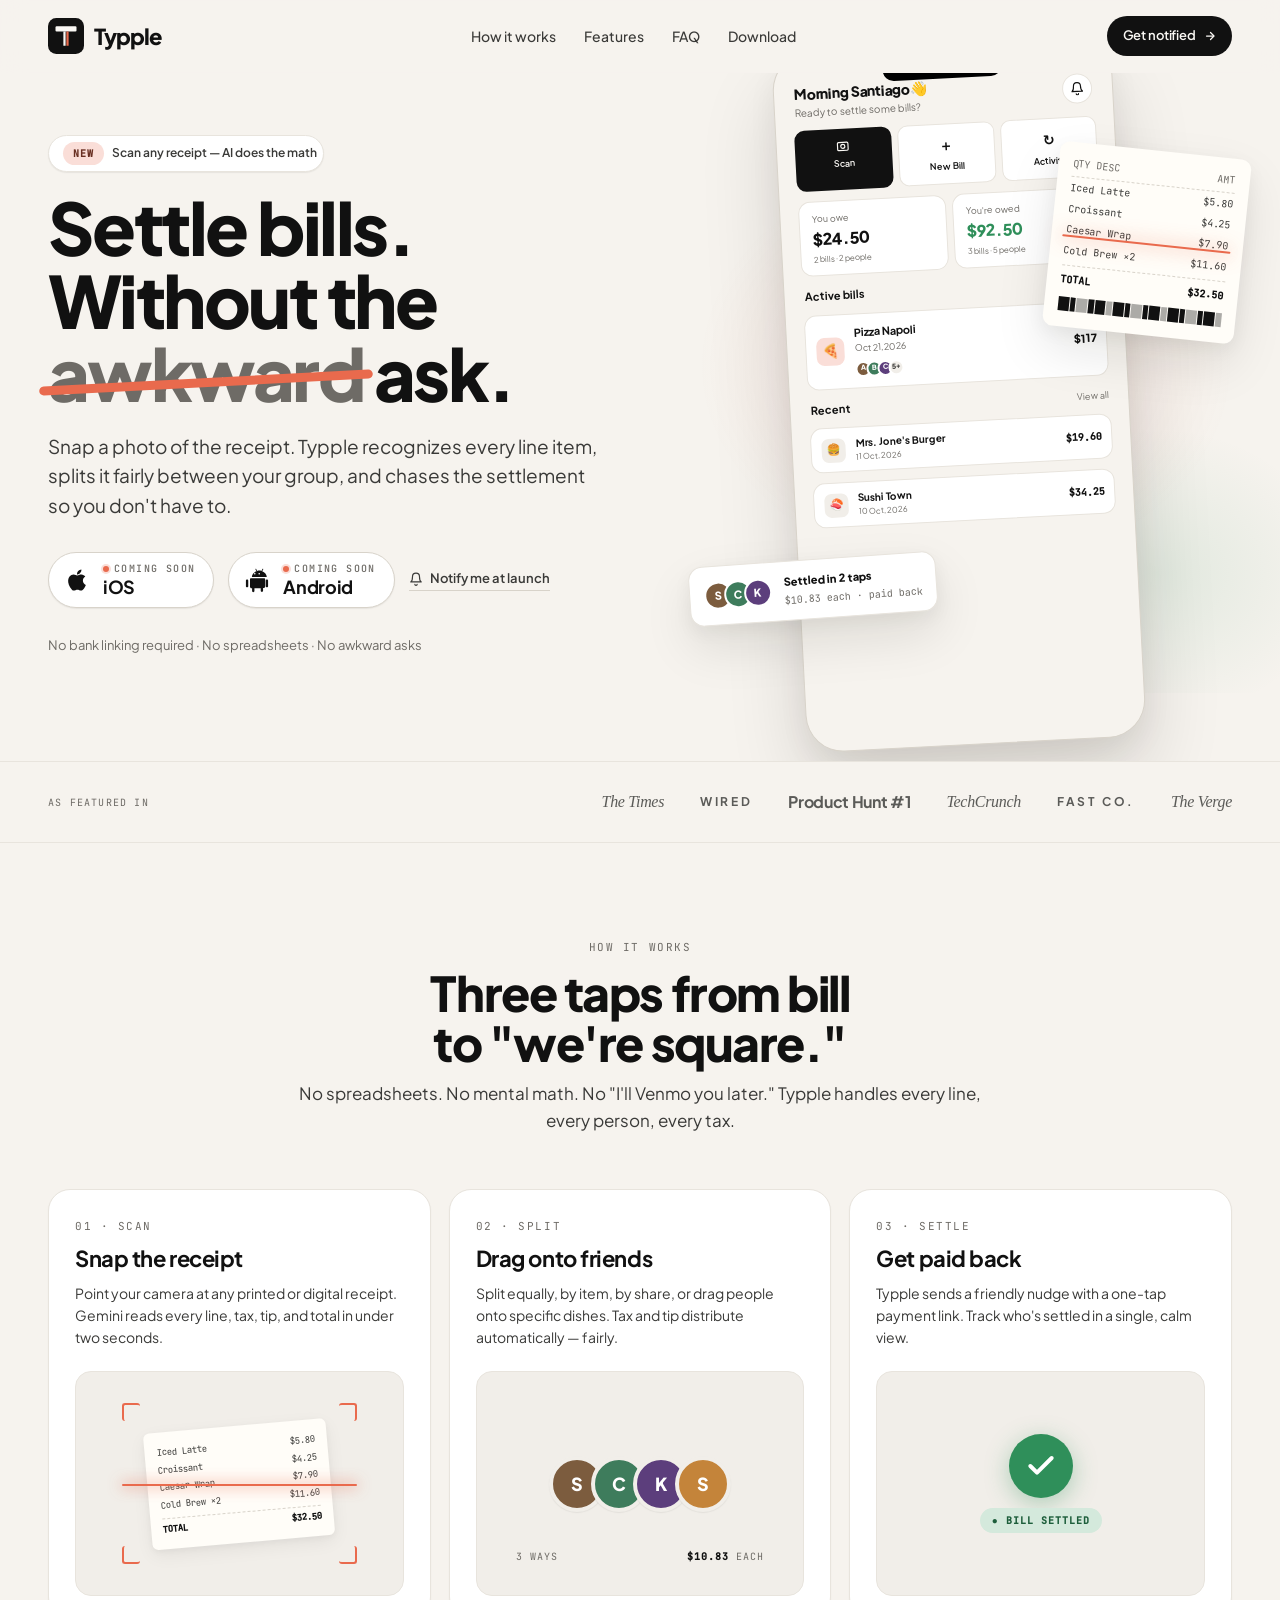
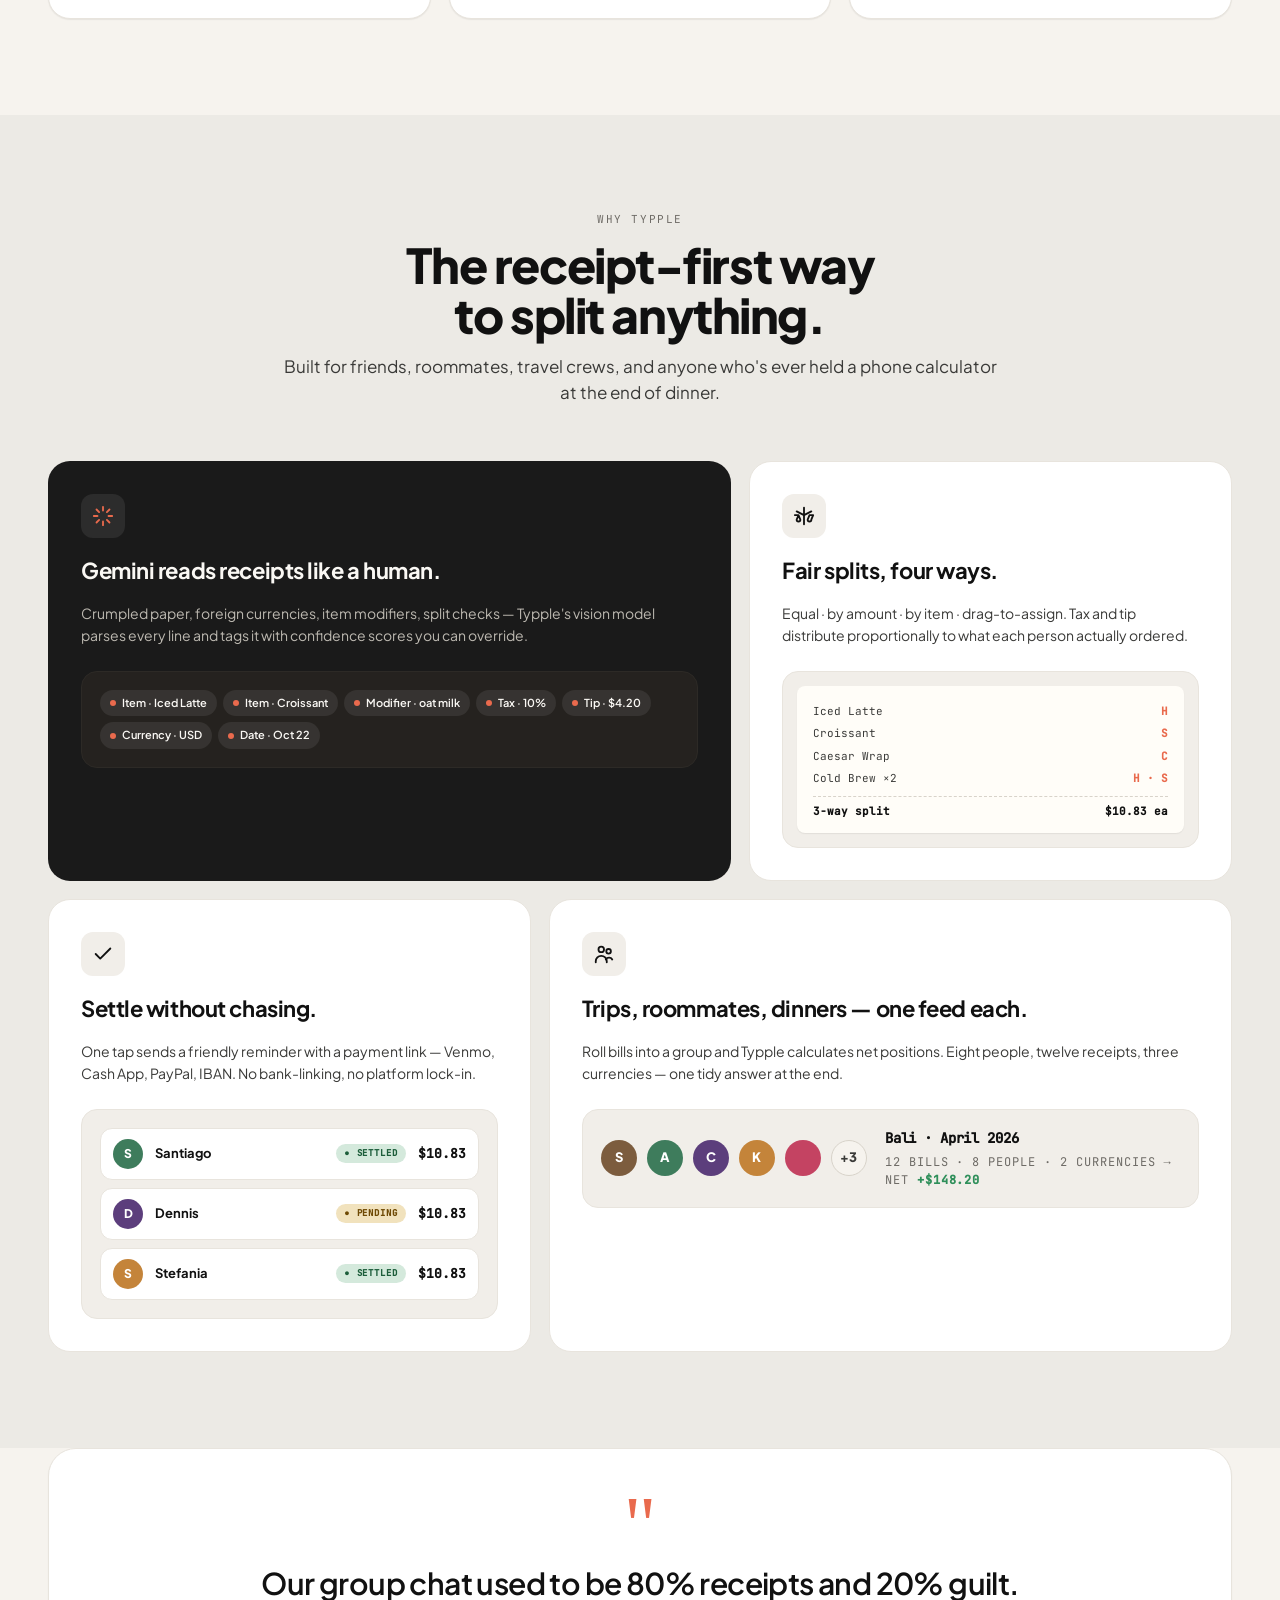
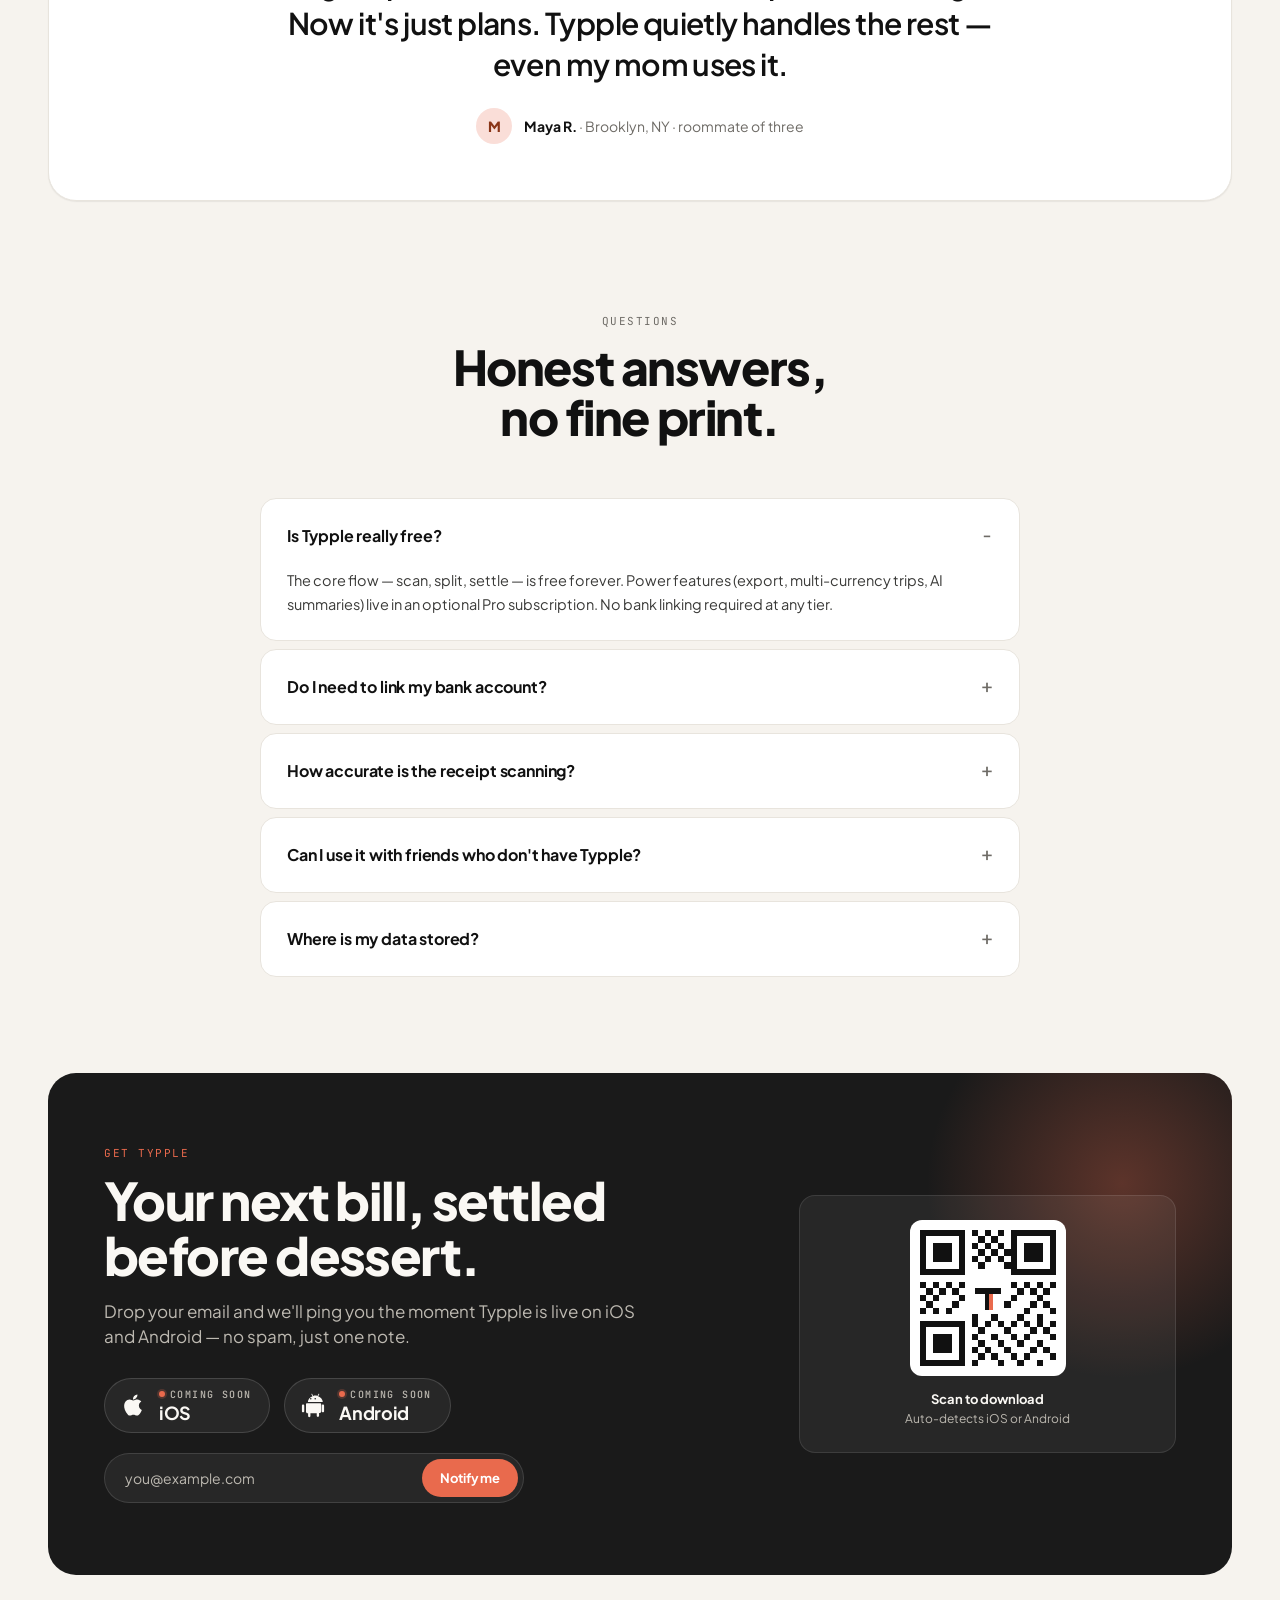
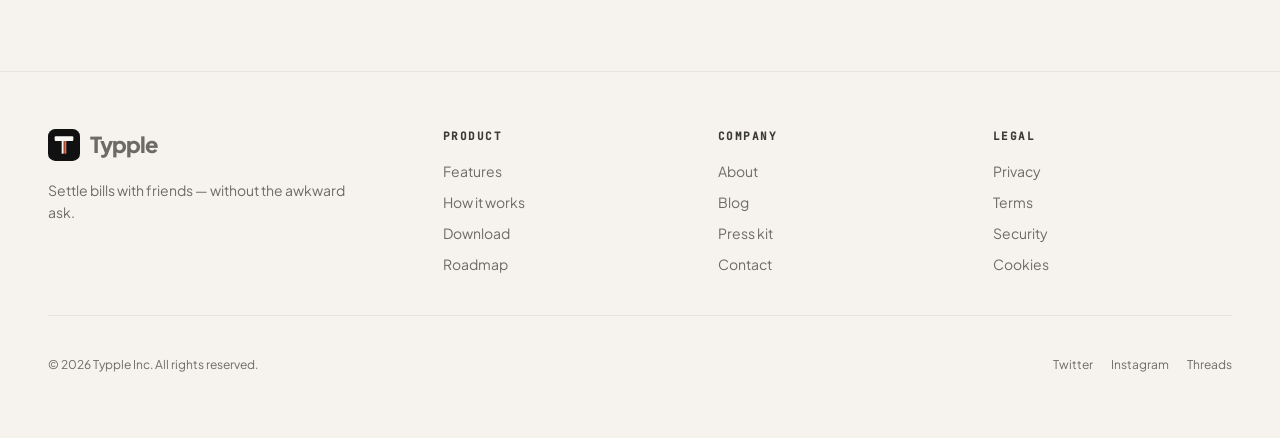
==== index.html @ 6ea479d5 "landing" ====
<!DOCTYPE html>
<html>
<head>
  <meta charset="utf-8">
  <title>Typple — Settle without the awkward ask.</title>
  <style>
    * { margin: 0; padding: 0; box-sizing: border-box; }
    body { background: #F6F3EE; display: flex; align-items: center; justify-content: center; min-height: 100vh; font-family: -apple-system, BlinkMacSystemFont, sans-serif; }
    #__bundler_loading { position: fixed; bottom: 20px; right: 20px; font: 13px/1.4 -apple-system, BlinkMacSystemFont, sans-serif; color: #666; background: #fff; padding: 8px 14px; border-radius: 8px; box-shadow: 0 1px 4px rgba(0,0,0,0.12); z-index: 10000; }
    #__bundler_thumbnail { position: fixed; inset: 0; width: 100%; height: 100%; display: flex; align-items: center; justify-content: center; background: #F6F3EE; z-index: 9999; }
    #__bundler_thumbnail svg { width: 100%; height: 100%; object-fit: contain; }
    #__bundler_placeholder { color: #999; font-size: 14px; }
  </style>
  <noscript>
    <style>#__bundler_loading { display: none; }</style>
    <div style="position:fixed;bottom:12px;left:12px;font:13px/1.4 -apple-system,BlinkMacSystemFont,sans-serif;color:#999;background:rgba(255,255,255,0.9);padding:6px 12px;border-radius:6px;box-shadow:0 1px 4px rgba(0,0,0,0.08);z-index:10000;">
      This page requires JavaScript to display.
    </div>
  </noscript>
</head>
<body>
  <div id="__bundler_thumbnail">
  <svg viewBox="0 0 1200 800" xmlns="http://www.w3.org/2000/svg">
    <rect width="1200" height="800" fill="#F6F3EE"></rect>
    <g transform="translate(420,200) scale(4)">
      <rect width="96" height="96" rx="22" fill="#111"></rect>
      <rect x="20" y="22" width="56" height="14" rx="3" fill="#FAF8F4"></rect>
      <path d="M41 36 H47 V74 H41 Z" fill="#FAF8F4"></path>
      <path d="M49 36 H55 V74 H49 Z" fill="#E96A4D"></path>
    </g>
  </svg>
</div>
  <div id="__bundler_loading">Unpacking...</div>

  <script>
    
document.addEventListener('DOMContentLoaded', async function() {
  const loading = document.getElementById('__bundler_loading');
  function setStatus(msg) { if (loading) loading.textContent = msg; }

  // Error sink persists across replaceWith since it's on window, not the DOM.
  window.addEventListener('error', function(e) {
    var p = document.body || document.documentElement;
    var d = document.getElementById('__bundler_err') || p.appendChild(document.createElement('div'));
    d.id = '__bundler_err';
    d.style.cssText = 'position:fixed;bottom:12px;left:12px;right:12px;font:12px/1.4 ui-monospace,monospace;background:#2a1215;color:#ff8a80;padding:10px 14px;border-radius:8px;border:1px solid #5c2b2e;z-index:99999;white-space:pre-wrap;max-height:40vh;overflow:auto';
    d.textContent = (d.textContent ? d.textContent + String.fromCharCode(10) : '') +
      '[bundle] ' + (e.message || e.type) +
      (e.filename ? ' (' + e.filename.slice(0, 60) + ':' + e.lineno + ')' : '');
  }, true);

  try {
    const manifestEl = document.querySelector('script[type="__bundler/manifest"]');
    const templateEl = document.querySelector('script[type="__bundler/template"]');
    if (!manifestEl || !templateEl) {
      setStatus('Error: missing bundle data');
      console.error('[bundler] Missing script tags — manifestEl:', !!manifestEl, 'templateEl:', !!templateEl);
      return;
    }

    const manifest = JSON.parse(manifestEl.textContent);
    let template = JSON.parse(templateEl.textContent);

    const uuids = Object.keys(manifest);
    setStatus('Unpacking ' + uuids.length + ' assets...');

    const blobUrls = {};
    await Promise.all(uuids.map(async (uuid) => {
      const entry = manifest[uuid];
      try {
        const binaryStr = atob(entry.data);
        const bytes = new Uint8Array(binaryStr.length);
        for (let i = 0; i < binaryStr.length; i++) bytes[i] = binaryStr.charCodeAt(i);

        let finalBytes = bytes;
        if (entry.compressed) {
          if (typeof DecompressionStream !== 'undefined') {
            const ds = new DecompressionStream('gzip');
            const writer = ds.writable.getWriter();
            const reader = ds.readable.getReader();
            writer.write(bytes);
            writer.close();
            const chunks = [];
            let totalLen = 0;
            while (true) {
              const { done, value } = await reader.read();
              if (done) break;
              chunks.push(value);
              totalLen += value.length;
            }
            finalBytes = new Uint8Array(totalLen);
            let offset = 0;
            for (const chunk of chunks) { finalBytes.set(chunk, offset); offset += chunk.length; }
          } else {
            console.warn('DecompressionStream not available, asset ' + uuid + ' may not render');
          }
        }

        blobUrls[uuid] = URL.createObjectURL(new Blob([finalBytes], { type: entry.mime }));
      } catch (err) {
        console.error('Failed to decode asset ' + uuid + ':', err);
        blobUrls[uuid] = URL.createObjectURL(new Blob([], { type: entry.mime }));
      }
    }));

    const extResEl = document.querySelector('script[type="__bundler/ext_resources"]');
    const extResources = extResEl ? JSON.parse(extResEl.textContent) : [];
    const resourceMap = {};
    for (const entry of extResources) {
      if (blobUrls[entry.uuid]) resourceMap[entry.id] = blobUrls[entry.uuid];
    }

    setStatus('Rendering...');
    for (const uuid of uuids) template = template.split(uuid).join(blobUrls[uuid]);

    // Strip integrity + crossorigin — blob URLs from a file:// document inherit
    // a null origin, so crossorigin forces a CORS fetch that SRI then rejects.
    // The manifest bytes are ours; SRI protects against CDN compromise, not this.
    template = template.replace(/\s+integrity="[^"]*"/gi, '').replace(/\s+crossorigin="[^"]*"/gi, '');

    const resourceScript = '<script>window.__resources = ' +
      JSON.stringify(resourceMap).split('</' + 'script>').join('<\\/' + 'script>') +
      ';</' + 'script>';
    // Inject after <head> so the DOCTYPE stays first; prepending the script
    // would push the parser into quirks mode. DOMParser always emits a <head>
    // (synthesizing one if the source HTML omitted it) but may carry
    // attributes through, so match the full opening tag. slice() rather than
    // replace() keeps us clear of $-pattern substitution in resourceScript.
    const headOpen = template.match(/<head[^>]*>/i);
    if (headOpen) {
      const i = headOpen.index + headOpen[0].length;
      template = template.slice(0, i) + resourceScript + template.slice(i);
    }

    // Parse the template and swap the root element. Scripts inserted via
    // DOMParser/replaceWith are inert per spec — re-create each with
    // createElement so they execute, awaiting onload for src scripts to
    // preserve ordering (React before ReactDOM before Babel before text/babel).
    const doc = new DOMParser().parseFromString(template, 'text/html');
    document.documentElement.replaceWith(doc.documentElement);
    const dead = Array.from(document.scripts);
    for (const old of dead) {
      const s = document.createElement('script');
      for (const a of old.attributes) s.setAttribute(a.name, a.value);
      s.textContent = old.textContent;
      // text/babel scripts with a src: fetch and inline. transformScriptTags
      // does XHR against the src, but blob:null/ from a file:// origin is
      // silently dropped. Inlining makes it a plain inline babel script,
      // which transformScriptTags handles unconditionally.
      if ((s.type === 'text/babel' || s.type === 'text/jsx') && s.src) {
        const r = await fetch(s.src);
        s.textContent = await r.text();
        s.removeAttribute('src');
      }
      const p = s.src ? new Promise(function(r) { s.onload = s.onerror = r; }) : null;
      old.replaceWith(s);
      if (p) await p;
    }
    // Babel standalone auto-transforms type=text/babel on DOMContentLoaded,
    // which fired before we swapped the document. Trigger manually if present.
    if (window.Babel && typeof window.Babel.transformScriptTags === 'function') {
      window.Babel.transformScriptTags();
    }
  } catch (err) {
    setStatus('Error unpacking: ' + err.message);
    console.error('Bundle unpack error:', err);
  }
});

  </script>

  <script type="__bundler/manifest">
{"6930e8ef-d75f-4ae7-86bb-d7bbeef1fc64":{"mime":"text/javascript","compressed":true,"data":"H4sIAAAAAAAACuy9eXvbRpYv/L8/RcW3Y5I2BcXO9CxSKxlFlrs18XYlOZm+bl+pSBRJRCDARoGS2Ym/+33OUisKlOw4PT3vO36e7ohAodZTp06d5Xd2Hz68Jx6Kfy+Lqaq0EqdKTlt40sAfWa6uVVmvlqpqs5/[base64]/gLfR5VlQqH4hvTV1D/n4k9lydVIyqNL3ASulFJpe5+JZ/DN8OuIrBO6+HUBv3WxwI/uOXX4RW5cwW4wIZLqI4ED9/GI32730YwoSMhTcBtpM/i8FaK6Hbppi2g/1794S4lg1RwQ+q0VD6QAwe/2v2dfaY3u/[base64]/er0/PB5/2cwx7KMv3p2evjH7c3NGjlPtXd2fnpydH7x4tXT4/6PaSkvlnWuOv09ffXs5Pnx6ZYeNzUsVpP48oeTp7d8eQ0rGn959Orl+fF/bhnstK5a9b4z1mevTn88PH16cXr8bMtE1c2NbPKLRs06c/Xm7DWwii0TtdYrYDK9Xz4/OdvSb/P5RVnoTu9fHL941f/pUi3r+Ivnh//nz/1flPJvm/iLV8+enR2dHh+/7P+sns30tFGqct++OPzzd8cXJ+fHp4fnr04vzv784rtXz93HRasa2daNKf7s8M1/JkoP/v3fTckBFLWcZa7aE37xrBou5Wai8PekVMRlhShmInyBfLFal8jPDJsNCnzh8WJTjRCNatdNhV/u46MP9/A/0G/3fVs34qBn2A8ehA29TRZ7B/0Ky6Wm5d3+PTu+ziiwFwH774wjKBwMKBooPt2Fc1uIh+J7pVZatI2cXtHZp8R03TSqgkNRr2Q7Xagmw7K7Pnc/okJPbRk4L7A5rhoq//eialVTydI+gJGJn6mGermqK1W1H/jtLv6XW9/D/kJ39+/a3wl0ZKDhdJgV83UjkaT0eroQUotFfSPKupoLWYn1Kpetogr1ol6XuaD9mItZ3cASFK2olMrhEOof/HfQ4BG2ZkffNrLSBbQcjSD++HDa/u+1Wiv7ZTDwMU3lrnjDJ1KjVk2dr6dKTNRCXhd1A8O/xDGr/A0OSF+CUFOquZxuQNJQGVGUxo4W1fw5vtoTM1lqRU3kRX4GNaxLRW+pKi7zUfNf31SGVKjsefwSRDb8wiy9uFnUZgXqm0rIauNeQlnZCtnwSnFV5UZMFBz4IAW0zXraqrx/jV5hu78pbdomn6rJes7tPmvkEtf2g+GF/PHx+7aRZ62cXpkiZmNaLqhVXGqo4U+z583O760RSxsewDuePkr3M+u2KA5cf8LWXft36wH1ASYL6BlLiWK5IpmI9mhRAW9WuZhsAopqFIj1QFT3tvV+rsxqU+1mSm/5Bgsf5rmq8vUyGK8bKiyc5koHAxzBYZ4DD1EwZtHWKzHDMd8s4FIBL2hkQOtEp9eyLGBP5fe4UmDx6ZkbeXNLzT466JlkO7nQp6cKdn2rSGZWbkLNDO7olZoWs2IaTf29e95A4ZU4uOMs7/ujgS+TfYcXwxGcgIOBI4fw5PKp1R1Qu2Lnc/4zG1VVcAKfTeuVOnx9AqsOfA4X9vj9SjUFTk0pjhoF83l8DUv5J1nlpRKHr0+yoJojOV0ovh7YqoIS5/Y4OG/kFKjBb/FlLa4q4HuT9VyPxWRtTp2VamZ1s5QVXEGVbotqHg6AePWfCqDecBD4Wot1pVv460Je10UOd+dnsizhFiRmSrbrBi/Az4qJami2dbuezTJxUrVAMnjmUFNED2JaN0os1XKiGryaLeG3krooNyIHYhGazhHoK9ZYaL1WGpp5evyDmKyLMtdZOAykstTMnOMBc7Mopgvq5FCPTAOKqVrc1M1VFnDgM7zwnTBn15bvp0WWvZ7n48433km/1/ei+xWePXvdR/bk8DoX9TzrPVDSL/ZvqakrdKQe+7tvshFTWZpruNKw+O2izjW8keI7OVGlWJXreVFl+AV9dlKJ16evnoohyFGVWMnplZwrLW6KdlGvWyGnU6WxUiIrcwrrEV/x24XawJkvSjVrQXCzD4pKt0rmuOKWV9/IphriXmnj49GxIxDqhkAkFyVuF9nM17BndVaqat4uxvAEqAXUD4dNIzdDLPmNeCy+pY92xGOxJ74ajcXFldqIA/F4n/76A76nH48e+UxQYK1vsdSOePzObxifvtu3ZS1PFGLVFFX7o2yqopoPBzC+wVjQCKmfo+hcvUf/s1OimqZuPm5Ontx9Up54s/IkmpYnbl6e8MQ84Z+9U/MkPTdP7jI5ONK7zI4/PUEVJSgoowqMrMiaqelCVnNUMIEyqqznxXQsNvVaLFGHeSOrFsgZVFHmO7pfoIBal+rHol3gkflUXWc3NzfZTxro+kaVZRYszlZB8iO4xL5XnxFe7igGDUfBuU5f4/15MAqJZylbOOAHX+qBWymmGPgPaGamsh2+xTrejQJ5RemyqNqdvNBwCuxU6j2o1ypFauMdwxR2tZypHVBJVfOdaa2aaSyyQEswv8+oQ9z0Uq48bWXRqqXfeRY7zrBaems7N8LT50g2arYu98TpS+/WkSu4IWpRV0QKq0bNivemN2FPsnWlF8WsHQ6Y0vbEQDzieaNGflTI/CropCyh/roatAL1qatGyRx5aCZXq3IzYg013n2mEsoULTcMvLpR8kqLk+N/2xOLtl3pvd3dedEu1pNsWi93Z6xi38XZ3aVzeffx1//8+CtXx12XpKp36CYK/d4p6/mchRP494wnHfR5bQ0XKup/BkfJkPfDW9x078Zmf4yjuRtFNxdY57zIYSLPWtkquqE+q5s31bJeV63K7XWNL1zxAfGyrlfD1XpSFtMTkIuqqRrj6aaal57U7e/DC3u7RAVQ+HHmvfQ3m726vqQ9G1Ty4IEY+g8y0K+UcoNlf/klKJxV2C0Qm+mcLqV2+wyauiGy+h7PorDdR+J+dl888gYY7Ok7TuVb18K77u7pyPJ06Nw/[base64]/QSfwVBz+hLAuEZdgn1JFRMeUqTo4WaXmlxs1AtqPzqBtcSuSEOUxetr90ptF1jq2VZyUYujZoF5vhDtLlQbVSYHzfKnrBwEXL1MBf/eVLXpZLVB3HerBUQOLc4ptuEqKGnN4VWXheausXrsX0yK5wiaJeVZi+onj1PLxB2tKOCtfc/IT6M78Vz96xupkq7lcjYosnarwp5uyiq6/pK5TDFFVB/ofmKCARoqpqqppVF1W5oS90olI8fPqzq9uFDoEkpnr56QbpISQyZPzU1/BnkF7mxc4s7FtcRGwbxBpql+nW9BLpXK7C4gSKhZdWf7Y9Z8YHmfbGQmgQnUOqsW3GpUdCADXgjiQPgHsnjjuGc3BRliWVoNsQlTZLdFESll5ZFYHkqa+q5tH36sShL/gCty+7N04IVp5dxLz6WSmmaaCUbRdfTDsl/awjpA44d7+JHOAlCzlrVhBuHiKS7cb4lceiDx2MEnBZWGytLuII7qmUWRd03OoykCpQoX1XIIpBcrTK4ZwuM7UhS56noP3wHM1f9YNS7Z07VqpS4a8rSDBAJLBOH5Y3caBSXkG7rxicyUFCskRKpuE/3vE4taHjCs0FqUSzhu0mpuoSpGkWnl5ivZSOrVvHCB3UgLcJGXi5VDg4M5cas5VjwFUE85HswLFTYAyIEXkMcGF27cbcyn4FZqMscFIvrTj9/E9Il49kHpNBStQpnWbxU79tofv970jqTGY5qK7H7w/902m+85rYQ/5kCPxih1xOt2oj6kU3imaHeF7rV9lpwAXeUoprTChXaVGaGz5+yvR3qX6oGr7cgMbRqvgnENHktixK1gG2NR4CpjwWjAlQ7qKUryPC2BprOxPmrp6/2QKNaayWCLoHYZS865hLzUOTrhiheYYf+vmS9kk1byNKjan7Cp1lbw47GfuUkCf5dqP7lb0DqZ8wit5G5Px2fTuWGGQ/8+5w1mLF0fiBe4Rpk9Nu+VstVu6FX7k5HbfIHs0apv6mhV3C0H4vE36GzEAryC1WuQHMNwjDMG04+kT1S5cy/qfjisZ0mK30MgfY1Xl/B9WTMC9mYSUF+jmXg4gj/3XfP+SO8tOFfqAs4CZpH6YmIQDRqpscoBcO5wrMmRV7MZooMqzRJJfQgu+cagg/FgT+RTutQwPIWf1N8oZnJddmaUaBMhY5xSpairhQ4ZejYRGc0XZ6FzrZsKjqwVf7yS/KGYdXNdmo9vUGhQ0ustaXa1d3GH2PpwMoD9CmX+khpwJm1P5ck8LnlgNt7aHX6vkQOHW3WldCbarpo6qpe63Iz5g6yBh7aVWANW6OyaqIE+x6Itp7jdTATOKFTWZnjBS479YoUXFSbZYt0ceEZUu/VdN2aW49hd9BL00lUDEyp7Xv2zgFnce4PnFwJPSZpT7rcr21sLw0TxfcQYe45q7oA9lxRhdCX2RrNZUM4D4MZGmXipFOPVRSsV3hmWppz29tqulHBCt0JOcoIDmmwuODCapzRiXJ7nuqbNfWSNtxDe/qjTsSOHpbMGyCSVKOmqrhWr5E9wVafqFndBL4w0TVrjLcmJEH0zgx6DK8MS7O3NtDtTJQhH+BY7FUJnfVWKzyGf3GH523nce0NsuWNxP+Ml0x1l1Pc+Bm40/wjznJt6NI/x31dQqxpgAMlzesslftOCOlT2HeDYzexYLa+SPsdd8sEjsTRa/SfcGd8u2jqG1z8Y9Ty2aN9mGXZaE+08ooUG3wW1TOenGvZFGSObmujfwJlFGnYnIoWBUhiatvryZww0TlvskjCYbflPmEmkk/Co+Uz6Wo+WVPD3fh8Wppfr6PxtYy/Uj/zSdqZhx+5PZncWDMJJ8WdNmjPDvXUFcEmjbdliiA9TQrTpEeFHT1ISIhP1apRoPfOQcTX5mCAv62zOt4AQdeOkm4xNQ4b8EsRk9dFNeWpB1ESqZjc2eFWx00ArSxB1hw0Cld3XrNf/bK+preivoYwC2LlVB/4GTaVmFhRG3xIWAV/o5yKfa7aFkM0YBtI2OjoZjnQLAI5Jz4n6qPlx84ADvrAciVPQ/t2YH8Mxp4JYCmvlNBweMPmATUxnMogME6bAuUSjUTHF1TRqL+ulUZpl40AAZmSch7qWjUoCoE/DASNlGB+ywbvxlYf7OsT3oYX/jHYdCjigs5rDGYBBgmWPyvv0BjEUCtFfbmzYe/rJ1//8ygbvCNGuX/Pm0pYC0NSRV2xbTKgaBIzyXRRVLPaHQN88aJaXrNhZJjYLWPhV+JMR3PV7iW97MxFcjj4UuOZAtvWLTw6kpSyqMR/yGt5hmsXEnkmvtQD6u/br97xH4/fOWuLcFp6G3bjOxjwf0f7waRZH4lZhXfxoorI0Q0BLWvBu2wh9aubyk4U1THyR923IFx2HLX2lh6/u9XFwa7J0/VyuYGJDq9Z+NitlzhI8byADx3V1bWqClVNA+9dEKLM/VEvZFnWN0L9dS3Lot2IKRiLcA710Ru7ub1uvl436r//[base64]//[base64]/WzzD9oUdSUZZH7Mx2DvSRXom22XiiAjg/0LDMp/yVk2K6XgjQ+Slo6cRQJTzgnDNJvyjR267zkjyZ4U2U3MbXK4HKx8lGzGqQBwoKuXJbAi+x6BQ4xqIDuM3KdqBNfQu5WqkK5HqoVq/BxUflvl6g4RhhWlrnTDyUoBAG4WAsrtTGBlHBFVu2bVNM1qAEODo7s449Y08kGAvVTrMRcjK8YFOtbVPgRcvUho6IYLtCt0/zPe18n6OOw3HfoCYV2EHGNZkKgc8taw0+9ssl71DtaUhJt4fMz1UHeoRLovhLa/ayc+gzY5423q2X8Xa9zMR34Jhdbcz8YssgLUlTHXGmV7NLNLO7jfa6KZZ4NLy7NPpp/[base64]/iyQ43QS9wBoJWjLhRMukU1H7NcD6OYwCqTHxierXM0caJTp6lVfIc9jqnXbYYx1NQoo1ubKFABURV4JF+Ket2u1q2pzxh2b8jTDY+EIRHk2B1Fr+HQfooqP9rTbPwgnYmzX/E64H5ZGE0a1gk9hNJ7yEmEbBvDPopqtW55YojXQBOWG1a8l6VWemx843BAPBLaEW4InmGAwC/cJp4q3daNHxJ5g5MFn7nJNAwzXslf5WXtnROOp+3HsQZIC9+rzbYjwr8i9519/ulErqSDc9omZLyBGIqCFLIVnAh107IQIr7UGepHSDVJy7Jc6xZNH7i78sQWMv9Zmw0E8wqum5F45KsQzLHZexQTfYJIOmxrNDmzzVzTlmqbeg1q7EVdtxTBukQ70OiWQ3iu2h8bWGRUqQzrdauac7xnFVVl/rzBEoF5njynnZfxgbCf+t7HXuS597Tj3hh84d13UEHCXeVmbLdiJ2f3wspgLH0Z6cWviAIPxLf+2MC9eQgOw0HJR+L+6L7Y8wvuG9kNQpZBUgPbHcn8RP+NghAFwKvYhdhG3033WVMvKTYuXocj0i/gOuCtNrx0tYkxD/ibge3Ry7pV5qCE3Wj6YcKlDDOcq0o1yLMh1oA0r3BM9XZ3OPKipDo9j76AZQjGYGxK4iC2AO3uij/hkVLX7VigqqUCrWXdiJ9gqxUVBrnS8EOq6eAr+OyArwP4GWCu4IWgWkOQ4SDBEk7JeJkTH1DvV+SSwOdmsWWYI/YON07ScPSXG+dMzmcn48vMOJQXFarW5uT2Z2yB40nbis+QoozW3widiUo2QEwsXX3wtb4pUPD3F1jgqZQCktmLmdzgmUGRsQzQ+9aDrul++Zpwa5Lf+RAyiS8Nfkzq2xi+pvv5GWLXvADommQFPqZL4msD6LL1W4vq0l/Bc0B04Uq2LWUHkcRfsux3v6MP/G3gdcgHxnFdMWEoRhvqqCLoasTHjNsBbJDsqK40iNID7+ALV9BB+cQNGxSfO7dsPsgugj68NmhA6T7E4D57yXb8E5OUkjiv5LE0FoNnhP5zSuA/qXYsDE88TjxF+ahL7WsPfoD+wfq7j77o8Neg77agP38f7vVMZh9Tz2jjw/nzAgCD0kO0uEH+EMNewYABQChQzEary8svN2Utc3EQls8u+EX3C3BF6xaHp8H0xcqQu80CVDPkpkejsHGrF3kfL0Li4HJrkFyPW7S2M1mWIBSu54vUMZJC52HVmWc9co6SziYdlnBQJMdnx6c/HD+Frfr6zCq3r9RmDzU+Y2525v+8uAAkuOgJQuDRM2OYxpBSgJKQJTT8vdqwyepsgXc5792pmoXvOOLpcFKvWX4+VTPteXamC1jHv1AmXkj9A8gcoNYnxJ/UfSOcIxuGCOH64Ic9GwQ3Dxgd26ntfM9V69XwVJHpuG6iaqCcR7PQNtf04AHXaVwaeVZCwksp7zzDZIJiqH2wSCFDCcya6an6Xm0+daqu1OZzTBVW8182VXCJvGWq6MX3agOj4Nb/iF0y9snEDcnEYyLhHhqHTgrNTJm7fw7G/kX/fgrH3V/ON5WZfywyf6n3xOWV2lxaj37UWWTivNmwdwdDMhg/nUZpMOeiuFxU4tLO1iXj2dCkQtwma35BN+ZVhG64cM5hFXQhh2sXe6xPF0WZO5UGxdLzhQcUWtAR1OM6ayxWRN0eGmMS3uF+0lndzHfLorra5enZwXUaDcKV6qUTnrPk8kVUGIRfpp0hmEaQzp3nA/o9JFswDiMWsmxSOoZr/BFSFHqqZr+eQk/V7KMpNOLqvRQalbuNQhs1+x8K/UgKPVWzT6dQOLRupdBTNfsECoV6Tmb2AD+SVVW336nDdVujGwmo7racQ3xP8o43/+ILZ0QHUCczjrwPHpjvSKDZWpp87V+CHgNOheDD+KiLI/t7hc7+1tgHItxZaZHnbdDcu3CT8bZx4vj9L/V9vPPJomLatiYtfMm6jzPSm5JHjvODsQ7sjQI/v5y8UtnpfSl/[base64]/VWbdgRGQy7h/op5cGDWGmBWqzIWcA5G220CSsVlXeTFDz2ZgznOCh6CRMuxayjf44Qe8oHYeIu/rPL1Sm/[base64]/L07riRQTeO3pVgk0QrQFX8dQ3srMgBQWi2IZ4pO/uDKzLbcC+BWT52jX3HRnU/vBdpaqJwrWsSkFRQN9S8h/9vakJdw5UTb1HZ0DhhAke+xzFErvVTNa2bPLKJNkqvAO4dDNkzw/xtUJzyuAAoLWqC3LP7s+O/x+4WjMkJizUryc/JAT1hpGBxrXDjrCiEgS2ixhVRvSeCEODGT2GkcOi4LYi7j2JUcUA3i9r6LWbR6nJ8F+/C3Pil/ajk1Qu5EjXFMxsUPOM/hie1q4l8RyDEEEzcXuIFoarroqkrwnbjD8y8XVC/UcXCxn90mmcvhmoe0LhmZzryCSVcSnDphChv8qeFj12f2sRMV3W1o9BZA30ThsQJjavUmN0OSNp2NRXVtFznCiIQm40/ImgUQhdb9tsfMR8k3EzCZoVjyatqXtVwFBZtZs7stKgcztEYLwoE5DrwvdpDydiDVsZ5tiPtvLppitZJ0+45Xkcc/rJwsGR4vgCTZbYI5ADQmrjsbsfebVhjMUBJ9zOPJXrBg4GGwrGc39SGCDULMpSp46b2zkE+LZ1viMn8oDzaQIfzJEly5KJqyNZ/o8QC3DALPmB5QMTo7zxnOPd/n1nDpty8+SheQRS8f0GIwuOZhums2d9eKm3nZB0al+mGKDFSLskRWNQTSM3hyB6u8+JaVc5K/DBwD/bF8LyeanqwI1dFtmiX5f8iKvHOniicIBCM+Ag2mke80jeq8o9bmBM0s9DZo1UDtx/0ccWthd7wU4vbbD5xCml6RnCgzlrAvuWdZ7h7Ow9pJweI1QgPTajynVBMVtTGmu/QuXMmDryriXczieNt7npLT91REh3y9Mt+h/xWe/yFnII2aMv+SXOMfkiuaAeDjmc41AAc+Apf8S1litgLC5ma7Gq4t/zktkqwGBPSkv3FPRkKyInEVfREgu1BpEQCgRkAxhsZsgRuGGpJxB009ebrEag+vghtQXFEki0bKhiwZ2/Ny3d2Otyj3jsrgmfyVjNizZLc/8B9FwIBOfbdRJUDPgzeFkCCn6kGoPXqyjnbAteo1A34apRlTeFg/tQZaHhU0nDLzxG/NgFpK3bEE3+TReUPDsRjNxXYSmbKwCzwn+xmIRTAyyXq+cavxfYLgzFMyEf0iWPtNuKsEAfiq31RiD9Ew9oXRYil62p/W4Q4uoV4JByOrt0mITH1HiTxIeHa2cYP0rNG8S2ORk6Vrstrhz1CN/PQV8JEr2dc6LV/XbIBjfaNNcV7z/Z7N1a6Tmq8Q//+5r9tq/gV32HDdF2igNX98gtw8VgHGXry9bseiW9vdzYavKkwVH0g9tiYH0wBMOJgoB9nF0vycKg3GpX4SGvG3ax9vuBxy028V1trbuddh9eyrtRhlTNkGBx5dZkfG/mwUjffu7mDVavUjdMQBF1z32XUS/p4LLwX2Gfv9wX1P3hitAreM9YweI98AdC4HNiedYCTjkrk1VtFOg514l/SaJ4BbgEOP4BR+RQhD1reIuPBazOBVirvk/KA5KxSxcsS5T9L7OwY7+I+K978tgn5AlQJht9ap2MZ6mIJBQHU3GA7Ujmi3ZoeIFZvGD7YEU1fNcUcIAv43IPTclqvipRcylGZP38Yi0jyv7uMS7KW+dzKWU6sVY42KaULiFmEh831I9wAwROZtD/2ZeZaYnlN+bRNNZLUlajTXwOMaajYk5PAXVrZzBWjVNngFaccNEIHOK7ynGqvqXoiJ+QUSu4IrDekVEte0ADc1022o64kr8KNSUuI02A0oHZQY+g/GCRhYiEA5Fo1Deb0cPXWnMBIBXv781wVYKpBIQpKL9DZl+yPPHMK6JVsPP1a6nZh3piO9vLUjiDyj3B36BXZeS0UwWuYlzpAn0/KGh7TyYwc4//ukWdELM30ftOZx3+Ma4OjxT7ZiVOWukF+0S9ZiX4x0S/08QKYldx/vqWi/kuP7wn4Pxeg/34XoNvvKP3ypAoktjtZeDrS1Q+qKWZkWrFQBs6yGRg2P0p2KjRqqH3pyeElGXMmaxxuAVG/pGKXvf3yUJRCCa0gfm6FXIpl70bJgAGS4RciyDJ+bLyk3SPrE4+fdA1Zgf/s2fHrQ8yvCcw/Gxjn1bM33wVv9gaBMvNYT+WKJF8IJcLDQ9cM7gUeBCYEBy1tOP8FYUfdS9iQ0bjMoonCmi1KnJl5UxDNalQEPkrBpdBr/26GRkN8eqrm6r04ELtvD/be7c73o9fN87q+Wq88y+LgYLAnBgdfDYzWebCHD54MaAfENeR06ooD7B2bqoZe42MfQwh8qzshKkFX3mIZ3psfwovJ4HdwWAftdvYQAQyfg42HskQaFBBy3kIDNTqeSM7dALwXcr2Ihbx2xmln/Wc/iDgzgu/K8ULiwRykeYO4ZA5XABnmOFyNv+w+gsXoruKb8LMhxT6Em0S9b+1E9zczFoPfPdgddLnMHzF4DP1DkIpbBlgGcGcyGqNm0l5F2AFOAgZVj1eFKXpo/6KwWrTOsAcSIEqjL48jY1sFmds/gGCt3osT/H+DNk2oI7PgcwukwCPv2TzekvkBb8yCYHrtVQxb9rALntaEmwd8BeVLmCOKRy44/YQD3ZuURZWXm8CfQlWAL+YOazL+EsL1pKynV2JVY5IfMFGRT9XxGWG5BdouSB3v3Up9fmie+wzRu551JX/KZVgW06I19B1m7UwL0l6do86ZGezhIUrT3fIo/gDgjGkavV6aJQp/nNuT1p49LbVq7wVnLb61CB7Dr/854V+4lKuTqq1DOWJMe31s2MZrTM40xqvuWf1MNl0ITQ9RxPgcWgEn1ETiilhBdWC0afScz85BMP+HLl+BnAB6Hoh4KwhGpvhFjUtmrlWeKJJMR03QiUcG59CyoI4gZ7Uc3jUw/tZLIRMKwumIQQ4XMv6Xe9FjDtb0w4e2tEj/MF1VHI9kKN6vyfTIDC8ZFCfCiCZfINjrK5SMX7xj7+2W6ESDhp+GIvAFnUuxEG3SjUOk2pEpwRUM6ZuRwTJDsEQUGRGBBt6NGbcaLwlwnEmGVUT4AgqGJodOPgsdhRpXFawVzeq6RaUKUS2tq/A2hZgD2sOef//FVxTnYPcZbQpQQjs561HEji+481+NxJ77Mswoy6hW3tR04k94qx+5XgwGkSLb9rDDJOFft4L06WxqwejE3UFSzRBwJa/XMWMyjY3FYODLTNNkkMvUa8tLoWdvXj7lJIZIMxkI5H0TGof9saPUZTG7JLxYPIPIWYcwWTR6/XLQG5ybBoJdzlRclYGVEMdnzwFfu1mDr4+u0WcI9KbW/5dj6ICGwensJour8qCY4C9wDaobzukFEsyVZkdJikMWea00nMYo90nvQHRT5M0JnqiQqu0L3rGYmc2+gTM4Kj2KmVHvARt/eKfoQhFzh64BIqA2A3gwqRmHnF8TrBHAxV+pjeZtvmFfmzGF8UtfuUKa02vVaHVYllapYVBn8xrv6gZbCLGEqUh3g9FhLB6J4WdfwF+3dOLbO3bIKgGNm7JG8YY1PJLZZTh7vxp+xZ/DmCWhBNYZDrInsYfZOh9Z9pzWiyJbylZrvQh4Qp/k97gjlWD17p5YcVC359yynrSNUkeImovaHNCO4S//XJnV6yo3EqGFZKdvPQW7qZ+J6ZYjxztXxKPg1u+JTeaQsXYjt5W36aFYmZZWRHlH/NvCUxqa7iN8ZzCS+HTkw7Hwli2YyUcHCRG4V/7ltjzxN/LyCoVAHHJLCFnPKop0ObG/3UwFhzWLz/[base64]/Uwbg+G+Jb1tFTfO2C/Ax+XF8WMn4Hw2Y8IHrgeZj/VRTUENHQ8tj7AsRU2M0JUJ84Oy4GcS8V6F4LxQNTVslQkQ3uHypiUtGazcahovLVS3iM+tXiguawMw71m9zlpHhtUH3HoG8Z4zgq641+GloYgkcHHKPbxp6llKVdeNQFK2lKuTAZmuxtI4RUlqYHTTckpJ6koleSZS2ZaePjBjdhybJgjo/JTceSOYfzDh9CBdvQB7zmETChXLhCwo2A0yDWMEYP99AYV6/+MTYNxnLk7Jo9c3aCjODZZzzhqWDtUXV+hZMbl6ZPgtUvJ43mUeMqW6MJlLm2hncyJMBy4fCDevnNS0tSKR/ioR7tFn9KlMbo4otgW9wHeWxMvAaozRWB7lkVGqndqpusPRIkP0nqBW3YB1fCbbAUcyq8kWUNLRjd9nhxkMiMcNt+hnMD5K1jXHiKLg++rR4/2STcNtx7jgFVtMAQytWhVl0+RyKYIZHM9X/wX8ywIvzDsJsG3ZnVzLKcL2Ob/aHzL9azDrPjdUYJnha8SLMcUSFCEa3Ec1WNI5O6k5FWWQar0DSegsSbyUT+lkeLlQ6cTHebwrATTGaZ6N7NsQjTvSGOom6DKbCd8251cwQcN59Br1A5JzuHm/JUk2tZWQRrv85gbR4a625YjzaC92/MHhOmiMyGY2VNOiYVZ6IpGG9kMrWxpwQe1PNfOwYCUwybBm0kaC8ZQWxXFW5rKPstkQiPRZjcX+xD/nnSGhXbTJTXAz+mkVRcyUd5jay26UgJ1wIVQGuDPsU1fyTFgtgGOxPZTA5pgeDnR6AUpJCAls9dbW0zXJd55ADQe7Had4yDiNzZJcsB0/HWydcWHj38HpCOIlhtVdrBgl36JS8vAzPpRdVH1ERVDPdijDh3jlTdSEydUIp00cKSlsxdqTkfMoJwoo6O5y61i4BfLnDvK6JYQoULrH0V5MTMasrfXDxEkPXkHnAGwau4cdI3qchIkphSXU1nCWrfqiLKhfVe0+tJU5VArUAGBw0LvTWL0ZNJda/WtJ9AZ+EUzc3H0tQ/e6MU/H8IdDIJVZYMqMchYyZgdy3XZFqsSjy6zk0zuVYq8Bc+wed0Uf/Pib9G0bYsB5101xRKR1oGwgDHgU40TJRsybXvr6KqiGH72sr2pk/2AHJqAfb3HC/0So6jBNREbtVyeanwmJ4DXPrSNj/b5O4DrDz7i54en535xL4z6zDz0OkORze1CFW5JOKEmbEUF27ZVhEth46IveFA/[base64]/82MBH5CvZ+a0l53t3701MXCvKrMx5E7gO+E4KicziY6HVdN/R6EA8rDW4f+8IYKWYKb1Y2rDz4AyFRKqSjbYlJAoi/[base64]/pATx1o2/WaI63ft7co1B1SZPB9oFAfez90uAwXffOa4EgXycrvJZqJTqOPIINoOEFFdx6T/1HfuIJCMLjelm4d4JPPNsInnzTEJ3ca45N4kE9uH2Vw3v6KMXr13HmE3je94/PKwOj6mkmNzYkAn4FJpY/SO7Gq3lP4UxmW+ePvxLC85j6JYZnvb10wL57219BiJxlIp6EOKSZzi/QSRFLW6bPDnvFBfOm1cSkwE2o4PSinVLVQsxmcw7hm9//s4D21QrSnvGD3j9qoR0yK+3Zh6wzjsQdf6kF2P45X3kq4feJcbMmNfYPivxhS51aRZVlQuigvys0kvoIxs5uNS6AoQhQcmxYhntMDEVJfFNUes9FTvrEE3q79xZ6kvGJDagwCP95UAPxeyLL4mwKz8s5j46v/mtM8s06eENwwwgzKPXbPfiIVxgEHS1kSBpz6E1t5Y8HlPT0KPwLQKNmuNZpKgx5FkVFkh7dfOfuLKdEuVIUOcQdYeMjwSRAtVrB2kmPE3rfkqBfDiy2L+YJTsglVIMSdW/aBtmSBYjj4eCJsLsA93ij2Ly08TQBm0QXutw4mGqPZQLMACI/Um7ZYAoaakYltzIWkjH+uSkpgZZzSaFLqBlPSsV4Pw3MZldaVMd11w3R1qgqTEc6K95zgiStvYMXXNgmZdDfy6QaywVgkKDPxGfwx9IJbMP/oqyCuadvqG6r75RfxEcRhFvAO6yycddHQciLhgnnrGrfEny5mjZX+gBPuD76qG8/Vf7BJsZs5OSn0NpgUepQuZicFR5qYjdAx6qPGRsnjwEsddt4AYlC6+wzRNCt+fyMLQrXkG7QhWb9KUljCmkIy3paxq03Ge1b/o1sF7Fb7JaIKWH7ZmTp+5c0br2iiiJ0z072k+0XfdBkiDfmmT5Mp/slFQ0IMP+qPPWbpELj9HkTSsEKbmAcMBdP95ptKLospGDRQ8qubdjhCQyW7exkcXFaD53viS/2X6i/Vn+t1g6mUjdBR1vUVZqTaE3+pBH4MWJwQJQEsrFiS8g+goyhT93SKEVyUGUw2hikuYWVzBROvqikiAbpBDTABrngR5HGBIQ6HI3HwjRnGfRjGINv1yg1GI+g2uuEYMTbswhq1luVGTBrE6zP6a0p3XDftt4NxsGTbEIQi7PnhgHWBAyDWoJL/WbXtq3b/7pNuTJlecYM5kIwVImkiKbZ00xdif+HADtD3bLIgT2P5I5pSWHVMmnm0ghhVPi+lVWQTn9gLeapV5lLhPZQVqGtOsQp9Oqfgrz4Nsc2NZCvkPu+ZztsX0PpeLB6aJgNhmJj8qqnzNU4OZwi9QZJCJ3y+gvDNI0SM7YJOeNy6qVcwIh1dBm5TPZqZ8FWPfhvhLbGbB8C/8d3tDpkagbjl8lipm6c9uBnCv9CDRRLpjQB6Ttru9R12JOLkiEu/J5fwgu/wUIOHQUx7ORPHJD2TL8OGNq9LyOrKk7uh5vtTPnag9cZSzdk/[base64]/OhisulWtaXRAl2oV0uBkjA4MYAZZFaR+QnjV/hQ68QvvedpUM/d/[base64]/k4IfY7n5CvOtWOPmsHU64oAJboEV33ZSbj0nTf7RsJfBCRmfjx1dPn/M4Xn7JowY8357JxDdoUDdXFQL1RQticE8Woplx+se+DxKyC4QqoCMAjM8B5dyg8QPrjfAB/CszMIvv1tzzHtVTMmHS1Z1tVnWa+2RY1t7HaPY+qgHJn6eroXcgx3dglMF5e2mu089L6a0Lc3gyCUJMxPoqHOY6CTujZcGXK/nc0x0IA1eDd1Aw1oEx896zNygqSIA68E34ucsy8JD0miLryBRPQTz4Yr57pKcGsibWpNqQSNOHppU0MX0Sm4y/[base64]/iBOCpIn6K723vbRpv1/xzNZfTzZ/IRy3x7atnz86OTo+PX0bfnU3rlTp8fSLcoyM5XViUUvfY6a3NKLet2b1+evDAgfBhN6G0+Swle1q9hkWF3iagbisU+NBtK+h7YG0rF5+vUNYwJsjhyIyZcsEALpPJG8OaK2G3nodzx3pwlCbclQwQYquNeFbiTrBnJvmgV5sbBwLl6rDIToCdzc5eXMFkDb7epMsBZs/mJ8pHCVzTq6VoF4bv905/zG7MpM0VJLhfl+ok74fP7BBTOtTR+hpG+EpwETDpMyANkErddr7oY2SJCwDUuOe7tXchkxN3FhT0fDXsYOz2QM91gJMsJsZ8dyHPkv7YW6QwwRXPy575oz9BBL7+H4HwfwTCfwSBEHf2kPPO/ddIgS4LAciAcZ6CWALs5DH4vPKfHRdbSMEhB1Rcqhn6porcPo7grV15h3HdYZT+151z2rLIk4ri8BdgVSJz1J/q+oqSw2FEhouCLDAHloFbmtT5hmxbXmCqZaaUYA6tC+RlARSOnBWDwLiOWQ3JBSlVqtR1pff+UmGhx5kA7ygSFxGAZ1lohO6EwgAOhLujnvGt2+Crm6gEMdQclWBDO0Zc9RO/6okiVDjj3nG6LhVWi5PAX3zd7UwArTytVxvXFQMxiB4nqxXX0RfShnlfC1qEHViEHcR9RMt6sTIeVBDGgbk8J+s5jtVmqwX0+FItu+ACaNbyslZj7AYeD5yMGgkAkS/xN8A/r1tcYFaSrBboQfijRZn0nMsBMAslEjLIAe+BbNtUp+OJ4JGuqekF4GlKI4EgVKGuMTpOM5ilV75EFVII0ejoeT9OjrHWNjArClntbKPEjktkasQwLpmDghOXGhkfsE/Odw3Lw4vGsT2Zt/OOrEcZu+/1CkzkKSJLE29wIOJvvTjZXOVrgLgE9XowxaWaF22xpChVfK7Bo8iBamHuyFxUNe5Zl9VurW1Cy6JyWFNgbfY4KKnjbCc9/7sD2990qmhZliyGRsuTOcfK2GYxxsOTRgeDGAduryyb3ZowOnZ7xU2VIpOU16uncfbH7VzpP33czl2/B6vn13V8i9DtdkGWqC61pc7Ar2nIBm788XG7qrfxRMWp9k9Vvp6qZtjQfyE0Hr84bOb092fqzu3tpHs3M0MIAhV+dWeialNtH6OwMyRT2xicOPRnaj5Vc6oHJ5UGM35d/XZd2dpEqk/P5aZet79dh/rrTx5IBk3VQDh91r701Z7qyQuQvn+D+ejWm6SU5QqvINfqT7LKSzXEtAW/Bb3c3lCqf6j9w6025GA6ysLdquZZFSsg7t7Fnk5ub813ZAp76VR4/TeEj5suv8b0vFBSEK+zn6nlVM1Jysk/11ihpuQJt6mmx5xR+wx8vYZ6PdHTppioMWgoziq50ou6pR8YL2wefa6j8Ff0wKHv7Io/IcoEqguwdkRWrkuVlfXc8wUs6/kcJJN8jdFHIO3v8M0Zsi1SXYj9vyko7XpkMDUXO5uznHJA44D8vCJUUyn/VpQbVljeoBA7hfxGxie+rOduPcAGb9OCCSXnELKb3TP+eXSXlHBp4Hc8UvIjbhc1ovHweoDKKX+qVpiNxkZdAIDw83ru/zypZrX/G8Jk/N/Hxt/aPPhjU69XnQdHdVnKlSb37eDNcZWHwRymd8/rOdA3rqD3LLu4wPvhU/fIC82Ja3lez/UwpSaN5gB8DwKf74cRKGAMBVjVO87fZsfQDYIJ0T+eS0pYZEhtP3gNc+u9L3iqXQFEtnAFbnjuXQGcfa9E5P1uJ9krMjfrExWxKxSXDZYu+ui46hSH9cTYEb7Mz4t2sZ5k03q5O5NTNanrK7rg7xZar5XeffxvX/3bv4VImDads3d32O5nFnsd+e84a7dHQ/7bMN27uypE3poUucWowzxgvIsvl2v83rsQ9nl08mehzxSsOjuk+N0q63niKVBA4jEue+I5Lkjfc7uufQWOK/PKzYp3mXJbhAOhPm6HWF+XYCc+etRzxjeKrYGpDR1UsbMThHr85hv98xPsfzVJIu15KSvZRyFUAfOuYjbnK35H4w55f0RlwBR7ayP6/4jagIP21sbb5iOqQ37bWx9vt4+oD5no9vq8bfqxFdtPt7eA+/xj6z6uwlp/UxbR3cd/CHcxK5bCMjOFOjHYJH9TTc0KpHNWokrQnoGKjEww4jVqxsQMYJIlWFT0WiUgaX0PlaTF4XePjTHibCEblZ/[base64]/FcnTBImjwqNj8qefVCrlxyJPsgTjZuXuwBOrLBYeo0Q/7kcfVDd3vqkCPBh0XUOKsQk5eg7jzEN4xYhusH4vHoKwYLlTyXbDKTYiavjGFlDGE2rIQHl9tiXtUNJxlDghZfzCpycsW57DjrmKX/0DXs49qhyNqZCHDhGM4iBH0qf5tDB5bq9W4AS0VTl+aWa9bfeYGY+1BRr/XrBqChQAU8vQJvJOgs7qZsFb+JxYETwgowvs/O1Zi60lOL8IbW7Y7Pp4LJ7BbotcH+7rG1whImHPEZTytQVOLp8Q+h0cbaH1HDz0bD6LZ9zzIwoCk2Pmkr9tzWnQjoILgyBhTkMzljiWcCRX7nG7c6m4A/OrO7wNmXDE4V8SIQIS3sJ1dSN2Ho7zPYJge9jiF93LcTerZVMNwMoRlwHm/r1kV8xNEeentsj2O1kvqFYzcZvF34Q1P/DZBpG1HV1Y4RfRMphQNnEkjn59lXyXhbVwjOPwW0w1yFcOa3TVHgsDCKslUxpz1VszKVGJWfZ8mld/oZfhnAsTFv4Ehx0BxJAuezznTVhrQ+YYV0BoEJ1mXwcy2gn4JPFtEhLbpdxiUfi7fvwjnpObaF7fiBeB9O4r1tjcAp8fbdGMm4a1D8eWuXkSYROf0zdnHGCTZCgu/PJuFa+JWCT7JzXtdm1TCWPU1NWgJU76jDkZxngMvaZXYMhICBgGPAZHLMnQtUtw5M81Q3ELXpIPuy1jNB70hIC/yfI06HnWFNpY+RTGepzWDPTXGeUegUKi8dB4TmM7/is6uCIubAqYRqM4k9CZ3YoJl472B16WF7U4e8lDrwvKgwqM4fXaZXZdEOQaKLMq1wt8xHppe3fOXqxw9d0u/HUe2uym5BW5JTuWjxDYQowVLBXxg65TXyVr9DucWv7+30XYo1EaYsoMTCHajF6fVEXUaX1Xidifzgzi2QuHOxnXB4VF0T7CzUB15TN+oahDtfiGZHwLDO6RowAWYiX2PTS/m+WK6X/F1ZLIsWkHAqxy/H2OOl3IC0QB+HNSrZlIVxp0clPHjXI6guE44B5DZUCV4jdTVXjWAID3BXCitll6qGfBNNp7mpTJwhvCaf9bPC+F/ZSaGpLaqwUq8LIDaTH1/flhBiCsquFPeALFn7IiaRfaF3dsbwVYcMXiKMlnI9pT0LE+vtUOu4RSYLJ8kw1rWrL9qC6D1ltpwHKs6NJYbmuNHdydmE8f/wr2NvDHiTwyhcvL8YgWupNMKZQnwjRVv88EKT11Ynt+HJjJFdyN0MsVvIlTtoZRwPCBUNwNXqKkVFZATCD2GmKJCjUW27EfO6BgeeHNyZkATZg9VyzUbdwI7F1cARyo645M+sOMlUJiYKMj7AOitQSzAOh1kVWDJDuHTpoj0Wgju4vU/7rzIOjAWlAmIIeMl4wm2d8H8cG3kvLaPh2uNyP4Z73pT+7ILM5XXnkQAS3+88hI3C3A5YDgH4oKuiLpZFibl8ISOyygsEnybuZM+qftHKmw2GO+rbMm6zwDou2TYHSUACb1w3A1PQcsH4P34b2F798K8gIwJd3a/UzX2jnQD+wDoNXCWlM/FcAQGS7xgIB8h6r/BPpMlCNd2BcxJdc61mHUjYYZssfQAEC8oGyJUDfw9sDt3AOdvwRi1KOVHAO+7/wXpbf3M/PVIMU1YmGSXkZd+xeUzue67KPZ/D2T3FwRaVHTquHR476OUI6JusV09UguqCKvCKfvCApyZjcV4PB95IBokUpfTPTih/bmfQ/3oswuZGXbLvoFPSv3Sj3k1nti1TYPgvpUnRikR96n2yXyF2on0GS3HqWCsyNjiVABchPe3MiC8CHUx/Kx/6xKftqJ6cGjtVb+RUCCcoCkROKRVp/[base64]//NCt1Famm1huG6g/vBtVGew5V1341BXP2Qr6m7P1sVWLP5Jqg0byRjFg4HHKLn3Ux4hQZlJjFiEI6S0DY2arhtdXFPeLfSoA9ig/r7euqGy9K5KD8CGKvsDiA3GBObmA+Q5XuGXcohzQfnsIgEMytltq6LtFoenEWpSV4uI8/wcYJ0+0zx/7FxDLy1AcWq+/YoD7WEKbDp18BB/s2ZqMKurHHshi3LdoOLq5w/7vhUb3W5ZAsG+3mLF7pQPXfi0MuJMucFgZAlmDpPCiiP+Uqbq6JVZb5wcAHel19kFPoh0bKSWvNsimIqI5m21wWKIb+m/WEhQThtvefrmDUQFNKejOEUcAfvWj4X0MVUFvYicEtw9e6GmVxYiDLf32UpN9ZiDscairKeSYA4t2VNC5Z7FCS2NRt0MoaR48UJPJKNbxiD8IsBGBHT3A2HTxeIlelJU+XAh9aubytidHLexad5N319yoLEdSwyItJDBQP3vomsWRpyDUIxEjn6/X+E9FLpBm/+aiRaT0G5YmjUowCD8Qnjf2OEO3FD240gFJovSt1pivCDjxCGWPUrMWIr0Mkb3Am6/IZOBcMBZixpMQODES+5EYc4mJUHhv14hNnFZipLMq0srgm/jhoHpwA9eBA+Y6lo2BQ4MtBmQ4w/CzuYLgAIAVUGfQsuCz0ltEwGiHgmBoBFfQL1HEzUlkRQTMgqyQq6rCvIOeFzdt/7ivtuCc2a7dNcE3+CNtIO0sQNBfjqqiSnHmOSHw2DzoNcJg1yBUoUSaO+h25HZbxjgiyR2CY8D6n4kBpe0Ekh++wwf6KMxmFECPBwZeKyKCgEMd1pCMFzJ6ZWcq3GIRmeb3DKZ0InMOUrVM8gganDgjTWJvq8BtoOCiC8ts8lMFy99I2/0/jKLk2igC1fGl0QMuibS+6GoS5y4QVyecfObZuu93e3zngEPDUf0n3a4omOXmPJMDM6Oj06Pzy+evrp4+er84vXh2dnF+Z9Ozi5enV78+dWbix9Pnj+/+O744tnJ6fHTQdpeqToGS9dZ1W+xxGOSC0Kovv0B0y2rKSwuUmdHuXS3U3k/MYHDwZd6j8Uidg2zWUK/1BS1fvmlDqkXbW7wCZ5GqiFydmgmQNQssVzCrF5SagFxib2/ZNKF96hN/tJAzGGoudwQEwRUvhqz3GJkB+DMVQ7GhFHou73AqCc4YjC37KvZ2M4e/E33B/yrUvY/hPMBCn6sQi/kirBuGDvRb3kEIInbmYNPVCHt8Q7ldY0XZPsqRkLKFtqJySUgpswYR4oqIT92KGt3V7yCOJdlXRWt8WSYUWlRA+qPBwMCVgVVEWQQMrWybhnvIK4U9ebYpfBQ6HbpbdTxd8l0Lb9mB0BLKhdfaoad+TJcwqj9X71q8V99ot7Win/3+P8jwvbHy9QfKToHQN0vCq1Xqix/JIeys0V9U3nemFvL+Y6d4UrNVftUTUtJeDO45w4B0yxfL63vFCyLrw1+hXPCauAw0wKflXPl9GnAPp419RIxn3qryVg95FFCjA7kPFr/Uh0B3/TFWIolw1N9wG6uLDVs04Z6l1J/Rs6QCMDnP5wQIg5/WuhJnysm+nYWpWIwGiqcmSfWfrL7f7OHb//yl7/svtsdi4E7mPGeXFTqJaLruQrcsyhq1ZuajU1AIAnx2fYDpD8U/lzNj8QgC9WPnzQ/z+oGUVfN3gqw1729bXBhHfRx50ViMrlLW5bHryW74K2chPcx4/Kyp2NUG0U4NmqAab+uFGY2LotpAUGTALUPymDOCYGHtA6yqVMUxkOTDvVKbTSmxwXICJQ/OBBTAn6OFms8ba6UWnHeX7+uiWpvlKqowvUqly3DlXCmbssU/yT192rzRive8KxHiZaM95zdlThzMIVDMLIQd/R16wVFAW5lD/tO2/kFlA8Jn+pl0mfpwbUVQlV+67/Z837EJhnvTWUUPKYPrsHgFk4DuR9yjbZe7ZTqWpWGfzBiB2b3g9wlXu8fifvfZPe3sRETI9lHUDaJuVFGkD24stSFpEbBLoT/zhfth+y2xp8zKk9FtJehdR//5DjbOVw+QBbUi6aorgSi+lA9jaobwFjKM3FYlo7M8BYN3SFXNzAmb+gSz9oGEHPRyoziZM76hIfGpH3/Sm3umxxxnTGwEEeJNxRthimYrnLQZErjHE01opuWAa/SeGyBlEYTQUX+3dyJ+SdCWYuf/XT3H+xsGUhNHKIHJX6lNln4/cMPPv3x9wPNDwckXPmbz+4sM0nHvJDfK4vANxbdnYVbxckamKgEAD+DJ5mbee8dUEgHLpvoL+BwvXXFvv3TPo7A5/ddGIbHAZK86G1vI++2DuJjKzODo1Tqa3b9U2aMLM2xH2Y9m3FEB1zmEKyWoxO02xeQ7A27srtrqRtDQBgkEGvn+xrDouG3xmWqUXpVV4Q2atJiYzo82B+cY45J0a0IVPCKBV1rKPYOTu+oZAE48eSLgzDkoUda290VfwRPmxACkTy6OL034FIhEAdDlWL/zJ0n6Ox9CPO4wWzyxs0KJwP1QMBOewXCsPMkBQLHNQw3ipa568XCHgx8TzqGGDHqE3rll4W20TzGOacq/[base64]/i0j7GzjINd/CJp8U1wOviw0IcwzVi5p8Ww1oYC0TBEIf6AlbP/9b4oHj2Kr8k0EQdY7m3xLooYCUF4h1i4Y4boHmhYLhh1IhKBBuUw2KK2orFZh3ymTI93IE0SnRiS9GMBcAbocPN77j3uOfMSfcROBUIrEmxbN88qOgVP7G8qHAicvOD+N71KfwhnRYcrU1pT/CooCMkhEPL4uN019r+EcwoxpCECqYCUPEKDcxQ4hfrghmhhKWXr+0TiWrge4q0L5grcv4o4T5E/BeLAGxnFo/AUhOV1q1aBXold2b4YwhuvlgwMHMPRKMvrKpnTOSIZ+DwjoKGu+SRFp+6DHmIVgRLrNoWWx1L/iFlmpMWFHdv22am21RwqR9ioNnaOspIgg0TUpjHVZ31AOUjKcaA7CLbbOJUzr/ao2Iz10lOlkf9DRNcONtvHtneg1ankAonAG5/jeWrfMANdYk9t9XkK807h3HVydXXzDyUB8Xth73uw5SktAnrE4E0F9fcaMFiVwdvwQaPR8b+yr/D6gxr/3MWOQkbhonRb9laM/dEnzcSta0JB+Yn0ZTgI3wzL4dEWn6ptivlcITYVpiZz2RUb7Vxx7qIejMLcIo8B2zunr2VUCIwEHYwJaFs4ITBJC9lrL/+QT9Nga9iqRk1OfI++1d5Hfs3cBZN3ccfZsx8ZYFMr3X8JrAi0OWB2fe1Sy/[base64]/UJvKzuO0WZccZyC8RxjoMiuzIgPpbFiS0XRLRmHm7ZDNw+NQtH94xL6/U5hL1c5dmBJe0fHBDvFKbsB8fcQekf1E4QDJ/m10ryBPXzQTzaXMWzZhs26aYrFslLhs1u2XegpySHzXkcFc5NzPcx/zNj0W7MBXVFfs/86Fh1sBXe+MAOONHX8oSE7J1gwpeL+IT5XQPYD3zwlh9LTD2kPLRG72QXk+nChQnNnwTtaGQnYE2P04xqn85z5Wne7edju4ypMuziqRIuNsuy/UlDYIH/t7HGfHTE37VUb4/OhADhOLn0ZB3BOLbvMf0fZs4zoqdhxD1CBNWY8YN092iQk3DJs408B49zkz+P8JOR/7MybV9Hb43Tdpak+hsvc24FTE5ZwU8CUwgbvDuba9IZoreYm5J9B6dNFDu7hfh/U658kAamA8nISYZjUQnRU/4OWqHUt9bkgmEqz7J9vj5sU0A1tvYfTTLDLcKP6w+DIQQIB+x+839/XCygSaTaSGZJqX4j7P/[base64]/GGKJFrq6xdvBGtfUMT/E0ghbwwKJm2YMW0oTM1qWNaYevpRa6rqtgxgttqpsBE6coeW/yGMEB3D1lk428VIKJky8QOp+Q0GnprF/yjBW99pO3xbvxlkRhtyU09I/klKgd3lUjPtKv1Uk5NXhU+MFiKudwLT0EfICnatUoSEOSH+GGfCYByCnAfItkKC6RkKE6IhNU6yrcIoKRgz35q3qzGleSsY7K0035TmJf3GFg/vrebR5IV2w/AuoL+TEXHY4IuMHUE+Q68dKccLr2dK4TCL/[base64]/9Awjupi1b1ZeVWOqoJvKYKXUFZYzjfE0eO3QjcpliIRXb796162qXgU1YehRXE1HbHEwg57cRrgxB35TJmzSPs+gPd/5A9+BvI9fu4a4EoyK1K3ZODBFT+ubiicJXo0t1EGUdBTq6/ogpiY5tWQF95FNUvT4G38qnKfaifkG/7sjHotvvvnGYWG5gmZyvM/eBZcvzuPJjjKGoL6JIL5J3uUqEVWkmSNE041cCRTIUfNoP+i0yWbe/bBEYd5RUf/aQ+Pzqui9vnQ6p5cAl9Rk4vi9HwMWmxKEVcjEq+Wt9/b1suTGlNvddhS6V86emxJclJeru+B/[base64]/llJ7deX7NzDTk6/csua0cmxmHi4yUecwFiDioT6hxwar2yVaKW+EgXfDun+MZuJAyEz+OCEGevE/QqOfyz8BR94+GNPyAy0HWKSFfm+lziHLvhgk6Es9PpbPuRPlgyW9bop6qZoQax/bCSAN1o135X1FPKGeu+fmPcvwWGr9N58bd48r2+8x/9kHp/[base64]/ojj+9ZMdKK43ulVLzdmTXkDa1VV9M3wyFl9/BY0+phdfTR5v/WfDA5by/Rl6Y3/9+LuiPUHJ5fFX//L1v/zT43998jWp3ApAlINY6MLsnHJjvj958eL46cnh+fHF69OTV6cn53++OD95cfzqzbk4EDuPsYLja1W17HBr6jLfvzk7Pr347vmro+9PXv4xVceT39skTy9fnb44fJ4q9PuvvrKlnr/6MVXk8VdQhrggJKrq9OTk6fPkIDozRJMi9RU5a6A/GdqKpVgWJJqbOmE7/++1WgPtvH1neghNN95j8gCYNnitwRtsDs764OeIRuWcYN0KQvwoTPZEgd76md/WSX5E3yFLQ2QA6WCvtLkesTIU9G5AWrm5LZk0W+yICmP0kMa9N4ahPcfwiIOIK+770fkQEUOSFu991APWzdWY/NoUEIdo1A44m+GmNgMqDGspqvmPdXMVX9YK/adatyZforn75eliQMT1uu2WwiNLrlD9gntYNAohrqcKQ28YbPDw9YlGr1c04kmxqsvNDIMRrlXTFDnlSFvazmNVZ8q063iv9p7FeQ+8d3vBtGNtR6WSTae+afA0rjF4m6jzTLX2OAz66J6i3dzaaLib7jVXijR8jFou8MLNftLikfhJ5/XSLedJtVq3r1WVByaPSl4Xc3QmjFt68MC9zJh44dOO0ShVKovaCz/69i7fsB4yUXBk59I/zGV+DQQM093o4dSdHL50hOFF6IiJHASdOEKDQ65KuWGNIWSqJkwMCgj/K3ANJzshJ8FjVV0NHVsZhTccKtU15KNeGt5lJtdo0hzIR0CDDrhTGCGg4jppES76Qdsd8Zga0a1s6CD9w4FIzE7Q1qzAOCTMZQkWBhMQDyzJm4Qt7QvBzVqx8oCfqPergqyn7mzGikBNY1n2mEr3B+oi4COwZeSvuOi4kiumnl5x+p7XveTipeXtBSY/5c2cIq9bOB2W6afRIFIvzVpD0qF+m+kaJT1F+nl0GOMOoVdKt37h4axc6wUw/v4lsMqo8+0bwXTZK5vqbdAPM9HBtI+95jyC3hHhTJrqbouBt0MEQRq+tQQ19sVHRAj0lnjLmWfXME0MgXf9j04kABNxy8cERjy1FN7KLKlSKofteIS734P4uQvJCWYa/qRGWHjdk74vx0wod6TEEZ4DHzII7bOh5jfwIYjQhViiByHleQ1a061r46shDEAKopgEdaKixROr0uQXil+FdeV0D4aRq3p8gfTaGPcQJa6IK5YVGvdKZ9UCZiV84Bo/U2dvmgn0hOYZKSo0CVOw+QouLRFz/NjJ7oOsTUuu3puYgpKUtW+pu18CTW3nOw7Cu5+GS925MW7j1t3hRgw5FAJSxMfIKX22k1HI732aCY9Q8U0wEPCZ/yKeAoQDx2A6tK+c18AOhqNRR9/tkhBjXxfSeDWAREAwNjdqcE0IWAsGgs+VzMP0boGjY+AO5YSdYBuYx6lQg0A+6sHeTVQVkWAvEfrfrlKEaC31oJ4y3N9dBbasTChqecehyQlSVGssfeTNijmB0w2OOuPp5VTB4WvmMtnoFiS0nplN1ZNQCW/hwdBotGdidoyypbej3Bs/Lsj+edt+TbDJdAu2zlt2uIigx28WCjW8BqFC5nlBcQXInDy3mO2HkTFl21O443VyV8HrDmLXZxW67MwZ6+A2hr0GKKlJqS6adQXWdbMxh8EuHAtUUvwJ+2TPdQPNGxSNIIo7quY9/21K1xwUCNUqwStP2xw899XNLq6GmSH/Zu9X93q1XZ3ji2ofL42JbYfvdrnNOC15s28lx76j/yMO+C30gGGIqVWn8Xe7bagh1Yu/B1FQmqlFMQPv8hsElauwoO3tR632HYgGkD2rDSUGBA9JTlIUtWoC6BuUAwTnKjKYCwivkvX2rJ+gRHjC//+LOG8aubK3ZHMiBgQqt0gZibYMq0xYNzxNrgS1FQIQRdxybLO3gV7Ltxx5p8XHr0v/rHWHZ8k0vMvxwMwc9To98dHRWbZPuzbw5aTrkmJX0Fy77SpG543p8FjU6HOr++8M6eshQ901vtTnyWBca8f4Z553T2mUP0ExKQ5MqQx/p8RlLniA0QOAHoaV09PIxcUd54GgKh4Jrt0sTYySl/4uvh8GX239xmMhrAiJOPsnnfPCalUOtpjK+njurQeCX/12S9rWJtJCg9fzlGlsa40J8cSvMGWj21pf+tDrnEmuhR5b4W2nR3R7OvBo5pGjC1O6UjcsmNt7cr4XGuIePRrbcdCe3nO7m98ElLUX/hzHtLvn/[base64]/3bKs9YiK3/uV83C3WbjLHGwRW+eqfQb3ePMt2ImtpMmTlVBw9E0Ebh/bD/jGM7NyXIMNE0WTocVyhoC+qQS1IpeTzaRoG9ls0L2O0ycSvhUisiHC1USCKwb5p2LAdpBs1MYctT0awP5ZOUrImPHE9InJ1gO+0C8ohAoU0Kfrqkq4t1trj7+EkYcHdJ/5wMlT58Nj1cMg3xd1zthauBW19YugsGTAUEAt1A3eFwjEBK5/[base64]/0h7GB03tOy8YphLhQGmgDwWZBJ+c4nQRkP9KAXGBi7BOEHvY09rg8h7OyHjJoCCcswd+lbn2KwIS662Ch7Vib0eH2dS/QLgiArNS+LOcIshj2D4Pt7AbM27C7crLzCr8EFy/DbyJBbN1NCDj+VrRrOQkzj2UqbjKjw5zfi8ZPfBzP9Bn20IFdrXaq3AzSxDd5h+Pu1zJX4DrKJouByfPa8IJgOSsUefDAchP0QrbxCOFMKFYBAr6q1wZpfYYWPn/x+zAkO6maKKGFI9QAcpsWimC/Mej1+8nvsfkF7DRAb6qZVuYsv68GuozF71754T6Ab46ys62YIbnpiF9pJhzsib9eUKYbqgY721BvvtRg2nU5DOL3egKTxlI1ISUdPFJKT/DN9Wb7llg4D+T5AdeaUrQ3LOZTFC8J0l0oiWOOivkF7vGWnTPpuZuI9YN38b7kts7twaK/[base64]/am8LBCHoT3QHJjM3sEiWdeUNpqAMRFN3lMCFNAVJhlAvfMbd0X4/qmx3rnszou4emZNLeixwb5bgIN12UuTo4dYIIxKYqZuoHzXoOmEE7Zm8WGYCfBcTbwDjUfmzreVCj08ZwdLWRVgbqzcKjnxiFY2q6smhqjf1EmB25jfesAWwB8yzkZub3US/H01QurrIb5ttLrmGR/QkJXLQLxmboYkWBZvIfPTPOPf/9oDD4U0wWyV9npPEwVOrpmI1OTgQGeF+1iPcmm9XJ3JqdqUtdXBA28W2i9Vnr3yVf/8vt/jubouzWArOsap6VZV5pVEg33grUWWi1lBUBjNwoBGuyUQE5ylL6ZyDQC/[base64]/vCnMDFeli2GF8rjhft3J/pVUY7RZfXPhRRD3CvnBgRob1/pOjMh3iDUx3aNhdNvB4atb7noKdlUuCQWfsygt7dUkvurH05iaausbFEu0pjPYQHd2E9pOrrMT2zAM+sX1JtQSvijvHDm8qxrERXo/9+OyPgyAcec3FTp9x4HYffi/Li5evzk9vrh4uMvQEbNGqb+pIQ3h4gJThV9cUFQAadxtM13jUNdeFH2StPkkLUHRh5GdJLKbxB3zzT6BESgq6FtzfNNOVCwyC+/1vom+A8lxL/wZlYjtpXv9r6IvQzXhXt+L6Cvfwr6Xfhx90aPG27u1RDxSp+7Z6+p+4gn3qHsv/Tiejlh9vLflXfRtqKbe63vRnZiO1ndv+2uqAcQzRxP1DXIhL8OTH/IqPkSthnqQvUg/ExW2fGAv8eweQbf4OaejxNKY95IYgZ9T42mhV3BNVc1ez/Nx5xvM8LDXfdQt+R1UcVRXs2K+1/dibA7lU7XDkHV+GCDEtA31CEX4Ny+eiskabEDaE/hBlgYEYsyx29T5ekpX8FxBjIuqphsKewRpBmqYl/UEkfAoFBJgijAple3ImbuwW2FSkikWFWALWc2VGKpsnpH+riydDe2oztWZrPJJ/V7pUdjNxo7QAPjaZETR8PbNd0f/cWaeCU7wKDSurHj5+oVJREvN2NNgz/1pr2Te0ncoI/OX5nDamqjP1OP9W+vpZNo2NSWymncANlAFBOFU6BA61NMacE4T/iVwBXMFo8565JW1ttD+Nvr0ytn87aGO7GMbwwqMRHL7B9kFkWH+rJjAfYjE7zMVh6H4Checnn5/rjsNNZxIq9cJtS7xbHum7s70RAPp5mUIXqMHgqfw66smg0jzAB4L+pWo6hvxOIL1MOBdT1VrgCYRokaQ2w9cjDgtnQE1j8iQIZFRvUSX93xNyOdCryeQopMwB1eIiAbb/KYBFErC+LIgaA73GmDNTL7dV3ANvik0JC+qjHpyCSEo87VsZNUqTjdWzxh5EVh/lOE5iIC5dSox3jZQT4XaI19m9QHnootlB7UK7ZdgRj5ZrkpPRWW3t1cksIVS6FP0eUdhHaoaUccuc5se2EzPssZjgxP3tDUe0bIBuxpptZCbNh4eEWhVwkzzHMuaI8Gg3cikIM75e1b92AhrVxtC41B5i5s6HPATWHG0IzSyyusl5BDRZTFVw6/G4l+8BUG/[base64]/OYv5oNsG2nHfBe66aP2bo/IxxI11ZaAXWQVkD5/xjbF8UZoyGxhm3OPxbVanV6nJSL0nvXPGeob0br9nUhhUSPGjlth1JvqilI0wffiCzLRqSFhqTXzDdfE7NFaG0JyLl6jSli76rWpFqKGepaVcVQFgyzS3CtEZP1OWX3V8CC76pHo3/9+jKnskmXfhKovVyuWY+1b/P6iciWeHKgsgAxD4SMp2qFCGUWwITp7mV9CEt2OG2T8KuwkjH9e0bSSzltL3GQ2gIlK92C/5vZhpLznObQgczI0Sswr1atDu127jynilE80sa3AzNax87eh9H4gvGaqQsePnoUeAGmZGSTo7AXqMDz68OEO+jj4fUZDH8me4qHqMC40ibPTsD8YHfweeVcieC8Iq25D/xtLwfu0No+CkaFCajcTOCJRsmyqOYM2Zq+NmRFVM636hJUdo9JER0PyNkF1h3ud8qhO8NaT/Cimr8hGQ7SloiS+gJiVCZeVeUm4PAK5YJL4I6XHHkKczbHLCbWKQqSuqG6AMgR2NvMXhWDo5MT36hc5Gs878FrBLkXGonG3uFDy77gtFrUSb+qkFU6Qsbh+mgWd5rihHsgQpJ7sZNk4j9VkHoMTG7+vJrkmdyHqG/hJAdJ3sgChD53mMiARWsHyyTkjFitInL3BMT3Raspki2YlxnZguzMmg88CQTV2UmKfPAgPV95kZutQCWJgroXlr9uuQ+bXdK5mtBHfRH0H9OhlFVY0PyaT6m13tBP/m9v5P+qXhlGOOxwRR+rpBtbn7LT35U6U6vVYTSIXEiE60eEswRjSDqND0dvM4T06w/eRRe1BQWYn5otwjzJOHH5XKFDhWJYZCrjQxXvl6umXhZajTLxoyxan5SBidC9sFG6Lq9hzyEwNBuNAy8VOgzCcOgbqfHITUEh+CPx/P1p6VTlo1tz62PRKJi1/9fcsew2jsPu/Yr0NgXaHOaYYg8zrQMESJPCSWcwJ8Pr2DsGEjuwk3Y6i/77gqQok5Icp909bA+NbVGyLVN8i/Q1ZnEXTUV4tG66cII/[base64]/0jLr8+jLl5XJ628Aa/ODfpwq/oGO6oOZtwxz/6Vi/lXo7/fQhcDSH3ZLbEQMofk66A6Z3WyHxgvvsU0OWEFCuIlDqRjGSWKElmgkXsL0iGYqypbkOWQk03bSAXHxihvWNx4m6fP0GgDn2GBkSgPYueu/GWoWWlquZA0bm4MD2tc8DcntL7bQQ1sON0BB80aktW7WY8kUbucTvMAjOP2pBHMUOtTcC3iWTHoWn8SDMI4myUruWeQQEJ+S8FfglRxypTQTV1mijZ+SApKTotBWohJfClmUDXRYXA6z0RqP/qYE1JjJD9Od4shRhQCSUwg/YsyV+p5o1SKOkMFJpnrslL9+YqupKypaauZawlIenjyu7mySV1cFWWzA/UYtALaIAKJKVEHSSuKqxLapM0I6Y9lpwRtOBCYSlvlX/Ky2dDeB1qcaHg2b+EPozc/uHziQ2qyGD3Irj/Km8/WdLu//yc7lzgvQQ25S1x6F7y79XayaRXdH6mxwmgkoiK/RsQN4IImbvxKLVktqK4waXtkyRugNnyDz/9+zQxP7tmT+XnQZyIrWZwg4I4tjH1s2hwFVFOT9hvI6d+9n+D8bU4+C7TBQrrXbbrfozUigygmZMzX1gShtkYYlvw1H2EEP/i1cM1z+gA5BGsrO/KFk1cdAqNHgSq5rvHQe8P+0LCPrjhnXt+tvZ/W3N0cfEM6uPR39cuD9p691SftAlvUp1nReDQtq7L96dK9dzLRM1dNmJrxnhGcHCbEHqGuqDiE+6D/Fa1VK/rM7Ic9Gkpv7sBTMxTwpJbtlGdEJsLUaTYdZAqQictuHMes/BhKU22RTN5dK/RdYeOLfkyHWktUYkmiqld/jscTW0sRXtdAhr9N7WFO5seqfoJH9fCOswV6m5t6feJ6fZEbYxgjKFC9E4t4OxHoPrlhiCxu8MNYf4PH15gQUQP5fUss0yIfO5y/MmBlGwUxqnt7+asQUdViw7iwU3XuRuzxkYW5TK/esl9dJ6cy3amCfLbTnakRZln/Lt1P4B83kLm5qJsozX5O+EC3okNvQj+65VBjTdgJH9BViMea4H+EtoFTFLHVjsVD8eGtbLZVf/[base64]/jH3qHyORrrQEA"},"dcab80f7-e633-4f9e-be72-34ce7bd91f34":{"mime":"text/javascript","compressed":true,"data":"H4sIAAAAAAAACux9+XcbN5Lw7/4rYE8mpGKSspzJJUfJyDoS7erwk2RnZhWtBHaDZEfNBrfRFE0n/t+/V1W4u5uSHGeObzdv3lhEA4WrUKgq1LH+2WeP2Gfsr3mWiEIJdip4UkFJCX/[base64]/mWSm6HVzNztoa23S9UEPqxIwLu6EPAz5N2ff6R/eio4F2ekxDu/QGD2D1lNgW03/89htTIh/ZarrCAPd49+SIbbFf3/eYX7q29uLR+y4sXo95i2UnRJXYr6wzV4KpqsySqvPi0SPGbnlJX88mvBTpQVGJsuC5YltUPLi6OtvbOd07vzo4Pt87Pd4+PLvaPbk6Pjm/en22d3VyevX3k9dXPx0cHl693LvaPzjd27Vw1Xw2K4VSP/GyyIox22Ijnivx4hFjdoxKVGdhtW4hFlER7TLT/[base64]/hvJknVh465yUbAtxsvxHMiHGuSiGFeTHpQoWm22XZZ82cWa37EN9j016rMNtsmerfXY1Y1Ysi228YL++ha/04+nT/1eGUK9wFp9tnHpd4ylly9s3feP7J+zMisqgzIdmHWnx2jeNM410+y9wwR/oXCfP8ZKPb//Uj331up5tFjP3Wo918v1XP9sXbDnzSv2/D5LhvO/z5r5ixaAyOGGiQDoca6vs58momDJhBdjOKJI2HM5zpIeW8o5m+IltOBFBajPcyVNu/ks5ZUwx/GnrJqcVTy52RW3g8ViMfhFwRlYiDwfBFtmCdmuGM7HO/OyFEW1X/KpMKQsonCD5tovPHgKOjbNazUHY1Hh0LbTVBTpfNpde/HIQyBqjddNJ0KeKa/Y0y3W+bPquJ3SGAP/DBJZJLzqXiCMS7ctsEBC5VlR9dNM8WEu+oV4W/VzuJLo7jcEZF3xkegDrS/G/USKMslk8eiRNz3oCdZ3nwaku57ymXeFZJWY+oMvRTUvC3aGYOmrHdzaCxjeDi/FaJ5vstNjltBy5UuWipkoUsVkQagwK8Uoe2tGE45kMC/UJBtV3Y7GtE3WYU/1ulEnPwkklAUMkucAXxadiuHtNisFT5HeDvhsli/XNIuRL9lQJBzqZJXuGOh6KfiNYgd732yySVXN1Ob6+jirJvPhIJHT9ZHmkdZxddczpeZCrW98/uXGMwfjvltSyP6slOkcF7efyzGcDbMI+3rRB7NSVhK4DRr/AK6drj4PF3joLnvmfPSitVt7EZ5c2GcDeEdOZ7IQBWz1sxf6407OlfK/bJgvB0UqKlFOs4JXwq/xHLfgpRjJUrCFYDeFXLDFRFQTUbKsAubQIpAsWQI9mLH8KFV1CmzfFvscweAPOWKcTaSqiOljO3Kep2woWCFUJYCNVFkqGC8k9lHIVAx8iK9kWSEL9ReEuc3UfBhB4gUTRVUu2UxmmuiwNBuNBCAoKwUwsaIMoPpz/uKF9+FcvIWyL03ZfsnHU6r3lSk7AjZ5i31t11kWlXhb7chCzaeiZFvsm+jTq1LeZil+2rDbsy/LBS/TUzGCYrs3r0oJjDTWfW4Kz+ZqBrx3sJuf2wGJqQy+/MW2y6azXNS+2ykf8nfL4MuXDkUSCW0rUUcjuxK7YrJMS16J1Funja/jUR9m4Ypv2PU5S+QsREC7DiejkUpKIQLcfm5X5FCMebL8MQMCHdSwq7LDk0kI2y7LecmTrBgf8fJGlEGVL5DOr6+z/sf8z6CeKICI7OSZKKpTxMt9nudDntycFIB5R5ma8iqZsC1WlXOBGH9+snuyyY6FSAGzS3GbiQURWhTXZCHYFE5rlU0FG9LJzXmRAvkxXKYmVqWAyweRSzOrg3Bkx2Jx6uoYph6AAAsuy4rluOzsVZkBpitdKgvL3LL9l2yxWIRwCc3MUZjxMUcK4new/7Ivi3zJ5gqGxc4nghisVwdswpV3npWY8qLKEhWN3UeIAPIeflZsXqgK/rritzJLQe41i89GgldzZLvZfjYUZQjZoPF2rd3v6ebdO9oekg1A+NuZyNkMOKqXuUxuPEHjLJtmOS9h/6c8K6KKbDiHHciXbJTzsWKlyOFEOrlj9+QIF1QJkC0I5LiU85lI7bW5EGyR5TnLsxsBtyliIc9zktzFFPYX6KrKinEu2JT/IkvoSXAlBn/EiUGQu3TrWjwD5jyRUyQ0cFMgw+gWMJFFxbNClGrAtnPgFZZMX9xa0ssKJmei0HqIHi7dYrHAozTkKEDDKpQizwRyNFk18M7eVN66I6Mh79B41LbaPTnasSPwj7CZxi/8lqukzGbVJnt9esiIg1MwqkkpRji9v52dMeASBDEMNGwUYpFq6OssK8Y9NpUKOB9ksnO5YP9x9jfGq6rMhvNKoNyJTIaWalkyV5WcEkCRCxh0RzFSpkCXM1FWMGste8LOI1b9eH506MHVQ7o/[base64]/KPKZYlkK/PtoyZC3E6ORSCpEc8Le/mwCZy3PRiJZJrlgEylvFI5RoeBVibBP09N5Ng27g9uqTFk6L/FGUZZCZBWCm3Glsls3BOw4vjkM9B1s9yOOxevjFQ52xks+RXhEDGRBFzhqjpC62ysK9atsKKqFEKCAYk9oQ57gkDh7knCVcLig+/qDHRDP82NeZbdi7xbQWmsZzkTVRe5/HXTDjH3GjjhdAKNSTlkpxpmqaAVYAWJxJZm4RSLJpwJbrD8yXfi1j/lU7KL4JooEzj7oH9s7yuVClAmsRq1LozvThCQHjRqs1K0oVSaLHkGb68VDzZzWFCM80OFmCi4XPfAJL9KcCPktz3LYJgKBJAmalnO8eEBVDgIV+/UEKdl7M12a7UwqlQ1zcRrNGqbKfn3PiMUq5yCfTATTmnVR0hYjPyJWANEDCRQptDaiPF9IRB3cym687D0tN9PCGznctN1FsfZeLV/cuyF7yjo7fAYsSKcByPumSTxgIA2KtlW4dhF/[base64]/5qDpBS8Epq3idut2QeUCVcni8LwPmyLEfXyFERhDRJLNVEG4ei6A5h9y/O5uGYzOANlwbpIYDOkrTNRjvpKFCqDVUMOd41Vk1Iu6JY8W06HMieAcC+di+lMljwffIZTUwN2JsQ92LzZPM/Xnz9/9uVfiBy7IRpiQmQSJFb9ToeSBg4FOQ+uMlH2K9nH50ZV8SLV94X7lAKfxcTbRMzoLSSrJoyzJBdwjQOxUGwqFAiP9l/xdpbzrCAdtb4+ZqUc5mI6YN0Dx+ZykBxGc7p+bBc4wMIoqICgoDIFWSSooO8jlI/Ytd4JYqfXBvoWQg7rk/1cLvazt0eCrhTgGGib8N1KSQaSotG/ZooVsrInbuBTZdgYOFdd7C2muCDrS+J8z/kYAQmRihS3Gy/pGbx50faipOc2HVaDF5VHoiZcnXvQtgzCE940PJLSh4E3BF/hjnf0Vgz1008JhS/qjS/htRQ/gspcVeUcnkwHyN/89hvr0IGxSna9etBN9D74O5c/[base64]/[base64]/[base64]/FLTQC9YAh4JXQJIXvuKnoFl/Yuh9NOZxqb4San5iLHFaR9wPMykQuNvQATRgi1N5GSMF6VhnxkxWxe6YUhWgNdWGpY6LMMSoKeUbLjhPRM6ES4KST27UBbWLlDnAhVaZzCGkAqRUmMhFtMQzDjnfxdL8HePeFo2ova/YDIsG1oa9NN0XOkF2WjBhGv7UZsEObO6fDAS1iK8peDDljKC9CdkxZQcynsz2qAAhyZqdG+TUFYHwp9/NKGM2b+mZsTBgsPwl4wm17MTrk3fnfNtl7dhM/AwnYrySYinxFjAZQOjmBVoiilJlJWMAqttlZrq01XcE/+UyxX3dsfY/nBJOcfs+b/qosMklUzzgNh+EPQHQD/g1bdzOFfd/13zs6s6v8fuw0+D/l/26G348dqmv/RRAdfkuDFYj6D+xkYflpZOfpfS4bAtmc/E3n6Bvr6A3YAOmAj6IEWUTFzwLB/kYIad8TnefWGipEjxIIdqoDYq9ZoN8wW6LfLHkrL/5/ulX5zY6VQorwFOdbwD/oR9AAtouitIgW5maROJeC1qIKHdHzTQvYYjNiGgi3KrKpEYZ5L4G3e2Grvne2dvtnbJa0o2TqhxsmsWtz7tvfWC7wvLwV0ot9VRlleiRIFILB1nU9pDyb8VnP0qGU0+siz89OD4x/ITpW6jvrUXSTAuCo2lDIXnDR7WnY5KPB897QFNfRLmhYa7BOBUh5YJjzxX6lRkfcE1Bn0PPYEdSBP4GHf6GA03upZo/Ep1O8ByjjRQwkt1GtgNAG/EUJubaX7Nc30urw8OTnc2z4+OPvxyi7R8xcGLXhuVqK2OW3DhL0AeaELPYsMjd5gAAWDR4ylWXcwKa8Uau3W7pqDnAJKpfGYrR3edhFvY8ILaIgSFepdwHLEGN/iv6ReJfXbP29CWG0fH6iXjAwENe2q949DxtnpURs7sjd7p4cn27t7u1duYf7SsjCGaFmNBFhKlYDOsEq6NB7+Mho+2Ym4/Th+fbR3erCDpoaru51Jra1v7j/+/NCBvDo5Ozg/eLN35Ub0pX5YiARONuVv+2D1jzpsaLt9fn568PL1+d7V8fbR3tXZ+fbp+dXOj9unbIs92dzu/9cV77/7+ef5s2c7z/r47+6X9M/X9HOffu7Tz+f7+/DP519R5c+/2qV/9uHnxj5+ff7s2U6f/t3Ff6jy842v8evOM/q5vwc/P3/2bAN+7n6Fbfe/oa/7uzv4c3effu7v7z55EcyYbAD8CTfPWM+1fR2esic//9wfPOt/gxN9+RXO6Jme4Jc0o8/3aUZ/efbEGCO+2T482L2K4J7u/bD3N/38fyrGe29n3c5/[base64]/WgJ6etrYsh1Xbw1Wd3rH9MAf9Ys2+Y8/hRQvLLp5d6kf1DjxXBUUnnTVXb0MXFq6eKTru3APP77Hup3gP2HUHlwLrkYdb4Encv3MnYF6rF/8e66oWGT586RfHQApiZDDknh437RvfARgcGv07OKKIckTOIYTTIF48CoBQ3c6mFS/qmldQujY/vgWQNBvogfK9uu7GsbYVMUJJBOyOUxBAexzsh+bgX2oGPuiFiVyJCAgaUaFHD9xGNcuUgQKv4O6zHvti7UVT77otGkKkvOL9DqGIK+VlxvudcLq1iWuJdDPeigB57oP8vwfjSbDdMqj+22/Mx1A6s56xx72uqI9+Qu/XbdtU70PyWpFPNzbHt0YHfATFY6MZ8k1v7w3S6jeLsH6dl29o6jZDDz+EoXnfhoaZOubH9mk+bBWzznc0t7YL7FvyumKeauFusj0W1iwaFg9xwJkI+jcc2EuFXI6u/L1X46LAe38TN6r+DuR3RQa1Gulgz3oonLxW4pV9dY9eUYKfaGLSY4oXWZW9E69PD3taDNkDaZB0NmYqoIaICZI2NMH9qwvf+sj5X4OyOoK88HryBwo+kf7vtno4obgyFnotoiViW/GieXXNqdCDKMK+tZmMM2PBUm852Za/uF6d2iqjPV5U9sIYxaDMyNM00PFoI16MAKGqHupHwF9Fu/[base64]/r9I8Y6fmWcY6DrhZLMm2fHuMqj+1ZR7aUZejfp28mv8SO6Amay8L9Vy1x0LpGaBks9GMlyjycTzx/ZJ3I12kWScCulMsxlz+iTwAQkPIIIl2rD+7x/nOnTPM/rn/Ck43cH2Dt/7guZUK9p1eAIxXbUBUd6VEUaWN9DFbmqR9qcKFP4JMWmvuE9gcLnw8DYPpTSyK/h4qJDJHVnApqjCraBCvqJLrnsAZ6DWydMESrgDyqfVNN8H8MHdEayNGXVbO9/5tktlMKPvsBfl5cN+3hVipHZRzhiBRE6KL54dtmzF2dMjrHCho5v8FAEoPvhru2Pbq4/Gg+sz12o/Y4cqnzNeoMm3Dw1aEV7D050LoxVFZgRsWtodI2NrrHRNXpRMAhDMp6wSiSTIgPlx9KSbRoX0sdYga1Y18Yh8R5v9IPPGiFZJwnpAVKSko/H5oeaiTxHogK/kBfqNGHL7zn1Nf7gPsc/lF/+aUhw9uaHf2cc0H6pBdq/[base64]/vJKvcr7Em0sWVSlz5bEy+k+Bd5jx//X+fpUl4AN1UOg/vE8gh1cCYINLn74Dp8fyjVbW4v2HLubwF/hSwr+FPEJml/7264KzMWJozpfqoABlkg4Xlp4U+ZL+dlhdEvbj3wpCI9Bfgk9zoRTt2FGWlBI0KbAsEKUFYyj8UVj/r01R8Z3bslokFZDtNb3scoX2427uhKIlp1fKSXhePMCAfuaN21x4lkG2x+ZakhW0ErlIKpFeG+8BcutMQVtyTR8H03leZbNcQB3NtWvMpJfL6zJUAV0PIBIO8ormSGKMJXTmQIsDE3sJz4cBD/gynVcGcWhcHRzyyfneJowILPNBkuMs4VORo9MY8ZaB9EeDXMp5J8+1CCFpUQO+rZINOGCc7ek8a4METy4ailwuYNx/GNbSQ/W/EoGuXfbAEchbUeaSg3GUQbcnmxQGbihw88HQXUep0xUoagE84ZNQTkyDta1xr98XncR6e3ZSuSigp/89uFDXBf1LXtwxXjTZAgzBE9rw3XTXwTWKZzx7p/ltXvzv2dtYHftvtbPhhpZycQZ7h9oSXlYf/SZ/wBL9I29yE6Vp+2jv8OC/9tgWW7/4uf/z5mX3gvffXa6tj62zbMJnWcXz7B2oCdyiVPJGFJFaHMsuNi4HlXw9m/n+00Z/aBQsgPzo/JnnjcIYHgWPG0b/GeNFCT80u1ta1psU/g79B2C5Acq+GmzU9GnCrWUqF+hFW+hp/3UnM2mrqB61RgcofeJCbNOWf0ZGk1OhnVSV8AeibcAmvMQTD8aRA1oeXBnwoSFfZtCtEiyVlHym3WnZ0e4xM17PnGLVaIEjSURR9ScC4kAiu57rBelDiB3DA/OSD7OkD/w1/DSf+hgfEDl7PvOAJHk26894NbE/Ss1xJzKXJXnEzGSOQ2kp7tPKKPd5RqE/XIENr0N3JkTIi8ZN9kJ9kA8giFJB4miW530JiFEt7W8zwFEuZdpH+O6nX1kWVX/Ep1nufhqybn/0eQr77sqqUlTJxPu9zF2LW3hULVzthV3Hcb6cTfqF1vvRL1lmZhP7E1lm7yCKUd78/RZIT0JfsW6fp7f9t+6nLLNxVlBJNuVjEa5pLsBVva8PEZbA0Mh/Sa/QFOOy9QWtrf41zfxfRCpBwgIOCvCG7kvae1tYTbLkpiDZqTPj8LAvy5QkwxkvpBL9DfxbIqL0SdIlUUwPuk/RKJE+T/gsmo6q5MwNHH95Owtn+0aAOfJ8PAlGGH4JhqmqUt6IfsrVhEN42ahMjkZaq6sLYaIJn0Ulv8is8IqmWQVLMs38luFIoWSRpXTCIMRSnxfJhCaGP1O4Vez5wqJgLdB9v7YXrjSY5bzIICRBf5ilmf+7hCcXXVCp/gw2BQnEbZ+DemcIzpr0WwegpR9ZKuS45LOJ+ToFIW/KLbLeYijyPkUCooKyQuRd2l8+7voFWGMhy9THW1CAAH5MZYoDfjvNC7X5Ns8KVBy8NcTr34opa7TX87T4wfeBDqPdNZd4z7uq1/6BivyPyMPpt9OII9DGxYLh9rpgCpqHw9JNnlRzrffRBWVSytwrCH+BG6n7VWWV/[base64]/JD20W1Qt0b0+PbTKZJT5QSVMITqjCKBnbvOV8EJumDOrAWJ8OpGycwwuokNNGDevOWj4rD0Lkq0fS4wp3bE/0LrS2xP7YcV+eK3vtxv64ppQi7voqlXQhsvsFvmio0pk5QxAnhiWEmTGbfr1vwAjW1aKPlhtitMfgK9UIRYYLUKWrOJDVB+Q7CtShqlJFFwnoGfuQIAUCHjEy8oEs3p9ehhFeZ2X+QB0IQMI97MY43b+aV7mffBOspGmz/kQejSdQ6/aGBY6/Ln8ufgZLXg9wFkxKnkdNFdJlvUrPuzLsq/hGW/MnWdMP/qRIgfDYFPod5N8CGQIBk44z56x49eHh3CW4OfGvn5IP94/OT3aPj84OWZne6+2T7fPT07ZyfEeRAhJ8jnEDL3fQJNnfT0YGClt2l0OVcYDR/0Hv+VnSA1eQdi3BMJqsfX/vqCR92nE7PKzXy5o7S4/4/av24YyZf9K7F+l/Suzf83sX5X96+fN9eyFjWycgg0X8y1onVW1w8LuvLRG50F+FQPg008bZ0mOMdDYtwh2vQb29dY1ZVvTOhNTFLCV7joknEOMhR0RWEWOc0ok8zKrlvCWnfA5hS5Cj+XXSkQRRx3vQ/[base64]/vHrIygpDbksKPqxp4s8CGhMvqkZfQn4Wi1S3oTRw439Ecs8OYKcQnn2JeZ6MQBGDpxBiqwhKoOWbpGs1zigQZgQFTqxACRYg36Y0wknFg8jIIq//uQE70n091MaaTWd3mdb31Hx2asLfB9p3Z1EgwCDIm3tIuA8GGNft31Z9bw/1DZzmgQhPu/ERbvSPdcG7NQKDtWFRtbb1Bspq/Tpimif5riKRYW0e2ykunu4r0aD6xNqXQTSXq+HcjzOo18NGmbVimwsolaZuC57hFZO7hm/[base64]/r/EfXclVOxrywWx1NcnK9MM5amSmCVrsVHI3R93CUnsI1MhTr3KMDQS/[base64]/HN9FalzvdC4a01XQjsKwILVPX5X6RU83GzVODxM39BIV+J98eLu15hKN+W6rqLBBxtzqcOmbbJOZ5UuA/xEMSB4JcH23W3Ada8h1xhFp6OMQT6Ua5MI4Jpcew/2vl7/ZrB6yIE00rx/5qGtFIoMsCtt4QaXb/Rk6zvCKMPCPUyubvF1NC7l7Q21f7lFmrYtbjx2jTF6wp3CI38XZgRzfROEY4AxXTU54l+tUAfYZA/4HR8vQtQ5GPlx0QBQppw8Y7LRwo2G/uRZxRZSe3hjtH6RzOnSyYobHy7mBBC6sna3Cd7UKPBkfbMMk74a40MsJ+QxYfuHIpFTzCQIwdsvqPgSgv4TSvd8QF2PIrEpvxHocqUDj1O0cXSat1k+umt9G6GP/vt9JPWeQmrD+vhBxmstakJtq47P13KFvQzcnFdRa+iqfpL8TmoXw/FZQ4v2IBdvggujhg/1e+eegDxuTj90nZ/vHcMLlRfkTwdsgPdKCl3kIjaAGas2/HiFWTkxcj0mHTaxG9ByV6L3WQLWfLeQ3U/1FSZPX1dlsg5GraJI1ympOvXQcfYJOvWLyeJW8bEzONCcYx9NDiiBkI1rur1zfrV3uHe0d3x+df73V2DrrdNQjOBhB8czMCkprWU4tXt1cnq+fdjebIb5oeNW+6fbP6zubqQTFsct4ZV35/zq6GR3r70x8MJJdYWWf/F4T0/2Dw73TleMWKcbbGj55mD3jpaYRjpuuXNyfL73txWTTSj3bm2VTk5/2j7dvTrd21+xUJSmGrzza2v1+uzV3vHZqoXSCShbWx4enK0Yt2l+BWZNMYyjvaOT9qZTMZVxi8Pt//p7e4ucv1vWxrlz8mrV9ND1Mmqzu/fy9Q9X56fbOwfHP9yBSJh646oqeSIaselkf/9s53Rv77gdhDR5smuz3fthe+fvVz8e7O6uak8Zna+0V2uMWds7P64YfgLhBeM2dubbp/+5CpsrSsJ9RRbdDsrR9t9f7l0dnO/hq/zV2d+PXp4cOghgyAw5YEz1/e3Xf2uo3fnrX03NzotI7XGgP+wX3SlfDgX+HuZBfMrgQ1PMr7ACRjKj670e+CuQ6wxr5dpDmpCtlml/+mnY0UVjNcyVFdZrWpZLj6WszQJHEST1qs0jqNwUhDCIL4X8IxoOuvR29NtYq0CyWHhxh8w8mOrKZI/J5ZjyF2NmrlxSht10jvaVcKlpM242KoW2C0FjwiVGGjZpZu2ea7+WZF5CvJV8SewYdilIWUI7R5By/i7Ll0bPi0xjAg4F2mIGhuMlBOOQGgdQGZhJwccgyZi4vHAHQyhevID1Nz1TAEQ5igbW6IIeMnfFrJpgDHAbBkncHsqx/xO4KP832E34v/fghcIv+AHSfdcKdmSe85kiRVPwZa9IQ6sPM7pDOe6usV9xg72ywdUVHupdV+RFLY2hHMqx6jbpD6M12NpizwIZoWZVE+maCwkePekce+sbvPls3ULQa8m2fFR7EXzWOibzPdNL7SpoIxVTYcGdLpO51fdqCLMbrgousldlbPYnqmJ3KK4bbF3UaK+oVYf9ZA/K2v3Ns2++Cd+TZzpEVmAAgI8ccyQ5m2Sp5n3V8U4av6G4sOnjkP8VfCtcO8fv4yS8hH7wF/C/xY3L1AQOftPpHNsP3BQ0BSLd8CurgujqZr3wFbIYyU2asT+sXI4bSgEDGopx2xvKcUPayu2+tlXYK8wntyqeRFSLa/2wE+Libfon8enTlgibwHa0HugARL8fKA/+8IP+8RH2n42SiHt0f3Z/fd/T6FEzmMBTpcmcL8Cv9Wro/QBgQBRboRH+PwAaUNBWaPrYPAAc0ttWePq4PQAeEtHV8Lxj+lDAtunqHvCcPxT2XhFC/UNJRP0cfxueYm23GdYZQYYJNClj70QptRmmc8uGNL8uqYhWZYC8DDo+vJwGnTatCcog0HCHOL3dTBGTB7cx6TRQ13Ggp6oGzbU9dmiUvQ05GAHGYUPxElJYHhT2TWa/[base64]/YqrnKKAaoKGDNrLmzjjoQ7C1G0sc7zD1LvqLIp8ufBL854jOXI9kWhEmSv7cfNtkR1/xeQzfGJSEEr8MYPGpCR0qNHmHjqOgxmzo5TPqrJAgfGJhS3egM0VyvpU54zdmI3wgtSvmJRcaiYhm+rWrjHzTifDwqYIv1WtZER7P178OsA7CKuHfIsNYWAl7mu6NiLeAdqP7jtqNjAiuXbfnnaW/RZv+FFl7N/[base64]/W8QXN6kPGLe+xi8twTVqubGYHvsXetr7b1TuBG+LisodovNo+oz5kxEnMqPMRhzgqCGSI8E0vfvEQfyfT0zg4b2ijohtznQaS4pCkb61GkeB/GPExZVNeUP5um6w8l8jcGAvdVGJ0TVmyufKpF8EGpDYD/PRTw2TQN2LQ6AyQiVYnonTnlL4buUmlUwOWqtL3Lkb01Fay0BWe5QwHhWpLRwGh+4EP+OwmoxjVshAamjEcNka5uj/3DXZXZ/9eyJCW0gAOswLjvfuzG6hZnlVd4Oa8rfTucdPIjPKOVg4+NjTpe/ouVYOG7kDWK9qaiwlIJ13FvttiG7hV8Ncz+Mvr5EJdIs/iw7tILptIE5n/MV4xkH4qXF6PzQVyBJcVijKxJfNyRkF+tUk4OsYRY11KWVF6c1mIAftRLsDhpxcw0KDhZ8PInjmZg0nqiKUUwH7K32bT+VS3w5AyCrM/WnrZwxHjY4FpHEIUvMwzE4AT1e8QjxMDXmrEqYz9q8ZKiGwgwZ+OaRt8ZbxnLVCw8qA4tnCMzKB1V2A1i0FB6a6nTKDBotDSZkUI1BsCsMyUwb3tSDCWgJqriXrIknVfsBhFXjDV7/egVQ0NjsVbPEh2pHRmYWG9E2qt2+mxwnEyvk+Yu6DcEUQ3YHPkHNOg17Bpao4a3R+dTdDqN1/3vDmgFAfOZyS7GIZL+1OgbwalenxzpMjIflCDCY5g4LnMh+DNjGkVyJkn6KUXTwhVDEDVtMdWhEX0/IMNYaU6mHOxFFW1ZGMpwbo7zRJ8KMOF9FawmpRiASdWUdgF8H5udK8wK8sOBmJgEuAuBBMFOWd7CIdbZhCXBC46Y5DNNa8vCr1x8YJN+GxGbhbgs6qdSznDGP8Y6s0mIDYSV8/we808Gu49bvcGyHgJ/Vl3IUplrYgBir+oFcJB0dQOSA751FGw22yaQcg8VEdNRZqBm62mTvauametvNUA94237UfGSzc6NwoPCpY+eFQDiJIE6Ldg/g8/BnZUb74GHhHw6kkhFk+MZgLog9Zn4C5BMOJDAQhIxn3AHCDpvcE/ESczUdYnrk37jEit9R/hgG3clQ7DMIcLBjEV4O8OxbU4GGkHFo0dhjYqlvOhANrx5FteyGI5lXP13ZPmmcIxNh5EHAPV920e8CcgaeYcLTdbmsPdnZDvUWGnjnuH185UYu4XnmqNegMQVBUUA68rILy0NAPNzqtux5tJp8FZj/6zC6qb2xX0W/dY2N1aHe1rjnT0X3OnnqQzKlqf5uP/mrQoShCrT6NvHJcvb3llsBWnjrQiYYNbCeIeNi+7JsRXgf6lvZf3bexTNMpo3Yal4Dct0mLEpY+yAhkip5CKtH263C3onVqKJk2Mm7//JFYzR27X+LRqmzzb5X2e52CjBydCB/4x1yc5vKGDdGIcGw290EoRp/7S4ZhGBZh1h2fkt9+gBCs4U29kmpdFNYHge/ulcxFg399DI76mIQXKqvti9yp8DodUexV45OFjWLVdkboD5DeaA6h97tTq635WKmQJkA3b0vCgaprv64IGje5HGAeAcYF2vAeUKHXijlUUWACRVw7J52yL2QpOan/hr//jx11XnXKE0o9Bpui82R7aN+d1ARbghTY1BcttnM9Bsbv3pkuasYbVeeSjG2vLGBspqD30tCbtTQha0zuvXHg9xmhxUcXRjL2Nw6iJ+VHXzSfRU6Q0pFmN0qs22HfWUm+u7q5z5pl+rgBtDUA/FP6hNQ1dvWo14zx/+oNPPqEGtRSVzZayDekf7zi62Atpy2vJJSN7Vh84JPwQU4lcMjCZHFSrxdJjznCGFBGuhDA3ELsoX4KQIHPkHAftY73zQA2aT1XzBKx5rT+BekAHsLO1ixPkOvRrzfgS0hWwrbD+4Ep/qLfIiqyqV4fSKDREXZeJ63zI3y0/1jo/dK1hlF09s7Wm9fYBBzpMn6GK/Zl9Akz0rZmu7mdDUXZH8P8+fcfe2RZj+GVwhcbKJ1j4fb2MQhWQyy3z2AacSgzljEpfhISIalR+XmRErx+lcvfDA+mEhknEzwd66OPJQ4nPobYV9wEagvTBQNsopk/pfjdwQy79Dmoka9P/CpEgQRbPCl7VJ0cjzEDABEJ19/jaWJu2fdon/[base64]/L+jVezG/hUWM0eNBD1d3YYcVymPtQ6BKzz8bGwQf0mAILfO/PjT1lT7pP2NOw5lP2ZO0J2/QrvjB5gf9TiBlGA1sWCdnZkHVYKRJZJOC2tD4WjgpB2/1SThFvHsX7sENuR8eW/dSrZJS1DXPu6DYdOyJIteXeA9w42IwnN4AY1iwF8AckfVCqweuCjerSPNzumo3F1zDyqAVsQzCHdoECHBvgRQHeFnoMJkMnSJYmwy+GBaHph1hTcxRpkJaJLeNj4mopl0wgMWuzu1ORiAwyI/OCzQsbLcNFj22d5lpklAcuffnyQ23zHiROrcCMyj8ItYV6kKDkOM77SkKBP2Gdwu8bZ8ImUcfzYKy3fEXui43tfE/ChpbGjbBRvIq8GOvNz9Ay4wh8zlbKZy2tDavygbJdyI5oIH+Y9Ob7R/qyiXlBhiNal0P0UCM6puuvwQEZgAwPFuOdZoEo8OiMOzbOnPfu2TQYXAVjeGWcQpvHcA/JNboxSeTz2KYe6zgmrPMQ6RWlCLhF9VXXdK6jAIO0/67R48Z4I3bstmKrSYm/mG1EnTg5vH+AiW1Zyn9n+fauVQgE0FXyZjNc327P7EHjfqwKHFbI/ojnuU6Ks0KWDdwMWxi/TzYexvp9NKaskWuEet2Px66treDXtDt/206vYtI+2fgwNu1O7qlFwYBcDLNSv/OB0EplJ2VFioK6igAfBtpluQ5+j24rPQdDxF2jVfdCI23+ZOOue8Hv0FDssMPW+6Ctx3vfB9j3rqCwtyI1zEp9kep1OveWxWun797XCEFuHVTLUFp0Qob5jvR22hBNYzE9XXXFYDyAt+jbJz325E0mFk/W4t493PP6JabtnswcNDiVsmFmUNpQ+Vy8bah8TqftHhoskJlgfhR5xtpM0Dp4ZlovwiCWYBbMvciY97k3o00EbtKNw5OQtlrY0prZ064J6AP5rp3PCxqK3UXYHKBGHtd89C4jU6+BCz4xURVW0BRbJ2prOPN78+yYwXtFR5Th+6HaxjYm/X7qxEYOXUM4p8gNRxi4YQWIoJ7dAm2cE5xFa29d8bFCzHWIG9qOAEZt3kONdy/FJlCJXFRiBYh7aD8b9Z5360XvKxOz1Vdxi1wcofr95GMWU74GSNr04i62zPri7YK+X1tTGNOBdl+8Wm3rjVXzEaEcGqcmA6HvvhUwIxoY8BL4UHFMry7i9qQ8noP5eoN/nu2tQfpoYHmD0KLm2UTD8N9IAj8mqmfkG8+w233oWDegTsMI2jkthLDSHqKVhfaXC5XTuFQfukh+5DSwGIdkGcYGPhvZTUVGTyfJwkhvvHSqPp1rlzkzX4pIPZ7zkheVTsmhrZxB6d3PCqAXqPY2yUJqroGrdO96WK3WEaVQ4ULVlqcZlwdufc/Iaj/AomY3qBYUbzAeiQcV8NsPHhntiRcLGv/ZbMeR+jQQxMPnMb5jcfUOGhe21sU4cD12baLSGiIHw7LVoq0H2ytwWUZnPpfOiwgoyAoJr0RBSSUgqo7ErF+Fjnut46FBnHHAT52qCZMHm6x904zy6/ZM7HNeMDnj/zPXjJu23C4odA0YrQ7hjdpLzgx2vsYYjMIsakEa1vNcR8+jiH1oIT3wV8tG19PRB62v6Dla2+q0IRDKu1rqTCUQwF2UkIqL4l7HvXTXBgbI7w4VbqmJH2cwxpmw92AivrJQjljwTV/VHR1oshNc4Ea/[base64]/ZSEWGbh7eUGTJrs3SXAdvScE2tC3zfVYVEQCjxt97XXWTf7GV3dGj+v1r28zkZAp7gH67EJszUNyRfg6KvZDBxvZAq1Dxq/kdqEhtpU8/[base64]/xYVCeLwrjO79oalIfI9+T3HOrdMIxKyzIHd17FGIzcAbgMbVE92TUIlxy3Qs+bjCJzgMvSBEKS53Bgly6Jpt4MyC7CR7zM0K2uYEOe5YbXAvmIlHq49roF0h4SuzCUYSkgbi767o5YghRChxrTrjsZOB8NKToA9sHZhJcpG/Esn5fCVO1ChhwdPyQRJZpNQnJHnWBYzZYnYAcEdx8lIqGsxzj4NYe6JuuHt3Fdb0u8qJv+jocCcmMlwAaSpF0UlsZ6qlZvZRYI2FUAvRX15Z4wVPxVCS2qNId4oKwYbtIutkN7yLJxe8QHJ+WSQz2IGY7kGwBRyIiIL/6IPGnTCYgChit/qL0oMYO+pNaM0yC6uHRuhfFuJN2hdf6ssqkIsZlVZTYeQ7BRa8ZysLexgei4l44F2/jL+sYXVmLZ4XmOIUfDTVpjfAwo7m5ml2nHtr1/jMWNr778+tEH4YQfqM7DMVds1std2fZ++tVhzxuKH7YShfyta0KgGox/Iha5cVVyhjdyVozb5tdwrb/wPoJeuE6lQ3wMuJqqjX/AD8HNBzQv5kta6A0K4Se7J5vspECHyI4iMzLUjeg88AydROkQSM2V6Ofis4pXJsBMI7vSfEXXBOz5LOU6aP3BiHjKtDanZnYl0PU0IGS8EuYqJG/+DBQutjaaAYLqgfI9w2rMCzJQM+ePbAVLjAVMxxVvP0z0KVKPt9Iw6+Zh5bw+3Jwri3i64cCcoK53zkC5Yeo183wee+cqw91ju3AjMj2Zc+ZaWFxtG3S8+DV2FDKo3wrtj9BNZWK6TSUEvoD/B6sFc1fKhPKVRXpp8AA0nza9iFz1UNMItk2p3WYA6duyGNNamQy4P3YYJhQOZbqM7I0bDHPDir7yQiegxuXd9cTXODCcrqcFsN1AHGurazUO5/J1kdhfLdX9Kudyp6F6JKnZGt1AewEgIbmiG5xTWDRIU/FHkqkCIudD+z4SqR9vGR2xr8B47EtEXqKyA3gag+0DnpB9i0zid2wSPd7DWUZdq/KjcwEbO4O585yAYYebTlTvGW1IryYvU1CISD/xyGVDOxh5Ej8IzVqtAsox0Pyq+WyWZyJlXXDan+f5ukP6Hj5WMo77oggeTYHClWPsAr1aCggzdOBx6JpJ0cRWJ/cQTKfGiEZZTcQSR+VGBDODMdaG5UK1QZRyfWywy0JWepyr+2YHZCvd86KjQS4rLT1g1ssSQ8FRLNbPmvuklxrqI/UndN46wqFA07eM59k70kvOC7OIsAfxBq8RQDSGgrxAqMSkRfar086v+WM4EwK5t8319cViMVh8PpDleP38dP35s43n6z/t9ifVNP+iD782nj3/Yr2aiD7ibd+sElR4pNPgReQWDUdQ06grR5pGz3NDV3CXShKdX/3bVZgY4GxrRdDYcKE8at0LK2iWrvb5tqU8MQBjSvC9Ldls4EoGelv1eAKWVZMbO68aPwJtf/KAtaxqIMY36n21lsm0C55oY/rmJ5okJ2bQMYYXQK3W41X3RYP68c/KeCAiZSTp2bzb/1lnJxvKamIXF2X+cBQ0NNIHku5ZGGqLpxZEF1IRepcRhB/zLyds3SUrnKWp79Mw6KVnQjI1jKCH0hdQJAQFg14bsF2RQIDRoagWQhQ6hgFfNRBaA4RhSAPMWQdHAXWJHOl7QU/8SGKgJghzjc2MUIYC2C8KD3aeFTfrrpe+vXYgsuL9LAfAFHLb3VcGiyLPMHYXy+DnIH9fR8BbyyK2o9+b5jqP25ia34V4NCAP7aj3Pxbpbm0fMcq98b78H8L5CNfEy4bIFok5bTdQGsJoQD1nKNDpWBbQr/HCk0H9a8BTSYQXwmYLfxnznZuNhLgXwtR3Wu2duIFVtR1Q6WYweRup3e3jZhMH7hQEDWK0HuLH5ASstBWtlucx05qL1+rYewZ+U3yQ2iz09fuAWQRXshe/kUSbhlUMbuPHDSyEB8AFycxD2tcmTTWQQO9ogeIBeVskFkUTfSBm1hU3+82h2t1GhSWcsoDRytFRbEjPByC41fnr1IxBgD+gbxTkTff4UQjcSBPVPBsJUKBqEudWJCByD6RvDbRphZDbeh/eiQGPm1GgTf5+CAqwlv331/VDMcDtt8EAx2T//7j3K/QhrdfTStLpKKR5r1xF6X29uMuCq3xXE5d2t0ZIA8P2Jg/cMGXvM/PMPXBlHdS32HCveZZkkJdswUlERuMnjLZK0BlpQkdsRikBRBCHt828ytbxOn+8FVs/RRW2YlswXxOv/6UHYnseHXsaNa3lXb2jCxOyzYL3TJXRqCd+8wfTH2/[base64]/aYSuuuz2G/M5gA6Sf4NkC2mQVoqxyoOii0Ujbg6eMCejBqpIXKgOOzLtIjEYXIqiCqRLiL56EVsWGZ4LeotKo2XfjCUhjOfbx46b2TZZGHjM5k6o6kvOiauYneyxTP6Jbmme928BckvsQGedS1klC/Gyk7cWNNQU8NJNFFoRcROkUtbbRQmHQZDllQwGLm4NeWiegPDs7ZeQoR4bl98J1p1+/L6K23E7uY6ZeIlnSHoN3Ekpcom1MqWl06RHRgbjIqoGCcspEfivKMkspZaZDTj1+J5+T4ZzmdoalXCgMwC3EJvvTxvOvv3ruc3R2EmDlFRo++qqMmlVkg/leFJvG98nwhUD//mlXSupHto+NVQ/FKy35NBwBFr2sP/BOMcTd0O+5iiKGozeFvzBXwSKa9nrS8C4Uxq0Loa28jYjszQDliipud/f9tLL55wO2XQSWzF4NREB/VuiNYzmV2N094GH8dmHwgfgvi4kO2vq6b7XZsFWAWrCTk1IW+Oyhn2PMnHs+KIpKp/EzWCjdSlHwd8r31IAEPjACg1KBqsQMQqzfevymT/jfrFgKw8thBJ9yCoF5wLehk5L1QirZdWCNGBonXrP5TCv5M56zKVwPPXIKxef/4XxsiHSlZS1tiVaRj4Vxr4D7sAR3QjD6ofD9hvaFl5QBR7YCkBwoA6YrK0b5XIDlhVs1NJnT709w1BkfgZkc2ZPAwjnPh1OBiWUS4YSm4XwMN28pp9l8iqLTbN38NJZBACrLv8/SrS+fff2XjS8NuJ+EZmYlq8R0JkteQqrieQG0utC5IShpcpqpcj7DieIzrmZhKbmgaggGjMtfhBGuChepwJ0FW9ELPPZh3A/qkuP3BDzRvPD4cHcoQgcFL5g7yqwk+obb2kCeLGnyyZIZwd2UpYEo7Tys8eeByTYq2vylrXNVDcUvVrdoUpWFytWa+fCde11Pnuc7xFWyFE6qX/Uk16beDJWKHlO+5n8HlXi6I2GvVa1SaOPS0ABich17jfwh0SyJy4jOQbNhBMr1tGoRfwzw/mcuyiW4+INbme7WKkJ02DxbZwAhvwus4186PoymuoFzJRgumI4G4KBwjdnJwQ0NRqdthU18cLSsuYZqA/NIc+25WcIzCpnwWlI4FBAmQMEtCsJKviQjyq8HUaJzAIxH0UGjfsai0hY76iW6L1/3XD9Id1EWshH0SjCZSCZZnpbCyywHDzGUbMwk5dJcKsIxeSR/PD86/II63rp2JGTAzrIi8bhXqEsKMcpvB5weEnU0O9CuHgNI5Nf4PeSEtSGUSd6gQ7QLnTY+4Tm7xm08E5CIS5bbeX7tpbo08RgcxGmm4C1uiXe382H1olzBabY6iNgyHf2ZOvBPgy8N2jDrPOQOueLx6ffxCwCyBTrD/zg7OR4QJ5WNll0yZsdgOk9Z5/ICDsnWEzwgTy491R+mwEFWHHPbs4x9S73rpEovWPb0qY/76EoNZPKYaAVWvsguo1xwXpUtd9BAXrBf8DAgaQuORz0BWFb4rNx7m1SFbHMos90ouE6Vs1kZLoM8crNMKIZJ6njimFKXp4juLSQf5OyswaDUbr/jyLv4J1fsTxvffP7NWqD7O6c8NbNSDvkwXzJ5w5deYA8wDZIlGkAjMnJV++ZDm2Zv4QqleyycJ+VclUWfPsrCT7fq7ZaxQhkLesfUb5pYbO0g7dbEmf0eOxhNmRQhWcmeCW8IfswnR/jOvMmO/JGTGZQZKs1D0wicBiwveUrBwl7DJlyTnaldFZEO/Kxh733ui+4VCqqC9pmpYQwLm4oBVItABJnKAubRX22gzqT4STUdNKRI8QVo01COdCZiSlTeijca5HoLq6+EymZW9rTsdY6wB6hmeTX9vDHhVTxek6UiX1qWCeJs0op4XiaZex2bAnb3E4/NNidBMT6Dq7WEJD+DeGqGE7Bz6nkY1uS+prNN7SDD39OMoscSWpHIeKroaYJztvMPsN4qWcpNKiRw/0ZrP1TGEyr1gohCtEO5VAiKZ9p7IMmmPCdjZTVAGGLKs9yAINA0YFbyDFo/[base64]/GptRsNkBNxsNQzJh7VC/VrpgSKVB03dI22j6SGdPvFilY2mJ98ejKw7nj6YRvOpGW2Sa4l5teZPCgMC+Rk+m3y9o6dEbT9vdPYaZJz1NvrcHDeTQvfu6ErABu3xZNIN2/Y8hxksi/VgZGaCW9kcnDPWxRpEqkHRUzPAXEwiz0vP+9jw1vqg7h43oGNDGrtGnKV36aiqthnY4QVgQFaMtK0aIaanL8J3xrcWIfTb/SvIyBd57mMOWIjGNsvR1YwiiCCroLe2khbzAyaFBdpHZ0vLmp7LUiCBJd7kZ6Jyp67hradx7WyLeP3aj3PDCur1a1oHnb4QNFveWB08JTW3B2k1FK0nWUpobslL602nP1qsBkWtc7Y6JUs/wz+D9OJTEUd7HBPs1tZUtAZlniVKA81sMEJ5rYXG0Fjdd0cgC3xZsG+pt+/8JN4mDADey964ZRFiju12JUFvssi44w3vk40WCrq+Ttuz9eSJ2SHMUsZrCvDun758vvHNWqSDaTHJMPb3SlS1B/meu9hW2oSsBdZuNsDYdlnyJdw7bIvh3wNd9uKuYLalSEWS81JE3jrYusujSAReT13utFmrHJM+oTTE2murtZJ/[base64]/gh+rAehYTud5len0548jWOFINNUEyen6z0pfINYtCu5LQyQNI8YLxnFMmaaW16Y35BGB5A3+rPQOUFyglYel+ap9XJ/Ix54HUwmHfLk4Cfs2Hc4GT/8HT6dZDIi07HRZGI286Z36e0MmrE6qM9dMQGIIgHmI0j89OmJghlp2c7dhH0rr74OHyFotsDd/v/JIhUDbjtT6OntF6Xvto1sy4VLrmFCC5zm7EUvlNHYB5IvOJ5idN+jtIru8bLOAtWO90oO9gtHqpbLDvGo4+pYj2Qq7qxmj4Ig0xIur7NLaS4ZKV6+Cx+w44CFaN1Z3lVsDltq6n366AnvqfaRhxWg5aygdxrtxBh/[base64]/fo7bOtomOTbbqdtV18L9Ko9t+5xjTlc4MjIde6jftrkiQ79trXvP8BV+JgsldOYrO53IdzuQskMXboJo/bibu7f6/ni5Q1kVLeGMRgxSabrh6ycYO38dGkp7e4erbXnsNnfqVlFTCwft7tCxOzMdn3rok9jVuLXHO12eVggHgVyz0kluwdWRPiOb1uLWnBqC0pBr+4/zJP1ko0GBQZP8t/X/JOz7RzqA3sd5E0X5D9HGPH+gKQ7in5VatmpYVve28dDrbgeaJpEh7qJnPN8CR8SaFjNE2Q/[base64]/aCZH9j59zBwwtiJlmuydHbPvVgU1/YN4ONRen5obhBiHz1c7u9vm2ey76qIytC0ZEED80AJE3jN8TgojgQZsHhSD6UDb240Uiaogw5GSVJjTB+K7GssMyMfZdD9N4FRXIhLNSQEaBdM2wv23M70Nu9kcRfbzvC2DN9uq6pem1y4+AjzoK8gfho5M9bfYNDt/atvMFX+IxC143Q5cF2Hd2sPdNz6OnSL9wtw0GATiIyKr9lkbsWud2gyVFHIUg2rDVzLNXTVPjMYdJ9AQm39KNDNRKkl0qwHV8aDZat7YwVFI7/bj+OvAUvUwuoFcD1/M9VTI38RsP9r4BX4U14mTPxJCrKuPF0zM5m2QwfTElVTD4lmMTA0/JfI4GS56fDcSGRC2xzm4AOKczAIOlLhkPLiZLiqQIJmDOE4IOCNcCtu8xcL9oU23Rou4IMmUQYfP+BjFWcPPlvvuHjnr4IbrHE47B+FWBpT6ONObuvbti+jAzqIeF8jk3rf5dpTk7bYqt8S8ZyKdZ/gt4mpWBeyIPR58TQ28zTBuD9pNsJKpk4tlFOpfGheiUgo0lqvwofXpWeRHmgz6anB6cdVJkj+T81djdsYSCo+JZNNVY+Ia3s/taTnjWEobLw+223TVfWyxUH8dGMnfJHI3X6YG2dJk3yTuyCLjVHnjOobUZmMxY/[base64]/iCrFos4hF+zDz2KvgFhIoSynWNTEZcqmMMbTjVdd6joW0xFYbXAfhjUzX7X7IgQ+yqb8idmBjjDYTkKbGYxiAd5kK1zv2ur+bEK60Po4wiN1Lw/n5/fHfuvWg9boDZSXzhfbz4EmCDsckkID8TkoK4uVJ+DbMMr/lWU45eooK7PJHlYmVaTULYG6Pnswgb9rReWKKUQV6Re7yRhdft/lgz++1zBSkIuC5lZnfzlCzZMZnPKmxsZaoNp6tYw4EG2ede17SKMfmPBETmWPGImNWZyCiRDyTs3mOzjDeWNDJKM9rCRFScStyMDQYTDN4JJejCt0C7K++SMdifZbzCvyebJqEZxtfPP9i3Ysn7q/YVqP6NCCgYeAmr7HOwQ6ZN6PSRnt9G73I254PUrG1yRtgenByFMYfUxWss0abF5rqY+07LoDAJA6k86vj7aO9s1fbO3twsdXjHG988803628hgnHHmOYfbZ//eI9mX68f8WqC/3d0aBufvfnhrrbPnz17tq5uxzo0iYKk6SqI+0++ruhSpWY8IS8hXxVyUADVUFlybKoEOez9zH9xxj/ouJarLxh1lLNvyqtJvUW4SO0Z93T1cCta6BvIEMDQuElpp1/zm9xhfD+YqIKl9RA5pfZpKxpGcCEfS9Qk6gms1fZgk80kID/QE1GAuy86OJk71KWeadubmu950wBD9NHZcXWSZFmKbFxQ0pQw/tdPKMHkgt9iRJU3P0Sjalx9aPhyaSbcI97aTpcNRS4XRv+h4UQjtodt/TM2zuWQ54odnW3PZto81Cqhd0oB5JK7rabbBO6GzryADJgdNiuz2ywXEBCqW0KGGe1fusiKVC7U1+A2RxFGUTOIghfCPTKU9DVCOgSXY5MDG5Ti1q0D/vKRR7ta0JDjDA+ffkofBuKtSBog1xN+2H54OX7WY7wcb+D/P8f//9ynrCshd5sztwQdtfXhCQLuJSR4omoYtXccXxjaWYo5Wv2cvflhh1QplOTF7umZML6bRoVqQ0BI8BKCy8PTL/91xks+Zb/unhxpj7L3ror9Sjzwe2YjyrO/mjypj6zVMZn2Vb6Txd2I4C0q8TPQhY8MNugDovbr04P6eYTq3qX6GLzE9Rg6wFRFGW3IY2rPqYdRQnTrBUr6szc/YDPVA9WkEc8XUO0X77nCQAMRdMrLm/mM3PQhHgpxetrB2ibF0eInATfmeeBm7YPD1xpejjWT5RHt+uZjnuCGYkpDQhEAaBuMx2AnzW596bep+SDzdrHzrbodfwcKCdgc4jxORt21geWS0d3+23Ws5gAjQtyOtct8YzeYIQsvF0/jpONR4M67Cg1BIklxhl9rtRs1JBqyHtRq4BjWlByumho0wo+DfrFIAvdXFdYSKfVa+DKIn6E2GOQYayR8KiuFjt9CCAKfdWRUe2INBd473DvaOz6/Oj7ZBW5nw7BB53t/s4Wfm8KdkyO/8temfPdk57X/4Zvah/3T7R+CfjbCuRhi5HO0dXJEvsgopOrHtp5+AuCqEiaBh7RvHhiryWikaAFAK0wHjiJ1YDwQq1OzAUA+Y9eD4CVGv4RQMlR7RDH3O1zZ9ggn5qaEky6LwNrsYSRUOyavJKHngRQWU0iAEFyX3m8C4dDUCHEN5wyaehU//TRoZiQZSAPVUGFgERRqWqzyj1FU+Y0nr7y494EJ5VHTlq7D9XV2mEH0LlFmED4Vn7p+EMmNZErOIWRtIlOx2eoAPpXvsjzn62No0k/F7fowl8P1v4gvP/9ajJKvNtZzvpTzal1Vy1ysQybJdYO8Vymv+JArQc7auG8TWVaQZPdcHspiDH9ZHRsvsil6Nmyyi479sStyvgQ/IFeCyAsJH4PSOblFBIX7WZ4fyVQEhQeVoKo7IKIFn4A7DApe5XyJEmBQep5Ns2JsbufOJanKwWBkjDHMYALu13ZloowBEFe+k2ezqETmsgyLDiC/dlh0UmbjrAjLXkmKKvq35uK/h8WnYiZ4NJqz7J2oz8QACGd0Z28GDj7oY1v866WsKjl1s/[base64]/Jo2Wx5K/how73Cxi6attz70tANLL6D/9DjFoA65Wk2V/FmQ2X6EqMLbnL86VzOmlqcy5lfPewXPrhuP+DkB+CwWjyLhhVoAlcnElQSdHAuZw78h9MaLIrH2UA+mwhjneAFHSQyn0+L0zmtg/tlR+qK7FBdUQMo5eDYi55+BpVHuXgLNeHfl1xliADw44dSLszfZ5MyK278Jvu5XJhmAUMCBaDhtZVlgYgC/+7zaZYjM4O/BK/mpTijt2xliv9TlBACyfw85MV4DgRGh3I25Xhfe39vpxAuzJZUJZgMuJ96xeDHG15mvKiin9s58tmVUNGHHT6Li/a4qrZVxouo/DAb45Ti+seQ4zhLolLDLpjinwSgCfwC4vEj/fJWUTczi/nPH7ce25jPHKr9wJGnK+XiB4cD4zJDig3/bs8ruUMIChVNEeCT//tULuz3czGFFxaxXQpeK4xgmWJs73UPbc0QqMlekZpGVIDk2hSdyoVX4VQu6KsHkRrdC2at1Q/xknk1at8al/OUjt/9hnqKzaF+HZBZMAPt9y52nqnKknP7w7LxtsTHflsIwqIBNOXlOMP1pb+I2EJ1+g101v06NWeHfp7LmQfnhphw+kuvFf04yrwfwbpNubqhRurGSCr4Nzx1qYwkIiiwU4MfRtiCv52cAr8CmcEv+LspcNwS/PLlEb+6GdMKeLqVnFdASKCB/tPeJfq3JYv6d3AxQOz8kaby5m/szPywHc14mmLW8ouO/tPtlS4wm6V/2t3Sv73twhdcLc2jIJxn40L/hhZA5bPR0pT4rQ4qMVW2Df7yWtBvv/6ZyEe2OvzwauNPXRk0CrsikaWVzsMSu6xh8WFWiHppwJzAp73pbAL3roFrfgdQTWHY2ibTwLb2l1UZeEWedsCVGif6sLRZul/IMoV73UcHuuedrsU+GZ2deQletP4MbBNmlQ54p9BO0iQoziBXGfiZyBF7Mnv7xJmQU0Cb10VWQST1YwqWV1OYhBqNTfLBpSpgx1mdwke/uCa4tHxEWaXlm+YF/W9v95GZqhX9APEqo/KTMs0Kntc+eRxbvVj5RaOoM8O0xWVEGG5FXE5MXVx6LMa8qfYJqTJcobtVw7LTcATuhmooPZvxoqmYJLCw3Ny3TaUN0PX929CBdzMHk7QsmF+KZDPn01lc+GOtqpxx8AMLiuJFk+VswsNtrPgQaL1ftMjg0dQveXdQpOFuv5OgNnC/IZPUmx/6pYALOfWOH00uy/OT+vhGuZRpQ7mq5KyxuJQ3YperCfqyN3+So1F0oOjbUVaJMs+mWcO31r68Q/ZIP4ZaKhMrzWcU2uRWFKks+9prJdHFPSbGm+wnMbzJqubmNwLSbSxzioZL9esEVLfVD7C2sWuo+zPONtf087qndwRz601FvsMVONSI8SZBpJGdN/cXxmsiiP8pICYRTe1G2Kg85rGf1uIpfBokE15uV91n8Bb3GkxvoHN8joOvaj6kWXQ3rCO5e5vR0eTc/PQz05QvKVAuWB5gEGg38eGS0bXOZqJEHxaXW16O9AaZ6sp3l6cQTFSOUbBoWZDFwbv8SL6Df046l2h/8xotF8mqYgBxazDtHJrn43s5WWEWoMGHF9t+VrBcgvMVvxHguPI1G0uddap4pK3ORmCJJbBezxrYQfgDvGQgRPattpMrxCLHqZrs1aySEs19vBF14+trzcawdG820NrsoF2XpmrwybMOi0Bf1FEDIV9iHKtaXTnTtso6gkD0xrgjC/QJtUFDiyCjC0uUYosyq9CGUFvpYSRgdxYoUDWBc9ENczkGO1d4qmKT5WwiCrUGwY+dpxm1yAp2vXN2ZriUQTyF66YHNnMisX+PEVlSiTF6va7k7AhFBQ3FAvjsvZ5v0FhHaDStN57N3tqGMTGg7DHocEdrYdwVqwlLs6koFHo2cnJAbArJZr3VkN/TIYWRKmmfvUztzFUlp2ZtPHu8Y4mRviGerOjcusSBQiV8JuDVcF+WL8nmuLvGwOCYjo0L/G1ALSYyF8a22fgTEpzUxVUOMgCR6YOOCm/gQC2yfMCAKeA6oANtMDIgIpdPeC5jxpRzicb5BM7A4eUwq0peLnFviK0EQjS0MZ95lSWse0DOchDmCJ7DyZh6bdOAMc98YNYnF1zN0LIvgxt2MJvM1v92dna1n4Fe5WrvlsNmXe1MBK+uziZCVD4UDQS8cWYcnu0HiRzMb8BK8Kv1jY3151+ug1vwlFei/1apfqJUn6aUyWLdQDKmvRgru2B/OztjuPDAIpsHau5ZsMHkLRSGNqdux4xpVg6t0DZ9jM/S4HeskrmC6UCGpHnFJnIR+c/YDSvBXer16SGY/6Jd2kiWC16mFI36T883Nr745tnGI/OWnKk99CjdMhb6zpJP22l5iUS1Yx8GzPXzi3qm9xpePf5ip2aI9zg+CsbwLuzURMf+9FPmfNgwz+njGoWOQ4xRrohPP63T0AJDAdaGST08ZZ3ZW7ITfVUKMhQ10QLwE1PzEdzSI/T+IsBGPvKnGfruOYIY5c7QpAFH2xRzkhJfkHn+oCqzaTe0uJ0DawBmo694BTpFtsXWuxfb/f+6XFsfG6uOqfK+/vdU9dcDnuxHJOd4TXJidABgWifEGL0fIpOBR+mmR8cZ+05fCrwiBQU8Sndrr8Rrpvq37In71k/g45PVoI7kO8doBYD6U/mu75i+O+BMVSsYVYNCn7cVAxVRWWTvSqbm47FQ4IqhacnUfELTg1Qmav1PhquCG7Jg11OMsQhF+o5Eb0m4p8nH9hr6bgzz2TCDwotxqpEEigalQP1IN8aIHuv0P9noAB95KBeGj7TVLW5Avanqd0L8WpCDYEYvcoHNypqJb2hvMbO4YFbfoVmi/0zP5p0gz0DLLTr2IuGzrKL71xKoIU/fINspUjt9H5G7328ukNX8bSrf/SbXEO3XnSeRnRoGtFn/777BfO1ejGvrAex3B3Bo0MnZsQBmlDr+HmZ04EyJaQZoWzzyh+tu/p+yanJm6nh9vPhZffaJNwhYX296SkeNbPhsQ0/Wv+/L8pgfGzscG4Q3qnJAXPIyqmcr4smHJAb+JhMfUSOW2lnbIFGwlH5c96se+B+VPKlEWc+h6b6FQo61GjIk0RslTMcSLLdwoTVVEAaYQsSEy9x6W8QV9W1RG3rNFaq5YRyI0HiPFjb/i0Y1S2f/rAZsN0uR35qCK/2f1fednia/6L3Atos0Y2dTDP+pqZEGv75uyRKwOLxIMwX1kDQNcwmuEBvP1589d1Srb2jVuiZW/ZBaab+eiGLlQEnQWwGImzF+NxjUDQiSdwxRJOx3XAzsaGNfNpz4f9+d1UoNK2I/ZKdxBdt1APhZgaKzu9G2mC3EqLaeUbKT2rLq8LTRuuo24cLq2LL47YFLGzRtXtwnZ+EC3oc8D9gTjC1QLtmTP6tN9mf1xLDnA7vYJAcbfL2Tjvcgd+Gdi36gjvnxQxbbo+L3XrqQ8jch5PUxP8a4JCiYUU4fYnVNyBoMAQ16gRA/zfLcY6LmZnngbIML6SFTjm+yxnmbSh9z8iu4odbp4lFFOfVk1O30O2vsO9YPXN5brrSuN4Ag3tkKvmgAtqzUMO6hibau6mL1GaCO6gl/VhCeYIkaXYlbJcA4TnAGZ6uh97h/PION/Ybx0zO1jwrEe4E0iNUG95H/7/sV3DSypWFRqMw7meknMoronAqek1KnmkTPdZ7sYFujhoLM25Xn7Q5KJnDj1Z67Ov4OuH/d8lxHrKqMRpAgOWXRWBSoUEV9sRLlrSj76KBOkawojFLFhss+qpgVTg8MhVxIMyWSeQnEAiVjhV444BKAIcZAraQjgqAvvTusJjulFiHAHpvggRsrLzMFtP4Ap4Y+8HOt4N7de0N+P2enUba1WkoFXKpdp8WD6exLsnNTXVyPWnYFsusvTawuP5QDBTPAxxN8/7TKEi9ItrJcDubg8XswuP6YiuP717aMsPXObAnKojLERkfYFxZYnKDBq9wYZoT0SJEuZ8tNyyN8QPngTD/zQ214S/d0y1utp3DGI7Dfe6u12SQZ+0vylHU2Oyt6atDV2uY9b40atLY+1GB/X3SaqEAkOLlh/Pabjpxu6r+PHGz8FOqAMTYEI+0axWwhN5soT5jL68f1E06nw7p+dnodKQ8FdAjnjC8/EYNqlMeY9/vhfjEUAEw/s6mGA6cERV9wZ4zcYMJzYHHWeLwoSyjve5AefIziQxQks304vuvG0bluew5wt45/VdTQ0z+1jdePT6H8M38f3PeBNx4Bb2Xd0pPXdC55FdzYXgXWSZTaxxqNHMCqNUEwkHqpvnn+iW2PmIp1vImZjWsMMRLnH8kUVkMVdzdg8wL98Qcq0aPD/0MGqZ9/TcgpoFMKMHhztl2dSQYpVDrvdd+KRvIZmZxgk4QMkUyxtQXbdKZg9a9/b/[base64]/H3vv/tfGkS2I/+6/ouM7Y0EGhF95DA7JYsBjdmzDAk5mvtksbkkl0ZdWt253C1DG3r99P+dVdaq6WgjbSe7e7/oHo67HqfepU+cJewpE2I0p1rdlC/[base64]/nezsO3bwoyedHk+vEfRatRPH6mxI792tQcPvMZBXNsu1X5B8CORGtYA/pL0NkD+2QbSCu2jJu9nB+8Xv7HY8yjw99cBJxZRyPk+TUPSmbFmZTja4Nqf63VSvmDvoMOyGOfZEJGercVe57Aw3LeiDgDAoeBgPqn74BkOQNwn93DwTAZvjcD/nGY3AXqH8PQtBAXqvcgVFSYYOkFmJ56ZOL9mdigVsCCQ98BxP4HOb+TyBo6ZRyPpE/KzWtRf1pMfkp6gqB64khf0D0SOK7gR2zu3BoxjF//ga2HDRmBv0okVNpbTDGWRWZUMIZA6ZPbBV/[base64]/qgZfcOSquUkngR82F7oxlK8qh1GsGYbaVhitdGdHnFswA23M7vjJHzG7UxI/UugT0x/0z006+cV/HLeCejufXneN4hx6boUt8JfkPvn9Q4xlPeOnE8RR6OW5YJ/NuHrvpCfvkqKsCFfB8Dsdwiufry0XkXccQfd0LBslhOZ2vjfZ37MaBvgFXtoRfwiqL15U9u5RqCDt798nX6xhMur3Lqm3vnRIt3TYeufOSKMQlD6Sd/+iw7Cd9Pv9D+8k/nhuAHFeZXXWJJ2OrlVDm7VpNtGlziZAIyjIAhOv2RUZkXQtvEcBcrTs+Qyc7NRshHQwIiXYn+iOV6Ht/fxozPvWfmBSYNd3qvgugEWR7KyjdLU/pmmRToirjmPFkOPCzy7KaxASVxJ5LRtkOTDQmzKZzNMqLRrDyqMF7zyEQVcXu6OqgI0nPP98kUzLETEIQa4wB/02Clogao0IAfByOsgXbO+DqowQZOT240bkkIpL7m1jyXWbdkkUCIxSizU4CAeNAtDJNJ3NUM8R/MN4FFhGYT2INNkgegk1NUVzBYkE1mRj7tHOv/6lzBK3E3BLBtAhNte09+ED0W+MjCDjv5/+w8WZiDCMiJW1JzsCUCExq1q3AOf4YkLgDWlBIT/yvZnMamIh0ah8RUvrk5KAe/4Lz9AVPewK8DtVAVcFHKPB9iT3mtYJf99V+slYOrMgwpOIpaYskykoWSvPtswcyPCBWcBTM5lU4N5QdyFJ2Q46uzIUY4nIDFLUt44RUaI/NtdkAFg7x7igkgLRKFxYJq0o/GTYZ59AWbl1bQbOe/4W0HNbQ1yerX+jv5sy4M1hWZnNYVkAqSGKNeSYMy2KkgwjNm+muXXRSZnIcducVeU4y02QB4/fzXE67EzfrKthZ968yjrzCBN2ZsMkBpnTrIbduznJF7OIm1GtFdbtXdTFCNCEN7KZ2IrEygytZ2O8ktgDHwY+AvGElSzCTgLTjYQ8cZcEMc3rEsOnNBdmSoAgxEo5mudGOe4ephSdoRgpXhSMnaCIEFKo9llZ1xk4rGvSYpRWI6t5d4/3EHSVyHi0f9xOevSjt6FSQTsHjaY4c4++uQwnbnKpXkcxcv58aRacX9d/[base64]/oZ5WsPc4F/y7uXSs5HkHO7rdNjtsTplXpM4oFYpaGAJiWBqadPZfLs3FMNtnW6YhnH5QtXocjcNPKGkzE3z2hRzlV9Jb+hnkAMoQOWCCzhboqxGVBN+SCq42CSGAWTBl5jvY74iKGvTIDlJtGmvg6a19eB13IM/LsU0GU4w/DzL7PwKgkx6/MtPd9uBE/a8XcGJHMKop13SuxJgjNrDv5KWYUrmvilcNCbSTz9nlg3hWGQF/3AFjynhsOAffj2wQmqADbQY4ONfap1g+jGnS53yusjLFHvBPyWnSicT3jv2N+eZYggEzXbSM8UQPUlIemOqS7O4yHBL4uffzeJlZvflGOVcsKAvRNKFbxDkQ1dTlTI1zUU54vTX+KFyLZaFj12NaSHB9Q++Drw+QkpRCtOai7wpf+QEVYpcvnKJM/yQ3CqdGnE518Ov5/jF+RcmHZkKtj7/sulEpPYu2AENpaJc0AkIJXVygWmTC0mpzBhSKjNWKXmKiBB+ggMfyWmmeWyugc5CraFtcrl+AL/l8oOETcztRbKzIU44/JEUWJ5MliUDU/06+9XAuPEDjK1rL7caEvql7GroULA+6FlwtJFXBrrPmDebN+T7g/MaM6nQorlnf0se9sT2oDFT6nFjphYNwwdQ5ZwOXB+VQzMOv07spMNXPSxxe8HvU/it8njnwU+17S7NAvl10KVLszjG3y6PK12aha6TgbF9D/5wSp4ODMwQ/rVpuAFyt/iMknOHisHEFlJKOzoSSVuRMbxls7HBevLT5sDz6prMw9npC3vYUvl2a9PnS73Bp+kNZty4b5KhUuor/C15ZpQBHse/Om1C7hsoA3052FxGFFONJKZ4vUzttTLNCtcmuLTRbdqI2T35aXMaxND4l9P4zi7cdV2URNtCavkaf9qcYkjJxdClKeRThIinnCEqgD82pcmm8ykm4q+esH9Rp3MbXLvgL0l3gTkgz325/EWdFeSwpodf5ERP8kvw8gtZ+ENSK8P3BP+y6fh0wnR6RFE6BDctZc3wQ68ZKCQA4w3VJNIRxDCxOWNTVaaalXk2pHxKOMYEWyrHrNx+kyN8TKSfNufKVDXn0E/JKbHb8MemgCsI8NxUqxQiuypyocHpdVqMBiXsav4l6YwXaoUT8PdIEkc2FYJ+EBFrf0ueSadgoQhZ/NPmUExgzKGfknORUsvwV9LoQVC7Z4Cg51phZh5grUY3M3mORBCmmzxHAkhyK3iCwNPXfo9KTtovVSojproaqovJXgG1xv41uQjp1eQYjNPMDJPMzKags6teTc6UKG0+naYVbBT+xelNOsjIkUevSQfo08Pm8LXe6Cu9AaNQSIS/kkZIuXEYeV6bKTjmAcb261T6JZTglSIBBV9eK0x5zXcY/pU0dPTTgz+cQu5F8CcaD8PTCf5yNrw3i8aiW/r00C2nbTKRES+UDofz6ZzckfXch+SORuzIpic/JQc8OAHLBWRjjENs2nNOsx2RjE0p3VtSHF/ElRGyCj9PjKar0nx2kQ5Mk+Ej2H5ILlj8NnOcYvtb8qp0kA2Z0qSPF47e5BTky/RiBdJ6SK8s+iGpwgfhK8F+q6ecTePNZL/VPQ8vY0ZO/E4+oS/J/zWbznE38S9Oh0kdA74zBaJK+H4h36oMzHF9kY0bLoMOyeBbhi+Jm1iq11EM0hy6h69jD+UPCCMOHDocGHrl4V9Jy5CnAX8kBfsuHR6m+ZDPCfxUpN4wndltP0xn/p4fpjO14cPsYZ7N8J2dzVTKLMVJhZ/HqZ1V/N6cYTifVqZUQydaKhus1WtVpiJyAH6eOHKAQENer50ZUQKkNPRLPytz9olGBQ51ogWP3EyvfG9ZhTb4MTpjqKOVyFFDvaSxTa4eb9Svj/luO+Gnv59C5my0ECZZOwYpcyIJPihbrtdVkLkk9bDKZg0fWU47xTR1bKUs3EZBUethkUvOq5rWFn9IKpyWoZwVPMH22OKDXH6nTcrw5afkmKHJ0bQDmQ3yYXMFa/EvSc/G43lthmVRN6QTxil7nGLLsbNZ4lsY/coeZTUz/PiXTb/KaKj8S9LLaVak3q0hSeGlIenendFReDTHpua2GZjSkUzpCPsnXYP4cYxY4KdCLCY3V3K47G/JK4DvoR3u9yjpuU2SjlP6pivb6y5sGJL9viEpByTyT5tDUSkqQ+odtaJ1Je9E8k584hd8kQGDIstzlWK9p/WUrzIZBCRtcoletAikMHqDnxq9YWVBb0EmoQZKd88K+qiQKKXfJ5YwpW/BtPSl8Sy6VFODUR7WbIcgzRtOuxAmCfLFjz2FgRkEIeVYAeSJM5/M/rZ5RTNGT8zbieeWmUGTxAeTYgUggWl454dZVUXCvp0p1VL006zyxXFzAGKTCva6SiI88vIsRcTns4bEadEiBGKR26EoCl6qL3I3GJUN31dWe9XzKq2qc4letAikXAvloP0/KwDXlnZoFSBpHfMBU8cDLJFrWZWWawnIZyzIZ4xrLks5ebSd9CaP5OsxfD2WL5DpMQmJvxX5SAksEWxn43dZZaYgCSf8/hU0FXIpfOQyX9pMH7iqv+kA9FaBELYPysngcCxS90fO6m5bKsdaDmpjNjHn8Kfjzk2A12CKphGXJlCE05ybE7+soBj51kgG4vASYcG/JB2mIh1dwZrj793R1T9kbJiwmY6uNm96kXyaZBR62OokAwkgUBkFxC+VjUw5qdLZBb6H1JfkA5dV00YZhYoIaCNM9WmjaMGseIxM1sf2Gz/tF7Md6YdNbUzF0lj7m/[base64]/Mtp5P6bqB/lJJy6QAmbhiinMJu+NZ/[base64]/yQPHQqR/GRsb6cZa/IhM5My8XsXvsMy6GG9Ig/rrqTzu27LI0K+MnYKJcGbRLZfIckNO6fHHDReld8c9ahXccgiSjVI61Zm/A+XwsKaf9oUph4y0VCxKYdaU8Ulb1LJXmfRCsM2DMlhe4++OOCOyieeAP3et5wBeTXDk5m8wipZ0YFNDEqPKXCOLsuxdFxJsbroyU+Xw9cJ/3LppHtCP7zU2iY7CVRD7B36Iak4/bKJUPxhJR/[base64]/Y6izqQapf5jv0jQDmjuzAlAwExTGe22Cv6DgByqV5HMQfq38us8ApBQgQYJncVpMSpCk3QC6MVBCBd2V53YUoWqlqFMgiAkRw2WoRS9EFRgRICMN5haRcTc5VA/ZJVmVFIvcyeJYBysRiRJ6l2/ZeSFdasQIPcXgH0eapvggUgn5xDvUEZTJDYb1wKO0V2GCRAF1d/Nh9E5zdWiP4PL31h04UYAK3StBheIBaDj138kMmFlE3K78UKQMJIhQUKAv14YFy5XldBSLSULXx4lC0k6OsPvlu3HzblXX6xYg0Qao3QZZr2bQKil+xDWNmgFGbWHAj2uRDkc+CQzIVDAkaD4RvGpoUY2WZ42LiruE3XWNgmtjCwA+5h384K8yIb0ouTf/npg2yUubzn2ShzDWHSJpToRYtwSpWS/jd/nqROBdwCwTK9eCEknIEImlJ+Ux+b6mCqQDT15gweF9NerAT4XgLtHBYL6E8uceWpMlzthroMvatNpd8QLWKP55U+mVdmCMoE4zHp8dPnAX5a0Ji2SWV68UKgfkB7in+59CYdXS0oo9kdXf3Tga0a5Hkueu1c+HQcT/gKGJ5YW/M722UcjIWX/[base64]/[base64]/LcDm+lV+l+U0LUakSwofu8XoOC161jcEmPCBVPbY2fqK7V4P0jeHc9DjgRP2kECiR/+0MaoMKLKAFg4RMFxOspo0y+tWstjWLAPLhhfLirAj4qVlQBgEPleG86bVD9LYDxLhPEWHBGaZ2WhimmTXWmSqetqaL4QpFmxBsngGCtMv0npWzuazVn/NVbu/03KUthNBZZ71dNoZivIJsjUXP8jSSuthFrx+2sMQhfJ2OivEBOlWezpML6smTEP6CqwXoulZq/eYXiC6a6fDM8Fb51dgRn1iJmB9Hl/sppwiReEBG8zr1mBzUNNtTQA85IJjtV+lk820GG3ug2l+tNURHFOhED2IkyodDIIDdWJIxa++yDrggcHWlSFFtJHXH962ZY6M3Ug66nFH0lFjvZXMRoot7ACnbGBGg9asoReIqanrdNKaPRAZNWX0LOcxWOV10WoaXlwFcW2Cw38dHXFVXkdHzLYI7Z3csB7QQw/XkkssH9t+kNhC1e7J4S64ZjXXsPcObmZrvf+1BvDWN38Gvwu7Z2cnh8/fnh2cv9l9fXC+93L3BFwo/PLln8h3ggWyB9Ej4pAwsssK0GLO5Ky3UOt+QQeR0I5CfNewfQiythaOXWrbuAcuqyughDKWD3y7uGF3+G2Xm06cp+Iy9fz4D0+DyD5R324MwL81Q1+40hI46LKtbpOTYjiah2Myvyd/+tgX5Ruc3DpxRDTQ2yD/22D5f1mU10Wyf/Tadg0wx9Fr5a0D/YAWGLLR89YfttKP+qBj77MRB9XsmOWQweFmdU4HwPt/P0gEh0pgL0CeSDlyj3RD3BVhQEQOgaJiBaiG47vDupFzBSObhF0/hWOvvXCM3PoziQGD/XVxWfixLX6gZMIwnqLyy+d7Bll1xrywJZDkApdouJ9zQjrPz5Kjk8upGPH+x2Oz5LTUyiHErcfFhw6HJmjvP/fR8ccaOzt3XTEVeOr32cN6CNFN/Lag+bvrJvYA/ya7OGk575WSvhchaI+PIgyCXcktZqEXIe2pmDcAloWAvBFvxOxINHA+J/7N0ZCU4kIGVyg2fGkW64Ev0C+4kr8KuiP92by+WLvscOGoej+nNYNKFIIB4uBqQNN01hGFV81m7x1ck+gv6i/w4UKK9UGStAYBiX035l4bxNNH30qPIn6+DtURo0b+jO74v/tz/T35k0T/WS8waAc+JjdAPN7t+4wb3+SHSTmDwMmtmdhA5n4sXkus89+v1vX6j+n7vSTqNSvYcpmJ7nbtKl7511IFOzwqujA+Sw+VF7RllI1+Imf8c/MG3JmpEHtL+v2nR8vOqbj2Iy9o6IqgJ37SKA0FXZVJg2R6bvbaWz5KYdICKz9s5DbMOZ+X9C/CUeoGIjMQOMO1w9lRfXTtiS18FEm/w96wc7eSULHcEnAhDgz2kvclaG9k4FJ3zi6fEgprgRJxctH2Tpp7Jx51IcYm9Pgde8Yrk2Fu0opDYIjHPnDSaB1ovuMIr/wMzM3IlURnt952jkQb+Mzjk/A9K3Xd+ku8Q//jBxOdpgbXAMYt6owDGnsxYg0dt/Lgx4M3Z/SEOzn428E/MD5nWfRVZMzDNz/uvjrcP+8o+vP/CqJ9IjGIDX30UzR8jHZBu8NzNLlt9rxXqQ0VjqqGwMqpm2qxfudXKkRa7Hyn/unR3V6qK1PSqpNheXT1WKBRU0bxL5aUAAv1yM2FPjETdBhcFugzDN9jZfE8n1c25nY5ltzDgvPx62je8AnbzfOEYJFCJ7pBLFz4dwiINR8M0C9k2QmMYFFVcF9rRma05WI/DhbURr+nSaWupWjRj7H1YBeMw5RCpOcLQCaABnAYrI6RDAygCRvRnYtQqC5HSMMaeXss5tQUDwPlI0sOFmrfzEAzoRgSH8iD0V9WeEMhxsR64DsJarRhdpYMbp9lbUdjgvp3UQe5vnQukp3ucdz+WOys+rNf9hd5Ry4fbzw+V0D00U4BR+45hmFmv/O3vofCxpa/iTp39e3TDCMLEX7HA7/1yFs6uMPGhrPKJgUEQVyNbXP3schptbT5iuMhLkFR8jhm+XwCToLRIfbAwAOfzzRGUUkr9otKJzsxxVVWlegLo69BnpZQmnBGY/IceuRwBr6kXZxuJHnAoSYxJKgiG89qoBCgguZ8ABi3MOAI9tIk78pimGfDy3d9h6jkZZ9KULKhRBYgJ+AXoFHZ9zZA181/20ZYaZc798qC/inYoKHoxXDsYFoAiWLEY3R57AW+h2Hu0TD9KKHBXv5kZP/KEEMk4F5clOWlpSpC5uW9Fn/sT4/UvMHNq+mbjim9jXEdu7yt27XY3b2PRv/kHt2PefEucx7FmQM2A8urBt1R26do6Ph7AxyRXc5nyagczqci/UPyeqmH9c+zOrfNBVCJsWlAX9aQ+U6tZ1Y7J8ywzcZzsArAbZkVTEWwH/W0rpOsAH8Io3maE6jNd5q7ZmMb/25jzWp86F1xkEj3pHQp9mWiPIG7XFGbjpJ8Q4Mhv1J6NWEgUHkKKX5ehije8VjF0fkGeAZuxB26xFJsSucHnB9C0qHfZNY6w9rCdHSFsg1nAIJJe0GLHV/3o0ceXn+fZcToYJlP92ExLpMdiIJ1rFL8qMPEcjyRE7DjV9YbSmf0Lbfh5OD04OTHg33ks/8db6U2t3magit0wvL4rnYRMpnRbhESRObJJn2PixLzF30LhRcS0oFoIQoypPxawVgVCJyY24Q3SlCwApW3Otf7M1BFX6g1f/AgsTz9kFD2CCQh9doLjGSSkxzIKmfFkEIj9OrkgmR6Cw1QaEKoBBGTFtfARIIYR0xXubjG8ecoBEzDS6syw3JSZL8ad0KF4ZPiOrB/eTytsAB4NFVQhRyCJxbiMj+dzQyy8hEc1E8h4gH5que3pxMfoWc9qJnWahKwE3IhUB1uOx0OsxFcmtAqRmoeQW2Mo5BCNCAgoCy7COj/aXlluMtcTvol47LbKFjB3wej2tCaDx7wlsAIU8ZqkEAocrZwWPNYLRqrbBBn1zu8GEEnjFDfxs/qfoKgW9yfUOj0P4v/WeiFwBVvSlRhNbz0PLEbuDDuuuOF3KZV+HO9c//P9X1g/P253vkXdrDflMRrX1v/AMvBAyza7KWQaO3kXf6nHV7YEob7BuYohDK2BwpjfWUNnWgAZLMtgfJhg2OdQG/8Ij/wBtt2BMwHR2DdNr/6/9/ogfAGMVoKL7XelbFvghGjPwgLh7hJMu5ZvAfev5DwofBRlv5Edr33hnBo+rYHAvKnILgnx7kLUDVFgIIHI7TrtfF5D+xdp9UTWwejgF2BbHfgoeHmq5MeVujB3uwBwB64JgHCSg4FdNAb35pCVFzZjwCMYNZDGmcF4uf50dGrg903ywhH13V3iCGt4wjL+aO/HrUAp+PP9Ycfwq3fHt0PCT51BqBoZiq6Zcm9X2UavqdSWI3mYkHV+xgIcDcnfgCRs9dldVlv0PnNc9zJkASVhcyF6YX+4elVI72PHbnvLqXfhrpvR0PxJIfQxlsnCLXac4r77ySEHUx/LdhXQtXPK9i3sspLCLuIlTHiZ9inlaT+upefJPX3AP1GUn+vjRWl/rTfYcqjov8DimTHNJMml5hU4hsH6ntXIMbxg4ehe61hTEq4wywdeGfxvD3fmwNzkV5lgLbupFsQm6LlugUczltmqK1h4E8Rxvb51ElCIL//NDlp6VLtU0Awj1c47Z9BsaGFcJY166Grw1Nmub7cfbP/6uD8zdGb89e7b3b/drB//uZo/yDZSR49c2Uhe//g1cHfds8O9iEv+e47r8De7vHZ25OD8+OXu6cHUuDxM4rJxGJ5qL73z/MXz89P3x4fH52c9dtJFFgRQ2lDLbiYOa4TPNzyHK+HfXDu/iptTPWirF6ZSTpcvHh+SvI40JCb0zNtkGYYSrecN/fcC5DDlkNoZWAa13UyXAxzYWujTt04K4CGhbgH/XsSDg3DU1FMNCF1MVCLxP8lTjTyuxf4huTJOX159PYVTOrZ+fHJ0d7B6en58dGrf744fPWKl+D41du/Hb45TXZuX5X37cV435p+CaqK8f3MTVY3GJeLYggPswr9XSQjEZotkoFprkHqgM/c/aPXB7RveCQcnatAFsMxiiqwwCkKISXOFtvh2FpYJNlhcZY6LbUJCpFwMqY0E4f5RUSBkZHSgZAKXDNfuAXhBQKJryhh0ARBVX7u0ibIFxSsFiW7KURiVsxZjm8JvoRxs9Q1EDTxGIldc4I9oeOoJgYI83BqVp+VnU+dFU895Y+aGdktH/zoiss2DJMDxs5CFLZFfltffnkPo9b/DXAM3CBkQovBM4UrwmEKhaYl2DDkIdpeYBxKjBqdfIlB6IoaFHlJUJ4Vth6wTHaPDymuIjf73zCeS/IvCob5gZui8b+JNNvnajzMf8nxJFvfD8mZ6z0V3fLupolpVPE11ZrMHwTRTvN8gLEYS92ffl0NOZYw3u+HB3+VGnK1ctDFYTndApcRg7K8pOt2C5e/3nr0+KuHX98Tyo+nesdrhRPfv+9q+/37BGxbyutn9BBm7Q0MLvjdvDbf2zDDLOX7t6d//fqJC1NKDfRR8AlBVSEs3NvaMHgVjlR6t7yCCth8mo7TKkum6SIZZ5WR9kERw9w0HI917Q2szdnBP84Ih2d18mS9LzP534RSgTCW19d9MDy7rMF6GemVf6+3COi5UwLvg+Ttnq9QTD2GBs/kveha/EHyidsH/Um2Oc2jCsDlVFmZw+ksV4dR5ZzZBWzn/Y+5mRubFWA2KHAKho9HY96K1LzahT8ZkAZiaGF8EqKzCzIQS1KSjpoClX6cUBuuaNDcYc6IgErz63QBojZ8F7P+HIu9M6AnL0xl7K7E12qR5ofoK2poSIohXy+qcgozJh1+5jbWF2FNL+7q22IKyMKMumk4xd/UU4+SMpm9ZfFy8cKw9YyVja6to5ZSzbcdEE7EMiNBObzHaSHhWCutQcT1tN+8O+CT0f+He3a20fwVt+BOa+b7NhOP+t/maTVK0glEUG6SF7hypPM0l7ntu4m0dde9h/T5jJ/QE9MgiD26H/CNYxfXVX7mHvx2Zte6O7rRHgTR4OdOvTim/Ny5dNl0lru7TZ9HyGldjqb4Dzh3eLYYYHC0SINIHV9fx1CfXv+Z7dLpaW8PgPdsjNcAlgWV/yUgAPxaIV5xSEkmTY0V97Q30oAI8KFZlhooQui+SUaMBLOI6nD8BhX91vQ8ftExkZGz7d13XjWnfopLN6LU2hXDXj67F5sf6XZrtlsZUWyrkJfXthuJ5S5lyU7y8FmSJd/[base64]/RPepuVpubH9MjCgc72xcbADz9xLYJlkxCY7LuFjTmc88S+BxPq8vThfFsAXUKoETo/EQldhxMl+yHtaOCi1t68Grur7Q5dbU7f/SVBhM/DrNmgRo7BwiOyVzGhhNKWDUdJKSXpwEBs+m8OxPi0Yg4ZYhjfqoQjxKiLIiydMFxKy5O0n79V+/lUpntD1l89PlBiRKWiyirfft2Xe5lvlTv0yvzLEhepMHvhPDeuoYrwbGI0wOxyBddp0jUuo6rZGIJZ1DIGnl8MjgiOdOA3TQRDaM7yd5RRDFZVsgtj9RFKD4ZSD4dVqxDQcSEA4gsG3qhE4KAqI9gMsGqU05JyQg7D9X9exo/2g7OfEWg/mE02wIvlDry40kHTeG5CKjDAJrN8ZuM9z0Gw6g0jQ3aZUvqAA3PkUyUpr3zoszNo1fKV1UgX+c8fimG8nAZxm2D1y4vKw06t77GVZJ0qJEZiw2g+ssa6yOXabWAmKPLxJxGlInAzOGmaVBodYFjKvv3YKAVrDTPqkbxxPKtgg00/37NILd3JTIM2yckfzX0jRLERKvVQQVqSXRWwnVV0mobFc4oOOe860UEHLn7d5vJOey5fxUb/PIakZxewQq9TzE1z7MtrUpzFNjKvKwAaYpweXQpBNWt5g3TUmGHDaNjdh0khiC6TRr19ZunuTAx+SO+3U5r2nBWPwbsaarr8HHbbLmK0Kh8kuPlXR727HUPQ4UH2bul/NBbuIVVV5XdezzfnlddOcsrfq6vFqSs7Tq21lX+tJqB7DeNssu9BdfkOlgX5wekaqitztADuJeRhIIPYSkzpjQ7pbdFvK98EkHguOMn03qSseLBp1iI+Kl96gPhiREH9p2GvhfOSbT+sJUyZrpT/pOj3s9ZKj9IFvyA3YHsfUICUa4zCxPLWCqvWLwa9D9iNGEMpDzH7x1ox65kcdrhJELvBGgEEnWOwFXRskaxCgtMfK6EMMZiC6GFWGgHMMzrAeY2T0S1CPl497HzuJ0pQ6v0hG7ZDsslg5n9Rc9YR34I6yzQXO+TKzW7g3qP0tvnB6zTVqVQXPfst7f3U/+0t6sf0nuv3NQiVmT2n22YcmPSQlGFSQELccELOwTwoLE/n3/5uVBSkGP4Yc6L1fmOXGcKcbBqTVsk1sTFhRj+cLECHea7d9k9+ENyeBsW/U9j7QegXcw4GL2p+WvWZ6nyOI0xebb061ROay3fjKDrd3jwy3Fst5KRyP8lBP3b6fp2OSL85FpILZgMTkv0Q3aOXcIhoaEcVq8rc3+0WtZHk1fwNipGns4gm7+6UVeXr/Ibl6b7eQQDYcSSCHyJ80KVESHmLpINeEXrYngxSPEbX3SH7PKwtzOBumdYUxc9WxG753e28pmJbcuT4fmrSU+iW3eD6dwrddgoPbEdo1/hBVJaH+nuh+SIepfr6lLerVd1kESZ8VVeWmQFWhGe4yWj6tyxKQCFNygqJo3DdGGG8lwIxltJJCrMTEU3a0msOS7YELen1VlU+KZQf9KZGCbVhO0Mqk3kifrEdoUoPTT2SxfrNlWBXJrEgANaPyQ1f2yIORAecGw2adHe8TCA+yaDWWVDW+AItk/+BHvACTz6+t0hk+qaH2xtQA9+TQXVywCC3nrGPCdLHOKbAicYDzwjdP86tXJvrk6K8sceccG4oyleJuXNhaJgLx/DGxkkJOYGwjtBfvnfiLKGP3kuUE+M5vuQpTrmrgBtcHIruBYdyTAZKfwDRgZ3wYyV1jzfzRnrQ0apbxl8bEXmxs0QgYFtsXmkJ5N0hPVeXxuNZVJG9cv1CcYphCWQJV0fZHZSq5RqWCGI54XqJKAj1PBlnYh0ktDWeBrPMVQ50ggQbBQNLSSWW21at/eAmteZEUzx/AuG2yYt5EMeNoBpXMiL8FFWgtQbB+27gZKS90uUT3u1SDKwRAz3IBxkoR5QZBEBGZ5KW6f8CD57ly+W3B/k14GlEpth2TBYFvsH/zYTw7pNqUD4dhr+cKyFuHyTS+NE4rTt4AUNgetIfIUkT+hd6WlHEmWbB/evqWi3buooJk2qlk28TEOEFIVdTCL94dE6o/uE69LIKbJJC8Hae6310+ezxu7vg7QBdge0MlJMcIvhHCxnDQlY7OYLlN2ECj5qOYz2hRkVk8UXzqFAKnXVspJXsKzK2N5rZPsyoA9plonq4wlnB70fQxve2+EtkI/eWPS5gtJJwoFZ1OhJaFT6OCANF6zPTJ5siflvBIEaJf74EeFJeLowZKLTI7RxUkEotUk7ykakm9W2XFOecPRk6q0WDwuAShF+kNEPzGAvkAMtho/R8K6NBdrPeR3au3JJTfS8ot631zd7Z5OLBPLjh32GxxvVGWC1QOlN2u/jExjYNoPq7S+IHZfVicUpkeDZFECndvYrK2t95OX5TWw+gkGWETTiQFDMbcJ5XjAEaq3l3KOCfwmTuhmOpsJE/nJ028fa1hkuz2rDHiAwXPCjwm8ZlNQ0QKmJTsctZYJFoTagnbedoI98/[base64]/4Id7YtxIs6Y2+dg6Q4IXpmpSKWi1fGCYqyaCI/Ck9PCPrsves+Dce+/GvxszQ12O4SXMxvWFwelbcm82F5W5xhsT9iAI1vRBQV3SCyIr4fkjqiEDM8lw4dhFYm3EvA77klTgfJ9Y/xoctCqyBMFk9gZ2QnY86RvJu1E2wpPxjs0UEFcM2h3kVnmH45vfTBZk5UDkFftmkFsqA9lDerkAykJDG6MwRCSYsJXkeuf7G693R7plDl2y2xgNzV38dLXDHszz/r1wFXGM8r6MrKKzMnY3Gnumsbo4uBlRp9FJFMgeifRlfRKnhMi1RFVDWBXQtAM62INNkhwNimevpjaFI5E1wYgIiugYaphdgxP36mXVGqESiGW8oWg2vTE6WfXy+8GXLD75+ttvO7u+7/q0I6yGiWmUXbIrsUb1Nlibx/MQEGo77MIQ9rnDAQOC1LKy6dSMsrQxqDkqevwBpcvEonB+ZCf4wAqDDk/fRWmFdwixFku2YZ7WF/3kCPDFdVYD1R0FRmrhaBncVNlkwthFEfJ8SmormIUaF9nkQuECfgGKkJM5vzJlTDJFGSLmqjlD7iKAdU9OMlZ7Jp6ckDgdl7KioUW5rBO/lmmnqc3O+utqHwJPZcIXZJEMyuYiOTxIvttJHj0ExQmwfub7XFCpD+z+a4OmFTDV43JejO4DHOCrDxtmHJBKQvIiq8y4vGH+vFD/PjQ5e7qL6hRGaGQeRoSwXT5D/gZNfGg7+sBoU/UP7pLDtwLeZa1nGS4QIFn9HPuJ6UvvyRg77EFN1kF455H67/AZCk9C2GgWfV+b8FJackNqH7mfxtby0IHevgEacBd72wVADIfoEiuwy2wjcu/EvAvLkvkXYPDK/cmwi5+ML018I7v7yr8MU6JZ8ZTArQ+eA8RZgzwkrQ6kbBHcC6jtCzRsABC80gzNM+1CaAO2PthRE5FMtxvYkhCyC7aHhgfHL/W2JvZJkAPcfThi52W5MnWWZ3xLTcu6cZoa3MOSHCaI+hP0DXZtZDJxjMzysyPbCG/gHDyP6Npg+Uvat6Ao2mZm2Dc94hFiJHmvNH7e2Xd8rAWt0FsWRpM/PR85bW25FUUuZ8FaXKiFiBqxV4afH0RjizEMTMtQv/[base64]/lwo6jrLDTlUkaWtDFHX7ICIWYctCKQHCWJoJC9kw+RgrpeMDDgjcfumTPJyAju1RELEB+amXTk1ZhrCLUePNAp64Vz4QptgK/TPJSTqq3IyIRPkcA0SLchBz2Xryb+ANYXHqx+WvNf11UF6eJxmuKvDc0dkZbKT3CfuEQh9yR/+D+RCZxv0cICOnhAdLUikR1TnbtOkTJT4ZLAyjO+SD+Ik9Tbah0vd2JYoblW/nSI+jbPfQ9KLLw+fDJKT32bFOf8B8hDoejArlGSumj5wrcS0jLvO+JH73B60h96hWmgwH325+Zs0Li8Onm4b8TdgnG0DDQux9uCBJakCV/[base64]/[base64]/oYgax9H3U3p/5snTz+67lfffuXXfUH2KE5ZXh21zFMj1h2+/bHNul6dWiL8ECeJhuUIxBy23EUvBd3cd+ZaU5GLtG5R/WgJgeoAkmXjKL1lQ0PP5bl71G9VhthbyOzLKnkl9lVzJ1Qk2mrl5/kGraiaVNlQo3wktKJWoNmjxqbpSH9o6t3BbkSUgize2U75D26A3CRI2uFrk60gidIhnCrSezZoycRY/AR3QW0Zf3CessbqEZTCUSVj/3vOOP1Q4/wNi7PtjjQjCVWhpfBnaLmV1mVhVTEIHOpjKAH/SDwDZ3UoKLAKSoEawpfBcWBlDrxyYmb1p6wXXLAaMGwOnEPYOdAfQIk50/zoMGYwxw8fzAurEwzrgSO0CwNqA7jX/SpffhDhNlFP/JubRTFpTNjkA+n3+19+gINZJ7tyOtlRsCq+dbuC3N2E7rGTGW5epyS7BA8wfpEDFOIYTyP8FJYIRcZRlS0UHjvzG8JsEiaFuCNZQ+raNe+UhgTITPDXJaTA5kLOGNOJg0Xyjj/23Pje0fuUzw/ZfsBdm429WYDbxcMbDH1eoH/Z/7chuzfkbjHaAyTwAjA1ERh32qJRoJ3X2T2hImRn+yowQslheB21DYLIJl8EV4gmRdq3S8uVnM70WE7a+FUdiH12JHRjhvOGlY74aa+UHK26i+Jtq+uPXg4EUIramxLF/0R54dWKSgLlLMGwzeELub2w7XPjGUd3zpaecj0vMh9LburIVDpEJAor4b16z2MP1rH+MqEk26NlCd7eGf5Al20qV0sNMDqyLgzrvNqokfmG8y1VnbDHSPyy5wfApRBtQqWT8uBv4OnHIxmxwiG/rkBARRDOz08P9k4Ozs4P35wdnLzZfXV6vn+ELrLenh6cH52c//Po7flP4CHr+cH5i8OTg30hzc59iH86RTvsnaCh/imrB1nZwhysjAa5OSd1GqvduxOH2O8o3wIH/INbYRTldauiKDCt3pOwRhskyoH+mZl8tAI0V7gFCNgOpm6O0wxFqrdA0qVboNCoqKob6TQrHt4CMlar3ct5AX5jj6usrLJmsUJH/QrttYTr8fbFhGuqtatK8Ao1NwcWd9++scIqLaCozn0HiH752FJY0y6agVeI9ldZjVjFVgOHoiay+pK0qrSAvq1N9Twvh5dZMVkdbqxWCzR5klodqF++Be5Veb06LFW4PY+j/C5TqEq3QI3LCjwYpVNzAkKHW4H55dvgwKR4N89/IgXt3boGj1QoPbkNcEfNVhMLwEg/kpfh24C6sm1caJp9Yvb98w4AY7WeeV7j3jEAsll9nc7eJVNAfPA4B05oOpuhdzj2rj8f5NkwGadDays/nuf8WhFvU+gy10qThRUJTAjgIsu7l/3S84WdkqCZ4BM8UngmT49DYDFb0Ym0b1tMOTI10csU6Txlt6oi7v6SnhXcGQauHzhvykYrSUxLuJswwJT1OlBfpBWq+45AW2k+5YB77JkhF7PQL21Qk4EZllPS6WWW6Ot0tsGMAhRcVya1Nrm+RS5No0fdXZpF/7zyVrxF6F2k9Wo1/eg2LTg19UC8TzO4GJwdKvJM+b7ZRy6909wFQft1yb51kcGy6FGYIBdtEIQFCZlbMW30pnyRp6AGhBs2if7DaXso1NQx+VszIzTXjdfDGo+QI/fPtopxZRWb09EIec3rlgF3bCN/dfcIoT+W/pBTg6UDoBpPpcbeRZaP9k1u6IpcMoKvbZUSA3GcoGpqR1NY5YntlyPSunuGVb62HdsH7jW90DorUccefyt1XgD23UMFnhP0hBSpShP2lR3NiRkvny+p89UjO5zTIp3VF+WydeG+PXxsB3TMtr237q7HD5/aEb1cjEChHW6I5Vvg6cO/2iH9mNXZIMvx9ls6dd8++qsbEzCC9qwnzmhV3ghPvrWDepWNDbr/JQOl12kNhLgM9b1syPduB7zHGX/v5vB9q2niXhf8gge27rCcQnSKMR7PNfpj7SfzbGyajLhDGJClychDL9Val+P0sqwb3c3Y1PC+/ebrb56xGLc2iQQuZUkJykkNAqpt8L+6IUaB1Z4bwwVoj/JhIT5gblkSaNuu/im+MZYfAzo2X3315GvvFNDEW/fOpyBKLGoLhFbyyaOH3zxW1S7hKXgr7nj08Om3X33zNekhwO06BIclTg8qSVFsSdrC7C+SzDV4Hm1wQxR+ks+yDXYTBr4mpBJbjopRPE05qfKw+n8li2MdEJVsvqS2ATWw3tdOncHik83nxA01yvlE0ItXP1uogLofd49iJDHLnao1VYo2bswFbCpjREM/Txfkbwnj7yHX79gbS73hfEMLq1YHq61pdmG/UxQI0FhOcyufrsjPFHiohPAU8xl7OnOojdfntvvj4V+/efSV3QmvsN/LqxLSefTXp08ehhhuaUXCO0++/fbrh9+qI0ZHGqkyXhSeV9QewO1gZTZu+hIUrM8L656cHVz5SwJBoypeGWtuUC0sUkHFblBDRp81xCgF/jGP6jU0QFMCFEM32nj09TfffPPY3ZNYkeekqyad+SdfffX06ZPH5LOzKuczPDs0J/bkIPHCW5O7PrtIaYLqy2yWlGh3VxlTi+EADgopoxIpbIW1FqRRj2T1fAC1kPaxe+c5Oqp6PSfqmfG6cuuEUmzG7rg/kWJn91ZTrsYdHIDVw2aeokM1dTtRD7F2Xk6yYbIGvnz/7fHDh0+frN9L3OWh7oq15OG6nWC/d45c0veOR9+894kXuYvcLftedc8/DtxI94WmKrqJOp3lKFVpSjkduCsQGJx6TmRLNEi+5x+m1o3qDci/KRu7X2jVwQSODIiQIQuxZzUS5DfQ0FS4N4agnzwjV/dgfI62onyiKjNMc8Cmjbhu0/[base64]/qhM0eJGv6mNqDt76Oz0N+gbVUVkSpDKNLSJdRx2rTenS6IFhgfgjiOl4Tq9TlA2Tvx0xosEY8x/Jjis66PmU+I11EE6DEKCCGAofUSIq69CibR2LQelh2RVsbpSCjKOf8NvFVioLpD4p+YCWHNSm2HhV1SCEHYD2yeBHw91RvYCWxjDinA3L6pCwbby8T1rO+jig0FZIubGwmtcTLKFhAZ82Fg0DU2h4hEFMdFk15SlgldIHlzaVyKk/+G0fZCDXGMuLjVGXZMCME4nPVNhYcxwYv0JdlWRTkMgPau5coOxfQ/sbI4tpztuZ4RP0hT0wjlLd2hx5BLjC9hCRkfqWidUvqS8tqzkbHmIJy+lMzLcF2HFM9WWxQPmK+rqKQWHgWGQVnWsrFYokkrb5x6bB3br8H+77d31g7PPFewf7IEB6QHRHs4lsWy267jlUSP33eQtkt/QNnWF9v/aHbxuMy2e4Kz4Et8UaONrj8eoJO2BspAC1Qh+Eu8jx56YtT35F9XjlvJ1FpHW8PU+x87OVpXUd2rWqLXNHv0EdgvOKCCLiiLZd/0pcvpHj/nILU7YJ/[base64]/yFQF4SneItcimI7ihGdFGXeFfZS0g5xm7pD2jH4SM+1diHt7DnT/[base64]/[base64]/XuTw9akOHAM+EpTSenNQscSrpqMPEw5o1eWXiG0kjdgt/YTBvsHVbTVF11k4YbvWBp4HQRjUt78LL3junmcuEkPVAeZo93Owcj+ff/[base64]/Gmynv5HUIFoCQmc7qUF6501ATQFKhheCjd1OJjrJ261oWkp1aYKQZ07JtVE3F/tm5XqnJq1cC7sWqdam8fDhKBu9AIqdD2LEwcP5iijzvANnni9BmkHrbaP+6Np2rC9n6JswiSHH8yXY8dYODbo6lH5ch+zsnnfhwLahpe1h29rSW/Xn0VVPwhV93lrRpWt6+6quMI1L5mvJHEcmM5jO21d4pc517q4lO3KVzt262pHtumTFI9cPjUpMadFVGEbPJj+YvDEAb/AboBhlQ9RlILMBsioQH6GVAUMrSzD7iPLWGMKJ704jfs853PdFuFqt+AwnivyphShg/0UDQygVzSXrnsOpdZ8stz9ngEwXHtFS6/SaZf+paXIB7pwsQ3ZD8f7brP9+ctg31vlyi+VP8wT8zi+igpDPxslRrSmmsvDo/YP+sdRuB7PBug1MnqPwgyOhBiA8XppHXH7o4EDBbBHHhna+5jwxdPvQW8644vrPdBd8CJZH/UO0BxgPy6ux7vHobxsB1i9UwFSIrgwvWGZ+VBk6Sr4uhLiVJ7nsA2d6BjAtl3XrzNwwFRGVutmCGPM5zIXK7QgtyDpPfGaqYD4EoS8c/eKKvKKh7hQNkneWzCviRo8xQnWWiHKwQIv6XvIi6ZLq3LZyoEX/pjwmTYQ/fiN63fnUXdkG9v/DLWpf3B6WpkkJ+Q/LtnJkZfx9fdvOju/tyN37cbtcdCPYegB56+jmvWYjhYPT1xj/YwYMtwppDw6AQYYJe+V0Whb//[base64]/nh0dvTo9/9uro+e7r85fHh39/fw89Af8zHcsAB2zOnE2KrtVuFJOhm9pJoiN4JGhb0rriCugMVtSWJwJmsHlDWqXBGV52c9qXrOR1zRLUXDDor4+yuHBLZzsWKhtNyu7n2CX8+WsUapdsH/HLsgQzNWEFMzEIKscZvgWA1l2BlwgSM/LifXpeBcnR0++/eYbf7bcK1g9BL7A0UtMlhe+VNFdO8aFn0CZO0URdrFYrAUUDw7o+zIpczI2I9/8Jfs9wweotbaQF0AIzL7POJiE3wKrTnS63iI3YiNz1UBp9ahD6y7pJt1sG158JeWwX3xok8qI5Qh3Tad2b4muMvGRxpbviJPh+PpSW/A/WRajDLYBYkM6UmxzdoHnHC/hbJycZVODPtJmDAhVA23YtgHzvAdzFKCoFs5cfB879JSY5GUyNilag1D4Pq0J2mTEF5CVKebTQLi3RvYLM8FLxJiWbmLEYxdzGmKzC0vatopanOuut5myyiOH6mv/[base64]/7yCGeJkplebu5HeeQp/3r2AwJyilm8Hhr8EieQHOrE/MuDL1BUSagc0bMjLaQXSdXlYhji2AYbNGSqEiwA4149A5ol5O5z1XJ/cdUEQ8qArYFT+q7VT3NlBrbgtvJEGHtVgutrtkFMkXPrURsixbtEjLg/[base64]/tgFrrpqj3/8oLQ9PApntt/d8730kM6ePWpQ3HWxbRjv2vvy61aQ7rU4zC9LocgQX8Pr8q1wpzrbNi9B4vUgfDqZOosyqlLgCjUPHWk1rM7Y5m2GpgWeHqvS6HlxhMsTKjOQeUKEoQzPnhprDZ2osFIzEafA4FO/F2aDzBDsGrQoWWY2to2kQW6C1stdYUuyWswRSKuvMT9aazsCePXuUYAWwL5mNpbw+Id3i6B9VNdrfVM245TKsdp893oDpjbLSPF2wloVghAjA9ee+1OYv+u3xt5n06R6Qd3FG/eFvYFTAL1sLzS7KcGTuYxxLPVFaeFmDR8MjOKDCc14hfOzI3yU7y8Bn//C45K5s0h9ZqTvvLX0KxUQ79IHsE7BL42kgLswbtqJmepjPYWpi8QZVULnbqyx3y4OPtfSs2mnWZdUzT6pLQ/mmTAksJ26iXPWODOdc2XMG58kv2W20tOWWrguDuhsyGAJ/rauVsZkatdf/sA8RmPm2A3NPVxkaSUjKAkrnxyInfYqSRRj96yN0D+JgJ+O1XOdLeZxr7R6w7+zhgz0SAvn/nPdDZgU+ck9sG9qmT9Hvtk862f4P5+dT9w7T/H7mD/C58zjmKDu7Tp+oP2Ud+67/JLH3EXiL3K38cKupq/xPn55ZhfeIM/V77p6vpzz85n7hz/hgk1N2DzzhBn4yCosD+iB30WRHQslHdZXYOKFIezesGBwEjB8XJb/648brwiRNy+0DuMi1keTty8K7TSwO8l99tVmwPPnFebh3JCtOiN1v9+zx9Y01+3Ews6fzdh/4b441Ya59l1KtjBo+y+Z0WO9rmx417Wfc/YvS/8XpHm/s8A199xX0uwm+70p+B+xHr7sqjRNb5b7miXjOfMkDb0zus4G+8Wz8D++buXBuuwZITWvDfeoTS2CeN0e/xCiNVXqRdZb60f9NRxxr+uKHfOoQVpgG9yv0R0xBr+OOm4dYhxKbB2iGQSG25g3wOitDyD7xXFqwohVDQD3A6svE9rI0m2OiwxzFpOKi6zAv1I1GaZxnVLT32IyaQWI+cpHdXJK/Vfh2+2zor2agJ95RnTFFxnFWmacCpUp77KsEcAxp8uKWLgfM1XpUz9syKJjf5r08eJzvJ67S56NPHD/pjm0q8EMsb0lsG5YKcF+BXU5XiDfh5Cha3ZbF9z1NZ5+jJ4FWy/DXL8xTVtU2x+fZ0a1QO662fzGDrv6dX6SmGVN86MagsPDRbf8MAkucUnr3ego5tYYdkdfNyIr3Py4k1Ynljx/TqzeNnnrDLG8/ajeevrH5L9kE3yffffw/BOe7JSZSsnZ3kYcvg7MnjmHnVk0fJZrKWlxOuvJ5sYcfeA4T3FPpDTK/QzrisDQcaIQ1qjO3BprezdHiZTozyFFgZ0PduOBLmyMzycmFcnAAnd0x2kid2Z78pOW3pOfRjk1Cd1WJb2Eqni2K4QjX/3B0Ws3njFP9eiiPeAJB/8IJKXY360UpYy6+rhfhx5Uq3DSuIcnJWpUWNev63tZa04524yiusm3Wl//jpwziAR6sshwud4ld+vNJauiAqfu0nq9RW4VT82k9Xqa0Cq/i1v1qp5yrEil/965W6roKt+NW/WaW6DrviV/92leo6AItf/a8rjV2HYgm2zMMVNp0XbCSof8uea4cdCerfsu0iAUgCALfsPFq9rx8/eto1A7dsPtp7j58+/rZrCm7Zf14wlDiEW7ZgLPjGiWmqxSrYXs3iw4ePnzx1x8CCuA1vOBhBJA8L4Tbk4SBITI8Qwm0IRI0jiJ9hQdyGRRwIG0kjBHEbKnEgvv7m0cNvv3XI9LScGgsGfSTL5NoSJjfDJrsyyy8KXqunjx99843Dtm/KAtTCV1tw3vPfPn3y1dOvvtIWvSvcUV7lr3XlVS/8r558/e03D//q0PXReAwGBmbZzegOyjdPvnn66NvHT59ZWx/lp5pcwYNKFpmnz0yVoV5b7gzU1nwrwU3JWGdqrFF01iUE8AMFyUUxdKGiaJqFWhuUV6bfVjELdbkiLzxU23pgqaWIK4se5PWiGo1ceRnVFAPYVf4ujawIeynIGA0WgxmWWwXoLbCWgugg2GLgIkVXBP1K8yPjIJdCctg9BgRzl9aP45ro/muVXL5RQiQS3Sa60K3glkFZWtlDKzEItoACkygODiFWMK6qm3QKGqGbFluD21d/[base64]/V2Td3Y/jdit8EbUQRLRac7xD3t093WKINoLNeu7iH31t1vFwXbyq0hdTWE2wTQeEyyZCf3Cyi0yUKxVhQIGB2su67FvSiVVjqlIhJ8KyAfLt0eEGKCuA7BEMajZkduWGN2120wUHWTNP6Uvsl1gvbpdOPwQ1uGro+yAbyOpt5BMPWVnKQVvnC+vLOfN/kHNoLXXfkZsxeutCBPWUJexENmXWaYpz6RTEyV0C18Gg4veXUpZBRJDt+GRe7aGRGXlf8VFcaAoIHRVXSM4r/7NyVoH+WRZKNcg7nCV4CcnSwQKZTxabLA8+G46zI6gsz2pDpVQFGOSBo7brcV2Okt9uxP63e1D3wHnhqgmN1v4jNs2robTEA82g3FzEgD5L/HU6korDikKINJ94adpE4UYDK0DCwAdbT5i1rfCh6nQM3/20gHaO40zgUvJih8b3IoNhlNVryVQaC2dvjl9WIAXU4k3m4hrPVF2/+2VZtvuJyISr4XFM8W2Vu1QlxIGOt+liapl/jaYBBLl7tjKqaFKauxGBPlZhHUnRVDB7cXKBveYvikQlRiTNZsZwc9ZchQxuyBYNE5CD6XEgA12k2AhyEEZJtCCd8INjbirwwoZ+aaj6zcVuyRsVXyUH4VM6rRKIg9pVvfpySUUlDYnQGlnEEPa1s9JYLWK3KxoDQXm7l8tErD/JrL92t1IMHLk6NjNhOP7Fh0mRk8nQhcSlleBSFC3Cx6Sf7EL5UejdA/8HJdZphIcLm2r2vRNamxXBdfhDcM+vxjaRvq87d63ajZ1PIbXVXs5e3d5BxC4K1rg2daoOf4BMY3CL/B0SAKUFUeq3WBsSKHJPHxlpBR3sSQQbwjnMhhME8IEjLyAwr9M6VFQ5WWieLcp5MSkUnuKOcfL9jx/f+PfnhQhrMAZCg2xIMomzcgkIUZiaqpRwG5tSdzp2LqaGxsWaY1LPQ0UlVCxg5G0qVt7aw3oiIAvEKVrHXIAeqbg0ZXbcoceGDB3Y/xdhAHehwayv5uzEUjBu2LHueQzNvQjMuail5m2b6xU6ec7DFmEX2UadnJoUuO7h+0c6C4ToG4pS5BnwJLFPw/[base64]/O4isSleKQMSGp/O8yWa5sTNIITlkgetyXg3NBt9ctMjXKbkZrkw9K+GIl/fccidT8NZemSE4n0NHR6IylDYMLZysN2VjJKprks5m4FiBpwoECXXyJQZ//9IFPoe1maUV+FEjeo0lApq8UMFikSCw+NmuAvtMSPkyy016ZUbcZ/RS7G7uXm1vRVqVrJjg8bouKZSz4M6scW/VDAOWo7/BjQQd+Nl3ihoeiVDIQ+v9ATigMONxWTX3t5lUAN8HQClgnt0WOogbn6nwXIqzTN5Z12WFwpSqvEbcNm9kDjmmz9aWvZFHTAZDrGZsrITNIwGmlbbYUCgx2FiECNiRwWZaTeYyQBvtSq+awKrMjFyl1nYt2IkVReB0Lmc5PLpswPqivJZjOK/Bc6QcvwJVsmp5UlMUM6AE+c2IyLxxoQTwjhUHGil5cynHdltDRQhHnF6a2jWMDrbB563XS7jKebQLxMrif9ceO6aHxmUVnoQXKEUD0tDcQEh3wHNwTCvT2jK1maZFw2c7m2JsdohsBi74BNy8Nq/n6PXjlI/xtaUxTVGDW0hZGBvYzj9Wjd5mOA32iDLLxHZKxwi0Z8x7+/up6kkdFO98TftYIYCKiaHbiDrxiNwk2gXrk5xqfK81zsQvMPmZmGXDy91qkDVVSqy9Q8gIlMd9pxXJd99RdZft3Uhe93/Gkr/4Xibq5MFO8r9ze0cFNIQNqs1An0WiI7+GQBeIktH1GchXmEflCTpwjqWAm2Cb4jg70zZAZBdZyY3v7D0ysXee1qWT6vU82VGjsFOqqHhX8vvYSPTqxwdqAbSEYbEF8xcqArHtMQXw8LwxBzezjFi3uGTkiYS1a3VPRUKVe2K3qCBqZXHT7QKkrS30/EcYOx0SthL0Aj03SZ1nk4smh3BylUn+Y54NL/NFV5itN0dnB07Rll07o+fismJaA/AmXDmA6+AVpN0t9f+99pzx/sSRE6cphoVO8rSawGs9hTf3aA7OlwzoAwOQ6+vrpDJI2KPX2PlkYv2Ya2IWebUpXjZ62IhGe0DTQgfrJq2uJBJObSoKGakhAaF+UZWFInr7pJNKGLesFvQ+riozbDY4ejRo9CZ1mc9Z88LrG0R9uCECAJon57LJy/IaAsxtECuhHpoirbJSXlbk9DUbmVQ/yIhCsTsP0T69L+B2lpsGnelO5mk1IjrStarBIJFKwQBbLyO1j5O/JI+/eri62LFLoLiKzPD/iQL/a4kC/W301cOHD/9YKaAijhs8+irYvHvbMX4k5h7RiXvHb5MBCr/GZeWf7TKBYIVEz+NpOySsRqFfUG+dnOKjLlaa1LPsEjlGbJSgoQ2rtL5glk5lJFokBrLnlyP47qzyBaCywXzyTHgxkFNNMIbU3MMVgECACuWBjrMJUJYl9nWBL0dATfAyelvAy2YOkabkRQr0PDw5NcAUnwSlVSrjLm8w4wn9p4NX/MyicjT6QWxet/BMmypZSRC7XMAalZ4uk5Hiq2TR0MsDOMiWCWNZhV5kVtogKw3m95OwtkSiXneSTmdnp3QjIn26WyNVY0bixLtNzvhGNxOI8jkkR+IwNQv7EEHvh8g4B0ubctZk0+xXtFaqm7KS25v5Eiat8gyf1/7VJkw+pHXhUBQcjTRF+oNpFpTZ2hgTFGGi0ZqQdxHWJr+FNNVR8B7R6Mh4P/kZKV4aZMoBUwBCMiCdwW9mx/FCtgtLZa5YUIN2Miaz3KlgUpGaqUuJa28j4NogE1lILKW4JR1TIEP6jk4BYswx2ATiK7zkR7wS6MpbLyIU/12fIN4cw0PBn/ToYySos+O9owLu9As8uqm3SMRNLMroGljuj91VG4l/u2RciPbShqwVpu0dv93EK6kP4abgRZKkKIkKmtLw5paPIgFHtKt/5nmzvuASMQ9ILqSYlj92SzIBw2LfayJZYfqIbp2WRdmUhTBLLLdHh+OOrxSE9VrxKRYRjJJQNrLI3+3E0J6gPkArOHLe/[base64]/uwxTBTmcmOM8N8H7WTfN8WOYU9VPA8hLi0k+6VdMv4W5LQ2ydBIjvgdgi4hnYWYNxqaDAVS41Lb5mesPCtsxa2v9q2OXC4NMYPVZFtUifBJHIIhVqxKbKCTRY5DdPCI5JMgtIsqz6CmmxW5YLckfSjY2yh/[base64]/NWbNEXHFlaMmU9gKi6mIkKEQwEMon7yEj4Pe1Mi1qV6fBZ1VDMI35pVhqjGsbkGohG40qlSyllKx6kHlc8lWPr+8lcQ/TygV4lOaJB+VjoQAYQljUWAWZKonCJJspZuJIMQj6bJA0hcjo9P54PaNEdjoiRqAxF5MCmEBrKPBzYPTg39bsGcmmpCdFKsV2nyPhm06lTo4uW2PlAX/[base64]/1t6VWajTWwxKyabF2XOWmRydbzGcA4/[base64]/B45K0bgINlLWt8isJjUmJzY3eqoyCaUgyLyqTY1McZR2VMK31B8VIVRY1EHiVZAiZyFlpxDTpTp1JIPwkEolA+TorhuUUdZgt9xJ4+Bv2oF8bZtvPqhLCkFou5khp1rE5C1H/[base64]/cNPWdsnbUmSw9QqX+vgWkRRQej6UZx234k7QGm61VwZuPLiUHLuSbqJ7nbs7QCK3IZk26/tBqyuu4JS0Hk9MukLhQPuwo+hd9A9XR4V3kNU54kBd0e4w48WhTUjbwrHYbvi9z2JE27F948QwbeSw/mYH+0B2hEQv9naIR1KDOYDlXXE5y91iqgcCwgvjAWV1lAl3+wbZW9X2eift+zKxetXncrNfmXN/+vqoLoywcL45oLzwEi3T0bc6+DItFl9GerZB9UVLHoKmu5bzbmh5/mUIqkV+Ahyk27aBht7ztfARzi5blakZ3KWc5970SLU62ePssLFDlstnQEtVSOFOqrSeAVmeTEEbMbkw+QzSM+9BhKF2PfsIuy+AXMghiiErsWO8RpqvMagFiLKEY8VtQhFQSEzOKq1cDwsnyvfw8uJ1GIJqI+lPDkxeXjuGY6W3o4e/A7SlVIlbCgF3QFu5auIgpiytMcXnxxKcK6Z2hzUtppqqwlwr+xAmbH5Qp7yl5Z2816DoqKidHW7FWxuJ4rCwUS3TjVboWK9VZLgB5/P5fDojGC/KygpOLG0Ar8QWYeCSuy0gdVV/g/A6idaxKxjoHi/VHubVX+7MRgr7Qba7/ckw0Lg3miXA/p8+6P/t+qB/iK5nHopgVt9xbc8rciDaHlviYFpqf+BfxNHfpHviRIsmQ7WNNLkQ4CwdKyvnMEXDQpt8EKmP4N4L6/XDfhMN1+ps4ltVMkOF9JZAllpSL53+iGiOETlTjFBmUgv7S+5SGRXITKazhhXI4DYmrhZ11tCNDXQNuMTuJ7tgK6n12aoWRMtXcwSRMu2q4AkNzOsh61OSaruSf/EdtBZ90nv4WIsLPMPev2VXwDWCFxX2Qw0HB5nnVk45zDPgaxDYqFODlYVo6WiEUciZMw5MZLpDlMd5J/THwMhZvW+uzsCl4zFZ8IWKKC0OEb9QiDNb1a8sq1g/NYPcO71RQtHPHbT35tys0yMMOhKYZ0n5fjoKA4qt9twor8RtCk58fVa+NtMy+9U+PP7AKZfaU+7RWzc59MQO0v/zLZKiJe1K1aAfHBj42cxxWR2kw4s1u0B+ADzXhzRvTAVK7MkOHY6+TfGifqMje1dWoki8f598EU5f/yKtXdl1v82ktQqRLZcozcMk+aDS7QCHwELQ0VLuSGkqLSP2s1rH1GYCXTQYc6Acjs7dM9BQawxawQnhqTSoxJWjow3DklHPhZ7n+LBGoEYkbnRbgK3zMw7aQLqaNPmqnEOwepb2YqXXAhljFGQLJddd0ApzLb8FcFcnVdG2KHhe/JQ1FxasCCU3knGhnwuzylxl5bxWYDsGgFWAE2gfAh3dmqk+qXkZF7I/[base64]/0ZXHOdL7S6bZvJN+jb22a3e6yaw6vLQMJ93rRJpCXwdWUwjLQ6tYWh8dcOsIEeRYfWaSkGlg3OG9YqmVbYFeuG711Ix3ortDuR3fZVne6Ls8/PQr78beui9E13w1shWlYffwrDbw9YqeW8XY2qawt58iMUeGlLJISlBnIPwnsPbjHTZVcmarG3HHyIkcnJGi3jZKDugUDIxZtZoWNUnSR1jaS2AkiGx4R9CzNa2NFx/8xN3Nkuo4YaROKqtmXEWEqFf8Iy488DF+TBhAJSuQdD754ioX2+kSorwHr/EZE1MUmUsrog0m7TOW4V5aLUEvF5DqFkQvyCLr1ohzOUQLGpKjqcJVOohmvS1Ao4BzxzTIrUfHNTgVqA4GewsAgjxqEHLW4PQL9UK5wGHbomNLJPcl1Am/t9WexEnvprJlXxi8oChLIgrCSInd5kNZoVhZsGox+2Mr58AJenLCCZdCdg5tZng0zt2XPeDVIhYuKykagfQPyVbfKvSlM16i8LnobCX3MZ/ATmx2mxdDk9tMUI/sbFd7hK53fDPNseAm/R4Pc/uYZdCA4QdriT2ptVKUThg4/LXAIwgZ/wZarpBcMF1MptvSlWQj0S7MA30Q1/6ZWMnh34AjMTXPIHy0Fu2E6NfleWgODqTcsZwtsjirO0rox+C3DpJWiHhUAd2qKOXzCIx/r1PPBNGt6vzzzL2XvxJ1dpM0J6+i6q4HEqYtZqOfYtaB9fEEfjXXF79kRf+CmBFUO/wfuoQDKGvspPSo2klE5xbQ36VR0704XdWOmL/J0ApJH3G1wYaVZAaymIgXZDNYJ+iw0mYW+7X5uCGNUNbftNy4inKAL2+1OcUnVk239IflB1+vt5Ocg6RciESOTB6/[base64]/rricAJgqRYDSzbZTGCiwgXrv5M/I/F/wRobNBhtk939kpFmo+6o/We7mngljSJPx6htI4IfKkh9MTfw2GZt0cY66GQ9UxEZwTDEDa5QfTWuDyvyusz9o9dcIM/[base64]/IaXPNzH9eTsmAjSH5e4Ws0a0QQWSvLTIz+DKcYtC5Ru+navk3ysjCOv9X/aPqlfZ9hCUGnaiLbt5gQN3e/eFT9T7twXGe9G1OCj1Rz00kEtAmu9lxAmZWmgmmxj50JqP5pE2F7eud5aFOH7XnAMitNhJCOHzsTWP/TpsJ19s5zESNnO6nWW+YjpG91rZUI3No0jrrd+OgZtfAmGt460F2A9T5trvWg1u883d10eDeZvcKsOzIaiK7zO068Jcph/hWoT14BC3jiA/5MS3F+57VIWvc1cSrvtRWLLBWJTrUlVEofdLfI2U01N9bhkcu/F+Hyd7DEeK7O+JqM+Stz/OKLFDh3aZKX5GugnGQc0nScFSOhscV5xIG7IlFpekG2atl4weaBh+iGHA1KwdPd5YIt3sAQHK9bNs9OmusyMLWjwKlOrZhmCXpA9P4exCOp22S/Hi1TdOstQg7BtOl/Cs8BU9C8RpfgI2rrjZeGmi8KkP9sCep3vV0aYjF4hftNOgneKlhsZychm6zagE8r4AQ2661znPFMUJelgp4f6rjf5npL/cPCib+PmP4HJj9vRmD2s6YdqqCBozSw0UqrRT+seCjvKbDsd0FgdClvAd0jcMcO8JlXvFt04W8FpShglWXCka0gAWpPn67+IfjW+k0aOSS+ry1Z5ZfgaFnJKN3iYvyZ1n5BL+6w69uLGBV9huPtnGqNALt3jmd/ylLRfMFPVDT7XPKCDndGSmMs2VNXSuGU+/dWn897+i+j384RCgcu8mLqwqPNEgyKzxh4lPvDFMQ9yuoZOK900nOUjQsg/Q5HVU1wf0f3MAtu+gm7w8Q26PVDj+A+OCHwnehT3AyQRImN7poTLXpy/nWHX+ehjkq3NHJNKdfrCU52YsxuvIC9B+82/5VUma7toBOODc0YDi3xlXk+WeUvFwj1c1NMmovAYB8cPDTlTESWyUXWcHSESgno4N6LxERS2L5D88Mfx8YtXfw5+8WiJ++MevzJyL7uHHMN6WYt20gebnhLpK/CjPR8XIN3oSMC9biQFiF6LaTiNO3W4mWq5P4y3l9IUXmaoxFOj4bbweFhFdAWO4a2TlspNOQG7bTa/fmh1bmVmF/PFfbpJKa8WfApVZ2zAtWqi3fyWIN+RS788CLS3OOdrkbCd4PK2kP+ComGNU8fXeRX82FTVms6nbCbPwAHvDa80+z8hU15xT3AdCcIZl6hNso1g+a6fWh6DjKJXqobZHYJiQ/0MpocoxC+clSQ420/6eBte+sW528/6aDfbuVQP4m7T44fzx1/a7ua7VOqXXkygh3aEwS6EPV8CI4oxvMcY7XJjUkTJU7WXJDb1mmtL7KxXRH/+SUPtLviqsMC1BfU0DeSS7PYSKbpTKOuOyI9tyDTdCYiqkuz6ESqxDO1cU9J5m2p19s1ZJSxh2Ywaib2ykPAqmoI/4e9d+9u27j6Rv/3pxi7rSk5FCXZSZvIUVxdqESNbsuS6+ZNvSSQGFKoQQwfABStNj6f/ax9mSsGJOU4zfOuc/JHLAKDuc+eff3tNnPsx7BN1OR9UpPwZaPFhpG20SBpzD6pRfy00WTTeuvdxkYfpL3yV9xfvOxxlcan1OVvHp1A9IDTix6PzEbyd7bRLiy/leGmaBRfQCNwwly2qXXPusRq0cbGE41sHJcA51GTQFXppXZcjJJKTMCPiz2hEpuWlIk0BJA7GhjSjCA/SEHYmLmOM2OBycKUFfeuEdDzdCJFT80uYdAvgKHSa8K53GZFIYHyJeW9GYMj+MyA+g9yeR2u5Jp5c6bKSZJbfjNKMNZDTrJJZury/[base64]/IgOrKcllgGxd/SC++5h+waNqE5O2WFW+1B2xItU0vr9y+xhzTABp+WFpz84MAmGJVYRDizAIsPv0leahl+0T3JxVe6B21ZqwZAfplh+q4foBG49vZ2RJuxRGy/zvyYvTZlU9smX6qcauxsFlRXGl9TbAX+WX+06hi33jUERr+KhbJ6q/DTouIIRaclGolmb0JZaGF/Y/Ku02PH2tIgS62KF1cGiREoJ0IEVYCsYtsHWedAFaNsjHjCybC+BFtMCh66ZZHkVa+l+EuriQSXHEiXCYotuMlKDaxbyVcmLEUWwDGkLgul7z/6Bu6SQhztoyt+WpEesULIzVyOk+E9vAMXDjA5jMqEHdzfyk6KWki6ecBvg20BbkZX9CA1li9MNjySvjWrknWf+rjGfTVBKrbvjx/z35GgNP114Id73fYFebYh6TphT6e3BJbsRRo2PQMWGhKDlA1eDMlY+mpY37HEKjxzvzsBiIlXa+COEo1bc4Ab/IrFrpG3vQ8Xuqi2hKut0kjw6cJmYjFsuo0GnkR7k/GGRENTENTQG2RFukY25AcajiOiWHSS15bVO1zoftUS7Noe1fvS+8wGSGu60yQxPQvVSR8vL+cLfW50bWuAcHTLGkrq6+k+ccrawnRb+xROrOnOSjPgz2+bcqflUPz/22JhEO3/hzbGaiNb1WX88XVwq0ZROP4Tm124DulyZbb84japZDMn4VvC+PcONOlvft0oVpqo37uTzvlzWfp2i8/n8Jj3/eWbfK03Q0eqvMhn46zo27aW9sINJOINc21dYOKXH97hDw0Zetm+KY2M9dv5NDs5PhxbEXDUF6WaJmMylMQ7yZo/jVJOrC4ilKNHs0gzwKtiHU/gl48PMYq+st5w2Z3U5o5PmEYzZQ1f+afi+PL6YO/i6s3r/vXFD3uXfVCOrxSY5zGqdrJYLl0esoEWpocGbNBHC81ZS+LW6T/HmvUwo+znCWpZ1eT6ex5Xb5Li3bXL5PW5LTBMeGQwai386GoYFu+hlU5lEE/jHE8t6YIoWhqXUshVQFk/s+JOvUf3RMxbTFcEYNU7/iqEYTHULk2e7w6cfVTk1mWCbo76/H7mFSWBpFXgILzMYNHdyHDtXZqI0E8QsPWsY4P2X3IUIRxs36x+BKltRTIAwR8zwRdDOWVl9TQpaz+jAvl3+pL/b3QAQ4ett0lZwMiMOgHsPGAndTOZRCbO3OtO5UaNpkV6rZlq3GgP8WFtNPB7erDGSJSx45dSIozDAABaZsWEv+EAtR7oIXDfN86S1am1THREG/h/v98smmsdsuEHvLEfiNgbqLI2JAPhETLyUwvrI9fLeQJVYRAg1up4G9bzbOhntXPpVcM9lw6IA0htfeJ8axVnWSG+pecYYQvj8JmGlRsfOpPgJO4mzAQi5u5ribjB/2RAyy6mgyej5BwDy0qF2eBra3UdME3xlb0YTgbpgHhSumb+nPlq374BYbH+KQv39v8K918He5wmsRLpDHFEtUE2PqlgnDTQ5DipYbXhnEYXeDUnY3f1Hz61EW98h+yFen8KsQWCnhS88Gvyw47IJpB1KldJui4GcgSRq2T/rbUN3K9nqKlNB1K0zODGzsaFwoR2uPvB1WCN0e+7FPvI6cPxxkWLuvEzFa6TMAHrqGKDwLWAAK9jPnlajQTRYjW+ipEqtM9Dkfp1ujSGkjFhqh9KRTMrvG2+aMIDI0frPWp/vLR2FmDGHPcB7VvQ8/Sy1l/bhy5coEdfCXxic1O8qcgt+xIRzKhCZM987ALGcwkeIhpK+ExVIfCBC5ESvpneh48caAd6YqBmAggLjTrTRLYAsJjmUwKMCZ+raQx1YzkWBz0mbJnw2V2SZ2EPNEpN4ykB1jQez8J+WcieyPNGaYKsCZ/NGmsDhC6OsRFdchfNJ/qm0REgwYyWE7xApJzGs+zfYcFKyvcynE6G1/EfuuhFkTfNbeFgGvkv7lQ+m5h+uwdlqvL7UZbnlf4AqFOVZ0W9kWYV8NQbIOdtQGpRUagNgH9mFsQPU4xOSgAFFXbXABiFxyhARWp93ZwC5yU57tNwKSUqqRKtifCHpEhzuXdx/GsHTxfJIJ+FAC9Ig+k5VH6masyBCjNPRN+CeQ/QLDurZCmGKpWfp0uxAx3pJjggUcb26EIhtQie3SbVbbTwVE2RmYluhehDf5GX4XU2CGGUYsYxguSHxiFrQgfZ521wQGAQXwYTtBhViMlLpKIIJNAyFKFqWKq8SSLG47xx4jQMW/B8fiuBxvyXtyhOTmyp8EVsUXgOYt/wqxAFahkeq98uOG6O2wKsSSXMnLLOTWnEpdJx9/S+wQZJdcKJw+HYZNXE+Pghfz6kKU/Iz9SvQufpIVOUE3lHXeDoMu3SVbodAInDvIgaDw3wLuQoWPNlYc1vNWoIxQ9KKjGZyDRzTGs7XpkVD7ZT4ZtKllp5tKTOZQvs1Oo72O40C5yoeVtrRj6kqwOKXoZzQ+LrrZr3xGlyPyAdQZVMOO9EUtlcFr2WCYpi/UYmPM2XzXUEDtgr2HC7WKEjtpgbsfmopcIV8IsbwRwpeR/uzwaDXGpHHlZy6fyGHCpJ7/R+ZIleV2A+jXzSJUUhS6WBy0hDPNE1siHyN+sTOHL9ui6ho1NSVdmdBI3qoh52xZQKflJXrZMStr+DfTdxoFTxjv6DVvqBI/PX/[base64]/QvB/m498zZyDxous6RWM0n8+4rs+eOVkqMe84dm/YwYA7cvIzYXvaX+5LUPyC/nB+KI2AuG8uA9AZAmbMBqe2HhE22hC/cxhUidrrv+J+10sqNe8bLirYz9e+j//DlYkSNer+xi8PyFX6F2ntHb/NgVlkXo/dJ3BDPJbU6MuaeqjaQGHdGyM/NHpz2/d3vBD1/ccJsb28Gf88x1qK3Ur/Gy16HBElsqKfpHqkXOvN/Qk2r5KLLT9EloS3+7yd/hzWQ9NpbJIg97aiaK3q/e7gsj1K8hRidWJ78S2eCW2qR6xI2YFooXLNLoNzaJgNdTjrq3TPwzhbmskj8HVd/ZuB42WHSBOpaen5woxgQCWibmW4lugfgdE/Jrk/2Z4m5QHKpU3QHooWRLZYCjsRzyBAsmwZmHqCdFP8qJG7B2INMrqW67usgbi1wP0vANdc0/sYajtbZd8U97L+0qHNJWlrKYKobdBYCgwuIzqMg0DbItKZ0MIuEMln9NrpPtUrfwA1l8mqNqa1C90nDNedeIqGWy8l/dsLkadtUxRu21axxGmSpLNnqFFnBapMpir2SQZ4A1EAVdZbT+zPa6TwYadw6zQl0nlXnh/heQUE/EfNfiXHNYfvZj3M5Kb9B3kXJbirxrwuZhNBrL8yEIDJJFwV3ZaqqksGfUG75GGPlsv1lqLY5muzBKm9/[base64]/L6Fj/qlDqgDxhtQRigmxc7ZppgutpUNMW3yr7XwQJTqrKGDWeQtoncXGum3EbJFo77/bFS+eA4KbP54XDarrnwaf5m41nfD1H+Tghn4wV+VMhuEicciAyMdHIBGGX/t4byaFjge3n4hRAngXYGXVySJDEF6qTlLOBMbHqNgNRwMCpxZG1ynVtSBrAykmcpxMVDm9zYYUfluMM0zujQVSqabsqhRExVzeF/WtrLMh+eFgNNIoGRoZia8uIH+mqLE2ljIAPuIsE2hcAyHhfpoNcSoyZEKnqqjwGkt0nbWabmAeTO3ZICEEiXJjoTJF661MLxiKliGNyUtAjEHawobgZpgqlXOSylLivYBeDgBFh/mG1EiMk3KQjKWudKhyFnV6eG+xtxfXTuTtJqsuINMJiHb1DVSeStDWgkJzfisZ1spUyW4Yt3qBStBdVnjOGMYWusmi2QCNuC4kBmi5Ksfy/IzcThNI4YF9SP0W2LHthl/fhNPWWLw12CXVbDDMk6qCNFyWdLJcJlD5J16QsrISexfHYnBvusN3H3RcX5bgTPoeoKxMtYBThVhXHP+eafgwAA4zDZrtAK1megu+FMNZVauJSKYQjIe7YqOaymE2ssNAlGqwieuhIC+iR08p2M2WN5OwnzDO6VoJ2mzyOsM/+1b2d90pfee8NuFNUOPXplLIOaX/fukVabOau4UAGkfXYPrllfDBeiIAPVSP9mFrkSq5GIvoxuPNA3WwcbjA3uDYskI0yIUm8o/NG8gieT4vLpgpWjPfB94qnH0nBnnKXm+a2cI0i1z7z6a6MB7dFPebgZE6H8EwdcGIT1+E42ipxH7qdcmOJRgTYiST9vOixL0swywIjdePGejk1eJiXlKQHl0wLPLuWsAYO1NhBe6E4caAFGiNnrbcsq2+fQ+q6chDFXr0yKvCcQkGiLfpSpXoS/82qzw2ApR442KtSRl601LVitCpjO6Pes1j2GkBmsRuRtbWB5E1YaPwJjjLwVZ+LO8ajo0hUGLg1S15CG5//QpiJTiP0x8hjddR9uFUig0xgpRe7FGdzOHKVyNxMyveF2pe3CAR6IdnBX3e7qdSjbgZdxOCGqHD33diffJ2rA8w5Y3z0/em1kcHDuZtC/rfWKqgK7F5abrD/zaLRc4lpGZftFrsKH6A9n7Hq0qUcgwcSgnu50+0NExuAU94Ikeq9Gs67jMgD/OBRvicTVFQGkB3gNdQYFOFDsKvbtPjDRCASonc9RATiwlvPGBznosnpxIkeGxhBD6qT3pC7PkV8ZwQ86dG4gnPwhPKYTm5Y90Ncv7VTBJHhdntKxUOTmi+Zb3XWFevfyGZaO73VclfsOO1wKz5eWC33hq2FIwJLi9/48sFNxUzqgiUw0lDlJp2wSrjONw+IydDxGjy+FxeXDRZVBY79lblKeV1SOyief6Wz8QcXaAHEpoCKaNZtym7qek0McHBeQapVaWyLDwXadxq0IIjOfQWTxuie1cG5KCV01/UVVub0SoNlMplUnwUVwwJXls/[base64]/PnaD6dIcyl0m56ZbqayTLOc+2XpN89xAW7/C9k0uSMhwearuUHL7R+zhT/7DWeXclGY5yA8P3+rvLtjrEPPu+stl7km8j/x6fROG/w7UjBZEGflfx1nLvc68UYldfeWi+9s/xEbQpn7xMvr9T8H3P7V9/1Mrtxx2Z6u9pa0GnxzMAXfG9auIH2X7za8/z7aulh0c7i+9h3lmzTbmmbLHPc9gToLf9v00Gct/eL+cb+sy/1He27oBzMd9kOTez4msE/f3WNanKs1GmSxxk+4Yhb73WNOpugaecsv9acmWl0hpAZ2yLKKfeolAp9hUtu6TM7AH9Vm3AuV4M5ZD/fCVPhVKP9lpfhqITpFOePRxorfrksF0TEE0UTQYZq+5iUtovE2+IgEJBtEgXo3u/7Rq9396QPedg765KQ6RozFh5MB6LR3NugCXDM2NbDpWsE4lxrOkTIqaK/QyyJWzguwJZiZtHRCEMlTTzFoXovP0k0M5IveIR2miV0mEFuC6xGjQoc7G9CtIEHXQ1NRCgCK90jQoTeoE4TtGsmy/QA+dFFfRcTd70DrsI5ON61eP21b1QMobUKS2YR+5Wc6i4470oHXgK415WFUvNpIiIxepavMPe/pv/HzDVBdUVO1sbqYwVyCC9ibq31meJ1ipLDbeXG6malhtvpWDzb2L402/Tn9O/XcP4slMtyn1L1N/mSfTSqZXmfNsWslZqgly+/z7fWlbg5Ye/8p1yLPpQCVlupFMs3DfHeiXD58jUy84Ey3n2TteeUuGzbXmvRc7Op2G93gxUfMH0zbJLUP+dZMcOeB/IGPHhhvkgk+CFbCvH74GKU5926YLq26dkbYu/Lo5eb61/WLz7eFGc2424NX29tZXVAVdbXq+MNDFmym8937gWNhaUT4sxxc7q0z8Zq8xCRiWpIffOjXeQLWHCJk01Uik4PYzxEyYP1ydnnyFfgk3nAzr15CvH+W93Yp/+FHeXxfJRAY7xNg6fpT3RsbuV8Md0elXw2QqO0SKLqfJUA6Sckd0BD86kaN6R3T2ylLN4W9+/GaqH76Z8qPXEAyhn+IPfnGo5oV+fojZ7OmxzHdE5xBR8vnR2wwKnl/yz1NZzHZE54BiLE8xDT2+2JtOq+iLS4x+2REd+uNEQUp7qkv9+0I7KCBv33lTZOQAm8m0owV467ELfEBO64dZShkj0/qT1MpdSvoKQ8tQ55fk5GvBikxQ3QDDh4qbCraDRCRoKITrB8ib4AGsSm1W/c13Rc1DlFfK3Redrzs7orOfDN9XsB14/jrfwNOrZKB/bz+HBweAX2QevYBH6P1hHv0ZHl2CwGUe/aXDa1eq3DzERvdyWwrbu8CwTn70fAs/TKaVs66d51idt407L7Bvwvx8QXWNpdmsnRdf6mfOluy8+IpGkJoH2P8f1MTWje2F56Hz4utO40R0XnzTiR2IzpdbnciB6HyJrR8XlSxtUeyAd0o62zT3R9v2AY7w6Ll9gMM7emEfYN1HX9oHWPHRV/YBDuzoz/YBDunoL/YBDufoa7sFcBxH39gH29SxLfuEu2r7+pz6um07+yV29mw2cdd1m2ajcZA7z59j8VNZJ81j+2td/Cr0rPRd/JBSh959Mfe+H+V9zLMPzdK+954Xp27aAogNcJdE3S3fDdZRa3BvnBpFCmgjylZhfCqIU6bQgbkq36N/SZmMamOJ8GKNwOUvK+WR+mCrqHjE4D1XMp7QTUA+yR0wyXNbj3X/clxKrTkeRdQbl+berDvoCbpD7PPo2ud/lPc/B9P3DhOA+s882zZUgSYsj8hH5HX8UKsYjKS+z1sk5l8Ic9M1odKYfWI2vIUZJ6AHCkJwPd/CtEekjzTh8T7Ij+PLt9Br9KW2w0ntbIewLnJ4W7DvFQZm+P62TQ/[base64]/pcDCabiQPXC06JBilik/sww7osMKXcMmggjTYa2t5gSB5dgRHa3rpasCw/9zgFAxpHSN/Xa/BZ/arsjOL4X7pPd8XTuzMStHwkSoE+6B22b4UNvkHSZwLiE5FNAKtH6CkzXmzNzc9JaEQNsrm1eSFkAccxoWCPnsCrgWN4xLr9eSj8A2cXv1vaxrWQKN3CvHrvt5FVqurNtMM0WcXzjiGxEe23ByGvL9osK6t43goffynvdNYy/9TN+886ycuvwr8fix673Fz9+JHcfHN3rL+/2K3PfcUmTOFxlUPZb9V2gD+WR51T1QI/ge5COHqWErCkT5a6VVrobsO/OZbCylnMqk9up3LLsPssBsbooTEtaOXQWhuY0WaJqAqNuQB8ZJgxiUnMMxf4RtIitt/[base64]/4dH5fSa4RT/s3TJtyuH4VdSqGeYMUSvdgxoDJmYQc+t5uC2Qaz62/j7zLK1vza9bSepObcSBZUXgA+2LBG6PmHDuovEqyx1HBvhlXRXqOTqw6VqpE+D/77gdXZTZJCnv27X27sjbFiU6O61rcgVYQSutCKIKbUQXxFbyQH6EEM4qZ27BVHkVPCVP0zR8vITvWMq3rMh6tCyFHXPbQkRm5dcaTba+AaMJWk9tegowmWx9s/Xi+dbmH+xTXqmNR79C2WwzXkRMqMHLB9mmtBD6uUyoQV9aV6Sly63L8hYQsz6PFd9W9QnuCzKvk0VuOFo9QAUjBlR6IRD768hJunqDmGCH+JZUf2/l4H1WM9Op1ZdrJeJhZRp1404at+eOU4PXMG3AnvNa7ATXOvZqkX+ON66f2sb108Jx/bRoXHC5LhvWT4uHtbh1avy4/+03n9L04pbj8/l/zOGx+s7KwCE/wTKnCEWQaR00prEoRJnMBdZOFTFojCpMzotCAU4Yc8OER0f+8fPkvhJfbG6I7edbXYEgcIAo8D+z7C7JGTZ7mn2QeWXijffEWKkUQgFL9YFdG4DdOjw/vT7sn1ztXZ8cn/XF2vY6NPHVn+AduMNi8AAAbgqOONjcFP/Pl1tcfRen29ZxefC63z8Ta8/Xme/9+i+9SF09O32nJAy3EBp7ittoTOSc23r6Z4fXP/Z/Ojg/7F+KXfHzN12x/aIrnv+lK148f0ea32TQZbT/Llhyu2S7NT252nt9pesQu+L582+0d+4wKd4wbnpAC/EFhGI+fQr2Ob8A7jFyqNA1pWo4m9A9KN24QYz29ipzS2JF+oE+w0FV+mfPfW6irvmMKoilBskHE+/OKjma5eLG4IjeaCh2hMBICszsXKEd4hFjJAMMAEEMkYAobgg8ib6nkODjPtWZuXXqUJuKaqK2u5RugrHbyUmvZ/QxNCFXunfxSYfX4WzDi8fePGBoCYT0fPNF14SWJ0OItEXHQrtyHC1LGgQ4jeDtgTrCPEMcd/AovHdxA308VR4uADINyDqF0Ak98bdkmhQQkJ2lUo3LBOLPqTq0GfMBM8j5a/+cvdja2lo3aspSDlWZYvh7Satg3C5mldRE0tmD6NETTNfa45a9/Msv/oZ6+tT//Z34uvEMlL3bxtn98mLvoL+/9/qaz8+L5803P+y9Bn+QiBnD+3rdd4DXQVJ0+zvwAvT4aq4w7IGoREcV+3ZHdrri5xDwtusIlV0XRbercZLfmSiPlhbc6cMaY40YjOiulTaDtknQ7Lpozg9p+xKBX4PWK374X2ifEsGFHZjpp7+qBwQWUcK9ryED5rJzhxqDkhEPIMhfV2YuTzhMwgBpwP67TSqk9D/qok6opOFN6WIwbSX6dJv6DRlLQOVExlkItUL4+6RIDZYP4VuUlC8qNe7HYDQeqQ+QQkJWjo1Qh+fD6QfDElfHHk5rw1kNqfqmAIuJIHMbCeS7kfWwt46fCmA/xrdgaXTQfABgA3wiOGNvYH3PKj0XB9TaAp28Z5Bg0S80HpLAGD5luXEdCAdkAuBvnz5lARPz7HqczF5ef192NZIT3hfe9IrH0d48fRrpzXqrQc9QbkgO7EBqVBSBxnfg/VRWZu4Co0ZIPkHb8AmA+0vgui2XHjn1AfRuC6h3SxVAtNor0MDfi+vgw98SK3MIbgBqZpH+xEBW9cZ4BkdpolKZgx60eO/FBWbjArQDFszjmXczU3Kd8ax4FVuWrIrcgThXC1LD+VvdLRdoCYMt5gIyeYxjY9M1JwJGbwafeNlqWD+Pfm4jd+yrj7hfpMvHu8q29JMOIKPCxIKMrURfMMgYs/sdn/YFcny9cN+4vHkvK1L54XwUevegCwP6n2xsBzszTJVAqNAfpgBIBY3qtQDeDWJuuXzPS2FyT24YbhVDhO+UYgL4TMgQArw5oMUkZZ65MNARY6tu9HFzA4Sdj2V0aMve0MgrYSGwrcF6qqoqA4OYFj1tlDdMSKPfFCbNT9vwhR3wgMZh/l4pQFRCLklcKZVX1oriHlBkle+yRCTiAPFosOOMSwedxd19A8Wsd5iYqukMwym048QNxWPeCPJI6+nMPFQP3MB3SYZhrPrS53wwWLyr5Qj4rFCQ4I+v5ERM8yQrmoTFGr60aFAoyvSj/[base64]/t5ECImu1vU0hgdEn5LufdqW0jHw8ZvhDVg1aaDHp/[base64]/Cd9pTQPFg/RuskJLrZ3QgPTVmnu27SZxDqepiMGqxXfCwQV1AYwKOW8nRi70fbDBMSHtErqiR+zRqd50Vt2uBUeRw8275qkZwI79U8+an73Une4gZelxAeSWODaChAQGDN1czTU1TQCmXoOyGOdF32fDJkCdICAOSTDmolQjfRu3xrv1/PEi10GXhUNbvT3p400R9KG/pRYxUwEOlfN5PFup1ytbun3PRrwgKY7CUUyC4rP6PILaMtH/IVPSIrR4qD6YB8Esa8N6QHKKYYO6yPqMVYIGrVqJSfJeulUBw0bOQJOe+EHNQb+H4NmlJKZd8+BDhLYxOr4BebL2vG4VbOnoagA6DOYgkYfyRZpvGx13KyKJqnI1aijuYs4E8i0UzwC9CorOKt71ThSarghSKIBvuzZggk+i7o/pykDeJneZKmEeyPjHSSjdmgCfwx2s+w4ZNExW6maieWb8EkDU7Y1RiusN1WRzugkZ4ifZbLKJgFzVJnH8r7J098VXX21vvWhrSOePtWBeJG/B8ANVKWXwLJQ7025dVqGq94o7vE3vjJMDoC/04LPgMFM5FMo9g0IEZa6Rt9P8GdEX+0hjGv3JtWsER6iZm09QsnEw4hArbUN+WJOMoF1MbSHZh0/lgGCEYh+QIYY/[base64]//HoyyNtA8m3mm6HhNdeOT/uE+T6rKJnyyPHmSJWolPGoqMt7R8/CuPMTiuhwDgvyKIhSrWtiNZHTo6YCwiUzaAHWzSR67jBVA6Pp6bzFDoBA1wLImW/ppJh+0PXXM5xmq4zW1DMHdzhYUtostU+fforiNwTp1OQkwoJzChz7oEWIj52l4Ki1iWSrsDV+ylq9sonA51rjBz7blUnapOlVl7ErFZvwUS3tVoS97YkLW5WHHpjLBAmTcyC8xW0M7YHc0x5Gm96Bc4q2CoK/AFgGg0uU/iG1lWvgc2vTaRCNwU/siZGcs5o4y7M6k5XLFrgfb7ju3TdbkBIFQqxRxY9eMgLTVoC5cZUaiPfHNAxszEwlMUzc+9b7HtAVPlA8+/[base64]/[base64]/mYqfVcCsIp73+PQzxnEPNOD9TmeBj9S4Sfw4G62pZF3sZEKhsi9peVFhKFhrkczvQOJhNdLofQYe7lczf6pStrAYe8zqGqdPdPwBvTyuv/uulrnU6NgtIx04zgfoFs0XAU33riM364iJewjo/z5FHiwGCaYe7Yd7HlKXwQ3mSEcjmNsVMP2zLeQktagy/gBXXE+lWVCfEeAc08cAbL6TI9UoQNxb/CDm9AwwfnMOL3rjSrYS9kZjEf/0IozlcNOyixrHYsI1sK7QdR/Rherxxa5+fZQqocv2eG6mcN2DmqA24Q9HChwFvP3yYLUQl00CpVJaYAnoJ8wP2B1dSea+UTwtgqn22ySzM1i6+qhqBt3MuiCpiFUobEIOLllG/vD7gxMOcQZrdBrBWNHJ1mNutkb51LVCuQuoqpw73Xm3pkDQueK9+YaQu4b6kYQF39dzUJFmlvg6cc3Efsdf6b7h81SlwipD4mYK/01gHUkmZP5+rc2br90W/nN7ttmbs9GsNdtUs/HSKJgW1ebcznYSKbTapN1ShvgArI5meV1BmrwzfpWEnXakHQ6e7f1JP8DPYL13EjqutyoZhOI+nykJRIE7NBoHzjSK5QfNIDKUOWqdPNwpxi86P+uMYrOPuvohxvoPtFx38kJ4srbBxNVQECsfUD5Md0nkCx7rsrUfVZCmKb7oJJJOfQqqmXu//xQe7+DXs9Kr/hcyvf0m+DBfGcSyxDRbK/BrLt8FJAATuIFr9A+nctJzzwPH/RqdaLmsjxIIF+gi35iagK1GF3TDd7j8ePIKv6MDcDiv2tCIXm1wtwkpUyaFVs1v+/w5MOb+C5PFTm9WD2j6Zv2Z9P+AvKDHM6IsBR3WamKIJm2ODu/6u8Q/USx2jg/GZmPETeLDbTZ2txuJPlVKN0VY5ML9gZ1eTddcZOrBK7DG1mWqryhC/aGHMq9+3BfgfqHtayUAyT7dxnzUNKwb1IThcvZaJR9IGdFUSCVkL1xTzwZ5tnw/ZMQNi6Sw0NGJlF/hqGjRZLzT8hiDBkSTRfFi95Wb2taSrFGVk6xP8vydF38Ik6PrzR197Y19vRSN7QWDMSFontsgmhiabor2WCETV3kztIRX4TzZJ2Issr0QewK2w0v6Ms5Io+dDwJuWAPZ22gwiqTT57aTZncdy3cy7axkvVfXZTaYaSx4ovEdTsdkv/C7qlMhUTU/my/f0THTMx3F23JqasIG+QE/f9xeHvJDmZUoEkX/2cF9Z+JQsiIMSdFCQBCbQvEodDYyVXB979ab/aTJ3SvSPSPrOCmewgs0a16WtSeRgsEpT8auQzhkDoJzDaYy9EdFiKxSoq8RaWVk8T9QP0bUv6YXLF85ydpXFcwyLZLxhH4Gaay5RnaJIuJX/d+QuaJGOUg9dZtNQry1ZIi9M0dLC76Nd5yhUr83dV/2D66Oz8922NZqaLQjE/mUiWRysP04m2nJlbv6VevK8N61SDuegAEjt7Cp2OKkjLJcdprHYpIUsyQ/5JVzB9Hm0+wuMkTv8g3+sPPVWIxgZ2kMCmJLfQ20tqLT0uDt6Gdj41xKiEbXScnVeJBRevisJg0w+HloCwI4+aEGTfvEFClJVlktxgrtU+Bo/[base64]/9I7Hv3Sqacm+x7H/ekKjTm7YA5HDxaiGIvUwcYCxyVCr6Xp4W3lOCmBLUJPCIRpl7OiJy4dHJJxVt/OBujqAx52A6Xeb2JuXO3u85etr9nZYkBp7Ciaq1orZ9o7D1e765/NyB0YfOAfSn3IebMduu/C47sVqZxFzOMRpriks5862kOXiNDTM4MDC3+Bz9sxR1S7nzm3GgW7Yf3HI78FqGG9KSMEGYij/n5XptCRKj2a1SJFu9xmxD2Ab+PV+rLo7slCddym46tvhX+XzbNpcD2UAtcHpP+NGOZJNiEdDeehNMfNnAzwlchyLMTBIJiY/VYaigBJzVEvBDKa9hMy/kGVW592tGjpdYO9N8IkhsFH4RLcKPheEP7+TTOedI25hm93v1kX6HMNQS7siRdcH0yamQqBjC/TDYAgIZrFyi6I+7uTZandgIggGFtdpYwTFxz7NKtgrmZZdUvWUB1JXKoJVUjfUxdg8sTfLqOKLow7fcvk/UiVznHjsxDbqyFnVDuZrmKcUbhbvTI9ouyGW/Tnr9PlHayTY1PnlqzJa0xeVzmSpeWDjRuRcVvawLWD+D/qkQ7rwZAWiA2s6riaELLNtkyeJ0R64w3Psick+TMDvpmfNDPNJbJWm0Wsa/uM/oBNYShdZH9DiDpB/iUBlyuykdWUazhJjfKJjnXcRUbUBCocnevYWFcBkHdxsQjmHHvRIKkN1VH8CmrMnnNPrMb+tl0eNECSfI9UaYmbTnIWvUJWv0q0LOxFtRA0SjdcVDK5AHeJGN0u8SUnaPhnPL53Ugs7bp/ozoTOGkDMKWQOUjIwOutQFXeyyPDoaWwDI27b2iABTUI+slghGGHA42TESKaTJEN4UTDRV3xhDGHiARehkn7XRqqcJ+x/q/[base64]/vLwjH3VMJFHFr9lS+U2v4VXrsYArHuPlxzdUSxHLEoEtmE3b36V+hnIAeGfwFL92TdUdY19W0Upr7og98zM48ba6W5lPwdIJW3hWmdhcShDu30ksq/Ui2/Cbb/6kzzmYL7o6sl8wBsFsCn4OlCCSpdEeronhMoFi2PoC6sa82CgrfdrG7qRwCtFCyScQj2viHJJhmU0papzoJDoQcxe7ji8q9rQnDrT0TD2fVShj2/rGEvjbmlNM2LI44hxezioigcbYoOV+HIKtCXw361K9x40/M0k50D+WQcPFWlZ3yG00EXlW1zmAKufJPaRmRkhCW50jpVdyqBj/ARtY74lzJI00fRNZ36q0Emug9++Sp+66qKSceJlXcBDhViP8PuvVZoOXVrp+V5V/UCfclH8iujco2FS9bW6KNxzu4tWF7uyISm3YbbgaYMMP1AcC1U7STNFMWbA+yvUOnvwAXQFKhkokw1JVmAHe8TXAMHLHwmM9DMwmB6+9os5ycQOk9oYC0L/uLVUZxnWC4NIXVSGGSsG1QCuoB03Qyv47nINOXNL3ZWY7/Z8oMqPyvyExL9UorCrUI0U//wyyPU9klFa3yf2fPAo6BgdG3YWj2M9nJZpIvcQWaGnYJe+O63kJfBjB9rqmKCoF0Qr4V88q0rQamRYfOW6ydS9muV2mdOTo5boM6Opwa4m2WWmXGG1nZfmiQI5D3+yyPiT/SZwyHG7XdKlLXcUP20iJ69ZCiumKPbEOPEkHOTWDRqrZPWabWc6nAw5eQEZpGfN1AsdNuPmIi8YIL4P9QgT1ma4e+U+qqlPxDGh4mEpKjr2BMyE9a65VmRjtaVLKnUfsfU50fQ38NW6afgA367qcNqnr30TdYwTW86n54/bv4FXTUBbaVsSrZZpDkyLV2tZ8yjArhl1XiIMHzomJ2nai6sZGtaTWbNMsNhjeiNtGtB0qG1GiuW7Wq3SmSRFbw7ZXrs5jma3rdjC/Yne52NwKWxG78T99QUwdMUWC/7lvO81IBdMo1X6reKH+mXPPiAebziKm6XY3WJ9uB1AN0JdgdWy3ghfRoZ0hYY5IcpiGTBJRB8+TLiaCil0H6CODhJ25LcebeSUxsP2WdDZG2xUbOC88bzgvHKJJyqjzCJ2cEoCKnwkZjB0U6O87WTZQOWN1nMjkTn56HTq7gekJZ1LgevSv1Wuy/VlWU8MUz0nhJMIUY+mEDW2gcAARCNxmNUqADoBDx88EUB03MGCZ6rsxM8Bewnp2vAubIgk5vw9E7TjFWO1O1aH6B/luHQWazqY55IjUd7yDYjBRdxzJL7A6L8rsmUmriaKlmtUV6P2N5xfJeo3+hgnN5ojRbLWr7njNVLjJ6BZeyM9/[base64]/VS7zcbTseMwUGuKlnVmuEE5hPuGDuYX37BKGw+OKdJ+V6me9VrpWpTJgaBsARXib0JzRmh7Wy2t7d5Ty2OlUiYmqlSp9shBxDcfhukZXZQESJiHmJ6ZAXh8p8fnu+I+S1lY4VNBXYoHSCC2j/[base64]/PKLqFWvTsb48gdVUUhIwWc2eAdin08McMghGoq3YI3desqci0KbD0TWuDwKHEpa+J4/3W4j2GrTQ8WsP32yuytqFeT2JuxV0NXDTQMVgaFLE2vrmrWEwPguqAe1KiH5gH5oswI5brLAstJxMlCEDm9tC0qTCCwoSOyzU1CXuSgleMdrrsPlKBZyHsvZHTt5iwfspi/TaxQbsMe+G1/xyIA9icELZvQHzJ3tNBZoxAcNnIxoM1AQ9CukLTtRXQwUXHcpilbiqJU+xyPnLXfUXxnmbs2fnG5jaF+ITs4yDvRqRQEaP+kx37Rr5sB96ZO6XR5ksPv0aaP0LtpIi0Yo69sJl6mTgjgzYD1cJCvGj4TlJckWpv0qe+IMDPdke5uzZGJMyCZ3o+kWtWTVF4xu2kJcY/MT3OZuVbu7EY16eBjb19Lfv9G1lCz51mplVYit1S6ou1heiXBV/ZUXZlVlcEqNT5BW5PTN8Ww68AfSG+6nLlWpdykfAT+UKSty5DTOicXB7FmkOMM7ADHfKKUFOluoAvjjElBzsilshqwUas7Q2g/Khve35C65RFPq5ms5Ap/Yodz8PleDJL+mzlSb9O9mpl3zvSietQ9dcR+AGn/A/YKJIdY+4MW4BXR0W2zyK/jrHtlqev0Bit7jn/foSlzlWVFvpFkFfOgGzI0o1EYl89EG3D8Jm9zMRMI+JPbwuLKhMXY2/YgY8cp5tSMywiAwi3EhS7ANYHaMJM/qexBQMtCCkG8kO48jDD/i2nDTnLsXpgAT2ILjJmstEDOlQPs0urmgzqxi673JhF6XGTpLY7tiIOu5lMSCJ+V4NrGR4JwupcKIOXby0Zo4BDcC46XJsu7XG4Nxrm7RU6UP79fU4F97XRjSvms507Prvl4ewOeAocN3ZIjSUOi//EIPd/XNAYyWKbwfK7xvCq8YCQaTsCd29XrDTxyBcw3Bs/1mkX2XIGI1OvAG+oUf8YOFXUHZQ1bkLbDXqWhZ0myEh62mm3dfIz5AoTVUnYhdsfVSZOJb4bb9UmRffOGTXza7QSIW6tbez9k7j1V+fJtU5/NCe+31wGcIR9h1PsbT+Nhb5Z/t23e04u4TT+JtDjwQRoIN4lO/77M7Ph/I6zpwOXQj5jIZ0SuTcuE2y9NSFrHIyMPzU5ZGfjk8PwV2HMj8R6zgkR8E2VI0ckLGsj6RyYiuTsdWS/DR+Eib7HvY6YNbDH/UU1Rwxjn/[base64]/MmEGn0RXn7xbe7PEp9QKHK73aDoXubxwe4KjBzJroseM+pgh1d+4btpVPsYxQC1Z1C7lLbBnUXInZWQkuYhXlo7LKPoEGQ5VnkwAZbyN9BtGOqNfO1u188lZfYtU2EyjBhFY9QzPvs6VP/QagVC43+xn2NVGA9mBjz6OnTxjMP5OCx/fqXX2xVPYR5OAClD27Jrca9HgVdSorhrSpZDLaV2cd209Azms1IYXphi6NptFGxeRoUjFTrPNcpOBnwsut2G30oTVucePRJUqjiHpQlIs3uqieMJuAEWM6mm+gcOZjVtSo0K/wt+awAH7f7hMjWk+8AptitTdvwXN9EYPs/ANysdhTNAOSXA5XIgebJhSzBnxmTHYHzeioQUOGJjhJRAMRc6epsPYSJjvlGAX0RskigpA7tZ8UYZHaT1Cm5tyIX1u4I6QShzolLbRAGJxK7n3LiCfIj1FgR/kS6QaDkKI/hLdAQVQNQpBbrNimzSmJ0of5Ii3eD2ZikOle6q27V/HowG/eG4wzQxJ9vff3l87/QZgWAX6PnexbIWCBezQoAp9yQH9BzFvLhWSRJu10M3dYEy2ydxhvbCqXaWdzIR56PtRWSilhHPEKgYAoF2g1Uizm0yt3qXe8Idm3Xu+4ZahrFtbj1H3SDB4E+/ciZhW7wkQF+Mlc/gr6j6k1gzjVGeHwm1tq6s64ZOrS52PsNdvWNGc6Ng3t1I4vUtKxbEWsto3I5ED0gFLuykbhXM4yKA1PHOCkHyVgHD7LZh/VbxihDDuVlUt261fY/sDcbni70j5YYJBcTOn+jxXOuJpbXPC6l4lsX8twJo8FKgyc4mW9xOfawUb8S5/URNN1khNyL0L6xfKabfVpQ0R3NL4GQ5Mt4yPbv+kaQaGHL++AV5hB50MX4949WyyxixnzuSM8dz+sX3oJE+RyvN/aOgc54l9bD+0JrZnriXnWLOrIC1ylMrbu2P+i2ajjNlgbW9DqFUmBTaQH/DUqZvHcqcww/[base64]/9Iz6KlfwkPYOGeODpQnHvOrYlwGzAr+CtKbZRYJnzNtT6ey6Im1t/iQfurgRlroTZx7VkRQRJat0SBJZoUxHdvwd5yF9dV4LRukl5T1Dv2jRRBZpDvwP/qswT4dF5hzEbUyxcZx342rIYFDgxbgudJhopTwZPgeflBF5hR7iKhnCmACj/vbW1/oiojeWJFQ5ybl3EEmeIeLP7Lue/JDjVwVBVN1+VhPZFIwQCdmBMjMiCDHJDptualhuT4F/NK4TCYTk5NuyBiyZmCOuMZwoiP0wMzFcZ+quZMl8sna15DoXA5xj2Lv4hgDnahWMNPHp+gBOrwgAyYTuQj/VlnFAIVzcFEPWoj8ZBraABfqIdQMwDdPn8Z8Y1gLgDl5UwiQxkBDdN97Qtp7ECHlsJbpE1gi8OUR1VAWSZkpG/[base64]/YenA5jSVtXTAsLS/FCt/C51/GVxI/[base64]/5LQonortP8czQMRcB5o78rjQtS/dkw2rhjfjzSIG5oq5MoqEjQRoZ9VlMpHnZTbOiqMymci1bFQ6abs85e6m2Buyexk7xuPdb/oFDiLih6vTk2OsQ2NBwBVJgQfNbJrgoUa4iXO2BGRGTE8EBtRuKOydqMqhjQazwBKcY4AkY9BTI5AC6r01ULMqKpU7/iysaC9lNcsRfUw82c8VgkQlArtO1zk1/KQHHduxDdIM9YLRu0zlS2fGRJWMZH2PBgBPz68Kg5ZEgcM8Tmte2OG0RuCDf6KGmFrA1vyWJAgMKaGh4Egu5XBWZvV9nywYYJ3vfxjKqcmVRQntcX/XHHPMc+hMqrYGAAB7D5MSOGjuFrFdC1waqL2W4xK7uQETuJGleUCfyA3Hn0EaJKapR9J+W8oRw6IgGLX2MDV6/LJcSL1iQf57LrTEoZTTNVecaPq8+7jLYQXmSmU9l3RQT4D5VyPkovEoHDlHIQzPDc8e1+OpJKlvGtTZm7L265UmRWrn+YAXWTAw6LaDTi0a4rpTpyeL/xUjbTCk0kgOOxR+wxp/K2NMVDrLZU/s6+wi5ovevyrGZwMu3aSEo0yq1SyrE51qAnEvGX8VSYWaTXM8UIPZWIyyD7ICF2ypEWye6eAfbVZEJRpxZJarJ2QlmbJRQxxHe44dwKE59gc7E5DFVH9xkEwTk6wP5IUxe9zoNaAgGFcGtM1RfagvWnge/5CqjULVkFsBQLdypThrsMaC18njbx4ZQEL7BjKqCDjHLchs8cF8/mQBwd2nv4nmDogBlIA0GgMnoaQKsTe1zGOPZ2X0sc7g0FlvYimb3APmOz6o/ZT3LBUrZ7JjzICeq5Ke42ObRcYjUSiCyBTOaeTcEkXz5lBTA+fDHfeH1rGZffCaslG0Lrjz7ToF2FgVgfeOompadHZ/ZZRzh0gck5HdUaU7mXTmCfgsw1RmhI2sKg3hyDWhcv+Ktfici4d0JORvi1lgp5LuJT5qGP4oSFCCOAyqkFWdgBKdJ0NkVyaU4jsrunzHUvItmkjOxQVdihkiw5GuTctMlbGV9pKXzcqjldcajX9Qq/9Ja0M9Z6GCGi69fbCwEn/LuInW/L6Dkr3RO0x067C+YYEAwyLWN6281ymjo9t1Qb2IGxMsi1OyG5sQR5ZFmLihznxcaOcWB7KFsr0Lnd6na+DUUJ9VZSWQhEeuakAHZ1QOTrr/RjTnMrTZOkVNsIcjeAWGOFPEE3j7J/3T/lnMemm6GOL1OyzFjinlu7TlcuS869H8nMhR7Rer1bRR6kpNnTIfHWWADXZz9gtzmOFU0cYP/PXd8cU/WFtvME8xV2o7NVF3am3cHylnZSp0pzYLUoxUz2TuMNMDiMfwBuZvYeErNdVlazWNaUNcGuzS7h1wQtV2VE2BB2pWpOTxr+8MAwbUZX5OccK28KazicPExl+x6I44UQqdhmMtkAFW53KGj/QNpk1CHg/[base64]/7EQFMj1O2Ptsau98C38EaTY1jD2wBh0X673j5l1iO2AEEf7bXbG9/fLRAuSfF8vTFlHnECPHTUyEhPJDPZHFDH6mZTKGhMN+JqNY0iIMLdZP8cfSZEaNNDZ/3F6W5KZRIk8qx/vZf4e9OAQ33V2re/HCGmz4mmF+EjErsv/BXBic/5p4fK0FY6A/q+R/5KafNAE8GgaPAXUGpOHDWMlag/ARKw9pI41LwEBfMPVc58ocJrkr/DN0LB53DgvKc5PaynxBw6pafA/NjP1x21Prth08redtZWSLqMq9cZ3gtbvwNvFLLLtMrF4sroGOKZ3bnetXNzNHRmjNgDtR42DcE75ZttURfidmFYz6wTdKnpvIGWcmY2E+hvYkVaWGGcJUIPdg0X4YzyemhvGzHBnhSTaxT7SeLg6Z4jwWr7xCpn873mNPODg8P3hjpAP/++CzRoyGNx8XIB3ZzQDZRSTq5wl1GNxevGwBj6IuJE4A99IC1C2jguDoFD+iPBroBKSlLmdD3qhRnL3VMpODdwnlUDL4SUDTUH+vc1Owv2FCOkIEec7IBQhuizFKnLoyO39ryNJgjmipkQFMGkidpoXTua8j0Bhopr/S8Py6QgfvWhUOx2X4MMjfyz5ipUTXJCMcaHXm3MQTzJULL2Xhisl1p2U/L0QPsHfOL780Lzcb6xu+AnVBQ9ENuDktbjGEnA6O5ibVgZ1r1DZr5zezSa3nBV9ilz5z7V4KQfe8CCL/ykUAXjeE2nvdbbTlDCi8u8OiLlVeNYtghGPApILM7vhuBovTCq6SWNBwUTqF3QPzui/JMtiWZ3BhpkFfASF9iIhgYZcI4e3Aw5fewQ2Bh2kylgMPO4TzN0IDDgR/j1nLdCw6p+RhoqTFZpN/nZWybKkdKZ3YAny7TQePmDA1VA2jTOZpBZk05zLP4V8Hh91+CSqbocrzZAqkKmAvTSnKD0A014qUC2EVX/xfjHOMlVXzDE2qbr99z2FInuTk/EJulRPKV0T9tT4BXdSNKLNjTsly1GIEaDA/F5lOfIVkQ76xlbxsK2cknSaEWIxuhvBa5k92FW+OHYQ9O/h2GWxR3/wyi/vk+axvbopDZbL0WM6SFMQuT6H5CTadaOZBx2EyhzFJQOaptITGp9glQT1/CqyoaufAlRWtg1LbJLpS8k6z7tk0eKrF6Hh7HnKE+BzcXPvMH9yW4BhMqWNoBcAvHU5hCs6jeik8fsLJHLTmJTWygIEMEw8nruhAlsvjfseHlAfoCkA3wVydKFQAYKVm7bSXDYDEoAOIm/AJQ14hOx8wFOTSmmbVEPqb1dYhxFbEkb4NF9pAGYGVUWYYO1jIJjBzEh0RyZWQIwM6J4sacr1ceRpBnXeDyrq5YiiDia0N9SVdk8EI21aF/YRvCe0VBLtHjcStyhHXk8p4tXVp6sndJZemJp2QtaRcWik2yXyz5EQwWeV401yZmKWKQO9MapARZWHDYB5Ev9bJXyArCDjsUHSPt+NDtY9Patu0Y6tFuqCXeQ5pdgiNyG9ZK6d2wqfOqfyMh6yJPfA9MGMU6DBJplM07Y6EOWF3skgBvRTBvwBq07iqaS/yqr7PndSLsI3oIEFm+5iwSS5IH+lDgLqJvzZZ0j0RszKyaERXNEneM0zZaTJdM/V3bV3ulW/GtCv+w2oG/ehn863vUvFO7Nq6Yt4WpoLOWzl4n9WQz97UBV935ua5qSj89FT9u/ndhB4GH7Hcrb9tqAX2KDQCks+bNSGPOdhTI8BYRYZAlwqW22XYYMro9YUzcdiLpMjIjo1KMX8VOnv6Jcgd5ke/[base64]/Bl74OJ5UFerNgw0/jEbIcnOL9P7OI+CREnNDEjfbXRB+E4WOc+mNVu7nBcUVJnoJtszdj6unl99RfS5so2y8FRgW5vnRtwVnFOQuAsRqirYr8adJ8xCVknydQNiHE2OO4N1IWTbOKoMSi1ZHCSe+4Jtj9ervaNObcP/hLPafjVR3JBBr6votv6kTdK59w9dJje8XZ+tSiZ92oIBaornbMMPJ+kBTAf1gG9XPXma73auECLuvrv7mDs+V9r3G7k5ROSiZ9NuXcN28fC0o1AgMf+tC6qOLivnICqqaarYle01vcyANszdyISCF1D6N/Ej3s+mp5lCNYpVsypCn9EsMkWzgv6D3FblmN4F2qpHrVNhzEr7p0dn+5B+r3r/tkhqTfb1rrjnlRyfPRrOL7qv8a/Vq0ns7dos7bLq73XV6vWVNFNqmu5er13dnm84rC8k8mKT4Itnp4AOiqph64U+gjrWw+0nHAxU4ji2flVf0ccJNOsBsVeooXBbALSVKJzP2QVcjuPH7EQBkYEjJKokVZX4gnDMIO8+6SL5Fc/Alb9Se+RJ4E4KSBSWaJKDkKjyU8bKIFYe2IgoLHO9UcGnQDuVC7jNrFuiTyaTqHDPbfDOvyA7yHKszvhbL4YiwA5g3EG4EZBpSvo6YAQ1ZKSR+rKpiUk8JTlBiEWG6YANYqUGgp1qrQE4E3XSQaqRD1yMvuAmZzQGA+qsZz/usiTe+fPK5J98IkpD3jHjhX/lK34QzWlT8nGD9oI/W+fjPv0J4EQ048PmSmrs+ngD0jRoP8mRg9/KDT2pzPa+Ac6P3gHqH0msQ1ZDMv7aa1/pPwHhIDAH2NV85IeJNN6VuLn5EmNfyCWBbscHFrvgwuAUuK/32AncpWk+l+ZHiZ1Yn+dyjpJnSdmBOAf22zeaGnMj1N1Z9+cO3mO9LzgD+oIJiGlP2a0LlNeQ07a4qQkOjBL7ZwV56dul3+ee/mMdNv8k1uH8Huem9Lk4MJfspI1/5H9W5L1Qr6n9YC/uGtVnUAKKvxzNpjQhqhm1ZQ9QkDz8wbzQuMvNRve2mHgT95d+LeZ6juVzyZOd8g5kMqNx7mtTI95niBaCv55K2XeeRd3frm05yvI71VqGmdCxlqJIAR8tn6tRcSYT40p1RU/u9+/i0S0RXpcGZedmPNmC+loR8Y11yI4RMU/dnw7yebpIv0vFsrZjKgvBr533K9+3nrXq9UbyNzJqVsdSbtX5dlQrm073hTLVrAD0NVfNJp0U7RdTuUwS3JOx04IZa6M7pB0bQyNteuxDtiwL2K/XOFLwzL43x/7jMGyWpBV8Gu4tAxB/OtOOsjNfaCKQzUb5JRecOFXjnOXImSb5cXZY0wVkJ5uUXGfbcFPAkm/eUJ8G9aXv5MNy5xpBNdvJRnjgGS45nKnirgT5CdlEAmSh2AjbooMtzcrmdGMlhShCR1FqaNNNxZgk2HcSQZuVg4xvmul2GhDcnbl1keC+jzBBDN+VVVP9CmpUyVuKZUdMX/TMivI0mYNEFgZWC/MS0iiJ8UcA2cIDUVcJQMOzdO69TUGwsnIUuEpprXLB+BIHASpItZDZNRw9YSnpH7mK6lZuyMeqKdevA1+lPcDlZSpl1hlgd3Ps3k2Ng2V6bxcsXEkE6u27Fscm01Das3P3jIZX7Bqf5bRTuM9/1xNEu1dcnywkE6WV7B7FeU1w1eVf3YcgydnWuez49RT+fvYTVBFwaS4eZ9/rs2bzD74I2U7p758IkbRyGbH5zDENiOqTV52SFCtjneIhgpDXR5mvoNzTrPIjierjsYkY4x0A/Mc+c9j1t9l+ydM+dS2f1A2W2w8dp/Wjc7hcxDemo8pY1DzeWSI8JiUD+FztTp1OgQ5cvmQkddnUXen+aY5dHwc2Tb43O/1si5eoZSytI8eT7gTf2N4vpb3yM2t2i9f77ywbz53tfLAfZXv4hViCW3Vut8cr1AnSXKrVvkWSq9CfkHTEZzWxrkmuXzVpg/ybLrqJTtWNcvgQ1Yi+C2DlmFhAfMychocdVb8TeRIONnc4i+aR5/[base64]/wA6zjRHJ4VoJ51dBC07J4Tiiw0Yp2x0AEuKMv2Wm0rAp8V2m045zrCOSFQH1AeiVlRZzlP57ZJZtrMbciEzpxqzAkadz2+RBC9wPvYFUQdfZCXLhRzwPlT3o0uje+rfL3MWRk3d00qahduk9jMPPl3RkpqZ2Ttvs2YuM4Zgc+wr+zkbJpbzcv5epGb8/UiP+cAUs3sX72HTDJyBIKVoxEn040r4l46b1gD8Tz6dDv69EXsKcPxtCg4vvodFBw2/7GBuLdGcbB3gEWEolyfXIYqxCcGfFKfQSRxSZUNzRgpfxy7ZdJeq+jAiz3G3mBtAKUKJ0dzsthDtgoNp6HTAVY9cUmklErqGkJ8/oE0OQXBzYE0gYTCcycRyzhX42yoP8fYPPZErVXQUcopRfU7CB8Y76ArmKE5G9MRDmZZThG8RGx0zi7sNA9DpmakA5nrPLb/NYWXg8pBE3dB+TgvuHsX3Lf41Xz5w/mbk8Prs/Or64vX5wf9y8vri/OTn46OT06u+3+HsKuLkzffH59dsrZE5wil29lmB5VGShOzIodnnB008/xFsEjHxAs9oQv6iZgS2WwAFM/hNtYfww1pHCmR2tJ3sKpJkGteEvV1N6X3jcBNhD4pPefaqcsklRtqNOra3UR1ZpgRBu9PyImSp4iMbkRWbg+35azy2sX2KvanQayk7D0ZQ5UNxnMOpP6WNlVP/EB6s65zUninMSvBqjEzx9gVjNGy6T3XBcEBozusFIB7hlp3YmaSoFGxto+qlmOKiz5g71ryrVxnb1msyJ5a2gMEVkVQb+CeVaO6A1KzdUFhd69mwPQ41EB/rjGqCHQeV6e5aHSWCX6OGANDM6A3XSdXhxfZwVwkB7co6J3bdVi5EpcOlpLT9AA+EGWPThgwAAdcWDrBNkweI2ypWZlVru86NagX8q3pLUEBJTk2SxkAKru2tcKsO+h1MRveYlyKCSWmqU7MLODmJHo7K94X4CoMd+IG3YnmGJmWE/TUV2Az1IGABdCsR5oxWUREnFB/j7w9/1zkzabD9erf/o3r/2wxNfH6P3PtyBbBYp64nqu81OChwQryrEizuyxlBr+uk+EtvZvINEucqC3t0IDPDVcYODIMk2JqXRbgz9q6LGhHgeEnOAqQJT/17PqTwK5faWPzQtN7YCEfuhbylQ3jnjl8ZszhZOW2VWoj9rsgazbGzbKw5N+LLDaaBJckkJYJnN1HHPtSk6yoNGZojek7KNjPAD7WkDvY3lrTMpskZYak1LmwvLY5R5nFLAC2yhOtD89Pe3ofROQ9Fipkvfaz68aiHVQcdw7trtFwA3gHQVbDpF4Lttl6g5OWw1ktD/nMENfSNaKDCUH1I53RFYqMD9IIZhDk1WGyuEG8Bx0hKuJVZANW6TcVzIo79V5+P0vKVKYHSZ4DNNtekR5A144gaQtinq6RGGj7aAyDzLCtL2pXB1f5JlNmrg5d2nEMqPvHxTkE3eiJ0cTFiK2hOBq49N9lalbpQD3Hshn/KPBfaDSmpdcNsQ2uDd+Ri8PGRhh3e9348o/R+n7O3vn4XBrfVOxG6+jp9/5X4RRHP/UKBeBhXKztU/0+yNRpOkswdP5cIxolboCsAj/IZMw+AGo6lena+orGHPHQE2LraPRo10xvIHn7uBxmC1yzD8s1OLG07QV43YQii0zjdXwHXIdb4HrxHrhu2wTXK+yC64Xb4HrxPrhu3QjXv+tOuLZb4foBe+G6ZTOsRJpCJqchpzpU6DNojWNeVb5WqtWX6tor55EhfBKQIK1VCz/rtWu3YqXNSz25q9L3vJWuI+vhKThMhCRwAFOlcqPc/mh0OyS0ggOFGCvFKcxqBdsMINGd/KNWhKHEXyWaXOXculvhFwfJbHzL92DE9UdPBHESR6pkYSLwCGvquTxm2OWSF3j4NHjmBu6H5wJidSfecjmAmP81vZ6Jj/uEo9WcdNo0V+osZOXWYj0OoMLdWIHHTWYQogZ8tyOXXiFfv9Y5zFgxQm47yYIerQvIJ4Un+smfqic9AZ6BHccWMBsb60lPXGCMkxhl6DsksqqayV7HX4mGHtlSnso9QSeWujtB2y4+yaW3g07s0zV/5qJf/ijvOem19yxYgniXfIgW+z1Ovt+GM/1Jml6VkFct9frrdzbctceX12fnZ9eH/ZP+93tX/cMFXfLpHHQnSdOwO36sUHNL2rOw0kzoTRrbnatsTrhsH7eM6CH71ul2sGONeZIkKlZK/oa7uHFb2nuRkC8WD7bx+S+7jdvWs/Qu3lbhfmpS8gX76aNrc0D1HWI7DbS9C+v9Aa8fk0zjkXvSsmJsEkd1rtGwdaJfwBIgOGSZFKmarK33anWJEWRrL/68zm7Lz7EfjW26l+cGw4bVOKVS9tYJaCae01iBn4NuuhFgqxQPACySPHd2YtUbqbKfDG/XTP9bHELZuM03eYic4AS+WI137X6qGQve46gsxWAg0jWxxsLEs3rMsGeYfUz4+D6cgM/wftK9YwnTIhKDZL4bnXmHN/Z47FWqhRVaWqvBjva87n2Qw91oJYsR8WJfiJ14RQFGnkNK/X7EcpWSPb+xdYhDRJgJ2hGpTGek/Le5Y0g1pR11PW1k+7557PVpwUGC/[base64]/B4OSCZWkTY1m98BGaj5G/AK0mWm3pklSkAmBaTzQlYqMRuZLnSpmnNW3swEkMtscJUM5UOr9Jl7Jm8jhVJvb3/z5q22H6jR9dhyvT8qsGi2AvnHx9+SJ6GUeiGwUlxp4/FWw28Vu45Hl9WdFNRtUwzIbmKrJHAAbO/fPIOx/WaDTM2fZBfZxTg5Sj1Zn3qhMOKDH8WAUEesi+D2lRI64KXP64dhTzXCUl5383CFCQYfa0zA+qEOr9iBklf1GP+uU7SMD9L9nxvz+fOqERZL0nYLGISvGr10+Ym0MrLRTfYsuhqP5/dJ4PsPz9csvQSmf2Tk4P7W8ztOnYdkgvXvkpC5QRhldlOO8+JtopXT+DQRM9GEAzblvUYGSE84Pe2eHJ30U00/3zva+7x9yshR0yqHMVNHPPcG+EfFkcR1Ntz2ARzuRfKWzU4/FuCIiJ472DSbbKE/GXSRp9vA5cJELGEvyaUFfLmAQDbAIOkOA11U20ngxBBRjHECc+4uNpaNsQJ66CWOC0n3KWV5IEEohkjYD9BzrPya0a4c7OlfD2hUSoQVI4M/GpvohDKCeS+mxvPQRO9QxxDKnh/b0tnCfo+Oyfq4PqluZyzUjgB1xE3BAkU2inxeA5ZDj0564UmMEuO6G84S4CghYb4DxLVdDV3zCPjhPPEniSc9bNyUQI0viApH/[base64]/cvo69zlt1LAPGInucF+UQQB8r9w0vLKE5GBe0/qej99bw9YrK0gvrP8L0AobkxEfa3xMhsTpfQwKQcRcybssFXdIOtIMtr0f0QXS5FccqbLXrPoMoZrRtRbqrLSWp76VGWoYDHgWOZthYliElWT5G5qM1EtyAh9dsBhx6taqVlOUAKxz4lz7hIKzBcF3gW8K9qdZMWbYg8AHNRLP1Kx8Fu0BbAW87/lSwq2g92hQlje9LR67aBoV0042HzW2s11oWzzY1Y0XbVvAa9iVL2zzq21z26lPZNJadryzU60L+JLNiDQMSCAQW1DuJFVbrYkmj2xZpHki5132+eVIEYLZgdocZ6a2avm6I+UBKSd1XGitxKwKNxX916R0+r+PjWcfm9Pv7kq7fPFK/Qo/[base64]/zA1GTFTBp2ZOn43Lt+GJHrwiu4paoickWEH3l6ngGij6cEeFQ59pMGQt/ncWBwJ1GbSCOGe9LJHgauRmv2rC3xgwwSGenvdkToIqXrsQkn9Buv3h3/J/W72e2VAumOgIC0RdJdrRxI533mpbGlTxngxSK1mNytr5yHX4iORgbj7MEx/BWuK3BYeuU1tWNrbboBuMlVyfXJuFs5k+J8l1S1f2LZPxTo356ZDeTkdF2UP9i2eJclrtS08R2JG1OwhNLmZ8LoOan5dIq8/fj9c8dR0HV4MvyK6zz23LIxbtkaqZdTCqgXDIqNu7b7SOBB+FSFT7wqsZb1ZE98m2Z33637CoYYrUMMS93DGOmPTbb5AjvXNELbsEXf4y/YM/[base64]/dla5Mpzb4ZNp+u9JsV88hGK/WIliv/jfQLGddGfGv9NSbL+Yb0pqJbfOFlgPvLjDKqIE15KaWVHdZqN6OcUN6g1ZOc+9wBvTwDP2LL5BYgMKvl8yntWuD7/OhWMJxvRrSGII/X2BAgN2y3XJylBkaWwkrtJyfdxUqjzOmTumO2VD7I91SmcQho02aC45KhPwvNAxKslyUIx7EBckvaYS4swI64MNG/[base64]/f58b7jrS6n9e2eiIRDgE1kjwXhvZf086V5ag8KPvHSAUCNX3zRQPjBF/ttTe1zU/vUhv6n0dR+2NS+aYq5rD06FXKKNKRM5rmYTTX3xluGh72hO+VBpugZtA3jE0OA6OONDb/Z/VWb3dfN7jWb3W80u+83u+81+zbJMbo7V8P3VS2njGejFWCJD2prFgHiVLADL5u9cwPutF1ijwgf9o/NL/tWFuZ0yk6hHgakF0kdw/mn/RRS8GVzvnhy2g5tnL2zYAaGwTtSJXtjRgIkukbaoHO+KCySsF0ohtkFTO5d/xrR/uWqrJsXOgjrQT1ul0w8QCP95ZctPJ9ZVpeb+9Ku9lL+8MuV+MMvPX0kSlumYXfXOd15wEh/O57RY5DagmDFA5nKcEM1pfiVeMvfmLv0RHone8myWViZDV02Cavwo78hRxpVaTyQO40mHn7s+9kshMuKpwRekBD4oxth82DVgCWjnyDnm/TBn1/K7z1aSvebAn5A93MzrK6QBsOwi6airqiVJ/kT87dLdqSnT6Gzr1rZNluD1hWbxcfvm3Tnky4udwDUpL670A19vbHzauXRVjvoz9UjdxprZfuD3iUtkV7LIt6YQAUmC8+T9wvx5Pr6ifjC0EnxCnBHjL6+Q3vOgZqnIM70bVIWx4RG8cN9SrTHDe+DYod7Z9/3X5+/uTz56fqyf3V9fHbWf30N+ekhhigF5VipZlV+fwleNoUs4VVHf3355uLiNQBlHZyfXYFzXv/w+Gpv/6R//Xbv9dnx2fdQCXjDARbJgZ9XGHoHcUmNun746ZDQZmOVmIGEn++9uTo/Oj94cwmlk1mtjgziN7w++OH45PB1HxIddYa3WZ6WsrBNX/100sdWIC+TeQxDxXzAnevr23qSmxfzpCxk+obANK6ScaVfaEPxhUkYd1wcAjifmk4YQVR/D7azUk0Pjctc8LIPwbZ7dV1mg1ktq+AtL6sXr6CLDJMCar2EsRypMpyxlwbZhHOawzDxDNMWbAzOZG7UrjslKYFBFAah3WDYoTj0bZoluRp/1xMnshZTqSBzK8VQGXBKLLFDkUK25j4oXEtIU3ubTRFLfFbVaiK+ncvBXSbn3yGXBUEBWQVQNxCPDNwTSAsDnZtcQ1lx0iSRVQpOeSpGZcLJgZmEh1ibUDnHZbATIND0QhW2Y7K4y0pVMEg34FEllfjb5aGakLufrREC+Ea1LCiCD1X+kmIJprNyCqZ0p/m/Av6UDhuQ3Ni/qp4qx5upGlabyTTb5EnYqBONpspPaB6J+rzUYtLCbQg0wJh4Ca0FLAyVqz8NK/DKvWwt9sftVQs+dwt2PSHL55QOUTski2Emq52Fby3HMFVVlQ1y+TooXe20vwo5CvLz7YvtbdAVAWzdU3tmNAwapHxM9CGF3aCmsLp43VszDMR7cThNTxzX4K8OuK+JVn5XqqypRifTZEZ5LnUFkAwiyae3yQCQTJOcsk33SAFNhhitpxKl/J8ZJJuEeuHVweWlrsZvAP1L8gxFB1FBYA+kbS0rTBamME9yfq/[base64]/4onQLG9DUakTlabtEB7YBVHPxcwgpnE2PVAluM+elua/W3A69jNZ4afu/Uo3OeH344JYqd3fj3V9h6O28E4VKcTEOk8e0kDd/qm7gO7w/SGclqDs74k+VoPbhzw6RPFrDv12en/Uoj2c2uo+PZH1BMXdYhm55WylgI7y9ZE4k0r/PtW+WTZ6zFzgz488mWZffo0hAdxEEcmMVJEUWHkzAerhKOBG2AcdnrjLL1OlShfGpjPFc3nyGd5MTYuTNrfV62GVuPAK+0GdKSzvLfML5fkyrpD4HWjtWtbjB2m56/yz+iTnFOscjwBklLgTBPos0MyjaapJhEDIir/6p2v2PeQ2E6g521ccuYTdALGdQ5BWVEDs2cuyj7gzANzRnY/mT9sCvXzMrCfdUjegzYDziPYQ3atQaGYYswQUwA7hxUEqC+5vvOgGAeNAXc0BtMTq9oBAgn00DYMoA/[base64]/2DgBbgAt60e9BsnIuUidjcq7YWeGjs8u1SBe6IqhLb0Wn871MC+RiF/eALsNahGhRQ9pYYYafA4MLy+LwtwevcWsfvD45gv1xcsSZbI8Z3wD2Lbbyz9nW1tYWBIYr8c/Z0dHRIRw+wKK3xJa/1Qs2n8978xco31y93oSef7VZoa/kxjQZyx48+cMUgrG0m9FGfQs7cjqrN6q6lMnkkRORhJs8EZOswosXQorZ+Az454kGUYGDxx156yViRx0P+GLrlL8IvAy2X7jMMW07BYogQ2cxYs/OX5/unRz/n/71Wf/tyfFZ//L6df/7/j/Ertj8Z/nP4tWmEbadom9OTq73zg6vX/cvTvYO+hjRaT/DyfyF5nFz7KOBLueRJvgiRAfCNPI/1JOc8F4OlCyHmSp06YaZk55TYbi2iSjSU04mge864pV+uiM6cE/Qr5euKsutrFfKaZ4M5VrbzHVF559FZz1WrnXauqITy7KIgz5S5ZtiQt7NMFfMRMKfmmemvzPQTrFu/BQjAkiLDJzMobzzrdM+9wUVPIAlRv/[base64]/e+g2ARPyhrEXoU043/KvZPOIJCqSkEP/hP6zKZYr7Z8+JMFZCRpiRgFn39Q/ecFCSnagDW7stk9P+y9+7dcdzGHuD//hSQEpukPRxacpJ7LyXaR9Yj5sZ6rEjHm1V0pOY0ZtjhTPe4u4cUE/me/RD7CfeT7KkHgMKje3pIWlGc+A9L6kGjgUKhUKjHr7K6cDTFA8WUQDAOI1nvUFUWjh+sPoX7kFXA/PoQBmTblE10XnkCuza9wZepYgGYPrIaE9UoHhk0M0RlO6/mUJeR8qvRXFIqyC2+pL5NV1b1ZiQUjtbEnBPTRh73YJA6ayDdG4/9k3k128vqyWlxrpu9u1/e+XLvy//Zwy9QpZw3uZ6jHmA6+z9WTYuo4FDzSEQe04zZrHVpFWybg4nKAQC9Z2U2AwOwLbMAeuKZ1kuTvle0Y/UMUXlqHebXzzUENbR2n7r5F9YIRRVmclc9BsPjsBKVyUYzsd+1nutzCHEj3mjUIrs80d+wug804nkdICvGDNqANwb1c6g6Jay0ADgA3iMDb5ji/[base64]/ba2lfCAJUbAfJWIlGOCyjmcBrqeM/PSfjPNwJVB/WjB3DCt3YHwyEv8MNG0aFy8C3azzp2THqhAse/4CRBHJ3DKrD4eM7d8y7freyA4gVUPfhSVbr7Gu649isYYU69Wk1z8liYg4G21UDt3UwBjFjip4oKq+gioInWkMcxQQvVqCcQLlh0AuyWVaUY7/TwTb1P/zXV3d+g38Hv7ou2927v//df//X737/+69Ej+zgPNKowZmJHygTNLtlxoyIWHZl8KetROBR0FMoHBrv1/4NEW5Ly0pJNilXixNdb0U82/U5vF8lvrmGddd76CELNvVC5IbfUffS37Cud69Fn6duyBkhZXZ6h0MLFRIXV9qck1vhevaYcs0gOlc2+LKkwJYpUhl9sBvq2VUFccu8NsXMUrePMkKQWwpLVoom2qEFrMPFopPGV0Dkd+j3F9kl1EEZAdBF/JF+BcRqUQb1NtWFr6oIDHzv+w4DX33hVQuX+s2B/86r4vW9oJXxVwXt1Bfqzga6Sf9Ra79zM2dt50E4+Dup869HVHX2ewUWtX1dkUd9+6wXcpBWjTkvxJhivVINiQGYkkdckbSFeBk+Pq05l1E+bFaKrHvECFqwNobjsQ+6TLk+BNZniJJ7xeu2yKCwhBd2Kc8cHlJFWpz67eYiOcDvEVGbQFVqiontFxcojuwb/A2JcxmvFUSvho/9cBX0NVD4KBmCwYgIVmS6XZ9cmhW0I/rGXRlN2pK10VAMEhTeU/eP/vzHryGi4v7iwfF3X499RfZWcrQQhwm2DjjR0GXVVhCPWT/MGh3WRWGb2f1PG7WHbha6Ihclo4eASRsMsOTN+6HR6kXWTLL5Q0Ret+lME5usyH6/qsYEoXpi2qG7wJZL2yKXWW9iGytAtgpxsWy9U3JvTz3kzQMeIGyASaDCvdFUGEpyGwNx6t2ibDQA1t5GhD1zBefOsHJYhWZFVE4LYc7iGjHeNSQvztWB6vPqbOXF+ZZf8vfc871s3WcH130k2h7/awv5STfzomx386IBq+EuFG+VwzWBxrNVVmdlywaHy0LP0WFH5GCCC7aBkU+h5tZDCGbEsi3nY/fALYjb3NyIzBTYatu9kDoCWLXCvTEums7rzd6e+u2TeXVxCMq7eusR762AzKIzky7AP+oT5VJj06PtWxPatp42CMFdPFTHjt1HELoV2R2KP53UWTk5tZ7jasqb6K0lwPv37i76VmUnUFDYBIhjMeEnRa2n1TswpY39D13Rd/mH//6fP3jSBBINkx2drGZ/L+bzbLyo6E8ws8GN7g0MZjIrvinygzt3/+sPd3/35dXITeLR4quJUAqIBgUE1xmYN4pSve0wT70dgUMYLNm4198uVvO2WGJwWJmrt1CY8K03W/eJCnuF2Mi3jYe2n+U5SGZM8ldvCV/7bcM5iiQmxtF+g4JPwHf78pddrkzhKq6aLzoBQjq7q19IwpVRvQ0rANes5pkHe+j6sj50CFJeZBjMB4kFYO4jaKkaAKUACfM3d766e/fuwDFyxUT5ftYwQr3OVa6bZdGad4DSInDxN3d+d/er/wk5dng4XDhMrEg9+G38dmRYYXGD4w+uVQL/[base64]/ZBvURB9zw7n+GiVq+g0es+Jyq6Zmbq/qcNqYVlrSfVrMR61ybcgaNmWTnkkDHwLLUUyAteP5WFKuJIITI9KmZAawojwy4AcA9KJ6DWONdtq+teVVGsoEiAcVeSn+MbHdw9EYCuRffuAIfiFa9J48T3dqJBuQOvwxaCjpk6u3jRffdcd9VMX19kv0ZH7Q7j9/IAopeVLY6HRpengMeLVxvrAMH7UNE8rVZl647daVGTp9CUyrPVIGTiNgoJHmFzUYBjGUbgWBzZZYuyQ7bc0dxjQrPld5MmtL4XuVpv8j0cKEDgMGXcL5yP6423wMwSO156SDIgeKgXJzrf8nSOH40nkVQKsPmfc+YJvgPo1iUuAVeoyH3kCx/gieOZ0MFsXI1gn+IE7iGE4ZLFN0CX8yLXVUCBbJUXVS8FRKHmm6GBgfnlQt/MlebNlNkwqMmcLp7ZT8agC6iimSapsCpvRt2mWtUT/aGZCU+VDbjJFDa/iW22mAXMVCyyWbjv5kV59mH5i0iCEFZ2pzXXJ84H2aK5brNi3nxoLqIi6BuwEVdNvxk+giBSMWNwxHKlpyPw23undnA2yq/NNMID4s8d73wYanK9eUPOIfR0JeqTBE2RjS4bgm5St+giwFVlG935utfot3euskqdb/2a1sm6v3uod/dK1Ot669dBPa5Qtr+GZU0R0AYsS3+G7on/UZOWOa/XDNBa9gRnrVehQxmX0OidMu/g24jsq3LB2n0FriHU6iH+zavlsloK+0FTcGGTEk17WBEBKkWf8aUACrc5OY+/bKcledW0eLVgdk1ynI//sME++Felwm+/[base64]/91rDv3uzw48kihy2HFt6aPL7QZipSQo1/VnR5IeaGX+9CEb7dUixHo3HBYO7Hc6hO+4BBhz7sIEyBtlKDfwVDTIi3NxSPcB0XBdtDr7aW27JelrZRjbGXCWA8zoj1tfGehlBiIFezIsdMe08fUswQwB8NY59tD+F07MdRJWN0NMhqR+XOgnW5h8/3/MaBEVLZOtX9rvgktjaGhzMOCymLYxUdVFpHXGp/7qxr8JXl6lmqScQKg4Cegwpr6CL2vyTFa+UyFahq5bszNYtus0JaLe5bsCywuwikMyNjc8QqHUZgpwVrddZxS35pmdiUzwe8wS3z2R9Mj1gDo8iT9iaSzWOIOcJBisAbS4wGgDcpeyf/wkxBuF2umqi6pgYmOU6IJJaUBycNaPzGVAD28N2OAX/3+/fq1evdwiVwsXagkAJoxWTIi+RYTMgLcYXNtzQnYG3bNmXhLxLpVgMS+rxguxhP9iP+z9YVD43uJuUsf82uT6+ZmKIGekTP5QQDYJTo9AZ0/KtTWuHp+Zrb+WQ0kdQippyCN1HEFbktZyE57L5R8+5FZ9LA46utYdXoubW0AMsqLeFVCYpyGRGxqFCvDkbAxzZ/WpsMYm7GFYycz+JzafkHBD30uRTuecfAW0To+ohtuP/8FhQ10t+24AC6041teZkSxDIz0/wjwtvKJ15KKEezVQdnB30yybryfexnBK9b48AdxZdO9nPiCJuceCS/IJFutLRHScMbqDQXiV5EMYxPGvsKnP6yNLJfvlkMfJS6GyGWfcJb4VqT7EwCAPKwHlPWiBomZe6DaXFv0nmWY9a7+lz8qyJ7Rs3dpnpus6Qu2bj68ygC801rywQFYVXFnvTgIvK/CK7bFL3FYwl4Oppsq9pAcUCECNzJSEQ0veYfFWbBjTla95eouxveYNBrJjk2SkPETI2H51WNQTH5mY/P6zm8wKi2dH47PUjDEyvUOd/[base64]/IlKgamwcaN+jybtrr+nEaHCNrICnSmAByBn293Cn2UCl8y9wE/CWWsnpsa3Rik/Xv6kpFQgH0sO6wzaGgQhxlBnMIbyIhwwfCSCChK8IYmGcYJXRpIyq/d4fkY6Jzx+h3mEhrks9rbU/fp4dc8PeYOm3tTTSarmul8n/zOXysDre8RUAPwVTEvkLb2F3Ah/3BFqpgTKC59x7LuqM0A7ioHXdJiJsf+T85uhCzInGsdmcZ+tqVvFlsmvhKpqX7PnrYaldwT5xn/lvzEK7/P12hkE3X7QoKAQCGoNZ13CJIgLj3I8+0KT9kALi+ZNG1/1R48MX43iGG/ciS8r3b0+rg/SAj8Rx3y/u8d2P6f8PXrh6//SoPU/xOKfpOb6tcRcH6DYeW/juDZmwgRv9lA8F8TXa8T0v0vTge1LgCpK/MxoVei5+IC8rW3vYokmSyO4QYzzkTtLW5uj9s3fN6+gQNXwJybs/ZNcNgaRB11IFq/elO8RotGx1XDqYxh1QsCTanKFsy4YNb0oRjA5WX2Xu6/JDBJi1lZEYbAAlxnE9cdABBJ6ycrRHALFDwYs6try/afga1N+vra5lGMnzI2MMCgMmUtDNxhVRezAsqDOXuZeOfKkBx3vvzDf/3B7y7BbeMsz7cTa70u/7k7qPYT1YHIWgeWQ76kmsc3icdq+lwPx5ryerFBvJVI08ZggFcrLH2hCUayaSW0JZl7ZE8E8M8A2bmpakL4RC0Xlj8t8hy6JmO6LdOBtnPZl/ehx+PZWN2eVtVtws+kT9ye3m+WWfl1Vd3fw7/cdsXhUSLK/pqsLZop+qRXtanGhUJFPfcfmIpzbQUrmq8mWi11DdWvZH+20IgQNeow18juF7biKZatq88hIqFeTbBSJIyxaLc8ylVn5pNUxUOdF2QftiX0jJDXJXrEoGWZFxMw/1ycZt7Q0HPmDgfSagEaonElGC4KAAdFcHIfigWFEdgMeCSA2dKoBYmlDDEpCIii5ex7QDTJiGcSPTFyF9cTEaLcwRwhgjhh+GE5HGS4b9y5uhGoK9ZJcl+RSKzd3jB6zW6kbv8ohW9gbdEo0CBd3CA9lgDmsdduMzxcAZxgZo+7L3jxDtfEQl1DXd+B/esnsTffLjob8f0fFNYPg8LqLS0mAADq3GefsX52jlFgAI0GZQyhEpPJBMJzaBsks3r0+M+7CMhj4FgWuj2t8vEOf45Jm7aDwqxPqgoS00JItj+zBui85SJUFpGrmmVV5myLKMAWy7W1UNMTGiBG7HvV+hDK+ks/wsf4nw/LaZUy0DKcDhfPwN+Y3oYBj1bLZVW3EFcE0aL7aNAXvVoGDUKDBu30A7vTf/locWh5BQ39avq5twNISQ9HavXx6AereneSZViImGQSBkUUojIoPuVeuBYE/JC4MONlIM7mkXkF1bqg4aPzxOsE5JubbXx6JAt5iug+++rIG1x0OiTlUAf/hkHRDpjxSfHuqVa7RkE6gRv7VBNkO+mflr7yYpO61lDYfWonWkT1vmqofatjEmQIcOmRKT1OYFsOKTl5LqhAQAnmm+nWVU3iCt9960vDcAscFQ3dYIUZudjretM17hKkt9ZL0g/MDQFArZynvzozh/7slqYXoTxmNE/V6FmpTdZpOKT/LTr5D1FGuzl4sNXm2OqCOIc1pG5eIiRrohunVg7oMJbHRWNKUT1a6ePq2yx/iDDAisuOJiET7Rl+K5GicQN8tJaTzADGXjXY3u0+2xzxXn7JX+84xtziblvHeCcktqSm/[base64]/GnfbIMgS/vBoHR5/pYWLJKAHvcszIFb6/8R7q3/s3cM529E2FAsoWFDlP51AHQ+50KjprbqV745DP1NGOJ2YXH/yS537KUC9t7R11Mtk2ci3RmmIIBN39Wn0J9LiGleuaIj9dYH47MeB1Po9/XyQjXJT/ABmtd/13RBiwR4nidzFvgqmFBOFaq5xqYfDRKZrVZkv47gwYskKCgV1sWtUTzfkZeXGu6xlH+Uo/jD0yp5WH+M7w3DAqRta2NSl/WhVYg93VPG+51KZpKztiF1Gtm4IqvnK2yKPnT0F5wQyBrJxxeXn7kZxzmf0z2vLOwwqLdNfYd15RsgiXqIzpOe5YrD4cJ+uA/NWAoHTmh3QF3aLPwDivRqpN1pr2o2XNYYVF7fhN4bVCUa7fcaUeHpB4KxoOi+lHBJdAA4PT2lCBrzE4PnSshVHS6IdZX+JZlpAWZBxY95nhyh9xmWcymPAhzT7dypRNghqHCGde4p+ALD6xvr04dNsGNRtCxk28SsYDaIfL+i9IOFtbEosnYPHsJBFZLbou3Q65/obZDSmWE8CJ/0TyPTauj06OQ40ThGTIejSBG6ZUxGCtKNcuCdSa+u5bofsHkl2JGdB9D/1zHWfLAQ0f9e2pvtxir0StMYoAFYbC0xGAebDwd3yWkP2Kzg+Z4MlVlAFK429QvjlDvxENBi+CMB7vG3Zo43UL/JGyh9tecFqFW4wOgCtzC5R0r2rt/EoU/PdVnNHh7agN9Ov0F6I7o1TpDYXXaa0dg7+7eedRWGhH13cGde0o/QmdwcYx9+j502e6adleatYAy8LfM205x/hBOcEhsO8z0dgmdaJ+41LN1AR45SJr1EUNqealOoH0HmOrofw0MA6herfUk33TkQlXgyLpY/hlDLE5FzMs/[base64]/U/ZOv7+fF+df39+j/J1hHxVABjXRG44ZRmt5MLaiCw8NoKI2yZrl79B5NDaZDGbQ0KSwOBBRm7zBk4y2/psqQbsInelaUaDozyZmQaZcbbVgVi+W8mBRgA8TkHwzPshSEmKgRFiii8kWTqpzS3xe6acbXYDM+AqxSy/+GgjUQ07KV5Xmtm2ZrpLay5XKuW/wbSAv8sy0mGHu/lcEFBf4CW8L8Oa1KbH8yw0sB/nVeTc5+WlUtNaryS/yzxv+v2rYq4W+TjG6P8Fc43/DnSTXnP2Z1tVrC33Ps02QqwF+Lmv44xz/whRzHQHlPI7U1hXJ9DU1kWszEp6bFbFXjuKZVxR+dVvUC/8T8KvMXfv30Dv7/Lv7/K/z/7/D/v8f//wH/rzHtAv+kLk/t8E/p3+0Cx1nYb0DSysgIfPhLU5S5fgd/nRf0//KM/sSNDX9dZEVJf9Y/rTR2s9DlyvwJNcbo7y0uXZkhhcrK0qWsaGr0dy7+OLJZZPA3HCaOHGrxYX/LeQab8R02WBL13LsNlaSiv865G840gr+hgxf+slosshpZAZV2/IthjhaH1+rFEqJx6O98YsHfYa3wL6f0f6Z3W7TcT03/zyZIshVO4oI47t1iufX63g1LaHdBLI/ggdtLdgMJpjOr7+adu9mIxXTLIChxxYG3i/kurNqMNKldhOKwhx6qiY+Is1ZFcwqlVF19XJRou7soBu8jkb8egQtjvkJ/QUFGDNOZruvGnI8gIUD6TfUFiH5O0saWsM10MSuf20nmupm4ZbzBNSIhEy4VPZXLJRZvDDnRWbv9ykio1ztXHc8M4uayVu+ivNf5ri7zXTgqBNfQL4/L3DIOi7nWCYDK8k+1bK08wf/V9P9267VI3QXlPVB8rHJJ1o19dLKN+CGIveNs5j/MjrPZIZHF/4HI0vVrWZ3UXb8t8YdvHfX9n0G+HbYahvJg1VZwMhZlMKp83tWC1MV7EqWhW/ur5jn56z3NG5NO/FcIL2D7Hz+PFL8DkVoRhZ1nk0SBR3MFX9mH/5nLjhecL3kPJf/zKV0IwKK0e0femeTgxmKBPHzvqGG4YP2t/QUM2nqXvGAbbTT4iBXCD5lMkHoFEH4gf3gz2O3BVe64sDe/d7WNymr8Lhyru0UJZ9EncqZCT0rNEuNLsxnF1hodynsIKor3YLnVSZr0NuhftNS26Fo670Vjij9ApvX40mLCoFbUOVwWHraHBKPYnrLubnxuXt8VC+fO/hJMv75T4P3uLqOdsb7DnmVO7YD1Hc6LKzDO+m5zikB1/267P9PBa8mPsBlcvn/PCGrcrp9/Ti0/Vy+xKd6i4L7Fj/dEmcKiOc5mGDz9Y9GevsiYcZ1UFxa/YynXwRlFlyrQyBrnkLvQW1iNGDF2ylWzyub2Sg+FVcdjY+0ylppE7zckdAL3UodBxZLULhUrB97yWTXBe/ob1NyFu9/67qjxpl8x/QkyQEgohrY0S52doRWi0QS8UzosGjBKwLUcKpmKNbC4NrLHk1WbGLDvbIyHmxja9VeozW+2P74XyE6fVdZMi9WIi6p2puDGnoZg7jnJoCx1pW4XpYID6zZybOjrhJb63UQvW9sx3j3YzHxxWkxOqRYyhhAZ5rcfz8rLi+xyfMOErMMlbeve5WxPfc5rA3FFV0v/EV1L/dfMXeqmGYMUhmBKeKPdD5/ijTV6itfaXgrUH9WMjVkmnLQ11/TNBUw7H2ZdgNOjdcGrd+/4soSwszPzR46L7D/CtfQf4aJ/TOsHAwoJE3BmTBc09nnDs2Y//ykbAL2HaMTynqBxyp8tXv+9R9Y2FTxl69WHp6leZGVbTBoia3uqd9HAwjaHiKZg7+mjacwZMUdZI2R0dNtf+j5Bhsbo3d/kXG67f3wwAe9S9qKuTrITkxWnxfkjNacRR7xUq3aeXVBde+h0Ui1OKpP0vLcXOAngbTri2EbPdnJVLXXZYFgJm8srCD7J8txFvt38zS/pnbMreyeS4qd340dfxY9+Fz/6ffzoD6llsdonXSJP7+ClMnx6N/n0q+TT3yWf/j759A8xE9XLaOR1kqF8O5e9RAt1+gCv0tEXkqeokdDR82qeehYeSZ2bR/wQr0jq4A72d+/Jv/7YNyrCUK3BV5rQhQlKIlpEIJkRdx25wzACPgNrLC8rl0VA2FkbGQBxJn6P/q7c3XW3pry6KNH6OyJM5LIqNbm7qkYrTs2GUDW/QxILCI2MiMmYUDl1rrqzEnJybWIsXfKKZoQAA6bGjN8leeay2sLdjPt2zkGHWcRIvtqAbVzlijotypxDF4x58ElVk3kkuKfKO7ETL70yx5iWQkYwnrnoObrpwqfCKRftFXK/hY9jcLAOdETzONFFcR4/i7eOddfFP8y6Nj078qLH5NVLbePU47SMQD9b9BA8beFDcLGFzxLSKP6E8ZpFz9lLFj5fJTpNTN84CyOhEai/PP2YIuAti5r9Mw69fqtZrBOBtXJdN8Zo+f79pt3Pi7Wdp+1wUU95LNHz5Nm51voWH5pkHF3XV2gjjfrJvC7AvrPUE9Vg0HYFaAho2cEEJOiUwhUQ5b6aqkVWn+m6GTHUDYUKN35/gLdzns1t7HTBxrmEBO+yFkeDRiPuuqn7ttyuw0BA+N5zQp5D1H57h2vt8A+9sUl4tCL0N/0Nw83SR0DogZL/TPmeJGQaHXOJN42hP25Mh5N40Wp++F6bzTyvgB1+Kq3fNUClMZGkynF7MbX2CQzKdQ/4+AAtlxuSZTMDp3SiseetdHS4bR3ZAT3wLNYVrBk5ZV0WyyY0VYuC4ch0L+7YLBGaxuWn7OudyoL4rMciia9Qn8/[base64]/lhEC0cveZyNZiNUnEA6+qvaRvBY0OMXB2pLPcihsM19vA9+PVL38Rr3tcJYGlBPv4ZDD4mBsaZtxZB2JocIwyNNEEkOkTkw4y2MMKQqHz7l7F87pez2eDze2VefgoGlhOBPSP+CfWzR22B9MCj60+bThqLoBdlHcieOAl4Z4dRdIZhwBa82KogN0mWelahUIAFEhH/X2MJyOPdkHHF3Riae6VuQNw4XrRAjBYlNHRy9ePzs6PGbo+MHL4/fPHpw/ADe+23c4PGzR/bnvcTvLx4/e3T47I9hR9/ELZ88+P77bx88/FPY9JZrCjgzPAM0hZofCG/6MeYCy1rwhAw0pwsIrGC9MMH2poks4fCyqrBKOGKrvWu3vQoEhyVkYU+8nClIN3NhSaUDZLCPqlwfY2kZlexsbBoENenN4yBo/tHzhz88BYCoZ88fPd5P/vLk5YM/Rk38MqVU60aMDbCWZM/qG2k9Vftq6zfTOpvhv0IcJZhW5+xMHxwJL98tBdoE9vEN/jG2z394eUg4XIie6EAoMFgKkk5kbyJhzpMUUZJgiFMyMWMOCfLw+VNJj/T8XDqF2k83CckV4GzYz/vz9opreIvmXmizmatsHtM0Jpz89Aj76yehIKSMH7PgYaQSQT8hirBrHKj6iag1Xk/Zq+2BLyluzewE991fR/ZX+bF9719GVHYktxhayb1PSyueEMlG6WVO1XeJegCgvoP4saRX/wqmenSME6zpQPIn+5TvBd1+wDV5sTqZFxND4u0ioLUxvIud5vWwrDVM7klVP8QydNsTt2ruOhoeHYX5u2HkjvNjptujxC/mLaQ+5vya8ftoyo1uzXcQD2nHy6r134xmBmly7QMof9Q3M05NsqPcTs3ETtIOxyMI/9x1vnZSxzTwhk3oanY9aTstCY4guatG6lTuPyywWGZz8/N3WZnPvfM4DYwkoqQoGrwFdd9ttaJsK5VNJph7j5d0kyRVzsZiN52GW/k0tYkj3Y/mSWLutHuf+YWeOJGdCo5ZpOqOQq2pVglgW8Izqslyg6Cu/os+qGZ1UT5YLz56JhSdMQnaEFVoUKPwk3HFxWB9/SXwhKGXPE8AMgI1hjjRJAUPYcTgyzy0Za0n2eRUPylOdA1qwHaaRxMQr0RMfDEuUiETBlkkuJ+jfYVl5/LDsmiLbI5HxrYx3Jjhe1ni/o9jep3eo3bRF6YAZl/8Xctv1Lr0kz832842QxSQxrDXrjJha/vdCZTnNlacQ4NxKgW1B/0jmVOKy3LrFu2hbNVWT6rJqgkSRmXBnsAF16WiciOGyUsejny0UQ27BLWqeW7rexrAl+FL8o/BMi8WWOZ7ThohbAT9aIblfvzss543O8tSJxsagdcv8aKXP2KhJySYEQLFdNq7TeKFjzcz2ZiPdHvsYMSlDAz0K1cZ1e4CsxipCKYbOreiVrkBZZ1fHoHIKA3aLwbvUqIVWvZ7W0v0vd6W4zdvTgW0b4cuAxR0+gwqKddXZIZvvzUcRh/rVzmCU9JWOzgQM8SDrWd2Gx+G5iv+CWeeRrSGixA5dxA4/UVdVHXRXm5LzW8iGqgDdVGUeXUxRr2VxRSaq71WBwcOXsxJDR7NIxLL3hdTiDwzHYxKfmNshQFMCDK9p1QInKBTCZqiWABMXUMp4WAV3dZQBwQygsCBAssKtBp/wvCGC610eV7UVYnAQ1zsAqyKFOui2+NiocFlieFkOqv532NjHjQVdk07K6DFuz5ikvpG/uaBYjP9sTZk1KH8fNyl92ui07JyHULklKmbOkFlYQHFce2X7IPwI+YH2T8Qcjf+LyDP02JSV23WnLmvYJl08Tz8WPD7vnnPGzMGm9nBwGvCjZrN5xD4Hghh+f641k01PydL2M4YYpPca2OES9g+xZ32GOzRh+Uz/a49LiZnxIhqP1x/UZb5kW51vQAvBmX5Ny3G4mMoPqF5yY2Z/Mo2WsGFesdf2fagKXiztad1dUF2c95cPMjOBXISGK++CPKWOAid3tMvbPf21CPdLAuuA11mC4Ijy1reVxDXd0lBWVC2eSQLJfi4EEUNSBSimkxWqrekor1VejpFdCRb2zpf1RRKuirdPdOAdFAlaeztbYfu/ZZZo1FvQZ18q7Yp1aGwmc+IjAEIPIAmsTBFo99aTfWtw5IL8VnVtyvbDU0HiyPNm8rDisC7MtEDacUFsLebFSB2gHuboGlMV1CHR1ZgYhqcWgwcA8y6M3YwrpTLhF/B6kzjD6/rE+g3K46Wfr5TTNb8gV+30777JKqMf0kIK5zYLzf1JIQaFV9t6gnVmbONpXXXA1T13cZO1Qx1HNxhiUtGUAK++86xdu/5FeglvCAY48fipjysGn23FhwUfEfljwUYhGyaGsscnQk7iZpkHL1dlcDwRXtqho4Bpya7lMoaUnd1M5Y52h1X/G79HK17UjcXtgMhVZMNrGMksZDwBi9mK/RWJBeF65T64ljcA2UrgQN4YNp1GCJ+EQuEaHJcWQ3UGT6DDwhjIGqUTgN0Dpcub4/bY8K9Iz0vsuOw4Zggxr7F0tw0mZF71Vb59hzH6c8k+k7TyVQNx9gy686yJdBWCO4NmW4K9Mxsbo+aw6kIcisQk9M2gvNrAhCWEJ6EmwP/ZQOUXJVOPCJqqtZ2qkmLRce+wCetSvW0OinmWh1l06wuzGEzOSPccNMRwb5S516vnz96/vRzChdYlXPd4OFqrjK0FasSOzRd0Y7U74qmbfg0oW9BbEejER4JYEbzosFjShWtfwYXcL5hjTsuUYpUKKuSp4hOS0vvhpTvoqQQEH8sHoSxSOPoLvdYNM1KN3t37vzPnf8W0df440t5B/MY8038u2D97dTb5j78/n2yc/+KZAPnkBt5kraPndjQfiOIqmvRVN2YutDrvE2ZlEwjdYK/PuwRU6mtLd+KhBa9cFhagpp3A6mV/PjG0ioloAaNORJIrqeBr5vYE3GGASzj5ieBfK/jJBBNntRQh2TdWXAzhEyPrId0nS9EpzPcgo9WDWj8+lvYHFl9GVGt4QapMJSSjo6wyT263QCCLGaWcEZ0AQKfETP5DXXCnxUiELR+e4gQIJyB7qwIoltjBbczrRmkG8KXTqsLJ/X0ElNh4OpQ0mWJogwgac6URoVMG7xewhWkWo6Fx0Yv21MsdkzP8sozjZXOVIW6Ivz7qDiZY7i4PDqTzFWStBAGbNsflwGwIJlruIUHm7UZlxLDF+HfQcAdNcHqbUHsVKL6JM394EB9Gar8fZOydjWg/[base64]/Wkb8+nH3//ePNP93zvJlfGvxd4S3Ja5C5SIox8ceY6NPGAJL+o6jPS8gEPw9h7Lpe6+Ub9CIorJbGQsvWNq1ds+oNMBHQVkHHmnUtXIVMXFSo2A8FQeBngRo42KqJnfhnjA6GAGiMzPB43rsBmJzp/1HJ7K6dwWEJ1LBleEq8sZbuVPpKpF35RHfCLHYcx0D3y6oSc3nkx3tqKFnJVJpcy8LWtJyyXQV9SxRUKhBWQeG56rvUtqb1TvSn5k6tCxU/DoryW2JAR4lqZT+2LMCB/zQWxc1dL8XJOdJKLyH+L+Z/I1rkSPix553q0KSsF7v2EZBsgxzqEiYvJFJWiDTcMEVJe9K3r2H8jCKb1smfTWmfnq6GPeaDFPSsZJT7BzgkHMqUmBIHOyHqSjsbT6weRYjPv5QRWeeizE9lswpQOMNIX6gQyNmreCxDvVVoxSaZGz6vXGVToaODxZpHkywAmn1KVUvQ4fvx/hWu/t6ceI2Y+uc1d8V4u13ZySVjwaLsEXf0Cs1YANMIgPXOyhazCchVCuTyazYl0FByj0VHWzSNpneEjIou9PG1CmqIJSfJClwA1uy68dTxE4R3wuSfszrvC9xKKc8pX3/VF9BM+okz76OvmDgWlkuTGd5c6OKpSz8f8mjwLZxqw8ABMPJuB8thmkzOhiPAbjqvoDTyu8JdxPmtceJOTs9yjaLhoZu6egN8RPzbt5CwUtZ/IHqNgav7Avh27/YWGuG8m539zn/4wnxI8PNctl506UP+wvVutYAT8fSoeGEyIPThTmlbJBUivi33BXKL5uVBWFXfmFnhbtoS48Mudfdy4x4xdZE4qf3WxL5zOuGcpRCuYnWgC/xRtUD6L4nT40LwaL2ZmVhPb/Wz+av/Cq4mvI/MEdqtZ0bS6DrcH3ibEARJGAFias3UXLx8Httm9yPY20y344l3NILqQujkeQWHMsip3T20TWfkEbhHb9+iOa8Kf7I03sLT40MIi26mU1hPfztKlUGHWi/wxcSoGaSo/d3bcZ6uBho/[base64]/PAW73SP/gyUoSGdG+c5CJebBnMIFNM8ZfzUBBgwnMcmdAGzLqFmF9TKooK/hhQc36PVXM+yySW5PB+8OATfKF00bR1hgi/2qwvCOZ9ewDEiuX6mwmqEoPc/q55ak6oIezb1yUQcSAdbBsTr5NNwuCFTdm2LNUaJX4znPUvUvX/min/[base64]/AZjM8r/yIQblgkfbHsNEzOliD/8BYRJWgJutvNDVkxdM5PJVairGwWgx1VzJWes2tAV649m8Jl9c2Nbr2aQZkmhPj+Up0ZzygqrsjQGiVjEy/vIscbuzojdDh7Z/oCov9G38yJ/VrVPwaYerZinKgdXYV+hHVKh3NOfPUQzVHifVPUPJcPyRkqjLC6d/tJa9T8x0cT8jukqgn9/IS8k/kyHzhs2p+jsVR+y02vKtRUGzXV0++Uol3CtE/0CD+Ia+4q46QfZkWnHUbeTVg0sR5/6tDU3OoGZ/rR/3twLJfKAou69n9+YrmuMRt3U3dtTv30yry6eFO+e6n31HI5sA59Q1eoR+5PxBnliUay98tl+CL5A4DR6ShieL5n9GRmf0wCcmy370IWnOKOI6Ndf9UHr3v31Kyz+cFHkTChdAsjbb+F9//17dR3h9EsuZ4LHP/CS9o9gyLI+Kco8Nh2sFZmJUAwzdB72IYZ1m3HrvFMECjCDQWOUB+L6cSYwJzoGmJaQ1g50JQquFY49dPzA8nGNeBy0qiRhrr+g68mWWNZ/CXpF4viq/LWBKigN1/8cETyIefwRD9NIuhlpM1X5IyNMUsILTumkCma5M+JqOVvrUkwnU81026h5NZtRrFNVvtST6lzXeADCB0aqrSpTnMjCibu+0NvfVmzNt1lvFrz2AQ9UVROkZh5laY/BKKQaXUOuHgZbwVUWL7YTzYVYKJHcJnoXpTKQtqFDtCO0rx/46AXmKFLuP+UrhrdvwOjX5XH1YD4/Wi2hjc4RkqMJX7BObkywy8q8WhB2N8RKj+nB9s64rY4w4mz7qz/sjJt5MdHbd3cMJEXoIKAOtt5QyAY6En4L6EO2+/BF5FH/LXzU/1bk1PJ7sD/394Jk+Y5Tl/0eiGLDX/[base64]/SeNmXgwUfOnUDAkT/RuweTWf8Z6PP5YnGtw7BqwhJHFUcLcaqgi1yrCdTVwQ1WNDxBcfwrrZVOoGVzoENFL2KNg3SVLqEIOThLjYs2hJwi6vdRg0SxzDedEszqBBG2qlvUJbw1IIMkuCTrEgJtaN0s0MiAMQpaUeTEhqIas5bHB8a6X7SqbM2KEfYGmUngI79DA5TGjNRqSwAvE5v/EpbzE7QC4xBGBFEGoCnBRoOukBXBWGgTQqD3V1JsdDTgxxuq4op8rb6jUk/GY4ADEmAszVTxfoQYA159ZQmk5xHI5Chw1hW4iP9JDWnsbfltXC0LwshPyIMyt98i6kp51iyprk3SvebHZj1BK8kJbkkCqd7Tkifhr16lwFDJPsseOrOjMoAUWWc44Ib+6gNBstx2Eb2peVTYZv60o/X+quJ4buva4ZBwyUao7Gefi3UIcyWKLFnuqRH66pNWPAt7GeCiJiS0/YvgFoS+gIleUk/kqF9ocDZXccVyucrpqV7XG+A4zfQGhg/Fn6kRj+UnXj40VEewIlQnshhepcYKu2Jvrhb23GSh8MHw3EcoZV4vqHBgaXXzYmsCWzIVPjMc6YJ9VLAZcBT1vOnqOJ3awZUVPbaPnUzNjohDICzqqJ1Ko2LoeGC7GQ3c9kXBg/zTREWk1VoeGFZtVXcPGNNOa+BLI9XUIbLfVkDwJiGs5AltkIiSf3/e2rGOuNceTvQ+t297dG5y821ytG5IOs4aUIrs9eWOyAMbNinMy+FDnWnbVtHq51Dl5pgWzmU2HIg/6Q1lh4ESg60vaELIzPGIQhANTNSC+WewObz9kZXOha4b5qUo9lv0cYq1GGL5NyjPl3G1JGANZyZUhKdNkklGmiTco4zGPPOzG/160Bp0EbB/EoiAFQBBMM7u7qFR8VswBx089rRpL5LaAyiDoRV/qajnHqrFi+hZes61kX/gqHtcFlqJaNVTcrNZTSm/B93YRa8XHY1Kmknu9wG1zobfYqe/LG1su0+44swmRt2VfkGSDSzuDl6Z1tQBaw4DE6ElF5a21gEPlvJhoda7rJpOdFS0BvdBykV5Lm1awmF0GXh8DfzOvdZb75eAtio2tU+9OtqbNALoR4xiwAGmpsjnurBYRZpDv/Zmea6IMyRnX2o+mYCFQEkKY2W3KmyjG8XkxDa43GRYyto+DGAfRhKT+LQEH4/qSyaL2afCGb6IH9gAl0zsqoIglUoow8kieomRvzgonB4qggh4vEG+XLLmIIJULQDMapTY1e0HDqKCDtUE3zzyQCOVO9KivNBn4mFdTRLwRGWPueDtGpEGdlY095IBFyq027MfOukC9e6zgdgbFaAEj6QIiNoG1TKgzaTMl66deR7CbMwg/NCadEsuw5QLpz2mXRqt49Pxp2I/QS3jbgOnWDHPkAS4h2xMZYPPGXRmoJy6Kx3ut8O4jkI0niHDhnQByf51mOZ2bsVWmKoXJy771vYajlvV5czVqmmpSZIb3vMgyq8WGHfHdAUKe4PoVntyOG2lKku8SsZ39p3S4j2VnIR8GKrZs6qN4/OyOQFK2UKfLFF7vLUwkMdjISjhYeF+ntBRxDK1mVduSJOdltKwso8yaFi5akLAZdsVeAbvrub4zXQJOqnOWkyBdfWEKc4hZDoURIKXBYUpaa4P4f+X4E5/GG4mOOFonSdKq1FZ7ABFIllqQBPQg0oodi3vGKaP3kIJitgdSlSO8TWJn1NGJhhrVvNNauuCCioFCmpe6aNDKCjcAPJEgN6+W7CzCyUKUy+g+J9o4AevpsDHoXfcVS/UGk3FV68/77SQGc9mzRJiHBLEodvrnwl8OFhA4E+VhdpGRRm9NIieXxJLYI1INimn71/Xonl4GN/SChEO3AY3Ty9bZjezdvfAEhHkCBaXQ9+3bjDhn3fsVDUjhD/ENP/UqaE1SOIms4yDKJmrjFzXfcPWHL7RvR4OU8WZZ4ZWOevSU4Xg5YQlhKb3kqTDbfUNae2aDw5KFMXAW+MYIRRxG27QZm3BVzaDgFygGsqZZLcQml/6gUJ5UlKKELq3APoODw49I1CPQcQrQQ1ppYoCalHWRYTWTrOHLBdxKHj1/uuu+1tbFbAZ3A9xE+p2FHbbvM3bloqBOSAIYPQ9jl5dkapjiFcbIbkKWLvWFekyOrcTa7CuuTquyeoYO6HECPRXT8k50zRj0aJVPblYRmBvb8GVNN9/2HCaXkZDywg46umQ4mNSI0XRvzPxHuo2kCoNfiCahjEn4FiwTp95Ow+lf4TuEMKtg1DspMR936fnwyDsKzuUnWTFfASo3lbGmn2nT65PVjBf0SZ0tNFaVxJ+OTrMa/Ec0uGacbn/P2/eNrVAwv/yzrR1lXOjaB2yRglfHWC5chgShPfnn8Rt8cM9rY/PTNZTfONE/lKi78Edx+jDQw/LR4z+b74wp3sB2SyVqR/y9b+hPbMToPiJiqYtugM/0GErkHsGA8OE2jq27TuomXXmjkJ51L0QbdBPYFzDtBoGmoJB7M6Jk/GaEAPrQdOQkHZVU7VgcL2DFAsJWZ9klVnuHn6xZCDGj3a0CkzwzYLonPL4xeBbHJ0WZb/sQS+5yiUn3pqQojB1rABel/bcHNw6sc5p5E5XvBeWVcbuDEEQmP6+KXH2JSilCQeFqm4Jn6HO7JOE5hqOGzQ/6UuXVyKmwFxkWtPdv6tOMc21J//[base64]/obbe0kog+92j2sdwp1w1DNljZjlSq4aM9GgcxEIGcPbtIsTdW7XMJmcI9QKbs9YTXZzr3H2yh5gwiDF+GBmjmsIV1dRfMAZLer8CZYMqG7y1wmZshvgW1SOdoe8k+P3t2C9XqyjeBtO4Icbh0LLen4tqjoTbCtvbUhnBhd2/qrp93jHhbSMR5dNIKjpxyeV2jx4/fPn4+M2j52+ePT9+8+LB0dGb4+8Oj948f/nmL89/ePPj4fffv/n28Zsnhy8fP9oKkhyxJIna1u9CVnWD1e/8FCXxDzwmueFnn6lb9h/[base64]/ioGS0sM7Ibt4zGThhIoyoT9GnLW3RyGsi6osgKx076HWAP6upb8RoON1maMzC4XavDLOm7BTdPrjkPxDIR7Sq2Dgr4O8nuvvAPiSzqFmPawPFK/3ljD4/rVXLfxboOpx5emVPmK199Vro9CjufbIQnzRSrmHtq3tpyhz/Y5LSsU13R6u6qaqt7ksIyY+BRc8i/tIE9xXsi0NO0bOWVZLKA3WQIQmDs63CcCI7stcT8dwvB4/lPrdUk/AFLesluJAsRwvEZgDoDH4CJm1QXlwxHmFX3690/s5MjcsK/DReN8VH6KpjQ3ExIFYLP6GwUgJHvtlkc0wohF6RYf5m/gLJbcGtF41p5bY55S65tMc3jRprKkh+dMZMDh8dm89RTxGhAhjnT8AZN6nZN74I9f8lhU26bNr29pLru1eA1Ai//ocRTy3sZ3S0/G01vrvejtu74pxPeD5mCPGTGuh6xmHh8AY6CQxxmO8BpJBBmvEUSOkHO0yW2aQN11qBOHXM3VSVXALMFFimEx7qrEulQm6gLHAHWxyCvizua18lxf5C11Dpeofq/qsZyRclBs+/icvsZ2KBzEQQDBt8uBlTTB/4wa0zn2OasgmE/CuM0XZu2G6JA8de0+Mg40D11bNKXu0S1tO610LxqDzIgdPNRzaJZq/yAGCqwQvFHYVGksTMxvHR/Ey+IJyplvIF23OtGG+bcCfPoR77azWTTNSwpwKNF81p88vSm58CDVMcaQpk0hPc4SANOM0D7ftp3aCSJVDEXzgIqskpTg6aGRACOB6lGNAGLeU3UEYi1HDjMOTlwLeqC5Kjp2yXCG5AHg47tMOhP0/4D243Wh9O90le8owlsqMVqoR2CPzJoed7djhmOsJ2VNDUjiFw6SF+2zRcdokNrWTmiptrIFw4S6+Wfl8NVLeP0N+Me4Rdsr5nYWWagmlSDHlxsj3VC+q4u86t0zti9VgTEN7e5rqK9FTTKGZbp/27q5gRCmyUH3ekCQtojG6Vrx6eFPlO+NYPvNCwm7JXxJOnJTYYKZBIY6Wp1qjnMXahzgHy4lc2MnMLS3HLZ+DeoqxQBUUBqEAmQIvJ81qjhknq7LUIGDBVQwGOJS09o7yYzGfvyRDARXMc10fm6hldk6oopwWJZSInFdQEq6YdnfDX2o07IhWO0/yYFYN3HLYXkLfbsS7BxH3djjfNmPkSBgIXnI6hpJ2zTN9ieFMHSzEz1+dkf0/GDQ+jj4aoHqSLQUCoOU9FDw1qMAGm2gHL6hsNBfGlsCULMc7MqMcqS3+29YIv7vjMfpDEHAxHzc2yi8bthMs+wreNCsLdbVQX8lNbC2F/YNFwHnX0DwBi9tSIEtjAstgWVxwSornvMXZSGLzLLruJ+b3LuF3mpkj5yFt+u1QvFmQuA5dbt0BFKsQsoqoFKITwfO+jAx/uBfMMXpRBtGlf/XKH6fGvayWZhG824wZMVwxO4libkD3ROP47PZbJYdwXC2/1+d67gn6f96AVs1pz4jEls2LnBgqpXR2azG4NIl7idgekatZ3J3NlqbYN3AVkjboLM6UbVk0al6cacxCWzGQfaZOVlCYkcNH1Iu5zjDTbI62N6wRmLID0PU3QUpLi4Dy0L5nnSzl1i5GXYHEkieFWYZW5PoOU+bwxViH23Bbmpw/tX1yDr6ccke9pExV0hms78aE71ov0PZOkFHhhPAhKSUEZAZeqSzPMYbYRGZUXGMA3t5elcLVtOO+WJTqiC/IjhHZFmpl8yy45Hf7fkKPn2+N7TsYee/652FgRb211v7wyvvg69Bkuun71p6Zts7HS42xIGSsh+2DPjguxF3ifdtjyx1Twhs3ogl2s2G5YHOHk1oXaFYgwZzopCrBQFrVJp2ajO3R0NBpVbSRkTz4Z6dJNLqbyX2UVsb8a0cXP20nPNAsJf7ECptoHbqgb213tyUNz+eCUFBub8ST4F28HU9gH1XLv96+rb6QQ/9C3f7rbVr81hRgTY5xfDsJy3I1HTO5lUwPoWoZjmTkDW7EjKS6VM1ArYIgq1m5/Y+fAzHr99p7kIZqUagxX+3yzdYv+IBnn4Ocj6wG33ujloTdjcgEXG6X4ltAdM7qor30k6ei9BxcZqz2C7GvFHwO10H8KupdWUuRaSPXEZjJGLcAAhSkvYYCXckuxB6+rJVpXRgdJyixMJclNIg+TG+/IRe5RAfv36fu1pT/t9CLEzZ8BhZEd98g8x+ecEXrh/BiQOGprgsZcbzVwJm/uyR9YBdry1EREbC/4uWlKLP8HHAxwMFDOIZAHQpmc6UkY9viOntRj/rSTeJRwH2bqDb9d4jOnk2QqPW5Je4Zhm90/8Yy2lGnhnoV28Gt1EUu0lQfGz21rUx2m/uSiV5eVkXZ/rIqKxt+/ekzf+JyG+ZGANmL0m1B0RBRbimN1qSzglRAngTmzImBm4c/eK/hlJCrG2EzKuaXcEOvFssVXdGZ+TiizM+7Ii+IY/KUIpxe82CDiKPoCnLiwB8ISwij7WpVzXO1XbFjyBmGbXoLMEaUDklWBFNjEQi4Ki8MTLOzLXPgF2TjaVXVaFG2/ay5CHZsse47YfgC5SNeuDMGZmLPmTJHIAnO8YgdQ2vFjqBp32CHX6M6+ogCJa9Mt+sPpUOmQe4KO/[base64]/QMfLErD4LufwzEFlZlU14VNwmH7FbK9ctEugdTOPuK/J2hCWjnbEgEeRQz5CzCcF4bzPZYGwfRnBGU3S2nQ1/gXCq7BSPXLcvJ/rjTWoDNBHKTSIJpFQx0eXZaTh1zUDAw66IG3TZsn81UDaChHojPbxAXiAz1Wcy072w4rqkHkMx0URWPrqMFNo5JZo+on+MqYYTqmcz5aQN6QUaAoTW/WE98WkzNMDYOLTQFtICkZLA2Yy46uobfYlRwgTuctnbrA64JeUVqxpOUrM/bXJhXHOz7MNCuYGF6NYBA8KwJqMfEBhmzgFzb0iDBCLpzb27THNEbrPDcOCSAHfSYc9JgOWbMeHSBvpveYL6Kl7Gchp5z380WUQBMtUQPhfoclfQbgBbcFM2EoIL6iGzd5zgysNYB4mHo6QAlHYktGV26B4cnoNTwnM8jQnM05qrOa2tf3FV/QYKDPSzjkn5cvsbbPUWU6tBm6cGCqBTiK6NCcVrUYqw1NLAhYAqAFGhnQnJkOTYsZpN4UbjINxiaU5sqJl4n2otpHDoGPiYpCDUaYmh7hx6A6UTNWD1DDtPXHGdKhsqSWVYqq0ijk5MHq5Am3j+IV3u5ix1RTEbt3KyWboKy2/UcMDoC5F6YgwK4u21pmiaeFnYzuRJFopK95YK4SP+Ad/EVdVGA3YXMVq2zeT8L452dKkMSFj0dRpfDTTzwiO0NRjOqQ69E713tWXgLbfYOoVkbzgxU36A/[base64]/hYqHzQjDJKLHRxQdt+kVVO8pNC8oe+sd6FkzvTnnf71dx1Nqs50/ECfIDQ12tSnKHUAwcWTYXFR71QrjjjoXQ7jmI0m8YC9DLj0JDCibgEmYD4fHURXPGttiiLbI52AkoxJujxJ0SwWrSRQaAQXhB3VtC9hlqVGRToRi9kwICIDDdZ8ymXj5DF0XTZmd6pA63cuqxzmzUJ1hvTrS6qCvk1AzCuTM+Ji5Oq7lGa045KeZk/MTIcXMv9uPJzdNDjhO3Oi4o2U+q+szGI/r6rPn5IVwE5XtFHn+FnyW/EVx1Ep8xoZE5KdrRD8/PdT2FHEWoO3/PD36AIfJtp8PCD766w6mtKwCot8yozHTBe+PpPJs16jNFXZuyfk/gaTKduqrPmgctOu2vOgSP2KmPHIMxwQWPYFqto0qCVvdsuwJrrn6vM8j6/7Zo/[base64]//f//[base64]/n70m5kzwdujndv7MJTMweYeUQbLemHJp8wredq4WQUCbVBjX1oOeiUmXHzApWgHAvYka/ThYHEMrZ/3C3mDrzvX0xaRn+6gc6CxVSd54zb6p5VGpB8ALUF9uinONaeCw04GWGTDqvwSpIFeUKJHgSpSNpngwtMFGCegvmxEcUMY8fd416CL2rdFS//cTs18R+3ScS+Jow7SVPpM/e/2HXX/vviGKFTdzCvyTIP+8YXsdZ4cTnC4fCF6RZp+9SVIGiDCIntn+mBjAAhsbSW7OdwQd67Nzkhzb63JYlIhFmNtZJi2lLtjiIsBVvVZ15qNHVAJD+Rr9dWX3vX7R23HwRark6KF4py7TTbVgDA/02P1JENILKqq3EBbwFicgep+uggjxk/gEn/KWDsNDxy/zsMDioHGAGUc0FRWk6L6+3sEZ+dA/8DaBgcHsE0DKJtgSszFmWthpH8P424UQuCcZnU28Xz73nx1yXduGgRkJM/bAgBDAYe12WfgHjFSB2/qOnJXvryYFW2T+tjjbHJKI7NLIpCUGsriYqsWfuqru2L0AAoxrQTwrn6XgdwfGawtYykiUt79ikgwr4CfmOMmVQnRCerul0T8ShoysTmZe1WDahc0+p0bQjMix5TpWU+Ja1NzfUJAwNl8sgINxWk6/BVv5Wu9rHWDfmx0ENnS25T9a2iFGpcZi4QVKVcQ7PF8aqTZt/CNAylEduU/PgXWInlnslvpggWOO8ad03M9adnUiHTCgXuhLaW+CD5IciU1GpJQ6I3Hns3WaigpzawLAXZgMh+vPy1E13fhmyztPgvHs+Npz9YXfGHQ7xaEDGim5hAkeFW8b9a6aZ9Pv/UFq/r66+Rk7yVftOLcW5bk+8RAeMMeyf0JnVmpAWOmqzcBzQHsrpBC6tuEoX6R5WztratqMeK0w4IxwND2b8RfYvrpAyk6AcIpx+R4pg3H4HFz/37vO3iZ8l987y2IbCzucpJPvvB0APNCdGV2Q+G5voezO24t+K/y+ox9LYSHrJZZe+rzcEABcW5Kyr/B2Zd23ic8Y9lEzHnwLOdmfm/WTfBNMMOUcvoUTq0im4PXNKmo9qqk9qh0GSoL0SF63/IxNcHovWw6BRkC4hTsOyixAJolq92Vj9I1mS2FZkWXa7pfRDFTxhVr9QTZOrZOStmLxgtjdpHalGfKURyF0XlZ97rbCV9JXAC8F0bui50Rnd7mpbcDIIOv7qpdNZn//au75vc4lz40ZARdII95X4ImrKXGuSOO8Tr4hqy6rUlostms/t3XmjTIXIiCDs9TrBqSk1rlXZ53wQHO98jGRuqb7uSdGO+8xAhYuQTZzY8NtYoTSNQGDzajsEC982I61eTK0llTlYQ9Tw4xLpMOWAoYLlm2DJkF1Ngtyt0l00NcyssKdRtQPek4baul1XhNhrmFpvbJih7k8Krq+DpxiXV34d1d/zZsE/C6rsuvAzdEePe9sa5//mTAjIM7pj/p+AJqbrK7u/IuaweWuuim5huL1Zvt+DC/iS4j2W4xoXOS6y7Doc/CYKVniqSxFA3gU2Cg+/[base64]/AMih8zyFRIskXRUPn3hmbKkdImisn9THO0DGHM6w5dhTfV8xqD1h49/rM31O8MKWjpbM0DPO1riOvmOhyUm8dA7xEhH9PLAjkoYKt+nhKETHDTj1qCcUh+4jI0Q5gKf+tmJq/A3aMiP4bJ/wjHmR0ZoLaGg++gb5iD4Fdi9d9Y/xGXXR19q0vT1BAyZ9cWgQ9cNLBVyP2aqXGG53jicMunFX2rc2MgKHPdiB/xZpquOe3V+lRdG1JAOPlbzdG3iwN7Fkc48IOUEZ+GtU5QERLLHtl6J1GpAc6tDSsOjKRItktwNVIOKG/wT6NpSv1Iqh3dx73JThb08lTM3iUDWfNDaVbHUkhcJUXp92CXmYhs0TgMzO4My/Zji6jYMlcn7qq9Lj/TseGSZepVKtRZRCDZMSaDvv2B0hkWVGk+8EmwgGefqbDcM8UTPBVp4D1z92mKWTbeJzjomytOJynjaDFyMTVUWZbLcxnETQccxWZGLQMd1YMXhwG8b1jKekNaR1UW+ultditKE7SuxYTA3/xhYLSWfHUsqi65HdbDep1yI+xuE7aTf8anEFX6SlRj792QG21i5yRDg9NxxTxhwOOwPQjt7ypRgLOqsVlRleaO4L3t2E5kiqbasTDyVtGNKOdvNMEy2+dCYIq2Hbe04F2MNpeDsZdN2ZzCgN4fKDxAzKSTtzTbM4eEy747LVqwVs+qNYuVTEPi/MLoMAnDHbkKXFBjyIa9myMEswJq64nCVEGInGAjvewS0pqLctZQRU2nOVNJWvBEG+0arxYn2ijfLf3UmCAT7i/P2gzLu2MsyrKuTrITjBLHQxESqYsW/NT2nSDrxMiTmzuAnG7nCukepOVqqOJ5/ZgRTVNjCUbUkWNkhsPgZ1N7BIT5PCZiGhC7TDtYmKKcvTAlNfz/SNY9Kco8ljBprfOhq+qJ+EJxnyziuiYJpV865kfZnlcdN3Q8fOx+WmowdvkoSJK6Sb2BRnVMyxqe7/c6mr/g5e08/bteFMpxko1/GcaNk9jY7TOAm7nlJgz9iyhk9F/fXtl2SzmS6zQKaD+ieY94Ujeth9F/a7Qx+i/B6SqVErhm33Yvb/dm7nrlBlZt4LJJUbHJ0mGq9C+xZNHcN1uznhX8SHRv2sihHOpSn2O9PXzXqes3eMDi3rw74Iil3Xv3xg7Z6F7xJik27t7kaYvcfJ0pxOftkGnAR4cevL0NBB8zUr2cZ6gfqqTqTVbuZ1X53XDleyouBQfevz5T/+uMQe/VC4gYX1gImA3U/Ngo09aXPERj3CkF9c3QerZC3xYIE8F6T+bhGmaA7zLJytCkIedg1UnRg4cW21WMOLC3RrdN8996W575b1Ob4nbHXT8C04kY17bxEqJEk459HK3YEM3ZNDxMrYl3IgbrQqpysC5eT8PXRr62wfrgoQuTNO82XLILnVY2/aKpbGJVWXF6n63LO/5k2Cr7OYc3uZA9R224oonivG6xIjnrCYNoqQbX9U6d7+FZ6g7p/dhEH7QVBuj9bmd8+Fat2/ry+6zU++r5dAoprrqEf/qHw70Eo3n6R6heUPimjcERpr9pnc1Qd8sQTR+zR0SGjfnPOCUxXwMSEBsGC8opFXymW9ipR2QawfgZsgeVM7SLNKOwO1uk2NTcM+E0JlgcCxOZ1Zb1y7O49DNBIFMw8SWYccQMIZUca/tWbbALyMZmGj4xlIhMf4+iNl0+k5hRzBvO1JcQukRwIv5B4uUNhQV6BFXmiGeZH3H1PLHBRd1hASBm3IXtC+rCIq2MJYxjyqFQ1Rg71lluCvexx0tA0v0TpU6kGMXtY6WI/MQP5wWgnqAB8Hn5lK15PhySyZucDrueAX7Atq8wPSryh9kSgGh30GjrpVd6ChD4kp+X1pGYHlCELuNc81Mq/CRj4kx67w+HDmyRbJYXpuQJhlHY/DETLqdrCJvfSutpx9XDeVYsniUX2h8uAy0k/PaJokcmokLyTPIbwiJ+K6Ul8qGwfpXl8dClvaY2YojErLpXz4eYfxaf2eoppMsVrReTIrDdOxX4IQNLxZ58MkDA9C8SCocHbQt4dG5AvFypRVqj3H/863Y45bwEOMLoS5ylaSY/15hMi64HhjIQkHxBISE8hk/1qgZwnwnnpkFoOO7AomxXBW42qgfUovOAfAeuP5u0OZ1nkAtV1bJyhmOgYEdBOW1vU/Fpvp1eVEsGg1TyXZptUtT2cS29cbx/r4Yzhdps55iXrrdzevfO0LtWiBxGbEAxWbnHKOZwhaRrrvqOLix3FiNiU9Y4BsAC6tP5CsKsgVGoA/KmAmi1OkLly/KtzmYaYHttC9cVvWp0M4EqZdx9Y3XM9VqylrNSEP4MctmAl/PVYnHp+iPYiqxpqgkVsGAMW8eVnU7fLh4bdUidHlB7yAjXxxUvv3TtGoYDg+VD59oy98FTtCL4YThDUO7xdoHS60cMZzPC5JE+VwfqVndoFrxIELwvsst5leV2RznCuMgGZ7YYBdcCExuxdlr84qhruDsCGgi9N1QXmWuqkpuzaBy0lQVN/ERYkGhGBhHFm989gQdNP6glz5yrw+nGbgACg88Y+xMEnYHo+oT5DX8GpajWU0qjwiRTlrQlf0Kkl/rE7gx5lhF6Uh+0wmA9y3lmhzi4LjBXdLIV1lWpENrFNkv4xBwHEl6N4yNvHG1k/uC+nRS0pJLdham4UlKtm7xAsihKUciMQBS8XFUrXA1UZyEBDJCPRSqSAcLBxxJcOM4mWntK9acTDfK+9+JypsA0r+iDjzu6cZ8g2cSfgkwwZ6gdZsLBFDifOxjspp1La/1K6zze63wn3Ws2yK99Dc/2NXzbHQ7Hu9f3OCaY4mrOxg/[base64]/RCkiK9WR5+lfFU54HiR8Z3vTRIKBLdwylvtmwZJwfZa7rOXWfgQTHiOmW7XWNGNLYZUzTCRXa69B+oKUUtUPFMDBDgUuRtmFKbvCSxsDQzgCCultYY7jqtpqpaCRQUE0hqJtnNnmmjnbSOJwjkrFNcB+RSQL2c2l3F/hloZ2aQm7NVL2BmNkf7R8aDM+VZ5UKfAvIkkOKkgrhaNDCAN0a1AOdjBEqdlXm1MP1RPjd+n3FVFphZnc3BojUrTRI4boOGTAVLKB3Q2iLZcAWwuHPIS5RHLToiZynPKSsvW0YW5bQ0TbqB1aGNJcKyfnLTJn5y+/39ez77SUlxwejHWTG3Xtxtd1vfgS5v0TtHGi9HrPFsr7nS7whr2KZWcppj2kx+JYOrSaL1Jww6aLMd2tCGGFgT9TOsDO4atuozIaWsiXH8wxCbaGcXa1TDvj2eYLuD/gOh06M2WFtJhvJ3dps8Xb7psxx7N5Edq57Ep306Ies0a1LMFDjhpFj87LOu4ZvjOp321ce1QjvYZH/1cmpHlkofh16DN2MjKKBWtcHZb4/9NQnOg1y5nUbydWmV/jhXy1md5dqOlHIKj6uXegJJ6/B5D7w9TD5MQrUfrSbgDZmuAAjZwHYBouW0qidY8KUgtA8QeZTTIdObqwkqE0JXEf5xd95nZJFWGWogF4jLeg7OVDybEA5nXs3omC2EliHB0AFXn2s9AXYznH1QFwQKHkEF8+bUlVBHfG5BFiJASBDLTX1ZmknoGS9pv3MDxiuI4/LXz0cmTy1bnMUUj/cV9pIulRG0ppwk+mowRdjVeDlhlO9v4Qx6WJXTYvbbO+qAfjs6zWrYpVRIpBl3vHCP+3tWHddZ2ZCrzhFWbL6fVroxHbi2IV07xzVu7Tv3ookAdNoEjRk/EmZAY2OZgAXr/IcSIBG/L6Z6cjmZ21b7boBGDoncup8phAch1V9QmN2AftyL9GmCr2dfA78w/Lvr3nbN86KZZHXOA+0a2ScYTPWJEgIeymERAbnqTTA2X91aZJcn2msuY1k6Szkl6wQFuhemk7ERjr7gapX4Ck9iEJ7JdljxItOIWS/olDfNPWHb0O1xdVTBnY2w+jxaNbr1KUU41AYvXRGw/nha1QAtue1eRFgoOT98kfYv/WZHHFZupJZNVbfbO+O/VUW5vTVS1rYghs5Rolah+rGYz7GsmNgvZpyi/Q/Pjh48efxm09e89i/1RBfnGnX3zb82/G3vNTJBbv651Htoga2xLoS8mplLJudVUm1olUFxaIHglhfoUMSa0YHwaAgrTx1pV8K4Q5qNe6VYvGXjFGE8Zh/pfLUEwC3QwGaX+wp6oOMWwVed59Jtyr4JjE8z704nmbhjr6Xqg08i9sLD0JUIBxUXho/[base64]/9QFj+tNFR3T501RPX1EszCj3+5meSLNZ1AnYT/egc9zvJ8e1ChettiyzNN9R5e0Lk4vIT2KKvQbqA4BSVNOwX1BsuyXmL3rs761wct0pCZfDxrtYnSGixZpzS/6k5KyvPhGyr5+ub7qmMmH8+SbaLyD9hlV1y5wQfyxnvu6uu4wfQ+nuW8wkWubyPSuXzVLRic6sM3X/Di5tsuGvfHs0LDLssDttrGazNA8dp4e11lpQZN5uNZsKHGCrNuXlWGC64viQmGVMGQ3nFqJ/dPuYMneuoSJ0n957TCkfBzQ5j8iVZb82qV63rrE7nYgzSGpvi7DlcZ7WxoYjPcFFndBnUu82IZFPUHrD/RfX0uSizgMQEs9hxDdCGIAiwviwXhXYGzHwCuTFg2RPqgH/+yWlE1WA4ROgKHRdsum/29PTRS/K0ZV/Vsb16UZ3sr5INdOwJhwMDMUiiJXsyb8V/Lv5bY2+fqKcT2YeopRgSgH19jXYGGEki5q0dFjnOhQiVQis7cItAjaUq5QMJpW68mbVWP+Rt/[base64]/rI+QtfvdtMvp9V0c9tXY+s2V+Do+NoZw9N3BLB31vxEzs0Xk34GNr7Pcd9PrfbUTTHb8VXKdBx9ecFRvbyWOK3CII357rcESlJPMT6wrEHzV/OseTZ+rlzjDhK0IvtB9oEP6Hlsxae4YwmdQ5YsSqyKKTQHZ/WTUU3f+e/xuZAqKaasd4TAwjAFKA5h44IqXANUroTAJ4hEWZoG1lMhwN8L6d1jda1VSR2/L5Tv2aQBBF1XOHe/yurgO39otuayrvwEUflOt6glyOwRwXH8/fDVgP1znQP/d+m0x4ChP7A7v8P6YNsmHP6P94xlP7I/wjE7vb28ZO7Z52OY/u/2qu/13A3b71dSc36/f5736TWKHs0bzK9rbHXuAJ9rB/e7X//D9Vfn+9x2uPREmkorAYiPX02xpKgLeRHyI96WNg0M6xjkgMgRtLl4AmBcR5kdrc5i8aJ6I5koUNYI+AaHJDl94MjEVRd5OMBHmZrOtugJTbFzMkLAYSYLOlbtCVAysgLHJPalqXoYeBhzPdCsWwV8c9+0xZ/VABioEBlPy1vv3SjYBXKyHHe0iPMaUHx4MpKKTHuc7jC6a58GBWpW5nhalzn0bbUwSZ+FUzjaaJFDjEWgU9iWtrf5hIxpdMwRg7Y4UeW49M+kwZz+A2L+R2LghoV0rY1EHUn/pk9hnSI8YFt3IA3TBDl99KdYBATu6HACmkRjMIPP86hcywvs7dZAFfohJepVWXgACSc6q0Sa22YzdkNfHcWT5SYO16BAPXhw6pSfXLcnWCwTjtQJ01wlQPhz/WkI0fzXPsQM810806gw4A5S+87m684cxnMsoP6FK+wrL1GI1Uqyegb1RDWeoiU7lxRbFrGYlhBB8LtS5rqFUm/v6BoezeUVeJzDSz9NpACSj545B+e+7TLUOYzVI/in5R4L9EK6RJyl87lgnBdIh2f0iYGDYwpViHa7kbb+OT3dDb+PVfF1D9TSzZCJ5QEqGpxlBToTP/6hLXWdtVSd/pf3/Uk/tr9VFqevvsuZP+vKHxow4/PEJMwAcuLbJJ04ReFLVT6luyp/0pccweFx7JZ8grF+E9IdzilKREjPrbuPmBxkVjMO69/nnRPvPSVUyEEQIxKvO9CXUZ5wXkwJyj8HUB5WNLstsUUwoZB0ryVgcXy47rD5X1Qlq+Wf6suEcohaqJtuC2lwcctXYKsQtKN5ebye6vdAmhflzFjsm+vfzPdqxyUUSM+xZJ26Fza6wVPJ2TfCnB07dYs2KfgCVa4sosjVAh8S8cHxz/IaKT79/r+S/x0hJvLPZX2CtbsX6+/rgbe9DXSON4Bbo2vlQKv4xCfloYTgGHvvNQy9IuOY0lfx8cy8sBQ4TSkjs0Eq8Rfd1E09XTzLiK+87rweszJBu7Hw+8ZQM0MWY41CNmBdNG6wBaTe0BLfP9OVttDOOVa8phU/rXdzMYDvB1/FML8ppVS+owuxWJJgdXn9D2WDzrGm2KWncyxXD68uyrtoKsdf4ZuKejE0HhgzxJyaVrif6pZ76wPyMnDBSeo6Y/jIfdlG80/lLPVUH5tdxracil9k2SNyZvN/8eOxki2hTeTiQhAv0cK4RdqJoAIShYpxDpJCt+I7ZSggIx0LM1HrnnsB4fInQi14ZeXElR2QoVB5dLfcTjQrjeVa2tjOgQApVKQrofv8eBxOcMjuc6/EjBanYzfyYSf23Br6A7M6OpPkUjwr90yqbI5+52TZyimJiDcJAcmncbNVWwIuTjFJjy3NE5YATJsMMq+rC8ovsj1ThTLERC3NmawycwYAbAVjfVjJpRQxPZbOsECidt7YNR72hGX72meWxNzhT+QCbCLh9YBivtaUlrJqxQ5FMRl/d7SduG1i7FRMGBy6GenvYIGlMBiMCd65I4k8MBwmzdjQnWs2KczT1+kPhTWO+T7Usoq11y5MksvHOWhox4/HmsbiPYMpr+NJVztR2Uy205eIdvD2VFfMpvqZbN26fXP7F9+aPGascpPW6nsNGJRDf+NRwZ/jtT5vbBkukCcUN/DhWR3TXDHcnnQjmQkoIZnwITVeAEq4W2d+q2lxKMYfc2vV5//GtFEX4DtjcCcme/lkQWDsrD9GlknrAkYDhGXBy8GaJrTvPNXHN3qXJ7NZ6ujXyV21kBXkAtxEUbBq0JoEmojpAN4Ra0c1h9hYizi9q5Vs8gHaChayuEnMrPjY2Iu4pYD3XpFM2+HwWaY4biCpe7gSzWD75kIwRYKVIypRNa0gWIRgm3iDkp7IJqBXS6jbr0rzM/qZDL7DVMb5Qt/lm1adUo+N4I82a7eoPmqaYlQQTUeCdLaMAD8DvfjKvLtRZCfe5ouWCDIxqa2JB5lWzqvUnvkmy1k01PycAES7/I/jNC8aGGhlgnKCN9RB0PYAcMNMfYQDbVtoUbJwiuCHVgdraEoRDn89DU4IDYJoLQJ4WZCZc6waXxT3219KghEk9kZ+BSpnSH+XP8TknfoXbjB38wYGbSsr8K1/sJAZ+UvWkrdtmhOrpVgm6bSKZgO8nvUfKAhphb6/s2D3jfwIoSYXt1YHCz3RITs8r5JPMEeyeaIPEEkSKxiBuyL4iT91t9e9c5zADYrcVqqeW5COrboCn29hKaFC0VWlzihNwhGVgVvP5uIPLUaT0qSORcBmoD4ViJq0SsfCZ8GVzudQlyivAd6+mKHcCg3Gts6Yqm312/d4Zq79UK1N1OMtz0smZfJm86PGxwcE0d9e86JyTrakOgpB6SNvcovi5dlsNg+eohW5Pq/yvJQ7/K/oOnlGL1bwtlnPwfC6hrE81ZT88AG/rnKfUe6kG/t5drJp2F3rcdRK+816tPBVBLL9BvTAirasIy2GJFpHnyG5gB/OvyqW+QOefvCKjNcFCZNCb4lreVvTbGK5c27YDGm/EcPR6YA8kZiPqke1iewr1kvbxsNr2BgDb7xXvFurs9Zb6xtytSc1HI8U/[base64]/f1ye579/fJYmMEIu9XUSDC/jt/wMwd4ApG2Xgt4cE9KAXiwze8R09kCaBc1EKt2Q9LviqZtrD3lEIz9sJFgwnOQ3LZOWlEqDdbFZdaefkIIp3SmAQhnW6lq2RYLiCGzrTDu/LzIV2iMOblUJ3VWUlCVzur5Ja8hltqgHkkEF3Ndw1lHBT4gg76A6k4l9jNW3+n5UhssM7LMEPIndGY/QR3Oi3OtqlXroDXF+lEIiCUFSgcAICsnMAJGj8RgoKMi148p9MvWEjWvkXJD1SR9uyM8Oq4IRNN3Ftzq71uZyjDVcrxux1EVOCpmEiKw2+fehhetE/pa8n1w0XnTeR0qUvQC1QZ7f0C0fMSvdypYtn+KzfAJdi91zgVUf2kAYR+yAE5afrHwp3euXXcVPJisn5319klVk9GEgUdhA00QBq91qtGJVotiUle7ZsdAKNVJ0aoTUWgGC1DQZStrVQaQ0aJkDp2SF3pLxKRlOYRHou0XIWJdgJM9xQ1toUZgSJoQ3Mt/IYXyNZDxHadEY5D/HjOccBegVwS8aVlhkS2vzgdwsc2pYpFDF7buR9QeAQWxqrP6Er5EdUpBiSThhJFwCIEoVw81kJ9WxeQMBNbhgvynaptIiL/OdMtLZmrOgG8V9RcKuyzKXL9zXRo1Qqwpym4x6dhBnmg3ZO39F7oQ3rxW7HxM3f/CYWI0V/TyyG/XD6I7oEskX0+nIukqII/fzxq2DEeSZtFVo0V808hEORAEcgAY44C+gSH488AkaD3AqGiYGjz5Ek1Z9vAusJ6MzhrBiRCsWdXAbC3WueJsYBo9hf+M1ePxbIwXD5RdRTmbc4VNFF6S5UgnMCVGf6zqs8PyRV3NIGA5OTlDN3yRFkUdqC/9x2aSPvygMWdAkzRZl1CmmwRQqS94s8+zpsX63fkhsUCpL/BvEneYGtvxmCZ+YbdBx8Mjgk61gJ0jKv3U6MNcZfNZVRft6YLLiUGcAyCpXpwWk1OKokM9V/a3zGqs/MO+WxkMsU3hFiNVtBzqseMOJjsnewY/qeoznUcWj4A+acQGNmYduG6zOYKHtj76dmj1iozTc/qKkzpE89AYbZrdD4fnixKjxmJZLPAwyHooMQWCMu5DyJAUN/[base64]/Yw6c7WexSsRq3HjTt0eYCiQXt54zXEJZfPMmZginRiVeWXYsEzrftanlWTrZ3+0SLSIOA36jctkSR+0Jx29ZgcH6uXjBw+P3zx5+eCPTx8/O35z/JcXj+OrFw/O1uruHd0YcwTHzv6Eg3U/n+nLjmSwHsEtfh+HU5D/fv9ebcM6/wlj9/CCQ16Ucl6Umsq6kkSoV2Vj4lcwNhHtA6IaWYHew6wtTub6SbYo5pdPqvq7qn2pwYiBSWZRFA9atfb2FJhT0KXSmEin2lziWZU2/gsKKZIs+qOW0oqqcdm71ndVq+wAeG7ZSXWuR7ILo32dYqKaaQ2h3XkxnWqkcqMXWdkWk4ZsRcu6suWsZVeinHytqSBQPlZHlSt1OtdUORWNUScavG6mne3ID6OwK2fCj0SIB/4mHVPi+fi3v+WOHOd+/+D//gtyLbSVxizxHhUDtxJNWLjsNDHJThQFdvecQWLCY33PIStEBXh9hsaDdXSRkjaipe+rsu+9yfXJanZEqW0yhgef3Ot76fkaT366gHwo8aSu4Q4NT7vrOjSMQLSib92Z4U6Mq9B7yHmTOm3S0vxFVbfZvOPTS/zxWgcy9S9/7ahgiW/QB4Mfku+iXgV0odxt8bL/yzWUASaNIcLHrwkY6pmbz/v36tXrD6ITrDl2p/yzPWjhgN2YncxHrrGkdpxuRB3LSmP8eNbWDPgXXk4aecI6afyASWHAR55pQwcnu/[base64]/OXxg+83JNTdzlPrGoS6e5VJ3h02S6sLD6mpbNy6lt18t67fnB28rq1z8EaD7pRyng843oUqiDr17n5Fg7m9LmICxBxUUGKz45PS/RTHjBk6ftVzaK1dU2Jjf2Vtx2tXNVjRr5Jm/w0jYiIZlIwT86VRMm1erYv6SIX6BGaqTl8YKTFH8ypQYKp5vu74s0c5+xkhBJhyAclhhUGQIyp6eVE0Wg5GugjOMHHOfFBW/TXP0FfkVfr9z+GbOHyBJN1etYQj2mNvz5iUtlk6pghOcV9a/GuculQL9MI5I2FknnYe0a7HCti9X0JBnIxc7VwgQ1H/X9c8R6889dSV+WOY+cdxtq6Xpf+cQ7ZfLnSSP2U76rvzdjKCPZsTPf+KD1VQYCC0IvT4ezoMeZvzdx/pNRPgM6hSdoGRiyajkWzbLSOLlH46KeJ/wYFoXH9n+hKPzJOqPcUwzdZ+cERFs1FX8K+RlEORm9SiKIIDMJCIdrgTfO4dcJjJ/n8VBxrq0gOp5ot+VreImqBoiQaCuH1SL3kovvFp3H8+3MztUH7x7ockQOpo9EdzVQJ0HG4bHWYDj7JAym8kv9acbTd7ZZSE/WqwdNjsPPM/8u94qqkY7aWxcC8UU5OvCCQKES8XnHp4pjmgDABX/KORxseE+ZO+NDApEOZU/glPnERCQwdFYqQUi23SkVrGk7RfS66eEdKT60noITIswj9JwcbEW5muzBbEJZBMgkJG7UtnoMF/J7XOznqTlFF9NATrTNlTSrRJYcAFjRB9zXc0bDKgW64jAFyEjnpGdI2P/f/svel23Ea2LvhfTxF2V5lkOZUsD+euvlKxqmUNx+xjDUeS7T7Lxy2BmZFMlJBAGoFkii7rrn6IfsJ+kl57iIgdA5AgRVuSTf+oEhOBQAw7duzx2xYnpZ4BsBZUM1fdtvExdjYAVxnIr8G41Jd/Ni85MwSXg4MMTrSFUrEhwSKbGSKJwfFnY3nnUP2844ygYtY2xjgwI/WoqW9yV2xp4ZTdIBD5hDFb3BHFEiaHkGC3Kjv48//7f/5fHPqJXhZnJWUAb2qPDQexo3uEGw0T8Pm5LkXfwb1Zp9GNzOq+xbU2G3enzfoutITdRLdUD9u5nZuGJ5CIUPJMJVYKXIyJvaPoAhyOO/eXhA/WSaPtfNgoBX24zJoTiAkuWkqhwbwlFMF1PTdcymerfV9C9j8pZq/WTQkEj3E4FHo6Vcd7K4A15ABjA8mKAJBSuNybU935DvlsFAQiU6EOUHb0+c1aEbYH9LVtWj5FXVvMdbNYmAn36Hsr5nN4uyo63U79z/fP7Cks8GQS6jMvAUfYbvXeXG05L8utjlVPgCjFoPFyoysOdJUFhhsC5Rs8ECftpsN3ZzbXabUu2tJgZIpNGfPdnTYMuIONHxbrqTru9uaYaQ+jAaw0CLBell3n0jcwGYoyN0qxAoum3Rbt/CaGSCGyDgwI/zpt5DccDlDddCWOkxIQIHTJd1c1HaahVk3zShVLhERAerIxRcuinldgt4VjXlSQU7fVFf6/W2nfHVEaZvrC9/aAl2zMpqim6isN+VRm4saY3yjVNWIfmvYVkB5KhCeVNryNNvxq1qwJuHq7bCqN+cT+5WOGROI1RKHSUkJVqX9uTEepXkg4fu2B8ucRQexzfrDPlKE0j4fFGrAkcE74jGNUD2WcMYyFUkKZe3JeDzguiso0Fhgz4Q5WEN4/oOhv39/GaONvHHf27RcDzR45yURZVDOyXgdqdnBrh1IyTGwfuSxG4KtS/U2yI8aVva3KTz/NoNhwcoR44YcySOGXX76gWDjAjBkkApKt61PPSKNUAbxl2Hj/iGN4M02cUyKbA+PbRWHUMmEBHrNemfz6unvsPxAsPi797YxThAwM0Ft+L+hhuCEcMC8zGP6urHIk9y0akX1HbloTD9htRGrc7ekuzpBJsCZqvyHj3VNAXzSnHzNuXrZ4c7dZEdbl5D2ntFBdvMKrT6/[base64]/QNH8dn4eU/w2fC4zCBRdlQ87PCvJc6bSgCEJp9cbd8XT3tps6zHfJsuYgjUL1J9XgQO7phW5tohsaJLZ6j5P/Cwp3bsvTZcd5bzQeyEipmm4adng81VPqQC2LOR1txIyxZTDRPl3Dcys+zvHr0GHYFYoBkMnuO5mqr5stiAYozOJ1TzL2VkIEeB4Xdug0S+dlhtQ30SbeQJkWly6o3/zcxZe033G+A5O4vd+OjjJ3UuRr+B5zkAHaxB5FQOhikgpSezC3sajl+Wq1ETs4KqVbnK6A+sHWaL6mJLz6dD9jZCRfyeMFpMWxTeN4/[base64]/NfgxDs45+dXwjo/vxTv/HzACDLuDAD3qs8z8gHTSqsRlbOpzWZFxcvAYKY9L0mVVQKQKOYMcRLRV0ROCSGltYFmywB8RXm+PAwmky3mEyzP0A2T3i+fZy6YsddLprbwrrtlp+/AWQcv4D6whtReN0IpzIpRkllh+vwXBxPfy4lDz4V+LOhEDommdG5+gqTLuP3FiA9yUb+ii496HeIJxuYdB51pg2pr6umk0iPAcBkHF51iFywzEWlBzIjZ2cZ4crB0oi6LNx3toVVnQ7sRJCRLwMjTsltuTqazZnW4KGb6pGleEYjkIY7KHH72+f/8n/8WXKe8mM/OVydNlQGVPTxUfwKs3gfl64eaUHutdwCRSbhAE2M6Pi9OXe+ZffyBPjMVzX+kb7pJ76WX+Uf5qjUxqw5KoYtFLIxnbBn/Juo1vNPnpa7Y47mptUdjhVPqd0PXm5UmtqEKdWq/RNujDQLkYB8WYpSrCvCF68AeUb9/yVXR2ma1f/BSsRxPpTJ/mE6nZg1gXT++VM2aP+MAeZhgpiQClgDmaf21iEOIJhArMKyb6nxRkqERqFUX4L8lzQHLaaqTttkacPINYFb31g8KAcpRMP7eFz0gnoDliMRu3EjMszG9THXdtYCVCjTiz/[base64]/d0V94L4z/5jpZIDEhhxsHwmSsyrvpL/PP4yrzR+jaw/btYft2sN27WG79rD9Rh42dyNde9P+SN60t5BEIsv8F0OOtcGLPbKTf/FrO9S++B141L4I1uCyduEveldyyC6cBy+4jFPti7fyqn1x7Va7koMcHOMvL+tg2ym7i09cqV/ty2u/2lX51b7c7Vf78ur9al++A7/al1fCP7+8FP/8UrKt6N1rv9oV+9W+fAu/2pdX6FcjVOtBpGbpVRvCbCZW1uo9MCr7bAVMmIfbADO2INfBJ93bVJxA4PTdsUWCjAlIABL2OhlerqKgf4qYgkf9mNHf+wIhLPh6QsakftMAqOyeoSQKTl8oO7wjI/[base64]/I79RijtahxSe7CDV4DTrq4Gq11dLV67ukrMdvW+4LYTA0hQ29VlD33m1L8Ye+wzwJ4jEd5DCoyP4Yu35RovLs024jffjm+8GMM4oEYRuWsYlSkIZhi9p8Eqxr6plDuN1zv8cNwdvhwqvCWuNyTUMffbOCjtvpoavRiluSobVwywLRFVv3wrxH7XpetuFGx/RjoTc5V9jZita+53Ve0WHgeQ/eXoejD+vejIqPJ/MMkxletENQNQKem09dQyOOqrZZB5MwoyPRpTyeBiTKhHmtwhS+6qJqDGK49qWGjLimmX5LEZNJs374bjXmVtiUvrly6s+c6TY/K3ATk7A26I3VPO9U2NljzrGLIspSycBReFN6OrBTiM9Dl1SvXjbVXOsCu0ESNoBsbiYazW5hQ/[base64]/e3v/4JY3h/f/O3w77jRf/v7dDr92+HfRTff2zWE0VIXEJAAUCSGTcQ2OD8IpDff0pCfN+tvYApWOIEo04siVcofB0WloKG8qYLIxd6xRUX3RIwK9RjKU4HBjXeMAxtRObwhv/neoHMyT0pqJl7SzhUf5YM+WK1eqLmRAxopO40ez6+LXhnFFEp+htHchhjzCTCA+qZgb7mluRSPfUvYy6wP5i2hwnaOYhTOZt9YLpx6NDict0XK/JXBkUcemtGOoyzM8LvF/4Qj9NRXMqf7Bi46kJjclUtBut4WEHgLL+mL4OkOnD5oh60oMj1toI4U/vXUPmv3IbcCP4Ag0gDaONweDZf4gi8FBRWkJRNw8QTboIC1XfpcfUwgvLD11OuDtr5X5IZNYvmfarNZMUDeK5SdznXnc/O0zzvhtYSRZL+aOuJp2YO3RSVneyfnOrvtGovLO1vgW3Y2CbqeZop+5wfuPkKN3AXgFILwNb6HrAouP2lDBNKrP5p07i17cnLyio89uIJVGDNFsWeZQdhsAT7aBlOGwi5YkTNU5n3dalA7MMqlaVF+nzX13CYQBWqI0fI8RcQWKRrSWpInpGCveuQy/Ga8pLmLZUA5fSMZCYZB3d20phFwI/jnvoN0JoYDKXa6fVaeliTZ/suqbd8aRvJDv3wHsugKQg7WlXavGZELizm1YA+xBVyCvtWR+tebgNcxkVTnT22aX5wKYlNn7lKn9zSQkq5n55k2DzZVdf74xOj2TM/5hahZae6VpqiqZutaPNXF/Li+d/87dUTendspJUQfL7XZP/CrZLOKwZEBiZQYMs75i5hGRxmXRunXerYhgEaAxKwNYMu+hCgE/sJLpy8XNcGG2k6bTQcqN+vssFhqvYTq4jfEwR5YR7VzFdXuNbwhL+2xS2mpUiwq8PS2/223tiM/5dMM0y+9Lrur+9DQnCCc5wkloLX7nInWWsmAuppgAPx3cCzjD8Pb++LAunemL3hvv6OgxqBnzxJyjTng/jtKCMyKXPF7T/m4IntyeT1o0xxq6aJwhhoFrCCU5jht9R5yGD3P8RiQYyyRiyxyl0UsOY9bpKk/mu5dkRgdZLNK61/fNI5iXillzJQimrUjCEcB4f7JCyTcOUELU35En1s365BQYooI6OpfvZOyH5J/7piQgeyLTaX5ZMBd9bh+goa8J0W33Ceb3oQX6RvyBYGRozhF6+LTpukE2xRV1TjWFN4Ag5rNYyvqGYYfG9A/Z9VmbrfcxdqyhQqFNAg+OmLDYnjl4qP0xoW3RMoXlRlzPwQ2no9K82xzYnT3eIHzwi7pdud5ikkHGmbUEGK0dXuqR/QSRS7vii92z3u/lmsRf9IfB/5/MqjnB4BZpPHK7P6KHPdVjjoE60NyAFdLngBV7EhwbzMh4d5ktId/xR/5aPgjFlnf4ix0jVqU1gruX1Nt03SQgunOGeqpzNFArOR0/bHgHWNxO/K8iwdmz/pdRHVOxGDH1uR2xFdbtqsXujjV7bgOI9l2xyAv0rP6l9cIFywxDUjwsOWLII868DU844AWa00hYHnraSEex+4T+MjNsr5pQ/45Rp/7oj/GqEXM4PoGZXPIrTR41pRzgLg+PFTflQYi+Ak9HL8t3kGPzhE/mAuxN2CK2CrHjOQnqQ+hUNtvzKUQit5bdOryXgrmx3MU7fMM8PBQ3aUILl5wPjuUrWvixGTf39S2xEgf+ncms+oh9POResa3IJwmDgtu6mAh5XuOZJyX+W5VGIwVw5IY2RwR/wkG4JffSYknzrAgfajG27CcvbrTnpRdW7TnQPP7eXbvX+RPWYWRLun9R83zcqVNV6zWpI4m79J7NEv1AEZNrwrb9VccYRZFgCfzmXAGOiYPUi5AukY8Tj5P1izFadZd00wIT56zYkrORVxDIQ/T2aqjabf4ZVawSnJlbmtVbIvzqXqG8euMUtRCQVMwH5Sk0BGySkvP036p9MOifA2+9PTxMQYdztVLXf+00Rteu5eUgQWpVgp5SaULCAPkuWM0Xy6SjJ7/J3TkTqD4LYnkAiIN3nHn63ZfLUuEn1gWrZ7bz4gOpvQkDfNCdwjZgtSRfN9aiJKhccKNfac3s0qlAF8UI8J0qe5SIHqhZmU721TM5OKtUJ6Sa9J86a90Kr1VPuMOeOz4Z9qNCp4PfS9dmcz69XYwUGDU3jdVKnuJB32CosoI0osQTSFTt2lMspwX/DIjix4OjS6a7C4tRl6+kS4TmcVv063QUoVIWnenxfioJGRHkSsOaS8zLf97NCO8Fmz+jM1cWTSbeg4oHVSCmjO0Dfj5u7bAokWkMMVXmbhL6RQEDTLxNeKP4N4Wl2hI3xn9IboGafmthhyFjd0j1DjK5NdrW3KbDjdPGOZmld8B0cM5+CPBDn//B+kxt3JiSu/[base64]/qPOuAdgVQibCjNLCEf0SUe1A2ZvLsO1x9im7VTt4+wBHieMBY0kAtoDYL5zorcBU2KEYRdUGbNue0NorUzfFuLzSuQhAWjJTfMTVAad+sl2DPVlEnYF5p+rd8HTjJUn5eRapCcB8oMabXQe0sTSLgPFO1f3XZSQIyvGm5dqH70eUjAV+jl1ZRzXRpPrdtSN32nYwcq/[base64]/1KtGROd+W1O9Rrg/wEzFCYOYnDchywfYOXSNZqk5g5bMNzRoCKqAxZdp+0Me1YyV3C4XSK6YAnKiaRp0S5A33VloEBYYjeLHNQ0YyAqrEBa0hiDocoIIG3VWuls2c8A0PNXdPd3C3j/rGGkGA1R8lz5SylWwTbufl62egWeRv+NeOmnm5wTlAmuGffImwBYYtwdP9Xwz01ABsWntnuwfZGz0jjucse+ux6knWEI/w5GmzsjKg+5IenYMQfBHqRvxlrOnuycrvWrKn/Ucx3CLxuif1vgSnAE7qdCUnGedGf4igtBStjxO8bgmsgyRRbqDN6AJfd8BILqhCrsaLDAbE1yXfTeioC6RH5jf1Wl0F8qtxYvklnrUkBAvnkjme0t+z093SLi9A1kVc56VY6GdhyTpn1v2d2vdy0w8ON0skDkQZ/z58JDpaqq+dwlyTGkQ4AIZlyUmkgiI2EVZl2apEb1V/Iy2ALApgATZbtYdwLZiGYPEvmxESkpRm4VuoSp4U7OcydjbbUcdsjCK1uupi+9yURtopTTiGgwCZ+66dt96K/I+9hUEnybdpSGO6Rd/wH5+tPlSwWbHzacYiEMf7pElaWGxOYQCRyMPA8N43XoXOFxMWjsFGEb0b5J6bG8vWfp5qRYI4A8ZNkWtXoqO+ZGjE32OMc7AGlyC5bntD9UIqzUA1ZLnG+ueCyN5/UoTDFiAIFbQAREpXnJ+KLJxzwKp04pv+PjkXP2zoWhsBHsqYS3cZA0GnE9y1vosJaSiaK6sb7LdPbV94bWf2K8RvxOU97Whh8d+8t9aBxptp1iWSJTOv5eXqZO+Moqpk+pzg8l+LPFJOKBy2qhoKjkfjZ1I+EafLuuGGH8g6SLjLsm3QYtCbtLpy/n52w6Crnu1+58ib0u23wGNdYAjZgMl8XueycClzpoKuzqxwYQ5CvtmRVhZSDJ9JEkqm2iZC2+4rG8t60/DS7aLGYR149Llxn5gHPSe6b2h/Aijq4oZkN0sfzUpjrgcunay10U4FTGggFzj3yOnHNNC7kjLZiwKgMZKowMZB3EZYOOfNxBnZInAeeTHUs+den4fwmSq86+Ksmo23TU5/[base64]/rR033X7p7CEmWmjLCKH1EfCw21lFpsOqVcLBSjRbpiUK87WwUvDWiiMB28TG/M9xzuC2Bj57da9ww3RN2qvdFXyePo/C/1BXeE0E/7P++bBh4MJbEkBN7JexsLksYb00cSqgEGeUgSmGQG+SXNxOSbkPRAySjMA4dE/2IL2FLh04Ugcu0yJsyq8nPY2WFWSItBpo4bQ0r+PmpppRy/v0z+7uID1VH6nP7891iDeX63IMv8D7/96o5KSqFIyZnD5q/MN+TrvoTfVoSgj2gsfCV8XLdNjNt5Rq8g19O6RI47uLrAu2slLhH2IlDvUzUWVlQTy/RQfJ1YcSM7kAHT+g1MNe4e2MZNJP5ZOjyo/p59PAYbbhemwySJX3fPpyTtqm3jzB5ra8nmVQb3E+A/lAWVfmzlhLNIs5hsiYTSzMnhaG9t/FV1keAP1pzLQp9XxWG+74VFJsC/brvGcU/3hIHlGWysFkgOcWPQguyPZD2OQEcGeG4YKtxElNrpeBEWsIke7lqO5LsQeiBV0RMIa8rhkjZlHpw1YELkqKROR6woK9Nkw2J/MdBLLBtK80SPi8sEzcM3OYnFycsXwvZDY4lMNgLepCvTd3vfl8SogheiJ7K7Rx4K3zoX7J0FDSmH30jRwpBK/7V0o1lpv3rDSsL69Jj8AmC7iFIvYO4+1T/clH6dnFd21v+n/4M1foW/q/9pStOb0mebX9ngJfwkAArBCk6/DVy6L0JtIthxTPUNPtUzHFB7P2h60LFfAxcvpkBKo5NDqFQAbCvnwB01aZe0QVutcvMdedGtjvuPZFW+znuURAHjxl1vVw84zC/45JQ9o3uaDNVK67dCTiAFv7aOcDKfjZUjgvpImuxEQKuR7tvU6tl2B8cUPGJVusN1DbDXhBn7mfdNhIdzkwhkAN+aBkowDkP75XWPo1oDNiHJTb0TLrJDt1rsshs4Euz2FygrKGFg/TUJ0vHAmTZBmGJgBXAt4JMe2eWgJo9zh/L4jw9810RfzQW7VixFIEeuNVKz8uig7S9+cZlMYc2Col9Ni5hYleaxFslRwylRCRS95j0h8GkBycPDyY45FKISW/A5J5uiRiEVNBv1ZjOpkray9J59/2uiSQut1iBDSEyH7AzHmHAtlir57zZ+O74GMk6xo727dYHFIag2ggLWDtJ13eXyX83ah/CoqGgZ+1E4z77xYEzUlkuPcKOkZhl+hSDMUZFsZ8R3+8HiigQeArMb5hoZfZBQ5mojJXpfbk0LntfEL/[base64]/QAlZW+tidGdomAfUMUwetaRtcI/m+DCWvYlsnnu2+5tDcvO7TxlbzrYVgIJjR6bIGG31tv/lMMRhhM5lMBckpAOYT35fmiYlCnJdmWmI2ahHOVJomWYv4J8c6ZbQEb2iZaM3ozTs8QkakZiEAIUL4a+PPFCWsszWVUms0eQ0HJalPWEckoIDBHyMd0yAZsDjmbXfc6cJJhyPyMi7kYGChssmuSYB4+lRscPnIMBTqL9NyU3IOlisinybLIFCvmAeL7tkLB/CJ/Xy2Lz0syKFlB6y4V4CS+FE4I8oaJNWJDW9rUNjedrPC961ZdtbA82BJVIweWiimeSr53/ECX6sF4bK6vpF3Im6RizLlJTx+q94zRfV+SvfzoOKaswXp9HecOi+QLHkf1tIY2hrKiiZ+3zpDhThgKgdW0JEEVYgohwNCW7K2zmhssotFk+PqzH55x7KZenJLtKyELWforsGAbvjY0hHk9PicJlj6nBzfNwW2Cb1sml0KEA5nOWZG/mVbleQ9jaGYdh8cpZng7LSvBaYfoblslrTRq4zQ+/KXqeRaYJ5x2Nfs+F1Yu3ehEOvmkgudMDbHuOApD6dsFXMuo9sBf0D0NBqmAarpNaceg/YXBggT+xO9j/yP7AraQZwv6H5ggPIBA/dlYJbsJ/x828nYLb2R/ihkksMv33JpOn7Ha6N0tZEoojC2Hicb3n88X5HRcfmr6odvQbDtpttNDCwpQGdghtIkK7LcJeSakJrqzEpQ4jmScBv+NWLb9mweUZjjmzdPHC9b6txn3jxsDXbK1DK0CfeHNAAL5xoXmJjYvt5upittKcCZ1HIhslpnQaomwyyhI6zhYqrKE77KHObk7/hUlfwp16J7mb0ghTSY82mDHDjMOfo3wJ2T4h4Cwz79nliJLCvocINwjlSKaQvhE6a07ZDgiafI+gGkX3QJ1YNhbWlJO/Rsg10wECm528hY33jFqEXSMSujA7ehh0SdQhHHrIzpOwUsaDdu0H4KBFKETrFiJ4nlxfuyAoB7msxVWyjk0eI944+3bd8usaF++KBwYzj88LFAxRn6hnXVvOum/0aTE7f9jMM6XIFEDdHhtqCE0eNO09fdY1TWUsYnTySteeZ2FMLjap+O03oOChoJfre2CYHqg66vBG/He8pTuwPgd31Nr77aYmaYC01VRiIbjwbFJujOjvQ37hbASu7fzhiDadghQSBcfGLvyvZ6izcb/qFyhmxn+k4ceIMOTAAMAVXLEMGQxSeIT6z++L/gMcNoTckLKoeDnzh/vF+3i65cChZPbv8nRfcFbx6+//8ZZjzciPh4fqCe0zR5bw0ZZtegihNzmAsVDEOzY07ZdfVPLA4etmqP2RrZLmQXjRQuQLFdTNTUgjzDExt4UJE3sIZkGrBou5u6pMXDCefp7m+BygiJzW+/[base64]/I4Lg6gkcLmUSAj25aaZOqRM27PvTdjEMUXy/KbI0CSXUd2o2fmsQlAjctNZq26jTppu6TuDd8hy2BWvoMDfWVF3xakGbdp07WbWbVq4I5ZFK+B8HJ7nE0CIeMmL9BLr3bWnGwinlSQ82lS/y1j/1uxWXcDin2n/TaKI9weXRebdfA8wxfC1TIXS/Ld7DGtDQXKDxyR71kSP31zw2KlYNBpYq+xZTFQYYQh6vtRGU468QVcwYYHZEpQcaiOz0d1VsNvOjuHBUPpLB2Z2PF7NQp5aiLLYdLYkh9lUnYzaqfXWyo0/hYY7gYhLMIcup3o226w2FX26RL+36XQxd+eY3e1CEPGDdpyoactTEM3zXmLrIOaA19vh06/sGCPXhvSIBBuXaZQck7jNTl9E4Ifwb3xDkMbCj3A70+q+9UL4ps4xEZ3KBLo+AITzHz1IvDBP2rJpMQII8sfMZrEoZyW68Z69KtfklLKxVcceuNIFXoW9WR+VNccFkjj9eEhyOvcB0QLiWlAy3OiQRXf/qN+Lk/hw7uddONKB803ivxn03ozy3Yz03GT9Nm8S00KGBnf4IUJyzZBwxu8SnxY+7mP9FsOf7HUHvYmi3lpX0W7tSLJOWZ/4dFqDgn8NKF7w3x53iKNwNW+0ofggfxDccGLU9XT6Q1gBL0Z7H3soNxlsadRpw2h5UF2pWa3KDjFaOcAE/MToDd/U9DDtD+JRvsVQVuKiKNgY54D+K4tnyFpsOZOTslsV5pWZKNOkPXq8cxoAxK4wUzg55/BGUKOwQG6MWU2nk4by3npWw1YXOAIv8mfgibvlPauNid2ezYs7ROzLiRUgsDIhY+WV8LeN/SXhS66pLJ/iK08zgUJ0to2vctQ5EUE6EHfDWkBnwlPpvoChUJJOxKXJyW3fiMhJ+1/W1PzLEWbh0pRka6wuTz4/J+Tw3xlPumvZ60kPegDcHhr0j+FXe/zoNtgc8XvoxSGLYGqh6nOdBxLDZug+GW+U8B2G7/QsTQZdM2/Q9MkAYYx/EN6vWoICo0B2FifinjL6fsbTiqrjK63XVuhOihsgE99pxIj8E1SlC6Cyp+pJNBBAdozj1Ck+aJugnG9qgButyJyEAT8ujd+hDvVZmYIJZC0r6bQymDU9jbKwso7+Mt8LW/Y4htOP5V7LG7p6DoelNw4aCZ0M44WtHcKSO4SRpkRN3Zu3g1apepuKc+EbyYIlg3eUGANCgNkSKpEhABpWDl0XrUvNw7g2iCvb65x04TUzoZCufESng3Cz1AtqjzAUzV5x6HQV6nkwEif1JbbC4wwuB294DogqA0OVlcdSyI/oLZmrE0aR7RI6JapFUlgm/GYfMIYg0DKaSDTMOFU8ZxLoSZ55KQKgX4KEhwW3IMqZY5BxW32egouRByGw7CwMtewSU6UaG/zsLHtcgjp7aqu8+v4mRIm2OoF+vS5bqi6GUdUk826XRYdSJpKgbRuqDW6MKDv7CGNwRTlBlzJVIDx029gg9SVmpaBBE7AO2/IETSQyZDsaFHoEQMqiEEZGNGXwbh9pTjB55Xxeab6CfJeY/805NCwv2yhy0xVtJ64nP8kJifx7Z+4rvsO5LqrOB+CvCbHzroPSFVidNFez1rNyIXqgJXO2yG+d9gFO0Vfnt/nQ79maDmT+gXQSoCnfD/be6tOinVdY6kmGsz8jHcEn7/iD5Sg9kulEoH9AQbFPWiZqJxw7guMYkU6eK98G0qqVLJ1wPIkLcIlggUCAzgULJEivx/VZUZVzZ5fGIgjkP3WJhspV5itExiOb3jApcf/jlkGib6mP1afu1YMQncT1iB51O43U94jQBSFkwFcYke+Xz4FI9kMGhGnDO1EIXI/sGw07TjtEzSNM9qd0DUDPnrjkDY7PjkPFEL0beiCpUQQGhkpD0I1XHhR6iTKPwkrEUq0Yh/9otYQB2Edqoo5s2wTuUWh81CSn8WX1vajobfhyRhDrOSAZXTSHJs6oEY8ev7j7+NHz+//Xc1d+W+A7P+uK2SuqJPunz+Iq4f7Vg+g1TBAU7454E5JtjnnkY98MT81Pm7LVHhU9AIbFW1u8288S3GlfQk6ohfaFctyvEeN0VHlNxlkeVWMzjEmYZeM1wUUFriqYXFHWiNPskxrl0mEN4nAlelbWlg0+CDLzZeNMWMTGLMNxcJ4liFtPxavioD/ZmKXPXgaIGUugHt7WdM56YGUKjOMBKYpq3IGU5CugQn3moiKxe93AHUciCWr3PfNNB8lZohTa/[base64]/[base64]/9pJhF6X1i9v0CsxhQcyJRHT7DeByAC1hUFXfHdjiyWJXIGea60+0KbFlUW7M0aq5N2QL3IPtreQoQGeIjhdtA7QpRHi/gqwyaAbAUCCDojbjUCYRw2779ytyw4aCHbi/5HLPi3KgCy7Uvy7m1W/Fiu9XiPd+xeW7flyhzB/uONgD7wgM7V1iuE62szmOff8NVHagmea23QNvzuZ7z6ej0yvBRWuqy9WtHwSts+mbiEfAEaJQxbjr5MQmYSEv5A2pknhsgx3Ccd1mY6Dnjg3qeXfkcN5YGwibqE24DnO+viRXFQPEfGgit/eD3oi/FH+o/[base64]/CupQS14PhWll3vCiO/I8sz+7qWgYoui4X0wTH8h1Fwg4Uh4VZFYQY6N3ilidhUy56f6FP3Z4uoMRzMNbe7JiN64PcfQdTcnHziC14m/rNatXlCZXd6wzZr3LFPxaI6O1WeWUvbbZis1HQYubpttiDqNv/fslsQr9oeH/[base64]/oH4EcV9YZlmI/jJspjprKAZOK98Spm7oSxD01FLGRHbOg7fj36PPZAQRhVHLCMZaDpIi0BnH6huwrKDwcGtUD0Gp0ehAtgEsDZNO/KKX+cnhDsS741IHROfJlrw9zSiii6sTRrwtzn31C1Bf29FncE16y6IEua47c8L4vWG5Gy6p0Ud/crA/wI0bI8Ea3yG3tiPEzTub9pjgH8Cc3HXr8pX0MqTjlmU4m/L/jceC8M+/GJ93yBL2O5CInlQr8JB6A1FpV8LAbntRq06EmQ/D2xmk7rlfCTy9cPzzC8AZ8xm8fqR9+vJ04R8MKvd/p1iDyo6XDnGcv233ezwdv8iyoXXI/8+vo+uOX/AkIXp2+2ObG+oSlraPonArSHRqwEsqEN20ZRPayYF/qjD7l41CwwGvrwUHVquhmS20sougNH1BQEkgqoy0i+D1rZ3QpgQv8hpUiEQ2SxDzsUSTIrRsM2isq1WmoE1KTE72q1Fw3607gz1nD5TRy6p2WptPtQ7mmD5r2azsKxugL1lwKHqe64yWH+KJwZ/wzbwg9c4390/3oPaLsA5emo+5WMDm0HcyLrqCQHfCkWBeHWzTcVUSNtUiZVnZ+qjsbaIMRHhiAA7lLGLEEPhUKN/n3u8J8isiRweiwaJdbnXswmoS/j3tL/[base64]/[base64]/DqJPDwLtyKV7bVveuK0+5Fc8e1kcsqDPw0LDTzA473am2t4JQh+rA4P9HuxkUU5G1xTumntWmqcm7TRfH+4Ko0Q7N6OVWPW7psXpIT//HiKTczL0ctzD2cKEwHU8DlMt0FCzxnKboIgY3Rx3M8KcZjdnouxV+smllRHc+xByjmztL6t1a+KecCK/dU15oUc09halZB7tlNzHPYL6d6iqTrIEYBxtpeWAdMZjP+GuSFYZ0hDAuljvCLtn6yIbG3mLWNMbIot902L8tTR3exj3A+9ua7/+Lp/Uf37j998c3xw2MIzPr83zj0XN27/90kSBgFFhwVMqzOlX6tZ5uOE/9WZVeeaVzgDAN5VKz0cX1Pn0lGEXwJGVYgYC4d/4WbBa6A2sPWNqi3W4ALWgXjFAZmqsi3WfbE9s2Ce0WBVZwVLi5kl3MfnTgH3B8m6P608WfJ2Cwcc6DQgqUpgJqn4YstNc2r5+drbcTE40e2nsRcv6ZWNz9LF8dpP8RsMij8AtUf+BDeIeVp3bTa34lBEfsFIhPAWuBiE/OC7IB9PT2dwgKxxtlAzQz9UK8aux5U2LvF8OXNbMnd4D3jKxh+DIni6An7eEo49nLNlw2sJWI/2cWi0T7hnON7cqwSaMbXK4TevxYr7HQzqWQtmfg8VEJAjkEWQrhdGZtFtJ8/2M5ddGaSFCXfINnUvhMX60vM70Rhv94Ec6akHqr89NPIoiU7+qHnpR/xC266Icxc0daPaxioFUFxsOni9IaVhmHH9/Ta3Gn1nbYtzqGfuV6beLHIlro2obEPLJLuV5sQ+VFpsCvqJzLbf6fbcnGOL1HaDN67liC9z1S/[base64]/OFjZ61tTzu021WdXPMDPlSH3x18DtkDFuHfXxhiSA3X6nqeZfe94UcIwyyqdl1A7RvET+23dJ/iOmMXVLfi7tHOKvodNP1WfqU/XxFFMo5BsY8oEH1qwhyNE0vE5qhgsFah/EdK2DrgG+qKnU/6GO75N8tllD1DBccAA8WJ/+b61e66K7EbzFFnLQANjU9rd0U9LUZJjDp0dqT+2F84tBRKmZXM5P1d5/19FbRB+fsr+spzdmLGilwJIzELPCaSrMplgmc+IVyQIssJ2cqz+bKfGR5w5eoAJTH7r8TinfisJggbphERfla6gRgS89aFqqqFLWkHSLUvOEbIXw1acbCLSzX72lll23NrcOD1sY8D/NtGlPD0FfP2yh4c1mcROlv/+u/7vG7pVSVt6wkp/47xF4jeln3/7mpf7j9/9sbDf/96X+++8a2KvkDhPayAvcl6h6ck4SLBulJFhy681eQhMDbOvUbXHtKpc6+Ry1HtYTTpr5OSJPBBk9gX49wwuPCyksmpZWRwTnLBoI6KAaVYVpanOLV/KzqfqvZsPBThgXvmKminFdbK2Hboh4bQCni+beR8m1MPz83uOHB9z157LrE02Z71ZPCCmO3/giHYyrAgSTmTXrcz8UqcUU6zX38UzrfvItaROQem9i/Dxw6K5cY02VDahKWwopg8QQmOuifE2aw7ptTiq94kyQkBSKFsXL43q96cz9nzZFhfEL91CyAfCfez1iVL+oHslKKPeDpsCp74HSDeLIiQ61AV/HKhfUkCmuZ4eZkdf9SMYISH1J0V57J5YUACOxf4kKFHG1t4yUVBo0IgGuAJcphLhMlPlmRY2xicRNY322R5o6SLyZvQEgAlKMoqhPyGCG5dlwVnQHoVFk3TZzmVmLlt4WFDrntvPdcRpjKIzaGBjYEnu7gZBit4l/yxSRfJ4uG3+ha9SfDa8QVGr6OV0nVPlxYekiQk8jNGwY+IrkXZRWKd0YTVddUXdTdxtYer6l/mxP9jHg72Ax3z+bXsn24x9AmnAz/GdT1vt7E7V3AKLGjx/bBm5Z4gaJONzrYIxWEVQV+Dla8Egigy0hXOFj4/bmh/JHf8R/KH8MZNXemIBeKosigeJcU9ik78tuiUyzr/jwRDkp2EHekFh0pz3lZJEU/Tb0K0SNaIxDxv5wCBGSbaTux6iQXgydvkDO63R1dSvwue609TjzomeEQHRODRmyjCSj+uQTNyzkMPAgCv2C34P925V57SYzWESjt1mMGGCNdP56Z/5CGV4cZX1CJ9zozjow8x4J58vIuyRsi1FWdts4Ywe2j9AdC7ocCazCTIkGLgr7tlcG2gQ43g0N564dN7CwUdz5XWfZg4JYIC2Xc/BuL84lPpM1+oKzh6wOlmlHO8c0ESaoOAAAEWC1ZxTJebJkXoe0DEnvHmmArIOUc1oVP58f2K4JjCz8Pjrp2GeHqQaWb+OgD2V1L4IvKxewfpDJSgH+GBy32FQkfjLghZvNo6a+GbSww3Pp+xQxAH4j5/3KlH8HqIToAdtiTjSdqWCzSGnBKZgoIjIHHisPZPiNnPbe55B2+S1HJHr6Z49dSeJ797/LYIvsNBhYupi7LtWyqAHqAZMa56dBddkiFOBwScpaoLpB7gXKTSraGzzcVLTUSDmP0iNs9TcX3oHSyMYqDnN4dVmclXAtUhQQHg8g32RBHqL1PhmSw9Ig09y9+98R0TMQSMPuBx4uShIonRaYBskCyHRo3dBVCaa26VttKI7fXpi4d7nNfTuiwW+E3cobAW1pNk77yF/N+/HNfJBDWEcAuZwL1Avu4317AS7uf0Dkp/d6lACEVEE9OmBchcG6svD/WferFWwCLBjAObQ+VMBUJBInvg8JfC1GKYEFApxEGr/mDLpouYodmHRdcIsAiugSDk33bu5KCiyD6Tj+fhS7+UKzUqLtP2/gANbgV7rpZGtSWyvw8MVOVesOE+uEcjMAEMj1ckAEKjQxpUP+FDKFfIMI8hP1LFQlA0lpQpn8oYOrQwYEVbJ/jkBqyd1N1cdthkFmo3MkFECJjnBYuTkrKt/TdlQF0mO2A2wQxmQJTDsBItkn8qhEyhrRJCuv9a31nco0lj8ST2QrH4oIhZkVQQEF8fKgvJsjgxH8K2VgTzVtEPIwJSKax3Etx0vZHHsBfiSSHTivrzBms9IhaLK4FjxWPCqjDVQqNrbsKWFzWUGEAysTsgiIka1ZGI5RA3LFTcA/gNB+m0I8YkU5SQhMNL5FpAFF5BOrOaFZX2ZQo6EH74QNlMuWVOyLTrDQ56xhJbq8CQYCLREblEKcvBdIMmQ7nKG0sKLwM/hSJAA6/xz37br0t9y8nNOGP2+aB2Q1N6EzNSfKwe8Eo2gf2oT9XJzbTj3Ud9B34AcOe7BlQ0EXeb32QqoqBii2Kw6CQRGvnGECIl766F6cc/4FQcXHxbX9zWutZxadHKPRJ5TGcXqqjQU22wJpzJq21TOKeTCMMkdf9x1SWkbJqhYZutbIczl0pZnrExddhh4NMj5jsgkWpA6Rz/TrAgJ7JtZoG2ShlvAIDFUcq7xDB7A/uuSRZzh6yF2k5JH9LPRt2I7yZ6AEFaa3oU+laC14XoWFuxQU85o45Y5/dInn8Iou27mfJWLeYeaqoXtLrRuD4TxgWQOJ4JX9FoYWRx8CbBbfmY2CA2w4Cih0UHyYUwwSW437SSFTpCVMcMuWzXYKqbeit2arjgGgbu6mrN2MsdtVY9z+okeJSAa5A2c/++5KCtzSlNytX8+qDaQscCib3bUVI70gGhMMGGym9oJz28gl0+6696hgGqUBxcXTtPWmUOQvy1T46y0P/hafplVJcLYW3Allq7px5gDqpdPFSghYgRg/OrTQWgY4K+Oc4yosbzxGX9GQdUQK9gk/HcDCorZg/9KAdbC0IUk1gDTisvBphUB19DU5GKwa4ArRPlJUtDa6aJFBoDUSCQvOZx8MFgsKeSS7aOrOQ5biUVrvlwVUQLQFDKg80+15bP4kJ5qz90Ac/[base64]/k/0vX9DCijOqEu3PCF/Bs/sBia7T+CTsPcIEPkcWII8X++fUH0FIvUum0dg5aBK31vd9mihIg0DD7+33Qr/pXDVwcsTTp7b2hLiW3AeY7QK6PhY1UfWBHMqKiLVGl8zgqJJzxErGmCBwNluuiDX3kp2jBzENYOCnpHRyx5R0CP8aobK9ca2w0PfEn3K/hDnh8uYKku0Q2H1himDEYCJTsoXnYWVw1YTFip0URuGLggGNHGRBPa7MGbfn4/G56SYraZCsHqeUJy0IS2J4faqCD355qy7LqWSEqcv2+KOmADDdc4Du9FPPTUJlQN+7sNpFyo8T2Bp1aLEdzje/eJu6XesSV1WTRqviJX0flmfPl4XP230d3DPH9difbIrc1krYv7SDp216Nb4PlmhANGO99quU0Ca5Pm0pneHop/+jJd0+PNP6U9RMZc3gpnmtjFXSe35Mip8xc6k2pvbgg3bdfgSr/HXnvSzF62vYJmvYJG9j7nT9Edbu0F8LpBq0zfSTSbeNbDLdtncGxZrHjQhvGekK2yBuv5NZwwmrYuFdNtf5h6bquOOb3nDjgNICiblzFe+xO0iDFEniRGvBpN/TzYcXgdFHKmDISXOqCA6BNEP7woyD3zP+CQt5kRFe4Z1OqjmB+BtIXzNtkSvVWP7w3QLL6u4/GjrNVQSFNEzCkHeAfdK6DosatlPuRevbxmNSAjX0RXE/D32RaXvZ9LPw5d6P/l1eJsI1xT8mNLvRblDvpeL3MM9s8l22nOWg7nZ+KlMB9kykc9tGjzHTKTHAWQ78vFPhxhN34K+zZySKzgm9jyzvIv11pw8J9lAHGZ2d/CQDFkb0GQsjA0iFyyO7ttLw+1GzCuIag+qx0X3paT1THBCdI3K1u7nsCXfrHFLgsl3LX9KW/0UtkgKqb0JmMioEzbyBvbeo7e8hHm9e7nTrrvYD+SC13H84UvezGSGfcB/RqU7qAhChEdn5wamdTIrhBIU5UCGMlT81ZPClDNc16dUl2ufjbIFPhdSwZ8eVM32Qfn6ob6lHqDLlUGiIZtJrSB0n8KG5BA59Yc6QyLxhTPUP/h3+uSBusV/94imdoBcQGxiMzcxRhD+nRFUe2Vaj8nBvcRwb/BzHziUfAULA5Xdvh9M3uaSeYeaB5fAMmEFVrOSVanCIatI27NfZNUtpAlRoSh8gAYbW8fR2F+tIBO3NZ1lp7wrt2xdt1wbZmBy2J4elVBPbdEoPyk7AFdOSvxg/8lDuEO1U07Ker6Po+3nKFxxMUTa/iFd/In7xo99ovRlqLJfCE93M9Hdvd6e8tzk0nsmgytttTDLlDkNkWpKXKychK9oFtEBWgXxX34qibSKDNClaxcYi3HilQOXsfjo8fPAJo5tuMCw691dcEJedb+FXwnLCnKqOZl5MDjN2XrUue7EJ7KlFcOaikk1xazM9r2mrYAdcrUNaRRnum8Y4m1whxXzeW/tQH9F+1Xpift7CNXQSOjhVSGiskautFu/3IjGqI780geSX7Bmtqlcm6h12Itvi6/6ZkkPPICgmRPTQrS5hC5wVdxfSYFt56yD9Ju2LGwWra2BivBJ5D+mVJGFLgAg7pxjE8o67A/Fnw1ClBJ+iXMgY+n2FQYyAYYWOK+xxiRSvAwmTB2JsQsx0YZpQwkczZlCfUYeAsYER38vm0wWCr5Ted7kv4OSmtKsk7UhCqVniFTFmSn8fPiASCvqYpAkWR6396ecSqDSjqtD/5X9hiXuoTZQ4XFnFfrL1J4PCPwPX0t+uEY8yZWufjT9GTZZFgYxxVhW4ZbBr+ELOm2te5qOrxwfkU1/4fiUBlOau9qy8QlFRz9Znvz2ReMDUsj5cYvZbLPaVBZ6yJXLs/WG2OsUdiSdCs7C0LTlKWaeofgblvDu10ertKLojsY91e176yhmW2d2Jiovj0HoyC39QXarPN1Fbnk/EBchzh+7ZAR/sAL3IxjLJVjLhZjLBcrejz3Cly1672uUh7OLCcoCewZkUzDKNv+CkLWuWjhVCIPAKC8c44JU55O4660suKFtMwzh2NhQKx0vjeWIyWLvZI1wOqx9I6SDZP3tR3hS+/YnZ20J4Rj8v9w/[base64]/[base64]/BY6RYIHuhAeyZ0Pa5S8y7mIh3UVkuv6CUhPtHFps8wI2LR+UEIS0sBXM/nx5O4dcg9DX4ypd994czUzxCJDiy8kpLGVbgA9VDr4q6K2cMH4kh/FsKSRI7gCXu1Om9Zw+eTNUxF8dp9Upj7u12eR4kHMWSYA+2ZyxRhsL7jYA5jJAWA/f2D37zB2469MUGpRb2DcP0n3q8eqzBZmZteZKAPPLXnEPWDiXvmPstvoRTenZez+6/JqP8MxCU912/0ffgD6ySYX+Sdzod2oEAJH+ZjHduY1EyVwnA/loarpyAF8Cp7o79D/sH0gnufw9RhZKZIN1l6yglssRDSm1KV8OGqYt6HXgSCIwUm/Ldj7jbVIVSfQ/MHQtadATBXnq0ZtAVMjE8clVoAcKB7Hv1OPQjfdRfZyG0cbiCcPYrwMAz34ktIwIRCxxDFdq30sWWGUgwDp/nE6ff7x0EZmY1UClCHQUV5lRkg5D/n4l7i9bzylYSTf7YZOcXVOZSei2OX9jN+LV/D1YdTeh0DVFhA4+DUaiTqpkhTCFoMBOXiIBgFjVciLqecVafuLGeBgU8yE6LfkgLP7QtKiqFjeV6MVPUQn0ATgT55H1/[base64]/Emt2Sf9BCZYKjoGsqpuzOeG1rvAHoiZU7rN6LE2VpEaUFChP0AsrzBjdVBk3xfsKnpIQ0UT+4P348GBiEC67RrlhbydUnqTAO2WwIwomQgZT00iw1+Wj6hKim5aRYQmUyU/WVT+DkFD7boy135yQ2IomtZkMjl0YAeCCGGHAuRMRaBaq/b8uns3rk2pWA+kmVJii3FstRlwT2ycoSpLR7fZOQbCdW2kdZX/o1sSCLTAWfcEqER3FDNYNNXpy3V3ozB/Mr0mwaToiEgCFMh7gpHG6Y0xpfDgqgaF0mH7S2BVIUFwiiVNFfjmyiKdGoX6Z9X67wF18V0Ho/kdZsKdJemgsvbbH3BxMvYU6ImQamt/g45rSCdyasD9jqPjiOqDLaRY9UJpWGkTLfhSS+S8t7v560dwFZL0bsdisLBkvxVs5kaJtaQrnLKLlHyq+H7Ca5lZ2WF/Xg12nkpTfepiNmyLekNEsrZxS70mvqe3ujyN1txAVjb5JJUMqLZN0YBQBwTLjOaoB4VweOE5R/IRgZavlE8CLBbQdsnEHQ4b5BabsEbHcwDwEoGULa+MPHuCtw4RZtVXKmN8DVENMFpAyCIScJPJECKLTddFO5GFY5tX//8ktCVb/8EmP9QcHlE1o/AZ9BQInOKYOhKBDUCFTUnquTc7eW0BXcm6KMmigUZ3cHsbPt7ER4RiZHQ/q7M9kaAR1jrepPfHFdT/ND99w7vek+VBXwWmd6e50psLYOizkX+6hVseN7ODoFcYcith/pwWs7fSrNxJEBakPxd6XGE9TyEelPg8mZEv5FZNJmu0moqu9rIzKyonTH4ZFBn5lebg8MY8pn6kj9gEudr4+LcoBtONBNcMTsC5lDdoGRZCJ/qCHVPMOmIwueBUxzfySnlGnrFhiFunNVAwO1iGgDbkDSInMCTXJBBtcj6b7NSndLKnN9LvCN7b0L0GFBpQLinshjZQkUO3jfA6GkESApevQWaAhnLi3nQ7eiQZW47Ib6UxXVb2dDFkglBMxG4DAW8xpfwoALjI31vbE0gHOQ64JLiOonwDqpZtPh1R/KUBA3SlVRypUUQ/Dp8eJZKGmgdHIQOLofNFAlXbr+7V0ND5BqLCIoUU1c7tnRWSxQ7vdIkTLUAvGwiQFSpY4j399+4pAnRcrJQaHAZJfNF7SQ6Ii4PoEnEKsdhfqfzPEZt4DDS7hzEd2hJbLPWpiQLvh2KlKji7WhWXA228d+sraZSjVDkxTbBC5e04W6VnyM/fUCetF3fPw9L2Du2LXnAWMF/mAbJ5/xNwDPLlS+8L2J78LFQxF66T5qoaJ2elhMI0fCvdslFoPlLF2jYuVhCuluetCgrGJpHywiHAPmjiZ2kAadWLGSboXHNVXTIyEo6m2iHjXPy5U2XbFa955H8p8Cx9yXyaEXS+R1o+Zk4zDTNkg5Do7rxRKa+zJ4afShfvsBZ/Em+eDvIJ/3mSaa+K1TefsJ0cYDBBm/yVJluJeN7tvZdRwGOKZzoYx2YCsmeXUC0SZd25xPlKyFCovParQnrq44vQX/YzeZerhle7LkQ/3dch2739fmFlVD9afqbtnONlVhIehSFCd1LeJHgrXHbwCmTSIaB8vTX70yf/Dmjr4D2V++OFb+HznMjELgwgrd676vKBk4epD0raIvi25vX3j4Q1q2b5GFoljYw0zX+sUvLLmNL1q9+DzIrWJaczwWv2JHG+QAxNcM9hXJJOK3Pt1rxIx2RRvzx/K26swi0mYcr9YViSIPwNpA4YP8T8/QQj52sfgnqhFIfr4gSkn9g+yFxMPopf5D7owhfrDiuou3ocdQmJmcNPTxaDO8XtrF32LJxkSMX3jN8F6nq0EdyaA5z6QziPphygUIy56T9eEiWbr2X/PvTfnHKLOJ59IHkemLSIZdrU3kZBpXMTP0Me2ijOy+8d0d0IL9j47YDv/Rb0/C+UH3Hvn9HJEScvIABtSFQJSZF8V8JkVQ9oDH/C+C3J9Ik34w3Oxd3PO5y3Y+ePqzqxcIqOkIhr+Y2ajj2gCwdVPv/mY86W859d91sfOLG0ZSHf3JZJoX/+bKI2cPfM+5+pHg1ZEKkhgCl9EDe7aoU9rpBOvi6ig8/GgIBJ6L0R66cunFkfu0c9F2bdLIr5WrtYZ4wDP9NZqJoi+2eiFZB+v+rV70qvxoGdGLu0VVYZYYJGksHJdHOYyd0vQN4ZESr+1jo9jqk7MIhq+JcBUnwom0OBi4dGDavzMh1TyPx2hnimYRBdm6ZpCP/XhbM2D9+f4ek+FePirC+dQ2Rh9H+7B/wGArrlgvlM8j5FYEmsFwbRj/zK5007LLjRYWZM0DRXYyH4xp6zNDwV2ofgyVxKgNVe97pc+N+hd0zlOCH/bdDA/C4rp7bwbBbNxuf96z3fwND11Frcdue/J6gIQ6aA5L1rvVi7xcJ2NrmP6pGVJO7giM3WAqlhXsMG6tGynXwwYXAlePKdhS3r+hYmxcQzcc9C21B78n5Ux83NvxgiRS8PGs2+asnIPUzIE6W8J0EOWtKdcHoN+Nrhb/EEnDpNxJIVeePfeDlHrhxymEchTd/g+tXvx4EJT6/YPdFHnmHBjsBJ+eiAXvv/+v6f4DpPuxl/2VEgxS6D0oSIe2iv0z8rJAtmPRdbp9ALilNmvY1g+mgEjMU66bm81aVEYmtO/uJta4u0nQwOti9qo4hdhl4ORQEcKoZltHpb9sH7ayHZagu6fPnjdNRdFdYHWuinM125iOa1+w23Rq5+XTZv2crHnD/3I7XQInXNib9jc1lWSVxh/8UGyHPwaUYp/3sYHxc/rVbBkYNTkmWds3TM0Ll7E+YF8/fPbjFZgeeLV9r3/9MScOqR1Oq7fYTkr31KuG4Lp/e1Ne7Lv1w7Dd5qfs3umbs2vQR8NjZ/1+UzAAZrs6TBxZw99lKECql1WD+zelURtB2NYxdPsHcyTeBQUx11/ottVzcb1d/NBkx3Zmv+rGcjZEyeMGMoaOW22a6kzPe6s95KMzMq/lTMKBGBIMGqURGOdEiYCMMxeMkffXvv28s7bvwSo1hfu6BUsqaIvt+dm1oemW5mosDHzOLqAEVpWbsdMuf/lt6Ld6ju5G7A+JxvimHbsL4IUiYo+a+tv2VIMiFIGlBnkRUS/5XavVBrsKUVI1J6lBGTIO95qoV1DBnioxBnHTDiGV3oFoKrMuthBMNefZi2rlFjKvw2ikVnJXH3zEIrFbpDggzOfuxZ8IuLF9xnhWs6ooV4/06+65Q2DCUCJharlaYCv5/d2oVmFrnKbufIZcS+jBZT0vZw7/2wOC6DmvPyLhurj5ABfGBeNRIBi9gDX5VA0Zfh+7AJ+PXThRq1HtWGGUy7LZ+hA/V38IgKs4E8vG9nPBToYgocJGkD2J8WqgZloFEpvJDiE2HqCe/Y2ZhB7JLCROyLVwiSEt3rgRnmxHT7u4C6I3RkdjwiCgEp1RrqNq9WnRQpFugUfTLAghBeoHm6l65LHicLdFcZvDQ/V1s4VMn4lPKncUButWzoHe8Wg5ckeM4lpm/gBx+S6ReijDx2a2NrgMFJ9rwXaQMCAIFmtMbrpc6vtLtwWIbIb0COmuQd6fI8EMEI+lU99lTH8DNDdIaL7HsRTnycyzn5DO4hDUysJJM0Yb1aeb9lOpqF+nrhA4aNeNmUYNd0UrON6+0d0TisqbKK8fNZiqFIj59iw5jG2MI2dRhgZtH9nBm77ny/J0qdv7QHbut7j/CZYhLetNszFBywPfO498H6jvIJS5/BTVUVDz9CsgIyz/fvqnz6cefY9eH9MSgltk7Be1vsQHAwPgmFemLzgb4AEVJEckI7gXophNGfUrlglp0IeAWeOEcwMvAD26Cl7N71+8V67PkcsXblCPwyfeRWHcS5Y8WpgUdSV4jJUjvQjY283UlD/rIB3WgwIHXf1dffbXGIEFlMX9vXu6swldVQFFKuoNAl81C5egzLw8Ophc3ECg1M/pxo+yCdeU99Xqm9u2JEkKxCpjq6pbEysVCeNeH4ODa1sanZSLP90UbVF3mrFSmwXJfwh9EJRUCJB81e6lhED6dj/rxsozKtQWBKOSvOiFj7W2qiMFpRKFexTl0jxx2IDipR/++qNv4w9I1OizH13FlZe4Oy8V5Mk0tmaGxWwQNmlspo6SzRSmYf85wbHeQgnGT4UBw27WE3raGyTct7wihNhphhwb3rO2og2aIi6jVdvF60sQv8D0rDbYN8EglBk1cxna3DfJoNU7nCbBnl2k5q5bGMRH2/XmcX3v/nf7sYeKx7X7w8Me4XmuBu8Ik+mOfFvhYKrVg/[base64]/wMiO57S3z/HfvJ/fGkz6LtYQyaue2uWBdWFULd5fyFGcG48kCZ3t3YKrLhn4p2rvKTygj8pE9KQaDPRTsMpd6TNdTVRBRRcLe42zzq1rocagJt7qNdR2rzvqb92wFNPYUgEGpozUX6wa0EEYMQEf+M7If7dA4B0oZIypzDLwg4thQxh6UBb700/DGHlu9ncVCCrlXH16pPa+hhXhJtOuAV98fbr/xeeZ9HF64dZen85Me1Y1W93OUDCRu0Z4hvGu+cmcVs1JUd3FVkQRwQ9iaqM2uoUHYRfB7KCNm8mA46icB5yZ/sy6/bPMbcylgDPZcSPkvpstG2iz4agQalT9MhNwYEMEzA9f/NgbcWbDDj5+JipbiOozG2NFBLT5bYzLLTpQXyMVEz6U2azXTUvn5mMCw8Q4BRdgZUczVc8bpV/r2aZDSwcIyRY7YwGF3zk2i41tYF+bVSC0gnWF7RA2d0KdNPNzCr3aGBt9dzBNwhQ8x6vISAjYndp03jAX5JMGGNF2oajESiUKrNjCKmFFlaiSCt7V9pksmTKyjnxpEjhlHqvfQ06iTBsypWwYhTl3todyMWF/5Scd6VlbWSVyMgezMjm0A/R9yLj0O3Df/iR1iBE5nIQh4joULzMGvxCCeQr0Ps+gksbagErAhPMtR/[base64]/+9JmN7b0dvL6rtTpSx/VZUZXzR9p0eo7Mwzd8XDvueP+7XsORNFX6KfIXrADWg+R+O3nPH8egxoNb1X3ZsS9jgN61rjDLgSJbE1dNlsshMLhIY9sFg0Hs3QkAHCLLJdbjosQXQT9ctdcCaVARt7g3xtMgkk/onR0/bvRM83CoTggFJe7PIn4CN/[base64]/NVUVbNphsWAsN+4yxAFWCGZ9BFELhlvW5tFQv8faqOuTIKQaohBVvhIrgYgq5jhwf9FxPbCD4Ys+Te2WTM39fy9ZXJ1/2ildDKB2UjJfJhCBb3aADGIRCIgvDzUHgaRNYNpzBS8pNIYT4EKlNoiK41krTBB/VzWZ3fJHPhXK2KtWoWtieS1W7+XVVl/UrPVQXlZ7yjaqruLOjuCWsxTZg9thrN1M6WCHYyV9TKwDBEIT64GJs1gy72lbBSBEBrw3uSNbmHoV6wAJARiqAr/Y2Dy+rMF3VPy1w5Sd21GIp08+ZCu+QUVQmWS4YPwZW0nEcUSHK2oawcHzbksQQIE/K3uC+aRVwfyzcRGRkPGypBhXwOCdNzHlo7Q3kXgkhHH22R1liaKNKqCot4O8Sgbzi4SpSyu811VgGp0359TghB6KisG1U19an228qiF43ISkfnfv9WG8PVtwD9GIjTCRJUcZlKPXrEsmUBUVU8N9RefGfC3Av+WajdROV84c1i1m3wmrFDo/rM4KhAOFm4bk2AlQa6h7uhCW5uWci4HsLUBRlhz6jH/4F9LUDCoSpMTRvVldhq9RfU6v/i+91yqBB5OZy4F+wA+h6MnnFsoX82Ifs/z4ijDeFL951gwdqXcPyjqo66PULyoRckemwC43att/8phyOi7eRQgjskrH8Y9EADRCDiRdDO1tbgsEq+1La2RtsrcOeg/Vq3HQoWUckOnJglox4kPEG2gJr4rBHb6Xtzu1N2JMRM1D+BUCl5C8pxuQWC+xE8PnbF53z6gin3o5XtuF2lNSowR2G4Iojl9Lblt/PkahZfhb2EaB79uoOI1UAntXnWxZxb3JJ/kEy9MS6V5hZJeKx4gmCE0Lm+ne1kuBlZlna1irPqdrYP0/53NZfZ57vaQhrGrjYO+GxXs8WuJmzRGm7k07l2txRhz7sa+0ti55rIqmg7pxQXS9i5mfPhFoDtelLpF6V5pLdPwTY6KytYfV3D78GPN6wJEE5CYid5SCgV9+5/J5Kr+1t+X3ZLePIc8PxGvSYMMbuaWiDGXONha0/vLEYbiS70Xn6gN5SQ9CEEizthtnBnhnU586innFbLTVESwOoSJ5rAS6mKJVkSnAgM8heHatUQUm4M3EjnzYYliWIuzNwsNXMUUYMo/vd0C2GfeOIetM0KYA2M79Jjh1obQqZ7W8jFfse9BNZ0khXA6Y99crgZWfoRHTLwADSt5TbC7P5GRLqIRYU+xqzovYZiDsDHTd/lQXgT/3Q6BZx4/jL91bQsI5xsyqq7Wdb0Mq/Nf/Ea4BaJrtklD9oFOu1BCjtvNoza4HFcqRcoaYMCVllTxi3irRit6fGy69bm1uEhptT+00yb9vQQtKNDLEVys1lQgm28TsNnwwfUiDvPL9+MfgpBGBhX0b3gWjnV2VqfgrtS9JrNQFU+dA/G/[base64]/rCLdL7HCTK46Xb3al+6zlb2Ebf5PZRKfBSI5D0M0WPfROe0r/Hrmp3OXYff3g9syKbv3r9Jvv4ULuXw6IdeeWLS54S+eBbHNswgZxxONLsrwGxodtf7cElYH3/o0pSBoW/EZlgXHGbJfv7jJUJaB5sgQV2Tai8Y4eoujkcqNMc/xzo5XGlTzg28Ao/cuXGaLMxche4KE1x49uXLn7HWMPer/M8IMO8jPImJjELC5amnPHhJKPXWZSb1NBNCtHzy9BVsfzywwdswSSIVzQKLdLZc+a2j5o/Z08gGMW+B0r56MG+m618/Fr+Z6q3uMn8J7r1ReYyPunNI8f/LvWiIdH+sFJun8Mdfd3tmm/e313PDt4Zwrv74yk/hga73i6eqcq70WG+a503vFjfD+V3vHj/5C03vGzev/U3gsIsL+y3hvGY/z+dd1hpOZrZfcSi/kha7uj8fvfe3V3RCWi91jf3VWf51rhjfIrd0m6As37WuX90LbtWumVa7HoEUT/[base64]/zXkdxZnf8Ptqm/e2vA1bGbdxYJ/gcjyT+GSeHq6PKdWhyuchrvyhxxdXN4P20VVze/D8mUcXWzfv8i2a9QQfgtbSNvG/b+ezOOfDihBVczlffcPvLhBydc5RQ/dBvJhx3ecJXTe+/tJO+3Z/Q6A+CyppLf3b5eW0ve1+CKPx4tXptJLkqQ77eh5INIU7jKWXygxpLfaeTHVc77HYeGXKlq8FvaR94+b+LaQnJtIbm2kFxbSK58qtcWkmsLybWF5NpCcp1fcm0j+ZCo8dpKclGS/B1YSd59hsvVzuPaUnJtKfkDWUpEQdu62f7pM6ipbfupm+1tfjZrVquyew6Vf4/UX+2vlRDln0GtdG5w8zPbYt02C/hcz9PCmPJM93Vw+Je/wDD/op63xeyVgQLPVGJ5qe2q83qobQGFqmu8zA5nhZkVWJian+4bW9SXyl8XPHKl8csHWMrcfgsqOZ/pFgowGv3TRkPt49LcoqdKfTblqpf2h8+nvDpqH0rEY+XGl01N9dpfTuDfd/H5ywP7yhdTKreFNZhp0DxUY5t8OVWLamOWdo14qCb8yJPGdEHn9PqjoEusJ17Odd2VixKqNdfKdHqtvlDFSXOmJ/QO1NTEn79UpiurCmvdl9pApWZb0h4LdONaYw1nmnan57R+UG18Y7Tqto1aVMUpvQpbF80Rq5fzgja1pjbh9m7Ws2YldrD028s/8bBhNYLi2xcgFP5t6jee6t7j5QUcwShzXs+wojWVTIfjM7cVOQ0QrK2JzpVQ18vCcIeH9lzxCFikMrw5R2pRVEbbo0AjikpQ+0ay0nVp7soeqT/HkphPZD96O1s1+1Hu064/y+j6Bti1G02sKK3JDSXkO9n9g6o4TXreuT5DnxeN0u/D7l3689kvvtVwTjUfVuByyYa5J+kutXrWtPPoXXw54MvIwOliiNYBKPUJs2Jo3FJxc9dNjk273rBFuVD0zrSYdRsU77nl39Rf/XWYbxIMLbtRXbMOxne8eLqp67I+HTFQuizGdninnj/F5bynq66wRd6B47flXH9VGA3t3Qdh3ulH/34kJw3nV1fF2uh5OF11Mx3w7cxK3du0WKhXfXokO3KaFwwiN0IrG1BfRlcLeOp6izpjccF22r+U+aMMayZtd/Yz0Q7BWPNywfhFy75vJzAgdKjDQ4WSnZrbNWiogHQNBbBrXbTadMoShirqmTZd03LPh4fqMV0abdN0ah9uZ/jrnj573jSV8S92DXoPDm6IyawLYCMPYDGAEeCW0Nl2+0gFt/dly4+OqNK33E6zLbvZMmg37YrTg0BznhUGil6b7mnTdLfEAxoNzuBIDmpqQCN/1Mz17aA1tJzqYEsTOgzah3NyY7GLk46FBvHMfn7csKKXLjNC+/cbP9Zwk+QwwpfeDB6DJ1JuHTgHPfLtBbhHtgM7yCHx+foojDwKQXPYNGyeG4s4LuscAQzS5Jsbv9UhSiYUv9k/t8NDdU93BcgztGtGLYszDTtftgq/oWroYlYB/cxVs+mmaR/HQGilwRlNWDpGGWfdlHWnW5TmK9PIbiZpN6ZRW9A76r1OnWgFKilR27ppSQLvgNzNGsT7kr9pF3DPgO2la7WOBxgzlivby8zjt2U3KLjJS5eEN8dk+u7CHZKgnHHUYy9P6e2yA4PZQrd3AlHGc0PezefcTG4aKU2g5nVLbbSaLctq3uqat36OW181Rquys/0UC6CgrXYGu6l6DhtfGlA+5wr1u6Wu1kBnNXxoVhYV0qKxfWyXutXQh1k2m2quZpCd47XcZqFWm6or15XG9dCGaAiVORiiY2r4Fx855mj4U14glsSFzaLfLTXYb1AbU55UZX06oGM11RkYeYtNBUL+2uzfbVbrptZ1N1EnhdH4ox0ScAT3XH3yiXJ/TOeiDz+Dw0P1lL6huAGIjmszVc+LV7omiwra8e9XeqXrTl4E0FAdKSCq03r/X2/kgG6LhvLT6qhnTI63wW20b/sHoxvsdH70ToJfmx9s6x/V0RGYueZ6UdZ6HvLBpGnQsX+QcUTY4VluR2MWj/iBW4LA/LYoXunjmsyTx2CCA8PTkfrXG2simJfz74u2vnPSbIh93cFVhSV/0LRuyXLNv63ZK1P+rOf4bq7Vv3sb6Fd60bSa9FuoGdpsunsl67u5V7/Rp8Xs/JtyoWfns0qbO/X8nm7Ls4GvfWvXP9cQjKWP6xFNbAAWxyHlPnSvbPWsq85pucr6FNf+edM7Mg4KAivsnXou/jK51jwCiIryLfvXiBv96TOkZqK8kTuLRomteqY7q0kP7/Fw+5G7PdzJjn0ffnlwY3ZNNkMZw6/07+rwe9n9HbMqbqfTxoI0EhIOW9PV0tMuFyQI/9ItsCjP14AFztxrLP6pX35R3flaNwsVPNuzve6lINGJEQEm8kqfw2Xlvqs+VXsv9tSnrtvAjvFR37yny8Lsv9LnB/KzvY2L+RwbC3lXt23T7u/92exPp9ODW+r+67WegS0PLvaqMJ1q1jCvolIv7dBeqqI93cBBA9ESpEwFI3drMFXAinUxB81PA6XdUn820z25zhM30YNIngu2r49k/SbCbkxASswEH7Ag7570X2HsriGWgftxxJZH/9ODtlkBGeMnD4AS9tzzPbGkcsP6zx3uXPDJg/BO3d0DbGfYQ6DIuK2dnupOvggTIZnn4Ja6o5BGWFFpTv6pZ53aBxcLajsr8FmcWGVEz6e01f/VbEjLsb/7ZcV9jkaV3vq01SjjsiBqGnXaNsagU6Xs9gy4DCoNJFg39c1ZW3blrKgUuXJqGtSqOQPnzMIKqWWnZsXGaAOCxEmlV8ZLuitdEMWegmuoUHU50y2tklppY4pTDUKS7Qqls3uPH372b1Pn3OOQDdKRjuuuAXZVlDVGE3Hz/+EFSdsVHK0DkHVnS/K5bEtw+SzbZguC98cv1m0Djs27ILsyB4QR102nCkfrH9vu9OuZxkM5vUH7/Rh3bUobADur2+58PycbTdRe7mN7E0d6ut6sdAuzvUWG+YnjWlE4hSRXnAuy4PtEdYNTOivKCjXTsqZlVp/9j095o6ryla7Oicpgx4w6t7Tm9ItZswYnW7Pgt4EkwF8HgSqrdYe6UYPuBuqnsF/5NwUbp8ralHMgAftx+nlj4E144+MROz7hDS0NKFxmswYNGw7I8/ZcfQyf7Rq1Kl5pZTat9rNo6uocPXizZn3u54AuynKuIdpnYk04e9yNpcUpBSQ+adquqA6mezHv5L+ZHhat1j/rLB1kVFJwXZ7n2QQoeMf1k7Y5bbUxEzXrmha9/9nmE7SWBSqFjcyy7DvscLrSqyYQsp31RrDu3u/tu89N/EcsK5RXQfJZsMp8op51bTlj8eNhMw+cBEZ3x4YawKMHTXtPn3VgzNsHH97BQJwX2nTOmldoCRLLXCv9umsLUum7BtVuNdcd8F0gy5vstJYmmLdcCcd+s+FkA3NEBpDl39Yi2X9L7xOVBDczK3awNg91e0pLwy34BrK+aRh/2WwM/Ww5HZBFQC1kIQpveCuo9V/96h+CHG9JTdv9nB35EN2qo3BkeLk9Bn2UfPOoF/y00Rt0zAOfOp+otW5NaciMMqfFszdxTf5zy/RB/3VrYSk6Gk9V1CCYHx2pR8038O/AIPGf9ttFtS3ODd6quFRgGZhVaLMREiqNmF5KTqx4aKlD/DSFweYXJTTIoNgFX3Z3JulPrcstKg3Cc4EI6f5JN5KucTGf6S4Timo62L/zqinmQtIM3AcLNjCe6g5fCEwr+kzX1ojXQkCL6e7bn/aDlrDmvtG3HK1fa7bl3U5WFMR+5OLUdt99aoJ9HYTrOeVZIJ3jvwLFwCkhHwXk/cknKngSW67l8c/qSUI32jO8wnsBI3D/5HF6dUioMFFj4Vjg3eM1YIcyB6nYdRDz7PUv2CAl6uhxjYZibD5R3Cv0NvE7Kmah666oTysRIWnSVw+SafivQyQIrk0cCJJ/X/nIM57/U72uilkumPr3Q8FdcYpx2H6m7x2Jt2Jw12R+9WT+oGln/HJK5b8D4hbz+81pd+G/fU26WdIVuzOKdG9YK5SjVAw8fYZ+r0hS6dGNmmrudKEt/6up5ixZ1nrr/[base64]/xkVkWVdVs7/+0Kar99MjjqJNGEQ84CAYnVie10CAXugvqkjXj9HAfP4DLsBTJGOodpvDc5sg7lcxnTyCmGV1x7sjQg9DJETSOvdHpllk/TLhzHFPe75RJfR6PGvWSXnupVrpbNnO1aDb13AZ/ORu3M2sTmdvJ3AJbPRr4itkMcwbwJPNeFrW1qqPTH8Prm9p07QZG/o+9CS5yYKXRldG/8ohhtKvinEySi6Y9bbpO13BA6Vi7/qeZAcZHDvbH7eyp7o5FNiPs1Ed9D6eloTMGRH1nvW7RnB+8YeJ8Ul6L+DOQo2A5UlOrP5uJKtS6Kspa/Z/FWfFs1pbrjowN7MOwfgE0yDr7rbSGsCQ4Z8swDpVNsHdFR/d498FcLVawYEvOmg3yllEmW967jjI+JVlH+TC7jvlFC/p8h4v2rbErVM78EvnVC4JbeOUSWsyvHPSGPurMCrhnwdwh/qn2LNINB9dkqoKx4ugzA/Y9X2y0M+8gz4xXPL3yEcu+d445w41nwrdDMwcaHfDpk88Tr4xPPqFgW5BsFIg2alkYVXZGNdsalR4gHiCrCvuwg51wmBt4AM2rcu1GdXhIsYxNLYIXYwNpr8hJNtNU/ByaDLpfYTJ5r6tCNyS60XkGyXLdeXLsnEiqblTV1Ke6pf3yZwss4ltILpMeTxGWvCr+2cBNC75STVuPPQQnjyF7DuxG/3f93/UUm32jC8TaBv8ZTJOW0e4ABP3dUsuuW5tbh4fo5PynmTbt6WFV1q8OaWo3Z86NmFwVGbK5ppixFDOCWDydkKvzSollW3ZLy0Vy3AKo6DcnohznNFkJL1i/X5F79rP8nSfA6R6Dp6I/DMsfkH4yHHh7F0XO9ayCpAd10nTLcMoYhyEmEl7lpfYSQ56e3ZJaci1P66bV+TXMXKCx1cOJus9ibTevB/hJLjH8meVoDFHiw5Ttcv9gqgKJr0dX/oefPmpRpVHrZVu4cGs0SIJad6IxZCW0UJSGXtcuHsupzgXr1YPixaU0XKFV7TAmgaFvz5kALrCuPYvFtJL/GAecQ+jIiaaA9e1SowlH13MvZMKEfBA09fgEGR035XZ+vuUiPyAbGD/SMHFHrcG6MUvtE+MoFuJGa6x2cUX06juEpf0K+TFE79PNYTazpaps+Cl3lNNlXH/fl1XlOhzWX4Ym+ZTCATlg/apmKnu96HSPF262GBrGPgDOVO8wQqnVZt3UBq1Xs2VRnwLFrcnUg53A4Q2WKh5R/JWFhuCeedEVYALDPtpNHRge4cFq02GKg+H8DQoUgjWhYVKgxLfHExWMwEUh7x8M84jereI5lPpq9yruNuGkA4t4MaL79tGzOw/uv/iVJrSr92RePS+Mmh5Y0ZaFAfyZTs9trkeg6xryu7DR73avTmxSN1TUc3Yh2Ob0PbBcWAYgf7NZYwJUWauXfzYvJyLQrWsw/4fj6NZ0luACpCEgGsZ5sxHxtntGWsRQUMMMovn0Y1qVUXp0XyoLz+OZ7jAwMLArDMqBNlwxr4k5aQUowgY8T7LWC6Sj/5+9d19y47jyhP/nUyT7s9TdIxC05dmN2aZpBcWmVj0jXoIX85vP4yCrgUSjTKAKrio0BI88sQ+xT7hP8sW5ZZ68VAFoNiWtLU3EWGpUZeX15Ln8zu/Eng5SNY93DzDe21f5FIRoS+eu8lRC0D0evHT3BukOeSX0Jg3l9FG3Ec9Mz9hPTkVHcPpBiepqRiIqN5Z3jtKqtQPtg79rtzaw9wpm4Xv7SKWzfvDfKWzYHguHpVhiIsou1hsYNX5AUut9y7fmQVI401NEB994nIQt/rmMExXq/U5j/xB7tls0wrB3NxheMkX9I4QL513bxSHOLsY28DOff+4mhP+CMoVCHsegHpfto6YptvzC6Wl2MugDZy7foLWoKfngCWckHLoBA/x5r4jscWfqkeR7HX0BIqRpMzImHzA1dTMlGgCnQCYtZVZI/n8E3J7Wq244LCgz4vJZZYbWDm6ZhWFmUa8uXqj2B2dyWL/NKmunLQTEbOvosAjT09akBGCuRuXwIY7MC7/ZMuyHkhbCHiTYbhnNO3QtZfJBcxD4vtxgp4rsE2ldJWHWNnD6Pa6rFvIpQpYjRBtVy6L9YP3eJEgw/ych+P3Tk0Oe4ly72K2UQcRrD9kx7EuyacO8qLL9A2YIPYQ1fgSxbONhw3U1LTk/jEQOWizu/aBHCpqt/55io/yP41/9io8ovP3yyaPHr989fv7s9ZP/9/W71//+4kn8+LuJOuquUdydzzCZ5nc8dWNZmd9HiVsy2lgVymY07uN9y7+oFB3/[base64]/McW83dmzqFy+f/+Hi/MlL3NWDfTrPYQ3Q4oLZku39oqmvy6ltfNB5j36503N3aGvdv587RR/ZXycoh/p7+Eo59QENgg9225r/hMXjDCn4g56B0/Gf67I6OR6Z41NYzb9Fy9nnJCfrAbUsyqbUsypeEOUqJ2MFmV3kbpR7gPvrEByXW5ONzYw/aw9FTY3clPWnZCaowljiOM0ulLwZ6Ke/szJFQ3C2JR0oWNz0Yryy3Zvwjz23MSMCvTANAg7pjdjKs/23dtCCjDEae+RXeZCMv6/5r2BoTwcHFs3GqTnr1QD+5lOkFNgLcjJh3CfssXRFWwgbCc91Jfo8N+VkBxYy0R9+3Iy6fUdl20VZdfemZQspnPcW4JCp6nuV3fhdf3uZcNHUi+W0I1UsNKyCnZX5SSeuRT+f4XvUsUMsgYw2GNm1+/gooL9tkHh346z6PJQwVM6GqTsOTKlPXt8vnx78nRSpf983Se85h72V0hISTOCg3mcqKx08jECQt1yCIhSa8OhK7NCq0s1ccnp0IRQg6p7ravMeYu+0O95L7F/7V+sZ+my1omYrcN2yc3ZgWML7wBRnBbZbth340Np5sbJJ8v8o3q/OCvjKHKNBb850JHEP7gAUXDMSAc6D9+jFBXE2c0MjzOEuZvbIh35az4tG7nyBfdy/b2BfOOgC0Gqpt0pkK95i8ytCp6o3z7HNjX8fjdB7/v170MuiM6t6sZ2VGEYgHwzMd72+mkty681PoWclOdBNHJ9WRJFCeAJTLfnIegGTPKajGLufZu5l/VxwvgcDUk8z8dFAXKZPj9+9A+c9SL5zu2rsBI3Tt4xKAcGKV04gI7IzcJy2rRTD1NgYDETlBrJPH3rb0l05YEIHorH986pf+qjpzeycJFLoHrj5ZO8Zct7RsV0t33AFeiM3Q49/1KwHJ/A40/rNZ3qnfOntRn9r/fOaOSJ3lX+pfzWzT6n+5Ik+0Sl+W6qMkNdvHq1KbuomQv8rc9wfC8JrtTe+kDqWMiDMXoIy1LPeDSlaB/[base64]/[base64]/69q7O3e7J0/7oLb2Xerr71ZN8T2+06w/r0k5o2549yzi9ZHJzB2Nfz9I+G3LIyTRALHuQt2monb1pHAfwg32iAA9/KA8+gSjYTff4CU+6z/EnNY1w1KAF3WPFCzASjk9ssTUVRIo4NVldtnTX+ipP0M4h2dYjbjJg3nJ388G520NO/f4M7uBwCpO4h4YGP+/jqo5eaeysdfzaxngX6hvP/hUftwPxCbcSe4pzhA4NQuURGjcLRGX6cnDYJ9gM2mef865G2f+HyMsbeeIHKakPEpPDLe0rKM/MRZdxrWNAGBtmKLIWlDR9KC4lH8fp7DU/77zHjZ0tKCsHywJC30hcXoDYgCJ/UDhBYtGXFurnIuKitdGnD5KeGca/PQJuaJT4oBY7itoxF6fSJgX/NhQ0irq072fIcncuAPl1ny9pReFwyQUbv9+hMuxwSQXSwcjdWyVVDS6GG80GX5YefsjY9n1iFt6Z4niNxR+T+DjYFVPitdzji6GU1A15Ye6ksn/QFZbi1veNf6Rv3tgWzIVddhuQ2l4/zJZ+wJGvDaQ+TwHMIdA72gEisKZrLg+DdMqiB43MwnbHwvB5/75hhmZYiCVUqhnLoeYf+q90rfN4RU1rPx+zR/cwnc7L6bBx7hjkvsGaqg9NRM7m5ZZ66oeHhsoGvUK0dRZiPCyBqQJQSyL4bjZDPPwejoI+em6vky9G35rJa76RPpO3seAcenorOuxByiebxSJge9Y7p46KtipvB+15JSxWp/ZXL43zvDtDtAdQe3uKaPitg3VQeJ2u6De3pI2GHdqpiPZ2ILVPbn7NSgvzAopw+0CBD4x88kC4QITtmTlfq+payo4cRVv1fiTcAB6wmReu6BZamZrKerEVhnrJ50aqqnt4XcKDR1xW92js8IzSGMv0TArXxno0pWuAq03J2z/PK98ZE8m673srD4Wwd13OQ36usISIE2c6zRLaV3KJfkqchNlr/qO8j1nFGGtGf1u0iumS9voLuspBqT8N5OlhTPxCVpcC17ybjp6+Nd1BfXK4j3eSZdJGMGwlP1z6wfOSzYtWoimQ2I0VvOHv6K0J5/MRpGDr6Qy41S9mgMHS5dIXIOuB8wumhEfui+e5pBfIDsa3fFsEt0Q6VAYImY09bqy5LEpMvoXKjy6LZvL2zf3J+RuUPiGq6eM0qN06VMhTu1uPSmL4H61L7adNBd/dV6NKCSWDKuU/a8Nw76MTXeARvek+hwBzeX4Mclx1znU3w0N4O7fcbd9zfsPf/KL7FObnR0dczX5R18zJvx2Y3P4RWNPnTvtY+fhufwH57qeRkO9uTUS+y8lIk9otf8fXoZqCLw9Y7y9/ogX/8vZW/[base64]/lPn2WLWCdaX2Ueft0b7ebf/eZWFNJX1fEwPaLw0519Sd01f3ipPvFSfeP6aTLiEnKnExk2C+Ou5+Z4y53ueaX7pM58/DBE1tBwvB3xV/leoGvFleYYGOM+b/f5bczR2fgJLHUitRrOkwe0xw/FSE4h6wNXavF7GuwH57m+FMOUbo6MMhfvI0/[base64]/pXP/7B/Vxj+vjoMtxv4vrlq+rfa+SvydX7M/6Dv/HVlM+nfeXzPVffMA/Kx9wmEZHDGTFqls3dvoHKELxiNJdT7AiBRz9deOTPmmrwIzhz1h6viKY/ohp/LSWYsrl0k6Biwp8MKgaEYC+mzf1xk1dWws9/+QDNjmZrIEFcKwH4l1yi7U9o/8RjYE6ecb/6/4K7RElL/zb11sc2EV1bq8fVbCPpic8OnljWl7ZtiP+JdonNGXDMyZTRW+P6LsyYwf0Hr4a9Z2m5K7Lmab/Dh+VTtP/qof5D+lw7hjidi1bs6zxZihRe/xA6Q/TcjYDH39nbHVdNjXmt6Emdf+++Xor9JAjGdt7cHG+hxO+qK9oMzh+WMg2qxeWX/6mbj4Qh6S8iofiPfHxIHsSRBimti0b0EfHeubbeb1BuujzsljUVyeXkDZeNNsRffKimtXRpOdrbi7qK1k+Yp8eaEjzlWHt6fqK+a736s4Dz69aVn+m/JL4vVPKRsFSyY55U6YNm4KvQoUKxVDEFE8wR62kvTUADf9gKW3jWdGV1yh1OVdlWVTFFQij6WX9vbm08+K6rJuxvuH84B4yt62+W2hOE5UIa3fzlLiBj3F/B9zSMYMJ2ou48YMX6U8h2RBt+uCpTlW6jlKhXvHTcnSSs3NMTuevm3rTwqSJrdKWC1tNkAy1mhTrq3kne/[base64]/l435RUwGlJHw4aQ2QK+SNNZdmZWNnD3wER3UNajf551gh3LmT8e4zeO/0T7iuQWsaB1UKYdNijIEqjxsWnA3RD155u6gcIqNbK1dUUJhv3UtlhsFPZ1zfL9clFDhfvW2rOwASFDuSq7+foSTIf7MJOXdf2BCFLur9aLxf3f/Pa3//LPOZs1lw3J4uWrgTRy0W7OMhxnQXNPgRfkCr1awVe+MkeeGYZ2VD1BPd0V6fsd5BGGb31hjn7v/3R2BFJpqJm6sjCFWGOFSgZ5p8fZcdhtfPtrPuXc7SjVM5EB39Zt97Kuo9OfawnInYCmBImIIV2JqAqDI4nZl9jXrrFUY2nddvWy/KuMDaUivOruIebE+UPZll1/WUF8+546+aBzxIQ7sXgYpwRYMQ9UMNKd3AMyTK4UVtXVdlmv24BXuGfujmj1kNyoo4liUhrLRDKOygjnDutLt5OmgOpSsI9OjryPK5p0YGReEUc0cCWaLzLD+sIcjY/yXh/e8pdAtdiz2+XPXwB3T7Cr6dLFv9MvJ0dJB/htoak1U3ttF/VqSTANK31HIQP1P5f8NeR5/jMUXCCFUiYI5Vp8sdIlU1aTxXpqM2LUtQqC8l9fsXDU9fpYLOt258rHgnIVTmU3Nk/Aa0JUkuiPL4m4zbQbrA/f+lVyJNZgNOump2W7WhRbYoXWt0I3L6oPTo0+f/KHe+jrhbIHhnRFwI99AOmAewo1tzdduWiVppCI92iBDxD0ycmhRVw19XSNejWvodw6NNsuKVq/hjc7HgG9TrwwdDfKytCFVlTbbi673l2bBXh8wdc8h0THcBu4yDzLUmJSZX4LEKUkkdxuEAeX/gAvjW6nQq1aD+ejL1Bx8k3wiJ+ELnUy0ahCDJYcId99U29GQN9PwqTkKhgMtsOJvbIdjg1qdq+U3XAxi0wLiCFc26YpQT3ARhPzCCsxbaBkzRQtFpkpmCblst9YXBISaahQo0DjBVh3yEdS02GpQOFdiGYCTS+KtkMIVKOJWHdrBWXbrm17/ze//c2//IuYzrZ7XS5tve5OnM13om827Lrx3t2YZAgk4Yu6bcvLxfatLT48LVa/+o3HxPCfUu4++eHMPC1WDzJ+Frhi6ZyS5xuxmMpeHJlFUQUEW2sXS8MG+L1nNQyw7Yrlil95QEETIkqBGW5qCJRs2TZEorz1YsGigVql29/wYrOHiNjU1tDpM95f5/b6NRBmi/txseUaDy0ZKKUv/OqCWBZBM0Tbd8Tgt6Pw66tiu6gLqEEiK8PPxf6KfWxMbhO+eEnmX27p6+oNW3a0s/ms8q/Jxo+XR/bJg4BYbT3sWgPr6hOt+a61dC32V+2iJBkEFvbW9tqLM2G4CphbQDxHfW6CZGPkjy/Pe28xMf6QR+fEH9ixS0LM97JoPnyDBs0Trcx8Uzff1t1LCz2FQDbOY16x2ndfue0eEQS5VVKYV7ci+ICmmldhiiAA8xjvl74FGpgZ+dtPPEOBAbNrH94dCEnCtVoT6XdzbQUo6AIAjQW9XOwSuLBie2IUNrax5oO1K7jnJx/gearoXmP5EFYaZ2wRKxaHS1iPyD2A1/2V7VoCkQmuYGPNtrTAMwpfYI2QtZS4BYQ3IPM58thAioHBhINyYLrKNmwFtAwpJBQtNCWOBwv9qKXVP4Fx9dsWA+dfP7bT2YfUZ8nOllM/CtY6tE/OhnyCvtunPdkfH7vxvAIWn8qSdExU8COjjpU/ocCPm0NXT9lxaTawtCEG4wjdyLwEBY8sSfJnpn66GRZVVowjaKtw2JgdSrjppFuoZLKZo32UumGqvUUafvuqXlqAFNLRHsMF1o7Mq201gb8mXMMB9dOT2N/HEchyuSKNYaCwpBSFrkhrpekc+brrwaC7WpR+79MQC6FuwCVO0vHNxTBbJok69A68qT5U9aYKuWw1m22W2TZH4NqnZxRdV0zmL8rq6jss22CbE1D+RmZTfLDgpyV1oVUhvEf4CjDoIfUxv8a/ykPgj8J61uQD5bC1kklSL2KOGRqw9+rlsiT1U6ZqbJ57LLUUroDq7fXMFABtamw7F+8pkfhxK4Vq4xXy+MIeN10trRUyCOk/Et5QTePS9bc1J0cwyvbodCRkwFMLflsoOA81xVWTIPm9wgx9RSdMcVWU1TianucVwcqjPpQzdNZNa0tAK7kB8H4hL/bc0oJIS4S38Mq178EJXSUFFA/H0E4BzI/QoLk4P0Iy6dO4X29ZjvBsmWktUQaw/PgreCUAVzWSXr9at4Afs6ZYbIqt6xctROvWoTXttprMm7pCTD2jQqAoO8BBqhp3EwsXkOTwn0TM/BDNkbH7g9dMaTQX55qYS72XpHL0t8kVhBK7zeeLum/xo6+sSiZ17YyhTKU/Ou6lfH6IbtM3caWaOA2jYP75vnpsg93cv6OZ8l933TPI4EdSIfA3PCXQhMLRue2mo5SNnYIsRk5O2vfuTvGfAGq/RcAcJZuC54q23dROwSweX5bV9ATD2iYvvjJET0ShLfbpC6rjkmh7Qq91bQ2nNhHsBH1xcBW0HUi0wFfIRVS1XsTPvaAmmOi0ZVkbDjSDIJLRjOEuxS0+wknoJTgm0fIStFEn11s+qF+7UPMuSY/v90l4RnK4aw2FFp36kRK4Xsp5YADmudUzaUk+4FCp1mkPrcKqcTzTyRsdL4A7zslh3Su6oevZLJZ0r7qineOzMn75gGvXVacVGniqXQu+2MphlpyoM6t5IfFDJVBF+XFfkatF7i1OLlKpRboT7r6CW8ScHKGBcXTq5aS0Cwc+XmGu5ovJG0pEqlcSEeldCPhWToqon/GYKllFDwx1wzw0QacyUtF1L9d6ltjMdk4aOJ2Kg3PfkC0IO/1lmiUK2owUb0A7x22uv6zL5sOILsPGLuw1Oyfndf1Bhc8kHoq3ETpR1GfBraKmXfdI0rgfu0uV8rYfuhxuQhdzhO0bHqwbHaKH5ce62RTN9KWd6b++Qv0WRLKPzofLzB9+JTAK3b1igV7hqMJ38EZQw0+9Gi528Mo4Wfr45Rh3F76eyR+IG0ARlryIf/UJ61Esor/3YVh3qKP6yb663Fe2e2YLuAleRSfkdc0ejBNS178hE8B79Sqqrq1+5YWZ1kHSGzzn4rLyFb9roDgfoQzpc/IEvneacZNVLkfaQR/A+yASUvTTCftfAh8F53ljIdOyokq/BK7/vvNKg4smO2QBjxWHogEYfwPfyMLSIH2ibuhPlXUIZx58D/Gcv9ITkbsc/VyPTCJMhkQKxV0KAKsVmetKokUbuBpIfV9XAPwRrYliV87u6WR6yc5vRdSZI2JrL+vqiCEycF+a1kIRbnMid+ApxrPGSg7F8nmnMArUPNb7n2p56X71j7F+4IZNVoQSthoO/E9V3f2Tf5fHKCHbJYRLXzS2g78VUn9PzYQP6wqJu28LfTUwPehnc+bR2F/N6RJBewvb2TBCBbf1tPYzTGHC4Np2Vqc6k/F047xmzrkoJis7gdKOaOhu0ELa6LHSIQDHTDUhkD3O0rxcTBtbiVolakM6uGNYBzA2n89m7aQBKBLHFNlRTPuX04J0Y7hhC64+vCj+ulXzXlKED+K11Be00YNxxR3RUdehB8FnAzaic9hY3ATL9aIrVwtLvW5HmPsEZRmD8YN9acAeWSCaFM7LGjT0CrYUOCn07e/8tjLtuqkV779w55GOSHuUO/Yedtx7JgcHW2GkmxGwQFlJ7R9GDhy5Ro+4VXbs4WrpJpKF65vJrxUwAbHeEPOuo3MJpg30tO2KBkbgTohuaWs7c1KO7RjcEnOCunsXByAcVkUDzP/OAwFmKenNup12U4LLkm+Cxl5B0fdR7FtwC3GGYlTlBwRXBmE7AjmOBx22CB1HkqtaMzc5/dTnOei2+vWF3vfRJxu8HGoN7kGV1PhN3ZBElX3/gBwxcC9c1Xi+lXMMAIe4OXTOTdkBaT4sogiuANHw9brzohafKlAkqoJlrgApZMSJx2ZsXmJdsuBALRbqLc7/6YorjRtJR/z5Q/NfJy5zjliLgLvC/GAuKulzHKaJNOmdcNNEp8VXdyq2Jqfc8qvZ0n8BvrRA+wgj52NDaeZ0LoqrIGVyWbZd8cFW6MQr4tZkCqZUEMXL1TFiI+33BfyuL0xoExYq15JPkeOQPnHwYKkX/EroaU/mWa1JON8hEDbBwnmDd2Mjbyiar3H/MWWHhBMfforcxU22CK3FqUR3OOHSQQIVEKjSJYep9AKUpSlgpifKOR+3Ku6oApPVAGMSTsuewXQXhAhd9EFgXZ328CkudMPtBkomNdDTvnL6i7Od4aokHKYl7xARB+YpyNGyY5G5rSYAtqqbstvqqUE3u06zAuomzNRCEa/8XxoInLO/lra5wpBNe5L8nBlUnO0ei1iVd/W4rmZls8TAkmCuQh2zSO4TuKW8IeJc5zAXGlDEWueq6OaxHwdTzznrDBXBNe4xiLPWMzO36wYiwBPUB6e2s80SSnW7IMG8dI5x1hZRecRAWLOuWMTDWiHeuUF/YdF08K+iGBxpddjbGhY8/KDTLOqrcsJBAhJO7QrdrwBrDRJzsKxSGw/xNV0uTUsw+wkqVyXXAC9nbKq4K0lmi80Yt9ecx4rtpI5/54OPZTRldNgqws2Um4/[base64]/MbT9uFSwSjqwGLUcmJw6Ah3Naos9azvKFRTf1na1jMpry6ArS66+xoqEMQQZONZKt23VjfXNGJJxlGyLo9dTFYEzAi/[base64]/+3Xv162rMhQCBcA6eXS8gxvwHR0Tfp+bskSVcYWm+ekeZNAAERq14E/X/[base64]/kuuArjoUOFZnGQznirQhhunqDwv+9t10hE1FtanNpr2DS5wXdbU5xrnBVt6g/o/qc76eohJHDNMwzz+h7oQsXYddPxOHJgdN+Hy0nVQ85aXfpzHdi3dZNuLePHmQK8A2FlG8roDwYTo4H3RvSpyz8DP6Tfoh5MvWPGInuBYQGBrILXuOcqwycUPkJw5nmoQngfXtE+fpi/Fe2u2i/3U4brN1N1G57hOJikOp5OX0Ne/AtaHOuufMnf+jhFFeDSj3AB8eCgjhc0l7KWtorL8AVg/bo40VpK94nfgA/RqTkgUYaMTwgwJIdjDdyl9vNMEeh22nP6IjeH3ug6PoOZYB0vQlsQ7UUJdlncq6e1cp7WgBtw7qajs0bKmDvdGecN+eCkD8//7c4UQp1WTayKJ+7JH2HcnkB/[base64]/YKPenJURMHFYXlbUOfHoqCEMYySpKmFdOA9cIdY+MVvv9ipg5qCrsdD2RutmgH6DKHgRAtECCd5ZFWXUFyTvSzCcc2LDf68w87XAjLm7KRZJ9LCk5oGcSevn4Ue6ydfHDdlVzyLnWvTJltVp3bAsg+hlPhA8kvblg/2tD5bmn1NtCGRzoQawhkkgFx49n5ffi0WR/kkgN3s+XlmNZU/lmN6eIlLcvx8eq4CXsdkkLLNQJGeH2Rm0RIiNhoIlB2d6/Z7wuSD/hWC9BsCGDB2fVVnRTuytVgxb8miwI3ZRbl12cbH63Bj0dsaxzssqpUkoZ+Gj1ZqdyE+y7d7ehzCh8AM97IaxOAiFxYgWjBssCsmoMaoYqLeEyCPbC+SwaB6OYWmrDTp3DA+4ocoTwxi/MBNUgAasEirrP9yVmjiBzfmRmJUeDZXskV0oQOKsktIr8HgjnE+YRJUJDXSSd7Jymx7CO5GHR+EIDUXAdWMUjE9l6ZRE+vyiuUtY17w5Kwe7kRE/iUYJL4AiQkKbHQAn6p28IEjHN66yBCrWPCpt85oY67BMVg8Vwc4tUSVvhGS3QSSPZ+ZLOrMJg4V1LvifIkQZPbk3IHyS3m5XfI7edfxzjRt/KviGBvy8dGx3C4Ts0ZzKKiDvsO2Ln841OXcXnnCHAwWs8UEXkc5swvw0QIdEkMnrYOPTTGMC8jQsWoGRAJpumgNgA5PNT2AM4cXkfUkvggEM1wB1tadO54DxF3dhDPUO2wF3APHa9JvU4ioBgCXUQoVLR/DbhCUUZ7NLbYjOZ/umlcczBG3yz4KhBdP3kw6PmsuyaotlmVfPBr2UigLkngjRk3Yso5hpnvceczu/iXOhshFU2a08j9M3o1Qz5051wtcLoeMRJpBEp6HNUP7uMxr41RCxDhwpdpopL/ORehW7i6yK7ST5XEJbgotBkx311QXJZ3ABJdt3ryTRO6F5z2cZIyF+2jygOQDmjmXTSE1ccPckK3PNUpKftgHNxKwfjnSdleCXkuxnGHtSD7rFOQTk3tI/Z+Z4ZSXS2EnqB+Fyos8WdunOD0/Xu8ONlzGVjiw8JPCARvNEMZvHC0UsKOZxBaHsfI6RJubR12UoRzFhbm562tBXyCkZMZjDA9JV2bC46R/FKMDdHIoI4y8eksz/fVJbSn/Gvr+ZFY6cXTN3SjpNHH3Ab03LKNUocr74rJMC/Q7r3I6C++rqY4obI/fYUiT5fQK5KUwV4oPjJx74o0vMqyVvIvfE/Q0my51vy0Es7y/b4pS3atryqdC2q9JlrWyyeN9NgwtzPr4ty8Ry1gezbutZWttN3ZNvkZhmYSzhTd/dE9zw8PNc9L+2e7p4X9Yz3PBJPut5u8ZNu6nvaUrPf88SOBXBvxflChJy2j9k06a8zh6zI/FS2ypzCDWbAghEgwZA3Dxw0iqcNdNx5gVFFpIUU9CxAbkceggxwJQQcSIZ91zLOGqkethR7J9LJqkQ0Uzm19yhMDGKGjNmIcQlj3VO0Ypfk7aw9mlwAMBJbl56BbwiT4QsHD6fmJhgs7kqk6uMUEEapE7MZukMvyTxCwgsMgup+ZsX8mLrzkGCWuCCoaae1SigDtH/Zsvlm3hchS0nfY/g1AlUK+ncM1AU8+SVPhIcryWwIrhqg04KtBswttkGphq3H7WNwrMEJHzEex7eGfYMahaZYXAFob450YMz8B97G1RbhLeyvDsbRWOeZVdFH6ouMw5JHWVAWI8Z8gTPwuliUUyOOUuQuN23tG1xYiM4TKVbZaRhlzyKG569nIYWrHl/aY0WTU47Reca/8sX4qIK7kL79EWc+d93PcE1nqWyB+/3YQVyoYkyYXQCbxQHP+G3nGFoKBAKtVuYwdGQzre1csoZoD4Q7IFg274h4NzC/1pomx04fEJack2rQuqZ0GZ98yvFoOArEsFcvpv6UuJaIbo8knPxImzQB9rx23AKjGFh4VXv37dyqWVGbH6rogFC7o04IQxcLKV/h6lYQ7Jl3Re8hEWcihHIKrC/EpGe3vZcpSz32JV0QxEcFjsjx6TjZ3KyKtGAKRwIIteKg02MgYwvkFTjqiV2I84nW7RqTNRzVYSj7gq2lJ9lvLYCTrCsKrcEuk2ls7FXRTDGeSB9kBKwtJYPcIO9x2UEgaUlERh89yftI/lBCrCX7gpNn+0WC0yjoA/1FZx3yxk0mue+qurqHS4Gzr0+bUwTkfVYF4NLgQxXmY3EdBL/f2f5zBoU09JZJUSgyNSuv1hQxUWT54HCzlPFRcYCHCBHHgcmDKeOZQrV3BwvVRqiX78J0MapbMSlI7TF4yaDlWgr13RNqKheHgyQvjP8AfuBqXTRF1fE4L60HisFke/cy+UkqrB+2gg6CVulWFgtp4F+jJJTwldClgLW+3G/Ro8FeIUQvdQuHrlo5hj/0EAJBSycqf3ung7aR/aDH1ih/OT0yy1nOswcSC8NoBqmsfLHxYYlVbP9ZffL8l+ZFezGl/1w1Ftywr+uXqoJufNKa1JkiEw5effddcrq8Iq0qaiUscSuvZ4zpsdPco7lwPAYQWXspQY6TtBSviLyH3PG3ZTf/tq4/tP2yhB6MBMksp9MYmj2phHcOljw8czGFT5yEiKCkfo2uEk9usjjsh6OjB+Cnb+rm3F53gFuTkbpHdR2LH2vw+0yAOwwgyfA6070cGCCVpxggXImWXj//tz32ZQ2R7JPwBW0rakfo3dhH4xeJgZV7zWo4e+ym4gaeV+I2Lauyndvp27r5cEiDagi5cDOuk6JZWrfzpwBILIsFcCS8bqy96DumJBsDpljoKoORwEkrQdE+/+0LAt7QqCTadAs2fgBQzekmfTpFQLpxC2rFsJcBqUeoYLoX+RQlUAKibIkQJBHh6NTHVfRvY5nFxjNowa/gjE4pRcyknlqMqwk0Wpje6jXoKXTP2xJ0QLmL/XemyoHTT2lFVxbdnlwZPhheGCGLnuT/lGHHtKKdr93udmPgs1ktIFDv6UzdwMVEk5o7VOhLqysIiAMcC+ophEigZ9s5UR/SPJctgxzWq6umALLNQOtBlEJu6uEHbGZWtBzcZIiNhhGkQUeTJYd50PtGMJE4rz1TL1pcssewaFZy2cdz7xsNOAszfR0SXb6XvccqiSqEey3REpHf+CYKIpp1kEYCbDGJ9gtBaUjGdtR9/VpwxNMKyEsMiyOgv+TsFUpkoWQfRBKQ8j8n/4RhwoapjfBPP5oei+vdXzO0Ty7c7ZML+bItw58PWDWTmOjdA7zLfww+/Kc42KgISF9xhShYhGBkAjajxIwp5WaFW4UheJjUOltjPHlZ/BnzQxcWE6sg1/lfi+viFVbL8eKoaIql7QhLTalVx6NwsuJg3s0HD2ekCQPYGVpSjYgX2552Odr0slBUXG/VnoS3mTbxeTfGhz+jA+cPPn593GsGRU+hLOqzEXp8Fk4/UOJM/S3SITE223OHqycSwfSuRzIhdKxfMH0CsXTbQikSSe9uJJN2SqR3oUhKbGmeg8eyqNqR9yDAbVJypP2+gHIlyGCID/mm5kUrsXwOkz9vHrvym1TDvOd3f9tlzGOpTN33cpqTI1KHqMtJDnVz7zbRIkqFi9YV4qPzpWaJaVa37CvVIpe5TvGB/DGJDuoZDtukGigszTB/M9aZAnkiGmuqxbrj7B6Rf1NM3vKnM/nOk7+si0VIfkePnLjuq12I+rNMDcqV1DfW2FmGYO22LDSPLf4U9hR5eDaPA6n9Nnj/RC+lnhpqQd7eIXXVYwNit0foysuB4ab/mDPWDlIvf1ae4I3wl1Gq8i+O4P0dwWicwpqzldjf+0jbD14c/+pXjGKD4/7yyaPHr9999+j/+/d3r//9xZPEEsD0YPAkwLIB6wSptMZd3xAUhvvwJMzHASQwBVmxiln7oVwRxLXsaEGrKV7kJ6dscyekYOrGp+nGDC24+0Hk+SlfgM9Gv0ag0L9uNaQimIEYiOiLrwSvjd/xDylwsezSh+GvgW4a+x9NsoDwygl/JGTKkdJY38caetxEyPUpvgA3a7REcsUF+xSDMamHgDSaO9GQ8bNaiQv78fnn4R+ydqfaiz2WZ6JBhQ/3KlAnOUcDRJerOlAMToNv7VS0giGFyPOcoWCGvaah7yujTkSaRJA6q673j7nKEQ8LU/eCs+H5Ihdx7sgKCfkyQWawqVAbzJH9CjarO25Zr8tDPyT8Q4Bp7cX2SRjH6fOi1AAPAwwciN0knQvmoIS8L3qa0r1HlAwXEiAS+wWn5xRCmkTJ844CwD8f2QZEl0J1arumrq68wG49k5PuBBUMJsoiZBbULeI4pDOSWeai23yfMK8X5zma//O//jeNi9cotBYY5xBNVcgOAkluE1crDy5MVuEFleV5wblJRA9F1XrCuXFVfbGSnWNe0mRpRbmkVMEPXGRSeCo9m0cwjElTt63ie0LjpJ4ZOha0fH0Uc8TuCU/qJrGGpWrRVQ0korxFseW9j2VEAVPgNwhLRt2cF5I5gXOKlE7rNmov5I/XzeGizjwN9knY3BgZEDUxUHg4qeZwaMzCHRpNFKyu/oiUUEQq1JGx3eTUcywG60GYCQWFyOxzhAi5wxVSamTkA1NHiOBz4gtw6iLVIt3l7g2szEwStqetIED7Bs7cBOroWsaJMWMIoEBh1+F/gLEwJlbLsEGquot0L3Ra1YljYq5La5ivBz/IQBd0U4RtcU65u5Tl4hAm6jcEehnxEjD/HbIAMS1q2F5jITtXSxjYP5PJerle4OXv6K5Bly8W68KXq46aUjseaVQ3VGW7hooC0gQLEYTU86al5G78/[base64]/yHC3LK+Av3rN8/P/48jf/Xb+e0cBCP3hWpQ2iW2k89iOcD30+DkcYvVcELXFmCL5HLpiBq+hB8ILCiLj3x5MEJQQXVlTwIfDNRUo9PXrGBpuzEvwXEPyC2WNzLEyMSWi2guRx2l/f4p9N4Bt1YA9TGHqN6NaU7RA7Pw6gzWcTXPYhkpdQfIL04inouUwtfkk0by9dsngVVagmSfIYdD94AujoPCW4IghhglPFHuKM1W6t7mFZLlkDfc4ui5Zy1c7Msxr/RQvlCeRIvajrBa2G/kl9VpXkNb4+XUY2JUU1pFNKkwFwicq52wEhS+RPWlJQvTDy85jUFUQep1WxqTgzDEYtXgPjCLvnXAkbY/+OkkXxIHf+E8QYhw4FVn0CpRHTRtv1UrKegbSSPTTJyn0tqxSpfP5k5XkD5PS591l9xHfGl75V/0rwuTCbMWhpx10Qw8l0k+rFCJqh0iEdEXqQBgmi3x0F0fAQLV0pnbpv/8ndmPMvS+fgmdd0Ek7C3fIgWJZ3e5yoYOA95yrec7d9xt6pQ9bzylBNHNYcr2tIEsHDeX9Vr4DuvFiUVxVFCfc/vcGM6AB1kneZ57cSnUBB6UX5R8K/[base64]/Vb7kkkq9WTEtCwjJ52Cu7VPUA1PZ+ZecqCWXZss02KIrf0RIatEBNhZsM0hB5ECiuiXBtOZsnPAzamIX9sR2lFUJFfXEpnXBHOI82qa4mp5U0ND2Q07bY2fGOpbTwdyCT96iJGx9NOO9UVTz8qFbQ4aryvq2AM2kKoY/FggSMjrxBln0zVRHbWuDDIMEUPoWP2AH4tK/ZDHsiXCT3K5sM9OinYJiBZadIgJZmPGYo+6RjWWU4Bk6VF4bwnLyiABi7zh/jSmPp/zyMxD8+vcU5iNeM1Vc3IPJ7ilT2Ws/1T7D3IsBjL09Nnqh5c4R0EMpYdQHrzm1IsffkjdEFFQ8C6WcJsFHoRXPuEU4gO0uDu2/0vXM733B56GS7icxCvfk9t4m76l6Dz//WBB/hGSAjlMGaXUEY3osmg/2KnHIl7Z7k34x0SZUbslSIqb6EaeDjYRfTfUhX5JKNw/py5/cnkl/kHyCm8wB/vMgztWv6QX/pJe+PNJLwxZB2/xTlf+M0QjXG79pAHSEAueFAEBHRNj8q5mnksyDonoM1qVhPASt/4Otsu96A3jtwbYEyWGwnj4Ykt0Fq3tuoDiV9G1oesDY43zhLQWIjut1BUwl7ZDECZRxjPHyVcpF19nl6sLPzBk9+iSCQuRbCM/F+NJcHHqllv20+gv0ExFCT++Ma4vMmY+v1eW/Hon7okRtToKSm7LPwFVXyDneJFB7vevcd/ByxVTHXo+LYNj20VZdfemZQuxv3twCu4tAHOLQd17AmK6D7zt93DJ70EuSpuuFv6I/HuKX/[base64]/e8FzomfULah/NYKrgF4VN9CjVAVO/6BBRffI5+oGdprfxnte/HjtofgP/Im0r6WNJMoS1ZRiW656CtvhovLWTa/fSRN3STkUqusq0EVJuwGgbtesJ12weVz4y/2MO0Eu7SG7O86vMkyOePD7eQVfT2awTRSUYpj4ssJiFhApHXHFXCnhiEEGBNjxyrj6dGvvuo06QC09vb0hRns4+pxStN2XPhKXlTg33lRl93yGqL+HeTmwzxd1x0fqKA66PuRs7cMXTkkTanY+/xzfHa9cdr7KnQgrr90d4oYNrxjOl7/ozAKRmwjp/qwlbLR7EWlPoUjIe9CqqQvvXUUbkZOUM6/LRbWUgs8MhbDZFujJx4M5I43ncn3VjnuuJ9JUYq8zcAkofPhxcGu5f93Bj6slcA4mGG6V1Cb8xDvH5zMi7S+jy1j9k/xF+qtrmzeK0FrjlYCt7PLje2E+dbq/1DXah69eoUV1enS8fe9GrQeC63GiV/CYGaJXm/bxG4xBuQ2nToqfxuAsOC1g+H4N1id0IsUF0m/Z9bLvbUsbgZqhNw/3g6beXbdU8bL7OgFege0tPHC3vxglsd5O2GpwFT0o1aC3QRYeUq/YN8eEp55K1NFyplUMUA30XKQOjd4pDl2FX1MV4hyWyS5XNdiIBtTUBSsXDR/AZgtsA7o1IQt99OJCEf8SaBQkkdFsIsIjkvdCK4itttrbrl5JNPh1ubTNxezlGvM9Tk4jWRZes2HRqUO871m2niF/ejIWp3TRVAeFrW7o6j7I2Z1LY830yf+Ydzsf5HgO0yv75q1H0uxYrMAJ/enoBwad20OC3JWJ42JhzjXjT39KuAw6KMK6KnAKhmfK8S774w7Qb7vqVFYRJ735sldcI0z+oJuE+tINlf+uIPmbvDJItrypVbpba7tWEIMeeIPqsm8u/rDiFiibDOMuvfgJaLKz+vUtesxxiz0ltyj7OtcuhQpzk9D+wmR5dGO7+pvOOidZ+NKSzQVikCa3AnlKIA9uCDdMZLLldm+MkStDv6tkzonlT8YhGkKSGSw9kA5PisUEvYumFJhkn4JxI/VCCctQ4dwvFAHOAilWlTfqA1QGVE3daWzA+OBJAakkA4WPvq5X30HCHv/4HFMoU39C2kz2jwTkgL+H/nRl5ga/BngPTs4l7p9LABx3N+uoi1RmAoEy0Y8ptyyzqK4J/Bmq9fQmAsmKHQTh2mOpB9A1fsqoRoD2n8+5tts1FjEIMglVdtflGmqKcq7tcd6YPgjtpPONhs5x+IZSJTyYlv3A9CSWaHjjwfI77BzO/tQv5GShEBSktPHBDBw2oJ0H0ognGi88qmZ0xKM90p7IDHQsmhq3NdS8le25q87ZUzbeFcXkmsvzuoXrzwJ5TkGaOfhjpRUFS/WtQRmd5QozV/k5pRF/syhXRncEg5xwAjOFL4lrp5QqKL4Vsr9tO9LloYFwx2VlXupSpBohDlpJU05tmiXCc3cWXoZeXVWdPqMu+x8R9X+mFgL/4H/nMxFVyCwlH4Xe6X3ItxOmELg31Z9FM9QkdmEuSX+iCV6Z7wGrjs2+R6eNF7WUZtB2rACogAktAXvl/[base64]/[base64]/DiH4oghQY8I5oYvn4f6Pz43/+VH8oNxZ+9B9K68Bflpwc9xHD9JqQP54DyuXqt7UrqdQbuHBMg9xERQbW6kK1FKn8QZI5ULw73RAQzRrqEuOyBpPwF55ydwlNzArP8RbjgdUbq2Tf5SuDOwYKan/HmPQO/zM/YUlP9psZ1k6d+EpEP7CW5soTfb1/XjRVEun9nveeZhOnui7akp3mXpND2R9Y3N9Yjgb4gehB49U2mqB9KRlO152dhJ91peMQ/[base64]/tq57pxBaPBHMjg/O3X3D9pxdvrwOyubzP+JOIKU57nnOZyWnN6pSPs4LaCOyYRJk8rR1xGpePbDu7ksurXC7ttCw6C8RmM6Jl0dMiOzVzv36n6W5P3vUugAKZZkX+3vi1vk+caiF7gESOOYEDvmTX4l5cwLtYgOUZ/bmQ7Be9IF3dCO880R9PQ95GqWyarzQZl15QflKpJ4Nlc+LX8I/8SLCor4srhb1Mm5PrjP9bV9s4UTGalQL4OYOQbxlJtlA99CcEb5Uk/dND8LXhFidcHFTDJx6k/LNjgncXZso3rGLYxpnHfcmuZBUPhMCC1ehPE0vLdwRdwbkO8Vf7TPTeM4RNf/[base64]/ZYc04C3kNGAgBVYM6lwDjhvZpb2CmCWZpkmPY+FHnAVE7aEJhjcx0ECKMx7UgWUpDKe8j2BznJkj84Vani/M0Rj/dHKE2UhWt71ct75II1oxE7gaYBpESx3Du7BCpxkgwZK0S9aK43ulX5ndOxv1FrRa4uWvlzVHuhxRoAyWzM2tJma8KsqqRztENS8caFgqueZKKm6SgtrJ73M38HvZJv+4yUxOIP3d5zJ9fHrPLSb38DWRXaydNxzM8VCaSY+0kJgMQtQOkhU/J7P307GohAjc26JR+YjMO4Q/PtBH9GJ6u/wpgboBKmdXd1wAJ4H8u1/HUt2+B+p/YElQVXGipy5oksX0dTHFMzNY/pOSmY7gfvjdZ625/3ul14Bzomhax7ZXCBMZ4DjqKaUkeDnc2WrKipCfD7zcXYITpErRXUEKC369HZvHiCyFJCogasi21FsbdLBU6B7zMcCErtb/cMQ99t9j36EbZXUFDF+TupnSO7zT+bdssDyNuw2lEtyE6oeKJKQcNjsl7OoWCHyyQ/o4kplPg+vXaFpVJXdZo5tcVcEtWzO1K0BFSxIfQvGobu6lnUMRtIK74Zp8y6gC5K3ssMYDAk4nTdHOiUsb/fObouISk/XGFOaqrqfKjDDnT/5gZmXTdpoLnmUUL3NkD9FfMyYU/pAXYu690IbqrYj+7lNKuae4AC8AONaoqr/vdgu9411C79Ji8lFSLY2NGkoZFD3dwegJYBRINHkGXyTx1vbKN3z/6ILqCREbA1US4TaarfFJplyghy+kOirwhlE12ORUKoSE8dH7z1p1iT1MRLb77f3YnNfu+5UpGrAEXetU8KXsSMRPigp27qUVCC4y+r+v7OY9sPMwJHoUbYZd/90vzfdb9/3KXCDiF6TGGiewtSSuMLoIhCtrGjDiOLggF5xfONj1bOaMjydM8LnYchr51ILdSXLnsimqydwUi66+wrPOR/QnPJ1Dp/TLn+KYfvnLOf2ZntMvd//hI4/qlwNnlZ0kEwhOr4kLd25hdtfLFQ6Ri/J53JVeacfpv7+zBOaPq/FxeSZPEQ/gvXFPk0P84/0Acl2b43Z8LJ/Sy/Kp/Syxp8V7N5ROs5/PZcDrcoDfJQOz7fO9KC19x84gCd2GxQKc5PZ/d2LbfBX8dhbsLWZ0Kf9q+1N03GiKab3a4aDBL92QrmXVH236xP6cHFbzELGRXiFDgiOJ4qrs8+Ae/CmytT+pTefOwF6UpJ8gOzw6anuScR5GxzkIdM1PI056T6kKrWt9JGwh5tfoQzXl2LZv/PEMp3byY/ID9YXPayYGy/rdZ+3JeDw+PTPJ48ZrKyIG6yp7UkFl8d+dli1A4NHc/OEH9UPFfzl2fwqpcDI7K5peTb8eG7plNas5Xqn/XIMjRpm+5I/BBInn8hPO//Pm2XqxSOge3Pvh7OHXvnhojv+j+o/qMZxCrtaofHQY1AFF1ffhC3P8fnysBx10dkO+qH+zW8gBc2/BnEXDmtrL9dWret3keFjeqV+j4ahfwgEFn1ZPjYG9Q/p+BqPRPwJL5rP18lJQ0dGYEktEtj6QBP3RfzIyPfZ5w6kU6Zb+Jtmgei9flcB40NhZy1bII0p7a7m0KWJVKYNzRnrWDAKy9KyEoZe2wEIooPST1u4r/p6cfvVZezzCLbJrf+tjo9AAofbxY/qtNSbheZVIqj3c2ceftWeBly4YGNWxs84nh8DZVKK0NN2agWZZ/BnJlIiHxrxprfnX4rp4NWnKVScfgfyfYglRpLbXZ91vKx02+P181/vwEjHMbzBYERpsv73lZf+fYadyg4860L/2ueM3rTW/Wo5KiVD2ie372/7VukGfb7hkE38rDmBa9FN9l1TYoX++5VVUt/fu2fjnj1pBNdh00f65f9EO7OJOFyIvHcztqzevXjx5dv7k/N3TRy//7clLlyk/VUnwvsAdJMpxb/SfG9sRy7KUyruDmelJsFryiV1tR8o7ysahUVP0bPquFp9OgOJfVS2+Kx29hj+fnMpT+bJ8f+uD0/f0FdwZ4Z96S1FN4lKmd3YMLSopF36mr7ZcZhImcT3LYOiZpmNeAZoUz+bzoqkvi8vFVuj6ygqZvslNXEw+3Anmjx56ifXdn1ffMOfaScsT6qzhQzKwdAaJ5CBCSImy8YXXbSRM8Y1FFGgLya+NVXki0hhVnzdiUksDqsodAs9c6mxYylJwhs6R/k3dGPt9AbCtkcua/65s4czXzRTBGS0RXVS27ezUNcde4bFz68dZWF7gUBVHajsq6RxTkSjBHL2RL4fIGv7CTyr3Txy1cyAGKLuRo77CDD8ZqayxbhLL6q7t2DwFcCGEFwFeh+YMMTRdWnOErdBOids6CgqNSUk9n+YMhP7Q0XZpF4uxeVwQb5csq98UHACBAoi6xar2TyApFL/pPyvOn9BbZlS6i0x/bt6ghDQoV7B3HI8C3wBROsu8aF+FhyM9LNn5zoCCrmxH81lWV2/5XJXLotmC68CnBuWPGJ12pg6i4sqgcYqFFtceXZXIrsWkGDGDCw+OmiCpJrvVF/3dr8a6nx1xvn2qEus3qdNBayUudu1w4DQ5+n2oXEdfXD8t05BAjqOdAvmU/sRPPjxeN23dCKTCo45gv8o2Cl3CTBHLvf4odljVzA8/HHovhPmDnoulZLIgWYLj1uX7u5tBVAChy4gYQXVxYScEHPMgPxnNkFap8hPy0PxXvF6pe5cNZ/k6Ch2WGWrjJGX0fNm8yDHfU9/WS0rAQROjat2EE4e/996lxP4TCGHkoMAmZMIlcAJsFMU1V2IGY7MzwJxaVlLAF7ByEuCcKB4p5g/CrNpgNdKvP4J8VziRji8J73kQU4ABhXAIUP1h7BCKO4j7gltfNcAxDI+E31AMDYE7OzlWxXT6ioa9U1hfyLhf4LCj53cVlcucaCtm9qs5VtTc0QMhQVu38/jJWF4mb8JUP/+3ka8CiuwgZevZvMdcPbkA24QJFZnqU192cqmoc+rJPWl/VtcEs2/rpTWTddvVS9dYSdD+RX1VTsbm9capbnhkgLcceDccKUhNuaRIK+b0MqeeAcJoZCh0YZ4KRYlmAV0WUJeXCqDC5gC/FNYqXRVdeVkupNS9NLmiW5WoQ9BBw3VNwf0CNMC4J1vU8bi8D5BBcZVuSn+VtriYOlY3cISawXEY8Us4UfZ7CBCV1RXwoq7nI6hyfs2XLp4mAIJ0tVkWHzifoUJ6oA4jGliqZWy+Aw541PvhVCAVC9bURPy+NIVwEKoLq2pkEzXMRYX0LCyoYE5HlMCxXE/mQNKyWthm5DYBJ3xwhXLYOIwpCCZSMh8g77eagiS5RiBAWRE7/cJ1TUom1dLvsXkFumUBajYqKDBfsJrO1jEnMHMrkkLSjv9VIseIHKXMhqYV3gxcnNN4X72ihStbT6g3lii2+8soVAEpXwJz/E27AE2Yk7Fgvt2GXBTbeg3qDdovPlK9qsuKva7KRDczrggNL5STubTHxJUUIj9//pQHQ2oN0pTZ5tpztzo1cF42U6/qg+8WivsSIzewFICw9XaO4GTDykcgn0uXsMNKI8/pxmIE0O91pNlurCWOIFTY0SorFy1ufWHwhkQSaRKe9MRjhZo82qC4wwv40P0JsoVfLmqg/n6FZLC0yjUcAbZb7t+nyRPgExmbXsNXNRAuppZBU4x6hAjpgoQRikjXR4I7KI7ZHYU9qM4J3tdK92E+C6R1gi3t9pZ6dZZ02JE5jWS2PUOdUgPk/js489/pGXihH18DVSCwMuuN2XrLR1x+GjQRm7PDBJu9Vm2f51B15GH4rbH/KQn2uHdyzYasaZ4qMjVR4pvWNzwU4PDGCorFPWhV/DuirWZfkqskLj7idNx48uQFqTYvZGmxEepizHmC1WAYo2w/+4L2lETiG1A96Q8ho+KTeSkBtOzrkewleIsbjH2pKdNePKW9cB29x6SL0VTuM93DBQO0mSCW9vgAqRPT/e72Rfmne339wZH1nLa9x/XdvueVxjd0YHt9Ct6MDdK/1KdHvqt9mzkbNRk6f+8OONLJe4eIj/C4xyct9MAkh7530nLdGOUHNXT+3+XO8pc7JYDszfBcq01KlE0ZBmf4J//R5MDnPuC5s/aOeJx9XMRBHYiefnt3G8XODnUQfoQE7BGAQQd7pWDfbv6yZzvv3ji/TTZ0LFUP2s9f9q7EATBbNzn5HseOv2wW6L53xCo+jz3u0iWxTWZwgDq907clrlWX9FRP7Zk5Zi/IsYtR8XfP4o74qNPgrY9jfRt0yp0M4txNOjXCvjhW+IxewLOfTzbr4XTNNRRkAPc9MLB2O/WpZPFmg3L04OWkPwN7Bn5nL21rz41AnoPb2Qf+1x5p4mytEwauej8FwVYforMa3UCffz4w8FSfoOKLC/IjLdHnsbHi+Um8GUUL3SgBAIAQKaTE9S2Js0NMbSAEvZqTE6XPiyT6Wc8B6R3Lg4H3wvuBAvjt4As6ZBKdBk7rVjpOD5qYa1zFQGJirLE0m9N1Uyj/k3fKoKusrcnPCz7WY/ARTRbrKVX/FeeacXUEioUp8Li17HxsrV2i6QrU0WXVrcuuvAYvXUllM8GWDnhOdIPgUFvaoiVXj/AnKzDjal60lvKN0dgGX1wLW2FJhcvIHaKbnEJZhNil5n3T2XUoJpC9dc6zZB6aX++wgegFTCWH2mLmobn3mx2vtHYx+7po7QFfgc3f94pTf/v0TSJUR2mO1SH5l5NU2NH5CwhxVf5xpE18ohvlRxjHnRteXdmODb+S3wDENk1Bwj7t7ab3ZG+TmYtycJlq+U+1Rr1hbsptW0EA6Wq9ZJLQ99GKuQ+8Bwv5fVFt32My41TKha19jAPPOJEjeqofX5u4QP/1WA+872M9A2GprHZGLk4+OENOsw2/sO+8hG0PzIknmgeP6uFzEn6ot9u7sAJ7K/b76sTcwIu8IAnsygfxS9/0CYn+NkOW9wGleP+lz31m9JE6uyZm7uGc6Fe/TgfF83jBKolakI+UiTsEnELpKV99fvGyyuG55E/HuAIXoVG+Mx9dSzRs91OgSakXMp6uvibMQ/PHoZH8qde897zI8Pw5N9hrrrsvjiHwPDh7sWMyy25xy8bWTR1Zn9bs+llJlR/FenPH69asqY+ypfYzEhH98sGadt2IccDxaxW8H5lybMdBz8PDDzV9pMeCvMHCdtNxMhPQCvI3IJ2pxIHRXQ/WDsCRjLpnAVjggGqIUoNQJHJxU2qZgvY8wGKnH8pVEuaW5tC+ouJCHIq/qg1e2oDcdHHbGEM1NicBLECaI3RAiIvFkmNgwjXl1ZUUIWkntiqaslaWE4KYaGbuSXs0L/XUQmxifNovPEBID5yGEFt7Mw/IL7b4L7b4T2iLD8r66PHDzfah1uPHvV7ApoTTgAjygvXMprApEPsi2oKHD+sNpeKQ39YbgDeFu+Gq5koDGsgf4aV8lUggofINYh0r1NNKh8QeVJ+Swhg7nAofq5EnZ5iJ+NX4XS1tV7WF4DNBmWPHsAt63AiYjtW0nrwVdo1p7SqTBDeQq2kV/N2zcjT2XlAlG1FKqjcP4Fz7SokEqxmf3hmSZgws/YaLZA3ubv0osBMUXTkBRsfARtjHT3ygnj/s8cmbr9m2U1Uy77v6hC4mTGSwFurImJWrQUaQuoClmQG8JwGWTSBEp6LN+M0ghd/CexzAyFSDeNANqIjtpE/Bot6Wa+v/TmcYZtsl8IX9C4rtW0IM9iyMVVJkkkJiqpgoQCCL1qyIhxBJjIyn6gZULshSRogquHahO0AAwlCDx7ojrddMmZCTyjHVlwhgVDUzmxr+PxBEwYtvLlJoo8AUse4haGdoH7REQ+W9XraiVA9i1rq2oMsD/VQjHEdOjxfgMrMaYq0i+z0MugQUXr3qkJlJ1mOx9ao91WmEL9Srzuny8DRAKr3MfSA98BoJvspd8fVeT30eWVKrNBVkBxR68xzwiHUuplR/tAbjRgjAUUuUW31Rtp3LctJsJD1lNgNLN1uRm1icjhHyv+G8Wk7zgGJRQR1oJ/pvUBBtX+DMrjj1DWPyn0Ym7y2Rs1KvTxzvjXL4+Kj4I6DeegmSb39Bd3PPDc7I078jEIQbkOKh/ni1wrV6+7qF7NpkO++5jw/TK/6eomuHuuPvZtzxijCPqqU0yFhMNadpAUHAM2Bepxn4BuQqwLqI3ihxqUK1Zxv1dgPB8riRW7o4tOZ4g7DjIRhvwZgLZr4vAnmes3lHTMIKCTJM5khZuNOGmAv5jg0TFdGJiqQt8j5lzeicdWCFhQ3vanOoXICyI7bm8aH7JhfG8b4jZsZ4zDl4/DGfMhLYlC5NE11LyGKDBEHnz5+O+dUTLrQykt1mm1NXcF4epoqz8gqU2T1xT4/M7x6tVub+70/xFaailWZPDfLkYLZzlLHt2Dx853zqjM+o8Q+Oj1Pms2hKJbIF//uanHwnr7bVBP4ttAGJO/JVtK+S5Fn5IUyaVXVNVWFnl/jhPAqsTl9ZIhCVbeMcfTRW3+6MU0n7KnBCjhDU4p6XV3PUmMu6Kbstcl0gIRq6q4Uz3LdLSTnlEh5ad+gT7+a2brYUF4BMG/bplZ3LA0b/[base64]/2hz8q4ztdJjHly8x5hNChy4a+uzuNil3eLZcmAIv6mdexTss9gdc2ldijc2g3EcOeeTeunq8fp9NcINC0XjTbNu5wcM16mjepx7FHC9/RSN9D4OssCy17MwRHF7WYGaTQ8dS3K/ul5DBmLeeRUcMVgSv7ZC64r5nd7z2oUfQy1BLepaKIk3FtLvXEgR5UqHonbiugA8gBczxTgaRIY+4tJXVB+36JhydCRvJWeatMU4XMxzysnOZcvuHfHl6LBOY/+yLkFQ/p//9b9TjwqO2HtkcAVUYq+nkGDt9l5NKx27xaRHVIGGHTPiHfJBpHyplJtf935/an4HvHBWFlxyeKOH9Ap0wYJIwwgZyY7K+rseGyW1QIQhXpT+QeSyvyR93qeXWg7zOTac7yw4/vAWQP0zjAnyFIJT0F2WTEToHiNakisLifzO1YbZtSrtQud9YRKI4wNTk0lJMH1zjF6vcywo2KbzHXG0QXfMw/xnxvSzpgSWwid9b/Dv+hWiS+97gccvD0fMqLjzonw5/kSYIgcV1dtFWXX3pmULq3kPZOg9JPlqQLe+B9HXpioW96G6xD1s+B4E4FvVCm30h6ryonxM9TAGDeVew/oJrNxMHBcRkXDTfk28XSNxDKN+Pl1T+UU5fBxiDPQldGCT2UH6Ar6Z+LhDtt1geifE9DL9A1NXk9/ksf7rCXu0ZePieqkWP4XgDLoVAa04cX7riFvAaT/BihLTQJnvYCxoOrRSQKSsVuuOubtQtvF7PoQa0uBToYop1hRHNEALHD7QyZOwvwkpVHgzTYGpG+t0ElU8cOEkXxmUg2qQnh8muL/HUt+0qBzBFbPLbMy6YgGnv+DNZ/Rv0LS0HTO1xhKx7IzEa2ObCBSnUMo1dc316UIvH9qzMdUyPpxPfIW2CtJInOb5qIMZpta/Xi9XFmccijzLE9hib14bfbSnVfIk4b9+/[base64]/ZSU3bbEdLI9/dPm59R35BQkk+NlUHjWzy4rK+RlydGJUrYbVEtaS4BIpWv476sDtjGMQBfiY+xfAFghgBn1dBujszygSCletGRtKEt04rJGcjOGYbtvnRFfKEyVi4RBAqsg7hR5oxarQUBxUOH+k/YP08RY3+6dwCNpDJu6AtdhAULYJnpL5KG5ndBmmooANe/Ev17HNnO2HjF7MXdYshkEB4EbPvHldooBfk7n7wE3MZZ6elXtoZ0E6WojbYKd3vzuJiiY9aPvm1A0o/xyuTBr2PqT4khKXXxcJsCnxjVn7vohFdTSW3MULalFeoCnPHhKK7RdyX410dH5+epnwRt6oXvOtRDIb8jC8oRrqf3aHqi7d8FXKMlQqMT4uuSJ0MlDdC5aj8dRlQdTor4q0VxaRziknwYR8RLjtAv43NhagsgDGkl3TTzq/[base64]/YbiuCx5S1uu0AJ5OCJt4W/CTqaGpxCeFhqekM5Q+YEod5uv5369/bg8oS2v/NRGgznSYxmbC4ERJ4h+Brf6fuOBAXDlAHC8F4B7L2BMEDAeEuWuJ6kWpRjnnXQnFtaLPQ9rhe6B6isYisP6X9T193XEmu4LKspV6ERfk9tBlEPY/GD8f5E+IzoY6kZpVkVEkMz671jrUNz/lrQH50a4qj206H1lpba4XQcKxL1AbKj/VhbPhkAhbk+fbQRD0F0ezIVc8twpK6mSm2eNrsMDymkcWDEhjDahXZuI2dbQL2Lmg3VNsf7qaC+6BYroXLEZBAHDdjajpjkIFDFGiFSHF7TXQ7RDqzfppoCXdeuuBqmo5Usl+WiQHSTQwxQ4AnjW6CaCBVqONSyai2U6/ZRWyrwi4+CiYE3E8q9OWRIVqg1gJsDFcXz5091a2T3ABhZeYbF24uV7lp1LIchPE5tSI5PPz5xN4GUyoQJPOJvvVeazxotrCdOulyruI9TgI0tcQv5C13EvnUiOlPrSKiJkS2bosFkuUT6imcT5jbFjlM8jq+hHiYQDuLlBjeP3/7Dwh6YgJMeDKq+X+6j+6JhWniwH0QCF2GAKKces8aqXV0ZL9ePq31+mVM/B9FkPTzHfiH9TiEPtSgDzidTVvpCXQYZHcF9jAcKL/vwYj785n0dXuKs5UEwgRKsvl8h46or8821YZGtXveNoE5WQpPOGMNW2Mrs1wwG2MT3vjpdUQ3si59dn2Oxe4ZxB6NZpi3pPOFt6BG7GaPZDfnT+mBxtwZLvBVexCxZ1D/v5EXLv/ZTcCNGG3CYGeyO/P8wYCzOHukp+EvFv4RgwEgIAblBcYXyHZypIksINyiRbFWFRf2QWwt0sC4wMIKDpMfdXxQUzz+VyjH3W64H0Y8DyDaZC9YsaSqIf/[base64]/ucuEULfS1bVprIsyleNmxIXTWRF4IxsWyf5kODbeAddsF+dZYWgtVfuB2li9eNJ8IHW8Y/7PHLVcO3S5PyKaMLhLBJ2URDPTew/gySiEjKU7SnysPjc703Q1Peq4KZcR/7+9E3I0gxKsH39Nb3c1wDqM3dFsBA0N6p83Kavpd0VLRt6p7WW9OvPQJyHrI8nKZsPAi7UAwyKEgfLGsKTTVqg3M2MA4OySqX+TYDfDiH4EMrlerms3yS8uFWEJnn6ldmlZlN+jBK7AjYKEv14uuXC3STJUSNjNcBXS0lr51VSIh/NCIcsVbiU5s5vXC4pfcu/lCJlxJSupoW3PU1Jv2yFXYjC8yRFhVW1e0S2dqgPcY3bNiYEjkzUWLQJhQoiwDNHF46EgFy4C9FdJY3aBDFu+mTkCfLdc0oGocG3oIzWpJnvB/dZcWTER4Z8kvi2BjhYw3fPTg5XztMQkF4otNvVGaDqV6bOCvLfvyLz38HP461vJBtaRLycMOxlIdztpQT55m5UAyoKbeJMe0cT2Ozt4dLwKillIVSApRv7TXtlg8hxk/afy/5+pNq5/D4rQw2PjHYy6G2x5nf3U1SfI/d/UV+tzw16C+pervH9VrQSHLfZ5Pawersp+6P1jss+3Ar3Ac6ScUVdPzMu7q7+qNbR4XrT05jQEAeLn7sZ1lfnSzlvvRT1r4q4m+Y3zCwtFn7RGhXsHBh4vOtelnmCHgx1lX5ncBpcn937OrBcrsLmBU2Atq0dfVVW0E/xFNxYM7SRexdMuD6M9/u9M/K4OT8uPOCbk/EVIJUuse1JCaQdC05ItmZTHbmIoUH33W/piTxoWQ4wnJDp+LuSLcfp+BB9Wvj2QvH43MkWzdI/BtHrm9evRVON50UMmQNBwij6+DGrW5MRy6jLcxmrjXfda9SNzXRbl4vkL/9wnYE5JwOCh75cFU8AbSUbX9R3nlT7GiGbR1PKkXi2LV2inK2vA3Zsrqr8ye/d5AWfa+vefXDS2sfRfM9Z1WibqLSySdSbGauZts78vq9mYiHB+88RAn5/7vCdG12LJkKsPrqOSy6L0btKdKfQvlL2Zb3dZD30bflO25pfVYnqFuiYraCSqYrxaAjCqrqf0+3tmghpXto+pR0xQQdS1b/Df/nusLPXnRMbPCQ3PXvwfblu7tK9vhI13dfFOpVqK66gEe07fzww/qE7FHo8PC36q3X5njAv7l2JyZ45Lf0qW5eaEfibb9WYvhDmZpAD9xvTH/z2cIak93+1tA3FCKFa4n8Dk4NETIPUYcpLPyao0QoVav8Rm9Hbav98B4PP69GY/H+zz3n5+1f/vdff2IfjX8ATbUdmV54ek/MkGZXDXaQI+VOpW7N56nPlT+5kGhepLoeV4O/PBDqgVqOfD5594GTWRy8IuYA8EfcdyxYA62P4SuQ3ED4vEEDwLScZnS/M4nzy5sddXNH5jyiy9itRMzgPY6qo2t/lj+aWTKRHVNXQsmuKh3XNrYa3cyCa8bn1TiC1IvKYVcvxsc5bifaNhxa/IBOLbu/TFgRno+yNZc9Ho6FeThtCsIkkUPjyHwcXIaK2gY4qBli7UfXNUH5i40OJ7WgJYdbjvtz55LjF/Am3Zk3uWWuG+ZTapiwj/vyi++SDXRvv/K7AolIwH7xT6PUEgWpl8m8YXpMIyl0wnXrZ2tFx5+ViFvg/PZoAWfvycxBuke9H7Shhh1mmLbrwEGh2DH1VlWZacHRlF1CknFbpuy/VokD13To8i8V5e3Yv1ofJP71aIj1Ui9lHgodoTFlDjzXT4L+q8uAI7WnxHJQfqD4xI8M7/2P8PIz+Lxu19hHs5ojoK/PUXyEvk3WZv+nFVEDHrKORdDry//DGwRCPt0VHCR61tN4VgNHbUH918PMg/7nLuwpE72Gc20+Ovck+g3fZhxBMUPosr9ECen72fmjpF/[base64]/be5fZeTYk6uACFx23xkwLhxcFiDojDDZGLXnCXbkoIOd/DTx3E1j5ZuXsl+pTqpiAS6u/+YbXB/ZP+NFAHNntRaA37VMOndvsBwuezuq7qWO7dkHJmkBc8aikHDshU8vZI0MmHx+umrZsxf0G9htgaRJCpAvTzoo2i72nhcXwnxqhoiv5M0/6yyhYe36/ieP+ns/dgLyQpuloo6VfSSb4m9JBDWgXWgiyUwwD6poXjCKlC49zCoO00iL3JoQqKiGg2ZkCB0ep26kpHkRTSAWgqiF95SdBZDD2rJATdCoIRxyHkksNDks6JMiQAKB6I3Mihh/IwJKff3lq5eqnqcJOq9bdShCLDRx+o0lIhHEEIlLcCCF7/Nmg/[base64]/JP5UcbLf4BZhz6fEaUs+vsgKC1HbZd2JNM2CQ6Hvl4YZKUHM2yA16wIgpinBTEVmGJQ9Ig19ajzgtyzPZM+M0ZhyTQonqmEj3j1jaMCWadFGx0oVIqgIDDNXsJaaUcPCgr+UrcXK0FE/2DjhneK+lie/TB7hMzeF7CJ4eQCfrTt4NQkH9uF6mgplXf4GgNVGgpkzxDOvvsbhmYNIV68P/sE/n05sLLPEjC/9MEB/2dtn7lH9kYme7QruAPxfLQZ7vP8iMELxXmjnFqomPHqpWZVi6XdlqiiNNJyeZAqQMO9EGh846kDnUIQIVF2yVS6UbyJ4t0+M9PKD/dGKDL+V+S0TnH/QHDywTYE6n6OtGLGBIV6brIJ4l44LiFwue8DEma4WLMqSeSDUOMrvSJtRyR2Yu66YrFzYx4UIK/relaQ/rKXZo6ujOeIVBTXrmoZrUyRivU+p1NPugWcNq0WFqpRLt/39AAmYEPwqXFwiWouSoR6CWZht4pTrZCAJxvDsF2nbAiRukijpcGjGHKrsOEOM+GSMkxvrnZot44lX1aBx9lK0p+JVeOYUwgUqrwOHxz7pdisSm2LSXwM1a9MEc8UUfyB7wpAjZbJ+QeM/29WVflbOu8fvjiHJUH/hIsUdtjFzjJvw9HLh1mvQGyiQShXnqQK2RHy/ufIeYQApiAnSJQ4A2EOp7VmDcG2/N5xVbfC2K/b8xDiYqmZzB69GBHGjPsN68pmh11HYJt/oBNnAGs3xq/478HzrGDnHO15xbvEWXRC5XdCKOGfIviWHyydUz37skx/nQMeqA8fRpHWu8euCah5nP4gvahQOCSeI/9fY+uDYMMQEzrR7S01rz/HTc4lhZ//35sXOCqbBFshhkCDbwEtEESySq7r46zgA7lkZLlhc7DEmcWBnbGeCW/Bz6n5O3ATJ/byQf3S/rsyC3RyBxD+8cjcxyPVvMPm9Cx4g5CQqMtfjzZO6eZveI2Yk4N550qG0+eDTaeawijQhftibygvptQ0z2rOXlibL4uygV41G3RLLbQks9ObzxgWt/+utvO+0zXmZwM91cAhyXMYmn8mMXYJfXlefWIkPTfMNEMuPb3kzN7Q/hYOxIBQ+AvoV8zr2zRAHc2sExCRTM2N9v1EkJAEOwRx2TYJLoFIOkJJaWeNOc0HHYWuj2TH1RWj8oFBza52MDteeI/4trh8T+CPYHzucddI48efNf4+yN3zcgmWNRX5cRcWtBuYMnF7TotZzNY76kV0p26Mi9ePj8HIXf+5A9MtH7hkhfkb2RUYfK5JqeWwK3/xNhNAtEfTHzJGmCyIS7o79F5LW+QmkV/5gaL6bQNOHGARhLuHuirtKeLSVOVmUsLOj/4LE6S7jR2BpFFKHkpDmHh10JurekaooflX4m8FMrbUHiTaCbD8aq23HErC2kLh7iyTcfVgKbmSK73oxHroljV8qq8ZnquOSQZlgsgCQPcGch3aa2s3CI4LiPXPtE6wOIh9hNy2oum4hKooLjC38epjJbo6Du3nTTYKsfbBCknl1ZRSxwDrYfsq5OmYDIPwHMYmfTTIH/ueUP1FNOG6gVc6IT+liKmdnuspLVBT1acjoeATqjbh2xaPHLyjbUE2zuWsh/Y+Di4X2TsWP8z2i6hOO9TbpKTH98Ce0qLRJFxqsxL54AWdeX3Zlo2dgI85gzL8YBfx09/ablOwdRDHc1sDXEusyz+jEjuhQUKQhNDddgd/[base64]/MYCFpetO5MnsC5dVMTKixcOUQpytkWCLEa9Hpw0Fhh58TZ4kjcBVLTVXWG2VRkIeLj7AutvyBOOlJIfwqdypfRKZoPEZUtMzYSJeiJnMyE6vdhD5y5gbLEzvcuK109Bd/ORfUdRnDBA9s3Ps31/[base64]/hCIo0n/OyidYVHTeMpPiERTuOXLhZKRiBMOAh+4WuO3qFdcSbwBp2VzMXq4xunUSCkKQCK8+lCDx6KQT20mutgjR0T0GvVmYyJ3BLig/xzO6IVidzObdYebxnPSiFYmKfmjXda3hhQQFIa6ysaBgkW0XjOvE8/ucE8OhfCaiuoBScYl8v55SaZIdatEEVXfgu/fK6p4UmYfLB5WFto543F1FHls2vPndeiUVPAIaKH8RoZlAdT69y5xrHTHrcdc6Jjx4ZGweA4unH4PYPAxMLRjHCUE8ucgm8IZ2Y/cJ7xtcQaAyr6suKL49AuPkbXrvvc1eFRqSRp/GxsjTFb7iyB/UNRG8kr8qProEA4BuN7qOAldfazdMRoxRBSICUnpfJMMdQy+Y3SIy/N676DzXOhFPqwoAu+R7OlVZAf9YrpPaURwgP6Tj3YgXaYxJU9m1wF8e9L7oI9rpq1EgPH3ZUX70b4H+V2c9782YtJUq9rkDdF96KrcqEZpTDXu/z5IWcbep3cdIreTsqx/J1nqbVZMTC5Ac4vb6lZvIpL3I+Rs8nUVK3E49kuQ4PEHby05VMTQS5Byo66n1wfAT1W23a+CaTmY8HEs4N5lGkhSu3fNzWzM0NEca2ORUDuG66fcTuH/NTdfgviIyeikI6itLw1XhzwLSnVRB6TZX0cO/U2JRO5ZoXNokxxC1LCrUG8MaJlK5tI02s/t7iCH2T2cWK/u+eWj+yKLyTzETHj3q1FC8D8/5xd5D6FoeQ5BHLrgUq5vKoYy+S+IH49uk37gbIS6y6/WG/LKmyjIqN1Jsj3W/543zEcjFnCeNY/w3k61TnQMOBbEmOqLKHW0XaFEN1XJhJVFaI90WPaziu3KuhbVXSpXejPqoAkck2qV6LRyD3xFRli5v/Ge1U2GpDdKqxJMqXiT2D2NoZgqGZQk076zuxQVu24zdzBy8T2DOOJZ2MXtWRwtykNWSqoeC0Mmo5i6AJ6kxyLatFsVB4riMCqFAjqWeAPADm8u6/vDB2hW2ylxOlK9IwEbICVUudrQT61VXLiFSjiDgkVnWLbhZ4bQgeWy3ns1MLVzNWKaJdoPAquOQTHHl1xTBW4DWAfZEj3ESDA/8Ne9Cizg9ufBPH7InSAZvbReSlOscWoZixd1zLqe0jzv7l2ny8aJo20ybcR6ze6QPQBHdf2UbozY8yWB8D0L/46d7xxChHyPA2t+S+SJ8U36ybgGU1Tet4XD651U5WodgIRKAD18eDDYmTnxzE/jAnjMtDoP8QAFmxg+IgYweNAi/mbp6ydWfIIuPqzqBKTq17cRW0wI54ibsGxKv/jiaCgj5wy2LmXu7qpX1+wySfazbjfdtn9eJBHDvlk2UwJcgCKQk+3TdME28IGFAKSTWeyhVw49lClSRl6OlexKFi8DlxOdTU8UfbNV5pMkfaOZ1/QGV6AI1sRo91egBGQVfcUSnzyh5sF/Q6bf8IaL+n/ModRpv/CSESspr+2TwhazamjmQCXlr/5Fs988d9/tkiNJVPTFW3Nr9MPi9sqf2zc/KZCmekj/ureV8tblUrvUebl20hhn0XUgY3cnzoo16jRWKbWXWla7gQ4X7XDFboL6HzVkvIPiZVmjP5MNczDyZASkHQGpfgkUAjndVqJVyulzxMKzdnWQE7FnaJa70q/KqNY9sodnSXQmWddWVC7Ox6WDWq6ummLqSg8plJ/FbaHXIHZ0MKOP24xPhOHyjgrK+HLir0x44HKd2Uk6TRBJXEcSXnbFSbyIMq4KBBv5TQGlwXfa4savatBDfBBJhVtgcbTw7irl5qs3GiRX8ubg18nio+jqJyOqpsbI7wyV+WeyJbIEOf5Nk0uWG76TkGxmqEvZjx3NOmz/U0d8IsygXQi8wFT9qDC4EX+1a7fDkC5S2mt94Yc77gVD5fbPqknG71Y7MFT0NGKKw07Q1lAw/jdDNLuC07hkAYheQZHFS6kLYbiRyQJxVlogHRw5kHt4K3DFq3pEHDdxnnvBCMuGHtu4rJzo08Xc45mh3Aq6GSMV7ClBEW5ZchT05Uj2b0BEPn3mmFGzsPQz6PRYE0pkTLt4KwizZhKFE5XqlUKuWSYojyEk7AgQb3T6gNKvKk6q990Pr+558zb1zkt4fBxMb/QhH6EZ2YJaPo18BzJAVHExMIG29+1SGyRDrgTzzbsh6Ed3Kl2sC1FTKB46MOqAnjKQoD7mFYBcm5xNgnwAHVEzlSM2CkD/0/pRYiALHV14DEpZwTYrfO2jN1waiggMQseICD6BwbbmTyg9IymGruceDFjG8SShPVHILMqhcGrp5VWtdaB1cpBkBzEXTQINdS5mAummwzUxae/bSvAFRTF7Vq1RVZCVjpy7OPSJtXxXJ5ldilQqB5Vd1J8o2wHkR9anZ0mUdhP8Xln5TJOpZ0XItVxdex1T+S+TlWSf62iGlj/TQ4xpSXD+Wdu1xYyO6gGCjaiOXRq+SUiVevgRtqRmbR8JJhEFNmET+KFcSDahDvAvTKrJdRm27wqk+G9YXV8WdjedtGk7RjXjO6J+Y7azv0nZuCVbOo567Cskbe3xtKY8OOVUIwR6rKs5TLxOxwvVfd0L15GqnlpEFuA9TWPpkb257TBVGzoVs/mjkNduXzSR3bSUrMCiY0xzc3F37f/V5D5ckq35kHDu44Vwhq+Qix58JNvgtciLvuOqRTIBr6Wm4Dl4QNOQgIgFJBY0UpDdBTXoY8wLCEaacQqn7SbGQg0OpHlgLk2eNTTI+EBjKCJtCoQDzjhwnGF3BpaNkB/[base64]/gJLUvCaCFvL/DiNrXrup2w0HqKGjoUrB9tDqa+DwaLIlpYE4UPgQVgCH/8lFFMZUkHIjMzdEfP9ht8jed4pD8SNOBgHWsY0SMFyk6OfkjASXzSP5hVGmUXiymSiav+LDkDbXmYdKovP/DDyaTagl/PoFFRjY5dPfek2rsJGFLuOzBd1MwngDfNNM1Bh7meAmBYeDkdmalKC2Ih4p/iOvZX8xIhilwgHxqhJ4h5vtBfIorT7cSxD3jUONNy/lR6wqUo1K8kvAZCLu4WsdcYsnYv0DQBsmazAmsiMq5GkDKm54Sns+4pC59scLEEGQ6CwfYjgOwLQbfiwA7YQKtLJmhsHQnsBb2wD2QsflgOEgEJrs79IHPP9du7LBMMWbTgBdequnWnq/RebxHaS1WVaApjRm85y6/d+o5TiWF41zehrTWV71YOwgeegdBLjE6RI0EYBb06sGlHvOaZfZOwCqvBOVt4kWy2DpMwIgdJHj4qelv6obUMtGhA5dJMiO+KrnwkaBmh8orKj+cVTnzuz8sU0uOA6jR3XWr9uz+/auym68vx5N6eX9WTCxgT+4jwO7+ar1Y3P/N//jyN/99x+T+/+y9+3IcR3Ym/j+fosiQBWCm0RxRs974kYuZgAjSwq54+RHgcB1eB1jozu6uQXVVT1U1wLYlh99h/YR+ko1zy3tWV4MgRclShD0SuiorryfP5TvfsQ9mKr37WLQB9KQ4e6rT6JqRFAJmQFNV4x0X0bbC0w1p4hypo4qYAK5Bfl/58N/Wam0fZ7dFncAGcMI1pMfmWvgyRXohoT/rQzD2cfYK+nxTtCo0lf24Yd7CZyIwf0t3RLM8ZhFs39leTrq7FunXresMiPhbU+UXCxsU7fMaogVEG+/hT7yrxRKuEE5DfRmyuat5S/[base64]/gUZuKyPTBV/[base64]/2QyIiigSN3ESJevHiAaC43E+kx6G1dKw7j9ny/YuQIzu4+tKgCqDc93Ny1tedWbz6Mjq2p+D7z6WxjhwRtarfmPkv3CQdFMEc5VeB6t5p/FhizIUVnqx45Jc7Lgm/us7rsqFvSzBt+PrcmHNnP+K6wl2lsadsfS6OM3fYmVCiLPTDfl5RzRAHzw5aH9nH5n/kXP1oa/9c8fuDJDEdms9sMC7Qbf4XffhyM5XbkU26X7jOZGDv1Gz9KHrtvDgpY/bo486b5G3/QOHXQuP2qPEWaNLLni655iZ+UnPLrfqtjnwMmJQUmKB5efbrCwW84k328eS0NdkiNp2tyP/fJumkwB4V+jdhtkx+iGhwen/0G60Xt7821psz40Guyey04ccr2+3HC+OysILoNdqPyBylo8oaM0NZkVVye/j/mP5LWbIRS4yHEl4vL51j1cIO0l5a9NnP84EjkO0+RmpRxFKRvvr7lsxMJrHz+i+4B/8b0fWrJOhS1MPdmzQtNA5zpW55V7mSyWxB57UAw++0Yu0sge5y8qNY3Ls27Ry6GzwHgVEtoU/TUPkY8Qg7LWE+PYN39rRDuqN4Azp+GklEIXdVdtbSoM/ftRlG3k7rd0+ity5f9yq30Zkwx+jVy/bs/EZHKLqBtvtjwO323Dg393jsryuTOpV3Py3OtGLYkwjH3pGcseBaT/V/MHbClJIIOmjQD8LhlO6fJ7tAxta6BwBorUD9udQyAZ8d8WVwnQwhElcAgPQ5RoqvhGlGnEDZq+RES8DlQR5k9p2rTiJPaSq4qBGnDEKfGP53Ar/UbBZe9EpR4l7CZPZOuxD4DeSdqy/H1ccShnHvEiR7LCw12/U7KtvEp1OtfdGzTzmtJ4nAflUTLzEbhAexPB+XJaGjc3OonYyJmM/8eb66pvwRzDH4O/3MjP9L9Yc+11KYcqgA+C4l7nZJyd5jOFMTdu/FG1B7Jzn9XxeQhSjJQSQQwEkvmfiEACgT73KiMyF/ImQqIRwgSnGaAQE2qjJGqq3TGGfF11rWjQoV+ZZYFBsxn47qEY0VZqpB53J0aw5l2GDuSoqqUjv4ydAy4Ef8TyBIHeWAFEH/q/nyKdqSwma79Oq6Iqc5lxPMr6t8/DixeSDL5DtepA98Z7pyw0wDxgWlsrLHeQJM4/aPwpoMhmWpLcD3fMgIjD7aENoRnrpPPSAZSRSaUaWw/p7X2dixYgdFdCekJ6e2112Zzd4y27Ry4lg4c9bMyILnFOaJurDQHe9SramxceQ9sRCNyzqDWfnc3Z220ESq1sTbmaQ65Wht/PgkRx41hcBA94ZC25as0jpgOzvkJNyCX1moiTOyd+O0LlndpJ52MLb+PiWKlvaYnSkB2AShtBeyQVI5hXEkGpTBIPr6jUW4UDu0akiSkGbnV1Af56F7ZC/0DQjSB9nYKqBhQxUBfJn3SI/[base64]/1TM7DzmuTFHX/3+EWRy5A3micUp66614iF7kktAfhYFfAGJDoFpmGotWh93xWDFmDeObRkiNs2PWOlD3xoo4FQH0MevayRkG2eJ02pYpab1523VAKt4w2V2X03NhmXDVEjN9Nhk+Y/Wo7mZy1FV01I5APRcy8eDDOw09YENad69mM6hrfDoDFKya2gkWIwDPvWHSimN4yi/ZG8OjhFcXROwX8oDDNEkuTZicJYD+i04tcYNQXol1Z9WmnlOphNnnUi2KSst0W6L/5Ma5Y8XRvUj3Hp31vSTc/hj6Z8o+MTQdGAasOqCEnZFimcCWBFx5bkM8dhDJ1TVo/[base64]/TlSXc8003bpVYRZHiGqcNm35RPgN0dsuoY67kj2VYYen4O7x4VHT38TDpxAPFzvIh4uBAuJikIS42ElE+N++GCQk7NFdfFFi4uJzyAnByEf1CMCuBoIkvQBMbaOTZBluCf2ggjoW93wLlQxzVBcAzlpFsqkbesLLngZTDdj9APqMLNEIwpuJLRGw/Pj97y9GHednGJT/uZXC4NOL1os7ka2Z7cA1yV3ry8sS6/FBt1W7LyEXJ9GUOQ6ExvEoc56KHGNM6Io/I2TDR34rlq/OrvPxQyyhDjG5BBzGlIDM51PAA2C67KjH3+GYszWxYwOTaKEgbfLDqmBEMVbPtmyBzJ0WKRbBcAdSbO9HKkWI12WFD1Id0imiFFtFpTOf6Y8Ccz4acFBICsMa6LVoVWc3thJWPM365gKVifbO4j7zVsH52UUtw2R+l7cq+XKrypn9gPu6MMZEF9V3j/b6eL2FX6pmzpUCnJ9G9i/kEy7p7/QfNrG/fUycffPjkVC7WH/d/jRGSIj1CyAUuSEgRjp7JBpr/cXAopWcIf8HjhVRUT/IgXBvEow7XCrtFCtmrrEuvDX42f1irMZSIAxrnPOu99QK7KvdjM2HRpJAkpDJs7/njwGUokDH4F4suEozUrrRNHCBkREksuV4jVU10xTl1IMDAqH4bTozA96MUtcZoYRR0O/gwMClRHzFXPsu17TVbpsk7KESHklh1DHN6LHjOAN4n+msPM24U6DgdtvkQV5SoZdcX4ucDk2M7Q6WxtsRv5f9lDqXWXgq9Tv+L06YQw5jnLbILkHeIx+yoyzVMfe1iOhI9S7KJH+xk/[base64]/Kyro7xa/gX5aJucadg2IsPgQ6cGW9zDdeH2xx1i4tQmD7BlY+Jc1wjkM/c7/nMjpxuuC0W80qcDc5hiwufR+7Z+Dqj+XqRt1fbJdcjnbAbfyvcZr83r/bdWWZ/6V4OvrciWzvox4Ab6NvdNve3d7+5v3U397e/be5dN/e3H7O5v41t7v+yl/S3g2/pbzNr+u/+nqYXIydTTphzrOgl7rrxAUQCcdzgiSZkFhjnd8wE0Vcp80OHriM7KrfI27eVtCUem5ayxQcWnDS6QuylwVwRUDv5dBbrTCJa2VtbIoUPRMqGp2Wh65lmP1q45+zH7AyPs8fB5xcrccq73uQc1lQY569XXp/iyVmIpZIVcbxQ+q/9ROrk5CTGSIwCcElOnVTO5HokWBsmuGSf8aqYXFFaNZqupsmzkFkkR9BfW7N/kNjwAG7bsc8YIwOzdYNWp/[base64]/pl1XXPuc8DWTvEVEEYE0LiGxHY4igq9hZIdHGSx83tVN8A0fSe5riIcJRvY+FTXbkndj/k3/[base64]/WVV5b5FJ22eMFkQGlBvJIN1JXcSKM5F/gzAj+gP/eZnq3hxseYdxgDozoPJWrATg1oZGZGTBrucoQbgX5a3uSb1syQHS8dWi3nZ70DLm5/CURe/TlvgYuPvQbiDfwC7oFoxz/LRZBwQ56tJ8CiM1tDASujfxHwFMiSNLsdBpNBFk+gBgBq4mwGjkxzhAMBCju8XDBA06gJVEyAIqIE/tU2Iqm3/vWBxLBIC6evHahnjfAWJLAiIjFDT13Wc/rVoVUnzLA2bmUfcpEbfX2getqe129MLxm+/JzQ0oyDqYXYVe9+rFviGhpW1cWkCbgzv+kOtJiZLgPBpETgHSjqCsuTyX7XhMIectOqBskhpnuyquR4EGsAz/yK8+JNPBIZgfOW+JRB8JfgDqDCsKtG11QFeT9V2CPNC8Y+HMGrX6umhSljeYJhvLKuVyavGbw/tWO04J9X9QoorpLFBvGhO2JHSvMTbcsm7qcGSlBlRCkcAvKFKHVCHxdBH33A9tvOkzjO7fPllHCsV1urT/[base64]/57Q7lVgnnA0tP7ktrEFh2g+5NMm/zppPXfsVr7Lsvv7WuGiNqxc2nN3YDVjd1wi/Q4J/[base64]/OYF0+psLHmxys13vqfKS1Ybp98OJP9/r+O8l3E8k47mF2M+/t4EQYrF1sUbEsdWGLGiRlwoMERkryhCvYHXHwdh+DW+JmtqMoKe0nux8X89FM7Y/Nzo7cpyITIN8xQhjVqFkoWZO0GTsCvzHUEsu0Nj8npy2l22SxIA24hsGKkwxn4fCq0QKljJQ2wZCCkZkITcp2hhRnLrTzFSTAApkgqPr2DdICNx3XPvDP/y4qe9ZbmdZt+TYpzy+A7JfoOvTxQT8qlzdB6xhzEICYpsKovU+JjrLxQQsVmx6AVW2gslhqp2KSDKvQJKZVzuussAqp+A1iKpDxQ2RTJUTNdaUBqDcmy8JyvKwO/4QsI95NCndU3XX18vBP69U4O9fPFeQJINLk02fffDMOJ/bi4/Xci22KrrUklJ8Mk+auTdvBUlTs5sDJew2XTETVrRF2UZfFNFITkCJUYZAxEVzcJVU84dM8nUlVDXHSOPFSrcpfKtgvZUE0AInapXS/HnKNGy+nu13bTOXyz1A9PrhU43q9R0fgLtP+INkdm73e6ziLEfxYif7+mqFblf8naCgthvW4UE48VQ10WzK4GtAW/7YuGlFyDtH7LoYUEtETGw7J4Egxyn01z05evdAtilu7zfJ1Vx/O6smaGprwp5lxrQ00S6BAyq/Auw9JamsMtUgvgT3DFI/AKhc50VBEin+Ta6DKy+JflE3m487vsBs5tv9vvfki1nJwm/enqemEzYJqxs9IjANlBR28aKROR7/uQE/4xO4ql8bYd1cxS0Fm+F+Sut0tVDpmpOEvxAlp7oQ3J3DO1Duw5yS0UKKb2IFiYmtGNaa6b1aqnul5h72513ZgeO39pg+Gsieiw13satWELQxTA/u1nEd3oOY8ii95TPOA3ZKCNt2pSI3f5z3XId3tTv94d48SazWKrcCWq/[base64]/xNizTMtrWN+jOwIVR4TN/S3fHnTlaHi7DcxNmDFnFlHZmDgpMEhiBVTWlWPZ0C7uQIjEGtRMVNmyaJd5N1mMszfoc4953EO7ho+8O6TwbooKPULSMGJshmVRbXokrpJoitqayoGs48faY2dybV6MIKaS4wi9HKEAB6tE6nxruEsM8+AcjiDaNgR41xOOQPBWOLDsja7Tqfs2E5IJnyKP/vH6IZWSLIDFE4I84ToZNCNrfAAsG4dHIwWuH4jjgizbvGpnqjl20l23RcE0NouzZlb64tJFxSbkFXde3LqNneWT++akmAJajPgXYvgy9xUIeDivxNy6/cLyiSuJcyyeWVzLYjhl1kj14+pfnBCTV22BeYgBB4o3Hvig29/IBnQCYB3S9jKIEeFue212rVl9x5zqrgRWAnWg/Qb1Tj38kyCBR3zgIQykebD5khUbhK0X6kvQSYO5gyuaD6pOiODMnO+QCHFrB7lT0D/pa18HAUmEp4ZxO/LVoFnqBKExA3MYus3zDAJ/7L3tN/ZO6axUU+uUHXKVmnQPp0XL/2qd41bXtMSK8H6jpBaQa6x9TFPVqENuB+U1vOpNwF7bP2TiEqBQp4xXMvaFvxvDlBhUxI/aAs1vs0BuhOJaabVLqEahnriwQDF4yhcB4SGIF7S4qGWMSDsdqQsQMBzDP/5rJghpmK9tmktdW5uK2AugOs/aTTVZNHUFkVPKcJvpsYX+Fx0RrBxQmlBnRSiECgnIRtxdJnuOCOMv1/OoM2vnxKqEuuO7pFE2dES6dfNMShSGKkJdo7st1qSDUSjzZs55glpwcoFB25UIHJuoR8UaJDJGBIUTZIHTNqUmem6pJCAK1lVXlEywm9TIwLyEeDPBwt1RhcqLFbzmb8n6LnLYMiuMWzRZWd9gOZlCnDOjWFPON/3cKhooASI1IZdszpvoBBkit5zZTIrlUk3Bjik3eppA2qLKgjvWXt5wvFzO+lR44dBZatWy9m2QWKqf7SQbr8FyvizVRX5dF1PY5ZqYC/Yolm798cfsvqrgKVHyjv2HfRNBjkOyr1R73bd0JQfgDGJaT9dNWzdjbZ/[base64]/LE2yBCd4HPlg3x8XuAtMwM/T07Ip8sOvPVBHBgB8qtBDocc7waM0q9tSzjWCbzUsxewK5NxjvHEuI9ndTwf+C7w7alSgg8fZq/rlZcloX9FUIm+2CNQqfHFxIdBr+qVqUW41fl9B2PbrawYSOCcuL4n8LiV2k1evdNste6IOu6mQotPO5KJoXPegkPYbbJVf1tDCgvlFqoKY9JEk0/WLGm2q6Ik4zLP/[base64]/dXhXMdvcBRA9o1BOM1NVhO8Ay/hx2z1kquIF3aF5Vdfed0g/p8/F93r6szcv/qDrmxolF8jS4dxtLQDQZ+X7Qi1QqCqArBiu1zP8F7/SrscRQbCYgnDpoJGbEU//Nu/3fyaLCzaS8BgNI2EZmcuPvbStawsg72/qXajSl7foDBRppZ+nYgJMK4GtmXzskq+Yf8OJa1ot1uj1OVyFoIH/m+rKdNMWlCrezbhY83uB+QFsWGms7lSOtA6RdSWTIfYwt1VST9qWv9amiw/NGJi/lqmykXmrMCcByG3NARMQs12VXrErheGuVCAiscQBC1OL2SLWp/Rk3OdMNwXmnFpcg+G/yzcimE24oMXgJ2SMxYwpbJZ9mDfG8uepwhsAVyKuj6gYziyfonsMVL5HUTEDXqWa7BhxjgF6ob6hejWgcE4izUSgaR150/OGmmFxtgspl/qrTvAEeDWzmkYWbeNgoQF485EpLXB+nmjpfTq6YuRHgkmdKFVwiyJXmqhAgDajy1oavvkjEPBOfL60CTT8vsAOmY2Wd4B4enCO5XAr5U7gIpThwW77yNIEHu2pA0EdbEtyhPhhH1p2U8h6Zf8jnYb2+TdhtKa9ltxWXY7t4h8w/GOt9o/gKN+U3YJ5EeQHtincSCA5UN4zukNzfNWTsQRmTbAV1YZP76o0fC6eO84aa1hLKsvUes1eYFqeorvOyiEASgo9Qlh0ayCLtCggrFHMsU4omfZjvEZ3hFFF/7FVDf4uRK1//90oOo6zF0oHYZ+3yEpd3V/MyaKYbOMZWRCA1D4291AbJEH18tW4X/XbbCBTis0VelvXNTv53TBqVN7Tj/+DJDsiD+CRHAAjxSGIW4ja5DdSamvomVlRF3tvSjmeHuoVIkLyvvtk/yP6EaFB87hxiaB24R/[base64]/[base64]/ZmtopWwU9+PVXHdT0h6zIk5wolZMpu0a70qabc8v/ZNVea/unBEmcxHYxEjVCpnIM4wuoScKvUV5akolp2YDO02RzTQuCA5eLpZQR4xNfI2B1TeJsK75zVFpkI3A1LsFvgA0S4QQlKYXvqw0QhMbI/a6Qc/i57lB3G3e9noEBg7YyEBml2DvGIw/nSoEL40xYVEyyqlHpJCW0pNTHWaqg5fpSayKuLtPIrqT/[base64]/+ylYAC9vqZ4CN5yDeHT4B+yNBr/DUAW5egRc36R/J0tZZazuA7DuT7pJ6VwrfrQxT1xW1SjI9Kj3Hfs1oTMkd3DHZfiEaRUAqTJ0lvXgiAaWsAww3FdsdwtKNam1Rq/rVZ1HT8agsPnNeG4LQp4zmUxwelgJVrX/arDFVEHbCQJc4BZHfnEVu+vzpuOe3wHSYjod08IqjPs80GatvOfg/zcfoOczEe5YxnwvRmdKjgqt/NqiwXkHZNPCuqa1Kt4Vrn9zb7q9trMSDAYq3k+2XyPtut21NgbY8NsQ4xdDE5d916E905b6hH5E3oZ7odwgTLp/FYiUP8deMXuimmih2zfeQmfswcEGBTYfva82xUvQANdFBiy/c9//w8iCCs30BNOgPUUDU7ecJqLBCxSFpaVpTX8drvvjAgANMMSo46SmPRdTk2yNnriQCNROHVVk6WtKyQnJ/U8rsejnZzp9DZtTIUe0KKalOupakE9h6Oxz2FI67CMPGs/XKCdUgKyIC2Ae2wR1qKZmreUEiOl4qGSCrktOcrEE8M9TuVgeaVfMCuFCvdhLn6MoBPK7EXtIkOwY7JoJSsy6o7rDfJ+ne2/hmA2wv1/ZB9iIl1o1zOQ7YixN/8+QLA/BazDNsE+oJ3zJp8U1fwFZtbdsj2rVZ8C6MHbinIi11WBZiB6Gbp8nu0/yH4fwKjzefb77MFBghIowgYEjextpwRySymsq5uimu5cSOG/bnGE7M5rI/xCif2RWIXRITFxEFLbD2ExiQqWo0ze/Tfn5exHx60Z3CY/D8PEx/BG3EkFhOYXU/zA7ffFTttp/yKxoSz8P6qIFzsVLLMAnHzlk+jVtVjZx59jnUWUc9QmC2MxpvwmJQl2TJaVDfiyyP1BBK6rJWUJOigmu7nEIbkYdEp225zsVVlXN9B/kdDYVSksyalNZPKPs2cfIOpz98Tb2ksRcL7F9/[base64]/artSA43voXEvH1e8e5ZuJ8+zzbZp49zuw11taWnxDMve9/gLMvH8YeyaDk7ssFOoXZss15xqXRjjhXuD7/ZY9vsMW/CfIPM+/kjLLKJxdRyvllhYDloHY5G8GDodg2acijfor+uq6maAf9mjzUXzoV5zHW29zm+B9sc/uiHGR19nUxaHX0vDTY7to56t2owfX3a+qmt0jzdOrc9UHmN3I23ajpxDX9s8wOvoOhBG3gH7dSfO71+tn45s68IToN/[base64]/ANCr6AN72Z/1D49hTaQZCBVR/+3wPi4TXIqk2uOFvi7KaWvWiOIUDYGdqTCIiMUfGA8l+on7K5fRlB+1xtIooPR5W5HGi1bgaXXy7C/7VF/PKCXvmpxwAwqoo9ol5KzaaDhnT1GxOoQbCfoJtWrmWcPM5EvCvGYtUAztL7pu1T5++HBedIv15XhSLx/O8om6rOurhw2Ykg9X67J8+Oibv//7vz/Qash3lETUgPkJCMuO8AcNvCql2Lo6O3n2F/hUSaYqhsHLfNNKKwM+jnZr+/DRN//9m0fm88ct83wSmAr0ObKoMTrJRgR3A+mhcELodbl7qIj8P9BMPeUZ2od1GplV2rf1AvoENisy5yctfbA04VOzmHJJOoIIFkILuHdFWb4lR9W7olsAKqWBba+/bamvXHeEOyP/PV5xFeZ4VQr32XZA1Uk0e/UDEXNXJgNSuc3EIJDUFg44FltN0L2YREZvHvwpwwotpd04FPlrpnbr2pLmnprXacbdiOygT+Mq2a4D2T1UJXHDgHh99ZCDBiGcjh0CRR7LzVNa5mXRfV/XV3bX4b4nqii9uCySX5DH55jFsUy1PdET3aTfGH1CFxuSQbH17YqUTLyt1EMsLUU7dkuXRlz605qxHSaMXbJbpixcoK2d8g+HM2PbzlvkjH2Bczd85k6K6aDt1T9t4ZHR7f7ipucY8/jfqNntT1zQxGebhMh4TtSO4yHSppkl+Rs1s+R9vLqUVeYHX3a0K/tSpOa7v+Q2+Mi9Hqg10hGlGjzddl9/nbl/NlKzdXjae66i+BeHXUtyw0D3Eac6QwUgwB2Gt9LOd5N9Q0mzEeRQf1/M66m9d2f7L3O9G/5q6r1B3U1uD/hHUYjjbQVMSxPw6bJ5cp2Xa0VgVlONDPdbUWV/144poHHs/sSuXyqTgM3k+oyM90aQ3KLF4ct8qZ439RI5FfSSpKZUKyHeujRqJshYr8L7T71HFSTziYIMgM32uZ/SgzEpxD99Ptkr6iqW6VNTKXn0PVHIu5YOLcfzolHHsw5jHcW1LpL4XblubEtOTxAJVrKfX6w7qo9MFPn74AcbEeYZCTFkhKneMA/n85qlBzYQZdx0rD/zAfqxp0sXmCzBRVWBOa4WPmPBoBlDnrnxdd1IotrUkthMF+CUt80d9WynKU7Pk9m4fG5MuyGoacBs8LIwM5g1t+FtgpsJnd1H1iKYlFg2XrkEwVrMceJ4CcerAz3ag4zreakaj78MQQ70g4fTc0f2Im+vAtQDNRwL/OIvY55F/rKRKc4uc3JjAsnSN8tCd7rvmzc7rZVp5eOXi38FohoSKSRW8UmDCHVv4p6+varc97ddbCn5hu+PeP1pUfyrTF9kRLNj914/g6dTp37wppHEEms/tT3ZRPybtzX4PxM7JEhecZ/WXfeEl9/uTtvCTD3Ug2I/qqUvmtvOfsIgG57oJzW6zH7ODv7TERSYETtOE0WXwp1ldU8vggShnE86ESh2Kz/nmYi4lOn3uoH0wTdq5v1wVsCheaGWdeRVH+vsBSUcrak3FBbjUt+WOmASAV5vd/2EL+2QcBCUP3am2wSlJGUVlTKN5ua3yD8FAU3yPgEmLELTiSx2nBJleRWRlu9SYTkZ1YkfnfLzk8VTEN8EyXxtwRnfUnEIF3VJCcftekkGo9tAiNPmqsHWRgMOdtB3nb9y+WIILCKtgh02eKOAsH8OuZa4OHE4OEH3Hb/eff8rzhqnGBdY234muvbftbwMXZ1h7blMmuG/M5Ma6tpz1cWCG6yJW/QVum6cDn3XM6+q6siuD4fv51Y8o+FZaXVNx/ewWjT09/zBOIipT8d3JdqPP2Z7MqlhNdcsxfHlrEWrQWLRtaCyhcPXgpoL14L+/mWtBfbpc67Ftr8Eq4WXNk+SVdV8nJi7/eShDU40nvM/W6L2sXCWcmoh/jWUDSPzysHICN0hGTNWqJJCXIODjwkWHTMzNtTBFlBnqhsv8sgwEkkr1mv5dBp5Lcp3ycfg79rkuhw8zo7NQpJfYB9qOeEdiPsPSz9fSmgT6Bb+sV4zgR3/[base64]/2yhnb92f7z2Hr+sY0qBGlo/ZYyeRvra+bxsZ1iDQ8qx4ck1rF462pre6D1w8hj2ANfk8FEyROzMHUCwAg0w9Yf8V4gH2B2JDhm/oO91u4vmSXyA6ycPNOLgYsVatKm3GuqQvXVN44tB/8Z3htQaE+fT36RZo0He0ZMRL7B57ZiUXjpXpDrfdcu2A77nXrQJ/x6Z+tUcl4HdLUFSrY3VHlEv0ed3ScquV26Fbqih5xZ449+8jOMMkYw+TGzf8d7FakQwzDSJ96fqa/eS/2XHdnQ/6pFlwpF20/iHFRGSloSbqd74kXqlvjtNhh+G4T+oVts6fSGfjFQ8H3Exk5u68Hftjc0XI/4opMbhw5LJGo025r+e1vhwt3l1o6yOclbEVzV1OH9rbUW77bLUSbfVJ8/z26MirlPuAPj3xs2B/2KWTBdUaULrHEOptu/p6PpXJm3rq/AqM2OMsT//iHKgOYKm8iMxa4iq+m9tQv63eu785xvxffngM95WzT1xa3tpF6PeZCAKrCarpf9k6lXuodGzmppD/0T2jUBb2AK2wYoU/nO0KXrG/W3NcSEwQDnPM71aiSBWrNZ9qm+NVi0B+O+1XC31BjLDPejNPzu/5/q/1SnQAkNWByE727qdXbT1B15EPV8/z7b28+BRRPQskd/ysbj8QG4G/XQcwDuYGFbGpmpNNQUHZGq0ftaoygqMI6dqSKnZTWlIl3AoWaqWTyGvgZ9ot78K/2yl/nfmKlusjjJuxxCo/ohNMFg4bAmDhYKgqCF9fukrjAA0a5qSCs94qdebI5fn4J/C5uEQman04Mnbrvj8Vj/4Sf9b1ZH+PkHP42yf6Im/plAB6+a7J/+GRbW2jgAgkP8Abnx64Z8yDAXyGPyg8qbitiGc/AgZtO8y+lrVCeqW2SItHqcCQ4bnVl/bcd1M39YFtXVQ5jQ9hBePJQXh5/I5GF4jKsZsWCjJ1R7DzN0AdrAH6nVd6lgv7QWEmhEG0YXnNeYAjxhh+vV+O/avZHeMCPd2d6bINLHT6dQO7ej4MqMq/YNw2RC1VpWQtI5BFzX0pqjQ4o4kopGV0k27Kl5xcRFMjYhSdLlcxhW4Ud8s6+F8Sgl84eEbtm9J51+7CxHNBoam6eky3McfTwW+7ywG/iKAzV+u05ILqQwzrJiipnrkabGxTT2Ql29Ji8pZHWkXrUfMjAa8ptTATjk8GzUrMTS42EpRcLcxKpVWtcSEEWjwzADhG0pmUom+QT5DN0GIzNJDzDtJrnl+b9DexZXFOFAKfCBIcD/c7aHxvFe9hjuS9h6ewPiLMzsQz5Q2rEvMdc8Xlsn0/3Zo5T0Q/0p/8FBlX/4anbXeevVbD++X0xHwmsW3c4ja8ojfgpM4KHM+WKpi/rRYkqGmOSF6YMYYxQGOBqE1ldNPVFSb1RekIJgnKQvhYLWq7B8Fh1j7ZL2l15wLt5b9bpTzWORsfb7fUy/IoOs50MRJP8kAy9u3znIYjeZjLHQPxhaiUuu3x/FFzXeEEYraCqisbceYRrO/pl0erfBeC/f/[base64]/BnBVXK1m615F1ki9yLbIf8iG5Dblv2YfZ+39Jun9UbEQzJhI+tP2tjW7lDL5w5H0xv1uDPs4TCsX+jS6jUCYjGZXYSAC4nsc7tkH41CzO4WiZjdCo0YthGHlX02UGJ2l8DE7GPBiUE24q8XlpiloInBinwMPDGxIsMhij/ninxmcGIWBSim/pqEld7mfs167thsx3s2G5TeGwyn90LNPupSzVJTmLpcbzOECLQ03bwPsd8ZNBrF5A8HkEZfjw5rGK7/13E5/nY7Dr8df+2o/eyXdz3+2sH72a/8fmSgur4XLGz/aCc8+C/6iv20szAkAcTtv75GTuECqa500UUoUZqXN/kG/rU6xHDBJRVhlLqv0MeFwsp/Tqu6TCRHNIBNr0W+zkYt62txpOCtgoSgvj97F2hbYFHHYG3hpv8vn6jGEQdZDLv69a/32vuCk9W+jPX48hLWfuHpsV4LJBffGhHlgckt4RUwaiU28R2kPX0hl4D9OuIHbn0HXAy7BPAjltc2UgEuci+kaS3kn2jwiDgvtgdKo85m84/d37nqXq8vy2Ii3B6xL2rvc0Kv8bO1vC6lHeDxPvX1oLcD/p+3QgG2naUL5zBd3OFpGhgP0J981J/9T9y8AC9a5htTUY3y3mqQ8hhfyxEssKjbzgjyNssbJcUu/PO3r+bZyasXUvS2cZvP1119iFQ3COsqqtW6I1k6q5slkhw3ddkehHVaMf1PAnocdEPemUtlArEkFr2OUh1W7u7Ibzi/yuktqnaH8kc8Mg81eiVSaMKPcIBitlNgBVaL1L3QHRWngog4tnoJJGheyMFm9sUok4zn0EF1m43ppn9GxPw7RZFfIGCyinPnbVtPCqySgvHYsD7voM/7aaa378AKW2p37EMMpbE9wTcKEAuO7FacGkIAeiBnj8byRPxtkgJ9b9MTsf2oBkL31FbM3m2RZsER/IVDy2Q1BsDK6NH99G4ZW2gzF5Hn1LXxfoTY7nd5qxI/07u6HHc/YG3YvOvBD8bUmV0/[base64]/Lyzzbc4yDk4x1gH0P0452MKPw56vzZFfW41aO6o9bWUyLFF9MkK+UFXWVOmPd7Exue3K5XieoqA+lDeivebylrMqywyaCSybvwzUWoSr5UchKnzvNgfKibSx01kt6omZdO4pF4J3bWNohvo/LVSuWNHYDRRIqVFZqCqxmyk+rKR61iKQrMtkGgvGRkQIGxoqXWJcmGfVrZvt5jB1RO/XHmgoBB7hQTfEdkO3QmUpIrCfVNAH23w3ztWcYlxC9/WrLu4RUWoDMj6hIJw7ug9a5CT9RWTu+76vLwYmNDq6/ZzkP4aBzqaSnXadzNFnW7r1ZBMOqE79gZv8/u3z91H1uk7CO/lkUlyqKYqlfN2wr+97gsn3KhYs8PWHhCULL64C0IkqzxffJG16vDJTjY0MsGvWPLgTLG244Fq1OT6F7mpgy+U+QNw2uAW81Iw5CSzbA8qsHinFQHSGiwGzVZNy04/G6gKFBrWpUqzLoaFRg62LpqlnAM7e5yrSbSxezZ0NuS9V6kXPAuBZF+uCGdpT0IBFYwJwndOTJ3IR46JtWGH7JMew/ScGhYaO0rTziEe6L6tFN0A25neDf3Y8788Hu6BkHWS9hs7++IvRNWIvA/bhdC0DnvwcqDP/H2i55aT+3//PZuVhR6qRfFNL7ruiaa+RWsq7uwodINkVrnkajafQBudWcuwvLfKHL86PlB9sTbY30hNPOAYQGvPOuRJZt51P4RIhdFtVaR28oIuADY4XbCN/6sFoT/Hfet0J1HR6KHK+OQiZLptv6e7krYGe8iTx7JiOKYusMSTdvz3DMlw3uw7ftWo/YEuzshpIO3uumxwffnGyZsGothiwr/eEdxe/WfgelA4cPn9dvWSMHBWYjJqKTTbjRkHL0GB1B4+i3LfxvuBiSbulZTcMkgHUlXZ6pqoSDVydNnaDozowL6TsEss+sE3L560u44yPCqGmZOOdWGnBlxFe+EpXQbRGIg4T25tb0/v7KqRGky4gGlifwJuA+1ihZ5++oGCpCuVNNt9vc4uLUXhKBiUzDLaiwOLVXKiTVFDxsOC8O3MDP1sFUdxPW1ZKobdgBRYioIp4O7mAD9r241Jk/w2O+FUnOKtdPwq1IQg6uPGNvq6RocYzOnim6NGb9IIVy0k7qqMPbR0R5BI6ZRpkQ7OcuwrJnU6J2qDl4BdMINkPLk8xw6zrAvivlB8RtwlHGhRDU16ANT/b2jeAsnKrcZ/w92BAMvcJ3jf4FgKiqrw3aDrbSoG6ay8kDZIFsZP4SE0FRmFnUemQqm/+AIj6Hm6OqsVAQsk6aBQ+Qfnj42xiKV77sCcBbR88AGQ7FK/8mNFi19l5ZaWgMkCQSckFkC9h4wS9QNfEFnODOjDfaxaLlaj7M6NJiia1U5I76US8WdFASHdEMWR4d9IMrlT9/LumOf3o0C5qi9jmeOPlSbyjI8gW22UZ3VJ7XZa8iM5gPnBgs1sAVt55NXLzDQIK+/U3DBoX1eo8dVldN2hK9gOJGSwYH3CDjFODImH6AA9H6rlH08kNmDfZwH/mhPcAF1gMxa/o3qRiwexlgoC/0CMC+4ZkiqRV/RgDsAzsj7ey13numJ3E6Os6cwp36Ja96RZsO169msmBSweN6MZa0UrTZuEYtWhqvqWFVutJpkngqVJQPtMWqe1gpZcNn1eqzfk+LJnn9XRN1Nn723PEU21RH9vK5Ex3v/cXaiZqqCtcL6XbBGlZrnQuaG0NV6lv0PWFjQ+GSt3k8VhGCm541SsLrV29UP6lqV75GzS7P53wu8VE/peG0mZTHJS/ZP0ebhcEUJ7WR5CRIDOB4UAIbZTVWv54tyY1rLV6um/lAsc6ajW5V5Bc9Ss42a5RMIF2enFZ/yuimno+x9qyju916EiGnysl5X+LE8a1dqUuRl9kAuqwdyx1pTk9PHoPMQnKIHTXP8An5GB2nyasOSWB/7MdwR+JSBtIn472rTHoySSnyhrLwucuhoUc1LlQHzW5bT2cYYbXZWE5AgmFbToHXq0MX3AdHizYYCP+2IJu4SnHzZjSpLPJvA7wdzrf1+VhE3b0/SL7hdMMAf+9WU79Kl3WE232uTBbeV3jQafF5ZDlO411GmaAwB/GZNXKPUiG8qCPcLAF0LdkBxsLNzxJcIC2Punh4sd4/ks9UDuuKR9gT1S5zPS9W0IxajfENrSZpb/asrBTK+Htu2yEzi/P1OUXETn9qmnxcDD6xm/XDcH0KdPKFjrq02+8VoDM5dVys0r1f2dI+YWCrYD2icwLmY2FfEexK47+ls0KUiWxjuJ0sAMJWMpd85DcgtY50K0YFYgtkngfSP/aIC+RaonO8Pxtl3RFg4Ml+43Ig+gkgda0X1fv3Pf/+PrOj2uEqi/rMgVS+RIRQN0ve4A9+DhKI99x53oGnzvRbl78fZd6iXgUJFSguQa1ZG4eETX21u8s0o+ytwMLIU13vMLDgt2MVUXa7nr24qKiHoVEwNXqFjUDeqg+GAEsoMp/AZBBYZdFOlIMskbzYjfXpvNBGQ3aKj9xph52rsINcEJQV0m/[base64]/73c4ha6i77k5n8MqRs8Vx0CkQ2OJ1T+2C7xa0Di7w4cLFHVu2jNJ/hJxzEgejX+Ehxb/XX6F68EJf5PgDjRGWU69ke3HTfhoUsSwBL0PgxCl7hT6gzXmUweaM/dCJ7u8Gf0/EZ/IQB52Ade1jOSxYHL4Z0C429ec5miVuUNWcUAyIA7rtYiizGIN0omUlQeraQ8fEiO5OxtNaubbl0hQ/IIln65LrtiVSoO36IaBWkNmJ6B2BRYuBuGuLO2CBcadWgFmWUAZtQKdj5FqaU+0HSBjms6by4Q8YJrcxcP23MaAPITK6073uQbLtWECX161+tg8KXG+4k69TgeDQYVYYayq5iC8KIJYyk9AjfFXouO03g/h0dK+uIkzu6z4QJB2R/[base64]/gJoTpXWlu4KKlySTXaBjBFCPPDyqG8tRH8/UMNQgofGQ01vjdweUA8DttB1s7BfOkAfNeN8y0TqrcClZ7agaPDvrUhvA27XN0HxTdff9e9gEHdkeTTOLylSBOeM9TKwRJHFVEfBQ+eX7I+9Dd1NBMQV7v3wFT++8k9/ZSXNygAcwVegdZhG9Dow/FZzmKUQK9bT0OK2E/JcsBpQ9V1b0B16YfLMFMR3F5dsR7jU97znDOip/idQ5KubltnfbQfwoSjT8qutgT496yu2NMF8516Ey4kf6JDOgo+ze7jWSgHKaP+30Uaiv+un8ChFi2I0rMXkv80qvmeAXKv97qsOYeIoVGKE6Z3fCBdv5DMmHQ35EX/VvSLa35xF+Qi2ErMnAuTquuNpU9vVRjmZmLIVOjV0u1ZVF1h4BdvizVIehQh2VRqcOqPpzlZQmGwHq+0KWw/CB8YCicVtd5WUxt64C17Lu2EWKycvDkEfjT202WhYZXmL7Nnui/kzKYHWVJY8MHr1nefHrZhWg4pmwciAavUk8dlRWHelrpMRE1D4ugUWahAvllA4vw7tgcZwuxq+fWHAUt+cB/q1RN5MZ/4n7mWofS3HvaGmQakzV4XVklSooJnHLtYmZyAE+x1aqtPBj3ig7uEzfTK7xMn0Qt91BE25Mb+oTor2W738ke/4Vs7C9kL3/C7WuoHNAAbvLJFUC1KqlRMrnK8pbockDjoMhk1+TXCtSP/[base64]/[base64]/ON6Zpbb3LujtakjKjwvp63EszxLafG9izNsbNi0XijpiqfSZz3u4Y/6ekzFFFYdVqy8VRYkBEiNVoNykPdCZPuynhazjXULsysMYw1yYclSSoDUFLNEEF1DlkGLCeyN/TW4ryr9MWnGWmv/85632h7O7dzVu1XCoeTjEyXJPvb3Uwvj5W9ADMhgpTLLOwc7HqOfpL3eswQj/e/ujr4En5sX8erRsV39BTdydsaed0tsuu0BbgPO1ntXf+tqg2rBJSaiLaOc4ZK7TUmXLhX3ygm2hUyJAMf/3haQRig+2fKwKzSjwtRtIimI6Z87k5jRWyDSBXc4qQfdYSanIMKFan0szWyEwagbWl8xN0kQOgXjdGrFSCBVZtOFLWJwL5LikeqfNY5Yqq9lQkHui3HxmRbcWe+hPk2mAlsfuVW7CSXJ0/eSuZR48sOAfFIGEJqKYZTyVtYyfQ9hqPNmY1IZZoi35cCbyyf2r7fbOjutIeIjhV3oO+7dp1vN6Od+tnXdFvEKyTKZWXpesz3P2AGETl6qSb3kvBqBtehLwDaY6R8Kp+0iZy/uUtDG57nPWhluq3x2kX1xG5mdns5kVLl/O92KjihKRLQ7UdFw3Sus5eBshbuo5QCfALzWM6kkb702Nj9EuSWs9/p4/64RtdxY3zAvOhXr3Vd0bXvr3QjZ3rSOsgfiIdRN0L/EuGOxCa6OeiRvjPkvqRco6CQPY9wp8iRMkTQN86MzilJ8h0g3AW1/Df458mk5JXa/+iZdLchwHJ3QNwdp6iMZfLIwjCHCoJ6RD3Vwt1J/z7Jl3lzp02J7ZtlwQ3pWNQ2t9Gg/4yyMnM7unJrhZX2yW5Tv+VQLkfVnvA+bpL6KO5+y68nV+ZjdUa9WwGyc/ubQv0Z754mOhJz6STwsyohBS1zdXhX61Jdy/+04hMHtM3sRAlqQuFIUuQeT5HFW9G0rXXOEQc56feAxSVZR+EK3QYp+9F+/pE720aAGFJHa9/pGTG9Mzs2nRKBiLUrsynhaV0wIELs1COlM7kTpkxX/AtQuHo2RlTRm8S0U3ZgjhX6rFHSTUJjO7pSIW95RXl7YZFsLLUDQJHoa865Ty1Vnx38NxLMlnoiwggXFD2cmK8QaGeR9odsM/[base64]/ixx+9sxflS/v8RuytR+T6wiMa2Kfv/SDu1gAh+68/s5SX/x+LGmnqb6ZBinKQeamVC0pzdWg97sm+r9SNpHami9eFMcKP4RWXe3SHz+PzmMSin4/SpxmKIrfuhUfU4VYAitnww2o8uwk25vm4VwDRfzxjVrK/fm1svLFB3kTwXsrxQAvzPbdz5r0WtLON+iqxGXPkwJPW36iu2QCfsqpU06a2pCgJ2r+MyD0g9kGytxGhtwom0uCEKcjBAMb0/EphkotOZ3xeN4T/kp9G3Kksz0ruilEEuGUuBd6OKJovbbE+0JIv9JBLTMBlp/sq1DhNsYT/hLU+hK6jSwC1cJM1qTu7vf4cLK15PMYYE3/di0IxoV2zeQpXbg93oLX77ecje2lAc9AJdZO9rlsIeG/eqfzqTFml4LWENas3q5tn+WSxrzeSHr2XifWCzhmz2jhLwQQqmo8ra9QUfqo6vfBW6RY9NYiCwuXH7fqOvzu+LKrpPozelVIj3esD75jfN1MDpG9mBAEbqDyVT6f7sdZi4ZOilbomryFXyU9a1I8B0xyyFfyQV9bWgURN8xsmTfe5KHWWIh43zuOn+gQInRyZIluk/DXFHNGktBcbpmIsOj9Ih5lWABHkGjNv+fl9t3OjzBvI8DANoX18pI8sISXxQgSrxPlhmgfVGQilh+wJi40OdFrIyo5BftGxGtHqxzhW7EQYzYxmk1GhCYICK9clNczmn9cCzIViomxakBUyDu9nQfy4YGV3m+viezT/PNP+/jrynnviPcXErPAB+qlVHRfkiiUy4iPRPvo4GOoktHswuOGw80ZYBl2Os4JF9L74ZFo5ZiPaa9aVJ6piq21LCH879aKQflALtc2KYDQGoLHANAhp0CByLFtRB9uxVqLAJkDw2cRNdjKc/rt1DZlnI9dQ3WT76IfKjrI/PMmK7H+Ytselqubd4klW/P73vgo1oQwljjgfmZf+qfhnSxD6TKp9UHtnwp327ePWQ6adItJ22vK+4zNo+/qRnnG4k06AhsfK6XW264E15U5+IllPzzknVjbbi7y98lRcB/X23FB3+Wn+6RQW/wi5WLYtB5NzXKwTmfUD4LxZ8j/uzlgEjrijmPBO4TCrQJ6kDF7vOfyjBtBJIbnS1O+55GrEapr9DuHzv6MUGAh6mYLF9Yw5jMxhNqXd+PzncwT3I2we+OtmgPn3XUAoL+DzjSpzIcEiLBZESqpJUXKlPPMFID8S2aMQlA7IDiN1Wg9tlyaP/lnDyIPFcpIJmXbTG56nIo9Z8pEUX6Bz660HG6tbMNGFZ0zJGfGc60Bn9mP2fd7SA/7dHGHzD7SU2EdeDP1EUJzn89YggF37g1utCalxKKympnYuhJv7pU27vCxDnyLFnnXuDd5fer/TNyAhCWDedKHCkSLqZPNWpIYxODyFBFgS6IynW4aA6hky180Udh91ZDRW0Xka1DBW4/kY09bcfoNuCqlB5gvCd42JO+A8boAtJScubNX57WKKtjcspByq2ImrG7bmGfKJeFP5pSN3p0hPnYxd4st9p4g3z0ceoW3b/s43fiT2ehtW96R1FJ/yX+lEpv5rB1TUkLjvl3D1BFX2tjsy6R8/DM1vjLRfM16r7XazOQCK/9tkmv8Ioqnku3doaOYKbMcSSxWCWHcMwCBh0G/Qzh9Ex4ckcGaL/F+A7U70xKIDussKo4xAJoSldP3WaP5QacV/Q41X2BujC/KeSvRyrLFZezEzjljWDXhdKVTY2hFA3Vu5852pgcRZi7pVNwnhU9BzSW/g+UG1meeL77jsh+JKwZwCrz2yBwUxcVQq1hYHOvqHOR025AXrKZPZR3U0uADMIGEfEB31VC772YV2OHm9urZXEeyPw+cK2rbeu9/rGeWC3Ug/AB7RVQMJ3lDjO2/KQkUKWXNES4hQ0+XNn0gIYyGRM7IYxRwk9yolITMHQAd6HB2UkhqJ9TmXmgnUCSI2p9Ze55uyzqcUXmEMNe/nvMTy2XPYzrFWqaKDzT3sjll6ZAJlxiH95yB2Ro8+1p2Mw2DRZvbmEP5mMceewyNmuigywp5etp7RheYkZLeJMbiT1Be58d/eGqQJ3jAwZflef/3w+BHP9DVIx8Ta2SN3OCOczZFep5Ge+15zkP7ZLh+yTyEjsihqcVshbfvfd1JY0llzX4KuEpeDscBQKlTXs7/ixar58uU4LFLvMUVnAZyzcJATGdSYN33rEtXR9ctEKFjlFreWSLNfrNQN8ph+bqH8KURyr0BmccyD3U0aW2xQ1u7osSXhBZY99sqMpAcjafVLVDrsf99JVLhkEb9cUbHd0jExDRjzUCyM/Q3n3TEEtwXicrubToAtJvUPa6U4KWH/hW+xvkzBn2tzbsFaC6DtC3IYmJdQmgrAUUJ6zvK7obeMt737jjb//gIx+6Isuk0s402/ZN1wXkOJO85D0nkvBVA+98XC4Dl1GxpuSvTbQnEkEoMq6DFcWANAje2qq2eERnkOiG+xpvOKaum5siOYh7HVxUKjSwOjMV3ymVBZETDvc68ilw2jST2UROZGROz9m1RiSBbiNGMQTfsfTg2Ce7dYqlez54IBve1V9zFRrX4g6s8bVnJXYjhW8ZY5tUMzMdBpYW/DQDv7+uv45RrfZDtmdsQCN1szO5jDjcE/qWQMh/tDQPlOLR9uziSICEL/xvIMSjaFyd/ghA0rS8NvsSdp40uB9Zs134re3/FO+8zo/B1757KVfbRi2395XsRuzyH2Ib68CwzdedG6mS7C2zN8QfdSiCW8L/4sF244d/aNe5G4cmMmxUX6DuYL8aL3RuRc8GCWUvKKkrH7cpkhf1Xn3wftxpNonYV6ysimsE+h6mf+YQyW10q/ly/d3adugQz3nzjL58WlmheV14Fk0nB6tE9jgC73n3hu8ba/9MYAIlRD7PKF6w2wkQTWX1cIlWUiUynJZpgxoTgIuVrCBrnWTM7XjnWsYqxDi2KqXjVvK/jf47J8yjdguFVH5sDcTThVNBdQWr4kK2knRfKTK2EDc3YTTeyaA/Y5bM/dEsMGNG5wyZouXKtP+4ZMFsDrGIttD/rhytKah1puDWyZY8MJuPI145VH4E2VxiyEszxZM1khoRXNewbn3APbNGjbnnJQrpnTW75HY1qTNs2dWTM/mZo0MB0PVtKjBwQxMyVpbI0Zy0USqTPF+7k1knhYHmZkw97KYqYOoaypIge+iZSdFFMEEjL6AAFzAaGyXehbOKwl9I4dgG8goBVc5kXLiZH4rGkLEjXMb2jBrBo1QWIyqoHqFuG18qqvCqSeg7J1FrNxEHo/yv5Nr6ikYARbg/MYKwvummhLP/mk91Q6V3IUrPyJ0i8cPcJRMO+ZLR5TGAb08c6SLNK9YOuQUoT6JurhQ5Mk4/LOm7LzbERyOAWwoKWa55MNNmxVO4QNOFVNxX22O7Fd/3SJZ63pD3W+a6lmix63D5riyf61aTtRxWYRiD8jMe1SmKEXAnPBrDF5KXb/i9nwwX6fOdaG0YTQot9r7QzHLHQbxirFhgnr7KT0LdLT0LcHRrNv2J6GRgjnA6caDKr9nTu2k0vhMM7OgIAYCRmA7NDdS27VP7NpUWDJzgW5CakjAzavqxtQaT07eSUwx1ncZvu6/wfZMRQHxLyDx5mXPcK9y9srz/1kZ0I4Tk3f6f2xbiq3tcgq2Y6Km7xn4aMei5Rr5zTt2TndoZlhHiI21TWPv31uxLsFyO/40eKwMIavbB011W9yz6cG/KSnBXs0fSuRjmIEDX39dXa/d+IirkSBH9ql3AGKSMYreCcky3GcnUMJhvAc+k1ekvPRtdW8q+/Sp5iUL8Zvv14KCTv/yshoZ962Jl8FXZyExn36YuTsK6DeVTd032eX60vQhXAyoJRFTfXbQadqu3rlzs5WebQllysTxfQN5fe6l0VHn21Uu15ideN63RyuWBcwdVHcxIL+Bes5D30SYOiBGOwk/QxyX/R++5bfn8XSA42AdwgJ4VxaukNs+5mfTW1Wb8699TDbXFbfu57ucmb6jdyP+wZ3+WNUtHBhZv0rEiTEbr+AwwRnkkn6gXi2rC0t3DoTGp8+46TZ1Ka8TdYst0mjSUXlLCGKuGQ/Izay73n2j44ya2HtLjm71FU6EiVE3OprfK686mvItdJTeC0owW0PPHGEAgmaqvEdyEGn3fBQ9Hp+I9P2iY2TqJb6lBRUOSb7b9TsjCp//Mhnhv7zQGbBZKAGhR62JZ8m00/7ElCHpKDGiDrE6vkiMuD02ba3TQR0NwPyjjKeL9CTfxYjV/X89/FEtLvpuRcc8Ii8nN9707kSuTZ9+1VvV+dFPwNo+xCC1I4vgb0zKruTZJ27rUGyFFg/P+r2mdz65T44RmQHuAXmwWEZLtxQV0ewiulwKGrwyEgYuiRcPMQ4O0H/lZb2YUtgKUVcFVk6OhhTmyKp5b6Kmg3aCfy/fecrqs/ySXPVgM+tzd5mwlJa6y5t3a12+pv6tF196nMEfH7tKVi9Hs+ub1XsLqDSwqlPMFE5VVcsNeqQpjElheLTvFUA9djHn0GwiL8KU16WOVfrvYTJwISQKYXgcvQfFPW65azQkYHiWPWtMAuEXCJdqyuM1sgRAfM6qZsGyNY/pVy7xTKkxNoOTX382RmipbmrzKKm34x2dfLoiAzHkK3/3ibwu9VE1kIsah5/+XL9Zz4uX9S1wvABgnLbvqoB9HvWf583edUWiMiQmR4U1I18eHBoN/H5VOQ2/amtzrj+gX7GqzbuX5WRfUkO1thsD/d+9ixtn6j/hJ/+pO5Y7nHSF3tLJ6s9Ea6TNepb3TLpv3lcf2kmQ3oXpPnOdzsOn5KAb6dqbbsSfaE7k2fG82c6zw0lyiMOO27wq2924LBLOTnJxel0cRDHlu3biLk57673/fUKBmxJ9uwZwJncLQkVwr16eprie32bKhB/6U5v9cm2C928Zmh34Cmhk+2Nz9mMubMoV658p48vN7stZ64zBUneXPvpUITJazFIQXSZThEI/2pGr03PG6VsOIShxN2Cjghcq8e8lJDjxfUvpLQvMClSZUy+zhAd2u2Jj2GVNwAQ8VskDn42IfZ18PTAaWyvRSJ4wJcI6hhKDCEjhd+ghiUDJyRUDqiAxRVeH2GyDDH96EsMcLW6j3lZXAcNIpUDEMLWVUWU5FQn3UwATsl1kaNx816P4f1jrym/5SyD71nQa+e3w0Pd0uHhn8wk9b/D44I3nP5t6co7ttjAwckDtUcC2F+wBFvCIUu9IjQH+TN+ixvVjYRUA0DnVsMwee+5o+8RXvIeV+29mIRtPO0Phm9Str1gu/OGEBWYN/rrhkppI7EtnHcTaUEkMuz3+pKBIi2m2YR6KoHKF8+0Eub0oS+vJ/pgtPp55HnrQ2epT+gagolp2RJwTEmhPjTRDgibPgswDe6aDLf7JsNNPu9W1ZbXbtZbspUv0hDrm4i4Y26YpfPrNkmCCQrTf36NBob9WB/kYIA+PoTo9laGxGDT4U47e8cWRVpV5Hv9zHYGJcqb3k1MQNR5Q7tdNAg5ZVXw8E8spzGXjdsz7KoS9ZekMqBF5SEzPgn5E/i9fikVmzCaKWueHKG1tfRrjyhLGUFmcK+qciNgW2VqIc4gETw10nG2/x2gcYqZKZuJBTNRWR+xymuqklTTUmXvp2Z8kKhWvV39oK5V+V5c9OVmfGBL1Z/[base64]/[base64]/3NSCyFeyuOwQE74TSjc1dCNeVJHpfGnwBc2T/byjY6Vw5kuW3g/WJDlbS1Psiz9aQfWPLY60V/LZx7m7j9Bfu2ZpR8fPvos8goX+ZeRT2/w4Sy7+dr094vvpE8899xLbuGjgtT1+9eP3q5bOX5xfn//j6Gcai+Zfvj88uXp89e3vy6uLpD8dnZ/LAN/LAm1c/PJM/PpI/nj87O794efxC//Kt+eV/64/8EY+idQDPNsvLuvROGgRT6AeoDG6X7Gzxr0DGf2Q9QRMQjEg/vL/XqlJBrSBzzqWyQGq0sZcXeXuxatV6Wl9MQDBJG/aExN5r6lLJs8E8xV7oVNtdFFPzzv/uHRSQ7O8xBoMdgXrrAmLhnxAcoI8qniXgBqvr7qtv9n2pYL0bKcxufrX3LnsczI9WiMUubS27D2s+sB/zeNJJXRT889kCqumcVhiULdtx7FlnPEX7AxL3HE+6Z9V10dQV83PFRR49nIEBj+WkVuBUba7Jb3WpFvl1UQPRI/Um++a/A3kgVKg47Rh/DOxVpj14SJnvGubB939VbfeeaKug5isxmmWbeo2xbHKd4rzVs5lpr12tG4zR3+RNVVTz1q5CdXp28ebZ8dPzC/i/Zy//cvrm1csXz16eZ+rDqiwmRad9X1T5dZaXrRbalBOCw3Ln6h/K+jIvsyN46avnZX0jhdNR9mT/+e//N4O/aiYvJBPLL0HDSHZojm3yl/m0Jx8Gb9beuuJ52sv+nH70caafe5Lo72Gyt7AidsgP/vu0PaHmsiPpJ/zZ75NxweOSea8ip1J6ZqEtXAr7LDhb2FBIedvY38G/ukW0vZv3+0b29ddRuTHuK1ihHUmn1aRcTxVCeUjPKdV1DjVO68kaPsJVZPO5RWilpPCNYeoB0QwH0T7xmOEAtaSqWTFfN6RItevVqm46KnuTT7r98Xh8sBdGnnk/9Qw8Ij8nqoCVfpF3izH8+5OIXD0p2hWoGqr56tEQ2Wqel0q09q+vbqqhDeGjsTa+g+af4ix99e2QlqwXYu3JDvjqm13vDpirlzXWwIOCOPey7OHvHDXsdwBu0ioR9oOqiySe5zeMjoR5LL0v0BtagaI7ecAbf9TfqOvuVFPq2Soc/PI87/ISjz5Ktm/s38yfH9l/Jsq8Kf7wbfSHd0W3OFFlviFdzjzxlINY8Op/s384KaYvzc/ZUfb3HKZtJ01xqVq4LhsF+K6c4rRwC9PNqz6oyRpPJfLNyd7Xf9ZzZZZSl2NHJqkbtddQkT44sXUlLcBfTqNchPI6AxQHve+/i3Xm+V1KZyqqefrTtFOELPFlTUSOyGDYEd83lbOub1qrWh1IGGYutGpP0qcBYgogQo7w3nPCajkIJgjTdULvJ/2lgIWaWgN2YmM4OA6uAUQSbCxaPARoTovZTBHaErCc73tHiloRKEoUVQbCfsziynVYGoetefgw4qdZZC9Vtq7oh8eG5zGvptSUSVDV8zW+x3jFhw+zF1D3r1ugZsX7Des4lnW9EiJRCDMSS1vvMMbRFhH58FDCulS1ow1blnQKuzneJeFP1tZIPvN03bRoGVFtb/rPfX7tALfUOynCUNMJkU5O2ZaEf2nlsI8y1U3G6Z377EOByZVr6J0rjJ4wzhdkELWMEAIoW45Ub01903Majeiyz9YDvsKnD3jLNmpGQ6H/ZKZbPrFESqzLsxaSWghq/F5L69aWxXzRlRtr72KU+X1j71Spguv+FTR4PoB5Czq9s42raaY+FB1ghT3+cDqI13m5VsJ6N6mXl0VF+geQ35Ul95WaNIfaCqzbxWZ7lkimLCZezvXGV7OOKC4vN46I0RN6XbQFsvNGpvOVlggFfazN1tWqqScK/DxMsw6lJUEgw+fghOQFskavOwPFTg8CKDhX8TH84K08fW0KvNVE+N6pplT5NVRnvcYM+cgQ+qZPv0/85Tt1IlUbeP93Vd39Lt6/ns68Lqp5vAN4VLgHObJkw/lKfb/nE8YI4Sbdq62lS1pZn8NKiBPYPALiB9kGC9uum1k+4Q4sBe7+9pRl5jtFmPiy5gdqcN3CIyj+yZPQ9vT1DX0W+J6jnc2WNVaqnuCxLpaoY+gUKyjnzCWK+EiWwGa9bjNVtWsE/XdNjjUWHz5EX0FpNBUmDqY6wFAgE6o1wkjR40y3Sl1nf1sXk6usXU/gKBS12eJkVcGt8Qa7JxWbAB9gq3HPj3/44bvjp//r4vz7N6/Oz394dvHiDPSrP/xBDzK/bOty3SkaIQgJvlXlvsFLPZsX19C/9SrDPH1RSnhwzAq5IoH69PVbvgNa8Pmum6JFumRd0nqLKnOeN3PV8VhOK4Aidhvs8Pf1DUF2ctmQQB4BdlLLCRE51NwmEnJRSLJZDcoPdP/p67csuCPdgxHUqw6FSj0zg6TxTajcte78m2cvT569uTg/ffHs1dtzM6/RsVn5eDbc3iI+aJUMniAegtsaMkVVfbN/kP0+7FKYVDVXQQP6W2xHbv+k7Sdc5O3bapKv54tO7lvtptC50v4TgluCB4gyG3/hSheFas8XeXdM7v7nJOmto4koRMz9x52qKjjBDKNpiGKEZO2ZVBcAfyLelY0x3kB7OalV+31+7UY9Wn8I8CSYLa9VBWc0eNgezSr2TEL/cp+VAZh2yekaPhnZTDAtbwk411LBtwZvA7oi8AApUk/rWVYRCwvfq7KfXz47O392cvH29cnx+bOLH05fnJ7jjpY+VNbEPqXglpEzMkX27PtTU7TPy3W7iM2gM93TYioLRw2d4C3U/xL3/vXx2dnpX55tG4WgyvoHw09FxwQTfjrLupta5hEvNlPPAi4xtg3afKnoch5ZYlVX+C1YS6MFAyncgkLYFst12eWVqtftCH+kkJgCd/EaqviWNRh3IAIwOja9hqggWzCXqrtBjRFN0abtiLUXanlMMcKm5Zhc1/B1licva/iXtsuXqyexp/T+g+0c7uuifbOuwO98KqU/TN6BrJktkN4FAme7SHri+z8b9be1as0wdBOYOhJY/EgYaTtYfnTdJweSVyL/7YY899DTgGV+0NOAdCNoxIJHkryD+dReLVinseuwQ7HNrjnTLGi5QdM3RH5yqf0by2IKOGlkur5s6ptWNbSBhAHZqsNrlpaGpBfXGRSLD9qtdG9qjQAMCtnm66orSugQGSrkaHGK5Ekox/u6NVKbsZt2J5fAbgvQ4ajNDSB7oRY4uH5AQclRUzJdk6FGdrA1tT29iW0gOuewn93wD3hTVmpSwMEDa1wHFBHGqemxDFYA912iusNRpLoY9/[base64]/CRZPpkUU4iUlLh4WMzHXhATJJGuejJlVUyujpvLomvyZoOHtHeH68CxPq2FpYojDh0PPfv3zU/7cpbMn6xjbTdiDg4e0mSwYtyZ78bCTNC5zu7akJa8LIL75pfxBfsQEB/[base64]/OIaZaDvchCTclEZj/bYoTfsUwT1deLFT48BpWAZLdFVIqIE3Bxqan6DXWHCqb1q6KTMi+VL9cH7JZKrG9MJnHcsXUUU/7op5uhjreain01U0+VFxfrKUnWLetqOqNgZXhdwmY8wfUh0CNT3zX6FNb7cULEkbLgjz35O7oYPHciFAg7C+J61/3j31av8b2uFUXUekppicwuVLcB3RfFkWOyCA5oo9GFOR15pVzhZLQdNpgWn2OmPWcXE8c6GL07qCpInQFrx+aF11INb1mAKyfYBAbfWylV2BJo/izea4tf8nib2ge1mvXE/sr14Ic1TvpLJAkYWj1zGRrkeZ8ftlZkvOySPgkfPTb5aNfWqKaAxGeAou8xbihKg1xEmBU77NYeLfvHLhQ8Eq4XHxV4sayH0G6Hnia9aqtAZU6+N1jkD0VPPIF7i6eTvs6liCYEK1qyY4CTBYkkYT9p70KgOfEkPsv/89/+AuCBrZHLnoK+769RyRTfArCxWWW6igVI0SNpDLQ2iolgucVGXoBlTaZquph+aYpk3m4eNausSdDerutnPZD/cc2wgEZBmESK8S63jfImS0dGOVGJLSScQqvu8dnxwrT7Otp6UchHYFwdDZ9at8v0IeDuD0itdFaVgbKNjrPG7n467oexPD3VBiT/R+iBGc/PmSiplMpCAsqPZjyeWFB+1Zd5cgeLKASKean+O7W0x1BIkM+/rr6kPsGtCdTm0/PiAILmSIHqSsaixdW6XRQv+d0u9IoeVL4RbOktrcFq0q3yisn1dz0x9mKiVBDLLepJbqt8C3Lg6HHizKCYL1BooaXxqgrAgNqspR1kaRUm7tm4km/2AAJUd1bUCB16N5aVI+vLFPlM5AKo5XkViF8brlBnNECtuYGCQ/luUrAwQzhZM3gWV9zSlxcBqOgYIHS0g4rX55Ni4e6t8ux+r3hIstP0IURu/qpulFosjy4WJiyTXZbjuz2uL/EB9yGH8I6sePOq59m1oI+bpJJ6o6/O6LtvXoO1WXqZzPiXb4py28Yt8FQohx0rxlDyY2dMZz+XLunvXgK2PAKTjSWdNra3eDjookriuimssI+uYMRp7steGzjrLYQFCwm5P5EVDJ8+L7cqZxJuRC+ASpuZtVWIJtIWyW3s/hUhcsKfOaxD/aE6+J2sfXAGzGefDu24fuz3XA3RacW5G3qqRiWeSiyPiM2rJ5eEOV21o/[base64]/bNPq8bepziuibVJL8sSrDcACsumnCO/m94zW5SIDXFcqmmYMSCzcRqcFZ0mMWCfl92k6EcBv3sEMQBvDC1m9M6mN2jRQFkDWCQOTkwkeXLIngHs6O150TG30LA/7SiBYUNFeeni5gwp9j58ntRul5hueqEgh2zRMVmFIs0voziUas1MIGDAtZisozD/hgtkEvVgvxmodJmfyXfI4BPEYU5HSM8VBpkzG3brWcg/xJdEvcgAd9i3ogleK7oZmW3IEBp1Cpv0MeRdwvwldbr+WLEns0pOfTXBZ0gaUwGpRlPUW9s15ctWO9Vp40zUBtmazgUk7JQVXdIIhFkI9RLl/b2adgIqjYHhOeMGHFGGJHs6tVhCaxQLFspBI9IK1DLdIN6t4Kqb6YeP0pKP6+y4DTtpeKLBExOaW+J6Zc3qIDnco8aPxCehsZUfzeVOVFh4/+kHSxcMCVrGqW23IcahbuI/CBl6G0FCciYIh2oioF/JqxnFg8PvrKSeAEOCq1boNCRtEcKicz9/lStGjWBsR4Y+QEb8+3Ls+Pnzy6c/[base64]/uqWJHRv30Rl9BJXD4/YZNRAZIWfOAOEZ4lT0EpFPQX9FE6RZwYqxcQzDO2IczVX3Uv6Tv9hjRGd/3oJJeKwRCZbDy/peArJg+1Yf6/NR1Z0o/rLPLLU3usZRCkEAVpXy2FffRN+MRJn8zeIxtjm/i0Ndw6ncbFEHJpTJJbUo5gtINNXHDjV5RB+tyKUSPZXyTdvXX6mbp2FX5qr7nr4hf0SvsV6PgyfezUDzDgTntqhA/ZIBTCg7sYsYM+2sbeVPq9WR6FxZOyT96tFRdGxkk9jbBgAJOfOqo5WCh9QyKktLemoJmGvvPv/U4E+jrMkpTwbSQSAjBO0e+on2ExrLWNP+UDerlTxSJeilv2GO6r1+w8dPYSUTLrHBZ/mVOp50zvY1G94xmE5nbAzNaz5JjTpcI6bFXWNEyugEK/zJYWU8psJbHLGChJZOe4aXxaSpoZGWYUXVIc1RibsFU7fWgFm02qNL/lwtVzWAQSyoCkTRGq4FwKAUQckAlevU9SPFJX16EvUOum8ZzK5bhiMXkj1t7RrZwWaK6N7DN6CT4C5G9QnNiEsI/12uIeAs8crXpYK9ClBh9BG27VpZYQ+/mKF9+hc5OjMo52g6ZrJ9PojB9T7OwCFlgv8uWXTy4PEe82QoCAna9M53tCAC7GNZ2joPOJhAs7lUZX0jK7aLIP7JPpTc4BbB99KNvkVFYnTRgwsIHuHogXzTBwgjLI21XytiIqEHPPSeY1oX7iRT2HdKBwCkHr9IokhA4m0rHkavk+7sRcAcH2frPG+b8/sr1czqZgl/A+gvGeXjy6Ka7kOPSH84sHBEHrOkNP1RjUbJaI13CKcfjl1uhNN40Ez3cQmQRGWHF8j2EV7l9boxC2/JfNAARW1uFVzG5BxxqlyAC6rjxL6pvuG5E+2kXlGgn3Il1q04SsH9lTEgwG0NAu94/W3fF2K+rtbtYj/02zj1yAJ6UFnGFzK/FkeMz2qE05ad5bO8KUYZel6nEmaaNTnBlCeqtW8SuKrW1dhvZ9F1q/bxw4fzolusL4HO5+Esn6jLur56CKHC7iHK1Pbho0d//G//n/+2ZrsScoaG4tjWMU8EffyWauHYYT1f6LPIHkNAdUteIXcIt8az9wRDuEsva8FF0N3J6V9YNqdRS4yCiuPQUSTbsC3xEwjAVuKI7DIwo+eMRjWejzPKuZQ8RrfNcHsFzJfWf/3U5yL3RL6jlnsbFfOkRbPTOjAYtNqDLgRkaEOd1y48xmjKAS3ZCStBzguPIwfE/S6kxIkX1yjC5i0mfnO/9ZRqHtfrdvevvW1V8x3kmgACYugHT9QsX5fd7l97idHowd85nZa3mcBpOWjupjSKu+n41k3o+/2/+mY//rVRxrediblsv/MECpQwOiPKzpPwBTkuvs4UyetQFTDiYSUl9F2RE8cCmLLRMFZj8Juwob7IO/LnzGtFaf7r+cLYVmOXorlnGtgVMS2m4Pio11riGbxUC54Lg1SCCjJOPo6OeaIL5oaTfrJcyEV0Rhdm8pdQqdy6e7U3R6d1EcYe/S0SzgfROnHSW6zH0+ktXoLWFlysTs/Smu1d5kNhqjh2nWgG984Iwl1ZMelLzYGiTZWfjL4FXjO50FcEsdK1NzhQjB5Y+J2cxoG7ysQiSCwgusBYE9NpQQE5cr5Z2j9jksqtfj79xrSYYrfDfMTwrw6UNf6ia0TUACImhDF5bpzp4LtSl8Emc4jR0vaxshI/bN8MOS2wlLaO+BDNTd5qs9C3OSa+8yA2ZUHJbrc/9AHuLRuWIXHoxOD8CcMS9du+d8I0rC1dgqcfEFiFajNViOfFqfytnVO4WUn6CBy+0w5DyOHJC1TpQrCNbk4y+CxvnoX/G+RgNao4lbDIIHoaeIDos2a/lp/R61r2elxP1ExVuDkn9RQRTSL9KatAifcDq7qAEuinP1o6F2vWRUvewWKpDlsgI6STgKA8RM0+lp2M0wjxAwyUPn399hDhujJ7uL3rmrgC9h+wR/0BviZRaxS06J3PGQpYN1rKS0NgJh1yAPHwcnPIGoEVztauKAmh05Z8b26e9xh6qqjICX49n0ww6ZhiOvp2k/bA40MdIeW7qK6BM26OyQcQYGOeC/YMGc8jRFCKD2pqYmzi4lkKGFzSs24UZR1QtIGD0eumVeU10gjpHUcZOTCUs7JAbuT7QtMiWiH6hE2Asj0Av5l+iqMR0Yf2s/vWDW2ErLKJgfwe/JmNCJdvxG37sfUMGA3Or67fWD50/8jnIHJzu1SIz2IWtIPAZdpqQQ5JjTdo1RCHEShFhlkCPFzILkH6AXrB7KbYWrKwKiXCPS4x99tSpqZ5l2fLNYFPWwrf3PitaXodiJ67WOSWydOI7Ac932CZ4vab5UXZZjkUsfHkqSSUM4xeQoqY3LleUbkesvIIPtquS/IvAo+RbgsXHGZHw9JZwv1AFhX++cyeglcV6RoNFVNy/bleS9EkV/hHRKn3gq25O9uQWWqeN/XSY7mRULvbUJ8FmthPNuOenxw4symt+hivzGdXDcA51PNGtQukguOOGlkvT6ZxaKX3ZF8sFbOurWdJNZwFPds2DS7jX0S34GOxrm5A6Gt0E3ORyb1qsWWJFwIuE8flqonohEZQlBEk34ogCuVbq6aervGCyp2m6qot2g4VHwACaz9H5yD/rMq3YjZx5iNeIYwtFCy1fdAlLRnVaxNIqZ2jaWPbBJbxTidXEoSTVXO8rQDsLQqh4dTTzck8E+4I/ee7bpzA/+eupGaRc0I8LuJEkDii/TI/AKGurRliuwyET4FBdm99ODgE2T/VBnRBnUiOGTt1w8LQLGUk7gQUcNmqbqH6FfvM0MsaWSvsMelEdr8dUUrAVIRkURb8iKvqgeI8yzE1jaBYECbCX1inoTAOrKuzAa6KFTPD8SAmopgUDna7q2tXEFOf3+UWnfCgK/+JK6ys6pEe8ClaLBmtjciXUY9otWXK6wFo6GcfyF9+hgvmVscMXO7HtK44m3hJQn2B/8fem27HbZztov91FbCOYzbtZstKviEfFcWHJqmYiaYlytHO8faSwO5qEhYa6ABoUp3Ya+17OOcK95Wc9U5Vbw1Ad1PykG9bayWWGoWqQo3v+DxpfLcJB+6QBXbs1+Pdw2N3Ec9XDaoc9gKe9F8i/VIJS8EJQzAtZE+k0GwP20snMj+vP8x9K41H1fVeupm6eMO3HgTldrt9w9rseObieGZgOHQF3+iTWhRKSGQoZqCS4h7Fk6VaB72iQ8Q7bAKe8F4G6R1vfTtZt7j6s52u/2wnESDbUQzIrCjwOpYF/AETTRAmiDMNghtVGdHazixhNkXfr0XYLDrvzGfoULeBFD7pTV503psk50IYGSklzgHOptDgaNP/fJAuKTus9Bc5PXaLmc4dkSXtMoluUm3N3WYarK6TsORuNOcIzoE1HKn0MM+EpIMBMSIRM6BcLS6GhmyPcHM9tYwxaBCgpPeiWnkJcoL8sYPFO5X7KtaGMCl5R5nehcOeza1Wl9VTfNXm4Nkg4zFKaHkz46hg0IGWNWMNI/iK1fk5KoRCozPlK7Nmhi/[base64]/7wsvW+Mu80SQGU9rhQTIxldotooq6irjTLDqhnfuXCk6hAgW1BNGIm3CEb9loPcreYwqxFv03SQ/Dk1xzhTLC95mTFoHmiAQIKzeTkRFlMF8eRgEMIw276APAFSDCAzwVWHuUKEFc45AdATwUQQJywL0lFuD+CYeMKuZ2zH8x+737BJbr4CXzfgQ+OUavoTRAcM4dv7rto+k0BcyQS2QZt9/zAe2gRxMtbLaS3VJfhk8qLiy2MylX+eVfM6fW9ENrakXBr3fshuFkkwMMYEXUtZH3IfevYvOJ+btX9ghOcYHx2MY8hnFYoHaP218MGT7Gg20yvQoQZP6xJTsCnlpnHIv9yYRKBZMGHab+r+UtEKejm4k/QcbWFDR2kEOCxzsx02cfrQftA3ar5tTiErYWzRjAUdd2+4b3UDr0fcz/[base64]/NB06Fddpn+CCBJUUZc1JaDwQKxyk2L0gdKORc6aBhFzjBsGUf2pbIdVi9wFbF6NCVdUfUZdQ8MAQBYGTZwiS/UQ45ktlkkWbtfiOMoZdAgXUpX6+vGrqriuNsoaHNfJ7NujVwkq0V5gBBRlqkF/lI+VbmHzBv5I/iK3Ufg1ZAexfBCPXEG7+Z2m4/ANGk0WnN3boghO5CF8B45raKwgGtajyHL+j+wPzF/Tnj9n9z2Pz2BYJVoGz3m/EvTtohRNpi2Ii/AiZnqiHnk1Hf34I+0IUM7yt5GOwQv/X5Ed8VLTnkEHcPZvTh/vvyPbs+Sx36C0txQuvVZInOQsDsq/Jy1PmbZeqyaFXYBbjJHsuGii8ET5GabMJLYbKk8sYfx5cslfs0dn/eHJ6mL3CjHLO9HZt2NRCCGD8IlORVo1BnIm4TovjxqFjMU52OJHuUCS+EF5z/gQk3kqvisDRg3QN1vpWdJKUAhsGsfls5iHH48TW17K+MQpCEdcrZKfXkGBu08XdOeNNeVydOofZHAgqIDrl0akORuCmKa6NtgTSH8rJoM38FWJQqShO3uQjd/uFdqr3vgjHwQEXTUpiSjzjtEwOjqF1KMkl7gbG//Rfxn1uIXFuebEP3a2qd6P0QeOhRDhsU4Fp5NMHncjKOy0rMg/r0pCCufJo82LixGa2SGfEn1dUDq0nrM8mwzWcKG/Xs39CDNGn80F8W9mAM+780QGBmbwsAJ17eYmfm+XXNebXK7hEVZvK4dLDRIAUSxgJMdnTJcx4Ry6+7s+r4GynVIdialCOO2HUuGncNBvDyLT956cnQA9TLIp/ULjUTd0waF0+g+6TWvKu6NZfUOYojkJYZ8cceIK9YQOxHCQnTDQCFVcQZnCRX5RrGMuoe8ditML4rgBaSNAlRdTR8cOXpnsSPxhw93i3yBPExIrfj1+BDzkt82VrZvgSEdUc6KqC2x/9XZHY9l01G3l1QSXeD7eRziLxLGw4LZ9RCteGe2bTtRLXqe4Z/9nPf8u8/gDXzLGLA1O7+Bd0sVj+0V5V2t6ULloF7A2ztXMg/txqb5SwMmhU+boCawUh4dBd1aI1J2E/iU1Hu4dlKCYNkzfTK4UpaWbkm8dEEa6CYzbAXsEBjRQRcSMMlA6CiKN2EE5Qx3dEnnoQETU6F10SEAfSGbClO6BuJEtS8EONma4IPdk5HXDITN6I6omam8D5arcwPiWkuBFkzPqBpfAKm/8/yXDgjl3UThgGSBq10N3jq+qnIKRGF07noyJAEQwrHM+q+ISGNJKSuGy6sgznb4Q8C0iolBXZH7j6SWmqy+7qQVZ89lla56XZfcjlvym+DY8ZJL4z3XmVL9srZNzFohP1W+oVWWF/RcZMeQnh9CPVE+xgsUaJclB98Z2ZdmftSDU32h/71ScVUlLsMIIOI45URAOOcqy0WXO2YnzXf34Ifvkhm+ZkkYWN3aMUn82zN6rvb+g8aMfS1hts7A0bVTE1SW6ZVHWA/nQg0Yiss7E7HN+9QJBzj0dS+7O3/Vj/U/3QmvBv9hik5VSUM9ki+A8P8xB/ZgbcRz17D4xqVE0SFQaeTLjv1I7rPB8D3K59heIbFGZ00CN0K6QOTTVMPug0/4UPF/qq4gI1hthFoT5d+i1IF99/n4W/9/Uj2RNPdeCvVxXG6Y+qp/4gBm/ouri8l0FW3/i2d0EnW1Vov4a7NTLUyyE/ZHRX79/xXEzy1f512K9vBoYTdwu+AgGfn2LQgFMc8/[base64]/Jx7UIo6N3y1KyqUmutlvnKKngB1Xbe2Qofaj8pB2ykzbmJn2YzKQfwu2/dXTyrTKStg1I3jYUefu9l85EGv7wviykDxSbsE2o85c2ps8CEsMhJFL3jb35BUiAvcjCFpsIedapnVtmaWRbhz5vCnv+4CYRFRbLAKBjH8eUpRaLuxaGL1MkqQyjnDfk69s+xDpxvAdxNnCZBdjTXshR2X8ayG44rbq8unSNK1aC6DLbZYeo0+nD4grtBvK9EdTbB4j/+P5oDjClGrQV4p1PI9j6CMmeQZPDgt8/zL6kJmw5LKhtAqKpVqPcbuN5QbYkKRMD5yc7ZimkifID/o+h0nGPW9Bqi7a0SOB81atO38BglA/G6QDjbombzg/Q24jv/4vA7P+RkeIlgVLIqnBNjbOLcTYdZ7NwcYEm46Oj9jLY6dde3pLXU6+8rYhFfXzZtq97SeSpUE6FNe4Gom+x97YRDpetfssP8cftwfYrd7vFo5YDrPNn16aBwCLcVOxWVUx5QPN+nZfFLAPyOWKDmpCC9kpYb/GOrpddewCuI/AMgZ3R+oXsKVbPCEl5g/mhMTMzLXNU7v1rBJWCeaUMCWfehkM7Ap0afag6fJBcmMuC0OvoOJH6MLmC02hRWYvOHZtZUgs7p6gk4AR4Ts0GCDkamXawZALmErEiPuDlNKBcKq3sg98n73ko3PIo+lnOErVf51XCijmv1GYMk8OF1pMiHMws2LU/3ym0+w3vIEWtR1hhRTqTnhNMrW0ObGpILeMu+BChEcR+BgsQmd+/k0FrQJRw8By5elQm/48m/t1CxCvaI7ILvRDLw0gdc1+3ji+VvS7MiQMmtdxhPc8tM+/R8zNO5icyAchsuKPG4KapkaEcO+/xSNzuuPEsYQ/Cz4PgfYW6NFJEdlbeRyhV9kuosserpgWzTPyE+fCs9TN87vOXpd7XSnXKIEr2li3J0FRhXbM/DvUyGgabW5D6gL7x8MlUlvVyYOTcKPmqWZ9RwpuVlPrrjsek2mtR9zIVDKNDOOK4DmXd8wvj1VkHQIYOQwMuSHsju3BRJD+zx4qNH1PpznkYFynpDZPsKbpSKAybzBN+iLBFsUf5SHKl+fhORazY/uOx+DE4bh4V754ANqnkXNgiLniMfzg7GQPz77LoItg3F8gB3ZF4GK/12Mztr9yEew992EIuZ6fcf806qvgd9sGFr6V8hz4vUPBGaHuBP6vqpqhmZ35BIWMfhzUoHSn+iLC10EGnhiqBJEfr1q3qZDokZdb6P4+0eWlMI5I6c7gF/+W+w2nTMZE0TIYnmjJQDbMyBnlNfa880nZRd0rEBc+JnSt5YuzCT7nhReUj21w4TPfe8AmpFDdXns5E1PMpTXWqpbSYGhqlsvOuKaZIIsi6VTvhJHrWFuTnQGLnizu9ePwznwiDtYWcAhUohoO7M6u904AznZIngT0C/PgRZImFbGmiVmeyMqYMF/oweD7ojs1EkWWx4sTg+V5NC+NBYGOZr+r6bXsEbhDIuLmJnrPIS5zezCrMGd9zjlCZcTgrSpiLosUQKVRL6YDz0Ah99CtLH0e0FNmrpkBg28bgMKFGDXw1FHbVdhwVMm9VroyWzJ/dVKb5+LcTd1TS2nKnm7hUZGJUOIP6PYx2iACCThVYpXNJEkcDsJHgFRvBAaA/gdrxq1O5+OJHhNup7QRvFKLHaBFmRffAQRAUEXnqclm3Ao+6xKR0cIxxrq9VHzCpP18hKdbaevGCTjGfvY6/2eK80/6fB4Oveuee2lAPKOSvy97477yBr0JeF8kmY9IiyEe6zqup4my1Vno3NBQLwhiuAJWLS0RYiJhIRoq1k+xLiKcvBDsThtuvENBE1QvAiw0h53kjMM+wUwkthjr9dbtCLTQO9MbaiJP8Yp29EZ/[base64]/xM9WZtsRvgjXygWxgeqrKnnZ+hJkPNH9t6tfXJ0L8SIeFlMTqzCKSaUjlkId+YuQ2sIh6fSQgnkR7glDy6q9OinaJdonm1HoW3OPAnu4e+AkQWpxU6nsYcYyM/gFXQllZwlbjpYQ21iI8qFo60XdLK+KabbMp2/zS4PhpHghc1wSgLIyRvjM1qssuJI65OBVrCkTrbll/o+iRHyGfHoF7hVQ7rO64ZS3y+JagdJUxdSwZpItTNvml8ZiEfJu7BmAxOqR7euNSB9wyLJeqrn035HB22J64sbiqFqyscLd+WwuyYd29Qwm9HPCWWR/RMZU0r1JE3VRFFLvRmU9iL5IHcX6jbgTNO0nxYwvtZEOBxmWyweAyrcQ6O0lqud2oGOYbXo2f85gt+/TT1DLtnrF9nHrN6IItV1GwuYSq9Asn9QU1QkJQxS7KLOrU+oS/rhAXmK0l64qDH90jA4KxFgO0PQQegKYzUt+WleQ9Y9394a1BoO23Wt90c5+OOwTJikOsbBzbW1WsB0OjM0p0r7vKRjJxjHVW63qhtNkuQXfCe3XlrKZaFoGiwXBubQcXS/cy4ySpz9GZW+6+kYc9uJRde9LuP3FWsXyJ1zmYbQscbkUVYdA4hDcmi1r1PLyEswuHYSx3XBwkB2FIBNAVWdTAiTGn27jG44tsuqRDFAqyDJeINuJmP1nCNnYvLSkjefGR+EhYLfnTrvbs1n02v7TNs8twL0ShtJv8Du/Td6umysgFkUaKjWseBaR99JLo8IEeEs0Q+TjJI5f6aXMYSok0LWUY+WQgUBwgQhBny+dGvgqb5+qSfib6bQz1gseFxSoWiG5CzPWHhwXuKMvKCzTkpPgiQFk5nC2Ysc8D+yOd0ssPAzE0X/IoEHPJ+wHaXgybSj/qgBAOoHqRsF0CkYnK3wIJuVx56L7XoYSrLbsyAS7JPgyMTQnewa3102B4NZ7GCNM0r47WSCZIavn88nGKwk7mbyPtccFSnqDrJOQCTX2xFy/rOuyfU7mvjgjdWEWdfEPuZMaCxwU/h6ZMcICk7b4h8n+mEVp/A0aYw17FKT4QFRyWq/Poq5OkAhuFNgaAIO+87DTkJAHzfB8nCtqcbwgp/XCklBZQMYn+VKUsnPTBRY+Qm27yIsSI9AqYfFEEwnOPrMAmQXBDY8wNhS9qPthXRjmCdzaXV6hauvehYh1RbRGXWyX+U3VUpII/sA3IAJCO7AeAGWYMeCG0OA1bWiqJN/IWvKs3xqz9OQPps9DDGVCahWBQjwQPrAA9J2nmob8Zf2E560H9CJKKe0NQqfgK/XDo5rjGmx1wyEG3gXlBX2zzS5vAFs5UVh5qHzHE3T2cV0v8dxTX+UzUYqxJ+H7gj/DTrIwJMvX/fkcH3ZabRtGhYUHFc4HO3j2PeQeL53Cg+7BM9gi1uIyv6pL4yUGRZkgx3nFOSAYXUHJ3nQf0gG2me19L/ss29uB8n1g3Vhbrz2DwAlDMI/kw4D/FtWsmDIOtjirNAi2r7EkIwKGHcTaGe85n7e451UipXH2J5w7gF/oGrOAAQQ0ADA7TrKXADV+XNaY/wFzgV+I3kvGU7z36afZ/13V/OOn9/yESn/nOHGH49I0TllbS/ol9cziPEncL0pZFhQSKSVo5fBe2bhUuXpltPVf6YV13cyP9qv886v886v886v885PIP/1pGD+bZKTOxV+sfLRB5Ml2EaF2E5DOMacal7HNf5c16gbAzcTfiNJMx3f7ToVU4FxgICGMMLIdOPq+gUYDAeeDiTgbhZztxRztSkN/D0TPaqCtYJg2iULO0radFKNXuZNlnmuphZAiHYUsAlGsWiuxbCGwIEsbic24EDQm5K1FmPjFlf2r+hbFNM2pkiAyUIhdzW5fjNsSFA4bWzvJzmZol5KqwBmNggUpAAClIpcIRefALxwVxiE22cLkVevDVdvqDIZg67hpJHoWZmcc/QIRHima2EpOzj3mPjmMCQ5D+dTgOBGsckmssPMzVSoZZ0PZC37MDcIKewEscVsZ+bwfUkIZPPj4votNdsVT6Qu2iq0DZXR9Kk4mOE7eu0c/6EPaj5rEB3os+S593tTL1p829gfgEzUVlaQtRkevxCoIphHKFahjctS96JNaHiBWe6ojEeoRTdigbRrOOivJ8yhsE5QZ7uDhjijViplBKC0h/jh4CfYyc3dDlAbJYkFkoIsJnLi8ao4CRLFMIvss4hnXwJGDFN7pdqFcRhxK4fr+IJIxPuBB9MGPovc4jMLjyBuSOEuBwPZgZHGjRC9wsEjoXA0wNZnhNECm8fPU/HoFOvHMGlskKw2B3bTMFu5lr6KAw5RPEMTO+jwITMqCLqRO04eJ01SdTFKBn8jhVTt4XiajfxKndd8nvn9HMCePNBF2SUnAJHFuovpmKTUpXOqO19ktT/[base64]/Znc/DlHSZRRHd4UkiMD20Bohom7zNt4qyTh8lFJhH8XtBWLlKBWEaOsT0bEwlceZsUkQVObDj5dNulZcn8i3RDeo9fhC8LACm/js+kmnmlLN+oFL4E/[base64]/lJqqOivrCjhGABIOXIbrrAUCCCRrk/j/myYn47rgUsLRIbWV+RpkJJSG2okQLl2A06A0xCoFF7fTGiUN38UV/7fHi3JzdbZYllvN13hgnHqhpt4LsmUjQkx/R7zs4l5Tx+5DQJKOtPYYcoMTqcf37mVvEmhFbxjyES6HNxZp5WsH4P9GhaAyVbSrkWwFA/XiAVQsTMuQqMimYG0HrqIAWGqSndfa542OK2yF04Ry8t+T0dlaaLThg855CaOVepWdBff3E4yzvjACR13Me75GlIZ81dWLvCumvqGFYLIiumg9dBY/27J7Z1f5P/JmRuEbeAlJ/4ZgpeRU3g4kS9RWAo6klQKHUJwczzRMyrj4y8Fw7gMZjZFDNaRzDKcSwAS4rJABFyAiT3ltKxmDK/LdSlJl6FYKnDQKwNmX3nw3P39NHwWjoeFMQMe0boQvTAam0bVE/uZCM6NCmOKAoRT7rc+V/B5oNv1jq/E9BhaQHyNlXeQonuctK1UbA6XwqwNk3Q2BUpll8UaPXmWujdgrWwLfBTWO1BMkaaQsAf7O1oe3tkj555YNhrSN7sq0BOoLB0cJ9AQ5fr6FoCWIARvuIDIXDR8XesqkB/6kyFMlUtC8hDIm83ZjvkDb2dOUTnSP2xPt1tA9fEU+Sr8Aw39zlXc4XDAVGC9TubAdtpvbbWw9xolUKb1oJqXAV6nfUNdMIe4/4lL2ctWNhLjouB5jOdRztLyiWSPrkZo1Alcza4pK51blgN/RM3xLt7Fbr54fowfNcWzXkgY6Rlw0TF7FoBW7Xk9qmv28JeYi+ItY7ISnumiFI96m0rNdCs87GCKpjhKeLo2O35FkedrhbEkcnRuT/V/3/+M/7//bZN8X1k8MaexlmRF1GxKEBWFBrHXpL7cfa6u7MmuyrM3AUll5+oy/9gLmF76FwS4mVyE9+v57/6Szzoa+N3xqp49gNZ7Upv0qvzb+Ve9hIvaWgtR4j2WFmOKIGqtAuWzpCRI6MseKWWucIV4PitGbEchZWoPR5dgJZp3IMc4yby5XC1Mp4LAXGjxD4Z30BwmpxDgO7APR7caYyvsyDS0qSWYOop8CKjuhknaLTNeBIVat6RgJzJmX+sfpoRbM3VDL0hP8wo/vj55iJrScv2OnAYz82z0tCGYBbzZTYJpZuKUPwcFnJL4MT7QpaOrZsq5L1cy9e9mnyHnwaQTxOi8ao2TXxhgWIGw9nLGYr/0KkbeJCTE5JhkpeHhX4z09AlMypYcdY302s950031tFYxkJjzaouiodL4lKOzyPdx8GITta/z2eoK7KjSOl0ULpLbL0sBizomQ1IaBXuUuUbNmfDmxPWPMKYwHeHLf4E1Jk4qIKW3eFe18jVREk+wMbTtvNZwupjHSycacn4IV7LhEsQn8ANlLIIHwty/Rsm1jsNhgzkAujg6PSVcNbHKEHnB3Mh93X+WtO1cGD8QRoeo/YZsIHHPZ91nwz8doHeF/6APROxGdgA8L2XYh6sH8x2jaHv/xCHz/vd8hH/zvPSB6b2V8uSXE+K2tNjuHfqeDvz018oFDPPNC8MRRwpBDZTE30/W0NO2dxHj1hJfYGAslVeB2aeq3iDkPOxFkVCCOXF0ciMnuFcRCQKaHQJPBQemkQE7O1UcEclAC+AJWcYhyibUNynEEjj8rHZXKIsIWQyubIQhnndWVtmFYEZ0+I8/uclXSzl0Rm16ZzLpBqTAaHQlAwtWo4kwMuQvxnG7YTIJ13wg3ZqYVSDwAXUWKIJC2IWsVRcsQuhPP6E/c0EVjEHLuaAoMmoBwAWhnX5Yr9gQsis7f03Ilkizv8cw9iHXzVAa6qI+goLBCdZU3fGGVpcVwasVP4IkriKrMKiZiKZGQzDVdNvUK0vpLiM3WGHzgRnRoFJ6FwLOFbv7MiIUc1RAcRGqA0TLrCmCMTXNWzet9uwdAzDrQAaw42WjxvvFGiVhk8DsXq7ajVYsCg5txz/SNS2xsc/k9eUwaIcIlS+mElglX3VTgk14VZfl1tahX4OGHmCVehlCnNqv7rckguQopNKkNGnTtnBSzJ9DIPVqpLqRWmSNCshoZSPTF2KMk7pmVDtDOKnsfOwt7MG1GoquJ5z5loNLswzjZ3hsjf50kOesHG4zMV+6wW0I+AwSyrUneL5yKBEvw7yvTds/hV/f6LljncvSrhAdxl8kiAjBFTLrDeBE7WT8pgHsceP60Di3Nm1bPE5MLxVCLgip4Z1v62HmZL8xlky+vMvNuWRbToiuRg/ymtQudKV88y3evsXuQgrExMKlsho7Wx9ChlfmG2oa8xEkdtF9BDSwvm3Rd0YD4/AaogtiH0OXtFaKGshrCq2hBGI5BaGPK+EGKL7HBWfcDb20dKzuod3t0tMNWew2KHCqaXCYBNmzXYTRrFRI1cgW0I47hjENSZc9qgH2icprdMbQ8KT3rBQkPYAKCACWBL8lFtvEwbBhKpOgsBWpg28N9wh/sch58XW6vVSyKNzZyjk2QaTVumTedyDNv9Fl/DHv9TaDHTbIzUJNWDYClSoUkgAJExrSzWpLzrGuLBMFrtAa91IbpjaSeRPNkNl0YMGUU7QKaIiZ1EiDmZX6DBg7S5N5IxW9s15g/KfVhLQSsmHIutfzv//X/[base64]/MFZ/tI+hMRBzlR+RMFq+hgIEumcfTJ16HtM13hYnyAk4ll1Xb+VQuR79IHd/ehc75YBacHGdfjWB1i2T5G8KOUWfxD3fDCLNpksG2am/pAaFN3Fj+97yfNH5A+aUjxWIa4qIR7E3cxvvkG3MZHv0WLKK7vDAiIF7zBE+Tr0DG1N4keLNARk74FAsKxzjCWtaWcEEYFSDbBCJk8hPYljh5X0YsyM0ZrbVTPPpxoQ8+sz1GPL+pLe1uDEIHjUVYgiLxdL/MSKwLC1R8jSgJdiVmR/iCMuJqWpLrurB1nx2Wch/UJY2PGouve/Kb71cwLsgY3JqolXJhhc7b80Ky4B9DxRmJ640vH3RvM5uSbkV21t9nt1GPx7rEpSg4f8336DrFtPV3n7dUXQ4qcaxQvyX/0nochkQfM/vo8SdNN2XnkpFz8JhBdyIXNVkXMsJjdjJZMjV+BstTR/dmU7VkXZlj57cYzfZnVqsDlqlVUiZOyNp8DjsvqiNc01zN5EBxPeGEqRMIG/[base64]/[base64]/WUKq0A/x3bOblq4u6Ur2nBP3dhysIQlsea+kc4o+wgcDqaCqXBk8m5udEoj0cwRg8XHfbcqmM2m37SrCrU0FmafcORmFk+BdR35BDhrpFtAwy44OJuMITDuRA9ABEJeGJFUYCr4MxmAz90/DpvCoxSnhWNmXYSsrQ9T6fvD/PFcjFkvKw979LAeRs4nlw19Y1p/EpOCD/b+zHUCyI/1q19dbcl1AyRRW7h8xu0ewbf6Ygz4w2JQcfq3A4jp29jX72thRWzJuDmC08CvPKalcvoQn/CASCae/b81rJr/JA4pKyE6cHNmgrjlfz1LC4gGiSfZdDBU/S/wYCswhsYac0fMqrng4eaqALbhWBsc/DTOlMwvhusotFBEk6ihbeFGBKXsUWrw8XnQGSACmbovNCd3rAeBtEZiPpxQyL27+zhsKU3DlbuP/Fc4OaQ4dg5tz37pwvAZzZpdJrg/TjMnSw3xqPiEowPKEpcrQkqqniHrl+0lBGHEBFxgYmO7JcYMtsCLQJdp1KbC0rZa+m6xAsQtrINTtknewEWQeM9xstzsDyb0QZN43GM8Y8ayc6ByMyUHcotGKwvRjkHnt0Du1i0j9jNMLjRZ8VMZAM6h0/Q6DLkekigX/nFB0LgPwi8nx/hgcXI0CXuCfLxal+3jQJPFH8SFh5nvv2Qo4K1cVftjyeM/NFbpz9cNALeqR7t2eDUT3txnkeVfPPtoC0qaHXIEvV6zkmTwTue9cn7YCogybQyjq81EXCPfTO1flI6gZTfyfSr0XjupBfUEMTrFqoMqUjKgprUN5TKVFTTBv1EGOG/AqwDi2rg6jTvpsbMOAKgWBSdAAZiFKVllhajJRxNW21lPdNJZTXlugvRQtKuQKe8JrOIt/MgbvQhaoV2AKdim9ZszMPAWenZD29zWO50UOArdfW8bjvll4BPDpcdxjqJiyLzU12c78JG5MkPE+PtUz0arswytaWVWcATf+Uy8UU1S5tOTp/HkWtoDdQVGJRlCa2pvi29SBrpbbtXJld56xqNBHYMW4m7edTS21F3MaFqS49XJHVu7yozN4AfOPpGmv82jZe15RDks5k/BEmcO0LAfFkjC5pnBo9pMz7ayRqvJY+kkd04M7ztGDlkwpIDvXzgZ8ISHAztJ8xYxELPKru3OFO/rVfN1PA/vA+1fgMIerNk0sdU8QzRNY8Y3AeLeXWpTGo2GUoFlhKEDhPdF9uaMppGegHrmPHb1E7yVQMmDKai4vCqU/lpFCUtxYYXSX5ibh6+56WhsavfhWsN+ArD0om0+/TsjbzJqkwO0DV4lprZEfPajsVBE6rYFJ/kLRmSHaS8CmQ+axm15axqTeNCKEfaqaycU6pfaLyHvS+pCZ678zQgAhX/js2Bazh+0vK9tg5pw1XDkRmcoSnQR4WFmhhe/[base64]/AMlGG/Ru8nRnwdlJhI8LZYsr5tZk70yEYtJFf+9vP7//af+2MGMSOVxVWJTlXUZzDBQRGIk8Mcj8WLdTYzbdfUa+czkWg1RDHSoUlgwIUMC8Qq6+RUlIgwgOjB1KVlfik+CQpm8mE3QzI3boZj18/ICwOAFWAOG4sLPJ/NvO/kSl1VmHoN+RwPbGYU2q3g4+tVg4za6CxfOc44zsk/k0fkZcFfDwWmNOBi9/NR6PswN50HDdhAOwbZccH4yscZpLA/pkR3rAJNbjbsjgZGHO+YM08rakFR9eCxr6ZmzD3qyLDHifJ03Bw4PpPGGGROZ46SqsUMt86SgNY4PpP/Wf3PCms41Ryjh/[base64]/MHvd75w3D0DMCncpxEIoakSfGKGEOD94xDGhiIxlY0dcZc4SCz5gCqa4YYYGBlT0iDZpv/HRtChgufrHTVlfFlMdvlo3jLpIwQ20elvcWxQ7S9BVcZj+2dwCOwoTPRrtTYH1zlZoj4B7aJyhP42wbs27ZQH80+qkjhkrBawCP1CzCUubjrqSKCaALXHMULrWIt81azFsMbgFv+YqdK5kLhG0uTUyWEzeeAvyV1iFHOYCBMYvKPZ3eCViOA+GRYJzcYge+A/[base64]/atrisbGbvm5bHC3Wkia3kzRcWdsDVsKpsWjoADufVJWVvfOEUXumCXIkv5Cd/nnXMHfXrfGmmwJmLyInFrHS3yhd3drt0YzXGEWjQCcPcNv1L77Y2HVvDhzfqYNUn5mo9g/CmmSzz9DbSQpg3wcCloAva8Hp8qsZPzSSDE+kkfF1jPDb65Z7lFVrFdzkXIjM07zlcaq9YXgtft3KcGpnERyK2DgUu3fHLabGVmbH9NsDS4cYAl7FMkjV7HGqrCdcZTUnkibjFPHpGkU3ztdOcZb7GzFxLqa+GE/i9v9yvf0ZT4yqLwgHoJstWFUVCyKe46wNMPRPSp2yWmmUUz5IIbMpUqTr/[base64]/rpqNYCBPy3zZmlngj1VPsj9k93/7efYF/v9h8OTffg9P4P/DJ/c/x0f4n+jZf1GF/5Wo8Xeffw7P8D9Ra7/D9/A/h9nUFKX+hOxedv+//uPz/exT/G8svWNs96O68YILvDjCOCz+j9nT0/OXpyevv35+cvTy9PXjsydnL92BORif3xedH+cUqeP/Sf6uWKwWYhGfmWV3xXEhKFBjkHpeZVdgValgrVVk/WMFAu+FxizBjD5DqMqybMOU4gAdg5oSi6F2HTCWBVsgMSSlDbIwaAgs8WNXUy2gpkB/bOYEpEy0vXFrdvATwRt2Dp4fnZ+f/fW0Zy4+aLq6LW0+3LTcTc/FquWgC4pbtP+0Bhtm4LoLw0pnaCbpWFNI12rYxFI7VW+maBwZ6A4BN3Fq4NwXtUyBtA4G4G4D/Rs4XHHNxIUnWB/5mjjsih+NUsAig7UIbWzV5nPzWOCcpEycYpvGy+6NKmOv0VXepsOpAtU0G1E/bSnGKL6h5OocVS7YNAq0FM1iGePrAKYNVCBRZKE5bCbX/rVpWqOU2aJcf5G1xaKA6wJzXxWIGiwqvBaUr5nsnMqAR9geZHC8KC4zYALj1DFxW5yc/pVcFxcGLDi1hSQKqY788L8iGFdzLeOKzmECjTkx12MuqVFk2MeEs+GHvvfOyRZN8ouqTa+qoNFAYXifz3ny03/Mk4FP6aUUjDdKshNN2x0DTO6YLFq42sZe0UdVYqu8koUsOkRjDijtyts+sNu9FG1LQuXCzWg9MmwGwnzkzHuOpiwRAyG0zWHn+lxy7jN0Io7QjGlgXX4spBZcQ0oZ5dSiRd6sz91OBO+2hOr5IIdu+AK9Vzeiu/TJJ7Yqn24HniRaTuLCwh/FqafrGwzpJOY7Lj6PPqEHhTZezI+qkR+fHSzPYBCEvKXX3x5/S4oqKP4e/aY/71JP6FJ3TvUY2FyFr82KGVxFeNmTfAHCZ939zUhcjDUuKKnQkefmTXV0Ua/YQves8l7FDauuqXCj9aUteFkLvUkKslFLxtEi1FDxcefQKzHok8dZxD+8Nzh9Even0cB1XpyNl8nEsTbM1+XMnUjT5SUzpSvBfBzcYzZoxztiJaX6rAIgnmZRVCgcyvB/8kkmJSTKSP/mh/7oJ494ttIP6+Ymb2YvzFz/CoznyeLnCCbkPQ5mBJxPOAuora9aTMyfF8AP5/LWxniN27iCGrwnHoRN74zwpINyr0BuiaYPpIiZma2WRuSXrl66ViGTJ1/Y1FTftwnmqdIg7UU2hRnOywVgQ7JrryyMDe6gE1xqdSnWHujF0xzN55AaqX+C+CgtgYCjb4+yB203vUWxywZNnTo71oGxyN5H7EcmzD5yu12agXhfv5le79+OR5TEJXu1fxtLFjqX1TJx0YbuyVrtkyEDPezuMZrcmJQ7y1kxJdhR1s1qX/[base64]/MuWpz101xCavvleeIP4buPAREmeKSSOeAbxwCqA1r1G729YT2pbKzMdL2dWgxuG0xxXDXkXQxyE9wWVPk+H7WYIFXINV/ha7Jorokc8b332deJZ6UzQG3fgGMsa0vvjPTbq+v0ASZw/1o3IhZ8oQZZXHFit9+MlCG4yjJiQCG4iv5Fky59UzvzuWPabHVrCRSbqOikjJrm/Q6r8+Ke/eyvwCvFuFmMDS/Sw+miuktzOwVMxSxhINBAnqlxZtp3TSmXdZELyLlO1IC76hlAWcSiawnytCljyYs81Vdv20RzBjTRZj54ESx9VowX9jRmYSLK3JcEnUBYMNCpHldVvGPAc8uMOEgxzDBd1BuD8lS8yZfGPc9REWM0Z7Nask8iam1vi/otp0AGMvkYHwrbTQxAWo6HPgzsCv1burf2SGDtepYkmc3WNIalJfSS9G63+hVnaAN904Jb/G9WKmjQUZfdRFVzT+twLc0k0zOEWzfsXttnNEPgweL99VXeXusUqMScfG0IyVjCZEEvDeiKHI+Jbz3goNEP9OnkPp98rpdLZcwWY/[base64]/fWUwTUW6hlWzI0Ova4mUsWaFwIAGCyQyAhxGJawlIHqU0PoPvZXu7zGNggSh3oFOHPB+ffLJgJbslyV1+WsKO9njOCLU9y/WihHdw8jx8Thk1zLzMSayEw5x8U4RNujvIIvCX8wao+FS3/[base64]/RvPwQDiZHZvWWwe3pm/6Gd+aGpZlaeMnpFJZNpmOyATUKjARi4qZIjIbTwHBsb2goYDL5SAeU8XpmMw8uEAkSMoZo9uw1NEcJsiWaGNT29vYTq2/w8ghv3O0HPfxbn7+2IdFX3L4MqDzS3BTJq2AAohn2aojQLMk+4e+u2xGm87xuTvPp1cgZLhxCacISk8/IgP+SwvOf5Ev+iOCtULtFwKyEJ6wC+YODmFCAIFwlRLGyQsdKOuvLKXULYfpr5lNB2rXSXHMuS8x1o1+G1QLQgZiDBkf/yEwuJ9bQvD9JzCenEOdvzdG0O/Z5Rv/5g5/[base64]//[base64]/c4KyYmsDDyI4mNqxsHjbVDzx2KQq/DNCjiuU39Zxt8pAQ5CEQV+fQtVIIMP8u8Ky6KUnBrwTV1cAW2QTRbjhlHhwYLIkr86mDYyFRvYxxBwWGFuzOUkpdnUONWy1Sf/Ru2cwwitJ1zLbSkb+Fgs7LoUWWdVHX2G+uZzbMO2AMg5wxkixs6PnChT7vRZDLZd1nar8DEDcWL6nJMtmFy7FImeey00wIqCbS2evBjcAOHtgH4ZbSfPfxj9k/+JcvufUqwAuiw4UniD6GmPr3HZX/Yf8B/u/cp2EVNY5nE61W3XHVYlIrcZXY+yHxy/kEQK/[base64]/[base64]/yG0NfYCqUpXtMMo+yz0ymKTdYZoS2nk2ZKSQ8HFu1gQ6NK9JV+izpzy1NjtpmtvixZJx7+t51kTV1INgyIq0TyNpBfAUMjL0Ek5YGYsFNbEEimDTBXAhfO2ldioCtRGAP+YPuh3IaYacourw0BC0pmB5wTToV37gGHK5AhOhqUAqQg9EKO/boseveybiGE19gsRAz3xlgGqLGoKhOHY/H5v8iXgTZzxvHhPa+1drFa1N2LFcRWE1aBG2waFlW3Cii3ttAtFjiPbNofLMMOU+PVHQppeL6uq+7KdMX0JYzsw8jM/PHHNKGH2YvTo+OXrx89e/Hq6MXJ6xenj16//Nvz03FQnto+9Bv2TbaBbdh2GwKnynyNzo6P+pY3/fF67b34MAvrGrDSO3OWrq9P4vz5ztECvQigiZZ8MISLQkDuqKmf4CDzYI6j4E1eTKR/c6f00EI5SHDlclyCsA+t/TW7rDuM+MEQvLdIDL5eGkxmhRMLvsH8fZWXHp87Og9xuBr6WJIpIlo3WdhPXTf46HIdC4Id7AN7Cn5hf5tIfdmhn/Mx6ATe4Cb6Z3KjRF3sOVozTGtMjkbsbgn2ReRqUc83+61/yn47yM14RgGMCU+tx0f/z9/wuIpb0llFb4V8ns55vGwg3jf1CtyslzXD9gVEeFmZ/2OtK0HKeUSLi6tCt1mNtGGgb83nxbQwdBdj1jxSLlZT5KfAUNGbfN3bI9D4bK9WFVI71ehcWKESv2olu/yGOhleSD/uokmGMsSrZWAmw/vn51w6P9o49UR0bBPzsdNgPjl98qx/WxA0EWWZgjUBZCuISnJIHuAawe4klrVFgIONReF7RXv7lfZLnKsIkKXndvRk8osaEpzwHuNEAZbo4RywsTAYG4oZUFr2T31EcIM/[base64]/1ioECvTR70yxUAdsfkp0dOUjcrcSMOjOIkpfAHDvrQNXMcziC+d7VyegYsiO8gV8TOMMpOGlPrIpM5MvJ/1+c+UsPEbwQNpbJD8zToNVXSMF2LJY4fOghZs+lL9CzNdNVBnuQ4ofoJ+jP0vdJOpp+pBOFeU5RtO1JD+hX1QDlhAYhYUi2eoZATTdr5amiYzs0uDN/8hoS+gJ1rcjq9J3eZ87Yyr15XApX0TybeEW+38qBYyFRLkMEDZj0hG5KvisqobA7BBcIkQ5hYnnoFlKerLDNrprhjUc9NSe69lsGLAFoTCAOB4mgfi5ZJAfdwZPbObihwaXlMeLHzvYgoWAgb6lGhz75yCbH/R24iS86UI/ks/lox2ywlA/9ZFgpxm75HWz7tAMZ/m1Qx5qVktTqqzKUV2QCfcLLpuUIXDTnWBocaHytsQOh1XxTazRI3BMt3u0I2gmU4RZ4tdeu5dkp1AOua4zSt7VHvoOqF9Iw66Dx4vGLuIn6vO+1/fB0HRY472Xg5FmXlCjPGFE8Rj1PsDw6vpvSi2OviSKCfDaQTBHhyqVPL5h0k5tupAjws7C2YopWGk/p4M8YgEj75U8kjgwDGwUeHuzNEG/ORLtmgwdoOjkey8fsOTpvDUeY15c0/7a+2tCz5IjXFERbgd/[base64]/Ip4gOxOTJ8AqQhmdFvbb8ZhHEO+BiIqY+wyB7hD/sV81TBm5I31hNNmRtYfbxn4F5U/+budLnxDDR5uPetm6IbarRP2phrsRi/I5S1nLnF4zkEW+yq4qqB+RJm73fLQ4mRU/YCVzBlrZwUa8aEfiMZAewx61Jhq7GgjIHpEb0Na+z4QU0XZOtjXEBcPuZcT+bPwTk/67Fd1EmYd/[base64]/0bIto30nl/xKO3dI0BeqVHYBT6fqyydZW3X+azJ/nyeV2u5wULz/Sh0bNgk+iUEdpt1em7zlQYg0fW7exhRn+ZML43F6irdvTPH+yxEYcqV/UBnD6f3pNhgX9B2us33ySaITvvtw5ZziLPJQp/m2jWVEGrmYaGSrEKHdcYjR+CXEIW/JKHS/CYU+Podnp8CuJhB9sbFJdxtqTsZQDhacfZW7MeY+aRiqOVlUezAi53UqcQ1NL+9hZRE96atfpNhWl5QPNUSfJXzSdv48Kxy3dcIbdq/ZdFUQzrtApi8KCoZuadg2PnuudxQT1IwPut/qlKSWqzFAsqIZuFZOQGDz2+mfixh6Aev0zjBf/B8WJnhxoxAsa1QLh6cDT4b6oAEWwC42nUbslcaEzrFs7E497H2mGRoG22QQfA2EGYDuJmREQPCWPKs+vfC/oi0hlPy2I+d5B1rrqzquiKvCz+IYkb88KUs5YSB1BrWxQEN0AwiSuGZqGgBHBGubpmCNCeXQNeS0v6Dul4pAVAbaaC/HahlrOxAu1VvvQpEkH/lBySewD6Bb44oPwAAAWMuJrV5AvrOehG+6q6R8h6l3cQq9BZ1bZYLPNpR4jpGEOse/A1QP3Zl4ouW+RvbU7cqlq1SOTTwiiBCotsJPlyWRaE/ON9DMOS5Q3cWdgBwN/mgTfxsBMnI45mm5o0nSZDwGfwTSCOHLpCkj1zWXRXqwtgmr43z6fmoq7fUkbNvaJtV6a9d//ffvcf/x6/d7G6hOUKoHarBebeLO9d/15eApraovyimD38/b//7vf8Ni1hjH87WTWUWvAwe4ocFJOn+dMHcblzgBJjnrWegsCh/mXems1Vwn7tL4nLHYJ+6rf5mgTqZZlPDUfC4HTIqNMU0NpHZCc7XSH440tCAyXE/+KSqIBMvPmyBUE/QBjORX1tFIEnRSNReFcxR2w4tA5YADb0746I2hJWv+Bk7Nto3PTIf75hwA/ubxrozzeN7+dym4bnFHNewbjMCjDJUETkjNIGWswTInplgumkTDtKkWoPdavkvTin7LyQlsU+f3ZTKazS6PHTpK8uKgZQhC/FMq1tmphaHksULgmjT94aCL/tFdGgQylTiBpXpibqmhUy2kv9Yy/ELM+eP/vzM11wTLoKMRgtgSrScCofRS7QWSQXyyGVu7+fPa0vaoCkpJxEYNMG44Swzlv4mpr4HidWNLJPIJjxghmvAJgFzi5I5ADupI7D2GbAqYGULBgJBgAL9bIrFoiKkhNC4xqDxwiY2tZG3GVFVWI0F2EsIowIxsQhmvViCTupZe6m34Zf1MAhX1fZG/mkek631hsyUIJIxumNE8beXpUz2wFGuMCYD/wAijDOBd0Ry/1uP+YgJqovOBroxFm1sA+q1cI0xRSExtaye/Cnm7wtMMuDWu5qO0aElFvV1cGfz156eAZU+t+wfZgIqKNcZ5e15MTrpYSAtFMAyyWfEyf/ZGXRmSYvhb/B9gCgMfK2s5/57/vZWaeyV03e4mkLzLMWszbPjjNqEScW1WX4zc/gsG1MbUoGWbjQBaG6qP1TWwrvLqXykMINUQShIX4Hdzxq93BYYcalgDMgQrsarlbreaDEbKlFPEjEwuCQHUvdH98fRQYOCnysu5p1BId1Zn99oDv00UcjVxyjHPkfE8Dd04jrCQCVoiVnTOSy8RL4VIIOp6IFJx66VuNvozr4/JxweC8rCDqqoS+98HH+j7Xt0cv8Mh4sFbaoYAx7TmNJThqagy9CgoHD2J3F16Ez8/jQ9F7M6RBqvU6b8SZafvRuJldyq+B9/ljn+kp6pROVJoPYuTbPZzdkDUlzOzwILzgUFjBJ0iB2XqUiKwjJl5UAQvz1afPoJR8c10H16k2pt1aAyuiYRWzLipw2LJxi6XyFue8A8E2q0cUKUhfhiF/WNarenZleVcXfV5aSweVfUTLlnibpRLUFLzt0quUAlQ9Egjd1BlxTKG/Uc+Q5NBg9iO3g+XYXZcq7qLoYRbVcWSACymCdQ0AhCser1kzsbJT5P+DKoHGdKU2zRCxC568DIPV3XZPztdGygw+IvpiWE1Jn8Bs4VmEC90VetjVWdpOtWg/PqzHTMi8WzIwJNYNJAHg+5zgKLrQ2nj53RVh6msSpLI/wdJZ/LLTbwq85MN/IG4ncu+C9zn+h6y+prT2WJseR1vJLngPy5PSvB7g+SJV0plm/5kCalsr1zw+G3xVJ238Vf93wppau/bftk+gkCirSBpIg9iParBHOqnc4/zPdwJBFi8DCYMnZ3folUKhDxhkKtACqUVec1LH9GrBAxwT8Tq54dd4pddPBczPdRZdf9jUV2raEJ5dp62gn2gSj67wsZn1VDRnDosKxYSy1Xl+ZAA8RAWl8BQaIE8ZZoNd+kgWabJw/wypVi9DlJOQagKVoge8jn05Xi1VJZqyCpDbmfI1rArMTcknUNwQDgwjgrenwbTZ1oRZrEVsFno/zs1svieZLiBGvm7f00hq2KlQ0YqKRRU1g1pRPxEI0QJ6B8NyYdrXw3Enh5ug1APQUTRsD+NJ2yw2A+2TRAJnmshPFCliLJiJSn9Nv/vLqCGVgXkxJ7mc+S3ZU96zYkLaMan6StxxsE7zmGVU9hjRlXw3eKYPiZW9JMZ4nqNeCkqGd294l+vfBN8XKHb7JbOuJN33jubynfsVtf1wS4nNAOUp3tLvlF6sOr3eOkHZw0sJk0tYy2QUmKML8XqDyBCllTCjmoEg1uYGCXzjxjfbSad215LfOku/5tal0cfjPoT10cIIPUy/R3Ms2JaZByu5IF9claKvI0dqqMJ9r0zTFbGYqPZoUprHXukRjUnRTX+u8M0mivKC0uGykLP47WZIcOY40bx44GcJuxFZB25/gUZ/YE5sN7fUXPEpaE5OyRGDQ88UJ/TAKSwx7l4hSTKsoQSDie4Uy9skFGwBJtNjgBZ8kYxv7QyUHG09iCO3WcjqqcviTe/GCNjXt3VqeqhmLfwIeMrM6TpaTzQYv5FwYJCAzy1cp8dYPNEq/foE4f6wRrkWQwNdJlngk2usNgi1qU1uT1Fwp5VaqQ/FQpECWQDC5BVmo1GFDbBT4JdkZIBOJ9+uGc8WlRqAUZoriNZFbe86vBdICSY4ZfEo+a0mqElIr11ep09lxnSkQXoTO4atyR4Cgc9MUHbv1gjUi1YF4TMAPvu6Gxxwb1hozH8vMg/[base64]/eZ9NJxb6jg/lmXmA+tOt9Oebqc/fVgNansd6lZalIar+xc8oDYpRe+vFm0t48aeEAl2J1s42sCL9rxriinSAwAesaRuMoz8l+sT8sk9I0XWaEfJwlmhvSxfl/+pYJ6zjMPwfEoCz4GlO4NVhQHgWMX3IOtAMQKI9mrx4Zj84hz298QLng5grf0rgnv8tHbv/OC+Nxugqrl3Lztivou6LEFg5DAeWG7oBUHJWN5HqWxJlYRRRRQd27qyEI4HFrtsmi87PmawUvAEgSC6rIuq+9//6/91FUHCKESIYXxahXDDnG+EyBEciIf4GNkFsuhBAu3kjj+MijDyQWIJaj+LrDSNBKF93vHaxPcAFh0cAEcV3SLouR3TVZ1Pu49PnXPlTkbivq8I1OB/oIYCjiFKbgUWH4zO7XE/irRs8U8tmJzpmK+VwzsYdw6x2qkU23wm2dnETAhYCo52AH1TErbU7GUnuj3U60B3awszsdKe9Cjpmz7WtwD0bJagY0NWAF00lTMWJsZtbqbP0rGpJb1rk+MH3CzVpRo9NSxe9kjSK3RpIKjg0OWyqpCHTKwc7Gl/cfSnJ6dPX6JjPAFQFqzyR01+ieD1ev1OXIqXWsGo1+6HthVq9fzlizPwyD87OY0aVl/6JEgY2eIc5TNu1EMkQ4QmMXcsuwCgWqtysupP7t5mVYEIxnA6kMfUeq9vcWYHiR1J0xMNz/MXzx6dPT59seWkCJntyD9Utp2Lr8+fnz49jyci3ZhQJbxnY4/Pzrddc9Li46Ltbtfqs0ePzo9fnJ4+3bLFZ/N5O22MqW7X3OPTPx0d/+31V2cnJ7ZJLcH5aSsHANB2ANF/kEoCOZKQSLe6vEoP4PGz56cfuM7jo+OvPnSdL18cHZ89/dPrJ0cv/mIX8oeq/OT0y6//5Jpwp8h7NZBAaezFp3UndcDE3pMOl2lkAY0CnOJr9E+Cv56dJE4C+aOvS1JHnjf1dRGk+ssfPHP4ekgwL+o18ezpy9P/EW9RNcB+MC9EfW7Vv2Mu/H79CyPENoyNjhZLlIznIOu/83tN/T23vvsTEVXu9s02gG3DxyaD2W7XpAVK3dCkF9CYajIYS22n6e9ZOHr+v7x/goxaVPM6e5jthZS24exakgIvVhNyOLfe3fADR8BDnDNJWJPSVJfdFb75eWpjYwc/e5jtZX+rVxiNW2IWAaT7Ujw1REqs61WjmHOtqwL1MCSxQSFdul1UY3C9rOsVh2eji2UBdMiQrcSnGnoqkLumyhfw1gLaaid78SgHP8DIon7CsPn49+yLAW4oLLEf4pvr0bf1DY4SkPYQHK6yR1FMPkSyvIGxcD37LNt7k/qcgY+LM9ZL9oSw+lRU6Gk4xFB3TGXPMxLNASOhwcQrIMchdiOHJrKPWNrZFLSQewoPqOaJbYvOZLo4vD+6C36Zy7o7xImSJSr2LPznoV6i+7AWJlAWhmx/3xc19X9/cIrcXNjclNorG3k44juLYfo9nBoHtuMOy9nL4LFYjNlSfEfvT433JXF6tYvMC9KSJT9/SCnn+XQwjz0adu3l33idkkdCPfA67pEgQoUEBfYhZdHKM5tNiwHxfsSelFk6Y3TPpPXYHLYzLgwMvA2utB/cenGVqUkaGJtdZssql1xfSuIOzSLBSpYqLMJq7yoOFmK6rwOd3VbpSiC88hb2VOiCgBRixd/yvUmD2QIwVikuDcDAs7vF7G4mt9YbquBNhuivsIyApntqimtGzaZSv2nfWG7hvXGW7lGUxTU49NK/3kME/LvOFDdwpCSU4N2OEO06VOOISrlYpQ+zz53Bf6nhZFUJ+f4NS3pgmWyrLm9Y11KNvXFvc1Qn9P2dd8TmL91GTd/ya6GqD/nF1ujwAT97a1vBhm+29XyAD/btHRs+ltKyikXerBFGx2Y/ur1TtF9hMOAhpZ7eUXsi3nCpunYf1pfmXTdCmOqBazs1jmAdhZfHmX07sOJ/oInX8C2P6uaEvdCjbTqo5lg7Gtgy2T+9eyenj09fnp7s7d7dE3O1njUIrynX7Mz+pCnR+/odV7Cx83pZ+I3t3n+C1hot8T+9KyJMgMDS1j6t+ZjCR4fZN98OClwjB/AV7kyua2tBo/[base64]/CuLtsOUulJ/tg5L7JqCoknh69igQdMw2hcBkUmDqTXgQEGjg1QCA3BVd0hkBxGWY7Q0hFUBLVBX1zgWh/Lq9iAfv/[base64]/O2CKdMsoD4+VzhLvF8+LFtMinq16B3LrrNdo1/8grKPcOF1HWjV8pjv1QY4cdFdRYilwwjaf/pnWhx9pa85v3+IPWSzuPy3rIPgtcS8Usyij3hS7It46Al2aJDqRz8dmAf4Tfj3FOvuJhIvNIq3dQrHKSFeO/4WSHRqzo71XsvSE4VxAN8N9Ze8UKCCBgEgfDljgwjr1iKG2fFDK6deQGXtZkX78ZZXb0wU7hEweGGFlW5jXvx5bwW4FrU/1blAmEnARJnI8BDkDd4LZ9eJeDXiF/ezCBSNoFkVyxMveqITRzxEl/SL0H3gaanD1ruuO/5lKFwvfjm6OlzScaUcHJVBnNEkTDAShNQAuAOOfR8X5d+tyxoZfe9EnIP6M/oh3xrUVOfmQFUOJiAoefYtaECEJt6AaxX+UAhmcuBdioC1t6iCBoOtxnWcA9kD6NtoUrH+wMM3NGP4QGrxoCOmdP80jRf4T4s6uoEooP1Evoh8b5v+4qwsZL2r16ALA/akCIum16qBF5CUowHEw4CtcDip6CMiU2vbrIREnYU2CX47x+yl3WXlzSB2evis8+0xTRd62S5aq9GtpNp66ZUMkQD4EeKas+oAuOCRyws8pGZfZHt8V/h4Wh/LzvM9miN8Q/ag5OMD6KYp9s2y02SJy3dnD8kA8ZN7PHwBUEK17ENDruSJXvM51u7eyDv2KGpCu5/[base64]/2aKwUoB6P6qFj8u6e1QS3BOU0nFL0kuodyPtCtchjtClsCwrLFRHZoh05t/+mV8Y08DIHTcaz1DCio7SM3j234Fh+PYmV3vE5UUM4AOQwSQxHqWN53e3eGe/Vrp6+N4ipldkg8peFVkNMYR/1XQgkCO+j9309+N7m/9yBxOrGh0MWkBivTnh/z4nJF5La4VY6en+FVgykVB7JxAisZ7iPvF705yIBgjx+JB/lj9juIF7G/f/O7bwM8rS/8h4cpR/QUIiH+Ytbn6OA7rk0zBXMzhSFmkXsqNIOB9K0gimBW/75CdFjam5xdi3YjwomlgeRqJF7tULxzz168PHqM/gVZWG/N+pCGIMzB2YPwBrCO2k8Rm+U02AaB/TNp+Aztln0GS7t4ZsXsVd5UR4A2+9S0nQgtKPqFBR4VFVqozyp3dCh88966fFzOTTXC2eA6aVcwxtSgyvCoFoLMUcDBqY2fH/U8s6sg5g6NIhfE1H1puqgp5SHiJ6LPIOsCX9XVIm/fmhk/[base64]/kZ39x00CrdxKxv4KuqQIef0i+PeGUhTC5IaQtnOqgO1olPXF4jtZxz5bQsZF4gmw6qb7x2vs24u/[base64]/92Y4iHru4T398KPLYGXqdStZ/Pcf5Dt6wDGxrwz3CoDHawwVCxzNQAKyA52rj0qA+/LCBE4/VSlfKQxvjfxxgkgiFCeEoEkpnjf5ehJtTW/3J7Imgm3uF99qveFnepUMDWH/BaG4MwONUISqtL3E0Y33K8nvaxX5IMq9WIw8UZYi6z2l1TM3xilUP5tpaGszQyrJ3PbAzlbUS6s6gh/m2mRvxFD/hvKiAYWe2O45TxA2OKx4KRcpo7/cFeAuamX2+deZZDdXT2CmBLrddl2b4+4ow5BVcJKqGAp3WPc5Mxt7/BsMD5mdAZa9/dqMSIclgsJhbUJmh9i84Eq6XJW5AAtrE2RQPwUAIzkc3o3wPzZXWJitmtLkW9Nck/GPsCievTw9JHMAt+IHjwhOPNOpLvM1EsxnrxBcmaNgPDAoIxVBdr8MCYNaO9MnaSujvJqN8T7QWbRjhWzFTNyEIyJkkcUcWUcRGBU1vtl+EvlJG/bcwrVuMsxJ+PvKtN2p/DRS+i24y10RWn1I/801qqL8xbIbqOzINkRRaVyeylqHHrwkf40Q1b0nbECxvx2qE5eHiRu2wODUlte8TAkTJdkz7lmF25cWZons47b/fZY4dWJSS+6gtOkV9jxwKrXVeeVTQo23rmQv+UeKDeHfj0wW/Mkf39ce4x9v7j++HyZMLPLmLbHES99nIzXsuqvDB0pscLFWE/VhUkekXibKSIsSKeZJRK585KD2X/M/l+wu9MEg08Fi5X3ncdD3Gse0WDdkQaNLxxnNSVF4oTO/[base64]/wQmM+fry7KYgo3iZhg3UGqBV37ozU6xfeIM7P7pSlqLrK1RxEYEkOQettH7h2iqOba7bfF36Wr1azVXEWEayAa2+D7WqXVMdpdBz6F83UF7HpVvWqtUPHxfbE4/tP7fGv+T3yvH8kQGot5wc5DZVsV46uprjvnPcVltB+aEoBJsVy1VwpdVlbwLLtLa/+ub54Q4aCl6/ur4vLKtJ1EZT1XwVHUpG9VmENrgZzVemVSeDDRM4JjDvO/0oOGTcLcjFzScTgO8Umg4lnwbHtUIyKp+EmgvsfqSNBD33M06La2kcLcn6FDJehP6lCRsVN/pzsOCer3LK7uBeArgkER+RGJ1PLGEDFNV2dFBbdma1Q9rO5YfgQIqwfQMqCYbE3LCc9wDQIUYkEXpf/+BTnaMVi9YySudQbAJLKtiEkGaBuuYK1hYtbkTrgrTNesH5PMKmOhv5+EUy5zNn9ad1/JxuARtDX0A1L3xwD51S+WZVyrOmdbXrgSKTCP4wfUQeuX1rKl92TikolS95JXVI8WDarsX1zjPYXjMbIchme8NtpoPXRXAnrn8KM5D14vCrsOKK6lZ2CH540/dou5cGqODuqmaUihI9vf9gNtR7diC/WMU+LGOCY+96ELw/cVw8RGx15IUFVcVmCLl6ukZeI7x0Y1zcGgEexn2stF42bPEjQK6BdQf1BsKwi9Z/eeqcwqQsgGN4FEf900OYJpM78v7G3C4pA6rOkcTEf8UXLX6KQOJa2xVnpuAIexuHYGSrffdz7Kt5Tstj+2tziu0/Iff+jmNW8lwNSismNyJPZ92dy/oLVVO0qg1olNgPyC4kjRbbcQYvOE+KL/z14KqZCLpzUFL7X+ItjGw596XQ3TkLO/Tw8Y9hvZMCU6etB+DYesxwvqfUbQTpKJk0IlUq8FzahVFPSENshsq75Yf1GyM1zTQHdUW16HGJ6Fjf+QyxKC0SefYzK2eZ4DGNNwyRcG8JAGSoY4+dGzjW1hqd52/G0TPjQdThQloTTxUznEwgI2Xo103eUaljX1NJrP+uK7MaduYt6fv/kpphEef4NPv9XB/UyCCGkP7VHT5GuoDLhG64vvJm1ZTM0IcKA4DfSfP4zhgR89Q5mHn2X3cUNBOxw2GcYzSQvcZqDfCR1ju8RWMRX7/nA4Ervq+M1v3pr1t1r6DdVlLmcNbj4PL9AeMwkKA0QBtTDADcKtcce31lBjaHQIZwYGEJ96UwLjYz8m1R8BH4+nOz3V0aGV7ol04vP9/mZoZadXVV3OnmMFlbl53rfC6nL2F1xkXPqnWGfcVGKpQXOVuaEecbelR7tNebA0v6FaYdrlF/ryb4OQrJ0WOlWx61q3Dbvl3vPqLl8cfjC3ota5WyujW9UMm4Nr7V1c3l4JYzc2bhrq4eaV7ONa+8uJxCgql1hhEBkz2vMbHO0zxFzLNEWkThK0AFWxp+0vWlRMzJpNmeKMKUiY8juUHWT3H2RB3pT3Md8U3+oP+ab4NrTvbPUhZPK238IMjBQVBOESZgnIAW/Nei+0L/nfmHl2nb7YnMRC6zmIho60c9NtvCXHRLnirwNagH/svce4l/hmtER/rNv2NqdWzz3FA9N/Scmo7HpXnSMoRnK0g2EOJlr1yF5Wfid0c6Qr1G9jeRbiSjwF8FHdZFV9Myb+aYZYQ8Ed2Dmu6votRnN8B7EYuLr1IxqQkBJhka+z6VVeXRqhMZivOnBgInmKmVxOxJuI1U/U1E9FS6G+9xrRMgiILI0lucIXtB2tmGV/9MFJ/arVvyaV9Qfj+p4dHPQdq+otGXSydBD3q/UomlmBeayae3Yl5j6wwaxa88LMVlNHspqS/RNz17NaSOPjQaO5V/MdhHHXKX+hlQgs949befiOPw9+P9zoxSVJvPCYg7gYUFlERYRHrjFgdCCABOADns2IB04F4sDKQhOAlyimAooaxkmRd8iWgaGxPCM8CbzOiWEd+WvE7Z1X5A/1SIdHLzkItKohNr+pl02BM0uzhago0IBdDzK57WRf13PUYjxUC7i1wAByeTVm3zQi9rSGLxTrvuHvwOSlqq6XuJYu8qKsV53Xw/MryoEC1ixkskftjjiN8W34a96AgRZ7ilz2dXaxhgBkbJRrpXQsZZv396RojeosThRQ6+ODeGU2eGR28q3EiABZDCv7oGePejpx7279SbYpdaV3p/66RX/dov9HblHPIJXcov0qz4+4XVmLSG3XqD+/bt1ft+5/662blKFpUGH4XAaDRZLH+Gqmp4AUokU9FnQLV8R001C6lhGNDoKkVE2DHaC+abk4MRuhYKzOiMAZHbGBuUdhm3FHklr1e0794MS/97Snz+nYtZCcmi3nhIWg3mn5dT62mo/hO7P/vhycG77xknOTuPJ+nafkPEVutB5/5b/eh0UuQPdlIL743lwVBRV5k+PSD8KWYndiojHlqw2b813GqTdsk5uQE75ce0ns2zvwfzKfve06gmxA+juW/HKtP2Mk+cp9zvsI/0PlqSKsOF37o+B9leziV1FUgKxwVnW1fXXGfyGoKB/nO9lphOvW70x6CrrYE4JdYKbkol1CdhpOET44R5LoswqPo7KdpEt7iUf2O+iVkUzYxQqWJkCcHYaddI9ENL8mxKCoJP8+touAwH6e59O3+aWBvIvolUSZ8HUq2fsm/VNeihSyw/in3rJOMEi85R72vu8ussT77mH4Pt4Uh/4/k2VS/QseJN9L9St4IO8F5+Jh+IMqF5xqh4nfbGnv8D4M/[base64]/6EMNZV9Q+DSOcFNlF01905qmHXvvoA1ixtvHGkIoaHBMiIhmsSrzTgwz1TRfQajtn/Pr/HzaFMvO2U50xYdKljEanJg6VZeQjid9ooBg8Eyb6rpo6oq5pOaSZtXVmEFel2aiLDVDtKMIAnJQ8IV2r6oPlk09W2GPDsr68lISq7neb/aw4r1vubeJ6DqcypNnTzDJRGrW7PUEDKqfgPNY/dPOvFRlI2rhKdCQdTXylQp4lNdm6rkbZEFgScBHxv0KI1FjSS3CpjrOK9gJYp3SkFSYC77nx5dqPz2vVQe6d//bAVysVOIfpMpzlDjZZyjdflpXM5dNKPVzAulLoHg00xX0NkMsIILl5SyURvJrx9nMTEuAHS06hBxV2aoX9WxN/uJVy3i9o30FvKVIxYv2r0Be6NK09efuJz4QSCkFaMdlh4nNkz/O5jLCXodhVsNC33kX6pmhPVPyadC+V3RZfpkXlYqfz0tATV1beFXMkKSEVYseMLmb+rjUDGLypk0QTU2h94XhBwHcT/BBiIdTdAR9kE8hdKWluQRIAju9e3G8kZdjaNEJfHRztSBd9iEgAb0UqtHjZ0+QnP3ps5PT0Hh+5Qvsw2HQGhwhtGnqiuJoIP10QunqiIEK3YsyK4d2zFmXlWjvRgxbmF08SgRpcyZ8TRL6hMMsyLk8jgR1AdgrM9wEDoEJ65pYUhTYmVgBb0/EjprR5UKGeuxia3NvKdmW1i8OFh8mo32UFECgAqt5XQP1qputu8p6m45PUqsihE1wEKVkHXB8L+qw33Qwcz/7T2ZXIM4JHDwTP9/iTJRR6jkU85/3LNSDv9PtE9t1kjepBvXbYcNHcc10Clp8hVEQ8sljfUQ5L3Si+pkkMse0QjkGiH064HjhY5a2lDQz4RJTukcJQV+qojwmxm+Bf5duUwr2A9/5kK4IkwKa3Wys5NQSctpB/M6afIoY3DPM8/ZxIsOTc1MOa7iLaNckd1BmpVt8sYIUE/viUevjjej8tRSucIhOQon+FtoC88SjK9fVPiDIqPppH70klii3nCyr0cmzJ5ZtNZBvIBrzbC6HwLFbecCfFX4lxoa2Hh5tAPm1GYopARMW0yHs7bnHSf6DXpXCvZfArPK5ejFqlabDC3bTvyVwUv19yIUnnFnqb0EKdRV0LMF2dxPnIxlOgBXNnsfHZQHTpaH/1TL6w9Fymd37476jYx2O5FZHtXxeyFQ+MBQTwXHGlwjK+fTxKQoZgOXcc5F7ctOfz/+HxUq04hpeOkhrvmzqi/yiXGcLwyCKdGjA9arkK/u99Pj0XQ4nSLYCXfzQ4qVkWWk6H30MB3BWL47dkraFtfwmA/tgb+MdrW5BGacViDwXpXndqj3ykBBqvMwUfxNpeNNkvdEW6VmbMVw/JEj0VDLYYmLX9baZZijprWiw3dSu7W04vcUHqtp0x/ciL44D+g65NH5EtEHKbQwvHi2SK+SsIJ/TviXU9BqpxOoKDwNdAZDDHNSTE9oVojo1UyIz5Mv6qCzPRVLG3E5SGcLWfWwwuMI8E4QFwfghaabwRNj3tFe4DEO2GtrKmREy5oh06w29fqfvIIOmcDnEdOtKYZ3NvpUYLudF2B8g5Ap/e6C/oOdiiOATP5zAoVv8KSSOSNeI8ET7zgW+f55AlD3D/1k0REvdmrcpXV59ZPKO8cZd3yfuTo5UCZUYAGFdjRGExpuruoTopctM3ctk50BYAR4NMRIiaaZdIKIjtZroJAbLdAdi9pEFCJRfGB/QwV5y9h8CTlAhV7fHJpWqVwkMArQhhb//Xqk9/xJi5PuIiL+KBLcWCYbu5W3AdulaHri3f2LM4B1vcUdVmzOKNpou8HRCGgU6HdwpIOCrgp6qC7cWPXvTrR0duzDv/n5XcUmJNEG/LOewRZmC0SmSPQze/KZQ6aWNuYQuN090kUe1I7Hj+BivikEeDi17+HKFEkJ0WER4UVYK+J/r/Ogj/BWOBfyLL1+JmoTyFZyCUYmTZ8dfb1vk0YujP3llP2KP0TFNe3vU6ju1zTIirPshAqHGE95+J1lfEEaqqKblCtaOt5ImdyJWa7KsLct8ajRlmkV/RLj7xpT5OzPzGbvDUSVOhV/c2MZlPWH5k09cib9CeCpp1OyxQ3PYwbIGr55cAdnefkLO3VIeSthee0R6b1gAdNUW6/JLpP9I/[base64]/NLLIhhqAVbnJe42p6oZWqpJUXTCi4/fKytI4NZ0XSE4ZMPNpRh4kEwJbBHAklDy2bbrra1iZGkn3fZWK9JZusUB+os8SSoSzUF8ZUmeuuV8GFmdeNSXls9rTdZ1+gx827orWr2ZLZF3OP4ENw0Lseo3SmlcAw0A15nD/+3TZRbpbyGQ2a9fKxuTYlSSXMD9Uq1JZ0Ad+7Hq+ijQvOPy5+HE/jYAf+pVyQcsT9xO7HPbtH2RVjAcqO6LOVP9IN9tZGTlLZYFZe8Fd/uT6vF4Z8QQ+zjz4anEHt7oJ9dVoSNuoLKcmWorMqZZPQb1/l7VMS2WifwI2B7Y+43k8+gYpl4gEIG4lG6el+kGaWqgwgyXs/dVOAxwsDApGdW7VG5GrDWzFHSRRPGF4slnnsjE4apFiY0XkmWWRXjp/IrrUKVRasBF5jIEI5tghpUJ9qtgJXadEQDAHVAiuObe3wIvTTZQHZihn9Wp/efJL23YI/m7AiBzxMjkDRqy+y4gqy5/6riivWPcskwLeWW7J0nP3We1WbGROnbF/g/MAK8WT4BKKHvCRTx93j6n0hJHoJEZ1x3weWW/vlkLoY24fAtyyqeoEKOBx6VyjlS1JnwgZCRS0xFnNJo2rF7CZHz88mUR/o2bEVa+BU07rCoAG4l1ID7B6xSUXP4NDzNBJ+f+gH2uCa4hKYxo5TsPO2pAKl78OjJnYpK1ukEdwjcO2weYS/d6kWSpAbymva3haV4G8aKy52MVYBlXhklBJbC9g4sYi2UUUPtzBZ8Tt7e1RbYL/ip+nFbkdmWEwUfmsqu7vz6idzX93WgaWjTEKsIvfpwZEDtn+EjZ+WBuCUq7W6jElwnASff15cwM0agvOoR96AAIHEsc8toKeKRE8soKtI39K77efXP+2Gfs07Wr0X9WDHPf16s+P3X3PDbrljX2/asq/792w4jD/irt28bZM9YBB/9vxRsJuC6r4A3xuk28wsZsCuYWTRmf+aTNL9PFZxhBmfIGoqYikEjITPqrPqGg2nXNfH90fqigGhokmRQyepbUCs3p7GxnKv/mQENvQpqXHrGSGSkZhei3iyIJ3RTVU8Je6idrt9XjdTvtxNP/tY2tKSUFk3zdsmdqKxRF4GTnT0pOTrC8PRDlto33K7aIYaW4UHYudtGFmk1M4ukuh0GxFUj/d+Wmanlm1XH9z+vvrXkz9hOmiRBWDA/fHgm44e3yO2oevWgBlydp88e/I0cN17Sdn83NG0P7OHcuJ4ivjE+XU96v09SPO/qV4EjNHWqHZhrGGOoRWRVmWRf1c3onKXgNKvLG47MEETiZxHB/2jMkGn80kof/FhygQdkFaxux/Le9EO8ItLZe8FZoLDzsxwgl6YeXtWvZD0rqCGyeueoiHNfE+xpAuEiMEh3abFMfXmn0jUwWjjXBgqrn20vxM/4ARswvwC1lKZa8BfwraztgZ6PkvpAdwHRWNaeLU02SzvcmINJCIYptBWnRln7Qq8sS0ui4mioi3ry2JKSYSOLPAJxfBXs8CUaHkEXYxwmigQxDKa9Qkcp0QVeOTa8F0c9q/bzmkUzJKFZp/whMi2xltIv99vYUyYj8KXk9l/wleQ8GHw5Z/oxjjTZ5C7wIMYAw6VStKh9skfluKSTa8SYk4IYmVdARyY8yIUHE2Z3f89BZmrIDZaNTas+mtM2kBTMhGx8eEGduCj52djazWUE5RYf2kB3y3mWQGpTs2qqqxtOLv/n3Lw3YW24PQ7zPrPNmz3oKsPSCnD7Kn9aNr///auradtJAq/8yumiDaJRBLRfUuVohbSXVQuFQStqt2uMc4YZnE8wTYEpN3/[base64]/VUm1QQg/VFBtSERYOr+XtEl/WFjcNHi2eIBdv/imQ4HrXFFAV3lpJyS/UkYtId7hqHwWGlI0Q8wDaRRklFEM+BrxbxRqvzyjFBuhfiF5Rsvte8s0vLk21UpPRCDkZVwu1EVv6EO9qSnkCqDyj64aOX47dR34gUt/5bUZkoS66X3qB3f4rHA/DqQZUfhq+btCJnmwZ37rPIBSWdlQl2aXtta1oX7iHIau+Cg5aD3xcPNYMU865AJT9YQkm3/dCRgYgpc6EcOHoWZ0CB2DDwBsuu6SxwOhVEVfBU/aZSl6mCoFxzJYqFcNYKg6S3GgPZ+3ZT00XwMyBh0UZPme30DpZFl0E/[base64]/XvCIdS6/i5ZceQFWLFfd4GbppL/iiSs1v4huvldgoxhKAf6NOw4rNuBkE5a6jI67K16R/RbYKHEWDthA6dJBhjRwZ/xSyVL86WhkAKQqdUIAENopYMSEsHCzT+UgytxUKjEeSlBF9qB25BNdUB4cVEUGkVVtaOAYs2MqLUa6xaQdOSVpIW5sQQwpisqjh8bUMUyTMNeAp0t5tqd9ceD5dibq9QrFk19rOmVxQeb93GReBCuBf60eImB/eu9YTG2VuBx4N4VgubgzGitv49QGgS+ARpVbxQ8aJLll+V+CxkMeSc6IxwbP8gnpkccdvIMS+1cshTXozi5NLTDXk7VEl7bB/hWW8fT2jV2Efnek9gn5p6uPQHdbz2OlgLNJ+UoCYexKLGBPT5/IZlQJuIb4AYSnxFSQlhHVQg4VTLeDxRmIQZz+5TMDRYndKxF7YQRKKXerR0HfxrknC0rHiBFQXxIJJZi+JbkI+CAxQUCXQ3flKr8iNoMCy/qD0mFRsJGNrY2gTCy6SgleSZBaJJpep0fFxEItkC0AeLyAebblGUE9SUXqr243vyFk4MQ/X19pubAEy23YuDOtvOI4kHHmgBGd8xEggqc0D7XZxRBd+J4EJVXV/zKW9SQnCxY2p8fH1DkeevMuVV5jHGgnUdGElJCKXaHbeBPRu+uVC65hW99+QLPocrTBVcfBZ3m4Mj0HlOZCjfjW4xYauN8qq4/wI5kwOpXavJ+EzpDIQTCMxECgVO6xhK21csK3t/lppLVZl4UD0H6l1iwvI5rYAhbspylrIEp148IPBjA/KbR7XDeCl8gC80FTJ8iTS++jzis9I8IssDSFJslHTgqsUP+OVeekjpBFIJ6hL9rYlFDOTWrJAarYfjxDG5ZN6xRbWvTj9Qs8/ZFKQFMarGg4JR63Wx7U34dF2mDQf8y18X01FEq5A5XGuqn2Af10M0fI7ghCjVFkXFCju5o7eMJeX5htOOvP7w8Xwoh4xOJQeQKp6fohpvik/wXHndqjmXblSotBRDtVKdQS7C5ZuaYqTsAgwGMFxgOCkCQT2FkIcjts8mluScdwsqKR8dJJI6Dze22mnum91lPIoKTKQaQt+TTODAQZfQkphkLKXJfZJRAvAPPqkRJQrsIzRD5pdUBQiYSWK1GBZ1yGDKb8WIMPFSzYsWa3agglRxeQUB0ilLCo7/LZl2yyGSO57mFGpsafbxoa8qhBiZIL08KNwZL2m5uJfig3YdBrIlyc9vfSTjm7LHnhoLLb3OW2vCa+Go5q/cnwHOzDg/LSnoAG/ekDnLJ3zeq/gMDWj5L1jnLggSIs1glbKc7FwWfEphjD+xgqb8blPTCsVkwuc5ygIohdCBXOYN4yLpWWstj2/ZRVzxondT0uLDBWgtWPL3KG23xDtaHfKedLeQXKDp7tHkAu6FH9DdQrKCprtlr2XjddgWat4JB9+JHIyMyxNSXULPxi6SM4swfE7oHa9YQpK4pDIzNsFf0NXpbIN+v+f6DPp/tFGb3v4rZRntDDb6PWBLb6vXdBY8aE/nRRd/inWd5Slvt14nu2rSdDqvYd3XCXKx0hom4FbgM8QmQZ3yglFc7c0gPblK6W0FzcK9bTPUaNuwjA6A4L71e46+CAaM9Ir9GpyDMYGpyMgv4/EXUtICUGZtKwcTW+j3Ow/rSjeNr9FP0eoARonnVXdO4d2Dc55NVshop3dw7pS9KDoZ7RyPxtHe4Xh0fPhh/yTaPYoOj8bR6ckoOjqOvh6dRr/u7e9HH0fRp73j0S4ZGg3wndWSrRLrdAxlryzeeFyndnRvSl2AqvnPuUlv6UP7nLBvUbCqoTopPRdlVxxVw75NU9wXEuFoLgVcqsOAr9V9VGrqrgpJhgs6pfepsH6vO+q7aLelylAMnV373dra3x3Isv4HwhQqYqN7EAA="},"dba3df56-04d5-4ee7-b8ba-72d636adc91a":{"mime":"text/jsx","compressed":true,"data":"H4sIAAAAAAAACuV825IbN7Lgu74iTc2YVVKxeOmLWmSzFbIk73hXthySzsyZUCjaYBVIwl0EagHwZg4nztPGPp84+7b/se/7Kf6SjQRQVagi+yJ7NjYmtttW1wVIJDITmYnMRD3qdkGvKblRnZxwmsU/q82jbhfe06Uik4zCR/MS1JxmGTyFqZCLTiK4liKDOc1yKlX8qNvFPu/WXIGeU5gLpSGXQotEZBBkTGnKFfaF62uSaLYiml7TlOnrhUgpdOH6OqWHLyKEmgulFVxXT6/JirDMINetPVdUX9/[base64]/evPwv16/ffPvyX95+/ABj6D558/q7j9+/e/2m882b//TdD0+6O9seoJVLtiBy+0pkQraG0Hr8+vmzZ2fPWlHVgmRUa9oawqfqLbQeD54PzvsTczk9n57Saetz1WkquP7AfsFe/fPqcUq5YnqLA0k6W2ZEegOlRN60hjAlmaL24d7D/M0Pr590R+VUp0ueaCY4vMzzIIRyQpYEnzRSWxvx/QxjWCpqRTmoEyccFf0k1UvJISjuAS5TtgKltxkd73ZQTGgIOi6uI0iQbPjIJyPs91cVGIA/0SwT/[base64]/vNNPBxupMQjck5FeFNzj552LwaEzN6xVxavdKu9MqdP5/aj0+fnZ2dPzd9e9P+swGxYPrTs+nz9uffTBU7mTsJ8lHMZhkt5ZvIG0D740s4kTe/VTSJvDk6+mX3uCq57KZsVd4XWm7vtOev//Fv/z/89+iRNQbX10bpf7j+8PGvb9/AGH56BBDr9Y11ena5UAxFcThlG5qOJJvN9bB/nm9GE6G1WNjrXzqMp3QzHPRPn51enJyfno/WLNXz4eCil29Gj5DQC7LpzKnpn5AsCfq93moOHTgZ5JtwlDKVZ2Q7nGZ0M8J/OimTVqEME5EtF9xC0ZJwha7WUCUko8GKyKDTSZMO46vOL0Ison4YjspWHSHZjPGhRRYM+hbQhCQ3MymWPB3K2YQEg7NeNDh9Hg1On0Xxs4twZM2XW3G2T2dNJzdMd7BvKkXembJMUzmcZEsZDE7zTQiK6KUkmgb9894fw9HDW1qkhEypHMZn+QaUyFgKDrezqPg/Pg9HtlkHHaWlGvZPCxJPxKaj5iQV62EP+vkGekf6n4XAuKI66kF/kG/gtJdvbLNehL9x/[base64]/[base64]/[base64]/KfgdOQ90wW5owPqeSWb1c3oilRjmpmyAz0+FUJEu1c0Me6jNceXcOfHFmBMzaOI+CBXllZUsas+iwBZnR4VJmQSslmgzNfVetZk83i2y01NOL6FKtZrBZZFyN23Ot82G3u16v4/VJLOSsO+j1eti+ba3XuN3vtcFSf9w+b8OK0fU3YjNu96AH/R6ct68uc6LnGLbJxm1/nmdhG9Jx+/se9Ob93tszOP+l3b26ROhXrfAAdUlzStCkuytf95Req5m6cQ6sZvBWhYkKHEhZoRubzz05c7KFWtnp/HMUdF+yCsF5/vw5GvBbFP0gPC4VFjVPT5t7ZzVuQ7B573kUxlYXDsHpgUdx1vujj+Lj6XT6oFUyCEcHDudJw5cchA1n5XCSC/FLx0QB3QQfjHNzRRrE/+/gXGmwWbUjkjQjmq1o3Q3yPKUGzhe3aRHPBbvVWVV05uhTjk8mSmRLTUeoPgfVjuy4z3i//np+hDaD5t5gEHr7MItHRqca4v6ZgmQ5YUlnQn9hVAbxSRSjRYj6YWR4atr4E4pTSWYzxmfNKXrAm0SAyVJrwQ/W7SFXij1p3/gXw37lnDdJceihH9XgDTPtu6qebr3PWS/kA53o86a3Hg8afvJaknxI+HY9p5JWcqhNQOWIKNrFc+JtIfoXpTjgvuSIerpLJtEZ9bhRtTLMvG1ulcm3iH5C29IRfNzqtz77Dubjk9Pk2dnzRnNgdwg5Spu5+L164h5JH9RnXrpBdSk+Mj9gu8pnMlcZ0fRfA8QurFjIl4t7N8HHXZ77/Rz8/T2+zj1uzt6bg/GdmyvjqGt4XqpVuu5Iir6oRbCp80Z1v8XfmPHlAkz2aOfW9BFaGBt930a8im/UVvddDrV1hw2XrFtRdyyR6G7xeja9oU+MsfNUF4I0vtrhDCvzzzg3rjnjHav8ottaiqWut9zVwlZNnem8l16Nn5jv2B1w4DhLT888gZ7oQ618XDz7g9tV0q2utpNXLzKHy/hOBX2L5zHR/O6t7sVF6DeOFU0ET4nc3h88cagc7373qH2PlmpNdDL/Quf07LwROPoty7/GqaZ+v8twmo25mkvGbzyJshOpJNRQyT01xi2ncndoNu7qtrtFcs5iP1pQQsAV9wXdi/4JZrjrChrDBufeENjkiAluMud2TXVa+mUVxW/BDls2oqnHmeObNfw1fG94cNFxi4dS3PTtfLM3uMPBq8Y1DWs0cmJ/xCj+Nej0Mfj/UNQvEPXTItLbmFVtzIbH0QTdP4B9cRZGBo2eoct5E/5ZHb4J4tzipfQKR7zn0iW9wi07dc7IA6JfHsodG8nvQVNbNPG5YrvS1fUm3PEyAXf2rsVmPBA1Hxzbg1rNbpn8eeGinVcu2onnop0UIu8SIiY5YscJrFj2G6Q/CcP9o59Gj6rkXFWx8M+drcMZfWAcPV4lljKhWECj5RKjI0La4iObIlVxmfAELIlhWPizYqSsKUJQwdGKn1//27/bqiNJ15JpauuQisoRmGQiuQHBUSZvwvhRWTpSVYU4BaOwkKSsIbFomUKSP5tLrCQxpTfxUtEPGhNbZUfkeLcLL5OE5loBZXpOpZfCvaGmsgDhhCC8Nzu4oduhfRNBHMewx1IlIBZgMVLHVKJAQrIMUkEV1huZyQKB1icx+ZkmGt6ZP59bCBIY18IQwlGTphbif/7w7gdLk7ica0l5b4KvCAbOk5sguKHbd/JNyrQyMzDJ6Z0LkGJvZImCsSl3ElOomsN4PIa2Ra4NX3/tv/pqPAa+zLJHNmP9wn83hB18qu4/G/LA3iVLCnYEQS6pTZUHO6Qc3hoSWoT2YZl04qlYx9aKx1hS9j1VWGQV7AzOQ2gfk6t25Ga2j6D9pO2AoUCTBe1YoKDYjJMMGcZ4J8fCLVvwRqWCIKXJTUdpfCoJy8Bs/TlhmQoLWAnhIE0516//9h+WXQZNWFgUQfBsa1rMaVVfFwEXGnJq6u+8KaLWRQ/gzYpyHXC6hldLpcXC3rfNcktMlUE7gh2kVBOWDaFGr30Enz6bK1cT5S8EW1E1erT3dZVXg/DPqq1wNt9mgmgM1Zhyxxje0xmyUlqylxWNBX/hmzffvnv/[base64]/i5xyI9TvcsqP6HbT2ywE2wFDee/p1G/4nk4DVGKl+l9q0WHcKGPi1rxjzJxyIHBZqYQrnLrgbqYzGiOPLBjXJ5Vs5UiB3doKVXkH0w1UwjVC/zNTDEth0U46heT0hkNI4UxwoAWTUkiawlSKhQGpyIIi80j2QQuJqgatRjEYqpwUS1wdRig+rvBX0ikGMhQ2MWJOEikU3prqVDMPWFDUM0wtcHBdTKxQargwyFLPhUTuC1gTriExqgryjCQU62SNbkQxBabBeo/Z1sJB6c+JUk2WawFqmeeSKhzU0JdWVm5OFLb+YBSyx8Xv6UIERo0Gxpo4O5aKZGnwQFPVXvKUThmnqTFkX31VvI3/65LK7QcT2xESywgLBredu/3pM/4tRMSzCZRjHbMCVL5GVhhHTDlNNE0L8xvhgrWTMesBqeKIKZZcFyrCVAfTzBJuThQs85kkKU0tOxhnmpHMcBUSNBHUY0siFgvBwSQ+DatLHZfgvkbZoVA1Gs0VQ/Auw3rTai7xz6oAlTOqQGmWZbAmTFs/r9Im19diQU0u1kjwtSVCCp5ZRvFw4mtktEDGqkDEWygah9VKRkBvLByzoN9X90fWtcfpmkQ8mK0v4mt/xIK55TBvplOa6CDwHCU2heCr2mh/+xt4QMLC2JZiNvIcLMG/VzMYQ0A9kBYojXEbiLjbqxiF1/pdt1C6HTZIFGi5pM672dc8JpKmxnN46zgQtN0CbkcWJ9erKJ422Lm+kmJp0gO6o7/hUyby6fLZ07+fPI1XstndH2GzT34tt7Ar0PR1Xjyj+jtNFz6DY2+cdmhXf689gr1dOIYLJTCk3Qhw67j3ULUKHPFDrgnuoVLHG9/VndTj3iliZ7m4coghCX3PdF+NLqZTHOXQVO1gY+rxYYt/ahj/+PI1jKF/PnpUPkoyssg/ij8zus6F1Mf3BgebAaukxoW1jJOlrMLRZhmYFoXA+2K+hrGz+XYGf8G9dQTzxuM/0arE0XZckM17kwUfw/dEz+MF2QQ/vnwdFUQ14WUDDTqwhg7ONmwA+MaWT94FwQ4MHZjXQJTkLuYK43KJboYOHuNBgWXUGOKgf7wJnekA5JQPwGJ5P4RtAWFfRN+QfmYPGUtHqiPjwlNo55v2YZ9JQZ0jQ3mdir3DQ7Qhul8NKagLXBBWQuNM8nuTU3k3UVSuqLRqrjLMYUn2W/WXTcq0o+ZYbqgvUGX3QNp70iUFjAE3Y3X0g+M9pYiFbRGUxqi4eGMN/DG1KwXu/pz7EJSa1Tq5jZEewKI7DY9TcjAG+sJYnRfG7Iw8u6QLG3S4AbAGCJ1u3/IA0EzRet9j2wevd+Wg/1bD9YWRgfLsWbseE/jd9s8xxO0z7D4MyV63GweT/kL0yw1eu2E4KsvBX0sy+6CJUfc1rv9u7S5LNT6j+htMrjA+e5UxyvX7UmTLgNQGhStOzOt/jUBtvfu/1loisoX2P6bvZSyb9sL0KRX+URUvncqrWQmxooYsq9pquEv/GwvgodjB3sW0oANqU2p6o+t9zPy2f8W227Ltvlgzt6jMvY/2Mm+IEtwto2KpzPN2ZGZcrs97Oy3zdgTL/KEr8vg4d7f3h7CCe2BLTFTRC19Zf//yys3i0hi0q139VMj+smufF63w8J+k0/HOSfoeSa3UD2RBx63y7EgLTBKGC45bKMo1Kodxq1WyFBducYTQZkqOmd0IXDrlqHnF44QFMINXA5N52kJ1guR5LdZ8vPNWsdcV4HJytTNRk/1ld1J/YWNCDcCbFmCxQMcdanplwkf2vHBthu6nhoPTHTRWWuQ/SpGTGcEgThDuj3Z9lbHkZrxzKmp/9ev//B+XXYuWN3t7rOkuYmD5d8uf266I/vjj7pobP2/LYfaBjbjC1187MSqHPnYcELvUxoZbjod9LOLAZtzyjJi379h7x8GqzYQ5/lUD3vXx8N95ZK5Rzbu5NMDCRjD3LdmKpS5Od/+TxXMfNYKFjjDBzlL+MBR4i444IlhY2d262hk4+xpJGxLmk7WOzXuxrjBxCZ+ibwSMY0lNEbU8jmAdr53r8gLa7vQAlKcI2jAsn7b3d00sm2Se0F6aPGk5TXNXvtwZpOErm7nBVWGaNyGuSNa6sm0LEPtD8TtCOPeuKZLlMvx/Ll//aPE0BcIHMrFgHMbQi3BbipvyXs9+KQCvI3NaG8Pexom0OuK4sBQy57SO42mhbH76g+PQH3YIcf9TJSSHHy84WAwG8ZY9S75g3B0mX5DN3mA63uG/DU3vBraj+sddrakoHgQ/LBcTKgMaayJnVMc2aRqWys8pvfdifdtCs9r2gK53k+vI0qitqNa9i+jY2qkrX2dnLWntzQFtrbp3noXgjmC4yPtmUffaTQsqBTodas10MncmO5nT5Iam491XX1l6N7qUBjeo0962DvdXlwzwYIJvgRvrs6Hb8Hz/IcXtGe9D0rsdJB42uyul4gJ/RRG1ifq9djd3ZmxcxstsH6nFBhMRJvw92UIuGFafdoxH7zJrCojWmGZNy5B1xqZUs4WLkospELPxMekLSaeYl8BMPXrtmU2vLSUt0/NThqm7YuIIk66o3Bpnt0pKGNyO0MAyAudStPC2F+aRcX8xHW0/K6IAi81gwdLOWsgUBGYbc1N3at7bkxIgl1xh/abNCxgOAHPB+78PTrHMMxhc9NxO79f//u8wuAD0qrCCy9yf4odM8C6MAPPSRUYR3UNlKh+LLJbJbIg1L4q/IpO4scdtoTxcC2RFMRar4O/n8Um+6SZzIg2NlYCBo70VJJgyDX/vnwM2UWb0CE7c014MPxKUKkyFBELC1UnRL4zQqmYWlsk/amGYKfIU8ZPElGvoOeGGihV7jDy/pdzEcc1a+aAl47MiIiXqNQ4vQMSmCwxBhHFG+UzPK0lekI2F5fCKJU2XCQ2CRQQWehnYW0Tl2IEIwwh63oqYMq1eqpLx4wLw5RhLIQY2yHsyxNNI+0/FWBaZz/DihYNltk51UEUIrduFS1uvfAV0gWxUZtrK8GVB8pKKuE7sCXSSuWm59WazyAW4qQsZ42LZKqMCO5ioo3KFiaWAG62vcCskMkq4CiFjN9SmKp0E46mq2A8pUCUyuydXRwJUC4/QU8bT4KEctPgPDUvGY1DN6ODCPC4Dj/[base64]/HTtk3I3U/WhuG2+1mrM6zkn6I1RmcHowtyYIywOZF2lc9k/FqGp2wkqFVL3xAVMwolybR63HBEqMKoVUDI4fTvSg9MO7lE8YPpN4d3HLewpfGxFy3L4uK3TrWfT0OI2MP2Q0cxrsKlu2dW2k+VYbF8HmrLnQYZ/Jua9rI26OWB+DcLhV9h+JZuUlVdNa+J8pVHp1rhJ7K8JopyYWfzIdXsL75Kfxhx9LNHp4Afojlj7h68aMkXfjDju/Dn6Jb1Ket6HWAjvaEfS0QszNaydeWR0JrN3Q73jn9tm9sADxCN933A424rweAds7d8Kl/GDcLwyP77/u3UdYmPdyp/yKBs95Fk8vmpFDrwVvFxh5xX2dK04rtPCJVmucBbsDooGN2Z8fSA/Q7Fube+UhGIFaVjd9f7XDTaN9eVR33Hu+cR/bQXTDdHDLPVFfNBZbv/E4G2ijBcf5Z+cajX01eeuOPd95Nw5l5OMsfHhVwcYUj0RYTaXlgjMWrjUDzwhtpbYzdePExDpc4QJmbWDBemVoM79TaXiEeVVuyqXkLvFHmYdNKt1R59Mz8htCrVXkI/iGRy8nRBB819dOU69e2pr1whYph/OwWjuBl58xIdrXULHBKE7YgphQzcE430jiMVZ4xHbTjdvip/xlLodptf7N0j2vhgJsUYS2Z1sA03tT9DPwy5/[base64]/wKNM7AD0XIrlbI4xh1aGqdSWVxp+fa3XN9+pt/g8mNONr6uxfsxpH3wTS2rsTtB+jF+HbHvqETXK3OkhY9VP4AXMyw7duDuLIEgMhxN4CkkIQ5jHOUnf8DQ4jzA429ix5kQq+h3XwSZWGUso7vLOwwj652UIxgpHzNQP5IeAh2GttPCRv4cNOFxdYVf4GvCgOszKhxflswkWG9kbb51JeAKD58/hKczgCZxdPIOnMIEn0O+fwhX0Ty96vZ6RnvKbieubVyggYEJKhuBoAp17a76YU3z4pmXOG55C/9S5r/b05riFM3Br2H4RJx23vj+BZ/EAzuILjE71+3AaD1r2UzktPIXXwkiTuKGmfGPcGsQD3+G3794yThOSj1tGHbe8pz8LxovHB93GOzuNF9BunLc2GxE8bd12K9J+kudRaM/[base64]/MdWjOrvzFKZgiCIxF5STLVC0GyY3Cs3O1ysaE3LFJx3wuWDdPkhiGPnx34wpNLAp/+xt8VY+rFpHTml37krTS70ksNSyaIcJh0s7o9Yada26Cv9zxrm0qwyKi2O3CD5YjPmYGsSKinIm1/diaEfmc2pyL+eC5ymkSlYdPDPskNecTOvhhT3N0e0WzbVwo9hBmSyJTZU43xlae2HQblDFaUzrV7dpzR45JxcEutjDgvIBuwAXEWrxFDF8RRcMqIYCHZJq5gMagIgz9zoFnEpIl6vEbuvXyO18cp2nw1Zzjbx2Ga27dDGNc8fh+2NnbMbzE1RczZf7iZG2o95P4fLgX/oTqxJy7RNWBaTkL5rClMp4ttqqM4Wl42E5wRyQXgE+W8shOulGR4wdaWDPEcoRk9bjL0WBQIxbD91VSVvC7MrJed8dGS5IY7VOAbke4twfYGm/gf/8vfHcUXBnp8j5PYVX5/niH25K8ImxEkQB2apkXjs8V9A4LnqCsDTkylOltZCuJ4Gcz2CWznPh5fxzvxAbRjky1WXRifw4aIgfQW/Y8FWPdx7uGLyiF0VX1/ocxMqe77M/+twXMvjEwK5PiGIBpa/d9lLvLe+4pD9hVYFwwdaJ5BbuMpk40b0hkKQnuwtsWVXSwM7JnyGOi8GRzYLd1kcG1PC4f+Scxo1qlVVRWOqG+9YpcIr8yI/JqBiI/1lh2wthV5IdtIs9mRz61o0cY4Pg/y8knkMpkAAA="},"93ce7a59-b970-4f7d-be6e-d7a38099a686":{"mime":"text/javascript","compressed":true,"data":"H4sIAAAAAAAACuy9fX/bNrIw+v/zKWTefbTkGlFJvUsO45Ok6W7aNM7W7suuopMDkqDNRiZVkorjWrqf/f5mhi8gCcmSk3T33HN+bWgRAAczwGAwMxgAR/4qdNMgCnXBUuNOi5xfhZtqtp3eLkXkt8THZRSnSbutrUJP+EEoPO0oz7yOvNVCnKZ6VsqYajm4EgJ91W7T3w6/9k7ppz7Tsu+0OUuNaarrwlZVc7mIHL64uAqS0/LnVKzXiVj4RucZd8TCvtsYGz29ChJWUmTcaatEtJI0DtxUO/nA41ZqnyGFHT8W4neh3717t4yjNHr3bhquFgt2KdLWO5cvFrpxF4t0FYct92xDyX4Uu+JcpOdutBRl/m2efynSv6/ESjyPwlR8TJOyyPO8SCyS29D9TtyWeT9U814FSVpm/lrNfMNjEUrZH6vZP4jr6IPwyvybLL9KkJelBsnXIrxdBEkqf7PIcpfRMiOkzHuR562Sq0bmeZYZi9+gFcqMp9WM59H1cpUK7ztx+zT0vhZuFPM0iqXmel98AFSV6R+y9ESkjdqdMq/SvG/K9Fq/XZU5q2WZfJEnvw+kVF9KrcC/[base64]/qmXHIhESm/2YZafierngqYTO8tcsJ3p/cbsUUqOHP2Q5MQ8TP4oljnjxUy2rRsdFPb/KmG9U2TUQ71Vlqk3ytFEkjq6fysLy3ZYStbq+3lKsWt3Leqlq9nmZ/UFUevwsG/pptX2/vc0kgogTmJyKjG9+2myMk3zSanGaiHWQBLadrtfpE9FZiPAyvTLabT21i7cTP4p1mNNi22TcfhrH/FZPjZP4cXoSHx8bfBbPbTGL5ydZTXxT1ILTPYsZZyFLWGTcpfHtHcAKbDFL5npkMM8OOh/4YiU2Lk/dK5hNczEcBV4r1oWxCTpeFIIC4BnTN3F0HSSik/Gk7hmd9EqEOmehUVacSHCKidq4o6kZp+/Y5vHl6lqEaZIjHoqbVgZeLz7iLKHvIlt0+HK5uNVTFkstGUBVoR4xzhIWMI9pofiYakxI6HiNMulVHN1goUBHQk1jY2zKLyJquYKItN2uqlBSr0BXZL2FPYLocjuFPuEdEa6uRcydhbDll/X6yGK846KMWVH+kck07AstCFu83dZ55yYO0izPYNl8QprTmzhaiji91QX7oPPOe3FrMG5sNrro4DQDjMnS7R9pRSmN3eXVTI+sjcHERm5doJYoVWlt57fXTrRot8WMfnWCVOBEP1+vxUz7j//I37X5SeDrsUENqsd23EF9RRhGB3qs4wShp8cGlEIm7wQJMbsw1ms9tj9C0fU6Ne7idlsXdmycUEObJ01Oy8fCk2Ignd4BE0+PzM00+2UxbOypmPHj4/lms0GmQDYEqfkijqNY116GH/gi8Fo8BTkLMrVFJIlWGIWP8LezEK0gTFIeuqLzNnwZtqLYEzGUdUQrL8LwAw40tUgBT1rXqyRtXfEPosVbjRbUjda1SK8ir6PVmTnX8XIdIxHpm7w/z/zTLPWykkotbExlzTmDIzqFcrJeKz8GOcCg6hIRl3gj8PXSHij4Im23QbYd2XZqKNv1fLUUMRgesUhAVFJTiCC9EjG0GnzdiuIWL7pVM04k3s4pJ81ET9vtVGL8OzcKkzReuWkUT++yfmYlm5tMHnnAFZsHDZW03b7GZiibBVTwXM4K++hZFC0ED0vcSNye+cT+Pwh/gWTk+OrZB2w2ZxJDbwyjlNCbbBAt7AbLHx2JjaFL6KyKXqK5RmQj8G5zQqP6blNMMbwVhC1hBL5+t+lc8eTsJsybIRusjBsI65EFPdsJQk98PPN1bhhuFKZBuBIn8YzDhMTnGZatuEQGdOf/89VfjlqxuBQhsfmjeBWmwbVoPXrUeh4tb+Pg8ipt6a7R6ppW/xHwhwhT1vqGu8KJoves9TJ0O1B6EbgiTERL//7lhTFtXaXpMpl+9dVlkF6tnI4bXX/lgNGYPxeR89U1D8Kvltx9zy9FQhmPrkh7/urVy+cvXp+/aP3lq/+DfQcTgK0wdWmYntKf6d2GcTsuBu16Lcs8FtpxJ43O0zgILy/4JeZK79qJNGVm8zRJW8/m7TYvuaaQL5HfCk75NGBubQR4ZWGjkIi6y7R3Qfghei+0kp2wJqqH5kPXNtnCDtfr2Zyt7COLLe275dRk4dRkH6aC8anP/GkmQQTrG8wrxYg8TyZ2ygLbZJ4t2LIT2jGLNpuSSB+qpskzsGPm2ZyltnlytGq33Xb7KGy308eLfC5N87k0ZIm9mKVz5tvLzpJd2smsOz+Jn/RO9dC+tG2bg87k2clMD+xk1p8bp4OpHtg91jPmDBLsZDaY28KYJjNz/tj2221dD+34cbfd9h8nM2tunOqA9rLzweaIOCZO/[base64]/Ucpapt506Unnp2SyGQB9Bf0k7ERi0S0gOQAteWkQ8UNmAUIByMr7tkSChdX2XQMaHiRIAyWcfQh8GAK/rN2HB5rf86mXQ3a0TJOEltQhYGv66mtr+xlJ3xsGqfeNFNiOFsaxpFtR4YTC/[base64]/[base64]/sGkui9WrCjOm6zX68hIwVXQTp6qY3yAfF584KmfZbu7lYIjXGJgs8R3smokzBdPmORXWzesiHPw4ui4q/Vitev8uSpagvf7reueDXkjz6siHpsu00KLdwEcnShFMwqFovjR6EwfXQRp8EDjKSbjiwMwcgPk4ZilJ+Tp8XvTmibL9wFIs6iCC8w9ayyIdBzPQmbusUWWgrmJaQgpEbhBqCSJfzjPpaTpNjzWtbKKPRYNkHJWBKKcmiQmBtNyLUNi5ufjKuH7MHllF/Wf5wrMdt9uiI6la7bYe25WUTsivhcG07/kSP1ivtXNB355WmHKqPc19yVnBr/5TP53+GKxfGmGqn07Ha2u47nUN/XT6fMGvl8IzCMKfvuqkIgGJekrUTKkbJU/wDyXLKObp7/nyFLrte77MPs1N7x/s2tCkacUGrpJzQKzSJ+hTyVXHZmvmvhZtFnLseTfyxFwzSmMja2OFNgHi1ahoEwqXnfiMjjp5QBA3peBQkrBAAwUUIFQGdMFiaZzGukIikkM+8PWFXkBpuM+yNQJcYS1WGHJP8QySwSkPE2FWkuc8HNqhuNEF6iJZHrq78g6NwdUXslhys7AQBllRDfMwNMGQmbgYl/FWG0Xc47esasDWfV7Max1VaQaMiwbkrzvCLbJQC6WaA3EXp/BQ5t4EoRfdnNKfqWyi3lQmhIyLEpFeBNciWoHUJiXSESJs5XClzn+h+t5dCB7fAwGIPbdv2IX9osTmTTb8zm3bLpHI+adM0QUzkW+x5M16fXRutNvNL84lKKz+eTmYW+eYUg5OOYvGNPJotVC1AC6UYYHNRjGqf+2U1bfbuoyYwZTl5UZst/ULW06gUfCUvQfN9Dk4Ad/Zj6yyIV/qxt3zdvtpu61j7tN8YeW9/RQ43uWp/t6YwkfsfWF2fK0bUtd+rZOv6LmRucff6C+Nk+f2kVn4oFP7feEAPCFX4VP7PWJ1cnz87nF6Yjxtt5/O3s078SrUjROssPxq8xQVeKKgJoIvbLtKch77I6VlNhmWfbFeH10Y7bbqm2rjsToIqbsvYCCq+OBC5oMmF1zIXAA8AHDKtjyjiRrNaH8V2oLhT1ST7HRzJq04xKvQrmhr9IksK8tvDWkovwaPEvTKM/s1+95+zb6xX7NX9mv2o/2a/Wa/Zn+1XyPb/Gz/2lmKGFbQQZdbr+827Cf7504Y3azXP3euo99fZ7+S7EeU/b0RzvsgxZeGEauDAPiap8KAyQJaVzdo2eJvdp6Fr7/baAZfBO77yvIWMRQUJQ26ENUZs4BmEviN5CeWUa7vWifx43oBXOdNZ/Eja16uY8N673uysaBG6h+DwayeM+d6/Xy9fqN/[base64]/Sq4y8icG0YjFfe/6/1F0tMiklfgFr6yBYzc850Dj+sufHYxNRHjB/bUNhgs5jx+YZBGA4MAalbY7EQPBHQYTRXw6/Vsopqg98f/c34yhI9eenku0bcAeO5IvFe3CYUE8IbgQihDREiwOViFs5BHQOPfbZYaGXayZGJo/wXHCrnIi2r/bb07BU6HWnvemxrmsGKJAxYsIXBjn5BVQ9WCn/pcM/Tea5gKbwtjNvY+Z0k5e77i5i74hWYNizM0pexWPJYnBfZQIryE9s6Fscp2/JZrfLYTjdML3jPIGBMDZhvBRqyo9wRcxeEFI0HOloKuVNNI2mV2HFmDFnHgiGaOYeVX301e/v2q/l/4Jok/sxsE1iJAvEHsVLggdYNIwOfdK75UpcZPhturVarxdOWdiw2RufXKAh17W2oQXCIxboGS+ywk1fLIjvsILiTZL0G7TNaiM4NhxCNY+2/tGNxrP0XKlyZsrWMhctT4bHWEjm7dR1cYjREGrX+SztOj7X/ehtqx5E8Vf1DdoocHcGg0lAgvyisCjDcRAdmK1hwy6OiiOllDeJPKlBJElyGIIMPh/d3Bbxni8h9f57yVADMfSH9UwHpOV8sDsdJCCWo1L16vuCrROwLJ1XBeXG9TG8PJi5WgiooOxgeV8EDDt8XQKgEEMUHY5IoAWW5Xwt3wWOeHtB50S54h/NCoAL30hNhGviBiPcF4ynB+Ae3lquC8wpElvAOBrZQASOvxyv05S32hbRSQXoNRnPgHghqqQYFWtNBcHwVnCy250BQlypQP4jLFx+XB0K6VkH6Xlw7Ij6cNW+VLSVuDod0pYL0Jo4uY369LwxHBYP0o8MR+rAd2PcUGrAnoI/bAeVLrPuC+kHNBUn6YnHQqPtVDQdeDh7BN8oRDBtAQlcc3uwvlHyAu2GuRBL8LrzDYZ6rYMLWosNBXahA/Rjy+AF6zBslrKXH0we021MVsJ94HIBb8AFz2Pt94EV7Tz7PVeBKpe0NLBDFeyP3TgkNtMkDAb3cAii6efh0/bVSdVvwJHkWeXsP9bOtUA7H6PVWWA9gjGdb1MAoTp8uFg8A+P12gF8Ln68W6QOAfrMdKBhQ3gNAvtoO8nwp3IN0sR+3qK5nh6tjvynVumtqvoOJ/OsuaNgZB9P683aQ0BXJkrviYKA/bQd6MKy/qTWilB86Pf++dZwdpjF8t0NjOEy+/aKcnHEF/kCV4VslJFgX3BfCP5SzML+8FN5Ftn3tAb4AJdAM3IGa8d9VsP4RiMUDVI5/KieWGx48QBPFpVE1r+/tBlCBeBZcvgzTAxspVkEqBevDRjNXAaXtnnzxUNsk3AX0YV6ZRAUSB/ihoiLaASn4wFNxKMBABTCDBR2zt5dABQcmpcBFn9jeXgIVnKfhLUQVPA3DKD1oWloooYHC9zB4K+V4IMv8YRCXKog0AYtcmTl4NvZVQDHcN3AfhualCuL3wUfhPQzetVIcgH/xYfBuVfBer0ACPAzglZqfcfPNgwA6KoAXq+VCPAzeByW8B4H6uA3Uc548YN75QQXuxzCIHjhEflXB+ykKHsh6Nypw357/8jRN48BZpXuLvBdbAB2oIZ1vAwOj4QGehm3gCkhwMgYPwv2n2TdbQB7uS366BdJD5+r3W+AVKoV3yBz2fAu0s6WADVMH9uu7LdBIjT6Y215uAXcBexX2dTEoJ/sFd8VVtPD278YztVoYPkDhfb1dL3yo4fhMKc6iZeD+IHwRg39xbx+DssGCpVgEoUCQh1P8jRK987+v+ALIPIhjX6lhPQ1vvxO3N1G8t+n4oxoQSNiDG+23LUjlatfePgU1nGIm2duRoIbzEpaxfe6KQ9xrP22h7QHetb+pQZ3zNEj8QDwA4u/bO/Fpkoj4kFnyOzWsF+HqmoT13q4ENaDv8WSwg0yDb9WQXkchrLEd3lz/[base64]/[base64]//Wjiry0vR4JEtLFYL/5vWxvrn58iXje5thIvlsr4agrKLLS8gcryRGDcIU8VA7GDsn4O0UdUWxlUuestZiuVrObuxEL1jPDQXdIsJDzzMiGE1qTY/ZamFsVRNpvGiSnuRHdxbycJZZxHwWvLZkv+2wsxqet4F1dSmV1yRrWzdgohmVgOFOqpg+DQ/uzhXt5pkXao+KoCrMrfVRO2qyslUyN9WfKGGSE1SGBjlfJ+7yRRt+pCJvylg6sjUhdbnnfnTA6TnIYJSLV/qkuSBSMf7I723SK2Jggdixj8ds8+BRngAGodrNwp9Zg8l5V4V44G0Jv8daT1EnTq4RaIv2iJ/hKNjdxOrbOu6ObpLE1UEvX8ORTT4HM2+XYf6Y1Wj/9WC/idrQbtGTyO44nOMHW//sfNHyB+1M/DfVO64+7edYjb7onPz4lDUav7basCXlPbUha3LUawuXw3reijyq/2Rb4bXF/NYGSgvKxTVNIjMKFJ2cVAlJvVz8M5yfxr39TQ9EBN/f0z+uCnvgbRc/itpeSDO14fiXAYZVJuvFoEgZyrCVuXseurWWFdF+0iZD2yA2wOHQkPM7Fb25QDRh6J4dYBEasR/ShJJmaOOyVRNnMoi0myrzMeGeXm9pLWqmiL3P0udzEp4b2LhBbC9v2DoIEkTZevlrXFv5hterjuow1dzldYXsQKHooHhtqPQS+rJO5TjLfWkcJXLduRVEbFZcyhiW0tegw7Zkgmrq7tZVRHkKs/O92S9zE5zOF9EaSMTVm9rMkH+0hMfCwFWpm/9gCLf6tl1Pi0CobCOnSuHStKUQbpZFh5hqMyCxX91hiJEtzSOIn9rljwmtxZSroIXrC/ScsFfTlOYP3J2ZbU4K6CKv5WM9HKxWRFYu8v2g9RMoGIcVZlKjFlLpM6pJ2K31BIzoFmwUR1sI5kAN5KzCVV4lRziXI/0bon18qAFRf4DJznnv/Ek91AJvltS/8+Qr/89xNQOobBNCvxxQ+fDpw+dXQPkPu5/GKtt5ZXP3N2q/nlgO3/cv50vzos5pjaLb3cB5gqsbD7Uo53zVFA3zoPLkMNB3Cof3/P8iNOdpXLcikJFDmHRTEeubSZLcdR5UsZSjWT0ptVTX4bQ60ng1jNeiw8ibiSuFotmGnBUPZUETz2VWKyRitxVT/0xP5W1mfE+jG4a9AG/1dNy5iwS5Fmh2WVRXEmvhpbLqXUtnlL/vhLxbSWl5uWUAsyLUrlQLFsuE1OVRDgJpZKAfgj8uKI2yLHnUhdXpiyZ7jwQt/aBL6otUYlKbbTR2TI7Vb3CqwoJfHH+PV8u6xCqvt9Kniqt1EUhoAUlTHE+doXkbU79alS9TMhWV/8fFNxISqWE1LYlBinGvWjZrasOlSXOnCB0AFV7/d4QDbLCCFxzXCgiM8seOzy4Q26oxpxzfq8xUSuyDbRkwzxwbvrhkLnpf6X1/0xp/b9CuSZzHjjYfv3fwfbFBtveXf7AvruJpZtg4Kg+Y72G82nk7crYvdk9CEf4QdnJ2f1CdvXWmNSAOz46yXIRpLrW0eD819kcz1vntji5ieF8Xo6Hph/[base64]/VE5IieNm2Cpe274LJ1XeSm2X0BihtZR9lm8Xh/FnSB0FytP4I0e0tbwrbUSvF/DmbgHXlrZGl6we76/D+4teBPrKQoyJozT8khqGFBQdgqcVt8RnWbb/+C+odYL3m4/BSDygjUDSgDN57Gtvf3I+duPzuDtR4e//eiaj95+9IZvP3rjR28/+sO3H/3xo7crs+ta+Bzii4cvwsQX0ceni0/xdmX2RpjRG/XxOcTnCJ+cMjx8+vAcY/YYK+mNOT5dfApM4hY+e/jiD/A5gpf+2MInghx0AdigZ+HLYIjPCTyHiMtgPIanRy+C49PHF7/7dmUOu5gz7EPOcCjwCSCHIwQ59Hr4hPqHgp5DfGJRgUV9RGXou/iEpJFl4rMLGSPEcdT38IUDkJEDNIxc/HCEaI38Pj4x24eUsYm4ja0BPjGp28cnEDXuU/[base64]/EXcHu9UZ4XOM3xGFDo5Ch8afg93qTLr0MsAnwp1gqQnCnQh8IqIcQfE+PpGBHI5FOQFE+h2k3CU6XaTTNTHfRUJdGjIuEuoSoS7S4yI9LrGmO+D4xO+ROHeInyNtLvKqS1S5yKsuUeUiVS5R5WK/[base64]/k0JfjQbZaJItAyuxyePR+eA0oaDPDJ6cWDJ7SeZQ4xYzjEp8DskYnPAb6MsdRYwJMTLBc/cUf4RFAeZfhYrw/[base64]/C9i4qB5fahmEvs44KmZLmEoAsj0XKJY1wHXxz6xsFvxARfQBOzXOoP10fQ2ByuP8QnfOhRzR5+KOjFR4bxiWF8C2r2iWa/jzl9ykGW96k5/cEInxN8OvikbOx0H/H3CX/f6eNzSC8uPqFlfOJr38V8l/[base64]/Ds0QtoWT2zN6YXF559ygFEe+bEoRcfnpxygDV7JGZ7JijQPYvqsbr4QqAtkNk9CyntWQ7m+PSC3/Sx8frI233ibd6HaYT3PXoBKccHlDOEuZoPLXqxfHjCNMOHXQeefcoAk4APRz6+TOB7En8cdX8+smAy5CP8ftTt4gt0OB+NHXwB8cVHPlDAx6aFzx69DPA5oheOTxdful14EgbjUQ+eYwQ9dvDFpxd/hE8Hnx4+AdsJsjWfABPxCTIOn8BkzydDehkBTpNxH19gBucTFwiYCMoHJuUTMaQXzPEJJlZA4pGjvs05ocn7XXz26QVw4lQbB0OQ8xHHp8AkEImcgxrDOcx6nDtYyJlgNigSnMPcx7mLcD1sTO5hBmHJBUKktuAgAriDExh3zCE+J/QCKDsW5ViYg9KNO116GdMLFqPWcmDW5M4Ae8MZTuA5ohwB6NBg9kagFXkjh15gGHkj18EX6BSf5iGfw9Tj8xG9eJO3K9+hHETUJ+Xed6wRPj18+pgELeyTvu87PSyMI8t3YGT5Tk/As2/i08JnD599fA6xqIMZHlaCGqjvoRD3PdAHfA+1Yd8D9cf3fMpB/AWhLGC29MUIoQkQr76PI9/3Qav1/T69DPBliMVQwPsk4H0fQfto7fo+cJrve5TjYY5HOZ6rsXfomXDQa0D2b29I/oIRWv09cgHAy2BCVj+qnQMHHQHorRgAz5gD1EAHoDSZA8DApMFuDtGUHvYdfIHeNYegfZhDnGjMIZqkQzJGh+jlGAr8XozxSea+8NDcJ5BovqHeY46Qh8wRuhRGHEGOUFkekWo8Qut7hHOAOQK5b45g+Jpja0gG/wSfmD8GHcEcdwf0ghZ9lyz6Ln5D1usY5mBzPEHVfIwG2Zi8C2M0VsaC7HOzh7Y+2ec9NL17aK1M+mjMD8jYh9ndnAzRch/iJ0Oy37EvJuPMJYA5DkJxCAq2+QRbe+KiLwAHhDlxycDHDIFwBX4tCC46UlC6mJzsFm6S0Y5WOeGIMsbkaDPwPhrd1Im8j1b1AC1pwpSjfctHaPMTvnxM5jhCJHw5cgd3R/SCFjohzBFhjqhyRJUTqhxR5eTz4ejtIbFjOiYZ4WgZE8Y4EE0HMXYQY4cwdvpkkZPhjc3tYHM72NwOEeFgcztonDmEsYO87ZA/zsEmdqijHcTYwSZ2CFcHcSVpZbpmH81oNIcJPRfRc1FOmC7i5/[base64]/q48C1B+jS9Kf4MuEjHDEwXfRfO46aAX30FYmC84EBdcyB0Oyu+mFrOwhWtnDLr308TmiF7SpEQ3LRNvLHFMxNIZNdKpZJqhXVm/gkeGKtuoQTZveiAzKLlmXAzQr6aXXR7Oyi0+0Gkf4e4S/[base64]/pmt6WEigbSfQ4DLBTdx10affRZdcFx1nXU+QDYOmgYkqVM9Ec8KcoL0yIaMDlX1SCIcwmDj6//lwhJrscIQq/wStgAlmQIV86JMmj4o6qptjE/XwLun2XVTNuy6q7iY+8QNkSD52UfUnq2QMY5uPSakdE1wf7Y2JOUE9nvRwmO75BCUJnwCrc3JgcJyH+QTdgXyCWjNxJJ8g6IlAQ8CnJGh6zrukaPdQ6wadkXPwX3CcSTkfkIY9wLIj0r2xJdC9zblDSjcY9pyDssa5g8aAg/aBg+q9i+q9oK/RiuA+6vo+6t2okXAHtXgHzHnuAKdwhxB1fFSUwYfjkzHnC/CI+6JLL118AReML3qooaIjxRd9VDBR1/NRWPooB31/ONDYyxgvgKX9x7o2046fx8faXDPY16qcd5R58jy238W4gIzLfGexPTOZZbEu6w5Yl1ljeMC/Pusxq8d6A2Z1u2xkskGXdYdj1h2zPuuP4f+eBcW6EzZkvRECmTD8YsBGrAvFeswajJg1oUR6TNiEDSyAbZlUUZcN81prKf2sZM8yMc+CWkaAKiDbh0/GiBvrMfi038s+M1mPdbuIE0LtmWw4zKmDVHoOCFhvwgbw02LDATOZNYSv6b8xwgSau2PWGyJh3RG8DHolIGsMWFvQCBYbddlgyAYmJNGzh1V0R0gDtLQFuEN91ogN2ADhWRYz2QQAQrONWH/EuiZkAAU9aP7BmFlIqNVn/T7r9Vi3D1ABvIkkA4BeH+m3egDBGlBDQOOYgL+FBPQBtMWGfWxnyOzlDT9hY9YfAr4j4ADIsKQeyoBPshqAByYEm8CMCN4wq7E/AMSBAQhMz0K6LIRlMms8gMr6UH9vlGWZbGhCkgU1jYDrWG/[base64]/YYDKx2BjYbYStk3Uk/EVGtDKuhCqGfYRK3TzMhh8W6xOLYWKvNyGKiLsJlz1+jZg17uP4GWFrdxn0W38EzWVZbEjs0+t288btsf54gDh0JyTwTNY1xxnIrElAgGDzgfwZEIKlYIUBMQQmH46QE62uOSCJkzdpPpwm2YfEwIDJIGdmJteXl6//y/Py7upJ8AC2NaQWxaa0hqzfB/HTHcGA7bE+9H2PDUYjbP7+iD6AgdwfjtigDwxvjlh/guNz3B9P5ux1bM8G5gQH2Ah5AbqoO+mzCbN6MIEgXthCgB4J3CGz2GDUR7YByTMB7gXpAiJvBAMBBgQORBhEQMOgj6KVxDtJ9R4IE8vERu0PERCOVKuH9EIl/QFJri7rAz5skjPcuEdzi5lx8Ji6n8TgYFh0q0UfmCRL4G2IQhEHoyQIC/60YEiNUaRbIJ9RAKBMxOq7Vh/h4sxKBVEETLBQN2sPa4LSv88G8AlIwT622gTaZZANoV7R6wjZwtFP+KH8mkCLExugKMT/aZKwJlgLCCBo2BGNDHwbkeS2qN0HBIzlc4KJCPYnxEFINE7wiOcQG8zM2LA/yZrKwqEx6A1MZGp4tfpDGlS9PiA3Rg4AoDBKYFxMoDzUNDKx/gGIkh60EQpxC4YUNmDfGqGEgbGaTX4DGLSM2m6EDdKD5rL6OAT6IB/hgx4AHcDvCXWbCTNKn8as1RtS21nUpDmxlmkhA6OowOl3ADw0xAbrT7CTu32SqhPW7fUyDhnjGIDmB/EAs8AQua0/GmCPj0cwCLu9ybyME3uWRWzl4XexPRwMekPGbZOFdppH3vHH4Qk/trsY2qXHx3Y643PjSTWELEs/tubGkzK6zNwUwXDllQxypKN4PByc9oZwgshUPLYn5nqti8eT0elkkKdZ3S4mInKDU/HEtkZmu/0y7qQiSXWKDO34cXT9/[base64]/5Jbwv6aAK/BWlGLAHv1fOInA1piV4aJ3GtFs4Gl2bs98AuvjAFxrTeBFkPWd/JSPmXKT6TMMYXY1pGL8Lf1L3Cv5mp0dqTPOyk3XxJ4bywq9IYxrQqDHND0K+WNzCrwhK5b0J5Pga04hkwBCjrzWmpXDaJPyN4asPPKYaE4B8AyfSwt8ghaKhwIIQmcqySFSmuXgqBdNEdhQC/MIj3hm0Jv0AOwyrQCJ8TrgGiBVuA3FFBNiluKUU0IgCD2lciFRoc4P9XLbTj7HBfipff4ulENO/xfLVC6203dY4HEOPZwGt15oIV3R7t3S5RfWTDMJ6/XPcueJJJdL5O3mc/tTM/6UK6vccFH4n3Tchg/lrE8w/qmCKaFKIM4VhaAB/wZDWbJtarAWXSOhH6Xp9hMDb7SOs/Mg0jHYbBzLFkf4pthWRvOKJ3R+32+KxPRht2N9j+84T7rMgPHPTacGd/[base64]/uy416t14tT9xh/[base64]/[base64]/ZGx0/zLaWyn7PiY0zsMs2n+qycBzUEOhpQ9GMHJeaFRlABqjZOkAxONm2YnR75IXL4UevrIQhYudhMFvu6RYPVARBOz+TaUu7S/+s+Z+Wg0P/[base64]/CdlItviG0ze4/wFpvt/xh0nCJkPevulbbJr22S3NhGTnFpfmdPk5Prx7cnx8TW1z1W9i5kjbbeaDI5s+2q91hwe4OmhAZmHjn0F0/vp1aPJ6Ngyp1cw9Z9ePRoO4O1PsX5lnF496o+n1lem8cQO8SvnsT1pt92MRe7CKU7v1FonRb6Xt/XXwWWQ5tOqYTi2We7TirKzJx3bBFrNzeb4OGWX9uVfwmMH50Qk7kONOOilj3WBayFXE2G0WbETJK/5a/2jsV4fLfHPCrXKD8WvjwYW30KL11mFxb4jYvxzseS4FZUIMjabnJatMMLaly/DGvdlkI6P000+UmAiW6zXpHEk7Xb6CDSPZL32T6vwp3fh9LLBqYlqloPWoYmzximUH9AcA+0P34lOAHtsz3xd22gsNR6l7MhEaAAnsoN8RghwmMFnmX4UtdvRE8uy+pZl0ebHXJrQwJJbJ8mZpJw2Ku2KI1+e/[base64]/V2PaX+AfPAA/QPTJE3wgRoDSf2pzdo0oawW8S84c3ecGm2nrJ1DbLWKrMe3Y1qRaL3nnmi91lVVxrNnaxjCYo3v3FjLYFcDPTFumHWlz5hBKDIn5f7U5+wAJmTU8Zx/hLTOJyVwv0LrizOHsAzfYD9y+i7J97VP6WDqCgWzr4uCEpHAF4O7gOfOj2BXTGTgu0GJfROC9EKGnzTcnovPs1dnz796dPz978+Lrd+f/+P7Z2Subdjl3YFLQUK9KhNdKo5YjWg4cW9FK3GgpPM1govP67OLdq7PnT1+9e/by9dcvX/+18nVyFa0WXiuMUvgYGDjwRCy8Fm8tIpcvWk4QArtqZL38yu27DbvB5wt8nuPzAp9v8PkUn+/hWRpyz7nUH9UdycI41Tj80qbZRCpOyW0xzU1s6QZeCc4djmqeiqmQ5NJLrhcVveP6b7zDl8vFrU4TFSs8QJVLdNVQWdGpMGuUV+WWNZSFt9ezBcpruUX+xvWfuZ41g8G+4dWNtM8kml7vSdP31XZ4ts83WO8d+Rx/74jwQ+fZ02cvXr27+MebF+fvxu+e/fDi6XcvX//1NE5KE9+Q+znWaQoGmVzt5tAwciUmsU0W2XdpRKqaDCpDmB9DUEECAQWbzUlS7vlOcr9nYIezZH4i9Bj1N5ZmP4rpLe4I7l7ZgsWSXxXaJMdC2EUbZNBZiq6tnC1znys6W9NZPC8/mMWS05zjZmxO81Ba7l3mhoEiowVAYbC/iGMYc/lZVi3tOD7WWvns38Lt6NkwjkLRivyWdvzt+dnrDvmcAh+27x9rLWeVti6jtJnLSz2Yd6JQnPl2yjj5WDlu8y8u9P2cLUF+6MwLVdYRYruE1F9JpliG2RbtaYhbsPP950d2gu3HUWVKck8xeeDiJIOEJkVtK3dSsFXEPDsAw+NIj2xPN4yOF4WCfEDvYz2i/f6gHyqBbzb79BZ2Ch2cIfddGHlF1/kt3oL8Hb0Hc6zgnroXk7IXf+R0nMIdwAP/QCLSKd8YLKTuhZ3qgGtipyyUrln+snyeQw5ZYj/ncNZDlDd8aEdSw5NqFWYHLcDpEGAmrdfvY91jXNkP3Ph36QbiV57zK6fDUuoDDHrgLP4JCMw7gkv3VKNALZ1QmeYJHIkNdwTnLhwkJJAior4iCRBcgRydb2ALlkr3XEsTgqwkFctMLLbFSd5t3I6LAbrt5tcj2yZatt8ci0XI/gJPbCefC7OuP4ntODtgpDBy1IVcvlgIsWWMvo7CR/lHMl9cr5K05V7xAI7vj65bPGwVxbah3IrilpreTuubaBV6MkDtOGMTPbXj/PSJaZqzinQz+BcakRJQFueDUNixNAgFDb9t0/9mg2IXicL5IveeP7G77TbqrloQttKZOYclHdRQwEM6M+fZIRpHugZTLZWy5vKsR/[base64]/ukPCWl3dZj+25D2j3I87iTtdVJsl7rcBILNUW7redTuB7af+KzMmuef2KUczs5Dw0jM9gBFpwzZLACvp1QpZGddvwArGSF6XaUyEfLbIwTnduJ0VmFyVXgpxlLgxEZGQb7J05Q8qjDFDhcp7qOl9Mb26lE35/4rHydr9d3G8YRN2AKPLKI43r43YbFWWqp0kLTBTqdVNW5FOnZTZhLcDy0Ty8/wVkyqc2SUT5LMs/Oi86iOXNtr5Ox1ElDpXaNUzcfrObUbbc1EqXl4qTbGIvE5K0MZlIZdMs4uA7S4INIQAgKOBO3hcM0abmrGA5PW9xqxgmfRXNYpyQPdAOl2XzqljaPV0hzVo6CKRCVv7DChvI6+c/NRnJ4drIxuF7H5c/ZnK3sNGcmyCp+zua4BpiNdMgqfqYVAL5tsks767T34haOGzrxH+eO7RM/Nzau7cuZP0ce+JY01GuFlMsOE8umaKS6pf35+Pr4z1orClt/PhbGJu3UxA4cYASMV0ue28IoDsG6ZVd2oC9yx8MSeejWvqrxkGPfZpoWnzlzGx7AxUVTfrBN9rFCLjdOPjz+mJP7ISf3B/vj7MOc/Wrz2Q/zUlj8mnPier0sh+UPxnqt/1r0Mi6SNz85LX6hEJn+WnQ1eSAr0PUy1/6Zg6ZUZBpG2Sw3tsleVOj51Ti5efwip+cmp+fcfjG7oe77B3Xf+Y7uowHyXtxC552XnXesdbTjH4zN5lc+E/OSLe0Fu8hSMj6zl+w8S6GRbHN2kyXk0m/FVuCBwSmtkHupcYdnbNFJW8ij+IuMABCALC2apt3Wn+aYZEmQXc5N7bb+PitQJsKcg2k4W4pQFZRQdB+AEPYRrFeUEKZ3XpC4ICpCmIGnmhtdL1c4tyWQn0xnd3ACmpyBbDmdHZlzlp0WF4hkevde3E5lF4ou3zNvbDYblkEKo/B5A5i1C5g4BXDSXROsdr0Zq1/Kxmr3p7HKlTjG9FPhAT1zoCkN7b9zuG2Nhx6PPTiNUjNO0lCnewGkJmB3xD/TO5HFRkkUvub6X7meB/jIX2l0K8cL+kYzDJYL651OnWzyns03G5bx9nSm5TVrc5bx7nQm1zYHpgTci+NqlQRE2fGaEgE7kcmGNUeouuQhItXoVc2d5ei3HJYl7Vdc12zF4XmZWwocAcUtZSzuLISPJyIKIyux2egGu0PTbnrLN8YU/HJZzI+xYVB+XxIaDNOwjth2w4lV72ZjtXvZWP0QZbblAGXWODyZKc8eJv5+9RMy7lasjA2Lg8urdOeoZZkYnM60vNcxjM8HrRg/Bzd7wWC1jJ1M9iwIeVwdIftUtoMJm4x0DXZ0vaMbDFgnm6X1pJr8YLG9hadz1oTlFww5ydGs8GXGlIXHp9pA1crmm2IAxBt9v07bo0Oo9avCJu8ZPJ93GePZ0UEM5/R+EJXeQakt9QVJ8RKlyjjbZFBlUCWC94EC6oovZfFbA1pI6k9Fs3YFugwvWwb08jqTCu9LydmKYVlzmSdV/0wmTSsF+2y+YfD99HuaWTJMjI3UfedutMRrwhghTOch5284oeXfFeOteqW63AkL7oiFhC6+1zpBkn61ZRAZrRK8dpEFhUXxQmBoK8z6CwEfNpGreaNk5MhbpFp6SytHLVcjgsteK76Xs9WSKW+A6uC+IwjbhxzTzrMo3p/GxcHJcnttSh8NduqOCR7mCioq+8YNVqG1hsqOA+HrXbVzkrvbTMu1z+owcejw6Bo8Vu2SOlq7TqqvIWYUfJC6V88XfJVUxcQSr5prjCtM3s6o90y8NWJwzFVh1YSBsdljDBYsXR5mvoWzYVtBFiZehBrIMQY5lVBul8BnJYSdxQrYu2cP5dhgMj0yjRhT/+8qVr7OAv1l/FRgi/LRzxCrrxb/WXdlLFiSmU0LmH1ApynYbSunSfRXxf2rKFpqTPs522FQsGROEF6GtC/1JX7q/hQKUXlXJu7LVTI10tn5MZzEHxfIfIMUSc2/jKNLEgKuFG8TvRdhdR7Oy0lSglJq+L3JyuH4ua7L1Z2C8htYtwfux8/yKTd7hRBfzTCmW62eDbsDH/u0qQTuADgH/aQqe5F0CeVvuL6rTpDVU42HtxhjUxlqeZNDsNmWoSzrkcUYUMpCuXu/QQ1eybLfRPEvEguWQuJAqyy/[base64]/fN7adeBt7e2oKxQa9b3jcVtKVJBIP/qC/LuM6i80D/gh6rzCcUL1i3PQoYy+KCnUosYF1VbTRHCM3BsU32UTxZUU/dOG5c8MwUFy7XW0s93IvbAevjXGJ5SpAFw5tVLIIEdjbKrT5n+8lwpTdG7ueG+y+LuwDv39Zr63HDoNA5w+7jncBDb+CUPEO5pMwgVtTzfNVwqualT2y3qpsna7jtTBKXTLL/WNjLkPnM/JSJziRkUci8kLkhW4RsFbKlSthVo2o/k8A7zHL1hBvhmG94ZPKMhpxDASMrFpJcCdFVJ0mNRuBwWeE29wNTzCwsd3C/Ct6LXFtgeAteGtB69A72WSLn4LLLnhpVFryae8XYFoVSuqnoHxAmemSp4yP/rP35OIZltyDBuGRO0R6toGjFFmD3Z6PQT7OaN0bNW78xDpUnGY4UAPXV247+9ubY+FO2fyrt5BGruoGhiDzfSQ8xCF1jZs1ZYt/lq14wc2P0VH4/Ejh3wzwaUaFgwgbQPOQpK7R9eUAqXGyy196LWiXFla4q4Nn9rWpQtJNceFV4JDvPl8LN2Fk0v6St5/Uv6TIz+Ut2l5ecxpsmGLhqCkG02xmyXKbmDvKlD/HEiW9jPcbbl+CqrPw3MhpEMsHm+SPwr2OJrayH2Tv578/GZlOdFV76avX5Pm+N2sCteE0+g0en5g8uHDqSqGL3mgivwBEjvF1eG5VdoLLW7nHp7G211BZgH+zF3yZaSyWlXNN9eX29SivukvqyrwKNWnDHtHpHubYVzUyyhlj6XslayMOs/Mb4DLQVN2pX/EAPAFW9vf7g3iqm5E8liQ4tVKGxLEx5f8EvE1W//SAuxcfi273xkJ3PWMc2VmRY85eZeLNJbfaf3mVwnaw+3M6zeS3OJrNtEpHPzLlCHlJDtgDj++fiYqFK00qJEl0Gbs3R/ZmWjpUrlYctA3uqZeCm0L1/ZTWjtjmFy8RS3B4rdQVWRs9IG+F2ssNsjs2WTxyGIbVUs4KtCmWmLso65Jx9kfCfHJfPFwO0BWLFs1dZlceYnC26MLXZ/Ut4aBg16tWTsG6W1iMCorAZRuDJEVnywBWdvD1Po3CahCfZhlVjw7zGbpBal27FYc68kHzZpLJWvE6feeGvWK97LW62WM+1Fd2sfO50lxUO1cL5rkV3piXRKnZF5mcJymgFSS6URSqSQdeA35cweq7xLm9ZnGVZGyaBrHOfKjSiBIF7lat25h+88p9PjcT/WxYey2F271L4nTQkASuCm5sbueO8lHS1cLVNBZ38s9rgLDv7fRACVLB9mm66Ugbd47GTTO0c1nb/[base64]/vTw4K+FG1zzxZZ44YpmcfcvGYj3oagep/dEKVYH7N7hiV+Qjka0oyoesGqhSbqtsWHFADjQ8Cr1nHtdnvQsdbh7Nn0WGMFWz+qYhh072XENcKhjK/[base64]/eUobm5vRGML9nc/Ay9zS0DqtHXNF34UXwvc19XJDrPh9q0es57BQpvT2g2fdXGbmJiF83xj5XFybKllptQItNPcEa0FT9JWtmWGtumHxqY+mGCMqv3oyqFyeCRjoXYo+H9nuEvhWc/ODdtiC5bxe4kyqq8RsWxscdrmliept1cigc1Q91a63XelCA08NOgwbwE8V/M5r8UUNxd09l6gqVoQ0mJN3XCvYKDmk1LBRq5wcXP7Np6pWhRluKe006CEtnuFCaEjvmXzFAhfXAUVaaJeL5gXpePo5t9mFBT9fhHfqpFysgBL0I0WKIfxwO/gd2Sy3Ste+O0ByqXKntyqY9KSuuhkiLXbR6JToKaWXDKR2dEiSUsE6ZWIW7yVAYI94AUcBm9OlF5pSlW/hiyYo1tCSDLgOxYf5XB+WBHJUdjxSdP2znrzx/[base64]/QUbFOJBvdw7SSQ57Zgb6/JoRwj80Nle3IlA5jfB5y2BbRUowcYxZtvnUqUSkFjg09DIdwR+LL39pvPtw0oRztIt+iPxXLwXgE79y2E7o9R01LcsWGkEv1YSuyti/47XArbnAu7vQeKxf8K/9YZtsbPf4BzYJ8tIId71vKF2io9silW3tSzw++jPDnis3eS4mSM5mmq0kEZFd8vKBUStdGNMrxbDhGqLi821xEfHvT/L4sSVxrGNal5/4IXq7Hd544Vp72jcOPRM2z7u9pmSsnaylfDsXSxYIZv2bpBPbHwAsuF6slPXVckSRRL6RfnGTkFwIvzl3Cm+XlwGfJ0FecbogKXltoLYxkhbuEynGbxkqfn2Q1PeUCDLBG3uL/VW08q0PDlol7kOvgYhAndHVWO713MmcNTxQDov3P7kP0Hf9TWIxUnl1wFi0FFS+2tJbDfeUfRpvbeO+4bZOza9w61lV1kV2X6xbnkAgvSq4vacQdI2Muyg5ugS2ay95su4CPinRrBL/NL3F5k95M1vqsM66qFJgUF1UfKTl681yzTv/sfxJjf/aGM+d2XY8zvHsKY3z2QMakyEOv2Xrb7d7zDnSSNuZvu+8HBqyN/6E43XB7xQ3YZsuvQvuNpGgfOKhXbOA96gTZ4PM2LAvudXIcdnquwCRwZWRwAeWSyAyDlJw1A8mKxzZVD4XuglRX4VqZJVT6ocDmCe7l3WIbeWZy3bm2Pci1tmwZGyDRMJjkuwtgw2oXzHfiGvuY6OIVS0hlpyRYilK/DXIpu7+47pT/ry9J7J9U0fYkSINOVJJ1WuV1SMR1UF1KarVI0R6UpIDrE28YtXgV+km9MKkNFtzPSgZ/+y3hM7gH1wN1nIUKuaZ9Il3ZbdMo22eleO4ODZyUsYZGh/BTcazw7BjoKW1v6FJ15VCm2vbqm5xS6QpzT4pVK6WjwVtZ1yvWNSmvnixsVLDYwEtldiX3pSp9J0SSvua77Rdh3dUdcdQA3M/[base64]/qAg1PSXtonIqs0DTdEZ/53+EUnPnG2O8Ay/s80AwZuXasSrZ597oxycpa5SGawR+rC2z37sFURHtV9lsUWV7xRJSNg1tSqjtgclo84ZNok2a677lif3fRrI2JgDKUs9l+WjHtG98uIMu7zFWS0qh1ex2/xrzwmSaDKrspyP+DalZXWOzaZ0Xd0tSQzY9Foc81PxYnABwyP35a91faYkuoWcHt9OU+O54eMIBUvF4PjaAV/[base64]/8ebx719ii9rW4PktO17goPhP36EjY4Abmq72PxjtFpfvdp4yB1pV8VYyryrcqNxsyModiBh7Eq9c8q42dhhmDNZcey32/d/PaZ98yFJ2jFtlta/WYM3154dsupOnxH13ndLI+ZdvP7067OQ4UJIqGwoVQQAVlKXdwTtjArbsIv7sUQG1HcjV/Qq1TZKlj6B2rPZ9IcllWKZimwrBamxUOSgYOTsi/J5Aan55KbwLcb1c1KNApbAEfqliqd9WPAkqHUQF8/[base64]/uN/3bagdR51foyDUtbc4zxWbu3FD8JmP1/TqdzG/2XoyjhtF7yuGQmWaqZ1U2eyT/BbEmN+w2D6yGJen2e3biP7DgX1EX+H9q7SbqAPYhLYAgyNjII2lzMT/7lbwIW5OEF7lYmOb9Kg4cNNMKXiRuLBbmrPsfnp6z7feTDkLqdy5WFIs5suwUWQV5m3/ula4hPt1cBmk5evzyBNvoiCki2QTO4Q7TxlcQOcHcZK+pFKvInf7Fis6ACjmN5pxkjcs9Y8dneL9XskGVu14sFB6XOrjX5ZUKC8ScsZKm4y2HVbTOGGJvkepXx/fuHJUbFHaFS/W2DFMAgaUFcWSh+hQpdkAwjPm6Oe2rWN0/lftFlsC0squZHdES0jRx9dRDMOKU5RxWHwvUdR5C2FrNBC1Y13CoQReXhhbQxomwbx7/gFNuSU2SdpD4ImFuKRz7PaPy29s3pEXDAneF9yFjZtjchTvEXQ5OtDKtRZR7ISGvTOC9kK3ijYwDtwEXeoGh8UnPwXf5n0d9pl66RD9hZws9ykwNZPoX3SM39blqdoexEMcYPcv/5Rttf2oz33PCZOunJ0/5OivgwK+FY6Me2NV/kXnTTTOh9jbR3GY+IELto36YYW13v1j7yyqcMRnvb7oc1xP9EUa/HNdenT3+a8pqoYa1w+AUtvVH2CNLkTHcekVqJwRncvIbQf97DpUWuWpkBmlwPZe/wK5ou45eKXh6cn37ezjFPwi538ffvITMDbcl7z3ieH7bwHM+7pG2085CzT5SmKsZnD6fgz2r+QqpuVYZwwGdwffw2Jf3jd8/yFJ/3JPcQ3F+488+t+R9+VGXmO3yJeT5RVwu0dWhpWk1DWPP6ueV3YgD/2bcEW+MrWlm2UF7zAGOvRqiENG1IH8tmlyW77Ose85mAWzfL4lB4X7/mEnGTZYddfqxX4LV6qlqnv5f9+FkexQ2vLb2hbp6oisD8OdW0+ko+3LPWP7bHU79ODXWm/MKwZ7GXovV109V227VNkdvKESMvVC+QK4Qxelf7OIbjSDfajeVU9u3Xw7IW3/gSvrTxzw+NR30zU4W2RbPxR3M+7+QDojMz2dKXfNzaezucHyzpKPAQVSqtFd9+5Xqg2GwMNg+qpZXTVVznZtTAIfKBIC8bLPlJthwIg6vSPCdpRiJcV5qcYmHmMzhWsJkE1fFicB16YCXH/[base64]/22VHYx/L124mzRVic4/nrYCFyxY0ocTkyK9Rnce/r5LfftMhNVqVuzq2rJDb6+NaZ9TvZC3jJ2VupcU7J1N9ds2/qjCuou47jPFdp5cUf+6MVtlWxsbDdfYArp7i+fnbaCMkpcKSvberClRJB+DIdGhnuXfSHNUdap/WXRVzmovPgZJmuwzveczeT5V7lA+dtmHeAySZCbuPBQF72K75/OdGs5hkkIRIlmUBiEJ5y2dbckEVLdmSjfwqmVs8yO5m/EGSEW8XE4lBiefqaRkbeaShF/hOWgOqAynv0IkYuDuUJHVitvODlEpCH9f8QX89qDsp+p5gHnznJg6R0tDpPimZrl8iob6mWn6IONXZdkK6rusmbodu9ugudf2Y/fZanKzJkItMaoj/17ewUJgrjyrsHJR1/fBR2rvT7JUXlwv00+3LsF2Aq3hHpp3KKoK4reO5tJik+4L/KzWYX63YK2qT24nJfdsuU8IzhT0xEeaGmDl+U01j0LxzhdR/SyxkjZlhPEhcMHBw115d6oUQpyxZklT494ASKxF/IKHJKu+5swuP3lJBaoO38rVTlW0twJ6Xha73QGtQvMOrMpSO4Bhg+3leQ9CKrt1StpSd0NUNxdIpGQp2kGKu7/OY/d33QSx2yyp6lj1ebbhZsnXJJoZhMt2x8yW/tytGe6iRon5NvRUnUHsWUWgWMUKvMZ1G7WOqS5fFZ8e0BkN7QcczjWCDqKyXHw5qyy5NKlXtv8nUpRjv9ORoqQHfSjvyK7AI1gr14PtoBe22kSK9B0MvKWJDuDf+u6He7dS7GizIuJQPTc+0H9BHvv/Nq4MNe3btNFaQDWUcXN6Aq85TqtldlNWKXuAgpzjXOH2z6rL5KGgtao+WZc5v712ok93lcP9CJ8OZLW8V/n8ZIX7AndQ76hFfaVPs6J7hu7/3zyqhxgFB+n/pBIk2/arCzk0aIf50bweZcsNydKRsC/rUSAHOM4rzVhbx15l5+6jllidSivuj/rYZvhp0UtytYXOeVbXD3bO+Fs7u2KukKtKvskbfUrZIKpSaqhh13at7Q9dMUR/DP8Aw7toq0aciaTRSHrJdRCu0K+3WCUymCj4DOZ7uLquds4+dzGo18J2SYPC/[base64]/Wf7rMeUX9Xt1gLEVvONzNB/D6x2WMV5VNpHikr79vwXzTj5GOIvdcRctrzTNGSk3WdVZacaF/ft+S8V0+rb81+K5VWvFrW7dcPgt+e/lBtxvj3/5ZuYX2Zv9RB0KFpoes+jMOVBWEQlZpQ+X0Rw6ZDqjAQk9/OQqTh3TkW8hJdqD3+0FKGMq+bWkNfcq2DhxQIX2sXCz4irbp9rACm/qcFT065WsWvLytVamg10VsUCNrFV6t7NALVOg68zInDa+Pb8lwvxMd3OAZhBLp3n8GFWUslWsDVPasu9AqIxqjbvSFimqdg5Up4Kt/uviFTx4T63QTIVPhWuq7TJl0OkUmfFzVMyezb6toyz6k7ZEphit+nunaM7t4huHbl7HYJVLyehWRv5damDWRpTtQFm3VMRu1coVZCpjcVGJ9QOfNwmWKTF/927PdWhLApeqsmUzypqWWVMVzatl6fDZ8JEmg3LQSKd5/7vuUezMqTVE7rk9jp0O3wGneTsnbobH7rxvQRfTu7NaVCa+LO5Q07JJzXF1Kcq1oRxyOR3V4O8db6TZ5Vahc1vntcw+sLTXEMgSI2v7N+GEnX/B8VdgT+E9mz3/sHqBuytp8k2bm2SrlQqjtyas19D+076sHYxXFYO9rcojubasJvQNtmL0P4hPLkJH7/I71g8uQmPj2nnxnlovwhnN+GcXYT2DZ+dh/MTODjmyL4I2+2L/It2W/81hEz7IjQ28OGb0L7bnMgnLP0aGh0/il9w96pyFtOv4UzMmzmpcXfFk7ObMF+c6sASu/4mxEsx9DfhLJ3bsH8Df2VHJ+EWBdT+n4bsfcieh+wdmQHfB4krFgseigh8Xif/H3lv3ty2riwOfhVblfIVJ7g+Ob+/3jBXk/KWxIm32M7q5+eiRUpmIpEKScVWjv3dp7B3Aw2KcnLuuzVTlYrF7kYDBLE0Gr1ccRMKEfbarhv8y3M4dH+HaJgzTUfzKVN/Q1u+vnvRxw2z1uyqp4XIrspDp0WqrR/+a7/gI6zOh79H4PiS9Mk4AEK+48jtvAil/jaCiIpxsCyYQWsYgS7RLZaHP3ggRKBAJIvoryXRKniQa7/KX+GmO9y6TQal09XlUMG4DHwqL6y8kylvSeSRLj54TPDqYniiWxvKSfD3R3b5IoIPDssqNLQDARHpIMM4qKETxtANuxHp+sWVIare8W9yLYFaYnlE0AII5mMmkz06wX7UiMynyeR/M9oPb4ZxM2kZwy1j8qQqx8ICONQOXc95OcuHpzzkcybvUVqpT/JZNsmLTJQKhABCk/f3zOn2V9CN2g65U5lF2YtlY1vSYUHt1oqTKp8m1WK1fkWZpQFpKMSoH470Um3/+3LXFyYuwyqf8RmxWwycOGRU4GZgKk6dU5a6xq9y1lmabO7h4fk+v50kYgPD/lGhVp17Stkh9gT0m2JMr+aeb1rS5n3spxuOYNzqjnEkVgxH/BAx2be+C+Ijbiw7ueSHPecL7jR/rOQ61KxApORfjw/QLRaxapNulLEaUvod21PnZ3tFkzeLIyluBvLZOEllZL4xUBDabTh3ImJeH6EpKwLJqCgv/WxAepuEZ1z0EG2a4VkPDhM3k3J7FmkYqzhiMjqkXR0Gx9SSEbHsgW3zVH2g3ziNVU0vS1GM1E+EocpR0Y/0qsGtU02GW7TYbBf6i+7oyOFBQtHxh9Raqa0kkd3Jkqhtu0l/l8fa0QubWs9AIt5OnUNGZgnPr0Mx0s3SJRvhmsgEPpkMZUHq7XFYCxV2Qr6YnLePf63Vv7z30nwoqDcnwnGY2PGBF3DzI3dqf6eGet9B2cSqJ8tDZqxp8amiv9gDUMi85CqOA66VOT/bKhZvs8VtWckE0Oo+G4FELCcIMadrCDzKfmQVAswnE/zMlbUQIj8OhEjFEIIIAwMIeV+IgDVZioHCSACCuOCkny+fvyz+dWB0OS+FLme/6B8UFy+LS/[base64]/XW9rcbJ+HFHfSPCdiytH9Q5JZQkBYdqht8AG0zvUIFNV0DfBW5IvN8pKICbW9l69WmLV2qXsU+2H9DLjP+/bV474oylvE4+dyNDn0kkEOMwKP4tEaA54S+0RQRj223QF5mLQNB7A7fu+wOtdMp6INb8dKY3/bY98JKNtgnFuJ2yiLNuw+H4U02/Kb6SDntqicecFz9HCUTsysaRYsuiLqAAR4YodlhqOEcGAnCEbvrgDshlAYIDioBNtS2Nhmk7Car85/SreTvHeb8+Ximk/WsWBMOloD2oFLzRPegMllDIK2FiWL3LVuUo54XdTH0dXxTuta3CFrXBQzpzDjBZnR+Sw65l0HnTwaz//DrJD3i2/sYlvL63LAJn2Y6jUV8xjtI+uvP2PqfrPe0x3r/RN50NDooQfQiptuIoODA5GTLWFVMthk13PWtNVWGXPyWJcn4j82LIZr/WzJiyI/w2M6feAlKFGRZ4PwOGez4afufIoY+WcC1EHDsrP0Iw15aJpgkJ2EFq2XWYZH3Cl5P1NGLftOvwRLH6k39O2IZR9nEIbXNwBHFlWL8oIMqJ5v4cnNw8Te8GfPe4ZIlPDeA/eDAVypvbs6xUdZyOR65Y5HRRRwfK0dduVzlSMQTAWKIG1Hk9yifvWgjNneLDLesVC1d3exalKhunMr2LwIDl4AesF44Ttcob4vlgVWDp5Zz7bv4+3s5KL78Db3cUaAAQw3dSwZurFecC/0ddaoN+Bw+sJ3HHGN3Cm218wqJ/jiD1AcZ8x1cALa2n/wwq/pLuscJnDP9lTk1kKnTLfocZ1B/5Ct6QhN5l9zyGqzt09kFVfsz4YzE7SoD4OrisPrlaedX7Uwvkfu0ba6FmypcfPJkkv/MKjEH0YgQi8txgjrFeTvigG28ixTfFaNztrUICOzCLuI3+1k6IjcVwntSXosxOlURToFZd2SD+SvNGvtL0tvnlcKT6rdU0bXJt4byN6KGveEE114aZJst325wrHG9/FqNHil5kNnZVJgGcyxC6y5h0myTnS8pGzxHIWd/L/D3X4apGfpQtdzhjtUVeNhfdH502bJwlvTI6dg93rJf38bl0LUK+ZaeymtpkcadzEIDOGIOQ1rbyyO38XhJh07tInSIDkeJJxuOShnqmxDjVQwJAz6OSptYFvx6a7k4scoe3WlLRkI+DyhqzEQCX/73VGZ8Kqj4r8uq7eLcCYSCXwtCQRkX9eDhqGVedglrcBjUuz06DsNhuwoRI5D1mrikS3KV0lKHoyhccxOSrpv5M8uLbsZG5TwcTw0RStGkO6lod+CzeolMhMaxA63Wq38sBn95O2isckkcV/5ox/b7HwP2+3vJRXY52EsuPnJDfugM8aFgr4tB3n+f8KTJH4rB68KmTdZEPwv2thh8KGR6WvapGLyVZ4iavRG/66xhnzmbTwVn87MYfC6c7MtPisFPzeBdwdvypLh8/q548a4wTX5TbCZpyt4UUSx/9p8oV4UvxeDCZItAHguJyVUqnvec55MkAlmjsxqq1GTDksFZciEVZJc8TW8SNYqKJRfNZcQqXejhwTCyJNFf0tci2dhINvWH3tjoJ5v6+25scIrBoLq/txSKZWRZmmpkq1gxUMVeSN+CWKaIVq4dxcZGX+L7yWAruSguI85e+F9sJUxzF6zqAVYoygxb+agvWWUbGxls+Xpmmn5/[base64]/m+9xyZdRwjLQcbHhLBVxUwhHSlpBVAmPfIaXfYTt39aDL2u+W+De0fVjbZDmq3UIJNqvELptX/LryR+YOPIpmhfE38WsNVtWRvzOu5i01BCaTi1/hfWZiBIAZ1Wxs9BszoyozJBzvOnGuy1iqa67j5oElYiggStCUZJMXYpXO6pGpT51sWi4ca5/UcKhsc0fU9Odrmrv2VFkCmyuv3s3ig7CotwQh7y11q+9+nbHuL9g5bu5b5ROQgUyyuncwKeodWYr3gE54a3vIMOJokAbX7Z+p+zndHgJtboY3O5NkXmc9aUAYZ/Kr2qYaCtROQczbMZNh320r8fd127agFxtgPwD7sOGh6zMh5GXf5/zw3bBkIk5uTWbWHbIwWnw4H76KNCIQf2aWF8uYY+0TXIJMfZzEPPhL0U3HUckdcvNingUHpkew0ti8rq2hsVo4suv5eJxVtkIgNf2ghvJu+fEmn8AWqg+BhoZLhcaH6PHK7fFlo+POa7yIT0G2/NRfIu3XB00Hh1fdwwQd3vsNXuz+UIRwevurHc547RQfnhlgtbHRr8BoMAP/Zc41bDPpcCWG+lStFawpv2VFbUY5p0SDWhXiw1L9xENbMpIDewqXCjklBHcxKcSvHqvQcL6lJ+rLstqHvSsEgUwJAo0cIKbFiBa1He/3WXC/t+0VAyfRA8edfHtA+KemIFvt8xTgdcHLishWmZwMDZvPxAGyki+dPLBavTT1yvUmL8wKFUHLvHItZ0qhZ0pj4JI9x8hf+qU5TnRGoTsj4fDCdsZZDQ8V7d2R8HPRYP1PABLnGA4SXVGbrlDskeoiT+NM5x/RX5+NeQYOISgmypm1eGCl6ByfB+ijcjNPWS0Db+v+KeVOU3O4dsdpDE70Q40HBYebFnCkeejxA5LAi1ZxnPTbZdyY3vbf+d/af3B/e2T3kbvcf0rvnRAiObi4EJokI4cbBFp/OQ1feWUMGSyrbvkrbnBx3R/5W9gSWQIU+bdLEN+ovfiAb/[base64]/HmjBlQEjQlXK8/i0lOcFZtUPwNslDEiQsHFKLzlF22/Eoiyh/+0n2JfXpjHLCld96tfZZX/5NdYgDSoeh8vkJo9VKJpWRuiLzPVVp9BmxTGY/IdBrFIReQ9DYCjmNfbKfErRCCpHm0Zf/Dvy1y7s0ZiDahl7CXCK0iFl6vpLBNETumeg9EJ9YzUpPhLJpzH2ZyYLqjY1+jUHlxka/NJJVjl9Oe3wL+4tMJFJptGylZXQ7SQsgZtVKzCofWGr7QfIDfZBuctYsV5lo1bqU8ksNAczAzEy14JVbwasyODFUciS+C7iZzTmczYXCWrEsR2JZrfBSLMuNWFZGLLdf5Tst1AbXQUKktdOoxl1voyvwXs/UzoiWxPqmrLgdcxonMOiAlmwxHyTV8u6tVfdauVbuqbXZU61Uazqx9pfEctO0g6PNg5Vtbds4AQwSUPAagJz7yp9l0LfdrJVmegEsmlmakM8ra6/izqqPHdVLp4IzEBeJdiCKR7TlAyEXCrF3iGLOWMWJXWN8uoDmpcaqF2Kdee23ArnS0E0xLQnQPlIR9LOzzvXsNucq1YSrXIkzidpXLVUntRo4hlTEMQRsqW+p/V7WBgZNmvO9dJoXSSEaKIw3cNvoowYsKPX49hk1mHOUwkFN6fg/eYI6d1gFnxTI6m/8gXDO3S/aJgEmeMQc+Pyrmr/zagGvUviFSZwxvhpNsipu2CgvlD2jFp5hCSQ3i8JCOSYN9ezxVLHjOPUTSs6mCo43D74E/SR05l5/5ryU5zsBDgTmGzQ8YfwovzMv9v7R94bmWyXwW9k3lBVJFSn/5Wo53wXf7E/3zYQSbvVXc4r9G9/[base64]/qwewK+SQFqSnF+SMz5Aa8mpd+vILauPEXrC0wNR70pqm3Q+Rga0pS/dIETPOeLtngqd5GQUKCs2h2cSvQx3ymMr3OEzgUuIvWmZSuO8eYJHvWxmsBe6YCDR4EPHu7xfvh3dpV/u7NKX9GbxP9mZ006by3KWHoyQV0gdTF8i7dx4PUCRpVAa5gszBcr+QupwAw/oQMDIfXdFW3uzzwU8RW1F2y08LqbpEbTExTkszSFTN3JOltxBBK6uq6DUrZdhOYIvyerdQxbq72LK/jJ9Cil2aGxCjuioDpCjl5Toxi95snX6lmNHhzB4PMX+PO7I3hE7bHyPUCs30k5TPilkInciwepocR7LC8kNln+A45OzYYjTexgb2SOqXFg1EfeTfrxaJnhAEtuk7yBd+nH5H1cLcWDwhUPaiUeFJ4BQXgtEVWKj8B/uOrxaWh3p64bp57jAxiYmR6YDRyY5t7RLYu2czDaEjza7LauRltiRxvY2u1oS/Boc496C3+x0U1zw0urIaevckkqbLokhluDhxtYVm5CdRvXkiW1+3Qr1X9NzTTJmZhp0gEJzDSHsuNM02zE4WMammk/Om9jyukLhi/QW5j2J8MNDlzftO1dipE4MWivOs+Ui+rMw6xJrLJ4mjUJukNT7YJUqE28AK+U/4XtMbdklXdLBlp0WuJ7CZb/DTcTFpRvbPRzsw6mSMpa9a5CRXqswaVFqU4J+QMbGvnLu7MYyvN5is/nQ6FUT507i6E+NaT+ncVQLp+pe2cxtOr21L+zGG7KhnOc/KVvK4bgNiNFtxmlwsvTSGpOI3nEUmB35y8VTqDZ4P0WddLrfrl161eMQ8j7qkaEf4Smca90VaFnXFiGGtAzarKdJ+NxlprQN9CsNhnHGRPhYMykC1FjnUUyFiqLZAynn2DE4eKHP/HO6cVLTw3bYCdKj7awYE2ST2xDMRVqn7wVqqClhWp3PpENzyeuccMJ2XduRBUVTChDlxpukyirC1nQ9E7tSFnmtqNybjvcTtxyO7FF3vZ69jN344MjwA5SlmaTbMxNoPTbOMTobcyIrbwRq/R+kpnU+cnfbod/IzQ0XPSi26eVNJjiEdNox5tGcv+D8+gqdNSiJBAjauNz1hIhxEjWDZSs3cbuU5I1VisZyVrHYfx1M5UQp/8gc5VdK49D0Vu3vIsThn1vLXzTpZEErqxZEt+apQDWLIlvzaIU/erNEvhmWMF2jMSTFa6VyFN0NwFGDKQSiSahu3zHhxrrgChZ5YHlRi4hpLlcyCClc7GfqyW89C72cydSPCdxQ7tUhhYoiEpCQSRozGAsfckl15JLiSSXEtjE/Wd8LhkFsaz+ls/mMv//0OfbphbYVT+dtxSrwS6SgYS+CPgAle51pER1yqPFl3d64XR6rTq98Dq9TVFqFSCqqwrbVY6FYElaDi0/MWFTIfhunc4/qm+0iZBfHpsJ5dKmB55zsPGQNRHyjeKt8Ts2ik8MXPVSbXsJm72/9EUH1VgZzCS3cgKAI9EgF0JBTogDB8SpQ7RCReZB1y8As8IFzPuw8gNkC0VDGakRDBG+Hc7EoRyNV19Md2Xd756otlUsnMAfQGp7Fbjyc0OFwAjK6PIPE1J3gMI0s3HCO3smWl6zlVF4uOkf/KZjQ3L3HdqMzlteo90E/bXXcGAVH278z85KKTF396czc4kqbpacmEjG5RQTL726x2zEMc8JOejZQD1m8ccrvUozpG6syNcxIR4dDzFYdOktmfNyReDlBK2qjxOZSJZdfcY++QPRS/AEljAH13EZe/Pb+t1Eunxc35vi/zH9/3mFewad4koFkxMdoCwHxIaqjzWIDp1m8pSfROCbhs0CxMaa6I0Vn1meBEeNyUBYVuIohMVQZxghYjSWHKGx8YVGd4y98zvSXZbcjjSxTkODCfuwuKWW9qwzhpLwGFruzPKl9fU6mB2q1h/Pku860j790uJGXpRxXtwW/a1vbuoTV1j6we+BLA+NOW32Ra1UGtdxpWry3+VP3OGOWzWRiJv2yFvuEMP/6HvuKu8qTaDXW8Vgo6Xg32C3kQQHagqSBDlBXFyClaLGFLkXPuEur5s6LMLVncd52EUepI+CC7OzoAA/54obSlYMpAw1F/4kLzRsl2/IQB0pz3mF7/xcb1bK7b4S5pcVgOtWSaxJ/OgN2NIdsEGTf/[base64]/x+EBe8IFpv5bcl0DF82oNyTODDT5L54aFlSz+CVYJzVMC+kKWpgbry8l33BnXuekZjZodIlAUhxFoIDm9tikR4JdAA0sZKYkuWrw+7ETi1MO1EUyOZuUDb90EPltHM/PYKeV0DajJmwzZOQTVb2If6J+I59Q1CbhGYogUAGMmisZAgBUCYsX4RTih6sQ/oE/Dt2h+4C3Wob1PYG9pTS3BEwq24m+g3yWxoQJ+86ae8ravaekVeDaa1a2i2N0elzcF3f+9LJt37GfYmFtPrT2X/g9VPhtYYmVBOTTzuJu8LAG+1wMNPXZ5B2GbH3FfvDjJo9qnuAXqd3PJlgs3T3htY/dJ91rnwpgZPUSKX/7e+XXvLvOybY5dK9lXrmSWijOxAxY/tsMaPE0q8qmlD9RDxW4h4jPXIjuSJxbBR3IOPGGdWG7I4Hd4SoWbtsGqTTisu/[base64]/Xz7zyO0SmNxMmGNINWqdME2bik3yYS2MTIeXeJPX74ltR3haHigqcbRxOqCsVU96bOqmbb3pCN04qEH5D2yyjlZv2gW6aFD5+Q9Mso5Wb9jrQNCHluE1b3hBTbOWG/GwdWzpbng10QY8cSdfxhvNtaFLJT+3XCWcVpPnF0BqfQu2Q37W9HZDmF9vxhv4EyqExS2FDQNc7+I6d/5l6aSKvOUhMnoFs5FYl7ZQgwnqImywT2gMYrqk+UTxlx+jU6F7vPKEarM3mV2g4VgKo1wjy+dte513nO6A3Z5+A+aO6tcP2j5Ck0z3dMvPHL/5QfHP2aWdS1nkxNs5RKJCyh2+Lp+wMxiztqm4IKsXenH0y7SpnWWHbwYOHoYZxDfFNPkmrjFuj19lkpBpulA+WGfY7QXyljwiEQKUErlJ4mzi9B3xSVGsElfqNzKNtE4Xawj66htJN6so1/FX4fQgdt6xKqe9saXkiiCQvlK+RG7+OJn1k+LqEbIrUZO3wTgk1AZA8suqCrDoYMhzhOkcNr1Ni/[base64]/IUbGARQi/Kx0wawKM8o+h2nFYB+5NEfleUM3ZFTs/pkkgyzm5Jn6RRLazZssvSoTL0pDQhd/ZMpozRQ5tk6PrdP6Kk/1D78137Bheo6HwaXYJKm81K88DpsS80F2Ceg/26o/tvOi5RctpXHp0lEhug6r9d+8HK37679vtvV7lXkZmmwj9wnf6SkzOr5eu+WsF9UeHMZK8Jmbgp0SSg3mwzGUJlgDNih+87vChRyarnPdGvYmG4e06d+I055j6NRQgSFcIkeGRfia9olJaW4uWhNSelQPCIe4S05MPNpMgklDkTYFXaTPb8mY8nvDEBVlYtewT/tzFs2zstZPrSZu8GKce437CSfZZO8yEShZZGhadpHztuTcGO2kXuN9lV3WrEd8rNRa1TjuKTDXDlen2mmJ1U+TapFuAu/eUW5jlZHV4FXeP7rnZ8Zvbe9MJ9pkB3qPpmvGRcJD7RyXF5feNd51Pn1N8RDPD8jPaD8GzjjuEpYNHtMfuuFum/g/[base64]/mw+b3918b1P6wTt2nZltDHnp/pvcK8ljZEC93j+yU6uKivfnV/+Otq1PMzuayRr+ZvOXrBdF48sfZ3ZhNy+HaIKbHyNmToZsS6WbsdWvgd6m5LL1cYFOLqAHTbDM6X4MDApdCoAK9U4Vf6lTFy4AuxZ1vF4m22uC2rFIpV7wlKdc1HUH+nqPPxftEQxK8IYnOgJ+g/EvRH2Y+sImg/ULTzyYQgfU2Scv0qQfyTIJYWlwTxW4JY3hQSxJ8oYnGTSxC/IYjfF2k2yossJeg/k/[base64]/K2BeR/aKxb0o1g+fYW9IETfKL1Q/9JSRwGXp+JvINiK7XVkQ6hzMcHkRgSr8oWidkXufEy+tcoKGUOENptbCUE6qbjXGpZ5pvUStZm86pWlynVr8yl2KlOmdDcGDDx7CdskhzOKCHN9nwmzJnUp696ps11Vxnih0lkzpztH8OJ3TwMkyl6Yl6gIcwUBXwhsafsd7UTRCHqkq7/dijl2kXJzAPRKYJ+iOMMkqqQV9BkXjdb6j1ZwBW6O7nGFO1oySNSya2R/uLM3xK74b8oFyO3Ozcchc5Nknc3FbabHF4T9QlPIGn/WAJY/GrMOoVzCGHL+gWQ1LbuLrBIVHmb7PRu/l1Ge0wmc3gsAGD1xfQ+F21nMhm8bXlw6K4J4k/VjzT9WvzFjiLwbUz/SmdCOSyrIlZLpdNMPB86s4xy+WqWplV1ctUQU1j1KyJfAAzl25HtakoRcoOLb65s/RuBZnV3uXxZHjC4cBGa/Z8gkg5toXFo9yDVpNuT4dddYxBz1C1af5aCBCayX9MEJCvQWmCt5jIWOdgV7iWvm1dpahDo/DO69D1QS0BxeS3evutrhrYW2ESIleoVqc8cgIGiv8bJt8ZvfRu1St7FqIy/wavwnO65WdJk9ejPHvECxBF/w3vcRLY/HgxodEgPU3hK2HhyxR6tPQVfk8vfwe1JknnHeRnZFYkjVtZJfGN7iXaYU7XC3a4Fb3mdJMq0CT35XdW2aSL+dTz+slVKmzczBUcfxQD7f+T61TXbkuv6M6Thkshf0N44aaa5xX4Re/DfWr4yEqoGOAIt8J2tvvrQrcMB65OmDbNjIqQIFKbO4u73dpsWbSh0Zmw7eZmeHMC8+Buae3bn7ulHQfOTDJnGq+E2MSnotONFjtumMhZX1YNHh0BLsvnGuYv5hwGES7l5MJzJ+MFHbqlCXO4IPUjDeK2qQYdlQW/J1ximUfQPbIRh3SviMCgJi91sDsw2SOb8JLsB+2WQUSDBa6HbYRdcwqENOVdojY4hL+oaXkfakpXV/sW4hWd7b8vbUpr4IEg6YrNeNXxUnLJWQMoJYbibjHJVc4vHflBGPY7d1JktAdbXvhbmKfucR+w7w7WMn8U3a7qe9PHwfd6jD/zWKIWcH6TrRVlmq3x113rReyq7mcRMERQy7di6erwehF70++dZuPszvI8zcZ7d7OWOo5rwRTYMDjN5ncL1uRVPBoHKJ/dK9zknw4zN+SUm2jQZyiSEz7wcfB2OJDmEZujKst+Zv2/rq5ExK2rK+lWn7gJNeLvpdmugSNGvEhZwm+r7Iobl7UEKWvguCjls8PwlQBTqerjmmev1MsngOc1gGv2SSnTAgO6byW7FuYt6mPFdc2u8yKpYDNTAQOm/fFNyq65QGRSCsezml2jHBrxrgtx3upDqfEO4mPJrqssAcxHtbDpBg0Yc0gzvNmZJPM6i6c1G1J5luKjUiK4/B+X6gGsJvFQwWDfKZDNnBH/VCBp/RWfqkeURCc+xFDThm0DV4Djki8i+jYD1LyoOaLJi3lmX/6mZml2PR+Ps8oCrzkQehvEt6kKci7zYcRvS/1MRemOqxyjIa4xOD3i4k+Gm9HvxG8MTIoz8WcHoPIQxE8M3IZDi78YoFHDxO8MTEeZjzPTFhuEOE5ya/8cX6cszSt+dfUjiye1fdA9M69ZCvx04h8pS8uPN/kEdPKPmmXcv9hC7hTEGZzjnGU4xEj8CoHkUSr+KYGwW79rEAp0EL+RYBsYJP4IIYrqrYTZGB3xBwhRVJ8UzATQiF/nLCNCl8dFrlyInHExKRXcz3Ifzx2c8TKK71KFcRPCx7MSYHA2x/hK4yxoVAJJ0X6M05qN8kkWf63ZqKz2AeZWQEBy83hccoh93quZ3hlgw84sGIyNcwt1OqzOEUbs7XGZy0TCbnDuOM9Zbjz64pOa5aCFW7XKeR3vlOqX8XON32sQbOzUAp2eX2gMHOAaRvT5jcZZ0HWpos6Cy6j4c85yN/h3nOYyBq2jro4nAK6CdsdDAHM6Z65Qs0rIdmbyDmsJJ8Mvx7OcfQUBIuJ34hkHa4i/QKDxs52lHGoCKcgnHE4gbiTUDwQQVwJjmE3Eo/XXjAsBcD3a41qAsRd5XAog9suOcwg09cwF1HGDjlMAFcEC4kRAuP9yPEzZ1/oOd1F9R3SRAaIuqu9gF9V3VBfVd6Euqu9QF9V3ThfVd2QX1XdEF9V3RBcZIOqi+o7qIg21XVTf6S4SNh5Zaufjt5pNynE+RHvxUa1UegC2XYtU62YjvyvZ1A/rHY9ypb8ARfdSVmS3AHBYs6IsZ/EoZYXNERbv1/DRYfy6FEg/[base64]/DEUmEj1XX9Xi0fTz66FyQLMz7mPN6uz7nL8RqOhDzWp4MotvSwUwvH4OVZBjoY+ND0pWw5iu8U6NAc5oO88V2oGf5DKMb7xXsvo25weLpM7in7V6si1/W7OaiN0ab+WsAR4I8UHKn/VhLq6H/BGeMs44BLkWxN95GeybEL/nsJAHV3wssNgyKp4NJTDstBQfpZBEGknHGS/nOFnGV6kFqtm+z0H6UiXeGqonyP+bBiq5dEc8O9q++FBBQ3YA8Z0kIHWm8RFHQnP4+AtvWEAjHB8PDVIQ74pn5LcSv0w1DM3xhSRVtlnxSD6St6fxnkSCO/D4KwLBNp0aDBB54rmCIj+S+BVvGxjV8Q9OZg1r4hvxjN2T4kNeCtxgxPtDA4AtueJg10QyHmoorR+NXwo88GCJP/L6PNVyvC0IrftK/EHQQSeV+DUHIVeU+KcAAUvXOOeMPG/neCeVYGy2Fo8Fteu0Fm9zauT7Ge9ykDZojVNejriZjc8FAnrAxG95SeTnEn/iIMI0KL7mxbV3SfxOkGk74rgUSMIkIb41GLveHBiYvnqNTzRIL4aFBmjbuHiqIdaA65UHQmdWD4sGfvze4M0hodIgYaUeJ/oRXOZwkOvtE79JBVTPgokkgi4+8WdOAhx54icpa5LxOEt1b8MFtmSNhqr95NyCdB+dlKy5yeE3/lQLiNPf33LW3FTlrd0J3tSswXvzWcqaCqgQPtesqZ09ocZ7Qu3tCbW/J9TEnlC37gk1tSfUy/eEmtoTampPqP09oUZ7Qk3tCbWzJ9TknlAv2xPqtj2h9vaEum1PqJ09oSb2hJreE2q8J9Rte0Lt7wl1cE+oyT2hJveE2t0TamdPqKk9oXb3hJreE2pyT6iX7Am1tyfU9J5Qu3tC7e8Jtb8n1N6eUNN7Qk3vCTW9J9T+nlCjPaEO7Qm1vyfU/p5Qh/aEGu0JNd4T6uCe4K5RBwaG9oTa3RNqb0+o/T2hbt0T6iV7Qu3vCTXeE2p/T6jJPaHGe0JN7Am1uyfg2D/xVwVy+msnl9eyQve8n7t3tLsSgkPXx8e5YwF95ABgV207ONxRhxLr5kGIr3I2d65gntRs7schj1/mbD5L8b73rmY/qLhi8TSV4emv8TT/[base64]/[base64]/aiKtAutF7EgVNgqXXsS2IQzWdCgRWFjvReylhkPhvBexAwWv0FB+L6Fzb0n4rhDOasqNCySGWDp7EftII0s+ID9I3K07zV4rOFwbexH7OXEWMx0jLGJvJ3YBtNBPBkqZBnDDDLU+6AtwvmICEF4sAQK/4jsz+/0k0RH7ArH+nSFfO+eAwr0f5CsoxNsIhxGr5nrNOEZzOpFw75aMr6IY5QRNjFgN8f7tGF9TIQVE5BCBui6dq7lrbwb4Yjq3HWom3WQOJ535knMJRspPvpgqMNdM8jVUPoYOvHw9VRT42MvXUoywS9JCIpxtma+mEuHYi/AVFfYDX0fnapcFViR8HXW/utfTp6ovAtpzvrxiih13z7wFXQx6fg+AXYMQvtSiUshUgy+3PtZ8vZO5WnONVp2vu+ojWa00X3JhJ9lAxxHbUd3qGg3xhXduJ7mH3J/DncZD7yI0nQstYsdzdw/zSI7A61v7F74uz5VAYU1M+KKMoCa8X8ReIoQ56PJ1GWHkqZMvzARY2Y/w1RlhzYGIr84IA7L1RewjQmmLEr4wI4RvHxqx1wSFt/T9REQgR3bE3urRTySNj9inOZJsPPwbHy+TnUfss0SRRgd8FVfjzkvbHbF3GuWk4o7YFwfjLN8zjPXqbAABnWI5YpWkIS5L+Xo+s2KnhyxmZswSqY0jVmt8OMdwxEpI5GHzGViUPWzqYlGm2YgNXTzKwhqxiV9eZjuN2NxFgWIzF+cYMUZspCjgkB9LWOB2j28EM1/q9V55AYk87I3CUhkMI3Y9M2Kah/uhcERiwojdKSSVPzBipxarZ/5XAIKktxbuZKuL2J7FWYveiJ0RYDwLzgkKbEodsZOZki2pGbA1s4JiIRbCbwriZ+yK2I6aEo6nUcSuLALmy4rYvkWAXFUR27VwkCgqYscAbrM0RezIq0C5EEVs263CYA7dSgzmJXwRnAAoYgd65XC95yP2Xg/uwL073xMkCTR44fuBgTppXiL20aAs7IOFOelFIvba4nyTF77+GzxM7xGxtwaOpt4nAyZEnTcG6aSoiNhng3IyQUTsidMC2BHvDE5kPIjYFwMw0fcjlo0c5gDXjJyuBLhK4rgFC1/B5ROwPuArtwSSuii+cI+UuOOHrI9YOVJCZYGl0nSkt9xSn7KGClQiwsnIP5ZA4XMu8a6tA194R3aRQoiRqRuGAI/YWMJdix++2CpWODZ0xBaquwKRtCN2gwm2sWx1jbF0BOqI/RiZ9cWeNO5Uk3x9OV9kNdIN1xyxrw7KyMS3GoEj7kZsTyOC8WwjdmZoWgO3RuzcNNuLWRqxE410Y35GbEujnLCWEfumMSBqZMR2NNSJEBmxK4NB0SAjtm+rcCI/[base64]/2oPhGrx6AbTBydiJVjOBeczTTXSBDpJWKpYUVERYnYUKMxeKLBbVFCIjZHHeIfPGYeXokoI/[base64]/9d/Xdxz/9Vf0QsGTxjxeDZ8+Jf1eYkK8bNzfPi6dPoj4v/Wfvv5vKPzewuG/ari+IykhGro+eabz3o9Vg5ePa8tEXLp0+l52Q+qC7KS5YOuMNdyYaDknuMK7J//skmApCw+SDfrDIhfvX/+O/mjzHrrfWi5+n9fX8+mFvU/6w9/YP1elHEhi5q7ekThZpvbPQnHP10wLmw+ulgHj3UGxvN5mxe3/R3Fv2dul9HLIuAz93Lsb26W++vZ/f361+Ti0z4sF4CugNBl4/666KE8hBl0gV+faB8MAeD7IX0NIwli+hFE785Oz7alIfSfLToZ9FzofRfK7LbNf5996qqrPr/OCqbtWTtRzLJU+nUV46UX98/nlZP/9H7RwSjQ4+1eyhv0rdKPUWWs+K6p7JCGVbZ03/01rgOf00eUtb+8dRpYBU9/Qdbu543a3lRN1mSro3LhhdtxCs9/Udv8x+gZ76rEfd+3O/ZqWYV3wx7TL4C5DDBFKb6CKiQEyUm+wDIPhAXHQ75a7KpLtVPQBV8jbeAyKYHwTSfxJiRV0L815BfFcl+7sUodvMZpbJ4eC4KSO2PU+CIUgmpAnMtITllqBzbsoTSvzr026TSVhXRL6nLrOV5/6QGfRFFklCl1nLIpEBoiKRSxiWSMqAhus7H3N0YN3LL00g/PLiToLdfyGkllTRrMvvRWu8pdL59AxaCtTzrZ9GLbFNmPdvMU/HraW+z95TT6XgTQ1EjYPJZMNFrZDMQotvmqCqn/Szii0V2u3aYzHgUCPWrEL/OsobVg4tLtaI23oqaDpqL8vJ5PuqnGxvr9WZeDCfzNKv7aSSWgGHDf8nWX6SC8EfFQclmnTX9VMxclkbPs0mdreWj/qkoUGzeJLXC1tH9fV+ulZvJbDZZ9Bt2bXARKzaTNLXPhtNIcBKtHA7ejPvpZp5GvAGVYD5UuAmbD6rNcdb0hwI7d0JyiNdIXWB/MnAJlfN8BFs6MS316SIW4DD4PPZaoQs9iLebD1ymEl6JTh2yVNHVcodJ+Qqtvv2MjQZ5P4mer/dng1E/ijbTssiey74YDxb9mcqt9X+iiz8vnysO48gwmLKbQd6vOIPp4MZh8GOw6E8pBj+iBzWEQa6ZJ2Mb0kCMUO3X/yf3h1dj7UVz8ewyfpn34Qr2LjgpzsSD0Jf24kzml7GThJcTuWgAry//W3PjwJ8bX1vnxqvfMjfUjHDjzPDq3/MKNjbSi+GlmhwD/pvNB+/GigsXQcEsmqtZxIeVnEXziI0Ho4uheJ9x1J8NxtTMmLHr/sROBU0z+DLuG3r54qPBBI7uOTW6ndGZrD46NYM7dqqH993g1GHwdbDo31EMvlLDO5va4Z1tTpNZX6PA4P3cyMHrxTPhQ+/LuN+gSaFl1RcVnxSTYb8CA7mZmtQLa09qqanq8fATzyK2/kyGX6img79ukvr4toj1jijStW1y1WBfRWYQ8Rh4gzYlqVYSRQ8KYMX6ZGrjPqqqs40NLUwMBmpnk+/3orTUcQZCo/tM5CTMpY5B9lCgA0ELHqIYPtlQ6FMtlNJBN9afeQGk1v+MmGmtmveAI3gRPpO78VvPIt1FKvKl7Bams5LJxwc+ccSaFtVi5RpkKlsqr9SGw442NoyABDpa4zc2RGpy+TCw8Ejxce95BD0GDpoX/NO4cXPWn6kv6CA0Z5DgTHK1AM0RZESz3CxQLVT8CFFN+2c8+5t/glBKNRtoJOZngUKcSMxxsBw8Y7mOOPItW9T9s4QfG5+X/8qJBTvnC7Z4i1Q0/SK9HDQvEv4xNjZ6w3IqlS2DwSB9kfMX0SA9qvnbXaSX9q0u0svoQS8Osn8m5VB1zKQcDqoX/IAWZ/xB9+AkS9K8GO/o+hQ1hg5EAxygaodmlBdFVjlsEEwyQSCHBQ+mM/Eb44IlIxfq8MrumipRDMRv/WWkkVb/rweWSUSEktLl5CrTEIuCXG0TsRPJfarRk65B4WbV1FMJR9WaPimH8kM86EWXz95CfCcZ30huzRkreFhXtIilU7AoiRVn/U+wYgyn8GBc3d+7q0HCikHztGe6+Xl2UVy+0EOBD7nmBQcNKh7xaJg0ff4Uxf1kIH7AzTVh1/0q4qOP0+t3AY2d+B2qGnghuyd5oVtykBdZL9ZPKqSf7LbqAWoi5uYNm40N3m/NRXYJpSklNPUvLvUbcApWXWSX0eYonzRZ1VdnuyiCupDZVJ5p59O+M6Kdg+0IELpzyCEdA1JviDu00ykK2aSKMlUbU81joH8XcDDkyeaorPaS4Y0dqk30V3bRXIpR9cCL8iFwMx3sJZtnTVKkSZVyFTS7FiCrE2A/BGBb2GCzO1lgWM64goGdShz/RFKRzb5aCLvV3KXigO2J5/OsmuYFX3UnWV2zMwHcKbmpUgPVJexcYYxCnZ0IyEFZztiW+CkMoNk3p8kfK64Cr9iOgL8sK3alf32y7PclTPUP20WP6m2OBfBkXmV5fcOOxBPQqrBtt5AKhH4oy8lLu4P8W8ZeyqZ/SCbsQHbD2V7R5M1C5Hx5L7Eqxvd38bQ/nc4b0cuvxPP7Oqs+3uSN0McK+EcBl3dm7IN4OFYmwlwnwl7LVihZiv2UbPh3FE16CxvJPsne5mZh7I1qAFf5Hlee6pd91h3uwJ/[base64]/L/ucTO1zI2q5FcPl2gAyaruIo6GeT97CmP9/Z8vd8MEuekUQwauSc9r54OXlYizF2anZR50Ww1/WdR9KKIe//sGcFi0K8GFVBMX/zz2T//70ulnbbwi3/+d335tL8ZvfhjzOy+CRa35kWz2ZTv+YzlFuT9KO71HiL2uepX/LWrQe+q97SKWHV/37vqgRVvYVe8XvYjmfTWB4N+NhAvz4WnxFxVrQ8GmehBzipD6+bNoi04XsYluPv7TGc/X3CZmotgs3mTpRsbedZvIkG5U/flqT9CwQuvF0pZXkmJrs9la+uGEbEnDRoI+ag/49/7hRKCB70dx9CbZZvJNQ84OBQJ7+OiUowVPWlHvi6r8dSBw4RPqzVRee+pZPG0t9aUa0mxBgJ2RnZHF8faxUBqJPsRu7O/7UA/XUDZQ8sd63+qwIz2XoG/8HqC8cWAyzvVoLq//+tBSFTyq6wPBkWkdMiF1CGv/VjEpqwA3BnAM3PCrlmpj+j1oHTGfTrILmo58qXmJMpHfXwYTKNIsxqyySDvp5zVcDABrLgicdEfmjTxlf6o688ejKZx0U8dlG78w+lis/6WzwY/Foz/bMrZ4G4huuPrYnDRa8pvWVH3GLdSrnjAw6xIe1KwZ70quZX/fxCp6S/Z7WJgRZ7rfp5E7MKeJS7Z1wX4VnsLMiA173pzdSYWD35Mz+qs+pFpseXF10V8u+CdURHrSaXWE3kvxCVDPky5gCirsiqQevCMlejMlEXP63+V+rxU2/NSeVFfPk83RTfU/FK637vi8r2uJJWVpH4l8tOpSsZZA9QMcgCLFdX7sNmF+qhKdAJB8PHSIcb83sKRy8517/JufN6yykQ8ZrgwyeEBTjd5GO0X5wuuwqvETtOPnvZ6cb8aiDXnhVxs4ol4cK6t1EIeufdtZ4t+Pe03URQxuIjxJfai97R62rvkpg+b0hBewuXvWC7AYIc5sTuZ2J+crYwlg/U/zWIWJQN+OlVrGbyVMorGAtHpNYwkfQKqE7sgryfZ2FjntxNW9SHXnsYuLassfmu19VbRO55aYCuWPZwvNud5OnjG4AcamN3NDAlJ9/8M5B3V5uHWp6uzrZd7V/tH53uv9k5faD6x/PH06YPovq3FoIuqrCnlZRmYy9/0dmND5equ4tdI9j5MdNq6ILi/X/8TEu7qPpXXuAZh7tus/5xQHPmqN81pR3PSN3eARJ6bOVJ1Tl6/5NHohRaqGVzV/cOkueFbnZiV4uM3g7Tu9/7oMVPkKDnim6XQOMZXdf/PSGof9X7Vz/717P5e9VzOQ9b+81kkN2yur/wnzw7F92veRnWp5r9G9q9nLxR1Xff/mUVRXOs389WDvQt5z7cmQ+he8um8xT/LAxi3PHruZl3Oq2HG/vjvP/oXyT9/Xv5f0RNlZ2C/bT/iSl9Rlaug1LxKzotrJb4tIq9N/MXUveO6ebH7e/1p7+9Nc2UnXXJZKTjSxGi0Vav9uhnYRfVElzkegdsVVV1jKqYLNLKPgMXGxaUyzHD2huRfhd4bEr031IPiIuF3I3Lss5wvQZ+rfh296JmIv/xr1C/6OV9oyoGwgojicnDCf8QKwCqpYv9e90vGZ9RFfRmxPDIrwYGQtr31JC2LfzRrXEW4dlPe8nVEyrc3eS0vWtfyQiwuXH/[base64]/Ie0RY4zFyQ6Raqg4ueea09Rh7Dds6pOgASaHViWzge9fH1hbXhy7E4b3jrBv30mySNRmfjTZtn7FPCnABNjJxdZEIAehykFhdN0gRsrDaRj1WCjxWanKsFHislINis77JR40cLWUkjiv39+v9J/0yur8/z8SfE/4niuQtShlFzYt+fVGqBppf9/cXSmnaL6PYEpRGtFkfV4LftuAijo3i/1o+F6qwMCvQMQP43lUKvIFIw7P9hZjXF6U9aeXmHJMOnj1P7YVEqmf7cFBe5Bfp5eVzLgDiLWcYvSjgACvYNbdpiFWzhlH0oI46Vb/cTK3sxsVz3XQIJm4wd7FMrb4jv0u02Ui0jANO4vf3adWXYrRZO/kTSP1h11ieAiIX+nwuMWrpBhu4sLLi4kAyOSpTCX4wkm1P3FzfZf2G/aW0+Q9cWXO86DdR/CMT6pqfQoPTF9AsYr1x1gDBPhlwwFov7tUQLkwLOWitF0XxN1EDF4pUBc1mnsZPONBk0OwNekxYHHASIfw2cpXgAjDYfdXBOuVKlRfEneZMGjFw0l48lg9/cKF4JteWp/JpNEnGdfxEmT/IjIiha1JtbVkltw/R5tcyL/q9XhSbs7zCv1CCTqYPLeKU1a+iOM94Yyt50Mkb+aC+j6DC4kUhr7Xkh0yeFvgTVuDgtm20E9Z4y4h96vSbcZPluHnQuSSa54e8VLIpEPzvXc4XmAt4IXFolh1WaKEE6zpqcVch7nNYAi4NWTrI+zXfIMtB6myQw0Gpb4sGmTJzwDNzYhUU88Gz5/N/TfTEnuuJPRtMLuaXz2fidknMxb8KMbTZt2wRD2X86Hj+ELFDbiqhX4IVcq9UBhCTQHFZbEIUqzY2KvW24Au8hPqhamMDru1iNvAO29hwdylhpINQYFMRxgpiE3e0TXohbOxnSCK7K3Cb3wTa/KoP11zwe1uit2u5NAPzmoxQ9tTg6AQVPao1g792Yaz/[base64]/PLg4WcJf7DgvVUtw5kn8EP2DhbpZ5dcpq4CnLc6KVh4vjUDgRbRPdmNsYvsS+WF9vjBwYNyrvNsfIU8MbP7A/4ORS+70MiLkoZkkD0wTQ87yClv4EBB2Rb+ouhgoMVk4F8U9g2zgqmSrohRFT50lCnYox3kcILUoI7XnlSiS9oCJkkLGzkiOo9Y2O9Zd1Qc55mDjMq5EHAv3gC6QeWMJ0t/qRZGBtGmQ++7dsIXOUwZFJn7rdMngwO6/DrzelqFtp1xol8DyH7dS8LcwLoSNx535gZdwieW3qv8UOFXgHdgmKhOGxBEz8Eeled9rSIoiSQIM5uJLGxbASJybLxdmeNaHu7Pv79UopayOuoxBygS2N0rSCxSLl7/pgBEDr0IOOuP31d2LlXBeX+/wWg9/o8GV4vb8+ryjc/f0XcZsrzvkfFgNj5dTTF8M9Zuw0We960WQ91hveJFWP9dJyzkPoMBHQocd6I35C4n8nZcLLjcum7DEe90hvXtymr5H/qxBA/N6xGPd4+joRXZHLDsNvyVj8ksNC/Cob4XDFf8+vJzm/qqxvSnF9Ke+V+I9FMbypyoLbHvWYDALH62yqpKhzmdztRzlJGh6d8BJsXa/hLvRZXoKvf1gIG3GV+e3no/bEt+6eyP4SOW3FtvggPsPFz4WMa/lpMfgrr0+zZNhwC6ayEDGqK5bX/DFpzpNx7B+N19ezjY0//kco/f/YbLKaf84Hdj3PJzIERZUVqBhUd7Jq8Ox59a9sc6go9dGl0keXZGCRF9Xl8/2mn0QvDsf9hDVR3D/nj0LTkCBLhDMOv7/XOjir7m4eHp7/3MyKH5vbW9t7B1fnn0/2zq7+62r7dG/r7f7Rq40NngKxnGSbt0lV9Hs01Vper/Hrtno+kwLrWlIspmWVba6953c7N9ka90+um7Vtvi2u/dfms81na7Mq+2eVTTJ+ta988NZ78kz+ZrEkr9/Wzs7e2dnxqWxK/G7Ktg72t86u3u59PotvE7Z1drb/6uhw7+j86vhk73Tr/Pj0LF4kzHOkinfmbIvIB1iPpMQHRMg3QywEvp2wLSIf4NU8KGV/mtCHnc9DQvL8OWFbTj7Amznb3j/aOv0MXmqaaJjsih9Ttn1wvPP2ZOuUv70Eniqgevw6ZdvHxwd7W0dXHr9RYnBH7w+39059koklee+gbhK2/X7/YHfvVH6K84RtowyGP+Zs281g+GTIYTDwbDli2ziDYTNh2ziD4VcX4nyH3Tkjffvi/TnDIlZcTdjOwdbZmeqeT1O2c3woBo94iTzhzydbp/tnx0SPzST6YO98//jo7HzrfO/Q9vwZ53W0u89xW2rmxOdT5mSxSSboUF1MGLm7x3tziRBhyt9M/PPSk4l3VvqsQCBj4tEcHeeGc+oYd46hpg1nBq5T9czZDpkxsZ4wT26Nywnb3ds52Drd4n2ieuRoynb3Tk73drbO93avxFzeO4s/FhAqvsVJwna9fIv5hKs6YL7F0YghHcz2XD+T+RZfO2iI+zD3VDeHc18V83LuqHIOHIDOt/h+TuhlXs19Jc73uacH+mhAIO/bTwFU+RbTEds1Kdu+DO2D7plswnZhvsXhiO26+RbTCdvjk/94V68q9UJADvfEiiBh5YLtvXu/dbB//tmfFPOE7X06OT4997/15ylHne6dne0fH3083To5MSy/QZSCXU/ZHk7+OJxIiDOvkxnbc5I/XiGQipF/JIHwG+9oEE7++FKCQfLHfQhRVNsSBpI/7kKIojpUMJv88XjG9qjkj2/njByk7yZYU4TChE9CWqTJCGihUPLHbB7WT93NPcVWI0Be8sfJhL082Do/3zva2j7Yk5P0osePxz2YF1wogw72T0709JaUewl7eXD8cXvrbG/r6Oj4HI6TaiFw/gBKJOLkdG93ny8NClxIMH9QkEZC1FO2YC+PTz+5K/TVlIOv9o/2z3XrhcqHS8W50FUZMWNnyl6+P9rhTTnZOt063Ds3I3cboSz3XQtXkP0pe8mzZc4nrnZsNnH1YtWcQ0Cq3QmpCBxPKN3f1EKdEfZpjjAyW+abOXtFZsv8PGf7h4fvz8X3le/wfcr2D/nsPj4NzfI3U7Z/9HrvVPfqacJAtPvFhO2D97yZKE1sfD1njkYg/jYn1LTJPKTcLTQGJg2eh7XF9dzTMZdz5ucUOZixfS/n5pM5rUv/AuA65+Y7AHO6OJtJlJtz892QuQGJQKlmxqCeJP4unp2Ekq8g0ORmbEYcqmk+Cho3oeQHCSUSSr4WGMPsi3gEX/etAHgZ9z4JsJNQ8o0AOgklP0OgqScTjXYTSj6ZWahMKPlTQERCyXfipxqS+YId7J/vnRo57P2UHRy/2t/ZOgA7V5qwg+PjE0VyMmUHH0yBl1P/luN6wg68/JR7E3a4d/76eFcV/Dhlh/tnO3sHB1tHe8fvtaSZLtjh8e77gz1//ow06uxkb2f/5b5ZaZ5MmdezZxMG9V5xOmeHROrLasYO3dSX4xE7Ot7du3q5v3ewexafJfJRLWIftg72d0WzzuIthXp/xFt59nqLHwKvTk73P2yd78XfEhY6L4wNyj0uXCfsCOXdPJ+wI553sxoxYIwYn07go/NWx3OBJPJuFjNlTmiyno8xwKGvNb0DLwUc5t28m7Dj7Td7O+dIIvowZe7VZbw1wTcq3ybOhcFk7t5H7GgSpxn5DMBRNs4hxOhsnBMMBNk4U4gxTOYQ6mTjnM3gNeCIPzVUNs6vc4PxV9D3tpg3gk/n7IRLEadHB/tv9TZzONVABXg7ZScHWzt7r4/5EfMsPi3Qs5Qs4q8OFMkd8UnB1JhVTL9M2ckpH5PnWtp9PWUn70/39s9eK8DxlJ0EcoUeT9gJlSv0ZmTgdK7Qa0vg5gpdjBjURSQjBi4Y4pM5O1G5Qk8m7F0gV+h4xk7dXKHzETtFuUJvJxxgc4Uej9GV2tVEPJpRcMTROFfo/oSd7RyfANngbsrOzreOdrdOd/e/7OkF8EZAleB1fHol1RFCMigT5spkt5z6dP/olbdi/EjYmZ+bdHfCzlBu0vmcOSN4e8zOQG7SrTk7Q7lJf0wwwJl70xmjwhfFixk7E7lJZ3N2ZnOTHk3Uk+2p7Qk7o3KT3szY+d7p4f4Rf8GDPaOF2Juyc5iz9NuIP5v8dG/EIzznT8fs/IxL0kACni04DOWsu+IFnZx1OxwWzFm3J7BOzrpqLIEtOevORpBE5az7wIHugfoUANU6+ZWD9o7O988/[base64]/FM5HwLuW1mIR3rwQ3k/Dus3ikEt6NxhoDknIamEl4d6NBetX9pDmahHe1JrE53PY9EEqE6GFxHrcdg7caM12rTHj3Vj/aCf6ag7yEdwcSqidLNhaPKOHde04CE959HzElZhTyx87p/on+LMMFOw9lSB3N2bmTIXVsQboDp3N2jjOkHk7YuZ8h9XrGznGG1JcT5kgk0xE7hxlSDybs3MnVNxuxcyJX348ZMBs7VQ8W/VVCnFx9txJqv/OeA0B7iYPD3/hcYr1cfXczJgQIIFP+nDJXprhL2PuTXS4QWtgwYe/P9k4/vt4/3zs72doBAs6rqWfP9n7C3hMJAE9mviHS9wn7QCYALEbsw/7Z/vmxujr5mpDGQ68mlLnQRwUVSehn7ANICPhjxPyYiPG3Gfv4et+809aUOTrgDxP2EeUHfD1hn538gIs5u7rK1cni6irNZlUmowV+TCp+dI/fsCRNlUtpPJmCpzoeTpmXaSf+XjK+rRTpeemdEaCLORV/yQZHyrTxzzZ3oJK/[base64]/xAUc+qz2cljneB4iLGvV8ECex0ST+sNGTQ3r1eMBO3ODBACBQHSe384koxECiqTDX9YtioIVAam4AGmSz7bq7hJMVoGQeyqB9Ci2LgU7lsjA6HLG6wwWLtI4DMhOyycsxBSDaOqTNi4Zt/[base64]/O2IgWPP5BfHBEThpdIWQeWw0Up0oqxOk0MUsLZVoXI272GouNLwtjJQNvcei/aVyk3mQxTHFl4hFjgZosemtXSoEDAjowuC1JCBwq31orSPHgNgnkYXBwkoA4Vba0epJX0G1uwtUNymucSFKQs5ggWVy9dh1Gn/XL5xdtkxl2yVQTO+MCcvdXuYobVjWsLOesUQzDxzwRAzL2l8gJljdtXGznEfIxgu5xMurpf812MPZtfk7z5ShZ6la8Q0uE5h7ueX4mCHcFLeUoST8tYnxJFTA8Uwkc+k/QM7FH7xNiEB4f2iAelIo5wCpCzx0pUiHHtKssR+6HDkmF6ShWHoHrfwkqLhgp+WlPwUKqol7bdjB7LkqxIuoyTjVvFomfLTC5zcwsPmfguxCHQOIqALL906aMIwM2kt285HJoRHLGjbWp8NSYdZgUujV/[base64]/[base64]/fETN70ewHCHustkXF6ERNt8Ev6LWj/VA4JxaBNIHIocHHs4eIXRninKI/DdzA2T+TgPPIGJ3SdIehBlO9QsaXfPUjrsyQcc2h+PqHLDPryBIYRIjJDCLvvqHHjkAar6tD4IDXFtiO/JYygOxLJAr4wKuz5KPnFvQiMBIOgOhii6YKBFQwFXSIKhq2fcDQlqmh4qXUCNxGFl34wiizECDlutbGChCFm2terjY+iCbMAnmHtfCxhiFmnF1v2Uo7nThsrTOowbLuFDV2/BvzaKAYUIc2sy5E4SEuz7CB/BIPtIYYhvzafX4DSZReaouTkBGnUwkU41ilGedwR5QkymhHtohfmSNLTrF3nvjBTh9Jh12qZG7TIVRZJVBEdzYsgD5yoYJhDp5j0R6SKCIxHHpra9FRWWfooeonB5CGfSL94gBKz8/wofT4uicsAOl1SpQHeK2rdMwMiD6QxEg/[base64]/G4trymo4mFtD8JTRcPaD4Snipq4OKGymoAq3GZ761C0Fu/yCSniVqY4gstStoicZNxiLOhQUMVlKKBQUYGlirWfMRCFW9wLL0RxcIl8Jm0Co8H6xVDUIrosJHEZwBBHVGmAd4qG4x15XAKkDkMnSBLBB1PQxVvmKKZwi1fTvOATcJKRjr2YwCmMIzcRhRGBX3j5uugRuUxQTCiKASRwCi+7LWu7HkORpoiiVcj/0Q1JRZTFFETx5f3mUzlsWvxzA465yytdUp8TP4tmgIl8Jq17QsuOsMJ+0G03WGkv6LoTcJOAYZXPyCFlkH4hL3IYXdwlw4zcqGA+DzdZtl88cBNucG6RLsbbBJXDxg1SRvBw04JjBnVWfbzJG3EWDVzHeTSYBR0UzWdD0jmsiLBpH8YBJClaEakC/RroNU+jnAIgIBtRxmL9Yks/r0+EmQhPdKKcgBOkbctym1c7DhdHlIV4XNQNLOcXdihAcT/EVl4DuO71pGSJEwPrW8muUVyrumbXbgCqVMBg425Sdo3DOM1qdo1jM+26EOcrfig13kF8LNm1EwWpltnDDnkQIj/yeyWxRk4UJqPNlA2xAdO4ZkMQ42hasyEZkOiolAihEi3VA5xIQwWD/[base64]//[base64]/GELEvEHoaC0XvkQAdz5usIgrsLlhuZbeTmuWgH7ZqlkvX4Z1S/bIeT+81CHbJ1AKd77vQGDgzNYz4sjcaZ0HXJcu9C83POcs939OUA2+yKm/2iyKrTPza2VTDD7KEd4XBjAzmvEryCUSNDaqOdxbmt8FPOZ64V5zkFq49UYcA5nzvuUK5jqLDWsJpv89ZzvI6/sZznAaC0IIkp6FQhTx7rkhdvLGhsuw29/dvRfEoeuCsvXC1w4aDl4agRZVTsWiXV+3Ep/2sYVpKvMo0xGniRDaRjg+7L0pRougThNC17Ah6Rxr9woE4zmrTCJCIn/rO/g4KyqiDvDipS3vHiZ16rGrkQzt+ueAPxLaVj/rrWWTybKtk8BlMBu/ENI1VynRpGKzzVcP72ViIwCq1Ovi+cT7yIqSKt8ruZiIdMZffIlk4lWuGyQCuM946b/6gX4sMMvHYl/PTvHsBwVSSdhyQxAB/Q5p33ME4n7kAucaDEko2MxTu2LQXBkaJV821Dm1H/1OGw5nIHR1/N8PebmTvOMgJxZt5sNZjO56obaF2l09a8hg5F3O3LZwubgKOq7u0Usc75osA2dNlxrtDniRmlf65JPbt79hZbGDcXdMCuIkeGShc5gwwGJ/WbxsIVNutVerI+9NU1haW1q8PT5tuVbrH6rKxGAWqG5XO3A0u28g856FwsR3WRToYrJzeMBxNvPL87BKOFvcg2ZTlnbgkVq1bhxO0din/ZYFsEX8/om0H/i1Rbh3mKNxtF85mTuWVAZDBbd2KbJTbjtV0iXxLVUJG8lutTnRwbCw2YGtMtcKYHHetORQAl2JuI+F25U5Gx6VYqzC5q/GlQ+eG2esYul1rCXp0UlUAD8+u/EOXehR7e8nXlXsgIi/F3ITm7co7GCqJ4g5iJnXhT8bydfmqoL7L+QViFmF+JmJRd35dljk3HPBy7uEQwZhzucrGsiR+sMPZEciXcneCCzeZhjki4pQvaAEPhA77uxvsNzZQEMbWAkF0WQC0QV9XFwPa4xGjTnTburwPlwQrDnFXNr2d+HfczVxXjo6828IcE/xxvONOdZCsVxs4qjp36HhgFFvYgt1mP24MBcMye90EBnanHmqJ2RzgvUr/BwM6e7zB3FuBc7d2o0/TjXsoFLTP2y4PyzkvjxON+VMBozvUQoii25nBQPC4AmDv7uIwc7FWNX3UGJx3f/EyQzhHz13ZkhZ4oIoYnWSDnu1WUWFCOt5xlxnu89Y6qUAICaX18c2XVp/SIthywt9ERFO+qdQvJ1zyDw0PL8Md3hSdZ2IIMnI/[base64]/QLxqvncA+7ycDxIYezoVACKqtG3RSaUGCAMhpqP7+/X1POtn0cZGb66NmWQzi2SaPQi24vo4a8zvUMhM9PJuhOmlr+5Hnf6eAbCzW7+yuG6HRS9CdMcGEfv9R1s3GQK6Mmhb5oMos8SXFzfYc+ld3uIlEZwd/u6K3IH/Ut9bpwpiz+peCx37ma5BB4Huzr37YhGKEN2trvao0X5FbvjobrV0CSnt10XHll5aox9vusOOhMJLxxrkxIw2cB/ghGe2CCLcskHC6LsG6O2NVOBjg3GiGRu4E6LYqZJ4VRHT1zyZsMQuQx/hxsReXXJCkb9vGwlpDemNxor/nboMkfZ434EKzEt2qUE3fU+9kRvn+0zDidDd5wrXsXkrtQts1SeqGs+EeEshnIDa3xTYCZK9g8EdG+2OqC5td6NiXzUQTgW6dmuFc65LjSIK9j6vhohx/RhRNzCXf7sETLmPawwKlaSBlIu0xmFPWA31nfuDorbpGiRf/6U0ALDdsMMCS8nKK4wXdXzIBZ6DrInfc2MOfU+QctloWcRwNKD80OFLxxQRTrzLyfXXbIVChY9/6dbdWzammYCCKOavFYQbNAx597ZFH+/QDyKwdeyPL3noI/2AHvFeRJjzMV8ClkUFUSzf9HsEbY/1WgTzXsRGlW1Be3xyNAa9QOVLh6AbvHzKPwwOSb7g3024Prwcq1/13vd5/iOZwJV9Les3rBJfrleKRai3PmiEE8Jac3/vwar7e9Mi+aNS33utGQwG1fN81G9E29cHg0p+eDMeRmXV56bvyUCud5vfskXdP0suZInL+3v5I2LF4KuBsnrwjJWD5Hn9r3JzkhXj5uZ5/fRp9BdnlQ/Ki/qSpYPmIr9kw0F1kV+KNsjmpqbhQ9uMfCR6dX2QyndYHwxFB8j3SfWL4RJi0d5UdqT9NJKDHUOHESqSqtauDwZD9dPvi8ng2fPJvzTp88nTp5GYRf30YnLJhheTS8v0IZvU2Rr1qcybFBsbxWZeDCfzNKv7uWpm1k/Z0OWjWzAfPGMz9EXS6Pn8XzPdpLnu69FgdjEXvZtejC75W12MLi3TBzUh1589iAHnrZJo0It1YOlAh0HvZxkGdD+MhOPad2rA0lj3XmVE0PsONYUD4cNlyY2FLyA4Dr5pCaRcrQGrvG84Tn7HOp3KFg1zXyqe84/vxbi/ttDH3lwSNrRO7PjVtx8UEf+HbaM2FX8LQHqfvbOw7n1Phqhf2umdwtYH6kHx61eoiY5pH6hEB7dfiX8w4H2wEhD5foWaVuuvx/RVazThQD1OwODltXWyulrF3CoQZL9oAG4lDWU4eH7ntnjybcJbE4qOv5cJpJyj88o+EP77/8kHR3R18v/TA2OHZAJosJFZBZaOs1UyDZDV0SkHOtfrpiE4FMMb+FrtOgAx57bE0FY5BBbgQaiIclFExf6/yeSDXIkmglaF7S/5Q7eg/OjVQ9H5l770koj9qBIvdH8H7qr30/jVQjzD8P7jTIJCYfuhgOZE7ndYWfEM0XVonw3mf5opQOseoVuDYvkjRrAtgKpDWxoU3v8rb48J2v+lUU9Z/JH3JBGc/1YU0MdXdftGOeS/4peH9/f8DnFTOntm6f29WFPEb/YXv0eMe2pl6D2I9uFI/p8yA+rQX16Qfoed7bNVt9yWuP0ddhPHy9HbKTyU5yoIDD3cSyBlJRJ61oM0DjvHOc5G2mNu4vuJ+G50bV4lvguGtmhxXSdaXfKw/awGBk2aRBb3v92ZzxMQ9j2HOy+Vonaug/kVJMw5BWqgTQunPhRyTDMiCFyhVNWeZrRVisEJ78Leih5RhwNYQExyc4iovvHTfHSxUwP5Gto8KZ3gbRqI4qkpYOUNODdSlIK6UZiUFOcHPApgSj1+yKGPI/SsLGC2e4ka5zz4TFP579FijhYysURo144SIW3eRlpXLiecl2Ycw5204RBJ5PCGaBpKTCaQERR0FjUd0GfBe5KCiRQlavSFwiwqtBM9EUPxQuBGaVLjAnu6o9c0OxDwe/e+HNl5wfRmGE1vLNALEsI8n1NEj/wpCRT6FDBZll6KXT9n1zTpUSckb2+glnzaTd1Oyd91mLKSXlapR500KBXCHkoHNMlcUHeFVlu+nw4CFpED6EY0UCT1eSMaFkrag9thd4Pl1bZm9CHYrmAi2iHdD66AyvuztBaUC+igkRCT5Oe7AkBz8w8SZrLyfK3kc0vCHdRON/NOhya2ZuNxmeO0PB24d0zV49QTzNnTpcbWPD5uRU5Cn278Oyf58WtryfazSt1kBqBQbSoVUAf+K7js+nmCuvNf7sfvJhHqwDuYWOgxKkU3Iv+/0VI6mOnI6SCT8qhT33R2ofPzIXXkr2OdyRVsSfIjt0o3C1KXOjtnRvIrC6ZI6lRvl7RJXp10/qQO9bXkVHIqQcmVOnDulnDJqSSUealzfcvfA6Rl6sK1LVWTyxnnbOrKvevNCpXQqVMddJInj7fO9tSJZ5cMUF4NdCqoTvXB9FAfGwzsProeZXq+NCMUVQtMDdWthrZ0UX4NOG9UhxrCCU4c5jDDSQe+wURTDluQcaoL19YsVC5rJx1VF/[base64]/libicGqiMXF3qobN0ucx1uq4uHAMpvFyWJpdXF56c3Wllfi9J3+VWReXx6lgr0Fh9bizUJOz6aYG0k1CHA3GLCkYfkNuVGcbVwpujGuPKBBruyOirWwm2pREjPkNnS4HWHGMEY5NsrCPnkNs4wdrmnfl/[base64]/hLWJ5lDO33cqD3d0tV0KgfUMNLglsdh+/yF4tjwUqGv7nee9b+T2fGB9OYt1YbMdc5t3/QcUTa+1u1C+Lv1aB7iDjbsiuguFz3BiLY665bdn6CHe3tDQgmwu4EpntfrArU9DHocBuf1fIX3c6bXyAt8ZKa5eqtUr0tSuVf78z7oEn3J853/786fbnzra/crKZOG1Xag7vCMFWa7sWi+3OVqvx2T5wlfnntLb9OjoVdYsHEyJfGJ/3sNhqUdreYf/vCL3299i1WJk1g4jqR8fuo16T7DWq+QsrVFQnH47P+wSWcxaX37L0ztX1UzJJhwfH61Yj31+rfCvz1wIzi96P9LUeq26fez7kRe+Lzr/jcUbHoLu70wvj0rkALTOBe8GsrN/fYP364tD9eWvoauaD18X9fbA+1APrskB4LmBH3+5OuNUoef/k7DfbncY/U0hXnGn8y87U3hqmQ8hVZTilKj4rSsr1eKwo8IsGNsGktcQzzKhZ1AjMrriZyDGz4mQitTN1OzPMrbqFGFq55BQiwRx05jAYst/ElYsiceVBkc50UCSubBSJKx+KxNUiFIkrB0XiqoIiceVFkbjyoEhceVCkMx0UiSsfilSuQZG4UiiaVF0mfBFsUnON8FawC1DI5trw6aBgF9URPBfswnYKcJWzC4+J/ShlF1W794MhyxzD9DeCZWgbPGSZZd17KOxkBfD3OX70GOJepCxzDGd/HrgZVdtSVb6qJob5tsXpZ8Hyqr3pa5UnNUM+qrRC3m+5ylCo+l0VqTK8qZXv2GFe2V+U3eR7N9Mydry0v2ggv9m5FeOHrynLjfnfAaRKn+ney1x/qT8vf2Oq1Rb8Yc6mC2zsvhds6jPNejfU+X5jqn1ToGr19GHIppbN0/mQTQs+5dnwQ17rWu2k+gFMSwhVUVTCfSzI+NfgoCjyohm+SGDGAgkvyPIhD8o8EKBPGEwlQoME0RI0zzC/Ncrzs6gVmqh+En78XDRLpltjfM6mluHVq5xNpdnVK8F+X2BZdZyygieDsvfLNSuqFlHvh6xw7JaOBGQYq6WfBqzgF/kl17HJri9kjlweKRe9g+taHgbnPFb50KeXs+kE5VKi9+s5KyzzpO8EJo0LEWjUtRj6WTBRNwv6STAxTiaT/CvqbfR+ZMKx5PmaywwN+o8BE5Y26uucCUcX9YVwMyqb8EMqP1fy36UMp7J3kDNhFEb/EDJlBvKjYMKno7mfstLRqhxCWutUigEkHdkE5Lj6k79DnYra40fIW6iseIRfK4qF0wFlLtEGfDu0i0ilPQ71qpp2n4cmUxLBQ8jSumD7A5my4X9RmfKx+gWmq6pXb2TuQnWpKyrg12t6Cx8dJaR/QccWKQ8dDfRHLPwS066OzquhynNI3zUV1cowlPTrsRzQR1vp5Dcny+7Te/3FVhGZyVxXreM76Jv9xHUJxSwdijGmK9oPb6CWrbJwONAZdk8+Q3ZNx2CgchfoBbzC7/YL/s/QXv3l/TkWtN7df8JyzoP595DlvnP/gVn283QKgOrPyi+GlF15CT7H0rXH2+dQ2n1vfQlZ+rV1CPV8L6Uf8IPzTvoj1HSfN3+BLN+rZB+q62fEf2Ix/QSY40ffi91X/cXQm9c6T7+vvVNZihhmKkO/DV2oHCPv+q6W5fhMrX11RUsf9Xf9wFGoLHqXSFTS7NwSsmoPCj8MMVftggkVcp4AfoUituD+myErF0ncj3NWVuTtH0yWwtG7nJWu0PgXgTkVfH9JWemKeX8QrMxr8VNxNV1fwyfcb+fwE4JzzUocam8MGbZLE0hb5/0FpH/k1yQN/QAp0+Y7SDps0vGQlUVyCRSk9/xa/36ViLL3HtKWsPhXwUpROaOEe0aJ2hkl6meU8JxRYukZJXxnlLj7jBK+M6oWwAnOKFE/o4RzRtXCdXxRmdYZJbxnlLjrjBLLzihRO6PEsjNKVM4o4TmjPJ5/r6mofUaJZWeUqJ9Rfn+87/WX6hklvGeUqJ5RonJGCd8ZJapnlMdzG5xRwntGiTvOKFE7o4T/jBLVM0rUzyhRP6NE7YwS/[base64]/FOzSK72/GLJLEKvDhHABv2f8Q44uDL9cs0uPTP1fopadFz2eUy5M2+uUXVrS8C9DTFZ6+TFlX125cZmzr468t8jZdUVQu5/PI/brdfz7+a52pvjNtfFdcTOAntd9WoSPvw3+0Qfh3GPFfATfPt79lIVrfG4woCtGN3M2y74WieVOz/is4M2yJaUGrX4+vG6JSTrgzU4UzedzcNr3z+v4m+umx7UGl/79nnX2eI+ftE/nEfvXwsLziPFx9WM6arZRwC2dG9bEJ6/yGUpNynGanYPghMCBbCQdNU0PFtW8mE3KdDrhgVAzIYL+rAy+JlnJh0GecUvKQkMox/FCzDcRyWvhpywKfaimIXEXoX9LHyWmynGLprLJo5Yok6KsQ32XFIIHBRezSRlIT47DAOVpohVG9cXAyTtjGV9Xus460Un7VOHn1+tmGbESrL7kEp7PWTGOT0JLeIaPjpNUlCGzs9UzEQuhLi+M/ChkobjOymRQpgPL4EyEp2ZXJGOStkEvi7hs+dpjSQw7MwAsFXvcW6ZXsMytLvvFhKmcuZXVzs9YDlUrvWepqZhDxcr3Xg6eRVveEbKBqTvc4/5CvaFE/80UprXoSTebCXKUzZs54y36wkr5I2LesSfMMyrBaj1Omb8jg/lcT0g2lkudfIbyRqPmUJTXF6Y82AJNtUj+C4tylxYgv729mbMlU+ydvMw3MWIh2vN4Bi5rx5Hx41o0GivNIkjx9BpA94+5T5q76u3XanAxE2XQ50EC9Ri+K7IgLwITssRqLIHGErsx8p4SNRornZU4Tu5oVw7bbpUAsGCUTAS/q/2s0Qj7dOEy05V5G60g1W5SQrirMeFrTPga807Wg1pcgZ0k5DvpSlwol7bJA2YyyYaBH9tAP1fLYJBfTJMy7U94ACd8sKDjvaAsZnxVny5q++b+zVnc3hIt8G1SevZN9qgEbOTqnqUSmSqRLdjCVEyoYsLa0ULtaNchMVc+fwPeKvhwNuBN+wEEHD/r0zP8JlwrTuMSniVu5jgjiirEmioo38hcw1Uj363NkbpNBAVHrNDRqBdEFiTQRxZQI/51gSxMPo7zWr9BJtOC1yBJhVFI0xrkk9lF5mSlcDd2crAWdyqUdtliHrG02qZsEQ9tBxrPhk56lE44OCVzO+EIhJxPBJEbYOU8Mmfn0Dk7OfadJTGXHWdZzKnX6piHCcjHzYIlayXL1kpC4WDMJuM4fL7//OD153f7748P3n8+Pvr4/sXBh1/fHXx+c/Ty4+uDz+8P/vnx8P3By5DNxvENCR7AQ83RrBTpUMWZvrngQiTnvBeSR7YWPA0HF8l1ABd7mK9sci13l8hnBQW26QWfQnoc/hSuhgxZtMl4zqQ/9QUtrFITcmOT17fVP9vWnE3H8Y3t46gX4hoMhpykSjO4JQdTxe34vKv1wkTnBoaXsgsb4AtK+l0qYWfyr4FxzW7V8fpI64UDk+0WN07WeuEAEsGAXK6xStS5cJQXj4Coa5UVVol4hyXSrFKi8n0C7rwh/yKZ6Ouk6IV6MFOVGRB7aV38QrM7QlaNbCUXWSC0pyC2IGaXKinVheo1PLG2VJ1MfbJruU6bJTFctFYWOZUNnZdwZ5Jsl44hvJgGXCoYsppa4A2cRz1gv0fpVZCjcASBIM/QC6e5KN0vc+bRNgvVfTkY2nENqkpIIV527c7O2Wgce65UNedlWuFpbzpuVb+ehOEactmj9Oq0Nx2fUNHTOTuHnSn9NB1SnLqK9Ypucj8AIF/SbLgWwnoa0Bs9MhnnqmIrnDMtlD3M0ClSL1xNVNZqkAoiHvjezIdBmumdJ5DcDKBOcIHSSdGCDX6dDdS2PcyO0+zckhmAlhBo3oRYzAI1SDJqqK+QzodBUgblGFQJpsGEX/IJHHsgDxkipwRST2gQ9N9rLwo9UEqAO3UwEzxYTaDQapCIwOwiDSoLEqc3C4HSflfP6A9oIaDnd7fPZsIrBAFmgKClAhuwkO/21NALoaB+BE2ut3l5mCGKNcIJZDCDz/VphbOhBp0muDoJIshHAZ0butGF7f2dLT1Pht9xoCP7RVpe98L9YPWcA8rlhiCmCfA1Ti5hWq8heMNFMnGx9DwZHlfAiDoYBMGvkkE5uQbpRA2UDQn9wprZq0E0d3y5sUxXcT8iVbMhWw84uCdfAaHpkdMyLvBkN+MMRkiGgDgPg9WBqbrqgSRdsy0HKPVtXMD/sxjyoXYeJ0EGVlkNXLKzsmQNAiyIXmjlAU1Y1dWqO9SpbCjhAgA2yWOWcPRNKmBDHGZpmSaT9A/upaWyVJCaYrAXDYG1zwmgqS9B5Qha08RVsm76/OOiF+pSel0Yxh/0h4aKfkytWkRt/tEcqsrNpDgXUbSKd22eDGHT2N8jKrBKA6e853yUq0DHVj9M83gVGQbf9rHgt7gvNWP5hWT0reA9qjnRR92ecIDTDVEKQUC2Cd23oAX/0BXlUXIzXw3wZndl91hC3R+VvPD0G44Pq9s8Lce8+Dag7sOxkUBF7zAYyiFhgaZZ0M/LcTDJB4mkSkSRRHLBgzK94HaPrIVW7QotupmQ5C5I7P3QCl6mw+A6nwUXPMmCVUCAGnrQarWC+eqe1QwNVp7MS2YKB/hXJgpZJO9MWVMkJ23ZTB3zi3SQT4A/qnZXUoFRLs+C/jUcjaq8A8Q+Z+9CbuVwfQnPUcTLvue/z9KCm5fO3uoRHEZnhgnmRfAtnNpXwajIL4Kw9ZhOnPAMji6UfrdW2Us+4eD/[base64]/TzgWBYqIQIUhypfrv33ANLdDCb0dmxdBHAPAY4NZoM+QcStlc/K4Ax2xVnrU/bIJVtncrpvglWYOCCZE5o35IFXq7O5Gsxpg62K/II/opWxerYXzpnjxfhVkV/[base64]/2VpXsFTT15I1RVm1GZ0EhGQznqpgXQfk1N0y9Hh7AeJuXbghKZT0BCwnE0rhcZAutVityakvzJgm5F561Wq0zj5jAdFFX/+H46K3E79tckVu4rMIHeVQ7G1PjEHt0JkmqAfiejyak3PZ9IoyykkKPAnl1pqaIKKEqKDyA3uZqCVQYNQVrKZN2mJl3Kzq7P/4kT2/YGaszKSC/XF10hgtrNdHiHvruAPJUdjy3m7PayTalX+RD/i5PYdbgZzCF37DHYX/3QUlC2IUvIfKIGCSFtusIV+FBxDwWOmy0LQcPvo65lkyR1Eif69NcpIqQWE2Zk5G05vRgxDgvSjwStB2Pc5ApKC/5IL2wsTCkDKtEep56Ob8D6WA3IJMz6G+RDNMrvF/jL0mQCQ6xSyp+RS98ngyDwTgpkgGQVGKQAmU2Y5p3q6lXN9PfSkXkhWWhKpDhe3qZHP7sukExI6rDUtQYx2RVd4bmNdLWUFVPLaYHoLmPZg6812PhUYDhLXiRF2Ve7FYgV85/FHGMxs0yqkJVm/Q+wGXZIH1oIzqMwThJs/u2poairO5gaWBtdbmp8zi+5kmB1awOWppmIRwVUiYEzGuGu/PVJE/gOviINjbVEOqECJJArjNZwZFIrNqQP2bK5fSH/AvP/NyNKmItfeS5Z/rLWrhqDch5eLE0tfUI3QcY601Ovt2YHtq34Pdc5JNZ6doM6m7KknjBDf7Ht1jV0SWfsu0OS3Ijl49+X1LLiaxvLapnOkhhzbQKMV1Vp9pIDw8BspBTtzABig/2+Uk2g4G5LQobvCg9z5gKkSjMzaVe7qrQbEArZBinCO6gPq8mGmtYSl6r4Ke6QKXmNqx4ZsDXa14eZq/5FZgsq30ZIluOXF4q7CtTMKGCcMKT1mGCJ9prMBjVbo+krA3eWXvh2zyA5/QA+WTqhDx2SLi2Gj+D5fsmmYCIHIijdWs2SFl0Z5b7CAVcdPTsS/ESrppU76ChKXzwO7w2mDWME7war2q0K3kgnn8gJqH3ymtYOEpegZqzBqYltlLiXlsyJfPeIRvrm7UPyM1eTXmRQqeSiRSNWSwiMBSo4TnmLlvcQ0J+YTfRukimPhVTYNZaxAGnI1BdmUet3/I0a4YsUDcX2dejjB+NCJr4iz1GrnaEHSeugx51rSE0RfSfGYWUfNCR2pPMAjTvikTMYfvp0+yXX375BefsClZWnky4GHAwQpHRunoY8SsV42BAH3GMcu009/YigwLSKCWO6gLhETssfQToWkAfSC9D38xepiPUi0eZBipcIBtKr2GDAZ8C+ZaMrb6awYI/g4vpWR2g3Ew/wcKVi969C7lkLBF16LjoPX1Fxx1axPUjv/atmFUjA/vCr+ne9IVfw4WpfgOpNi1aq3PZqolu9H0iXucZP54VRX5eVTJWAiwlnSKCIBl0qfILFA0Wp1AQWDBCurb66dMMlqP+AOI14LtbYBkGSGt2tiJ5Rtrd0tYLC1hV6Ehd5FU/xt5IhWd50RKHGYW16YXqi6ZEpHMCs/KWfwVaiwJE9HpmBA0ZfdJsQ5F/hQo56rAcFa/SDKi6IV6kzgKPj/RFtgJ1kDNxpIyGoyQRBqxQbEfzPTJu3jGfJlLMU+XDZYlAqCK0Gt1lgTzXzL9zBfR2zK9q+S1QMhE5SODxtfm4TPQb+berttiCXs3wjgi0qvrIDDxALpIJCdTfFflFKngrmUyakXo9g7YqfOfb/C3/6jwsiiDNHhOCkixQ5QOsUB20F6C5fpDrw0BrAb62d3JlS+U2HIB7yYsiHfKjzJHtr+YyfxU2IU2r3DVaHcx9kqpIFvEp++UMCJaSNMi9N0nEGAsgzwPXfv3uS2pAiluUDzUDcgoTnOMzOcyvwF8ODGl8uByCUTCRTOVhpu6Nh5n3ZuCymrselpSQXFVvqfir4OCxIu//1vqfcK1cC88iEksGZ2l2ZrEzUIpK4Ez1fwPfFnNmRUK7k+8z1HV6J98MsKvRe58nBUhACtjAB9nwGA9zOneoqNNdbuT8wertfLWOCzzz8H4iNCj9Pii5gVVilPczsi5cVXK+VMBMg7hvtZ+gusCy3sKGLu/oL8qcTY9vbv/rPf4+EeO/0uX/ufnPdXmciLHp89tcvnet6gcuny5RvcstUrf7UCTpBFmni4ukZ982S/kFNMQvEnlI2Ep5rZAdT/Lp9FrbGYeHGUm/UUgOJAkeHYdwUt+t/bX0LcBtaD/L+NXzv6c5VmkMFa4TgbMBNkP4NJIFqaUQCv1B1dp340Rw9/lZCVtdmSZp4t4h06SHcJzOEteZV2VHvoBr0kUvylNVC/oGjlrgeZGmvxeSFx6QYSsNLSldUgMf1BR58D1IzPr0NBy8Sa5Rtaa8nuZKukJkmghX09FFQroJHeZXpaQ96kUb4e3JPrpv7O/sh3Xr+V/SZjAcIzdDrZCpVavVBbz6EklZJoMxLOVcD9Ks3YqX1iUkFUsuoain/3H6tKSvNepU722FOJ385+lppb/LyemdHf6fk/88NTWET/FBlqWJQxe1Yp9l2eICAGYV+fp3yrEXeBBYtWCEyNCGkqgqN15Ib3YD0t40qomWShjettIsRfVExeGuWm2j5B3bBpw7/R7CJ9kijDooQeTo9FzH5EW1j8WmBjQRxGBWn3IdgHX/4T65phKY411LJuR1zZR6zZOhu+NlTjC83853GV8bMIrJbDPqUOY5j/wuX40vLQKfvx8ZNZ0BPYA78N/yrx+S4hwe3s8y/[base64]/m6djUzkM5K/gUYDJRaCfRqfRYYRbI+EGhwWeuwSaYntgteG7Fo+KVe7qEC6AzgWzQIuM0bgBjns8kQtSB5QdJnYAjkErBUuiwIFcVK2CKSVpDdCb42A8VQ+mwLKIUFsK4XZ51bzLN/eU1QJ1Uo6IVdNu02o3QGJffoJxWWZkJeqBRanp250OyI6t5dQARpV4uKuc0joimbZjZBvi5vvoJ+tGAfQ/mf7Jccc3O1OmI73PBwbRXljjLXk+Uq9dsQZXMPBiiXjdIrqdBYDb9CgmrTgOyJVv6BtxYRNNMWbwWS41YSBI+gwRQDFwVTFJhA6gRSpxF2pJTPNHwoLWNh65hMvJmpjWay6VWmUrT+KlOpJdVw3FpS5ozMfVJryIi2nErWW3qV/qids5AK9bnR/KxX/z4R1TfChZCQdfKapsEk/[base64]/ji4OiV90hYygvdo0vytFYSXVtjzswmWWPgQ2NaiLIyz7bKE5SZ+fQgzsI1olstEKxotStU8ThrhfM5ux7HoGl3zMvmSbjAzjhkoc+wOWSh18g4ZLXwPKcRG4/jiisTuP3Bze9QfEjPx2XlGkkGpf4LYHYdVO1Ng4SeQhMRfJ8MvjwS5TXol6ZTKaXSNiKObsdwht6Z01KAVq/g5tUcNDj5UOpNQU+ld2mSYkETkCl6q5gfFMrvF0wNrGozearzRxo0XbK/[base64]/z3g7aJkuZ8HMhUraWzcoGy3n0Vq4G0yhJzwA90+wEqo3ofmc3dgymLc5KbqsOuIccDEQxs8WSWNcFwTQhF3Av/HkMlbtHtc9e4fvXCiW4SQJ3B/JAwW4MKXv4DBvCsD3HGxTlzQwBu0nSZH/ZBvOytKAU5RH0aqgiQSaoNeYWTJ6ddGbnnZmbwupq5scyIfRaZW6TErAom1WCL65P7qu8omYHQOBUZ3+7xO0ecT64FRMuvCw/YBdjpXzFnl0kFKButbgxxuOYh2MebTSYYpQULpNTgF7xTwyrm+uxtqX/yLnNx6/eVdjcMV/0j6N5rujvGiSf5WbOUuMlwPayEksTrJTlsf8JDllaRzSLcE4xcn3tL8Sq6psJ5/PjRMMb518jl7G0pbMYIN41kxZfxyxSb2x4V69jeEc3IydJKexn8a/kYALdBszJP8xBU8ExDYZcvQhQ1Jl0m1iIg4drTAwKklub0OP+hV+Yrlx3kA6/9L7Lihi2ebjUGZZkZC5YL5PKNaA7VHEAVIvIO2nLTb/zUyUzzkxTkfFWyfKx5EKEwKOf423z9CCkf5JICE75mV9OEplwkKLKre02AJwFQN9HyinyEIwsJLogcIPQ30P58rTUH6SnDYazSSGHxEzbmuaOUtp/[base64]/R65QEHnPw/SW4a8vg7xLUs3tFhJmzr0Vayp7No/k8YsP5vFlBBPpjqvii+vXth/1fPh+8f3/0PmRmSfQSpulXbzJn5d6NvRR65bx3M2cDCKWVxW0m1KXkC78WTR7tZk+FdOC5m62tRUlTuwst0C/W+9o1Zs6uxs3ZOIJ/5/Tv5hhf3MlS2rKORj05YyKJLpL00zy8TGPq4DKZGPfgPjVAbFk6SJUPBZKGaCW8Cui5D7bPdKFiqYDQJftwF2xHzeE/oOKAECUhVTqwFWmseuGRanNuT4GTWf30qb2qgR0NykTHkwpf8/NkcB3kkOmqkVZkKr5JA6XRXrgKfJcHQ7gqLmhxDMa3t83BOB43T8IqKxWeRlHUHI+jiP02jjvs6zjusoNxvMGOx/E2+zCOO1vs3The77L9cby1wb6M4053m70Yx93NLfZ5HG92uuxwHHfa3Q32chx32xvb7Ggcb7R3ttjbcbzd2eki1Xqu17G7T9kb22sTsEm80Xg+9rFacgeflKdz4IkUNX81trSb30AYv0k+IKd1LETyF0ZM5/NsaHI5brHXCzzp4QXT8YSn/CIegz8D5wuV5b5iKyvlPGIfx/FNvwA3CECCX4+b4U0Ysd8+5x+Sc531tEzOMXfg5D5W2XAXcAo/a7Va+PlZyFba0Xz347ilxL2xKniG33AWfh/HK232Hf79Gf/+hH+/x79/1BFRP4Okh0KwjnAwIN+Jnby+8nJR1B0Kilp2AVKZfSHyATykXVb8EwqwIq9kEWGqTtEodb0pSs9jbs/SrAKNRsTdwZTqV208KyullayNCz6b5ILxQaFqpjNaKEA/KyOmD5Rwxg0f6Kc7dsyn3zYCiJMoKbUn/6MbTypFvtGlGTmWnkfsRxLhvUmmZhP+Ml68XjQ2+S5dYpI+FlYH3Y/jluBlk7MiYoW5Nv0wtmNXBljpxqC89/uYUXfLObmQ/HUcP+qwb8bxySn7J/79F/7lffhb4t8C/lqOn/uW80qWsIwJ1SvPSNbWfh2zf45b0xl6M2X/kj8tfgx7BBzZo07EeN/5Dt6FTf+jRiOJWOkWAU/DZtlEjUYWscItImI1w1GjISL2jeoE/xr8QSiL2K9jy5fyw8eoZ+TXcfR/fcAh6ECEatQwSNEnUvuFl697Sb8ZnoTVhWOa7H03BoEAFQcdHaryP/eu8zwpZCu3963yHsufhjYMyrtVmZxg3twLJNd9uLlfH7g10Hs2Qf2bh6ZF2WPIQlkbwWveCQ4LU+UojBgKvjDFqlXnEQM7MPy46/lINmPwtef5Osxn/Ql/Ycr4C5X4sRVG7PcZF8hPQsaep7Aq8FJW2oNaKI/EZPzMU0edxlhCJYD1mEzSqUgFtd5qear2k8GXf85yWfcsZDdVVA7zySQpnpv18s3ds6n68CFJJ6pxH2xV7m2e2UXv0UJC2PlHGDHQa6Nl5mkhhUfqaYEaCNq7BxZeAYREjP9OeK21qI6+3k/YHv2Gop/vKivAjGL/ARWu8uIhxVGPOH9IjTQbvOQDLLu29vjRo5DdELXrfT9m8siGW3RtVybZOdZaqTVg6tcmNZ0MCcf/7wG15E5KCk4z++9/e9ciFNqXc/8PTwl1+ej9MG6Gt89C1o4waG4qxi+0LSB+3NsLWSdSwYCP3lONWztz/+1LzG00QtaNWD8tv6aCq6IhW9d5v8jMf4dsQ2fq6iHbhIUGcYvKa8yK48cr8eMY/8Uh24rYpMQPTx8/e/w0fvwsDtmTiJ37Mgs+SUgs5vnYT8vjcTqS9Z4+fvbs8bNnz0K2bT69XvLtvefbdDITb1JaaWuPH9XmlBiknSVzSwsWAfwvVMcKnfpygzSW+tYqpTYU9uxxyDrtiCllOCr87YIudTqsyvmiQIZ9TrPeL+NmmGYLaj6hQiq2gSyskssqoRU1lie/QxH7DApymIPB3esk+DMqdMgS5WCMdZTrI8zVnovY5yHvz87PeYEfVII+kA0C5eNvX1t8IjsDP3wFpDkhlpG/Abzi9ChfSfLr++9zKrE1glrEAmKGlMF4WqRgsliIfkJNNIDEPPz1AELyuSyo92WBPb9MCFmXSSExK0qFVlFCFsg3MAd+QEbGqemM1xuuNzdOhexoKnwYoRi6ODz45SuCWoPUKfjlK0JmFVRI/vbOLylbUSn4CeMhPUGaF/zpawCoJI16Npn4CqDvbULsjPsKkBNuXCAJra46DHy/ISj48yETCzcJmso8HT6k4pBklrQ14OeDKudUMQ/ZDd2Tez+PWX3f5DTHo7ywC8InDKtFCwx+VT8nopf1m2HinXZypyQLwE9/IfASR2Wus4G3CNgXUBG0QvAUQWeZWAR/eWe4yC+wBPzwFQAxPHw/594mJvLzxP8Z9E7xO/zwFchH+BmXTX2fwYEAnwU6j/cVUN/9n1HfmUrgT28htMSiQvjTVwj9+WEZ/OUrgqo+WAR/LZ56Yc29d4UMxnzwhUrRTz/1QOejWEr+9k7fJO9D+EGYQfzppfDg5U6GbOkjRZFJb2EV4o7KqpS/qFp/+MtbRDbpbQrdN1AB+ukrhDZzWAZ/+YpI3xBYSP72rgQVZZIWg0r5in7h13Ll4i9/o8kQZP6yVUp41xY6P6XFhT+9S6cvStCWo7UjE/49jy8Vctfjb+/yyWa07+GHF/cUsgRxT1aOvhNGe+mFcjq1YNlQ0FW1bCi16EjBUvDDSzSmicIY/fQUgs4gM0mCnvq1wrILQzb2fz2FSEsBv0uFBU9Dswtqx4vHfnqeSq6WfvruQNITW0JTBr89pQp+zq+mWIh++gZljNfpSrxg8HBiw3c4riP2m7jSNeRvyv0AXkBlLvz2sCfwJTlHY0BdUqY97dLXg2xolT3IIB6SEa7mfTs+47N4Z73R4E/jzvq6EU6mlTKb2/Uyw0VlnpgyA7tM2T/hp+bbpFK/092RADqm0MzfyE7XFJnaRdY3wI+p+TiyP/5z7HTg3P72L/fbRaXd7ga22900Ra7tIt9g9W/GJ9unFem8/[base64]/4EGAbNbymOKeSXQPpC7YcVspCuSh73lN4j+3122Y/b7Kofd9j7ftxlv/XjDfa1H2+zgz48Ph/34fH5Qx8en9/18fF5v4+Pz1/6+Pj8ok+Pz58hucEO+/Hmky32EipvPWFHAPgtAH4OgN8A4FcI+DUB+0jAfidg30lgP/fpJfunPr1kf9/Hl2z2Rz/eXl/vsB/78Xa33WG/9OMd9kM/3mS/9uPOE/ZNP+6st9k/ocF/9ePtjc0dxi8JZnkJYygu461NllzG2ztPOiyT38QltLPN8ktqL72k9oeXcZsNLuMNNrmM19nsMt5i08t4k40u4y47v4w77AL+XENyDOX6l84brnzKRgersXzpxNNdPeGpkHCFKKWRLcZ/C0NmVYTgupeXtt6hpUtlHszJK5n71DvIp+CPevAF3+AohB35fHLK6Yh6ZJFU6Z4EzCsAyrlSIdTuFrTWUGtQ8KTkx9C+JywUuvvtX4L7M4g4Cys/rmHNdJ7IDcXjM3BBgROrX6WljRxbc8mGARSPMAq1SgCkdFjEvvgJnAgs6u/KSpNT1Ubzff/2XT+6vV2xcKOR0miocld97JxkHXFWqyEKSZ2MhjUrQF+axoWxFcvGm/7tbdl41ZfowCuMY6Ul+9tMGAHEPQ2aaLjEWufwhhjd3rZ3AcpedhuPL3vNpLbabm89mTGPWHYbX19GTMGjN8ksYtC1RoM0w8AThnZjDysIehPNgW4HOIrn/Ujpz4q4OifqfNoVz+I26gpWSpwIuWzvHn2ln80aGqLbi0upP7Gg22wFMIHT97IfRbuPHolo1z/NiZ5miYnqFmoRlZdLvN5g7FF5WbKY7milxFYWIqmy9FgiG0yFKg3OpOSuQmzK9mSPiiQVvPl+3KoaCrKE3biGgKgPwEof6NoGgKCuzaJx1Fea2CsdWPpF403fxCWlWRwnolkqDUxuTW2JK1wp7cFCbyaN68voWVtt0cU7vckjWHSNCyjeU/Ugfq9C/Nc+TkJ1c8RxGd0f/Big6vl5DVqBNH1efWwY2m51G7RPHTzc3vpXAyz9klkqWLQsLOJyN6E8WbRJTy1YPyUFgkNnp87JJPc6X7zXd/mjR2q41bb5KSGeKOBLvQzKudU4qIT/F1pvvuzffuhD2OZm2fhNr1HsS97k7OTmC7/uhWn2IZ++Bj3GsKprSxWaHgpvDolnbTDLkZBeab72bkjOFDSjxnsHFuovHhMzezcsF6PNqHFQB0aPxH8e5HEdpPYF8qcAfqkg7wWx7H8C0gcfpP2MjGbf5pljKFlrwVpwCxqQ5KnJqaVGA5R+mhymzGrVivxUa+NvXdjv1LZaaTsrXRPhudWrO4d/HwS/[base64]/9RmOlrHcYOIUi0uizWKZCE6SMeJPb22ZGvM9ckwBWLGFXytoVDTgUbxeo4ej21h5mFbI9xmgul+nlZcR+u7QESZ9BfpGBPKef5xP5jycgb0GLf0dcY8QxRqxykV6h4EQKbsjFry0/UcJpJdNxJTenEft6GV+Nm/3+7W2z30ed/tEk/0p6/Df7F/30fJbPhGUnL13J60+WQWmPDHXRXa9jVSsqlrvSeUWCMMiTiIYnreTowvAj+gh6hW6gMZ7jmZwSFY9OPnCdoXMo/ZFyz5wgeLJCQIAtIw70fdEBX18D9M5xjSYTFHYSrJQPjpUD7Lww35MAXLbk2Q/HJjQeqWEpl1loW+YxTZExgsCzL9gOceM4C90v2X6zAAS52ZFYwXNcB5H5QJ6G8MuZ4yDY8eAG4mz0e0SeF3XUVG7i0To+QqyE13xEOnBEO/bS2wU31qA1n5Ktt0PwLZxR288U2Bk+p73xBoNFICOj49x4bdEpqoTtMFhCCEByKINOiCDj5DsIHQxoiOSLRS6CM3KJFGMAVEb+mFQW7kqGSw3BUuzDbHYhIx/C5EHv9YDf6G55vZKbrkm/xlb/6BHQGDKja05s0IzVG2wR7axljIe7Ogp+HDORipJnJfUVndR7DbkOfICw+dSCosZjOZcRreCAcIuhsnLnG5OOTmT1yTUW0gZNTTkrklYKpuKzYD0ieCJCV1bJZOJtXA+VIgFdwdSk5aINi6PEvYlDlcFvIJf2pw7aRY5eceXIKAtnspNnLDijXsIv6uMZ9vdMXF/088ndC8jT2Y/Zlyz/mh3PptNJ6vdyr74RbOXf7b/VWVo/Fj1R5vtVTGuHfRIUWm6bRY3229wa+W5lAZZq3alpStbCMxaInAKoWrGeYZzo3+8Md5aQWysJsI5aZXeN4xjxcOcwVDepuEt3jCeMGtmpbWmXvpT3QLRcGvfuIRwlVvcclI2I3lWpjIs+5WpN7c5E7U+1Pa3dGd1rNDUSuajvdZopcWvFtoTDq0D3havJKoZcmJ2Pg9U/VsHVi461jSo8nrEyIkdDpFe6iIAnPlTgxyILxkQhGu59alUHR9Xvc2SxgLfOW/[base64]/MYYPEuUgpY8q7lDV6SjZQmP4FypPpaWfRunY3GngbZ6Rge/9G5FsLhpfyztSLewXAvgJLNjR7cUdoHEBXcrSJmwY2LBcT+UEHmYOi9sLD+UsSY9zSZXFPbMcCyWTr8k1xDy5cy5M4Crt/kMH/oQcKxatvVSJSicqQA2T95xEOghDI/zFtZGTVHUxqI0gv6v2eGvDqyw1PfvkIr5aXIN9Ncm/aj+YL5wdDHdS5e2uCs/+ZoKRHOqYg72KvwPlhibcN5E0ZZwSgwQzBB19EKYSo9HS9YsQBCATDOweztmN5cYhVM27Di3BlP54GQET9yRgFD3WLGRK26HxFixh3do+fMZRSEdKQ2gfF0OiP9lB25ARwAtfvTsa6vMky0DS44SxceLtLB/arh2mQATDHKMEpEgXseQk/cIDOfOWB0fdAcLrc+1PRtFXtxnPBDtA0PnNK3glW1BfuQUz7g2NXpcPL29zs1u98BxPnLXIdrDDKZSfc1X/4M6W9OU2yC+4uu4pQCYKpJCMQmr4nrPknAdx0N3sSWbtjI422CYqlCt8PpM9eZGAryDtoxUGhOtmkNTcPFoetgFdICCaquPHuFRzvVoroqzPg7sOAiKljr96ng1VZI/MPmu83s0X3fx83s2XCGnqgCECWSEGeQFk8vNZzSkpORTESVRRB4B/AmYJQmzwr0530f/Dc3LxjsQ3f0EK4SF+Edr9+9n/[base64]/9/67avGEaEjddkT8uNPkgjJKLkBW/FwrwgFXb/UDqPguKYGXuCR5gXmkVEePri0sILq46BvK2PFAwJub5VwvPIBlcKOL+MbMicLKxhFTUwwdvF+oEA/Moe01o2+u8o3En1SNv1wGT/+9O3eJ/HtP5rNvV6WR3swsOhT/zF7dxnf6EhQ5Fnj91le9lbDVZZcTHtggZpMc9ELV0MwNA2fhmBaGj4LWdYX01746SpphyzlV4MJJjohGyAiP10l3ZBNySXrp6tkPWT0OoWpjZBdy5+bIesXl30I3PfpKtkKmUDi/OkqeRKy2QWB3Q7ZIJ9e4++dkOXFcIS/k5BNkt9nOSb6IctyqjoImRhT8SH4wzrHnzxkF8mAGhqFbEjZ/XaIlqoX2J9+J2RiNu3i7y7+Xsff6yFLBjNwYPXpqr8Rsot0UGC7/c0QvAYk+HsLPgyH1I3+E8DGMMUx9LcRWAd/0xgu8HcSskKNod8P2ahIBp0NTA1kinozpNQ6fYO5R5N/TI1Ctn9eJJfYvUE7ZPu6s4MOuAVMiwEmuiHbJztrSK2HbF/ieLARsn1y6v7parAZsv2DSUqJrZC90OMYPAnZgWlqO2QHpqmdkB3oppKQHSjg/ZAdmkqDkB2aSsOQHepKPGSHqtIoZAcfvoefw3bI3upuDzshO9LQht2QHWlow/WQHSlow42QHZlqmyE7krCHWyEr0wsuMPEkZEdkKgyp7ZB9NNB3QvbRQE9C9lFD74fso4I3CNmvptgwZB++P3r/[base64]/6Ih+xaFRuF7EjugFm7swl95ya5HrLjQVLAuQ3prXbIhJ3uhOxXgjRrd55sh2yU5SNK7XRDJjs2a3cHuBBp4LN2F9bR/mQ6TjC5vtMJ2XOwbaRUN2TfJRh5D5Pr8PY20V83QnYwFelEdmJ9ZxNc0evPWyE70IkncJkw37ZDdpjr1E7IfkymU5VMID75RX+o0v2QvZnJ3wMIACt/D0P2Syp/85AdIYVUfRmBe2D6DSfG+3EuE52QHafnakxwTnxIJEQ4Jj7aI4LD4t1YgQGypBNPQvZOqMQ2tM7PFcydkCUGp0Dh+3roQOPPDU6BzA8NToHQc7sHQOz/MJW3YOGrxBNYSia5HbJU4xQo/[base64]/[base64]/[base64]/RuMuByz63DRBZWcidkk9EklwhcbwO3bqf7sNYlMtYBo4VJAeXI/8DEJnDDYpoMZZe2ADmDyayvkrBMeYLaLJjeBLYnuVDJrXDO9knZiwI2NR9/Kj5ltyfwF2nHNv7dOX3cIh8ELDwPrRvrF7yxkv0f/MLXy067R//X6f92d72rf633tCKdchFjFGA13BeXylpBKXgmcbmbPC12k7W1KB01oeEWxGABQfY+6mUaDT0NECp+vmSHl/Hj5l7vk7j99PjT49a38O/bk3+ffrv36dtPj6NvH5+zl1Tk5N+fjj9lnwpn7HatlqljsHDkw8KOREJH/pcoUKjobEksbT5Rv8DaTv9a17829K9N/WtL/3qif23rXzsK2+22/tXRv8xc6HLbT1Qnu9sSzNZm98nOsrkC3L5FxbzPl7e3zc+XqJj3m7hSenllWaT9WckPxQGRux+Of4GgmJQrJVHqhZBEvxjRAKIpUywhJwyEfFh6McnxfSk5VypmPm0YHaUHwr2KaU5PKNCBAdUPyuQc3wqeYuy4Kc8IKL3hPgOpUa3BV0VyTvKch8B/5soaPUEyjuthL2zViyGaAEyugwxfoJT06YfjX1rBy3SI0bYuQGWszBcEIQmarVYr2rtfPMq7Q1Dq93m3eZTBff/hzeuDrEzLa5DBwQvhzSqWXp2f7bmiuB/EFWpt0cLARwQrwqLRbbRk9aAuFYAoiQ8R2TrOqRGv/SCu0Hi6JnbDyaEvJP6VYv794W8JCJd+OP7lQPkRCVUm1pLhmk1kV/VAQK9tPLPm3OAEA6AlCGAkFw4sBvBd/GzPEfs9v7RtHnmj0QSMHNGaVIuOJH4gnbu9hc9yWdY/W0E43iDgdITwTHA0q6xj77UrS75VnjCG6ExhQWksgb/QjT39dOCQxoZZ6XVI0MEWvXlEGMYRM1SgQrACBCE5HE8Yp6AZvgUX4+NkaEfiQvElCo1p+LCQX/3fNBkoxVvXDnmhpcDr/5sDkNJwY9z81y0SyCTSgms83R7zMmLw45WyWKgYLYNGfBzHL5Sh5hIwtiI8Qqlovxc1i+aanTWWMNW0L+clXQDrZ1YC9LFS3qmYoErE1arK+AhgKVT9dlI86pyimj93zRJWykajeNaJDM/UBp7pUUdxTXVQSR2QbYywzEIE7UB+cu1A9CibJfhf/0v2rGQUUu/yIlwBUqS9yELjFSbiTO1Cy5AVh/KdO5Q7TFUUEDL+7GzdivubqbCi8bbfaKAR7u1t8++woImYuI07APkjQBa3cRcSv8vEBiRey8R2BKFaqkMQ97aeUbYtNh6NdUu3kUXP2nsrzaTxES324dfv/Wgljpsb+K2XUFe2ZcmVpmsnA0YxjQbWO+pHPfyB+OpghYpVy32Md+60q1HkSx1fK5XVDCY91k1kkTVg8gx2nLIIzGoWgclpFWnpqCmHdXvb7GzRAAmT8/vb7tjGOx/Bfcbv4CDjO3CQ8TM4yPjpMt5m3y9yZqHMiqCLIj45XeZhYpHXCKyrfKb7/EM4xchPjzYtrlkUOzbSWOfErm/ZRlsmweNE7JMvwbutGpWJ5HeXtj3jOBG/[base64]/b6iSHoZ/zkjpGqmY+5kPNDcFuFvXO8ihSLRYQiQZ2nbvafrm0AeoQC7xVFhCqLTuXqhBir54Vl71m4SkagRIIOIGWbGkBlM5EyljUYpplvLCac9KqLSdzeUO/ekRRqNIAR6CaKkRdnDQa2bP2bpTE5cmjR9mpzr+9TWhJPivo/x52v2ip4MhR75fLZmJn4B765j9vL5wMVVz3OlUfpRMOJ2KjIQMJqYzY+ax2htp5JdfDeM0z8qqho0ATxlZk+A3Pp7iUnI7OV5E4/PDX1uB0nxY5RM/zDWVR5/BIZoWZxXTUbMNmUj6CikcdmOST5HQ3o2nDBcazYaPRzFoymDZcSWPO4NTfNT53OFWocAQ5QmNpnAMUJB/N9JmIops0jmOIn5frbUBwo1105DaHKHEYLde0KOcgQz1LOfBmDrFnBGgggo+eTgROBYpqqTp6ZBRKQir0i+KQxNwe5e2tzrU7GfnKNhpAEuwccBbkrd9o+IiStaMlEGtPV3LUrq5ke/d1020cHDiB26Qb5ePGRTNF4cSZTEfNDfB/KN1xTWelLX/G3NoJ1cyiR50okpLhhAQUKB4Oie5bwpGela0UsXu/AlVIWkZjmqkVsYvFXySTSR2GVBaufpTANJGowCJWt1bhJFGifxmbpoyTFukji2ivRPWu0woopX740txmZN88gc/pw6Kw6DZa3vBynA9lFhoG13PekdM+9UEhEBQgqwNGIYmvI8l1dQKUCLACgXhxYOiH9aESPp18CU1M+QCvulV4H47RDLcGivIhirOGIe2ZDAAloQe25j0f5MXQlbyp1bd4Sc2h6ofZdMKX1qzhYv4Dnl3S/5hK2HTnPb+gPaV37BIvK3UaXcbGqeZuCRS1fPQo8tI/iJQnvYfVAcHdhhWoFF2+K/hlms8E7PIPVY7kbzk+SpTT7CbOQRHHcJq6ebCDCF9l8oUfz4oC9Bv9/an5sPP0CcOiOn3KLG9wmXT8tivMqZSAxzfrVMr1cVdEuXvQ7Soncyn646qeV+bz0zKi1aEupz9eRuyfcC/9F9xL+dXyuwc5YSQnki5H7/hQHMyK12nm+lUE7QT04VsPwPc6HziZPBvWskDSLLTnxmkOLwap9CmxX0K4NfyQ5SpHFZU5qJQN3igueQFbyCqBkcKVb9ebi+Tq7eziaPSei3xyCREfMSy46LXZRXKFv3HASGLnVsQ+0zuLD1KeLisLXofEU99hL8edDZnCZ5fYBL+jeTfYiXWkQFF+yL8cEL5MeZl/rJBrvsgo6fGJcp97arndlDZqH6T/W4o0Clc6uycYS5Vmw/GMiY9QMGTgFtvLLpug7u9190bA3yADAEm6lF5PyYrbrDVz/r+mOMMy9QJD9u5aHY1XOpKpXcHgcre3yvM47qLaIk7c9ZtVl+4jUVm29nq1IhonSpDyLhepe8VznP7k46bdoF4Wj9x2dX71Bk7NQNjmuowc4FtYp61rdjEr7YFX4FLnEQdu/yxcVLtYQYpKoVPTYQVXkElryNrdLYEMMvDKtf3t3fWstPa7u/[base64]/4MytV6fOnrt9GYtjqRfHrQfO4lZlGrc2rRZfpgLNqCxvXTCd4o5Rd7oPnNhOtzK1na6ZXJFP8qVvBd3NB05sd7Mys93NJ7aL0eNxUkzfyWCA5NQTr3ML2t/sPHCWNzuVad7smHkeJBlST6PishDN7e4DJxtqVBDd7poJl+IUcSAGC3Hd3njg3EKNCrbbG87WVc5hl04yeJ1/IH1q71SmeaO986T29lJeqYuay4AVjD8CeSyyrMWVcbLXaa+zTnuHdTqbrNPeZJ1uh3U6T1in3WadzvZpxJKriot7w8kqTgp9jmsOn8uz2jD5XJ3Vhs8v17g6rRW/X6IzExn7eyJ5zRQiyWs2i0vWKoL4MVeLJNTmoqpehpPYepk1KiUQe+xLMuaJjqOeyMMUri8JsWzfJ9lwwguBgYkOszK+kS6uXqbnqT1l+OKbWS7klbDqFXkYH6N3aKOLcGiBYXri2A1oSF/1snmEMeYhTg4v0sExB0lSmReHGbELSnevJ/v5fAZWNwVAfntHlYgZJaZqWQ+4jwsLR3MvlkAy+S5PszKuOJfwFz/MSqaQeufYDn3lIK4rZuuWF9fURWAR+bpDvnukKp/4TA919xuJhg0hfIDzkgij3lbWSnSTtAoUlx3rOyFxedDb43p9s0iiOZtZGoY1wKS9Zq01Wx+RxofAQKKA4O6HChU05m9BRn2CPEOO/sI4FXdtow3HiYIrujpeqSRe2OFtNCEJe1wwJcqKC63hpm81RB9sArLSYck9Hr3gRQk1YOtvXkR59FuUEbG5/L1VVD1Pra0tKA2SvcyJ5mMHl/iRzO4J06IpJQU2zXoxVnpUqtuo1pZcNU2DkfM85rlq0Qd1J64VPa7eqEuL4NPtlV+V1DhpyyWl5/19hZ7DLxLShFdPfFC3KSlpQV8XqgJK/MEZBsGmmFIg1JOMJvye6jdgUc7xyooHHRmeo3aoPAxxQD115PFs2KOzTl4heydKAiGZ0WZ0yuh+04Ol+UHDeJ0PehZ+HHT3KuhnUqLR41q2oUUZUFaLNSwZDpVVKRQNT/Qa9ztBR7RZgm95OfagTj+lOhunXZtlT6FO7aV3tzZ18DKpVjxCIhnOAu0et9Qx+H2yVjVMZlQHhsV8C+jwEnFPgibODi9bJRfycQ4JSrRnF+lxB7Mv5HPeor7WCi7srr/kYu1X72uiDzUYfMdCx2H2WkvJ7sKwVfZuPFcL+/r+0sX2Sw+2Xy7GNrVwF87vQI3VzSahZqDOu/2acpG1dmtgOaribW52d7biuLm1gRewqNFYW+NPrRp0LLhaux5Qm1vr3baGUyAdjLc2N9e31ppwx1pvlNHTp512tEYpOBR1nAtWgEYmHcML+r/[base64]/sziShZQQRfyWkwE1s19au0nfKHeXfly2UyQ7C4uifp192gzWjrnlS0hKosAELdkDWBEtr+wBrL/yNSLiAk99UgklzGLRCLjGuCj8d7JKTLPu7yHs7JsLpYehdUJkYpQhTSRrdnC7vSqE29px4A9cae9XAPLLLiOZxXtOubJFbPkamF2f0KzuMsbT3pyzPfstMTMRrdn63hUjoVm+O3jMJIqciuod0qQjDJnMyFtO3yJLumOmkRRpW/2VnCpRbNrwc888LM6/Cyq6iJhKuDzmobS0SWYVNTmRymPbGzCozlEWBlbsS/[base64]/h5PGHCdYdbOISLsOg9MvEK/VG3JhSBAJGah/Jlebx+m5cxGQWm0uJlRkSFMZXRZOC3gGb0b+82+tw7QagcOdS3blWbyx3WiUT+PNJwv4YSWUxwcEdPr5fSLGS5jidNTsdNdJRWgHOO1S0jVjQxKSQHo/G6I2ZhjhkLEQNbeoHAv7CZp3q2uIbftRK85Cck2Lz+lRfXyym3vvx62qQimMEVzxFxidEKUEGlTv/bhV0SJdVnwJqqo8ZJepLtUuX0/k1cu5kEmN1DdFs4z2mrUDvl5hfYfpNfRzXgw7YM4T9Xa62OifgwAArHJH02b3CSrmOwt9mNdsj/l9GZ1dTsuUwzLd081TVIbmSjvqbWyR4in+vxfUbrRXY+HX6+PtdqKodx+8bEWVnY3u9uwhb3Xuz9rtuQhd77BuFcmbW4Bkp0mLHtyDmlhc7tOusel62MyoM5e7AGosY/2mvBZ38DbE77wN3a83Dvm3LzPlWpdVi9p3Dme6t+FtFCzLbLxezCblZ1R2zD3yqg3YPHxvc7O3ucGKuMPueWPsRLtUtdHA/8DkFmtr963ejVgJVJttgV5m4vBwJMq/vUV4Zbz+BHu4vt5bb0fMXUbwYOWOdppO+efkYnpv0aJ3VZS4KG7wMACrEvq9hYRG2SAa+3ez0ndY11ykl5wYjUanu4nA0M4RjoWVv+lY8BwHz5NCk/eDbHgv4l4XDkoaXx02Lb2daH6vYe+s/8dGXTnU/guD3ojmc1y/ZYXiyUWzt7He29hknSrxW2+zrjz87k9WuzWy2mbrVci64U5vowuNOHtjkBT8L5xjsANgtNyzW8F9xc4G0YPKKjgJp1Kx6ki6gw/ZDdi35AKcC44TEOehGi15PQr//e9wfhppI0c13CesG7Gdqo2X4QurFFVHh1c8YFPi3IW7scE6ZGRW3cx1BCZlldfdusPmzJV4/FXM/OMfgJnqOtiuH6/d+vEKjvI+X1SMrB9GGJEq7tGSrS/G+hm/7ln6GzWkThYtyZoYrP6Wo5Zl2ybMS/YUh23kI9y4lzwfNoF32fVu8o0n9eFt7NSGd/43DI/OHSnLo9Ti4a33urv3wUSxCBPFWsePiy6ctn5cbN8LF/z3z+A0/q+dzdQBZ7J5o7ElLwH3pd2dncg7SIK3193prQPl3q2MaYs9iGKv96ooQO/tFTuQB5Hhhaul1vru1nq8bMPWTo8N3MQbW5LGW7fre12unsBlo47/esFtum1U3+GcZVFx17ix1auxXc71rBlJsWlbFqx1eME6aKuKnQdW7MiKmzsPrLiuWtx4YMWurLjT6d2Tx3zA6fTf5sn+ipyhfvOho/3uRdpWTJ7E5PrDpkBNXae7/v+XKVh2Gfhb52DrvnOw6c5Bp7v5sEnYVhtv26YJtclQ1ASip8FUbG7/aQlGZxMI431o4EYUyd5trS+jWOoYUGRrZxF9k/qZUulLEo7t3oNPzU5X2j1ub/svsdDae9CqloKpzhbV63So3pOd+9Xbxmo721Rra+t+tRRp25BObzeV+13pGHdTvgVuSse7m9Lt7qZ0uru5pdz1+vGopG2KaK/L+us7/vKk1AtyZvUYt2QyUVimJmddOuvd6C6rYglldCOdrurU9rKqSsKh6+1sLCuOlz69ciT6NjaXtiCvCrqFrfay4hMNfmvpmM9NOTmr60v3iOQWLfx4NolhaODKI8EvRQhd4vR0LcWEeeDQG3XBEEGa3IzsR9Q3hfHb6CvMo7mPXksN/KOi4g14IXFmN+aK26N12xpJlgqvxtBSZB6xjqaVF6xFkkcPrTNUpayfCWWdHnJLPveen/Orqc33atcSrKLsolV3k1ruGjr9cVre3V1by/DszBwdsDtVpMipOhuC6U9HKsyIBUQ1Q7L25bIp/MfsMrjpqMkjDvq56t0YX5ZEVMYrbf2qjqIx0WiUkN0xj+1PKHtFOmzY5TE+eAjy8Z3XJy5hWQQo0f6O0jgM2dCj+oc9zNa6j5Jovpt5NEcG3tc3UI+J7ZUm0dQc4FiLK3TJNoiiTgeOgcFe2kqzwWQ25KIZzkIlCLGW/CC/mCZl2p9wwt3Hn/DVnA2bUdTrdAAFg0bDBnP5UDDMqj2p1X05A6dMSSkrmmp6ylZeFc0BSDBBLWEg58IF8iaZjPLiQi0AA2S+tpaxdC2ezN2Vq/wKuNeDbXYjo8n2coaWbL10rrfRYeb6qJVOP5U/[base64]/IIJTGtTwHgjWb0x32cYdDcpk8joteYErhq045ymUUIR+qFWNw89htDt41q5uiH/xIsfdULVwpN0xiKJ5HqeNxsrjk20ISYLawkMyp53cf6Og/Glye5vf3i64cVnzhLuH3RN6xLZ2AHaj0Wl3TCMb8ATcXASj2oUoajRQzWpye1vrnvQoWe3lAtJyVMggFuCoLANl7UIOSDxoVERaJo1Gs5nc3qaLmnuenh+C6qxeDPXuwynBiAZN5AOMq9IyJOITLt4CrCmW9MEQr1rruHdm8Up7/t8ja9Dk9IEE7UJTNOA4tZ8zh6xNI03RZ74ST1QJ3HyjON9DJ+ywXKZsO+ph6tUkT8rm1Es5N9nI6KgYU+I6gRR/02HvP+aNnTC6WoPZAp59yWGfsEJ1mzhInwOopLlO75jhMJ/1JzzshbBNQOC1cDBrnXsPZ8FgvDbNNDBRFmpc6FhWQRKx5QhptzrUBV2KhadTflZww9ZvkKIg6GCazZLqKwJWJ9PObXV+WY+fqP+4XTWaefTIkNSKrKnabs3gp/psceKCPmU4k6EyiP5vzp1q0509260Q3C4zOaPCmtF82Yxmi2Y0982oYIlr83WHbzXyQpHoriQ4QUkNH3WTFUkM2U5Vgcx6Hc+iulped4Mle7AwenytWAvPwvoDzppH2L7p1PrmJlTaYz5exC9sIGajbiinlMrtPGnQBnfKQg6CaD0A7C0qDmETCnbCWXmqlzKq/[base64]/3M4v7EBFg1SuYSz1dnGtT07W7Z8Je2ItuR0bXFcnhj2Pp4d6o+Rd1ylCwUR9sQDxqu+tdGZHH4x9hqaoD6rPP+qgz6V+BC5hGidz3XPDikuNgasalQM9vCqtEb9TXgk8EWHfT6spMbubKZI43IUSbKJNsAFEH8vFeCaYM+YCakjdvj5HHy7HiSBOH/amr5lPPpbtDaf7DEt3Xo0tefC3S8l6dtuIYLO02OJ5FssucvUudYHlsInfs5uCBNlceaNNYnOQY4SBFcAgkBnIiBwmfY46OhSulnkqSM7fRoam35G4cGwNnGeNXzcPULC+WafyT0Jy2Ld/jPe+C0XLzcm/Ub5YRWYTIeFPm3lNpuP7yawdo8nVLki0qLTtV7pX+Tl3YhXsn/NTu0FHGPcEyLNtzWJngMvWCO+bk2njc7vTcf4GSvT3K+NGIygr/fnN7ymU/LY81izope6O/giQxi25KszSuZJ6JnvPNZcSE42dLHg5T8iluYrcd81I5yMr4/gAiD9S81M6yIcVnelet/[base64]/7YXJ8jjxD4WlcabC2wDRaUwulYwwbTRU9Bf4NIyaadwcQoE4jqnk7W1z2BhcYmivEn5Et7eiNeQTjl5mpIQC8gBjQNnm6YKQcFan3NBwRQ1fHNzOYaQ3iJhomgMczsRC/Jn1Bne1tvXIN/iymzzN1KKRofKaRZydJKeRg1o3Vt5usVcsWSHm8vCwFVL6Rqxj7rB0Cd0wQTMgZEusrBnI3G4pDUiy59z1HGtFIfCQBq0iShFJO3YSJiIVL3gBXNfk+p4Q110QarjDxQ4G3fhFGAHEjoqmHAxaq6niTby4h6swunO+rMC4+85Za7V2X0T/KUsAS1paB2St+KKFwtayfhVeWFu5guGROvfSq4gN/vxphE4Mrk7vf+AsiyF3vxByJoIcTY9eYodZCl670z944ZsnTQFim21NLEpgBU94BA85EDN1d0XctZ6b0S5ybSvijq3U1MRDLFhaqNKALUMIqXmdgJDKgxq62xKoooG4f/EaNSNN4uKkMKc5xbNSSMH3uLtHHfm6l1lv2sm98ZEsxkdGB6QcsLjOBhUn1/Wto2Pk2iM2wToeoRnaSQHhOe7q4G7U1UFQGo2F3Xw/[base64]/BOxrzGaK83HN3NQkSQXiKd0BRzeo5JlafsWeKaOSz2oeiKPC1pCMH7mOHED71w7duoFBQBeRA/p+UY0XiHL7Q17aFBxRUGmWIR3d66vtaMBzQKPGwJNBaM19rdrqe8ZlQRjdQHiD2XXiyXonNF+Q+y6i5ya0nX52VYJGBOm8BN3uh4a2X9tlz6LsZSxFt9fOG0RAZJdpgJXpTH/CId5BMvu2U95oDjMik1qrzuwFW+4AMOBA1eDJ6DpIUebryfPO28uKw9D9bDpNlPHrbvTEUmqihQPXiVgyv5h/dAyqWUm+vq+pGRkAHoB6lzlxeLcMiTEiwuJMbquCd0ifpU1Pl1oCRN6XG82nxT3iVkczX5sBSp6GYXuoO11qrP0QjA557XPbVjygJYAVG9W+mRYFhHR3IPV1Hjiu4ms/yiFNcq7l7TZQdhE1SQg1GywDUgRT8s5lWHYlLWSeTmWemm626/PJ5LndXhRPjIXPe/NIiEYRO9TDZ1UmkTWOIi/5r1wCtxPy9ADLjSYaMknaAj1l6mRPEVeBQDaXlVQOB8IP3s1nwguaiJS8ZtwS0ZZOBRHNkdICKCfeC6A21/B8QctU4xuJENgybojpG0XUA033yuZf7GmMT7xIcSSNejAkZxGudFOU6y4T56xCb1Xt6iF/53cMrTmyxXd/of+TXkQFSnXMZMNDwlfMnBaX6eDiWj9jofkE851fZKs7i9TW5vxe1tdnubq0ecYsEzw4v80r6iDOFyb8JiJgtVRrHvLFEFa4qERiZtixRYpiqIuqWyUN/yZX19mYpBUgxl0AjQpZOEETV8FM/iilqM7m/f3p0YQpCq+yU0ql5ofQ4phjAKBNCcz/p2/JM3/nMrHWIUd31GUR/372i1Gb7BgIpu5EMuxRs6pObiQurJyRlek6s4i9dy7DK+p8z0Dd8t4WJA1afolotry+iXbl297o4hIP0i17i7FbJrRTGzXqOEFTLN41iKAlPt1nLik1PbaSTH8Jl8aO5Kso7ng5K72yq2yh/arpOKufN8DINVD8bnvMTBS82OpnoqhzxSj6ArA3f0LKdFThKGXTeJNb6/tH2dDSCODjaxW0kTeHLZTtAHGglyMVE9h7dwvyGMgYTBbMmIi+UChSd1FCYgmFNYgoBgNHCIZ2UGlWKcN93tIcFyujFASo1iHEnNqktKXWQ/Xu42ncmRjIX9pvkbhuTgt/F3lx7n9+/G9PH3SxVmuuoUMASfann2m1iyRnebpaflr6rln1XLGg00uqZZ3Huf+72r/m4NxgH0r7iNv/QVmwqokNUL84z9kouymA3KGbzSSxLhDU3onE1KK0D5CKvqStZhhvh2ToK97CpiU9+DVv2ktAIvuuel9cHpmZXvPTut7+4JGtMLKBu5EW1UKAklrg6NBih42KwHpDShaYqISb+AXPkF5PYcRY0vY3VlK5LsnMcnJWufqhOQNxrcDnWuwJto5+Yz+MM+v4pHV5bU4Pz/o+5duNu2knTRv0Lh3KsAx4hG1MOWybA1iuNM1JPYmUjJ9LkanQQityTEFMAGQFkaU//9rqraj9ovkHLSp+9dq1fHIvb7UbueXz3s/PqrlxnRGLdglNcPqZeLVM9DyjS5TtTyQTy28pKT3UvnmG2+KrhVCzVYiZP2OiHEzqRzstqq38uqEo3zYyouqku8PBfVpcYiF094+u8e8sd/vM4FF+GdAwXvuXgoCXjM9ELXD5JqS+cD4jN0eyehRBWbVXznggY4MoMqB5nO9T6aQDinOrCuPrKWaiHv+kU2XtozDOo9oFSNlKJp0qh54ejwF5/[base64]/4lToXHXeenkVSvVs7t8yPLbh6BoU4DN/la0IP2FpIjj24dUMH4rg6QZVw+TYX7/MNnLHx4mB/lP/3ha3NXEGIAGOmRGyouxc8Mg7p3eJPqgoL7T9XNWIVJowKXDALaLBa+XoSIdFifLu+PEHHRopqKlC3HMa41k3BzPO6T5o9QrslHyppjP7bFXSjQMiYTqo5QIY9JjWsXCwHrG8szyQOJQPkWYG75yGCGvxE1iz+Rv6Gbj/KTbtH//SbSdyilJv/[base64]/4L2RoHqCYc4CgGZTsoBlfLm3ywmAtAQmgEiLCDsst2Blb7g/a2Xs5ngysxmGIa7U7MBlePA2uIX7QD8AYRzU5CyAp0rNccQOvoByb+fdkCtydoICoeLzXvmJJA/D11VszcKD6kZAIcOYgvhNfnHiEVz/f304pf8525uO4U8yKH7UzMu8BZTo4kA9Nbbt1epNDYMJ15eySsJPO6kEMJHRn64qxC7HUY+fUrkGzRBLHm+nrcMYAehRVjGZtTciM6+vKhrGarVdLyvwEFW073u6JVrnUj61dqPcebaeLznLth+v4U2CZObrS3+I56wqVSCfQJ5zUUNVnk0wLD4f1lA5/pvHPfmQAp4oHS9sZJL2r3HnjrbPzEhfGzqCa74woy91SKPrcTkDbHrZK13XZPO3EHXh8wcJf+tvIsptVXxfG6KbXZqFtPgwHi2ztXahwRF0xx0aG7ur+3RWRvi9DegrPRJntbgY05sLewRLFdK+SulW0/L0daX4WG90/kFbR/e4RdUCfL4wG+HI4138s+invRPKYh2ckmBlvqQiIji1jRzrZuMSW/vaDo4h5+pW0fBIsO4oOdBR/OnlrqoMReM70G6nHyVsAoPyiKXKxW0emEnye5fhOiYurZWEPKe+bEJB1qxOOm5cmL2V/Uqek0MJL2IqEr/ZO4Fg1kJ555JMuIS6Gi3wjh4hjJS2aXw09j41m4O26+Ep4HOpAM0NW5uwa+1LQbBeMcmD0pNKy00HtMlAu5KTpJPRAWpK1y3GOkD0unj5e0eUCLPxSPV4L26wQcLU5hHWiUFk46NtvlzlnO9Mjg4kuhK67c06Njw+Jg+diSbOWkq+/0PFyeJcyuGBspKw5MvmAz9yblvsh6SmwgfEo82ROzexLE6O4oMuPAfphb7M8eT91+/no/v3rw98FjYiWWoXUNsTmiWN+XH0R6BA8MFTw68kuyJcPTmj15RcxjkXqrtIZZaLavHvIKwloAlWKsvaTA+gKu+O0xAKqMmAEEkEpzZS+XTkx7WVbJkBMYoXZBZa3J4FT1I1WEFBYcd8Y9sSn6mfjgj/P6Y5KtVs32/QNoJ3jtb+VUUeMA5idI6ZRXKruTxEjBpx5ZEEwb8xOmPswsUAxYAYpue9JYDiUYUQEECzrWeSPkXF76GOCAqFEjmW59RKufq3a5IEMh9+Gk8j2eZ7q7cVbStMzsdX1w+qncr0r5Qqc7bfISuC/1LrknBxalx1hukzB33uS8IFvSc5cubkfZcSpCRM876/kmhIQ9z9ko2C6/IHn0AAz3DoNXupcK+SvkW05yX28q3Vn2hhxB09spvgWasCnSZeWADJC04f5rhpq9ifWyUYvTr7KgU0mKV8C0AZGLLTYvn/EoHO6zghGxO3fkS7E1ZAEM769+h4K/QPPASOdbQ/zfLshY7urLbYm725u39BviUfT6RKmKIKrSR1JgoSSbARboHXPN1TsWN0qkTd5d7F6qDLf+ABsrGFnP2BtF0AVHF+dN+i5c0vq6WqVBCx/YQ504Vp8FyM1jsfdaY2F2jkeKMdM9j2eIqDgAiwZ1GZMOTD/lze0apsm/0U1QIUPi2i+IHvKL40BM3uc2aHlI0pLzg+ElY1/skp8VfUr6ZJcEr1eyEXefGE4+GQcEQ1VKMjV2v04hI8PJYj1ioqOYH6F7XgjjI5w8UjXm+J7HxI2gx9Va1zDtAxLc1LzKIZaU3vaxE33f3fswixx5kQIMrJ9ArdLaP9XInygTzUwOi6fH5QJxqpz6pYNSj/2CQkOnESvITN3HqdL02A+A8ht5c0sZE+k0J9wsnOVhQXQrdmUV+M6tHrRqPRf5J/B/bbu6GXVPGa1P2kBT95Fm1I1Q76x67AmvkCtIIJdl9sklK7Pt7eQN8Btv5sWyFRtRGlYeyawy1c3J/DUGQLl6ErBIzZUSIzm9A5aOfkMduPZjPFsuyGZmfZDP+FLtt6ZA6Syv8y3AW5P2jpLZO0rPRBfeKz1pBWsBiCBLYOy3hvgvPGyL/HqcECJWMplA8fp6sDxOF5Nlfj3psyLOshGUglCm68nyYnhJs7mZ2CQISoInp0Vy4Mdjyvw8exp1+d1EXCyQvaZQ87LF/6Z3WabklcfJ7vjxqzsl4T8qCf92cnfxeDlWPhL6wqe3+Y2859cYKoL6ujuv2B0rJkErsd2rSQMreH9sne6R9Zc8nxwt9so971KEML0yhlTkDYR7QXf30vY/RmqDAc/3maNpxXP5zXIhwB5ZYCj2PWZoVYQu6IgQhBfROmubVqfN8d+aVHoh0KmU/n7Z6N/VhyyTGrvu3hkgQUS9vS/mJ8r4DcvRKE0KRVWTn7BrUQ3UlcsLTVzRP60Gsrzb/u5qezuZK4MBeZLZ7X4vutPqe/FQTou5bhCqdvdSOS8BAKBtYNSs/SGfkGiJYMpYZJ5ZFb2eueuuFNQ6O22GNMT91puwLpsr/RxjkKdw9tV93IDmKkAjemMQ9zM7A3WQ2MM4PYZKx1T5slo8XExrJIzXIYZy3aK/nwprU5jWGQIRhkwTcMkl56Z7DQrlFIJG3iePD1n++wN6HRJKdJqUVXo8UtEf2fGqaFdt0ZXtNbBYefKYsKDLj/DIyAgLz4p70kJo0wCCNxKCXX37MHm4Te8eVqv07mFym14kcDzaaVMuuuQyy7L008lV2zWF4i6+K9rTuwVNCmWSUYCnoqKDL5IXQspncH5fJF8MpkVV1d3gtrgXg6IalFZTgysxhXdzUHZgTb4rmg9iNihk/zvJU67Goh52GI3h7ENDUSVpMAsmPoaGY9raYCzShvgG2/haKIZllJxUgy8K+fWLgepTdXYlBvJSzwaKhdpJnOYo5Fac35atVuyMki9uRPfFoKhmgy9a/JdCCFFty4YHX8Ap+2Kw0B69XgffFffoWW2cfnHcqkVrZeBI2G29AeleHwg52FGCPw9ox1u7iVsx+EKO7ovBXT1DMuG19JMoZnU1f1zbVCML2m3VFcAn6j38Ydl2X0t3tPeNBCWWfmnvG/mPt9XyTqvoR8nJ4IspNPOFdRjKCo5HcXdVgvvClMI/B3fLFrezGBDjM6ibQUW9DObUOvyk/glRwQP9hqnxggoFsCpbdzfO7VVXa1AsFgK0ndWgGExNAwOGFLGT5HJLtJ07cDPMdpTtAFsGcVfMYLJwV8Bq/iKhDX9SDeK2YHiSc/US9kc7gDPoNOksXmsGqbQSPmmBE+mQiMAlijSuoq9oDcqrcl52jz/I0xJaEKugPleDYg6H7XHQClGNJE2T314kX+DaqK76WteFdMvhxt7eLbrH70RTdsWNIDkCs3KHdhCqY2Aj0LJ52XZseQS0oxuEJjQ/JM+WUiJEapqK8VMZrSpVrCe0L/j6vcWIFk0rvqAIl4EhCvI2Xdfy0Fw98ktnn28SkU7mZdHSsambDpdJHhlouYCvMDg8ikDLv5BfgKB9oVv5SVzPBTuBvKnfZA2KovqNj8Jq+Tdo8je9tUnOc02oY9GOfOOe2X8FegbbCto92FN9CM0SL1sxG3wsu9sBlhta5WC/T8GrGTLSFN2yEeDsIh8tuKMz8TBo1bcAXVUPnEVX/Rb5TQmdzN6OCvXMeFctdS9EFpyQPkPr5xN6crz2AEyxKWdwKGv5T3/pGd0FRsHqONQoRMeW003G2GJJZ4iamAJaKF2I00peJwk/8Fk0VzLLf4TADODhHchcKQODddXCY/f3ZTGHv2ZfgqzS0klVbA5xEtqhmTYXx6OuyPsKQVh+Bic5BjsSG1zojlgbVUBrgyU0Z1OQQM+wCiSxRNeCHc2+fmmed9hWtCvD1/[base64]/i78uyETCpQSP/PZBWGnU/aLVgNpoOyxLQpHzw3tXdaXW2vMLJjRIQPOWGum936I00wnI7kABFcA9xYoNZLUjAEA+dqGaDoqrxfKolVSa6lknQA6moG8hEV4zEGFZIT4f2ypEU+Oss7clSGWPxRPKTWpJNeSK/xXU8UW9Hz+WJlKD8bd3QSdSsxygJCMfhcxc6ZXD6fO5GIWtjII5+S+QxoQyzIEUqeG3YEAi5lc8/rOLOXYf8wc60a+kgEM06mc3gFZFqs8EUXXoHRQtN/PbVef6XNBtM/jLY2dn5jY0DxRlUZiHN/OPD+LnFPfitaH+zCWTbiWK2k+RnovMVKO/dyGnUH1iqGXeX9Zll73W4cXTc2LDhRsBbtL5FOIhStukd50BZ4vEJgA+KBJ1hmhWLnQAssXrpqD5jYX+6FpB69bxSoy4vkbzoXiQqVkSOyz4oO4O3DwW+Ksu2uBGjwVdYJ/8LXBFiwL+e19MPZgkMdabPkkRdQSn3Rj7y+45PnNpvfMHVOqpnrsNH0CWx+s3S6gpiUYqByvCLukX5vMMRBb4ZdXxXSOHxN4SEGqS/wbfjES7Ub1k+aAokpAAFwBrAZaSyVPT4twxmAHdGbyVOgdTlSh2gv8mHdlrfCTUIqXkfFFrB3uYDsXOzo64IcH6/FTdiMBnsHY4GlBf1N5KNcWvoF/z8mxwNydq0OWcLMS2vH6W3yUmFGmN81mAGX5LIQbI40LKWig8KPTL5EVRwUFM9IG0+uFp2+Pxc1d2t7Fkdg9P25xYEK/iN9BP49oECFVQEUfkbySf1I9UYH29FNVA6DapctrpwidQGv6HqXz6+saHQwjx7KHIJaChc1eEORX7jQ2EYROoCmrtywm6lfjTKVr4oTN60NJL2e2z1YfS87LEioUlNUzW/AAi1rpMzBZsRXg66bUq1ikYLqwf7tI+Sb8qZ5EHguxJczJkf3Ap86ewW3hSgUGZU2HymBiBCRLLRan2kcIVtae9Mo1ZSWrhRov5FK4fNKW2Tq1iW87TbNPKc3JJ/L6tZZLPuiseBqzdVhMhhtexONF+he8NeAvwNXFiaiuYczESqAQNUHVhGfLiy3NKfa5JyU3eoiYaleZEATXfFRE8l0iM2WpLERsqSpydmWDt7YG1KKJWEgjCSxfJqXk71X03d4RHBH550C+e8hbJSxeslWZ3RHvfjQ37yMNnNP0DM+JuHyZ4ZwK/KsuebVU2AiwWqBm8uaCGXnZih26g6Dsp9casDnxIerg8jaaS3yVaaqCRU6uuW+dowO7BG7dsFm/57iIGvcYszM/vTBysAnTkxbRA+rqeFxmBcBDbgwqC3UiwtfHd9UarVKrmq67koKvaj8SB7MvF+7oJARNHXVNXqVbuyKWjUrW9oktvbW567ZPJzVTSPIf8y5WzK4jitoEGo/GVCLhffPKQY8eY7vmFHAOnvbRq5niEkWGDPVqutLTxabK/kNLSX9jFfbR1sldCTblZTLj8sdHlTVl1SVgOIvrctbxYwm5Vykrnc6aG855fGxg3QjcRd97a3t8wVcE4mLPo7NH//CObvH8n8jVkcb2vITdJKAziKxEDdTlsubhPniNwayhz0xXpCzhYF2BTZo9HCL/hgmH52kqcs//phcpHclRUlz0yu29uiWSR5cltMPyR50t4VTZdc5j9Asf/9v5M8+dd/TfIE/vF/J3nyPxICZvv2YfIJ3LJFSJ074D/9I2AnFjawqGL8v71NGY48lTJI/5kdP8MdPN8g7JOE7pyof+zcFYv021tw22ERSuAp0Qc5Ih83JIOYMjsv0D0ZQUwL7m6BHtMamfOJ4dXRyiJ8quwqLfToq50G8tdPdGruTqbmbp5yHhfBzrs/UBxNN6FSEM2nx0HO1E/MMTowmi4zm0FXUKYVSxt1NSHFlx6NTLYaX7dYRxSiozMCyKSvqrOOdYZ75LcQDQZZ8G5ErgmPcWKPw8tY0Hv+oIVpw6ZIn93I3F+6tQ1Q/JU+D9az8vyBsA/oKBv0dfbTB3CALONVP+Bv+kS4Xu8nEO6TON0kyrWtbMCGei/O67PuLpRoVj3OGrWAoj/cQOuO7TkkDSg+TjqJstEUH3N5tvRvZsAY7cEjB+zIfDPkMyX2JOGJd3w6vHPsQaEuyN/pNl2X87lWBmn392/r5vzs7dn3buJdjZT0FndvPV6SDOSQMEmFhEmqNEwSASZ9JLxbAjNy4JIQN15JZoYYuxhKeuk1llInsZQaiaVUaCwlQlX6iJhKtCc1gUCB44zy6TDTQe9R/g7wYjzxC4YQ8f0gr36JwhhIQdNln2SgicZwtQMi0k56wLptKEoFIV9mYG4pKyuNBLKlDt433BYAAlIbjKihXnZQLmtZlMg3+pT5L4FkeULHlrE3NmPGjEHys8sFW2VwVNvbW4oD7+wmFDPeOcy4IV6gNfu6nj1au0whETwmc+w9/7qmvfGyqgJvNbeQHv3A0tYu4aEQ+G7nCoZVwqmfFl1Kf2fm7pqW9WyCAMMc19OaASvNeBmLlQFYHgyVIMqQJkSskzxB1vFbQQ4BiTqcBIXDGj6v5R/MlRhyUuF12KS0dUeUkGEm4uIGWQddTUUvWQlQsogD14SIttd50gcX7UApbr5UgX50gIJ1i62OQ1c4gkX92SOjxRltvMD64HmUnwOVuOdOFnYIptosfKYmBXsv5fbJnyiDqBULGLi/zMvfxCx5I+ENuNfYoeAJ3ndDwDD8B26kjq+i0DsHFpvFV+UlGxTk2C1ZPJQXvTpD58VJh/+RS4BYX84UqEM2+JnVY4b1Fdizbb5oxxAVpS+H/S2fOT9MpmtDOmf5NFORQu71muWJWm3GeTEGnN7feU5us/[base64]/+iLx2xRYMmV89dcs+BLHKwbf5OfOqtlRPgw+vASL98iOFUEzFbynvsmT8zPlPuGOVl96u4JfLG+ykdFDxLIqyAdAw465K2bX83lJvWAYVMspmTet1qJceWsgm9emfBgIv2Ub/cG0HA0R11N14laQrB3LUG6HwdHNBGYehw7jgNMbyk0W6lOnYRuc4ZgyDnfigrM5Y+Ep2UxU4dqh6XS6CKRZKeIfAtIsPhdIExEmeoE0DYQbXwxeZM1i9CMgSn7MHAcdOb1aIeDhlnmrEfBQ/31sHyEVtizjsbyIUAcDERfV3uB1g/Z4wFGsD0UOZC/[base64]/rK7vV1LfSMuCfxLxV/[base64]/JoRS4jMPJn+M0z1rM9I5wTSA+fX39uGf4Wbxe/sA/pOY8Taoi4HkW9akF3U7HptE0PrHv1Ah+Qx7uYvf3e/8DJE4mMJWzP7aPqCbXRXJacwYNS+RtN2vZsUKCa36chfRPwbDvX0LvVTXUKnhWJ/IRqQvpZaafZ0WlAj4r2d/k+EZx+mLF3Z7XErHhUyHB/tZ5mrv8ROoaN/YN6LIslHaveCTbeflFIH57JkSilegtz1w1yLI1v2j0WZtqVLyBLyturJ7TDN/s224lA/3aQG6rc/p4534CImMUwAwd7vJRu6yEoaQXdW3beaxdOPuKaGj4O3dcJ9u9nBXHYt1LYUOwEQcJ/8FKRv+q/kvYH+Ur8zONey3QndpstyqOl02MCkr11cJVB2N5U4XbDGobTvzj31f3RF+zo1FfFNzY6nTP35by+u0AF5BwvDsH8Gd+8wDFT202Z9zTocbndNN+njxIguQif0D+VRb8/GhW73tLK/T/UN1YKf1TPxYl1V30jkJ1GG82SevNh2U4e54uLe7WSPI0A5f5m5TVr5X8L4HV7NOog0CTGpyhfhAxjUX7trh6w2HHrmz/G6pBlKpOmNY0rs5+HuMixcvvhruWlR9UbdfsbOPbguTjUc1zkL7oTXL3lkQ3nmrJz/eX7SILedNrlZIifXTU/j5EnmynbBT8591M/POTO5SkPGs/iQid9Tb1qePt+VcpN82mP/94BAv7Djw8gxzb7qdO111wn+0oY83gH/n85dAWgfD7JgMcXx+ZKpb+lmmVdlr/xOpFFkebHlDOYS0rXr/69nfXJcENS2tkZmFfD6CoLZqh/yVIZhxA2c7PHgGnO2ALKA4GHQ/M2sV6ikER/vXs7/Z87HnKhmhz56o3TZNNtCnFozM3OFuj82yAOR4xBkR10O6Z+MqqHCFvpWYhNfCV2/oi8mX5URpZdG1z1uZcW8+AA3J798CeZ2EiktJf77duWqKqbDPK4wUUXacjBLO3puvbyi2GiEFf77d+f3X+ry4yTLf8cvm4vU0T1vsDoALBfGew4N9yXrvH/iJA6BnmazBYO+FpAQdL/TX9uEX49fpMB1P1pG0J76OtNhsiS3GOcKplZY1tMbhwbGxUSaMN7flPKRrcTM9MNdRa+WkMjB4Gn7/FapZ4Jm+3DLZkgmHZTqBoxiJY+N17r1/dHwkb0arj7LMn1Bkx1KZpMGFSrdL8NYa+3U0C9L9WQsRmK+9IPoqfNZTdqhcBNZebT7avaGdpuR2Pda4e1jwnv+ph0UvBNjsUxF4clyanwvle31rMNuPrSo2PU2zkcki7g2DD4Dv0PuFqAws/0nIlbznJWUP8IEcnO2A9Nezv8kevm2KG3IDH6VdYP7szVTbEhnjtYxnB6t0z1RUsYgUeHE55vijh5AMxAIkPTjIxlnHMnJ4y54azxfBTY4AGduK+fWbeQ0RlGYHD1/aRxX6iOyXPRn7Vsl2/4F7Jnv4jD3rm5nVtp5ZiHPadE55A4lwiknfccFyFVkWgWks+N5kn8QIeaZx1st9wMNdXodzLwQoEe119skh6e7G6Yw1A/HUBE4aL8ixfwfDg71R4yaL0Xpwh+vHVT8XD7DWvJHDERPHvJxSm9FcnRXoODR+9lCmbZaNgnMMsFttbt7sbBxAI+YyydPX9+hysvX1fVplKtnspOJOF+/uVS5QuQXnhT7ceZWNtmQb2MS6inJX8ir/VNNROy8I4/[base64]/tbGqljZPYISs0c0Hp546Kntr+J5xrf1QLjAkly8/aY+WjSIt2c5C4gdh0dXKchtQLbCYDxlOYJkKAgZMrx9MArY1mRjCArw4JAvQHN9qpf+cAgMIBX6AGBAlXhvjAtMrUdMv91haKE9jFbNKHFC2tP0DqLxaUfonCMjnw4r2ruI/8fa/lNnle5nWZ5yMF8OocjE2m/1svKFBp+N5WLmBjbLhLRezohObXC5QPqsLBmyARjk4fEmGquHBPmrmmp12gbq3L/fyvdzs8Tomf6gTE1NLRSbfMLM9rMQBh0doLhpz38cV39LtbRyfWK0qfuLAdXhRL9J1o7JanvAzPQrJS5sKv3xTosXE1UVxyc2ykITrWXbZP8+JXaUFmwjuny58/3Qy9mY7MNYf4SUpJlIB321gAb4RHTqxfldUs7mtlZVlfrpHgofYWUgwAXqmDRTEtfVcyTGPWZ4U8zlkM6M/labdDNn4Fji2aLTBD/cPtpAADPfpv3tH9F9tnHeaU35vbE0ogZ/voID9BRxri9kM4MesF7azPYydLhR5Pr/fEQ9iqiNCkTpDkhs9+QZ8NN0B0ledrDKpavxhSxd3MjAwKAgoOFhgM4nS07OGZUt4A8ZPfAnMJH33EWhAbbdCB24tnU+AHygRdGrs/eJqFMRqNTywzEdWf47GxGqpk3HSqvyPjZghGrofauky/[base64]/wE/9toSvvxINtO/RmCkTNrkAKTPHNRoqc4Ku/nCTFcUCZ/2csnwbhLmQHYrPyZTEKMo1lYs88SvdKndo5qNmNOfirkSUSH0dAumjyhllkCrvc/zDjWwJHlA1i/AZ7bcm7GZWXtrg3ZJZCFm1l0f91b4118Gp+eqgv+YvRVNS6npTUxTWa7H3ym5CyrovlR7AaZGymknsyFQAjXJfkHei7VSwgCzf8x65xMSql8rUhSQvtXzc+2vWGs8T4K/zuTtNDPubeL8o/r4kmhttg6dxDbWhaaO/eUd7/VV5ApFCH7kx0/hYSrjAYVXbv96mpyiqQzfwOkILjMhq8t534/[base64]/[base64]/gwuhHhiaydYCxClDl2sRjVVGCke5bJiGRrnhoqTzj7aUPbxefuozG4xd2A0uewUxax20hEDihn0DcmKA4FWC/LnWoTzsmm48FZ6EdkjZgdGJRip/l0bVQst49EImLGWetnjYJz5PDurx+JqREbin4y/5jSI6DHMtuiCztbwhvx35QAWw5JMiDfs5hxjrzLN2LKu+P/dTX69whnbtQh4rPVIV5N5KQQ5lpUsxY8RfS7eDTMMnD3Vh9DPJ5enrdUJs2U1/eWkjpRB7knpUS1agqIH3sUO3flQ1lZvVs38pUcCBV73jj8MYR62Jc9mIH9gV6eBBM4zM1AN2K8GZ8Q5F3m4+ty/OvtAyT/2RrSX+QVov/8Efh4VfK0ErLsU+SsyuFt7lAYOMf/odLmoQji+Xp/3mG0coxFj2PglrpTi93SKIV4JlUIcukms/m7uvu5AkDuad3YfSa/Im8e19mrhEGmftT3F7viCYYsAgQWrd/vIQw8dXxkmmNgwtGJk9ceBccBX/IOUtmzksI5WSGi5lBDi867A/f9rUJMoCJ0rhwvAhYD73mMn+QwRR5uRpH/GcS4KW9uQ6871wzvvd6M62DvvLWIwefd3UefOdrfDeqiwku8+//dJW6XGMexEIziKB+iDGEKTIn+jYCwmpweDtbeapWy39Zu5WZ7yTkl70boOdqWVWVkRuwFjVBpGVv1/YubZnRPqPerpqQ921Qf6QQVTcjJLwcEeGptUuTNzlW9rAAyxua8LRfK10q7Jl29ARZbyiYhqTobeXRY+g7qBZNAM3nA3tDQ5dHr2rfmQcVD1GiZ+yblcacMS4oHCto09ZWwBEbj9kZ8sO//KS3kW0OI32NxtuHZpI0ZD7FBiDoml5rw0HbtS6qFbmXs2jN8oFXMcbGm0gdK+ReymNq6oNiym905rc7rxffiXsxD3lGKAeR+b+QeRO676hlJAxdFeyl6P00uIBnrJSZLMC08XZdVMZ8/fgpU6J7ip8nikk6DCPo4kYNXynukEWfTovp1Du6HQa6njwvbcCDhgx04y7Z7hLTTR/0w4Gi7Zz+4jSnrX+iT80qdbSGbreqTqq64oRN1+/HPcCsA2UadUAxoYGdfeGQlF/zYC3bmxz3dNE+hQ974v8mbxE/oljmhylagdvzXG1eTfhBQpbs3x9rZPspmFQS4tvfNO/HRO4hb8YOI/hZh8SMPOf3Qbm1CDdkZcKjMOBPWHvqX4X1zegeK8rJzbsNaurY5AetiDNlG26BFEJtJi4pytorb0Rz+Q0R8W7TWDPgzZF8l324g/Kq/uPTbK7m57go2+2shYv27eIw5IiqTpKOjRRvlZubJkEQDjqT+cIgxnIkHR7hi8KhEX8rppMuHB4r6z+v6Q3ErillqdLYei+7NGK3KH4S7VS53SgaMcqY453ANfW/khdh3YvPizWM5yQY2Qa7XXZvgVtJ3gPMs5mfzugtLNWz5NlwiZ1KhPyNMGbjdKbQzIFnCArMLr46ZC8Gqle2tY3mA0AomKdHuqE6GzOvvFYkxps/djbckLHwElzm6F3r8Xmghp+1COk/R0QqLah06VDlS2oGc3mfKhY6Ho83MvjqSbUPHdoueT1hKy0rMN8o2rjg59F8Q+7kaDp2oyr3hmvcrMIqh/W6FevViG/eGNE/cgs17YG6hgnulrbvngTMVc0eLnClgPwIghrFkUly9ya79pveuWXMN+GiiQw4mT2IvIKZQMk8gpVk0byAiyZpHEJGG+SuY1xu6xFICm3yWT/1FmuJzZVDz4GJOFdSF/rsk4qv/MjQAfpJpIraGyL41UuyWFlkttdPJeZnl5eR1PiM/Av7lEL4c5ZQPYrqDU5zMrNtSKkecJZC7Bd23a/rPTZApqjRgt6XxP5Jw3XfeGzoeQpjAnXSvGL5if1i+PYsITMnWkGzUwX53X8p+HyP9PvJ+H0P9LjEOBdq4jWpnuKEj3c0yCvhcyCEx1cCCOULAi3XrF7nlmjln60PkKfxSpDf5Ep4rc5LW1cVSUC2/zUwEkf3EWk8uRFv2TXT93OyL0D9Afv9pcgZ84kpC74ddEl9HLPm7B1k2kxBDLk8HpPrKc77gwcYkCN9HKRsfa77Ib/MrgO3F5WqP29HWLBsTOvLk/jgFfiG/5v25TmYjTiJope6ljxd0bvo9Y0rNrWvbN8Pev9eeI5wxV7x9UNIaUoXTijrIr2WfkoKUWQ5RO3DIiHrMaVkePIfmKafl/PGJqyrq/CFC5oOvksncw/yP6N0N+fPuuRJG1r9Wx2l7XPueg3J52nIm6Enp28Oeyu9qtcQ9DeSFq2CVbShKBImX0JtklLbxzaXHjlSjPZ3RYW38W9wEBkJt8nG4gCdBH6zYa0/NsYQc45AoFBayGPOBAqPE229ymaajkunljDvjc+SKTVaF/Wplj/izpJBcZX6oTNKHSg4bmsWwpH8TkG7hDP9fBlSILN9qt7fdrEm4tMhPA3A/pSqEttw9Pr8tW2zp66KqxOy0YkmVcl4RxCSiyDRGd1FQpRcTosrnyE5cnMUzpwWwsv+A+axkZNECLKUNpX28OxoiX8lzPMrg0Rep+hm4/uPhaBcOcmSFnWY/3u/QaH4oHt/V3XfFvdAbALbls9hHeyvyZstEYQc7+ul25+tiRn2dNGX3OKJfzswv6MhqAYabkwIzs5rntcFSqWXC3FiWA++VF5OPR0KTZan42uhBi/[base64]/Tx/GHZdl+Lb8umBZyfnMPBsXtQZ+67CFbgvI43iw/B10LB8udV5vsTBLTNoSLgbiCxtfLKPKlN7roLAD6Ps2mVrWfCsSUSsh9l2UUjSAhoN9m6XkbI5L9kykBL7+sFWgat3JEB98Sm9nl9XFyGQqB1xBPXenoxyUGNZ/an6zr/wUrODfWbn4hXGokceIhRl2MU76jRtnq8D+e1ff89W41ESSNvF5nVqageEwvN1N7wk+rRk0Ox3lVdz5OR/qcoqr5mvqYi4abuygcx66v9AxQI1xUAtNlXF5E4w3WrJSDf9lV+hyXCtWW+8J7ahPETqf14dwUL2FMbS3i1FZSa59ZouX6qPXY8z9lrnkJaQtvXgz21HtYE6AyCasXgAwFJkXjpgO/DZnjBMfnvOdba3V5r7e6TTC3x8g/1ufucPoeqz91ACo+gI4gH9qCfexvTIVC5zhvq7ODVSGaLj/Bk5edarXyj1QaQBXmp7G3KrSUvpcmHIAtKaegKQxbYf7/[base64]/UjTy4oroKS64bA/20ClOYLevg4RtzX5MrFlC4Kd+uTcQX7i9p3IWT7tE7rDX/qzp9c+PCLIkOwYefZffk4nX5c3p1UX7yQctaoV0ssrzCZd1tX7hWiKcNQqmB6CoYnqUBw+51D0LYtu8eVzWuxbA3XMjqwG4+fol7oMs4aDo4MNm3i3nM97B/Nq08GAjBk5yocbNvH2oWy7SCNHr8I8ilGBsOwD5XUayBhCT8w8lDEkhBNm5eRrBKAAhZIJVvkcTcuBN866Il7gsEPKLR+5lFHmoHyTghUrqBPIojfAZnjrtrsuH1yGVykte9N9RBRU6MvOyYRjCgbzvmIPpkV1WrWi6Zglsk/hqXhtfBGPsnEzaVarylFR5VuV5eQAwB/FjqDgQe79qY5gSA2KGI7uGcxGaSFzjsh2CjKZr+G4jNqqgaFopUMV7lupZcjOPqMM2OcYWwKZxwI1QiWtHCZsr0RgvzfRVJJy6ThdE4BtOggrK4HUQBCKv7ZOO+ZkOmeWM1//WXa39RLMBqKKBVUGh2YS8MR4Oh4j+zp7po5J+dFtyoWJ7DLvmMddx33r1rP1G7FKXY9Xl/LG8t2cW2G44PUnRi/ZwWE4CD26ea7iubu0G8t6dMk9jeo9GWpcFqWvPu48UETlpMwmHVUm/1x9zrLsh5fF7bV3Nfb7V8Nv69mLoOfWa/H4XBDI4AroLvuQQYWDQnAeDxdw4iCG+3u+en57m2KCfc567ePnA1oF+RJb3dRlT1HuJRDsE9Jjrg8XXwuPsdb3c+3GB2MJQ/[base64]/+iT5enqjEF5Dwcgc9f28rZa3nF9ckFOxJUPs2itVjCZPR22LQ+8XPu1/gIAht+UDXAI9wLTu0Sw1CsrywdRJD2A0EFPmMMIoKDT6sMHiS9Av5LxzYN/Xa3WaYhdBDEXYWwdKmiqUjdEJHWcQ6nxhsxg+/FK0o5yXEIj6yqdaywoWalG6IB11Rh4E5ChLHr7AjsVvHsM7r8HoS8AAG/5Ney9pNwf86u0y465QDWldEjt23ZqEdi+fp1EKWWrSqA+52whpsHEspsOb4PRxbp0Rrbgw8eS0UjwPlIRABt4Nqnoeo9CaIChubypq1kptRKuzdwQNSM0y5fLwB+LsU2t7yBb4WllXm0UTK13TlNpnT8dLwSmIalWq5dD+u/[base64]/yqmPWWhMfPrjxeSWpn97MbwErep8e3uhJuclXdCYpmw42HLeGntAPt/ehgOkmnFWSM53cbGr5htbNIoh2XAZruxluJLLYCf+ji4Ew+hxhlHb9rQDsP12oDwSecm6nEzzcqeYY6RPp3RH6xjqMsBQF14KUsnTykzwWSDgu8wTtjBWdmWQuvrWznPvtebvj5lpQZi0nnFog54UqhM7b2ZI/dDTMyY8+mTWfCRy2uQR4YhEdtdxlmVewvBMF5MLcZlXEL0HnFyhrqYCui6o33GCTSuG204M3SoVhwPUvAWfAAhAeiC2jvJwtdpqmYDA5QHsDdlHenvabCThpVtAoaF/YdtZNorsPhtZqquY5WPt6IPLdNnHaRhOWrsUhwcKSQbziyq/uLzMRrGVx1ScF5cya5NQaw7Jm9IuFRfVZV7lIjtuRkUm8Ucuqkt1XC6avLh8Sqs8qDuQnv7iXjSP4YGXLR1MyjgAV/8pk1BvoSn5CO6kautq08z3Zdul2lxPEWTgRQiQEk2RHdPdhTwcTVHOIW9jfXdXgJJLS6gcC/7Xq9XvV45BDNyu6Fa4crKDL0aw4jidNQQo5Eb+rCtZVtP5ciZaIgj19XULqdzO6mUzBatCqsiDnVTmucQF/Eg8t5E+IpGNqEajmS7UUZ924s4SpRTD5bFzuriTy8oKKCX/34KDC/QpwDbQQpx0ADqlPR1Yhu7C9/HdRBXn6xZA/WY9EOrZwTRdLRgICZsXxwOUW8ysC5AQfL6DoNwpOqMFsw6A3yQ48mqFP9fX7gdIYhaHZVaNsjYN4LKu6aPXr6ln5ewKz9hL4LVYI7x1MQEE0n984v1PaFTjZ2pJWJ7znVaJSi17cGlwWopqJSZDUE6BRIvWFGV0Ykx8bgzcuI+uHZ3d52hnmOxd5CqEPKKFivXr6/aeo3uqon2+9PpEXW7iyDqfL1+26+XLgPwuT6goOnkEuqKxDia1ubXFG7VKW22Bf91W+CCvVoeHWzHHOrQWeBvi67KVEyNh/6DsyjQUOrd9QAMRAt/XtiKbiK9vNqjPKyI0IxxVaiR6SJd0OvO0dN4uyoKeksiPrPLMzP7VjGC62KP6QYA7VY89wFnHWPagw0xiVodmRJ0AUfmhnnmrmzdKczFuFPbpZGv3qa8tf4V0VXhjsKQOFd1S2s/tbfWlvC86ESygfvxGwNvYybQj9Jmn84YcIiwZlk6uDbnU8Nq7ojEv/W0p5jNlL/hv0eSyTiZ1bafg/tXVIeNXUspvCaV9TYr2sZqe8h8paKeY+a0YcBWztI3MPjzkmQ2bSfKv/5q8kCCOZkBpl1mJgS0oPh1GKhPzGAU0Z82my+bHui0lF/[base64]/EtWhENRUzey6ONmB33BgdQKNmUgDs00VzOd6qohtSyb2g0PC0mFRS4N7eRj2aqLpb0Zb/LWbA1git1wQq5wJxqB5Oqx8LiJGvPJHL9t3CNwt9Fx1rKn9ivUdOV/CWTMt9uEXKhtin4pdF3HVOK+WB2Uq7ojREfv8LNzlIZJZ199WWl1hL7gTyyuE9fDiYLogq+TmeJgHRxuozLMCFuIP/s6OzuvYGWbaSB0IMjl4sTgREsXeG1fWse5ENicw42LI/atn2O4AbgTA1hjsSEkDcVbX7CLXi7+KyvQ0ukQszZFDVA7y7/sZBYGROJ/Pxj8EdOECL1nmwJ+HfI5xFrpLsbm9LW145UT+NS21+0k4aOuI8LS92L7NngcQ0xlSf0KAYezwx3HMLCe44ngoNbDaxfx3P+oY3+5zhWZsvr1HkDGSf/n+x+dYk1tLSM8jD4KqbwkQGi9ranY7yOOBnBaMXxlU6HGZE77DC+eehe3Cwdo304QAP7md+Fq2GdIMmJ5KD08+VK88BX7Hne1z8gVQ9Xl0JpMJ8g61oAZL49ZySSKokneemD+ioszUKkfK2YoPJTDeio/Di9w2jPjLokBxkGsfuXUyai93LsXeFgb9SaEWUvtIRnaMISXkhZQu3Obt+HESpkLSAggzoRQLJkgIOMEzNFawZFpW90wYoUjf5/up3aPUXjDEMvS55KWneuOuhMl0fleniVGar3t5OQymO+0KhXRhIHoFEJ2Dq86F8ouEXKC81SzoDTIwp0fjVapq5l2CW5VPPVRO/n7vor4E4F9DoMGe2LZPU1T4Uki0/bTWWitC0xRwmEX9bPCwWYUGTOaRieKBS7mzM9/lHu2c0puJP4u/LshEzPR+d6CXwfPa0+K5WiVxEzBUbZqx3Cm30sspmdjFewzWNSTHCiNZyv4BIFHJDC2c94RfM80RX5Cv3O/3sTfhxIb4W13UjuI7NrSs1tEgmyWb1k7ieU6xGP1F1S7uP6R2ai7a3pf5/y7ZpeViQTmvfFS39dI5Ij8yaAx4xhlzobaLSWnMNe+l7jnVQs5hP3t5DuuSNHkbQwYeB+RGuUQ/[base64]/LalZWN6ctQTnkIv9EbaCuvyWG4QmwNftW6EkxA/bOHfcv3AgRSfsXyPSbkZf/lOijhkXc3p6GyTXQ5rPbuului2r2vpo/nlY/Lht5+OF5TRtghGRlP9OjHBaleFN/aNqOHjtb5WoFjahER7wNMNgE2tC1jctPmCJDcKX9U2LeE7lrkKIloAkKYeuFY8vg+fA4BNZ4yPnZYg7bINNBAsVYYekWBkvXpmt/1FDq6+jswQW08wspNTi23oClFws5Lfj5FTtI+PinRNjtlDNm+j0BmyH5K4IVqJjPQz7znXx37GG5kTVhQK3er5TNrDeSOpA3PNZYEXWK6JtmYPdYOISp+UxdaLCN0EFn/q+hUw4iFvmfyqdR7cNt0f44X96UVZr83j4kma2ugRyHHtg/bqLlVq987bfSynafTv3Zhnl8GjlNTK1gnWU7Ajz+dU6znaqeibGN82Wy++WzSXmhNJVfDi/HM0rg9vuv9Xlxs72t/wTD32pVku/ek37MwJyDhhzs1Js2wVfl83w5rie1ZS6R88eRLWIroGw04+VkI4KBrdWTDdy6l9ytu0+S8ldZvUzyjivUdxwCHHKpV1qCcEOMydYkrSa1NntVttlre7tIFZfUkhnp5+pjUyx8aw9ENigZLuLqvDWZlEqSQ0w1h/Yu895xlzDuGg6SzFUCp36Bh2h7u8+/Wu583+CpGemLhNz0gs7N9vbWYqe4Ii5Ari4V3kHXiniOausokLzJKI4cKEyJmhtfT+gf7ARP8QRPaWyeY+2kwiAF9BfP5WWC2JJAyQUreT02Hcyxg/kO8miVZNUqmjmtrvVFrska3Cf0Hzi57hwFcL6M+6d5x9l/Nx1yazl0uGhXzjMUIl8UcNDEn6j4J4WLUFB1HQFcTbzg+1j4rw7WcF7vyo0CriAKuGcokAA4BM0DlhZLXmvU2gCcuvMNaEF5nRZqs5kleVyoa8CkgklhjlNmP9UFXY01gcpU6rnRys5jKW16/En1jsgzn+RwBzIsxGLviGDZL7PNh3ymy3unXd41NE1jR2VGhxO4OczrP6xq0A4u1fZ2WqEOc6tYrbb+3LkYb412sjtuv9K5YaXTRvviReZpKlWhixbsfa02BvZjb/Na400CIKS5zHb1P6lm35RtV1Y3y7K9DXK/cQ6otwXet1IuODFjzrq2uJ7n9XtcX1xXU0ktsInRX16106ZcdO6GWygOfgC4dnrHV41+IY1J/xAbgtUKmONcl2aKTqDFF4DI1WoY/dZncGx2/EQV5F6IPr5Wmyd2vYRZpp81X4dPDLLHZex1MXaKypU0APPINoumDRCkFBlkjNotNeNRuoxHaTjm2fM5c3M0DLAGOVtRzzPJSm3NbD59plmLMsaJlIy/KHXxWaz4jBWXrRNLUSpmXQ4h+ha4c+ls3zG7TID0mQPq8g5HxmqiVX7I0VA+ZlSWaaPPm9uirKSTNGKU6H1vu3qBguzYvRd18F7IirW5HjW9ovqK9GgmesznHtxxzW6d0ctErhsEXPsBSnTj7CppjT75XA/NXlYYbZtm650HlKtKaIlKvTYb3oDSWcGNlk+n5wZMF75w5WeTK/CjCx0ZSIvE8xpAh8G1LcP1s6fMv2azEMM24wwblV9/tfq8St6Jj29oMyIcudesruF7GBCIyTh6aDytXQ9fb8JLn7XVTxktokotoXe6CGjFfCLeE2XC8Ag0qQmoC9PGhHIabjdtDGxDkB0OMhaNjPVWUTKNJmF3y3n3K9of6z/gGw/QD3vkbn7wipyjWaHbov0WEm/Vd7CCPvV3CuhcYZZXOU5AU07y87f5ueCkPObdlFqUC/Frcbf4QzEBgGXerVbDPQhkao7D41E92a7zjHK+X6Sv8z1zmc7rxffiXsw3M6Kr0mEDenyhfU1FJ5q7EsK2Z6xYNBhDGsTbD+UC49TV/tkgKluuGvLaNN0mmRYtPpQL1mkaPOZuV3zGsVkeJ//zy39JRsn//Jckc4BOnIMZUmK8E218NUymMDVHVvBNDV5aTNWnEGPciY47izTTge/iE5rIS+w0tBYDeFG3eTfZG1/s7+WvLx2Zwjvs4kWHGZ1evBj33okXQqcfCn2EWyI3EsFgmu1t/G9x3L3YG+FZ+FKORCvmqJ12XgI60wuRYzN72XH3Yrg3Mq1IAw4sRWzlnaP45dDuAgWV99cpnA2H5GRBKyW/IWtvh8L/g6hMBLaRoPH0VL+rO+NsMrOs3poK7YhqeQemT1jhnTuqV9xJa4k+o9BBT9tgRTV1R0WuWoXgKW+QMhaLGmLuMM4IOW2hgaBPAWJ5IvSEyhGjIh/NFzniWEcmc8xoTUmGXb2u6M/Vh6r+iBqpXMiXwJo2wcRvsDX+0serhrsi27YaIsBnlC24rIBNePNeN2rFG4BZmDAsaW7hcelg2CZg1RI8YYb64yh76s+NA+j9TBFLjODyDoBWY4j7xrqeZsefoK2RSn6Uz+vpiKVezbHCqHgayXIlnQcq2D2ZtBIsYFVi87HcERsNQWZQwpYrbwhV/xBYHgqmGSGDt5VawoLZO8xCA1EJrLCD1htJGx2JnYwpXOjJPz0/FR/Dh8cN/ZXtlrOwUxioFiEmgL5iVjEOqW8f1zRTs6jqStDohD06TOz6llGaH8oWFy6GimaRJWn7giel2DIc7Ea0MQ1fMzt7nHqTIZpW03XIJ8tHAYkLxcfBmejyavLpihP1dgT4NozW4A8tIwP4g9xUMTO/PWFOKytj3BFA9bvZsz9hNp6rRhQfnkJ6CaPh8g4E5HyZlDvlLJ/Cf6qSQNNAf4aqRbD0zbNP//K/L4ov//vyXxDwKp17nqceCcdFmlnv1zxvlzc3ooV1Hc3BxbGrf15ANELRijR7MZecwzAzD133BNhEt0Ub6fObJWwBRk9Ee3UaK2azVGZBX04+mY85385Rk/M2NG2sIdhglk8ZZTR56KwVjh7qdAo3PV/muiJoZmDlJ9KxOq927AMUDiqo88RjIMATDs+BnWruuSOT9QIDs85x77j46+oMS+Wwe+6wZL3AsKzb1Dss/vw6w1IUdMQ4yM3IiByhSvAHhG6ksh72npJ17KVped2urmGG3IbUE1LtuHSnd/W+sQtDFMuTRZ28DJQKdk/eyXZU5bdFK9k6Repa6z3gW9RG3oBGk2IgU5jbU4EMKg5XfeicD4SaqQJcdDUnoFoEAqoBemzsr/pGHF3a5obYFE8sU4jqt57sjmsTyF2rfstJd1F/fr9luF/BV1wBpOi7F8KVt1Z8Sz1A3AF71yABK6eOrRDib0heZy8IH4g8KGfLxWJeimDaKTa/7ilz4JQUIxjC4NF3ktgGda/kX5LYqL9IKGIMxrqRrxtqLskNVKcn50nilKldsQHcnfzeKFmiQ2g16Rjv2NoPvbezqXUaxvy2HlpWDYcl4vXsp7J9AvailmJum88m9Y53xdUDKvxPk1neukSS4/+bQ4levrKbSek8kpZ55CiIl8+eS1jbSELW/k6tB3DDPoks8y6dLK59XVqbYZHGtLTfvbz0iLl99zccLnViDddOG8vXw+txwz6wRdmHeozIMTsoscr+LsCFxjTerBn909hd2eGYEpG5p0dS3XzpbrH6sJg4q60+XAcWQdFwAhFerlaL1eoa+Xb4k7SrS/BH296e/2Vybd6em8lufhdocHzz1Z1q9EY9DI+Tu4ub0MPQx1A8MlrBrzRjdx/BGRlIC3st/tRrh7bFOc1/ac3/drKbX4Xmf/vVlZr/rZr//eTq4jY0/x426H799O/7p/9HCcCTr4HTj4h5w6l9DMqEPHf2NZ6mgZH9c+mEGg8Mzcqf4kDbxTLIR1P7CAzvzgUi3NqThJ41c6El3S46Xg4OiVL/7+2DxBoUVVndSGgv9HeEpYj6n32OOdxgh/xBNwA7XGHNFALAIp4rREQnpK116MJLMPEvd209PDc72PD6AbOEMSgQotb29ssh/FdF2w3Jync2LWBUv97EBsZSDqDNUhw7RpgvJ0ODZcUcPkYHR4Swtb78TSftAHo86wejrCXD8Jj2+LF8v0gRQCs/eCVT9/Q6NYfg4cIoPTJMh6czgvZrSFkAiMw5fCangFHAy8nSe8l/DzpmmOryZqKdJ9QTSLovBDQCPEQSoBqUnApAk9IVQH6inlIQKOBwUlhkKnJM26fB9YtMXqFsp2slMOf7ZadgBSHnsfxd/7RzVVaztMspX7qY6Q+ji6Sskjypl11ymc/KNlAAKG+X5MlieTUvp/APQuXAf9Ud+tcmeQInpK7mj0muk6vkSXHVYnZc6OJeNE05E8lljr4b5+JuMS86MXr7oMDyVK/vK+vGP6HDQqvw2Vs91WfOlCYSmyZbh2eOT9nHWj5Q3BNrtJ+9Mfmakf9TN+ZpmkKsn8Ym0fRXa/UBVOMMQLe/K6rZXITsLt/fIxZae9qG8rfpYgGBmeohZXpTVN/WsDr6ePSGLTlpYA+dP52/94ZO1tj915nOYCTtGhxqI5Uje6eeivfVWXEnvi8rcJjfeKhWNnvwN2jEVMzQqlOJr0FdpV2HYqvgjeSZ6zTcfamQyTlEbbw76QWy8dzVAK2b4em2whmSZDoW5+fV6tWh/2sgaI/0HxiMrl0HCnJ/bCyPLFgEFWgOKjK95hDWWzTd++szxOVCR442tcrK1VJuXO7ieOshaQIQeK0zKsgs5JKPdVkbxI5LLgAvcCdARnJw9wN3zveVnBDhJJlZ5TXouTiByMuJ9qyvj2PUgtjoUZ1b9l8M7ss+FeSU3120lxDMQTy/31L7vpmJBoz+NfzDIn9V3l6CzX8aaB4RG7e3oRcAAsResMvM6W1a3y2Krryam7VFFwOvm/FY5esO6bBkJh1nm9JCPd1kj6uOq9HFZZa3OcYOdOWUfKKXGSmgzx7SJURGFJg+ubwq52X3yMGD3j7saOvOCS+kesznZuyj5VM2SmfpPF+CoUBT+yzXv9Eg+C/6zYAXzRrHZJmNznGAaXexvLQ0fnxcsaHkUAvUONSXeeUgyv+2aN9/rBwQvXyZxSa/br5qZtaE3E/eiphfQvVCLyfInfjRPLD+N92hbiHTq0Hg8ltwFypDipa2Ya90p/mkXk1AtDyXXjwOsJNSLko1IlNbJmiuT8wdbZORT/6PpJ7rO9GUXXED8GnLVkhhKlThUFY4Xy7mqhyKgqHC+6qw5Wj6vtGSYKjSwVHGqWEvbOrFpbQR+8sEGAeZQiVjSYkb1vY3Yl7elV0Am5WhE/PlllGHk4lQcYbi44BSgCUmeHCQvBAvkgHhASZGoH9KOf2wOv/PuvlAVnmANpBYMvGCHuQIN+KAjX3y5bB/ZT5hEan1JhmXZlazx02m26kVi6LA2j6Zhy/QuKRzctbwhujn1ljHsicrNdoc0XY/qKBZ8nPTiTkwxwgu50Thucq1+bopph9EeAcpSqJYrVIJUS17V5A/8k8IkOHBPqFVxwYrc4as9vad9o6yvGVDNGga8UyCwYQJSg217wdAWKzqAb4m8kpt7iAkgbA12f25apcLggoxQ1Y3NehDmrNug5khHQgMNQ86RcedjAew1930TRhlLWCK6ZIm1bxajSFv9SVpm/6+LOZShGQtv626UrLvHx5Wbx6yjZMOyAb4grQa1dHOeX9+ZiaQZMFjIOe1cSJ3y0a15sxY2D+vkLXfuSOQUPBR3/kgHuPwN90OMEpLwKjBwq1Cf4G4DjrjLOYWt+LVS+dwHkAzdFXDuwqBB4oFQC1vKvV68EuJ2eeZtgjRGlXxtMsurSO0gbqWWvDywa0d1fq7muPzA2TX2SbPa8kTTFCArq/SIluthvsH6Fwsnyo/EtPL1sBUm5izxt8a+6JpvTtf5aY3xXa3ZuHMVfLV2ihwbX94sCSsV0dZhr+/ecgiim+AmULEpUhaIGu8XthkkycQS+uHTcZ628JBZhnu4JiTEG/HVPgLLQ0ArxLqfS6R+9b0EBhtAYTiPySVmsE6MvMIW2c4mhrZfAOCoU0HcH5we6IEcDO1A6eN4g/RRgiVP7PmY50o2DxkEzVsAD9YbO+DVFDujfF6lSHUQhk0RB7GL+ejN3g8GMUkE2O1OrjHJfTWcIOTeWfl71i3a30XklZPNmv39bgQ/7EUzeMzO1JU85X1Ch4h6Bio0L3TY4hlCqBXwTLeE/vPOmS4It466WZjxrjQXUoR8LJyp2q1RzpBfEABs7soFSPWtW+L7vxWVLpOeoSHS9oho6X2XkfYC6tfNUOlfopF9Hn5zw9e2anLQ5NqUxFdwHaTFbT7sxWsB/tS7KcD7z9hUuX8iVzCvxw+OVfbPhmWHJD2CJx5dLpGMQfgdphTEhDLyJHOwnpwtSJv7xbdo90lGGO/HGJaJZ4qqZjN3gJKEWyllQYz0fmRNth1z5zbtd+W8/kZZCPplo1wxGVayOFrMJLlBUFHMsSScYznDR8qS4a1LCABMcVQYWe7CCIPNuvbutEDTwlUkJ0TQfbji+LSu3zvG4sAM/ItLPE50lco+CwgxrDajO8aDvODYX7/AEwgpG7p/NQtk+6igeyuhI8zDoACb6FyNDk/M6Ymlq6rspKz2PKZnoSuCUiSeZFTwEH1FGUmSBWkQXa81MeSZWS2j0ow4d71ct3nC61H5WZc88KvnPOaDg+080J8rEE2VVGo0/bnqlCZucENdCYeglsdMr+EXDWVrdxPQAnITDbVjfXmUd1dY80BZ4QTTB6oFSk9M7CMBp9sZca415nkOWxPFFrRvtn7KLCZi33RXXLfU5tw8OYZ5mjqwYo3n3MA8L23lyqxtIfqRr1vCOs/RiP9pLY9qOi7PgDhp859FH6SquVva7drY08FhK4PBi+b8UF2W2QFqJs3BawXZgNwXhtzep1459h922S5JbBBYvY6ySv//YBoGZkJgaaTNRfFJct/[base64]/[base64]/ONiMM/dMB7R7i8Jb13xwUPYIke4/oDbDLmyd2CEcDVtZ4WnWQzqyXOA4DA67n2jBHWJKOK6u3OMvvRYSNl16EC/MeoeFjXDOJZu10KDxLoPQaw47PzMnz2YUwJ8jfh7zkHpP5VhF/49edZznLGLTBuczoxCY6GGo5KWtoTlZvG/AI39bTG8NiFpnIBNQ/bIFKY/Pz4DRPGd5Xs7PFIdr/woHc4bDkuG+MqWM3ibAD9EsKG+DQLJ1OqsOky2nzWSzRkMDyp5iOkG1Zf5GssX09tMkOAs6udX6ioBXbF4GC80moTQw+EMg2dBIxcSiN+cswzi/Bu0qPcboW9uqXHhkJDWiG+Yjn2WfGoVrPfXv49xq4B0gHDbFo2zI+JkGxn+cUj6HCF9oX4yTLi2zfOrd+Y0mBKlwYF2KydyjGSTDhGrlzYTTk1ywPw+Q4xZZd5yqTAj2UDNDepq82pkXV2I+6fKKX7BJkTsEq/IRNfV1wBOojrHGUOdinePtk8G8Nxid3Y10ImUX6nsYe15kehqFM43AgqttYJerykOX1Rw2GYq/DI13vHRJdxHoYZm7Fx0jA2tqeOE33GbjxSYNL3JO5LQWuOAaMZ4bYUMGJMClDXueKe+Ncn113DfJG5NF0RTI5PuGZcR1YvX9EPHwHLgUSI0kMjKq2FFC1WRrq8s7mx9k/9Zc/2l1MkcIt2pWmq1UfGUQ0NNTxL3Og/S9yC3Tm+TWYyblwNu8FtFK/uPlSONLuShP3c5cCiab+HY56BquyGQHf7ovGZuf/ZZJV3T2/Rk+dPHxq3aZGLgVOJvhsVktANBsV3ZLF7rPB7IsUR0VYjSjw+ONOwl2HEeD902P/4R1rQMeCn0uZEN0qes14h+H2tXDSIUM8wu8u3yIaw7swShyctmBDSinnIuTkj/y4HB/BPreLxM7jIQMsBEiqJ5/zR+wJIr7h1sGjX24/5L95V0ESGMmz6XhfX6gGMiieYwJ7fYxNJg4g1dHoYn3HAy1CEevghWV84Quth8qxp1B5Jo6xQIGLk+a56oA6xiZIqmON3L1Jarj3eA0FG+sSg2DxbyHRxXfk8dq7yDYuk+XUhvMwcJhQQmEIpwAKP/oiFJuHoHjn8b1oV+Pk/OzX+py9u/i8WPdzJIRFYKf3y3nc/1zTwxAUT0qt/rk/OykelSVxiGkkeT8TCIUOMXKm9JEAECp8ua06uxClbg38CEwRPjbKWJBjOA04Ae7UI2aJ1aIVFF2IRs5JDk/I/[base64]/l9bX5V+Z6oy6JsuoDf84dyatr0bgszRrtWVgbOzx0gbxcCtBsplRtAkrV875MK9ylC2t9C7h/cl5p9qTyCsR1r01I9xpkqnW7Frsf7jq8pGPusXE0tDE4QDb7RprQNhfPhH2Jn1zs9XJdm8pSJU1JzF76FLnOIeoqlXQ0S4kZ4WFuZH+ZDPeG29viq8lwb99OwgS5J4uyat+2U0/cUB0rtsph9g9tNoxt/0gv7DOF3i76pMASs3X5uUIZ/xQAy1vKE+8J+QwK1yV7lVF6NVkOgFnjWf2pNQGATx9vy7lIWSnDwG+BuwL5eKxW1XFKTnvtpA1K5tkI8tRb198ec2hbA+9yZMYpXhD7N9+Y5h4hrjQ/OPQW9s8Zlm7KHk9s/taY9jPHqmclAfSGZFngPPfhZ3jSBXrjcgcN6uxDudBUC2s4QPxBdAI2IghwCfkW7joOD4eZq7foZNx9C2pc5UfaNY/W1iyMgfb78oNIjyj9tSwOIsLTVDrMqvUbPj253od+IEURGAb4rPrD2NAzdj9/vZ9fPQDesB5bFRobxz7aZM+c/fD4YHkwhh6wh9wWthOh7U6zQCJo+8ztOX87Z3LvdaArPaoef9LXmanoLMt6Z+eIH/7YvtendIOdVwbOm2PQI5ZV6MPhkFjwY+BgFxYDogdHcTPykmUUWwx2LnNTVO6yzdQVWvbSATDavQxItR3p0wLStYrc2c399KRg1oWuXW783A7nQWegnky+LRgaWtYVsFxOXwABEeKPeL5QhVse8CbYYK1/bMR1+WAt9VatoWj91el8F2G2XlVkubyJrV29DSYOYb2x8CvIBSSd6uIhWiYDrT3H2p9FaU3yHzKdp0Aozga3NpR+PiLCxwMehgeBzv9gb9x10W88zkJ4kUx6cLHTG5FpfV92NfbnaqhDD7OIjUlSL2fNhruvt3zIIUWsx542hPHgIel7KwgPraZh6CS4hlgOrz/dKrvn23ZaLEAgbUVzL2b/WTezHhNr/qlhBUeJvAzJU6YSrAW3Pmph4+gOiBAEJjSBVFD/hEmiPEadmc/cN0kAbI8VSO7GCLgSWjxYyrqa9vQiAuXHB1vYg6KWg5PRaDnST/oZkmLfeVVypBJt1QEKKgZMWLLWD0yV4mTSIWhwJ6pZy1VVf0g6Ds3/yXd3aHa6ZinsXp8pOnoCuedD0excF/P2H9KLS++dBhMJKnoijcbMqrw27sjxPTwIZGtlBcjp2DahOYOJU+OgsOXY7KL2dZD4eL1EagG06/bmzbhGd61+6Fu/54zT7QDImmU58qTg1CN7SBOd95IRCGztRnSUFZDcN9LEwIoCAqO8VidKlPnr2d9AXku84A5Ft62Ow5n61pm5w7pbn7zq865VwHIjDyHmO2wrGPXfQcC66Rji6qYmTUOm1dStE26jUUVEnNyysWnzg+0gZaP4RGCucn+/w27XfKLxkPfOKC2CAe3xaHZPLW7gLFS+VhPJDApKzQEr3ZV9yDAw2Z7zOcbE5J868KUfiSeZEZMrcq6LqQgDV8tIOeeF/6QOBeQ0RNf8MPtlEuQGnJBfU1A8Bjjgqsl/I0sR4JXA97acRThFGg4+g+xnqJD/X1foZAd1jYOvXrAfyrYtqxu9DJhWKXQpPUfk50RNB8Bjmev60ZCOjXy3reNs72WayDJJtt5oYFDENW3gLXvO/1xHZoOQOw+jXizCQ4/[base64]/lKlYYj0UWfWQO8F8UkBXlmmKs1kvYtM95OmW3x8X96P+5sgWBw8xN3BRmwDlArWVCNB8sxoP3EYtoCmY4Yc3a2cSe4+T+z56VzDBjQYMv5wIBu58JJtoCRP+OADYsvQ9tnmvdgz7eN6xDGAy/acQSXlxKhR9Eaqm5yM4eygi24PkZazcwwfeoyG8XzxREwIe792RL+Sh4uKt7G0g0GpbO97dvuGmTUywfrlMj0QjdvXij9mLR1DPkJOWHn+9ttts/Aalfk60434MY0oEwWxG7QKDJEFX39gEgi4q5VziaKshhcfcQipTwF27m9VUxT/Juh/6FIUTxfbO0Tvgc6JbucDgJ1f78RyKKoKls9iqpzaYb1/1JGycH1seYd+v3kJy13wIqbkS8Is8asYMAmnXTgXvy1lBeJnlrnvNS1Pc2hdl77SAOsCVh2iZl6e1UXM5OiUP/d8TIQX0IP4YGSRIca4NwIzR1lFm+K1rjtQ7GW7FzZzejwtzWykGRBdWiUBsZ52YK4SHwIwe7PQGJHsFc20PPoBwta7SUpU1lWq+TB+vBXT/zjaGvnUXx4eVssuADNTjKyU3imMIBa23xkfmnvD37QUc9ejxf5ITKNdLOSv1C0XReVxTY6b3j8B3sOrZNFjOv2InjbY9Iz/PTkGuBsG7K4XGr2ymuEGUOHBCqeqaF844chKwsYmA6L8o5JBJB0QPK2yN7zkS5o3yzvb2F8Euq+2bMu7U7keBI1mPEjJU6ba8PaBdDZ3bFIPkOBsxI0ve4kLFKL008DuPGfQZLWTNw6UCjS4ewgQwAQ4x5p/Cb3WBzMgwNs7iknYqSp0iXPR0KFRM5ICWVbGy0tfukKg73vIrrnn+wO8r4ml2IqWp8+7fKJ0DRSjKu5tWB6UpbIcD8G7GBQZLGJDtOtX341WEWlahgeiipjCARCZsn+vT4q/hL0ehdSMFkysPGt3YzPcVXNMWy/[base64]/Rxll+ZyAZbL37tXaIXjuRvthf6O1VIaCqELD1+ooRyDYVEgTVjDlcO9og3XdYByV6utZQ7HWd3/[base64]/9CykZwjSF/[base64]/0ylwwDXGX7WTLssr/M3OpFhleY0/a/y8Ostb/EWtHWQzc/AxZ1KNFcaLnwWVXAwZ3oOSR2D4aZZPjZP8ZOZdyWkehKFnDgN66qUz9RndrrPybjEPJdjQeoZgDxODlGHfLKc9y/CgZ5IBDNuGtSRVUYZfg2yMi2vxOyYdAMCUSazzdtx91ei4KAPz3wD8ubOJShdZMLRlHqFZtrY6wd1QOajTVo0SAvth/K3oLA4plI9DSgx8YeLV+AphPcWuRtYp7QxJU62BYeikmn2Lx8kbh7bRYBa/[base64]/4kAh9yTFqG1yY/YuNFy/E/1MFb4+VdQdL2ItR8XetZ2gazk+lASU73/KKPLCdMUL6T5PY02iBN8lGtX+oomWlQrMgHvCvZ39TPJzKC8bCaes+/qG2/IfDaO7v6gpwfqw0dsQUbQ3doNKjbHv7ZZ+ZCOWmQivKMAE4Gi7GBr7xzW1RVtJHp9RWDZrSkydoWwGvhwp1YZZPN5GWYf0LSEFQdD/WwCfNhZH5IXrxEy1hu4luANYVIRO92dVPxMmFBUIuYZLFYQpAM1vlasWCy3Gwd1eprViRqcF9vLbi5kbMFCiUK/vS8TfJY+euWmCaz5/02qD3wW6mICZjZ2mJbQuwBC11EtZ2IlleAOA3w2DCcN57u1hLWb70hxk8Ndvb6dKAdJbQBR1qexDpMlydjvdi4mJlHRxtTSaL7e3DPfpvOoSTvlitXu/Tf4d78oet6VW6yGD7YuF/tJjX0cW8ti/mtT9z66Jek3MtE1mt60qOHjM9IyuHBWlYZj4u3AwA5XNlLOnpYDKZTCW1TC1y8NIJTz9CK3If1JRnLKcDoZhzwiVCANfIYIKu8Xn/oFardBozysIV/tGi6DYPkmVZPn2KaZ7Clegd0G/FO/HxDd0cT7k49lrUhS32QMfG0xUc92yWlgVWK8oAnzaTAjz7mwKtXQuOP4dpDJyj5+oQc9UrNqP6MdODvt8vwm91bt7BmysAU/9LsSZwVvGZln/C633YQ6kfdULZdrNMk/[base64]/vC1am5ZgyAhXSoRqWNP0YUPsa7W/a3sjBmi51lEdD/f2SaI92IP/jl6iE4XCFem0dMo6OHqFC1AsFvPH8KzUieETc4sHzkTeHKMDjtytiXbsKo7pnyO5rSO+qazYaoX/rq+pUqHKa3pH/bvrHzM5Wp1QS77ASk36FL+JmCC3t18O+5jwvs65riPiVJZ2MeADfSwKV9vJdoXSEEELm41ykwGhLOezwVRea8Hbk2qGzIN1MAqViytW3154xyGwse5+w+6zSjc33N5OqCFXK0/1bQoQ0qYCqaAWKJ8YNfAomzupMF33DBLoNfzZtY8huFPaB/Fo3+wWz2UuFVgYHBn3CdzfNXqlED0BPJRjL/yWFyjgHIyKzz2FkDACLHccdg8Qj5SAPdZP8zqHO9cuGAs+28jnrpVRsuDkqRXmiTVMm3XR3Mkaf8O9oyyv10VJ9DmK1iqLANr5PW+SpPdVd+5B3rhoA6Cs/JPgBabQVpI5Z1ke96g5VrZoDSj1sM160WsZ4P4uY324T9uuq4MY6jPXWIrisNuQMwokg8afcM0GeCsQMutxb6cNVN/ctSDMeOWtf2t4J+4ru1pV5LapLfJS0cXCgqTLmFR0c4csBKC2aD+Swff3ovnYlB0pIR3XMNcXEo9n3o6V1aSe7OblpJX9Y5V2XH9VKttJrWwns0l5UV/m08kMlLVz+E9VduM5jPi+aNR45zIr52o1deQEx6R9auK33tXdCVlBvdHOs9HpQzrXEeuE5pAmou0aAbhfrskSnTJY2z8s2+5rGVvwvnm3vAMFlQwyeN/If4BHohYf8nmmb3trtJZqS3FkVeD1iIB6Zr1Y+a8OR+Z69vhSxoA0Q3FQrw4z65Fw/S0L42/55PhTKeD+PTMsuP+Yyo/jncG7WneQvGRekJJIA1xWZ8WdAKnUR8dW/nStPw1fNTvcOwRVs/J2d3yH09b2cA/5wLU5k2GPU9kg5vO04AqyUdp6qBjr8wa1TCLJ1Wi13+XIZH30np9Q9oo2Twzt0octyZwNCuZN8BxqPUqqPYYBHAtFjrgWmln1YwdtU0fA0hk9+Y/OPvMtmCnSN4t5NgbP6vvGiizyD6jrRtAD3x7wHp3mw/+Xu3fhbttItkb/ioiTjwbGbYWU/JDJIPwcx55oxok9kpM5cyRNApEtCQkF8ACgLEXk+e13VfWr+gGQcmbuuevOmhWLQKPfj+qqXbv2XjAkwWvDJoar5dVj/ofqMWfDvYNAPQgwcct6uKGSNtcjCFhcJut25Z+zmwbEJ2GeQqWmwpxswPTqEKMWgoZEWZVomjNpMvwuq4/La4PFabG/7dblddAT4/g2bsA6awNJ0rQZ9Xr8pDlba2iUZHU6xuiu6FS2pTg4ALa87gW7trwLXP9ty/qH/VunNDQtQRiFuoxAjUgQW4060gFrz7ZGN9Ut0XLzAopbNtEZA73y+0L2GbaKdBw4CaBjizLgjEIoeQuvpvT5cJir04X0ftE2RBBKrlDTnfzhz5y4YhAQvCBxrk0+Js61xk4VIWNDwBrvNl4skwLXSDIqvHEH2qFD+YFUA/V6AkGfT5P1uFIHnzpVPU+ZMhmV4TlF8+603LZHKBZGwNroWAAXICi/awC3qinmWzpoNt9l+h6D13p7/W3+1sLGVez+Wo7KyMlpDXlrsXxDrlIsgQrBPSKuNGps46fvFTQPKM4t3FFh3ddAg9LWQxC3g6YlfSRwMKKnTJ3ibPcqmx0vF7zCD1wxWlXqh7I5LI6X55gIatgySf050mXW+VDWjfgCrtyhDViFMG6Puao2IQsHYJjGzYXAgIe+y2oSEYJxZ3S3zEINtYj5Vl+Vy/lsWx+UXhdc1dbid2UcutsSbhRv+9e3Ez/[base64]/TjMRDcW52TQMOEcnoGa2DtEuKtCGvmdehLHbbxump0dAxoHScNIkkIgQD0zEaKqO5zteyoLjYb0yNoVSTu9nNciHLEtkByGzKOgLOz3e5kaU8dLH3TJ4aPr0LePanXchN+Mfj9Xo+YM0AM5A8c19pwDGagFVNhUR+M5wkEDOIk/bTaofSQFxZhoeQM91x2y3CFKDvOQg1ZGM2LS3SgJVzho1utqFwBQO3cV0IuqY361cqlTbQQg0kLZK1SuQyz9bc7ncHgTzWALHMaVsUy4CO348Ru/G9tFKWFLNXJzSex+IdOCCDRyIOmVXG1AInW9WDZ8NolOosdiYheLZbNbz/Op5IQsLy5q3nwsj8tlNQXZKq6UWqr1PS9mSfI4OotGIkDVut3AYY2eh7ylSfAqGZwOWuJvE2DlxxKsSUV8xBV0ivj+t5aI3xARv/FE/K1maVufWA3u6BpRobLq7JutlgtxUXBmoCxC3Da/0RG9WWv13Ur59V/WV0T09fZcVrPSUhdutTXaXpPjvN+vPXnbsEN/l9V2Xkz7DOnLGZummodi1u+DcaJCx95xb7paRZe8gSU17/ejWv7p3nbkTqF6BG6F8P1ovk5Y3u/Hlbtr506n2j3lX32wq6w+tXwXtr1Pb9+tdajWdUutrbq03NtmZDO10h8Wx0CB5Ejbnh8GCbIbR+LZt+K4kgKGeiuA9o3gc0ANgS31bKqII8c7KxFvvF0AICepC3Cq9Y0ZcMjdwE+aWtp8NDWsfsHAI9mI/1KPlv3Gj5dVVS7RDfF1eS0QwRnLpDdchjv4WNMxWAPdnUkh1E8VXDQgE6tVQKokftpzLS0QCLIJYI4STuhz7woTRnirQIu2HD/cl5SPykumm2bZJIvI8L8//xV2up9gWgW3MpYrQ+dnrzplnwgJerPAPkzrFN40WO57cAl/8uD19rNrnoWqnG3p1O7r7X/KKkdID0jfmMjJwXKwxDWUKy/KbYPR7j8Ts4VIww6dWau8K3pBlkhE3qzttr+bz8gUI34PVXltI+qdzqCH/ta+dbSugaHpKr5toAhRamhCqUnIZmzK5mzJFjanA7HI/1rfRg6LyfDpvr1FAPkD7rizEKtUL1aOKV2BT9uZXkUbF7KBsyQRDFhKCzFFuquxcC6gxUuowWV6cXIhYQ9PhmfjS+E6/+vP5cfsst/XP2GzXq0udhflQjjd9GKJFs/SaQJupFis3/Ctm2CUUCDOWJGMVqtg34kJft3WfQZTPl6mixZei0XL1iAMJtt2vIqBGln+PzbIvrRB9kVaapB9YYPsoTvjhIFkJz3w4jpdJsoLr7ZJE5J+f9EVBK5ky0TC18kut2QlzBZUcl0r0rTeteJVU8O2VFIqF6BlAa/GVuqOjJcJuxbTDHKb9vvxp1vixkaXCsz3+b9lvqsaz3VNdEdPsYstmjg9l9KpIYdjU/3tdVvya5L84Z0jq1Sn8wQcAVrKmJMyZHNQF6cmQ5lO9WQoZfNXq2u1AlWyPJ3rZLlMJlxY26vrO46OAZvN7SmHsik+AICqieGsJ3eTcj25m114OZfCmNZUfW6QGvcWE26HtFM4UV6Cx1F4olp6kKdOGCErKkxsO/A6Rbba+KG625EHaXV61rZwtJPvdvE4IUe5Y/VA1i8OC2jLsUGKgtVNR/5crZAeTLiFZc4OMc52cW4Wq1WchcgXM5t8kRz0mZj/[base64]/lro+8n2S6LlEJxGt5KZJ1DLIbevENNheMv++GfDASdsyKJ/[base64]/Gdu18QS0vA6aT0LaHxxne0IHDQo0X9+aFMp5/5nj1P80XJJvBvJmLq6+7WA19Ivw/[base64]/kgb4I8vmkOhu3kjsVGphyUp21y32Fo3QNlR/EpQUyCzL2uhIeuWi5N6+2axeVQ9xv0F8FLT40mQNi7LyNB7XW4DR+w6u7ONAk+wIYIz/72t5I3bK9+U0TaA13957n7XHBPJydbpoVANJ+x7OZcKETR1KgJOscCH9F8pa7r+d9CWX+Wt+KeJ4LXhi+UdyoABayNaXyBhmhi+fJpV/vECXWrXai0PG+oW3eOF/y5s8cDoJj/O8byjz6ulwWTaA3nI2y+3vblis755I3Ipjq+4ocuMK6FTfJyeBME0RrmOPHq7wWKs0smVSPhyPjWo7dKwyRjhZRKaZ8Y7PzCfW1rrbVzlR6XMimUXWBVHUsSEtE6oz/AdXxXWAzDHVa5VM79qOTTENmFQwKPtgy/qObVRXIKXNgdB0uMGF4/bj9VdrrGeSSVeEgcMA/A4JBLe0iCsqyHfBm9MOpkRV/[base64]/jBnK+DCiGTLscOpzAJvH5LRu0tMwpU7Zse9ajjpaxbFLfjMob0sLOanrRBSX8I20mkagQn0WjaF5OIRRkDY/F36NIjAS4i5YpPynOGLCfshns+9O0NE7y4XNFk7zMW7hbNny2bP3Md7GYxMiZWqZzEFrCij0aglg4tIuewuB5CTRrmIziLF2KPwU9UrAseP+55SQjXdX2IoDeHU/XSVyGe0HHFfYpAY0ymzLFxSVuqYwMm2R2SUa0jECNAclbWQqYZiJVMOo8P6x/rIHjw3A21aOOJJLUDfjwYV6lJeMn9VmaMX6iZyUsEz0H8cdZmjt0ZWxm0GF2N4BJE7L8vDHC6qxWMgvsT0Dj0OiaJ8UZyNqyfC/[base64]//CYLp29MJP5MUbiXzcOAMkDyHkBojWQgYyQ5k+k9Un58HqLxt994ph/K5U+e2FT+gbkApat+E95hVpcoKIXsFI2sUIPgzQajvtCzgWg07NngTQErt9YpqDtbtEr7fGsjmMqXvNmYqcrTdiP/w5PzXzKpXC8ocvEZWR3pvTDful4pag/xHm87NxQMWCZQmOCtFtSDtw+3J7wLoGiN//h/eW950ITGBUsXtvown+En+Qy3Dpra2iDctuqbs6U1sIZw0xBv03rjFiBqaZwJaCrtvKB1oGK2e4//NVtLi8OtmCY/ZVUOevNQ79mHebiDZBluNmXVlkvLSjGnhk005Q0l4h/xc/zLn1rdFRUFCGKIcBWVnkKWIX5YORgCYa924JOMogp+rX+JyRpaAjVZAbVIRvbfgCv1tueWVRa/bXgxE2XJv2FGmtMjWywEMMrLf0vpJ7zBuRPRj0r/Wc25nJfnskbizzQS/4oQ8eBXZ09+vTa2mk56NYttOC8C+9dSfFQu8RMFKEJMeC0xGi6VnU9k5ytcv69A2Qh//Xq7O0eQ2ozfpg379Xa34XUTG8WZzXo5LWf8Q5kXzSsIpWF9LWDnb0V40Jd7JIJ2b6hYoAdKafYS7Myo7/psUr4Wm6zJr4BUkpBEhVd06s9tPrAH92zcSEzyw+ja/t+sOlZxtdoHTpNmtdp/Cf+uWQk8FBCJld0c5AVUs86no4Dd04pPJv/eaagFEfm4hcrGhPEQ1/L1FIsfK2dBrfvRxh7pP3VwqOoQonuVxkAFmbas79oLPUD+Stni4oSFYtbSye1cmqWeJGtjUaTUKtOsxkI/lnHGItIccqu06VSMnSPzoEacwLxAOrExXiFHa1JiG7dGZYO50FRpZsFink35VTmfAYfZ/9Y0+GAq0cmsvm+P2zb0fhki9H4oj4EUGePPgnYowAWux4t0lVY+ubk0V4arFKpFVaOkMTEgf9dCLeK8CgbkJP2i5gQ0DwD8EtgrW06UsBWLSLbglGN/nDaCNrwTF7SPsW77/X0d81YYT6YSTvaqcZAtj4dWdLn3C+gGtmfjIjbifh4w0WmvEhVR9IBJX7kj/YAS6XIOlBicPSTKw4a4GNr3v7GjUm4dBsNW2m1AGTipg/z3dEqliswDHfLtuWX9lAT1mL91AoaCczolNASp6uogGwe36OUfHuhuoGzLQCtdXmiU28Gx3UDnlha7GMZO+G+380bT74c7tN+PbKCYPWIT+2eqm7810r1LLvVhwfbkbvnMpT/QEHACCNIikxSW1MbZsYEBILvr9eMhtuaGV/nFHUIBQNOeF0u3s7EaY6u/iXMnYEnm2Tk37nqZsnXQ1geKafMuCyjEgzUCNgenUurc0N69lfbkyxw31TY8SKD0Np45nzDOAK2xS9LWYzLy5SVNVoqa3Hb+3ffV8bxcLIBmht9+E9DnepEfbKq5d1AzPiOE1UIuI7EWFHmWiTmBQoSQJdrO/ppFNE+9KwELqgft6d6U8BuSWWhvMuSqjQ3dtHzsnMCmf+jQM3l28Aa1gJiqSUCr5qnlPE712r4BAGyKUaNea/VF6EZkkbRQR0MHWb7vuPs/k97+4Olakcg6Qj/IBP9r27QumWgRGCmikPm8sHA/wuT4gyTrhFvIYX3E/3uZV3wWZPpaY0VKYV11wFCHs9gKgtoC9AoyxJg2+Z1KGhSYEvotFaJ7FllMYBE2rHDRGe3UIJvHuZd1bWZ+pBMVI8NwRNq2ZohraHGP7ukrXEHC+6QnZ0BLg9ghMTsKGpKibZJkLLKitIS2KGOznVlpx+QeoiFYNJYISN6Ru3TcO1O9q/AP4P9itcitS63q4sU6Ss7awCuktwsdVyacS7sO4PkzO9SLd/4biMWPBRZOI1A0LLrAnlD4V4EMQ/EDCH/ji3NyjbPzPs4hHl/z+GliJJEQVritTY6kiEhGixyzrQvIyS7LpSKGGSWgAM0UfYS9JjcV1uai5K1BQvukyx0LoaKC26koXVAnmemDaABwO/[base64]/dakTcID7AcwcGKLnDo+MFWI0UEAh3HHE1kutU1FlYtWOOI2Msdeh9UzVXWaHvSdVYeaAColluaj//jFX7+WcoIHZ4wIRD1KTAS8OoEEikZKKcNHUc2SMkJ/ihxNZATEtw1AVi4DibiAMgzXZn5RK87yHJu3KKzN72o7QgsX1Gdgk65qgqQpRRGRjym9u8+ZbXU45X82BUkVZ2JN23cj7581BO00RYJDogwprAvMCQ0MhGiwwOdeye1bFDWj4IUF4fXe1+sK+0iCE6BGmgneqabiKuV3Lvc8rERVW/ef82TKpr7AEjqqkwVqDY/Qy8mui+g74a+e/8iF9neUGJE+FUncofyrokfoFDHVBfWDcs8USC49E2+3aeXdb911eCSQU6XhEZ4t+SMsXpq6CuuyHeeFLvp3iCDotXxayTWl1m/A3GGwV3PKGl/7yPAzX+xopGG/AjMuNFZQrCbAV2OjeSYEsINBjRBKPZ0RDbdQoOn/QQHSfWe3IkBwp3ol2VOjbcDPw87ZL8wy9j0TH/7yWkD/HvG0GLFPqtHr2N4/2Q0baaxazxIq9ePaTkzy+2PexDC8O5SQV7cmD+dNMYmlawzqgBTsilAxU0QMyOSnoDgqfOP4BFXIoMvmIFa4JJ4syiTapTKvICy33C6jWfAEPQKOZpwT/tLG5ZpUmZSlpdPKvjIXiOl6tVeR6XSeI6ZMsQs3iqvPKXmsg1ZzN3uZGIGmrN9fvAMEjqO8P6xrlbp+TrdO9lv59/le7vhwOpod6YzemHeG5DOdPdUgEt5vTwQaJ1ueyI5/AMzYlTwcwzGwvkfyZkr7HGpzjnuvtEJP86XeIG7B75iALSMDAlsog6yOz8p3aW/nsnWxlu66/8TuZoPaCZifMFg5xzQYa9BOlX4mSRX8v+2CkJ1OfSHiGLsp/YFbffiayEZkx3ecBGPBWUDC17uNwYsQ1gmIln3k45ZWGyJgHo2RmE/4lWqxQEpflqFfX7+s/JRPyZsOlaBIMw5RMBAk9l4YmueLYX3nIDnz58RtzzCOQjSibT83iRjPC/9r0UABfqiXC3Qta+DxW/yG/fV9S9oCuU69HVLm4lGIDpz7wQa0VJjNqhyNpzLOe64CJ/2LEc3l1Y5sh07xcesCYkCMcZq5JJRnwq6O6TsYYyFYbrzCyGHMlr1yUXKLAI4rNSzjJEkuHh3DJt5VnowhSeJizbzeYY6LLh3TPeFgVIS0LSAF/75IzvK7nMQywRVCjaf5kQzxX5kUDgjJwqYsYxt+W194v6Xz4jAs34vNkhKogT48nQrXfrpMhr2g3cnh3g8mneHv8EFYurr9PL8/[base64]/3EttWKjpAjq3Z90/8tovYLWWdzUfRdV7k19k8Wp8BgPO5zx8WkiNfQVDv4HXXqI0wDbJlqP6C/gzftHPvIBar5Aiewp8xxJ8YEzdLskflbLZaTSfRu/Iyn1qb1Cj6JoeFbJ3My9B0hF7FTl/KTl8mq9Ws38d+XwZb+n1+i5frbA57ABgSZAXCTfRUg3J7mEvCPG87dXqg9XITvhuM1YowfnZ6B7Gcxv3JEanJAVG7Eed8lU1/s1lMP+XN1cdykU8lfmNjRLTvMrFuYA4gEQtmfFHDqvOzPi7nJc6fD7y6zptmmxLsFYzl4MUN9H/1dVah3u9z+uCB7QbRLXDrAkOJd1GTE6siW7Hso8P6I4w8r1jVNpVUYHdoG232YXHc3M15bM0j0GmY1cSRQCYxdAbutPSTO/PSStA6N91J2bYIuk/fhFXsmaD9ap4MR6QudFZ58Gr2MJWN5lG+u4JBk9FnEg2f4QQ+w234jEVkLQcRDZEmidj72D3kOaqkmUvRwi7yqdbQ/D2THsSvl1VFiRBCheBU/LFY1oARUAA8ZS0rpIwDW7DDma2YleWx+sKTCAihLaj2fpS7qMyzEexcSlPfzc/dPSXU7mXbyp4LgmpNyo6EvbAfHF68EqGX48RXYxRkZDE1CVHZUI/xYO/ERcIKPL5rhSqRBIRPExaIJw+RgN2jhFXnJ/VZct9xwrN8d4FXKUJvA6W80HSOtuCCO4Q5wOpIhY8i3x689FDvuR6doGgruGU0wrnrjmkNGmBu+v2ZUpeYUsaOvWNKEJ16Vh3j99/yOW84y6WIjwFRZKwwS/aderNSfCnTYEQ8CC8Dmvgy2X6cc/+ak7PoR1dQWLukDj8uZrAb5axkQtWUueHmH3T7XuLte/[base64]/PyRtQNNZNuRj1huvxrLynqg9dujYWs2zXyTntDdefrvI5j3sQuqxcGEid34qA9dmb2GqDABae4TMvtLSGmussMIbJOZB3euk+ZpeXfPaRXy/m1gTBbzOl2+8NIYshhrNWYWYdq/N72st5cflD+QP/FI4vijcifBOgHU6cECjl4oPb0VkyNnGoyaimtT4QxeJYy06i+qJBoBNegyM4BIt6BWprNW7f8Ux0YcZqyyYBSreBHsRytVKh41Eb95zqo0TFZC4lhPLtahZaiLxXQes5AH6acgENJuoz0Q3uFHJiKYb1g/VuiQiGlLPauBVnLJvEeHMXNMv2alaWbEtPuJ/IRhIFXRwhTtQz7ZtjHV5bp3KzUVPk7ZfByRasvKUmTEbBNA6HUBWacdA32ue48M6qmkVqWYj01gY8CiT3k1neKBt3h8DAFmZg6bkhUO2cbmY/lCpgGngv6vkV3IPduhcMFCUzS01iOSG0r7FttjzcUg8LO+IGnHVI0LIxobMvjFvO4wbOY9ktQo+Wp5W7nTMIuxqYC0D+pNWGVrQQRJ/EYOGc3cagcquluTMBWqa4NFMoS8hBX6cZ2UnsWHaagsHScrelkauvp1Yf7kRjYq4UA2l/HpcQEUxOolwu2CCJMDDs9bJJXNlTpt1yV5sdw+qoG3BgguBEtTTExS0J+W2Oxjd6W+uI/BcHRppNkWHMMjN60h/x4AxXQd+/DTzCdPs0sa4+LVOzYFPhnBXIwtn6vbIAivEt54vY3KQtD4q2071FVOrYRbLdJrtE69F/L7M6Jx2vcm/fJd3N3hcVVB5617cF/rZmiN0xJLMFrEbO7VKdQ1EGH4knAKxTE70N5SiwxsWsS+IH7Q4vZk/kOZSm6bOtsGztgrRxAW4LqakYGiToVDRI7GXiipJfxAN8qGcKid/[base64]/svNm/cCos0aNaN0/kRv8Q8Vv8nJZIxcD6TTcyBvHEv7SUoBUlnYNSiGbcW/ApNNFha6zoPxVfp2VHQsRxdVmNy8KXqmi+/2/3GCO1lNIppa2U1f9Qct7CrA08l5nmIp21bsrD9rX/ISJWAftfvpKscAEAZFthsJbrrQ7ZcKKtPPi5ShQiQWSnWKCg32dwFO3+moTOcmsG5vYc77nTaZUiu+rD1eZ2CLixr7bDOSXFNv685WXm/VpyEUgAtbbK1t7Xi8XwqFFJAmg54/1JacjY9kxLw4e0jF2VsD1T3dNkePLgT8W35axl7ki7Nt59hwpvXb2hyN7+WWzI37JbxcxXVZH/PLN7UJ6Onh3PZnlcP+ZX4kflte8yqcbP33uf/pNfnlYNBu/fBqYhdQxo+3Lg8CHEGBMfaaSBRr1TVnOeVaolL2BShtqhZNWDcBwMPIuVh5uMvWWvr/uMRzeq2L2bV6DXXWZ11dkAyxkcYH5gcyoELk13oezRPVLoL3CnQKTHkBSkvr5gZ9cgcLea3jYMS8a1aF7z0fUZEdiAKheDNRVhASQq92PHmACMKiZTqb6ixeBgeaf3lc/8E8fs+qSm6o9E4tiLzA1jGStR/DZaNPyVbd9vBhLrU/3VR/9/j3FAwBBhODYImk1/o3fd0a2dzJIDzdPuYzszbwTShQ4jjxwkbvo1nQ7sTQ+ogL7+4EutwypH6948QZI8mpgGY2fPWXR/1Hb3/7eA79++pRF/9Rfv5B7YWAu27nEAjohv3v6VHz3TP6792JEdBkPQyUIl/ZNxZdtoSVUjUQNcosVw/U1cb1tsezvqzhPViuMHJZTfIwo4n3BNfwIgjCz6GJefooYjVFw1l45FSgR9NbI2pH5Tf2WTwG41L5r5xcx1C5brYbhHMyGthcIm/h0tA8SEEY9E9m0VITsdgH41OTlSOyBIqvyPM4SivazQpSAIX64t+9p2AU1HNGze5XQ9N7GQ4mYibc+LpjlpjAtiybLi/pNPWVd9PYQKN5cxefyKt4u+nfYTZ8fIODqYSL+PCAFmauF76XmqZRwT5wnaoSWuoOfDzusHROnIOxWtCOrIlsLGs2hqJeDP9DYsMymi0DpXeGpbStK973MDhvZflVqK/dkfoZm19F83bK8Dc1d157bjiB5+E5ZOXYpNeNSy+4g2OEtYR3C+D2hD0Az5D4Aj4PZVew9BNgv6UBnb65at7+W7umw6WppohNj4wcubLk7ODUFvb6ycIUShJ1uMT+ArduJX5fFRX65lMGPKjRUytERhyUQjsk5aCOjDmuJ/XkQNuq8XBbGIFXxy7xueOW00L85cRbZaURwkz9Wqyq/zqo7zPeHspHffVbdlKKGZkmrGhTmSK9M5ShIfBci0+CP0QWcT8LdbcPYeeo1Fc6hFTS6AZOM/fpR1aJK1mcSJSrQmyqrPTiGKy0idDZUEujUCidYK0bGrk3bh8kZNKewBv1+E2vTmu9eJ07eRvKneAfmmX0lM1kLs4juqYpP+cyOTeaqWOHVR0DIFtCF3/CLshLbNN2gpsvqQ1nnQkH0QF2YpQL6tgxZNGy02qy0oGo6coidCkWFb52kfBcfq/2XGPusTQ2pxGyPTvoC1LvKqd4dtj/fQCkOvxFSZ+mDzhmNZNSd3iq5Ci1U2sqIAl8WvENxt5HYVKuw1Eleo10LfVuF8hZL8BVcH6/cXQkTku2IK5iDyRGTyO+6MyOsEfCNDoCn62vxazk/[base64]/cKect5HAbofOSmaSSR4frBKMh5XNIpmIK5USvX+Bpaoxa6mV+gCvkt1NurTiMwlYgLgAhFchZcGIebwFoeI9BV1GQGsVjp9MNTe8nkhrvnuLmnG6f2yqfOZ1AbofabOQMJRWOI3x9+nGhkRWjEVi2Cak4kglSyiTd6qsNgVZjO0VAJnVZV9+knG/[base64]/t44PkSYWwLkNT0I4cELnGXtGdAL1h4lLcteMPnWDarQCQjTk5ocG7ESIKc4PBl4PamhncYaaKVGWe9gZji2lKAUvmybwdWCKBC+k0TEYjoly3vPRBKWVwaATuxOY52huGtLvUK7UON9pFr+DsQeiKeQbRHKXjZZywJRjtxGEM+D+EYaCbDySLnw6TRFQQO8jL36dMeF/9ZFhEADAzZYHqJEIMWNh3UoI0G1sDMbQ2lpb5k205fQqc2xf+dcX4ufEA1hNhnjOQIi4o5hIfXyRK4duO+Jy2rLyHIj7bVQ0XbAY6Y3ahdGwtOcw06s29AHTIVqyUfUKSlwmr/[base64]/09l/wT4qO2lfbtdzJxW3V0RcQnZNuU7uKSSeBi07lX+9/4J/ozf4HHh4E9fI14ixidVfBsRnYXWLhKvEkDm4HgDkkaNq0EWcQfXRiq4EdeYp/CmoNdSXbJEbpDryfWF7uFl5E4YrTivWa1UpBzXomzEukA6yrGpBYEqGLJ+T+Q9lYtaaXIo39njvhKwK+iQxpptEUnam/[base64]/TghssgulNo+c0BXsqM/ItRqLadLNIU1qFzMbCTgP21CtpdJJFCMfu4XMx5ZLEmPOQa1H3DUV6nrISLUYA5ASZDrhSXORc2GzJr6W2Hy8tOmZRboui5YoboQtDnCjUvFq6MCN9MKMGkvGnoYysZxfS1HwsayCIVsa5mpI5nrJKUmZVx7Jeh41XWIJw7fhW9NJ2F/SrERiSIorUieAaSp6ZvND4EQhCbsUi/E4Ia7X+xCGYy8g0VDLa8kUzTSDSIRm9Rs3ii3+rwUuCAPE0j0QRfxrW2qqlwE2ofS99cq5vNWWSB9LtUsJZs2prDu3LalQlcYnScBzQvv69o5O+Q/GioxuHoddycfuN3KvianDlyO6Fa/bjTqvbsWUINY+6kDZzGJ2cOefHe8yTRbjDEKmMCVUddFgtTqEweZsiyCxwnjbvL6+9jeeJSXlx9noC3DVNe745mQm/kKmSFewOkl1SxHuNkbJID0boJzt2wBkNvZ2AVuiohjjPDMHkhDYfnhP7smWyyNTAwnpLsQ9HKSUd+S1lEzU2WHGvNiwwU772y3+/l2s4XnpgIShR7YQaTDmQXtCONJa6vl6ZTOa1awAmrVVxoTdhmGNssYXZnsLZGJAmL4KoAVej3o1r+uVrF9cPKyzB4czpl9upAQj2dkZq/qncOa01e2oqqYPeQ8Wi6tixMXS3yLyvvz3+FRGgwAQINVrICcKO1ZBW95M2fOeyfx/hfBa9GLdLrcumI1RJQBd2mo1ZPBqOhzEnsx+9FUCYR9gAzqkNafCS7yq5rTS5F6xH4zNLmbqy2kPFU2taKgSCgXBLhOmJtN047j652v8lmolh0eByJJ8fmCSwMnEn6q34/Ar0hcWtUAXeaNDtRRT8ZnmkPsEaxx9gTRxcE2WklH+WGpdEmgnwP6DVIWR/UHRrDUwAsZyj/H9G8HCm+ZaxAy1UjwfBq1dj4CxKdOLQ1io5KI7HbgT5H7XuUZ4BUswrX0umIFmu7hBESUmrYX83V/KlRm8h7VUW5O2Cjk4FpQlAOj1+2QxV8oNmKZbxbW3gTUPPtznGjdfCiu8YiFRrvxZ+aSRUcEUE9WiUapNrSUEW7YYdQxeySxJaeCV15K/uSZCYnoUdCvOJx6HFauIFHpOCKXBIynAfo3GBLhEAnf6hpSsFCsginNOAMMq0GnaNLQji3Tlj70mZrc+yP7Omvt/zAPsCA8/[base64]/olR+efz1ZvzVVxODs9Hg2QVF5Nj+MMHiypUcEVztARAVa6SZpgt1Vtp4Gb9qpi9xV0k5gyJTLZADdfUVJZT84Nwc/KAO2F0blBLlP07tEQu9VEYcFDsciGUuVSAqGrnrAeDX2yrsfB1dQWwTmBbLboJ7LagGt6xXgbkltBM+vVc6dtwooBbqEX8mISItg9hHRWr9KeblklXtM1tP2Ju2PhM47xsTGyQDryxIoCZJJJ7bhuztxLnvMlPmUe3mOqbS6pDqJW2EGYq1k9LA/1VdOUEexEmIJR+EWYorkhm+wqu8zZUnd7MKtQs9IahXUV12jAMLW58OLHNmOwRCY39YtWKdfhKjUUxDMyZ38JNuEg8IH1bqBW9Q8L0wGWipYSOANCWc4D3RGuY3eXjPJwKDx40fcfJ6u/tDgMokTPdgYWiCe1lu3l9nF8v5hyzFHuUnAPJuOj3S4i+boTi+ZxfZvN3WXG5zC4BuCk3q/yGM3XT6pFLKsT/QIhGWZnnq1UPj98JH5mrA6DY5BnTq6FQ2m/[base64]/GFUudpoLamaidnoFgdEJYjZZ6pk/oB5plsC46jzNKlSanTM/xZHEdiF9O6tcJrnAeoIISFgXh9HdAD6TXXqg8kYRwjFq1BK42cDqEbuELMBYFxY0pqHsLESS11lbBa3oKdhrxIgp5ai6xCV/CFiAYqzC9Ze4sVrRaJaBtW44foGWMLHcKscOiK5ThQQCRbVHReK21lDVyJAz1mGDWNd4PeLh7gWet8KYP02Hq3kMMPbgrOixZsD6qA0kaG0rF5MgIYJs6sANahgl65y/pzCwNslVUchXnYvbIB4MuytKLojkoyAMAVf2KRVeP1f+TdN6V8W3yVvtwzkURrHTIAcRQiOOxwf09emH2lGxIEMy1VKeOn3sNp4rCCshdzDfkDf7yAUujqHCNKcIySnAgG5r9U8Hfbavsrv/tUVjPwy/1N/Dnia6PAszWacCBPssl/VqPfq9F3VRJzdScQfiDtxdDWQVkV+W0VGN2BQiES8WS0wcn3faVCq10ovpcmdTNTQDTVZWTARt9Vhgg71F4Gvg+VoTd3cW/IAZHY5FMU5R6c3yH9GjIPyi7yFq1djJ2IobHVcAULw8YrBK+sKppCXhUikN4PZWFdS7oqrzI9FFnIW0AomEYLbNDve4Iy7lmVVPWxL5FXWf2xXLzjN3yOn6PbkcEuimeb9l4Lz9nR1bqDjW65El2tRtLc8RxxSrvgS1Okx3l6XpcQeQJzAVu//sBtf8BJ9ter1UoZ7zvjOQjrhXbTOkaWnG/zC0QWNq9q6D7pmtvuzyX3BBU/CYreMhJI0I3E6bdICuMd7QhF8G6xGCvReUAjbfskFc+AD4evVhhBlq9W8p/rc4zUPhzsiUXTo9KYMY+vVsP9A/HFs+fiX12nUGiOfv/ZU0imZyluXFvO0s+dnljGYUEnpITQ9oYsE6Kjvoi09aZUfFcBqzoJdqG04oKCavh0IP44kL+HktpK/PNSpZL/7o2QlD+xdcde9ER1q9dW7t0Zh2tuA6hTMh+DuDnsi6DezaBNu3xPYfaDc9cmU4QK0yxoyIlhcQ+PaCpCD+UJ2nVfUcWaM9MUsKEmtGi1gXYXJTNW/i+mmsn9rLzvLk6Gs7ALdfMZ2xugTyC8djZky9nFkU5dOHFibsjhSIohnomtAxoKthAMZxjyo2iNYqDqAqz2/ndW1JKWiGst1jKlODCULiqqZ8B1oSGuC4rMPui2oIrPKq3TkzGLOqnAjRisWyHi2ZWzuzdZNb+Tzi4QH476TviVyEwlMAf/lHCabS1aRRZDNiWfxnAUgMi1damkTpSUMeSKMtKnjNqvlMZmredhZ18ENxtNpRWMDUknxw+lR8niYN7+QAA43fsyCJxAmbREKewOCoS1kCnHLc/T++vs9ofl9fuLI16X8xvQdmNB9Qhi8tzi34cApESs+nrcVHf6qhkn64u8yObzu/u27Ju1qj6OyPe5yPFtWZ3ns7aWWAfjw7aIxNRt/K/ukMG/uENaQ2JuiPWkvhuHHoI2b3OVTHJRn0ycJa+KVrmoTaUOUsxPN/3/aVqYlZrVTzdJZ41cbbKJnCo0xbO8/sPVa61d/3/+aPXCJF9UaG6ZCrvWbEoHIuzEVkxkbb4F4UKCs/nrdOgX2LJTBYqTCIdtWmaFcGhP9rXoAWHT8iK/bhf+jK4IjxvTTe8zUf1xK/iAmta1pnqLeKgQaj5AgdVRViVo/[base64]/ebk/wlv7ZLj3bPR0CFTDLSy+m5CexBpA7QRNCIQduC9Z9C7tKH1rkNesBP1efHSbsP++TQU6/G83a/Zn9eO/btbs77fpgP10mw7Zd7fpHvv9Nn3K/nqbHrD/hBd/gRf/gBdfwIu/wYv/uk2/jCejk9PltweDwZPT5bffvH17Fk968OS1ePL27duzZAWp/mknW/0zcZN9yfgR8kwInpI4yot4MqqbrJjy8iKZRCy6U/PxyDaayr93mpjYErLFYn6HY8C0SlOu//U0xk1Lrl44J5uSankM5SnqC9tsIwuxXIMLePh0oJewou2VN2V5Of8IhMwqySiSRNSgC5hKPwGJHZW/mKfNe32FCw/JMn0oiDKVZulgnH2lbcmZCaHDTzIwohaa8DgqlnDridIUnpQXOzWupiEGb68VrKAA8wzL00ICgmdpId1gp2mBjrHzNH88ZEsgoi1lIoBO7NYLdBLN2JDBSGe3sTAp353Hey8SJqwr0X9EDL8Z5YwXs9GcqdUzUpmJrXi0BFumkw/YV2RGM5nNHLOZmmyWKoMSartOEpY9fjyeCndMvhYxLmu5Wyxkey90ey91e69le+/Si8dDdgXtXej2snPlyneevkQy7t2p3GleNfHFkyqZeJ2g6x79ojrhAmt/Z2q/sDvhap2M3HwOdDbrB2SD6+FGVprdqj+O1B+/qvbsPUXH3/g2vX4yZEei2dAPwDF8k0ro6KXwDL7UnsHw9td0mzbfYmWvTWWPVDUXcsRGWPieVfheZ+F7wcL3deFf3G9fOrOm8rk/mQcq2xuZ5x3meWvyvFJ5Hq0T9ivMwHTPTEGxJNM7mIZGal8rzl9Y74RUipnjGeXRgPqcs+htPucWLaXYvAKnJyc7VFohBUbDq0WFWBez2R2apxomZDmtoZimMXTw/[base64]/gvVLqqcn/oxYprDCtYe7AAlG+Nh3+4bnCaR2I32NDBLTb5h3aWrfbvqrq07MKeuOWIvnz+kAHdOG7LGq+/yX1HNmrkbO1B+xzpbrI2QK/1YKNFoOUb377zPYJ48Pw+Qi4AoZxrGD9C+vzYbLn2lHRrTL4W3oRvq7hK+v2Xe8G5qCq883JP2aqdWod0D+qbobSnY6AZ/LhlB9k0B//I7DP3cKkg2jw70R8CpoJbV7J+qm+qbPovXjwyIs/W9UT9c9u2a+OQFJ+vjaZRAkriwmzA2vc6A7+0rEGXGEenZwNcA0wy+kMMV/SX29U/bldf3K7+dkspbHUSFzG7MUORm9wr1NU7Kwp++43sPQuzNhj97TYJlPy+Op6Xi8XdK/xSmTe/5dN55sWeIGhq1IlpV4Um/c9bawLa9bEBIwrVHjer9ItbZHFoVunfbi0fLrutTaDiD+iq/wx3+W8hsRBlEZqfZsmAetreeirEnUH02EXgngtu9yzUAPm2kxpZIklauDd6Me//4xaEQ/zzi1vgeeD9v9yqcKCVhKA8D4TtQyiL5GgylYozpkMmPg/EfWv/SoXeex4I0PctP19eXvKKfNAZHPPvAJsIJB4GAhqWgVyfHwB45unzjoBSElcj86stg6+/eiB2A/6lFsgoMM0xFS4mlUosqpH3PGigDvga2R3MekW/X3uRGItuiv4N4RnBgYwMeSBu7OGF38EvAsN2hA8CaQOjdozzM5A2FCwQjP6BpKGohNVdYNY8HxlxyMhcTmQ3cpDEyaQQV9MQgNMHB5g8ETeKOFQpbrGs3X34Hb/Np9mcbLVdqTF/O61/9xGa94yuCCagvjtS4rM8pQcvdM8EsHza0L+lIOCuqVC3tvs8BHojtEi2758NS8ztJdU/smcG7T0jW0k8ij0hbRaUcnIUN1/CFWgm5PwicKukMENRkr4RtItDM5aLcIaYt3DgEavk2eiPd7pccE9HgoDMvYP7vP1O56ocXgZWd8tW/yIQrvfvAM3wUoZiAIu4QYoPwE/w5nrRBHaKg31s4bzbgAbiz3y1wtNlnpD1dLCHny8DkpBQ+x1frVZl+2ho8J4TxTpsX1ymB/sYv43s1JhBnFHCFZFdnGndZFYDd66QYVGvJre1ZcKWlKJAbZg0rKPZM71JZaU7LI7z4nLuyDq3W7Rqwxk4kGegzwsutEGUdNsK0CmrXZ7jVc9xX7ygIEVJeEO69R04TvIZrciCXejgTU5hNNmFFPxa+ty3VruzRd5pu0KR2GFIxK3IEKe9QS/pmYhXJuZCq3oqyDb3BMDE0zsdCKiVkq4H+xom8WJGkoSM/KCVigyXny2gBBX40tDN0JNQGMNjoLA1eSfgLyuU4El0LgI0RD1l9/sD1XShrN866ZAVX61hUqGTwVnC4sKu5O6yqK/yi0ZacwumIM00Vcqloh541xT7IW7Wb6vyWmILOOavqbrak6IbkNqgUJmRFd9lN/[base64]/NlV9S0IsGmRa3RNSISS6hcF6RnZ+J7mcct8JqoTCwyNtugGiXBleNk4lkq0Bt3ChWv4LzRbldkZDn4skNr/KLO6tmWI8QacskwnS65tEo8lojRjaQa0iDhyQTVToYV1+RlSIoOJRx/vHjKrBHijQn1ZmSbcCJBh+uVplwIddP8CdBBGaSuSRuIC0ySKbp327IRVJ+2O838paI7JR2dHqrlpqxcKsucn2ZBOOK1VuMMwEkKdaEE8PTELYS/[base64]/SZQO+o4oAo8ECOWZBOaYbVySVpePLWpzl8A2lxhJkORB7JJXKaW8pF19PhDdKqblAjJqPQ1A2Elw09ZFeegViituCJ2AI+fsiqHWwVRk0GckJT0xrMDvRFM+/3ClfbeltVhga2B4AHxVI+KNY57CejwUghGMDNFqY14Yk2LQzhsIJ79KH7QXJrJmGrzwEx6+Qy0SjIW3iK83/UGbJkoNYtXf5gzF0BiFuiA9xfvOATQUtHymn5/7mliFkF3UfwapwAE4GIXNuf+gSLdaY+qttSSj2GOixdo9oDOuEwvJhEWQk837GVytHlencjwtJCn2eXa6WwcoQW9besPvXBnS+Tge9BALnyeubDc5UaNbVW0xZz9dLuKq8l3t8jA2Uz+Cn8Qn/CLrU/nbc4HVKrX6P1LU25vmcY8sjlAG8DdXZ83z59T7d1D8hsZ93QHRnYROqYci1d7WFZK7iE+8nR5QlISL7dUkwblZu3wr0TnACOFf0z70rPdfqelpA8cS17rac3BW3Ba5VDXontmjKWagWUpRNCqMWrNWAfFkIfrs1YJ4M+3gbP51bnNAXqQjB3qgedD+4R7/sym69apxmqFOoEEsScAMhLpaEe+axHgKcm8t8PxsGLSuCuH9szI31m/[base64]/ycV4RyRK7gvRYlS7tn5XCgNGREsq8EHaSld7E73tdhwgqWn5lqOVcIyPlfc7eT9KlDDJUUYvM1neTOL9T6mKEyKp9ddNcERh1y4L6gB64cgZHkF5clrFbkU/f0g6iJzfTqffVW+ILqIPbOjCcThPp/ZsHb4lbUvsEbgeTDrbZbh8Hrga7cZ9/9t75i/39GP2B3S+vl3jLjb9MhNmzQnjkClQVZbhaauFZ/d4ul/7aOczqI9gPpHxucsNUZZWdsZ0Bydg3ZnQS0A2aRpEq65+Irrb4swLeoPinOlFLSGxws74iTyyyr2D3mhO5EzTpZqwJBhxBb93Zkq/k6fTno90tgnpz87WZEFRDDZPJfN2KXmbWqL58Mx7Ov08F49uSJmF9TP+nJDHWtU/EQOgYlJWR8Ft45EuThJJA5CV+y8j367gDOx52ICZsKXWy+9qc1Xbf3BfYKQ7flnNmljbYtba3ncNb/2+3n3YR6AwpuIFO5dQdQOvoqNCPdiUdnuw+caCdQ9QNMb9ibA7mTsvGk8pnZPYwz048QtpwqvYGPyvVCw5OtS9z1d6dznlWOZPDMSMNBfaLjbpgxPKEO8ISyvyOs3zZ/FH7tdEJe/wRRgsJecpLoO9SDhNcrssK2iDdmlGSinvWMg7PZrhXQ3B6RAF++iNUlLJtycp+ANyPcKmXl8ZLo9Nb76ntDqIFdV7NmUo6kx6/I1i7c+yRYE7VrhVnyexAruTe07puZMs3O7NhZ2pcgDq44c7dC0RfCC1K2M3v84lnibHKWE2Q8g/iKuNNME1auVtESYvhgrTHMn1CViv+uViRSH6JJIBlC3YkruUnROtHXXMc8FZq/YrUq0IIp2AvKhCn0NSnGls+oYaAVL29cBYGrxN8gRIQII1Rppbzwpd7uJiYyWS5mWuOkifw2Z0PNQ39UynC9CeKwhP8AgY0aXWxbzKFPQmK2P2apR4gi3NZrSOVm5Ss3q2TEd9FOkKpEYaEadKMyNLqYSY2lJz8ZnOHIr1ZK/76NF0p0k+H1tVFBH+xbbaCIWTA8O3bT+4t3ZbkgrKNA9CyMnRNXnzxyNc7rhEVCPY3U7JInJlWNbolN/O6qhkKARqRuympkghiQnFEkmPOLBtnHq/[base64]/fXWt7W1SyHOXeHvt/qu0P/uVnjtNf2f0Guv6Pfhx+/ot4fP/3ordZBOjLHSJnrDQMqZ2686ePLnw++tcIBgkkQGpnyW+h0DG1gSCJe9IfTZpoQ6Upkd0q09DmDpxAEsVquOKncHCtRi5wMPMjs7N6YgnEf+HRsOJW9ORpsiOdETEaaPngSS69KzBR/OYm4dni3dnhNFvOmvYIzq1ao8p2oHVNRQNxQCzhNUrG7GgWhNHupKCxqBQGeAUchv4/2Exnxzt0iENg6H7OmQ3dyCOfv21gSUbA9/1dGTVm+IoFxkVIRgIHCu8FKEF97SPxvU43oWww+Mwzkh2TcQaEZVqn5V/5RVYr8b/eMcdzyyfxpTEAB6w1H0CMVj5t9iWxWwdgBqzP9QRqD2vE6PlwsI3RUI7Iav8ULe6/HdGtIJFH4WEuiaSYRv7dWDj3wmbHzshw0OeTHsvbQtvsN9+/cBzdINhBrKcCjcImDgD0HAUdHjto2g5sScw+eQ2WoV0rO0fYH3d1HzH+AdBFDprozF+t3Dw6HJp4qdxm2NDO9sTzJPVWIdiuI8N+hysYzV7Lu/ymYk/1FvyK6y2bGeFSO+ZjIiWkiurrVCyNWpPXwrB2l+3KtskEClYIwCaqtCEA2k20cVgPUfK40BclH5NmAdkKYiPi9SqHTdP+KExGXkKpaTbL+qDR7UxGmowK2s1Q2IswI9hqBbE2sgBbA+rhnEzWX+7BLXZFqW/Uv3Tr8f6hgyzuCsZtuU5BbT2JgIhUQOOdmowA1b+ta40zCsLq1ZpOd05Mxz0T3Qj9+XsxBVjSuwO3GzCR7V7CqxcZYZ61sxXilVWEqWWS4RmQwAncmlauK7LusrmjFngjlA/h9c/[base64]/PJH21xAHuIUhMRCj2v1lfLpnwlq10rwOHmw+lCkQm7u2LHei/daaHKJY2YsRvp8rl1RRS24BJrdPuQGhUJuw33ubfM/9C2qxqqdt0Nq0NuuEQH+GcOKsJj/K/U1RQP7SfsniOjZ3/2LBnP5b08m/tWqTvds9ZB+OtDOnirE3CesF83jsIROAj8sUFA94lNI3CkD72EOOe5DesM+QHu4Zq0TBLEIMn6nrAQDPefCruAvmeuVpGmqIe9w4uMLMShDypNWI0pWNyr5N69snh6UtIvtLvfQjC88PWBoMB9l2ZjdwbxuGCFH+uAil9CH/Ibv7O7l8iRQX9STyd6eL76cL56cx5Q4UislvdEX5FdNeqPN7qN6i69GUpRSFgMQlG211r6tcr8W4SDCTd9A7YUSfhRuYQflb4KOwKCvpRbsWSx/92TxOn7XuOGQ/O1IQ2uqU2TTM4usf62uTU1iVtD6zjccOsMnqANBCkwJSuFHbkQSx2m5/kPNAjm2fFPcSUaMrth+Jere2w743xo12plulhxjrX1sbsvdPWxF+4nfOY6XZIZDpXP6ZVM90rW1SuuKlEDi1id3IfnhtyjdTqpofheiu69QXi2tJRk+bX4+YtDOPIzwoKsDitUcHAUH9M0FRL+ROkIJsub0cXNCCXKwNvFzejyZjS7EbuN7Ge/3EOhpY+hgyS/UWfCkGXhc8aTy+NSbNghBXvLqe6EqKnaF2W3FZIYqY0ZpxvyGCrEVWL9uwsPl9qxGfwLS3dLoUFtTZa+n5pztr4577RAzW+NKdE/[base64]/s3KHb6kU25ST/BOIY9ftxr7RLAIrKbLVCf6q63++VOCcy/xqUsPB4/[base64]/XbfQcb4QYYgesrouVIfJJttdRqrmLxPYKa3tqfU8l/oWzfDYsSUGyLG0JrFlE02CkR45TQzrK5LEE42azA2R5xS7iiwrYLjzKNhfCQtslRiLnSiTzzCoVK33nvTE7fXM6XXdmCg5Y06IjM3bfDBots3ssa/[base64]/+EMpcerof2Bz3G6hffr+l8IQW4mcvo42Zrv5667G5DhI/uKwIVCBD6blf7D23v2inIR5sR935YH5fmqwDSEua0i4C6IQ0iMjQ6EYNWUiwM148c7i4nhpY/TtuCG9zRbyvf1vhDzYKHmr+tbWYxoVqvdfaQhy9wHvzvWufcdiHJ8HOpvFRJF7ApAv41Ik9YJMk4q42eTmGQSnPVVCql8+Ex2gLQGC1Gg7Qp9RsH/lFHA/[base64]/HL//QfqnXssMklGAncxXzmEEzg6JYPPakt2291z6YbdMto20155kYRFaT+L/xeNC+9h3b9OSeKbVJWdTES+eih3mxTPx7/MD8e+B3HmC54Zz+Iugd3omtdkTcPUgYNbI1IKUT0F0ZIxakHtkqInIHyL/6iYl8lp4fJu2jymKupempXRiEvsBPhDwaYyE/UTG1+6l6VPhQtpL4zothUd60u/Xtle6a25649brFYkmycrEbHEyb3AXJIJ/v6+hrMp/PE8HbGalGudfzRTDRq6i907T2Ul+xubpVN+m2DJ1IORzQcAkSIFHc2N67xiHKbA5ghPJdBej/KqY4PKn27+CnnES6hZ1mtQCqM6mNG7wQpJwcn0Vg+DmI1KzI17z6obP/l5Ws3ghXCcW5oIuT3Oq7BbeYVCE0nIlZASsaaJVPdbcAchSyC9HBwRZrYIKHvFS5HmZXuzmM4zQcynlKfBNQQ/4ONL3l52LLJ8vKx5J1V/[base64]/sgTftWwT0/[base64]/VDBSMbNUBGQe4hAyR+8rFnthpb3HhdyT503xYyDNW6gZ+P+bVbl4BO99YUQiVkW6Nf67IgTmniv7BVuCwbuM9pLWojZBjyW3Th2uxWouJH/GLOXYdsUxMjVrEqxZgumkwbek8wc0iW+Ejcp0RtF2DMTSJRiKekJzwmBqOIX6MRWFXtv5d5xWv5NcMSicVBH0wzCMYRKDag5g4V/C18bhepv2wtlO9e4/DLM3T8kJa6Pf9DqYQ/tzim7ImZNY+0OVFH6AJnse5CvstqLU25xRiRpXNeG9Vm4GLb74etzD0tKAQmlYk+ZqABsAHN/GWBM8zdjcgJn8ptbCRHIpAI6QT4rlCN85liJQNWnCToU6pWlTqWe2ZhWY+Ev2gy1vm1DDl0mxzpH0o1VyzeBiE95vWHEiIb59mcQCOCbqfqZu84bj0L0oS8fBFmD9l7IcBvaFIJl6hOswYoUMTUR2uNxepqGx/M3IvAEVKtmFRf2z1zBflCWDzUF8OEkd0lXGjt7h+1LBb3hFR9n4zMfhHOCF9XOpokDG5GWiGzE5n4LQlUQ7RFfIdk0U6Eo7Yet2wooRkRO7pEd/xw2AQ9NW7SYc5eRkGeZgGg4NEzgpanW4rz87hIJi8PekhJNhzsdUSLHg0BvV4oZUywpplNYYIVH3WkJ8TbU/Dt55YmNkvkWa3Jpw9nbavJheBbKjTQeMpmNts104iH7dKBIx95QUjFcfiqmFnKxZGXTO+lkBS4s2NO7CgheNWQRiRoycSZh47tUU4kpYdWylC5oTl5Yg4OPCvTO6T5GhS/3qcmZBeh6sCaoznarb5Wv4oVbat82XZd7PaNn6hL2LNs3U63JWxLnfO2+mX3jN+ofW4BgW4LI1MyToimmbZjA8fDvra2tURcB4ut4Gdqm6iotvJpObzbngW37ERIuFMPMsTig6+3ZMn+a4DIXdRR8jHBThEk7HBbHpp9NuPLMxVmC3xUMAjNMW8gdqhjOaaX6/bDgEanRp9oUFJknrZezC9TOTB0aQ3EX/ldMCoou/+N340yYC5AlUOmp73eDdEnovWymCUjN4GDNbJ0C08Vexi5jgYhtHZjJD/gT63RGscVBSlvdanlrcgcZ5gjO6yrQp2GgqUd0BAA7oD4hiJ3erQQ+SOzRmcfR8rdTDiwgFy8YXp8m19g2ETU/X8ERzTpBSOml8nnM+YZfixmlslHTzGS9f/v5wa3MUjt+wc3MC1hTScd8eJ5Yi58rRE8ng46ZCFFBYHvW6LjXjvjGoGA6GnCyPkns8hmszdgcxJ2sEXFYR7MYFa8Q8Pl8V3RZLfCrWfUeMetlSEoMGW4Fv/G9DShzvSBTpjEbptMfQ4JCCsU/9sHaYUjlJvq/ghkfJC8A0CzTQHh/hMJSd/ZAKXOboRuPjkb90hkvG2xaI0NRWvs+RuWKgMw17bAr8IJkgR/[base64]/[base64]/qYVZe89XOpuLsV6jte3X264hXXr9HXTX4rnF71qx8L6Yo3kyZc/eYf4BkdKHCBZ1w9Am495F77HkxLKjxCVlxyzKMBaBv+JTVVqooSmUxefaAIGicFB1jEEZ8C7c4d1q1psumVZOkY9QZM8GOOeoM1iX6tlYRG384Np/sQVfTipw/B+HjFd34RL3/ZEWwfO9Os2CmL+d3OOd+pebPTlDu/XGTzmv+yGyVjBQio0gHLUmHJB/G7xkP4K2WzGFcKFFCkGUTrlhU7Kc7gwDwpzvBvdDsSlic9iRIV1dvMOCAjIlPu68GkIW9T6+XI+lw8099jejCnxNY3KX1tzEBxICtFrk+rB9AlpSEyD73OBgF2J9v5Rbd05+ud4S87d+Vy53pZNzvZvC53xFZ8J1NhTr/sZMVMPhCVwJEAk8m0vL4ui19rYc8wi5kEPYcYoC1Lsm0+tKWnU6QoG5ggy5rPdoBDcucXspXsPFIVe6SqalUmuAX4tWnLcie/XsxzXsuqhjeUnaZa8l/YzmLOs5rvVPy6vIFLAO/6SrewrKBpTqPEBhluUtu+9dmtat0INzWs7cOt22ZwELCmEaZn4pEAK7+4ZiSKtjetWYGM3MJ5HJ2ya2SmlPtnmrFi90KeJ6mK0qQOGEGYqNZyTX6MBahooCTXun0q9/txuUp/vYKIAe3DK1J9MqnCh4lIdmyS+YeKSPLRJPEOF5HilUnRNi4i4RuTMHQaiUQfMJE4eMST3/CJOIDEk9f4pOUgEkl+JknaDiSR8hBTWgeTePGtqC49oMSL9+KFPH7gyQ9XMBXEXHk7zy7rtGTFehqjr6YyC2uGI3ORu+QNTqXvZAxGX+18c6OlVF9vCmQDktFAzUjqkkQF9sBdSV+SELaO6mXshTp1bW1Y/Mdy8Y7fcLwXkbuo/ITcMMQTMMhL7i15XtI06tU7XrBKCXrNUTLWkl12RLmP4CBYGg0/KO0UsqBKGw0nqOj5oISG+gjHQbQC2q2O9AwRc/H9GhrUVHf39HhJlZFYgrhkLqxIM50TuJP7tgdVbiHe61fHuP1oFeKrukmgUB0zkJat5VS77uspXriAUQQP8AIm1SVQQQQ+1hSu8iuwL3x+eZLoeI03wsIRxzVgE5hOPKmJd0pNKCjdncdCVjL7cn1OZkNNZ0NaHbEMNcDfZwtySgE6SW7HbhhD/aID1MnyVIq9M/nHOKrx+hWlqbhh7pSTPC1HcZ6WJ4MzNkvLk+EZhHoG7W+erFYZRLCKcyAIuF8n656jxeCY0PZACD5X7guJf7a+FoLJshYHovkGRSgvix3R8J2mvOTNFSguxgrGcskbuy67YR8HAnLp96PzspzzDHAxsk8av46Pwhk9EkLgOd/JdmQ2bCe/[base64]/lqBmZTuIjreb9sgvd6eSKLedSFUgUoLfp6uy5juoHtHDWRZ8p7wY7Tx6XD+O5JBGV9n0N+SjkltA6xA8rLPlaoM+/y6b/vakbu7mfAea4HT4wwbUH7/WIoRTSfuYNcCAj0c+jtr3ZNTyRAUo/P7fMGp5QcZrtCNGYOe6nHFxLdSjmu1EppJbjuzMjOx/wLDm/X50ldVXlNOkVL1Swa4ye1XMPi4Xc7BGKfmh3K3RdvBRcpw4jRL2gJ1pWVzM8ynUoPnEebHzy4nfXLZzv6NaqxrLdky7RjvRf0Q76zN58330GNAOu+K8yS/u4hO3lqyl8mfJ4wivNBpOWkOsA5zbgU7INnZC9m/rBFGxf2mjzYLyLXH20dpm05IJfBvPxkXpfsJ2wqVgY93qOdtwdJ3dPdkb7A0E3hQb7bdo94ZXdatW45H7wSO1V5Cl9Uhm8UiuK7ZTQaVrUMgWlyhSAKmHHrYdEelyd+f1soLDcn7HMBGqz7SnuFyXeb3zSDXkkT08fv/qs61tbB48AFICCo5B8NTbdlaQIYBa4+j4r3bDhkj4ohbCTLA0do/BGbE8b1FK57+WZUBWqhGDpKP4PD0Ri59F51kVYYDr3txs9tNA/+IsMnk+0uqUCxzzR3b5enq523H0eN5yfESPosf8cfQoso6PZE0mCpKVf1uSezqSOqgRs19I3qvUku68DB6ZBfDIyuCRVjFls5n7DrTCeA+q6OQRfbbcvRZ0dR+k+sepGFuSFimK6ddXWV5A5D68d0Kror3B3v6TwQuy6NsSb1j64c/+VzYA2aZHzlLL62lWzaRhCxsP5w1puZuCHkPhRttfBBvrT2bSkO52QPVwE0NO2JYLL/qPDcbVV+9uvQtulr67hRsuN9gzxTG7VlzLYhGsInD+Ko+wIwrstl6d3NdpdaStEaAkLL9S7ivjUpWSp81JeTau07e3J/kZ2DXLI9xvkCpV6UCgEeoHdGMlAMuiIuWRvk1jjkfq+n5Rcf47j+9//hmVVz//LCgqcVWMsiOmwY5i3o9CVIlSpWA0RioSmjE3AdTQDTEGxEeX3CJgW4MVCoayHhVH64TNjtJoWcz4RV7wmbnxXc7L82wO9seJ+XMUSvkpL2blp4n4J5hCZCDzCaao+fxiAv8Z3a+NvmJ6pG/8P//Ma2HuVoohrm/g0gkDBQDNApSai7XsQp0tt/GoOzmwwBdTSMwnEka7q8nP44Yp/1AJYyS86MmoUQxUoPPWCZP1uDKqSqq2FAJmld6v1VjKWSL6RBMqVywybY7YPa4oMOglzNYK7V6U1ZtsemXOiUYtHJkQNMmfCpXzt/LiXApI9rit+IZl8OUkG93zYnnNK/CfBtviJW9GvoqVnzRn6zX4zlW4GuZHqfQ4rUf36zVbHqXSCr848jW094B4mJfVsdpBwKqJ4QhGyyN2Xs5n8O8sv4Z/8iab51P4C2ZSBbIyPi5gT8Y/r/LZjBfwF6yE3zhsfMvLK8xrnk1/gz8qjnleVlykvOOgzxBJlpjLdXbJiyaDP6d3GSb6dJU3XHyW3WHay29UhueXRyLL88s/q0zPL/9hsr38RmZ8fvm9yfr88rXM/Pzy7yp7rOU3GGBa1tX8wBqbn6Le5jfU3vySbTAPoCXmF7aHfCtaQx8c0aJly+iDf7jFYyvp7+/dKogW099/t6qxXo/nR9JbtU4XR1Iff3GUmsfSKIGTBtKwS/oW018fOegwOVP1Q4PX5nETA86b7D13R0beAjjpp7KajfgudB+bZgucg79zeCQGgP1a3xpAhnm8gAyXcI8zz4olEF2PIIYodg0Td7cR38WxZRW/5LfktdTz4/vsDiY6oE5H10fx9VHMd3EQgQsfBkuQ4s9nCbtcggO7+ug6q37j1Qg/qPhMp7rmdZ1dcv+FWH1cBAURCuuro/TuKL44Atxvws71r2FClMw3pON2+OTqaHR+hF/fHrGjo5Tu778emf3j9mi1im+P0iELb0hHR+0b4tGROgPSL+P45FF0lsSTUTzpne6tTk+T3dXpaTwZnVanxerktD49PkuSP8Wne8lk9Us8GZ3885fT0y/OVqen4uXq9Av49D5ZnX5xeo8J7tdnq9P7k3+uz/50up4k4j/xL8kkWcWnX55+ufsn8cefMPWfzlbwV+/0SyznT6dfyoTw7E9QtdMTUb+T07PT0zOs4G7yp9OzFT77kj59DJ9hW2rI/fR8dXK6HAwOBk9Ol2/fvn37xenpo+h/4vuz1cnj0ye9s3jSS5PV6e7kdJYkq5PL6/xuWZ/dD9nz9ek5Zu98fbYSOcPnf/o//dU/v/q6l04gQ6zwyemXfzpL4H+reHBy+59nJ6ez7MnFqydvzx6vBifl+7OTwZMX+Pf5N2cng+HZ4xXUc/an093T2ePV6ezx6e4EGn3C35ydPH5yNjmdPcYOgUbN1EjVyckXp5+sysGQLE1x90/X8OD0ntTgdJ08Tlbxkyer08enj1f9/up0dbpapV+vTnfv99cr2a7TL6FhMCz3Q7a3Xn0l/vn6fsj216teOlml+CRJJ6uTyf/sstH45PQsTu7XZzBwNZTxzy/U5PnyEmYcovY+lqiGCgGmRKBtuVYjJqYrB4PHdF7WfCbRQVoM4CfDs0ksfE1TZTJhza5InfbiHj/ZP4M73MnTsyQZ8ZNnZxOVXO4Q0YifPCe5qMckmx4/eXEGXx+Yr3G/gW9fmmdij4KHwwF5ml1zfDY0z8wOh2/2ELcj3+HWhJhP4CfCpYp7wacj9uYoFeTpv+/y4mb3m1ffvHn388HP3xy9efXXwx/+zGBzSNjxkXJSiE+iDBikRBguSVXGMFwCi8qLiGFshLOEfTxKv5RrvTitTpd7g70D/O/Lsy/Zh6P0y3+exMnJ6dn9+uyLL9krfJA9+f3s5PTTk7M/ffFlzn478hx7QLbExqe2I3OWEveYv1TIjfZ7FWcAE1ytjo/kpUU5FsuDJILUr452G143eKWJo6/QE/WkeTI8W62ir74UJKj1PJ/yuHmyB3xxKhPrpIlkwBkhXO1CrwDu/kOZF00MwS7l38hsINAo4IG525Tvyk+8eg3egDpncrBF8p5Dh5egDD/Iyiu3hUl0XmXT33gTmTmvfb5Xq+j/il+StyD6D/JzIhKNaEnr8aejdBEnu9cxEduVKM8ytWggyafYvVSOx0n9KUeb626R3E9BNTEYwXUwrtI3+rAQtBLQsfd8t0j3xgKsq2iIISVd5BDnBdINpdPWb0cxuKrmAEBhTSJXeCZRpWMsdTiCLwYiZ/Fob6TjHGXxHuBngY8BR/F1x8w1p+bPRzpip+1mdr9WNLoVXAqmQjoCT+0Sj1Rz3fp9tYpQRyrW3tv3R6/f/Pz6/bv3R/1+hBC+4Muk37882nVFdQgYdJVfXs1BfIO5x4o0rgxMb7UaJk+GrE5vjkAHULZGUXEABVOFGkUB/8lwzbjyCa598EEBwItiBvlXYDZmeVruwpf1q/PyhmtrNFg1JnujnE3V+284yGRz83462R9N2TIt8P2TjC1SCOAKtWEXaa2eXqa1enqdfp81V7vX2W28fBLPHg8TNoBwk+JpXsRK4cAuHs+T8RMAMi77/fg6HSQMf130+/[base64]/+KNmqi53CfD8WFK9JyweFAF5gosjNEg0OojCJK6OZU45kFAfQiMEqMtlZsf+k2IIyI+ZCkY8PJBIUf56ylp0PG28mE6gjhkpeL9lAYkKla0YEl4CzI26R+EJYOYm84kS3mfWCCx8QqixAGSf6rpScdEnicT+NP9LNVKg8lh7xCS4gat4DDE/8SHKVFVj+bkMGgtA5qw2TAe0TE7mA3jwx4qxhOlSA7EAQdIYQCCCP9qsyjAx4m2ulSvmmTYHR31aJeQTs7RFBw+Hf7lUzl6ekGDVgApXpMhnIy9/oINg09pK6BFR9xwwszU+TSRFQj8l05pITklDP4SYNsQl3FBRpKoAaFj2L/kLajdDheHOPJCPQr1S+3MPzSNvgCVo+4HBgbIrN0DaIVHQUAX5mPqTMUP6FqHoaeaO/FG76d7egAbyAULgsOgFaiRzQ975FAXOoS6hxeExgOZ3DG8INEFSmDvTtmf6atTlnP64ZSlOX1/yhJOf3/KPpb0l1N2x+mbU/aqpD+fMp7TP5yyGaf/fcrO7ujbU/b7O/onFJw+f/Py6M/do9+NDr+xjqg/miNKnkeWeR8v+7OkKGnqvpCIa7SAx7mIxFCZJ2FbF6rsMaQwtJwFaNKQyToslbvScjkcKQYmffR0z9vtWKiRK44Kdce2NYEK3bWBCt1NgQrd5kiE7rp4gy61ozGkh92KlvRexSHEK+GLp7YD4fglHdFKnbYMgleU1wFK7YpxGHIOShpyx04xiBbESRYIWf3X1798/Pnlr68/f3x5evb68+vT0w+nKOXDNi69LQHOs//fp2FC76szGhUrmd8pActImIhDb8Lu9TRH9/bcQHCF9RujySJ5OVhR4ae1Sw0fS0YxrTNklFIv50WZvry9hSH+dEonWjuruacoo2RFJ4Z5bZZXXnQD630EuKUwGLLSC+ond0FRsUjWNvkCQZjfnCpg7YOeuFH4RlK3DP3Lv0yz7F/+RbnF2M454zh9Yrn0X/K09cTf7BOwAKE4CVasVEYkiaiqQkkN0LdiuWzqmUkk/x6Gslz+HkekGjMpsf6Az2XxVJ25aBMFH2Xp3ObZbxSErX+T8th3n3gLPkG7+RPPB560wEHuCVrc53GZnM+4iIRoIJtw3H8iDH/Fcik2LE/DaPHxDehPp0Rcz1KiAXqbdmECOyHcUpW3WUYTyGtSqg2TDJVYetQDb82kk4KQP2YJItT9QUzLG9wrFI4HOEdHgRPqHqzIINOKjeiX03AC5kttMgGJa7xcvmt4/kE+n2PeYnwIzeHPIHol3h4guw9C/I5EqQ+oGUuXHvUIiTL28ylilYniVtkoyNC9sy9s/8XAYssol+uSLtjMWXF07j7Ajaa/EOfLvchLT/HOmIFaNZvd8Mgj8bnSmImfggzA3X783ExDPzbuvyWIYQXDjMQ0Y6m4kPZzc5/JBvmwGEXwn2E2WilzZ3VWoT5MqqwvxHUB5BzlFBAVJhTfRePVSoKTJIWGX4jmkotWhM4RbSElQm3811M2L+h/nLLimv7fU/a1oP9+yk4L+l+n7GNBv0H54j9RvvjzKfuxoPyK8cIIE+WVbQj9D9BTx0Vpw0ACrJa9AdYsYkKoP7iMC8sQJmNVFKKu+oDcV2oeW/hP1HqftYrFeVEm5QJ7d5Hc8LQ1zfJW8OQwPww+BZ3Wu6k0LBYtcLS55nGK0XHgFPspbVn/s7otwrviu9atLA1mxgRezGN0kpCOIWhun2YgHeBDYQeGCv92DnmAn5b8ej6DCXE/dQReZPWzTezPtOU9DVta9/YkgME9GZHVdq0+/QtW+OZpaxWQVcVoWfqNljBFvLaOJC5u3YXuD+mXNLtN3ekInhyWh08CMS1PCODcVphD7mqdnKO5MPT0hQsffwHpeFCVLnnH4vp2u3LNyckgZ3nTpQ64l6xIpDQy+p4qgYJOwQyltDhoe4HNIix1xARPS1qwWC72WC5W9FdUTvZaP+k8db7zZ/wOPYDs4f+Jf9cOuddyJ2+JFhwqO26Seu80X7Z3noGHPH+FT0b1vg1y9u+n4X9hh6Jv4B/IFAXP4EHO/u9pSCKAAKu2CQpU/0hFY7TamAUbKk6QrcgmGzPD2wKq3PUpXddsdVCNjnvyttuCTWHGWybLqZAq4rQVY1OBZZVL3LsRWOv78B8GgBYONn2s4sgtkcQ8Xy5D8cdL6EosI87yyiNWLQPRHcq5CsurH8w8hzImUgFLmZ/MfkfQJdKaBn4FfjqAoZXIP4wGa8LSYTHStz8fwy6XVS4YCD/fHOTyOdbMaI9ENV5Wr6UTyIQOM9obgYfIOC7Dc2S1KAknNKO5+YPK/k4Ihb6xCZ6nOdWSGkAbD8VBNCKDGP2FrNubRDxQtzX2pLLzO8cKuJpjS4dPAvDx1tXgpgbeGppH8iuHSfQBC2GdAjyF6i1NJ3MRuavVPRPYg+nbP+y9i/Q2j+dheRXGFCbOfC52P9dwi1eXzY8/fwPqtlLrUgC0KmbBN98Eh7HEQUqNX2ZMFBZGk1Q1HFFYB90RTVmvnz7ntYCmApQr5WGYHvUAgEMCXtD4kBWHEGcltTko4BVRToFIUYzXX9RzC/wIUFAUSEA6EaSR5EwIvReX5Ejflr2nsDqEM8VXfkFe7rRgAWooQaLhiBDfDderh6nd2D1qGf8FpuEyt1KMcn/Ny3gSl3E0oYJ6mRApRR7fuKPe41mHJfpVIVlLhMaTqvQc5ej4MSyG5WjEAAis7iUFgD+Gg9ttW1KJ/dIBqOM9smROPa7+wR80uqHauYF0LYiRncVzOB/cdZLSeOAqEWLYPNA/RXg8XrH0Mrz3TONBb2WH+zmCM/ToTzz+8ks8l3F/6lcKgKbpJV6RScUrTfbApppaQjHTdzSlSS+wXbE7xi96g/ioF3VhKfT62fMYvS2LYXbUG5mq4HXpOxqFPKiVGb21dMXEMy1xNewYbWl2Fco9Lb4MU5pehsWwi84Mq5p6uiTKERQ9Ji2WSJbLMGFyt0oxlSS8pwkhNLsKk1CeRzWZDnZxdxTdfUaB06gGANbK1bpGzBkA7bSCQ03PFUVllG8q8/VTmb/oDXJ7KvO/+VSaeXSnkqZXhIRr5zNeN5+itSsCwoeZVpjTcG86ryzFXXZlXEKCQMRHu62a6GA0b46/SHxy/Fsab9AGIEWYE9suoL2Rbac2S/ELeXXNB8SXZdOo44UrHLP/B2rfknK50yRXrLgK//OO0An+xS8JHeNff74jdIZ/[base64]/EwGbF0mIygYx3jX80ODuyfFBx40mlysTBv7Qc0DFDLHSQoe8cWuApeiuPObZ6UoiqarHOP+iPnk8XYykACVneNZy3GSZbLfAVC7azd1tkNnK/hxwTUqfN84PwSYtKMKGQs5yVTq1lf7NyWQr9jaII5eSRMfLx6YjGczB8VWIzXyAX78mBTg9uyY3F80utJHjx+5nKfU0aIHzSnGU2UGWhMF7SgUzqjczphZ3fX59lMy87LpXwAp3xQeRkQes28BKWX6rlwsaZ3bChlQyr/HdEb7api7WIh9q+uzsYOg5ogYRlkHjTYYK5eG7XaCSq05X06o/lgmIzg2qIFgUEClwX91XNFF6G40fEf2tcJ42KWS822jogOFlRxtpeHgYjACw7DdLkMznkAng6xHkZwGOaDIIgChEXSISw24G5t4uw5M1NlIe9NlGp6Hjb0K3hZgqiBIkfWisdjXhSteZ7cgOwhk6y1srSVZumRCmQJxM5+yYZaFQGpXghM2/BkRG/ZwYK+wkQ+GT1jJ/jvFXuG/75mkNkgM/[base64]/yK+5i24C7fC4BB6JrQ6AVF2BhN+dwfD7qtvsuz5yaCHq0auu/eM0w/s0tiTPrxg3f6HI5YOjqOemKFf2Xl4OfwwosFLg4cCYbBcYAL/laWDy+GHo95I7eYvYU5/YvdfkhTO9Kk4lQPBs1j3Gr0bhNduCTiXMNvijzFkiAzAQIUagSg3kkpM48nknTkJKgFyGB924188sb14gBNbblOtGNJcqPGhCjUuWgKnExZ3/zwsafASvLZ0HYsGicQLJishj6L09JKgv94tGbNfBff/lb6nPxH6snPDevQ8HMvRtpzMuNI1CI7t92xsFNQ/YUxfMmYF/akjFz6b0jH7qSMoy+4v4yKaDuaiD8QnTufgdsZXK3q1XIZjYF02HbweeErCjkQ/SuN59C4UDtZdOvG2y4c5iDCvl8szbLjAht+FuIqrtTCFCPAjyNnvDXFeDXBlf4Ru4Vr9CO2IdWno9kps8NVL9vt2+z0Jx+w8fI/1Nbt1cO0DObFhNiZUFiucYoUpVjjFYMqtcvATC37pLNLiMpmWoTVL+nh538CIshkbaQiPG6V3ggQzMDKx3mEkgKlJ4bCBL7dM+s7K+SNdL8P3NJwN5KKL1EqDI6yJy2YDM5L3ROyC7/WFMnt+3G5LE/ZF+IUWtEfoRZjQArz0YLO8XS7D6eDVYKFU5ODARxXHFIQqNigIiWRLrwfwmegcp17wKzwgJLpGDfhHQuh7c47eWqwGBSb03hZ/wRPKjU2UPtgrPQw9LwlIqCwZTgBpil1KII8YFf1RTOgUzqKZE8jB2+2pIgB4/9G5eY23NSv7cD95rpISm3TDMYr4dMziYQ8a/749xmz1P7THhIGS/wBsDCpXcDw8BkP8wUEMZ/Q1633XHve1JFEOeMRNGCmN6TWdDIL/ExzOozJTp9B/8LtwTuiMzp4fD4ajqBwUDN3fogVbwL90Sg8OSjqhOS3b7cnA1gZJkomcMunpT2dhScAisooyzEg2D38At+Z52BX//AAsAb96hM7CBfynIHTMpvRmuYSpo/c8GkO8aGscKneFofIEbt2028PbkDNLWBqWcNxKD6FvaUqA5VLaI6PVypXshTgbUCXi00AvtoAG4l8j9rvC9p6ivtNIVbw3RDPN4z/4n291itmO0RkUnWcdDHm0CtqVehhozP97AdXkE1O7YzR2vW6tpGxMfxUy1OKa4zwY0YqY4+vxifN3vSPgXeSMxelD4wsxXrOXdboyoaXsG/0te9KTn9d0cNbN337eTjrxDK+EpR7/qHZNBGXmz8kX/muGek15U/wdXBQtXUy1GCY+u1eb3HIZv1AZn1EtwPQvfRXjrEtTJlX3pM+fx31+eEjSIR+xfMhHBgfRVumIbNDOBbva4b0v1pWGNl6ooRAgJ/+UzXjh0epUyaXLhuLuWLO/K9lpmxGbDz9ovLqZrUebLcpdBqyKbxhznZ/ItlTQHXowIVRLVVo0s5i9IK1FqBdx4ypDrw1MUv/7PE4nDfqYz9Vy0iR070ee4AMOaNsRVy5MmriureX5yaCM0r5XbvxYuenLq56EmoGLP3qaSamYuIekORLtiaqOde95qjS0kWWxPMCImAvYZAPb+qpIlYnWEtq4NqccYWHHknyfMBlC6zIuhMsyNxc58F0+giszpJdwSiCTTD4FlmLHYX33G3XSVkf4MPpWWttM5Lt0/JanAjruFQeP1ZJv0HF76ygDOYdbfQr5U3SN+eJ6jloOrf2BTIHCxPwxz64hCYftKZKG5ZCPEGGB0HsIVgJ4DyGrQx3XkpDTHlmt9AXTBxcjpL92Wyo10cG4hFDH4N/+Tf0IRg35ByGOEACbmUf2TQchDJWWJMJBBlAwQFdXH7RMBzkPHVDxL6dJCLVVrIlt6qBVbBnfYNPE37YojY2LP7fqsLzgiXa5ux/IuQmoEp8d3vUyzv7M62uuyr0NZiBblvKKs7YwdmyLkz1XnPRs9Hfp+J3kEGXZ+rbzu/p6UIXCXKVFKWlGOTtGiWkdU4al0sQ7DdGMVdiV9PnRkcxQpBJDhCkEgY/0WZFKzxKMBcicUplVCkz18DHIqHdm917Xh8Cm4N/+zelSAGF+1opZeY8gccNSJw820MIq5wCeZy7r/g7klrbbWwLyACWpyK0spRLxxTAnEPegxiiZt5NzfOl2Mj8MdAeVJqUTSB8wCDPDCMlaS8K7VuboI53ykluuLnp7k1AjOcWdK10Z7YJ3QMxuQaC1s1ymUGM5bj0r6q1pIUbdF8IUm8p/+Fef1XczQcVnLYyqjo1SBUpybCmy+yzjCrCw3Hr6jjoFQFEHVSq6VAJjc7S5e+t6hsz4oI5JLnpYP1a0eXXlpEErYSsjtIZCbb/VXVfvR85m62cRVaYHZTy35V7TRbQqA9PAU967wfaE9iBTw9i23vHun+rip3Y/aMyGtoV09Gumz6W1cpF7hJ2VfB7CIcDRnBfTsQkSSFg6jEfhmNAFS6TqXDjdGEs6MiiHmJgEN6NBGS5IVF1EC7kJQdzkqnIiWf222q3En4sMFZQbr6y+dUbUhDP4jlJVqiUAMIPm05j/LyX3HmrESAksQT/jaqVSXkrtzuObHZqQglFKVuLj0i1gRVZ+acZS89U+4CwpDx9aMoWXOc1VrVkqsXQ7zQy/34eON3xoRGus4WwQOy8kq6GNawkiol86FN9wmatXsDOn1+4BnHZJk/+Q7+N7i6r1tnaWU7ubdQzwHCO9lXLhpPODQx9dIERJU1MmYxe8/Kgkgw9TsKzPs6KAONIfDRSlCEIHB8bifVwmN1wiWeoiIfGAW2aUo1mg8omSuCiXmbU5kNp1eFZxsjFD3XdOdAvVmXD7uWEq3KPFUf56js6Gij1b0+47UeGkkxKnXpZNc7BDh93vopZbN984/Tu138ipxpYhWbXb+da5IVkmIm5L7JwcGH2MdYVA0h9dQoA0hDRCFOOnJ0n66UmruMwWswlGRiq5nbYuMuGGg3cdxgdKnxYF8MhxufG5e1G/4stnotmVLXUTm3ZHLCmVd6dcZPxCUVNdOp91enWS+iqYzMaoRmxyE5KxYcZPwfiMVLyFilZ5m4wBstnQfCvNYfOYHkRPX4sbyQtaR8g98yO0sF695ZYNVR7agzC2kX/T9XQVviMt4bcRF7Zf2Fakc/u7N72cZrYiEtT89dWfRfTy2vO5Vty4jHtUq09Q8dv6JDKZfAqsVI+5KjlpYYqL6/kCPHCkmuauBY6xnSf1Y6RBq1ofxoPIZ7e0FQUlf76Bs/8tL48d40CVftXCYQGGOBXJgZEINSMCFGmUdPxdeBAFqq3V7CuNFgLvoWKLro1HSvW7oNKGfMfOdriOmKqCRFy/X79f0hKjOcAzeGvC6i49GnFVi15ngfUbaYPcX7Fzb0vtn7Os4L+Piw2GgFo9qKLPn4P7VccX9Qbvt/C+g1Rr6iRCL6W612rDsd68o1b7+nhTB63tvDsgmcGVwENl1BNMWLe/htzgvWOSfEBQBr77HBwmk8PDw+BzcOiSxtAjsVapxVDFNjdfVO/gf4SIrF7sW21EvUPb+2bqa2znuTnbZec+kzu3ZeIqcEPx7t0QtJpvvc2cPer+ffbw/dvdU3bdzd+iA+82lBUlw0JAfipbuI+k+XbHofz0Y9DyrXRD/psehALrbZeT0K2Bx9vagzCG6CKA4uFbEbTSoccgrNvk3/MgPNuaUc8sRrXyBuQNqx+kjW2oe/Z47Hr2GOy657o/Q290Z3rf8lLS9aRzXCervwbur4a6NdoCXMQGwjZ05UEU9rf5qKRuJK/WEq2/p1mZabiMe2rW+SnzaU31JzV6aF409i6ZSX0Ij0f9DN2fdTCWTMM9B0ePsET3ba0XzIxWJm+3C1edOKeWbZPQ+WYNYl1htutkqhaqU7ebas7VuxUbtY/PttI+1qdeZDMBflovojuxegkvhBuOyaTV7ZfPlXNnvzSpmcGpoJ/Zkab2D8AYpFkl1rRLTXBpBhna3WBSfzQmd51qwwzCYAlYsyyLkDVa9Pq39th22zNEy+09J+C37iND2dylQNcP6L0ahCC8X4NocWL1SztYlDarn7eoWHNatqm3v0ht2qiuj41O0a4lrOFMPnG15mvZ/k2Wf5gqE+5PfGZsJL+rXlCbyiP0ioJZWOObkw8rPjij5TIfOl5jmDau9HrHLpdhyRapjrN7J71gjJMs5Lxst3MPELn2uL4vEfSrVL4pXfrGdlRTUeT3RfSGph6fj/SF9t4e3Ctfi6jiVZcP08PDEeQWiFxvFJF+nk6jNyu/t887kbyhJe/[base64]/HUIWy6+rHSo+8BZRScAotHiPITiJsrSR1iPvfZIeAjJV1Xw9lG95uM8hwM/gHX/[base64]/BiZtAqQ9wNkTDoYpCH1GFBjEa0WZa2lABObkfGrgIWdmLGp3Xn4LWvgMoFAyjrIPsNhXp1DT6YruNnr5CSLDJiZ9eUYkgIv9poHylvyodsb5s9rcZQdI0AnlvN33GzVgNKxGQx6CrgqFlAGGrL7mIiavcpe1SAx6V/aaRA8bLqjr0ejnvqAGqV7GtyMOM40WiQ48NtqIFpNEvmZ1auLSBr/QtvdRaB+qE/pcuEJaQdKwUX+LPKJE2SrJaNWkHcgTTLnGw1qr1jnM4ogn8J2P3gqyYYkQRHn5kt2k0HK1EznYvsjiQP55MJDk/[base64]/bnz8fqkJ4fHpLGj42H8xHwUIWLxzqKUHFmxG3GpOLDUbmyVr7hy/Vzlpv5SWB+EjU/maE2biMurVNF6+q7sEvzYTIiYUaWywwlFg1dklp0lGvXPFJweVhOCwH33PqlY/[base64]/lsw1p8idPWEW96ohSzlPYB1Z0qB8AEIw/LkHBQxoeY0MMieN+jhtWR9GmsBn96OI+SqQJbHJIo5LLXA2M5ncRZrZTAonYrcQWY5Ka5NI7K2hlnM2I2qHsDhs0NgbF0PupVR9Od2JQn/tTCW6/vWSm0mwSJZNwSUZ3eq2WH+ZSJb9iM0JS+HuDabrdr3UWvuuVOLBotOH/JodTZ8l0WeVdQS8qWFf9u5rRMsIDW2CcVLKyvJsqhzsjSeTBDyk5qDDDbpZVJO74W92JOERs7n37jYrBrFuY20pqMOtdlVFleYNo9Ze4/7ZuA6/gPtgUO/ZuuNKbwk717RK7Vq1umHsUtecr55q8mzZchH0a/e7datB66H0WgOxraaSahSv/R4MCUMJuRwREExsUSdpAv71n3SB7oGLv9iyNNmQd4CzxICQrGiVxLWLpiN9AdBrE8jwOE4/[base64]/UCiV0A94iK+g5u+5VHCWnGs7Kv0KL3BVyhM3l/VnvLOVcnJwfLat/uBrM7rRPw1rrl6+z6nhlcW9MLnBEM9JgkUyxfthQSrkS2hsyZVqSilAesQakB6EWSWT9WfnZHuHG0Ncq0XZmGbLHyndVUqffeJWr/kgxltVGbc+5CPuB6a7cPLLwysWpVJgV8ojYu2zCz5nA21oZhPnJOQzB31I/CBoWMzvH4SaT3/PREZSm1ohu1FmBjrC01VvvmaD5t1XPBTmomp01AJ2stlF73OstTTaCM0KZTVX37uOHbx14zru1B3fA3ftPDsOqDJ9YHn20DL2oAROvueJbHoG9DVt98tvcgzQechaQa/rbBQ7LnnTkLxOuZBPGyq9RQXntOV2ouuw1wN1sRdZ1z0+M15/MH3WfOXR/lBzXU0FMzz9XNTk31d7vy7YMIWiffiDbulqqL3+/Ljb1ejR0tV91m7Lm9vnVS+9bJWk+MHbxZ1MZb9/d1fJV26u/vPKRpxpyqeaR4XY13I1i31oPjLQ4GF1dnjU+OxykFs39tgNtVpap3W2/mEMxyHeaQW6/bz0w2nMzO8Z5BttJNiUcgc1M/brfdJFG2oDFMRzrBZc0QnkK0tB/z1OsXLwixr3eVamBTJKfo5kspNRpEku+rFLdKiWy6yv47rl8U3cuhEnHGAHZdNoQRQINjsgVZ7N4+gDhWM9uRSO94m1iz4v5gwi/A6dRRIuSEQN6QQaPrhNItlpU8DGsu5isSiSQgdBses8f1MGKqZvaId2iI6Kg6cjbtGfxrydPJhi1DFjIOVuqJm/rQzQxby/iSmt2Gsx6guFewphHUXV4eTOJOPtI2YswUU5LwfkW80f7grdFuhylOIei51I6Rrqjqsj+0bNNsKzJ5Amx2gDOq4BRuNZGbQQe3byyoMJ8c1aYlfMF9UX+WuyMghxjeAB2Nz8ld+na228oTF7Q71t/1FEEm1/acIRo2TLfGfYC75VydQpuOnzk1SVZT/DL+V/CNB/ScRzmJUomXuMIrYAPnPPF5+1IPD11Uwj///+efi3rwqTNNe0CgVeT+LRx+Pdxquz+v3dhqTuU2E1tvFHu5MZYDw3TW0xobm1bLjk5mulx6K0O6Llrv1qbtqcnley8u+0diL2tUm3apZMLTMtEiRu/7ylyr9/Z8NEVw67b2PdZVAxs7fQ2VXoFG6mOefb0z+IuVzlfKmcTNuB2hfeiPmOHUkwjN5yC9As/Qr3cOHnS1eEozOjWxfRhnBko8SAEdEkIFGOTUsgpJHNevd+CBcF8RkUwnw4MeCIYzXja+hc0SexhaJwQ+9u7v9bLeYrXdwfqqyCKaFK/hUMQIgmqfIJWd+51L8EPNbtP/4HfVV/IpoXPIZpuWstksLZxmuyIDZOVLRWMvD3oANhtUsGa/3gm9ZjXSpMZee/[base64]/TXEsHGTfl7hcONNmZO42TGJ53WxxmPIfwxLRY5wLPGZavM47SYZvn1EdY5srJ8JkWLpzAv4CU5aeWLtJDZasFcaqUR1W3UgmhrxrdGIjzCdDgNbp4NBby6if6qXJhakNjitOLt9rpAb67CjS/jQoWajQYHB97nYUqi1MaD5d54ZIeWegj7U081sZleJc+z+Sn/70WS81dCdbppW/FUsY3ccAh//syLX7LJYsYHPLqXKtmIrxqFdm8/9h+/p7XdSPGnZDYZx/nEoKdVGchXWmNaehIv/YnHX36J50Q4qoAgJJ/Q1P4lxfGw4QvM1rCIyK2y3a7QXDnpc+HUTBM6Zff6+ioyv5g5AV2MvCDw5VIlQraFOJ9op74xxQRCrBykkYCMyhSctA4wBRUTJ/1MQqdOCeYLx+O8VWICaRLI7gTC1WANImi7HYYJCzPmPbiIPtDWZFEvMS1zAkWWywR6RQZZOMVg32g6LEfoymMC2lcEK7kLV05XgzjnZaUNV/teza61zwW91kr1Zu7v3MbVIYO8VX7XDdtrpTTc2wHyRFAU4+PUK+1RLNXAREebBcMUG2mNswkfBaSa+sSX3KyCj6I+4kxOdSR77zKVhrYlYS1O3g+/0Iy0oPPDlOzg91k243FqickobX2YCnLWgRNkBQopmy10IKLIW5L7ld6CGrpQD9s+OChXJKzIbfJTDdfbjagBf99V0tC9jZNcQepYv0xqKC54dqyRPYSA4oOaUW8cwBm1Bws4GXD/b04tVcu8Wh3K3uvEbWdHCv6cXCcbTBi+GiHeb4yaDQJoMCX7I0D4CFKrNJY0pQld0Bh8T6cC7emg14clCugQrI7zQ8FiPrPTW5SQ3kIBA/Wn7KAnnAzhmOwfhFMWcpao/ZEg0hSmW1axwdJbN5YmkANoHprpkr5c1Tm5z6BvKcs1spTs4sFUsZWVGnLBDBSVVImEC+jlQp3rNkBVprQ72rM93pBWvZnNxHw/Eq9hY5sY7qr42gSsffr65Y+/fn798+tfXr//9fOv//XxtQ2zjfqK0/j2lMfj0sJ5oK+B9+p1l8uw/pB5jrFKGtJpltt/Qy7OeFyqiIiALJffdXvdEx3CJlxLUZ4C+QfCvqtWsqMTRH1YLjG13XKJTu+XyWyS81TfwmkPXpK8o96wWR/5EtbAi57tgCL2r5TQKSCRP0/7UwisHk5HljF4engy6luNlSvoQrud6VDhBITBjGi3EohcBof8YTJiGUQxi8/n2N9subxf6RiSb74RtIvqFKYIocDR9V43/VruBsHha5rzqZCJ4ZZcRDn9nN2mPMdn6wHXDBvXP7szbnrVj9RT6JnXQUz6Km1sVejzXB/[base64]/UKCfamu9vODpQ/m+c89qV399NeFN+B+gVW+EcmvKTAI5BetLSR+IvZLCkuT/mYJzc8tzM+HR93vnMp7ylrAGL9e0HBrfh/yJgljX5aUN+SQr5u7k0kT2Ob6CSm/ZVevUl68fp67rXSWBRrqqUyvQuE2LWbqb1hBIdVRZWXWI193ZdgTQ1uRzTBiCqPyreuJkRa4+3wJKnj+4KP0ZnMq/UTa65QADrryiAsCYCRs6wzTcCRyZOwu7VZt5gTy1K2IjUILBMwZkc2OlRwIxp7/bzubJkbZ0txdTNSdj4a2D8iAH7+l+OBIqK+cdKDLvHiw/kcedEfk0Qbhl94/XkFivqmqnCxjWqd9Pew2Wt40/yUmAJma2d05R2yEZq9wZxuB+v4IhV2acs415m/GsIfXHbaW6R3WqmuY78L9a5UaQq18kSb+TeOPyXlZbYoLRj9tbarhkraliJ2W2XbuF9J+0lOE9ZQVbg0KJfWzbtQg7ertQvB0s8Bm/l5ai/3jIFrND2CO3mpdeQZQWOJOj7fFa/15qNMJhkaO4YZWDUy41adbLKxNxH4YSdErb0qY62js1+T61yvj9c7mK5tfR/WsSDCNf/kLv+U7H6l3eDBFtzKIey7wcYFsTbYFlpJuJ7plJBxlpZJuuD9cpiOWD5MR6tNzpDbUfNxZtLrEFOdgGaE37VS0rq81IL0HIBLpe1S3/3BnllXrxnbJO+74GZ+eDmeJzd8YgN5FK1rkPPT2Z3C+RBfdsRWE+Issvr8epkU77RfAyC9byGobYGIvOPsNbboz0VU6bUfenyjSgHOkA/p7G6LdLFO0aa7wxPID5tjftikaEGVI5iNavJXL0ndvuxLRqeVTVyf84tKLvvj7yscbhUJyf2n9Om/HrSsZ0f5Ii2Ta946Omr9mM3vUJfXCsekddztPTuC4xIAB1tv4jE/z7IvtPUuHXegNGB4pgVvhb+8+5VErcuynBfR06cXSXm5OO+Ms+un5/E5n6n/zrLzp9dxkj6dx+Mv8QUvxIujS/S/KZ7+/O7H1+/PXrf+9emnVNg/Spo3K7EH4h8gSQoovfL6u1zaVhVIkGEjS+Fb63dgtO4JxstlCpZ7zNJ227J+2p42bxXtBmmk/6aLirvh2HI3VOtVLOBwQcFafpOB6s3In/B5BfoxpgvQeNM5aKOHI3rHDnr0LbufR12aRl16E3EaRxM6jSYitIDTZ4ROrPgCKxNkwko6ZpCVhNO3nZTlNF6tzMgneDTgzWDMYBwpopEc3LXb03b7IGu3y+fzeoYmmrD5sBzRCXvbmdMZS4bHo37+4mQQZmyG+n009yTDcMyS4bMRGXwbhWN2Qk/IiMIDlgy/HTFOomTYHT1ngGYSZix/ftxuT54nw96IDELo9tvODUux4/gwmjyf4X0qf36yXELdF+lymb6YCXHk2YjlFFsWdWYwdELAJJAtl/mLntqi475Y/3dovlIHniZgRudU2NKmL3r1BPF63mGbiGewaO/A5Q08ygIha9212yBTzdvtSQht0TGb0wWb9cOSjZ8fD3i0IMvlwV2f3CfLZTgejJ+fDMLxi167HULPj8AfPhzTBSER/F5EQIkFUSbAKTumAktqvFyGGQvABggIWwyEMpkyXBsJE2inPg61VFo5LxazEkYDN38rz7oAHxa2QSUV9MGMJ2GQYL5gniR+CQx5jOEAiTT0EQCBFX0gsviCWV0ABD7djUnGRQ/[base64]/7Qu1OhTPSaGBlPLV29taFTFw5rT5s6QKOQmPmpNr2VIMVxLaFArFkBmgsZBLCCrmux4raqPHI1fX9DAEuaCdQNTVdY0uqEtUn8EwHrzWYwR+sxDhi0+6iefHqD5yylplVjHeoZM6hAO6oWDoZR5deujYEVoaEsydUeh+9soodfRdIXuQmt9BBpy89iy1AZfod/5g9V+9xDPoQ1tVv2IrN5WhUTrlXA5919vvU5L3sSfHgp87w2/NBqkbdv5YZt4Qn+z60ITG4i5R5Xj3as8273Kt7tX+W73Kt/vXuWHNTcvzWUvi7t07Nw/Au/9A8uBXzwmwJHCbsxiePyWp9YbfcGV+fA65SVPja42NY71KJgMZFB2pMqvGtNH17q9/z3NbWjNKnwpB7h74qJNRIdGt6Q7EDincKvKqEU/ftuqllQpxELn6ti5VdUJTZfLj3l2nRS8HnYITxu21TodHkjzt7ymXPDu4t49po4MVlN4N1FmQ8vbzp5uzn91dycD9VH6XSokUgjFVU67Y4S3CDMQ78ZiPahltLCvrx9ueD7L4sl/AVjngHdyXmSzGx4uOjfVdVaS+zQU9wpwYgcPe1p5iTcK/ZZEVnue1mS/WEmTcFxpTHFkrU0jt2PYO4rfEkMdurZcKsnXIZgd7bf+Pd3sKRfbNUGL4DzwCDFS4tGfxjxwnlt/KVQOlhDtLE1uJUCAGz1USDCJtjE25Qyi3gSp6ZRE05Cs4KKyIR6ogaGbsPUaU9kL56/[base64]/BcqGZDbYG2CP35NQY9EQqxvDPP5iECoqXaLqXPX46CM6iVuQX0jY+6tBJP6THiVgf8CBIdtLODvQOhLxSlez80Wz1EwdAYUg8YN3DEm89+v2lhRMGWbuVdbpUqc1/fH6fJUVpxLIQHEA30PlSw38p8eA8FPZnUIQ/zC6ZKt9shZ8LGSNRmBH7Fw/zwcCRUlwd81ZBFWfXpMFAqX+Vw2JjYGPu6hfJETswjcIRoaRNPFBuQyERwqLxxSkoW28KRFRYcGXzIzaKg7rBTmtSwyHKZxRW4LpxuxCJLwIMIQ0bVAocfgqUyim5VyDFTA70tI+R6KzQGbPpARiWiu6+J/lRvDH4nKPBVmUoVv+eV3pcOuitqE9zyRbMew7UFemI9Wi4h9Gjqt5QLQAL0orV8OhuhvmuAa36mLR6MveZ3tDIwiw2gzjuAaNHPVi939rQq/i5YbBVE2ira5+N889irFWy8ehe8VNpspI2G1PquslXYpRBsMCX3QSH2QBMOjAYuNK6p3ASgkB8Ew+CwPAxGQRQEwk7X5FIYpPE1AP5UcUelTDlIDwNwuY1KW+Q17oXrRb/qYPfciivNbLEPb42x54E10ih7xQ4oe8UGlD2rXQtnj3FarqivE5vEniYYnv+/MfWKnTD1ii/J/E2SF6W2z7wHcWX9fHvrWFofS9iRaR6VZzMoTgyyptrxc6nopXkj9EdDP/eVS/zNbSQWeMlMmoO2bRrZRYXnnx1JBm5xP2UzRN5eLhtCkzlZLhdpsZhDx/nkXVmJA8cCtQiiRgo6nd+bcHYr3lgzPbQNTIxnqvmPPmDWR/puaKqCy99MvW1arDTWGNXkbWE9LJp7cK/nJEcURSlVRHw3uIaW6MsrEfXCktWgRknfErWamMUvWOzKLHYrVWZpQjStCV+CkvZ/N1L1rb5FHH9buUvaZVBhyw0CMUDQVMjVa+cDC14uKglU0QQ8buc28I2WKeYDjzJ8LndBhImJ5s6576P9W/6ADc5qxEP53Y1XVVzNrRvw5WxpnLizysT51sEZThw4N+R0bsGXFvXZm1bnTtZq3iTtjjyY9mceib2J9nWkkW0Ivsb+VadyGV9c8Mmv/Ho+i0v+M260s/Wbj7eKCIRQW8hyCWixHTwYwi7R2JjTnPO/8rA52Oc+j28V4KZbB+xCZKP45h/OvpPmbW2TQOCttEWYQHO9DbTlnTy+rSUv2ESUhznyNze5kTyTv+pgvW+dXbic/FVoA7jtuV3J6mbps6Rup3XUghDcLI9nrQkE4P41S2s6rubsX+qr+5NCNrBx4LKTp3zD1ckq6AiJOWMMNVoDngORorxxwq1P7T0s00YtP4V89QelXtuwDzl2M5j/DZtdNfbNs2vVerAVRXVx8L/cQDvP4PakoG5pI4dsc4koDeLT1pcHfLbu1rDLnaF84G2h/NvdE/7prghlBrE3i2tobCteqRT3cU22KB+LcRRkQjPrVLu/PxNVWmpkJzW8f06OqiI67MVTH3O4Tyc3SkDpuQezVUBEnYD1q4r1WS6XB8ZQ1hfpfsqhzv2umxhVAuekbwDXuXyWSw3pKQxt1U8l6jNJ32tLgAAg/[base64]/A7BW2sZ6vwzRo0Zpinf/n0qfPpU2fw6dPTpyhKhiUZAMYgpnIOn3761AnL4iv5ZhmGg+jTp86EDIj8c/iXztPRIRkQKDQcX48GpCy+eZrY7nkFlYF5SmUw4IOgc1V8DSL4J4gO8uUybbezQX6YHgYdyANdZj9ntzz/EbRv5DCAUuD7UzYthY3E23d5bGp447QK6Lu1EdSiDPBo8G8i1FNGdMLNC98FiuVl2XXIhLVtpOKEMbAXhTpPRMlsFXleZl5lm/pc5iR/YEw/P1B/G2XQQPUt0h+kZvSb0NclKf9JLEZyYjewzxqxxg/Jt9Z0EaNoIQWM6laQE1twtVH3oKKGS6iAQudEKkp+oEc9fZJ9UMH+gBie2xyCZl/nSQfsuIQGgNgNFZbLAFR48OfAAceNgpdK3yYLPv1LOIj+kCzfkbQMB9EPy953y5NjEg6iH2fx9ZxPiGjhG7OveQenYDU3QAduI2PueDo0N/k4kILrcvP6l0K1heOm9WRh3WzWJyyKJL34sfxqvAZ+57KtfK+Nl74dZzHH7/MJSoSDym+zdaFOR3gFConVSlGYYlxfpWpA0w6HP1hO006hXzJO0xXlGA2KToWqv9hdB1oEPeIMbDAnzaAVWLlli06tMUQLA2TFOW8tCj5p3SblpQKro9q0W1BEYKNVCDYEjCUSYnZoO9y/Sop5VvDl0sao9RQIiHVtYIxlGB+u25qsaWaiWwD3KLFNZH1/1qnMTxFBNK12xAYRJwdcQLAnlnEbfEK0o6DBUJYzLMNnOjnHechBxqOpQGO+h5j/[base64]/N4rmK0nCinBjGyXn5tskKgYbW432OErMx81D+A/EVLw9SAg3AN/v6liaxKGVy/ANsO2FzgHixY1hhU1a/yyGKQdW6izBMQlUzDhbpgK8d/1DGoH5GIE+iLFfVluXShGGR3E/DABHfmBLopM9QWvCxnPJQhklaDWX4NhqrSDsBCYmNbKhiBE9v3TDZmvTRkle/w4lvcJrLGGCz46qO5poUOmxAeyt0V6SM6Qx/Li+axOC64VL1VaWUaG+qtyCrMmXAMIgM1j4DlSHMQA0gkQA1XdmCHHTDiRkXKOTSzlVE9U/cA+c2ByaKUyv5EGRV9jha4qAXKd78cgJcgPGBJBPnKWUJl3+CLQGPqOWu4gczH7opfyt175TKyuaNs4c5eC2WrxLKN6rH1IpiNNn1UjG5TBI2Md+FkTUM4+5tbMjzY3JQk2Ma2VLANJ6v+E18oK/Vc5jybm7OfUv/L3uZb3zr7vqy5IShGBbG6cXdrwm/2qHS8T6UTX6Vdjp461beK43ORDmwCW3F8XS/an7RK+s42kcUF84xuPtiswkqf6r0k/BLPUTr4JZ7LW51WnVSaYZVDRCXiXS4PPDmSjObdL9k2wADvlUXV1t+Ly3qOibtML3JM3AUhA5i4q6R/yuP5nOdWsIB8YnYgk2eoNGc7rTqqXSYFsW/[base64]/PJYmxJqbmqmSE8H2741cwlGclFMsJshIlvNCp4wrp9rUXhQ0iNM2q3k8Pe88wEl4IJS1aH9xqGYEXdPRVzpxtYYJXW2yIDFf8QP2k6/CsfO7noZcwmvpAGYbjriUg7uK91LpB8zCZlSfFY6AtqIsJxMuZFf95uh3NfhbmoYOGp+/[base64]/exkmJIdjr3chMOdyD4XZ9i6LuhDUGi1ht7zs+08QmVSSu1Vd8rMECvu/8YAsZ2Wwi04z9wst4EpfxLwg0WrzJcitks6SxETVADFWlHbMzNCYArt9n5ZskTYpLDgi7gVUhINQUUw/B1yYTx1Qijmb7JpUQqZ8ulXEo6cwX57Nk7BTTQA/pMB5pdNRjU28G9fLkJi5diPKZqjjDkykmurJkDF/cUOJCVOoLXmLfwTAe3EMqgD1qJFaxPbHSCrEAerjdDsVjdi+zDerhp4psujSgCZvnWGM2jEcs8dGvgIJ5cmOqF+12qJ7GJWfy/k5ogVJhTBNJy9TxNUhWlgIVOTBLb6wR/hLPf83eADatEQZjY9O6lsW8Rq1rTTpAqVibF0KYWvCurtPZKWkwY91+9lzDimQK+jlh+TAb0ZSVw2REZywexMNkJDIdFpqQdMxmg5n8gS/7Rbs91nm0K/JxQcdiPieGltA1aQNaMMuaPhEK7iIkkBcSvyIqiM9MEWF4AeQex2U4JWhDk9OzWM2aupDSGVnFTW9LGhO6M/1ZWZ1m3GheTiYG+z4X240Tx6HXSdy0SkoaxE4rzkL5MZ7NQBURxjR4CdK3XYwL4Sgmlb5dc5D3XvGx2u0QYi6lMyqTjIz7Ur2fCPV+qxeNWRCPx7wosjywFPmtY3gjAZvt5yfw/EI4ldnPn8HzwnmuVP5jFkxBoRcg8tsEodHvvyTpJBpTsIhHs0HwfzBYvuK4SJPirIxLYD+aFB8lj8xWdM7ub+BsULyftNvhtOOSk22YrYzOCQGI8Ak7pgvpLQTrCTp5A+jQsDskg/AGlh6L4b/0BriKxYjzER3je/G6rnOPpRUnCnuihyfwz3IZNle4UIAheLGAnU/UfKZrFtxV1McGZEQLxIROO2JK2Y0E/BBQ2X2Tab3Fw4K6IsOUbnWO5hQmcE4I0cjb884NA42Zw4t1hle5dHjnRqorpZpSJtkTACEwlhaiMLTiaclzcFXIhFq3dRsXralsLiC+79nnC5d3OCGqm7uHX1eqarbgYi4Upee8JSoXtJWLhG+TqBUccu+n9YpV4/RZhbzfhrGqD9qqWN9X/ghpCUVaDiGyWYeLUgb3pajBK77cLBbZwFlj3ji1EyiiY0IT28Na5zNBFxFYEWA8RJcQ2KJaJvksPBJnbED6WkzBY6zd9lAN31DdA/gVEGpVLBorFk7FoloROtZQE15ZVeFnva7cNtY0IUtUWtL7tZZDbI5gsXcKQtTcDOSGGfXkz/EsLoogUhsyOQwap8ggi1kz4LLSBS9hP1T281I7KCFzYPwhDICguxy3B0PabU0dkIayGW+35R+d2xgc7e3ircu4aJ1zDnZu2OlxhWOBVly00GCSjy9bx93jY0h8UGF4EPt/2Xik4X40pXN6Q+/oJYuHXZGLfYCkzJZLWAoZpKLAKOh4eIJa4CgePhut6AIPs4BEJ7VS1stn+mVhv0RWi8ZMGhnEcyANODD1hCNTFZIGPkvhuBNSclCDtgmxh6IEpHyIVIPjjRBRmMWOivFOxUDGuKwK/Kvg5QoPLXgrkVzluOE3FH8mva/gN5xxPmjVS6JZIJwzV+64pDkdw+TIaZoSYKI12xecwpj3PhtM2DySczVhNpvOCb1hc+jfcjnF8dyxOXQPfsLil2O9wXHerUg0ZXOZElzJwtfsUmuc+tcvWLd/fXQkOOi8v2Y8w+vRA4Z0boZ0/vAhmY3pvN02t6XJYMLOI89EwYvhhJ6PoonUphGh9rMXBp4Rpi0ysTXzVlzyqu/bxdSXBCUv2KRfra8mIGYlFdnrLuzsdTG7GOYjlZIuNsDhK9w1sdnPnmaVWVXVhPhxKRZPyMpZg4NwLCQupPNYyFBGgssGCtR4KheDLK4Xg6xCaDqQDcovebs0NWIcdkuL6w2lC7e06pSqBIjM66pbVSN/SEoJDEyq0oSzuRZmdzUzhtusug7DxVD+NWbd/[base64]/El2/jAkTZO9I/uGi3b14cD85R3XFHb0ik/gQQau9JvKATekdv6DW9hEklKywGbGrds4TGnja8SSsM6SkC2sh2u8b+9p7S7cfPS8WJ8eEhKYex2k0sT1of8/8IIpXN+9LXQbJj19ajDEcUknCl4AkWX3M609qWo15/BqfJTJ0mhbqaGlh3954lbr5SohP335S6V9do49W1IKvtrmsx7dKUFgBkzvLhbBQmdGxuboW4uelzZbL+ZOt16YTQhE2I2msT2/ij6MVZt8/NBsEhSelQ2WMSMNmY6dC6XTELyrdmOKIZOL4ncA9XkUCebQsyGiQU8TU36OCsvUIyZYULckSKiTc2BPkTcm/gHpVeHxXjkPH2td1BpNBsJxXeYj59NqUTx2zi+ER5XCJ6zt8VGMxjx0ZUD+dwHLEana9qKECWzWctcX1+dr2THWxKO9Q5qfSpcbWpTh03kPxE+GX4/CqcyOzfmMbdjrl7d46FROMOUUu1akQn1oh+53zX6lXF0rhmZG4TPszP3jatjSwtqKU+Up1+ttkH0yJEVxKiwXa6LT6/v/He/o0f+xvfpaWR36yi6PTtb0WnLWMZ96NTzzc6pW1RQ/vOGtr+hKyO4/umFVBnXd9af5TGeo/Z2PFjNnbSvEirYoKapu933F42p8zYcYfZ3OAOm/Hxli0Lysh7viLFDw8mRUPE42ZOfDDNdv/yiNZFNUWJ39lHe1OGljpfOtRf8xntS9Lr7ihDVCaweh3R7faaBrBmh6gw3Va1qjuhI6zq3hzvOMpj06rxqhjq+ru5cOgWPI5CPvxqlxU9UlMDe/W8620zsz/sC9YEeLFOTpzNwRd94DkCraXU4MekiXp83D1p8Kp1yryJwR/hLrQy5exqo87J/YF9v97OSOfeWTda68CeW7Ge5M227dy+JLp27ZzGNKUJKGQrVu3072fVntWt2oWyatNCGLETqtwcCsuEjW4/Pvv1mlmM0XaNrjKDYhDOhD8qXbBc6DXDWUMQ2LBEy4U92fIx4yuhekwHvsq5Y81OhU4sXS69X8r9luxU6NWgltuFfL0Ve9ZuLwaoDp+hOnyximby90rAqy5Wrm0bElQ0m6d/e3vtJlttvtlWm/[base64]/AGbdXNhmwNlgxi58ZkB4MZzRi1E0E2frhWUGVNznmgFnZLaPGXAm6HbHZv1qfUXunJVUqO3vbLV9zu6M4h4CQnRQijEDXnualcWuPWbAmTADptIMmCoz4MIyAy6MGTDVZsCFZHRZXDO6rEJoMZANrrPMLXYyAy78ZsBUmQEX682Ai63MgLFrBtzH4iIsuKVtwS2N/daxuFSFTNwalavScFTNg6fea9sOrC2P9bHJqXWMTq116+NYWh+FgDYG2+OcjcH2OGFjY3u8ZFNpe7yE3aVEu+NU2h0Xtt1x5tgdgcWEv2oM7lXa5jhttw+kVfyGXQ6KKKEXDD3/wvkam+PUsTlO/[base64]/UGts1qH40ONLJ1WA4UPlXYat01qorT/4G6ipTGaKGueuDH/[base64]/1G3o/vBjtNYA7M4C7/Qdg1utdVWVyt0ZlcqdVJneWykQx/WOqTHy6DVtlkrJuP31+rcT1FFUm18N0g8rkvFllct6sMtHra4PndFzxnI4dz+nY9pzOBrLB39xzOn5Uz+nUVZl4vKateYLNU7iKGmWFUWB0+4VRnBRGbVEOi0dTW/B1agvuVVvkcFw3qS2y/1Vb7K+2iGtqC5UUsqqnAOfjuvYipilcvv/[base64]/rdVGIf6H31ALB6/Jdr57gVp2FLKm9afMZhFbQA/D1LjxT+tX0r9OuvIPhxLMO46hqsRaMGa9GgwVo0aLAWTRqsRUWDNQUtFJ4Ai4q3zUYNVrGikwp+RIxYcrsosSaAELhcysrHGM8tkWZi5yZg4B0apnRMOaFKR9XXovsls+8a/fBSCFwxQbSbYrD7F4xwTaxMO9yn+gItFoVPPlOfnDqfBC7c8DVXOI8qMnhVdheKES/dOCr+uvrq7AJHwlsGWROEyFoMxiIbAvGNsGwlIOv055Z6bmqr56b0Mi6iG6OkU7/v7bdVX6O5ESMm/[base64]/wFoYb8hnJshnO8/hAZwBdAEesEVpIrwXKsIz39jFeG7rVSE71wV4buNKsLbZhXh7VYqQuRdoZGlyLdCHau0cZLV2VwyuyyumV1WUV5VG1SE851UhPMNKsL5ehXhfEsV4WKDitB2a5I7rwhwNogK6q8F6/YXRl+zUGrCGSuHC4+acCbVhLh3sxmoCS/ZDNSEN2xm1IR3bPKCfQu7OjRxNwinUlU40cgKyn2JAloC4KklTooCBeN/ycdf3qWnP52FJYHzbUXoBUtIBC1W9IsTF7FBPTu4USrvu8E4yug5u0b94qWjXzwX4u650C9OhCR6LvSLk39K/eIl6R+ct9uTF8eDa1QqXtIJidSfHv1iQad0hrpFgGKY04s1GsYCdImepzGhxd9Xw2iy9vh1jNDx31zLWANtyB5Ny1jYWsYq3kK2VsuYgZYx+021jCfdXnUaQuct82teiK71iGpG84FH1DKCTukfTMl40u1VdYxmX/Up3r53PrM+fnd7deCx49HmHQjG6Nu5MzYpQr/7mypCH/NruyhCj397Rei3WyhCv9W3OcAtMcrQxLUbmP3SzoOdt9uQ25CCAkXuFmARsW6bVRET9nlu7/Nc7/Mmu4WF4VeYnaVB4wEwz8ul3g25X6OpVSDBYQgJz845XqItbchhmA6CIAqczKQBsQ6fGv1s0tExte6/FiGvpWr4APLhPaa2FV0l6A0rh90RvWAlXKTP2cECxZ9zcp8vl66cd0MA/pUNb2RC+lsAxzmDI+4lE6BleG0WkGXL5WSA99xI3mj700E4h6e34uJTvf3W7/[base64]/pByKHaImqAVWJ9fAS/pHdEaOa/kLf9D90hF6dzegHjc09pdOBmOcvPk0uLCd6q70xs+fP2u3wC0vCW8Fk9JoQeiLFojfieSGfkyj0tsmH6WhFw+z5sbgiZATrutMAhVi5ImLtvGcflP73HhS608HlGp1xKnTGaCr40m6H7/H++oXQN/gDLq9vCP3INEEnQnV8q3U/t0L3g+vgA6ETR/uq9Qkf2+2PYmo++rSeMCxskt0RKot59JyiWOEU8yo2Sbt9plybtPJB78Qf/6ZqYJnbN/xIw7lWn/r1pRZfwu1yIMfwkYgN6CMcYFLWfidV8VKqhf2PtNsL333fnHFnZnvJYXvJj45Iyc4siEr7qCOw350vl+F0MBnIljU3E6oZmJBIvhWrA/oaJdii4Dx4QJpUDJym9JYQ+tGcYgtHT9FUbTeoe8ybZ6fAc5LldanQWJYrVHIZ3Cl582LfEaGniHdF2Mc1OWX13FOgfIN/oxmhTr4wKVSI1NYxTeAYLLbTVtCFUrWY6BW4pt7zdjsRUzS29k1unT9TSJ1tLrpTpZqZs3I49ahm5kTBYs6FWmYOaplrNrfVMr3v2hN6ww4Owh/aE1CldBkLJ232PaHn7PIweBoc3qBQcNFuH1wTqbFDHVp4TrS25FZoS24dbcntP7m2BDWH4Tk9CCcvjgks75WW7m4GPLL1UXN6R6/RQnxZsRBfEjqhKb0ZSAVYlIEABV58iG95gRr9CWjFADk0NzqWGeRAn4UxockKmRKcWk1GOTHJyyUs1Smh9zyaaz2GyINmYiBV6XZ7uAgtCXWYg+Qk1Rff0imGscERbzi0pJyMqvnG7du3wiDUt/BalnG4lvuv49/um9zHaWS3u+537n2qJ+5T8l5uX1KdYiei2ONcYl1kl/VQRE2ASNYLcdf0gK01X2wf3oNeVSOy8VK7JeHdFF9ru2YOiZMtbr8ogr4UjKOuAK+4yLezyPkZLxUazkmn5yaZ3FzVUhWCbULKEJ8/T6DUh/OrIElb5XIZlh3zDC2PLZwqzBNmGxNgHyDULo17cdlRKWUbBCh784XWcx5PWpBZTF8ahfhjCRkNK9tKxrUF5fZN0rW56U1Rgr4W3lbnMlg/l2/VBCqiwPk3KG1/laiU94qGhGVN3XhMwrzdjxq7crZkZ0hdoxnaYc6ZvKs9MkdKCrNZ42mzgd6PzYjbct+PcOBI9ySRT+gliiXrebCpFlhNLOWa9COBGr/P4xRCtyGj6Vo+bOzQg6jT1GqVRtUe+xNEbsz92/DNN8AtZo7Wc/bG6iHIN44RvclDyebj4JAfBpp/haJCsHHrnE+znLeSErUd6rgLyLYsvXnAjzyHlea3YvjXX8s8Hpdrp6LK7v46zraL5WTnsNxbXh7jDK3l9obePIhO/jZrkqavww9hd7str2zyrPOsTtrmWraXXjN1+zb9N4k5G7aeNSN40IQ0t+udlC2lFS+epUl5vv30+rCzt55pI640ZFD11Xj41L7ddT4fLM9UGttm5t7+403X2c7TpSSqXHkD7Ddhohk4/Wm+9aQ96srbcrltXmMNyLh/gykUjhPWDaHzXePk6bJbyGRbzon5/GNMim7tgTLYdimw618+c8lYFb+qZUN/NmxXuMq5SGSi5SulqN9WhKr18PEove2NQIhWG0/zBql1U23MuFQ0c2MOerwt5d9CeSxvcfiXtJLCvkr5jcN+0Exsav1xBIGGVWEDWz/G2tr2erN9273167ZOvbM5H9uix/E2nCgrAS+s2xCLHVgwV/asJiGlFm26me/U2B6Z4WSzDxBc/mex19k+7HWG5y3scdXQM4vBYC/agcGa9zjxNfgW5Xsw2W+wq8lmHyBo/Y9gsqoEcrKRw3aTQ1xlpVTyVHSW24okDR1/PMbZWjwRRvzX2vL+UZuNPHcai5rN9UScpLJiYwikvOekLB+Woz7akLThn6UdY/dnB10qfciStAUguKnWJzPwNmpyPQC3bfAT8Lp4CctjQQzk5rpiYQ628G7/3KBVnivbe8Li4fmoH8JIkhH5DQaSwEC0G6Ev65vFS2smb19Wam5yIyclxTwruPIjPXYZRr79fLaY4/LmE7HGrE09MK6U2mWzUnzQ0Ayr/I7CpoImIp9KQL9OoYswTvEJx6K5+FGU8fgLE70l4teKNjRvPAAq/[base64]/vCB7Y6OY2V2j310IUgU/14eHvCNm8nSPS4B9Qf7fDtWkrEBhyPxq5L9wFj398q61ujE4SNZ/sA0nUV3K1aOk5sx04bq6i/aRcVk342B0lj/Qlsl3QDpHr9/HnVYQ4d6KUjEDjyHDBdYpiPBoLnQ/sZgc5lah/7wu8KcLv3RKauO0zb7Qy93DrooRNmdO3JW5LONIF5CD2OsZvjoTmxTmDYGTPwAXwdjy3/y5zc187cnEIEGVltf/A6s7TvUWs3UmULt49+idleYI1JveyEnXZlT3qzKivm/IKnHJ3jThdpmVyrs733Q4UV6yVDch8swMm2zJNxGfQFY1rlQkI5yzvXoacyoSWzJLmP6tT8MB14n4I7Bu98/[base64]/lCv4Gkp36sGna+6CMzq697errRLuIfV64jQ97d5PHfCOqgTRtW5DWOIa8DHsL3m/IbnBQ8JWdGkqLEoRI/E+Zco71zT2G3bnnYQrD7c8HyWxROcayE60pfFXTp+V4o2I+cXjeGX0xx6pS50ZCds3wMs9ZanEf5BQuBwXXJF4WCJ4D+SYSLxz2pFqhJbfRv27FAbJTGf06G1Sfrxz/aN11zbSiVe0zOa6qngTNBW31gXbGnJeyeejLn13lod3N0GZ9dGNnrM/n+7uf9GwPP0Bdjzb9wdI6t6+qMX3CN26llHwc1YX/sPWH2P+JHvfB/5o1jYGzyfLWtwg6DiuzD4nm3L2E2S0rqM0/sS5ntFmKqUtSiS9KJBafIZX4aQ9kt4pYkwlVRdt9O+VnmFKYHkU35nNWzG9j8rWmOInQJF5jlvLQo+ERFUQiQtqBY5CtpCt38n0rUT4L2fEyHVpSoCBzf4V+Ke443CsQtAJI4eUd5uh1ZDkzVtTHR1G69IK4z8UFmBjumofGKkQkRMdG/[base64]/Kcp2PFIX9Iv6TZbdq65LM5z8GlEyPUJjwKfv/y969//vzT658/vj79/If3//H+w5/eB1QUBI7o48fZ/XWS/pHnsJ9EZcf8oOeLxJaducjYqHx/oFdAUj9aCaQlKxQ0cdkR7EQnDFTHhhfomOF25mUmOtMvgZtkSBqYPQQCTz+HMMV4Mglz0lesMWddOtW3MJ6WecKL5bL5Xo4KAk461/Hc3La1L+ewxMD/EXBpmJH+/PlUKSbmSjFxwe7C6XA+oseEXrMLCFW/ZBcQy3bOrmE283b7GmGtzlluAMD6i85lXEB0Gjlnwefg8BzKnh8wdq01/jf0K0tCQLwJb9jXkJDOJEt5X3z3lN2IzbmPq+SUXl4BuNZKR+JdsS69/Y1oMSH9q+e3ihZXh4e6z6/pGbsLbyG+/JjQX9kZEOQjOwOCvPRdYdN2Ow1/Jcvl5VX4K6EQ6PwRRvyafamM+Ef22h7xj/TuKnxJyEpsxsVyWWAONLvrY68qRWH7XwktSij+AGAy+D9YbXXkJfIyRNjT+zSb8CIq8LikaiM1JTvy0WoFAWyv7C2vfp911FOmCXtxEH0Da+FCNfrl0yuzyvxR0tpDL+/nLHg34WmZTBOe48Vfkmsgro1R0YFKZFCgAkAiAagv407VwZ0gVF80Hbm6sphIFDX7hyl2i8Vwj1PbhehDKPc8ovpikUKdESve4WmxyLkT1o4fW+HB8fqKnl3RX68cld/1VYWNuXPrn8/iMQ+f/uXzUxoEAI/2UVef5pz/lYf3Wi8ToSQh9ydDymho03VEfz/Lxl/OxtmcwxVHXWNfWc7zNFCJ6a1Hf4zzBPR+9tMRff01KUpoPJ7B8fwxzuNrgA2CxwU8eZmmWWlKK4EQy6gfwYi+mWW30JtZdhvQ4N01bKbu919/rT8T5cB+rwb3Jstf3sZJCcZaBOuARrP8w1Q/CEZU3uH5RFDsPag0k/HPCVwKZm6no2HwfgHwVd63wYh+XORcNKMPvEn1d9Nc0ODfz/6vMzemjgDNcghWfYTli9JSYsLP1zM1TJxjsMSMsznMHFhcwOKeQ02hFm2ua9HPJt0fCp6L4f0xhtF4uWJF6Msrdi+ORJCjLP3bl6sQd4KzKyXKvL7qn12xXl+oDnv8hJbsu+6/cprDP5Bd9vjZv+Y0Zd//a0wLdvLdt53jb/8fc2/CnrbRNQz/FdDdUikaMMKO4wBjnsQhTdosbiDpQqkro7EtByQiiRDH8Pz27zpnVi04Se++7/tdVxsPo1nObGfOnPWer5uMJZKRUvDsmHqt+/ckj7H20s+uWkm8igKb7SXggMByffQxA35cLcWWHl7roxuCX4cATK9v+emdSZQVwvVnAeM1ugQ0NQNLc+WvrEhlxDhaO6YjrGDHjiMLe21ZvMdl33t/2c2BPej+GbjO4M/WAP7W7tmLcD4PUzaLoyAdbBYpm+GfjcriOelmEUarjMHHMIJ/N1fxKkkHmyv8ZxP4N+lgE2zWjL1PB5v15ob58OUG/3EG3+2FLfaJzYB+ANouNKEL6NJPUvZ0HvuZHU68qSPdhtvhpDPdbKxFajmtLH4Rr1ly4iPDDP2JW9iN1VVpmdSZKsvqSp+z91J0IW4hsOIzpGXSKBnxkjA88TXwb2TKKOfzcjgp4jOkZVJnqiyjcsIriykWBfgv/cPIlymjiYw3IZZNFOC/9A8jX6aMJpiEQu8I1aXKkjlGawvd3MJoT3lj5xnbrR3i0lsR4jy5u9OnwGlidqieH0FrHkeX2oG4IrbxqPnnqR1hQ+kxVbLr2I4wWhSujvya5L8mhC+J/JzlP2dETrkswPIFGJETquj9CLxNpRYMrftN8BpYI9rzHdcKrCLQuSKAWK6sIuC5IpnjWgurCHquCHNcK7UM4AXsPf3sFg+qj/5cP67BHxWoUt3UOGICfoIPts5hUOOL2YJf1HJ/Gr1+1eKFwosbWNMtGV7ja/DkOke6KASbSaoIH0vg53Q1N6LFhjn3hcVHK0nwOcR9aDBHuLVl3J8tPGC1TDTCN2XYYhFcKYFco5DElF/C+LB84mfMIQGNm/C+ip1e2grCiwsakBRFA9QnaQs8UtCY+DQm4PiaguSbJTMIF9cGxoZA35qtMWlPQUK1ivgL3Pr+teUIvN/uYRPwj6bIvrcnfvPzo+Yf30+dvUszGDF3Emx9/72FrtmF7s33Vm/muj1xQQGxv8C7OJ34OOqq94Z8liaT2bQH+k8oFEnBj2SCfIUZeOf3HDJrNrVoFczYefOPkstU1kkcYqeteXy52cAr99IREmO0bZWVQ6Ss06U/Y5SRsLVK2Uk8jxN4RKu07ZCwNYMkOmyfs1mGH2Bx4QLJWBTQhIQttKSPb/ApjakdSlkhscSKW+Q276Mmr47jwXulSuaG8nYaD+KuHaFLeDUMCPsT5TIIDEb0B17gQMe+5AwtpgzkWxWLIt3N8792CN5C1EngOjIiJHqG4ivds6ttXpOB1bW6ieNq+yMfFoVijXl8aYaJ8kt++4hP2ySiTQ+jkBlO/CBiha9c2jQadjbxp7ALJwnc0PdgR0KW4+j0wI7gxNCE+K7rdO3EdTGlTM6b4DBFskTrXs+nkeuRhLpuii/4ntmjbrfn+K6rRgeZopDcbLAPzleXNCO4I+AewjQ/qDlMBMzQmnS3F19wDKhYYVxnDATDgvGl3QRC02GKSoHGtuGIajIFGcHMz+xzW2wQh0AyfR8u0x2PMqtpuaD64LSu4zCyLWJ4dhC7yrYgBgx0zX/nI9y2Uv8jQ/misSdBL47/BNdHAgLwJ6ND0fk0tA2qU3pcHDAgYFtZEi5sR2OnP1N375IAdJL/CEmh+/E4jufMjxzgXSTUL/AuIipil/SsJqxlNGlPB3JSePzxVoqox3PASwOCLT6gjFkervxdomPq0VDOMQcgMgCA/QtniEPgqE2nWEVw+4RquXp1O6VxuX5aqC+5BHUP4LtaLfwo/MwovEWIwk7mDgHhUTxnrbWfRLYlY6IIy6ja37hxZT3b+Rvu4YAtEzZDl0l+FNSiuAYkEjj+i1la86Ob7CqMLlu15+BMbT4HuUDCFvFHFoAGL7hKAmF2beFfgyc1zpmoxReis79blrMlBfZXFccING3wvG+d6j1FzMsHvCjmkHj1onGU0/[base64]/GLpY00VJYnRxQ1kiNGnFugQ8AVKzimdl0CM0H5z4j6wEckqtcIenVwQ/gfC2grubllgAWyOPEvQX0je56xhW3h5rQI+muRH/m2Nr87WkaBGAIWuISQUf+DUd3OZb4TByiX0rcnw8dvf8x1ABpFyvHh50bDYtFHUBL/jIpGn1ss+tjCWk7untC0jgEYEGYVWtPrMAridaPB/4IYEuQrjYZtJcAVTfjTKf8VmZebTSHz7CxaX6caUfV29Bj5H8NLkPU2GioJICePLlmUVWbm3+KtBU7Qns2CS7bJkhDYTs6fezYwGfY0puVsmN5ujfEgniG53mjIVEsmBPto95dWmt3M2Ze+t35l5+/D7NFyyfwE8O5m8xWLIFA2+MvMZbQuwgT2j5p6mc8+zdgS1rnYRIu716nu9UsLYTP61WsBkF3En/QiNBrIZHkeZTYDMYTXdo7pvvfPIPlqMOAhwNY45woUxAL8rJnnwVDRQknZiBcxj3fuSrUTWvdyIYU2G8hDyv7/fzcsR4f8ZqIT6z/tdrt9cmIRnnr6lKf292Xe/r7MOzyUeYeHMu/hQ5n38KHMOzlpt2Vqf1+mDg9l6uFDmZJ1T0543f19CQukZJ6EBVIyT8ICKZknYYGUzJOwQIrDAikOC6Q4LJCSdSUsh4cSFkjJPAkLpGSe7ANSvI+HD2VdSPFyDx/KupCSebIupHhdyOF5kNJ5HGZIcZghxduDFG8P2pB1YbZkStaFmZEpWVfCArMi68LoeArglymZJ2GGFM97+lTCDCmdx/uFFO8XUrxfSPF+nz6VMENK1pUwQ0rWlTBDStaVMENK1pUwQ0rmSZghtb8PrgXxLSpPaMCxp/yJLATjRG+JIoPoyTUEaNRkkSY0W9clekLgkQI/ihlXubiEJm8j9mnJZhkLoPApoEh8AU6BflKvvu12az+6Jo+uZfecXjq7pjqLPL+mT2/Ik2v64Ya8vqaXCXl1Tb/LyONrepWQl9c0YuTpNfUT8uKahoy8vaYfGPlwTd8x8uM1Pc3Ir9f0UUbeXdMFI8+u6RtGPl/TH2/Iz9f01xvy2zVlCfnpmv58Q36/po8Y+e6avmXkl2v6G7iSPYkXSz8b+5c91grTKulZDt0WeX5/L4GGrq74N7p1PWcsqiUMaFy0qszVKEjkEK9Gtcf+OZvXHuALA6C6Sx72VdDd1QD0eRecd0jbyuDiAv/xJYlomJZloiVuAH8ZxAEjGU8vfXBpSxLz1ynAyJOSdnwB8t1G47nU/wEdYVPCWuZWPbm2VWdY3BDyVWicQ9Ew1aDbzkDkVQkYbaf7qtg+ylZ3D1hp4j+GoWw29lv4O7CAzMC3QitEMevPYRRsNhanPoofuq+LlfiJw2/1+gc+S/a3Nco1rssi3fIsfWeMmdz6UBys90yN7aq1qIuZBKmmjYVRnFshi+eWirCkLV7I6I/PsiH+LcP32YTP2FCFmlUbVCokGDs0tyeNjQgWOgPoiiSketc63Xr9R16w0bDrdv3XaztxGo1frgVPBWjQu1sogFySU3/tyZJwv+Nb4/M1j8uGjRtC7dIrUVR7Zu5yeM1yPQ1WPK5KYwMWjuMJIQQXCv1cSl5esp/vWrKC9Pz/AJB6RiWcVdv/7hkOL+zfYHbxHfu7Sj2F9b0FFXtQrtMvv/DCfomfgLOd+7St4KPxU7Nr6PXCWHEGNps60A8zHA/oD5Rn/acc8gITkzU99Um2pr9GJFnToU/8Nf0jItGa/qRFUOna1JuBW+L0WnPQY/Mrh4vpGT9jn5bzOGCBrhCuBdcZaypGc88oTOttxZ3NaJskNM+c62U6iFcmNfB8bqCP/t/Xtu9IjqsvubQbLtj0QNVY1JZSMAY8dbAWgkA0kJa9xySgIcgv63ZMA4MZyiYx54NOaQrhwgIYDJFNtM7OWPoyDlZzRqqYfv/[base64]/IYfigv+ibbJm+LUfOq/kSP5JEdyTd9MPqmpuXZkwIEE1B4h+xqjoax5/pAyzI/W9jUZEutdmIZZnNQsh6zpZDhVwZOxViZqjWima40KtZL1ZDQF63NReEwZlFVTea338Sl5BCFiYMpO6aPClL2np3zKyAllk/fT3slgsbZPyNjpwk+a1z++3ZIxj5An2j6jEDKoMGFnOrjqmZywJ/T55Gzau1zbT5zNBjbk5MnUsFvV/hYkiqiz1tlHlsCtHRQCY9GqUOCCVv49XtWW4BUmqP2dJb4wMfvbjBmNqtthVpOPHxDoi7nlapSk5iesdhOvaqB2iIkgDKIfstqC+VHt79saP2E1qeRX2/49sJz/Bm9Z2KLFI8Za7FOI8cb9zWa2tn0Cx9ohEg3A5PjrVhjN5quApZBXOQ2X/kewkTCGd4GBKlgNboEazCEqbFm181VWC7MfpNIDV2/A72FU+59zeBjsycmsPWh1Hrbagmsu0FGVCmqkDm1K2wWD7Mjppf1Yzkeq3ZTEk7QwH6ExH+G3rHd+TbmdCAx+KU0q+NhzgTvCiI/dKBM6PVgD12pZbkgicJ+yhSi/[base64]/8CpaGcrdhk7CSi2FNnW53ZKoKNSJ8KCQEA1cEJZ8TB2tUeb1QhqWhO68ZUVPw3L7hg2zc8uEoTC8V4B7m2CJRFCfmVbXfs9uSER8xyG+FIe1spgrZZaNhGtMfbShWR/+B2WlcEs4lpiIk0/[base64]/P/dl7Vd4M9r0oYkWUfJfWOtGuq5Tbj4j6k2Tag+OMBG40NTRM4CcGIYLPYPqC9OOa3sqb+RRfbLlXP+NLHK9lGfNJCOQiivTBz0MrTEV4Yr4NErB7XTHgNa4yFvzMbh5FwRMViGnwxRK2033/Wu0EZ0vKL10BoHhRS8RYgOtfBsTUI78y33TztT25WRM25U4hztdf4Aiy6GOYxGi9JajV7tWaiGugG645Uw7vBPk9XpMFSy5Zd74miPpvusF665CPa3p2Qz6t6e0X2Dj6/DHBdkOGCypGxfNAuFAQmVkrYmvIcrakwKDgARAFL+q8yNgcflj54OhFNkkyWaYVqkL/V3cPdjBCVXHFwoCe0EI7Y5+y1sK/OWe/[base64]/[base64]/f9oWW1ut1JIYMkltfrlOKWoS5g2YMn5/oxCEwd5UzsWvzQYDyL1cwVggCRpMYpMK2Q653Yg19djWUJFG7yZe7CbYVhIzuccGPKis8ExEt5snlQN1cBrSRy0DPVj6QE/Gce4BAVUvzE2i9YEYiCQXAMLqcysb7I58Fb44iyJkJbWIA6hswRuAlFfkTUaNhXcUgNg7w52ZTN4+U5glV3hzgUAxdbwEiwwDESQ5R4hS/Zzc9sOMF961O/mPEH2CCVEZjc+OkcurXzssiLHQCRJHThIXj5DeDgthsskYDvT0YZV7E4ESzQu3X9qECn1PBJPTFVpzNmc9dqNjOXXdJwOJlhuXyQvBCE7zRKz99AuVZwGvU21zRttiA9JFaKA+RC0W2rM/b5RHbGOpn6V5LAJW690ihPc9sD4gVjsL53JTh05vY27XhNaOPybmuKISK4hx+tbvL3eWPSL5lu3Raiucqdd2qkyb7xs5BS7PUfbH3tNksn816oYzCT4jp12s6sR5dXibo1a0YtBX/Pl5dXOBr8lEWL8IZxMB+HF4+jzKVODyQFR6Hl2/DXAZX3reI9cTP/HchW/MkMxysDj/6c5l+Cq7Tws84+2/YZZhmCTSDdpzeoWwVf+53cj91n8obH7GeR+BoLrvBpNHA88io/jzKjow0xKSVDpfQ5vn1KxGlFv7NrixivfIhi+t+VHmIxdQnaO+NH12qac37GOEZc17zDbscfoIe0Ee3NbryExbkp59zJszIuaObKPM/ycZMfzOwCHq08EsPF34d5X6czP3FUnQHeW+ey3Z+Zf57PnJIvWEXIgVQTslwjbZyohAZ5X7qt+94bTu3+bKahXEKH0c7Pj5al+lcpQVtYuwhxqa3M4M38j7HRBIFtAFTstkMMVI92G/IoNwQpActC7/0IkdcZsqDYYwExrLl3wCq7njNf/An8eka7MFO/NkVC/CAdx9hzuvkBJ3ZmF/e45ca3I+aPTVcoweMGl6hOnu0BsHz2ZqGKXm+ppcpebIGlz+v1/T5DXm1pqcpebymv5OXa/pLRp6u6R/kxZouE/J2TZ8w8mFNXzHy45o+ZuTXNX3JyLs1fcrIszVNGfm8Br2yn9egV/bbmgYJ+WkNumS/r+ksId+t6SIhv6zpkpE/1vScETak84RkQxonJBnSS0b8If2JkWhIf2ckHdLvGImHdMRIOKRjRoIhaJ3NhvRNSuZDOkzIakgfp2Q5pGcpuRjSxQ25HNI/UrIYUhaTmyH9xMjVkD7OyPmQPmPk45CGGfk0BO24N0OaLcj1kL4znB2th3wnCAPwkkQd3XTcSttibrMRXtg/rxF/fxoCDgaj+B95xjv+Bz8jYyCNV8mMOdCNSJOM26OB8NEulFcvbdZKpSeIFJ/bQoCu3qhoe5Qr1avbfs4AaT20fSFozLj01f7VgBLBM95xjQYCaeQoSL+D8gP8jKrSBJRvfuNt/cL/JEP8k/I/mbifhO1SD92YcnvvkucHbsr9GtXX/fmOzz+Nfit/QYCE+DBzCP6UUiSA3ejV8EyhGjTzFMCoOGTWPPHn853QVn58xdYlKLn/twJQRe0Y2bip2WN18+Zipuvtss3YeminesmNrriSj/SJwfsxvWTwnLeRn9yU4Hm7DOD6Lw5JvsIqByW5W7khcdacyDrhAbJyxTCvqhTGqagqnAthIQAD6jwP0/jK1ExUq20B9WPlSo5WS2M7WCn+zO8kVOkTMPAfVU1zzb981SdxVckgzpdCh51VBW943BBy1+yjdmFVZdQj/FLlCg6amFN4vxRKV7Hu8EP56Vv4YDpYMdayVL7kuYdnizUHLouALgwKsPFH2BVLw88sKA1G+3IsVHvJMl/vMiwLrpG+hFx+Gv2mzhHHSUsWhdGlyCyXfp37LipFyOIuFn2a+JfllmXuzqZ1NbkBVE6xxitpQhgYM6rsCtXYBXiGDHs45JIT42Vf4YCPsNYqDHZ9kjyaHZ+Fd6+qr0iLjYZkPKSm50cuUUOlinNWg0dbCM8jUDjBq6smerQccjqkt0/jpEIZ0aArkYcPzwSuzZZxfoLJeUaKq2cnULTIBNhsEuF//[base64]/xv2LzolL2057q3IGauPFlC/VvCAHKeH9egqyN9ThSFDB/WyPl6ltc2DQOsGpk2ySlNDKGXHQmqTrss1MsCCyLnJxhCy3ldVD/nqLqkmKoVPIV+KpnTNlnllFper+2Z4/Tm/[base64]/YgAUhHHaJroy5aTTqKj0ZD6f4WN4xFri4LSIvY6CBYWQForEwL/9aN+NRwY1iYf5R9WC7JY+GtE3eD3eLdbgPhTC4WxyDwrRcDjosy9eaAwpI8/[base64]/NXaLvYlJRRGVhnCnlKB5fFzLAikCYePXsALw/Qc66LrWMM3UOB+B86BhGZ0Qtu9IL7N0LUzI8kx9bxB5tKk6XWTY/qQpx9C2gOs79LE9RySuO52fRXOmRJU4RVrZ1L2c+WnWrKs837EM5TLUmQmKh0LvMknpUhIaa1DvRVBPF9vEx+PoviRFSbwsZ+y4HX0Kg5MYZOmHSfTHjI1E9l/Ivw7faf9O/nULznk3WwgbFECbPzSMvrCTVKbdNqlFdW7Yjdou7eIUQeLYuuhiFBaVOmMOXvR53+uhjbLuxv5jIzN/MZXF6lk7sktP9CURLe4zKJsztcSyvmlBeZLtojDNOcZSmgrCTtMPgBD+xQdDQolmp1HMjcbBqhJ184f0YQf0YTP1wzi6Bqkz0kMHjRRdG/Cxx3LgjyaX9V1rnUubj7QJUZJO2YxlFfDlhBJ/m2zsXDScjkLNL3KZfEOqG5SV8scaTyhEHrranXOHV5zHXuf/PBkBZ58IF6uQYDXrB/[base64]/f6DFUXiswVudU2YGAOYj3SSd8xp4uXqKapV6MAW6Nddete6k+QiQyqrGW9dylBoqrh5KnBL+OIgKj4NUPQ6qgeQhSShaV3FWdE1nDQRq6Prgv9KEu/y4EvNq6CBKSnJHz/IdZDZbwTLLvfoNy37+cthl3l/4Smb6MaUFc/[base64]/oZT/neOz30H1vCF98sKvFEWRXMc4d+FI5g6/Ooo7qKcMaTNHVquoFpatrgO7rS4jk0qfDU1TeKX5IKGdjBZTWFgS3pRGNglXYqDvFAQG7qoK5zQBS7KwlR6pPTSkXE9+ZzsJuPsBWFkRS6d7WKw0Nshcbq5xz9ADqt7vQYiUfG5LwmyPLAsAXqrm/B7maG9Oskgog9/zZTvQsEpmHCSeEqZuKIr33KKmME9hK8YNtU6jOXbP+fMVD6pvtSuAulbmn5TqaJXJCsKW83cFWzKnyan+bgoguw3nh4VRGfu6VGvw5msZ8DHl4QThjUXz5tz43mz2XzMv3I+St/[base64]/V7YYFqNv7C9uNIF2ICobRVVb6vI2FYYGnD4rV0YWzet7iPNbd26bd/ws4TWmVk4U6pWVKgolTqTSjR8i4fDnbvP1KWAYAjD3GG4IVd88+jwkbA4N/SqsDjn9GbH4pxXL47kKkB/gzlI6DP/UiqCthJ/bTlyUAZfQymK3kbxjyKaFjiXKh6eDys/DUHN6ydU/aqbywKYTqhdOY2G1DhFgpjnIrIT5aTKBJS8iBPOZJCZomAFlEKLtQBl9+lajVZoVFla+L9jwNVNNRoeQlwM8dBozM1VBRMTp5sNxbMxZRmoKlcztxS/HAL8Ca5dsXjxOpNGVaKaRh7KJXxSvtk4BQgmL19onTelWge2hwKQs5or2wYWekmRnPPVpcq65LKbQgFb8KIgvcN0CmiP3nBoG6x+FDBUBW6suPel7EE++ZQYDzYuv7htx0H1lgp6QMw18anJ/J9MSZl5Abl+LsTmtidZe0oAUm+T0XCzsUdD+vp1S7i+SFtoWmtPbou2rs7tcCjVL4CKPx1OHQeVwS8FL05qm3KmzWg44Rl8Vzh5PcBI2NeXVACF/h+3WYUoer4DrjOUn47RkChrETUST/tkwEesb0p8oY8g93xVVyMN1BN2fteLiEeINKnx1a64jhDVsTc3pNjiIF+i2oOiU+3V5HLqbOcFYV7p/WbPHeU5Z0FucGx69WFoC3pTwMVXdCGGdU6vypBc8ae20BQdnBsS+iuna8J4JXx/5UNL+hXcsi9Fm3zzxXG+4S9DYBDvEgLh6ctMTZKB5pKLPEX44jMhU0pHOWMl87iZfNSC2ByFfZybX7aZtjMqZQEVmic7yHHRZk9Z/YL1FpCvqyj8sGLKJo5IwSYEfRiggko3IjHa1OEFCw4rfOCuwCeKSiGSzw361jsMNKtF2lrAzBWvdjo62NpwYT5d2xInkVt+i3W5VS1ew1IDoHgx9aXpLRfTq+vq8xrisCnpIKz/SRxlfhixRMn0IcwOTkj2Bdl9llcFmFT12YSAacgh4CZqfEMYGgoy66m6A3C9RUhJ3CNgW0ZFZ2j3JqRlIRXUbusMmd/PgLs56HRzv4FFZ3AcupabulYXXAXNKKyqunjhzQ+rPZMct8uhnRJwsTM326NQ8QbeqzxikjF/CBuZzKcO8RwIquqj8bJsnsy4qHZFF0MbHM+QJZ2VLKSF2Gbl9HZNf0pmVYyUyRLmWlASuaNQfb+Ki5KV70Rl3MyvRaYsZiqCcZ2ABiV43gJb5ZpfkzeUBCR/Wr8Okh3WkZUAGfKybUkb5+u6y+Ghbxr8r6A0mh9/HgGS2tM4ITWO0YhyR0ZqcBggVJmYrlarpWYsh1vvHEFdr53y7KkQUBHBlsbzf3lYj+bzx1LrpDSoKoVeTc79t9KsXoTO/iite9JDTU665Ww15SdJwXyMjB3uRu4g7SvdaDDQZpHEfpkdK+5f4RxAUvzAO00KbELmcDLvVgW6t30KqgV1P6/[base64]/lV+FeR0ok8sVw8nhvzyqm0Ai2lN84OdfTjtZRM9VACN/N8NYWeeP4W9QMEnXhFzxUMIx7iP4OMpKZG40mxgN/x14SPkerzhCvtxMT9e46NUjb7ILX0F2BbZFI7j6OUqTB7081PkAxtVq/XTyLgiZYFdrQKjAgvHBy/AdDSQLuvhHLRHjB3AVjTprT8/uRGQhMiKqiiT8lcQEJcDeZMS8T4BbnbnWCHV4mJLs7kPT+XCWlRx75AJkJNZk67j9QGL/Fl6QdqIMkB7ciS6mReQEeN4D7Oyupqa8q+L+rnKve5WZjLymIpByyEKEgL/j0nq1ti1qQG4hPju7/hrbJVVHDfUHqHqm3CXhv6d30r+Sc3sg5PadXk5tpj9mv1va5I3xKiba3wGqe5+0q8i4yuIvv2dZx5lJxDT3sLbWiA2wbyVDAUrCDbRH7EV/f1DOKDC4m7Wn3emhfwGug2LXRM3oQn22dQb7nj043nzEb2h8d1NDfohsFMrl9z266Fm/aKsb7RCqJGEEZwOGlJg+s9wydgSQww5uNpZncPBdc/v0MPkrUMUNb94j7DjGcoOULyIlHRN9oAGkx4hbj+CJP1OkFVqpTQJiMZoZ3d0QU2y3ho9Q8ldJIS8Qo9vgfXUOF/v3oh3M4Qzo0xlGr9jZltWKNEcswhibzAyBHJRCAhb62eyj7tR0Lxehcl1N0k/F+qDSpzRicE1yvgL1989wiOg1e5uIId4PFIl1ApXMF0pm/BHcR7COopVu8HzBltYgl41hjknuc0DHN5Q/uhkOH24K0aHUK4UHXa8ch74el25VODFox34DhMwN6nUJ1paPcOuPaceAE6aW/LGglgOohm2Tco2QypeBiOZN86Hw7kllZ0mt4/RpTKMc23AQV659V6xsb9lVKs/IY3g+JC/oRoDScFCGJ0fFFlYKFIfD1dwp8FT/fh8Mm+X6QFlQ26pOGM1BntIVrFePBKkWX2m2/6JjcQvtdY51UiIPa87W9Gor/Xq1VqwTSamSWwzNQr1f+AG4UpEGw3pMKKpr2raOb4kFErSwGBuRqAduFN9/VcdZldOGBLRgfyyGQaYDUsLdgHAuQutiUcC2SoPMyGbQ6rxrqB8EzNl9C1GzeEOriYsUX4XtmOeT5+o4qGBc5t6751+vrC9CYylluqBjg1e/YOyODg/cxDDGa8diiECBAC5SMcAcRbQNZ3ov6acmxckxT7k25+GQue00ODXJmt/tkEGNrWmY+7a24Wy1KYzyS8yldOVvwXJx7NoeGx/idJhXm3JJbXh/5C93boglE3kCiOgi2XkkBypZcrc7/27auVufb7ZZv7JMhUE5n+O/zIa2KSahd4Qx0sov/kidDlJlI857XQ9u5hTytNMSo9ejxyZPh0x+fPf/p5xcvX70+/eXNaPz23a+//f6Hfz4L2MXlVXj9fr6I4uWHJM1WH9efbj63vc7+wf3DB0cP3T2LZBAbtX940HPdzDkZAroEnEnOQDRkRKnNnCnNemfDCagbG/ltZ0oPO1DcOit/2Nem3K+GBol9Mpyw42PvqHG4P3XFj47x41CmD/cbbKobeTwsOdImEUxwSrNe2k96qUv3HZ/abJJO+33v0HEh6XrTfv/IcSHZmZKI44xXaIupCBBhwmAZPnxeDvWj5slws4FFMB4A0lU58Wny/T7gDIugg7qYeof7R/[base64]/T5pzMXRr25sftXko79w/vpS6vRbDGvEmP+LLENDXqpqquj3VjrBtX1BWkfeqk1GvOVCh34EkoTlc8eOW/6np77Xv2BcLu9GKXYpDmZby2OyDyTJt0JlCZLHQvvmeUSZu+MY0vjGkkqcDJJCQgID26lzajJkwcDGgG41nROUzlknb2UeZktNvsHDhN8/eDB04X3m7+oN1Nmx65pP7A6zY90B/[base64]/Ny+nG+p1ju4tULzzdkhvt8r/O/kwpDm/9UYMSSPSo4iBgSWmFqVvh9KPtOH6+8ehvqneDVvj30+HT84evXnz6Pez0dvT09dvxoOOd/Dg4Gj/8OBB12s/2H9w4B11DNT961CpIEJj/cxU8lUO5iAsrQ4xEtR8gKrGMaQ2C9sBAcQBZmvjQgRyrqW8ntF3xu3fFcxrwcGBeu84+ScRMpDaRvCZd0ODpq7b1SBwgTC+vyC0bnxRezfUhlW8D94K8lSKpCg3x7B4ZE6DQi2HNnl+UcPHWBhdwuNQavEHEKmEx929CJM0q0lyrrZYpehpxK+J1tVk/szVXIiyIqs9kzk8uqKagmfDvHFWiZKujEPyg4XMHKsAi/B84td4Kz9IeKpIHMOHYKORmdNrfBlUWpBlrfObjL0QxC9gLTOnn+zYhT/EFxcpy36AyY1XGYQsPocIKqlUOzfbcIH723Z2NcW3U2VTGTXV31XaH5T2cfeOjyRxuuU84ju93Qcl23kwGP2NH1UthlIz2i3vzUHxyVkqkjQaFqgN8TjU1iq7OOKzWH83BCsOsY/BRrB6/8idbhm7mCMJ3pU6Cj9IU9L25rshzkuPUUQ8vgpJ1ALbZsY/RjymEkompeFo5JQG7pRdvf8+VB5AEtre/DS0M8nSk7VhrWzRfeI44jPsv1m8vLEZaZM2SOLx9ZztjHuf3/utc0ztOAKoHIKoEmKFCbwjj6lqMVOggOROgl2n/gBhbTtduQEAJOG6E53MQwONxoehUM9TmI2X53l4Efm9yohET+/GSaTGOyPmmMQPArJdvA2a8/A9E5GbgMPFhR8KSX0eCqu20rjZju0FzreK2CmPmUBk329Xn+/q+gK7ReCRNvzIfjAA/FlfhJ+HGLuZ7xEgotpdvpcch9Srz65jSKR7ST/ruW7iIJ+qrbet6ksspFLfFCo6uiO1adVG1eEFkDWQ9HyXeg4GDwRSJAO+QLmjn+Sss2MK1/sOXPgoA5v5DIIP+3OQBmdMrHlt7icQVx7CMtQW/qdwsVrUYGa7tfYny4U2dWAbeJJZNUDBqb7H2hsDnt+Nh6KMi8lQRHcWprxHY0m+G5oH22BjSRbF15zNihh0xneQvIRs3WjY5Uyu8r3jTBvA6DunJ5Gs3tzcJYHlMq11poHHC0Y21DaWuO71eo7wKZo5t+hrzU9nYSh82IHSXuSJH+chOMOxusolBuYiPu/KZFOka1JMKdy+jsBQWdo0YdlZ2pHVZmmzo5vwDufMaJD/FO107oler9gnDcjx8bHHs8/9lB0eqC8js1vpHDW8sH2nCq6M2pblZrDRXsRrlpz4oCNG/HwUt18UIaimEFyI6Phom03Wb3M5Rdsh2TG31OXnTKBkK18l2WySXDFuCmdkkKRP2/naMGradvrUznhKf4b1BX/mTN22apGZWGRz/i5GnN7DO3HHmoqis1JRsVvE91Xp+107aFkqXVi/oAzZP9o2l2Y7uX1QeU+95Raaiq7AmPeAI23mgl+PO/fHH4X9AZywHuM8sWRKuExBF2cjkw0izirL75cmd85fIqxQiwLMOJ1ucqzfX4OEGo+xpN9Uv45wYxm/wQjUTcQzPeH7LhqA2EzqUMLWa2O+zHMTB1yWKBhRE0hDqgs2PaXYk/Tb/OGUK4imO2WSEo/Ou2HrIokXdoYB5Di9ZVBW8uYCBklmTmHlwypTiqcNuMVI9d1aicM1UW2w5cMoYJ9eXwyiwV2fxTuak5CVBed+mj2vKIwjAg6qGFPlLv3ozxWxIgkoPnCglQTdZtxyuWmSDDfqQaRAyYMM1Lz2lGmuoJH5yaOo7iWuYb9wEkDpix9KYUEvT6X+2VS/[base64]/ZKQpJu5ezpqUpG+lGcUO7z34aYZG31LBJHNun5gFVEEd9xjiNUt4qcrk+l10Jzk6Tfd+q0XY1HJS/nin3SbAf/ON3rYJvpXkeTmzFt9+K+33PdWAZ8lcJhO2ulq/M0S+zOvZh0HOIdcms3xFo6nmWMTLEYIkbKHD0FvjkF/Ot4ZA9Hdkb04B3CsISuFlVWqza2n0wJp8oV6QXEudAEAuI5JwxJ9EMz2+I7oNB1Wu7agMYItV4J4mhU1Wb4heEUwtOSSMoiYHHksNBSMWvSjtNvO7hgPvcFb4wudpzj4yPQ6/seeJamKABTvhp8uv3CEgQjeaGa+L/RSIyLcoBSlu5LtFzClzxUMBqZ6UY4E3kRRgr75J89kymJaNaL+knPkEsgQx0UeMkcdQHIis6OO/sPBwfd2XGnsz/Y786OvYfeoNPF2zpyV32aSLJrxcmumted9b3OEaKRmenhuNbpep0jSm3vYacB5qKTyPWmaJAQUHvfa8ycfv9wc7jfSJ1jr/MAWwhyLex3ZTWwIJlEIKXSbYK5iP4Vi4a9+9iw19nY2LToI3aOO+0D6CTo37/feXi42QTH9x/sH+w7FR0fVHSM4Wfd/bsh0L/CAjxHCh4BWixBC53jw/[base64]/wRbbr3JCUf+d27nXOV1fSTw8kpooisjlbQsWPEZxLbM0cgJ1SacQrsCi8D7yxqN+2nPdCIgrQOvgYw4MMm4TjuV9/CnoK3mm+j68N/x+AqJLMWLJv85Nj0D7glBmRULZeIPfwUP5Micm92b+5+/jels9ipUB/5YvICgKVqzfB2STVfNTMcpzBT814mwtEICIlfxBSc0LD96a3H12W2DHnukqKHO4pLldSW+5+NCWWfxOz+9mOHCRQLUVLQjdamilJzZr+q8MNuWsf3h/wXUiuTs62DvMueby0e+GJI/a1Pmqt/Nf0rW/9A53WLPrm4kViXWTOSsYscB0NZjgi9U8C5dzBiPxDpvnYQYHUBO9oPnDeplLO84fQ8llyVwv57J1W4Z2v/MV0B78N9Dud+6A9iAH7b5D1E/XI5nb+RL4hwdfAf7RfwP+4cEd4B/lwH9QBP/QzOiQzL1vZuyTzD24a4BV4eX5ENsbc5AGPc4GltVF8WRB43AgWYZtwpzuL8Mdse3zALCijZtxa9x9WxiTKTkg5kB5NHqAU19PSvydhyGM4HKvMIO0rJw3Yj7M4zYy4DFHySkQw5M2ud92WguwO7b3Wred7d6lI/ShapYwDBGN3MdWXGrVWq1WDVRcrb7YKZbLXOvYKgBZdcMavMR/OmM5ZCs52QVPbWwgkWbX/Ojj097MAQZClOdmo/pQciwb2Gx8yIhyPPDqcyMk6Alk1ZDPxsH1j6Gf7NgUc4jsHBPVLOFJXxmmo29NSqTUjjhnvWn7PEFiKvnuTcl2J6EmLFIwYA/4WCVdHoGTN/NVCqEXevN+2HPdOVAfwWQO1McMrLdvUwo/SYw/89RH2o+B+oj7qaI+zN3KDc12kJ/IlhIeUZDdaBtUYYlxuYuGZSNDMQRMaArVDXbmVzbhFZtA6Xy1M2Dj+veFYIPkpCSohyo5zuZurdCo8Wm2ozKeG2m3kKdOc7hbKBJIzquUFZAaVx2ZEKG2NHW4+UZtHkcg4UxXS3BbyQLQ/9jQNlF9Jc7ATiCncJiEEMfpCnY//8wl7bmD1cwq5EqR4OprzSbEVVwXpt8G1byvOHeG5BbHDaosELKoJhQSlEqLj2oFUu6kz5IpafQrhFCJuTG+JIbyKwrnBVFRRYm7RFFpRfmCMCqugvAfiaPCfEuGQCr9eoGU7/[base64]/SqQsazT4quFf1uVB9Ik3r1Wl7s9mpDmNx7Cct1lZhJCJDMTc73qVtN05uQI0LtEJmM5amtXN2E0eBxC1S/VPDdGOIskDp+W5S5weLN1Sp5PM4r1DFn6TZcQSrmO5S+SlqNBZV+3griesrEmentmvAPtVMosYc5pXBrc9QCpshA/O+iw+svHlOaas3E9LRbA4QjURTameNzv37/f7RPdsfRF2vGQGj/tj4qbs/r+j+oPPw4OHhg87Dr4bhoARDpjvcb0YOAKQ7/Vhe2n84jz0hd/4nM/8pJyuVh2KzQejaBEZFDM37zj5kJO6BbuHNl1o4yrVwvwMZiXu0zT814WhXmQYSv/jctBn93/9lTr89gBeE7/T5i6TtdNkxV3L0QUNe836zgd/93//NsEamagDS6mbH3A4EPLD1eeAp5uzgvzpSVSVdnaOCHg+PsYPtq82cI5o1WS+RqteRoHpMmgHQWIRoMZmkU+xlkrpsqvhxhUtOin1fDEvkJwO6CsmtZLMRKM2kegz5D3bDQAjkISp13bQPj6DoHqjfOz24K3gZN53ei3o57k0ZmMf/AjBus5khQL0MibcKUKDEl4E52uE3RoDhkfwzjc/Ejra8w8I8l5rrVDa3ERCjPdXOth//o7b7/SPd/I629ztfgvsg37ZdBbj80REmYt7hgwcPOt7hPZG/v7v7Lw2t0H2h5alrG3B4hyYgCqr9afFhBd3/PzsaxxSKeJ0jIID8pmnGc3QPtF2r9ut/f3YEnOqE+NOenz8/qWt+1RCnOYjTCoiLPDMB8bcdMBAFizkdNL17oCTQlKvscZ/p1eev+vhVnw3DIUpxE8vh7nceHB41kgHe7m3vwWF7k3SrsGv10fyKfl1P9vxP+/3mY/vlU6tPS7/fOdjV7TceVzXKzsHmaw5qRbfoHeEbR/tUGe3U25we2dXwN47HaNjb2fCTeHU+Z18C+egOkJEA2tnyl2De3bJX2TLyMCpJBSB2bUZdJpEMeH5zNpubHOMqhw4SMKxsSwsTjhlRQAVLnHG9eYa4MjFxD//splPK9iIgghVb2S0eAQVuCSH+1+AmYORKPQNgINE5yM1mdEwBX6YFmCOAOf1KmI928gINsHMAewSUNNu7KE7UbDbsRZkjTp2ca5CC7IKmhDa/BqAOwWfXbpAGdgEAPk/elDJ47DjdK6M1iPuRuZ3dEFZce/8ihAiRASFCXIDQuxPCEir+GggPiH47fhlMd58D2jmQkHZ4hndYnNz82jvd89JUF1G7MZB/MNXfNpDiMLziMDqFFdmvHoi3cyC7sBgqScgx1H3pljKPC5qe08vjCjAYBzaAeIIJFeG7MFossQODFyQ8LcNGoy0EDoDhmh540wmpJ88pID2b7cWbttMMvwKN7MJ8/8oQAQOWBwkgSiyYciz4xXG6/8I4/wm29DoPSBNo1W9AmEzwBzr377vM9b4Sg/5zBAqk3gPSRIrv/zQW/edI9Nug/O8w6T9HpNq6g+RsOf7RrO7ErwoDfzVK/ecYddeI5C412I64Wf9f49wqCt0Y6afcfJXlrLqN3bOVa8Pb0UYl3W008uZrAKkksXc1UgEJKDVVI2du8t12wB15m1uB2H5BFUBbEnE+o/6CLvuhMrzZ/b70+0r8vDVjQYVM+CUpGd3xktlOhnAGBqjZKPOTrMrkX4hwcg1XN5TGq2TGdjbk74SAVxxGQamab0pocRpyc6i47Vnfb/Jp0lluon2k+c3E1HloNBJg32R9HxXqIpo2PfBY0gbK3wEF7kxwXSM3mSrRetr32P5mc5eFMmjXaa5/VTuV9lApy5QdVI6lnJDEhUgshtVAfg+C6uuOGMJF4f8uLxtg95IRrlVoTm/Z6YHYiYVyxDMVGW+lYU3OnVUv6nfuH3KXI2iUZNpYlYx6d5gnKs8fFU49qkbmNxoFVwv+Dp2gajkzmi+VnZXAKNCczhEHa2Mqh/Wz/M9dsr/XOxR6kr5W783Q5y4Qa1w4B3o3Sg8CkMHA6KkLCjptwu1f2w6p8LLCrb+00BW3JrzDtXQipihPHLDucGQrzy2+YYTugOZPLAUwvEkQWCTNzGgUdn48Sb8PldAC8rnM/HpE9yZ/uX/utZsPHzX/8Jufm2fTvUstQwdJsL49+97hwGpbLssZwnfzP7UAajgyXUpnYJfs7Zm230okHnGDFsPSR5hhoZlx2a4HTCXuA+4Ai5ADadeJ+P74/uG+99C5BfOgfee46TUawuCns/+QeA894h09xFjKGE4SgwmiIZ3/9XUimuQaSPposvGlBkiuXsItQVw7aqLlR7/vtTdJk7fE7fVAb+1ukMDMh89dAlY9fMKyJvXAMIobyIhqiWOYwnbaB7psp1z2+PhwA5YVh/uNZAPtGnURalV5v6qy19l0Ogck4R7woIFCS9yDUSLNZyo0nKThHrh7rS1jJcSHPg8q+zzadA7aJBEu+LDTagCUNpveqSNzm5dMa6QomMTafR63DzRtbsLvD47buwfCUWKrxhWrd2jcHlhOLwXXdYDHJ2GzMx10uvqnNxUOy6D950N7/164d9BMgR5Jj9uDsHnQDXvC82XPVFDP+j6qHJMEHAtGtMItIpo8lfJdD790Kr504MthxYd9Z0riSeC6UxoByQuvTiPjyPwNNK8SeYD3v3Rg7wCvCgbPmR4fH+Qac7pwmFPU+KweZnvXMA+qR3l83LkTfIfE25w9JheFV1oiZUm4GPA/toNmwugW297768/U3fyZut/tXRILfco46uP1CLKkkwhlnCzcLPTkJkRd9Z7D0Peh6UHItEIcGxoVhuZEL+rDHW1HLhCYio6NDCN7pKQypJ/QPqVCUefUPEbcmy/c0XXT6clm82iEljcVnuDKtu85aUSldbzQUGg0oFnlQ6ntOIWBPxqZoSUY9zCcrGZZXO05JVdCmRU1GtX5thG77P2IWqTgRJScjKjVK2aejf4N36fPR0Wnc4cHDnlSykX2zOsRbfdej8BV6uuRdHv7akTPRiZsr0dO7/lo8no0pa9G5Mlo8mo0pa9HhgdT82rHyDRttGcRftkh2GjEPmW200s2aDxqR/TJCHTKnH4fLQXvC6+5+51GJANpeA0VeQJ1nD0SF91FbMA+F3hX2rtpQREuAwty6vfbg6bf73sbsJbqexKyiO57Db/[base64]/RlDLeFhMelL0YtPjtoFakgxuAcF/Nc1MCc3Y1YAtFzvNIRC+JUb+v2IHN1D0w/MIE34nQzjIgAHvPJh13zyMoTKSaP3TVRcCDL6rc1o37u6lMTxqPGMPb+2yuLIKlFffyKJTLmCs0mtZFAIjdXk3sUlrdT11dTZXgJRSzPWmmcZPavIwP//5o7sTU2aU+b2aRteGV+N8qfAtyJI2KgN8KlEaYngl4skSjYm8c87glgFbEx7ZORQ+Agh/IezXsnb/dmffmpN9N+yMPJbApOWHVD70dg2PES3EXMIb5e4BD09KF5Mon86k0JMqnEz84UvPpG8if4R3bIQb5uKr8eTEkKkYLUY5HveZufwWcjuvfX5M+122pO3e6fe3/u7ZHPkGerTAdy7clf/7P3n8H03v84A3vyVxfTjt39M3Cdgf3n3uQvzBjYfw4mf/0HU/9p3XMGe+RnaO0inLOuPcAObHtQn/jNz9OuM/mLtzPANgaikVIbod4Pv+XerxDTOslSDEJi7Znalj8Z5fb+mrQG/5nutTKWZnixK59uI713P49a7BOb2SpWfe27kZ3B1GeTznSzAbQGU51NDuSv+5AAZ+WTQ5n1ABOmI7ic8imJlZZ8OrtiC9ZlZJWypJuRqzjNugkBQ46uTzAGaUQ+rFhy003JlZ9edWOCmvUPTM9hI0GfVhKnudnZ40SoHO7vI9u6yrJlF/1Qqb3BoUIcjr4Z6SHJ4EWM8y7JA1V3b+8ijsFizGwkMRpJWjAsnsLm7pNk+zXg4oYREO/0kPCzWjLANpPO1Fg50QLBVfH48lgW+W0ENjFJ19qz3AQXVCzcgVg4EY2uAsBnI7WBDKhwCwmT4PK87JkT4xsT46uJ8fnEgO2bOQEDyxnsd/N5/7GcQad70PWIYTfwx6jgY4VmfXqAoWHR93+6nIcZng6pY0diWgfZpNcLtUp/KFFVQP1JOO0FAxuLWS1wtBqAu6YWTw5sfxLBtRsQuEy6KZZsk7TZJFGz6XSRlymKOI7Tha+KmJ7BmOfU6837UW/uus7MpbAYPhin2fXZZhM3GvVZi0WB3LkQdxF05nhJoOtgYHRmeDwbaztyjKquX1R8SvCcgD98nGxk+TUaD+rIJOJU5C/o3CalES+RNyuqeTw42hWN8I/0r5K08IDSiP+VTlOEC5N6Xr/oD8DH/FQ5xNrjYeNhJAMxIB7Quyt+FR6grDQj8tz0lLsQbSuH693TJ0u8ouBdvBWBwx2Xd7S1E/AHhjDf7yYtQEc0wj/y+Eb4hyQtQE40wj+8wmFXnfZIJLbpMbcxS53tHyPuGIG/[base64]/Z4akmv7TWCNAsoC5g2ujg4YoeGst0nUS/vtQUIj1wOPa01va3z2SNL0uFfqkAScKJyNaVzw4CX8CZUEXzKkOGud8RdQ8JIt4jxu8itYZ+WWBmBN2EIHbeB3C/lcJKJ+C+JhQTzelPogk4Nl8zHGVEpC6re4iPNNHENwbPkzJTOdhqDWLMp6+B4RrdGIv7OgQZryNLZJ481mMhWyQtU0Dc2clAa5n6IDOuO54WUUJ+wFhNf2jR+bjd/6dHYZx5dzdmZmc94At3msjNlVdFrA8tfbt+B+vAWzQeZae1ZXux2oosfGtu+Cz1fLckBADz7VQodPYsLSeP6RBSM5Ha2Fv7TnHNGvqA8/lxBsqVJ4uEJBVuuMx34L6IpPm9xAQginLadzESfslRQu+K2UIdDpwGDPjxN/xl76y9rST1MW1EQZSCGwtYW/JLXlnMGNsEpZ7ekcAgxHUIV9AhwvY91Z3AW+aDeUbH/VCkgycc/y8YUXNxi3Jz82Ea0yP8CqNcZbpM3llBXea1iviLQNsVtiINqez5vyXc/hPrYB+UNMz5z7/RUsaQ4qOLf0VmAoCMmiEZT8hRus2/S2YjznN3ID5IYps6FF+WlrvOnn42JAYzQGU5CAkkbVZBUdo4nIYx8EbYdO9tSTXqBzxcGc0UTxIKyeBS4TJhAYTPjFlBoGcM2n/ZlAtBdyL9oRfTxCQsnpLxsNGxxlQsT7iDyF7JkzsFNeIgWPDpiKQZqLqdAhF1QWnOAzEJAt/xg4067MmzrdC4oOAbkY7MJBoit13e1qs/lxZOfcx+EnOnM9GbkSYaeZYV1sM7UVTd75alxw4h5GDLk0s3i+WkTgrLB1Hvp4fJvNvMWjOA9/Q52/ldjrEoPECWfr7ZoNX9MaPl5qflaDnzXPqVJXke3xrne0GCc1dOACBr3tms3LGu3zjFobeuD8atxkeJqOaVFtZznmLsby/0gyNQWfyiG9GNsxyV9r/BW/2XjYMF7y4de0GdAYnlThhY0OXr8BGnDzgddSTxdmRfQ7CSbedEqCSWfqeiQAJsV9o5/BbBJMDqbTLo83qa3bDUJJ8iSwwS4jsF7djPBp7SYEQy76BtF7MdZsDendCikvnzsgUBTGIKV8pqJBPO6GYwfLpE6XZzYaqety37jpZpOa/jebXjdFcuQyR44IXukZHmaW0ltlFYoDFLgJWbB0MjXxzmJcfamaVK5qd5JNtypkhfaep6l3ofGAJAr2hgSKrA4yXX5QDQUjUCOMmx4O6iZPY0ncpsNAD263XQZ8DU70wOnU9Ii4ZTjFAqfociyQr6RQqjIlnSLpmzN5TascJIeSEvXji/IGZcPbFzEFr8YV7oI4SlNTux7bELew8HVLzsfVS1HUHBRXXUsGOA0wwjsHEgn7OAkvw8ifI1kPM0Pg1TgTxJ/pKRxggVZ9RHxNj/gK8ZUPojiNX6xJUpmXyjwcoBi1Gfrq4zg/KL6J5Cr1/OKCTRZjOyIQ6tB453y6sxG+GfPNIOFsrCEJqWi4F8L5M5jHk1CEpyULQIOhgTbejI2bGPen2ka4SRUEkfFDQgCOnvmuhRDjJjBVlKh+ARtXPgQ210/COtI2yguNA+9Cwl+GaEaqQm8lztZOHHIr6P/uPkEGIar5MUmDI55Lu6k80OoEACNO/[base64]/yVfAOnZwWilysaDhZj+4KEcK0BHDeU0qU+T8vJDT9PdQphNfnJqlehzDK0niBLCtAC98GUFFEaT8BWxMdUZ9poRJjanzYacK3aQBLIGoN4cjDtNj1QqoAx3eAmuVK8KTHUcDDx5bdpV6anpkZgBb9Gv0SOsx6sHb5C2MQH8DFqRaK4waPxLpGooWcor6r8KyPx1y/l9ZX7wLfv03DOXvkLlv8Gr5gfWfQijBg18zgltSP7BLG5+hBGy1UGQb5hGXvaip3DCPfizdi+3YE7to7Uli4BKkLNwynIf1GR5xOtXvTnn6BXtCed/VXNBvheW67EGF76S004SfjZujYDerJQrmd4AVOli0QnaioWRaDCv4Z2EyQjOvc+jsFv3SSdEjHMuNh+HuuoMcegY7I1o3roqGObTXmMUJBH8jJ9s0kA+aPQjCANl18/KElBZjQAkh3BnlVO+2QGcKEaJZaqWlO49u8Q4F+yKvn99dhW2wnl7ZdMqJEEFaXfVJR+Y2yGHSJ+c8PAe7u0iarvYYxHwFCQom8QoMMMuiPRNzwq/pqCdb0O/iSe8ve5FpcHevZDCNs9p7f4EIldTz5FZsCBJiu5xxVOUC91QIwzjRhXNOK37WSGj6SlaHLGH0uqVTCaBwxpVL2gqap6MJ2CRTCn6G8VCdqdizu/uyKS/Owu+WvpYquiX0IwBrVGuEgLP3lfSTKraLsaTVQcbX6VZI4qI0+RCCUa0tW48IXcFt50W8dBKrnRiKTgr1wpcnqBKGX7lCflrg/pLQ6Ua3rzaRBx0VJ5etOKo+MILf7iWSnC1zs3tjbhfflEzz2TnSqMEmqsIR8GalXCraM1ccZj2MmnY9runY77+53e6dh1nfGYr69VswBs5md2597p2OEI8dGdV5VxAcB0CEbY6kJpQ52lWaJ/+Msli4KTeBVluQtH/Zj50Us/[base64]/[base64]/0ihalW16JizTIzlYymVya8Unn7CfXVewn2jbWv1LmZMa1yE0uiarnz9gtTY+4bukyOwaPrXKG0yzRF6FLi5lwIbKq+1AOFzcQE/x8TvJo/I/00WYjCSYaycULaVRctaCUBcs1o5FaMIjAhPPX4+g9bDR4Iths6hXruNnYxSYVbbZ7HYV4lGlB1J+R5Sj5U8pdP6zkzlHL7ZO5jBfl9FDxYNVzfLnevlpvYi/pyvWcvor8LSLHzWFbVDYrPUPLPzPHIUUIydLp+Wq7Jc0l33BGFmy0hC3ij+wFvJrZIpzF8zgy0dr9h7TqhrZ3oK1LlkFTJXxsir9rBgFg6B+bWFPaacPOGWRdXUH08YqtYRb5xis/ldqVMHs6G5rirtMzUGqSDPaKlupmFSjOPvkz8XAtR0Mx0JnBi4cnsJ9kFjEi8ha2ul99cPnp0fNdIC+Bj13YzWCVYTvkCxXb5YpiIxXzjWNAckNiUQADEjeHjaufVk2LmhO5kaM4Wfjz8LMaJt5rbaMFUJfjthOlu+8rW0v4JVr6uKM9k9SEcD/o2LByRUBHjqMcyk8ykRhMuLz1P9nqhCXgFEhjKyET4o8xvpFPVkkCVzRvYdejX+J32W7p9MFeLjSJTLEvNggj0O+r92O6YORkTP2MnI3pL4w8H1OWkCdjZDoBITuZWJuNRdpTMrEGA4t4kGg0LNKBxMYi+/D3L4sc4AeL3Ie/lFrkkCdkqq4TMtW3yAP4eyz+9qnMkIkwUgkZIVsWObbIEVbqi8SxynIt8hD+NsXfexbxcAB7MvG9TNyDb950aogfX48N7Rrv/iEPHNJpezIBGJIbfLwqytNkPbvjcSf8nQ56rABrgnS1ZMnJ3E9Rerolj8uVhaplIrVZ20dc2dLb73TVe4tzzaANri7pPZCF2iLhGaXBpwJjunSnY3zM/EujnYeeCgq1lUxtQxr20pgXmzXsZ49a7NMyYSnIaUaZnzFwiL159gi4MfH6cRzcOM6xod341BBkhxf2K8mT1vz+8MJ+LHM3m87+EZ9E7+A+TxwZ7j+EeCDqlSZNzEL7QTeiT8b4yspa8FbxszjJhS/07h/ywp22143og5xbBiUv76D5y4OuaIsZbcE78zjNDSDiVrCeDJfiocwcrWcucNW6WSuBpyvS8LmqHo/74LUfyLqiLYBmsxGCePiV6op6qdREvxjv2FAHcoPc54mHYq46+w8rll6193Zc2N2HfDkeqL0tx7bZ2Grg1sbCaM1ytjYbq5HPAaM9EdD5Itts1P7omDowH3YNxjvyBPSeSHj3xbi8h/d1fDNxSO4XTxA4v8CTWB7wjzv7vLsHoAgKrd+1Tr8W5rVe/6B3v93xHortf+iJKc1asys2ey/bhsDJ7FMGCueqO2Pm3hWar3kiMojYYFUnzDh+R7zTszFaDXfET75gYGCx2bzShV+PwdGB6vpZsWujXblBAPfmtkN+I6nGdaufdy1LZ18iygO5PgYWwMRRYbk6R3y1YCSV61THIW02z8pw/LxzezzYjXgBmVfgcL0tANn8NpZCj4uEsc/MLmjNkEeAWp8KQIYK/XY/j8kjFD4DDjbyy0rK0nK2/nJsg7tQi3d4CtqVSQS3M8NV4AYQm42a9C15tPZDs/F3Y/IYY6l8TYd1dbwh8IztN549al3EyfPodfI8CrNnzA8ezWarxWruZwztg+H2R0UjuUG2BK/Pr+jN9u+6n7j+6BNuVIB3FDmJowApJH+en9Un8dd1V90bjqPOWn56E822pGLh/rURyLYBEzyKojjzs7vaB5zPj/xDgRUO+B8+FrzCn87j9RssDY1iL8/VY6HUslIww1uw0YB3IO4mpH+VlDy84NcHf7nXKUQ8BiyWQIiUFBTLWZRdMQiPF5gYQTGM+O2pDIRsqzyrsG3AoqSwXTDbkSwD2VAYFM++2pyvL2Bb4qUmEeW+JOjuXB/c2HxTq5/wA+yjrDnL+L6GiRnU67b9fmxn5JYjhS4jENptBaIT4JtuNic7v5J4yfdst+5tnX8OlHEe+ZCd43b3UGB8vQSNhoUbWUMPNlwtH9DCljyPMpYINe7CJnwxJi/iy3CWO1zVlLOmEiFA2KvVfA4c5Ds3taqKO3hLOEL7ijNWQxS4Ja/FLJ74cxPAn8fqC2pUM0BQLMW7dhcIaN2Ok1YgMlRTLxn4pMp3M2IfViyasS/OTt32Dg7kTtyXt7laqKVgyfMbVOzV8odO50BsYvVOsflqDwzatHsoEEP9+RiCoTlbMlqCV5DhHLdU99mYjEePTHT8FnIMVFo5U3eRVHl6rqMeMl9BxvWKROFD451zs2Qpt/6R5Q4946r+AlGl72g+POmFBIf3K4zZRL4853l0wZI7dkq9/qMmieq2dwRkfdJodLyHdT7rDME+9RN/wTKWCPcnfhiBezU1JOSsb7FDeCFnoX/nBVNFspRfj+KLomaEHDsPUJqbluLp33VAOp7YcT9qumI8GvlZmF6ErLSZ8OCnKUvw3D+TWa8FRdD9EXLeRrLTD2PytkCQPIOsSpT0dhn42ZfPnEm7aqKU/B6yeZAjhkwd5p9Kxoas9WHlpxD6lFp/W4T7/km0FVvE7QV9lyaTaNpCGRoI5TgXLovfs8j2Xeu7W0uLkZZJGGU2Bq+GZreWUfillLGkNJfZugij4CWEJMX41ARqRU4v1XKQbHb1djmO7bQ1j2fcsNnZIlwa3N0A/o3wITX7+5j+Qb4b0yAhvyCn6Y8xvWGEndJVoqcqOzXMzc7jeM58wx0QV3cGtl6Gvjtw2dPH7CJOYOniJBt8uUi37AmQjwsM4jCBN1rAZnM/wf3Bcw1Tz1Pt/[base64]/ixcLn0cqV+E+GxQJ9vWUOcFC+I7a/2aT9qPn/sfcl3G0bWbp/hUR7GKBVkknZcRLQZQ5NWwm9Kpa8JBSbgciiBJMCaADUEpHz29+5txZUYSNlu3veO+fN6YlFoFB73brrd1uONAMYKxWbG1BEwKVFSgfWnSYsehNOmO7WvsgciBch5n5Lz1/GYGX+k6FgTH8OJ4ezD2Jl0y4+epBZl8Qg6lotWgSMcWhmfjAB1zhwKmxbZywBgTcBAFbxp3SyuwqjiZ0539A3ZIDl/GIhwRPnTrhDrAuWnIcT2QSkehVtMBkeEUa5QT5ESCzJ5XeyK/mLuTcjnerwAg+kIVqV2GZKwfiLhpbO3NhaQL7S7jQaFvcCeOUnLPLmXF8wYze4FNLqjk8cN1eRtixn4oQAIWITf+wliCqrnTThfpZ29cefq0ioqgZS0Gk5LA/lbV6xdqIqcYfAlc6iS3aAP5XXpR8ELIJjCWnLUbCiuRXXapY9QCAMbbXtb2vK2CeZ+QAro1hgOSv+ZKvl9SckKVovEjUaZ8ZTPRWnWMIL87Nkw10H95ae6TI9nwQdt1p1DrgBlNgMweNa8uyVAadJ3zXaVjBNBZ6qdtDEKL/6+BBVYF6GjsATeWBWK6GmgCDxOfMmgjZj7nouHAvIRl4sot5eotFwUS4qGkmGWVNOawwYL9OooHlVlDJytuVkbCMbPqBP0gB04ZzJ/1HuMwH2ZLUKUlYQTYh10UntkdKb6vs7Yonnoxu/Bvp6emg4t0hogkQ5NHHdjvXBi3wQ/p8JtiwE/o16HYhl8ieuVaTwtDjUvPZOKjbVp8C3uVLrKeRi+RkqjIyHnaSS9iWK9iHefcIJn6zHv/[base64]/[base64]//vRvqjnuoq/Wm+GJDIgiVkYiWXG+qSNEly9+0e2reB4hUxNUxYHUQf1mkjvuAp4r3T/25n9wMUWUBQ8iw9vyZlWXRtVZEbaegVh2DhCb/lA2FlyyK/Al0Qf5pEUhtw/GGQRkeBvObRsOSf1p61OVMkz0Ewbu10unPagPaEfLwFfK3R4Sq6Cmg5xgnoafaUhGeEKeEflxHDGLKfTty2nU7oKHtOHuTMGBtGVAU8CuzPQELnDeZ2BNnLXazQSaAMcbLKUmPRgrGXI/Bt9JOeGUOinPiyIpHJFVAxXsTNmcJS98hItYe2P2cdYqaMyZz6tsx9HxM55meQ0w07znji77UmlijJmp0SN8w0j+kbxLy7JBGCXl7SH9l5M0h/cjIU1SwQbnXhwZS2oHOKCBIo5ckkX+6TDBiHmRJoZSOpcu7YHn9C9A4dlXpl+wGugaOhPUYdg3aOnFy8K+9CVtEDKSVCVd0H90EiXcNckz2PbhJvmJn3viGlwEsvdeHjYYNnYcInyAO52zvyosC+4c/wmXNiwA7CfLF8F7VtEHUrvzkHLINxQs29qc3UCo5Z7UJi/2IYSKiBbzFlvZOgkMOxSRKY1GrZKxWTcm7NX6FktrVeQgRmLBYtbEXAHJMGEDuBfckqO3WLOiNVRP/59b+Eh2+rXm1dQ0iDmrWqYV9rt3WEF+1Zn2Ow8Cqrdt/8Sr4klgbquClSiuBFnbnOMnWhn7oFcDnPzgSmkZ2haOlwLIHSt7DfRp2ZBGXjzwjMIPxWu9JnWdWiLmYKaKPudF8tapHVXtEgiSj/7PGnAItkvePXyqv4xXnrVYChq36XitVhoONQTWlxZ6YTWjU7JWhFNCIOnd8yE6XBUvBbxJe4KWP7LX2IZYoVNeYmrf8EIQ6Jwovss0qzYBOHYqVAjrB0NQBHVMXLoIhc/qTg5xixtDwyQ/lV0Us8ntB0EaHdqIbOqC7hyrzFofR11g83SSS6na5kv/LIb1dk18P6ZdDIPxvrwJ5qZOPh2XYETU/qDHnV9Uk+g/aEUHMzTX5cEjzYo91crK0dmyr2WxCEiRHYKvtQj7q37ItSWubnhpJ8W2dyAUR6v0CXHG9GG4J8jcOQBYnLw+pAWRHPh3SW+vkxHKtk5OTE4tYJ6f49yn8OcU/p/BngH8G8GeEf0bwZ4J/JtaavDik9wcnJyenJ9OT4CQ6SYb3yR/wrLn7y/A+uYevr7vNk2Xr0c/Nk+V+s9ncxX+68N/9n/G/v+B/D+C/Px6cLB80m83hffL7Ib1vD06Wz37Gb549PTgYws8e/3lwcDB0VnoB+eQH66+hsxr8a3j/jPz5rZXU6v/YbZzYuyeDk+HuyNv9H6iVdYsWCNyFdG/1BV1CnNIej2B7xS7ZnCyp/K1i0PT3zprE9JbFY2/Bnl+y6CYBvZZbb5ELP/Av0CmG+PHROPIXCUZ8XCfw6MsyTFjsWnAvzplFriJvAc9Z/Aj+AXIO/4Jo6I0T8LKZh1csApv4b+waXnFjYuwCXwoNWYR3y4XlJloX3SYZjfwA1GOt0Qg+lT/38eca0HWAXkCjbci5Ee/[base64]/bmNTLDgEOJjDGVv+AaqhdUkcNdXa2sAfd4qXFKNbQo/VvSUYEZX4iIrr577S0KPkpjqBhy3x1Lxn44lmuPOcpjOu0Y5K7PO0Isqm+sHda1OQHlGVIgdeOOJSAFKzp3xJKtO3cEgdOWq/4ubbQEIh5TIqYJhLINibvZ4iV4lYMhNKg/qWz05aFWqY+4bfIckymeLmNKW9kpbTrkbLUKbIeU3KN6UOhuq72z4z2O2k6CMFswIkMRcwMtnBnNyoXzOZYCrPMZnJ6lA8PiRjSH3HSswdByzzrWwNrx9z4DU2CRmuXsWEPLhYcX6WNr58LZudix8RQusAjq9gsWPeeOoe3uN/iufC9U7CGu1M9/2rEzSwAT+/HQmCUQnXGe1IyY07FjuZYYmwUTwLp2lM7S7dpyrdvq6Vhbjht2MlC0oGy3gE20RHi1gMNU2My58gh0KN8a31zzy/VdCfczX63sd/Sdyf84xGpeWzvvwOAgrVNW89TINbmPtZ+qt6Hx9mfODX6myV72Mu78fuj+eagw4Gmad+2zMfMC/8znmSS5j8ieuMVNJEeAhzVzeS3NJy0tSQaLH3WAd7y1dn47tFvN/Yf/tMc86aOzs+QZH3cwrSKZ4/q4Hw7t3w7tMZk7zg7/ewl/w+R4siP8uZfpxtzhGVhPmhZ6ytYhPcIfhzwVhY+Fu4kdA9qvo7jaJh4QBXcYYBxzwTQC+7kTuChEvjiU6S3kZ58OBwztmWrOGo36vVwxHqG9oL8d2izXeTlp4Wol8dCe7Hc+HNoLB/jXa85+WzsLxXzvw863/rJ40gmf+hqEzL2TWwCROTm5d4ti4V6GDct+8Pjkvh1jgVWc3MyZc//MJ9bjk5P791qWo5Wr7+7ePyMhrmqz+aBX391F/vqa/4ltwRnHBiY7/s7EIf66zboKT9x6sNfc2xeA3F3KuiTq0h4jXpf6jARdCtn9pNAUd3VFLLoSRQU21WJbDeOqKbAWrVMza1emrB1JyBtYBjGpkbBjRWAJAWsHGslS/6+u6YMFqT72rIya2xMqbt0FzBiG8AX2OTZYRgRu7YM/iJHJuMR3qV2lMUi2UBfkVOAFsnelLxKW0NShum/CxBgy4x7LMYlUjsWs3e+Xlo7UXeytxX02VQ2BhMGKKbhgtiGFJiaOKnF9iPWx2sHjaLclfFzK52mIKVXyzlyB1ABknq43TZtX4C6UTtu4a9pCIODxMARd+5y9865EBh9N2/k5ZvGYu7ajlhS3PCCc7gBovWSW+Y7nP+yka3uYJssR5tzEeB3AC70JoGlTn03MSmRSTgli1wEcT/mlLER0O8Z849jUeci0LB0REe5RnomuLUdbMh+6g53KAqw9Ev6ey67U0dsD61//soj13/9tEYiohihl6x/WkAteiy5dJGTaNTxCz7rKVznj3sm1VuHU0pXuTLq16Wry1FWqa6KNC7tWWzdeECYEM6xNOX22NaODNDR4NMio6wHrVqrrxZEwalkjOIPIRM7jJGLNiiConfYB/Jgw1R2lbNSdlLqpnxkaydAlSp8S8RXNzJQqHviJVozolZ93VdYfXaWm6I72MGOom3btRAKs6fq6zCZJaTJ0DTTvPos0AOAqGqx/sUHx2dr/kSeXAS1iYbXlStAiPWSVIvK0mzPZKie1Yp9g05/zsquphonXtu9SlaGzFVEemsK2YuiicPnoxZzLSh1icb8lhubO1MyJZvVULXzhX/uGSriiD7zsxi6IKtVYgS77FwtxB6Ktf2NTafmNzWlVO6VcQd7v71pfRwmqmuAVEvkA9aC8exL02tWwUazFfIkzKlgp7Q584LjWhR+I1/mb80fdN/RduhXFqOHGn3rjrKWAXHZLfCA/d6scHQAPAzSLGSeH1D0j24ECKwW52/4u6Qr3WmlVVc1jECpO7vMM+yn9pcq8iKp9iI6yYw8X3pdl8ei/1+QwDsLBfbeyrG+1e7H6EC8d2PN6LV814bKSSnJ5XL3BVoUbDE7VYZe+ZqTbpQdaIMZM3Ib2Ib9/uvCPZgLC/a0upmLHfn7pCtcM3cQmvTQKnOaVi4Xhey29LSq8qMdIPKVrc9l9x9d+u8VHcvwthN7WKyp6cWw2LPcLp5Hfn+Zu72rdk+xK5eoaDrymg3ohvQYHWOElLB+iC6BGvxGxTVJjEWAGLHHXdC0n04yrOTpwdOl9u+P+azX418nJ0IHktCcnJ84/f7hP+iWvrPvpjn/Wtc3jg5W+7W7CWQhuymKODaLlBTcWICMIofsQ9BTn4Xyix8fnaeYD/CTy9DjFSZc/Ev7K6ndp6HPW741vCIxRquejBZQHpCn5lQJKmGrnu8W9nJvLmIs4UEI/F1ZVZEIiYFczxm3ls49NnWUrKz0AfT2KIkM3wfW99K7kSqoV1aGMig5WMeRGdEhy3ufly8ajCLO+3RoEx2rFDmU5R2TKmCZ3iJFSNaW7qNxVY2s+IY8Gkhui2CVQrJKaphor8tQ/6wORQy9wo8ZKuX2T0N5J+yOE9h0rsMQ2EyLxugrLZGPop0rwJ6M+263mj+gobmhaO3qLrsaB2Ek2TDQFVrSNShIVg+tU0n65TE/9YLLNmLgJxTwlrpvVLnJUG6h2Ho5nCl4iv1RZ/RoIse3qUEjtTpn4EYSSX7JYv0UE9j/o4mVkhIiDlUqgfbelCdoSVsHWKxRqx1QUDIz2MP1FUQRPoJx6sAGpg5BhpdkGoVe8qS1UmbyEqcokT3kodNFhyG3njpVES2a51tSbx8zKfb3pEtmqrq0uRBnADZ8B0FrxFtE/gFKWQ3zpl7s3907RuyMDx1G6c8WerPL23kJmMrymdZzSYsW3zo1JAhZv0no7lrMhHrZilyTaLjkElJwYt0kP2Kne3FvGrGyKkePKkmBxrxaECmdic3m5omfZWyU3ka0sZ1B0iRY6jJcRlBKmVVCW78KVkixXql9mopt5rucOIbsi+iTPjTmufd0taFv/bGMwL+Pw7D7E02ZeP6gOn4ZvkQJ8k1TLvbkLRFq+0MBLGYtbYoPC3Ho6bXdypX50eO5ZflZNhhXxh5WVTm4CEaOU/oQNoQVAKrReZd47YzybKuMZaCBSMfeBR1taRlONLGI+6Phxog8jRZ+Ch4N4yLvUdiB5qLLC6n4fvnMbPwakazum/k6LhHpS2QkZ05jK6pQtBAbmZpvwHqc6Rm2I2UAyyK09wrfxIBp4w6GIxBJBdpB0lelqk18IGMKIt7OzXst9K+C5AanG3m1VXvz5c51enRhLfJcrFCR38IC2W00nc1E7RZes2JTPUj29O+vmUObko76Sut1T8eg1RvgbG7pXdIQrxHOix9R87/oK6Wml+F9I/TJhc/8vE6DCGdmoE0lDjP4X1SP//4rZuMKFMI6lnCN4yGwQhR9UdQQibpDl31BLtWrZm4OKAOAKcACJHyzZRrZ5LAoWcs7P2Ony7IxFBbUYlUxEOatoLnXzVUYdtODa422Uv3qXhS7XmImsZUU2y4GbuvO5TptL5qK4bfLqsKrqr69XK1EcjoLnA5A5s/pxfJibovOSKZBaue8y+RocSflOzBlQ/EnmABecZx2/pbzqFJOjYq/1pf3tjivyrmQGX4eT5fyulWklLvD77aas6kY2usO3X/[base64]/WHkPsR+sH3ainR+sHwqdx8qgqe9qrdFPS1h5EiQ1Cz+e+/PNLMo2tZUSuStoosJGU3geNH6uSAul78TnF4vkppw/Ssti2jgsvZX+k0FJ0H4+D5YXQnGa03mcdTlJU9pSgudv7o99NOA55KKbEj2tJu4UZ9R1kylZxtfIc+5z/[base64]/IULRsWqj6/MvC9rYeRaX6lPAqhCca4eqvdlqCrkcTL6x/aEDBefwb/[base64]/[base64]/zhD1c79AG1KtVOeFM2oaO4PVyaGD46QQMD1zoHJcROrmzitB3zyj+i1q1QZVGM0ZFW6Dhy3T4yFJbUmIpKeFSrxVSVLAnUZH3YtU7i94i6rXwJsfzcNEvs3oofMfGdVBGA0HPHeyYRk//iyd3Yp82MEXs5JWpCmozDRXuJXK+Xie4XujLUu/48t31yYt6q+AeOaPM2fhtFucMcvwaVEOsFWZDGzNpKhD3yZ57F458vQEpWN77S06QVdEFjtr0t98DfnFlPzr1TAZj0ll/mo0gkM7PDTtak47yS8Oj1I+z1v3ZWyi3qFuMOGX4NtAOQNnTHeyBRVLWFR3nvnXes6/T90P9n90igKBhWSIfnVlO764v6mREFYNQelKNFAcsc5SxRQ8X/lJKTIWV5NXruGVTVTqnEwAN9m7/F7wqMbf82LA369WFgcJyb5oe0IO2sjkCO/G9NPM0XbZHrep3KnCYusQVLY492K1J7btHX5UJqcHJXJ6TOt16ZjajtsyR14gBfa3hzYkvKu/gX+FwK6tY5DK6sEdZXWU01XwdblIXrKF8Ab9JlDB9CS6AlpzQyey5xfQFD2nQrorEN7/9zD/yqT3AqlPnslt9V1cIpbfbfboV0c4s9PLLJFybxddHLqjbaXfbLtw8BJNnV/x8ebNa1Ix8ZmDV0DZl1mHWz5N/zHdiLk6VYqRukkfGw1JOOtZimrri1NKFjOCzoVQZhDRpwK9iSzzjXoTPmQYc0XaxcLwhY3RT6nYNmHXXJ2fLfoAG56yqNh6u63xViTEBG8G/Xp8102fP+ehhsglymcVnvoay5gPV/7PxbWXr5sQIvupEqnCViyY/3/UAUxKNxiPNFtzRU7RSofGImT6z11nTV4cfdqCH5KSg+GqVuCdlnFIw+p78xAsvzJJZpX1vSCnz0+ZmjVO3oyj1po6iLyzQiOmmOLH9/PCs6yiqJtaKFOQjqRtJm5LIFB0L2bzqeiFaFNy4KmJgXjUR8Qpfz6JWADQIBH1MtAgARVpOwz2RMTWmGy5cr4zJhq01jAeML8WXWH6CmcCA/mH6pset+hXE/SUrSjVxGbCeV4cfcovVI6K8SmXBTNSjZpTcDHNzmlCo8ycQiad3Jx628ypah+7XSLB6neIkCZfHH3Kpbe9Q8CZyTtommdUMvD61b07gb+qjzCWKxdsjDOGlb81dvxWZzdLMoy4o4yW/S4xSTp7KQHZmuUKP0H3NHx3k/g964rUjuq8bvDAffhTnl+TROOtuUurIp3zJE5WwnMJVxDjUh6+Gvas7PDx9npwYr61rS2O+jGADW/t3KTyXCaa5szGRGoaypcCnEKXlFfg68smFeobxU6hV/Dd5HtxleezdkeHpPKIZ9N7ylNe15Pt/H6sn2vNFwvueOGP9WsIjlbZtmrTMMo/[base64]/RZ+TPY47uYp7Iu91CRcpz2+oATSzrm5nNTE/jmcnxxQhI9k5eWm5uGzH2Hw3A1cO0U33AmrxZzuc5f1ZjcyO+r2OU3OoU6d+Bv/[base64]/Vs9VqMOTPUeuDKWPTJ6nZkz922lkvssw9UcJ8y5Ru2hnBVLaRRrP9AAeKJFkOlMD9kOrWCxy01XeyQwqBM8+npn0v6rq81Lj7U3bKV+uiKf/RWEzdiJzxLLpDDrYNO4ar/aKvr78wxNE8szqgWC7SY2szcMlh/zpbWrEx/htnuYBSValF8zNQMJzNyTEJE64AUte89YzmJ6NkuyFclzkP+KgAfu4OcyZTwvNM8WleeP47ozmfFejMN0bX/gdnjou85XLAFtL0mmhxYUdd8lZ0/ZuxWbbmMjfyrqX2pLvwjYVM4beDs8jp+ipDxjYT8/UmDtm1Smk+K01j6IjsEwJ+S+kwx4AowT9Bed/7vmL+PaixQJL3MgJ8VDRxm6Ln80Ixj5yPdFmmSFj24ALH5U/OGaSrqUTe+pqNa2ifvsMGPfQXDDiEp8XxxsWnOf3sMPIvvOjmOFz443dsyiJAv6qylf2ofYxfbUNENH3bmhRCLGYo2n/9V5ZwZO0oooyl1GfKrZyNEzaBKZP+O7ppXcuCXhnP+WP+XoWP0YW6EtrINE3UWwXIRhuw0bRcz3fHRjMJX2BASGsYaVEJRppXjJEWVGCkOWvy+9Kbo7oDWZ8KY4OczS/8g3EJ6lRWgYWT/46dPb9eVIOpWffBFrngEuMO/[base64]/LNbq5QXgx4jUWK2F5NOV2u4AHVjprcnzUDW5EmuKSwgLS9/hIwe9W3ExfB7p7fNSNN3Bc2i0fVaZqT0pU5lt42kTYFY65Wj0np4ANlvBpEaHIGz5IYSCPj0BYOPLPAi9ZRqzMV/Qwo9+7VkGVWEUGf+voEB6maD/Vy4Q+ORor/DV+MKkPTFlFBdrXYsoQcXmquo5qnQFicwqXeJyIOImW42TjLGsjLjBNbFgD2UoY5ab7WzDeCzryOQvdc3xUDYpzR0j6C9O5EsB3ZRGd3VOtbg3LZn7NI/cnN+7xofi1KTpfdBjPPNDwBIUsiKHfbmCRWQyrqJr7DWH/XubVcX5dYFSV4f84FgiT8r25/zeLMvHN0QZHhCoosMjhXeCx7gp0u2zHF0dk36G9TfGW0BWuueNmzwKRKCOpROzL0o+YvdHFwLhPoSU9EMaovuDsCM9e4JvjLfEhLswBtNmeH/N5NndY4ZwaW6zQ47/I5PpVG6BwFfh4czMjhyjkBxZp6oy4PEihgvFJvU6iCt9jtVkLWaMK92k5PzJAIqs6a3uGh5HHBw96H3URFE4ASA1hML9p302fbJaSlWyjd14ae5JHyfHcTr9sAgw076D/NY9gaHrK8hefvmugQJHGUi2YqCdOvCDxcXx3VH9U6lF55cIlOIcyotnbZnJKdWOVypqq20A1KNacTnRtNniXm82fkPxmRoWFYLEUsPu2956xDCVJnArohrrluJ4jSGHev9llujjJAm8ws1a/schPvDPGudqsz7Mxm1dq6ayGJWuJ/CD2x9UMuS+L8a802brCcYwXwg9ee4sF19AUri7o1/Co5RTEkkzg8haJMQX23XiblKNeo2E/F9PhGQt0F8qUfpbZj7rK8O6gAGZVyIZFnh8khsr2ayMk9FoKjXORNjVRrsSjBxDHdLcEWEG+SaNUheY5zgv8P/IthUx19U2Fmd+kES5pNKR9LjFMcUl2od9lBJlqwYYza3mt2d1IZnHyh7XWwleQSBw/mFa2TbV1Ng9PwSlMK81pm9fx3EyWmQi3acdSvtKWWxLUmKGdQnV7q4cnIrW2CoYKLXHc0HbWeSbD6ARofw5ooKGTFe1FHQ4vw/khVNPxcjFnBTKJSdy4V+wGa+wdjoihDVKdwYJbI85WSCiVdEEI0modq3qZIpZmpo5dsqj6EgmgCL9A3oQBeKV9Ff+iGUqUokRLd/OA81tQ/YbuCPc4KAuLvam0dFM7PuI28urynH8U5RfbqJk2pMN4xMelroUSxwaeY8I/9ed+cmMc+8y7/OGXF9+WjPqihCuX3UzNmMXjroIA2JgZBNsQM1B8B9x5PFmqfwe5QtmgqqNKciBChQYnmXrp+AhMRhVzV+h7kfPUPD468hI/nvrsP6Q0jmVzG3XH3BJTfY5SE8zxEdfZbyivKeuP2cUCMHfK2NUXx4YeTwT+8U/P/YyAaGZaRUwZLAi3xaYNboqL0hiX0vuNnsdDq5BVww5IdOTvI0JlV/3OAtSGPKs52SlfcDvlTYkKbTOckDg7pg4MucI9npTVyimr07cQEmBOEbh3dSzXcguyAm7DHlQcXByLBAEoXFPzI1zaLBJzadRZnhQ9Kowz108s9KgafPkO6gGRIb5aQwAtvhVZ8UoDCGXavE0yVcH8qu2fuTxQ6NpGHQ66H7NcTrjDjbDM1BYuq/SeaUhgKv19Y9rZtCKnIMnAV+mzRR1OfjZ1YnR5mH1rKLG094Vo5xIIIwPrJR5WewcrpuSNHmCpdkFVOt3qyazOa6Dm4/cliwpcJ1NKuQHoDg4zdr2tn3hNhZsYKtxENVxsOyirJDsyaJLU60mGXkDl7wPM3sIm1dfwUhazxFcb1FErWW4WhFcbrMNLXoh/8SH0N3QFKAqW9c7O2ETyBFslePHOqnWm5ssvSy/2oSHZRDYQGKrP4MZnynKIeICD9+MaBF7M2aTmB7UMJ2NprRSR4xxjYzr+AHNTEeWeYXEEJ7TRTSL9IAqvNrqK4EyU+TWVewTCDmZcvyei3RIoewwECzGLlt29cw+8E+Vuf3H09s0e5yL96Y3NHBJR9M3YA4Qee9kleg/FRZX7aA3qQ3Ptfjg+ZzUrbd6qnQGKG9xDNX7t1y6WcVI7ZbUwYLVwWvthJ9r7DHefRWqWs2PVbGsn2bFqERsz/xJXOk6YN3H2LEeLm0F/leOoCG8+M6dRVqoxN+gp6KhyLArfZlHcMcrKp4PmMAMdJN7Ap1NI+QZW2SocJCiTE7fMjql6kHJKjnq7WLVC3poz8sUcs8omctUlW3KLxdobqyT7tUUlt6i7vGXTQh/Mw6t3CpvQ/TZWEWNr4kr0pQpxu9JEtFEOL2WiCoMZMtzNabiEQAlzm8KzfweLUsagPO+SCvZEvA2nW6XB3eZW1yjd+4qk0dmk0CTKJoRuR0/oLz81GtFj2trf71TotLORWVmAZqNL3wEu5xjgct4jiGxpmpFFxKb+te5Or7HymYTWuX5KR8jsi4y1tqhGZ00+/KwMX1Uuw2UwTQr1Q6YSKpa97+5apFKIouaeu1OCTzb6iyJSc20J8BuWlny8EMG5jV/ky/InMAttjucnzodWJhJ3j6yJOw9wXP26B/kEHKW5JzEiyWj5B2JAkwlorKHJ+FM7EIGhiHd8C6D/vPn12gj8ENRbry6zr8yXEtqkRbzO5NDlZaQ5NnHE/HFaLCZRx4G2XGgdOwXOyiJiVUyMLK2hlVuufKjhb4tKQLenVbLO6yaye6VIntW17HfJk1iQVIpP9jfRTlwt2fOsLGEt5suYxz3AZs16dz98kKM5D8FwB/y6jKqu5teh5FaMp/xgu7xC/4bUQFgqg4UNQK6b++Ind/aWLgM+qurMHz6blwUTwTabszMvYYaH+g18YhX5vgAaYUpvK1HEU2oNwKbyV2U7G+pxc586azIap8l0AW3d7XXJSI4RH1wcktEZS955Vxq5j7tkpNw9/PjcveyS0UVay/SQjFCB4C7kXyj2uUv5M3bn8KdSW5zhL0DhVUhK7oF8JgU298UxGWmqXuQikfeIeWiVe35oFFDJ2OKnbBrKDJRuckhGSYwlRDJhzFwUTjjMq9s9JKNLeXKvu+sUAOxNl3IT1t40YuxvZt+ORhj9Ohq5QDsh/Zt/4eVhKTYhEelyWVGOtY5+heKNsGNdWPqiAgPyJgwX+lGH2JlxGJVtYAFppscT+iyG28o69dBSrXcrwqq6ATfzHt0Eicf9thIKqAEkohDJrvAWrHMvPkf17xZ18Ozc9S3bKxQny4pXCJc4yloY1Xhfa/YPOxnxdav+aHKog0nmqPWPW5yPtaULo4lDvO0S5XgbrBqRY+TnLvCzEVrndOGBqh7rUbzfxe8NZmKLzSUMNmAn8bSQubvusoHYZcOv3GW5nbPNRzuWTEjo1S69uT+pmSVrMRatcesNLv4AuznMLL4iIjFttuPHaiLinR2JH+0N4mEbgutjwJwro+ohYCg/DnZbMjtV+TZxzDBcYgErHzuGjiRy1muHPO1SmJfX3oK87tImOYD/vFLkbsZuYvtt19mLwwiwnw66j1915QgOunII77v0VXdw0B2233d52nqOy26NLGe1etoFfwP7fZcM3nYH77tD8rq7syMY1KGzlhP0Bdr+1Wz7Tddpf+k+/lU1+kU1+rFLf+0OvnSHbdHAxy4ZvOkOPpY28KFLP3vkty695blC3CYpyPjjtgjqG9Clc58YedHch6RIF/Ez0bKZuK1HRGXMcR/sE5XQxX30kJTmOXFb+z+Xvz304hj0hMuz89dePIPCa/I3TNhLc8I+HTvtv7uPX6oJ+1tN2Kcufdkd/N0dkhdd+ul48IlPHWj/PnUBJOVpF64o+DHYH9IXXWctT3btjy4cbiEfMF0+MKEJLJez8/UmlweyQeXyPVYoWbO1+KaVtnevC9IgiVSbQqartVr7XH7gwdHATjca2DtHtZzKI7WH+7JD9u9QaLXKdhgZcm7HhBIy6Hq1skoiy9Mvijr+e+lEac5gW06SAeKXcSbTMPS0zosJVUKq6h+CyP/ZpQvb2buwvZlD2Iy+uyHJDI5ENKMa+6DGwuQaCHhTsFYiBRkhCYmpkDH5Mw4Sbj4LwgmLj0NU93Jf8ljRG63E2/F4GaHqOu6FyyDpeeNzlinImyx/I0PuZT8iwmY2I3lWzNsDzha7FIs+vZ2C6yQyZBr4p1fYfyQ1oKlYO/[base64]/aUlGYtORks2K7DahBDQIubxO0ec33BvDB4/BfBzQcM/[base64]/XvfRM6v1kwYTjgSjTRlkfS0g3zZF56A3f5WLwPFOIaEX0cjDUgS9HcMZ55fJCIE2DxqvOQ8rWaG/qR3FCAEt97sUJialHQurNYC6s4lS2HNtKeE2V5QZOCwG3ApqKzEs9OZWe3tZMS+asVuFewK51JPMJGdPBkMypb4egd57QeQbFfEknaT53vueXavcv5T6SP2EqU7/0Rdk8LgmQfjKlCzFnZzRunz2ets92dpzx3mIZn9tnTjumC5zJndZa8ewXNG5fPKZB+yIteuHIrTPGPZFtL0+fc1vRIIdIheVmFOQ1HckB9Birl7uCzwJWra46eX2ZBVkwIQGJVH/zXRCUDKfFDQgM343XTu6JGmi2O7nBInVOHtNI4dJHO8mTJ2iOYI9NAj0UBCqi3m5LSdd1mz0pLpfOUkI9WCY5LtW9zBx8Y+/wqG7sG+7Ckp5FaxIC7wOHQPK1eERTTQUJSExCuUTAIV/ZqtsT0eW2NI5M9gIhijRBELGynibq8Dq3k72APhJ2G1E7PGoR4foCvgJcTGm5CW3xP1G8qdvJY1lIwijz+n7M1/fA9FcZJLstUe0DVyv2MG02Ee8fusnODoGX+7rQ9GP6mWfvc9NY7ZEb0WQ24GMbYpaJSLz6CbpsB2mWCd7VlqgUTFYxFRYtElI2iIe8xM/ZwXj2A9JqiWp/xpngrid+jP9CWi1edzP76cQ+AxXJL+LjX1ws1tLH1Wrq89FqkVA8b2Hhn4yy++YkrNfkzy7n64MZvZeQeEaDiIQzyiLiz+gzRiYz+jEh4xl9mZD5jN5n932ynNH7J3vNnXv3yWJG7w9OgpPoZLnf3P8Z//vL8D6ZFj5fnfzz5P79dM+ezVJO3xIYUBAClkqjq9VihnxcCk6IBLRStiNejnsF2i5hmymlEPfniYeaYaM476qUxVApzp+E4goH9lV/ztm65E3xY45Npb/gKKy0afx8xxbM0x/G/oR1l9e03lLypRkoV/[base64]/pZ8StzG1le8rX50VbTkkzj7bd0iYffbQIX722c8OmeTqe4QZc73ltT/3vehGbA2+KgBnnH2De9LJVvNgv1L7YAb56qRB8xQsPxttTaqqo+7N3uY0OYRx/QWaZFip9kIo5c21M0Jn8SCwq1oEyh19QxZsR6fytMTdvVM/4NlaM27Q8sML7+aUdSeT7vJazLkKwIUkssA+olQiaJMhhEj6CVMkpxWXyCE/NZiMGBUnZYfmzw3WzCGkv6Hm3bKalatFVeUSETHRmwFW7cF+Q4qTxbPUamQER43ep6JFZAoUEbJyyOYZK65nMYiI1bYcHaDd3oLkGYvW4115hYBuhq5GNZhq2uxc94XZdjSGHr1fHIemEskbeJqQC9n1BPO8Xgv/xhEE9wcT7iT5i7Dmjr4s2ZJhvvLSmwvWLYVlozlTXsaSLBcIhh2xi/CSAXd+lPrYCDsiai5AZfF2OgV5xGLBxOJ5B8luHlONB5QnOrhpvit3rRRdIwUwu1GbP7Xzm5LU7QcNfec7ID44QhMj/LBQZDDN7yroFfy5mjzG/cE+/7clfhuVoNwFhvasSkSZ6Dn2bauAOWrQqrz2GYuOTnEO89CkzDE1FXgOH+w3og2HUL1Xm1Vs/mPhKK3vfn2CnLa9uw/s32q1+4D/+/Anzg7iv8x0rHQy80b0jW4zHfArbWO3NBkPRYGSq0UzM48fcI8Ih9R5JPKeHwOMxxmLMBFLZvtIluPJfqPx8OeCvqe4y+njlpLZf4FPktWq1WqJP/Zx4VPjD9qV5pL5dlarpfb3w0fZFlmqRpKmXH1S9vEg4EbKSM8Gs55uvJz2Ocu8//t3J6g4DL2Jdk8EG7ZosGGLgpbF42sUZ5eubdsPf6SUxo2GtbuLstBq9QjWCfBxHzyQXgbGzl6tHj7g3zwsLSAqxX8LCzziBfCM5Atkj8M6cxySDURe0cVqstP8t69r8m+iOzADNk4/27QMbNMysK2XwaBKWIRtWAiB+5pZhvydpB9DvjYGX1a32WPaXK1azUaCd9XDRsJvK+OyYkCibAZiBNs1eZY3vCNoA9HTfdJmO3rM2tHOjrj90nSuQqePxohSjjtzKcKAhKVRPi43NYquqe+ZYCyLP02/QZGYt4NpUY64xTbjB96xjR2EOGlRYhGms+Da9/iZ4wqWPC6qU4kSqlLtKEJ1sVZTWkvKxeTUmUmjYaQSK5ZcqpvTmCReq9Z0Kq+AKSG/DbVJHXvBay+a9RFTweS98T2v8DCMEcO1He35Rt2HIZjQs08p45rnDF8mV5PzrA/4lTXKHRbn9oE6mLwT+AEePTU3meeKqOnHtMUDnKGRQoKyiUzqREzx+LpJN8/lEyR+eTpmRxpLT3Zb0gmtWpkiq6nWuNAKOUXWYMgOWi6C7XQ5mxRDOMW8iSK+i5P7vpEQCXur3WxaFQU3WCJYng01afSE740SUsI3ICtiLrlAobdTpu3gnnSyL22WmqBxb2o92m0RxtHpE/MzvWqdRkr6a7eaTkeXxN0m1CF2VVbg0SmKppxSvg0JZbvlO4XwSyEpvBS0I1Rh5VX8W6uhzGdZBd2ADdsC6yp/SDwBGvUzcALCybfRgG9EWUkR4dEe9C1zuvMWXcqwnMDqnS8vAg7WC2I6CWhSMSNomrYD3bXAvO01IyZ30wzQPzMzeW3uZRE8aXYiNypsr4cd4y2GT5qmW4Sum+rkH+3Fc3/MbG83JJ6zF7EFpN6w79sdd3DS3D25bv4MVoLdk+vWQX335PqXg5Prbmv3ZNl69NMB/Pdn/HFwcAAmhObTXbQkPIf/Pmjijx/xxyP8gcUeNJvwzbOf4MfzZhPeHDw/eH6yPDjgPw4ODoarwcny2c/4+9nTg4Mh/Ozxn0Wv7U49U8JZwRj+ZRZb/cvJFrt/Rqya5bhWzYLhMw+cXtsG6+wXS5JwA+FFJQIH5LrOWVygmyhg9pqm/k9VVSSB8Tiuts4Elgpj8Eg1W6TxF3uKm3BQGw0KkgnH5ow8MtZPJJlDWBnbGwlNdk7VDAXEbbekwp0zdIyuLjV3aBUxLoLrBVBADZw8IP4a+lSzst7xIbi+QyRObZyivuSLSQANfM3j/3jPFmRKb+wleeCQMzodNIfkgk4HrSE5p9PB/pCc5jWG5NJ8xs1D7Vw5ZaQwzUgXpNVQoLsbbsrN16RDHuxjddLfQZmdcmYoTjP9cnVy5oNGo74Qs3QNRLzRsO1rjW0RMp7TqJLx8kHUtOleSy7oHeXkeNJoTADuI3VxJZ/pu0aj1RivVvDvIxjjTyBLX6xWp42GfQ98ck/JpbDH1Ol5o3HOH+XFUJhxQeMK1e8y9pDT5s+Nxjt5T9hgvZkzb2Imu0mRYqX5E2O2uP0zU3zQHHITvLDZXwqL/aMfXW5jf/jAFUZtbux9+MDVbb8/iccPmq7udHwqnIPB8OGY0aCfab2JZpcr8pwcyeDPz2X3jfKosePCwYL+9ILZZzNntfoZ1sFvNHzOc+Il+KRCn91o2NAb6EXTIfXPIG4ifiet10/LOpSaayg9bTRMziAVNj90NQeACv9KNgAPS/[base64]/LbzhLsncZAboWF1T2UtpIQO+r7aw3l5Vbct1KmEZ15rBcjFD9u0ur/ltmjWoqv5JAdFwvVClscXCmnQRTFkQqxw4JFtW6ePBGTQTQafYRN82Byp7fAvk0jXvLIL+OS5bkyZX0xUONjOg7zOe1hbjwQ+/ZThmoGuhKIfcbWoIzrt/RN6Vo0RH+PWBZ5rUPK/VU0e5N0TeleLdAW0jx79zZz+OscA9uqFK4WJnSGtKBuZdixqNnxs+LwJutMIHd0LB7QSYduV+O9EuaiEhjxuNcb1auwPCQtNZR+al4Keq3jlVvjNL2mwvH8/bS+l4v6BssMTrdgFnutFATl/XYpx7MZIVOEOZbNUt4hvuDwuMFiThaqWgIcCOtHw83211PA2iZgnCmBtApIzxEDHLUc293AH+ce7k2kuNs1MxKxk3KRjLVArQZ+SC2tLr+QzGutMy5/xMm3MHOr47hRountCmOBay9YvVCjswDgE3bMnW61zn1moVxMXiO6lw2Q2EyudtoBy+CnUV5n3Id5nxSIUaKVA6kxNInVHM3qTSKR4/o3Xr+cUiSYGvdH/zRDM35KXd4vupxJMatC7abcBxUDOfprohz0ySbtCT2N4nHuGV57NCdIo/CMQHbuHOoc10PBmmpFDjlVsX0fOo0Ygqe94kEVEKzxITWlGLxFNyY/ZKlQg2DxqecjLOe7oUXMU/OsqRWK2sacuzHzY850mTiFOUUYargxRtoxbXjkPlaDN+G6Ye3qgVpAljWOnVoO0gKV6YqtUH+46cN1bMUpvr1iIeiTIwORCKJNyvS+d4X05xYB6mNcuezxQvv7AeNCyGnIoY8/cbiwqMLPkqGnT3R7UCMhFCgaoq3QsceQrgA1JlbGYK4AtVKeARFN6dBZXiG350O4F7MyMJibkJqyRCvYBeQqXtnN+Xo3kblppwVNBgwWZVDUUapK76OhtkFJFcJB7rFEXhMcdFhEMZY/CYNrkkY/YuWz/vn4yF2m0NiUUs3ZZwqO3TvK2P7flnQRgpbqfZNrnC1ANZIjrmC+YVEdOM07j8aF/kwTAX5LZsFaomP9EmXzJvork1j9oEUosX+JNERqSIXqwNi3N2nN5koow/gpnNz6QaWqflandD8TybFDo7XSSgBdonVN3GcHG1uAtZ3ZMEKS7nwfY1dzPFfYixZKzygjY9/EnGGmqYZbVfWkJJtS+UWg+bbgFUmSRWqCmB7RRR6/4/IeeywJX5533LmEjhWe1NPi/j5PVynvjcAQFHLyJOiS/54JBrrp00pJQzZNxSA4sseWfKNc+QH9q2Tk6Ck5P4tkWsHX/HWlvEOrOcdkQjZf+YEOsEoGu500TKmTt6ofsngd2p30MLApRO2ctxBiJEGdM6TbfSgCM2tGkbFLJpgWmu0bDHphcv2OFKe7ij2TjGcJ/yOyOiXie3Kq51/756ItK0cG2KconAqTd97iLMJ75aeVKeTlMYx43Gg8LNlzscWQZQ3gHqZg8wSLiZSikhRfs48VXsLJnQej0kYzrphBqX7jbJHB+xYCIfLGmTLGiTTMuO35lhDbmgzfbFYx9DA3Gxb2gyuAA7gr52Bim4ITFSHHBLOFf0EVVRTReVtpNG4wZG0Gi0sAxWfEpvUqs/N0Neikey+20RySyuNFDfiycXnXoxDYDwTi2Sp06pBHM4pZReospvQVuOe01Pd5dkSS/JNdgw69PMyl2TsyJWx74hLYdcoAwmTt87+tpLzvcuvGt7vLskC6f9rrDGd1Djko7FvgRLcDq2z/R0V4xs7C5xPqFvnwtr+rx1365E3/zAbpH57tJpXxXWeMX7Nud9w0+fpz2a7wbQJ+jQ88LPn1d0SFQJ2wDCe4CcnztSUmyLWRDdPeIboJPdGZRmdoZbl4FZN+IiIsf0qNGohzMb4jfq/sz24N+J+HcMz9u4mQokIPuGHDcaFgd90UBD6jLD1Gp11GjEvC4PEe3AHAmXn+MeNxr75fW2DGVl+rwpWFqYDwhKzrWtslvBRZ5iiim4SRnIDJg6aeHVysqkUNTSZJV0pKSDuPT77gUsz26r88AFTZTkIbgEMmk0lkrhmZUZlw7ZL4gUvZkVIhs/fIheaNJ7V9ys6qvzmSEuIyMFEZos8qFBbz4y3cTwOpaJW+qK9czhVll/VVTyV00kt41ryTmrSceC2l/jcML+qiUhQJ8tIAnABH789ykk5LqfgqR5cc2ryeQxnBU3Lriv7cxfWiWyGzFL4K+/IDX3X7y1ZE/ZtC1vmYQ8g4h4dtfGBXIXfp2AFpKbq2Fe/hJV/[base64]/KenjgqX5GMSlIL+CdcI26MVaIKQ2BHhB0mwxzNXp+ClIrEGTcrekECtRccO5FKBHTEo2G206KEW36Lk6kDtg7Xjfk1NrKAqiDn1g/[base64]/Q3R25CDJUjHD7Kp2MbNBhGTiCiK5HRF1IvzIUcHCwJOxPdC7/SoXewNaXa7HUjKOExOeTkS2G88uvIX5AGMVzA/SoaffVE6BZEW1kOyCYOj0DPKZ0ttMW9JmRnXQSXlXWJzL2Qa8YqkZOp0RWZl7Ols75BrwALmf2IzeOyOfZ5RdkCv8+/mMnkbkaEbfRSmHfKzhUgB81iWLbuwCsvJ8hklhOu9mnXfwp3uF/6344oh/0Wh8nnU+Y2G+LMgPHM7o3CPdGf10RmYzeu6T3oy+99N+jWZZkxV6I3pB8sEP5wINnzvcOikQ1TKIz/0pT4SVnANw79SfJyyysxprj9oMkQLicH4JriZ7o7Mli+Pn12y8TASc6DJ+x6CpSwYxwqm6uNFQKZl4jF7EcY2YQ6xTPL34fK2JFP2ZoZ4ELQwFI8JES9cQUrS82xYG5lpO2jvUxuArQN3X36BiDsInlWOefQsk0mVrpxPR0A1LXqLB2neIBPyCHsP/x50IWjJx6G3HPZyld0bsdGYzW64ndMFWn69WlvgLmoCuZTJ+2LdywK5MHbJ2OrZHfRLQ0MEOb/MJRkaGJIBBoIkJ50cCp1tO+bghY7K28H4soH9sx1EqTr40CkgrR+YkAlmtO7Mnzjpd6GeZfVuEn8SlSmBSuP/moZec87QRHvQ6TbUAKiZ41AuDCUb9eBryqc3R9yzQTPAMPDN2I1M6yBOxFpUeKBolXBcpjaDutAN78ThEqpY89QMwp9qRg46SssqEeuu1GIYAPkwTWg/E/GNnHECQHAxJSJvt8LE0BrfDFGYwGIRDuXVfhWf+ODMwq9GAIfnmCcErEE+ar58Gh5hPxfFxuBa5Jpp56mc2lVrsPtwGvtOegN8mVjRJlQ9SB9K5NfNNuMczO3aIny6W661dXH2PADYz1P12RqceeTOj5x55OqNnHnk9o6ceOZjRS4+8mtEvIXk/o7+G5MuMfgzJrzN6FJGPM+r75MOMHsbktxn9LSR/I4V8OaOHPvk0oz2fvJjRA5/8ATST3JtRn6WU83eTopvdTjfqn9sVY730Wvs4sz/MbAulUMvRqFuiFYIP0jdR/nO5FaGG32d7CM7NoXqBjf4z9yTpZZ5w/qVHf5V9QeOe5ZCAP9PglC2HxMZDPNHwODQeM0iOA8/TafR7Ipgne1Hohyl1FwkELgbIUzfBOPVoUhxuR04fvO8n/KHlOK54fhiFwPlajtAyqA8dc/60TxF0jZ+RSKFZO2pNMy/4npz0NvAWOKUaOjzrkZK8X27UI12UHmH/FyfYy8SqppdbwSWzJtlDWpkeCkb/VLuWUni7v2f8Znxb+PaLeGvtINk0bKJ6F4mnPeOkJuU0/PipF2PWtjRVOjACRc870B/X/EZq6larqPB55yV882JmD+APAjUMwW3jaRjOmRfkMlWomYbRrYkJkl2SUBD3B3eJVzw+7PrO+5kNrTqu10MMhJj/cw+oG79JBRFYY9lXWDaUn36SnX6FnXZcv2enE8nbg8NPstiYsJ/wmbnFCm+/gpEfz+yB1k4YxOhZUbLZSFrUAxYx8BJWXHLorInc/JneFp+Jkgxb0ojvxypuZ5KSEK6Kzt7BIvGWwn/qJFqAb4ZoV71zs3wI504GQxLAf2Iq+O3AISFVPAxGwclrEkuEe9qNB4ifcRGHLfz3J+npA0mAePx2DXP5/ABg0HARGrftMY0dLA8RpfMbe0wCzZeSLCkI0O26PafLDATqgs4F5yYaXBStqoOpuOrKNclknI7B/LK2udhGxCq4WpZXdByAp50eHFTrjfcmfbZaWf0AU1ndaAVTnpk/WK9JjvfZuK2FAFC9oStoLGzmN+yqhMQCVczi1PMDy+Nx0ptIAe2vyZvlPJ85R3X/N6RHb5YXLPLH5cX+xmJZw1RBQXEL8pJIRkpw/itvoRRvs+wq4h4O5R0W/eDFsB/vWJzIFLhJj0i/rjv3KLacvUUIOKaFHeNq0PKOvZzxxPBdnYz+OSPHR2/CANbqu03R5gTDqlrjCki8M5yw0oy+2bHks33+PrtTJklxrHnmNEzM9AccxtcGf8Cv6QPzGV7Db8xnX1Lhd0POxyKWxdrhfMdqJSBvEsc4A1Vp89JLBCcS0sCZcq5icrRCgV/Gb60dMu6BEDLv0XFClj06T8iiR5cJmfboRULOevQyIhc9Ok3ITY/6jJz36FlCTnv0JiGXPXqekOse/ZKQdz36R0I+9+j7hFz16GlCnvfoZUKOevRdQo579HNCDnsgwHR7oOiBmZn10JfoI/NmRyxJWe9eL8+nIKsr3Ogy10eJDIOWs1lPZUee9YS7WTuJbiR6MJ30ZEQcTz8gdTxGJlctziGh+A13okyFZ6wBHPN1WcVYC61w0VKIrMHQS0hPx9WmqfcGX0UJMDFjNzKFbFqrH+d3jmQvBCerlU7/xOxOmiJCHBW8aECNxVsLQO4xkkPaTuewB1dfccm3uhqjM4aSXRANU9lw1JPMiKFhUSkla5c90LrBS+XWmb48VS9POUtsvF2ot15wY7yZqzcX/rW4yOW7c/WOgRu+8W6q3kkiol4dy1caen7ONCsyvddOwcVPBGYLiN9+jw5y3qJKr8P4tELezhgzPqIb254fH6GLYs+LQSxdrSwNSl77DkpKpHr1Hn2XToXDhlbwFTgVsImhgNLrFfkv536cvJTfFKSEBS0Tgq1xEaMgg+lqpd8vud5mczppdE0gIdqQS21NctOGE5O7eTMd0u5ak/3D6tHhj2eAyBUHiNryhrn4qjqrTgYOrlNYN7Jqjlv4Dj6vaM1QFDYausQj28yvMn75KgT2gu+iEtkelKGKsOp9EwFk6D6bxqmQiR+xMajKY3cwJNCoOxiusffDlLI/Myk7SWhfZOuDAUPcEvyv6bT1lFiJAw6bz73xeSpk6Ck/uNDEt4WUmyC9T0pp3va0mzMldQqPhZGE+na/B/IEo4mZyteGJLzc74vfB9laVHC0RtveQIum2wZ+Br5onh+wyOlkHuzFC7RmSAIP7nXTkXYNqRe7Lcdx/9ZfocEtbfypmmXpBZtE3iWLYnbAcSY+PVv9/UwfR6oVthntXglMXTAUi8tIrZEjAD0CGUScNvtan2W+HNIdBx+dLv35BOyAB5CLUJBF8DSHWUT77yljQU18WYtD8JaJmDfZDYP5jfQkOejRTzfkVY/GF+R9j0YT8qVH/4zJrz3KQvKxR29T6bpQEBcnqM72/PjF0SedeVqt6gc91LeDz8Gxdya1ayj+wXQY9+2Lo0/Z1F9KKX/uC1qZfq/[base64]/[base64]/ZjaNJzPrkwOuDMMJZ4t840PEnnFESdME4EU3CRO1ptASZgB6yhCiGdJJRTY5pqIeBVHRpzHsjuTZGx0jMJNOzlsm0ttoYcksCTeUbAuXo/[base64]/QcOVE9t7X2FzbitgUT86vPVu74TnrTjx6Y7NBlrJ1LD+IWcSdCS1X/OJuiNbQHrAS1VIncr/0bOvSiywyiIbO0CEtB+DgAm0kOcVSLeCcs9CUKzQLLK02Ky4pt0+e+/NJxDB9C30PmhZHG5cumb7iL72y7nq6PtQVvwzdRHOPvwSuUfjjkd96NA7J3z362xl52aN+TD716CImL3r0LCZ/oBxyr0ffxeT3Hr1H/[base64]/TNykafGPr48Ht/qlnx51BMHQHQ0ecPOn/2JO9F1cpgFzkFJIfWW0SBj8kNdBL1q7OPYzpmYQyIgVDVSZcV7lX+8hqVyxitUXELv1wGc9val5N9b52ukxqV6w29qDCqZ/U/KB2ziLWsTS9hD/SnCDbhnKDEXnNS/fkwbAtQS7SxRBKEmESjsiAkeYQQyG8xD6F45/aiAPabAcp96CS3MaQP2onIBNFpo/8U3AzB6RNTzqAEYXvp7qAwI2NmGMWNxpHb3n/J8QooTJfjmnvrXamyZxCgKzXnj9eyj7NU/yf5WA+bJ+LDxYOWexN2OnyzLb6eLLYZM9KhzYlZ9S3x8BjTumZxmNOhdSNaCa/I7byApG3JePopasxGWkOYH6hpolpizfeWHynRYRCez4qAp1ngzRzxnCdEsClXrM3spmmlJqnP3U1LHom4slarZZpEa6OS/u8GAmbkUFdiTy3BWpiZSUYaWY2wzTr7Gm3pUzA8v8greb9h7zKiyLv7QSmrnOvh07ea+drKTrqsr6OyGs0FO1vnK7fypAMJKuhxnOjs4pi+L0EfHrSYf/dA3fNwKCgL3r2bz0b3F8cgkQ00F2U9oREYkyXQ4QMuhyBkJooj/M49Tb9s4ehHcEIBEPuJGEUJOKyike25qOaV1D+zr2u6tHIFrYAMzlzxJ3C8c5RUpdaZZOP5hVIjRm6eJe8LfKz56f2MW2tbQBfKxzNHz304YFeqjGBL/fhMmJ2jKBictwC3gG2wWuWnIcT+xYidZYJm0DA2YzdQArdRsMOaaj0mtxxOFR8L9/cbGLyv0477du9nv2yZ1vUIn/[base64]/U07sqjlugkRIIHYbDLy+C6WK4Iy49qPh7vMXz04hlGUUA4ZM2rKVPM1TkLeHjdgo0TNql5tci7qokmHdejFqx6uExqHi645YpKpt48vuENKqh1moledjqWh86jrux63lgOXamBlblm7XgSrZzHI0/YtYgHhDDAYMJt6fgkcDQFmVqOC7GP8hJWZN7aifL4hQEMGAiyL57hlXCb3uMIYED4b1c7r3J/uB4R5nGXISlrrh3AuhegsCm1AGaxnREuINd42vObr+65rPc7dF+qbStGoVMZDKNcgE0Kov7OQxOHTLEXRUkwuW2IwDb40JOMFChsbGeNoz4fbXBdH6lhcK7Z9Ue5ZzyMfJx/IeLRJyMyumSRP72BTQg4au7ZiGhMgLuQP8UX4YgYZNS9GZGsIOZejMgSPcWEsPGS3cTudLR2yOmI9i/I5QjUDNcjUDC8G9FZSD6PQM1wNaLJBXk+AmXD0QiUDccjehOTwxGoHLoj2r8hsxGEivRGdHpBRiN6dkH6I3pxQZ6N6O/k7YgmjLxBXcTTEY0YeT2iE0YORvSckVcjyH/[base64]/K/5yKDOCxrupW4wnZcje6A/GJLEca9GtkNuaLin3P5FOfVbFcP9fbFa1VVcnejU8Qi82FmckAty4ziqK8/SrpzTl1AIOCrB/dXPM7WcOwquqI7rLN8jYeSZcd5ORew31cX4QE0PdNMhLXS/E5Fq3qA5dD+CpIjC+KcRHVg8z6ZFLO49bBELsJqsIXkBb/34ACaWWcTyY/BkJxaieBzMQy+RP/rg5gP60nDC3r/r63+DIjwM0A/IYkFaQP2tFUBCDf8Zkj+g7cgLJuGFpTkJ3dP1AZ9GRhBBGuUmzhYCYUzR8IueAAghcCiM2uk7OD04G3+OCOuj2+lrb2EPBppLvwDSHJJB6r1PWvfxAU7KG+/NcKiFiCV9E4c24EioQEYYup966HwaKX0g1zlHTqoKF3Flk47wl+BuxWJwa8613spCAMHR9pBIRSSW6YzygqM2brmjOPxkscpD9T+v7FAW/74dDdJ8EXBA1rJK3R3d5uASsenuL5+asUua/SkTbctrUEEFaUFEIxAFMs7jmoIDVkVU+WXpxUr6wq9KXNZtR5hlhHc6iqZ51x7pOCML7kmeGJ1olesJZqtXZQSe1g0H8/[base64]/cxlDci8XtH6WNVMCnTJ8W5FbOJN625v2Db0xdBHn0NoN3ti8dhjoRXl3uaOPMC+cY2VGB5xGo6gTjYZ9QcXhRRhKI3OCUPyvOdilNvm49/p4D52qpZ12ct1yWR/3+infUdNs/1Uq4Usx01jssizqIPP1pfz6ml7qVljyDo7ANVGSsDxqSiOj0kpBbqvpXiT3YfykpQYB37vv5FbNgUcsIjb1r916cy35X+nAb8ILSGLGsSwlyVKAEripBPxE/uNGw74yfGlWK/iN4aypL7UlL2urzWEvk759VUFXJSx6pqMIJ2zVLYEtX3+OSMLWjnywIx7syge74sH/yAf/Ix6I8UiQejHpz9W5zwSD21qypyNyDNLMIQgygkZzFT8YSdp1+4geZgSbLj0S9ikG/wACjsC3y41c7Zwu5+hgjo45x9sVztiSFz6Wfc0GD+qdnZEeeEmO0s6mKJe8uzM6ynS3T2cpT9JXDQiVtbNawbOjBXgoK+NGtvt9ufGfUX6+rBmDq+Wtps3rF1wNdfstfaZNk1M+Q2/TGXpL3wo6gJcHVGFeH51nKWVwn+lsF/TxjewjPrKc7DK9Ke/Em7QTb+gbcRH2Bm+H9I1cp55cpyLAD5zwp1Q7AuS1xoDwqFe4KQ/0Mm2dw3+KY3ilfSXj+BOHvDc+qzxWq5XlCkBLWfUBqOLrr1er94VXtWR/Xq9Wr/ixajSK69hcRaMhquh0CqvgxHBjPaJY57X7Sp3lMgSUL0UTXUaR4INfC+f4q2iYolC1L7u/ZqhY7cuOeHQ/fXRfPPpn+uif4tF/pY/+S5ZKiyE28SK8sr+QXznyuvU4/eCx+OBJ+uiJePSYasWoLKc9fCIfUu0hlQ/r2sN6WtIompY1CsvHq/ThSjxqpI8a4tG/0kf/kl3XR6iGqI/xiXpoPH3yq9o1Ge5Z7JmP5AP5Td6REtIBdsBvOYa1SKD5zXTgvzcynhTiGr4wFQHGB1DHB/p5oD0bOuS3CiHub/qbydqTl/KJKa79nRvPy9yTeyP7b2NA9YL+/5Hp/0u9/7cf6eeBVscQz9knqhVqCw9M0Tuu/f9IPvGxfxx8GiJr+LcunuQ7y0f/QnJXf+tXgCY2vGg0NJHixWplf6D2R6oXdwYv9dnG/fKBV/9HlnmCiPYyPwOuQ1lvEi0/CJ+fj+QPZ72WChLOlqqwBF0VFCvdCqpbReKK0CGhhk7U19ICS4uEhzYxQH/UQ18sC+CsMLFvge6hU6Q8kVIvF8CNV6hjTXjgzDjDdsxpkLId9UibER5nEO9QryMQLiBfmiv/HofhjE1E8uDJINzZGbYBMTveoVzDYCd9e0kiMHqj+0nuNo95ZFAfTBFBH0wRcZ9OYhL2wRTh98EIMemD+WHcB/PDvA+Gh2UfPBwXfRpMyLRP38TkrE8nHrno06cxuenT65Cc9+koJqd9+ioml336a0yu+2BneNcHO8PnPr0KyVWf9mLyvE+fh+SoTz/F5LhPT2/IYZ/ei0m3T29uyKxPg4j0+rTHyKhP3zHS79M3N+RZH0wjb/sQCfamD5FgT/t0EZLXfToNyUGf9m5Svd2rvoqPS43yBZRCh8mRVKGtNLbiO3kgbc0DRrKIFcaQJJyEkOdCa2LGbgxfBIMrXK2WfZ7ZlNGrvsSFcYhmbnjfNz3RdVd6HaIqa4rOw0j30DA/DoNLFiU1tNbWQOYDk79XQ6f7WqxiP8XR3VQNugekdmPeManHyUq7SgHUVoiJHKeGD6id8WQH/EDhvACRKAIPjomIRReOgIWq+L2mJd2/UlGtA7lUlKAnv77uqwocF0poKihZZqyV0exDHLQ/7NuBVNKqBYkVuToWzn6MhMTrhNx06w3dUOiRIaOaqjFd5S99PT9mRYRguh23e2t6i22K2+x5QQ3CMmvLAICi0TjPgks/ChEMDAzyXk12GnwXP/[base64]//Qt+dkQgISgtFuuQcVCf6MTOlybxocCjXPVFQnnJUy0eiCsQeOgiZre0qs/GxYDqlPpNlvwXNtTasDGXAqeudsPOtPUkPEGSiBcqCVeBZv/Yl7RkCv5J727cEQEKemRmxRmXf0uG/7fHfunS9PASXkNzYHPbQViL2C/[base64]/FcG0NDNU1MYtnN78H5I8fp5cjda+OswIgBldoJRfbTJ5OCBIODIYngPzpm3UD5ObE0dutTn+BZwDBbNyGKmPMHEfgXHXsRpDjGBx6JYZfCjMVuwH/gfgYf1O9X1Rpigcd0sqcqhPRZe2aVZAm2HaNSAuaetFoylT/5mQMnWyCJ0obiGCs8BRfPwkX+CC5+yxjA9X8QqWQW8+WZH+yqReeX0a5civgHUvOTH3j+koXIDg27BDhUf85qf8X8tP8F3pxeUMvcZZLz48WhYdxHLN47CQ7nDFBxvMmkvDei9A/Q5E24jGpPoVwNZZizJedb9gQv6n2X8WNwIUtY9D2GXhOQ7bUwqkUsTmpp7f+xqeHX72DYjrVQxz65Nci4eyYyBFwU+e29BJJt4XDhEFtEu4G2ik/0ojPNrwAIxWXfTpwh8fv2c7hcB5/79rxvC290uB/XzhrY5rM8CoyiDvO+fQGu3/NwLA0z4jaFXHbZi8mA2oHq/ak9147QJaaie9m3Y6KpMLJDLQL+h7teU3qsVcIHFV5vhiN3Jn077nP0dHLYV/YlAip/ctW3NfcUIKCiGtzS7+Ub8FO0HfzEhTxWTntePVU3manic1Q0K8vMrJyLWQnYVYI0ypgV6XqOCwhlLOSVLFEUVrK9rO7a+dZdW5TQvMV/nuahcuB/mexxw+9iL2KT5ZhloknULSki5TKQnxl/iSJIZ/Q3oTwduVY4o9JPo/pV1FP0f5h7E+62jWRt+K+QOD40ELZoysnMvQOqzU8S5UQZm/RITiZjitFARIuEDQIMAGqJyPe3v6eqdyySPMl9v5uZYxGN3tBLdXUtT5XDHIigDX2AMUJjKQ2DRZI6krM4tQWnmVdrTyE5QJv61HuJOMVqDRjg0mYL/Eo4201CcDmRsp5y0AW9ClenbkSSUzRNzEnooX8LqcRvMAq4ydAB6T7BovGpm3MKByVJIGwIBUiE1JXwLsXy+Xn9mpP4K7oyh67EUpoE/ZAapBJe2fUpxEzRwGTEAjADBDNrmimMzLSwtUoVdFr5ararLsMysKYUXm/sBbb+ujm/pqWVM3xmcRh8h0eDIQs6FXO/hjG0p+t6KN5dk9K8eX4pgZRXsSfXVE2tMd4o8eL4VDUkP3Wb9ym46Men7lqsv+Wpu+95nsFLlwtyA4rtdsFvcbqsRzbWGjk7dRfA7G8q0vBevyc1hTUv93tyGQh/GWaYg64kSqQwocDoIkwOMoboycVF0tvtwAd4B9eNwdUjJ015DTiOXzH/Msz5MnvJYbD7ejL5AB+iTMtIgjmfMEAjKeZqNE18KIKFzhxVQopwo8Ri6OSscHwHjtpBlV2DD7tEbxrf6brZdus4Xpml4VJW7lIV0JXgyOJTMGHVIZmrVLZ2qwwS00vQqs4gfbDxZTTqp+oVZgmDRNq/k4CKZRBAtalYlTvNXSYk4PwjCcAMIBSfV5r/TieUEuO6ReBJAUWMAkRJ9AaiUMzvrRsaIeMTeST0BsnQzWoETgY7CdIfr8TcrEBBAywTMtcgWJpL5DZbodbrw1s/GGZW+Y3np0O3ch9X1XI5FEg2uChrplsoq+xEC6xU/06Orjs3DPfa6Kwd0Vq2gy9CuPca3GImhNjbbfuHUwNZCHo1MK7zv5+SB1y/uW9gBRNDWOlnOzHFqUfcYrtNO50fTt0ctcLzR4kAOia73nANs+bj3D2H/YTIsS6PnA5T9GB2JiJcbuozwyMQv9AUQpmSHhDF2yarZfrL7/tQBBfa718hoeNDh3yW0cvHRHVuxhGT+crfbt2MwyaLncBqnb0E7p48veJTNxCsP8w63uJs0d/fT23q5QhkH9/pAhuI/RsFReAG/[base64]/+uQPlXq85A+A4XV7Q0MoTp5z4pACn0bRsWWK8qxXrEiqA+Whhf4nfaLMA7Futzikr9rlPb/[base64]/5Rg/F72j6oi6yAhq/MczOmIlOJwPyNBaQnaDjkAd7ymF/JC/8SenEsJsfOpiHnGdAjyziB6dolqITN/Lt3CsqYa8mTY/4p6sGiwkskGokH1IPZLDOGRsEeUFy8zJ0OA0OyvKw//42hO+L5NNwbKjMrxq7oLewvTnDBuNud4jA8xwjIAPB9AjOYDz5oGKawZK8hs4HGhUdkofnDoavq102SlRQON45Rjw/JwFksjC/AzJNcJ7CthhCLICq7hSDV/q9kGgQFVYL/8SAWixAW304tQM/CRWoglfJtCDTk8NFHQT7UJGnjCihKhimfgUDozb6byaXmxG/93v711sRm/fvp29Qg9VN6u4z2XcwybHgYb7YovHITNTc0y1Smb08NRV9w331fRVa/ZqQZxLx5OgXXhVHLw9dQNS9NIsWkBUC5BP8wwJfTCG3G/vE/yb7UhuQACgNtQGqBGhqIYa8DEVbj1AHaxZBDIhEaMMapOhlnQZ5N/H6VUQw6gI+q6uGv86BT6xbVVYgZoDShIQ7J+Q4kvoHcM3ZRoIBOo2x3DmelujN4GyFDX7JFKVNZ7kJEQ6+eOdaH8xFpo9u9LYMcLBryOvshtwiSZz2idxjZ4WT4JglaMm/hQ8mOsIxfEpQqBcnmJgMEEY9jBCw1DVwEmdX+yMLg/mB/Fg3u164u7d1FfnTi7KDV1/Nowve0FeuJ8ut1v30yVdulPnImm1Wi3VyZbrEMdrPfDklhbkO8QpvWq1xNc4xBHWqQha0VKMnzeQeXcXifwJuYuUW2S2qG7AbapaZnZrq9MZxdudh/2EBwfu9xEJSEhGKJgY4cXM/P3RWhAWibYv/qBWqUoIkDT/4/QJXI5GoxP/+1Ni2Bb5P8lH03LJf3FK8AyrcIz+j6ekSI+FFAcwS96dEm6QpjgabZPm/3a688inU5oGhI3o54AUI/oPko0AGiMYgRFrMqJhRvIRjRlJR/[base64]/[base64]/BJclpptsLlw4BPwSCGHdtttOjLJ4vTmXNwURBorfeYAseOUSQKfzdTBndplvZG4rs5WnHYwEtmMvWvEriogxW+w8/M8AxBo1BIZDB3EzkCrYcSJCdyicFzX7LBTQws2c8LJiAh1HN7Y0SKITIDa2pIiXiw2DWzGbbwqBybfJzxg4tN+wj6kFVHI1Ksl+tfEH821Zn1owZezvknhP5Ssxfx4uDd30jdjm0gNP+NxV/C8dH9O1QkugZ0qPMKGxhQ3EvcVqgSNELUZUKlXejkwFkQ81EoSuFYObGYUxcZTWJtuh6HTipKZ1GQFLNGMij1bzbLcOx+kySvBAazWfFeQsN/J9zO6rmZZBEsY8dp3I1kTxVBElaauWsSW1qoQWNWIRsVV9RZX0mrgblTCpeIwFHZQjoEwE5bgZuVLYyA9Z+QRRNTS8vmoEb8bVKwHJqALb0kyPpHKFgVaXdToVrMB2W8LO+O12tiOwgyi2hD+TOnQ5FcECxcWsxzBCTL1yykTNg7HjRtBnI3p+v7pKY9cQYH42d/LtSAJXCywhY8vfjmzlBiqIfCQEhItJ4aHwdlwszJOwExgoSQ+StACvU/iibhlOMCEpQUkBntcB5Ti2hX3Lg1hKZ6Ohs+GBCB0/4F7iGUc9EwocCY0EWtZcVULORtLGutwZ7rbX5EYitxcPJkApVWMzlIm+6pGMS2NwPDVCYlmnKiWO3JrzVl6WDaiUwDjCS70z/f1IisGuVF6UmYO/Xk7Tkr9eSHPDX6/dDvHqW29+juBxMgyhhKMQapQ2paHgtcNHAWzqR2DOhzYUYbuTTidpUzqv5E3oXMOI7WSgb5lgznnukRwyyBUK+aQ75INYxzxWCQxmAYEPUdDATSl04o6LP8QyN2y5POtwFbm4cFAF222ao1R1gUs3/P5u0E46nRRrOBAVCcw5PVGQOuV5ZoNU9IkaneOQa6FH5Ms3tD9MaOjzQt3ujqsjq+LXBE+0WBjoMUht7bU+LlmruOUWg2BVhG5wucDSBbQjIJFp64rFabJAo/sla+XBCrBz8XAXuoq7kRgcwjuyt+9ttzyRT47sL0QHrF8fnAxZY4BQXnwYZUVTXdFsxwGPxOCoqJ9zMbjGM89houaKTPpWIpaYygwguiITRMfU5EAsB25wwUbThEfXJRsaqwkSBfV5JFewlYU3pDO92VSa0VT7xL7an4/s8ATixqLzn4/MaAZKTgtBCxC1276BoSMGnIDb7XTm6WgVCo2+PnjvfxzuWTg/czdpCU/4xF3vK+8u7cBAl2vryIBGqrze8OjABtqk0ocKlloj5ImwLrr3SgH2JFlNJFktYWHsFMyiGIBqQPG6kbQCoJd7xBTKfhPEgBBpW/IpAaSSjMA8xUDUSOUZQqKaq2ml8age7UZBeNI+OJhXcW4G4YG02hmEkuGL6XwaIsMXW+7M0toyNnFr1rAH8wTx3fhXAfL/pk4jnHJ/pTVAj20MVAJxU093GmnMRp2xlq5au1EdGlGn00bASrebKjCyqAxGNE1nHIFMslOlFgzu+OPINUUe1e3Bnrk9lFgJ9EJyY+x0zWXUQi2GWZzcrQ0AByWgqWAOCAlKFXegx25Ydt/k/3YsOmN5/lnxHcoAWuo8kbhZ+mM1+pXui0bMamjNaKoJkqaoaUMihEUJ3sMxZIREMhcpuhPCNLq+A2ZGaYzcMDCWyrJmqw/[base64]/a27yBv1Cgebh6Cng9ccFYv7nEbkURNc/H5F5kPwQ3LCayPET015sgznPb4P1EStuGTPm4DDRUnB/PSIQxQnn2r8fER6kNWZQ4Rmbp1noX/PU8g73P0I6SJJggN6DPcgHSJEhbvwYnsrxOvyFTI3m/nxE7N3jhyNSFhP7K0jj338yIrdRHJ++hxhNfMiYQJJfjnYe+TKil/fkeATI7pcjOronpyMATxmN6AsjbNxkZNvFt1QUNKmLJFfuW8iUITaFEZsc5Ris1jJW+PHvm9HTj0bS/qG+hDBgOwIzNb0DHmK4B+HywFguXLFbCtk3Ggk0RnI6cvvc3lhkgiDgrmeFcX9vctzCkrvoicWEzetAINxNGCKAsWoEMMqmyYykclEHKPh0IYoyeYiS4yBnx3GwyRm6Zw/qdVWgXDKyInr8Mt3E4Yd0vYGDmndomNYl03bfb3ixLyLdvB2hRTNn96TVT6cTNZ/u+2hJCvMHkoXgeYWeNX07b+iOR6AuzswVlpErCNBJgl6ertijtVsSnB03M7ZqAmMpOSAZy1kmZnS7PRq5kXSveiTDPqK0NFdqjrIxWQ1tCZRWuNXhqGrFX7kFTrkxXp3Bfw/Cg6jCac9pBJz2Pr8d36+ZMpWce6RvpAYydbczYtmK+Hgael93axC/of1BvLcnmXbY+NN4Ju4Lyo1zf7uF1jeKF2hvMAoQn6QaeoxnnZnnZLUu7s1z7qE0Ihs5dpJ3yvQGfluzgeG8M3QGcOZRoG1VFGmSgQuH+dbEk4aX6hRlFWUrt2ZErTf/iWoF+VBVrMrLgm5MBiU20KdLSBBNIEbvy3XoGgx+QGR+25zZ1C+UxgkxmeqGSKofagboGI4tTr2e+b0lRYguVRYKP0mGZQaMSp/CPxGiq+G6TWYoxDwIZZFI76BwGs0G5l7J1Q4y91WqdpDme92AqnBl6oxMNY9fPjwDPDbVSkRlT914wCFQN9nW2n0wjymIclZDlsAgzj5+VDaTTPm1xGvnIShWiYx7Q0FhqsT5AUbK3ydr4a0CAln/idx9K3fdFn9nbXEUnhmhicBgw1D42NqexBsmtmUpHIAK/1GEMtLRiYygRpmMaBQYkYwSjF+UlgIXeTvPfyIsUmCFQ4JKWKUSjbpWVqiJ78VIZCLCSzUSmYzwElCnhxj+w8C42fj2wATeMJjmMxGyGMIZ6HCeCOA6ovGKfD+i85XmD/+pbTyEASkY8chDRJ7PwpAU5NjnIPnXQb971xFQ15ql0M6kbo2bf/08wihBI3r52XXQjd3xyO8juk/+PqKvyS8j+h35cWSiJWhIK+FLs9TRpJAi8AsnrGLUHfLnS2mp+TYOFjnti1xfojUEUzIy6oE0ErVsWqeJtWSkfLGeUK6oH5E1NvqTF2nGKu1SEZxoubmScYLCoAhKXWF3hZGCd2t83iHx0INlOHAsN1foyGV4oibqESxo9TdCYEz5dSBShO+SVlEB4igFUB1Yu1Y1GR/[base64]/NEeGyJ6A+AlQvVVsPtk8hwpTxUZa7q+tMnW7WdWaAZqUcnjNPGAaW7AI1df2cRonr9Bz8FIxdZq3kH0Y9hjhcYafzw0jpgMyuu17XgTCIkjJ1Hb/ldBkfV2EyXDPhV18M09PeHOc8dRmZPsBB5/CLd+iARMWvlHb3OzWk2HvT35HczA9ygWFNzi3d92uSO3Tv9W5HeA84b3NepOumTrz+o5143dCJb8ud+BI1duK7P9qJ7xo68RfVCb7eGjogJMBiGda0Kq0vzUPOU3UrpWhD9S2zrFA1AEDtbubtXI/[base64]/qI+hR2X1PQizCStXxs5k8xFx75cECbVOaGcDrIkB4js6c6pJBih14C6XQCebL2ZvT/mB+kKMXj44jCdCH0/mMrCH4JExlTNe2JkPAnE/nM4hrxfdEi+0COicJ3aCoTg3JsADkD5J6flINLnwMpJ1Hnk7CVgR2Ozmbc29bnBhpulS/nYkeKenmLLaiPUpqdHYkyuX01m0FFFaxfM6SMEgKgZJMzLSaUoL819Esw7gRlgSstihBbYZ5BRMDr76prCck/FYoQpyD229/EBwUg6Db9bJpMDNQkgMu+hyIiTIsXwxsYEO9ViJkSu0EYw/9PARcZO7gUzsDChwC4fJ0bsei/G3KMMj2sRk9ebudH7secU+O0QHtDP5wUHXeS12ZYB7zhqYIB18nUX4U5MweXZNHvjwWAWV7lY9zMQgemcNyPGI11Vi68JriaLNxrM9Drrk8x5SHsp4Q+l+jIuRmN0bA2fjYTcA1D/qdoCy8qh+0vg1RfMiV6D7XpMX377lO7Cu+hogQlJWvlF5J+KnbbXuBHwiyc7yQgzklKj1IlH8PzoDR/GvHUbbg4GpHlDtwWbjjDW74n1tsFjwfVvCr07k/Bh2Q9FZAFI7PxhvoE7hF6PfejtSAp1Q7OriZPBHwm3mD40sXkbw0M08uL8tROvW7+njHj8U4tqUmRoRjdBc1bMVMV25muxBCRZz7zUASumGucM+R+j0SWGPCdbj87vLkuBTZ/UNBgzOXUcd1uqzreI63m8PCM8UmcToXZwB3CVuxPA8WrEud1p7wlN9kDPsLgakDC2j9InG6l2cuIw/oLeI/xFHC/KwHf8g8jTerxIdAGvCju78DbCC8U1Hn6PDo5N3l2cmHd4fHJ5fnk5/Ojk8uT87OJmcg05d+Qj1p5QnSdlCz6LblQE4mYrQ+KEsu0MSJYdS61MBeXtbwgTW/OXbEmISwyh7+K90IZlBUyEdHMoovb1griCHu2X1L1NGKpCiooKylDXNaP44k0AJrChMBra0B5TJs/buiIfb+DRD4ECxcNA/2DP+2dMT/xvZYEBpgGdLQWhAvXL0zw/[base64]/4t7S/6luM/M/5GMtiVcyBEUsXZkPmzt1pMfNMoo2uc/JC0um4p5duQQKP/HaJeq/fzdNGCtJ4iAfuC7SsIyeCxJNpNlQmYBmn+DNFnJq62HTtrzsMEQj+75do3MLvdA9msCZ1G8xLnE6qYisZJm0KESzd2QZ/NnVVDvCWseWOXzLl55Y998hcOD+F0uFJBO8N8vsEwnfUvxWgBmlGNvTmEsD0P0NQdG9Q6dfJpbtBdH0cmbVhPayisq0tUzVhxpdGeSEXZF4bmKs8OnCR0DGxrsmCRu6aO1naxlYw6IO2e00XpdFf0WvNZ64s73DLouAG8bdXzxDIvEsBr4UbGt9LiOp7fT/QU3XGxwyaOMPyP4E1/WA5XNIvl+5SAKu6S7p+HhxsBoDWxB5aGKpKcJHvL93zS3cJNlj3+jbxRMfI0vPIqtYMXU/[base64]/LpoolmIEWDNRQ/dIEeP1Y7Yplg0ij1IgWFaJHAcAljzwrKqvWtODKgWGDRgvFpXdqAbNGUt84Xu4Aw3Mafm7jVbxYOYUEywrVLVGFl6/z3qqHSIRAnZVzJASBsljECKPg5k045TU45pUTUdNw1LbEPXPt5ptMpStM3itM2m1rG6bjVqfYx5sWMd+jaHuiCX3ILJloR9PyE2UR4W/nhAwCvCv+V+Y4sWEALSXv5oQbcbhX02I4Fn8Q/XTWBmHCQACpkhBcv8LZIFdV1nZg/emiInYFGFii59klDGxsdJ1kaPAP0lRXb3djo4rjFW+DDLoF7JJyDRFVxBKAKDZxmZ2jxyZjyD3g6u5mIj0khhXdX99Scr4xP7qkliHmH9/CZM8Wa/TPLL3tPDGKIPNKMZP9FF5WPgGikBjXu624SvFTYW1qJOf6shxKMgDcOO3wju7ZHW1/zyrq/1aqyuwAWrAveNmrlInxD+mrqcNdkcWnD1XJBnJhjGSfXQQaQplqupqzZUMoxPexw8Zu6n0s6KbkdMi52tvn5ces7vqVz5ZuitKH8axUUHeLJSGQkRL7WR93S7zMBbUgPspD4RNLlzT6nMrfAHZvvH5X9/+3t7XtA+57fbL2p1qyLO2frSmTlx+WA9PGbQekFXvo28Hl/wN35VdV/2fzJSMiFWgAT8MuMeaGf1i2FXwklWUyLrlfmzZY/CSDSCTdcUva4pXSvLIWw1DqglCeZSN6L4Z5dIhUmuFM8hsJ3KQlXP1mHKz5+MiDPuORwiSOU205gPlTknZnZAN3UDm4jh99qPhJ5x4fikrj+bWEvXWgSSo624NomxaNshXduipp11luelgI7KDsPt2E+2b7A1gpUbJhu1KRS0PPzNT7mncwf4gOsgrJr/KtCyRJmU2Oz2XJq6GU8Lc8/w5jpdhYQ+OnkoD27wUywvqsWNGbvb6SlzGVSONx7e51QxJXVtJ6gQRqsc80oiLRRZgaCHZBmpSYhaERhqK3wAT1/TyrqfxYFXYTMNJTo/SNGZBAoCQqDNIVYrYCwNQBCPebxCGsgeuI/vpkH+O3IwEYouUeg/CtU6nnT5SvPA8ksJGht1n5RFfjS0UJJHhaqyh8DySAfJmc+HMw9VC9FuLwoAtwm8lWzMIPmLkL5Ok7ytAgbuB7X3040ibOZJ/jTxiJjQGAP3H6VQIW52GLI43I4+09LAMcv9wpGpZBjmUiKzESKQlhZ0KctsZ4fA65hueAu9QzuQvL3X9KVqNzghHWRILDAx4/etLAoeUH05AqxoH8y+Csy+MJo10qCUXZqD+ErhzEBT4NxOyTteSxz+ZKI4WHs/xArBZ+x/xB3BPHya70mA/cV0ZRdd4FVLCvpx+Hv0JNTw2S5dV1fjxMfhUan3P75eWj+UljuV8gon3yVxYKN2pBPj2M/UElmb+Z/V4xtU6/u2EQNP/4DcjbqDtH2M2yADWKnz8R8e8RSwYxD+k6ZfcnxzLjP74mFyuguyLrPjomFyCzicrfkqEDsl/D3VI7pZHdPajy0qauM6E1Tf8YjO/JJc3LIuu7+H2jB+2uMTPwNv+CH/KG/dPI0Oo+WJE/jGqmoS+GAlwhoLCVuhCQKAf76fFbGBO0rSY1RkjZyUmxiri8CFwumxmmXyjqbYJCW1qjWAdCMXNyd2azQuBKsNNteHcuF8zbgq6I59GNHI/JSCQfTGin0ZaJPuPkes9RoM+fdYDwyZgbj+xYMA/fPYGbHJQTOSRzSbyzM4mtJhM2WQ2yCYWqvQlAE27nxJtIZJNvO32k4jok008LlAPJg3uAt7D7nGj8OOSmbOw+S3ZivN0FejZjqNcUo7xLHkryBjGAcw3a4GkfnWPhvEy/gBYO3N7Xm3zXIHLqjHgdjOqptRDODEIZIJWuWhrmUwAqzZvGhIVQhmXC8owTJ+ELEqzqLj/Rzld+0gEpg+CtLZG34uMKCEFLR4beH5f/hnELzWY0KoS7rDLwOIKrA/YXVRYpiuFtOjTqcI/ZTI1eWnUmWQIsmPZu7X3B4aNoFQDBZb/DbBO04Bv6FmNbQuR/[base64]/SJQHlfJ41EnTytu9/[base64]/h51nQrDQ6YOClRsc+P9RmSuyzDoHMZWf5MUy4EYZ6xjnNOx0JLqQseyBN9tpI7RVLVuPmB/ZNJgChCI0ctHgMYm12BPeBlvBSCeIWzmiakdbtMpoveVDi+SZD1wDIAkOWXgsYRIhIY3JNvdbpNRR5mRntba7iKF+yULRMIENrFdyjryF0brNeZEHIeFsiUvI8zZhsT2Ak5tWP/ClhkkWWnBfMR+s6S1fyS1orDMTXcrqBbUAGJNDmT6oOO2/6el3XLOx4Im8RhPt72qqfXij0VwAGrVOv5CXXtGeG2BhygZbQ3bWRtRElYCJRWwThFx6C6pkWGPAGOJ1CLDQmWD2uljKiAxhfMVCg8QZEbXvfMO/SOjkTwEjwbfj9rsETej3ta4WaML76+UlkE7fMEodbxEHXsd2G5nZ3kNt0vKFrEBEHMvZ6PUcp2KTLmee7m4kgJdKzkxc5Y/NNhis2Soq0tjCNTL9F9YWW/[base64]/PTC72CLMCUGaqglda1mBk7mFNMTji9GqtIA41f7Roh79pu3Tsr/2fr6cx8MlbSnapHD6DsrkQgsN+Ww8ycTQyUS3WtNEJ5yDgHNdb/zzFo0mrU/oAd2K+VsKjb9SpdEBjspcOFC0s+TCxrKG7cpi9QfUC9MaRTpU4NigPVdKGh7jPg56vdCJ7ZjcDbyYHh4A16jD+bY8ynQiLGolevpdPh76fmnp0N7D61ud7JTgQ3FeHWqxq+hYaN1Y+7unam63w7jM/ebm1jEtXCiVqA6kq5BjNMYqdJ+DF+JWowR8indYX29mfivmQUE/ZeBgDzRF2zdUe4vIKUC5vL/+OkJDOT/p9ZGSmkqMjKWMWCnJRXhAa01JeagVom7BkeNiW0kabICdzrSTV3KK8pJUUlpyZtptw97KuLNX7Va4y4wBhiJYzrqlr9MrEtBUVNpChdc+4zNIgvDJRUq1JJ9gXQsIeoCPJA80rObCqvceZ5T/[base64]/j8hQWX2tXHbzJsrB1u2QJgOjfRCHvM2iDZI2XSooCcetvgZOzBC582AkcvLvJpCduijm9uiXwiNolGuIDu1vHsJsjfJovWbAuyY5G/Cq2g/eJpZ+wZ9uefcw+j1mQjctlvIdTo8qyd1g9WAt2wqwR3DoYViCMsxt0FZa43fDs5U69eKOUfpjbLbZSowXjB1KGTHmpiuFogiyZr+vBJLDX5NOAnpPQ9WC+ZPT4FrfReEKOJk/A0v6wufKDCZET7/84EoFdv5wQGSNnIsxGwcTz6nbnkfcT+sCD5eb+gxnM9e1Em0SNJ9utO57QfWIPNhIpBOsVVVBwpK5Ian7vdH7vseRG/OmNJ6OTy9HJ0U/fdzqvLq5ytrph2cXVq4iHcC1n8oYVHSVnybQGGoNc8YNJOWqTPmDESfd+5/zk/c8n4I0IQHVpzHpxuhBGNCIF+CzTSAWEo7zU5fmHk+PLn0/Ozk8nY+q87vV7fRmJ5fVf/koSOt4AVnbv/eEvl+eHb08uT8cfT74/Odtu/9bv/9f+3/72+i/f/dd3/b/9bR9i9+39FRGrMsaRAIteHlyzM3wK4Smb85ijgGzzhSXAupOY9vXcbDC6FfCPcbe745JJZxrs/X6496m/97e9mUOu6XTqXFzkDtmfEfgVOiSYkema5LOZrmlhY5j0B8XBdYVzzOj1tJiB+23Af+3P0KudG+ZlXYgJxyF+sq7z0CdON+g6O/C+kRm6ZoZ9lUEqM9hu4zrjn96fnJ0en45Oxh9P357iXIXTea+SPqNOfzvd3/vb7OIi/MYhdWXfTSbnJ00V4MsZhUHp8uKTcWPrNa940W/EgO/NnO4axgBqen94OhbrRFRgpMzQc7f+m7qOd3HR+wOvy82bI1BOfqQj/P3jzX1VHuzXh7OTs5N3J4fnJ5UBrnsF/Rv6zR+7Fa/q5uaxJs0xaXz/aOPys76uB5UmeRt7YvBqh6ALOS4ueo9m8b7xym3Vf6PxZXvDR5qV3/dU22p6ZQeOfjp9N6pMbil1RtdAC1R+Mxfv3MVFV/SuXNTuU/Wt6snbn969czz568O7w1O5FdXzjDo3Q16RuT1LXzvrOkOjNXxU9cyo8yt/qWvtOi+wBzg4ZsM6YUad6Q29uMhn31TaF2NaN3F1PZENmW3oXhlNym59//HdR5EZfsKAu0P/YPvGG9IhH7tfzg7H3zdsmNp3M/r4Nrnb/rK9uPimtvKGehuqrK/NHGUjxRhmsZwqrXQdjy+oP5ihvEcguTxZ3tAbljtdHVqd/HT31f57tItfn6v8NerdE59kfYhehbjOusCHfGO2ba9LnlYdj9KKfqwu2U1e4fHk5OxY1sUfYLH/up3+enERzjz34iJ82Cf7f93JgdEJ3rA+6YUsbLRw9hEITaoaOfv4boYaaR7XxjWaJ87C8UjUmHVhZvZ4btzg45OPp+9GepOLZ04t/88bsW8x7ePZ6XuRTz1DPhgxT1IFWR4Hsutg743cpd7rN/oD6nMvSvn5Nwxk38x+mURKdadpceBrc23ohOfUYy8MyHd8eHby0RhOfJaHz69ieiHNGE71XDOcvLw5nEbu8mJQb4z1UJt7Ucqvh9Psv+z7r5XuNA0nvjaHUyc8p57yPnv/4fDs8OPEOidKqbUb2K05pLwX21/L9VaqfKw28yCuq8ycUCuxNKtP9HNbR8k8MfWleivEwHptEoXGcou6kno5/[base64]/8To8DDMmApxDTDX3psQLwgzF1UTJCawao1Ez9NboI4Cls/8/IcJ7g0lrUFpT1PlLcgPinLQL6btFBa0ZovgyyYA3qiENGiYN7+KK8ytoPMdc7Z6meWOQZGc7rmbhBC48JHod0WoyAso8BXKFq5IlzZ45ONHcq/cji4dja4lVqaVfA5zWg3n0ostVWU8ITXM6kaKuZLSPh2ZhR5kwg1ET4d9B/vBmaSpkwGhhU2pquCpyergkw1VWE3VVX49FRVmMmoKp9+N+OqvLVaxxQSDW/Uin90dO2++nXa3/vbrPvildp/wiy8ixseAux2OsWBBu/[base64]/f+o2rp4ww/tfbbm+MHQ/J8Fcn8ylk/G99zz6UhhFo+9cNSc3iAMTqcqrYpXv72g6wpmRzwdbjBR9pstUfSJG8QOaXxlGqwLQADwNmp0B7GcTBlWktvaTQRFo7hwcymgLVlp8ttPysJu9byYE1LoFhOdq6caERgRHc7Rb1E3iEBM0CcH/u/DUMC5JIOSLy4X/5YETJvERgc7RFQ+1OkDPoOO4Zp3wyiLUio8Lwc7lvntp944DudgWAXzLHwQCXYu6tMFDNQKGvb+YZNWOhp2rm5TGnYpIeqVNU4vh9acJTs7m+umIx1KpO/MJOR7cB1XQ6/XZTmyYbJEfGmg1rAK1z3uoHn4uvb9eckec1JSbnyWHEfKrqxtog0rzwjKqvzqtUAGDpgMGg8SnqSw729jKI+uc5CapajQtIiSpmM2UfaCZ2uySje6+9wd4+d0Qst4PGVH1vV9QU76Ot2JBH3y6/3J951SJ0WpD+rIalw2QxalIrXzH0iARbGiXzjEcjkGptEfXEiuQgWD+iGPoK8wCMV5nacJOwCmBqhtavGckk5FjdpTHzcBcBhqZidupvkWDZFF1fl+hcdO3eco8g83aq2EvAX0cY9kRAqWZ1iz6oWV8PCcVlKO5QJrHQblKtKGllYI/pij1PKU23W7HxxAPfGvAAVtjTFHD4A3Cmkj3uppLNxeEVJ4uB8kJvBJSgvhRo0cKNyVFfycsCCeRvg4nmQawY7YJXRRfsWHAx9n2w5A6Ge/s+WicP9312UMCj4ZFxV/LENSZQdNjlSQU6F2qj2VI5Wc8bwzD+c0OeAyPPbSkPkAaZz7CxLOdq1+U6b+oTNRr82NQpM9MHvf7FiVuIE5dS6vgC7Kss6WDCGE4seI9UcmTC3F7lgJnKOHFs/8k1t1XNjs+7Lv+qdnD04StlD9SLE+vFG5V+ZqfrAufWiwOV/tlO1wU+yhdVGldz/ZZR74G6Faax4uGfL3s6LMmelNylJH1CgMdaQc+hJejhXcQy4lbMr+evLvLuK2H24rQgliYEyYQ9xzE6nysOUla5OTNsfcFkilL6RbhgQmepI9gs/iSq5gPbNYqpk0F0yBFRxopeVkPEas3rbsAhWThgf24KmKalYDwXZkd26MnskAuycy7mqeyYy6DB9E7/foeDWVvDnY7nUDRdTDgt4fcMTTtJQjXVVLjSmqJ6cDiZNYIFLtHj24STcId+3hkP+JZmlleuEfoc3xmSJ6BjCpzAapaRAKrjjf8pNQa8g1jjoqBnpOjFBf1Mih77jd6Sopew3+gJvmT0HN8y+hEGeLWmH0jRO1ZbgB7i+fiFPhhmh8d//oY/Vhu7uucx+lS5DpGhkj5kiNl67DLgsmRkXJsyGKsT8gkklQaJ8bFXyi9yPpsqVLte23HNGT5Fo6QnAZUlpKxxu60ReJpcKBKosyBZMCUehEUClKU5uGpLMm47j7Rl2/qu8MiJweVlLWzQl4EBs+BWgIYrcahaWJelwLW03ScBFaajgDsCPlrg2DFAKC+JRABOXI3h5AHZRcRTyrkqxapH4iCqPpwaEY0ALONOIGWk79JblvHIytut8w0m62Ij2zeeRCQkcxKTDVkrs2W3oKfgke84/imE0IXDGyI1oqmqfwrhhlUSKjQgGVMKHlnRjeipG4oK5t7QOXC6bjfs7nu6kpgnh1iH252Ll46/GcLZL17M8d+4C+LVjY8vIs8Ta0J/Fbf/NrHsq2gZ6IY+TWaSJ7YdcGtFakF1+fMm6qvPMAK3OBk9Yjy0Kf3S6RgJ1ebe9E08D5ENfbPFuQiaLfwFkbv52YdJXLIgb+mUipOuMfiQ6Y86locGjwjDKQdyyqUbmA5dVMj7ha7lqITzIhfWQIqg1HEH0VdUK4EHLUuuMaFnJKcfSUo/k4g6bxwSUlhTplDgALJ9Jjk9Jyk9g2wHmO1AZXuMQ3z5Hv010K8BfCqWUZyCUzs4XzgHTivNWs4b56UHjNpYLKgqbAEPwlYYxGXQ7c75l8cU0yEa24ajYqypVLHGQEdOgrkdIpwZ7Bcy7pwLdN7QPm4UzyMbutluGVnTNfxJXFmEbOSPwBtuKPNT/[base64]/[base64]/x+sW3ZbkPeIqugGjXlIFKXfy/XbVphfti//84nme3bFiVvtj/FV7X3+4GApHpeUdxrqHXW813v1rJihIscbfLevFL/VX0ec1AvCeISYQNyEBfJp+hrVp99TzTsVX0/GocUht6LBoY36LaUnkIXrIi6oi7VYR8L79X9fotvDsF1t0px0x92K3BUGV2uglkgQKBuFUl6lZVl8uuNh26GJ0Jv+YYutlaZw70z2gL/yblNp1ujje0tOvo1hPRh7y775Wbry3wSHdL+a2Oez70O0mht8/t61f08vn9q/aMyAkXEFoOiTwS7byduODr7cRTiLFA/ifWenVxGxbwvnr+jxd3EcUh+3MW97MWtbVkP0LjxpL9uhXn+fVFajMT+a1fMa+YP39sYvWn/IKnUS5p3n8w01qDUEPRfimfWcLV5tFpNwRGSDTvsI/[base64]/pzFW3U6bk7zZhkvREvjV/rE23lwDcib9oNSp9X0y+b/[base64]/[base64]/HP8JDLxUmU8zTfk/NJxcpjZeLf7MVL2Adso8EApht8CyebmPFXt4bdpSMZ/ktkci5AzzrCjqDW5pYkMKJQnAtW23DzuvlxWx1uYFAzegtsNzj92xucthlNrZdgvnW8juuhkEm+Zj1jYw9QceamJ5nkDnweBvlZK45IOyj3UvDvLiFPJSXdO+LNMNpq/[base64]/AugaFXEJew5AbB3t7AY1OAs5zRgv/dITEkLyau2TKC4po9geBmmAc/0zO++LV4wb/JM79PFZpv8iJdnSY5kEyRxUzCIIeyGG+aDzz958QjP0wQMV+2rRW0/7Qm7fsJlmK5huRvZUPn4m7/aup0v5+I6qcZwDR1nZXTZd3at/v41jesC36e2KIK/eaHiRHugtlf1ekUnU42doGgyS9Xv9uUfj+BTQ70KcmLbDNHYbX1qJlGkOh7WtIhKoFxURT2XxM3gFMtoNgpsGoCHoILNCuL6IW1fuR4u84mCdl1lLDQIcZv3ML/wiJitJ2XTvfH88m4x+lgdA3GyIazm7N1XrxawNVKJ76EhIuLl2baxYXzakFeOi+9rvPSGVQ6lBFJafE0DWhBKvQ5qPkOp6szCmEBfMMvDZ+N2a940Dr+tT825ATC5RD+R1wbkb4pwibsqkt7Ma0Rwj/sBo9wjWi/IJC2Iay3mwuWTm9LvFeKhiB+4W0iQP/uIZw0tOuRYow4m27Oafvk2nVWLM+DBXPALHi7NV6EDFCg8QKAL9X3/z4Rymbgy3JlSQ7szVgtCoBpg2iUQwetjfC379TMqTOVYc5AyODMHOLAco6CmE/yP+qHnjuh1yhFBNyqR5yMLdjdWvC+49paRkHBHq0DotAJT1mzBhwC3E1oWUQdh2wgLsuaTp0Hhzg7ZzZwQ1qUIr6HMPYbsKSCjFOHODNn5hE+bJ2OG1OnZQyHWzuEHgyS2ug4PKKo031yVDzCxmaBygD89PG4XKKwSuCn85gyuWIlNuhuUyhG7qA/xI4N/6MJ883VwVe0tSx8vD6wRAXWndPN0GYO0VtN8VY5eAZzUZi6r6QH0aDbTb187BZEsHOp5w0FSvDfNdymegm2r54vMjh6DpLqhk28h0QwP69+vQi7L155sLnKVSdY5c4j+U6kpSSHJiwRgzYuVUVTEpANFJQjgRDL9VdYEHWGm7kpcDHOr0Lv+IsELn/dwiDIm35//+piehFehMOVIOGCF9zfAWIkkOE3f+2rywwcp1xjX4BpXNF1LpKWw03mpNqTXCQtmQY2JgOzcGFnNfPtXLDiW3uev4accXcNier4/d1AeHemThdvZ40LjuE+0qX/XkLXRc8XtPACnj2sp6wjQSPTDOKJetvtA4qA/GKazHYeZB5GNIRL8dBc098zCC/46hz/2Eu7ms1+j5UBKi01c9bU5JF8jO6UAOhBYTwSJBwkAmdRvmrkzIdccuUd9IduRH+cgGEk8g3iBaLse76VlO3te569dt7s7WPP8mEkJV6Q3CAvc1owz0pahjnzzVVeZO5rz4fn7jOrqdQDig5zeI6jbL6Jg/IAvZjAjhdhqsrbVa7oaOCmtMTcOE438TxVwHEFtOXlTP4A/6VvPOfFK2/opjSVH7ZPUgli/hrYAN3JlDhA36HvWOCZfJJOc5HL8iD3S6dSt2SblCdc2sVTJdIb4Bdz+0juR197dcYfy5EUbOvbf5n1VESXOt8LsxqNSq4z/MPM8GmCAjNnyi2TBAjNDLUYY8tS85PZfo3nkAhfZjTExo80BCdkXTNFTSFXlULao4ttt5Z8gQdz1HVlRl01MZqMrgbjmrHfbmvma7utii622+qEQNr96iqNrbS6+UjMtgU5bKauulw+tg6cSsllkBskVZSHC76qIR1rOQ2cLNrfXJunSzEICdQZD/EESU7fA6r3CsB0wb8qOcgH3W7iYaTHBLwUgVhDSDp4hNIQapCHipPn0gH3GjwAn8H+7t2E1kySFR1+aB+1rJdv1iy7xKBK6sNLAeWNISEPxr3PF2cKIyzZrFgWXMVgbEdus6jgv/uA0XwdLTbiXR+kjX5TF4R4wLAd2g2MY5Ka/TB7i6FHzRTzckrZjqh7M324SuPQn+6T169nJCqCOJr702/J629nBK6RWRwlzJ9+R15/NyNRgvjv/vS/yOv/mpHbZVQwf/rtf5Fv/zYji4zd+9O/9fEB417502/l0wbyfYcP8/sg8aff/lUWAoHNt6/xaRUsWFIE/vTbv+BzxkJ/+u0+/r5ncZze+tNvv4VH/[base64]/HLHbYTUJop622yjwNan3KCgCeA1xBF0Az+DNyF+WGa6u0/NMf+GFoGhsu72Dn+0+SNYpdcjZmF8sV2P66iL/RpYADLjprxcuYJx6F/k3hmv0/VhaO48RPym6dmGK9G0XRn8g4/PK4VVAWauxnv5OpwCW2sAyG6soKlALdQ4xJHWUJniGCdydYF5sgpgy8YMnSp0IR7vHn7bZs2GFCag2XA4hIrGJJ6rSedEFS6AAC9+L9+19z7dL1Chmr8buDVgC8955ZP/1f8sLifL3hEeZT3aX59wZ8ZpqOtD31NDmRTD/AmYGKnI7zC7cH/hVZB6si00GhgjzLx+zYM68hnQeLQacZAHqQevzMDv378e2VKAi/kgSeg93dcDMtzjzLo/0mYMUh19sShkImG8MIOwWZ1TxvtvdFwGMsHIa7MxoWtaZXuUqhvI4PiiGzJdeY32IdGoQghu5cmG9QgSJsQHAB1J4Oba4xKVRjSUhEcIRKRcxPPnHpiRA6+yWY/dBrBU/I3xJwNkq5twviHKuDkh1Rv1kZ7r9P7qNtee/6kuFh+GuBYKYfTg3ZEzAfQnGR0iwIEtJkLVgxcdoxVwPVaTqacAFZ1CgLD9LN6D/gtz8JxCuRZxeBTGvAn9i+B2IUAsnNXfBkk/wSut6EIpQPqFz6CJJM3YcCJhC/aiDwEHkoSpjzmNV8TCUVfcDHLdrPgTXXB6FpwildM0fS1Ysb+M0KL59jQS4xH3jq79+h6/Kow0r5KcoKf6bC+wkTeeB140XhXzhqelrU2rOn4hKmVCIjbfdPoiVNp3ppTYFGQFPV7tRLXNuyNDpgMV/oEiSyoc660CWloGtjIxSNlaWi+FI8puDGHNjMXJIJn5jCayVBrM54BpsLQn5IA9t7Hib0vpX1TG5hSZIDn+FxLzTaUNkYIzjY3ZGidJhD9FYsi+g6JUPYKrFCQXKa+gcK5/DX155qJWl89oA5CH35/bIXP4AqY2MNjaIAEgn2tuDO0M4jeDOMJ9GM7uOxhJt6Pk0pVByRoppOsNp0KUlIdipKVK39GyIA+8zSgsDJMS8Lsob56HUH8Kt8yuYqhN9twIf27a9Fmru20/UrdeM8qJEw5myjl0TQG22IH3m+LEY5fYi6nTa3BIE23nYEfMzzg0Sq4JOasavrSlJrdukcxWn8y+OUujyuFdX4EIp63jpDR4B/[base64]/0y/0DH+w34C71OIaV4bnw5hRd2P+zM9dQNlYjHtJWpw0laJ2qbYuFTK2bir2mRdo73t41ovCqoRVB+yHeWMHZE39Sk1GOfNLRs/qlvlNZqFyTc/tXE19df3LH60OVNulObIm6fHOFLQyV7o0LquqUdD52G33icBCwglJWT5Oi4+QvTb3vpk7uuZLs2SSKaGTGb+gfxzTRU4+jGm+IodjepaTL2P6ISfHY7pKyeWY3qfkdEyXKRmN6VVKJmN6lJPxmB7n5GhMP+Xk/ZiylLwdm/dkYwCkyzqw35e5jLWbK4Tby4zlm7gAzS43UeSp0QqsX1h4zrk8EadO1MID6Iqn5eZKRrQsl2I7eaFRNF5dEDF4YtXv7EF30S/3meiu+uW+o3Eab77Jmc2oifM0x2N3OiNj4Sta6rwnAEsRwIVbKT+74sOx+3HsfhmDxTiWdDwybWpnZrYExDpfB/OSc50dadNRuRx5rTEmRt0sf4pCDScEjExGy92dVvqvAqPKiVqMXecUezxi8zjgNokOWoJhWD2yGKP6PuuhoAuhiyRrRMxEOj0FNqpm2X3Aq6YcAmEc2eRd+L/9Iy+f9ZEwg2V86AhNJfDjHVM2jVWJF/Iimz1vMII/dTACezCCusEIrMEYjd2MfEH2v35IMj0kN0H2/3LOnZO7dcZyMBlWEcjhVMhETFN3Ifer7jG0dFiXXE8GMq/65pGO0aOx69wEmUOm7/GcgiuY6KI38565b07BTjVdN9KqiL93FfHuBWH4A4vXDNEv8eUZp1ojsRgRTqh3G8XhPMjCP7GBf4oqRQuyaPMy+KPzi0w/zO+wMAaXfgSWf2omzTzf+TnIIlCDlHaBqADWxz4+hvq93gd2MhjLQhx51VLdy5nn+YJvtSzB8Wrk6Ile//8xRBMwONTPsKmZ9z80SNhW3RvRavMw+WDdxImUPrsDG++6so0m1R0tGtqRFG64rhGY5J15Y16l4SZmHAYAAu4KQRjcBpHz+QlZud+Qcft+TC9z8s8x/TknP4/pb4z88CyWTWzrybrI6YPNOvDgszLtI37/[base64]/PaIR5HoHA6GBLpZSYnMP7IUogNVAPRrocH8yMMqMf0ijn2fWj9c4TzlulGah1k7E4SRIAOiFIZ4QDGiYCzIQ9QGjrY9ITEhkJgl6QUKVpIkLmoJyrEhASq3RFQciGMjUMZK1qk/SEXEMgAfXVZAGQXgVZ0XeSUBsEwyP3dNXpOEB+4VtDssRnTtMgAcV3wXWB9it03em0V5X47i8duwugCuJFwEkVw73nmzUfBlB/c8Kfv/QEzjTU9Hbs5jXESxMt7uDD8r9ybGuUk953Ou1lNdz8cZAkadHinWoFSevk/K+i0dZ1lq4Ae2mVJj+eO97gSgwfICkOr/QN0t1stznAPWy3gGvG34TuAkgWagOhN+q4aEOXKsNibBHBm8GqaDkvu2kXjMbwi9RQRyCkvvceFnr1tSldDBd+juN0Q/Ou84Llf5WMZbnv8pJz48FtwF3AB5T5Ttfzs+G8KbPNBKNbdmAQbM+vlqsptEb+1QN0bys/ViaGr7Ucuo1Dv2gces93r6Q8QRR77FNlFfNhNnRrxpVcyY8QfSNXlc+Bj4ZMucrkZ8Or5328yCTSuBq5JRbOOopZyOf9vjIWctTKIyHTZWcWnuf/+SOpCrjzof3xCxgN8Tni68Rn4X7YJOrDwBSlbkd8SdLbpFUiirAlou5Lp8f3RNbpzKu7epy24ugGUAkEdWxdp1lLbsGWWqSDp4YzM1NKy/TxgX26nmcOsF5BUKx+mEuLx9shC3ZHr1D253rkjN71DPHeZ3rX0zz4oHSrBHm/uqbk7hlZk2uPyImOOx1HCwVg8j7zK8g/[base64]/[base64]/[base64]/uN17fO6DA+CsUVAKpW/6avqBS/5ZEcNr4OxcVEaNDcybBfVxO22/XduPAR/0ZvtF/2XecPCbpv+BsIsuztxOg9i8tPY4EvRXUe3JQi7VbLHk0Bb5GbWJ/Ld18M7tpuRK6uYhwQFHd20YN7MgPRG+1yMS6ILICU/wJcZQhLXDg/zwrCYqCvFpSY8g+GU8WhLatXwtmCuPo0JOyLFkbyUX2eM/c7ch8tLlOhcXnJ5GF8WpwnkSTP/hzHRHff/hU/YIf+F+o0N+f/AZy0D8RuEOVY/dXbeURLl7/Ge5r8b74wtnB3Biv403m7dT2O6vHUfPi6jXAtgffuAEs44/4yKpfsidx04Eh1ymQMfg45+O498Ar03F5CBo/tkIo5T8kkY/gZH9AHflyrPv0RrF9CD4iDPDYLqNwiVgQdkG3aafAgylhRS3cIBElgotUwrVgRhUAQYCBAJcISX73ZSZYVP5LVyDn1oFWlrGdyAjQx3XRKWJglyoySlGZLu3NtupxhaMFV0QPoIn+VucuQGJCUfcoBTY1xkCFZ11mlfPa5J4TKLJkceMBG7HamRbftNx2/tQAWlgUpKA5VT1Pdo+fGXKAlJCoc2PyBNITg/KAualk6mUB7kZE5DOe4kVr+TCM3t2hFz52BJww/yOQ6tt92eMjcG0xz40+m0414UbrcT48mTn7mh4G1sOqCH6MS4KVh2FCUhSIN0+BrX8wabg7V0kt10u7y713Q93eAk8o5cC4ZjIaYwETzFtQczeW3O5OKpmcxKM7kQMymvd+2Y++jpsx/EU1y5iJErf5K+F+M0BEsrYwyp0TcxeCRWnSMZHwzQcEWoMdvtdiQ5qon7poMuMLEyUOOQ02DA7VbzAQC1rXEJebnw1RADzE2qehmDDriJZCXdAnaGV3HPtXx3uRD1XB8oMPzaYyPKXYc65Ch3P+Ru4pFgeAyv/Q/wL8Yi8HZI4fIjWsPmrz8b6qFeAOZ6R+AfekSX7hRcd1utlu6Y13rgSa1W5Yp94bxsdVsvHcL/XjgcKC4I90AQBzdsXnTnuR76/848LhxPj+iDkjwaKuImugaeq3Lr4vTzo0MLL8X+5coHsXnlxV+Capf2PI86i0PLJGOKsnX5yM1L5epF+hbRRLDRUDriFspGl8NUhScVy4LruDis1cdzkMkdgsCQq998MzmOApPEWy/Vh8rU2npkLTLAWLvPYa1OcO1qvss3+VMkabyvyO6LbvP1DoypwsBC7AkjZ5SrGw9Y8pfe6QPTNQIkiDivzGoTUDQkAKHY3sdpyN5mwUraagoxa5EFSQ7YXq1iyZRkp3XFtxyXdjoXTiuPQGYTFS/zVhDnaWuTc2lwgLrHVqCGrtf6wIPewpZbl9/mrQ0aWf5/KDh9BR/Eij3IxF3AIbSG/e46Tm974lQMFcVasEJSBb5yAjupreNUCKDRzI2IXIbRtTsHTlSuxDidk/JMHAdxbIz4A5jLMnDCgBK76uxM0IYziL+23MdgsWDhR7Zax0HBzJJFsFDFvE5nBWeYZ7NHP+fulDNG85khoQSxw4/nvxiGIqq8iD4y73GLZLKhcxRSgS/[base64]/B5GbqENSd0N4Lz2SH0Hjej2FACl3Hd2V6kmOXJuni0m+ckOTbVGuV2t0rOGqO06TWWjbMs29QXVxi4M5X7lrj1fukZpmP+QwLoohwewzYEQqS/IQtZkws8ayfGB3UdGwONWyxDUaGGu04VBUazStX6PRE2s0sNdoUFmjoVyjMbuW6zOsX584d/[base64]/9kcFmdjuvewPXrxvNKVyyjcPm2hbNnXbduxHULaMzbNPtFNVFDVpg68CT/Aeu04cJcJi9YFPf8IQO5qbpTpSQC8CxFHYTonjc1p30SW+tmdA+lB/MDuTsHc3lN3dB4Op8NcnORbJRvpE5BCT4sDfwZASJXWLqywZtQXtk2QLxVgXaK4OsbDwHK2hGkSPIi7SaOYMQFMv3a/jBybZwo1klyFOQsnCR4jc1gFRjE0tqgn3JILhwyZambr+A6DtcpsJtbRHnBMlPgblXjkajTWTfqoM5yV9CgjFyD0DJ9Ind+BBg6sHy01Cw6KseO5KEjlXtcAO5xwd6ecNWibBrMBk6Pg9jzUAAIzA/hKnoi2bXSSdbtegDgW07e28NJKVD+Mcj29gaZx5RkFmpTV2du7Rce0Ve/uhevhlvPnV7kF+ezb4ae6w79i97DPnm9205/vXg168Lri970197Fq9k3W89zh/4UfnovXpF57dU6PJL4rYL87nvGGMVHrh4gCEVMCtgDGS3DhO7tD7I3FJCV2gV8j/L5fkP7Qw0ams1855VTC0Yb1OO5K4dBkOOtgVZkLE/jG6Z833hFueMNeED1oOu8cjCquvOKW5bPl0F2WLh95bEIDtmvHPTGdhmNjtybI1eFxXnlmO6oBt49RjOVAE6vHA+CevYMX+7NkSZB6yNuO867cAJLbW9fSVT+UJsQ5IxR6WGHi6tLsQbjs0wciyNDwfOK357ViBiwFUfa2HqDvasF2OBujWpGSd/[base64]/Vys+mLa5xhFBmredhsMXVRKK/wGt08CNeYeUMsASKmxpe6PTLtDrH76emYAgWSyqr39b1SIYWFYkdFMNyRhhfdULo8YMXyXxiZp8Xa+neHQXR3RB3ZXIKzl8ohcBTketv79EQmjDH+ujkjO1kDZSMjiaBUVAMLjA2ZOHBTRDfMXRwSGzr8+IlF+eJWn8aZg/vqIJID6jnjNmyMiKJsfHxkk+OZIo0oJTlTjJAjOtDCX8RSGngPfi1kOul2vcOH4IgFhqE3mrvjTYGYENEYDmiNydkQ+H5HbI3JyRJ0rdIUMrhw9zl4JxNLUpfI8qKxq0nAVB300epG96/K4OkZJcv6UGs6aBCHruzoqDb4xO8b82cMvJ6U0DXrW9JTIKTYVbx+PLFXyMshPBLC3yvLBzIJudoLjzFFv3+lYaUphaL3MmMALr00tl2nrV4dxrHtyeCS8RGv8zRlauSZc968sXMUDmr/C76rFmui3NFSTlDtNGIbyxSpJSzoBtHhVBISQ2mNdBNIBqaUoVyzTnLVQ75S33IzNWXTDwtbLLvc1N84DVceXI3uZ1eHTDWEEcIlZ8C7HR5apOKDQmx8FlBmVNBEukDM5FyTXcWgBAENqEv+ZBes1yz4E93EahCSkWY/peZ0k8T2Z65JhpwP6tAx2Mi7pAY9hqq+RdW5pjuiD43GJ4YDfKoSZzqBtq2QtQ6Nak6VIrFuhyS7ZwYiDSmYx3mHYI3l7qDW851ea0pgkCAdeN6L1dWiLI3mzy+27yiBvDOWRDYS8tsbEx8uosM12lJXmU4OBioCy/tRB2YQsiBYAdkNYMV5FjVJefVVKKljA0BvGRoiBA9n5o+OhPgN4pHdA9IJYo2nh+pK5lVKuYf5PjzgoC1heyVsYWJHA6lJ6JAE9Iczp4GMl1lBlSJdwg2ehY4nLy/YAPCuv1MpYoxh3H0B37aM+e4fl4JeasnZTMSVNUy3tduYVnT2uYq4dLDFMcE55O6lwkws0qnGdM5VxGU1xfFUUbG4th3gwXD/[base64]/uhkPvU5ifkhOW54kgL+EeDGEL3tQ/VrrgmAdQYKfGoueXYDjck+TEWK9Or23YRvN/9xFuAevnl55AaeWF0kki6XnOuK07npw5n7ikiVWE1fsA1EsZkqa4XFrOQ9jGPeym0WrPmvBStacfD7vRInOPCkIl9Dxh1RbgohRGQniBeOOOCCsgRkmoGsMNmRmLb3B09zMY8c8/J26lrURWmrISDnHLiuksoazvTnLdlS27bRaIVIVQ7XQaHvBPjtmkQIJLJcrhuMnyFtgQMQ9/IlWterwrw44KFlkB4uhpWTAEZ+O/MUbjKvdZUJ99Mfoy8moGFLpQI4V/[base64]/Zdjd0XTL3vKYbcVQtQMy/Asp7XS+bAAWiu4DhWKGF8LW5gDodF1NV80tyBe4PavuY3VjSK6Mbpm/xkucbQjM+VKgcQG7IHdanZ8us8YbeNdR4U6lx0emshtc9iQ5iwB/5i07HNd5o2gmyVmW5ekY+w8hCu2f0c2lAb+m9eyaG9LVHTugtSEbP6S1IRs/xLKSBe0LOCecDTpSK4kELk/yY4Pr1c8K3S+6HO2BDHmou0X5OKhduP92RDSj01sI9ADT7oiqyomtDcPW1soNHTl0QQ63SG8B5fQ658Ko88LCGL37KTNc2Eajhq8Eb4pGONV8yiuZLRvHIJaN47JJR/LFLRvF1o1EoTrzpFAGaLQdHCHfsLbyo7lhuEXDvLvU6v6M3sM7P6M10f0Y+07MKDSG3OhGG8LMiKnCFvcUnXvUJvXc/k31Q/w/OOLz3CYqqz+kX4IHvSOwNOM9LKT0fnhl7GRJ95b5/DrJMtb0ppSqrXShkewYVsIobpKS5sMzkzxsb7HTcszrKIva+5nT8guiHd1HOE5HPNgjEShCIa0Eg/AUpG2T7GwMX+9LUKZTMlzQeu2m+xGpkTQ9SbYY5hQMbL/0uQ4MTbpycgaal2UtDHITqZAdl4BVrsahYsqyl+wZSY6sLpLVIC8RHxw6g2bL+xtOjqtTB5ALloW1SpDKvO6yXoQjz5Jaa21a+TDdxCN2+jrLcsPoFU9/71r+lyW28WUTJnnq7x79dL7c98Nb7dw8jLD1FGarjBsbRxgiMjiz0c3ULGy4ARGU683j0WpV/clQCp6WfwOmM9bT+vo96T1xjsCpicBPYbl8wdB2AnZv0ftsEeaRgmKTSZ1g14b8DE/4704Qf/vuQpasoZ1LL73q9YskS1/Va9E3LIY4ns6JlfuACQYd/hVcPdmX4ITc4RcfzP6Tu9GPqPmTBre84O4+YDzMyLeXXSrG6fp9Bv8/sfrt6Fugb/TH/l71v4WobWdb9K6TXXhn7pPHR+8VoZwHGSSY4EMhjEjY3S9gCnBibWIaEJP7vd31VrbcRzpB97j3nTMKSqmWp1Oqu7q5XV4Hc1Qe18MvarIVPaOd3rK3x9yXVz2u38hJ9aiKjFtWTrMXYJF+v2kdU7eMvqVrt/RF2Pk3aQf2tX/DWLw1vpQ+7BR9N5S+25NaW7G/J3pbc3ZKvt+TnLflkS77dkm+25NMt+W1LPt+Sf27JP7bCd1u5Ae5dyT4cZ1YUGRUKB8qeJydhpiSNHlPg/DCl5oPpFN7N2e/J43mHY6LglyChnHx84RmMOnkhycw50L0+fvBgFMCiQ3aPfvrAVVhEJy/zJ64eT4MrYiIGpTzDWRx6+G2N8zRfzKbzT5ePLx+xwwfHIFd7nfjH6WN0MQfEbon/I7DP4D8fizbuPn0UTrKcXJWMp//q/OvLf/zjP3ExVe2ehqfFrF5I3gV3k/HDh+PWafvHj9PCds1Sh8yLm5CgB+MwvGQAipCR5tX0cje+jsfYryiT7IY+dhpOEdBomgcGmlfscqVmnz5OV3u2Nao+wJxHjV83QpX6YIljVFmRhw6ijc3VTtrfopVuVhR/qvdQQPA4Dzg+mgzGV8M4acGJ5zGn4KHZGTeXc3HGhQU5e2zefsz3B+kblpk7swer99eWYmqmQixxlTZIKg+ctQhVIatt9hrktWY6AxW0gytyF4Q8k+9wOstb+PRxdys4lRegiIox9Dqc58P2a6iSCUeTeW4XPMgRfS04kyHh93SaxMFX+RGIs7xTPOz68TySX/JHPy579KPcUWSG2CzQ2rzIhJl5TN+6sQm3aAQmpfh8Mg2gdDmbDuIkSUMn5bFGeNsO77eBk1Y1fF8o1G8bzMaSAXqWBhRLI+cN5DLp7mCJdHcpK20aXMi0RYNrNthNfvygXcK15JuZRxKidym1b5JBhRTAc946TL72lKV+CPV7qtzZeNCKwmFBKkjxIu/sTSvKZQM4v2rH8jIcQzY4DUety1QQAJZBeFqRLc7Cm9Ygf/4iPMPz5+EZZOgJqWku5NGVPKdwc8ftipLgsiZ71FUEJMenygGF8wA4idE+OC6Envgov9B3E8MNTB/DLxVMO/IQMkte5VfhIaq8Hx7ikzeVtvBVe2Pzx4/WJhx2WNv0Sm5iA/5OuFnadb8jT1r7rEds83r5KfyeOmwH0MWXNkAEU0mGg9SAIFONVJAsNuLOfBZRKrNWtCU/Mdu0rbLHo9ffxtEnKPh/An+qPg0mhVfJZfsvij5BKZMpk/CmFUuTXNrQTKMQ41MOQySkl4MsBUxhG+OgopFLt6KtDWgKIiczZU+FX10k+Xq7/[base64]/9/cOXh12ctXpWrg2n13FG0XhgFjVHNUToHpCqH7LUSkjKe/MTnPWtdQLZEk7K/NtxfjH6Q7ptTK/vmhndfgNdWi3vitkQXFHNnQrh/KL2sWxWQmblPny5UEiVfbFNH9HNgOV9J6zYiCeLKs07fmfqT7mWWTjQSsp7fWPjpQG9bioZUWYnQc6B9kpBbxR7ysH1imqmodZYBxMwLmWlozRSvl8Wnr/1ZL3c9Ccy7rppx5GJzo6KyAYhAOkvbssOcIRj/[base64]/3RFvjKXVYdJvzaUqY6vSGI2W4Xgwyej+kojvKqf4yyWcxaVa8tMXnaU8REaDF/L8NvK/CM9ratCLPK7Ug9xG8DWcodrXEnsnEJrupHVdHxXyY6htfPz9a+q2+/HRo6wFDo4+HsuvRx+Pj9sb5e/8InfCUQFdaZB8CXcqVTwMv1S++TD75innlVoW8hVLNOlgZRTetOZKH5u6/pQzz/Kk9kptTctrui83wxFW8Aet/XCzUq9P4U1rPyMcUMsrrt8npbROsWyHuqbJD6G28eH3NFTLxodH4XY+Az0DqXZDbaP7+/bDhx8edfMbu+kerL3wpjU9+vCoeww6fRHu4du2wj1iKjnF29bj1rPCdrmWqhBR4DPZFNuj3ZaoQ1uqR7ba7eAZgy/aiyLSn8GZiuOv1PovD+QOXkW8YHAoz+NoCE3vfkHT+3KL7Th3h6ozixkD328VohVmyvVZVbCtKsuL90DJ2FkxQr88mstu0nqgtZm8azzVrDY5RxuVlBazdhTekmMgD8GZVxXZGOqhg7IInEoIWxOPZsg4eVvNF7d/bISvOi60adyv5v5aEo26Mit3t5ZMwftJa66CBgxoblom4CThoDLC4KXAI3+cBZF++FDNAiVW6QVYpRfMdZF6brO/sxauHe69Ptje2SDeqvUdF4Ox5IsBbR1fKB7wKme+o9ZQznPme7gxS1+plqepPGnNuGUeaEgql38wz+BLPD9WnM1bI2yJLDOUfXxanz8tZSPV5+F0uL+ZfmGZe9zCc1tV7nEVDhJoq7wj/hXSZFeZSP53Fs+DXAvVrmNYW0uDQWY1r96yKF8ocKd3caiS+vdMZrjRxVfUxRRfoajuUtuql2/4aM3KPfAWLfn2Fj6cVsLslUtMzp/im0pLjE7XcHUtDMO1bD5Y+/FjLbtY4OHbqslKzfBm5+BZ790HvPbD7rPDVxvL0I8mqdix9vBhCh59im+O6SVZnelS4TVFXOWnKs9s3C5ElEnxDRrwzf/KBrxjrH2Kb2oD7Y5hducgqw6xal9Rf5WQlgZZVkjHWj6e5nLpuKs2ZunXlP1/fPmx9RR08LQqG6dNfkdadt7GqSpA76Hmay/tXzXjF+9eWquFsiiSgoKmC7hVXZAvV2nGoIBAapa+yPia6eLd1rJ8A5BXZJIym3+ANfmeWl8CtdLMChaZ9uNZEOfGmsxQk94bFa037cdR4WZynulXcE/KxhysY3HJulMwFGVe/EV7Dzz540J50eZsJvN++D3Vdi8NY5AqwGflcG6RynFAiyGr2NLWKc4UZJzrgUp6ZSoRUnSEFGshoI2CTU6F0ZRppbanF5dXUOf9myq3i8rtViv325H4Tf4mMEX+trx+MC7+u+r0GnV6Xa7T8nlHyN/kGlW1NOs0zDiNs42qUP7J5aklm0mKLVHYJzqrspcyKXCKG0mRJ0uKPFmSRY2rqiczJUQeSLjgs5qbEjJ/gZtWBGlqFE4gTQ3DCRS5gzC5aCXtjSKzPlyiN52nelPEMg6npBsdth9vJa2B3AZIsWapuI9iO3W+/Z4aR0p9XvChGclK5weDRWFfMgWvfDxVytjH836nSv+tcTsoXFZFUGFrDD8pEkhoMK84XjIbdclrpm5a/wZi/MbEWB0YpRGR7oL9VS9+jhc/T19cmC6qbx1N4l/20j/x0j//PUNPqWtVrtH8+pfZaJ4/kA+25U1dHXSTfnmnYn0MyXIozvTjDxIaSuWImgV9S0bTE6LdYC75A+KUcEW2JZp9eqK+aiPsIeGoMfM2rqY0Sdf7WUqGGQXcZNJN+uHgoHXHlmuoJLo3k+hiNFCDaG+Lr2Zy2bPJqBBSPoj7Kr9Xfu0pq/iCl1v5QktD9N1W0Z/t1VYx1LEcJXkkZPXufWzNRt8pY28hkv1kuD+LEVvoKelDgn9kt8LLIJht0V6V1Mz6fmvRbm983uuU6rMkAWHSL9/CS/[base64]/nVydB+tkyj17FA4TLQYoQPBRbzvJLn+KbQKhEBWLRhs1Xpa1qtYudkr1Ztcj17cnlkriaoos06dReuUKotLMv13ZtwVVmze1oHW39JJ5HHdtZO4+SteFsenmJzGWclooyySB66W9VvL+tXc1H49H8pvPsdO1merUWzeJKAFL2eIy/zuPZJBqvKwx085fReLw2iZFekeKdIkJ3/CWercHUiQEzP48m9GLEBcATg6sZGnl8wxG9R1iOx+N42FlT76fLN9Or2ZrKozOmSYHGhsQPv43Ha8gLj1fGXy/H06zC6uOesKlnOvttLRpPJ2fJaBiv/QYS70TX0WiMtUJp+Nq/kQ92OkrVHh5O2ncWz5dFW8pvPqN0Grj1PEqab1XB4ZBGr1yDes9/+Zh7DD3QOZvvxnx2830WfsRPi0FEoX6ZTLY2t3Z2Pzzd2d3fOfjw+sXzF3tvX3CSB4yO1EM2zSiiKzmtFt0HEQte72FxHw05W8E8hMPZvC0fvN5jri6JB/OkJX4Xj2YSt1R/+GfogQwFUgOphIG1byx84W1JzUBFhHYSjde4Q+EgnPtzcj7BTEmrktksf9t1LUZlKW9oTOaNTDM96iMY2nWe7IX2ClSIivcLZPxy1GLHg0mm3l5QN5V0vsveXAhVd3vm4iEmcmiIl1DXV7wGVezGl/FkGE8GI5i1KKzxHdrj4dH4OKw25DjV/B58bMVLQlmtDY/iY2wbJ16wqKwqfQmUA2pDc0JmlDTfSrJx1TkbT0+i8W176fL5EgMm3SofQ2h4+LD0s4qWR1sHL2+zjIBtigZzWJPz7kBMTJVw5rIpR9IlNeJpeFZpxIvwVDXixW0hCx4+LDTIsjh5RX2JXLp/pB5Fo2xnOLyZzKOvdGtKsBxnIE6jCtCeO7ZhPnyIWOD9SqfSjgDsy1NVobh504Ec9DvJfHq5SPetCrBciCkQTdZivHBtOgGcjVHyWIEj8kl0Mr4p/UT3dwRFdZs8CsXa7nRATUBr1EkcT9biZD66iObxkFIY456WeDR5JNpikQ8zFdcRi3/nfHR2PkYYzW32MM39fX/8SDaA4V8T8ejDQSvjEeT3ZB7N5sH3MSSdqEOlDgpyMB1fXUyya1x8pC9kPBkGUSdG6pziAxSLLp4MqfA4RZheyNHhSoYs4Cou5PdS3YPpIqMDTIMzcsmbwq//O7EZyXl8Ek3OBDiuIrN1TYH8chJWOQjm8exyFs/jPGfNYyWuwUdeJnFZtIwf5xhUZoIMQyUI5LBPyZzvuF9tOVocU3Kicb+guIyGw2ouUuQvriwARGib+89y4mCkGW/w2yxeG0+nn7DWM0MzSjJdTAQmBipqxRIRr5Du6lCZMokDUmwNT+vrrNJbV/a331JX0GgypJUIT6RvSGi/BoK6c5LN+Xk0V/fLteRqcL4WJWu/pfljfoOz7W95bhlwGgtZbZY0qDlPp3c3Tx7tLG0jaiEMuSlVdq4Qro15h00hev1onsTj03o17hKbqpJVq93KhmPOlSuF6FU/nCbysh+OEnnaD6GO7YeXibzoh2eJvCFB67wf3iTypB9eTuV1Pzydyq/98CCRB/3wVSI/9pEV+0s/3ErkTj/cTeRhP+wl8lU/3E7kfj/8RyI3++H7RH7qh/FUbvdvyTeR21um/R8/WtN+wd6SrRVrrRnc+ddOI6QDKhpWoIJX7BGL5WxJyfynYQPhHzrRxbCkCVRi/Ga/+2Hz4Mnr/s4L2DbSV2S6wcWacnrJXqRUBvwmDj8vSpgVjtb2Xr+/9yLHXkO65Jmtg723hzsHSx/KUma87nc/HOztvZI5qbV6m9uv9g7efdjfPNjs77zaOTgs1Cn9cWuv+y7FQnjJXIIlOte1fOjnTNnHvkoNy+xHgg3cHPjuoE9OcvIItzDHINrH8qxPOdAm4WG/dfS137roI8TEeb912m9RiDu532+lec5k8dm2fNVH7k7ljIEL+BmjQbTLdx63C1uHVIy9zX7q5vUJPh6XfQpb+6XfKj6JXeY7/dYRPhqqphf91kzOJbICFDa0Fb7/6FjOwhdASB9bYHCzILInqiGKvNas3bmILpfxg9f91k2/NUP0FnwTxX1ut+UhXnF0LNNs9MXdZXd3R3NTVJuu8NXopO1+63uddoJSs9WIMii3L0ZnqXVllfQJXxZNTZYGXXDVbx29Kv5+3JZFig1mMqV4woPpDKE1il4fe6s009L2UVVOQ31HIN08o07eWOrpr/0WJ/HOXv2iopxcJmQ+/qK6Ams06vcB4tJCTsLvmYr81cc6k5zwlpgZdr5k+1Ly/I6To+Q4pB1eI0gEiYzkXG10+SAeJSCpeT2M5DLCVB06lcSuxx0w2NkHZz9+pI9vtxcBe8gOVUKIBDHKc2eTWJ7AcIAEZ4WBtdVf6pWckdmGUslyOfjQVwa/4FlfXl0Mg25fXkezYK+/QFBZDuy1xLMoT/I9vZpfXs05dQvE5LShTz61KIkr68rw1n4fMRo6F60n/bbspYW3/[base64]//3Gdp/nmfwganuP9U46TxW1jht+InFfJmroSbMhb9NO53xTbJBnlMsRzFENsPp5ecikZ+68ST6w7rxXZevPnxA+ra4RXzbNQm/+iHhzcXJ9Mx5sSWOIsnyc1kEFzrAQl6oi1f3n7HVQJli2jL9/1QPNl5cfjuxfaHnT/3d7Zf7XQ/HL4+3N950RUy7uW/7u2/erb34vDDzsHB3oGQ88JPB5vbOx9e7L3Y6e+/eifkrPDTzsHB1ub28w8v9j5sb+7uAhYy6qWO7xElaVkWdS3jI8JlUWIfL3kijWyIbeKj+Q3Z+fDBZPiKCMI223g2O4kGn0jb1csihEvyyBTk/NeW+GFCiY2FFIQNAf7TX7L6SAGsAmnjKtcj/mGy7BlVASET/vXhwzQ4XNIrRCNQIWhV9AFSGhBWCGRUUnjk2snVnAIQfDiZzs8/dNBt7aWR7ZXNZ7qRIL0eu11m1cEGHnWtNVUg1W6S3skfhSiz+X0M5ptyN3EPb9ptywhqB/Vw+myUPxtVnj0sPJrWPdtFOqWlcNpepB2TfRXrktL43dkaNu21viuLJfVgMJNE/[base64]/R3ukzjazzuX0stXeWB5huzjZ0Gg9n00n06uCUoYS2Q3Xvozm59OrORV5wpr12mTDoQm1RAuZNae4uJGxaNhrTZap4RMVJ5bG29LfKWBnxvvPFy2yyHyPxuMgG9siGo+FGt/6reO74DYUI3nPbbInKIk6afn4Z+GligzNrNHEpiYgZVLRkOy0/Kb29wVC39UV/ZgOQDClhkCfhrGEyllHJoE85ziSBC94CJKW5JZQJXUd2ByC3ILEjhmCaObtiGJDQzJ5Lv104tLVp+eU1ccefiBdi+ZrSBM5X9PXRvP4ApxDuzB055RN6edbPCy0+MqvzbPSapyK9ve0UWmYow8wuunliwXFVc49bHo53w3RKlV2zcDC/fgRPXyYWzfaeZWix4UlHcs2s4il0EIRc5IU2CDT73RE0PCkeoQX+5zDTHrFSDtr5ck5Z2bjNqSYYRzMi3ttpr2f4qY28kUIzcKiXsHHRKGSM5nIKSJLy0E+X23cJRlkuWBz0SUPCBXq8h/9VAzBA6jwtZyFg3TiTMqT+TTUNqa/[base64]/axFMBbObPG00aKaoxB9gGcniaT7QJHYpET9PNSlaHB7PEFMxaqkI8ZQnaplnmzIrEWVT1ZWZEQP6ZT+N2D7Gd/A4LoS8Okvt6GsqWgflw1W+H4g7TFSxNprD5HiZGRXXlAy2dnJ1VhrfqbikJK80oNgfh3svlCPf6BSE/Ej89Fvk+367vWiBlZQPUieB79epOW+x8aA1yjt0Eo5Us4xKHTpC6/BW7Sy4+nXWua1JnQUgjnbRKlDSQE1O8YMw/Ef/4cO0acUTOEzkjXszisfDeMiekhCm0+/JWj2ot01MbdMdDalxLuPZeXSZrF3EcNxhp57fCO9//EbeOnE0hHTF1357LOQSKfjV5sGrUnqnca+oG4g7dEakQgLAoBXI/KpX3LlYFWfidHFTUzSCqOfjuKuSJE9nrZmSTCmp2IOow8qnK/It/fFjuVNq+kyFOY9+/Pi+SNVXjCF4oGX+nLyhKhWvworQOFmlpjz5CooO/WCyal3VU5XaTppqO1+0C/[base64]/nfQQG3I/ukoynt+4VXi67BHfRx5qdRIu8ukP9I3LXqqWKgkz+IiIVm32S2zL6McP8DaLtvx6R5dlXXXyy7uqqYdOVuqhg14hSWLrQfzjR2rvLmW0WqLB/PHjQUxi2o8fy36mnwpLz8feshyhJfe19sYsz6c3S8MLTMIIeQMxs19GsySe7V3OE8GpokS2oBYvRklydUE57vkS8qEcTY4zHyaaLtK0UQmU15hNknae2HjKN33p0U/IEok7viNpBcSq7KO+3O+jZFNl8rfsFPvoQak78uWY+J/lPx0pJTp5osyns+Mc9WEB9Vp520IxAuyrMgudpseCzRUDNovCkMfKiSi0jlLkcEyzScWFD9oFduErB+pL2o9naaKQgOPeJgU2nOJf9MJpLRRLLRDLYY8t1eQb8ym+KbvoR5PR5RX5/DCplH69nFZ8/C9nZQ//61Eymk9n5XuYPK/j2Ww0LN+e0+myX6dLapD6eRe9Sks34INYyP3xY3bbN8X1a4UPjOmUfyD84uPy98UpRMzMss+MKxdu++C4fq389fOGD4+Kc9ZmLuaj3zFtF2bQwuSaeull4rsc3yK2T6rM1KRzCdNAxlCxpD2B5J6K2irv1KQufdNKMSHe62uPvGVq/NeErYSd60wiz37AY6c9RLEx2wVZGffSy7zyy1BTS70NwU2krZ6yAyS7upbz8Pv0U855jhZIdRK6jIVvdQJgcbDPMH9AVw8MF3yTGxQ/n695mQ01XKpJptkRO0Wm4RyuAp3L0C/WVdfShtGCwbLaDhbguMBbRg8fYqcXi/qyXhVdp4/QEWVryVeMi4imrXH6XiPgsPPTT6p7zWrz0kqr3qseMoM06DxPYHzVKnUuGOsJOxUdHflS14/lkSWd4+OUq/nUU94F3V5bbqeF3V5bfkgLr3tt+ay3zN2EeCniawp+Xd1e668zE+Dd5aeiLm6vuDj0ei0ENMTeqeLK8KJ4z7Nei54p/L5VwVF9vl95fqvyfK/EQYLGYiUXxCrMZnzL4I9biZwq2Z/HvrySp/LiXoq7fGzWRvSINHjDcPQ4CmaSb33da+HdpAxqt6WRDXbSvyIty3Wbd3uwxqtCe9wxgxLt0Vwwpi9/20Ounwc7vdZVOG8lctxWijO7igZ1ue61rkrGtfBzrzVG3YiDtNqpbu2CPgR4nOL4soOL8CqdLhTmJ73WUI5lIi/a8hTO5Wm+noTTmECBHbcu2qn+8SKVNvMO3u2VeHBuK/TXLf00rvbTuDxLg9OI07x/7e/jgh4RHEmUddvotNVKcqakfGtqgk23ashhOFXQgKHRUI6pXQc0wZe7doy5elzv0DH739Dj+Rw3XGR9i2f0Yqtnc0r50XRWU247C7ldHLivM02/nBRWwFtadFht0WGd8of0qbvQdwFnkfypzRPEKcxIeVhfEodU/aTUSjHfaVfvVK+aqVeVVsEHrWntVUsRfO21VI/BxRqrUonIs0E7xKBd2i2jRbaQlj7i1j74UOyDz2W6pgH7tLeRD5y5jIlrLfoZPimYaOaZ9iketigDxOl0Fl9jt5zaEsJkPmtvqH6DaipCXFHEt0T2qwsOd0Z9KdTTIpiER0qzH0n+lG5vcYyIacAmJ+0C/YnRhG6J5vGyB+cd9et01mrfioPuEQG8D4itb0RCaftWf097QWvp295t+4Sh7KQNVhRwFYwZlydoDGjWuahaJ7+Qf3h+Le+Q/[base64]/BZ6pa3edDM4rOPnVyx4dWKLq0y3Xjv6pvf/z4ZS1A+GDAX9IWpY9XTtxxK5/foAcnXb94h63rl5dxlCYf4i3h0WSNff/wofHaeTQZjuMZe/7xRrFsI5Vy3ik49oxv8pjAB5CnH88q/iEFN3w1I6uIrLGMjtsS4bRahela/TijH2e3zi/VHeTFJUGRBc9dvPc5W6KK1F/YJMjvvkVawTpe5YBv1VbMqxzbvMCxReGoFZe4XOyOzrjceZ3LRdj4SR5pWAWPH3Lw+EE4lXPiqIZ1RheJQa7lIAzDMWOu8Lvs8v5Azzi4+a387TwTQhekYEeL5uxMeUdecT3XcWOBPm+bz/NbaHMnbY7MWv9NT23FJXV4fRT9JFVz/m8KnqDiLGSBGKanit6H05jzg6vNDJ21t/HaRXSzFg2r4SJGlAeDt0DOr2YxD5tRthdzyj9eTOE6FA8qr1P7LAeIz4DtlMkcwSKSOMYXEHLaHiyBY5IGdkhjSZRGofpA9WFqYhlPz0YDNTFxXCxylq047uJajV/Bxaov7NKZEo0LbXqWWEW5HfFbZJ5lhbFJim1bdUbKphDmxZ7exjEWxyxPf0qOzZk+JVCU+Txl3KtojfnGpbox8tzJHpsvCo4y+aZQ9e7SpFSpVKUCNBspCpffeohc8BzHjee9jnLpT8Lvm4EYxUJuBSIensVCbgfidDSLT6dfhewGAp0O+/tOIJLoNJqNhOwFAhbvSMgngRhNkw9JdCrkU1z9cDGajIR8FohoMpxNR0Mh/wjEyYmQz/nn6YmQu/Trh8H5TMg+w6enQr5ARfiOPb56NRByH++9SK7g2P6SL3/+LOQBkhKNhldCHgbiUzSaJoK3u/5JX/hn9oVvmP6T8LsWCF13hdRx9oQ0cPaFNAOhG5qQFs66kDbOhpAOzqaQLs6WkB7OtpB+IHD7ZiB0jdpN16nVdIMazKW28qiZfGoi3abW8TRqGN2yqFEsahOHmkM3qSV0i1pBd6gFUNf9QKCqLwPh+vTRnk5f7JlCvgqEZwn5OhCeLeSbQHiOkG8D4blC/hkIzxPyXSA8X8j3gfA1IaNA+LqQJ4HwDSEHgfBNIYeB8C0h40D4tpCngfAdIc8C4btCngfC94QcBcL3hfyID9aE/ISzLuQYZ0PIC5xNISc4W0JOcbaFvMTZEfIzzq6QM5w9IROcfSHnaDlNyCucdSGvcTaE/IKzKeRXnC0hb3C2hfyGsyPk5lYg0E9bOBtCbuNsCtnF2RJyB2dbyB7OjpBPcHaFfIqzJ+QznH0h/0DX4YbnBLhC7hLgCdknwBfyBQBTE3KPAF3IfQIMIV8SYAp5QIAl5CEBtpCvCHCEfE2AK+QbAjwh3xLgC/knAEsT8h0BupDvCTCEjAgwhTzZCoQt5ABlX8jhViBQlxhnXchTnA0hz3A2hTzH2RJyhLMt5EecHSE/4ewKOcbZE/ICZ1/[base64]/BAB4MXVzS8a8jvMtZ1u2MKGXPREvKUX60LecaQIeQ5Q6aQI4YsIT8yZAv5iauIoc0QBjdDGN4MYYAzhCHOn6IL+ZkhQ8gZQ6aQCUOWkPNtDEV88hVDGO4MYcAzhCHPjWkLebMdCKtjrFu4/A0NhKtC2xaBAAnoAHRQnzAY9EFKBIIGhQXQpIdsBkFhDoM6yAmgTaAHkColfIDUBpvdQPgAtroYsoC2AVmAul1qZl3IHYYcIXtdakjMOF1qIEfIp11qAntd91B81g3Eq30h/yDc9rqPi8+71JfaOnfoLhdtIfsMOUK+6FK7YF3ool20darFfhdfoK1TRV528Q3aOn3HARaijrZOX3LYDYTX0depK17Rq7V1Hy3/mgqmkG8KdTCEfMtFU8g/[base64]/MJv3RCwtcoHzXC+ssk/xHD+wh/p4HmuwGmtwJOpruu7Zny17Q0WzfcG1Hbgaa3Ao6pm07toXRqi3AF10k4Iso1unff////33bFlI8F1J0hRQ7QoqekGJTSLGV33UM3vbZDpjb79+2A98xTMM0NE0+D3zf81zN0kAouu7ouuE7GihGN0zXMjRP02Qv0E1N0xwqbAa6aTmu7qCwFeimp/uOF5sLEA+ITgs0qQeaNAJNmkFHMwzHklagSTvoaJqv2Y50Ak26gSa9QJPbgSZ3A032A00+CTT5ItDkXqDJ/UCTLwNNPg00eRBo8jDQ5KtAk68DTb4JNPk20OSfgSbfBZp8H2gyCjR5kr1hEGhyGGgyDjR5GmjyLNDkeaDJUaDJj4EmPwWaHAeavAg0OQk0OQ00eRlo8nOgyVmgySToaKbu+I6cB5q8CjR5HWjyS6DJr3iHZRuevAk0+S3QwJGml57n4O4WPgqHF/nFPYC6p+sGONL06sutrN4HOXhI95q2Z4EzTa++zq++2Upb922O9k+ApmMYFljUjua4vgEeVe/omm864FKNjmdatimfqQH/JT75NJr/7xn0GDC7Qoo+fO6FFC+EFHtCin0hxUshxVMhxYGQ4lBI8UpI8VpI8UZI8VZI8aeQ4p2Q4j22WAspToQUAyHFENuqhRSnQgrs5T4XUoyEFB+FFJ+EFGMhxQX2eAsppkKKSyHFZyEFtncnQoq5kOJKSHEtpPgipPgqpLjB6MbagjUFawnWEKwdWDOwVGCNAB8kpPgDo/05Drs49HF4gcMeDvs4vMThAIdDHF7h8BqHNzi8xeFPHN7h8B6HCIdnlWlkh9QNPYxz3fEtx6L5QkfB1W0bs4qBguc79IsZ6K6m+76JgoWCYxgubrNR8FzTwEziBLqr67ptxKZ0AZum72Fa8lCwfZ/mqO1At0xPN7zYlLuBblmu4Tn4oR/olqtpvhOb8kmgW77uOR7wvgh0W/N0xrUX6LZhaxY9sh/otmVoDtXlZaDbrq9+eRrotqdrJlX5AAXHNYH5MNBtX9N0H4+8QsHybBd3vUbBs7gybwLd0QxD0/HLWxRsz6T6/xlgijWd2JLvAFqeDrzvAXsY1BomMt0xDM2lt5+g4Pg6mmUQ6I6pOdx4QxQMy6J3xChYrmvh+VMUXNukSp4FumPpFj9zjoLpc4OPUHAMxwaCjyj4jknd9ynQHVvXucXHKJg+d+wFCrZvGfhlgoLv8PdPA91xdNVLlyhYLj/zGQXH16kwC3QH1EAfmqBgogk0Tc5RQOOiblcoeA7X7TrAWuMZVPiCgqlzS31FwXYcKzblDWDf86k230CAhu2ibf/YAgF5HrfUc5QM3WPUu1SyTFdH5fpUclwN+F5Qwdd5ndxDyQS9EOVQybV0etlLlCzN0an1D6ikG0wjh1QCJccmZnHdtRyTl87XVPIsl0pvULI1jwj4LRUsLMagGSo5vgUc76jgmw5VC/O666SkHlHJ8jQiwmcoeK6HBl3IbvB9m1m7XT71+fSETy/4tMenfTrBKaWwoHd03XUNTy3rmlrRtdJa7gcaC3sahGRN/[base64]/Gm8asEn9clVXiq29y8G0OEq/k25rnMa/EV9/nGKKcBp5lVPx+O+jYhu+6DjQ8Hde1DM+DZklj/[base64]/ze4V2L33aI4Ih71tVtoRSRNBEw/YSy1NKRtoGsxGERtoO8wGMRuoa3bGBmq2YXkpG2jwikZcoE0iJDGBmmd6hIu4QE2tZsQFmgYzAX6gmw5W5tjk5QaCq2MBw5vtQDd002FZlYaebliOacQWj0DdcCyNnvyDpFqXOM4TCLKap9bw54Fu6iYmAxaLTdRKV2JxXoBYbGiuTjwPxGLDMpnrAjbD5W/aDnTT1PGBYDhQsNVn9FHwPJve+QRitWF5tK6/IBlbJ65vD7DvWvRB+4Fu2qZj0Ho/wGvAftEzmyg5lsdfvkUlD5OqRuulbrqGrhPb1KWS7VrUzDtU8k1ilnok0DsOs75PUPJ1y0U9nlLB1plDe0Ylz2VtwXAr0C3NUAxsTCXb5248pZLvEKN7hgIaisjgnEqu6QP/[base64]/toeTqrkelJ1SyTZPq85RKnskyxLNtkshMl0bXH1QyXZYinlMJL4BMSAXPMenlfZR8fBEYeiqYimwg7/m251upvOd7pp7Ke46mKan03TZKJoulhyTJ2dxgr1BwlcDzmsQ6h3n+NyTYaSbVDtKf7lhMLyT9eS4/847EPJub+z2JebppZQKgZ9uZAGhqvkvVIQnQ5PFCAqDtsYxAAqDnsfx2SjKfZ+cCoIWJIRUAHYeFJBIAfZ2lkY8k89k83IoiH8l/jsmiJcl/nsuy/IREPkOnmpH8B6kkNln8czQegyT+eRarGFn883hSYvHP51Yn8c8xudVZ/OOZmaQ/XedGZ+nP5gYk6c/B6NM0Fv88i0cpiX+aRwsCi3+2w8PtOQuDGomMLP1pas5l6c/wNRLxWPyzTYOmFRL/DDedhEn803SMWBL+TMNmyiThz3QMDW8m2c/0lLzOwp+uNAws/JkWj1MS/izb86iOb1kwZIJm4U9zWQxl6c/UWQwl6c+2bYfqSNKf7foez8+Q/jQrtsGu6q5jeEycEZVsg6lzj0qe4RA+4l7J84YYWIZMBS1IhiRpsKNbUAFAJtQcUKM0UkWkGXSYSbZgZrBM04HWFxSsedLJuG036GCF1Q3pBR2MV4tERyUuarcIis264n+/iJhKBZMcnObgZQ5+zsFZDiY5OM/Bqxy8zqWNLzn4Nb/hJge/5TfQEpLJnXqxYBQLZrFgFQt2ofB2O7/uFK7fLZqmGuiSgJrqov+SmKq0109z7XiuHIfaAMybElzT62/yD8kEtj8zlLlAmzZe0WKQQmURN716jjcCySj7UpZ5U1Tj7NaLoKNrnuMacpINg2nQMSxfs+Rl0NENcIDyc9DRfU13HTnDyACLBLuDq/u+bch5du0qE4+vA73DY+lL9rKv0MyYBoRoZbH4lo1QWCZcExwjWSZ0w3E9i8VqF6sAJj3VyDBSYDZ0LDJSmI7jOh4bKTxwmGSkMDTTZRuFqtBh9jzJ3TyUSe72wLOQ3M2d8HYrMDu2j5f+mV2E1A1NqWFhMnPwwYaBmczr2JppeyR1MwG9z+kyAqHsbf+E9eJvmfq/Xqb+W5xeKk6T/LytvDMzK4rSApP47LASmKVnJV3WjShKYraLErNTlJjdosTsFZkgiM8mtNwWZGDDsUyXGEIIwYZruRY98jzQDc80WXboouAqBhe2YV83iL3qAXZcRrCJgq+U5CRRg/1RdhtTcy3NSoVg3TAsZrtQcHTm+p8UCxCCdd9meRNSsGG6zCBDCjY8hxlckoJNw/OJdSQp2NIcljBICrZMh38jKdjybEZPUrBtGMyQ7bAsrapLYjCYeKrvE5asFXNJcrDjayw6kBwMvs5O5WDTJQ2IkoNNzzJYqXBKpdReckbys+EzR3lOJVdjixFJwppmk3rkIwvTSmT6xMK0xlw/[base64]/l4RNR5kSSRI2fVZhkSBsmTy+nxbk7GcsZ5sWdTFJwbbt89AjKdj2HR77JAY7lsXjncRgx1MWxRdK6uZ2I7sn7El4F2RnTSmQDgpSNcyenu/[base64]/FAVdZfTUWYhXRk/WLiqbp5oTWer1fP5qZfQ0+bNZ6nU8lvdfloTbg5Jwe1gSbl+VhNvXReH2TUm4VVZPk0aLMnq6TD/K6qlM0srq6bDkr6yeSmX5rCjQvt9mITZS573tVJTdIVH2J+TNlPd8QsY6MuicsETExh2PTz6dNoFrgJ/3C+IMiUndXEzqpkJzF7cP8XOc336Q87s73YyfPsxvOM1vOMvB81wOG+VXP25nUkqvC9mbnIpyXJ8A0p3j/KGL/KHJdlrX6XYmeD3pZnLG6/ypy+zWz/nzs+3MyptsZ3LZUyDQLN2y4Gmc6hKutiF9gOW/zmr1hWTG7v9Sf6V7/jngPE9KpkU39Rn0tpVA5G8XpaKuEo0G20o+2t9WQtLLVFLa6ipxaburZKYugCF+j3E4IIy4dgjoFIczHM5xGOHwkQQM3PIK0Cccxjhc4DDBYUriB255DegSh884zHBISC7Br3NAVzhc4/CFZJVu5rR0mO2B+k6jV8c8yTP4CSxGmAFpcgRDbFkWL8vMENvKvYKGum7qmDgtshFZpppSafjrJhTrNhmMGKLpQLd0zedX7ZDxQ7mN9MBCmYod3OyCa/IUi7FZtCQMiHfRbNYAb4E1sV1WN+4Tf2EYbPsgHsJVusGXxA+YbLrZpfXfY4XsVherOdhqTP+k7FYc6nYXi7GvDB9PaJ1l20a3S8pmg9fMIZTipm+ygjpGyXLZuHGAgm0oEWKnS/pig1Xuh/jNSVneUyo5iuk62y5qhs+pZFmkTR5RwfcYyUeUPItZgV6XFL06sxKvtovGx0/bbH0kznO8TQZHZcu4oFJmMqKSrwx0022SlGy2ZD3pkk7YYHb79TatlYqrutwmLbDiqj5TyVS1nFHJZbYq2ablUBkvngIljEb4gPk26WyVGeKKNbXs3XbNBY3dlr6oFexZN13Bekt8bbXczZamdSebld2gYzvgLaBwNXTIUaRx7RUWuv8/fG60n/G20X7Cz0a52PzbvGu0v+pXU1RA8irPCsh0mfy1njbKZRksx3McdnHod5lX0bCVR8O+FZpB/muWW6w4f2Cqfo7DLq0r3eK685X0S93iCvQ/VEdH6rm/vV2q6jn1Ryv5Hm9hZs2Za/pKEtIxq1qOm/ofY4rlWRWqM1u3eImzSKpQXho2Tb42i9NOUaZwae71ae3wik6VUJ35pufTetALdN3WXDa//QEVmQEXDghcKNi6y0qQXZQc1/JoxUXBdf1MSWb4hjIP75OWzFBS31cq+cqR9EWXFGBqd8Z2sYClHoZfXoiekKeHEqmgQnNdZSDco70aOkle++TmYVCNSIHmk70iVaD5vsns0Bbpm2BzTN1IcseObtGxY4cdO5T1vseOHTqbc5+QwslQfq9PWRnlM4vwjFROms6LI/mRmKZHiyO5kZiew0LlKftyWKQiITcSC3bg2GQvEstXjimkPLNTl96PypdDy7Vn2PsSW6w7I64vNll5ljpyTEqOHKQ7c13l30S6M0+3uQVId+Y5FutYSXvmk94u1Z75ljKck/rM9zR21bkiLs5QioJrKjnKRA79GZxsfD/Vn9m411L6M1t3fe5O6M/[base64]/J68L9f0jYrl1FgugMPNcNSt9Iv5bjZQx6Z9cfuaCLBkGT87QmPmYTS3SlynwsuAE+BkweGtWlrm6pnNPJLQtxGKPlTkKUPSwuszVfYMnvWvSb2k0nX0h7ZbB6qav5LeB3mdtmWsayjfqG3tqEC2RawPCY1BciCmFhZjydt8pb/Sd8gbfKe/unfL+8SnvfJ7yRt8pbyWfwm/+CTHnO6mSaA/81A3pSAxMWx62AGvY+gtO3fN138XW346mmQ42MWDrr4Ytvxq2+oI/dD3Tt7DdtwOKNwzfx2bfjga/GN3Hdt+OoWumbWOrb0fTHLSZg42++RsiFGxbMy0He3xzTAMqQL3oW9jkm1czLv5yWnjhGeuxTMvysb8Xu0ttx/UhGnY0Heuwz8osUhz7rM1Sz45QWcc2PZ/VWaZmu5bSZ9meq5lKoaWuk0ZLVXvEKiXLNnzWaWEfo+NhE3HHtCwv1Wqp2pBay9Rd3/VYsaVuJ82WaVuO47Fqy/Z9w3FIuQUtqeZiHzJs1ODGSbmlGhTaLd1wdV9n9ZYDmnVIv2Xong8DPuEwbN3G5mWvo7m+5pN+i2YQh6S8DuxfLim4DMu3fMh3HU3XNc3x/1Zx/aU/UnDtQUi4AbQP6CUOB6m9/5AUTaRKwuENDm9x+BOHdzi8xyHC4QSHAWm0cIhxOMXhDIfzJaqu0d2qro93q7o+Naq6xrepukRZ0YWIUqO9Q2KTSb/lpn6ce2TJNZlzutkmg63ybd3vkqeyxl62L1GyfcXQHaCEuTLdHAylFhkQDrvE+ClW91WXuDSTWZTXJa3WG5RcU1kr3naLaq0/u0W91rtuUa/1vltUbEXdgmLrpFvUbA1QwmRPa+OQ9FyazstuXNR6nXaLaq+zktrrvFvQe92t6VJG6NG/WdP1cYmmy/K5xr9E0/Xp12u6xj+l6bLVGv8ls9E8pUX0AquLtcgW5r/nw/+2fxfdvJTL8mt9ij3Wo67WLaynFkUTeEb9n+0jfBZ0bBvO4gj+oSHwh4agHxoCfhB3peuabVrxuo/IHxqifliWoZtevP73mvrf628CQpnicNlNN8jBdvU5W95ngJLuku3pmxzAbm2Lg6IQYU1IHQP/dtoVQhoYSzktXHbJm0kJsrR9yPeUHzp2COkeu2N9xgpoQU+hFk7TtRwSnGZk8HFsttwnXdKYOKwvYHM0e2wsFvIPIukuW5j/Jsr/EX+prVT9ERFujaPBp5N4Nrsp0SHp8GzeabVJ7JWt8Vz3POCIPbk15mnQ8UzIbgW9fKaS/3sl/O/0t1kzZmR2jKf5fcUVcXoyGrN76CY5Xird5lZhxyIpi3VLbfkhZbHuGayYpi2HmskPkXo420D4lFhA9mQitcfTbA5aLOQukeGzwLI6uqFbf89Q/1P+qqskOyBTeOLNNOJrDz1fWq76RA57cMjRoEssb17/f/5Rf//9tb+97bxU3M5dI4fS9rDFQr4orlJ/x4r7b/+3PEpcZfkxLU1tPyYXedOCR+tiIfeIGKDYtXzYDf5eLP6n/B1U54fX2ykbW5siDrYL1hpiKBBFN+co9olK0s2dm7RrUXN93YBpOYO3KUaQbnuGCbNyBu8U4B5FCjLhuw2LcgY/pY1tvuVbZEzuQO/mIMSnhtCeGkJ6agjlqSGMp3LLvQH0rUv+Q132H+KTQadD3PMKh9fk44vAnX+La/9v/yD/zyFrXeFwjcMXHL52Uz/VG0DfuhyMlXqU+lMp5UntTop1s/tXfIWK4+GQI9uvPZsg02k8p5Hgky1VOcv/QUEj2LA675LPgNo+cUWabqiGofokRbenDKhfULIc1op+JT23pbNefcCBE1R4tBtSZhs2B0741i0GNiCCxtYL5VlKlI09FsrFn0hcdwxfIw06qaotjeNskF7ZxoYyTymB8wBvNAhIraHCgG6RetqyMz8Rx/ONfKOVg3CzmZ9IbsPd4f34FIaFHUVc3XXZQvCEN90r3clTDpemNjQ8Y6d/QykHX9K8QmF0Ozpt0/97fP5P+bOqeuKXL0tqFOp1rDrkv7RYyAMmBvvvafp/0p9dJYMtZA4pU4KdUgK5KS0W8pBJAVG0Oxp2gDkcR1v7W3b97//ndDkqenaJyOJ5NNo7LJMFuh87L1V0HKIA+HA5vHoUMi6/LKYv3jv5GA/mSMyeIDnzLB5eDYr5fpAMNM1JdfSudzQ7Pg7jo9mxnC/k90V78a3Xic7iyTwJi5j+0aujKqRE/kfvaH6cpTY6+gPF4xKC2S3P8zNiU4RhiGyQV0l0Fn84G09PonH4steaHc2P24HYTn+/TnPq4IdGlOkTlGYN5lgkmKTCO1QPCdnkEXB3sztn8eno64f46yBW2eDzCuykN6lA9fT+QPTSyyoT0gdKzFb6cDy/pKJRnjcS3RAdHxPKo+gYFfu+oNpShei6uqhOFEf/fS/8Lq61jieC78k8ms2RHEg31jVnHTlo4smQLljrmrtu6mIhcbOule421zUkVMjvdtZ1rXC3UbrbXteAvnS3wXdfW5Ub/XUk3BnPE3VBR6YGIS+i0WQeT6LJIKYf3HXNWtcKFfBwAalmBtNhPIku4kBszs6mE7zDLr9D19aRKKeK0kkx5LXUHFxYyGuniIFuRBaetJb08Uh6VEXpVVH69VpuTWdcS7f8DtTSvuXDiyjdvJZeEYO7rtl0Y1pLV3VRDaW/rumltvRV9xRquR3NTriafvklukaPLv3ySv+k1dS1Igq6E0mQ0np6VE+thtPQ8EXIKqRwGnq9NbtXJ5PR1QW9Ri+/[base64]/mA7pFWb5FajlEmqyq7W0C7UsjSU7nR7SWnJllnSQkw6HFOeSJQlqwXg3HBy0DrcKKTznu1lqRNwXCsXRJeNRMqdMkoLzJF7ECRidMObiSeE25FKkWzuD6BKZNg/n0eDTq1k0iB8+vOUHyisr57vtxXw3z9sY8t15sm9i1nbD+a6MdsPZbl7vyW6r/Z0yUia74ffxNBq+vIpnozgJSilP05yY0W5LHJ5Hs+hkHKscvslaNIuLqUTjIfKFDsajeDJfT0bDeO3kajQeUu7RwteK9kKexfPDeTQPluS8jTvJPJonC4k6bdObSreNTluxSrzaLtev+BJVxxWriCrx664m89nN7U2gblhDFUfJfDS4TyPgjb04Qr82NDqjTdY+c/dk74uuo9GYumPV96mcsC+mw8L7CvzzWtw6EjQ0IqQuXZtMh3Ga0TURx3LePtKOF/IymiWx6pjJrkRu57x0OposLfVG4xhXBuM4mlFm1QTF6XjYjebR22g2GU3okXhyHXxfLOR0N/zP//Ov5FE0Gf4redTq/Ef7P0dyhIutx4H8V/IfP/6VPJrO/pU8avOPOWkPdwvktDmbRTedUULnVtwmxv1WEWKNSGsQzVvD3da83WZ54Sg+XmTYB7tFMeg7uuUmmC82kBmZEimjPzTICJ3RZBh/3TttCfSXaD982Jp1JlMa7vNw3knGo0HcstptqZJ4T8IYwkASzjsXEfIrTzqz+Cz+eklZbpP291mHBnmUvWwaahvT3yd8e5x0xvHkbH6+MX30qD07yi4fTY+Pw+Ro+kjPJLbZIs36qnCKq8mnyfTLRMhZ/q1j+laZpohOHy63XFqXWRir98so1Dei38PZRvToURuZw1txJ7k6Seaz1nokkbZbztrtfMBTQ2hyPUqT5QqxaM1lQYSdyCTro+luZx4n89a8/[base64]/jRjdEkYDEhi4qVsxelSHJoxeFaOTsS3LPxtZsSDXNyH1q0jdjFtvQtrcmsjaWMCa6RJux2p1kC+xEadex2l4TTjdDqUsbERaHkCZGuNWpIbXcZuRWh2tijPXeCzBiS/XNbNjNiPV60gbyClDajYirX69UsUQI8y6ldsxN1GAVZlGHGpX/5dgtqqYzVyfdD/MdhWzR5LFSpjdRsxOFbNPsvpyzNrPYHYrmPWcfu+qs9VMG+XZxkUPZgqHuzA3t3N5yvGKA/mu1rCb6mzXRp6SNm8dJE7HsztG07xj1wae3jiPK5yk+bwdZ23c5aPjL+M06ziRoPxeOGtjTW+aHVfDWRtlekZXfxlnbXz9gvasjizQv3lPnN6Sueu+9fTrOPX79lFl/XZSXcr9kOp1pPfu+coCTgr9FbrJaEDqdJZ8fQN/iWnH1ZsXF6dT+3h7Xbt9eK6Gs/[base64]/DBhuc0M3defZx6TXLnikhr49RvYm8YqdusHfDq49RvYhlXRFodp+CZbqd+yAG2aXWs5s+vjlNl3L8f0uo4Vb5CtP4p55/bUTetKl51tBK/kfFJt+PGfIUZthm33sDL1HFrP4XbqOL2cx7srno7d7RJlb/DUrsqbre5K2v8XZEHu6tN7sJd4+8KPNid9W5afr0qf0fuVvrKuJsEV6/O30EBtnKbNK3wfm3dKAydpeORkTZqGfzaugH+7nbpfUWkSwSWBgk2RWo1SW9+bd1AyzbNxgpp0/jwOzURRc+G3l9HWqXdZv5uRaRVoaSZv1sRqbtkxrw3Um8J0rtJ6g6ky9T1967pshVjKX+r/[base64]/q8P7XsTdxi0uwaz+HvYlfvH/daxyjnXP/98de4xm13BP4/ti9Bo70/u1eGo/YEWBkFqX7Yze0KnbzF/aqoVexO5l25xfU3ahid3Njw/3rblawq40Xvwh7aaxi90Rudr5vy+g1RkZtmLll9oJe23CdZgcJ+IPdPnk1YL2rrrWZVm9abjKsd9R1mVB+uzFuVay1CdZo4rtXxbpkYm1gDlbF2mBiuQfWmnGl0UtmVazVCRS+IrczXati9etYV6HXu0aBVkVrNIneK6PVq2jNJseBldEadbS/orZmHW2D2WJltFYVrdXEdq2M1q6jvTclGJ0aIVjNs6xF7LfRpLvXjU6NDqwmEWxVrDUysJtnrtWw1qjAblIZZFgbRVujUyMCp0kEWxVrjQac5vnQZqyNq5fRqbGtMLbdG2ttlnWbKWs1rLVZ1muSwFbFWptlvSYxHFZUUzM7RqMQaiyZZf1mIlgRbW10+U0WfJhnDR/6pjvQVodXs3UoQ9uo4TDqs6zaPElMotp1/NeRV4dZUWqpI9d+DnlptFWElnsjd+rI9bubBVOE3zHuQu5Wkdu5QHRv5F4VeUEeur1ZVkReFRSxof9X1bwmJ+o5i3Z/5GUxsSwM3bdZKlKiDlYl07ncr+ZmjQUo6BWWjnvGqjcuVWaNBYDFqGmSWg1rbY5qdMiGv4epu3e2QG2KMpoXQIW1yX6omzUWoDA3LRXfVsNaZQHuErRWw1qbjRrte6tirU1Dq/[base64]/BR3UZkOIb01zwYpoqwOsaEFIYzH9dexOla8tMM1LsP9kB7pV7HYuY91Z92am0arKQTr1o/fLsJdHoEFczi+re0USop30WkOvaj+HXa9g1/VfVne7tj6rMEe30rnTMX27ozc6N9i19bk5pkKGtVFcsWvrs97oN7Yq1ppRr9HSsCrW2vzRuC91Vay16cNonkNXw1qbNho9B1fFWpsu9Ca92qpYa9OE0bQ5YFWsfh1rg7iyKtbKAq3fupFY+zm0Nd2I2SRgr4x2iVakwZC3MlqzjrbBMXNltDVrudWkul4NbWX/bzmC4RKscA82bPdOrLUOs5umwxRrs/9UZQ+wWo9vn2IyrI0CW2UXsArueDtxrYq11luNe7XhIW04fvOONr2yExhY3aaJK8PaaMRz6tPhLZKFprAaHcPU7jCMOfXp0GuaYlbFWpsOvaZJdlWstenQb9JfwUvctO5iCqo7gRWLd/vcnaFt5Euru4A5HGiDGAT3c91y7kZbHV7NnNHKaKvjS4VEJW4ujXH617FbS/hcb1Xsd004FenFKIVKvj92p4q9wEUvwa79HHa3ir0Q4ufuut9F2l4FezGc0v2xV6UXaKnNX4W9Ir2UomvdF7tbW1BVrN5bRxGWaOOOCcqtLaiQL1bA2rhIubUFVW/[base64]/T3wm1VOIfdCWAV/sy6yurcZ+Ata2l+B365zOj9V/0Zep7rHWYXqN34hfreKP98z9kvwe1X8/q/F71fwQ9Xq/zr8FU7WKu1cuTd+v7beqiwJtw9bt6P75h2zl19bcJs3bmdojUYbuV9bcQuNvRwtCNi7E211ydUbfd1ztI0cfWVPeHlqaUTbOGVVdoUz2uYFZzW0tYFuNG2zXBltbXw3bjdfGW1tWDc6/[base64]/8I9UXsV1LADmL8AtV5bku5g/LB7EfrGRsbP0GtrUnOsrxxt4wKq1xalO/jJDG2TEdPQa6tSs3Z0ZbTVZUm/xf/4J9FW1yWwqY3r0mpoayPj17RtbVSYTcbsFdFWtiOWc7ItQ4t9dgb0AI28VGU/opovG7Ruq6KtzfB2k8vdymhrs7vT5NKZoW2Ug4zKlkSeI1dphEY5yKjsSWS0TVPNqmhrdNu40W9ltA2z+X3QVmdy6PMa2L9V0fp1tL+ibfXqMFN5Ce+NtzrOCjktKCXiPVBXx5qeu1HdC7VZm3PubAy/[base64]/XPCFdukaAkQImA4ghLALhaUJ6uIsBIwXMFLBSwGYALlJ4zhTSp+cIMFLATAGLAQo6h/[base64]/[base64]/MHz9o8frXl4ND9uS2QI7lxEl3ki4Swr8NHxxnD6fR5m+XMXX85H47g1b+f5d9vtRZ6y+Hq39FKkD27Fj0RHtLMkwnMq5rl5v+6WkmafjsbzeNaqJ9QWyXw2mpyJMESe3+npWrwoYDkgLKj1PIzTyplhGMad5HI8mreoDpzW9+HD1rx8PUvcq7c7H6ejCV1ty3mO/2OxlsWGSiv+SKyJR/NF/sSX4hOUa/rZhPIHZ6890o4LX7Cjmm502tKo3lxZlV346JhToIeHu62YeuvLbrsto3B2NFN3rs+PkV75QZQlJM7SK0/CI6RjTnGu6xvJP0Pt4cMHreifqOdRctxubyTr6+1JluSXLqYtOcnreUjflWKeA/Ms1DZmv6fYN2aPHrXX9VLm6Phodtx++HDeubxKzrmUoi408qssTXMpCfWsHR/NqX2j43B2FBWSWO+X6W0eUkP3xtMIKZGl+KdAUz5ekp591orb/5wvAvHPsPmeEDf9fus9hRfG7d/ni2Wp4Mv3hPPCgJndcltKJusCOZx//IjbBdLaXE5aBWL6VG6X+Pf543U9iP85f6wHWn7bdvm2T7utHBuoU2bFOYrtHz/Kt6BmQhOl+9JrtZuNJTen1wpV/1Cu0/V0NOR5hFKN52MWY2Bzt43mwYA+0o9D8VW0pfj99g59ttuKyyNfYZHz9u+htrTzmp75Z6gVuuVZpdGPtOMHYYiWewz4d4LW9UAPxFdUEXV+rAVoxgeqBPh3gui+Qld1S+nal03x6/oDTBtKwE/yCbf9eB48ePB8N/1pczyKkjg5ijtQDRwfzY8fPmz6dUFvyWb8Hz/0sPSidFbNLx1phTG6V2mW/wz12JR7Jx/jwbzzKb5JWpe77Voy+5mM0mTyW7utCBXA5DZJJ7cZzYdJWMSDNPPjOEribjSP27WlJGu90n1H8yyZ/ORqPH4Qhv+XuzdhbxtHEob/CsXtlckWzEixc7QctjenO9POMXbUnmlF48AiZDGRSImEfLSl//49VTh5SLbTvfvNvDv7dCwSBAqFQqFQZ9ZsZj+HbGWmHAzTZEi5l+Pafz30EkSO7/sr0reZ+HtrZwrFi0CjUrvkXYMkIoGIukzBExELMPMYfll09sKcFECZPD1ML1n2kubM8wkLfz0MqFpD4BxQDz49iyfsU/qK5d94OsPljsTf7+kUGyrcwBvKab/aAk8XKEOfpXGEW0ytRRK+P/TUh2zgkzzMiEZyFL47NEsTkVz/6ZNEY0M00rjJ9Z8+KSxXaG9RcQLdrPRBl8F5wXzezwYhnDLmkCkRhwVeMEqz13Q4Lsgcmu0UaYUBryk/CvPSA3/lkwTpkwJmMk1IFIkhZISukLRJrt4Y7Jl1flfY8uYwdXeeuLrLDRLTg395+93+w+3dwedg2d/ZHfzgPwg4y/Go8BVNcyn9ZDYTflMYWhIcbsDM5+MsvXQSdulcH3puL/mWpJeJc5allznLHLfFLOFQd3goj3azqzt7+WXMh2PYlkOaM01Z3Xjk0TLJGplGbHuJr2A4ztKp2T97Saj40XZeQthZxui3PRwqnZ1O0zO3m4SXmnAD8dCQhUDLdgfltO3Obqsju4jYiC4mvKtAWqnpPguTfWa+66q/k+3OdmZht1fgiFXBttn0mAH+2oVzZrnkwGH1U4pPrU7nRTb7D+BEFa7KxArEIy8LkpQ3m0DitLSkJ1nMmUOTa7WouTNfsOza8UYpbLCc02TIiPNFIiL/4jtnbJRmzPnitrIAG7fcL66/J5b698N+FsDkBkHOJsCuh3Qy8X49RGGvePdgiuj0ketoYnfbwHYyOB6zfnuAIuGLQw/+Jty3T58ucG/JrvCbYJhOZ2muWRZOf3/D5kEBNjECrL+C9dzQvFFuvqewLGaUA59SDLOW5wCTDRvtlU82DNSAVit/pbe/3MZJ+Sg6sIVEzc6QtsKblU/Mo2BG8VIk/ginh0HG8nRywfbNnyj5dOE/hJkxTsxJBGcnHAnmGJmkNHqZJqP4HO6LLMyWSzxUBM3oCZjefkOIYdXkjmhYO6JRvMAyv0S0LyT/AeKLWe5MFzl3zoCMHQpfOGnmiG4D5yDlcFmTfYv7KID9y2F4syJ/HOKJoqD6Vc4RoAvFhMODQ4/7vi+vZGKr5emU1ayX8/thn0niTxiL8o+Uj1dwc7uJz5M0Y5KB/qYEBB7UPicRTc5Zli7y11ecJVGXB6UnpMQyu5Vzn7DkossDllys9rJm06NiwTn+45PxYZBOoleU0xOaJXFyrlij2sfjw+Cc8WMOpwbR72DxfXUA53AA02C4yHk67eX0HIiNJP6nQ6/wlOQkwQsmfJSGfzv+8D4QyxOPrr0+I3SAPf9y2E8HatPiD/wihnswcjzqA+oz7hVFYikbGRZCrOsD/ASJPBTSueY4/c7Avne1tfjw8hAvGMWX1pWAZNYPvTfhEoasCS/6+lQcH8IKBC+OPpwcvz46Pnx7/On01dvj5y8OX5++fP7yl9fLpZh2GPskNtvjH5aKo4QvhrjigPs/DhW2/jgE0VZM7ezQ+/2QsHvBgN+HmU+sY/xvBblgLDY5EgSc7jZJZH7hDs/KJJEBSRSeEkrgci/EjMKb0lZ/iW+cBbxyck55nPN4mDuXNHeSlDuzLL2IIxbZQpLVm5nNPwuz+fUwACOp2nDrWbDUcqnzRrL6Nh4zUmmD9Fe/kY1Cp16Qkr0Cg1IjtFwnHTnv04gFX3NX0VcfbbqO27JUQJ2BJT/+UJieuXUH14xmwIGsR9M04WO4i3dcf7tDEvtdRK/lG4XPD4ceiLpB79NLuKiRhLThfz6xdRB/rw4vFTPBML1gGSwsoYB2XMngfJKe0QkScjCb0CHzzZ/BlIKo+OBf0+vPeQvWPP/hQewjnv8qWqFhkUzYJGdCVt1LwoeozhKwCFzvq5887c1m6v7VNU/tW9lYHYeLhGfXnpozSfSesTDRTwY4uAOIgvMTWHUotp584vv6ypOTtHAJprX8UF1A+nywjbcMn8Rhm0SgvhuG7b3hs9RoR/Mw7Q8HpN0IQwpMutn04hb+SSKhwct90vDin8PM9/eGrZYmjGj162GAS12vha45RAnytRUgYkiHY2QOEinyz4XgGYI+ujcrIlapCyKHaCtlirDv/uy0g0f/[base64]/fFJ8U2xfekIJOGY/sXwiyZUolykX0BV9ICM/ezCtfC/Qqi6/Qa2UyOCj7xNdDxHr2LcF2Vs6hSe303WytIZpmWxjIlga006OV7KPdBZhJc4eeH+7zI07q8yPnW8jgjFxCDNxBNcGAFXurEiQutXlxLUd6NE4ejrYYHhRfQz82KcC1hxDA1joJiP8VbYTwI4Xc/HhgRoHoX1uuTWUpAvcwU2W7W50HGkKd7D5zPx60fHhDXabv+wCes5dHlsu2vSNtf4dr9fhjeAOc5ndKvaXaqtX43eH6xvNt3NUcakIyds6tZ98G/4JPPecv7HLX8z3kLP/6ct1TT/R8exETcnLu1bPW+ylS2Rpn6uqCo40YHp5CTh4eHXh5W9KBE/GF9QhhIxUpvKi+nK4LI+U60/J+jI6kog/7XUIKzydLkzxGO6uV7aOj1oWfjbQQGDjPbipJGamTESeC4rdGh0EvI+YBo+ufmAj185zxKkvxd5iFFaWZmIHVfd5kEcWXjDdPxPl/ec28LufkNWOdl9wQF5teHXla7SRUFZpICtdYZKJSSrIYeK+T35wnvu3bp6NCv2WLfRXR/jtzuDH35tnh36NeT2l9GZN9PXNkmlvd9BLZIVJd1E7QmYxpaU6idwZ05PToTiDMeFMWK02sXCS4lLmqsmZs1wtTgp6Dr1ZawRCGJqnOAl1W0BZRs2nnrcHPX3aYg7w+KY26itxoiK4z9J0nMmFTviPCsHuFlUlRbCVQbhfngg/ot82OwL/cNNrqdYUmtR5Jeev72TufRo6e7Ow9/evow2P1RKFUkxedxMmSn12UwbCiwiYP71hr2h0P98em08jlxUUuzppvtjZ2dRmu7I25Erzd2Wtv1LJ0tJhQDBKye8/g8cYlrXtodez+H+8tn4b7/Of8Rulx+jlqfA/wD/uv/9w8PNpFSQYVkRqhTItWwB1pnDUs0V0ZPIR4A/Pu0nwx+zsDchsqOxJcOQNbrZ6XXYfl9WGiAPRYeEaaYgZnJaZycTq9P8f741yH1c96KUSK0VGffg+a/Ui8rWHKhs/usmRDPAam260YY5sulV1jJfMMy5pvWMC8tYF5cvbXLJ9Rzd1lC4oq237WW3udjZFx/YjlJWaX4/8YC4E39Nsxjo+9DvEcnfNvf/3z5+dL/bsRLJfEeRb0yVRplWtIl0ztqkSkpGeq0loUO6lY1qVtVqlY1sb66w6rSDatKN64qLa0qtVcVtXH2Oir1nL1s+EzKvzWHiT6v/n4oOzyNk9o+a0hiY9+aHAxTXRYpo2Zssc/WjF9lBncDoMgICqPmi9kszUp8SDz7dD2DQUeM8kVW3An7XW+0mEyulzOa8ZhOJtfQv7+veoNB+58vtwettfQv6fSN6N1Tmn3CAzmgspy7OJLbQPowkIkDHb/p628GBLyYi+pMajyFUxDwUcUSh6mRGbXDcywdns27fjyALtAK7cfb2whTFLKqtxyOVdKdN5u9Qw8+7hd6HJDM30st4bbOtwxNuPgtG+wZtXKzGaG6s+p8lw8G6FfXO8QbTbOZSDMMKjtBHlY252S1IvpKkYGDgL36oyydusTlqb3i1m3C63+OggEQ1I/bwAnlz1tE/CMQ8aFrYG34g6e+MiEqBije58WHPBVSxegQPMJvs4dKO6iC19Xf0tu/zSvfrtFC1NxGxHoVnLi1X+HPYdJs8mdhvrqPtgIVFXdbHamXuO/KrNFSyNmdHnrg907ksvj282f4nKf+3RQY6i5ZmY26SJL6eal75PeRXFVxYS3PK7jpy6ktl4r0kpomPMUGQIb6XmrcQu9LCRQpIam9nFp7su6+JAm1flv+WJBO7rEnlYPCLbT+EdoCICRbv+jrqfiO8xGEfL+5bKbiurYbogRCEZvQJhB2EIrYg/amEJGXmzz/25tDRzZ+C5EGG0JK1nwITkiE4cj3/wgCFdQqG8K47xa/rt/g6xdd7vI1q76JgDWQhFZ2Owq4pXAFKsMVjM930mx6WZj4hFb29F0oXjprixMW8SBt4qcsz+qVdJ5ssRyNlqMr1Ivn2UbFnLKzOyJ2VP/abbugs0PfAPQTOKWTSe2gnvYpWEqXAhiXTiYbh5VNHTqZ4EBlLWSNBvoWkeE+/IjQEE98qYu9px9U5QzvG+ZEB4ovFcw2t0xHnbElLdc/D1VfcfI9fQlRva7DGfTwnR3W9jpcZBlLhAWknjZlC2np2KhV74PHhmgOPmfeHDwHAbFTGiecxgmLNgxkGlWtKmuGFceq0a2SrODRdF4vlqmD9xl+iIeydw6HU8CSCIINf668yDnNuN9sVgdXrvodfVhWDDxr/HtlyOvKXxnF9AaOqscxRoO5sEyAKmNME55Ov+anndOf6tGrm3zOW53gp83cJacjmsXOI9zjpvOHp53bO38YdO7U+WPsvGRSqD8n1h8QLY/PlnfjJJob7D34F5/98CAWIS1wK/Ky0P30UasXq8fGKzRTSZflLEzQBQV9CD35Mgml1UEHWgSuv5+1XAi9zownyOegDY4gru/7f42zZyaYG3A7CbK/ysJE+Xpah1Fm4TufxDmvKhYsBNsNHdEQEKxd0SGT/3r72q+H0u1J0CdDR/O8qMIo6y1kI8cLxFpuHsoS8+aHntQc/F048dvaSQGA8vSrn6t6u9lmOBchP7Kt6pdG6/qk0a399d0XNI4Wzs+hAzH+MXOehQ5kaJKef/rnmfgTGglXP/z5MIB3OZ3mi+Tc2XUHynCKRLJG1oCNs3arCGp7ARsAo3EI8/cV7R3P2DAeXWvXSFBuvLCpRAT7QKyPCeqS/fhdD3ag6HNdCJj4/gvS9JfAeUevz5hznS4cmjFnkcfJuZNOouKYaeZMacQcfj0DTzDRBzjTC03RarXaa1g8SGl9GLSdHeqbGXD5PRNLF8oYTBN+eXXoYSMrvFCHYVbembwAO75fCM0U7eSTU0ihtSKfDr2SGYoA/eKDU/HArzpMIpRWACOG0hsTuh1TLw3Z5qUUoWizieFH1DCtbdf3TfA/tQIXSB629/Jnieo4b7X8OqD64Bw4COlqVToIw8XhOolZx7bCYShWjvVCCPPqhe8oHwfTOLFC33tFtl5OQSE7rTkDwONcZDToD0iq0xqQWLsromSZKit/jD9j9TNFbNOwvUefhfEebbV80HmHFJ9nYWcvexamAuXwJA/72YDQsGPa59Ce9bPtjggiodudwX6C/3R5zxN/[base64]/JtvMqjpDzgC+1s+W2sp6Xk8xvuVv7LuplzJxfpOmE0URMuTBj8CEpO4fy/awroIuTC5rFNOGeeya6sDxoCUDLAFoBlAlLc2RjiB7ivg3IMbrh/hk4Ko68G8CQMXEaCt1NadHR+HuX9eE+9lN4GNbJ7UXCbLldvGiTFMRozyeTnqKkUcbYH8y7OT1Fkj09Rc9/IjD0m8BamnWHPQLO3seL83OWw6tu1lv5ht8seh5OI+0pRpD39qzNYljROM4xhEnHusKtc7kEbQK7dNCLk9N4EiIYWTBmNFJ/C0oP24Q3m67q3FoJZRDwea1pIJMJUoAtKL9smp0vppBlUblit01oFW64cgPYcrjXZG/6PUZXVWOzuSIueb5gTChMCkUGcJfFyQG36qonnPAgYVfccukRtsKQ4nMMJ0UkUZ/oN7OMXeAbRBmFQFcBcqtFqAEoEyQnOxBDciJ+ClgYfAqdLJeqN/Ha7tJ0SFWHYqlkh6InfCY6hA6wQxxXvKnvMDHR7Hh7AJKxqSXxdW4EHEy13kOqB4knpAT/vqCTBWQE4PuewCiSn3gH6Aq53zU/BJXte5l8p5vil5lsij8wOibthR2S90JGWAB3+TAhLBhmDBIpwDN9BgQZm6YXDNvYBIlXG4AXbHTjOK9wABc/[base64]/7psXeud1zbTuAJ88O0syCg/[base64]/3LEGH4cFbm3BYiavkA3Uu2t+uRYpNFCSk8xVQo9QcWTEim+jQjQhKMeiaB25Rhvgc5vmYWOk9L3eCVJbkfDAV+UQ+DjYASDKidK+1MT29NNd6zNoiQrbAAg4f8ui1e8uLLPWs/4zXwGV8us2dtxaroHhefhW2fZD9bn6IFotCVtQNIXsV73mwmzzhuCYggRHzDJ4X3Gbwn6r3iJfLm4K/hGYibeub1b4si67FClk0ggIyfM9wqgAwkjDKyfubwnqj3d0XWrEhJDNDESmCz4t71CcMpFh5D7rPi3bx6KDWb9BkTSkd1+giVmHRuRDEFGgkhJZcez3IGqktLNk/8PXnBBo8H6wDySdIo3JeSRvGGpM4dXw78cI8+qyoTEFIuZNyE1CoT8jK73sAVjEBm3SbgFmgYgdr3OjxbcgF5K5THjZBt6aoqdlYuHqs9nl3feElvn/a6XgKXYtorCDMW+P3j6+lZOglizjJQLA3CmecHU89SFUl7g5o+vL/0yrLR3p4vM9yxIBE57px217764aNOFw8kACEJd0SKOZPdKwkfCtXggonmD6EHqXoJIIueSWvn7OiUdAH1HqLBTogYK3/l+6BVGmIaFebfaEV0zyg1ZlJBFmkFWdzbi3phR2jyQ1CgER4K9HjulEK61Uz/FvTiwrlVfPSSToaLCaDSBfpVL+lkkl4eczphaJWwun1+Do9i/SiKc8jd5vok0s+S9JV4+iE5Ztz1ydCMmi0OUdFAJvoZOhO7PlnoJ4sZKFufn7MPyQF2ULiPSQR0VmRUq1sfqVRlyWJ6xrJS8r7wZkqvIAcdAbWhyLcG4uRVs6m/MMnN4MVyif88a/v1EsmUXllK2yRNthN2Tnl8wRzZn9AtwfEpO+w8aO+pVHpiIZbL2Z68yIH9wugnNSzZ/qybIc30E+goh+VZLhsdAf7zc9Zs1k/geSEcqAj583NmA1+AN5fwPj9n6JsHz2J4JhddPIngSXHJESp8uYCXxeXULyHFBuOeyO92FY6qVo+rILvfbbI/HJQElxKfuhC8EnItctggdLUiV/e8ssIgRQnNDCLOjNpBwOhSQ8YabCG1eWt93hj0sPKhK+Q5f7IzIf1id7gOdm9Gn7QnF73ZlF3rP/Tpq37X6syV+SweeAg/kQNDGlb8cDJAUeUdnRHZkbyt4a9sELYBwmgxnZUBFMfVXmnm9ZbKxhSXtNm8+dZF8xeBZHtCkmVdDq5NLcy0L2ndX618C4nrPZwkBgG+w2yxfkWgUQHJkF8qRTblpWEq6Ezkc6rs4fS+mxewswjTfeO11W2TWSh5i5fIUGuJ/2BMwRiIsMx+loxKnTJjQcqq6TkDv2qfNMS5MwqLL6rKJiQdT/IJOUugBTKSdOCTEYAYLshIoj9M1cswUVTQCmfbIyV/qj9CQTJybCKuMj5ptJGhnCMdnSGiZ2RBjB/5ubp4yrnue0UiR/gSmKQv7HcIgPpKkalOxn+uKRlW2GO6gTBRGLCQUsY0L2t6G6WFkCTbsdS6a1DcmMrlwa7L2ic1XcWNJAQzxr5tbtcR7dI1W04zWbUH9j1JJmipEesqM4BdBRGbFEarpyhoCd5Fhab2IbFnVFoFZ0SrbkL2MzhobG8rbgxJpsEEF8COVmkAIVtTnONK0eAbXOmFNU/Zvrf5Xv5zW1CC3Yrk/grZ+CxbJGwNL1KTqrBC2z58jpl+Ack+WFRHpH/zjV13UWYj56zGn8+RhLoiOSu6OVlSjjnyl0v2rP0XiCoopij6Xa2IANMSDTdBm9RAq2SXRoPp7qRIuamr/K4TvyufXD9tkHgqM65IypuApTXAWsdpjVwnpNKZT5TFp081zwRPFnMSas5Sd9SqjQAeL3DYysMNDjufcGRhqsnK99dMcuPU0LlRtI45m2Ko68YPtJCwWg3Qb+C84jOhdqrkBCKRuQ53lQo3eAYHeC4OqTFGxJIGJGOUzFIkSgODJOsvBpg+F7/Eo8XwC0gtazg33tCpSZUiNRHgTF3jYAFyK9eCdgNLsBQ4dWYNtI0ihXHeEZ/tZz+rP7vwPdQyYEje1+UzAXjXz6Bws/wJmGa8+q1W1tM9lTVL6iUlkmgIUYdlyRYOf8tlDXHM8ACE/wLLY9dK2wk4ywbbOhKa4GJFbMI4Ey0lVi21B8fQlDD1issNvmGSq39j18rwKI56bluVwkxaztNLZYuXskGyXEIS7ouw3LMiGamf3BP00mwitYCRuZ8MlksvD4V7ju+THGreoNKfEgkFyYWM6uts4HEvHKE4MeqFwuHrD5Gd9/mL14enT09fHL1+/uvb9wcELuhC8jq/peWbD0CI0154I7y0uy6fuSty3btLykc7byRm5JfpKM0nLDpnXRf+q1NSFlJGinSRdupImTgTM2i6GAQhSpK6JGJJ2nXhv5ALU3wh414wDldmyJQPXaImJP6F3+g221X+s+6KjHshBjKLwGn8Y7//r8/R5+Rz9nnxsP3wKf73p4FocPOQrKBSwpoW/r4PsUpnPRT2hj3P/Z8zesYmD8ZsMmPZNmSWjycUCGWb0+yc8dy13I4uesXyJ83meS+YoAzn77OuVf7oqlfKf24rFc57wkHMCG8O2zvr2W5fFVXEclnX07inikAYt7CSL51y1AenCtD1C5e0goDUxqpPWEjLcpUnvNXx/Z/be37WamnZDb3nwXeeUe49LJRCOCo4gU57JhFjowF1WNAXyQBQTIhglefqFZn9tGcFgoFjCN3nXY7/sq5cEatUV6/kXqe7wxA93rVyRr8uAGxXj8mWS71jGsIzj8n6FLi7j3vhzTrCL2+wIslv3m7lDaG3n0xYW7ehVQxV19XRVNWNRLJxDCDiPy6xN2Vpi1rp8j+VidgSnTTdChI678ngHPCoQwfgryla8gIMuAJVd4CRUgQ9cCWeIeVm4jebuUoaQRL9I/FJbgq4WWXCemtyhtWUyCiIDHrUykaizSYSWUMlCv3UwwQWWHqGgu/[base64]/iLKDqt5kFFmKum4UcWc4hTvD8X3AgSnzyjdkTeLKrJ/BYU+GTnwpEaK/D45oZKPAfbwZ/xwb/8RroxUD2AmxLf4b4D5Zt58N0xu4F/uOf/vegN2ALeCX1nE3S4TebSAyQUMpcEonNaX7asYE0+xxKcHcsStnVwEIbA+6TMrhQzN2iFcmvZlk6S3M6+Q8B16B3lsUXwFxhAizj10DWKZ5INtwdDfeTJxrujg13u3YvPg5+MkD/VLsZH1cgLrBdrO1uI/g/BeAyBUt4Y5bfa5MV4NwNOhu22W5wC5er22glwv03hbJKr1PGx2lkQ/nUQPlEb66nu7ev+W7wuAJlAcbdyoq3CyveXkOi/4YwGkQmiynL4uF2zmYUnR3sBX9024I/scHcMcsNi1sCc6e03PJq0QmeBFWoH+1uotH/IJgNoifpeTykk22aQ9oRkJC38XueFkTGpwb+J1pgfGrLi0/s89acDAb6QAttu3+GfP9TALZpeTKJ8/H2MKUTlg/hcqAgtgFuGwrRhwI8NAA/tCnEYmO7VQopnrs7Fo08rRBIQaB/WiHq/zzgDepFVCGcH2MaQ+W4e53CT3bXwFx/Dpfgvq/o8B8Aq0Hs1zxNtoXqwd51j83lFk/KGrHcpgN9w+y0K1Tw0ILvp1t43G7xTlpC7H8ArHUUCwqm7bM4iYqkcDvYj55aYHcsUqgC3gl2iqDfB6///qBaghnN6JTxoh5k9ycN385jrYywL/GPbAp4HOhjuSruPC6A96gM3k7hotMOdp4U4aP5dTLcPmeJYK3bSsFWINgdg852PTqffAfBVnjq7uNNq/5vD6m1l/DiBVpAvp3PQItjw2iOrN0n9TA+qifOp7DUG6mzCmiBnT4sb6R/bzgtbWfK6WRS0eo9Nko92FJ1wu2aff40uHWnPy3y08rOuoUGlDpSX8grwJtLz6POvYD/q/npvz+olkx7N233vxHEgm/x1LAuC85H5rawa3Tyj9adBBrKJzUX344FZEWu2i3qcoPHRSDZ1SxNWMJjYbWtkbQfmb22o/daZ3cdpG2D0ScVSNsFhD6+TXDpFEHfKYLO2XQ2Ab3CBOMTJoWD1oivD43Wf8cCeqcgviqQa+4GFsAowxZhxN6tY/Zhp3TbrYHNkOiOZQqxEWppPX9aC9pPFmS7t/CsnYclaaBEq+pMxW1mL77B487T+rPA1tC2tbhSo0RobxJXymv9sLSXsiy9rD35d58YCHdrV3q3HsLb4LPxWbHz7OyW8FnaVqjpFjaEqB7sWgK1iWD3cR3YBSpgYvNXwf8OQkV9Z0HNuWuE6Z2desw+qgPxniu/s7MZlVJWyRczlv37QZeP04yPaRLVq4p3jVy6065d5p0/u9crK73TLq10SfI3FmSwsdvAGk7/8Kd6YHfvC2wdJf5Ugu9RiRKVFbEeo7dyTxvIJ+Y0qoD5dA1OKzLqrcwzzbbT0W1cs3i4/59wTSg69K0q1dXfQguH45/mmPe+jypZlOVDOrvniv/fn5cK2jJqH5m7086Teq5ks/WH63H7cCNXelJc9xIvr1zp/k2YZcRyni2GQoL/N9wv5tQuwVe7qrvr4OusX9XOn1hV4W61nWPUpr24xjNk51E9R3xcsz8qwP20ZjdX+eGjzVs5YZfS/fNWErRxuNv5PyBB2LA1t7Fbt+0aArwncJsXeMrAaxWuZBnLweu07vZgxF3bl8uC1LqMPTKnXzsoS44/Wd6Qyn3isatyY0vdvVHY3yIQd0oM82HFTi1VDP/vTAlCpbILFm1fplnBqt0xQl+nHTyql/usOe3Yc3q8aU7BXzArvKBvmheoBDKON8F8RodsG6vWWMtleZTV61qf6g3S2QlAp6dNde0yOI/sTY+eEvVuEdCJxsOTwsqUXY7+I+G3/IZfFh1kSUJykoY6z2m2f7PqZljbCyRlyl9RTklkGsT733rdmAzDVCeUJZMwDdiV+KG8h0WqjMly2ZioWMhmE/K/4/PhctkYqufLpUdDTpIw6rMBaXjtRhh6eVisj+jrGGWAoraarfB2ft3TQbENrqJ6VIQ+JKuGN0c9LAVggn7EM249wyjDhg4HyCy/3mr+3K23ScGj35nBfTfC5N7isHLcrRZrbUH21a1W1tpyA0dletbhbHHi5Gx6wTJHZHV1PHTVFm7awkXb3zKhr73gnHtXPcgIXIBupXDl+5Zn9GnPBO7Amgt8xRhsccw4icIbs+JdRtTqdjlRa9vNTALtIUDL/Hjkvex5Q0JJ5PtxQKPIG5qUqnIQoA+ICBv6e5NmU7SamFJqSBHJcplsCDtvZJJa1PcYda7LJtYXgJOfcutTGeuEX8fobP22Fxr9bkeE6WDczmNzHbCdmR+3TSjP43VbWUhNIsimKPwGa9SVT8E9Q+/hx52y4cJE9uCHK/LqO+NkPlg++tWwleUS4+SDOBfx8oA1FkCemeu6ahuV721f/PcyhANywqgkEECtMjtKptLnm230qleThJrXBc5AhBfuri05xUBE2ASYblqD8MKabF/GgzSAgUDMjqy9IupD/WFSwUMzK5N7vz3ovu958muo0KK7f1eIOeozInnIPi8G0HQlKqxP3xTDlWrTOlSjE3RAzLWny285rk8eYk35fhtipLN+B1K2X/dU6u/cBITAUogYhqQ4w1IF1BhiHFKSy2LEJj7Sgb/DeD/tXvW81CdMVXPs5wMyhK8i+dWw2Yx9bP0VHmJnii8MxQvsQj9sDJvNRqw4hnwHzS7g+4m/[base64]/hRyWtqn/HEPApTahJZz22fPVMSqKdCQhFSVtvISOIyOe9VzuZahJHVZ7ZGLrEllnxCuU9lryvMWPhmFjUa+XNrQztTh+3ObnIcNLuvVVFe22WyMxPZsNs9leus8lHGmRx9Ojl8fHR++Pf7ki+lOQ1Wi5U0MqYKqDU9ffnj/[base64]/s2YWi+DNF8VfhRf8MKV5EMzbC8KrZhBhE+Eu0OQrf9vrFoMEwDK/2ZRkct3sl5F/R+ms47l8N9uA/4WXP+woBa0c+uZJBanIvw+vqg1mJMYzJzNcJOC/J6/BmRY6hcMinsE0+hqU9kqcZJAL59OyjmuYnNc3n4cf+pwH5Fs76zwd7lWjbb83mt//uNKDK8LGIRrwRm7f7nKBY0P0mGfPL8Fqe2mEYPt9/0fO++d13Pe85+YYn5mn4Ek7Mt+HLfmew97bZ9F73TwfhW7XJvcvw2Fw7vGGa5OmEBZc0Szz3hGbg1EgcPgZBBBJpQHJ2KY1YJXioE7FhPIVEprJm12cI+L3cULIYEuNDN5gSpZCGpwiD46B0BAUdMhBoi28/JyfMydgwnU5ZEmloxAZA2QnvFQ/wXmGqFPHUoXiqCMRDMvlvzHkcdNqfk3PGOXyM4aSRQ3N4TmQy+iFNnAmjUCHEWSTsasaGnEXOGRvTizjNApi2T17jUTy/rejEJ0QAVmXuHvdUPapuD2pPwMXvLWfTvHvag5QVb+GmAsAfMZpD8aHnPRLniuNCjatrrF7R/QDPj9h8EWcs6r7skVkGExpdi9Hy7sceWSSqTtEhCNV5d1oobnFQFBP0UuVr41fLEjX197PwRjGILl11qaiops9QF8pl71d5C7nRTboWM1n5XeqTHtxob9YdNiALlXhSl1V5O67NSU8mYvy155Pf1A8698kv6kcy98kf6kc+t/Dzqx0BXMrXyHW+Rpm/hweJEis5ZFKEZA3kpGddIf5RkJKrzLswBXPgYe2L+ldC9Fr31idWCPrfSrHEPJhNFudxkouIaUxmlEN8cAC3/Y8s+4iPJCXcCH/SvPsPvKHLT7vUVKI159zco4T5XuavatKv/Nrz4JQlcsBuUtPD34XSw8t8r9HIN3VjXY7+WQrHXwPx8zdetbdk7ml0LJf9ASTIAxakgKz9iM49jTf1EWk0SviDXEpIiD8Ief2E0W+QUu7vvfD9m9rLEBT/Anm3Pqeb4p3v3tSVvXrxxiulHaUq0Dtfk3eUlvOOUivvqJpqEHnnHp1jfihOEt8nHV8lIlU5aiAnDqFI+fk6GSibez/[base64]/Kv+FxFGf6a/k3PKZQlQ4f4l/YwWXykeayA/[base64]/Y80rnpTwhAYwF2jNB+wSyT8mR7AlbDDKT+QJTEpOIDMmELMiITMmYnJGLNUjKykjKLCShCiANJ3MwikCNMp12WpFrhrNJfSuj9TBkpChgDmFb7YRhOJSbYN+bhNfekOxA8uYJXHmicAJKwjic9B8O/K63wPcP4f1CvF/0OwPI5yk5JpmKajGVZDNDAeeuhLMuqRIVTR7KJpXCVp9SR+5hfTvZPgMB3IHMdOKCBV1BmQh4os0l5/EFg+rkMl+3ynIaKnpHNv+Pd92/vSNn4ZBkSHxjb0i475MdX+XyhkznF2QaXiBnmUkFnTw+RuGNZFbdM6JYTXe6Eh/v4gqI+T1aN7+euQuN6CS/FspruLRJNd3Ql7A8gu5cGV9vUIy2stNTlr9D4V8M98RgvDFUVXbFq8fy1TDUL4j1iRjrcbcC6DvAq7Bv4q0Vv1QPLscskXfI18ePHXkPCRT6n9ighxboNcX5JMKerkdYvpjBoMKANqUckKU+brmB81ohlCaOGBMK21J9amqwngJYMmv/dLmsx60A56d14HxEanoghFMHaERc71F9CPd+hldeiScxQk4cyLCiAcoD5y1Un55KuH7qFna0KJ8bS0Y3XS4TqcoYEiWTR0Qe1F2uOWAOl2HWHYHAjOK3naornhcUrSTTuZlpOeOpSRwIi1jNaqmyB6pk7VLtnaHYo15ihqTlEoodSItiJnOuqkIrPknQEidqbPsqyx/blJJZCzVUJbneKy9Q332lfE4dsfMfiLPXiRhHMglc4r4dgVZ3KxLqDFBR5Mzhl6kjw9uZLiuYA6OhsiviEpeP2bUD1bVNWzT/E4cF59C3S1zHUdclp48/Hae/BaXst8XzLeLcrAZk7Svi4CNnkcTzheh/SzYfiBH0JHM9LyDDLrxt/e34w/tA8M54dO3loubiQ38gVaaoe1klaDmV6F+RJIxBud7weJh4vh9EacL2fGoTUTS3FgNQvoAHeDsbzmWKf1BkaRvkMM3Y/zxxth1xpwY1jW18xLPtRu7JBthWWH84N8al4NRUKsVRFvNC5kmZcdJqpQ4okaR0PggbbTsVpfVWC8P2MyUJ288qD0ZabyAf2OMzpQUW2ZU+SlckkRnZtVq65IZhTgV6NmHdRmflb/pyOK82t1NslsCwCl3peVbaqHtQYeaVVvKFhYtKE/MeUVN5D0/[base64]/oKtBXkIffqSabAt3hPyL5IzIX6FmmfNyzIbfnHTBnTHns+6DB8g6vuZBnD6I0mH+QI77oNzVAwFBRq1x3RX5ml99zOj51H68UODM8M0XC0f4OGN0yLe/5lcKvHuAZTvpyV4Askma5swC4RhRfC3Gw5caCnQLGoN2fsIuAOMSRbACxnKQZnhIUUceZ3xMuQO6M/xWVt92V2TKOI0op72cRdWFeZ9yJ5M6b4cm19M0Y6C555KYWAIMJnLOrpXIB11KNXN1fYdplrF8lmJwvBQDDRGZta6loHsg+b+UMnxFkjQ55jSJaBbVEZy1lDSJnC+jSXqJ+RFm6NSsCRBNG1KydP52/A9s/WaSXgbO80meOkMNmlgaOuQK87fAKloJagBKUJkE/rp9J/I+vqMzsIgUOAJzvhReahob09w5YyxxRC5nMMQMKdBTzJ0p/cZyBykhZ0nONEHyNJ2gGQtIDfIp55KlgFUILRHOlymdIWv+Al9Mcza5gHvAiuQcQDKwvSzgs0g32Hb7SuI3v5UYZDt3RS7HMWd/LbOVR4y4XR0jMrs3ylj3mBRPCARRSm7bgka3ZQfZ/+x82cqdLfkTXD1UIfjc2qa1fR8Iv3EWqR2kWsMWpZNLeg11r1GFGKmppAs+W8DmzsWm1XQgzFm14xQJRjT8/[base64]/SdMKodSuEh3EyiRP0PxBN+Bj/rvjh4PK2tqzCDbI74qg+iCO+J3juJUImjoy7q6WqHa8BsaycWgeHa8EhvikO6tYNerZm0Op1+S7Dqq/uMPDFnRfkDuNqtN867FX9sFX9FC9buDlkROZVZ6wKNEp5cwdojgw04urIm81Gedi7jEih7R0G/FqwJsnhVTuhUcqWy2xzeZhKpYYqidZTULPZ8LjWSKQj54idv76a3X2GoMMQYz14I7t/IPoQ6sd8PQo8ZByZj8YUklnp28sUAVYhYziLR151QdbgB7SWr+drlkyOX7dPy5OB7OOWB+naLms3fbkzRImNQD7Gaog11PF6vtmJukbrCaV8qitqujy+D9/9Hk6nF5vYfMBwwPOUO5XTift10/+0aXNAOYF7bosK3dxoDxHp0rdxelIwMgzFFTXRlBFwZ/3nsNCgqEUM8ct0my9mE+agbJMxJn6K7j5KymxD8vn2wCe6/442OoMjmb2AWbPZ6Ih/[base64]/zDZaJUoa+0MlCMA/ZH1cVhPI2562tPgNk8uMxiDsoMn7ydg6cvzfgvMd43t52cDTPGnW0nSpMtLrT/oAHZdi46LnmF7dPZHZt/mGuPEDB0vJ/bDiLmUvPCLN7pXPGI93NZJ8+qZ/J+LssNZuBQTTLhplBjD5FYGmaMcubdxPl7rHxWdfdqdFYkzl+miYiJT7N1TT6lswm7YJOa9+0VeFeCWxxqHWr81rDBYZyw90godhN89TKdLKbJmpeKmMqd48t3mM259hWUg6u+UHRXCybEiIDR177nvLNNG6fz/XpdfLW3N3MPKiPS2WxyLfmAKdbtr4iLSY7IjTDgvZqvfLusDXx982ZuW+BWsuyz2klgY7K2CuHGa4ntH867bE+0LG0FcF+uex4ii5jSq/rX5BHUz1ozdqlUuylf1odAow9zGVi3745jkSvTXYhbqUvysL2XP1Ne/3u58u5Ow6yfY4E4e/094TsVhuHbuZ+Eqj8TSBiG4Su5hWK0UsoW6LuFt4LQzcfog+2S9wow34tD6qsacXLNYnLm6U2o6rFAlwp20ScNM2kRxhZqQFlaXuxQmIrxJcIqbRaFHRYu4I4tz+y/BOrrvhRs+HMCRkEK4hfXBjv1SDDf3rwYP2O89IwTy15FvFKs58NcxUx64LKMhdJksVFRx9UnWbP5Yi4q3uhS70MMZiMpOEx5R4J+fJ/M5+HN8DLqjucElDPq33cQCFkR7QqyLOpy5N+L2SXNouIvnYP1rloE0SNxVG/6L9PTWnUCMeE03eM5AaTYXMoScOVVGOguq7/GCZPYWoBBh3y24E6UMmG9GaYJp3HiCGbhqPwF8hTeMgXAaNiGnWYFT2T+Hn2WqH1F1b7Kw6RPByQNUbTKIYQPqHNPX5jjurtEXCMtxDVli+O6qaW2BIEG51vvGOilITqHq5txw0NPBlRKjef67yM2EcfbeE4gIU73Yk5ozuGf4SRN2NtktuDPxQOWXLwXn6/IwTy8QT1tNoRX8s+jNOX5OgKFvblcagSFRnT6T7zfbl6Gikag7tp7l/vgipzMwxuw0iVRDoskwg+6X+cELlXwr4yOqKJdCM02cuvl/apy6R5ifY1wLSer74myIB4siatiAlyIphWPTFCGv/d87mVWbJdPLoBhWsGPZtsmYZsUw9y4v5c8UzUx9xJzHEIVXQgS7afgd4ejpiJezIyN8WIXcy8isaEGAy6+fm69Rvob09wSpQXTP+6BPzKOPCyHXlrRdRUfm/O5FwGKa6MmA+dY+2vZ8U9ua+ivvgmw7K1eH3oBPLgcogKb+bd5eBPDRj9WVotbDpk6hcm6y+S9NKa36Cp17MOnuY6dgD/t2AbBwfLFVHp1bZiJOGhqwJYagjtc6mznOA1yoIme7UXpTRZm0jqxuhxDrKg+pIVLrH0UKZ9m0E8EwohE7k/pFok3fhGSWlq7EHGB4oxPoEFgIDQzNUveTwdru6ysreyGgrIGMLvp4yFNAJ4zhoc6T50tVLtsgWovjpiyaALjtvgkxNJWlcFgxsLCm2IBBL7XrapChPQ4lMOBkiZJ+ZhlDpi+HFEES6+w7JlQW4ah/no2RW9ZvCt5fKU+oYAmdLb3/zH3pH0JpiSMS6kyLmUr2P/K03xFtKHtfwcjNCliAneRNv79BZ3rztYj+6gW2SQPY48GLOFZzHIoMdzwkjA3rncS1ddeIt25HvokClPwyB6GKXhsT8TuiXyygKWYkKHYR4u6eUxqmYHr75nlMoghaPHsRtaqLexVg1K23cu5SgsDf8q0MPBnxkCcBU1AjtKZ8JDCv/NxuphEH7M44crp6gxbzOiQfwcrd+mCp/e3MuJX622LZBonUFgyQg5d6wUGAk6tDxi8ENwQVBO3TEkc6eraA4hKk6+5+i3UXfpSlNDpWXy+SBf53SaseieO6Zk4qle4HFk9bkDGZUZnwu35tziPeZoJdQws3Dg+H0/i8zF/KQVy7UyQd6+tX+aHViBpNB3JWyOGEWcfZjzvXs2JTp0nH6z2iiGwv83JDWiGcIpvERgxXdXdVL5BslM/QIYQO/SXufJM9vouioWH8Tf2Nn/LhY+lS1wIoOY04UdMeHPn1rNjTBFMXOOUKSB5xzh1iStEXyVZHyL/1I8/pR8zULbEF+yXOOHwXA76Voi1LnGnC9RdfpJ5x8XcXeIm6UtInvwSPCvw56t0iMqm55MJ/n6bwGaCwPz3+dspgP0K/YNBjQ3v37PL55DgWnzdS0wdStiVUDvtDdSnfC49A6TIccRy/j4VHr7wdGY1zZ/na198NGl1iTtbZOyAcaxTQtyccZzKO1mpTTyR+XgL3+WMf1ycTeIhthddi8fHmHy02PhbPHuTZh9GuJA8zV5O0hz1QC6mdX6LuAPcWupQd2B5Jf9hW/NQ/BHlsK9nbJ9JQaf7h+XHYXQ8v+o4IivLkeGvQj0he2AYuqiT2AiZCkiyB11LFx2oKyy2OQvgzgs1j/GPUPwG9YwVH10wxOE81miB6m4DjLh6v7p+s3lbm9ytymluoF+jq1LiYBADugeZVzlRghNo0tHPA1WypFSPuXKbVjGooTqwhCOOEDGo8V/BY94ST5vNk3mf1opxSe3xrlz9lL+WEBy0YtcVRrz5bZ2iMdHqFQgA1DvnGZ1OoUzpLQO4QikFGhD55ACHROlIKjJGMqsHFEKXl2/9aA1sWzUTDmR3cAyoflwIuYEIFxm/smkGeH5gHzIxTfA1fyD+wj5Uu63a6+S9EXbX4YCwfgOcLZcn4p8D8c9c/PO3uQ8JfQCp4FJvhfvP7Qwc6M8Vj7zRvM8HaoPhD8i0pXcrRMFIN7vKLN0euvEqZzrhFee2jMYp2X/URTwI0CHKSYmf247bokL1K6KPdWyU8PqqfFF2rc1r3ClZIh5tQ5TGg/+SCBOpQMCxL05EuBWGw55BT7JJoFUCueBF7ovnL14fnvbe//r+w8n70w8fP7398N4luZVcwAqnBWO+uNLKfFl9vo05ylifD/YSdA1sNg1aTKhyJaIsV7HNHlVr0Aq3IG/TO3p9xnTmJi5DfD4nIt1i7nadPijVwTkwKUQgtLZc4mxVQmikCC4tPA/BQe9zMvicfEqFaCk0IG4ra7nEiXmOMTvoU6zwKiRfaA3y1EzQN3VmNM7g3naW0eE3TM4n0x3MQ/fzZ7d19iLI2Yz8fR663n7Xbf0wb7nLH3yX/D4P3f6/xINByyXsQLb4fY7PfJdw69HfxaPsIGQHLffHfZdQ/WeLH7TcfdccgclBKfPcbEKHzHvQX37+fLPy/P7nwb9+aP24HwwenBP38+cfmraVOj+wj6GzFypqA+0HMtGcmJZxoWKX0gXG67v/cgewqYeUe2deVsoCoDqmIUfFg7ibbndUxpUffxQZ/Og+PehmB11X/+YHXXbQZQFagvOTmI8998fA9fd/n7dgwkE+iYfMA4cKj+7/fd79Ye53ERPmNwQYS82YK/PIpQdhm8QHYYdEB+ENj/[base64]/hVMHLKRW44nglN0ZLPWpl1kH2t68zUHXrXNo0M85Ct6/uPl30RsY3VlZaudfaYG9uuU4QBM4A8kEZGKAPebwBnRqjt6KB/awrWovTeb+fEf1u0LV/EdFigNt1cmBb2y0KVsGEaBEP+6I1YE17s+grsRQ5FlnBJG7nBgJrKggDwowI911MIaBCyjUf2Le+zyALL5UAqFxmIOZyYrrpJkR10s3BZslR4pX6mkwbvtJVMe0PUIlMfhhu3Lx/YuNmYXQQIAP0hDqNcBsBXE/[base64]/yltJV6aNFP+Imr924O+1LSH86bxKY9GbTQBgm4cgcdhQJtlEIb8JMI8ynsSbG2Wv+e3AHAommZV4Kn74OiJfx9Ou4+gngqPj9s27UveEsfqLAyFJjA/CNwfeDXpR1HRwhh3UGA/k+wt4DySwVqcuG15VG74udWq55x7J1pCPjAhXs8P0/JzV+JA5BYaz8snZQTEPlfFcgyWTKYbIP3uAl4t1beszdb0v9oC+oyufXN2vlxf1vRzdrxf7qUHcu3LfmJQB/mc2wld7IyjZqZRB5lrkkCFX5Ih8JZfkNTkmn9Zsmll508xqkhLhDXJyQGa4ez4eeDrVGzNpJYLhZQSsQQoaSXl75eEMttesur1ma7eXGDCRjNcr5F1Bt65ZcFFNKsOsTLdiwEflAaHbX955dkuCMzDHij6LfJ/[base64]/nQHkSSew9rVvJA1hJ3dAnHXWYdh6KlExHiLflsnF54HFyBBvV39ThyTuvXU8VHUX9HST/r4i+cfhVJokmZ+FXSX1k3GxeIVQ5uu6NLVFq3Gz+AyAZq8/Q92qskArS1EXYaPukcbZcygXvlIj4Mjw+8M588rrIGr4deJeGgl4DyGrrdDDZ0bGhoY7alDAYsQeRHzwqEtFrm4jU/ug87lLEQu/AuyLH6umT7lmzeVFEwZlBgWz11IhP4Pup8mqrNLiT9NzbElo3gVTQNkL5DbPcrS3X8Wg+ZCIseZbFaRbza7/7Odlq9YE/p4P16WkaDaaTUgvhCkTObfi/14lS+Mmh8anrk09h78AT/4+EvIB0y+CvNytKIhf7/[base64]/PTXDWibVdYP+HGz+I4irwup7Fzyt94mQf59oSW5g0T/YsMXG0T7d6XPyHoRv/hhrdYDXU/0PiyENOj0Zlpx4tlMmqQH5MbWcZhUofKwNMlCYXEggKMtwF355PlmvL+85dp0etdr09t7XZte3X5t2ozT78dmfEAsIseKKIbSJdbMFeSbxX43JfjNy1eLvHq1yPFof256rFPKqBSvOYpRiXWmWxuK5EIIhdNiJO/HL2+5Teo5igvl6XddKK1O1G3w7XfdKWs6evUXXisL3dfcLD8clOgr8wxzMzzM9l54X6YEsMkZhhhayXmVSMGSC5OjFyoMycHS/cyDmyw3OTiosCng5rZKMt1/TL37iiNj3ZGqQ0IlV4az7UzjXKRUkj0Zv10FddFWQtFWYgWLaaB1Gly4tVuAR6FOUbwJ8FwBHn034MJ5W46WhlFhSdJ+opdkuJ95MRnWTG5roNYoqV2jNwe2KRxvuWAIAHMLxA8ZS0xi/3qN1hgW2Lyv6o0itB1Gh6ULCzabnq5G55OSjnYodbRrVCRrONiwzMGGRc3txFrABQS1/XLgjUKICyMTktrHfbPpLaSGXkq7I615l0KvUMiLHyufeNMwg9naWu5f4IJe6bnU8dSo9PUdstz3qEpikFC/xoFGn9Z5SDHsBKjvlwMvL8Ph35TgyCsmBjX+nqwcKEwYeoJ7Mc4wvnWGcdV4oTqBywIkTF+URFuLHKX3h+JnoOmW92DM9Z5MrhU1/OPAS3HPTkBLfjOs6uOHZcVHp3stFAxjMBeSFFxtRYGehVJtoU7A1OeRHT8udixq9ZCj8Epd6L+GV9LwcRle6YUd4vl5eOBdkyM9pYncIyVt2RBu3kMr2/K6SezqXMge7g5fDjPHYXyfPNIJh89aLTI0Gj2ltCr0fA1H8lCkl7WiGy2WCKm7ZSrsNTsxKu/EqLgTjY9sIGVv/yaqrleEADXaZREjUgpB/TkAprFMjQrGWEpQ/xgFF6SRqCAEHHJnXSLgl1L4Eg4yw+vhhJlUrFBCCxi120o15bfc4HMCekSHTsBt8RpbYVZjXS8IU6OhjR9tJlAcqCUuquAI4CWk5jqK3kFmg1k6CNfXBKOEL5SzUp9ESsHz6QB+ilUraEZHXoz4SFSVzNQnscDJo9pl6Ggyks97QBMxjCWXabUi5/bNv1fWfu9hEQFl5Ec2IcN0M3LmWeZ/gpGrShdiN6TYUL3xCYoOSjNiN0xEQ/nGBLZAxb5Y6gBzcMrPw7TklB+F0h9oj1nSa2SVg9NTnBd8YUzxiTX1Y9Ykl+eeKdFqbAN/ohKHEUpE5DIEiKKsUkApicKcDMMzIg2SdZ4UTizwKfxDETqPg8cDmYA8UsI9WYQpGekekzqnCWdi94gzlT3qskCi6oedmhi4dLlwTX+glWTwp1Sl9QclE5zp5MQSdO5U51AyF/MguTA/Kh4qZsXNA1k2yDyw48PMY3mkmb6TybX5BdEYVluhWLKgEpEZpM6hl5ecfuEmqd10Q+uH6U4/KvhL/nawPsE45geoyy4tRZHafONlJz8deiRd8SKZcTz196Ll0ov0eCLROJzVSjqOsKFIX+zvDfeHMm1y3vWGoUzNkK+IDOMfwuVTJlVfLiPsTXxLhipBgGyqvzWxMfVlWvW2ExVH5IwIWxGowqSR+Ev5NmS4oaqkbflFwrIvl3+Ack/8IByu3KDwN40kNeh2ijpqmko6WS4bsq0iHGxroPzDglJO7G/wqByau8+74CAL7SwX+YMCRmrSmu1LJyHudy36+kdRS8ybzb+JJ9Q3N8et96k6P8H7fDabxCIdv7vVkoHvurYMEsN+0nU9menBd30wABSyXPLhGDLAJxha90Uqv6vuoZz8euC3tr5Idz1x2d1S/[base64]/6Q5xvjFyZhlMcdXFyKO7Nb0Gs2mV0x2UVsm0z1lV7NJGjHMH8KaTff0gmUYvycfVILweI0zOfdvCz/RYakcs2FgVB67inl9ON5WIKeJGWhBs2ISzI3pBYPAVM4g/0D0AMJjoCdnDAY4luXBlp3q4U75zOrGq2QY3cLCWFmfYbxDJkCAzJUw+roA+C0VrqMSlWDU0jadTByJDBk1EnPXzMD5iJUzZRIAJ06i+CKOFnTiQBVWmKHWuq1U8J8UmYBGTACgeWg5uf7dktXqwqtU2R+tLi8Wka4urnbe/OFAVZLWp7Ad4IQ+/uXUByI8UmduMTkTagMkPh72Dt6+P/149OHj66NP/3RJsqJeXUhTpkKa+IqwfoZrZl0ufi+epRWRtcb4pZJAv/mNDOlwDBavPIZ4QUhjZVszbKFlbclAky1lnyn2VucazPd/e+NxjxntV7eSPUVIC371FKhNlFrVl1qFlZI02ZYZ7JAxW3kZ0KXHaJf8FaH5dTKs+rJBPrRyEqA74UTOVKkYxBCgyv1Nop6drLAG+k0lG4oRp+AMxi3hbRipkjpadogFEQmNoteyYsIrNmNJxJLhdcFAxoU0Cvcp6yxlJzJGsFJrWTxuiARuQZy/FXkBIW9WZTV0TSaTSVClERS+4K6/x0L3XxiIELSD9nbbXdWtdDUm/059Q1c/[base64]/iMdgiWVibYK5awRsSxD57+GhtwrqHj4R8RC0uzCV/retsTTdZuT47JTeYRUry5t9eHx2//fD+tPf+uPfx44ejT69fucTilhlNzhlaU0VgwEnYxxRzb4WXDOj1cndAshNVB/nEJ1T9SE8sy1xyIri20s7UZLZ3ZPL4cvay2teuTBBfnJ4lFwjSBmrOFokgZZ2hTfWBBE9FvOUQA9VkXpMRZBMV9d5yRrMhUqn4SF8JYMsEn5MPiaQ5uwS6FZOZa3lElixQvivXDs8Y1MDbav36zko8BN1u+cV1Ovrw4dPp+w+fTt986L1/5RrPjZV/j4T5zrYj70caFZp3WAqh/MSKpLmLe+73uOXqmnTMlKSzRfBSYnOmvA3XKabFcquww5rMwCI5WylxUSkCIWT74PliApLBrelmhfYVrUc3qSiz/X++8/xuhrpMcFnNzbtk3w3cbkLSULrIxuZdiu9SEsl3sBBQb1H7kO7LfREJZ1g8VMkC/rRTvunKlGEYLpbLBZnaYYe5T67D5MSzHk1BLz0Eu07l0mPcAW23rpxYXqHKxic8Gf94V6vFPBPesOGNyWVHIE/iVKRJvDYXQyVnTIi5RnfPwjAcr+QQX+EGfFG2AF0Z78vdWzx4tQ3oKLyxM05BXNCV1gXXXa6+vvGORMDM16pO9MgIMQc978gvJeIbae/ARsfOr9jorMv61eiUMmQ1OsbeaC7Ql1H3AskMUXkhbdKap4mLgMZ7ZYkvzBKbP/WiSj3xldLWrvObxGp4VpHzK6XNveWDlfbuVIrqryKQ64p3L4pemMLhVf1UzpdX2kFYYvfKuJAL4tFmRqHpvrJcL7MTu+7tev62hpNNypxsUlPmGzyzK7nKmM5VxspZ/Bg4X3KsIO0H5UOVsHABmfZOwKQgihgD1KVwBBpOYC9MquEIk2o4AiaIpdoWAwGfCoFpSBV245AqNEYhLa7EUD7IiXaTFV7nXMCwcwsMOzpAVFHZGoO9kLllAKWtK/34pioYg8Yaz1y42UV2pTVRyVJeWk3utDiRORRAuvxIM8gEI3aj50OuSSIBZ5dOfOIlJN/PtZ1R7Zd0P608i/fjyrMItecrQk+E/ig+WROIWbAjry3VKBes+kysR+G5WMVKEUe1mpUXeW2hSFYdJCvCwgvD0ZqREnuQvLZ6oTEV6CzqY5rjVrjOOZuK9Qmrl0ZjNLdgUk7Y6rGAbaUi/UqVEuOTcqXESImw1yc+GaofRyc+mZyE9I13ayB4RVZCSelPRJkyxQMqEX9gEr7wb1iVB7A78QDJhAtburjvRec7t3Qug5luVuAGpm1+Q/hbmfuazaHoa3edFFcnsqrKdZBWQtVKY1dxzt3yMT+pntW5OasTpSlYQea4qlcN1mVFDViNnqXWL00KmcpKIeq8quNgRUbhEA/FhU+mYaT+vA77/cGAjME+eAH/EUu7OPHyssMXsxJbI10BVakC61d3l7pnoS15S8tk26Khhpc848aXZ1aqrS1DA3g/[base64]/MW4VAZpEsgQb6fcCHNzdNwJLcvGcOfNM/JdEP4nPZK0sFzY9v7ZEzOvKnlpiIohcEzySPGpeg6wJ+JtupsHLPT6U5vk+pTlOp1bNvM1GDXQWl25xg3L2LL+v2HZHcAymjfG5FrqH5jO5EBoJoRP76FV2rnsq9vvKswJYlPjqq8a0IKtxZp88zCq8B67O9ncJ/[base64]/++obmvuk6kimstD3xivkvSzvjkkdtrrHb7wLf6UyXlgqyMVJwXBU2iWZZ/u1r9kaWXlrZMEszGqSggSzsE0ykSsHO67xIctkZooLLZ4JQsvwFPVSSKvmqwxfhQROfSTCgQs3yFS1CNVjyK8mmUVecJDIdW0S1ExCqGYXnTVlDz5JS56TmSKeTBFPmzxE4sHbzOwkrKGBD3Zch3Hqkf4/JLccAkE7ppzP45CLtAFr3QGlH6IRre/[base64]/02kmYcGtZzM4zGjExmGXCMgaz5zIzKbJMSMMrOhlSzPs5iq/QOqHmIWx/9JLG3A3qlrXiMyWX1ZIyG15kJN/[base64]/BhMrP75Ohp4OaQmmPJ6yd7n/Bawq1reIMc//8jm5OzcgZo+NylcI4QAtvc2GOkY511awlOC50Y3XCgSREAh4WZT30FNhdBLOTup9VytsVHqf2KL5PV0lmC2+9/kAw31WPjlHKH6HpFInoX2GWm5iUiUqItDkGZpYAVxw3ovUO+AaWYeNNYeruiNIK9/3aKowduLvB+BW70XV8yf2feWqBSlS1N/hhw+BdGTzKt/oVnCJbUSB8qarVXcNpWeeclhEkshb7g/qK5cIEjL9aFqimpaSlbwgjN941yc1zkToa643R93Se0MZ+mrLfBO8XEQg3YZfT7wJ/CF+QqgIuAvKxyl4teM/8KLiYyhaVR7XNfVJAcvyzzyYsuycef2JeiKEGPvXAHTgddSj2Xmz6aUh2jJVNbf6D2Dz9dM1vQ38svmQac37xzdeRKiQTaQo7xVCfa9P/mQ2NTyg6m0MxQRq4mqvL5Z0k8T4UfiZKjs0T+HMRW0lMNiPRduEcxlPJniAXKbZt6BijxaJ2SSI1ex20xMiUsGNTqSv6k7J0CJTxWUeBYGucNktDAE541YrEkkjxbhWrGe1FWbZipydhEVeBanWTzzhOOsvl/i39MBXP6WTvW9ihNAwuYWZaWRWmq2u++BHIdDIY//HB+5ewTO470rpT/gnZsqviRrvX3E+Qhs8F1EyUq47IDKgN8bkmrjE/[base64]/Mh9dLgwicXJ2C3xZqRQtEEUSW8zlciCdPgAjOk1k2JpELsESGRSf20hXV7aFu3vxa1HGyfm3SrJlQpE9laaah9XSQfJ8LvV5ioqS9rmFIsXpr084H5ACoriuAkpb4WCWC1CSS1GYa+1aUBH7NkX/xTE3fAdexj4q/8Li/2veqyLkcmdanMcs9PfPIazXIFh7PjE9Pnu7n3+iTAO7W/NqxBf/mp8uUdP/x4UlfDTHTBsuyMDr/5ws1fFairY6gq+8knMPjvlb6WozPbX+u57c/wp/OKTsp+BobAgwtisog2ILuyzFysMi/odKDg14z67tWKXMpT5Ruu0XN7jV4WMf3t7mt0Wvnyjh++XbdG375njU7VGn2rXyOY9yucd500bzmS36y6HIsqKMaZmLf0/2PvXdjbxpF04b8icfpTgAms2Onp2V1qMFrfEqUVx27bsd2taLy0BNm0JVIhKduSpf9+nioAJEBSspxO9uw539mdp2ORxK0AFAp1eQvdxTzkFCYi8/[base64]/Sn/fE7kX8AzTpBj7XqxeL40RGICxn+QyDqy33SxWBjBVJ/PreBtmSR+HD6Qt+znTbqxxSJw6fP4ZsP7hygkmw74+3MiIIUO5pf+JywiXt3UF0MeaL1E1DQ7mzWntB0SKQgNNmg6bURZY5FuzOMQCMWwTY82CLhigPdgJ+jyTpdKmAECEccGnkMusK/cGvca4DtjmMvyDbEhFpCAcRN9CEKJDNHLYtl1e0M2AfyIjopT78KHQz7JBb2PwV9RQkh0+q9fd/k4A49IU5FQQJLMoCRMDn8+n5ODc670AwV10cdz9qTXmqFW+nieqpEWlD3BSXVwboAoZOKTkmeElmdE/TJbx3bGiKS55Vbl2f3WjNg+txcVM6A98HxPmSEmSkCf8eyhTvbNwuz0j5sFT15P+mjLb0nAPJoa9hxQi6aZaSEXY86xXGVHRNfyqG4nFWaTtCTmKxsb/uXNanXoTtgg/QIwitl19sWgmcFrGDkJB2yUFtFZENk0KzaCsQAYI4yfhNQdsRugjMqeya6yT2/m8xt2L19C4kz2mL27b8rslu49OzYoXu69beRczL02Ulg69dEt5kq92oH7mepeRsBePrWjZ4BtLNhxPWuF5vI65hpNlQresqybx/XyF0tycRY/x+dWhtLjuvErS1Z6VZar9LhefJhmL33M0oYe1/WfZkbManVs5ry8ztNtCsSyCATb9AGgM+rS0i8RNB6KXGefnSBqjVKQVck+P8mxnFO+r1jOaVFDWquVPCS37NacPM2iblFgOTsHF8cW/LdRLZxC2eESob7kiURSWqLgzqpIh/HlpYYBmSXKYQ6tj8MxgahlSiVW6d//JlNOi6AXQkhcUyBGm+tMIt9+g9X3BaisPh9/gNySYSCCBKsiEMEIBhgMflYFKJYwoy/BSAynvZwpEEMNjuwZXQZODCN9krW61c0FXZQjDAjmqFV2LK7Fo4OJTItRoG/+9SX+a/PLm86XN1/+2u3851+6X+LXzXQ5jf3g+vPxR973Es8lhDRdRIbooZ5sDo6s9Mub2zgMKGm6jd4NjCfhpPOvBuu+blL8f3hDJE0pbTJS/2uT/vTmegTuKEv7PvLGsGJ31xkCabpf3nx5A53vVL4k3ZL+k86/vsSvnP+CTuE3f23+ROey4F+zgmXl/mqUgQJ//fKGPm0t0lrUSBKeXmvO9pslipizfYTXapasRPVK4+T+/W8ONdIYLSzpqyxmVu7HTFMLDFUpyE9vVMwZKGblKpWOtCryDq5U07GoyCrrjpUs7Wx/[base64]/IF1OeOEkGG//uvE5eOwwy66VdEvXRZJj4Qz8QTefNX/9SQSRYML24zps3+DM/Zsk0S+6bxpliUTRHNa+vsxlPi5Yke6/VbTivsij8VxqPQgfppsiDaIfDBAgYNJ7uX0zICxaitCRY6IRnJgTHXojEOBKS3CiMtyuUC2mrHdFVCha7muvSapZXginOonCUn4TCIU31l8uYXOlhrspYu6SkiF6+Uh7JyuX378qian1npQubSafBbFiVJBBHq7N1/gtOUEjQ+eaNQ7PHcEz+BI8dajSJ0TOmWFIXj6IHQTa1mtf5W3c+x/GwTHizqHJgCQVGN5VisZjIoBhZIjmgERUOzjUxoiwEAF4QAMJDFryGfln/VWz8v74ECnkmEve+eMAl/hmdwrB6lTBdJbbN8uNe+8nN5Apo8Ca5GYaRCGaQUfheRMmGXGYbI2/8l4muSYEvB7nBKiVFvURM0iRl4Oq91Z3Pvc7bbsNIFZ5aEyISUFpqNIIg6KR301T/khhQ0tIs4gBtY4SvI8pHwZUzUIgQYQ9d8cBNCnyTkmiKABNhBXgEUm3kjWU2ZQ/syoFMoScktgJdLHDANicPSjsdSEuX/Id41PVIkC4deekurGzQmI/kuKx1maEGNa2tAQ7IcFNQ6NX2uiy08d+4LGXb/82r0jOoV7ISUyJ6zbL9SzxJSxZl1JSJq9UHsTVdqbJa8xh7xoDTZDXYLT1bUUnndX3qpiyW8R4zJW5BJHBeZ0r2Wi0pHvWRfdRHiwVpnUvizs4hin4a9PbC/Uew0McymD6eBon36CoFsHI9laqQDfluA4tt9MMNkRV02CQauk7JjMsa5H8BIuPNyAPPT693512LWKXvXqMB8GgRPX/kDdfqpPr2u/ZL1ym7EqKGYz2SZZ9/7w7pahcs9XEp7wlIQ2HsDb97X8oqBgq9eF39wBWVX0vrE+sH9GlZ5eAY9wgceE9iwLyLwtFahJOlNhR0zAbwwu9KvbL61yfhD+vdyhYg58owfFiLfvDhdyUYVriCQugQ9V2aNWpaZGB5O37QX2/kqsDGlR/0vy8JrJrXXy0/oEdL6jbodQJXgRfRKxZB8mPohTV/A72+X4+W1L1YsNv4cS0y3caP35U4UN+z2ykSXu9PU8CsCpL8+WMBAtXhWNoz1hq9LrQRqlLflRbF2tdfLD+oZyvqh2BDEAv620H/dDIeirUoKItseEF/I4FC35WAhcrBiwkuTC+VV7DQDxNZirWvP88/qGcr6gcaTscqqf161Es//75ky6p9lmN8vy4U6gPXFNswPDtn8sL1XhtHX3LbSi2qP+KmZVT+7BpLX+fLpqfFd+rhOg2Bt/QQAs6lihV8qNchKZbZGKeFvitJC5W/gKQ/pmMr6s8I6N97ifh/dPw+dDwQyU3Y/z+ciGM5lo2RHMz3pmG+ek3CE9Af9pRv4dr0i7HUBvp3vaCnrf3tvXUoaFX/4oX4/Tu3sgVQvkwDb+T3pF/nesoXWWLDxyLfV/liV52qOcBfKB57PfFSRUegC/4wVUeuhRfM+A/s4nONLBZMkjgFuliPA8lCG15a6rtStFh71s8kifyrSbLmcaNrSkv9kH5mtaf9PBCJ95IejkTi/Yi+Yb2LBRuG137PG26jYDlaV3ehSm14abH0mvZ9KbmyoRdspR/[base64]/s5LOtmNSFkO6XU1aV+kFE1bV/Ez2/a9dWNQAadnkN/BCsp1pXl0bt2rfhB2rtf18d+/JmvuEC/aM6u1ZLqIC/Fo/jz4EPDq8ngG2xDqkn8vsNAMPYiKSH/Dq9vhqGV2uQuFj9m+P97b2D/froRbz1R3VT67pX93OhEh+2yzFWJPaJA+Bloj6JhoCNZYQsXpznU6U6J9IHK81wBPnAIh+9qoYVSbrKK0w49arix8GrREPRDacVEUCEax9aS+pghnntuM5rjJkcTkbB6y3A5nK/[base64]/57vC4IoJ7PwrxnlS59yJfTkYI2HbSK1DlHOuZqT5h6SXB+LHSi8I43hDBfXnt3HlN0ghIiZjwD0TTUYmZMMwRfTr/6bgerLl/GPnGwGvPC/r//BKsAuuxOvaXMYTCbYjBAObvXmzIt7EN31P/EjhG9tcUckC7KmZBZphB6Ma/vhn61zcJhHxbuYTmc5lIKA0e7VvJhNLYz/AZaAhAIl6Sw4k9fCuYKrxNEO82ACDUUOe87pkZ5OGjIVcpqDFWeAjfDMwQYQAbl+/JlI/qdnJMWqul0TXkhgM+jMe8Y/AXDmT08w0yGXifYkVb6K4WmqB3TDDdsAHnulUo+bdlAKEZlE85KETQ2eyi16+s5+dlaGHP4r8iCb4LnOh3RhN18khjkqwwcGrDxRrDPQgRuxKgWYOUQUHW3tE4ke1qPKqM4VEbhDsxQbiPto9P9o8vTw4/H+/un/5+tH95cLj3+eP+5fH+b58/HO/vIRz3A4CQaDhu8mCg1X4JdsMg9vsiqkSwr3SmQXT+TsLKKwgBfoVJw2KRIIKbESAsVSn4Mns4CbzRlX89CSdxmtXQ4ukpP0YkBYeyKxV07umgc08efxCYq4F27pd8s4vHNMRvRtypOOBALLyE3NPXEWWP/KE+DHvsmD/URz7Cb0r8OfZYq5Fbfglb4AnrcZ/g8HcfUQZg8vDHdEpSClgs2JPFnNyYpX10ryBaNwWhPm72Jar0xTk5RgBxdsv61FVPM/I7Uqy4ZQ9Wtlic08v94+PDY4eyhxxefqLxqJMMj/oXjeSZsrvfTXAXSUIuIxUTiB+CoKG0PgkQIr3HgX8U0855BiCWRmYAEGWJQ+LRho5GhpwaQQbeELx+TT0AaCgmheoE3Sb8x4WedoIuxBIhxowHwcUlVcfcTuSLAPnhPzRoVyPUQBE+jztht+F1/NJ2fWjXV+362K7mbl4GxZAS8qc0K2qhKk1BYUZyIOEVYg1V8RmZg3ucRJNeAgC5u5AwjWiApN80kldwRtkf5/w2ZuKMH09ZcsYvb4kE5HMz+V5il7PojL/5lwoQXhIfvDQ6uEGargqE67i8++XkdbNBmzL+iNX/+tMb5unalwfiqgBeFYv70xsj2eVZTkzXOReWnLG9/Bnbs3EqI+44r0k0n0P0EiRo7hmnCkzPkcRjkkjKmMcIP9FHn8f/OCce63QZnF69fAoBPP4ciCZA4cmo4O1SZPSTU5k2M0u2rfoADBGqwnzXTgZtb+curNWIx38CMBPZHwtpPD1UenjipoKTiV/pgTBhAIgHyCIZwronOVwLawkbMUX2V7UaCXjr3AimI4WKKKsGtRqJeXhGojMQICgs/7ScjiSB4LPXMc1ClJIz4vT9uOdFGPiiYfj9ADiukk/[base64]/SRuE59+A4jTCITsXgpVX4QSCiQgXWUx7I4oEuHmfFk8iDKKBiF/IveCwriTtb3QVlkcxpd8Z7Z8Rx2MYW/M9xmNqKlPXPeKeb8cVeyhdlnjsF/amS1wuGUkiiBZCIKVQUTFEWJG6gc0HGBvrh0KgzrXHkjV2hgEZiN1F/uVFalaerCoyqJmdWvK6q2RhP9unY4PASH3jkjfWZCMNUMbqqZ6KuGmZCJVoshFFad8PhqcpFlvyTp4lzjJBDVdjrJJA6Z3BKAibqlxLwoH8gRiG2u6UD3ja2EEgISroA4rmQIWYsH8kIaWvxI/he34Wa/pk7zkYUd2AFdVnQeQv/+bnLfjE/xopRiwMf/q3bdT2DbANF4QyGtEQJlhfBmsKFOGcilmFY4cHUOwVgAczfCDhLMpJPimSRKZLBcdoJuno0GtF6qxgCeWqpijAsFMNB5ZmHmc/FowfgwXifkRVKuf5LsOf38VYFScr9ASQbFzqrAsaYhjGkqujBHS4ptBPLPOVNx5QAr8+IJ5fjJsh/elAbW43wnyANbmzQmE/OSNQJu6wTd9OZjTP6X+cFEy70idCXp1yMGPKKOLtq0QLEq1y2H/0YUhl7r7cwzZ89H1mtT9L/QERuxPpinNy4vt6DkO/ZSfehTp0pN6P8BRlVEhLoHRRQzCKofg15kO6lCQ9Ut/RQ+83rM6JWA6TeZAnrMZ+6+V2W7XDc2v0zpnD1SC8D8Rg2h27cjDteF8NBsxeT5sStVsNaLdSw1jEIMouU4shI+hL2dHS2HOwxi/nVW1cKmHHzGBiAe4tsAEP+1cUbcgLJvwxsRgkgJh+MVA08Sv+UL3BLQq4i+FdBMaZTClBg2fwaGAMA2WRDfhkv4/QNJIpWkN5qzQA6nfGlepoVUA9KM39qWJBliBI2EIsBhpiBw5/Z/PTJ7pxbrUYsR3K3urVgAVccygQYGJ0VMiAotDjxUJmeSgAvVzI++BMOxmwPMRUWD+Hvivgx8Hev9BKnK5f3OADea/T/4esv+vqa1+N+p99lQ96D83jC/[base64]/NmYD7kNKDA1jNuaDHIwZTAC+NrqldGUw89fyqxG/Jh4LWcCu7mgj5VejWm0odaQjuoCrBeiNh1qs6PGrO1kqA7qFW1T6wZ/R4wFprwXqCy1Vqb7DkB4fYipB1Ja+WEGqqv+fqSFF9j/lPXbDp3KNXfGpwenZfabFv2pirlj3qpHedy4vMVEHfNm8L+IY4vfUva/VyD2Pm+VyZGQAoHxBUBS81VW3WMynZ+TmDHA5bHwIvQVBlTCfK3mQBLwK+ezkLgOAItyQ2ZFXuJsK48yAG7N5npjvUsg1I2cvXRBzO7F7FuYQJKkrh88ceYMGxYcJXVmrOVdhcpN/PJ+TG9T7Oq/ti/49zaCbAE5JV8vz1SpVLGVP4SQZT6Q29IbJH3ADvZc6rfsznTT6jLJH/eP2zExSYJ9RZmJOMNF8a3pfXQxVJ6CIUiCKDJFJlR6lgNTtYWpelRs6ZmYi31uQO1MoRjPJyDOZfMlQJuzVquEsKWHwfFLCoS7Ghrh35nMytBTFp8fbn07eHR4fpMrioVYHjdFIUJUGHaX37/MrgxZ4+Pbr2RwyP/0Jeh5mpEDWKuhsaH9ncKqWDa1nDa1XPrRJOrSJHtrEGtr7/U/7x9unmRp8ksvRKRPfPoF3rwT5qus/04xGAapGEKE2gIOu6cF/pSCLuhPDgIhbPGTAf9KnvnyqxXY0bmAVdYX9bkLMluamOH1HyjN+yCwi92dahf8L+3uX6ZRcWR4L89QuzatuWS/ZPjthp+yIbbO79bfOkm0zeEfsTYK7wwOsUdPyB7nU7SzKOnEdtAPLXJozQxABVJbIDkhtPol1jucOABxDIqQqmfChIRsYOZjhQHwHStAB6P/ZIIW3jSDJCB7snQEbdTGTlDzmWU/+NUihjxs3fJNd8TTDJ6Y/uvnHlZ32+5dMqXzPp+Sqc9Nlb8GWdA+C5jG/72x1WRWTtMoCORvpLWS2xNc/MLul4kt1eE2OmbAUwzcqEffPdg7fh5IUWD3WZwqj/iHyxtI6dia/kQFZlB0eEoGC4gMT9bgXjgVl+3yTnWhKyrSSZP8fJzYljQzFp3xKTjr7SMkjfgqU3OanSMkjmenLSrmuSHkHpJTvfzgt7yQtt5GWWfrLfUXLv9sJh8d5A8J/FJJmP55J8efhDJJfrMhr/y2Z5tIro8pXYp9omc0P0d3uaWm2uEJO7rd2tceobSnLqSV0Vq40xTDbPyvX47GgXOqtJE0ScEj4IfktBSA6uItElGVeH1rhd/CVPJzJxBbSKigfGCkmQPVpeImdnFlZMXThNTLfFAo+k4gDRnlUHHzZiNFInVAWkTIVGyxmOCNjSM1lCOeiD2b0qyh8iEUUOzJ5lTnW7TNSgvb24nozGtwZNDiSyVDrkUAp8c80IGm1u3Q7pLqz77EhvGUbInjRhgD9s/x2qQfLp7ACpsBr/14EBZ+QdCcFLCpPP1eyly7zy8kwoi7ZTVGTxDxKU+ZQuK6Au6Jn7KbY2E272W5K4NYrH1lJX8A8YayyD/bG2F17R+0VCq6xow7/T2Wav54Dhl563fDo2hz0U5GJLOGcko+k8NbGFEfGFB8aU4wTfHiWz+pjTO+OPUuHa0/vQaHgGtP77ow7/1Z/+x/1TYd9PCvHigUa13Wq3QX7vN5nX8+0nmAQCTETpOPUb2OHwX8f4R8R/13+A/8dyVe929jpGvfS92caBlktM1KSSuZpsaB1BZ9lgsOfm3o6sRB1Cap/4AXetZkzx9KE06cyLbAf+KVwtphzK9X5MlGXcpv1afFAuBHoU/3aoUow+kUrrvxY+beCLysaaLygMgkyPi6/N/Q6aH07y08J5vUVUXImPyTOXxUqJegcbzAZkHqVnvuwaJvOv9U365sbVyLx6psOWD15Un+48RMxBGV8nOG4B7UaChQyd32tRqq2qQyyOIKiZSRKjGRaQ2Nk7qRF8GQnazl17ZgEEg6/zyoDbxgLdIgDyRMaBb2arDlWww3B0igeKiciAZxWwxKuHPP1nXBDEiV22DgSFoA7gikTR75P0U8cy4gO969qIU/[base64]/6HCAmBAbzff/ryxtYUKylpN/tz8xf5pvn27sfmz8XNrY+tt9lNWrn6qRsvH+dlgaxn4puZtoJyKtGOCtEnKD2S2mX3EEGiYAw3k9OgewdDn87S/SAnQNpvjlp3lpd0DLm10K9PqiyAjvh9XXqlqXsHMoNCNVnZIPGPmAH5VPoJX6fw93ISxTkdRtmwWaeI/RdWSAcqfOF3lg1rai54nYytguSkEZQnAmxXQdpPC+i+xlSxtp3RkFkcuwZx9jg9owG/bSmbSqVnCKlT1G+oz6lq0S0n5i/Vza6u0vo5j9vfJGw7Dh11vODzywO5zI2J/Jvpg1e2y7MvtSRJu93oijqGUbD+dymdaKKevCznivrntdNs0yTc1HqxqAdKDlxbjAXWtrQgecd/Y/MpW4Pz89aw80q14KBTOJO0xDBHfKmLxW04ooxoFt4THFfv9m3uWw/h9cZdMpGPZl5++tS+Q5c7v+RjKrZHRQdgeIbrnS3umazsW2uqV1oXd/O1PdLOI6fsNvbPBjmWn/niRxOENhyhtiGAyisu5a2QEG5VwdKiiyFVRLE5l5TTrTRW8MrxaDdJQhkNRf/CiQJ50sgfqMMoUtRIwvl/xgr6MzgvCh4o3fPCmsQ7YrBfIK5GB16fnskuCAUgIsTNFV7zOZteFK/t8XmAYsg/AiCFLO4zN9RZdnCHR+sZlkwP3femCMeGN5VpJ/nRP4m/aWCZwsOxJZPdk6ZrNY/urmVIBsZCBcj7Pz1OtZryHOVuwtVwtIf2Pdohsis5W131aLBplskIJBNRKkniZ4xRYmRVxVHp57T2KWeZVZDH4qaIHLAnhhBtHouclQiWelXhVjr7Fpd/lUaLSLyq4nwPMsNcTJGZbSytlnWI1RSeFCDzsn7IqZOETGSUPl7cuXajARCePsSXn32uVJm0AubusUhhj6TKVersIXR7yfKxUSiyrvURKZBV/kAnWWRqv8nVg0GrVOsiy9RrBr0U5Uo7Jq+cnoi2mD2HUn8/J0nfcAUnaya4xeh/6QV88Hg7KpqOxsSXVK4YUpFZKwLbAna+6SVmZRLv+ClqxVrrUzddcXMiwZIIWpJ0s1yMEreV6hKBVpkeIW6BHMN6RTRa3/pweQS2HSAyGMrL95ZxSVnGc1ZCpFsJvZd6o/vzfeTo60AOcQ/9bx6CguxCx8RtkTll8R5bGnvRb6FnQ+0zWRJ5RWGcOZb087yrtf78FLgx+30vEaTj+KO7FUOdYTdiTVjo46g9nUdAKpW7drbofIGoAxFbJO+K/4cWFOa/0x/parzUAqAtAg3iQ6MjeoRfLLG8A1FGZjKFr9cquBsRg+FEYDKeGGU+qB6TWARt+VRS/lpLqpdPUcfIgQduqopRekZKphi3ecSDhLurtnEF840Vjhzk3HmCGOvHIixKnyybw2b/+5TDnP//TYQ788f85zPmL02XjFneWwR2IYG3EdjZYdpLpQihvJ+HY752GdyJYepQVdNTRfF4dtjIv+4jqCINha0kwyCuV9e/VgtZvQz8gDqs44ESfyxIIErgeizYFGLojR/fdUcuqbj7ShyX4v4YDt/IK4kLqFcCP+Ifzetx67fxT6QTldMg7dnXSsgIGnmRgx+RHDMUPjP66FdmNyghydXrDOLSGms2MMVjzYXG4cdlwy+SDkuXy4i2Rz6ngsCc9NDdiWUfxusFysoSx7rgH++a6fLV2ug1RH4TRvte7ycW0LGX0IHzXalF9EsQ3/gBCBBeZ87eHiBhRw8vEW0+LtxCN50GDmTwKttDROmw1ZZJ9P0bF07ZGHPj15OKjfydwt/UVqIgfn55clEpuJpb9Otq+OJOlGtctEjN54aNM/sADjunTJg/J5zAnh7sOkmutZh2PrDDzZh+flo0XYoyS7K45bfFxzG5a/DpmVy1+GrP7Ft8V7LHFY8GOW/xYsNsWP4/ZQ4v/wfZbfCdmJy1+FLPTFr+I2VGLTyK23eLj23qm5iHOl6BSyezxhFae4EkF4Gwqx/vvKrzy7vOn3dMPh58a8oU6vdIin7YP9snR9vH2wUlaOP3qeP+dshpDUAurZEZjVdsC/wWkgy9wBN/9+f59r45Zo4W67J7uYk8BcBoVSbHs6ZLG12hVNpj5Ue+/y8a6ah6eGcgCOpuZwS9bVoRnZttBB4Sq6XjgYTQ7xLuKuh9Lz0FCadXcQ2aSTIiMR1/rq7A/ZbFEzQHHicgbLRU+K0ctsHijPSDEGHRdguk/oKJqRKkRfgKupjLupJeLKBlyFXCCBp0WGdL5/Bj+odKxL+0PbkXl+5hmH/zs9z/0QbAa+CIizqN2cJrwq5aMqYvZtEUCHCJl1U3aCJvqJ+/ctshNi+zjfxPWmXQpO2kRByfHgdDq0xZRj/QcOeAk20XmnoDGrj/Fuuqbdf0JujAKUQ/VVV2XrG86tD4JwMPznaLqfgZGhcmV7X5lneqs2+b6jTFPuohADIaXnVS8urXAZeKpIByF7ub3HR9h4dCLvVqVf9X9foPYq0uGPyOfBjdpLiBoEuZhqBacms5GzPvyJAsf0h5mTIQ2SZ8rZ3bwkPfM704NtTV5CsJP4gHrid1oQWkzdPsUm3L7+E9DLojHFokpG/O48dBCFwXS43Hd7zP4j+xjjJAT3Cl2yGFjLucjBidpvbIH7BoW+yjDkRrllvdUg0mp5T2Vy3uql/e1XNf9Ndf1DX8CPuX2ZFwdO95/564uGzR7dXneRmLgUKZ5kjtmktm51wvo20T294rvtgDCqq8jdhD97gpio1i/7gcgBWwPAK/gCiAaFukiuW/c86B5B4Xdbfgv683nVa9Wu9bRfXaV99S1H4zpYkGJwBzk8SQSehIgzoYAU9OrS0a2fGjx4Shjk3stU6kTYDiDaJAyjU8Oz0Drx6uYiXQJ13sDECyXl0efj/cvL99IIAahAuUWAPuT0Pn8AywQR1UPdxtdQMVgHaIs8KnF4xHbaXFfsIMWPxHsXYtvh+xji988kKclOyLvl3LnjwldsO0Hz09KvzLvP8AG8Eul4koyhubQhrCm4V2LRM3DFvnUIhFlHQ9p2aWu/ANgLYzD6bNxOAlAaYDLoSAfW+wpbdM12l8U4QbwVEOuIILkyEtu6n4MJkxzi0vu5sp5XWhdanWzYSjxVGlUweLpN7oSkclRsKGdFkkUG1IKK32Dlpn1qHFpzOrUOY+LXaO12hYGZ2GdGfuVS75WO2iR/DvYSiCsrzPiSI14oUes/wAuDTMnq9aMXP02uPkmQ/nhEwwbZwHdAnHCUEiQOjwtKoDXkh/vgoBsPrJ6Kkuk6r7iB7uGfI3vg/m8CvWaZJvPccPitvgKcpkUxmQQQbq8oMfgOWWJkB9OISjp8Phye+f489Hp5e7hwdHHfWBpFS4dwxolH7e292QY02V7//dVH6YfqZdJNM1EUUBNI/pHrqCs9/3+6aV+RA53ft3fPaWscnK6f2TUCf+3chhVoktUeMWDnWO1Uw/EY5IeNGvWiSPW3xritRKbFxUE1akQEUXG26UETKJJ1nSRehUOec61ZF4Z+IE3HBqUtMhaARU/[base64]/JdpalC9cS1kZzVNWKDvVQhfAnIZopZIDonoxEtEvDgRY9BV852Y+OD46aB0AdeQHsLaDJKGL0iPzueTCP8Zwa9mxI9j4sfE4Q7rsT6l7jY8x9vhHzHp1e/8oM86IiQ9ZVJBeBc4hkD47WPQn7yIfW2Rp/JF7y7tdt/v67GjFtChbPk+Xl6Nr+rYvoom42Q3HI2HQhpdWHFvPV9NoStrlXIoM9m36zHJwN2gHgHkJNNM2Y1HxIc78JAP6+l9TN0zegJMsmM+7PzcraOVRN6vB3zc2eym0Cy1GoHf/C4mYX0IKm42oJQ9KVlMenC5E4YXGe3T60ZsGIZjd7CAW9pTfvW50YrNuoBY41itAVyJUBXrc1/2HsUwKXqjdYZQFtK+HB7eUUKqBYzsCqrlHPO7cUzy31F5myQBlx9S/FJpQQJ2VVZgd0p8EFPgX0lBqaiQqxXubhapmqYY4opGz5RqDybDxB8PBYmlFMt66s4ki9R7kfcwJJLLePxJc5ec44ApbtVqxBB4lTxlS1/2J4n8JBbJnpd4eVPXGjkj3+Cby/TNZRqUAmoNhqL4UyrjQZB0thTSxwZTZZmE7j3LgcFHP++BsVZCzec0uikAqm0lzOUbdeiCqaBZ90kBPLp5FXVKag/xRBcyPuK8xaXSbFYXwX1dRrb/++XO8f52+8On9+zdIaHGjebMvEcyOByQm3v2hQCPCD/+KHMv2bcM7VqiToGgri0OLOSKkaC3V60G5ph4Pnfmc/1Xs4l/1WoRBMRrn5GzFmj0VZsn4utEBD1RbNRXjRrKWH25rfgdP8Xp6lbRqVXWqnEXQHAPg74vjX7kCW64oE6Zz+HV58CLpub9RI/JdaqO/uhdGKUHbb6C8xt/KLKHKPe3WrzvsVmLxyFrt7gfs4sW78fs1xbfi9nveFn+CS/Lv7X4NGZ/oG5czPhIsGTGg4RFM+4lzJvxI8GCGf8Us3gGWvRwxj/EzJ/xvZD1Z/xDyHozfhaz4Yz/FrPJbGn8D0JFXY68sfJPYNkDsHOdC+/uwBsv0munDhJqpMv4xovL7OppPQr4F9B1r0WSvwfjZwoaWC3CrKSECMY1aeJCVgA4aBIkGxsMlMDqV7PdQpEgYoK60UKh+RaC2wrdk5C/T1iHGzHpvJEsysCtxrMlYuQM7KMa9G0G8YLZbTuCfBbjSSL6VJ44fnyYJvsZlmylVGMhr8SOKoYLXduoazXPqKfs6m9uSqWZzSS0+sibXgnFbQTAFvqx6JMgRd/yZA8Uciu19CWKzjELKGW/twgO+I+W7C8qkeOuBllIz7lM5U/[base64]/L8dpjYDEkp9yd8YnOONJCnOlnF+Arekh8CGaoIOpUwciuTANLr9MAtCHB8sG1Ey2483xfNRxcKX2/l4JoTk2W66pesgg14vIR1jim7VuabQXPgjgE8ZvmAU23ngrJp2ek5WrAbrGB5wcbENibMyIRdU8qmxNzEzcD6Co+90OgUyPkmc3ZLvu+VfQeAs4Uvr8JJ0H+PpzZ18Ylce5AqZL19UdZf+RLrDJZtRNq8nknrMuCWuiV9k8JEttjv2aM+JI65aBxXOQ8VB7/lxzk+cwvSaa02hT2ZEZc+PfJbyb5ltP4jH8/ILXuk7JjfShiWAssSM/JIa7WH51eHZCtp8jr0KJUd3OePaoE2yP0zh/o+huDq77k6ve/ZvjKwAZ4OGc7nqEE54Q+YvgIZMDI/RHbiAy1d/dQi1xT+O6bUxR+YYKpJTnnSvGgRp8odts3CGZh3gxkK/Uw+z15kD2R1seRen3UIx6ewD6yNshNrGnV1p+yRgvH4SDXJc03O57JJnm+Sv7jJ31rkiA2bv7ZIdZO65YWwN+xezsydIl7jwarHn5H+TIH9CGFIS6y6hZfZzk8tck8NuenO3G0AgU0XmSAwIx6zT7lUlo590CSdiMQ6aUv2Q/oh7grESEEQOnV1uwQvh0gM/EcJg6vkLyIAnxzNAMs0ezteLPqHARInog11wX3y++4HZQ3b451sOX2gzNyfGHpwSZ/2ZLHhjOyqry5VNw95b0b2UlFVxRcUx4dy/aFa5Z9e3ttPC8pUL7LefqLM7pL8S/ZsR/XM7k1vRjpGj3aorKdLaTqhS9malC9ggk32lqKFVlcfESlw+VonUbMorTVLiJuKaYEhprnLZiF31gSF2wCWJD/qrHgXRhfGFV1Tcz4PioY95bcfLWRmqxIToCaLLJ5NmH6R1r+sglxTXuHLNVoFT8g/0ZOy8uAtuC+lQULLzvUsklMzDKTuqXd9LfqnYjQe2hJ4aSWWcLD8gM5vH1MEKS4fUHql9/PrmQFhIwxWmFg1Gm8AbCJz+/HUZUzBcSpOCP5emRKLOxIhLF8j1MViszZQfsXoZLrJNrZoo2X4IIe0CZkAFE9NMNQlf9aFyv8pUVpUWT8cfGbJt/mS+tuLllkDllwYKRdGKa0slW0h3GowYxHTt+/IBRF9MlsorjqdsZsZu5qx+xl7nIH66ngGKqvbGfh6PMz4hWD7qKA6QdXUKaimsvk6mmXOFIpVSd8CrWR/mJFIeg/cyr/SqddODJmb2oI2vebJjJxCpcez1KktPWETZtXQhUPVfZyR/VyBkk+pa1edO7sT49yO5GltVZwqRnIfSiJuz9jdjO3O2OWMfZixvRk7nLFPM7YzYwcz9m7GPs7Y5xn7OmPvZ+x8xs5mrDVjsxlrz9jFjP06Y7/PQJf4E07AbzPQH/[base64]/VS6CelL0xSuaBPB/pihBkO259BUcvtJVY6JOwx7jN09B/cNXbBrkZSQbUkPn2sjhrUP5/F7kWALsv97IvLvRR+yE+KBF0bNpE06XptQBmxAZWGAOQHNNDw3tvQ6NOl03c5lTLZA/[base64]/+JADAUEZ+iaHZjLLnWLfbmBvtzk+/JtPcFhr+oIdgNCZP/fUfl/5VFpbTl5z5JjKyFu+lHpuMk6XfqTB+oKhv5nOxd/B4a+V8bQsdf/c1jykRq/mmzZ8bVZc7407Is2ruX/EWz6Cljj1f8MNn0Pfbn/b2bT/XYxK03YlrG5S9nlGtwxWcIdE0pdeLFMCJdhKjafg7ROih3iPfNYDNAv1FofzOfmDmsEzUTHQEU8JpQ2I+CLwBW1h5pDC0zSTbho60QgniznufDVobJCLuWrok0S5rNwBcvJd9mzu6x9GWaoIRZt3CnMgwwRyWqWYE1OWn1UWr2uN8JKn9/3f2rb5wpv4i26116WTS9dBJBuDU8z1BaoZaR/c8VMy7guj3JBGE/gwus6vewTB9QLEIUX68VkrTasIR/[base64]/[base64]/RUKt+L7bh/QXVkjDkjI5YrihLAgBV20x1Y1jnLDWVOJk37b5cZs8Gf56SywgQbgX9lAXuy0hUsumQM1MNgCcFOkhVAgIDktNNfoG4MZgAl/pe2h9q73t43RiPLwv+KBwlgJNgGZ7bd70qRIylDkohNyHCyuQ+qGtld3I8FLpPUEPqxsv1uYfwMasJsjv/eA6c9zY/zrxhjERkEldZ2dJtOVHoN5FEcWweu63c37gst0kvwHBlFXckzeid/chOG6dOLSZj/czX7IOxI9Lye1ELoId33ZoWCcur2iGBqs+IpZk9miJNBrUaj4kfdAzZa4gZB/xtoEABGm+y5ZYr7DEhsaco7stTPtQTzvngHjQy+Z9SCm4jz60ldUeGA0c1pi4WCsPpVQQBCJSU0yZr3lAH7fzkALOhu0iULx638HV+y5/[base64]/bbv/SVO4O8BMIAz10jG/vDNlQlOMV492pzCsDN0oc05h0tVewXfsvlC3roM2gqXqc482gjL1OaTsBDVBJHrCv7dM/Dmtg/IhXaUQ0ouzoBCCF0ohdNcugR2xlnSm1rA5jjrrkO1pBZLBGbQSKQg/B5CVyPeGgO9vykUSdT9TLaVxNz4PNetifS777UNocR+igMFTX25hBlxHynJsnP75oc8Gctd/6LNr+Bj/GvHBfH5d7rO9OyXxCE6ekCK+zBAFc+CFNv8LKKs+tlMYwhs+qdWqo6YU+eRNyroxgcXVLXmLwz8Zix580Mh2sxnbeKOV3XotQP9w5tiU9GBHSwicwjf33BfkitZqV9h5vHvqU6A60Y6F221y34SK3Fy7jgzpR0lzJ/IAA5x1ZLtXqmUWo+vwIPVTBQYxBcbVueoWKzQF4vcC3NfsKgdgKM4Ssj9y2PCpj2jz0T2LSecFvexS9thNg5G+eZS6gklz1Bw0cdqbaw+tp1RK5sTIka4kj74vOGWTL7uF1Ci8O2oTj/[base64]/eJyVVwkGPKZDEFpLHdJjjymLKbZlKobEX/oBaDzY2bOInNtbvTU90pUPq5QcmJXrJj9TSWM7okI6n7fHd1Q8hbrkvZ3Xfp64I+by76VqnqeSYQF5hAmF3+mK8kKIzC9IEJ9LivmcCQ+5oJTOApMoHxyn0fy32vBSF/QHr0KYmmOMwBL7Lp4h7fs2jl0AXCOZUmoZSJJCHPHBjSUZU39oei8l+d3fpfxt0Kr3Q2u/8lM4Hlbhr/qPxbfevn+tYmq3wJxkMB+VTVhSP3ZRIqpHOI+TezVmYJD69jMlgqkI0JQNNYQDh20dVnV54cJe2UtSDjUDORbicmsGXsO8gpCAahLgv3I5i8Xq1WHcqFec2NUw4nFjDQ/iDXaQzKdUNy9WsDM24cjjMZzXqBqCqFS+8HuPR+kJdeckkr/J8VvFNXLvHaO6KUlVAqCTN+c20MQXJ4poRfGZxjDq/6B7mi83kVBGEDzO6qAHq3sdXV7uiXznMRx2lgq1yTGN5aeQCwiArYgP2hRMz340oPJqByCn/6gBYuC1xNruuVI7kOIwEOIXDx9ZKKxpO/9pObyRUYlCWOvPqvH8cTEWfJRCpTPoKBqYi0J22AhtxptFbzs3eZN0atJl3ZOeeFl8gmmp0rGwyWhbFJPBUPsQXxEJRdWRCBXTctXF4Koyho95kpnhoT/JzPoiWs5azfJWfGSxwbX1p1mVtNCSMrWz2uDPCGdaMDvFVot1o4kPAF3uLXwJAW7LLNn1a4f+UPlMg4UIr6idy5kSoMtbBigWXvwR7ek3t4Z/tknxzvv2OVo+PDI9qB/3bRyYU8wTsb3anA8dBUDvF7DkVY2HgEia+hElROILkDUCUCYKnt31FCWk076LpCBIjkiTCEdhQAYKUfQkh9IES/AiyDgh/WqlvBM3cAOA1NcspLgA5PWnrN0D58K+SFss+X74dru4/JWit9L7QL/XcvYyNNfNtynVfCSlKwKMFqQPwNfIGHIGSMkVEjZcG9ehF/bRMTSh2Po0NYyoe2Aro8RZDWNzMTSvHNm0ovDAb+9SQCvSkMEhErwdKqEgNZH0NiN7HGp6BXxXAbXLDMBO+EoEPoR4rPqPEh8fwUTO6gAOcfA3XbS/KL4IwXqcuA8kjhSKnOAN9EyoPgBgwS6Ha/j45fwXwea+gVEzy1GtZqPkqEvpYdEnk6F9orSQ7GntI2ZLw8K5u5C5i5i6IHIQxPShQW5OUL5+qF86U+19P2/MfAuHE12Y9j9dh8urB9GPUENwOJkC1WrHwWN+Pnv6JM4QT09TGgNtWqQqs21a8wNb/mp2bJxLxwWl40KUu3UdlG0kkicoTuA3lMPnXYziIeJULTUk7VUPHdejmnGhIPbWyB1rAEcn/pvZIHp3+2HURs8/uI1Sb3rM9VnRIiNS4tV9x7QXHvVb01PBs+BH4C+posZWDZuvgK6+JrccuC8Qtz1ue460s3iomUK2eQCRY2Q7kFVh0RzG/6z38FPFVtlNX3uIwcepu8b5MyinwGinxOTYApSrM5YPNvgzglhMkTZaHeSYtinz2BMdV14DpiJAlYwEKP6fcmVGo5S1dx408ub9xNz6xGqVdcbzmeA/HPM/[base64]/bIe1l+i39uYoqPWm04nz/WaqkK6U8dGeBXAtU+ttHzh9zP5wCXVFU7/VgJn9rjS5pUAbBpCdQxXFAA+pUj1CW4kt5mJnpEzu10FzKHQpbNoc0eKHuoW9+pQWsApqUNGolzGscZmsw+g5GWRJDMYGfP5M7udKWuQ3qppDWxyhaVsR8ZfNUJO+U+yfURXO9O+Knhencid4PlTRKPABRqsbhO06fFI3KrFGJHPMyspi87/e0F6VY3WX5yj3ifuo8vrDZeo9oedcewSGo1csRjFPpP0D5yRNk1G7Epu0ovNe/a7KMEJsimrZAIzyJrrWbMKtfoh9hjdBSzlonM2kQX7PNSjy/bC6OhEW3QyK79vQCMS5Ar8B7IArfBr92cyb0YcKlA02Xz+MJwQF8hIyzArb+6yQorIqmr/QG1HYjE0+xvVfylRtB0AvEguz8SiacI4yReBMGA0m/dVBPmhxGVCwIQdvK5zZ/SqKn+0glLbxvLvASzGWOJ7XyGuYdL6JMW4ClpVFSoIc9/td2IBiP4qXCRxuYPw2f7fd51Kk68CLwV8V8GkOR9nsB/magPwx7E+Yc9s4bz9JBhAcOsU6zHlCZ+wsZ8kw3AG1dlaqpusSn8dSVTPqFnR0KbJbEdC7f4UDpITuZzMuEIirIi9ZKJpZVQyiYL9qgCXkRTuM8VJ8qpcKhjcoaS4PO5g1PjUOUmKuZzIng8An/DlCEes9t8vEjCj5XPcVJM01Kr3bc17kHEq8qPtZ/Uan3NmihCmhhBRMzn1YhNMLtj6r/[base64]/6GtjK2AxF/+bTVU9m9VpHQeV+j7Ah41Tb1PiXxzAAM6kAMyrqCX9m1TKiBt+X1kQHV8bZM/0GwZOZjaA/QroNlnAVgl4aaYMA+TgaiR7LVJ2bCvcNixC9fBsoMNbhURz+IxVftOxqXkeQZ7oVmFreoAJZzUQW4+d+QKyB5R1znB9MofMe/GMKvBLq7GbZVXCddShvSkhvcpnVs9xIU9xGqsKbGTLYPApoefLZnrdMksuzQWqOkbi+i6bPmscTvHbITfcG97mV6pKTUox2tY0bNCrLOMEu+RoIHehjAgyqSLWlyyAT7BBvikNkBerWjoEtUmiGnX0oG4ZeqAHahzJ1M/lGvAStSj3vDBm2rFJyT3yttaVupLX1R6LQWq8XiROq8HaIuQCooVy7F8OT/I5ayvNuUcbfkNHFQL6dUb9At4HfdS1aiXqUarnqGd1eJSs2y63sF0vVsSqrCOrejHqrpfYH0oVX1TW/ctIDeAImdC3XA+919y5fPWs+F8BJp+/L+BpqVq6qKSuozM31nvmsZgrz4FmMp7dABOdLARwyUbsWruxMOVZwtmk3im3sioF8WW+XyQVq8P/LUrATmpnEtkB5f3Ik2dn2rq+qYJxbLi6PQ083m/Sbw/oykr2xRnsCnO/n+1KQp7Yq3VzvrN/rp7oozQLSB063+c7X9tAq/hC8DClIcvUglyc839r+Xs61RcXbr3l5Stxu4INDHXqRS7nHtkgoAaqFtwOfkcRMLr3QBlpAvUA/cBWrRKjvlDpjC9zWTMt7WxvmUOazVyZaQdjEfkESUVCHik7ElqB2DNgNQ98IeQLnonDIfCCyjz8ZLeE/L9deH90IuTD8Y3x9h+DON0R2wMvj1G/dNCeRRi1UUavnGvMNNZLsw7scO81eA9HuQCteM0UFumjstnj9aJwyMxCu8FyVy/UZGmksxprTeGUi6ozMWkgDKkLocpUk60FJ29A5JuVjkfY41KcWOnSi80JLARC3I/nSqRXZgh5bzUMUm1n0zpzoXWK1xhRmy76kdIBceShQzjOyvHzi1RjZrplJfDtCeIm4tOd9CghKxttfmTc3oCQA3bQRAmmMBybv90luT/XENbqi17UnkbqRDZNOA6U31iUs00ptp4znR7ljZ0pjSbaE0xVyVQ1fyNOvQU67esYd1JDLPOI4dhVeCceLr3hxk8albQzaf5Bq/mSKkYujQbgZzWdptdtNmvbfZ7m/3UZr8tUzvP2uwbJ8ag0x+G/hapFVnGpZgD0FFuU6AgkWhExeOQWOhIqKQzHwAsPxvHBHMoxbUaCZXVj3fexwS+9qLr2AF/2tDIbqkdr3PXlzZcX9p42GGPSL0OVolYWqUQ5HCag2JQktWuznqlXrCQsi3a2exidr9azSOtNntS0DRySQBwtI5j73Qbhl3urA0BNZqL9eF06PFNCD9o9P4xVDRs9F6/TiElOj3MJ9Fv9nl1y40wlHZcku2+gmxiQdnERsvPNmyWRYDSSd0PIB5mewB8ODIw38e8IzMGmUDfy9q8mmKbgHg/n48l7S8AvYxN8it3jFHcmC4iWYvMkWnRFxcGLn4VIIKFAuuOP/t9orccvv4JkuFlyRa4o7zBBYIP2MXgiSprkrEh79hHMZAmS3ep+anHJLrXUCTOgrKMT3vSWyrtdnKR8lVVTVVxb4TPysBVwGtQgyEbtvjowvSDvUDEHjOVaxyOBEkujBLeRcrAUuN9AicFF6mvP2UbW1XOs7jtTtJt/Ad8GTXhb/4f/+ZuvX2Lvwk++PsvTFYM/usuPopeb8nZFOkV5O+/GB0JCkOvlNhr5nNiJ1SUZ1CnyyKEZjkRaenjqeKOzErAmOBKQOcHcMRUl5sFZTlLimj0wyfvAnMRcKnMrA+icLR740W7mJIBA+DlGxAYMaKBRDq1o+7GuxB4j4DVDP9lCTEnPE7XqdK6GtAp0u6KatedED9TCSsj6h5aD9LnWcXhhTYTqhMfDEjp6e/E2G2Hc6g+HFSS5hHEvrtipbVKG6WMdvyLnGFOAVugfY47bzff/ryxtQWpj/xaTf7c/AV/[base64]/grt/[base64]/[base64]/UIJDsoHzZin5s8uSii5p39z3xrC6EO6MVO1WXoLwBAyvD6kSrgYxO6QbzbCf3iN8PVragoskS2wRPM5xEcrlU/SCbvzecauLmMCPn1MvRadsGtwVX0uPgHAJqoIA9YXvdiNTZg7Sw4F1mIKWamoJxEclKLgHNedvIalfZfYtDHmHlmy9btUgvnkRblUdlStZKKglFZlY0FZY/rTpW1qmTZtOxv6yUXOhsPiRtlkk4BnXYq56lG03OpvNulCaSx2/kwx2UNbE3UQEqMnKvo/ALrEFNTr2WBOL0zNooH97JyeKIdYtdiVGHx68iHoi8cT/zpA3FP93HAyw0cGkJu5+TeRSHKNN/Mr0t0y3wKHBnANE/9226zrNFZ3aCa0w7m8fDNhOJsL6Wpu4q3ZJ2keNS4WiYaCx0vMCj+NxASs211dbSEZgVX40hxYHJKOCjHvsn6MEIxKzawjz42iH7AoIFsYN3H7Ej4geA/XSbAnw+ECcshleBYp0nNW7Z51plS3pPyphSFb1b8ahDTJR3vLO7u+HWd6YOkWGyfhWPnmxhr/lYXcB1dKMCeEOXNC3zAngA2gj5p2OMpTaScoQqzGi/SAjrJBH+au19kw8YLNwPe1BKd2oDd+pjFi1+DNhy599/CfR44aF3YM2/o2VU5LXSB7KPdv5J8vyC3E+aRxD8iw1TXcQwRe5KeL1A+UpGGSfp9qL1Bl8z3hOmt6qogImoGyyLNTS9HzzHoC0YjO57/Kf36T//wh/wGhtCx74ny+LyVW9XIfHrWkqtDxR4A0AaxDZC7e6yxYdgQU3eY+GcP6mPDt3Pq445MMF/j0gtwpaXCX30nveFBZ7ir/W0Q53UWHq1rtSJJ717bL71yQXZrKJbsrRJK4bnsE38FUZpbIJdJKWsp6Xl64KMb4A6IqyL/DGqyzMKS2SVMToalskvM5Gcol6IBrgGTxkA5DvoeMBz3jPWbMAW3VNWzke0hbwneNLSHlmVMjK/GSQXDONVlXjQW1wJccp4d94Ltyltke1+Ngh3w3i976xB8JZTs8viCf2Ae2R9kBvzNuouwdn5I76xzdUaYE9pGrTfJZ/dE4rNWqB0vu/83P4DpOPnJxQXYvSMIuKbtlt6aWD+Ro2S88DSiVN3KXfISil5R9lv9ShppFsPFeZCyTvWMf2Wf2iR2yPQA4Sytz/KAiV3Wtdmfn/ajVyGg+Byfj29QnnNxl/oXAcdFntVarXmuFgaHO1DrMaso6LBXnUYyqQMy1fALXlNRrWf5HXz5uLkjnDmhygncMnMOv7D07Z2ewj1tarcxmyNCy20AKXa9zgVS3GIS8MSUo+aCUqZIEs7PY54NyckVwuUzOZUM9l6YgHdqCdDifV0eC9CgovQTpaRCN5pCDIcU1aGm+A9Qx/dNVjv8YhaW2S3h1C+AcQ57ZJmaUpUXSvzi+gKA1lawcXfbhpDQbppR58znx+Cnpp5BOTzdefOL3xf5gIHpJ7EZsEov4XQDKBvGYuB7LdqaU8qWd8oL9yn7no/n8fj63CMN+A2r/wTeZEEDyBP4rATaf3htsQCmt2W9caNO6lCQ9qe6X8RCiDPchg35BiAcd/JNyCqOeTFufORXgISejzJ+JHfEo82HJxunRGmgjdOaVog56v+9Q2+5PmfI8CCmDhOauWCy8Jkl0FyKghs6KDUw3rTxhKpssde2PSiwEiasTdoj+ZU+Fp8gF7cPNZ4lJAZ0nCsZdZmxIUKGDsSZvu+5DSjLF8fQdUI4zUuPsFbSo9U0HLS2QM/6cRzhxRMAfUIDmpSK5p1G2EXwgD4QPF5QFgrcBmDUWPEB9qLFyWYgPrdXL+oI/XJABC8zaYRmzEDWlf/A+1CMvsJALExat7ErMSCjm81jUar/P5x6Knhf8gYQxEYIyafvfE73YYceAMHBNNdfpCTYUwGgKEiBwnp7gQ5HjPRPBe8rtnI0Fn4hU4rBYNvjpjzNWDegLE1EIKFJOQNI5Dw2tE2GcX8uU0RLwTsBhNJbhB8+cRSoGagDBA7IEsKGBUhqzRGlIB2hkkxZjS0s6uSCJYBNwigEWoT/SB9k5zyCJ/L5c0tcCg8iQr9xovnKtUftQQySU8q63/D7WpY2p6twV3BrVtN0L9ii0fHgv+GN+lm4FvxeWjHir/UMeBL9VZs19wR8sCf9UcG0u3hfzeXVfU4GyI8GtCX4QtdqDkYNr23gPRC+YzR6ktybazraF/qlkUPcIgjiMgJGqVWA+J1kRifSBcrDQQsyu/gtHqxjoJWzBfUHZB8EvC3twDx/ae/AQ9+C+YJclm5B9EvxQ7rfGLv6pdyO7E5hc+FN60/+EV/0wJp8EZWRPzOcfYHPCxrwT/IHcCbYtXjtyTyZCYgoeiVqterv2BtjRFGEHuBVORRNFsx1B3R2x5pY4gC0xqNVuV2/OJnlIt81BftscAPNX7w+EChhOO/cR/1Li62fB8+vinTzz2FfBb3GZNj4DHT5Cx07hP7CTNimrhgl5ANb2Kwgu/B3cFLNer06CRr7yW7Vm3petlPN0IZ2Zr88EPxLNIfTKmBTqLhlCczcm77L7v5sLgLK/kp/EI/JOUAaL56vqyyzdn4rLtgW3rji12keBykUQ17qNmajV2momQLYSSgS9EHg7+F0Ygsyl83pbUPaTgCvDhWCS//wuKGsLyj6ChABeSbf2SfqT0EeoPyCfBX06F7yP5UOV/itRbVwL3USkH8X6UWP/goRMJOydYEnCogTbey9453f1oGtzVet6IBKmaPUT/LeJP9QNQ724EOxIsI/QK1VtN72WbRoE9pIiRYKE6zlWxjPWT1aSPUjUpaSv3HQCHbYc2GYdpSBOoEYqe+YlXQaLnEhCvoMuZ1fIz6qfPd1PsFYpGvoDAhX0ki7Twa12PGvEjGDXW8HSDHbuOdN55tyiLCXTnkmwQjsS9tyMXGXngne2cT/gWLvsZyTsfP43SeATeKdnCo62BJdV5uw1TPTqbiy9UO2EQBJVutNlw0SxD0pZC91ujF3GcLEqt9rFmbK4IRv4KowLwXYUeVP3znzU0taAXcHwEDoTWZa2j4KNTdNI7J4LNgx73jB234O/[base64]/ajmkql+CcseTLXYqhf2aSrWWOET5OrOE0YHq1sJC6Xt79ANuhRtsh1emHtGvGYgF7SAoqOPX+gEzNmUchPCl1HP7avEqaI9wyX1mPFrFByjmX4eWARam7lMlNsfKrhKoNubix/TLy5XDl38Bqpnot4/a5T9hjYs0CuU/4GdURD6Wp8/Q+Aa0WsMp/8i395z/43yBQ6orcJ8urqP75KqxeSBsalH1h21ZByo6TnA5GtQUX4YIbh04hBKUbJZ0i0WtLAki09mjzF/zZ/Hf3F1CpFA8UWXbr7xRAmTvmF3gKgW0wwsh9b2R7mtgnznzekQBGdEEspts8cx8TEHNubVdWU5fY6TIv0yB6ufthoDWIdXmkNbBj4IsF/wK4QWT6KkXsCnShyq5SxdxpynITGEYn8pjQRq9Wu1UiUY+yYfZrKBfsAzrb7idwPT5J+PtaTbL/93DWU3aacMGO0qCQ7SRTyT2ois7Ze3X/0y+LXLs+CKN9r2d41ciogaCQshie7l2QgB1RrXd7IKcxXoOVnT8wNE0UFFuZYZhtJ7ShDymJWxxLpxIA/aarbvY0PcNyOACmwRUMp9iHtHngZKpHcIvLhB/k7eBAGBSBWwDyMn1oW2EAsCUwAVs0Zw9sZzJJpjAlk88fyvpsUw5s/RBXQhckVOKxg1lTz7BWpF6YF5d3YuKvTUObbUqBJUjlFWtgsOLutLSuhXWbfhW1RIquMUVdVbpo1pDEg+8siCut6QPZvjCGooWCOip4M/QmoLLX1Mu4GNOCIS3GIueZb8tOTPo4F8gIVk0GSytD/w0wEljtWb9yzNhg1cdgPW1afXOli8DrBJzsv1c3Nd6c7OziJQsF7Ph3mePAfH6Tlyp2E150Ev4JnIR/yrs3y5S74jERQT9GSIsn23HZypjpo0YhQSlsN8nEA945DMnVlBwlNOfSr/6pwv8yeelO2xqRGX9I+EFMdhPgLQ1rQ10m5jFwmbArKYCcgGgKPHyTqU/ICYgylxlZmuQydQct886LR+QcYTvMcciqphfQVHULYg8/JPkcF1gQD4q8yv9DohQVOS9PM/gnOyg26yg/LxbV/aRWgxGVC13Ku+8EJFpJtb2EHyW5OLM9oIh1StviQqjY5mGSekqUZyjcS2jjECqzmtBmtcOE7SWU7SX8UEHzfUo49LBLG0dJiZz5Sc30TsI/yfeNZTegg4S9S9jHhPvkNCk1CLxL+MckJ0p8Tvi7JFM1k88luGHzefZU41RhZgxDT1fl/LOO6veDPn06SPjn3I3oIGmWQxDhpSu7cMG6BMQ25fUg/+C7sfxD2asW5CChTN60DyBmnZQS8DBEU5IhpyVC5d28RPaxasNRtqO2x3FMwDlMwRZCwMkqBoUOURgkiHcDf0CMevLACzpuBiDtVOJodOvphM27C9KH+9OytjwWdS1jca9WG2vf3y1wIAYcYTDuvN18u7Wx9RaWck+u7Lcbmz/jz1qt2i9iCyHLAAX327ebPx9nyMBqIQ95EJLc5fEKEPAom4BCoG+yPbPxZlaz49qtOJSNKW1YnWsWa8v3jI2pmwbDYBkSAxmQ3pcXiPu7qpafN7dky6654eEGQeL53J/PUWJWsFRpxeD/[base64]/V0BiWmA988MhuiDo7EySi3xN+O1SiGDntaqFvU/4uR03fjAZJv54KEgH8OcgZlXjz70HIUGE5Cuqh0B+y39xrpx/8fZnoUd8TVClfC4j+KxX7+Wrrwm+01GiFp1K20nXRKse+zMBs2ILpfpoBD+O1S6h6Eu6hldopnfIFGOIFG4no3fKgqJgI3tZ1ABCN+rQJ5lUMeyDHfUz5lpbWm4+d45FnOxL/LHiS9QBHHmAIFxSVCK2mJ5tZV1C9pL2qVbTxcxajahxVfe7MDocpFHjaw13ZeawV3va3SRFXZOXsrjiRZALzOtvhMFwyipXk6Ti/OXVa3u2Xr9yABJG5q7rV+59T6YZMyT7V/I+EKR+vbH2640KfluQzkUKSoh0RMKiX69X9OsNFog536I6G3K9F3kPQ2IB5H4yvK1zdkdldnQuLxGR9PJSufXL5Gv2Q+ydASV/YSnsMj0WyMqGG6Rmagamux3pkvcoXRasUt18JlhlaWzM0siWQjwMDir1EFXtbhl+4u+Un3gWFK9dmNV4EnM8NkylbgRlTXnGyhF9AjAiv5d+hw93/OsPQZI+08ihWO6142RaScMlwLzw7MaYAQD/SUck9XurLxmZA/bSuhV3DdjuBYkYCmYYe7LQ3nhnXuSDwKdd2EIDMsXCsVQ7CtmavTQDy93tpk0i5aAW+IkyNAiQRVKNFOZIS0iM+EkQcVbGJld1A3jHCzoS+dc3Vk/UClC1acwHtRS4mtZaTf81n+u/mk3uuLLngcbENruvOOOP7PtyKkrmXEZBRFvRp2CMQQsS381R6OS+iOXdMC4JY4ize2G/7sf20aH9WMCHFU/7Ie+hx8gEBtG3tI9qEBNM49MzDGsSQCQifTYEh72ETCAqKFPmVT9dAOBUkWpDSTVZ4H9R9ybcbSNJwuBfoTi9NDBKqXEfpFF6si27rfI1klxlFa3xQCQo0aYAFgDqaJH72/dFZCaQAYKSXN3z7a5fFUUkE3lEZkbGHSJodq0emwCzOKsOomx4AtASbo4N9PLAwjF1VeiE6lUBfvI/utspzWdULxJrxZuNharMRqFXSEUL4JxC73Fb71METNEA5zjKIXMpB+eUpWysmLdTIGYSiFAtU4CIdRtWMpmyT0dyvpk6V2hlJATZyMZCrYysAlSZ6fUa/H8bDPVc12cxwr1U3THvvjR0Y80IXmC4yt1GVCK1euXFhlgt778A9cBJpbq3z8QValO0DvWWqELR5DQUDdrS1g3/SV3Gyj3OyPGopjj8Oqb/eryWJ5AYGFkG9XnKjxtYINWzXvBOio2GENQofn2/0zWQ+2EPDdn66JkOAqU9DJtVCZIgt40IH8BL+bWvAOW3pn9lFDelYVJ7X0XIF3Rt3J4RV1TrdLe1dK8raNpun+tWii6EMZimncrYmkuZE071QmyDYjEH56RkDFEOdrl2Z7PrikKEPzisZ/LlTn05tHQ5TTuWYQY7RtiploMnmJ5k+RXriIzRxTwZTSd3EMpdJIbu9juVKKiz6kCMwCQe7z7jw1f9NX9m0Py9zjm8+H9ouAJBIW5CJDWNCuEZAJug4aiK6rv1VAaxolMqa51SznVITfVR2aI+Gv75RevCae4CCfnPRMv0vWyXH2/cSaBIgTr1qemyN1/A1gKLubaky7LK1UwkV8FfgaRkv2Pts2b8xcpHAeK5JmmxyBPVQ1XbMnU2FjkAvkh8zc7vhIUKiEb7BWRW7/UEZt0br4dTr87y50IThwQ9/hPpwF2ial20roZwK1Bjc/5ludTOv6DGRrTUZV2eKEyecr2/Ps5pe2BUncWVEom9KyBwD6zDP75EIgrqJE+SfybaPT/FfatpgeYoxmv9QP76Nu2bHlOU0kXftlY6++cXyZNqw+E/vuzyVllXpGCfzxYX03Sn2sg7iCN2FLLujMFrdAybXxf1diQyIm+/TR9/Uaa72ZmmO8Kp8+xMZ79+iRqv8oFOEvTWLv4uv4BxEvvyWG1MTIxVD59U9V128ymfZvkUvZz//h/fvk1FRJlv3+TbcMbKnSS9/vaNI4Od7DrJIahssoON7Iizv5NNdhAXgZ8LO/3Saq2ytSXsGQ6/6L1SV2Ig/u0L8aUd/MEv215v65R/Q/81kCz8+kX4+vz6RV+Cj+Sj484hcuMORJ3fOV+UOxgFd2da7GQ/dqaTnWm5M8+TazgZO3G6g+mEuzxcW3mIgwITbd73oez7EPvW+0/tnPcJveMwfqZzc2PnokauZL1JUUbzzy/AtaQtQpo7TYjHmaWzcZSBu+QoyoYm2pog0McV0MeCgp9FySE+4k0eRdHWTF8LRvQMd8OzzlU2TupgxjymzaKAcEMYn6iAdNqQKuCpR5VtrNk4lZ04HT9ad/0gdrSbywRCeyV3eEEmKTD+Y333a/o17W7/F9q8DeKIO0ItohGaWVbWQnHlbzRnkwr082jSAP1FdKfNa9BfRRcA+svoAkCPcL+C2DSH+GWL5wjE9b1isY6JfbJZsnsT56n27OQyW1xcIji7CPVuhyfn7tzEBQTF7pRZp/tseytGIV/aucsWNcCrzSlWiXWmZedmOpshbXCedBZFMsYlerZ9uf2sU0zTUUI6wyVu7RE75K8utp/tfk1P1sf4/8vd0AcYdkZx2imms4QDZFp0YD0gB/n5HchNZ9PRtJzddeIxqCK+pl/LYRdhCMG+JRj6HQRTZ3X2NS0zDlc+wKLbKRIRoHDC14znQ+frhBvymdiQapjE/yJRQbJ5WaCNDUpC6ohC3UX6I81uUoz3gZEiu0PMbQ/eiJdJZ5rOF2UHXjzr6qz7FkfQiWcgSL7jSywXjBx1WL3yMimSjphFteHq7fWs6MyzophCGPLyMi7X4Nu5EmqVTjm9SorOzbS87IynE4y4W4qdU+x+TU/FKuTJTr5IBXywNozuxf6Lg3ffjv/x8fdvLz9+eP32zbfXH486SXo9zTOUREHiaBTswX4tLrMbfG2WxWNgJFSk1YflS+e3nVGeFQUel9bWo+52ud3tPMcZI2kEIdiu4nT8y9f0OEk6l2U5L/p//ztuxe/F7jT7+zgbFX8nvf3HPJ+m5U6C/lvT62SH/1ogdK+yHJZnku1260X/40vrvforv1frUK+HrdW+NKpVN8k95G8qsAarqi557MtGae//LttuJihG2i8/fIQGkaxETQTEh9VOxpDZaOEFXsbiHfQyxs0HNt27V3E6nS9mcZl85BuEZRGEHp0yCKsxTS+TfFoWbKQGh/2Nd4o3We8fXwhTTmxcRtTGpX402+wE+GOlyNcfSb/NxFAL0OKJIbEpL1lc4WTYGBP9ZUUyyLTufwpv4hHSvb8n8Q/wup+JbHoaxG/vEhu9rg6paTENLK8CdEF3epFmNTvyjieW0iFPEWSHff1Fe/eFTfR6QSY4bjlqjL0xkjFchShKGKjwXrhju4htkkaFGtYkVbwbs0jEbgFrjpjNWa4Psr0ROsBkep9/SWp5PFfoALrOini2o/[base64]/OL67Os9mUHH+cMVPiqSfTeRZKRsvpdnnFPQ203g2/WcyVhOEcbFQF1NDsovGe40Tya7W2n2VjdD+bx+sgWGnzSFxcpO4fvYyhnDy4rbsnGfivntgNkj/bAJLpx5E0YmL+maH21cKca6j+XK5wDMPrghC9nwLZukV9Tvr9W65iOBZ+0o9kyZkPH9DVXnzwNU3FpvfkFN5xnND3FZ5Fgmp3B12t/PtZ2f9DhAOQHAsCqDXamqWZyOriFOA2p2oqlB0kHMY3ot5JF5J9HSebd/ufs+mqSbgDcLJGrbdbU2O6xdzrwtCzK6+/Wy300IVA1Ezihcgg09BOBuX0/PpbIpixoq+ycrLJBdmtfIalWQX6xRZZ1p+fVZ08mSEyTmAqEFyC2YkBGSc2BftTbLZDBn2TpnNd2bJdTIT40Hyp6tsk24fghN/Lb+W7QtdZXXDKhsWi1eCOqtnOsHtOVu7zPtFjdvHbJ4nBO2hvAA0IqybLq7O0a1exNbgpEh+iOis+rr1+z92Z6VWlbCuv2sFu14XNQsFFtZlq+oyuW9De9JVDchlvB/Ee2i6UXXZ9g7aW/ErEgwrMHcK/5PxcBuldA3mQdaEDltRCBhdhd+HJPCbQlyMo1GDCZ1FY6G1hFSV5RdtpvQ0a+2JQRLtWVu6XC2OZjrbSsnPDf+LXk9LsVZRpc5p9UBYb0OKh3s9rcAWMrUFRR7OX236RmYR91GFxLASnT6sbuAixJ9XLeS9XiF6KB7uQXKmf6WLrT8g/AGhV/UnmQdled22YLZ2v6aSu6sQ4rBBqreSWg35/yy5iEd33c7qjHWu4h9JB0TdgF9GGfBw/3mO1mn/2Xm6VBaRqLjkED0ii8k6sym0nvU5S/2vjLSthQcGRPh2wF2d1RlXyRTKmlAxsv7wbsBN3mqypS5R5xPXvMTjced/nijy+B9gahXOW/CWYhNp8XKZ6sqo+YbXH51H+/4S8xCn5i8Nvwnth8efKQNVFQKPDFNowPid2dCD/YXR8p53sKEHxlux2/lyWSyXGWQk0QCTQpzf5gqgCZxkGNJNcbhSTFCe1KgfE72DZDZHCWGUVxcHAyJNxq4cnrGbKkzbAb0sqP8I3BlZdNC4M46jTPGAOG5zgDhu8X84bsaz+y5caXR2THTB2MlJdLye9PBTBEE3Ot3tE7YfAdUBX2EUxxvuCrRUlfGdZYPobzGdaDfIt37Sl0v+7QR2Pv+6L/fQcfseerUAQhCO61y9LLr64AYZ1U86/jlRjCiKhwax3zaIT//iIParQVTeki19KHNWx7AGnX39XxwOjKO5L1oj2OwV0XFfO6p2h8a3B91d1XZZLjkRcNwkAo7XnF8r3uGYhyCSpPhyKTxJfrCXdQC7wctej8dI3KCy/RE9nP5FcNYvJWf9kos7lssqLwz3SoNgluwj+8BesPfsteA4f+z9gFAvL3X2LloXGSnKHaAShTHuWObsK6Jx48yOVOu00fpxA2u0teMGLDVggxmi262FNEDbGpEFYRP5soh7JELnitBCW2Wvh7mve5AucWuyp11EW1up8EEACKfR6EFAJtvdb+d5nKKG/ipK9f7VI2/MQB4A9jtXQlXcnwgH1f6c1WlSL1agzYcZgnuEgEwrHlHQyEg9wRgTQxZV1Da7lJOHMCF3FSf6PdEuo7uhAZkI/tAuo8vK20/v9aDqpeL+J186TjSlmL88TfBt7vOn72kLnlUWAlZdQnKwiwTsK4VdBTiI6X1Z5WHAiaBGs3XEtTbtc1kkYndfr4PhVgXDdTWjPNFuo2sJhtvoVo1e3+tBZqzbdkDctgBCLTPPRGzic/CL5Jk0eKXoVoVWIaF1C9Aq2qBVPAVahQotaXRBgQUB9aoEwI9uW3AQrzakjDWQrbTX/ETyM3O9d90fs1uWQ5jZB5EDTzkg7/qxDJGQtuAHogeeRSNQRi6iEYB0Hi3k0Z5EcjLsIhJbil1FAlzsPLpYLq/YNYB2AaLeegtgio9bcJ6K1zI1quKzd9JkgbsdzjBPo9iLOW8AXJ24AKGt0tYcL9YMb61r4YdSRZ7J8C4SxewWXIE/FdrWZLk87/W2EE/tdUGa/j6ed/tdIVfv8kgEt8AWL5ev/oHJXTfkQtyHQLH7PPEvgJanQ5KmNNfsVq9ivHaKlfZOLOp8b94fi++LXm/BeJCbdffH2uJzo8gM89E/KqLEgDVE4MggFvs0TZNcOE8hr4neQnKbkOSCbBYVe99+7b/8dXD1T23Evv/azEvddO/IeS5aDAfATbfSFZuxezKM/pQ9Ovh+xtSB9jGWyqh2LTn+dd23pKVzthGGKGyiHaxW2muWsHdVyy1vqSf08UlMGJ34Fe3z5QrO+Ei/fxt9iL6hnBU81VrOvDzvpTQDFqky2RTv8FbkVQ8NAsChagbSUE0pm8FgzafF2xSsPkfle54cewYmfLVLeIFKg2hdwcAKnksP/kQio9gMZUAbhqVG+VW7YDyvaBfOneIonurCCOMNuHGCbL/Q8gfD6SBijs+LMo9HmxJiKMlqVvome9vfvmgxTo+ljPseTlriIFyDVd31FyUOQpd1tSrmgZK+vE79JhOCk+xvJKm5GMJ95zVPgd4Z49/OqsoIt2JKH/wrJkJHJNRqPawgZSmM6kLeI50tlkvh5/lhMZtJB54Vm7LZHnrJcJ/RgmE4LMD6czbTB6PlckLuZk4ZjKc5V2kLBDortEWhdUHQXeAW68q44hfRhF1FdfyKXVOx9zYqhyG4Yi+iNTx8C5C/5ZCfAatI8HDCJkBLdhX9WLFr7MKZ2O1uX0GIaJKUe7jW/hG0f/SlEeECVhcMQfRmPr4phB1pybqtLgEJDSMDWF+B6TwiniO4E15Ff+6SobH30Z+7VcOc1fu2lo9CTfch2BZJHtyriZf7Ff8DgXLWcy9XkQgRf+YrJCpEZo91okJk9kBnFyVnHMhn25Ina/reP3/VZuDDP6tR+X/9KkNvLgRhhezI7MF4sXOI8DZrjfCmopiZDC0EqcSLysF5jil2RQjYOY/wVtNjBYhnvsNiYIzV6PdftR8tIbtv2TuWixt9tjerbnd+OUzE08XeRX/MXuqDt9GbXSVNPPsQvdltpHZnr6I3jcX/GL3ZfSA9PHsRvdltpn9n76M3yo55pbgbYOLpgr1iVFOBan5d9Q+earfc7XM92Fbl9onzG5cQNVRGloHQTAqrCI/VOvMwduwjB+vv0XsgVn+njs1qDIXPEEPhG1gav1Vm8DvJMfVWZx/Ij5NpOn4oQJvI4AwaoMZFuNJJyx9kRvgXvV7a7PYFOpo90cyAaotEMnOhMlKdVrgqprpaeerFdblgr5d/kekPMTu7OLd7mzX5/by+8MQlrvhTo+sOGvCkh6w4ZNkhmx62h55rGLCglQqLDzVhrvGQXD2eT4Eq4zrMfm3BzXWywvClRSe4lquIKz/[base64]/xoo4fziRWYPgsyIE5anMfWi55xJtO2p72RrrC7ApVcgHU4gzuoVRnWdSCltYzqpW7xXpQ0USHi7gVrbUFgoSNgsGRlF7iSs5SbkhrH4PIZa+szOheoklBCb7fa0VQV83Vgu+yRO+31M2bNHMBy1fw5dM0zCp8z8lbXdP5MmEieH3FRioekq4CDLYRj8kg/u61Qk29TCABoagM4dwyTUvb4AlBvuL8TmlEppDVVwyMYrQ4ynW5YHFf7SLeLUSqUkjzzoapFg/j6iyfYT6d1YDYtz2kbOo+igyrMbfgRNV/TF9RYwq0pcBc0xiZr6FeA/+DpjHEi2x8t2aDFkd40mp6c0bigADmmbWhwF5va1all7gfZ/ezaKa8JzLHz3q9rWLIHZvP8BVygQuCETvRhfnhIqpe0JfLxW4CbhrrsTOJV2Q8m2kxm7EYtptq2D88YxfcTOOqqULj9v5XDcLoLhLW/oO7pmZiT5uIWHBCXXdXuU7pfe3ukfjZd5vwNAniiEzSHZuovqUj0SEbaxNgC8VvkcH1I5Nm+GB2rSTnkfLSpkhU3Vjsliw5QSzcDbTqw+QxtSeAOJRLbjM6qmoCauEDPIpgIoPbXk9oj8rd8pL2qbPzKNOOhHz7PCp38TC1NKuz217vXAmNB5HuYVvUdVua5/vue7SG1DJAahlHapwV5ZitFgye6zxryki74Ksy/C7EmhX3dgN5AoU097ht291Ex41tdxLdiG13oqp9er0DrpXbFEeTm2x/2pDmyRyMs/s86n7rsvgXk4cAjnUWb2+L41mi+DWvgw7lK81gBzrbj0jkILg86t3zCUNnNcJj8yt/KO7c5ibfZ9/BvxHiPfIh/4hKPLbKssCrWYq8kXaNotxBY1uuIaE9UkFlzNuvkiq0+I8zntVcaV1hDEplW9T76IfOaWw2OiRyDA2pl1cHLz8e7Z98PNJevts/Pv52dPC6E3XefvhwcKR3lstOVTr4moJMFtrgb1a/7GLcG0wPi3UWdZ1OR4hsL5Ly400q4foqKUb5dF5muXayf/Tm4IR1Ph19/HRwdHKq8zbmahvaycH7T53o59ti1av4Zw//8A3b6XcW0qlUZ6osLEkhvgyYalRGhlWEUWl40fYjOCm2/lCLQvN+R7kHKfEog/4evP+kUI4igOlKR6hMDlV7/Npu/qJ2ZIi0ivLX9L0hDYq9ZrYHm2k9BMlunowXo6TdATiRDZbNVA0YZHuFoaeFseIGOSm6/ytauRXiJrCrzWXUNCkGBQKOEJmKNWTdQiMenfrTmhp9w80yTiC+XQ6MuJjfkPM7Z2r4gavDZqAFmeRJK1W3jwIscGSEOjUX+yEhADCsxBo/WHl0tzZcm9Lz1tVU75eHxKv1iXNXNwyn37p9noSQgbyluRnymu/iIcOFrp36thSkgKVrKT2QoC0a651je3X4kIdNwkQtYdX2d+leV8cWqG2v7hLF1nG3K91CxrmW8kAU+AfiT6R1OAp0kalgA9ZUMgfq7FC7r/BfP17pyo7rx2iwV0JiYUkjmStdhkJ58n6UaK0LWhKhPt1bjwku40/CzdAmSB+ICqDbpAGQa7T0O/cr5L+AOnLMNsZeZJNDvNtlv4zmHS6utLHOmn3JKJbcCvWVOrchiq8ZT5iYFdrGECSYGI5gDXT9lxEvVdzc1VkVPkHEw6yQ+vpvEnGv/6KACFZBF2wUUnd5Faj+/8hMb4GNXy7ptoJ0YvND7R4ujf4TNxYPCMb4XdnnQ5IXJk9bSXfzAtp/YmWuijhT6TKkh2psPqy3SSxjU+rstwKjpkKZmvf8/LDpcYQisirv59WhBo76d4eaEm248oUjYSqBEAR1EvwFieQGraXIpAnhMTBQKtJ814fs9jB6il9XPdgWgaoQla3LVOWNdg7TQaW4xN+NqNx1MNCczTOBCCYYgzNXfbHAfAU1ZZ+IgxfsXpF9rKxT98ptkycX06KyVOFDi/[base64]/hK9dd59WLNesOJ31xD3Ol1LzjkXSXLA9q+YWcPVTJFJaCe2UvCMDcgZEeVScS6VR4FX63ut870KscAt7zDuaGGi5gaUPBhpX8T+B8BSRsw2n7etR4D7qaqKohX7KipNGvTlg0k68Q9VBhGSK091PPlUvqugMxe/wlv6C+/VULb28MVd3eH9HYY7KvLA4xULuv1Izq014/[base64]/00epcq1IjV3SkqtUuXSDyiXncxEILJNw8JEOStO7B0fRvcrdnK4ZuOC5JvES1MO9Td38OuwTml4JjXjeQWdoUhOJjYtEGrZHNO9HB+u2CelIyVMMjR/j0oSFCD/I5sWZRVlEYrlIpPCGKKNHyWT44RWhjEVpAQXkJSANTEpQP7xfJa85YnM1jt6N/2RvC3eimp0dCKaXlF+yIQzLvl9USQvFtMZ2JXQdiUWJqUKCBLloQGIeuOvA0NKtRVo8J2NRJ0KErn1a5hwQ+t2mCTNks3gSdpKN0MraStdB16iPjVhqFjdrSRNW4tqK+rzIikPeM4k8Z6yIWWlRr97Lzh//[base64]/[base64]/n25DF2UN26oDxG/xT5f23qtG58Hh0cqCNkagPJ3kMzo1R5GF1g1AbCCIx61Oy/1weObXRXCpJAxYCBdcKfRXaGNQYgWcTFaqrPHsByLeUXcgQuEYgvOQ+KfFu1pxaNz00SgJXALeHAeBZsCvi2ilGURyTkDGeoxQ1cDLpkoEjAvhBvOT+GKHJpeyS3wsbpUN7k5cLOSIto/1IjsQFrXxJC1SMEJLeRkqmxAsNzZdMmvXedP2Rnq1CranhW6TqcoedbGFh/nIvA25kVWcrzplQiL21THkPeJX234Aqtr6wPcQnv0OPwcBoc3miNuPZOYkVZZBplUqb0cjAW2lA0rLWHg9Eq14f/mUcXkHqyM8hVxrlJ4EXVHPcKNAKpXDeuNQfq8Zc6DdHu7Do5W/zxMUTl3hJkR0IxSYGyM4T8gYfqbUPu0yCGCtcxO+zMwy34WZlPIAcZ4JLckanh4rVgC/lCVA1TLkUTtSEwnvt5Mwe4x8Dz4WVXBbCJjMG4F6ViCdERBOj4bHCXaaI0igmONeATCj/Wb5JI0JhmhCXorCuNpz5p0M8cZrxLuvr4Ac9aDqzkKovBG2hue9YclqqQYmKWkn9N5PPqh0mDrx2nrFE5DZQgMJZrCI4uDVDZLdHHmGsXP1yr2elvIf7fYGvM02tULj5n4w9BSMtIrUIJVJSuaTKUkDT+SQ+VLoo0pFP5oFlyRKiu+He6Re+9vmUzy9/23d3BeB2V+d//iTivZySEkpBjFmK6JQ20rio4PpTJbWjOPuCSgupv44iXjB5avttrGWypuMyLlFGayl/TzB2iCVYVQGstH0Yn8EZAJYhIF6xf19ZMVCvTFuUy5b1us68qJgBwsStVheqZczg/vWz6vqGzsQ11S+63bH9+uCbc2EHP5fkXM5RHfviAlboBGMgOCYNVK9KJNwKm3jOK+Vv7k5bImp0C9einIqZ/DohA1U43L/bOLCyYbDywwzwstURSfYQu53a1Yo4rCZ4CgUD6A2wLzSX8Dde9ZY1+8KLSS4S+Y7RU0j/8eVDmUCBIE+xvwYa+3BdaCbVTChqxfMEjQCmk/SyFwJh2phMpTu4YDjEpZ+hWDLJ0rTYmRun+oJqutcQKwBsMzhgl7Me32LDIGs+fSvn8wk0u/iJLhjPvdIyGQaHOY/6JO0jLlY3lZaHPBFff/BrX2tGmVNxqc2EYYzWCcw0/[base64]/DJtDKmFf4RhTZVhZZvcO8bqQejW3hU/Ee63xZ4FjFnaUJze6/[base64]/wloOQX/BGieuP2MtG74/Z8q57o9YRQC0ebyXVAyzAtwLCFebsrGA6wQ4RwlSsB8Cov3lDOLi/uRuxDBFP78d8bWoqPYbm1IYcgM2CsLs/00QTjkIgfJgeX0Wolp3m7FzLVdthFQQP8VkZpFLew/0jKdxbWu6R9I8Yjkqw1qMv68khJ4BWBcVWKUmqT+t9YUcvmMB31krfPM1+Mat8E0JfAsFvuVKH2gY3azN4QhIMPjteN39Q/iLr6MYHnl2/DivMeWibMb3HZtxGoSgwYyJSkCYs1P5it7rLdZYFJGXEaIY8APFRebZcinfYhk4gO1OAVTZjfRzJS4wDftA1P/r1dh+R+ljhtnJZhXhL4tYu1nkDDKdyb2mtcpmGzuaLdiMzYFfZy1X2QMR+/H48102iHP0aI7hJhhJzyK8BPONu7ei2mV702r/jiOeOA4SJe3OspHcwcZg8TwjaF6S9gtJ2kP0eXIPLM4gbgyuEruALxBPSx6FWhfYz1RNYXUO+LmYcvpUDGr9FLSfFnoK2k8KPRuLXLvQ97QrvqcuADlvL7aiqHXOO2av9/JOmw1nte0Fm9eb5eWddrVR+oxtz/Xa5fKO+1peAqCvI4PdQvql5zKC4+Bawvcouh1eo1h1P9GOdFUuccdrfB9o36M7SiXjiIStynd2rh3Rn/WBjB+2OuImB2N2Fx1x6p+PbHAEGwEiwsDfaKSzS3EmkBKwMLifJEf2E+2Sx6/L4Zsp4gGCvRiJhIchAYFSaAEvn8xN1HgLgm1KJWM0XHsZyY50WkKiqeHNWRXlLwV/H+HBdo88TwaR87YuN8rA97kMvJJ/H0TG4OC5nOPgQC7IcXQ5PAAqTTsGZAgP0TExnTcV2OxRlINQ6rejkkudTf8qKgFK4tthNNf03Svtvw519lY+JKc6eyUf8lOdfTyMpgX7cBiNC/biMLor2PvDqLhirw+j24S9O4ymJft8GL0o2J+H0beCvTmMvmfs98PoTcF+O4ySjP3jMPqjYP88jP5W1DKCX0kans6LQ+3DodAYvgfBMfvnoXQt//NQMxCj8l8UK6ovh0J82SUKGm5kVpOPJRGRY3R6OOfSlhbUicRASmH5hmcrRWhZ93x4qBhdifOVEF2IYqLCxyBjAaVRKdUbpareyGtdUE2e5Y9Zal8hmwORej4ecmUlZACQGXxBoVAw2Ql6Y6xaMzZv0czigPPXNj4KNWVbEB6jUrdVMml+/6gviRTqcjkwO7qST7lfqZ0wORf+fKxGxVBqcI4dq3wAV5npqKqDhS+mF2/[base64]/QdaXo96NNZuZojOrXxWPtQut1GCu8S4OSdeZLarZfYjdiaXbJkgjcekYNN++tpM9p9+lyk5e7PabW2my5/XX75PJnt/vqkoZXhj0uyfHn+BgJmVC0mhPlsvuyfG+6ppYlYL11D5KBknxhywFv8jGG3th3zQ4zPjkHQmjXF2/gu9UuojTlc4EgCWE3Q1v88uJv56J1wWI1xvxNjRSaWMeHYbfh80JCk8lleUoGtexnUYQ22m0s6OTPsbD0ZlofVS3PqCbSXYSYCcQq7PCrYuoJscHC+hi0exiBjwJ72LxaBdhf93S/26eHKNPZZ2SCO38J9NcJPqsjzokytyUYAFDbmFDdYKSy/g6qXJQylyRmNKIv97RwBuAZjat23mmq4lJ8LVp2ckXadHhuUk6G1OJKPJZmWYDfA04ijD67dAxzT7iCHX7mpZa2dKRFFXuyD8Ul8otU4IdsSCnShUT9LwiIBvIL2kiv0RBfqA2eQ2s73K59e5Qy/HeB1+DaqSV1gtUVYD7NPyxwoi1hwWfAHICu2lyC1qWUkk2ebrmMt8YaN4caK4MtBrF8IzliBA3gIFHGvtroCjBGiVmT4QIFkH8MdSgmyzdfgQqOlurkMsKb9V1L0+fQi9iAcHD/SqUG/5GMbfskscRazGjIdTglqncu/mpKg+BK1eQOPLeZRfsit2xS4hpzY7Yd3bDDtgxO2Gf2D77wV6yRmYD9o59Zn/+ldt6FJVMGys3NlIciaA4SpbDDYYKvGl68WtyV/SRM9pwg0POK/UGt8z6Bgf0uNYau4i0STTT+Q1zFU0EEbSl3UXJqXYhdz6nBHmjQd3mlswEsZCBIRaSh//FEGPw6uqX0YV6J5DreavK16hdR5fDy5ppq4JOXPOdw5t16mZvo0s1/hg7iq7Zotc7PNQWPJT8Vp2aTo5qjVRJI4tx4L85hBjoFcl3pa/WCJg0skXlo/pi5G/sQ69XLBf7aiWpmlaayFE3sfadgEevZCraRfQdpBsVvYvUkCtGcPFgxy5iaV/F0p46D7/RytVKXuIIEkKdBP2b6E5QEyATEbck7oOD5zfVeCuFp3Yc3QwPICJZO+l2oS6oGar7Ku31rjC5LBg5wEZcLhUu+qoiURs47CTa6F1/BS5y4Bulchwn+opD0zQEIE4agDCN/lWENat7708xcE6UrtGTf+6ZVr99wn/umc46rfnnnun2Tb9xk04n2id6Xra042r/mjad+H70qToDx2JKdr2h99s2tFntyuPnnxTRpnZ4qP2IAKEc7C0A31zoTGl924RQNWysIqw3h5qsAb+T3lpw2A8wmyScI+z/l9Gn4fGZzncYQrjX075tXtFvbSv6DVb0pYg68k1nF5F4YG+jl2hM/Cp6qcg61CtoK4rein6bIhRezq6iz4faFSD/iuwN5MaoDvNV9OuhdiEw6RUM4YLj1+YbFcH+Mbqo6dgP0UfUWgMsdfYCZAkf0EacvY9e1NVeRy9UUQL7qEp6P7Jz7b0u9oHXOONkD3hISL+LXte087tfjMG7nR1dMHevh+/Oej2x3PBQEcyfo9eQS+Mi+izvj89i1s2Z+g38V/0Q9A+2t3GYIdn/YZ/srwo9tV+IF9WFaBnrZKllrpGlrw65w2V8ytLT6L7bFrJ7KTxoVBqlXSfDVSdVjFqUd2nd5DqeoSszoC7FISfW0VNc2rGBYJr+DGIR/utlXKghKFDnVu6mSTIuPi7KKpsCkLIQdxpv/[base64]/JC+h0tJYsMPYjQ4QJtRU5bogBCCoPf9o/e7r94d/Dtw/77g07EHb6aIRk6v3T2j958fn/w4eTbrwennV6vrjJUfznrbEVRHWKvsycdyDZU5z/3Za1XB6/3P787+fbb/rvPBzwk4Lht4NNJR9s/Pn775gO29PbVwYeTt6/fHhx1oijqfP7w6uD12w8Hr6pkFxvqrvWHkfcg5tMmaG1q6NP+0f77g5ODIwFGdRSdPdpPp9+sLoIsbur0b0YnaluSv5mdPQWwfzPP1PCG2GiNHhanTZcnGQMQReAQiDpKdyHYzN2mWPZqUgUevK9YN/fHdJFcWjlSovRW1hjgkD2PpqAOgESQc2WrF6eayALJRpCrih/[base64]/jNHMiCJWvFkl2YLuqasxJoqcFsRuv8rlOdpAnUIqEK6U2Dhs3nP7kOnRhBme6A/PQybDhDl81+/FbXTe62nn0TVf00+NZdlvLsuPaHqq3RNc3P/UNsp9Xqgi0f63QruGAynm/aPWRwpC8pzD7GU0O9WGt7wFfOmseull/dJt2zrcbliHb48krBQ2b9/[base64]/VcziF7LIpxe9J4p0wOvAzFv+Pq+19t63etpyhzWEynFp+D5d4ru6EpE3DK/65AAuSRD1aqD7lUdLdFpLXFHfcqzq2kBlh2weYGYWouo2+ms0JH9RcOqV4Z3fLH7lFQRsyr3soGX1Lzt5p5keQd34ruDD52oop+OpVsRiQO8f3S0f9qJUOXB3Yyw5Nu7gw86rQnkV9Q5Ptk/OqmnB4XPoSNStL1dE0DQ2pC3iWSaMqAhFCjEz+SU5hzj09Hefnh18KXzvPPx9evjgxMIEt2cUuc5hJB+dfBF7+wpNGBf6Qp/PsNuLlq7kYGoXx18YR0Nnh7r8ejg9eb+jg5e896uWntra0/0ttcx1JZkhR3xOyWu7k4bwZIrdhQ5Thl/jARQqpHkwZ+LeFYIFzBW7mYqoYEb7PI0uj9GiqcZ7euvNInRHzn/yF7PshvCYQKhB7zoy7gom9ao1UuifitXDi4AkDsCjuJAfeDMckVbXZ6i05NaIWd1H22CgQcsM9ECqQ6FEUFQaQ52reQel9zhnYmlQgdCpW9drVX7BcZr6SUkvczTm0yL8tfkDjLX/Ejunpe72WRSJKWgijEe2u60eJ9AhAwFmPfcMLKfr6p87HGTXa3G0+ttaSmhCGliixjnH4GxUWU+DTmwpsW73+IZJrPm7O4XkosKCj/Px3HZsDnG8kY+ktp8usuT0XQhRwSOigb5kw18SG5IBoP1UYrEuTqCiCRxR6OomMQnB1w8LcC0mcdIESFHqnAnKIRAV+jxFGYkjUhGaNLfRb3zG0zI22XgvwhBMGubLX6y+YKqsSNFOOin9cEbWetEcCdyYwAcpgUJO6kpbgN0CxQt4OX2m0V74MQnDjXOL/[base64]/W7jHUH5FaI8I+6Io34+IpWVBjyAldCe8XwhURbN1WYAFL4mQ+Ag8mAs4uGuZu19W655vzXly1N447ZKU3rHQ1NZjhbW0F0OKcwwV+LfZ6gpgXDLq0BYDENUfCWjm+KoYlKD9XEDCHWGE2RCa73W0tpy3umPp2tzqXPPrzVtpkq8V5F9KQQXEKsctk/[base64]/qnUbKLcHI8I0NhldIcRAdh1dLeL9wu7xUTtuhTgXwvZvXoJ989PtUt2yyaSXlKl6eQm7V+315Q2JhSd3Fb5VLeMlVZG6mSJP0bJzsk0N8fihsmtZAomNEiB+2sOkrWNuxkT0rLjzRVmCXAP8z3tKIIrbAfDYR2gc/qNrrPvMtjXL/jDcfVDXbku+1agJX9fO4JNfiB2y3d4OBYOWwMuMJsTZLtgFTfYP2IVt9n/zpC37N/wsv6IQY0DBr8dr0R+LbGf9LbjeaKE1fjEMeZBnM+mSVFCer4s3YflKLP8dZ5daXSJLpKyIlKlh/3gEyZYFY9tCS/fZah/UyTVkkGBt6NkBVp0kvL1RF8RBv7otN3rfLO3eVp7kzecyC/SLE/kAN5x2lLX9/Iq32ghlWlN//M0+5DcoOscOHkvl/Emz+651BMWilt3C1NWg2ijQ95yudXQA2z0zkkww3JlOCQdFFsk1cgdJA9ImO7RZ/[base64]/C2m460XZMHgEI1/eqdsqqMkuZqzqQ3SYvbdBlX+3tmP30wX7bzYdkXgA2jU4PtVRaiaB+FbKVyy5G0bQNxk/MQDuSGl1xS6XsHGJRseyXCJiGdJidRQX+YRvjCqhe1w/7tbelVvkDIjjgXHQZ1WOjERBIkZ82r4kkAy9k6zxGLhNPUQZZYXJl5I9FiGiOHRdc4byk5KU1UEXNb1d53/841Iq2VCpSkMOjLWwEBddxlDxgAjDuPF7ChTaV4RJYS/[base64]//xUtMJyYU8Wsy2DXfwUtMZr/MJlNBbQOkev3EnJrqNLAS2RppZvvHN2zRV5F1JzDrlT2VF0y18D5XgVn3emHem93neU9fIABDNtMpwoyi8+B04/HSE1vOI2P6hpA1/umla9Uej1BxxDJxWhy0d8wzJNdo/[base64]/[base64]/zq/ceePKnVRX7kU0aTLuexNqFtLV+1Cnxeu2rlvJHKAygBECk4CfOcDmQsCGQeTET+A1wkcBwRGRbLmMHo4m3x1nGCWRwrTOsH1Zxwi6ggBE+O1SXwGpMCPRS65F2D+pQXtB10XXr6OCm5xdR3fav7KKIqni9Ua+J2/jBWXwpfUfsxxjuys2VjOgvLFE2ZALHTu/1a7Xtg0f60rscXXSqmbwFtQ/MVE3rtYcbt+mMIJ41kngud9RMU6VYWuaduJObdjTwct4WnTizgvA6p3zxQXrzGcJ+ALkCVy6nWm5qxpO3G7yT2zhMrr9tcAJVbZ6lcLmRyJusaKW4ULGqCMrq6yoo+p5jIwSbOmxjGS4xpIfAVMOtzpUG/Fqe2u1brQR421IJQowhSCpFVbb7btDqcuGWZWKuj1cTUrN0LO8WvJun6tgEG8kqpJSTG8hp6fN1JHPcH4LvU6Hne9OJ/VOyncXDduA7laXicZAW0OoEY1v1dqKvjrEKn064AyVGOUCbRKqcc4fGuec3Y+nxSjOx0dJAeoACMaCzjd1h0SvtXbApSndRHbPdwS/W6D/iYr1OSol8czyNjGefKvP/w4m1XjYrdZMkbqOdC5YlYNczZ6qHHS66m9TZd1l4cdJYzNcrYtI+BSv1Cle0pxvyKc9LXN1xtu8eljs8j26ajux1SRr+H/nw+KY6fvmXOCz5LYjT1JHaRWw0yTLd6Zp52ZaXrbzAqNFDjhwdldzBV198H3jPXSt8yW8fGQJr8S198g64j30WFtKfrwb7YrR4XABjs6GVVf64Io0eC2YnCghNgPifB3XAVtbUw4rnR9px9BRtTdV3PP75XSWNDbcSQPxPHwSaU8n0NNTUM/JZtSjKq8BLuykCegsmyVxKqIbYQpwdU6vsrZZffq5WaljUCf46akT/[base64]/oXZYW03HSGYnLsIba0y68XSECuXpqJnO86quNQ+y5IO+CiuYudB1p4QkTjCC/roTHjNzx77KL6SierQP0sgkWdt0A8W0DxOwkoiO4Xke03V4PlHqXe+QqFSRbd7mUP7ah45ZX9D6mfW3UjaLWyizfBRBI9Kzr63fGkXarq/kcm+TibA1aa0DisL6VXPmJ3Lwvs3Q8haPfBuzGzcb25XM8Q14QqHL2QxaCEgnRKVR92QB66+1Ww0K505pT/9EOkf0HITJqnZbwn/ohPKYkMF5KYHBZXDxbM89WkoxXNsnS1wnnLtOvs7eVRWCdLPzVv36MXjWP0bd1eKbat01QpO++5e+2sSlPxLCvoI+rJpR49+wt/4PJW87w/yZ8mzbMHJgfq40kXJLYh+hI+whxF7638Egj2og6vI8CDs108ZLqZs2LciDjkNZg+tAC34+b4PtCneXa7MSKfsfbn3YsrdM6xZ7aeTuhoLPhcUsbZ3q/vbwmsL7XkviYpWtwhniTg7TNLwHYbC2OUrrLwfb+eDHnzrGFyoUXyIXHGJu75YdUzU2Uodq2mdyey2oyVY8rAlhmtYvuaJPN/OynjlrLCEdNOSgRfPwLR6ZVcjccVTwasISjxhYvyBRn0iWtbdh67e4fN0Oqt5yVtbMr0RtuCZbvThVYQSFPNlOv+16+C7au6lbpq9MVEnhlT68fRl1FagXf3Bh2vv/YBFIiRlPPd3uDSsp7tEGP20WMjahmLcqIn9aOKGqRm1NtSPU0G82hKhvKQbkWsrp+H2BT7UPIrNv/GWJ2xY5Pz3TucVUPu9c7OCUaG8w/OdgUUTjeaxFbw4ziDfJsYbSAGZf6P3+iqtf1Mz6mJsaSI2tg07904ymdCQism4L1iRuAIEGLNipfifn8k7TAv4Z4IHkuklCU9mqjT9ffzDckEn6Ewij+ZQojg/uD02eIHVWJVwrRahWEd6M1wC8MY+SikTiGqiJteCYVadU9JGM6SS3aOms6rq+huYhQBQquucLxPX2B52uKOG0klQG5Uq6CZqJXUnNF9n2jzZtXF5sgmPR+3SZppbUR+RK/[base64]/RdQRiwJfn0DExXrLF3hdUa8eRs3bvz0Gzf+yRsX/tWaTlXaFu+1YeStxgxbhAX9Nu4fxBmsvcHHW/yJF9stjtU5fjp9IGLQRm+BXg/eU3E6MuDqlbouASZoVG1BoeVR77F/Gt2v2I/T6D7BXHRF/361GmxRA5z6UaKKqATOCdPB8tdQSA1Wl5IviiJARNmkMz7q9cZHg2L3YpadxyKfQbF7M03H2Q08LZcQ00s69nX3O3mcXiRfF5ZhhkXnfyB83P908JqpNOsXeRKXSQ7hpNNOlncS8OfvlFmnvEzgjTgvxSu7XTaNum/T63g2HXdG2TjpzLNpWopfOy+rkoL3yy3jPm8b+A/a/LxtGq9fv36922XjyHWt0GOjyPVsM2Qz+GsZbBG5vu3YbB79/evXW8PQhv9tmJbtuJ4fhGfLv+l/vwC/txVam/DgedKEBILbbkhnvGOiPavAbtvb+fN4oJdaMszPIH0Cu4smu2XGs02wy5a0x90hXwweM+OsG6EX2myGNmPnbS8I1/Fq8ZLlsmrkA/7WaOW6zTMokhkwKtyTV5mx97QuALa7nesiaMxOqffzFbtty9vM+9QSvZqoZnrw8Hk+T/KXcYFZmyFQFG+Mfd8ETYbZ4pEalWl/nxfccCqPkmF6BrAeptvmGSt/iSAFxPNY4vYSHKvjKMq3TWAnhXtDyiydJcCfQTjrctuEhzKK4h2ohU1FJa+gvMJyVjKoDBhaH6TbkVUFul6xGzJ8kewlf14KeTe/+7NabICBoiNjUNQpbXmAgCgZFhA5LxkW2+YZ7KRf8soFDK/Z53Bi81+iVK+GVzBLXAdQ4Res8DxVoADc9LA4A0Aw3nKU8nlraiMshrFv81DdTBi+YXPlc+iPv1lWoa1y0VVU9VX3MigAQgqIDjZlQMXVxUBjWb3IOFNjuSx/MU3TMU1TQPIIzjoH55SDc5A+z564HzgAoyjfMesBp7ja6PT7S1l728mVR6PJYq/YtvoGM/ge0Jlsqd5q22aE/VpnZKs5LGdQbJ9Vew5hiNAfFFHKyE4SOWJEJyt2/IRjwU8jOEWX9RHJBnoBdqkQsl1Hw9QSe94x9b0DrWC53j+BP7CdYQTywBcrdvLEvby2RMtlDs/5o0umnABMnIwh9cTQi+ej1qPARAQNPM1ry1TsmHiq0RBSPTExOhnFz2EnaOkvZa+X7pjPo3yPbHydFTuRRU4DbxCL9Uqrw3tfLuEv2fLletd18wY/VXLXiAOV9nr5tqmenUH103KZRlGJhxZ2CxwojEDRF6d/2/wlSsHbXfTdqLYqlD01rlMPiVGs2KdW7G8o1xbCPQdjtGQY75hnfHaRBU7hML7yl0KnURIHeM1hkqv61VycwxSmVYVVNAZ5PcAtc8X2W+6QLTmUFfvRdsVYUTXYXi8ZGmf8BJpnK/aS1FeSPjMeOxaN7KodF+N9ArVKmOwZ+F8N423zbFA+zwd6KvM2se3tchArkE1X7Fv0HoI/TGZZlrO3bcOcx3mRvE1L7ZumJTue69qe/nfTsBx9e8xMQ1+xVw++Vr30f8FL2zP+zkdxVe8C1fPyMs6BHmIf2loKoyjZ6379Wnb7piG+p92+aYnvk27ftMX3vNt3XPH91nrV7Yey1tev3b7tRVGyXCa/RI7R6yXPI8deLh1e6Pj4x7NlldDEKqGDT6Zl46NpudBad/ujluj95JfItkS5t8eLnkeWi3Vuu9vXGhhSMkvvd79+XVTPDvgHtE01eR4BrNy9D9AUvHOPnPVGEmS7u+qu2Pt1C3L0wRMnAQ7FSIB4v9SMijiKf4GEVfHzaAQXsrmHpvVKTVNnsGb/qcU7Y3273Jlt85Xsxyv2uq1PFkfdbpPcmU60H4r5xQcN9np19RUDPd5Go36B6HNx+wGi/wDiVLyZcvy+/UHL9T5+6+508UlF/t1hdzve7p51V+wdGd50opn1aavxVXWygOQFunewvV2qFI3gTocl4PF4aMK5S0F3BQGYzTNsII9KpJEbr005EhlHU3gNJAMGCLrG8FoRAcizKJr1eham46pSG/zQpgCevXhonEUHGvxhUILZEbHwhBTyvwguVqHsnJk629nJdZV++dwEyVYDIMOzAUE1MhcIXnLDM/WSm+IlB4s25ehmKoi96C0gmjR6BX+K6K2WSztSLYteQeiWKFqwCWS7iZEFSxEI8z1NhDcfDmOG1+UwZdm2eXYGgTvg5lB+j8XvwPs4UGNr0uvF2+bzotfTSFPbpmhstqkxqIG/y8Z0Nlkuq9+L5vtTBX9uRNIV5NArEkGH7gI7Jpr9VozV7PligBHPomQ444CcbZtnvDWgeAzYdyXfdznfdzk8gQAKsvPBfojAbRW+m/jdPBvo4+iHlgGdNGYZbpwT8Y1lYqvE/Mhtb8/OdNKLVg2i15M9wjfcw1vGYCogE7PR3rifnuk4N+EXK28aiWDeaVN9pY31FfuzlSbTWwD5E6jkxU+gkhcKKoHv2y8AlbyQqOTFRlSiVVI0jAi++WKuA4Zj3kAhKpyrh2Y+0NfPTPl8vKflz8cgnFDJnByxc47YWat+GoM/DQ//i9Ww3gzrLTbVQ1lBFZZ8Vr335BfwbOgsl9eTeAmLsbW+Ror4NcGEwy0+8U51vV/itMrn0WhPU6cYNydfT6r66aGJbKz0bx78DAe/wMFXQ0wbg4cBVWX/3gEssH/eUrPJkjZXbm6qn5ERT+udfw/SxX9MLy6PF3meXWBko5hB4bvsRilL2fnVHFKqF2Uez/oZynQxWPl6A5ggca0JNo3S3fOrOZtH6S5vBtDzvlaAid7WPqif7qLP2rzCJxBuYRoda1NIeA+XCONPGb5g6mxfm0KAFpGaQ5vqOrur7lZRvK7vHZ7JDq4ayYWFCyJaqyBtPihl27m+/Rrk8ytQ3X7PpqnWXXb1lQaRgSdVZ6+1Qt/uantbw69fF69eGsYO/H39+vWZDoaIVb2uttcf/jf8Fog6L16/Plv+t97dfo05BWKlD/amjXhshh38BTLXJNERl5mp6vkS/YEwL8QIhG1v9jQo2h3HJaKxZA8fwYcPJEuX00Lva6Bcf6OLwtXgze4199WMuuaus2t1EUn+Hr2BoH9lBmK8pjQXgclJJnACKPULPjS4DpAXzM+icphDiLff2X08Hreo5mEwar5aoO7LftKcDZ/KsfjCEvwD+q6+9nQwgRZpT2tuiVKCgDcnujqQXZ3DS0n/PWq7IYMz4z4m/+pc/hfEKN+5GOWmXYzyvwM74XDTBN/3zeCLx2MUwLQHtVVAmPOmTrR8rSl2rpX6Xtl/r6ESXq7Jw+2yOFKbSCOlkUafN7JPyE0I7U/BTa9INsXbwebzqLHULzUB635SIbxHFh+lAXK5uQVZ/Dwd6LDg8Rn7hErWirDIQQQgo1dtol6p9B/Ynh1T0jRbBtA0UiMgCNf8jGW6vHEgFE8JNc1KyFpG0XTb5ATfVpTq99OoHEibnRU2Kt/eNolxlTbdNhlvUg46k6ZuWJkVK63Qq62ag78zmgPFU+LMXeHITzWiI1ttxVCpVr/CVypBv+c3tSITV6NqQgafR5GUZNJblvtPpdetLdRenV/NP6azO/l4GRef0yloiV7P4ov6vtsrpWZTm7Pu16/G38yu3u8OgcUts6Pk4uB2vmF/1VKDpNeDUE0JT1H8caJ1F1197572Cepo7twvO+etayUDXQy6uYPm6uNEBZKo+rKeIKrbf98tM1T9RL/vircgMZlwFIdgwXvpXlqp8N70ITykVE5Hb/o5eVxp4yN9pf04ZT9O5TucJn95yr6dRnVprfJ8e6rhjnt5KpmF/dPBy9OIRwxNom+nmukbzAxMZgYe852A+a7BAttnQeiy0LBYaATMtL2QmY5vwkfITD80mWU4FrPMMGSWE1jMck0DPkJmua7HLM8xmeW5DrN8L2BWaIXMCn2L2YblMNuwTWY7hsds1/SZ7ToWsz3PZLZvesz2nZDZfmDBR8jswDGYY7oWc6zQZY5tmMzxQo85gWEwzzRs+AiYF1g28x0zYIFhufDhw0fIAtPyWGAbLgtAaRg4MEPHdVngePAYOPDhwUfAAtfymGm6bgifnstM07NNZprQumNbBozAckPm2AAPx/[base64]/CZlpeS4Weq5h4x/L5H/4k81/s13+x+d/+HtOgH9c/[base64]/ddUhZAewGpFwDaC1xSLwAsGFK4hKHDLMMiW8awPWYZtk/KnIBZhm+SMh/eDVUYWHAoLdMm7ZmOwyzTbWxUg1lmYJOywAWMTPqwjIBZlhOSMnjXomOxfJdZVkDLgoBZtkf6sD2XWXZgkDLA/[base64]/stcCHsdCTGQRYRscCBF1AMREQf1ZITzAQg1ZokLmFpsms0CRwDh2PWSHB0FYIsA8pFgthbqFH9njoQb8ebc9D8tGgpz+E0x/6tCacmpBihBBWLgwIVMPQYLZBdqANpJltmAYpM4FcJfcjElG2YdF6SNsSSNtGAO0RSNsG9GuSHWOb0IdJrnnbtG1mm4SosE0gk02CK23T8aCM9GG6PrNNl5Z50K9H+/WgXwJp2/QCZpvkbrAtw2C2RXYCEsK2RecBxKBtUVhZACuLzsOCeVgu7cO1ocwnZcARWOT+ti0fxuLTfn3o16f9BjC+gJaF0G/o0DIPygjsbdNmtk12tG1bAbNtOg8b5mHT9bBhPWzaL9yFth3SsjAADoi05xgWlJH2HBPK6Fgcy2a2Q2g7G5ga23FpPdgHjkvm5gBMHZ/[base64]/bIhvY8F8oI2+XBYfB8clg937WZ55Nrygscn3kBQRJe4BnMC8i17IUwvpAwDV7ogQTJJ/MIAxOkSmp7vuGA/Iiwcb4RgOyIEK6+EQbMNx1Sz3Rs5lMxgg/[base64]/[base64]/kLoBnrBvSMbg4i8ZaWAhfy7fp3IDfNy2fsAamDQjMDClbbIaAIhyLnl/HAvmyY1lEEOhYloP0GRHiOBZcSg7IlWipHSAt1yDwPGjBI5jVsTxswTNpXQ/[base64]/DFjw6C9/[base64]/Nsn7ZrB1DXsWgLyEZ5jkd5HMfDuuTm8zwXe6P0GTzbWOrTUmBrPL9RCvSG5/mUy/[base64]/yw0QJQbl6Da/MCwwa23KDwDUAqB5+khcA0TAafVqMU2jXpTg1M08fSRgsWtuA0SmHlA4uoGeAZzEosl/YGmlovAOqc4JjACqG/xk0SgImIFzgGHZsDJy5w6CoHKFQJHHJ/[base64]/sGCDF8w/So5Mr0bDSQIjIkw0LjKcugvYFAET6pPMwKsDRwG6VgSGUbtDfbgN5sk84NaDTfsH06BhBLwqfdKHWhtNECmH/BZ6MFE8y4HII/[base64]/iWRWdscXG2RWXSFmITy3boGGwUhzfOLFr++JbbGJkHUAeLGFIKsibf8s1GqYmlFL4W4HD4JDCzAjDhtIKG/D0ADGEFPh1D4AMcgoC2gOtmhV6zFEX4HoVkCHgDrCDUUjB+QDNSs1FqY6lLS22sazfqulw50Cj1sAWPqnqhBGo3TpxtAixtk+IN2zS4catBS21sgd5QtgNrZDsebdeBtQdpDy0Noa5LT7Lt2g6WUi0HyFt9x6PnG7WcvkO1PT6oJMHomshbfaSNfaCFSSlIU/[base64]//PGb5WgC7oZGozy00DScMKZgJG4JW/FG/dDh5QQdQgGM0zRtalML9sigb7D9htoE7THgD7XLNW0fx2MHRqM+WuyadmDSeYW8PAwaSqAwCB00a/co3MLQ83g5JXTQEN7m9vDNN3wfywOjUR5w+/nw/2Hv25YjOY4sfwYvNMuHuHuEwfZBt5GWIw4FaTkU+SKTNNQstRSlmeFoV/z6tXM8UY3jlYUGGn2V8MAsIjK7KiMvER7u51JDO5HoSYvpbCDCPinCuKQE4gU+Wmz375mxHXjmkhRZzIZGBH/Rogik0rx9xPbpiP/wPbl6ewu/CyxaBtJZCymJmPCSeg7f00keSLGgk7yikxQjy4bC9hXOsy9+/yjhewZJBknRRGzgecYyUBp+nhbP0/w8LfbXvL8Wz9P8PE3fvFJGwfeUeD4FzBd+6Plw9OTHWftkLS6F71mJDIel7AA0dG8fsd2/R5H5heMzPnQEKpxD8aHPeal5sQqYl5brMCuivY9QNOysrNVRQnkPGXl8VP3dhtkJH+H7G/IN+IjFw8Hnp42RQ7t5u4X2iapraUvLrmho3m6xfbFdC7Jo4Pmv8B41v55dy4No4HXoioREzdppLVpaZwNZLy0UYUfjeDLa0uswenLOTEDOsWn4nhX+RXPOTSimjt78m9oI7cOP1zkJDU7TCW/G8DcY2fDQPp0ONOPvTv/dGY9f/B4F57CB9d0R+0UWCT4stvOKjhp+dzgvaYQ7Y4XniehV21kVLlarhfbmlWUd0RGili1bNS1PG6tl2WbR70cD2Ch1ySKbDW3LKyvoCQ34/lV04QpSGObg1bNetzXwJpWU9f6ioYONklKDqMAXFEX67e/B6f0fX20/+IIKpj/+YvsUIqYvSIf/spMOf3wiHX76xfWPhXR4RNdidMDIafs0/NSn/lM//GL7RH/qn/af+uHppz754vqHL/2pNreuBZ1NnlS8T6l8tH0SzuMTP4+ff7F9pufxH/t5/Px0Hp99cf3zh3S52EfbZ+FnPvOf+ekX2+f6M/+6/8xPTz/z+RfXP5WfIUIfZbpbVibIFyWdEzKVi+k0zJp2LqbSMA95lxikAtHyLm1yJ0P2gmoJcYdCjFygmD6C9OiExp2+6DgbJSvey1JEUQLwkdzfNi9xy2UlTlOL66ZsSAAfPgpH7EBZC6X0MHbgQ1h/5PMqdKjhQjSFNDWMm1qWvY/hp22Y/RWXmyciFAUDHLPqwNhIkqgpqfUtjGjMFBVd6t8y6ISjcplBp9/ndOYnMtTutj2Yn1YewU/T/j6Yn1ZxnKSY/t74afpvj/hpg/w0Pb+3yU8T/tIxQ20+hqGm//aAoWYrbWVqT3bWmvzb94u1Nh7DWgsMtfzqrLWM4/Ttf2NMtrtt75bHpv8W/KU09LjXzm0rj+G26b99zdy2DO6Y8qi5nn0j3DbhL4GF/Qh2mzLjnsJuA8usKn/[base64]/7Zivl59GoKgs7AaC6HPO2jjgrBE2p20T4MEV0HEExwW02iAATdpwDaaiJyeBY4rPdr6bMgYR1lgOKISBInnRijyAH0V5bMVTBQ/knclAbgB0mS6MnU/2VJ6Y8JeezhQ7ZIW9nAHWDQwwbbvIAFvatgrKyfK7ZTUKa91tq+hxFabRIXsMIMRZZWCbeJNm077hrZlarJydpWK5I6vspea7bUzL5hxoWrkcEr1yfTjRi4pgugYF/cv+buhfU/MxmaWQrMmmnJluKilk20HYyIDVSGth6r+GjPol+ld+IqXLS3kaGYHShWOnVqyxmj0ibxVSupQms1O6jglZJucLzki5TJySvEQjHKbVFKg6t8QpC/SkW+pUIEmRiFRKaK1Oh1LKUaWC3QU6lNz7W527Fsg6SGM9kfaUcOxI+mvjVk9PWnfaU6ARvRMqk5LmTqQlaW0Y4VtTKNTTqUzufvbmqExvirSkuY0T5Ughyz2REJOTBj4E0nfFJuBvtipA/1GkpQL2/NsjIiUKmufQykhP36GBm0zFciUXvXkqk9KTXkZmkkAUhZ1u4feM3zw1CO5UQeir6rGLvdMV5RhfgVuUFEf/KIYUQ/[base64]/TXneang2onRNUKrM7p0jDkxuvTX7md0Be4Wz/eM0YXnd4X3+xKjyzylonmWneelI89aCI8u8ryUGeQ8L0U342+ytGQ5fD+j681xt2pgJ92yt/SbKzlAVXk97zOnq69Hc7rCNxxzuhJxNsoyAFAXraFvL/hf0vq62F9Zr/rg9R3hHIDjwza0OlNMGTEJ8KWL7C/NLCbER5DIegT76wLPS/lNVA/PmqkyqhJZ1gXJiRMWGGiVHCsFEBpVuy1X5YG8hD+m50COy0X+mP7azh9TFbB3wR8rYTwqHI9KYBy9Cn/smCk2Yq6ZnLAe2EkXWGFIXCIXHXTS7uWK6e8hiWVlLP2GV2CQhe/lOxBki/H3eL95ZZFBRu6WJhFezivT1sezysKxPF+FN1zimgHtbVUBZy8YaHpmr8BACxw2LNQNtWVpJU/2obw0fEObOufcz1ZTzt3OVls6Ur4KL03e70fy0vANxZR5VYBqPWCrDXLY5G25yGHLZKtl/d6d2SZv7KpYt66qhVj8vdCqfbvDd7s7xryE8Ta0dWe8da2FvBPGm/7aM+PtbTDe6mQRqE7FAWfjdcszKb8psxyZ82zh/CnwiI/Aa5uNZarZ4/d0Xp/ZteqCBj9e+SmZ69Ocp4Xq2qTyXl4pVpsw4uND2SN5Jd7fVSIvr/A8V1X+Uea6LecVK4DLtR6XVnfQ0MnjCzyjvByHvpTi/TTGobZ/eHxD5Rm9a8ZhZOAljPu55BZ4Rq4IWnIPVyg7gypHntTfL5PPmXlnTL5CykTVZfvJ/qmWrNf/BfNvhPad+RekQU/MP/UwOjH/WmTaffDMv2Js19r7HUagXudOHVug+kNFvNj09sB3S4OslPgejcLzHyW88W+CcajtHx7fMDIm3w3jcLg27bDAOITAEwAOEXthiSOTBcxLMX/jTT0F2FDZHu68Zd55yzN+D6+QlTCiWyHow1pkRrbh7Sv8bnfN3R4kfo1zbbE+4vEcCayHJ9d8RAmlFyA/yLycFjjh03ie01ps796uczMa8LtzhRlmLj4PK86py6//SkFM2GMXrCJCe+Z1WDmM9AsrS3yEkWBlns+KI/TyEXqVnEM737yl2AA08DosRa+jgW/GCoinwkw1PgKqx2MgrPnD9zDGLWuEGGIN28lwod04Eqzg4FaY9cZHeLMXFIzxMeP3+H1ZYWZA1nvLNSmn7MNk4r5oB53QWYXqkLc81l/ZVii6rcm8SUbIpJMJW4ZzcNP6aPs8kFI/d1Lqz77YvldS6j/vpNSfnUip339x/TP1GO2jHZEeJ5TcZpFZdhaAGctZegA5A/to+z6c1vd+Wr/+YvtYT+uL/bR+fTqtj7+4/rWcFkrwZVt5I4QM//UtI/adEJ3PZZtW8jatJWzw58jbBJ57YjHNleiWExF+aZA0jH+QkyGsS6BeYVu3nEC3xbZhC4pqZvCNuRgiucS41JwoowvURG2Z4rm+rS6TsVz9wlzUortWRfVANx/[base64]/uY3lPANHIyVA4q/eWwLxw7+mq7ZfEmbLFx14/W1cH0nr2/kouQ02Q9FQeY0MeCkqREChRJzEErE3zhjFeLF35Wt4XsRrCdNLGcU3zA26koycWGbVriWi/deCw0YXXlseCoX7/LS+DMtWoCE6C2bESetc3sGnhTbgKmefqzminiFI+vdzWRzzNPNQV9pvQ6FSasSFUYqF7zK0IMWN4TXc8APZoAVei56LMErPcAoejUXaQ+C7sb5yNZH28dhvv3Y59urL7YbnW+/3Ofbq9N8e/PF9ZXMt8Dwjq3Dp2VDLxHK0o63QygAg94GsJGrE+DM7liOg+WeqasAJIVbrbiaAMjM9CKnQAAGIUgLYYP/myDlu+9s3W559jQpnyKMAaNM516D/u5saNKQwcOdoIMvMmOTU2a3nRQLrh3prCXRq5CUTrA9QQgEcsCpiy+UNQZ8HY1W5+Aq4psrrNbrXLa1RL+PQlM3I9CcyGsYao2T1fnaRskZ1CQgboGtGmTpNGpscAPcGdpgWu4gvUVEiFE01Cu/8FfqILuUzWiog/[base64]/9/MRSy5nV5O3Lzgg+zo8A8bdzRV+mDqbLTqH2NPvO15tnukTjJYGAFwN7cpOaw5ERidy5/oyIwYWAFGu2LJq3mXM2vZNTd55FM+cj7zJMdNy6rbkLl2PfMfx3G69AK+IqqiQE8gL/[base64]/Z4eo3utLYgv1Mh9PCmWco/EZ1/XhMyQYiXGuJA5XEkZQIkObaRjDRwEg+NNc5itk2FBK606qVO9KQMFHw1UDQFanWg/yDQG9u7YAGTSS+AvwdGa/g6EfRmwOgeAzifu+0IVogBlbaaOep9OZkCB4CvHMe2X5WIh3vthGTm5u2MaBQ2GFBUFiktgAX0HP69Ty3/[base64]/buJBqavJdGymuLXxDp3diD9TZPhaJukqS7VYP6LtUTqmW9FjooWEbiLpc9FnWK2mkN2uYhcUcv2HoNyA91CoQp0p6RmQV6beQ2ICnnWKeB1VOIPB4RDBNQUWjwV2ot3DsLQkzMPwopRHYgE/nj81En6bHOUsp++aY81RLP2AsLXJ9zlg9ztSRkPmSc9KtG1LgwzS6ISkHc7HHK2icLJpmr+AItpDDx1a1QJz5ogJ48Dbi0luv5Jpcok9Nie3MFx0KxiL/cS29x2txeb8Ch2N3ONKJKWH1ha3yJxDhWJBfx/SemRKooXWyVXkZlcyOyFq55adExohzQ/R8H8XscOXVcL7HXAsifZNpaJCssFVgLghAOhMZemaol2CrZzY96aG4+JzWEQMj4zpkLUrg78pWZTQgOXfO1iiItQDU0iAFGVayOJR7UBk1nbn1dCbTFGme8dafsy2Iu87qwou/vTWwIo6ccoBZu8f9RvkPGVyfUoKrDgQFsFWGQEH0d+B+w2MtHDt57NQQECEEnHL013jNis5xSEkNJqYCSwH484vuN/oNl/gIZDRIgI6/C1tjyNrPuQs1MR32OJ+bgO8/5A3w7azh7bzF9ysvA+j3c3z/BEYN7i5yfSc0tiK2fiWaoKemWPXUcqW7S/Bb2RHsipcHrmgVLaJc8mbZ0eeqSVx7s3MXlsf5otg6xI43Ysc1rH1doO+KTC4/Yohd2hGY+rFg55UbwbxYfAVbEU9jrhzg4Cs7/DeHni3WQ/[base64]/D4mgCSg2Weuzu+7WC4l4Bs5H0u1HVYOBk7p7QfgQ3b2izHAHie9N2eTgYzZdqqLQpOJIiKRD6ggZnMD03SyM9MhbBADJpnPPxPU4UHnXMbw9TOVdFYdAn8FlDTpl5WFq8KyFyGtH8aBD9c0alsO4oqrq9VCNSSPj9cFCfWrxR67rkCmNLsNPFuq72/ZkmT4JiGcGkulYuk+l9toD5fwG2ky/[base64]/Nyx3x/dNyP4/RYwG+78gJe5xprBy7vj7dDfHDpLdFWtqzod5Xf0+GeqF8UZxM83B63oWVxCWDtqfYgG3fXWnk/t0VI/ffXm3fauT+X3vk/ttT5P7t1fVvNXKfBE1shWA2YNkAemhbgdEGXJ4ADgEQwmj7BAADzEBg6rEVAOUmjTYATthgH4BiFIIyAgISjCWAcYNxBM0eNiDUaRWQO4AFGyL/CjBcocEBgAUADcAiYEOAUSttADbaBkBKH8CFBhgA5fcBB4CU/lYhqQ/s3ABCjuX/DdQ/pJkrcHbGUv8GNF+dQMxNlMe3BrXR0jHHopCwMZhHuQOFhdG3hlICCh1AmaG0YR2S7ZBjh/[base64]/3bCDxUS8rZkc6M74qWy+5MgMyDjqUz7ZXJOYYsPYUHaY2RPy0QtJ5oTCYsPJxTMc2HBO4QTCsYQDEEcDDiEcL7ADOZGSnd27Mb+bC529HK7I8cDTDiSssrzJbAA2XOeTIUoapy/vN6r35NJZ3+QSnqMBF/l0AiOHkLRAcvRIcSRLjaOD896wIfOONDLsIAWZAwtnFQ6RbhRG5pLTprCZJCxhg2Uc+ov3MBMKjDcxc7iBuFmuYHnBcC1D7yrXwoUfdhQu7fqdhbwvk+CaYAOSJJCCN0rNDGTbB6RvBirzQF8aan9mSLgDGG9c+BqAi0DEG6p9u/gH9GdgG2fwrjAIWRqrArCtMAIbaYoNNoeBhGcG3RIum+GOZEDCQ+lwI3XPMBUYALlGOCRTxMC1GkqJZsi9M0EMULwBHmSAhhroegaMnWHOMENeGIGmAdoNP21sqFWCHeg5cNwGqo6BOmaGnht6bug5wjAD48eA7LaJniP+gdYJNtiBnlM8h87sEF+wiZ67/[base64]/[base64]/y/F09fvL8J89/8vwnz3/y/CfPf/L8J89/8vwncSt44bHl3s69vGuTdw28GGwZ5fCO0BIGGFNu+a/2PAOPXN7C3C17vdjrxV7vOV32erHXi71e7PVirxd7vdijVT0NyHb2aLFHiz1a7BEAlo0GaI0SYI3GZ9jyGD5vi8/b4vO2+LxhufqANO+FrK6sX5HTrFI1q/RAUhsjcCwUBEpfI2kBUjQAQDett6No0hTzggubFL5ZNlUe5gwcEqy4CCG9uqkyMSgrakYJrKNCHYkE0mRU75tiMDD4KBgSqGwVbwBeQPMVGBzUcQboIMUGYQDvWis8zl9r3Q/1yLOMtsJOQbjQbA2wuJHcRVZeIOWRyxaT485BlDZn6urKjmT5/LKE+VFy/L4Ed1CSe1iCGyMKdJrvtuGtM5WZOk5wIxZYWvfGuiDUmo6T3mA7q4LzbYJbErkw9mPSWxK5Oa8Hpr37edobjjBnKe75wBR3PUtx72lqTT8z0dz12WNSOYhQeVJZbfIQnnBVFDJcJGhnJUggTGFYEwDbE5YVZQqyAkMuh8QyQisHzRoSxc3LcgqXXN1j/[base64]/RAV0ZfuU2timmNUSQzD5yloiwbmQrSQhKiPtmb2kU9rGacX7FmfD6fHlaRg6YQJ8pXriwb0w8vmTwvVJbXO6ksMz0SJl6OHx9CZVkn43dUW7488T6pwns2wXp+IMCj9nxB0O6s+/pYp/M3XSPWKXpfrcoAdFqZDq0n76u+C/XkcKzXkxWef7v2Ow4pzmrPdlB7fi4d37a+kdLxB1H41cLp3YLY9nUIgr72IOj3V9s3GgT99x4E/f4UBH1zdf17CYLevyJWeguFrH+gItalAhZW+a9UwCrPVax/rCrWnXUPUKfPVaznKtZzFeu5ivVcxXquYn24VawgcvJcs7rT8uHVrN5KnekgBfbg1NY7qx9Z2WZSsQ4oi06Vw56gUJ7VmUo6SHeNV68egZl0KWF1QEr4B6kVPVd6zpIcqPR8E5Ic33iS4y9X2x80yfHve5LjL6ckxx+urv+ilR7ETdS8TCfdy7eS+IgJj/cKrfvUJMd7kuBod1G6bU90pGeU7nN+4zEoXSrcws9lKyg7lgGVQBfEq32jYE5FuI3cLAJBbAr+xKuM9WpdrSMexGasrS5I9jG9j4erJQgwIXnWUrmLCSaNkyqwz3mV57zKO82rJFgPpI7/6xUbHALBttQX66MsX24TRtIT+oezZOgWI/zDuz8h+TsxP52R0L3cSGH00W5NGZ4TN28scXMrHL2qE/uXy0RwVPchnC5YEIJ+TvF8+Cke3rW/00QP1edGA24D24kttUgT9efKRPkbUzu8z9IuPH4kbUF7seTuY24d1ot7mhX/q/o+twPr1X3NqFAyOiOd0bv/g+7/oPuR3Y/sfqTHOn05T9HGg5JUeNGDr1GDKoi0QJb60QBtL73ebfGi692Wf3QQtyB/kOxSNYXXlexy4T0VF4Piu0pRnYmZ1AJTH2mB9IsC02g+I4m19PrA4EfQb/VhfAvQ7zzw1qm/[base64]/[base64]/RPANjMi+vICytqN5RJlX7o7yYpM+rBDuCD1EZStv/PnShok6Se0SWNIPy6Ut1j4Jp9Nu0iY/26++vUby2vxub+Fv79RK0Z82LY1ZCv04KVsEu3CqfOKvBFtz8yXpTNu41MWaswd76kk02reXatkrGvLD9IdTo/+A1+j9dbX/TGv3/3mv0fzrV6P92df2nA0UtWJZhqU6rMSzZYSUG67CtWN4gjo7wpdAzEvaQsPyqG5KACGAKbMYWLL/[base64]/Wbu2zPfHPY9MY4NR3vs4MxOI3Wj6rZRehtrxMzlIzadS0ZssAP9dZtTJu85laG/[base64]/GBs0iwBPYd7rU30fKLnE32b6NtE32hNMtG3ib5N9G2ibxN9m+gbTJsNvtY20TeYFdlE3yb6huqXofhlSBQYzIMNQ4RhjDA6T2CkgKkDPR1o4YANdqBvE32DX6TBCdngBW/AethC3xb6hoS5QSvfgP8wGkEs9G2hbwt9AxzEFu4qcukGRxtXAujcTC94c0QZzqFli5fDnc3AiLryda983+vyIYdjDku89A/ImCmw5biTfETi3sy9xDBhFsGWeznENY5xNGvNjaNc4zDXqg9n3MuRrnGoaz7W+WDno50Pdz7eccBrHPFa97GQezv3Uu6AJra0Z8GWezkaMnZ1o2k3is3NfCDlXl6NxkGxcVRsHBYbx8XGgbEtL3gn5xI7d1hlFmhviq2Xur2FBs/AvJVu3MvSaWfptDPPhHQ3ytjcO7l3cu/k3sm9LKZ2Zor64l6yeftaLGlnbquzlFnS9i2d2GgViSI9tjymci/Np0fl3sa9LNKPxr2Ne9tyjjML28btYhmbLTwf4/kYz8d4PpNnMnkmk25wkxaWeGux5V7KFeLFxZZ7GX1M95Z2BCHPf/L8J89/8vwnz3/y/CfPf/L8J89/8vwnz3/y/CfPf7IkPJmDw6uOLffyrs3hJW0vb7NczftCQzLYy3DrBW/+W5b2p3Oq2d/F/q7kLYul68wt97o8I/u72N/F/i72aLFHiz1a7NFijxZ7tNijxR4tZiwXi/Q0/CyLvVjsxWIvFp+9xWdv8dlbfPYWLd4uiIGciX8Arncu9VEk904DWfWPpeG5Vl3X1jTvirNXzz/0RN1RcQ8kV48UfJMsKd6iLskvvCcfnBzIudRHS5umRWjYcyCUpVXQxCqoLK4Sh/uwIHU7SDnuQMPjPs0NqQniBT2rzSG8WE1rboC2nelrADBm+m9RJ1Q/3vlVPZfcOJTXAAdBy1cJpZYjyQ0tDk/Yq86kKixpgYOgxp24LMdyHVnLdReNIKqW8C6LdWiJkWIdWuY6lf9UEsTlOuSsscYORaiFtd6ZDAeRrFlLvAghGB5omfyCXMbkJBCkKl6H0MShpASwXQeSEsfiEW9I5OGCnMOxcAMq4+fCDYCKnws3HGnzI2U3TwINfwt5kb95XuR3V9tfNS/y//a8yO9OeZG/Xl3/7jkv8rryIk/IhzznQp5zIc+5kOdcyHMu5PXmQtqeEAFYF2zQ59TIc2rkOTXynBp5r1MjdWuCYgG3p+kKC72SmuulZIkAzdBDSYQ8p0/eZPrkwXKnf+9plneZKtG0yGVl0+dUyT9AquSvIVXyV0+V/PJq+6OmSv7vnir55SlV8ser619KqgTBF3meWOd38PcHH0TcjonV0ETyYhrpn8agcSZn15NozyUaqeKlkvgOsPvgWAAIKEQ6sBTDlWnbWGB/HExME4T7GT3CJ4F+OlIAmYovBept+2O4EH/0C/GTq+1XeiH+134hfnK6EL+6uv5J8JUmqN5J7ZncSOfFjQ7608FJH3FXHspTmVh2n/EYnLMg3AEwUGeVJ+cE2dXn/xCSehleeQyXDGClX4UL/Cu/wL+42n6gF/j/7Bf4F6cL/IOr61/IBSY/CWFmRTQDbtDGX+uHbD9wqkeSKXNCviBcixesgu0H4Vx/4Of6o6vtN3qu/3M/1x+dzvU3V9c/knOF1sXY5U/6Bk0J8M2dcM0VBpYTBXIiBZTrgnVRgcpHQdqrjAJ9lIrEIsIprKUZcJJFWhYziNBwhSBGRc6nQvihIrdRsQyr4FVWhBEVbt4VIgAV/[base64]/Z7hoqZ0SreSh7ELc0DyEYZKR6sinYEc9oNp3rjdI/Ikjlw772NYOdnNe4+7sFOgklCeOyIAgtye6+vwXqK0XHwYJMYSlSRS1M1VdhDxUQbEsVUCtXnlh43l2uMDWux9WBFPuQa1AhpFFNjwNPvE4BvVcwv6vO5hXU6apK5RVTXtVgtSGv27IujJCWbVkXOYXr/[base64]/[base64]/[base64]/a+/bDU98+ubr+oS7xUPV0jl5hzQ8nxYo1C2742P9iBXtScRAFCYruNedxD/PKM3lF05gGWbvo3l58poIeEv6sTIOMdpSYd3XFFa+V85tW5DctMupsNeVJzUS9wJkC420mP/cUtENnpuohRGtDe/H6enheJ2EMJSQzeVGKX5tAdmdJER/Kd5vdS/eRpza71/D7Cr87eEXnWPrcLwoY4hLn0F78mlcL7RRkXDW8V4slRXyctTdv76GdgIMVn+3VHH7QA59uoULPjxraKeO4bLaPtk/Cs/2JP9s/v9o+02f7P/Zn++enZ/uzq+ufy7N9uLKVV2/7LPzcZ/5zP73aPtef+9f95356+rnPr65/[base64]/mlI8fNq0v7ejcumh3RFQswbeMhPu/Gixnd8TyjT3jLLpwmja/AVI4XtsfzFKie0+yZUw29iuWhJnAyPaC8owoZ0z/LQR+uXXbUXe++08qhrfd0fxEEFU3q/Vw/msQVbxGoHdu4aP7iPw59ewfUgI7dZ8FO8jtBO/tiywtJdZP43un4fh9nMfbn92tX2vw+0/78Ptz07D7fdX1z87iMoIBrR2qyU6OuV/qO2zra8wQg1DrJ62BUle9nZBk3YBDLawUPcQiFoNyOGiB9tiVQpKjwvQjIU8zwK4Yk1WmomILBjBq52G8eFj+dpxki4M7crQlIZ2rKSLm+3DfecxeAOOhv7W75kA/D2ozefa/Z5fnBhkRpiV2MDb8K15oEdlUihI+j6HFDqHnHpJ/Fj+TPur0MvL544YE08IeU7l2s8BmSVN2V6ec4qWPlAzwxLlbhtqBkuxBwuYwbO5CbfQpFB9OF9BknjZ0O8zPElaVkbqdKliyPFch3OZko5ewAMslURaEO9cmmRfAO6saTqfolo6p34fVMvn1OOO5lgUulbS+fSh8y4Dmxra1hYyIItVLtVtWZg/luZlFjUDl+nvUnVdZ7fEuTmFufnC7J4mXzudp47n/ES1ztQDMIAvLqTdHxQf+Dxdg5SW1e4qDWHeenQ8sYd456oOt3HGY+OJGDfM4/iAejD46LHd145hJUvx6cP4YPoic8bjfUwqvQYdkcsRgq/PHhwhUC4aH2FGpnQ0A+PQvjxgDpHVxUhjD6lbUJCZzdeLLZ4nhZ/[base64]/x1XN09Q6jq0tRVDzPUxQVznNNz9iGF3Wl6u01REvJLY9yjLoyZ80V0fCLczI+QlbfXaJWjhUrt4YCVDK28/[base64]/AJaQM1pzFoXuVZjnL5roRw8H+2naimMBNNO+0QUNHxFt/[base64]/eYfKtCwnXBUoAQPmOzWjgYyTwGU17rCb8SuUbUzONH7A6XqTlYa219sVWdVB88g/iP5zwcuiCU4dT2B093HfK+lu2xnlJwpnJCrX/AH5XZle4q6nyCm0g1RglPcwY5cwGJUfAzaBl4EtdShxWr7hlsouDdS2XrUGGF5ISuSu+GQ9pDnEsXp481IEFr0AeKgYLNmzW1eQFbDTMhhRrCderPDUMIUFGSWx5cTiTW1UQxGC+lLaGNlkdFQQ1JUs/Ch7zkmVdU8AwK3o/CJgvWcKAgtV4UbhlAdqyVFlPFLwbRUPcghVJqQIqKeCGFiWHuuOMehoVuNCVJiv5Av+4ou5DBazxgFOlE1tR3k0BZ7w00+/D3NH0/OADV5qsHAryIEVJpgXvdFGoZkFBtSjo8NA5h46YXV6PAgvXoqw58seLijuTNV6UzEr2OKzfZD1FF7iisMaC8KFo9FAGEPGKWy5gsZYhC58yCr6v6HHuASRXddD41/Q3jBOvnDVUL4rpXYfgRTF5awqkL4qmXgucNYEw1jZQaeTtKggCizX9PpyzLioKQrCiEVhB7icglel2V6aeMzzrQF+XtgKxID1nsNexeNQ2MH/UfwledFhESRtMlKcMzIA7IWYRtsSkMFFgPCDUURH7I58mMtVBVNc2HKdv3ML1UwMC+s/[base64]/TqsDXigC8akqmYslTld9RMSfVrtcFRNDaJb6ogNECQi5tsE3vwmCusA6vfehx4DZ15TZBvwQr8bttcBuF9bO0QdpsyGhSB+XM9I2D4lEgbVS4L1dNJ1VYMFeTmK1Czqha4HKRNykVgGq0aJx6HJ5JHfFvHe3UyxFW81O/[base64]/XIgdQPpYeiST2ynIOLFSUEqkzAg2ZgVR6rgbLtaMHPrDKPM9X/[base64]/9WEcHLeqJSRiKs4fE3dV8CRb9mHKvDTavQqm5BZaPVynpYCxVRgNKw1X40nkMLfabHQlgx429q0Qy97nuVeIZvmK5VE86BteQe7kbn3VAjOPxtbA3H8td0Xdxqn/xeeQfw92S9TnuBIjm22ovBSp6i4ShzwFpfEDtIFDtIJbR2tur3osLWqoUriaIrqtOh1VhTnOF7J7836DiYqwDpiqhy+VNnlGHIVBzXVRElqs5kGFw9rqnuGv4ebLXQuijZULQ181hdrzaMlBDLuvtrvZc80CqjX+/QsO69yDh3a0n8oRkKaw72hR1wkLmgRvqxHfBjjX/Vtne3/pUMxUusf3VpBiG23RBYWt8HO+DKVrVs7p09VrtJ/A0mfRdQNv7msSu0Lm8N37DwDSMIlFCatA9d7HRgo+EUqtfXqM1l4deM3zt1adknxUtX1WMX+6ZZrTG+qlgiymQ2fKk8iuqejMKlY9G13oDSO/xEVdoRQS/sRUMrLuSoYaVZsTQcipYbeAfQOkIrFFlGC7/GGz+6vsi7t7OFVoR+2AYpykPH52OBSi5Rh4KGsTamt3PWVsiDvwHP6DclkmkcYiwFOSkOJlY1G2CEcmEhKa1YRAIyE5R0Tvo6MsQ8RmHHOlMIXbMw1hdahw48BgVtwGc0B0FVX+g9aatlpCua9g45amz12MnrM3UAtVm8NRyLZJBpkXBQvH4AQSuti3djhW/AonqE1TL+ZqsOUjN1T6ao0hCnuJn1qZwZikBBCndMOGKMmVvMx+B7s4RSY3KEmFF4LxPcp2rUg4qY0EAKykgVv6bKDoML3gFgrbRCrXrMMLlMTi6zDe1xo3Ch2nUNElGw1V509rgXPZYpsjmCfNqxx/qxqCwqxlB50iu5eC+WjnOTrvLBpX0XXw2ytGMl6jtpKDVWYXpMVcHx90Srvi0L1Tts9RuIdVtVnweKcoxVq34vNNnG0szRoEoxVKlCKyCTQY1jLKCCoFKlrQAFYqtZPhg9j6U6RWNRTngNCUqRIMQ5jJB/gWRlpXClfgeBd0sXjYN0JGy1z6hNIbsod3lBLR/bEVoB0JslHFv4DUX7jBrVWAotGAviw0hjZm1dSG4uHXmWS3OqdOAg8wPynKriBRIUtqqVhaq7BUoHpoFMaU/Nm4LyhG0LrQAO5qDMlZFgDJ7zBq95tI5wLGGLmnXD3zxWQj+QP5DQVaFF/G1sDXleABJTsZj9ZesM3zCpZpb0zColTmvWvDBCeUsKisPfTCub9gLRDZLN+g2NUMyWYitAmS3rNaPeYWpBJa1Rf7EF/bbGNLZCraDJRoioKpwlKP5jqxKOIB1gG77BCC+1cGaEbjcLZ8anRGM0S51Jdy1oA57aCE/VM0OtGtuoC9cIX9X7BngttjW0UhcuKst1PKkWnlSCyJPCyPE3BW2bni+NeJIF5i8qBY3Kl/odcMbAVt8XmuCk2UJrp3amCmUmRJWWFFRkORGSm/T6kJaI7dJWvJ1ZRUMB8O2A+er5It8K2K9WSzJLFFkLxkYXKWz1HDDrWNZMtEGcG60WjuWZ1aCwBzwIttpjxAXYhtZBgLKOXZmqofDOkVYWN3KTmRp/s3QTzrdR/r3pOMcUtYWksVFf1/KSucgy7RGyFlfxN66O6tPgb2oKKrEgs8iSVxBThekZttpj8KiwDb8GSkUJs0DhLFDCLFCQeLGiiRcjdtWK8nHwN1v1zSi5s1VmIkg+Zwo/y5UshXLQRa8OVYStFL1DBaQvyEWHY43HznAs3sKQPAcgHWcWameFo3UJ4yfF8FF/076BQGXgxWgrFWuHWgcU4/U1HcMLog0D/1dbeQ4WvpdjCTTddIwpk/dohuvO5wTM8dBKNV19M+g4YzXpLFk5mlRNIBlT1yhCZm3FTF2T3k8A9ADe1yetZszJNYdfA4rBAtzOmPwG5Se0kiCQgyhw4/kGIg7xV9jqmSHVZLXNcCyKwlVBwFDqbNTrjK2LUuR6HZCkMWCgpJVzRht6JYlTsTb1CW4c2ZtqXhmgJpt1BTfCy63QuE2eVUMSFvZmcuykZ9lUajGInCDnr2BVwNYAPFuMY0DOk2piInk/xCb4e6BVScvEra8AEV4UIF5FYfmL78AqSkpdBcydVfSa4W8QqHQ2XGQIrQCeXZT8XAHGCi3VSgqW/BreiG1VheXg74VW7VsFywc6huHYDhMQ1Rpelc4M4dnBAirBRqRrZXb2gdYZWg/MRVYFSmc1JSQspslXUx9h6MKuI13YnXSmINUXtDPVlkXmD+xs5e8mL/CmPFRALUGqHu1TZSxem+xsQrmbMgxak02UeQVXKBy/mrdr/RShEcrAuapgXObbDT++UKOuXvQNivM07qMdz0zheLLicp1KWEbtmFYsWv1gA4vKLZznBN4UHyoHmmdbLrMbv2fwd6eFevzEzIIidaxPJ1rDrKSE4rwS78vSCgAbhrdHeV/z45XClFeeLsubwu+iuImP8JwwS0F6l14HZg7giRowCcstjpZWltEAVmReo4bzdAjCGvE8/X4tRYiygee5RjjPNYa3h/NZLk+8Yr8oXgv16HA9Fz0f1woyzRBlAHAgytCk5O6vQYehuGAJPlps9++ZsZ0E7SD3zYZGwEJg1iba5eJjxPbpzLvwPbl6ewu/y+enpCZLcDbweAuE64TZAPa2AdPgnpglt1SCcoF7UZbcgsBOdqkq8FhDO68QjCalvYzdOjcIOJdBjYUylGN2j9C0AzhyEPQlA+CAzwtSAGEggbJPOAA/Ai+47wCREdtd4HqU8P1k0oEkGVjSmRT5lgM1v2VqX8AMQ9vpYgp6tn5/c02b1hSNUxpHptJGxKy4REEbQXq0Df/dEVAybWd3jng+g5KVLQortWH+/Rb6O8mnbiuF33WJ0RZdvdqi23JbsV/Lr9sKb0bz56ErPoYN9FGOWiXdBcl7CUifXoa3B0xOL+YuY+GNGck9meMbOdwtepQwcoy2e2gFKYVBj1awynpo58g0mgq8g1nrnFjlfKJheHv43d6cURve7NGbf0/g6w/XNkHRNLY7CTcIXo1OOBXKqaF9Otl3xt+d/rszHk/JhwCmZQMBVCP2a1BCY8T3DoVStgdh6TGcdTx61GAZLlU+LLiEIClNFZzwy5Z2FZwzdRyOEGCvh/buKjjhzlvevbyjigy9ykuAsVIux0UAw3mexAHPRADTLiocRYipZGB9xOMviAP6CBfKgifRwHsk4s6k4MqhFJzxd+cKc9VFiTi//itFsY/k4iApvEkrp13cJIqeFBc3CeI1ywXFVpwxls8Yq0Rp9bJr3Od4fHUxlCBVT9gotUnC+fiMseJI/D5I2Wm735cVxVlQc6eGiowc1Y1Woecg183chc+mFhrYMMkZl5Q1G9pGZwt12nLdDIS+cj3hnpDAM886oiwC9EvKOvKhoYMznlLLH23f3ajCx3c3VPj47c32rSp8/Neu8PHbk8LHtzfXvxWFjxf2eI7MpfJGaiSPF7HMq3W3zAMSz33zQOYvYKDtDnpg9w5TGz047d3x0iOhM3Ezd1c94L8JiqwJJCua7MFOazfZA2mrgrdJpz1UQ4gmdM89yDVU6AdUiDNUeGlXyIgcuu+VMujHRRQqSChjt+Cjzx0YiwOlkjFgxgd5wt2bD7o3gL+6LR/MSu548xVifofjP4m03J34YCh968dHRZlLfnw0Fa9ADgE1SMUc/j8odu7Wh3iqczvd6OjWv2/gTolb38IlcIc+FBxH8OmDTQwKZYPbxTKWseDDwhHLDe7l11gQ6yxs9OVb224Vb+jxl8yNdqhGMptvO4sQXjJYTPBz2+gG6Coq3ZPYLToDDlcOadQMSS+cATPtdSqdAXHOu0sg/AGNZXUkPzISFxy83HG+uOUePOjqbiDooWT1jz1QzIe6QmAzhCwFvf90RfoU7z/OcyGOcT9AlYPCJc5hVNz9ANUjEBGQqaTZ7gcoI88j/QCFBQ5hnOgHmKB/oJ5vJU22qZfgxLgio2ABy7roWqNACOrMX7DDczD4ELq/oIyS0CUpVVUN3HNQNTRQfS1afC2IaIsiCgtGmNLlfhREoEXvW0G0V9SEqiA3VpT7UBDlFYUqlWEuuSVtuFZDIibIAEIlwbQNygnK8gcDEtYJd9ugcxI8FsuE6pI+45TlKapySQ2wolZlZWUw/5XDDCJOVU2TiuGy6uq/Yu1fFWRUQc6pWRL6FfY9Nct6jcNoVQpfLUYjVuWyg2tf5H2rkFiqRTnl8KetgC4KUx+4l6pFpENHSsg/[base64]/UqJMgjmhxW/rBoVBvFQU40KQ9UsOpgCDB5dSJFFmy3w5w5dQzOXu9lCXvN+L1F9e3ZHabXsLOS2HDiMNrKzIg/rwGG0JvJgkqxnbh2qg1/uRTPRQlZTaIWtSq2BkwRQMrbKYmlU32vhextj86YcM5TryB0KfKCxyB0KPCNj/G76axQ1qJb0WMAQsdVjjSsGhSSB48P4X8eFCy7yj7A5HY1M7xbsSNMyQocD8DcRDiyZUfw9CR1WEOtjzE8XIbMPMz8tBD0WeaNuncifYok6CEFVFhbWTMaVkxLIjasqUyIC9MYJ/gzQzZPVqkJQJ39P/XQB5jRqOeo3L67fzoxZM1dyOmYkBOTYBpjmXIcmrplwyhpah6uvSmsl3O/M2pXQyxYgkk83fO2+0gzn26kIO8KvXTCHPbSBJWwimY7lJ4/6AL8DYCvNcNXBpMFWf+3YXpbWuVlXOADaUQlWe3HHilZasY7Oueo3FEyFqDVpK1bDqARJK5Vzz6xsUT6GSEEULeBaXOUDMiEsWRm2l81w+7kZLopoBIIp1Ik24CX6gGfq/ZYAUSvN4WH6vYUqoiXAuAr1RAPEtxTqixYFz3E2BBxMf43XrOg8gizEYC5Cv5dQHiSbtXV4rkK/gU9JUQNr/E1wVwCuQVIG2+iI3tmqQhCJGZCUg40xecnYBsBWqQfWxEg6Y6tQJ77JNbzJlWDI2hSkBtAQwVJ6bK/joZbHCeJdyIoLbCdBlwLbANt5uD3yboScAoTl2Ai5QheQHwFB8Xhj4/wOjI0BkSiOlNAseHavglxDfS635HXxIOGe3VIkR++B7PW8HOt2xFzxY8R2r3+nUC9ftDYMaoZs6N4e6+jZvydI0z/asDl7XTmH+uIlI+eGwJYfsS77MoNnedrEBFnaif3K7uj6bcjif+tZ/D/fbF9rFv/f9iz+n09Z/K9vrv988zID2ehnR2D/3dOBl4dEQJ30oK5iJaMzMd5rYNBWZJ577emj7evQk6+9J7+/2b7Rnvz33pPfn3ryzc3171VxHNK9SFHmjbr00NvBjNIpcrxRkNz1h091C4OgJqXrWbeg0PhemRjn5QlIjlNjfJV1KyoOjTpWIagi7oUF5K7u6IlTSpyackeFhQMVcczxFMoP6uATciuz2KAqzDZrXjDrto0+EBPJ8Ymy+2yzYTM22v/M7iotJ2Vx11c5VRgQpe4K4lDglsrAXTXxvUrQnLy01wcYA6b5Qk1831rUEb9TB5jM4hdqgbsKuOfvQfK9zdk70Eo1vA/luo9T9o52eauq3Q98kVZ8kXSgQpVMBXyh36slvUY+jIaQwcyAQusakqIwIQnaiQfkQA9cJ9vyMD1wVUAB5BMPm845rINoVfrBuuGsg+hY/5Qayj364nI7jmotxBME/BOLQkr5gbT4pfrLQa1FcSPEE4Zai+uLa39dX1zrAjD7OKuXuG641ksu6oZrTQa4jagl7rWWg7pKrI0kPL1aP8CI9W60v8t5neai9rfqrp+0v0WX29W/Q5WH6t+qU71Xfqq2PVIR/E7bG9IDf7Uq1GXdcD3OK1N6fu9MN3xeqojpubiWuP5b1xLXfwstcVtaEaMPSaicEdHwnuiLE1ihFbt7NMe1indU2busQ6564NQhlxGf0A44tWjbe6hNLtU+x6I8WJ1clc0JZlFtaMexvE4l8nKuRP6UuuqjVMy1/nqkYQ7cWVAtQ1r/LWiYp3O98ifVgi9qnWsl+KFa56wiP1TrXKvI9+iaa7XZNcxVm7zUswq0a5jLiErxtnNdc3sLuub9rBq+65rLNb1H11yPo655qKS3eVZJBx6xAmchb//TVcxlPD5WLD+o1z9Yxfygrg99iKryEBUR/oNUzIkJOKr/[base64]/h0H74o9yEIqlDkukQrVaaRIzTq2DzWq2k1UIYuyW87uCoSItcTRbmdB2bR3NzZT1rGqpR5X7q0z1QFO5Dqpih3UdBWKS25la8Gdvk+AW/9hgvAsVLPIWIFXJ4GgXFtRUwWEhmNmYyLst5y1V8IbWsoeiu0HaBnFDoOVjm3gLQgwVwIEashnmi87qR5yNFQKToS2nbwWQiJLwhiz8vS1wF8tstZLz2HS8LVpJxU/d7RdmNaad3FqJuemZGuokFjo5cTiSva+i4kqsM5zMFvCNd3F65W6CPEqZ1sE1o/NIlqtqouaAPy/c0JV7ca4lio1bagj9omw1tdtOJvXAeVVDhJX6tC5aMAkeCpYBsFsTNlslVA+VHC1/eVzOthyTzIYVeXzr4okq2i3K9BJvu9FbmevHNLVVofpUZ9qzutasn3607rN1zSnW736E7rsbBIeV/VqOezGrWoUUvr+6BFjeWuBWAy9b/OFaofpUWNe2wz9JhKs9SiVlVuqF88WI26cnGvVxg61I+GlD9Bo/oQfr6rUasS7yx4IqbaGt5qVOsaAX/bAYD9gkY1jcvONarnkUY1kxpRo/o16E6PdgStf4zu9BEMfy7MnWdq1JcUpo8g+4/SnSa8Xz3MTgrTAd5/qyWt33CrGh30oS+oRpcjKkB1deigGU3o1NRs2eNUnHm+mgB9oeIciAAYpS5qOyuMf6cHSLbgEhEgua5y0IG+X5lZIfQn+ri2vkRtWRVz79db1jPe9ZbDN19SVk7vq7LyTpR4jLJy+IZjZeXHUC0epcJc76FlaOuuzRyUlY9pGbsKs0LHE7FuSSEetwIDprq/t2rLofVereRAy3BV5DMCBq7OGQFjV0UOVIsLSseuadz12NehU3xE1th1ivW+ERV3Ub04UDh29WLVMX2N6sUP0ynuLgRxt/VVFImDeNKJdKJjWuGYdqZJjGjhiF5SDsghx9rBt8IV+mu32sFKOnkV7eBj0klopaiGhRrFBBj3TDn4EkGlnpNOXkVlOGv94156Sg2tb0yR+Ij2susU53Ds69IpVt3fWzrNsSLxGZ2mndNpKqIbip9IK/LkD9Yevk9lWOeRiyrD5YzS8yoqw29CObg9VTn4mGzkesJTpSahJcyj5fpcVBR+vHawxBuL9/6iorCszF6PonA+VBTu9ygKW2hdLsujrTsZ61ll+A2qDF/ktn1VKT4cxHg/cMrbs3jvqf2FeK9KSb4t+d4gR40GnlEPldLUSc5LUbQzuWhn6iucZydpL40g6ZgGOUApivQmF4NNsZKaxi4zHM/T/Dwt9te8v1GCMJmf5wW54uAG8xZImY8VK35HJM7HiyTfkj4fKJJ8EkMeoX0XQ74kenxB3PjRIsYjfP97Jz58gcx6Eh/W63lJfPhtigYHUdxn2eC9/YVs8J32mugtX5OKJX2YYqd3IkSlT38TSMffOOn4LzfbH5R0/O876fgvJ9LxH26u/[base64]/Ghd+rzrqOPIfl9IEK/Q+IzYpVXIT6310d8fgrJ+aFEZZKSdX4nKXkonnBwJApEZbxvmiPJZhjXLYzq45yojLXWVNMHJyorenRB+VmzBCXVcYG8LCucW/Ky/NunkJcxNxWViis1cfiV4yolq5WeupOXlYD8FsjLJwKytIF+XPS4dkQ/fkNUYyFDP5hsfEQYxlUYejbvjBzsBF8l7r4jku49pFo97n0ky75oq8hEvFZq66OoqDKavB2K6WVKqBy30z+V1lnLI+ifSkXdaZ1y3E7rDHTNAwrnY+maQoc8JGySYClvSIXVdh2CsttJl/L0vgZ6pTz5BBZXEwmGQ8rlEZUSscCDKJL4Pn1Dduqj4qRJfcyKJMb6oWWlEWZEuprrbgBQtBLQ9VD7D/jzZyrlE6mUHwZF8m4/doqkxFM7RVJGwAdTJEmHVDj1ibwosL+dvihAqAfTF+drpiUSfRoAu6QgBugUBVdlQABAK9IDLdFzO4BssNjX4palReyEAipY5Q6QA1IBQ0G9z9dKD2xYeioMzrD2t6YwG0gmmk4XThkcAqkktvSZRvgwGuEhOfD9JP1FdfDxClRASa+6D9CHTga8n/ZXQsngNdD+6mXaXzjW615/J2TAosd25hsvUQQlaNnJgCOoR4zuKvJBW/51UQQDBS5laijmEGJlT5gq/SyRcKcOYpdJhiCaZZldkAdNF+mESudqFK4ByVCpajvFUN6AyxRDV73X73UyoY4m+Ju0waS96HSyukA8lND8RDycI7SSurh6oEpeoh6yden1MWSuq44m+JvEwXA/76cpBkrjTlMMre87TVGvw3tNPbS/W+rhYyiCjyMDlnvJgNL6TAUMVEBZz7wSGTDQ/t4uGfCZ9vdM+7vT+uZpf3dbn07644zxNCLfa6PsBSea10jZkzHmtZH2ZqBKwpDsgJ73KCLeYyh34zLlTkWaTpQ7bX0c5Q61/KHz1rLmFX4l+EG8FeZgeuwFyh2phwqDekGYCyQ4krySEhpSgm/IGY3uXmpcyB8VkAlSCWSsl1HjtPXRxLjQi/eC7LZT1QLR7BH0s50mFq4k/WnOyWPwhrlEE1NySZq9nJPHbmliSns5EcKCe48TwjS7dkv9CgSrC3Su+yhaIR9zImlpBvI1krQC8eo+ipWUBODc4049wb+HJCTNsVwiTR3To+4nQgXvnENy0ysQlvRJewW6UdKn/QJZaKcF6b2ojVpwF2hB0XnwLVN9Kl2Wg6fPo6k+Va7OI6k+x6SeY/qOE3WkxxdpOk8m5Lwx6s1aDyfZrPZqdBpJ+z4Tam7bLxBqnhkmt+0vGCbS/swv+fe3wS95NM/j0XyLlQ/5FideRSip3PIqAmr9xKtQXOGJV1HD97+UVxEKPG00N+tqPfADGuUsYeMVGB1+x9oYKbS/bwyNWyZG4A28RcaFtj/zLe7jW3yIvIrtD4E/8QfnT/zpZvub8if+986f+NOJP/G3m+s/qWkbKb4HiHEMO+3hZdi94Kp46nsKmCmo4zyilPGEsOlBQdNxkPJhPip/C4/K3/xR+d3N9ld9VP7f/qj87vSo/PXm+ndKtWER9/hR4SgQaWaFlnAUEPprOI+/+nn88mb7o57H/93P45en8/jjzfUvX+qYiB/j02r9o+2P4cf+6D/2k5vtV/pj/2v/sZ+cfuxXN9c/eemPvZCq3n4VfupX/lO/uNl+oD/1f/af+sXpp35wc/0L+anRJ73DUz/60VuUpqIvzxGUo1OUUsvtFwuxLJim+dH2g9CRH3hHfnSz/UY78j/3jvzo1JHf3Fz/6CInq3Rg5IE4p50VkOdAmsOKaisG9DcQ5X0r4FEZLZuA6gaKG2hsWB8Bbb0BEwIyFLLEZS2Y/[base64]/Qjco176Bg5DL2vrNW+91g0sJFCQwD9C7NBRd2596802VBfBRAINCRwkEJDAPurEURZgKTewtDDHwxkcq8lZbZszb1hBw96KEh2zbwv/P9cGYSHgO1BlwqoI3K0M6lZGhSlzQZRy5QC+5UxhBCxWMub/[base64]/xPma8kLkwckN/8U7mwqUGMU6kvzFeRX/xZma8mhnvZsbLmfF25or+oqKeK/pbM3aASsWQAtCAXHFXKxLFFVnLgaT+AO9vwFB7IL8OHzsbkKMCQcUGJKhASbQB1h/GOQNLxQAyMQxwZqAMGhiDALWbIZtuGTuQQbeCHeBQGjTPmKW2gh3wabeKHcjX0kgdGBUDacWAJzYUPszgNA96ozGXbUiqG5iJhtQthAcNQGNDPcRA9TIb2DGwA/lLMEANKCkDgMXMsAM9hyOHAb5ihp4beg4SqwG8YoaeG3pu6PlEzyd6PtHziZ6DoWoTPZ9MBaLn8MCzSV9v9Jzs0YmeT/R8ooMTHZzo4EQHYe5hEx2c6OBEB0m9nOjgRAcnOjjRwYkOTnQQfBqb6CCFqSY6CLasTXQQY4JhUDB6pWNoQAKT+UrqE2GDHejgRAdhemcLHVzoICQNDKs2AyHHmOuEnIEBWGw0Ll/o4EIHFzq40EFQdQ3EQQOH85wj60DRbbbVAQV1PKjTYyfXNBmzAbbMNJEAWq149opjDscgDgF1eQuHocRxKHEgShyJEoei5IMU92buJYMRcwa23MtRr3HYo+lqbhz4Gke+Vn2E414Ofo2jX/Phz8c/HwB9BPQhkGNg4yDYug+P3Nu5lzxgOvvmxuGxcXxsHCC5ZnUXZzd8zc18bOVeDpON42TjQNk4UjYOlW069jU5AtYRr8I8brTrxLZy6y3GLebQbtxr3EtsYTfuNe6d3Du5d3Lv5N7JvcQXdtKr++Lexb1rEeWYuSW2EXN3wSoTW+OWx1QeU3lM5d7KvZV7G/c27m3c27i3LWIgjVv+P8+EKLRiPBPjmUz++uSv4x1upJm3grcYW+7N3Ju5l3HFZGQxicqcPOfJc54858lznjznyXOePOfJc54858lznjznyXOePGe88thyb+fezr2de3mnJmITGlpiy3behcm7MHkXJvs+iVJF1hVbtCz2d7G/[base64]/aqSaSAZs9z3OqCc6la5kUD8dqTet8zL/lGizfK6fyoH2AmpqX1LR1eqFNv6FxrRNpLUdUFZAC8gFVwDjhqo0mphNOGAH+P3nsCseSFFCURdfqV84UeCJSuwYk8WOw08fo4EE81RhqeHIBIfqm0JmI6p6EoryAg8OIG7FtlicljjX5u1i5Pai6H9TXUZ6tLM/O8AAvCIjcV87VcT0vQPJYzj0rw6ZXKs/mUN6ElBDLthba93JrmD9uy6TwaI5Cf17IVEtDNHQWMkswSEvwNMZHKIOk2vnLNQrcgYWIjyBwl7DwOSrcvqxA2+LxLynQxiv6sgJtEGR7aYE2XumXFmj1up0KtKF8VLx89OTCbfckD8uD229CyvU3nnL98c32qaZc/2VPuf74lHL99Ob6x5JybXXjs8Yi45ZZqTAItEDwZEMANKGxAC/FbcKAeyJfPrHKPBSGQnpwjrGgodW2hQTaAnhugXO+LCHowptsiwJQgO72TIYwXSR6BcyzV5IqsDzGtpHG4JKkuVzST3r3UklpU7QS40l5/hMrTSnUmQoiShUKwrjQBTQwIWExS2hDolSNNyaS2bMKdmtWhDXKILvH+LKENtxqee8fzouFQpgK4sy2cJyMnJ40UeToRFJ66uyyBzohqMH3aXQ7Bx5PxSBPvKFzFD0O12Vo3waCrqF9G4Y27dvA72oxcpJHrb7Gc/E4XXvk3PFuqNQdoG1ZgCV0Klk6piwQ5taQ1R9KetsaQ9sMbYpog1zPGhaOW9tS69+FROhSHO4CPXeZzBcLWc6l3NyFoGlNPQ5pgxXEplBHxbIptDbyiFOY0RNXzmrlhr9dW035SeQZdIUkYQDAIBM4aJ1cnR4UCxYU5rB9PBhMWdXPcLBT+2uFgz1UfvcZPHNqf5/AM2U4mX1o1iaXBe9VfLT00fZpiHI+9SjnhzfbJxrl/NMe5fzwFOV8cnP9w5cW43Gz6RqpRJMOBwZsz0AcaePHGZhibPxQrbQCXig/RLmo2EDNFx+SmluuZIUPIUL3CV1Sfkjqp2DNu/FDVGPmmgU6NEsXSuzP9G4pED5h8OKHpoeg9rLxIwhYYEjjhwzw2ZCT54dMJLOmOjd+hGF+duAu+KmYXtQ0iKMhFHr7JDwGn/hj8POb7TN9DP5jfwx+fnoMPru5/rliliCrSBnFDekW1mABEdijXdRKxyGEom5NL/MmwF+UonVk4OtztwUvuI5CGIolYcH5UGMMIIGmZgwnpBmmmtZMFGqnrvEmSrGzSDzBWGnVgDA3xp8ppDTxJqLiK/fGYdUBl1W8rFuCjEUhkLIqsa9N0AibDtRQEarUEmofbZ+F+/2Z3++f3myf6/3+1/1+//R0vz+/uf6p3G9KIh8ij1A81guN5U3Si4+8ZKn1o+3zcE6f+zn97Gb7Xs/pn/dz+tnpnL6/uf6ZnhNe84133yEAzh+fvrVj2BCyprq0n6jXz9IDjtfl0cP9YcG81OikOxevuaSmOiAp2K6Ptu9Dr7/3Xv/6ZvtYe/3F3utfn3r98c31r18OvcrE1GblnwIKwSAlrsirYxv6R9vH4cQ+9hO7utlu9MS+3E/s6nRiNzfXVw/AhBmyrPiY9tF2E37uxn/uqy+3776Un/vPL/3nvvry9ue++/L6qy/l7tetjQ2FUdZpjaKp0LKENnPJiTUSAGLwVABzMoA0mcWNOgDvyJOQ7LISZVtYEvQtClYVhSA4ViMETny0QOPCo5W5xm4MgrnSRkk9peUkw0rhY04FadALx0ieIamlOTmiuGfBBdgnxZ97GOMQX5iMjSVD/TpLHF5agpiqCsMBDNayTLeNhbUlBlgd5bqunLiRXe5atR5Aa27Kwp5OM1amKcQUtJJhiX570YCR/ovKa6wkcuoUC/RAEYKBFU66S8frjuGm60s+cPMVfJ87q/1dc4lwa8HDoQot1CDHVnPVSPVgG5RqqPwSApBKTFltQ1uhGYttUG2hJo2NMLgzr52U5dsxyWMb+OSTfHKJX8cCngDbwD/GN6yuOgBcumIbeMKF1pxFv2H1SlVxZeMm4EpS4IUmnC+2+lwUWk+WFFsrW5VTPGjPqAoZ4LWSxxqsBsm9xAJXW/GaZr1vRoQXtsosRTYOW2VDumBdCUEgMIwWVK+gbk6Nc1l7wNys0uIsaNkB/lO71FzB4QMDTxWcYKhVaaulq2UYXYFXBzO97bsvdcj97ksOub/9cvtWh9z/2ofc356G3G+/vP6tDrnJgYWUIoHX7SJ6G4UojzPLZr1gA+12iBdRi95RXUQfEo6Wq1ukDCbUefpHoyBhhxpzlRRzVsgZNK7oZwsr+j2XoOE4VvrNMwktZhKWVyhWXOl73j/1uEL3vH+OGYPseX/V00PhwPP+JdBeUvG8fzQOSTXzdzXGRMPwesMIv9s8/95iZQQwVn6EPPvqPvt1+2j7Njwl3/pT8ucvt6/1Kfm3/Sn58+kp+frL6z+fTcxtn5txDwAv8TmaECXmiAFY4JSdITbLFR7nxn22ZggZJ+o8iaMCA32fnCsnapmibyfncjBFQx8oUZHGVWXokmAZah60kT2ewI0on7vTuE/[base64]/cvtH59L/3+fT3p/n0my+vfy/z6WgJIlD0E8X2mP/1GKJfS9TqUwwF/l5oDWmmBL2hlsRIAn/z2PfEIutBPLxvwj35xu/JX77c/qD35N/3e/[base64]/IICAVgJh+wvixKZu7LWUKerBsSqKEuSY0xZ6xoewzY+zEQJsRNoMRbLgWcg9ZbLiUcsQXF0NcsXBZQYwQS4YY/bCDdH0uRjLDGMJzKCdNAI/bYDKhTb4y1Q+woX4BpQTI93d5AmyI13ErL0o/Y0MTRqJNWKdj8Y2VMJYRsYOqBObJR2ywA/0trOyxzEmhABZmuSJFfwvreCzKMuuO/jIXTJgX3suMFzNXGttlVrKwA/39/+ydW5ckSZWd/8y8sJY/[base64]/bCcxJ1dzmZAMKRAppTRIec84ldBKNIEps4MwnZz4586mIAWc+OfPJmaN5nJS8mCwX5+LMkRBMSm/[base64]/euRxLFcyUsl2VGU7qvMG+pHBSkPUWRzvM0hplJK9qCk5Id1jblJ+NMWLmiRoilsg3FerreWMcNqqUbFpWGwaF5sGxqaRsWlobBob2xkcz+h4Gx619QyQGiGbhsimMbJpQXaMJNJe5qYzVcIit1M2QMNn0/[base64]/6fiXjn/p+JeOf+n4l45flT7L0vEvHf/S8S8d/9LxK9RUlmxKS2B9xgL0AtqqX23No5c/Biv16xdZ+kXWQezLaLakll/79KiwqM5666y3znrrrLfOeuust85666y3znrrrLfOaNdT4kj9OqOtM9o6o93OY0cqfR351pFvHfnW9bZ1vZ2CBlvX29b1tm/m6dEeVaIP8tA053qfApcv1LMMxaugJ1ipKSpmeUkvKqLZigKHZ7XoDIOOlynE5+lMVgag5nUY+Iq9egE+N/cQ6fIKFQ4uF3Pg/Gxec4H4i5c/SlRTeno83N5ezQdHpZPDGYK7Id9eqMrpSoRc79Tp3BY52hM1iTutshxZrrNl+hakOkVaLQe83Snmea8A170CUu9d04erejrQ7n4NHh7CgczJrHx6bP9+XR40ISnYkcg7eI2KxXx8OZxrMfd+XkdnPa+jw7PW2bcLY8hyX8jiGRRYyotV1N2aOc90wDzK/XxZRT2ro6OaOX2HDBISc7/qHyrphHxEVjoi14Dvq5Jl1qAyrXoM1h3MRfIOL1PgMcxpGCoj9Gqgqr6H3U6d5mBPkld296BevVdP4MaU74FKf58p/yUR4V/gXm/VcQ5X+I1quwJl8/A0Pfpyn6f5RINbY95Ms6DtBeJk6TnK2RrzZh9Zmbti/i0f5WyoL5TSWF+qMlcr8y9TmXv8LxEUmA51JHlxXhmPdJw1xXzg+dwacH2pap2bWor5wHoW7j187ouAyKMgfgaCHLe1/zPg48lPPgM7zvN9RoDjI67PnyewbbWArykCCvW84E8N/+MQ0GYd+xvXL0O075cn2vfbt9cfPNr3P27Rvt8+Rvv+8PbNbz0Cm/tdf/nInWS4fZFDTzisM/awzVon76xH0PWHcHB/OAf387fX7/3g/t/t4H7+eHC/f/vm52+fK/MuzLF9ylVUkbMJElPW3YlalOwxUVvFsnZPJHu/Dwf7+3OwP3p7/doP9t9vB/ujx4P99ds3P7KDxWX0SKaqolMpusBaVGE1YiesMUW2UEQdSkMhucslS03ochUISqUrBqsgbCEKi/ZrdMVcCa4WlfQllAp+iiVvZVFbCRFW4oGVOEmFGkO9IvLP4KOYWXIoVWyEdGbWt8BNIxbT1slxVhKT9dnaWjQTbtWnSJOXLF5P1tta4H5K4MhC5rWalO0GHIR+WDmyKqMX8feOJ4y2q1W/qs9A1BpD+bdTmFI6DOpn8CzJ7G0z0yVXJemVBFjk4CDoi1N/a6eI81Duu6j2LCVppyjwXfmgIZI6JR1Jh5LfIRuTCFDUUw0vrX2DFNeXPGeHdFLOmrrUpEG2njDiV+5HkzLBbnJf6TwDTbyw9HmGngiwBeI8xRNeEb/Axb3sEaaYtE8md46IBsWrny0ani0Rss+GbyFqf7JkQWqCH3go1PlZK4J7jIaD0/G8/0HaNH+C68rwme+JrgQvCYND7v5zEOvPwROiAo7DZxXEMLLnSDMjRJ6eiQIpladlFjPxzhww2Zpjues9A2XKTtHPKiKe7HnGA/[base64]/z2k+Z42MhfuzOJKlAL2rczh/5c7bi7/v2RkvQKo0E/QnqyPK39lf18BmunnBvSJAKT3AdW00URRxeL1eAoZhrJsTVUYOQg4Wt9UNtn/r6Cdy4+FaZQ/[base64]/HvtAgT6+dG+rc6vL0C0qzF7vRK5rcWewZXkr61TP9cjrl4jBmQZnVHVyXzW4s5LCo54FpsRKjSZ3gUrEqfUe0OqcKGVT836TGq/27SZlSjdVTib7XZ06KSS6vNJnGVAHb153IFUlidM1YJWddmI2plQVKbX7ugB2vr/j7Qu82ic5VVWPUqZpXnbXXVo4rdhoo2lZl60GpVopBBZ1VZ2lXXzlZC5tVj5hVFevXyBjdQs1/jQ/qW6fWhKjzSOu3ZWsmd1xnyFKwifWZYgY3WaePxPRx05VkTqt8KwlMdvlTJf1Wv1lZJN9fldybp5kBNqszwq2cBKmmAum3mVckGVa/uXBlT6w4ZFrJVyZ5nDUVyyzZzVVGdVgJa6nnc/2USm1f/aygi2rDYY0MW0bxKekMR0XzO0ZBFNI8vNRQMbdqoqGJPbS5/H5m6ufx9ZCtDfWJlKpf7q5SrDLWJlY/0mGtTZtDjqk2wK38+NiERXbPXhEDcgQO4SSnZ9XIvv3KPbie0Q/elZUdO36d9bp8CS9tI2fleuq9qOjqI7ufb11FPuWoc+PX2z4WM15310Xl+d0eLdaEff2FCXHRVw4Xfg4DxSB7Kl76Yr8UKUKq0gQd478b0FDHxC/9U0y1eRFGxlurALlVhdnrbQByBLdz6qJbbTLA9VE2zBfHmTDKbPu2TlyGgN7pQQJ66UBViRxRIOjlGjukQmGiOOaNypZePG9xII7DvISaP6Yi0wyzzYyYxP5aXx0RZO5ZD15Zqh3rRbVIRYy+Xb29ZAEKZya3KkdanzEko8afKdl4ojgDoLBYemEVRru3vO5hIkz+/b0Kzqm6dF7YkbD+bF4wTdvIZOvJO4pPgUORE3kty3mVH5vucyLusR6u58w7Wo6ND38F6DEnT9Dxp+jLp0cvoPRSGeNpH2DWWuL7PhHwR5eRn997Ypn3w1U/7DnoppGGltwo4JqVmPV11S8JG7uODsshTcPdokPnEvfIIyV0VfcojVH8bUjWFVE4WAS77A5nXUpR6tacsPkmeXtMpT+USp0sNsjJEeXpiLU+pvhyNxGt9WgufJsXXDIi+g8h/[base64]/Y9cNe36jKipjJzrXZHVFfpAOsIxzt0zl5JrlVp/[base64]/5U7MZoRlpsg13jvdrvmWYANt0TymuVMcdHXIPoAU617L+c2fP49Rl28tzn08CzPRgA3i4o3Rguysa5P6wEpLUDi6H5V3oRnM/QyE6J9HznafYD1EqPB7cZjrCM8c+PflyVo+9Ig2rq/USF4r4QO1Z4jY1YJH1zkO7SgGtNFvKeoxBeCc0+esrR+ZIgmxvSEG6+3JBm+emYePubwWIPMQmP63HrI8jOmz4GHjDEDx4v3ltPr+0XzMigd5GOMDC2Dwj/2bqTHY+6wD+aPI6wmx0pVS37/hlVQgNYjARpXV8AGLIVsVg7W7YwXNtQaGEug0hUgA9Lj0jpAnZntWMVtrqsc0kD3Y8AXNpavHHjNMVT/hqncTkAjhYgG9+Fq/[base64]/FbpeqR+lSE0ChpdgLgqGF/SKNow2lcRRMdFMHr4t6/RjIrdHm0FvVG+KRXfsdYQ9C0rhEhtc6shn2IHBNC79GFxPF1+oTeS+94dwIFiP08/12/fZ9+VlQ2IuHrx8Zs7yZRvLeoYJCI8AsYN/S+jEQdAZb4d+vFHDJhR8zyY2aZvdfU3bStEKvDJvJZRMznzCwy6t4fXAYjrhA2T0pbem93HGEkaxXqr7sqeopL/HMtft7iQDQOnxDQeHs9qYpH+TEv+i9XFHZ45BTHkWQHNl7MZ/mtv3cZEOG0GC9x16wHSySVdUoO/KH1+w3oN8yOSxa36+C1tkl/hNrAb077JfagyWMaEUjWvF19hQraUJH8jGmCG9Sst+HiOXoHaFX4tXsaBHFwQCZeK/GtFL9qixVaYQwQhTdRaWHY8A/Ocvw+7vIAF6Gl3FRjG8WL7jBa/X6N1xkxy4uTZyKB84yQ+ZCTmlKzXkv91Zxa8mUz3HiZ7Re/Z54CEPvUq/DXyjfhizYsyKJMTzIaqbkv7P67JFaXHqvPX3xB5wETHivQDEpgGISvu3qM01eN/X20EvCxgU6ZHY4BpfoTMUOZ80z9C7t17/12nQWbfh+dc8S0fNevOJI1q0XbSKtv5fZzaw97Fd2/zb8O1MGHDSOvbfJsk7s42nvDSyw/Dlys9VH1rVM6mv7SCkL0yq+vlzyqK4gDtmJe2inZvf3lp51B+ngRjZIr119W/L/XbyszNYdsIufMa/Va8+GLR/vDiK4LT8urWeRtixpoIN8z6KAlG3fz66sXHf1yNSuuAd2iFLvmjoFmVKweBFb2LXbfGPrt9+1D3/vsYM9K/R0xw52v/zTrmTmd0v+G4lEtJvXittQhq7dckBiE6WhnaF30+vH0Bhrae3cmsgiKfuimlrUR6/uKh/VwhCVcgXfWepy66fuFQ8y8xv12+moQyUxunua6SiyNNgPjrmh3DwO4f37WCB8Gk+HfHa5BiKcdEoqZRvKwB1ieA0K8ywlkarGxbJx6cZnmKFfpWxDYDxnagzCgvGSOuAWxYjps4b+ecoIeYEHGE0qwp29LBUdp0K3l2/K+5T+3jmc7j6Vv3cOP9cWY4Y/wbZ4fKg7GlHfp9SI9f8FFRoJhc2+4lIjz42Fn1HYLBoOP6uw2TMj4mcUNosGxc8qbBbP9zMLm71faZV8kstwU7xflaoLtJLQr5L2uYcrKJ/SKjmWUHksqPa+hdOWjJdhrqeOU1Athf1QM1hFC0ItA2oG608szJbPfnwAerFgmyZX/PE7rNRjHK3RQFsPnqp6HELZeu2nh/NVahQbW8j5K8nGn2Csbao7Tprfj6cNIbDaiHqAcaBWsZBeG/P0B7hCWwJPte1KCjra6Z+xf6s/Hs8+x7/Dfd3O99w940+Hvp+eg3Lh0aAbAMX9ALe624e+nFJBPpK9Fgt67P+QYkE1qfJDjVb6rwzb2Eh+ZQirzyoBfSbO8ckM0b3Vvw525V8fu/J33l4/drvyf7nZlb/zaFf+8ds33zG78qde5ehTLk+8yscgSD1ezTXkWjmGZbwqSdY+eI8U/S1EJ4+JmaidqgocJ/OxLrd98y8f3xEFJI+TGRPdp3ZmHN834wXq/Lq2rAE3izO0pqfuZuCOc9YnPueGorVlEYneaXFWEkbxeMzO6BLvO56fmJ0/l88Zh/ODzOUITcaWLCTfRCfXg2ThvV3Q5nlW4unmeeZLeRJGf+J/fuaCHvnRC20uaIVAR9onuBm80CSCbo5opnsKYuUTcLoew0y3sBLhk4dg0j6BGwU+0gk9EBIAKydDw5ac5Cye3stTfbNPN7HYNIB/HczUX6F5+mA8P9w8fZe49PnM01/EKP2+ZmcZm302IGPzcPXh0LgVzM7ckx5RyeAbo6YSEd4zszMrs1Ca8pidXYEKHLV4TIFyBi8YoG099GCAtv/7RQzQPMmKo1YKaM9S3UKKjKA4YOzBAO0m5j+BAfrRxGx9WJiLv6/dszB/SXZlM1S/t2H5numYb2H40XxlBuNjEnbz71dk9H2HMdff93U03H7aV4lbfFR77AfZWW00+dPYVF+2ldr7bhZSt4YepPd7Wkjdznqzhtr7btbQYPm8YwP9UMunWSrvmj5l0rQ75GbStCv1I9gx7Sq/[base64]/gcHP2rxfC9LIZ3jYNfT0Og93Yh2L+YTXC90yZogdqvr1Hw3ZbAEhIHH8ES+A7zX3jvyX79hVgCvdIY5/oOo6CTfo8lcASyxNCcx8/tIxoFgxEuqcpgsHpV4jq0bkJLst0lu85ethpiN3MCNDHQdDMVWq8shW7qaoLaYDQMFPJjNLQ74GWjIfa4Fo73WAp9NOG1zIPJz6KrbtwL9kOvnvtgP1wj9MrAuP2MX7IfqndHy+VMqgSZ/Ihnkn0w/J7vNisGY+PNrBh6v+5mRf8evtYGxPlXZkC8bxT8MEugTH5uJukICo9R0HpfbYL/8vltgram+QyjYLAE/mmNgq+WwFdL4JPej2kJtN4vyRCo58gXM/l9NDuf2wS/fDufjTGfw9C3go2SMkB3rHsfZNL7EDveeNmO51inRzteqKz7QXY8MvfDn1t7tpPPd/[base64]/0FI9HNMuS/RW2ix71gGfIr4k9uA6rYgBxi9zlsQNW+nQ+0Ad03/Ny39hwLj53xixaeL2zW+dJsOXu/vwGHAsUf02rjgd9Xs83p/2t2n3j/q/fkq/SefLAH5IO9GDvf9WI8ei5CouXBcxEU7Y+eC1cRPnouatj/Z3ouIoVx3MqKuzuNjqn+XoPXoJ1frI2Rwv/4urk3HlwawVPwJbgxvP/Vi/F5vBh/jp6L68fBW/Hj4634wdvrm+6t+J83b8UPHr0V33z75gfurVjZvBSfehDuGgw+w1aA/SB6C8jnlbva+C9Vlh5SaiSXnPxJ2MMDlYNQk8kEJFQ38cSfj1D9A4RpWwnEJ33vK8D6YtoZFi0BmtJrvqYPVpOhavoA86qT+QCdzH1NzPvWL+aOtmn2++tk5kYnk8Ki5Fa/OCw9Tk3ij62f+VTV4EqFoTL1I1QqvikVhusX1jhF5X2/D8XkW+gdd1UNU6XcQwb6flZZSoUgpTxZ5Rrymx+S5/2Q/OYtxzUc0fpBOa4/s7zVB0X971WCJr4/nsX3n0YAnw79XzTy8Lqg/bT/sxe0Ab/wuqT9cpa0YcJdzoT7vZe6TxdO1zfDBPebZ4L7rbfXz3yC+x9vE9xvPU5wf/[base64]/S0ky1R0guDQu+alrhu5e27iMz11ZpTPAL0Z5/856yTn3krKePnkzSqNR5t8K3Qh0nsPGN62fh4vjZuTi+/fb6vl8c//l2cXz78eL4/ts3346FsFUlWrWa733ypzVLnj42P4tLfn0/HOP3zzH+7dvre36M/+F2jH/7eIzfe/vmb+0Y7x0WXiu7feZFKeDre+Fzv3c+9x/eXj/xz/1ft8/9h8fP/cnbN//gFc1ZUXDtdoyTOIzLSvmqaajQ28SVjgovSQWE7hI3wdaveyN5KGSQy93q51rZuO+NMo7FQ/qFsvfFZU7SBKy6XCYlEU8Pye3ekwRRFtWhMj2poLHHN66fhG/sJ+cb+7u310/9G/uvt2/s7x6/sZ++ffN3PtRQQZkLleJQHUTdYC6fQSII6qTbkpv8GHJLVdCmKjgn8YLWWHyN3BKIo5lYNIkBXrg8mYtHCNOquvMds96T7jOeuNdPw0n/9Jz037+9/ugn/Z9uJ/33jyf9x7dv/v4zL89YqDtrxAtkF8X23dWZTxTFy6PeK3p8Kwts77uVyXV36p1SsndKpt4tIHqvyOa9opP3ijreK5r4WPjwSd/d8oPPywo2ln+x5N9RfLsM524lNWbzoWqaqpcFUeKtAplLi6Sa+uwqYnerfpEpD4nV+9W8yOzGZVs5EvUgzb5fBWawkHL+TRPJ8Xmtlp6OWNrfe7f+yt1aIi9UlLhfKeDdbG8XLz0yrYNN6i6n+h6RGnL0AWe4KOU+h/k+z/c+o/c+S/eDqLmPJNwghEAsEPm2L7BlX2Cy3iOqvkAofYEZepcO+kDxtCQuEpw7VMz7pMu7TMsXyJP3uJEvoQBfBJi9CNzS4HsPrHWSMM/AWi3le2CtF0BThjO6/hieLH88T5Z/fHt9158s/+32ZPnHxyfLd9+++Ud7siDluztzyMoie2AOg93yAOgSJqeZJJFQECMLXI7ru+Fgv3sO9m/eXj/0g317O9i/eTzYH7598zchjj55ENNQp66c574QMVPJdqE68lxnJqDJevp0svvDcCg/PIfyi3z9Ltuh/O98DuUX+eFQfpff/CI7LolJGz/WhAezoDFgVBm5a+49hckvMmDWCbGJWdO9L1ppw27XTTnxd48SIiZaxWIUq7CmKkFlomWXreFRnsAtcr151zyyu3prEV1Dz+K3yUnV8CfENighKrKlaU/y5Kx2nqPmb1y/y/69/y7re/+nfH3i3/v/uX3v//T4vX+S3/xT+N754Qkks+RbRWu0OeWGkzMPfwqtSJ7y2aHjuTutA+GEmPb6JBzgJ+cA/zVfv/ID/O+3A/zXxwP8VX7zr36AOO1Q0I8HHf2dz755oD3UfCyPFoJfaEiiDfIl697NpOfpiVmem8hesg/cE+PfF04hpxk3Uc31q/Dt/ep8e/+cr9/4t/d/b9/ePz9+e7/Jb/45/wVQyJ4AyL7O7LGc2fsHE8he6WKvdLHPRRdLX8+k7Std7JUu9skrXeyh75Uu9koXe6WLPfT9WdLFgOAOm+P/aYhjou0Oj7a+UsheKWR/FhSy+rWjkJlLVhyyQFBQWOklNtmTvlcy2SuZ7C9dcfn+ZLIPUmF+PlrZgwrz077PSytzHefH5JV579edVhZCni9wyeYrl+yr4pKFqdErl+yTPxsumVPFPh+Z7GnvK5fsk1cumfV+KJfsYxDIwsxW7C6fl/C6fBwu2V87gewzWWOBKvZIG7Pewxobvoao6KZGDf6DL41A9soae9mz8coau/W+ssZO79eLNeZUsU9pY097X1ljp/eVNfbJK2vsSe8ra+yT92KNuZj2ntfwlTX20PvKGvvklSr2tPevgCpm5/ZKFXvsf6WK/clN2KH/1YL9ShX7tP+VKvbY/0oVe6WKPfb/aalivwleid8cr8S/5euX7pX4l5tX4t8evRK/zG/+zbwSq9TyKAv/ZdjxL8+Of5uvP/iO/[base64]/lytt6v1eTWSe6Sq8MiOgcwLCdcldyxJwrmvtvLVVr0aaao1r7b21UiDkqDa++oQM1K/EALip+85X/hxeu4XigPk6TgMsBf00i9kyhi4YHn1Wi+MBrgMsBgwcHQSSa1fcAVIF2A2wGmAzQCPAQaDLqlUQS51YcTgBu9rXkwlF8ajVZH0Xwyke/Vr8++1r73zRbKWQDLToS1MhygdSQiPLgW/JrxXJryYNUuBD5KFUQBhwFqehg3c4ZS5B1GFZoINjQ0MddS5RzeBECLLByA7C42MLVNKBokRpDKgkQdsigogYoes+jTyBIrfseVbo9HEUDa2MxXU/IhGMytN6zRXY4PIHQJ34EkoImageSiFQfA2R6ARSkOAD3E/[base64]/[base64]/[base64]/X0u+1mJmUNSXQ0i+y9Iss/SJr3YCMAjCWg2FUK8yiznrrrHc6Pexh66y3znrrrLfOeuust85660y3zm7r7HY9PXqPzm7r7LbObuvsCNjRahbWT4/erzPaOqOtK3DrCty6AreuQGTYnwJyj69z3odgPbNQ4jJ/bpgsgWKTrxq8L8xkzSFzLMFPe7Cu2GqcEcaFw+24t5/28P0E6m6P1F1+UwtXMkY216aPenVXsM9+uXeNe/Az6b3PybwtXR5lw8Lh0gT0357syInBJTl2IB3Cm61bterLYU2pWJGjOu7Bet8XzPsOCO9zCffnhOtyq8/l6Tflkbb/Xy7855LwdU0Ptk9WsXPbWhi2yTOV+F1FeLlWsoDRwjJ6VyXuEfoFpm65Ql8W8eVZKwkS7ivM7ad8h8LctEPvUpi7hfKmMXdN+Ds05q4Jh17YzLtw04Rb/mP1vKImnOWNJhvdA/hVj+dgUiYsfqLi3rvKHYpv06ol6srvk3mnHpcOv3qk7Qb97dJ7d9Cz/okJundZudIuPGfl3qfifkn02hc4tfeJtEIxPSPSkg17nrV6gT0rvNxe4erZS4Sbl9MhgduyEa8oHfIsjZE+V3ojh/QA2A2lPWbov6UrwkD9kGbIM6YxThqglPC5YvyUVGb4XCBx/AlBxFS7PreG8H3ClcOfwHNKrCPupT0+K73R4vs/TW8EFu5DgiN+o5+V4BjhSD8rwRG/6c9McPg399EYsycmchizfwhRyT+cqOTP8/V7j0r+v1tU8uePUcnf5zc/96ikljFas8jpIl5Lah2uS4HrspmWrauMgpMeE/pQcJL5GtPcsgUgJKCYsQMX/M6ENSoLuQqxo0IlqawZKuv/[base64]/sVgpnFmWFC5RTnyxVF8qu/r4I1qI5YqCAWqh9f5fiqw0CIopdmI14h7lGafweYWopr3gs4neIa4ELkoficq3C/FqeXKR5BOOJp3yjANhySQmyguIle41xx5TBiKEYR3x/f/fDz5boq0+ZeheuqTIefEE8s01ERWKQINTztAwBD2MD7yKrYKF/WZGyzZaXW7MFxJcNV8WUaEz0wGN6XQU/Y51aQTgxl1kfGJjnagSGlpuKzb5mvqkOcK/P56s6MijGjuiihMleorkuumdxONsVWBRpWfUZRieBX99xg4GLUt/9b+L9l+uIdKG2xEaYSSa/FwRAYZWoxtXDVyr/aVVmVX3LvV6UUB/4v71tAxex74U6qrpauRAWqhwUq0cDabLZYyQnV7t8zAs/aHbbR+Q7c8V1BpldP/tdBbs0lTJizgJ5536LPhEgVaXVdDhIB6lb9CqybHJ47AyvglOrLXbK4V/XlbpWBMJmQBB0EFDbvA1eQHVeQN7Q299wh8QJ0530skkKlE8W+sq+mFLkJPs0um6Y5+BTL2o4w2GmAIfC+CprA8QeQyvp2jwpRruGz95EwDiRXtfMEHtlGrEEGabgy+hhsmgNzJctvITCkBdZy8QduEBk6nr4TSMWYQaVfFVdy9b9k/u6EE+t3uwdNhhiXb80jKbc7ZEpW7N5Q1MsSID/tYySa7lOfRSLYqP0kIORBHbLJ0+/gKbF382ASRqs5bE60YDYsh2ARcq8KvLvojqlgjiCxUk8ULHiO20k4esiwDAVtHW3G66LweQhB9lPHJ/h96wFLun8WiEML2s4mzRNt6FW0INxLtSjB7iCxJiY4beglfFxr+DSl8WsNHtWmI3ORBx5ZnKvupMMLO+SI9f0qWVBd+MTUfcnlGnynSb7T5PudWhBMD/FWEo+0wSerqm6uycVbWnGY+u/WEr9bS8HNB1kFOKFHWJLQnyk421qRj879GivJwRNGjqUSDCu7Q2qJYLlcO8vS5SxgggeodDmD/NO2IiyxkvdQzRAiLU4QKXKYOOcW9wxulGp3Br4ZeWq8wMSWr2wHIsoG5EzrfhaBTXZwhW3SyLTLe89yzeNd0rHCPfH3Lu132bMS3wz73YGjwqOC1l0YAnknd8Ljpplyz/ioyLJhBmnpVKiG1r0vWWT5bL89/hY5YoJ7hqGL1j0fTUTQNvwYCKnShj1M8UED/UUr0+RrPZwsS34WPzJSlLS+XxgItO606essk/3TSC3CIvXewdCfRtgv6UZa369UC2mGXh5uPGTcuZJYsGdfw/Ea50r2NEMmXEEbkPH88rBJrReBFORU/zQ5g3JIVeQpR8wMPhllErILV+GvZlFYg8dlHzar7aEwCaENvhUBebIfGbhJxSbcSYIoB09LcLO043FxzwjKGdrgh5l6b3DU8IyEEOugtSnC4yw9HJvEIWX6HVem/CzTv8uyFGhZ0/[base64]/Rmx/0jcU4gM73RKYOUQSd6SzIXfWx1nP/67lHoE2TXvIJUfR1wXYnvUWpCgPAfBdKv7Jn0PkvjRj5TdLS2lH4k+rAjvL0QZ+WNXGzV2Eqz7vfc3rt+HiPfvT8T7R/n6tUe8//0W8f7RY8T71/nNjyzifYKrqP2uLK0zAT7i3cqUYwUjtUm0YnHfLrShckEvYp9r8BaiX2sglhocJWz0zTp+D+jRKEoAfkzVQxIaY59yYUXtqfZ07oJ8Ehz5iCKlZUz9mFv6SRodAXca0i+mIdnhqahGNuImu7gbIobB4ORl0krdwkELmfByAMliPF/V08Uc6fJH/kKjvtx7sqDwLk/LLC6J5RfEGvxfX6KvrT7XPeTcr+0B2E0MfXuoYcPI2tMTVzjBZARzrYNEqykMBEky01Tc4ZHaVhk7dzskoanTDLoKePUUuPNjUHQ8p5CKZMGQs4fweH3Q6Q4byVpyuBcJFDpokwCU6ao20AN8cCdNysMxlHF4WsMpxbnsorIrG6Ls9etw6/363HrfydeP/db7L7db7zuPt96P85vv2K33WHsArD6pUtUdIA99t9AACl5RrCGuHv6/IKAH7o9o+HD9VeLhkeH/FMr/AD5Dz87zLB+g1/UA4SJ+JpDWI7j/AKGGlsvEWYQj4nsWuEHViw6kYKPaxfw6H5D3sgfdvDc3nv3du3J9HjT8PfL5PSo506JnMEak8zNMNJALBlDiPfgfT/ZjIQzaoLvouAccXEhe3sBvIZRX70HXhhRpEY52H4OmyGRxOmirvzi8sxANUHIwMq9uvKlA5cSEQOuckC/KVnnJt3vz4jq/v2IweObQ/cJO2o9mgH2HEe9Tw9314zB0/PgMHT/I1zd96Pift6HjB49Dxzfzmx/Y0MHZUCJgXbIhMHdiQdXwVIDNZ0TBCcGPOlUUU8/adp61824GVYnesOq5nC4ohbs771m92CqFCIvrexZ2jOUg8MX8dvksapF3IRFtfZA1s8VaFr6KFWds7cxkHGBcRCsuc4ZeKHUBFc/AJx3Tjnqjo0IK0WmKvDXnPIi62A98cX/j+mb4vb95fu9v5etn/nv/x9vv/a3H3/tn+c233lOX8JBBJWVKkQIlQKVVSO/SKjB+3rJ9qBaW3FWyUUm/kE6a7XpMrT3IGZTxGqpQAzydpA6ShJMaem91wy1voUTFNVRzNogdYI8Q6meQIZSveH5vRwVxC8erot4UWUNV6fYTecQ6ivmb3jq9h1KiRb3ECdAOQQM/1U4oXCoAX1e7TlD0HZoKvot7ygqWlQS/RlBZnPBXGyckNE5g6FOthfYgxUVaOu9SFIw5IRluUAIz12M4pt+CJydYcsIgDxKNx5DELdgQRBtZIYSMjUIWYS3EvxoZh0vUXmUcX7mMw2ZeTFxL9Sog7y3Z2PO5PONl2YXLKUr/MmQXdiz4tl6QXfj73ldiIROryyluMgk75nsyiSNqsOooH1/UwGAfhQkvihDcf3BfhFCfiRAexQVeiaKuZ1KCP4lEQHIAuzMr6vePKhFg8eS/[base64]/KHjyB0EIA8eImKDEYfQ9Lge3iQNHhQoLWDD/c9NM2cm8clHoQOI8ofZH6avqySY/OZKOJjCB00U/eR4s9YpmC9f1qRwueQI/gYhj+VNmA7Vavlg0QKDp7dWyuqHSCWDyIFn1XMxOSZNogX7soUiNfQ1tB7V6YgOcFLMoUIzbwnU/gwOcG8Iyd4QSKgPbhZg5Wjeo1IxHjftZL0I5O1P60ABF1n1RlFBjvdERlkvofs/Bpe1w+QHmytbh3RWViZPhck6BFVPWmf8d0gSAgyhXFfpjAlU/CnnOAOz8ULN0GCwyYz4fyXpAdB6vdu6YFLAd4pPZjhvSu/Q5Dgn6bvrPhTgIjAUFwgyBEwiL4oUvA9vCRSaBIpBJgnSNyywvGK/PAlCBruSxceRAouPHhJpDBuIgUbY94tSHCMZYLr8AVlCncECR9VelDvSw9eJQZ/NRKDn4Xg9c9O8Prb+fq+B6//8y14/[base64]/[base64]/L4oOWrvmG8uV1pJ9GtIolqTVqy30qUo6yx0yfWn5ur1SZ2dAofVFLdNF4Jd+/VdVoKmBeSDRzOixWk1RDZtQL2SotoiHXoYYa4TEXB1Arpg21CyhOsRcQV+whgw8TnlYqZzqJL4IT4qzuR9krNTPTRuqkzA0rOzVgFZRdZLidSuWkpPLMTxjAYukDWG9pnoh4Ria0oBh1IHhcdGGIGDn3NYIS37VWNk+5i1V+Fl+XwzA6wQCQkUNUqJjt7AIV/xz+6SXeh5VVT18pJuqITL96tuqKrO9OhmL8iL/gI+LUpynMPFOOauihi/lUpVuvoYluCRAyQu+U7lVFR9mWDiqJoKPrzNXVT+oY4dqC4pGZnfyTHFZqdsQajAkqdaLL6QUeCh+J88iYVMZ4WmgGhVleaWDqohtTS0sV7S0yXERs7SI2WFh0qXVCNULeHjPOry+iSo4zxaY+1QKYVlSfFlCQnYX5zhsCcV2KHm/pRrYNdm4sZVqh8cfdD6w8cPxbnFgdl12BaPakaInLFMAD+W8vJRjzqpXA2ozwk4Ou2Z7Ucqc96lour0kBSrSJS3qevZgTAoBlxQejZp8osR4NpvX7Nxj5USL0wkaB6J0F7uUyXuYzavSK5U2A7k4HWBnDlCTkcutf8b+w/sMzPZx0KOjhOMchxQ6SmDOz6OKpMLH0/6aGI35A4n4+2EV8f2zivjbfH3PVxH/4baK+NvHVcT38pu/daEyixO+YaaZJOdSAio7rwUMhMEbrXJmEjWR69ZrqYIx2al9A8dyaSTiVbRFbVM71KqsQjrFErI0sdLASscq4kgShjWJw5rgAOajR06n9AJKD9quVlurtjZtbdratFXyapW3PWyVNHUZLi2Zl/gei/68hLdF6ZHzEoFxaRm+hHha46ynxlGfSXWRjvZCraZrgq/XfPBl6s9nQaqiiDzOeiKq2ykXQMtkI0nnSTqItqvV1qWtUnATh6DWXVV7/s17VKqro0hB33203ge59Ola73vh0vjeuTT+IV8/8Uvjf90ujX94vDR+kt/8gy8wp6QVlyRgiOAyJMWsqg5b0gTUTjxYCtUSCyqf0snN9z4upWQK/02jndiKBSBpgQkqNCBlZBFEKfuO7ilJAQU1GqQza8fK0raiea7sqgJvrWg+GiogfCLkXNfVJCXSikJpAn6L2W6RgzO7XqeG8KkOfCrmSpcm8OAWHppdkhaXNEmVSlURdkrcREVT5EhdtTSpE9dVNQ8p0xA4Delu1azg1ODaemYPtQqLp/O8Pu1S1SqFtYccdPo36nxqOSlYrazhkHwJLQ1B4q4wrZ6tXaSqdoKmW0KkLCHSaSVK2soTKnSo6lkFZt7UL4IcSU/CfEJyeqa1JfHRqTuyb2VG6oEL6WvUzcsweysAcHjz6fbnkI7LgdmX86qebYcE3+sB2kvDTH1N/ennP/TzH87I2Pt55+Eo9wPyRyF6L6zRIHr71JxptUNqGKYCwR/yUO4eWVKF7u7RIKCl2S3XWZKr4Tp8SfaDNn9OmPae8UTVkkN9FQ1SPmHPQH2zEwTzBrzi5W+AYF3FNQCF37W4qoXKU/hQTCXD3L14CKRkyV1dZQSDP0TRNQiW6qAUEp7FMzWFO7F4hrgA0A3CUt2fxcMnBXxucXtp4WotzaLepaEUaiYVLrjfCMl5H8qo4u9rCkn5+xjdPL8qFG5x0qaQuGW40gp/SnHjKY59kPzZ+8Dz2zVZyLqXYdM9oW25o6yP72D4scDoLtO/e9K8xb0ABVB3KCVVJiGz6dfLrIhaXdGGWrn4kkHz7yD8FSi3LP8MHouEMLwPzazlTgurtuKFCcsCYMTS9elCo3CHhClz2VyVDuEQ3jbEnMvmW/[base64]/lKyDw6su2SqCvNucH8+yuzQKHldlQdeVLBYNVu+sOWTuF4m8VnHZ1nWXl0VuHB7N5Uld3sEhIzWTF+9ZVpwep8Y5Xf0pVokjVtZea8WBqsT50jK7Iqiuh/rOVYWVNXx1pWYFL1+3BcVJx1e+PxlyqZS9fj/+k5eWIqqbpabYxv1EKIixrW9FcL3mfUNchLIkAx7VqbSz1de/TlNOUMxLZ+Njb8L41r1/VgDu26aF6+Snm8vdxbtPPjRRBm35uCzHSct0Sc/TmGcsmGmzAvsqFsfzcZFTzUbERlu/u7OsUB+nuH+uUaegeiuxTpUrsjuucR3fVdsdv3/34OsfSt51bJyncPUjXIS13L0jZGWW7qwk6gv3xC5dPEt5zBuopkF7c9IgMbxSXJ8qPECrSU8ZjOFJ8kHEYbm4bzKBHM7noUHnkIBhCtzKC1ZKg/OjBUSakrvNwh8qQu5RT+qMZ+CTSDo0QiZTKKMhwqrQu1reGgoXWt6UQcYGIioYGroSwEqHmaFchUusjqDOpq2wxRtaH06HrlDCnz8zH1OdZ7p7LZ5afh4d3jgsoj5CKHypJEcrWZUFdsw8CvCaw4PIuXkv26AuIrEBFntkjcFMRNSeR8HqpQo5/GvFbRJUhNa6FVItl4U6pmtDbT68X4lLxhlxiob7j5J0hhDaVh/ecbK4KiWyX2mVVkUZhEYZ7RqHiRd2a1q5YNz0fdRKdHoZshPfoLaG3ntyVZ0q5KchghdxVOo5OF2QmiiLUFDJPKUtAar9bk2QGWWnxXmW0PIwITwtBple9Jv6QFIWImbIsO5XvF3QAElTPlFXFK6pdJa0So2/BQIAk9UhQfb/t2JR36CVKUl0SQkbu5OV8v13fQ7epRFPNQ9ogYtWn9cD7GsoYuoCjyfxG6582JKQdYQ/UJaItoVdcrvAbU2QIG7aLj+hR1McfhJWaQQ2XuPcu7Tl4HFVypIbHtaqlturyTV6rMJk/suWXINbiRSOIz/TuY2nvBFR7L/b99I74rYOGsOeR9Pct+5NG9SdHK56hBDYv0MTwXp6kLYABuNDV6+/V449EcOit6g2mgjIELQy+0KGgqmco2xLM0CeZvObcAsm+J4EMUg7PVjK13XmmvBZOw5/rHaI/gSt/6uLDwcftn6a8ZW/[base64]/ZpewxotWE5mm1615vN6KV7vthqTJmMN1PZM5D4oDPzJmLGP6fAN/Dme3XGw/Vzm9QYHAd0kBM+/[base64]/G0NBFt/RDQNygyXn6vNaWo6wuqKmJa2vzZTfSSUawFJZ6nfzWSoyPtSgtKuy0PvqdSae3xjo/TwEBUgtvFfI3NSCzaLpm2jBDtGU5WrBDtFkh2hB6yLbfWquPkmkHGm9l+UxmbTQq2+4B2MeqwHoj34Msi2k6TCbJCpHmj1oaKSscUEDmbpDjgyMyCZTh0vwM2JLjBrB1DGkt7Gxa2bVsso1WCdUzSo7N2Mq4wXAwW0hjOwYM4IGpyqP6GYGZB/[base64]/PbYQFw9RXZjh6TWlgUUvZUbQLhn0VuZVktOhh0SR1tq2R3SOiivYCe5OnLX1KkI5dbHrdg/nCWnLxGz3M0Tubup0nnKPqGjGrOkMNn9+WLPHWGNEzpgKZ0c/vJAVJL2l6R+Cv3t9HuldqC2RKNydRdElgZO5VhD2TMZA3INue0scbuqpMUyaemAv2xyjYpGLosaqHpFwBTRT4KDuB83SKxMrzWtoGkhGKbSsrg+wvuHZD1txPeP4x4ZIdTWxtGhjVBUqo1THXpEfdopEdXG8PNqS2Kj5rQKdbTTP2O/KHA76NzaPufrExR1qLSTB9ly0TpIf2bsl+7CF6DqmKffv59x3EEj6CvoGKd/h/52NB/BjTN6O/uJYvh+SmkHwgwdRyYSSmWNU9SLFWkQvw8VGOZP/OR1PnnFM9vak4fW1aEY6YhnNo5CMF6J4yA2RyzSNU6RLladT/vrqZY56/TQ7JSaM8/lTnV1LOlHbIKjDmw52d3JdLD/HRg26Im443d3j2nesnWUlP2XoaOjMznKxJ8E+dlPjvzs7/L1U5ef/deb/OzvHuVnP81v/u6ZvwkbyTE5Lf08OJ3uCYDex8d012N01yfU7/iE7niC7vp/2nP/z1rPPTx3vDn3PDcf6F+xm+mLelU+pv/kae8HuE/uOkpe8m0wIn4Jvo1XL8at90vyYnzZ/gq3vz9xR7hfgSjsHWdCvudMmPue2+CeK+Alnf49Rf7HE9m/JHb/Oojar5+GR8RPzyPi7/P1R39E/KfbI+LvHx8Rf8xv/[base64]/9kBLFlS4+5TW00kwzRSeuNua9qMzDO7OzcjAc9hSq8FjMtsSqrihZrckoBHyTYtLy0hV3VBGPLNOhx7tqjwthxJhrS3JYs0twRWLAV02UQUb/[base64]/Lan0vzc37j+GFYEfzwrgn/M13d9RfDfbiuCf3xcEXw3v/lHDxpBxR4yYV2qywIoLE8eD3zPBVB66TgTCUMo01JBNNeGPh+JZF2dRiyWzXRsDyb8+VKodDGNWQ30DmXbV4OZTzmP1YvK+Exq0JzHTjmGZlY+1IJReoFgRpeER0IeaXt1O66T2GOnzLjnmWunQ3Tqx3l3W6S1s/biz04KV2/pQHEHl7vRMQCduQWbGyBu/xXzXDJ5er1ovg7PUFVWN9XjL3UJSz9C37hC5YuGUKN5OZHGPLoll8lD62mhGinplZa8DmgR+dPGMom9egp6HfEn45inYSzk0ZeS3U/nWdy4y2GdC1vaaj5vo3zH8vt7QchZHnFbLEWX3xMLWuTylf/Cvrbcvrb64n3L37e57Lw6BMUP1/D9YSVdbmNcDM/LR+fF4LwcsbqGKlR1fx/nO/x8B2Zxr7G+WIcsV+QtvL9rh/exdDd5/[base64]/bQeR9S//qxrIxflFVNyTwxJk8zxlEaLUwea7VpRWDqW8dgZ0NGGBitQtTJYkEPFd32H/5sP/s1kr5tmYusf9gKUIWfrWzvnXHMx37VuAvvF9Z7LxmsLcseTXyTvH2ZS3InzCM7LRu5TIjmxLvO38i43Ke988SBh5V08tKN/r/EE8g7xL0C9Ibau7jZyYNICHvkJ9PJy+V41CR66FZtpBXVxkXlVaJE9ZRTq2VHvqVn8ru9GR4UVGWGYe+mTRNmzHUPo+uYeZY4ijreEJQSh1b/SvuR9nqWYoPS7JU5TJbqLY3z3nNFmiZVBWj38XjdIhmOfuI75duYvYY4j/6iyBEZohtN3eQ6wKEGSJt6F/nmie96CBsOvrpD3DTNXU4azuJsqjIo6bH/rXt87PsFDIj5wZA+hP6s76enQOsdGfN63cooAO8VA+AHGQl++CNdvEbtSj5pT/x/RIp7OBPK/vgkHaUm5xMEAK1FPol79jDby86buuG0D+Vt9ihQE8RiVxJ2rB/aubxZ8X9nO9/h9sUurgWKjV/4/puWPd996z7/iZfP/R139vbuu9vHtd9P8xv/iawapgmzoskMCnfTPJDssgsdAjFJQollwoY3lLEj6CwIfWNSqN4DBDiwpsLtI/CXFnFBgqzYQoOQGAA1wDfYiY11KaBZgPQmpuOkjYqA1YureALS7iy+PCl0mCQcDYgCPRWZVN8B70gv8QF4wtvf6fZOPor5WYyTafIDH2qD5bVTIz25Ko6tvmxqS/DBqqCkfuvlK2iHgGFYljdUmWMJQpUZgzqwuvQ8D6gOHXmTgNyB/[base64]/Ux6xSegsJnxSHbPU5RLukp13ZR+7SP9D4nJKG09xuZAQD7VbCCNRz8lQqhDUlKgEeS15GXBjU8l0+ONFotnTdrHHq9ojb90Ke1XJPqdknhJlZmH0yqlMqdlI6ussqbZmLUvLoL2FANv7TH34uvWHcVoxUv4Ie6TYKH9klk0UYdYf1U7O9XS2A83W/ytr3dDX7fw5EsFTz1Upa/6so+vLR8Z31HZ6qgzN9vhzkEinrm4/YSFJBPhzZG/1qO7q4Su1s62d/9BuYKXzzn46+/kP/fyHcf7DOECmeaR383zsOv9hnVeCx42RjkZO0p5xUFHzPAvn4XRv3XE8Ee7WqyXv7hOHK1SsXOtaNrlgBbaC6xgJgHvFMtaD3CwunrHOZM+oZH2PvmLJvSiH7II6FqohryVenEdaM1dsUMMX/PPFlyQlCedk8w6mqzyoLK9Mqabi34ks0sVVaaqOG4rjyvpd3B1Q2tKDzz4XKTjX3tM+3POlexE1Rpzi1WRJnUF/s2PhoiyuLC8sAouvAQuQr+JTzcJVV9y9WDr4OKc0FxSCxUWYBYZgGbaOL9iHgZh5H/+3+fvQhQxHUFEarThOrAxhnywvwiybaYAXtQNb5LVcFfIP0fYyKUbtuI8C2qO4qr4s5hseoyiLc1t+blSGYN5sfWC9HNSv8qyhOmsh8M3k+Wkf4YriMmSmu0xnAnmdPsdD8SwrYMwM3cRTrYQyjSynmE5aH7OzcCftBT7Qvq3KM7F6/koG/uDf1/OjesQCgdYFD8/6QAql5vsbTNG8tB9JzOo5zJqZNGWbRdesZINz4DMSo+wceAbMUNaABDITPUcyTfocD4Wtq3rGu8KuDKSAWpn3VYte1UZ52hYY92RJmmOkyOkERjcQACaT9j6SIdVBa7VXppp2pQpaW7ujoFhmVl9kqrYVOv+nfdA/YQBYnxBFjqoCwldnUNsk8fY9Y8F34JqDCiYMt8aTvkZWpPmojUVeCImnfadSmHMTUL00V7001hPNo5SNiXebHvNDhNFcEt54IjV/IrXFZyz/DO7Ctj17wky7ediqM1MKEb2ec7pCTr9n3ucu2k4Gqfvxdc31OZand39nFdTdBdTBZ3a3oHTyBN3v/sE0bCTPrHOEI6gOmJIFVeMAvTG8CMhAOzU8Cj8KebrijJ0K2DP4WivzaC8eMprwCiGqiiy3ufa18RktkAqyJBFBJyH+q79PWkE/ZqZhw3M++BOQOrv+WUZ5e/YPVnhjBie61hrPirOp3pr1yXwdvNesVlbQBW+VX3Sfo9YA9r3gAVSq3fqaKj4Ep9wUwNT6SNPXHkO5xGwt9ydLanPXG/C/[base64]/B6oMCnDUC+KfLQ8k/[base64]/mgubP8Lsh9ddvZ4LRepN69rJLRuAz4B4rVxocCshkBlx1jLgtNIG7Qu+mTibGSwMaKv3inZTQza1qopz9XkYFw5hy+Cu6tpv+NYHSwQEOH4WU70uoBgDFjGtn9tkyjNmOOMlK0SYkQxV8RnBazS2mD2B3jGTAqjhuiZeSa9/Z7OC7p+BAgVxkHCsZ8GnyEPTgbEEuBWu9W9ydqaRs4f9UuKAtoberl4/C4LZfDlO95k6i8A2mZqwTY8Y4EUTscepVRMMPMaSMDPUHvYz95pY+MH3lcSvSZGsI6tK9iNbuZ/pZeD4EAxfXqwdpwAK23AHLPlGlz858bjJVhC8BlUh8uoUzlX5JsNcCT2v2DzJ9e/QekTncXffErEs6L6g9Sypf10/3KUU7oExJMhnUHBB9sFZF+6MpZFnxZn6IpeyXMFD+eOmuuh+ZLucikjhvUNVDYKXUBTVnQKdR4yrXUJxdemzd9Bnb9Hjdg3KZnHitkclkGWQrqjuHNkiJe1wx+2mWu6Bpba7nICudRybHMDYPoeAI1SFQvX3TimxZ1Rid/X6VbmVdtnB7blJ/1HdyfeLNZjWjxe53AjKIJTZU6XxQrWnKnuXjRAzUSOUJE6g+yj1UkMB46pUj4/sGGZOvSh/r/[base64]/BaVIvS32KrkYvoe99V5nIhXdWyXcWxTZoNe/naJyxyVUXStZpZy9HBWWyq4qLO4qkxchrCRxC/[base64]/4/bbIhc7wTKdwNvylbVcJjCV8y/Q+HWOWwvWwlUwunVpBQ+15xy3Ryw4kaOrZKSRkK7atRNQObIgtEQxtDr2SUdrIjKxSqXubCW1pYiEuFe+dqoBn1zUV8YTC8LOozI9ogzd/qdeLg9etKny+MoPeNFUvKXnvUhUlG2O2SEQ7OHQ3JQ1Uhc/3iyUFFlRQi3fVWIsRL6hQ9cjIAzRqyZ2ePEosKlQ9BZ5m6EdZACMq9EvezZ8IkyLRz8Mpvl8izeSjgChSgkONoD+vU8G5kJ8RRWqrP8hqKZJ8YFIz9OcbTGqHfgUKA5dDcttT7DD7566m4w9ODulvVSkuKvPXsdwG3oW08+1I6OP79T2Hub30unq/j7+KT97ClFG2iyQDlW6U53ZJWLzUi1S2/Yj3/Xh2VXg1zJsFojg8ivB97n7kwsE9hCpXxxOKYgGokLIm/l7CZupP2P8+MuL9XEa8zxlEhX1K80hxYn+W6iTlQJthUnnpT+if0l0mH8NkYGuS/wbsVT6ymxJ1mlIM8Cc6ksepLBhJOWULn1V2GqFfuIVnPgOVC1I9wkD+P/rWGskfVZUXS40yYpBG6ncdDWazU44z6F7r0avWHvd/MFw1QrVUTE9/RuyXzCkHPWyTXQ9lZsCdtXwr69li/8GpRTzakNy5jSBTbkPmkxaZRP0QUHoO2LSOWpQ/z/yLUkj14KTB0HgrJzpD/4GOpaBfHkcmNpzlSscprNfC/iGYH+1XxKAdV2APlcVxOx8hWMSytSPfCjL00Q8hpg//HogoHoFX2M84KrLoryF6JnhUkNHPk1qZ6Zks/iaXj7UlskoDztz9fKdqhZbAa5DuXfJ6p31L96799OgDOhUIZxjJ0Lef90c5ftfvMuN1rvCdEjzBUTRF0Fmz5oChWyqoiUAnkrT0C6wZPnltjVjBMSeJ+80IOmO/FNvxm2aGdxTwQbmejqEpR8V8zjcF/DOl+1HAh+PcZ0TZcUTZRWDCEB9Sh94ff8ldjhK9hJFyj6PgH/H9KsdY4rMHkVE+yviopD/K9RHu1D1VoXLPFpXu/fT3oGjX3IU/UQG/jjLefy88uvUS3S9g/aSYh+5nxwnWbxzcnysO6z5oHFdGiPMnDFJgvG3pDKH7+RwIxgAYwKAaEOdvCvdn16c4fwWjZZhL3+pGZ43o1w+Dsv+HR9n/i3T9Lpmy/3+no+z/RXpQ9v8uvflFeqrsX6XWR8Xo75Lv+HdJO/6ndH3iO/4/tx3/0+OOP0lv/sl2fE+G2kHnPsuo7aVS4jm11d0yqJ5xTjztb1yfhOP75Bzfv6brV358//12fP/6eHy/Sm/+1Y5vy/V96cn0gLfiWlsRc8WQ9KVgrpCLf8q6umGuSj0E1nby3us9AVecygPaSvH1xxLG9UOgVosai8SPvz6AKy+g0z4McCXBhN3Y7wW8OmizKFb+i4VgPZQmd5DARwZjkUPpzi3+kmBZf0VgLPCldyFYEW6V78CteoRb3YrQ23V/atJ7yauHEvUWVMFotL1Ew0Pteli3Nj27Vap3G/Zj5Xp/RD9UrHexz2MVerf2qx598uqPnwfZ9QJC6wUsVlhs3sFiPVS7r8E3+lDl3gVHrwitc+cqjd6C8PERrOUSlRvb8T4s64tjsbZLag438gthsXCh9eoYgV7lXHuFZX0+WFYozPIRcVnW+wrL+suFZf0qrDB+dVYY/5yu3/gK4//eVhj//LjC+E1688+2wmA6P5jig+cpSgsdg+Ja9+a+qoW1ij1BF2hfLdGu34Qj+805sn9L1y/9yP7ldmT/9nhkv0xv/u3jHNn1y3AUvzxH8dt0/cGP4n/cjuK3j0fxh/Tmt3YU4GiuUkfF2CaHmuzfGT8Xdey1llqYuRPubawthZLZ2AQqhZAq5tWGB7SRH24ScWJR7/jgR5JNVxIvabeQ+UmhtiUWmVI/FN3hrGcEqOZ2VYJ0q9CtCpG2KTmthLK4ruWKoZXwtasdXUuxInHLaYXHHhrdqqaH+SynVIhqS9KhIlFdPV09Q8usWRiNllzAi8VWJorAOCKJgFL3uqtz0yIMn/JUsVpS70wnf1E1aChnfrLh7AbSj/LaXS09HSVBmacdus2nstFoQwpqW7LCqnYzJfyvdwsEFFIcxa2hBaByqZY8KVR5LC6GKa2KFhCskvRtt0AmrhQTd1Gplj63ExYshrZSIzQJPMBsltQlK468UH2i4gku5dzLcisidcrKMpFMxbYQ0qhUvMUg58a33Ogb3gcur/j7BC3w1VsG+ey8mFowWnm50sojphb7PWqZ3EEGM1ed21r8M5jyVF8Z1IoJr7oJD2tOrf4dVFaSzUxatXF8XpiO2knAEoJ5rV/Vy4pVlP5hfK8EiauX566bz3CjQcvETfy7aqTumhsHG0GB5lGBhpqh5e3vQ5Hu84nG6q0Vw6y0AtigGO2oqfZwKGiYsPAktwkllIY+wxkNeIGXmx5NxMQgTFe9Vp8XHy5VKAXKRHcEK1KXatYlr0M1GHwWp1oAMwjB99SEL5RzY7gLsqN2IIzWpyHM53/laICCrIdpTODxVFnha7BQJI3PAXiokke0vkrJKpFcQunlqrLH1fGItalksRdTZE3E2qX1uFLSe/1KUx6PNpR0nhggvPAiT5al54uttZoKabdkdxOvZXVws0Rj8OGpFObhEpKu2JsloAylJrcKQoRSdAmXLq3LCZOEjilcBVlyQrfb8vo8BX1mLR9ZqlHSeCNj+Ixdz7zURuxVecQRpJLnUe9l65IeaKlZggLh45E/+rn1dYob+voAnQHPbN/[base64]/cObbP0/X732+/f9u8+2fP863f5/e/PyzMzK9CMDLD339PnzY78+H/Shdv/YP+/fbh/3o8cN+nd78yJcYDKAXSRQpCC6hMafC2xcOfHC7kHJIJsBNyEmkOvQJIqgEprD+C7qkAxYOTGGqwb0MFhYsSHRhkj2raNEz3w0bnu9ADK9xKrYfBNEpKbIVOjqsdIV72iks0pSD0b9Vnfz9YMRJEcuSutyP6RBitETIJZ1CZ+lIYNJhKaV5/sMUDyedpOkNaVxPrbwHsnE+EJkPARyjl7drFPWHSxhQGnkcVIRoH1uJm4Q7+QrRFdY8HllhaRJEk9x5Ng+4AZjt/urkV3rzfM37QZkL3q/icOTS6euhD9J1t7nLA9DZZs9/bUBn+EIrewk1RrvlRoqVKcQRQESg5oLpaGXuTJ9DLNwWy0tj4zQiV2ERFMBjq9os+2MAp4v3vSdwGhi05yEewObvAaEudyHP94DOHwJlfvrAFZb5RYzyCrJYhsQUJGwJtgA5GxsdEiLuHGY/vB7K1vinsVQ/cOWnT8W/ZLRyaycnHsRff7nAZSIxZK1M1NNUNpjWV9gQlFpAKH0WstlXaPeQzU11I2nDGrq2LwnknO6AnHkmjyCLJIMkGYev0HpXOZgee1Xj4GuNgvZQAUvVEfR070ZEf91g0GE/XwMYtPf/haKg5wEyzpBCf0VEP/S/ExH9yoJ+kQV9mM8lKlKfMKJdW/wXRYn+dVjz//qs+b+Trh/7mv+/3Nb833lc8/84vfmOrfm505kyt67qyywBWHQjSMovZBaRbSyPEi9EQ6Hs7uLiWMrx/zgc8I/PAf8gXd/0A/6ftwP+weMBfzO9+YFrQO8jrSG+PaFZv4KsvzYg6y/CsEbU+mcAshYb6GuKs34FWb+CrL9akPVXyKn2ecxXx6Rur0zqVyb1nw+T+mnfhxKpnWf9yqR+ZVK/Mqk/+bNiUj/p+2AitcUNX5nUr0zqf/kLZ1J/TbnST3u/Kqq0c0peudKfvHKln/b+GXKle7SPff250tOTjB+TK/20951U6RITnR+PKu1s61eu9K33lSv9L69c6adzwT9XrrT1fkVUaWdbv3Klb71fI660GyBWXa+06Vfa9GPv56NNP+n9E7CmnW39Spu+9b7Spv/llTb9pPdrS5v+LK70k96vjCptqvFXrvRD7ytX+uNypddfFVf6z5AfHfq/tvRoV3C+8qNv/a/86Fv/Kz/6F3/l/Gjv//rSo4MW/ZUf/aCNf+VHP+FHe7RSHUP9PvvPEy/DC7xpuMx+IYrH3G6kZp+kZKWvHhHV3wwq/W8elf630vWzdP3HdH3btfrfv2n1v/Wo1f92evMtp4V1ZPeI9xIqewR7CPQQ5KGwR2CPEA/hHaI6RHTI6q8icgASe4T0KOoLYjWEaMjJLkmlJCODygTBCb6A5F2XSGOo3DOieST06OahI83rEJGknr+ALtYq8hHSKagEiOeRTKGfRxKFcB55E3KmC5ZrBWUGpQmJGNInqEZIwyRbAmWAP3xBJoI6RP4YGyQZzUsgGiyUyHvAxAzU9PVi/UsMm2gd2Tnic2BOiMiRl1OulkznkQpdiD8b6nwk+XtexN24UJhYdsl/ykUUFvU/eSAmVCiHeZxhgyDa3Wu6EHiSiUNOjJaYCSj+e/Lp+OYZxvHeE9NASIyKGAkxugHWeIg80Qvje0a0wHANa4GIKrKmtfsF4Umrudkv0CIMuXIC7nThMECALdI0Axy0dLSBWQMw2o2cBIxF3StDkVTYR+NwnMVagrABc0/WCqlq2cMGTaiZK0EYzseR16SEkPCBDUONtA1D5gK5CmQkkIOAhg3CYEtWvs5qRUsKGk22j3dP033N1TUx1+yZRspxScs1Q2aDZoL5WOloBJ9lzDtTU81bj5pcM0aZkjXno9Esjx1oHij1g8bpwx0/[base64]/[base64]/0vEvHf/S8S8d/9LxLx3/0vEvHf/S8S8d/9LxLx3/[base64]/W6mEyftqaNaWNxMSOLctHDOuIEr2aiihQ7pLBIOg4lGUPiZp1EzKohAbQ0u9lrhYTO1ixs7/os4TLOEyD2nwTNjuiWPc8TIx6Pgk//n7137ZHcONKF/4qh4w+eA2LBa5J8G8YL3azrSCONZNm7azRYzKzuknqqxz3dskeL/e8vkqypYV6eiAyyFufghb90FzMeRkRGRkYGI3mx/7y3Wk2vvLGfFCi8djVfYiofP794MPeKZ3k+vaIlzzu/fd64yXu3HJzPr/DIC+9VKfn8Aa7cL+vn8zsK7XvHvPZqbvfelJVP19j2JV7ehtH0MrIyL2uvX/OVae4+IDe99WviXzWV1z5vPPmvdMmnjLjMvQ3HcrqraXqLo6d/M11c5433Ao/plbHTmx29V+3M2yS56jz7tLM9W88OzfwIdWPXiewTrwL3Sf7f53LbN7bcdsomvsj/3+v8//nDF/kfi+w6/+PR/ON3z4fXf/iP//jgM3M0D8Pd9cfDo7m5f3j7QfYfH3w8vDH6+mvz+GgePsg++Pju/o25fmH5Pg2WtW27Px7N+Hj/ELY/Ptzf2V9PDw/mOL69fvn21W5q+WR4c+vBPzHj4dVwd/3N06vdJOvT43h3/+ZwvLl+Pjz88kH2wZ8Ox+HOO+tP9w+vhscPsg++OB4eDwH5rPj84z3zrw9Hc/3SvB4ehsf7qeH+H+ZhHN6Y9509iX0+PN6+1/z5vT7sD+ZhAXvXcsZ8c39883oYF6qf5X772hw9Hb99vJ1J9v97tvPh+xOnw8iZ78W+GB6Gm4fh9a3TsRcPh1+HR3P94xtjjxwGS9zL18PomuSl24eXTw8P9zfDo2VzlvnD4fHOuGb78Ti8eXO4ORptD16/ds36t79l//HBy/Hh8PrR+teH+m549UH2wYe399O/4/B4f3cYjtefH8zD/c3d29e3b2z7w7A7jNOPV+Z4GKzyH/5q3jxOvz4a7g5HM/Xvo+HV06vp/5s3w/Wfh9vp9+NgO/CROd4Md4fp18NhuP70YT+dcjscfnnz9MtEuH99/+p+f29/Pgy3rw7zj8Pd3YR8ujnLebo92P59PBwHbfX9cHf/cLixHjq1Psw6fjw8jcObiX63G06Kf3w7/PJqmH+8mv6Zh/tfjJl+3j8Mb16dcPevXp1m0uvHqfcfPx3NYX//MJ319vXD4f7x9Ov++vnheD+f9vbhcHc34T8xb8yDeZx+/Toch5vhwfbok8Ov5s31h788PTzZo/ubB6vNJ0+v7+7fTiw+vXn7+jEchU/vdsObGXD39tUwifj08fZw/3r6+dnwMLy1/839w83chc/uhpv7u8Os/Wf3j7fzj4fh+Hg7TL+MsUPz2dPP1u0O08/jz8PdcP3Z/VHPxw+vnn65Pf18Ot5cf3VrJvN9Pon4fDjePN3NPw77w/X397eH483bE+DpeH8//Xp8mNFm92D+YX8cHoab4WhhX7x6bf3h7vrDh+HUqy+Ot+bh8Di58BfHN5O7Hu6n8DPc3g2/HiLtD4+3c6e/HH4dTm7y1XB4nFT/ajgeBz1Mvx6HX2bBXw3/mGlvh9vrr6eft8PD/Zvb0zm3h8fheP3y1XB3d/1uynzw1e2raZp9dXv/8y8z7EkP/xgmY311eBger78f7O+vh/vp7+NhjoSvx8nkXx9e7Z5OEXB4uP7w/c+Ppp9vJuLbce7L12/1/OP5cDv8PBwP089fhjfDHCHvhrfDPIOfD0c9G+/5cDyMt4M5nfcw3pr515vhYXh1HtjnRpv9cNAPk37PjXk0h+vnw9vJIZ6bozbXXx1+GX55msEP99aNrj9+enhz+NUsm1wnfX6Y+m2j8vTveDMFFPv7YSI83T2e+vF2OL6a+vHNsBseTwp/M9xcP3866nmqfDMc9eE8cb4x/7j+YThcf/1k5iNr0G9+uZ8i/Jtba7lv3h6GX8zx5vrF0zDePpnrz1/dH29ssL6ZZ/u3d9cf3x6mkfv27vrbOWB8e6evP3863ryLG/b4i8dhnsX24Jv7h8fb6ykMngEvzMOrM+CFeXjznvTy/kYvj56Ck394evjlfPKPb29un6ZV5uEwzZxv3ww3Zvr/ajhOLS+G2+Eft+fevBjuXr19MMdpTRmerj8+HK8/H6wBXtwON2+uX0zn3N6b4+HkSS/eDHd2CX4/gb43Pw8Ts++fjpMqL4dXw8Nhjukvh6eH4c3t4xSaXtrERp9+/Trze3nQerboy4M2c4R5ebg5/vRweDxMbF8ejrfD3XTW2Rwv7x+G65f3r16bGXL/9v7V7n5a3Y763ax9+XR8+sfkGC/f3t0/Hq6/GW6m8X/59uEwWEE/DDfD3f3N/Gs3HCdHmDzDnH78MOtmf/75MIVg+/Ov99OPXyZuPwyvDtMaOhxv3gynH08T1Nw93Vhj/nA7zKHih9tpTv9w2JnZPj8c9tYvb6efD7dPjxPqXt/OrO/v7o831y9nP/vh/nGS+3T3dP3D4Wa4m735R+tus+F+PP5yvP+H5fvnSc6fD4+3vzz93f78aTiOt/fTj4fheHP98WEK0381vx2mGfZX++ffh+OwG34bHq5f/v1peDDLZf76038+muObw/3xzb9W/H+t+P9a8f+14v9rxf/Xiv+vFf//hyv+R4fj8PD2+sXD/Wvz8DhVkD58+fEXX9jF2/6//tz88/qTw83B9vnDu9e3w+40kB8e7ULy4fvKwUcHfbh+X0OaDp8fHh7uH8y8DL8x11/cHO8fht20VE+VqnmJPd6YN9c/3ZrjtW3c39/pOOXV8Pp1SDlXggLKN3/66mOC5bkWElDOVRB9qn1N6/N+eLp7fN+H64/vtbl+cX84zsv36wczDvOC9MlhGN8N3Kev7n8+vPt//fH9q9f3RzOdMre8K0cFDdcfDZOvz60vHswbc3x8VwmacjRt9PWLw/h4P1WRZmlz+8O8hr++Na/MOz7n4xkzLbXvB/eLT15en7zh29fmXUnJtv7wEGmeRvpwnKLsF59cv3wcHiYu2iyU+fL+cFy4xNf3N4dxuLv+9kGbh+tP/zma1+/Kfu+G8FS+m2ty5/Koa+kXgy1MHa9fvj0+Dv9cNPx0e3g011Nd7IPsg++e7mdrvauHfT9oK34KazdzSvDF0Tadqmfm+GiOo7n+wQbtOei/vN8/Xn9y/ziP6juCV9X70SY1Rl+f+74so03z9eEwK/LS3E2FVztVHV3/4hr0L2eLTpP03ey8vt9fv3x8OBxvpsT8o+HNYbx23esr83YcXl+/NH9/sn2xff3sizPm/Pv6T3fDTRT13vui1B/Qaf/+05fvCX/729+ePZvuJ/0oz567d5L+6XQn6UfnO0mf51cfuW99tjfT9aX9UErX2JsJpzsKuz7r7Q7/9Hbs3u7XT9su/bRpa99IaLdTprsK5zsK8+nvdIthO33Mfmop5ke35vfFTu97tR/cO70/3v6r5jvj6um1qG1TzO9snx6Eaftuvlduuquuq+Y756Y7c+znOpT7vabo21H76WZJ9/NjRV9lvfspy95+YbZ3n2fs7T1nfetslfT2LrC+cze67Y0UvfvG1d6+orZ33+3W2/uj+t55f9R0U4N9fMhpm27cdJ/4mD4xWPgbUvPLcnPvKYQin97R7H6CaLJ0Oxnc2zxp55fdtk3tPbMwv/ypbWofD963P79Xv229p5radh7a1tuMatvpdbyt987Ycrqdzf7znh2Y7kiz/3x9+vmZC/eT6bZh1rP3NuXa+f389sVkTnuXT/dtdqX37EZXTs9GdZX3nvyump5V6SrvWZXpi/P2n/d+/q6enpmy799w2+0ne+0/r7+dqmdHzz0+7WkCeM9SdW3ZkN818J5V6drpfcax7x2o6PcO0HcNTrerVv5b9av5uwaVt9nYV9N49f4zWf83fC0ge+5tEj7P/+3NvAL88T8++M9/Dv1/Pu1Nvv8gswfm/[base64]/[base64]/zSY/VPtJYF5HGvQ4bdd3HGodIo4oICiLD3FjFGutYYxNrVLHGSN9128UaYz3qYqd3sW52u1jjGGuM2bOPGWSIdXOIKb+LDJzelbHGmEpjDDnGhmOMDYeOSdcxnjrG058dc2PMSv7smBpNTLqJCTIx05mYf/qTa26MjLvxw9rcGFHe+BFsboxINybiDCbWTWMiRjaxvhsTGThjIg5mTGQimH1MpbOV/pY9nx8L/zrPfnTLeH8/lfG+Ppfxfsyvvo5/zv5H7yL2x+VF7P+aZdlLVFN9kH3wv73j3DsuvOPSO66849o7brxj5R233nHnHffO8d+yH2cLfZZnP7kW+vPJQp+dLfRTfvVZ3EI/eRb6ybnMP2dORi1+d05S5ZB6TBowaYdJIyYZSNoXmFRiUo1JCpNaTMKG2mND7bGh9tgae41JbhJs2iUMk1pM6jFpwKQdJo2YpDHJYBLusu8bS1KJSRUm1ZiEzeu7zZLUYRK2/B6b13ebJQnb0HebDrvNktRhUo9JO0waMUljkoGkfY5JBSaVmFRhUo1JDSZh8/pusyQNmITN6/vGkoTN67vNkuS5TY+Dw5I0YhJm6A9lj8erx4PSY+UH7PNLUodJAyaNmKQhyXeAJQmr4ceNJcnTcIcn0Q4Pyg4Pyg4Pyg4Pyg53ecSDsiQRZ/WYNGDSDpNGTNKYZCDJD0QjtuGSVGFSg0nYhoTlfWdbkrB5fWdbkrAN/[base64]/JnZYWdbUnqMGnApB0mjZhkIMl3myWpxqQGk1pMwv3ybVhj722weRtswwbbsME2XJI0JPmzssHmbZL65c/KBpt3Seowqcck3GXf5xW2PK4s7XEFZo9rKQ6JYOgpj0sfDqnFpA6TekwaMInQUGOSwaQ9JPl+iAsme1ww2eOCyR4XTPa49OGQsHl9F8VVkT0ufexx6WOPSx/7ZRFDYVKHST0m7TBpxCSNSVh53wGWpAKTSkyqMKnGpBaTsKH8UV6SsKH8ocSFoD0u6SxJvjUGbA1c0nFIBpM85XdY+SWpw6QBk0ZMMpDkd3lJ8mSN2OdHbChcItjjq+w9vlDd77EN8YWqQxo/+Fv207xl93me/eZu2X112rL7/Lxl91t+9Xl8y+43b8vuN3fLbr6p8iR2f3J/[base64]/[base64]/oWL/QtXuhbvNC3eKFv8ULf4oW+xQt9ixf6Fi/0LV7oW7zQt3ihb/[base64]/[base64]/[base64]/YCk/YCk/YCk/[base64]/0Gi/0Gi/0Gi/0Gi/0Gi9tGi9tGi9tGi9tGi9tGi9tGi9tGi9tGi9tGi9tGlcCNa4EalwJ1LgSqHElUOMVVuMVVuMVVuMVVuMVVuMLBIc0YpLGJINJnhp4odd4odd4odd4oddwoTfxx3JD0ohJGpMMJnlqwGBu4o/lhiSNSQaTPDVgMHdJIyZpTDKY5Kqxh5VAlzRiksYkg0meGjDtcUkjJmlMMpjkqQHTHpc0YpLGJINJnhp4puzxTNnjmbLHM2WPZ8oez5Q9nil7PFP2eKbs8UzZ45myxzNlj2fKHs+UPTFTYNrjkkZM0phkMMlTA6Y9LmnEJI1JBpM8NWDa45JGTNKYZDDJfqXit/mFLn/Jsy/dF7r89fRCl7+cX+jyZX71l/gLXb70XujyZfQbDPvJMXf2Y3SnB+ze/S4Xv5vFbxPHt+4LAFLYTo+AvGtf/G7rbWyX7WNcXGvN/OVs5t/n2Xeumf/9ZObfn838XX71+7iZv/PM/F1g5ukuWPvQYJnbV5y8/zTau5b3mHd9TT7Ffs4nkcm5RbEA+SktC1jBUy5lRWcv0v0VBrmIiS5itF4uN3LKJZisUHWF0VKYhJq8XwxSJnJs8djOinh6WcqKeNpZyop4OlrKinqoe10wvNhAMMy3DQ3DfNtgMcy3DR/DPGVA31HtjRQbLZzIKsWeiaxSrJfIKtFWUxnC3pC03VYprBJtlcIq0VYprAS2MmZ7UE1kJbAVx0pgK44VYavxcmuZlBVhdikrwuxSVoTZpay2mX39Wrad+bahWb+WbWe+bfjWr2WjfyIT6lOGb/taJmWVYr3ta9mSVUqoT7TVxrVMyirRVhvXMp8VF+oFttqwlklZCWy1YS3T/ARPtZWUFfVWqcutZVJWhNmlrLaZff1atp35tqFZv5ZtZ75t+NavZUGwWr+WSVmlDNb2tUzKKtFWG9cyKatEW21cy6SsBLbasJZJWQlstWEtk7IibGUut5ZJWRG2krKi3qh4ubVMymqb2devZduZbxua9WvZdubbhm/9Wmb8E9evZVJWKYO1/RJPyirRVhvXMimrRFttvMSTshLYasNaJmUlsNWGSzwpK8JWe36Cp9pKyoqwlZQVYSspK+ptwpdbyxJYrV/LtjPfNjTr17LtzLcN3/q1LGC1fi2TskoZrO1rmZRVykBsX8ukrBJttXEtk7IS2GrDWiZlJbDVhrVMyip8zTofk+Wn9OJT+Hu91jFBmpxbFAuQn9KygBU85VJWdPYi3V9hkIuYaJ3R3s/9bbncFlbEJxM23vu0hRXxSYaN9z5JWSV+eULKaqPZE79sIWW10ezElzOErGQp9GWZbxsaWQp9Webbhk+WQm9nfrmZxTC/+IBebvYxzC8+oNIZSlwySC2cyCrFnomsUqyXyCrRVisuZLawSrTViguZLaw22mqFX6Ww2mirFX6Vwkpgq9jl1UpbcawEtuJYCWzFsSJstfF+yy2sCLNvvN9yCyvC7Bvvt5SySv1y2+XyZymrjWZP9HYpq21mX58/X/w218sy3zZY6/Pni9/mup355WbW+vx5O/OLD+jl5uP6/Dnltl7p8G3Pn6WsUqy3PX/eeN/yFlaJttqYP2+8b1nKaoVfbcyfpaw22mqlX3HppcBWG/JnKSuBrTbkzxvv8d7CilhcNt7jvYUVYfaN93hLWSW6qJTVRrMneruU1UazX87b1+fP25lvG5r1+fN25tuGb33+vI755WbW+vx5O/OLD+jl5uP6/DlY9Nfnz1JWKYO1PX+Wskq01cb8Wcoq0VYb82cpq422WuFXG0vZUlYbbbXSrzbkz1JWAlttyJ+lrAhbbXyuZAsrwlYbnyvZwoow+8bnSqSsEl1Uymqj2RNXcCmrjWa/nLevz58v/jjPZZlvG6z1+fPFH+fZzvxyM2t9/ryd+cUH9HLzcX3+nPL4knT4tufPUlYpQ7M9f974fNYWVom22ljK3vh8lpTVCr/amD9LWW201Uq/2pA/S1kJbLWhlC1lRdhK+nwWYSspK8JWUlaEraSsiIVDymqj2RNdVMpqo9kTXVTKaqPZL+ft6/Pn7cy3Dc36/Hk7823Dtz5/Xsf8cjNrff68nfnFB/Ry83F9/hywWp8/S1mlDNb2/FnKKmUgtufPUlaJttqYP0tZbbTVCr/amD9LWW201Uq/2pA/S1kJbLUhf5ayCj/CR5j6hGFOibSUK06RM+EBCae8H3rhWhByID6LuJ058WHF7cyJTzNuZ059Y5JkfkELX9CeF7TeOltRUzUWyrazSjF7IqsUsyeySjF7IivC7NJbfEUDsZ05Yc/tzAkLb2e+2uYXtPAF7XlB662z1fawIGVFhAUpqxSzbw8LUlaE2aV3LokGYjtz6gvN/5NhYTvz1Ta/oIUvaM8LWm+drbaHBSmrFFttDwtSVilm3x4WpBuyooHYzpwYmu3MqU+//0+GBZr5BS18QXte0HrrbLU9LEhZpdhqe1iQsiLCgpQVYXZpnVk0ENuZE0OznTkxWNuZE8NHM7+ghS9ozwtab52ttocFKasUW20PC1JWF7QV9a1x70TyO9/pJxIfI6dPJD5VTp9I9DF4wJD6zHn6iUQf6ROJPtInEn30HSC5j/SJ1Pfm1/aRPpHoY3CjTmof6ROJPtInEg5An0j0MdhMSe0jfSLRR/pEoo/[base64]/7FBpAATAWQEEwEkABMBZAQLPnUHRVAQrDge3xkAAnBAs5kAAnAVAAJtjupABIBr5poKQEkAt4mS/[base64]/[base64]/ePdplI8HKF2fmUQs3pLncqAA2A/[base64]/JujGCRbiZuqH5uADEIdWjMJjlzHgUBrOcGY/[base64]/[base64]/ZwBr5XF9ku0Fxaezs4yBrxWFtuvCFgiK2XuUOC1sth+bZxfbIRhwGtlsf2S74WNbF9YBRLfIUODWc7s3E98h0wIZmdf4jtkQjDr/4nvkAnBKaOW7EKauO8rBCAOyT4AwSxnzgcgmOXM+QAEs5w5H4BgljPnAxAc5cztiWtuT1xL9sQhmOXM+oBkT1xL9sQhmOXM+oBkT1xL9sQhOMqZ2w/[base64]/Tt9Jh3q2uOw+Lz1DNgFAJfD3lO1VEPrXuNEYe/a886FLXbkyzxyrZS/36bZFTuHVDSBPQcHsHj82T/3Pcmz5DtA9f6Cva3riGJ1ER8R04VgU5pgZDsHUDUBYOcClG/JchcRVL9/I3rRR9R2AegL9Z4LJQb/[base64]/XBFemG5xQyirRsBudUMrKfPC37Lv8v38dHn5nyuyx/ON//ffV/uk4Ph7uj797KP/w7L8O+z+Y8tmDeXx6OP7usbwy5R+Lqwn/x+u//qEv8zzry7zK+q5psr5r7Z+uz/q+qrO+r/Os71WZ9X1b2T9d1vddYf/0WZHnZW3/qnz6W9q/bZEVeTG1FG2TFUXedfZvX2VFqfouz4qyLTp71FZtbf/VllfZNsV01FSN/dfb08ouV7axq9rpqC7t6V1bqKwo+zy3jX1bqWdXp/6Zfxu0/n443pg/dH2nsq7v2mfv2/qir7K+6NWyrS2brG9Lt63usr6t+2VbZy3VFYXT1ndZ3/UOri/arO+LzmkrrTHLxmlrrW1bh1/fW1y/xFnLtpN9e6e1qCpr48rBFnk12bxa9maydDsZvPPam6qbbF6XXns9j0Xt49WMd3Up23bGt62Hb+ehbfvWa++n9k51bnvXTv7R9YXb3ucT/97Xp2+Kqb1pvPZZz76rvfa+nL3K7W+XK+tRXdl47WXTTO5XuPp3VVVM7VXtt098qsa1T1fnE586d/XvmtyOS9d4/e1UPTt67vFpTxOgLP32Zm7vvPZq6m/reknZtfUkt619fDPp3yqvX7Pd+jyvnPa+nNuryuXTV5P+fVX3Xvs0Xn3j6dOreprKSuVe+zT9e9XWXnt7mvpee1tP/NtGee1NP7W3Hv/Whqiyb7v6WfZY/tt4OzwM46N5ePNHY4/fPD4cjjdv/vgfH/yv96UuY0uW/9s7zr3jwjsuvePKO66948Y7Vt5x6x133nHvHf/nP4f+fanrn4NZ1L3KvBqdw7pfHhZl6RxWLtWpsXkVtbLolXvYuoede+hyHrzDYXlYlc65lX1ManFotHto3EMXvC/cw9I9dAXte/fQ0aoenXMbV+dm2DmHO8c4zZg7h3sXvHfGSOW5e1i4h6V7WLmHtXvoGEcVLquicw91kF55jWOsUccaTaxxKWght3T76/qkKt0Olso9HNxDt7+l4wyqcvvreruqXFa1q1XtatW4nJULVq7OqnEP3S4oV6t25x66PepdNdwZqtwZqtwZqtwZqtwpqXpXbu/65OB2cHBZ7VzqznWz0e2gO52VdsG6ih6ivSNl3F7sXU3c6a/2rrn2bi/[base64]/e6wrsVYF76KxHu9w7VO7hUvMqr3L3cGmiqnTWsqp01rLTSOk2jzUWsUYTa9xHGo1a/[base64]/Hq8aD0WPlh8VthUodJAyaNmKQhyXeAJQmr4ceNJcnTcLf4bTBpD0n+oOzwoOzwoOxwl0c8KEsScVaPSQMm7TBpxCSNSQaS/EA0YhsuSRUmNZiEbUhY3ne2JQmb13e2JQnb0I82ekHKManEpAqTWkzqMcnrl8HBYUnqMQkz9H3D4C4b3OUlqcYkhUktJuEu+zbc4y7vcb/2WPklyfV5WyIDshzSiEkakwwkeco7pAqTsPKe5R0SVn5PaOgG832x6JfCpBaTOkwykOTNZYeEZe2xLM/ZHNKASTtM8pQvsaFKbI0lqcekAZN2mDRikoYk3/JLUoFJJSZVmFRjUoNJ2Ly+byxJ2PK+byxJ2PK+byxJ2PJ7wvLYo/xZ+f5juYGzLUkdJg2YtMOkEZMMJPlusyTVmNRgUotJuF++DeulqV1Sg83bYBs22IYNtuGSpCHJn5UNNm+T1C9/VjbYvEtSh0k9JuEu+z6vsOVxZWmPKzB7XEtxSARDT3lc+nBILSZ1mNRj0oBJhIYakwwm7SHJ90NcMNnjgskeF0z2uGCyx6UPh4TN67sororsceljj0sfe1z62C+LGAqTOkzqMWmHSSMmaUzCyvsOsCQVmFRiUoVJNSa1mIQN5Y/ykoQN5Q8lLgTtcUlnSfKtMWBr4JKOQzKY5Cm/w8ovSR0mDZg0YpKBJL/LS5Ina8Q+P2JD4RLBHl9l7/GF6n6PbYgvVB2SYyiTl+Eum6liD92WkZ27fVnHGptYo4o1RgV1scbIDuPeufvo3LiLNY6Rxiqm0vaHmFsdYds537bFpBGTNCYZTHLV6GNd7mOjENvS3fcxg/cxg/eRLd19H9nS3Y8ltIxDGjFJY5LBJE+NCtxqQgHeP8btfzcgPCUy0aKAdJ4YgOzpkBL6S4FFaiTYgQKvk5UAHgmSxD6i76jQp7P2EX1HhTo9AawJksQ+EbBIDYl9IuB1shLAhiBJ7CP6rgt9Omsf0XddqNMTwBRJYh/[base64]/9PvRPxDNA7O9Z6VO3id7n43Sx+mzi+lbNtq0X74ndbb2O7bB/j4ny2MX/be2bX/1e/[base64]/V2GM19lCNJodqOKQRkzQmGUxy1VA4mCsczBUO5goHc4WDucLBXOFgrnAwVziYKxzM1eITpv67nEOAogHu0/cxAHgUelSd+JQueK0yZPKu75VhAG34QRgPMDKAnuMw1ByA64XZcQCNASe3ZAHyU1oWsIKnXMqKzl6k+ysMchETXcRovVxu5JRLMFmh6gqjpTDhNNkR03AGELFCT9d6jAhdMhxMR3zzbQL03CfdBhSr3wPwRic45f/[base64]/H/mqcAiWeEtSXkqcLnEnYb7qne6+WX/THOFYCTrFsRLMEY4VYSui74u7IPjcfglmc/uF5/C5/QK8NbeXskoyzubcXsqKcAwpq21mX5/bb2e+bWjW5/bbmW8bvvW5/fLzX2xuH4Cp3D4Ep4xOSm4fgKncPgQTuX0ApnL7EJziIYmpb6LcFFYX1CrRN1JYJfqk5nL7EJzoZprL7UOwgDOZ2wdgKrcPPqfMpL6JttqY20tZJXrOxtw+YEXl9hGwJJ8kvradAiZye+Jr2yngxMjJ5vYR8Db7SNxJltvTH7HcNEc25PZSVoI5siG3JxRe3GzM5/ZLMJvbL0aTz+0X4K25vZQVMR2krJLsvDm3l7LaZvb1uf125tuGZn1uv535tuFbn9svl1E2tw/AVG4fglNGJyW3D8BUbh+Cidw+AFO5fQhO8ZDtub2UVaLZU1gl+kYKq0Sf1FxuH4IF/SVz+xAs4Ezm9gGYyu2X4I25vZRVYn835vZSVomew+b2EbAknwxOp3L7EEzk9iFY4h5Ubh+CJUMsy+3D0xPD44rc3j99Q24vZSUw4IbcXsqKsBUhZfFMH5/bL8Fsbr941Qaf2y/AW3N7KStiNKWsCG+Xskoass25fQKr9bn9dubbhmZ9br+d+bbhW5/bLz9Wz+b2AZjK7UNwyuik5PYBmMrtQzCR2wdgKrcPwSkesj23l7JKNHsKqwt2MNEnNZfbh2BBf8ncPgQLOJO5fQCmcvsleGNuL2WV2N+NWwBSVomew+b2EbAknwxOp3L7EEzk9iFY4h5Ubh+CJUMsy+3D0yU+IMvt/dM35PZSVgIDbtgCkLIibEWRJLn9Eszm9ouZxef2C/DW3F7KihhNKStiNKWsiJRMymqb2dfn9tuZbxua9bn9dubbhm99bh+8HYXK7QMwlduH4JTRScntAzCV24dgIrcPwFRuH4JTPGR7bi9llWj2FFYX7GCim2kutw/Bgv6SuX0IFnAmc/sATOX2S/DG3F7KKrG/G3N7KatEz2Fz+whYkk8Gp1O5fQgmcvsQLHEPKrcPwZIhluX24ekSH5Dl9v7pG3J7KSuBATfk9lJW3hw5P8SNkvYlIJqovweA5HwBSH1zRcopvfgU/[base64]/[base64]/bmV9uZq2vJ2xnfvEBvdx8XF9PYF/cRIKpegL74iYSTNUT2Bc30WCinsC+uIkGp3hI4uV2otwUVhfUKtE3Ulgl+qTm6gnsi5soMFlPYF/cRIHJegL74iYEXnGT2BZWiZ6zsZ6w8cVNUlYrZtnGeoKU1UZbrZhlbD1hxUuuyNOpegL7kisaLJlKVD2BfckVA95mH4k7yeoJKe+AWjlHNtQTpKwEc2RDPYFQ+L3NE+oJSzBbT1iMJl9PWIC31hOkrIjpIGWVZOfN9QQpq41mT5xEUlYbzS527831BCmrbWZfX0/Yznzb0KyvJ2xnvm341tcT1jG/3MxaX0/[base64]//[base64]/OkwZKpRNUT2Jd5MuBt9pH4gKyekPKuy5VzZEM9QcpKYJ8N9QSKJKknLMFsPWExs/h6wgK8tZ4gZUWMppQVMZpSVkT6KmW10eyJk0jKaqPZEyeRlNVGs4sn3f9APWE7821Ds76esJ35tuFbX09Yx/xyM2t9PWE784sP6OXm4/p6wpIVW08IwFQ9IQSnjE5KPSEAU/WEEEzUEwIwVU8IwSkesr2eIGWVaPYUVhfsYKKbaa6eEIIF/SXrCSFYwJmsJwRgqp6wBG+sJ0hZJfZ3Yz1ByirRczbWE6SsNtpqxSzbeKtDwIqqJ0TAkmvY4HSqnhCCiXpCCJZMJaqeEIIlQyyrJ4SnS3xAVk/[base64]/TwmGAajikEZM0JhlMctWw/[base64]/[base64]/xdkkQo64q4pOCSJEJZV8TFCpckEcq6Ys9x6xM4IFfsJa6IwKzQkSBJhLKuiIs/[base64]/TbEgaMUljksEkV434/YEhacQkjUkGkzw1cFkjfj9SSNKYZDDJU4O7ltxx15I7fC25k1xLQjArdCRIEqFcfNjha8md5FoSglmhhiBJhHLxYYevJXeSa0kIjgrlriV33LXkDl9L7iTXkhDMCh0JkkQo64r4WnInuZaEYFaoIUgSoawr4mvJneRaEoKjQvH9DDt8P8MO38+ww/cz7PD9DCM3fCM3ZCO+jhgl1xEQzAodCZJEKDcjRnwdMUquIyCYFWoIkkQoNyNGfB0xSq4jIDgqlO2C6IbV8BRWKHvjpX8KBqAZIbmc4cAiNRLsQIHXyUoAjwRJYh/RzfD06ax9RDfDU6cngDVBktgnAhapIbFPBLxOVgLYECSJfdbFlvSIyoDXyUoAUySJfUQ3w9Ons/YR3QxPnQ7AbMdZbfENhy4pQVB6iMa3MrokiVA27uGbJF2SRCgbTPDtly5JIpSdofjGTpckEco5kl58osV/[base64]/BLOJ/cLN+MR+AV6ZwRKxdztzYsS3Myd8YDvz1Ta/oIUvaM8LWm+drVIS+wBMJfYhOGW2piT2AZhK7AMwldiHYCKxD8BUYh+CU1wlMe9NlLsxsZeySnSkjYl9wIpK7ENwok+yiX0IFnAmE/sATCX2o2/G9Ym9lFVifzcm9lJWiU64MbEPWFGJfQQsSSaD06nEPgQTiX0IlngaldiHYIm3yBL78HSJO8kSe/[base64]/QJ8+cR+O3NixLczJybUduarbX5BC1/Qnhe03jpbpST2AZhK7ENwinFSEvsATCX2AZhK7EMwkdgHYCqxD8Ep47s9sZeyShyjFFYX7GCiA7OJfQgW9JdM7EOwgDOZ2AdgKrE3vhnXJ/ZSVon93ZjYS1klRrONiX3AikrsI2BJMhmcTiX2IZhI7EOwxNOoxD4ES7xFltiHp0vcSZbY+6eTiX0AXp/YS1kJrL2h+C9lRRiWIkkS+yWYTewX05BP7Bfgyyf225kTI76dOeED25kTEZtmfkELX9CeF7TeOlulJPYBmErsQ3CKcVIS+wBMJfYBmErsQzCR2AdgKrEPwSnjuz2xl7JKHKONib2UVaJPsol9CBb0l0zsQ7CAM5nYB2AqsQ/iwPrEXsoqsb8bE3spq0TP2ZjYB6yoxD4CliSTwelUYh+CicQ+BEs8jUrsQ7DEW2SJfXi6xJ1kib1/OpnYB+D1ib2UlcDaGxJ7KStvbuIP2Wj8IRuNP2Sj8YdsNP6QjcYfstH4QzYaf8hG4w/ZaPwhG018Uz4ERF+/gD+FoxO/KU+DWaEjQZII5d7jofHne3TiN+VpMCvUECSJUO49Hhp/[base64]/dtD3fNJCfqtSeatScS3Sd6EbwHYA/3EyUnEt2nTyS6T59IdJ9QRq/tPn0iYXD6RKL79IlE9wmewT2lqd2nTyS6T59IjBR9ItF9irS2+/SJRPfpE4nu0yd6Q0z0gtCT0CRRlmdqvDrv8eq8x6vzHq/Oe7w67/HqvMer8x6vznu8Ou/x6rzHq/Mer857vDrv8eq8J1ZnuJnrkkZM0phkMMlTA27kuaQRkzQmGUzy1ICbOC5pxCSNSQaT9h/8LXss//vX4eF3Q5kdyz/+139f7Z+O4+Ph/vi7N+Ufnv3XYf+HoXz2YB6fHo6/O5ZXQ/nH4srizR+v//qHolFtVqg8z7qyLbKi6Ori2dUJbf5t0Pr74Xhj/lCUTdHVWVE2ZdM/c9pLNbe3ldfednN7/yw7lv823g4Pw/hoHt780WTHWeX7Mju4KuuTyvdnlQ/l1b2jcky9tqjLOmuLusmfOa1NZVtV67a2pW3t62fZwVPsMCs2ltmdq9jTSbHxrNhdeTWyinVlX9dZVzWlepbdecLuZmGvy2zvCrs5CXt9FrYvr147wt4PV1aUqsnz+V81/SvnxnI+qmZa1cz/2vlfP/2ru+lfM5/QzCc0M7KZkc2MnEZZNX0edY+mUlnR1EvrF01dZkXbqGVb23RZ0fbFsq1ry6zoi6VblYXKs7LoK6et77PSdbOybJusrPJlm6qrSmWq7ttm2drkeZepJi8dbFNYbFM4mtvjMlNN2S51V6psy0ypsl9qqvqyUJnqy9rB9lVRZ/avi63KzrZWHrbNbaujb1Gqeja5671TwzQide/j+3Zu79z2Jp/Hs6i99kLN7b3XfvKpuvLbZz5OTyfXmPGq9NtnB2pzr92Ot/3n69nNjtr5crtZbufj+4mPygu3Xc2zQPn9UuXER5Wt3z7ZU1WeXDXPGNV4/Nt8Gpc2b55le29K7+cp/arM3rpT+vY0pV+dp/Tb8uqVM6XbVkXnVmX1q5Rj9cr6QF04FqnttK9d/67tBLF/+2fZW0/Xt7OuuzL71dX1nyddd2ddfy2vdu660VVRXYuurG1YKp25Z+Nfpro6d1vrvLetRfMs+9XT7ddZt+/L7GdXt3+cdPv+rNvP5dX3bBxWfVFmqndcSPV9nrV51T/LfvbE/zyL/7TMXrrifziJ//Qs/mV59SkrvrazIavL1plT/RTm+rItu2fZS0+Fl7MKL8rsQ1eFX04qvDir8GF59YJVoS+7zgrr895RwRrG/m2fZR96Knw4q/BxmV27KnxxUuHjswrX5dXHCat0bhfpZukFbaFsm2qfZdee+OtZ/Cdl9q0r/puT+E/O4r8trz5x51KeZ2XdlVnZFH3WVq2yf7qsrbo6a6u+yto6L+2fJmvrIs/qqqz7mNJl1dklpltOv7LO66x03bmsqzIr68pra7OyrmunrZ7aOqetKbKybkunrbUyutxp65Rtc5bKure9zB2cTQTKJq/dttZaw8WVdWZTOrfN4qrCaassrlnq3FZdYc251LmtC2tYO6G/9Qbz23kwPyqz5+5g/uk0mB+dB/N5efUR785V16isrzrHQPa4yvqqz9tn2XNPheezCl+X2Y+uCn8/qfD1WYUfy6uveXcu7UrQlm3h2KBsi6nVtVbZqty2OulLW7bWHcuuKJ9lP3rq/jir+1mZ/eSq++eTup+d1f2pvPrMdf+iyNppWbO5UFFWtV0Smyrq4a0dtMKZlLXK2tpdJsvOsivd1K0s+4l97qYiVW5X/spbgKspEa28ZbapLd/G4zuvsW3lpXB9ZVO4vnZaq7bNVFN1xbPsJ8+GP802/LzMfnNt+NXJhp+fbfhbefW5Y0PVt03UXqpXlV1M2txN7top5Wvr/ln2m6fHb7MefymzL109/nrS4y9nPb4sr/7Cul6Rl3WeFbnNAbMvPWFfzsJ+X2bfucL+/STs92dh35VXv3eE1VXdRi8AlV3AlHJyM6W6qa19ln3n6fDdrINR2aNydHhQsw5GvdPhUV0ZxXW46esia/p6OdOavimzpm+LZ9mjcsU/qvmSWGVHV/ybk/jhLP6orgZefFHmWdM6l76qKvNMVU4wbstKdVlbVl31LDt6Sh1npe5VdnCV0iel7s9KHdTVvfLyrawru9L+aU4JVnSUSnuVo8pGPcsOnvzDLH9U2Z0r/+kkfzzLv1NXo3Jz0zLrijbrlL0E6ss2Lr1TtSXbBeDOk343S3+tsr0r/eYk/fVZ+l5dvWaH5LQmOQlVbfOpulDuvOw6e9HVu5d4fW8v8fq+6Z9le0/V/azqK5W9dVW9Pan66qzqW3X1ilW1rprSZhhNuwxcddV0tW3tW6fVFmPs395tLUrbai371lP37azuTmW/uur+86Tu7qzur+pq549rdEmwXuxct7Vtn7XOWtvlVdY5KUZXKOskyymal3XWFE5fmqIos6Yo3F7bQaqr3uaBv3r9+3Xu3/cq+9nt3z9O/fv+3L+f1dX37HCovrGXI31jL4p+9oT9PAv7VGUvXWE/[base64]/cxb+ti6yt3ZYua53aSJ03VVbnTsWpK3obNJ0KUVfmKuvKqnPa6qkG6ni4Lfh0ZVc4bXMkrt02y68vnbbe1v3c+VHlXdZVzlV7Z4e5qyoX15RZVzmW7eq6y7raa+ta29Y7bba/[base64]/t1vZsQze1d74LTX7cNT4flU/41ndPe11XFH1eOm5Q9Ha87D/XaYo+72w1vy9ql39f1GpqV357O+Nbv72b+Je5J7csJn3K1rVPX9tlp+gb17WL3iYs9l/l8bErZ1H0qvL0V2rSU/n6dJN9+q732/tJn155+vQzH3eiTOtcNS93Pt7O16LvvfHq+66c18XKa59q5HmeuxeheT7VyPPcCxJ5bu1s/9V++8yn89s7NbW7/bUN9bRAl+5lbj4ts/af8tu7eUH3+BTV3F57cic/KXN3fZgaJnzbev1qrX3KvKu82nauppq3L1eV+VQjLz37qN7G7LLNvUv91uZ9ha2MuHZui6kc0RZN7rVPW09THdBtn/[base64]/Vd7+qtpK7NX3rj0atpF65U3g3vVnpJkr72ddr96b9/SNvRTu7eb1bdtM7V3Pp95XHo3Upb2OnTKJZxIb9P0OVtXVfEse+ldlLycL0peqOxD96Lkl9NFyYvzRcmH6upFUDmYL+eaKbuKlwDtjrhTmuy6OuscX+ttCPNyoKKyvSz85aMpbLR2NxaX26fZh14HP5w7+LHKrt0OfnHq4MfnDl6rq4/ZS7y2stdeba2cxKit7eRq6065RWtbtbB/O7e1y7O2ydvmWXbtqXs9q/uJyr511f3mpO4nZ3W/VVefOOqq1mbUqlV1Pf2NV1Ia6z72r5tStb1NiLraTYi62l4Rds6+ipoCkvLikRU+ia1ap1XZBK5Vdf4s+9br67dzXz9S2XO3r3869fWjc1+fq6uP+Kvvc9ecSng7XTS3XZE/y557KjyfVfhaZT+6Kvz9pMLXZxV+VFdfK38jaPbuOrMXGHMdw276qDZrm7q215DllPNV06V3Gd3YDAsixRRgK2czubXl8LbKndBRTCtA0bZult9Mub9qvAp3O+XzrV9lL+fqQNc/y370rPPjbJ3PVPaTa50/n6zz2dk6P6mrz/gBUlY1pZTdGP3JE/bTLOxzlf3mCvvqJOzzs7Df1NXnwVB0dRUtOJWV3VHzdtmqrrc7aktbzDt5tXMrQ1sXU5tbUMrthmuVK8fqlV1t6sq98mztblzWlnXTPst+8zr829zhv6jsS7fDfz11+C/nDn+prv7idrjo62jtpS3sNYwlO4HIpuO21dsg7Zt2au3cVrufZBNpt7W3xZW+9/j2Tdba7NbpdT6VqPLSbiF4vf5y7vXvVfad2+t/P/X69+def6eufs8Xa+cN06Jhh6gtlI27RWu97ztPre9mtUydPdburkJ92lWoz7sK9ZWpg3Wwna7Wquh9FnaBbJ2L1bDCWdj7MOxsrrxgYBvU1O7epVJUUx5QVF3u4ecro8qtl9qG6cqr6sr2WfZYe9sa9bytUWdHt/9vTv0fzv0/1ldDzS6Trb1do+165wq77aZ71kqbumRHT4XjrMJ9nR1cFfRJhfuzCof66j4yBNH4qpQtHitlF7Hs4Mk8zDLHOrtzZT6dZI5nmXf11ch2W/W2xq56VZbPsjtP2N0s7HWd7V1hNydhr8/C9vXVa0eYvaqqVa+y2g53bCfA1gtq5Vyt1mo6yy0CKVsDUs7qX6u+y+rWuduptvukdetcDdZ297ZuncxnSnxqN0et287iOhfXW5xTgqu7vLQdaty2Lqu7snTayjqr3f34eqpauXlkPdW3+sbRxca42r09p7ZXNk3uzY8pzS+UN/vUVPZQnfJaJ2zvzmA1lXLa3K1ITBvOhVuXtsfl1OrO6Xaaom7F2h5bad71RGGL8DYFcCxVtW2b1VXbea1dY1u9wl/bV1OrY5spfNRVV7g7SnYS1ZU7LoW9YcRee9V97rVPVUn7r/Xb+6ndtYZtKKd2ezPr3ps3+3nevKqzt+68uT3Nm1fnefO2vnrlBobpPtRG2S0SFU+IO5sCqa53Fgt7bG8h652LUNXnub0l016rZG89Nd/Oau7q7FdXzX+e1Nyd1fy1vtoF8auoizary96OVF7Me7JFMd0kWzSK2Jq1GZ890dmvtFlPXTVuhmMT4cqZHm1lU4DKvQQv5hpdY7OWX71e/jr38vs6+9nt5T9Ovfz+3Muf66vvI1G6sJF66pP905/6XdXtuy7bfLkuVR4dLlvcn5ZJr2ow3YM2/[base64]/Jae9vqVIbs8dR1p27W5nUzSXOnUj7d/5/XjadZM/FVHgfr87l7E549njRrPQ79xNfb12zsHYV5k7t87daG/evub05ZbqXsTUsfet7x4ewdH9fZtesdX5y84+Ozd1zXVx9H/HRxuWt3CCu7E9lmXd9kfZ5nfV5mvd2JzMvG/mntn36+s6SzdxjWVTfdUtU3+OYApxBsZ3Xnbhv2edY5sc6uNb1zBdIX0y7isqUqMq9kP+1luzftT6XctnZuiG6bwl7OO8XgtilV1jaV4z7KeppyXXW6GOtdJ5kur9zVpu2VNZozbbp8MqQTnqbNpc7VucurIuty5Wwl56rOuqJwt6uLLuvc8ntnt/W7wilEd0WTZ517K21XNK0NUG5ba/m5N24U9j6iond34OztlHZvzdtgmW7ws5ertgzmOer17Kif1Nm3rqN+c3LUT86O+m199YnjqGWruk232ypbHFDORm2p+ior3Qy5bPOprXHb2qx0K/KlveWgbJ0nM8q26mybc7utrQ+X7p0IdhMhK1vHgUpbLy5b5eqirC7KPbers7Lt3HP7PCs7tx9d3mdlB6+gs2+9wfl2HpyP6uy5Ozh/[base64]/nwaps/Ow/RTffWZO0x1/GamPrf3XfZ5bYtZP3kCf5oFfl5nv7kCvzoJ/Pws8Lf66vMw5T/dRD0/M9falipvonpMO/zTRru3b15N28jeLmk+bWWV3k5W2c73g6Xdfl2l3349PRXo33493xle+c84Tel46+0ptvPmrfegZ3fayPT3++btNW8XzRbDKm+vsipsgbwqlHcjTTvdXuM+DVZN24LV/8fblz01cjTf/jO8KKIeuvaq6IcbbAZjMNtgsF8IEIUtLCTMNoaI+7/fOFnd6skczSf97nfjvrRGNaLzdPWWlcs5lq9MLRUf5cz3m/G+dk1mPi0aogyKbkQtL4L0wfFKxeBQqhgcz1muLkP/5rp0eP9im/koiqqczrKKgoIbOQSRu/aUa42eZ9/xhESHpRX9lGjKcErHZPh1gYGkdLKZYaQBVCdpx3OemRplqZiEz6tDgkBnr3nnHXKvSZlG8w5BDHijjG4ap0fqU9ydn/XuvHLqgN+dv3d359Xi7jxw7RW/O/9zYwPqbpULzXp30v+kkcHVhwIb9XQvihiUofI1kyyPpNSATGYPYbStovLX8iiYw1PCe17B6D3S6d7zGkbvjbMY5RWY/4PrNXhHBWUucucQvUjY8jIz9Fdhy+8Ol2kP2YtRlJOhTUkdiCvgoF4BG06d8ivgj+4K2FhcAaeu3fgPkaPaya5RU7E0hkTl6Yk/JkKi1sCUjR6pUwHttEIrUb1GnnCIXcIhLhIOsS1xdRsD+giQ9lGvUcT2Y43tRzXjpl46UzcLU7PY3qw0FSJChCEmXtcXk6mjPC2crMcoki4zAWxWgc2jmnBgdx2w+QLYJLZzBiw4VLuulWzRDu25/BLTVL4kGpfR0Ke9YRezw9oVxthl6yw9vi1bYQVHfRvOsrUivlsadWIUreTWIish5mVS52Uc1ZTPy1s3L+PFvExjO47fP7jQhY9QWpNyqrVJS+fq/80jq7aB8T1YqpmxTvyWarGcKFxxVBfjRLlS9Ym8aJ//Hz1wLB4MThQaNvQ01U2KYpz8Ct1k24zUVJyRaT0jT1Hd8zPyZ3dGnhZn5D62T2vcQnghhxh4Q0kMKGyNAe0D9wLCfYXwGNUHh/BXB+FxAeEjto+RZ4+sQk4mUYgi1nrW5fnjRNEbHktQSfOoAWrNWQzCepXYSyvZpHjZSEIIgUcpglUpiLx8xEqI1d/CCwyJhckCwkJ4vH67gAuaqvb5WKQDZhEl0yAFyWMtrhYQiJebwaupsfzV1FA0Q5Rz6uTp6kk+inJdH2t5r3TItLO1LNeL8VDHRRoq69iNf1d+W8tyWZwo1/Jk/Bo1UR/iUvqol9JtVO/8Uvq3u5RuF5fSe2xvV1/[base64]//JruAqlBr2APKoibdGvZytkYnZXktqDXOKGvYCtUabzEW2ViADbaKtCZiLHK76L0ykf9t8sqaxLFk2GUvMYt3ruUMMNY2RqE3i41pizEe0fo+mzKcVT1S1+L8XdfztxPVMT9/v3bnb2dx/o5ju8PPX0Tpiu1bv/E+NfW9uZy34/+zi9E7E06MEmOU4J2JtbA687Uv5QVsw9KkmmYT8QTRJPMf3JHvHQ96FTReOh6eOjQa3h1FA7nOL38VNJTpxAevM2iyqw6M1yN1LM74cT3jW1Ed8TP+U3fGtxZn/[base64]/[base64]/t0PSEh1DDC/KpPNTyUAK+Ux1jFKORRnmoiCrogjOsewfNyBRJY+EqNCN7aj5mganosAdxnvDdolOG1Z7hO34rWRNNoL46yhLzcWJBNCGA6FPc3NN6cz9Zdc9v7j+7m/tpcXPf2/Zp5eMURfIqGl4VY+huZ+43ehowFkfqXkC6r5AerfrgkP7qID0uIH3Y9tHKLKwCPeXSJwOiNMFZEYlFIJa75RSNcDwNh1smUCjiQ+D9qHhvrXrneP/t8N4u8L7b9nblFP6glypS67ygNQvRUsuW0/y3uOlDREBKvQu47xXumVUPHO7XDu7ZAu6Dbc/WgOup6523o+I7dchHvrTBGgbErWI011GxB5qGwA/No3AAjJ48qobeB/B28o7+/7tWNfUgpuyhTtmuVed8yr50U7a7mLJz2+6yKatvPSqDXJ77oeYpWuDyxxpeU86AtUKdCzznFc+JVZscz98dnpMFnk3bnjA8qJFd3uZADn8wjRupTWFwsxrctuqaG/y5M7i9MHht2237XZ1CjSpF5LeWJ4To2k4ZXIvC9nW1vWPVMbf9a2d7Z2H72LY70vZ/1/MTKFMfGzQoqWOB7Lgi27LqiCP7qUO2tUB2ZNut1c9Oi2hjtHh8qSNh7KgaO7Tqghv7pzN2uDB2YdtDfg320bL/KlAGhmBreQAMHECWs2tYi3Jdy5wna3NS1rHqIQuWS+vYq9g6jTHDx2yjrPNLT5ZPI3UhZuqiztSeVZd8pn7rZmpvMVOXtt3jFwyytAZcF8tmCutCo6n5UNi8rDb3rfrkNn/pbO4vbH7adv87m8uDA2BeQvqCR8WtxdLeIlP7KWB8VhhXVh1wGL93MK4WMA5se7X6ijSpkkWxZ3s0CSXNorAG3y1GUxipAwHsoALbsOqUA/ujA7axAHZq2w1x9TbLM7VLi/4MlceiuV6MJhrllHgZhdW20aIUkAr5Gl6xi/[base64]/egwDWtuJ6Suue4/uxwPS1w3af2KYlX+XKqRSoHDzV3dy8M3leDj0l9cIN/dQYfFwY/Uvu4xlUJrsvsGvaUyg5V5dk1bFWWUfKG6jLEVj8EsI8K7Dapdw7s3w7Y7QLYe2pv17iClzfx0gJFG8sX94b6mw11LAlg7xXYWVIPHNjXDtjZAthDas/EKVpe/xUQpAuCDpIcMMPqkiszhZUrvS4jwiu3akaEu5GRup2ihl6AehAH9lAPbDepc35gX7oD210c2Hlqd1dfClSGmQ1/ZuB7wihLa2WDjlRs7UidC2DnFdhJUpsc2N8dsJMFsM3UniTub5u03M/pqoF5WBTziy2PP6KPDFsvRiOikg3fg20QWLXajtSmOI7NehzbSV3z4/i5O47txXFcp3abHccP41sOKQNnhD/[base64]/xIf+uOdG9xpJep3Vt9bj3x8EVe9EKLSHaLUO1tCJxAD6X+AQxK6lLAvKww95P65DB/6WDuL2B+pnY/iYUOHLrs+rPSEJv+0rfk0mCpRaGTZcHI2IBfOjY8/o7vaNWLuKY+xSF81kO4SuqAH8Lv3SFcLQ7hILVX7BBWNxxr1EQbztJkGucxxvwOlyziXWBSUwcC4kGFuJHUKYf4RwdxYwHxNLUbDCKKxn/[base64]/NkBeVoAuc/tU5bBrG94x38sEhYSXJOQRIAwoQY+pMQ4//[base64]/dxBOFhA2c3uyGgLW9Spk0ibZFMY2q7HtrK65sZ87Y9sLY9e53V7jXCOsjDNuR+paGLuuxnayOubGfu2M7SyMHed25/s7kTSWlpslHyCBXkYdC7PH1exWVkfc7E+d2a2F2aPcbvFLjOhyElJsS6fWEcG+h3N+JMweVbOHWV1ws/90Zg8XZi9ye5iFn/HfB1QNVAtM4upyyWhlEu//TWiBTLwFEhXTJrGuKIPHlkls/WhSCBiLfAz9ulytLkX8LvG/[base64]/cLp9G3xq10qKk4y4P5Qr164ir66il7NuLGXztjNwtjMtzfMWNAu18qXGtpZHjVCsZrj1QvIC6OfKI7UTOCZVTxzryYcz12HZ77AM/HtnOOJ6Qd6OzGhKD7iqaImwuKkWhx7NeUW3zqL44XFqW/HXj7Mf1CbT+0aXDogJKhHYsvrFj1VPnpMx1SAm1ZwT17dc3B/duCeFuDuffvkRTxmueaSoxZfZy3VMgiL99Xio1cf3OJfncXHhcUP3z6uvPooo+3BZKY+hKmPaurWq3du6t/O1O3C1Ltvb/nM/4gaCjTdSnTZUjzCaPjy7wLDe8Vw5tUDx/C1w3C2wPDg27OVh+togYe2OMGVqZGbMMg3PAgIDxXCrlfnHMKXDsLuAsK5b3f99/GcLgaAf2XzjRifI86IpXnbRPJ9Pyqf/zZqQMyWjdY8akNkr8bD2z8Xx3Nej+fEq01+PH93x3OyOJ5N35544YD/4L3jiEYVzSObwt5mtbft1TW393Nnb3th79q326ufl5pSZJpfQ/iOIKS28EMFhOsKYcerYw7h1w7CzgLCsW93VkJA3QHKYUB9oI6FseNqbMurI27sp87Y1sLYkW+3Vhoj6nqEG7UTarEaWifaaC+4C3RVwSVSanUk4B1VeIdeXXB4/3TwDhfwLnx7yOBZMA+hll5ZCB7/0F9dFp50PiLpzrpJXNDKOhYqt2i0tp7/LeQcrdd8zAAFyxFZ6D5b3qBpcSdYzztqvE/KeubDWo/uGS8YsTRqNEmZQF2Iebyo87jn1SWfx9+6edxbzOOlb/fWey9lKrPKDlwil8LgZTW479UnN/hLZ3B/YfDTt/urL+JMb93M/fuQqXImox5RfQoInxXClVcHHMLvHYSrBYQD316t4fpQtsSAAVAdCGMH1diGV6fc2B+dsY2FsVPfbqw21j022FMDZaHRwu84FeZPq/lSinothTt6pXSeXikLV6+UtpTC+5K0iggfg16eSnKX8+l9RzEWDR6n0QQhoAnnPkKHYgRIwlEspXqKpaiZwPvS470Z8M5KaW843nVv5aVqdOTg4x1lRrAvvMYO3LwUNRHg7npw8wHcpJR2LicTQewaye65D0JVxTLYLH+PErUju6V/[base64]/BLfDEbyX0t6unu8aOog8cI36+MD7P8CcAddHlKnUehQ2Ru3P8JDe5SG8d4dwVop6EIfwtT+Es+EQHkppz1YfAhLTeAhFwRQcLbo7oEcOa8K776DslqLOBZQvPZTdAcp5Ke3uaijaEP01PiS3RCBRGheCFuOxjiPAcS5hnncwT0pRmwLm3z3MkwHmZintyf/d4/1HZS6k96Ct5143vUC1DRA6kaA3O9DbpahrAfrnHvT2APq6lHabg0a/hbLgPUChXO3SdmiQJrrVusXiKi5XaV07cppdUCazOIjJIIDj3N0mIyKame4OdHswxveHiGjmJHgZIuc58t+BBI8rehnKxmaOOedG2YY3WIH52TaMBgaVhxgLfCwpUXzYMeDyksYFVyxvlUUhfERn2QgnUSysujO8U4o6Fmf41/4M7wxn+LiUdmf1ZZmpETobLl6D7zQa7QjWxLKrg7JVijoSUH7qoWwNUI5Kabc4lEp4h2T00gDvcrq67IhpDCtwLgepSb2p0YHr2TWadPoanSKKsuVhHHWHcViKuhCH8U9/GIfDYVyU0h6K9xPFE/+fVGg3dPexIL6F7JttWBDfNrg8OX2l1bgUNeuqsNoaZTVfoGlHY46PBYzxv8UCkrenWbxOLRcMtDrALrsdwbenrGbeldWgRuCUe1ZnrazmBW+1AiRhCShP1kV3svZKUZfiZP3Wn6y94WRdltLuiWtu4dMG32hyBMzyNualHicuscBpCEC7pVGXDEhiCdnh3S9FfQq8v/R49we8n6W0++LiQvcJuq+i/tGCxkJa1QbmudGb2QYITH1KVJ8dqqtS1IFA9XuP6mpAdVBKe7X6IWKxvLWZc1VkNMhyOU2bwa/BZVAttfU1LGvmGtsox1U3HZ6jrmEkoa6BvkPj+Wt/qKXEMYqVbjcBG6WoUzEBf/QTsDFMwGkp7YZcHlXpJ+LB0D9Q2qqpcSFfFkg3Qmh6giMVWzMCILEw7tCW16JeX8XK+LVfGb8OK+PX0pZX+YRaVFX9d0+oH3WBU5tsw/meYkPiZw29P15f5QL6tVtAvxY1E4f10h/WzXBYs9fS3ojDWiQJfdXdSiQivzyC2BBjHUjoYU6slzss89eiJgLLXY9lPmCZvJZ2/rryjogU/I6WUzZFqm2KVqM5fiKhTDoo49eipgLKWw9lPECZvpZ2/CofGT8otvK12MpTH6m0PO0sP70WdS8s/9lbfhos37+W9klY7vl84DNSdR043GJDwcsG8nDYLn+IrV9O2aBsEbvm5XwUggeVCh9FLgAMNXw0A1bgXNFNAFd0w9sV8d3TKPfdgqFRUiuRM3nfzeTja1EfYib/6mfycZjJj9fSPvKZRFnLD0L/1O8a0GeMnYu1amf59rWod2H5397y7WD5/bW0t9wyVDGg0ZItyHDRqIEYqQYJnNHI/4O3DAVhkKPHvxIoqU0AL7UDmTTYnsEnHtBrhckzwRD1NSik0bkfG9oE0KSDx9yCMN2BHQPOfoR3j7WsgVqVAWmcSaC4Rjc3pESxbqBFAWoRIm0sfPAIL8ljk+EbWTg08C6chxuDsQBeJ02bCCYoDZon8DCFDNIm/Ef2irKB1uJ/[base64]/8vDf0IXsqd+4bhOpC3i6LXBzZEhOhuwxktGAH6D9HEKOqNbIJFNJMSuSe0AQBr2toIWEXCXRMkZKkBti5qFgi6bwCphtQjboNIZIvcLONOUDDVG21F6ETL0HmraBOg5IVoQeL45+7+jp6DyN+/o4o62jx1Wqz8v66Er0qLL0EHJUx1yV/EjlD0tIsFPDSUTyhLQBIinQo1uOSDoidbhB8MQ24IiwTahbT9T4lraBuJwyiZVa6gGJtCKkIhBNxSSmsldV8ilPAliNz7qKcFcNbVIpyrkqjudOiDtX3WoShGoaCrs0uFVJu7rTqDb1I1Zl6jroalaN/o5qmYhEzNWPWIM9VUyK2MhcrhEgVClRkxl+Qm3/+CAQoWbwQt1n8KT0E0jsCB90/daXJMhE6cPV/3P1Dxzts+o041qsH/UPfP2DUP8gEGOzJ41vdKzTR6p/[base64]/[base64]/2hW5Gp1QKyJFwNoxL0058LCs89yJSFrUEhgeFGDiRjjMTM0+llOOGktaEJ575+1cOGsYCtowHTAwxgOzAmOx9ZczEqQuqJ9D34h+503KKbgfwtaJnAisjG4op7TjiJaYLk0g/VwVDndkg1wQAN72tlAXGI8RoiIhOVq0RZ3l00sTU8KkDaxjgaL8DxahXnoJZMKxrdjiLwgPc0XclgSMhsuILUQOOkTlgaOS4M4+NAusoISBzI9x6UpHFYoLnFiqAQbglgKd6HL7Jp08JwdD0l5OD2e3x9e60Z5XvvloarleTDax5SV5/g8ue0ci8dyxmf2tvAZOguZHa9HVsbLuz/AowoNZ5MEwsARBnhXQbOrPGi4uYLMFFxvgWt8BRO8CoaXWFvt0dLMRU7gDFvehOFI90S0tIFT2DEFo+ACUT5x7iCKzfLjQDVU8Pw4fCSCIIYZHlXg0hwhYJnBawVCoDYV9u4PWKyFKCiaaMHwHcMnEXGyMUutDMwG2MYCJ36DHoQKPFAaNbnzQjscxG/GcB4MhFKME3wXVc2KjXlPhKtsLBBJMIvRkQ6i42xfSLpFLm0T8Z6KmZ2jhIRY4lRsCQmxxK/JhOVGatixJe2gHccyDkRYmjQLmCYLG5bbQGtV4rJCCemXxK+/5LDi5ddfwrIleXZnZrxVsuEyOiZrlfmcaq0RCdGalc9r7Ult22tOxkvrAJk/0D6Q5mngQWHifdPcU8P3GlsWwsORQsXgMWONmykSDbwoTWxoacM5TyALRcFxIavk6mLK8U7MuvLxQpsBLxKk7zg5nzaIZfAnjTPoIgMbFqcCxMIKTfCCChCcJUY87SnCA+o/LmmMBgVHallsNNDrJ/JAIshfUYssqpAbym5zLhRrDI1avgdLpQ7W8/58m4jIkh8b1VRiy60hZuGsT9wa1vfY8tpjiLBhy/[base64]/rfbVRdRi1NOo4GonrXlxBySd6Ld8JhNR1SZeFQOSuUh9tLwRnqSghK8UEjRAsOUYSC0pcdECSLpEknARe8BMJkFrm3yTqXOLYyCWkST88YRsB5r6PX/GJHr2JOltJ+Q3UvJ8H9QVkrgnDe+6aq6J3yIDkLLgyKdi1syjJfiOUf7eQrzfUdRfjuK3lnOcZtIByzyyELK1yBtYXo6aSbcmizsuu0Cj/Cxnj7sz8/aKkBGSD5n7ECEH5Fpy4E+0HPFGzVHgxSIbWzY7mfIfmes64XuiUW4NOTo0M3BrKdXmBn4UmYRl+B0Hik6wM3HPIlIyAJT4PCkL0SNkWgSTE+VH+MoU3PTItfDnPbjpK0M9/62jBhTH+QQbB/rXxrF1Ogr3KIfDnjH4TnuIYg/QZ2m4Al1sHOWIXBJlgYl+K1PWJHnvBXcV7jgIwItRwstXysgt0R6c+G32lGUS6W3aQzCCR8fQqKjyiJ6yUmJ+E3Hu8LcWakEc9YRwijME/7EVPG/QDNE8Ugjetwg6NMGIhSUcqNJ4sSx8NBTS8mcMimodldZyFDZSaS1fH2tLZbhihawdKmK1Y9GwqImVXfNnZdQOM6y5BlnUkbpjkpiJDI5KzZXSo0ZICFs5ShlAMROopMKW/dbQvWXEvWXgtUeRdQEvFTFQCVZOKI9gKziskEMUazuELChwIdhFKSRhLD+fJNeDrRjF+RQ9L+ivBIbA58wEXFOGRxLRtoM9RMG5RSVZIucAjlTiPRWzk4h6JzluDXlIEPLwkp4GRSKi3T5S6Bxb8VtP+Vh+F1HFAraiVMiSJLkVv000yo/CIg0WrRPWHGV5xTVJAWhs+R48CasLtjkLYW6UJfPfRk1lyjw65QKOTURrkVGmvDK/A3wDFjvq+f9mNCYITMTE77eU8SxImV0PqF5Aw70YpYA7RLtZ1XDjDJgNeeYwUwUKWA89H40UEOJyy5RKwlbGiRrQL2i+VsrEiwFyBs6ZCH8jC/kCUC/QKHuaZCoGhrgJ0/WDhpLKlksogFJWE7EsJ3ZAyBlbvt9M1BB8ZQb6zwi6T+Y/gv4TEtNc3ioTHR/Ktj0fhTXHnwX4nhVqtlnEq9FYJFDNdsPHA/LmjebHR9Xbvkpn8dhbk1LV8uQ8YRgg6Sw+/yRSpqtWmZTOQt4dLyL5e1+1zTge8KMhkCfuCq1tpPCcyLFggKS8pJy2hoiLoo8oxnWicV7krm0ilcko5kenRhNJO3/Cg02L8CfnoxinEo3EpZQhU1n348W8JY+AHz7k72mehXePaCSFNBN/[base64]/YRavBVFpgRRMozzhjGNalXsJ/JMMGqzTK3UEtdV1F7TuOfHGw2Vl0UjcjHRkV0hHIQBKg+LkmwiUgOLieJJZqIP9ffiOoyezkuU1zmF6SiRw8cTXCJ8CJwpujru5TjNf4rCbsr0xEpZyH7mWgeYG3H956bJNC7mGZ4cjfM3BqjJaBwEA/xJljXVCGbRIIYynYbGBdJcnyhZPlGyIdZhEQeiAfq9PJPZkPKoyCSij5OuFBGJwQCl4eS7ByVBtB/hW6Cak8oAg7hTMyqo8SEydzn6Oi5aYzL5KPhwYpxqMrPwUWyDej1tNY8f60gqdBqtWgxnTEir0QfDmWwGwyA+2O+hgB0VPvj+M9UE6ux4nB3vdlRMZpHhx+LWRYUPdoUa3TTOQAmbRytpINA49/51RJdXlj5W1hAM0FpX8vt3WXr/3pXen70W9SBK77/2pfdnQ+n9w2tpz1b3kDhjaqIUoiUP0uhDZ3T3tahzYfRLb3R3MHr+Wtrd1UaRV6BKaS58FjLlU3iLLr5TJoJLp4VMtJy8TRffI9Vh85xOpoxM5j3uIeeay+B5hAax9thA5OhcTsd5Nx0nr0Vtiun4u5+Ok2E6Nl9Le/IqelLtD7q5yFdw1TXQI+xfdF93xrdfi7oWxn/ujW8Pxq9fS7st+mc0iBSXcjAlChdlY0bYuegK7izvvBZ1LCz/2lveGSwfv5Z253VpW+R/IK1e0vuISniKlPMcJhVPYGvFaKDROAJK0U3cHcLWa1FH4hB+6g9haziEo9fSbskz55fXR/9nuYXvBaire8ny28SKjcoGlk03VFVgNK8W6sSfLQh9juRxHnXHefha1IU4zn/64zwcjvPitbSHa3SakdgYAm92hP2KttnO6N5rUZfC6G+90b3B6OVrafdWGyUns/qO/AkNJ7PzKb/zNVMdR7eshHnZwdx/LepTwPylh7k/wPx8Le3+GnNDDUwI1rJAvXYegVInwsskaq1ddiNgEI2zHcCr16IOBMDfe4BXA8CD19JerQaICJZDQROayQ6k0YPO6MZrUafC6B+90Y3B6OlraTfknUF5bPqoXQmmutimfrP1/2z1o21tcbDV23a1qcHXP/D1D3z9pe+aIeovQ3XnlxNfauqq4FRhGm2BmqsOavLyPW/hp10L/576aHnGS6P3TAdG0KAhU6CFh4WApo6sNk6j90wLzwdNNDrzmnr4kEZzOkWEuAy/1g3iFkbUIzgoqgaXuPKhSyRgydcdOGGJmtN5ZYYmpUbe0Y/vhmpReJ7OUF6Ry+IiU+koX8mf2Gj0Q35S/[base64]/[base64]/VQHgcoH8+lfVwNJVIaVPMsnSYtLtAXfkgYHx2M2+ei3gWMf3sYtwOM9+fS3nIYBnWjxi+niTMowTKOrVWNQ++04510ztEY74bzGu3arHvNoTPKJdENh7Zu3n3l0LPteRcU/AjD19MGpKHGa/47A+ZCVi8N7w+db7y7jhgOoQX6Luf1vZvXs+eiHsS8fu3n9WyY14fn0p6tcaVZFCggOcYSXhb5JKTI4gjWxGq7g7L7XNS5gPKlh7I7QDl/Lu3uGleaiZRx5706+E6jLHoTTSR1zCioKol/wyRtRkAmVsUd7JPnojYF7L972CcD7M3n0p6sARvlByJ0VWO0XoT86nuJSr02JbjNDtz2c1HXAtzPPbjtAdz1c2m3OTiEbJdr9GWsWUOOnCgvR3KBIiQ/ryWe6w7PznNRxwLPrz2enQHP8XNpd9Z4TTYI4+gGvhH2K1a/ndGt56KOhNGfeqNbg9Gj59JurfF+CbVylIdVEo3FESyJxWkH4/C5qAsB458exuEA4+K5tIerYXjkUH0Gz96FNHnRmdx7LupSmPytN7k3mLx8Lu3eGibRp+95AC9QTR4n+UY5Coo8UBwG+2JB2oHbfy7qU4D7pQe3P4D7fC7t/jqnxZCemvFhhP2KRWZn9Oq5qANh9Pfe6NVg9OC5tFfihgh5OT0fTj5F5eDlHEjLB53ljeeiToXlP3rLG4Pl0+fSbqzj5STScMl80ZIzFi0ZiXVYE85qB6XcFPV6I5zVm95ZvRmc1ZvSlps1CCuR/[base64]/Rl6ZVKofR7oZoCcACXzm8pr0aXqu3xWqlQNNaewXLIQrSgsp6CyyDIrTlarkaphfUQ6UbKEv9AUr2CKqKlzfISom5lft4Tdi1qqGhYZ8ZgAnxiqZVzBy6RNeg1Hx8eIKJFXiGk6J5wVOkMZjkVQKLOUDKuMRfQMHYKMPxpB3GTZAjTh8Z+s5b/zRiXL5jfhckhOjIFZjPvFCX6xUDRJoBdJ3N9FKY1KPGaREDlIntVyJEQNsmF1Otl0qyHmoiIr2RieDm2I30RrwSunibJFpPw1FJJQsyMKOirZZubBki5IzklCjK1EYiIQY+lGsiIs4agegS9SKFZPbYUiBJPoVpQpb7IWRTC5ijTIsghifREFdhp0l0oLdjGw5iC/yMvQEZIwWAzz5j1DT1ZBELGcDA9PYUONczzW8Y2WJ2uqAk0+trwNrKG+Zt3wpipNQUFe8oHvNMoL/T0IiFBMIZITlh5k7Gwg5qu7lMW3o9QQ4kVDiCdlPc8XevhuaFS0ohlqULM8iIm8MbZOjGZqI+O/TXh4+yRa8jKFQbNo7IKge+C8MgiqYZSLalMdnaP6OlHnRk1GVEfH67gSZF+ojo7XjyVHtFnJibq1VO/HJLuCSUaPyuP4LZmwgEP9G6+G0bmpdWsNj0miUI7qzbQT9WZ4CuMjyPFan6ZlfZomNqcs9FR1Jj1VlN/x/mXS46MyO1l3Z2p9nazrI6oklNkJ/FRNhTI7gSfV+r2U5XjHJSX6qXOudYBZdFTnXOv3ssSfY6wMVaLOkGoT8E4X9YqZYtdNI/uqm6bW74mHaNNQbUXTiNqKpol1P0mO17q+Rjx2G6p9ACMWf5g25CLgQ9YNEn0USafwcVvHxeO3oesE9YT88UnNJ6gnlP3lKDEkjq4kqlhCU+uvpOVgqJ4nGDFDAa23eMaLKHhsunqq7+qs6tNfi7qvqCkZFWU1T9SUhYiy/i1qitZHI2Y0GnqPRCl5S9Rw+BAVl9FRMjk6kU2OlVMsinwWCrVMrcuSv68UX17MT6xFBtEnMR6pET9Fw7MNKdb3YHRy3NdxUb+XItlNWZz5lClrkeWVnut5yY2oc6tPJkRqxbhuuuorsR9tavWVyBXnSnWWpdJzrkrP2WhZZUXZoWy0/L2t1VqyCqrWMeYg68pC/X1wAn+t88yyDjaHUKu4ZNVUiJ3jL6upajWYyDNiINfqK1mtVau7YpL7qeclC10DrKfJ02FvACpnohUIqs2w5BJx+2499nRT1L1Yj/3Zr8eehvXY/U1pn1YvAonpr5E17LRakm+KWmBOUln3Et19h+7xpqgPge6vHt3jgO7jprSPq9GhTSWp6AJv5XG4Q9CcwsKujkiLHaexiw55CbSs+BGQidB/B/v2pqh3AfvfHvbtAPv9prS3HDb6pQ11QjvaLg/f0LMhiEcD/pT+iJWM43umXUHlTyJ+7xCf3RT1IBB/7RGfDYgfbkp7tsZExwgezJggLfggjT50RndvijoXRr/0RncHo+c3pd3lRiO6kWOlJCHush+EWoljhV92yFLyhkgS2LC8fF3TU1bz9g0HUj6FNJlI0Ufy3AWNCgmy4iPlEY5TBOO7STi5KWpTTMLf/SScDJOweVPakzWiMMQ7GQJ647BfEWTvjG7fFHUtjP7cG90ejF7flHZ7tVED5XOoqY6+HQORnuNawljyGycIVfC8dla0bFIwBu1/cQSkIjbfHcbOTVHH4jB+7Q9jZziM45vS7ogLCPWky9N9WFPgv3lLZ+7IVnkaMPtIo4mPkjYLp+NDK6amhkyxXzSFwn9kR0/ikgb6vDhAkSTojn7rpqgjcfQ/9Ue/NRz90U1pt9a4ZzW0d6OOuHKOpNGjzujhTVEXwug/[base64]/pTVmpADlAlvZuYBYDOd4c4gyucDCDw7twi6yih2HvKWLXIACWU8XmSNBfoQTTEsRzIOcx9ThEnacPceBfdFxvTqHS9ol1iflcGE5nqx2FGdK/NgoTsUrtB2eVo6XmTh4+74RN01dlAdxSwYKEYQkeMgoEMBnEd8DMYfz1TslgHXklXkavgK2/EaPdN/[base64]/hj44IQgJnJ4jpOgEWcbb0ZH+DxadoNE6ymDwkNXNaIFQlYckMildUc7nxU1EUd71x/tfDjayay089WnA6F6eiuKNTJVRdFHkOPV1Wz4mhEExZUl3YpxXXs2tezZ7NJheG5P5MFOuoMdz4qaioN96w92PBzsdFba8RrXXqBCvGAjCsyk0Wln9GlW1L0w+mdv9Gkwej8r7RM3CiaVhvhVlqvzNI4oVbiviu+eyF44/YrTdVRQtWiigGEhB3wnWn8n6GI8WeNXY0NV6A1vzyZNOFKGE3uIRBcjNJNdJGRR7IHEA5ygt/EkROAbvl9P4gWkfnkvz8N9dx4eZ0V9iPPwV38eHofz8DEr7SM/Dyl7lZtG5cYocA9EiIIkUE2DXgubjOQaPVypdQIkw0t57hvFkyog8ubcQik3KrEHAx7DvEe5Y2z4dsRqJSK/lM7l1dcUEYyOi/gR1Y5nMcUINZToGbNBpNUF5/6OtF7gj96I/vLE+agSsCTO3k35iMTxJSg2Ji6Wk5oAMWR22SYwFicer03IYieevSUCs8QrIBNU4QRPWdIR+2O+SdLJQGOEJ4mIyc5n8RanxiBq6UdwRV6AH90FeDsr6l1cgP/2F+DtcAG+z0p7yy9AE0Naun4NWKsGTvQfsoU6DRuDEoqJXMEyotyRB2MNuP6QreRjILRnaRGD0KDhCXrElaGAwwnyIQgQOeF+DMDC1S+RPDIx8b+FiEHix5GgywOaG8ykiAh103w2K+pBTPPXfprPhml+mJX2bPVDPlKKNEoJJ9sQ0wzvLY/E3QotEvaAs1SIawUfEdpRiS9H/NYQMw5UcB/kIT50h7g7K+pcHOKX/hB3h0M8n5V2V1xJaCo3oDJEu8HSawpNB8azqIZBi7rh7QYGbLDGs5YN40lMgZfagszaBC5+AHZYw8lhkYDBGBd2gDBB4MIEaIhBVoaNWRwQeyAYNBkYHlNECwcOnP8Oek0B7/BzOeHn3YSfzIraFBP+dz/hJ8OEb85Ke7L6mkJHeFJg9EFBqTS62RndnhV1LYz+3BvdHoxez0q7zY3CE6ocFkvdT8rKVlIS/hwj4gKZ12oozWBElsFSB5YV3Ae2BjZ5Bon0qFCswLum8aJwgpcG/LmgXOelYoH4esCay3VU8djGNvPRTNw+vFcHdxv1eosOqVjz6Oj1ZseHgVR7vXlHlYXYLrV8Mw80U98dpaH5UTqi0UbLNy/dCFjrU8s3u5DR/G0UtXzrEU6/CCB218bOrKhjcW382l8bO8O1cTwr7c7qCxJlheo7Qg9LdWFWpM08XVliMW0S5bq4nAlScjXTxdc0UIAG8TRbsjpcZiBcZnIFHrkyEC4nPgqFAc/[base64]/IEiutWed1+Dz9qQdxy5W0LzTaOCjqPsGzbsYJSU6sV9r0KGJmxYHLIKm3WxczYo6ELPxez8bV8NsHMxKeyXeLCAmS7WsYPmsgKiI6ISEij21ODrJTkZPE90IbibQnqXKctaMAFXEYbvj2JgVdSqO44/[base64]/OyxgvIEVE4DxaARptaT3EvzCSUWQdl/lLUREC566HMByiTl9LO14JCypWOlwcket2TOgqsiYhfB2X8UtRUQHnroYwHKNOX0o5XQ4FQBgljsEsGhfZVLkOKaAQajSNgENHBDuDTS1H3AuCfPcCnAeD9S2mfOEAwWC+vsshENJ8TaftKy/ed5ceXoj6E5b96y4+D5Y+X0j6unhqLaidruFoXajBBX8fHoHbGAo4WmkDWsMCiNRBZ59XkFgxw1rCgogVrmzWR20XrBOeDs3jhWpM4lgy7LANkEcuxvNp2mbSztdDhBcsKZlFEfLopvn0p6l1M8b/9FN8OU/z+UtrbF/mepSZ8vAKXF4mQGCTK0Pl7tlIMSIaBWEvyhKImhQhtw1IJmuIdKDjnZcyWHGahteDRioICa/lWj1VoVb7VPdX8Nj7J3xO3aON5RSK4UUmplfO/Eslp9Q48eKzk7L93s3/2UtSDmP2v/eyfDbP/8FLas9UXeKS7HBKz/PWHNQOIiNnLDtJ4pF5lRsAgwjgdwN2Xos4FwC89wN0B4PlLaXc5QEdX49InFBIwztoGtTvS8nln+eSlqE1h+e/e8slgefOltCfrPKFBZYetVJXQpCphxGgiNWKhFKFJqViLPRjag1SrIP4DzVm8EiqkUDMgdCkiqR4nN8IRi0hLNx3bL0Vdi+n4uZ+O7WE6rl9Ku82nA6TBHQ/w0vOhIaxMP0DNG6yIBX0HYeelqGMB4dcews4A4filtDtrnBFE14OIolAQhddjB+q84FytIJwkcZgREInlbgd366WoIwH3px7u1gD36KW0W2vcWyjvJvlpnluCBwX6ShT2SChHHZTDl6IuBJR/[base64]/NZPp3w1C/Ehjsei2QhmC0Fn9BULiUPFaTAjkX9xctVIOg2e53Kh/[base64]/oL/KN4SI/fSntxhpPPE0MAjxTbCCUYrjSisGFA90SWBdhkA5amRf1OhdhkHkfBpkPYZB5actcxNnC0nxUwOI/OCsCZYiTCak93EyOpxNwnwRarb7O5cJ53i2c50XNBOSXHvLNAHk2L+3NfI0gEjU+Iq/ALgRL1fGOqxbRvQ1tMj0CBrGc7gDO50VNBMC7HuB8ADiZl3a+BkDvqfeQt/ngO3U6cvFB70lm0ItOR5/rqNgD9T8GfogeMR4wmPHQC4pnwVMWRjg2sXjvDnw8L2oqDvytP/DxcODTeWnH/MCh+bE0POmIZ9IZdB9j52JV3ll+mhd1Lyz/2Vt+Gizfz0v7tMaUB/JCgwHn6700et8ZfZwX9SGM/tUbfRyMfsxL+yjunYhEwfJIOl2NUJfAzsU6tbN8Oy/qXVj+t7d8O1h+n5f2do3DpdQe5LDCCPsVy7PO6Nm8qAdh9Gtv9Gww+jAv7dlqo9EiHgS1GDfCfsWSqzO6Oy/[base64]/rjPByO82Je2sPVJyJbiojb5JGTlEYvOqN786IuhdHfeqN7g9HLeWn3Vht1VJkArWLuZFIVg+O1bfhOasKo77iUAC87gPvzoj4FwF96gPsDwM95afdXA6TK61QFNQRThQalBHQ1zAgWxdKpg3M1L+pAwPm9h3M1wDmYl/ZqnRsXZAaiwA/fq/[base64]/J0yCrC75QHMukOZDwpaioO5K0/kPFwINNJacdrnHSif8mGPznwnTTaWJYCmm2GlNvsCBiEe9oBfJoUdS8A/tkDfBoA3k9K+8QBxsakpb1H0CI1pEjK414m0Sjr0cF36GhaoeVpG0vqpXYEeMLL7bA/Tor6ENj/6rE/Dtg/[base64]/cATwaAm5PSnqxxikjz2XMxYFoMc1JsKuMLgbMGoUI1kEDZpoS72cHdnhR1LeD+3MPdHuBeT0q7vcZ8NoHUankEFt/R3hFxaq8llOsOys6kqGMB5dceys4A5XhS2p01rigUSBpO6mBQ0mLw1ocl4Qx3MLYmRR0JGD/1MLYGGEeT0m5xGKgBXS75oUn3gtQO/Qi7Fw5qZ/twUtSFsP1Pb/twsH0xKe3hOjeVrZwvlvcU0EDVihNcIbZyhVjBYmQog04ffgSEwtXt4O9NiroU8H/r4e8N8C8npd1bDd/DvfboX8ZehfPamdyfFPUpTP7Sm9wfTH5OSru/zvOAuubxEP6UJj87k1eTog6Eyd97k1eDyYNJaa+4SSoLWl4KDd27VGXuUGomjR90xjcmRZ0K43/[base64]/CGeuM3t4V9S6M/tsbvR2Mvt+V9nYdo/QKT2i7x36F29UZPbsr6kEY/dobPRuMPtyV9myd6XVEKezhKz9Iow+d0d27os6F0S+90d3B6PldaXdXGzVJR3RPsU6uZLQyiXeBJXTTJN5Ngyprk1jTg8FzySS26jIpBIxFPoauLS4vkyJ+x5lXoEyOjmA2loGFy9WAQNfw0niDvkyhugAKL4WOYT6G36E8+lxO+3k37Sd3RW2Kaf+7n/aTYdo370p7ss5dTc96OP3sro7kTSYs7zcllM0OyvZdUdcCys89lO0ByvVdabfXgQLSgxCi5gUfoCzAFhUqEsp1B2XnrqhjAeXXHsrOAOX4rrQ7q6FkYhmCnrhQEidtb87rgO8Zoyy5je8Ro0781kMAAaRGwCucze5gtu6KOhIH81N/MFvDwRzdlXZrjXmlBHogKXjsV3iZndHDu6IuhNF/eqOHg9GLu9IerjYK0nesixy1ZkijF53RvbuiLoXR33qje4PRy7vS7q026kjUHX0KcYT9Cu+wM7p/V9SnMPpLb3R/MPp5V9p9bhQZq6WVVCFCQTBEPFuwc+Ekdpav7oo6EJZ/7y1fDZYP7kp7tc7LwVEZPGdJDgnCT9jyWjNP1WpQHgcG4Uh2ADfuijoVAP/oAW4MAE/[base64]/u0GkoIgQRXSa3jXhq974w+jov6EEb/6o0+DkY/xqV9XOP4NeWkNL8m8B2BPm3hW0ooHx2U23FR7wLKvz2U2wHK+7i0t2scf0SjbYhotMV+hW/ZGT0bF/UgjH7tjZ4NRh/GpT1bbZQobhHS004wyGqwu2ujpSK3rjp2ldPyQcJ86GDujos6FzC/9DB3B5jn49LucpgWJBOokVbWL08tW0goW169Y13QyjoWkLZo3LSe3WUWwk3Waz5mYIzlWSwEIi1nbLe4KywXXLbeJ2W5DLmFCLn1grlEg/WfKIsxM8Kb7KbtZFzUppi2v/tpOxmmbXNc2pM1LqlMNUPZgWtiUxrd7Ixuj4u6FkZ/7o1uD0avx6XdXscovXsz9/VDpuKSjAo7WBN+YwdlZ1zUsYDyaw9lZ4ByPC7tzhp3N9H8RwMCJOxX+Hed0a1xUUfC6E+90a3B6NG4tFvrPFLrE4U9UFDiGC28kSMJ46iDcTgu6kLA+KeHcTjAuBiX9nCdY8fjNJogtLPg1EfwUo9gTfiBHZS9cVGXAspvPZS9AcrluLR767zvGqIYa7wZYb/CD+yM7o+L+hRGf+mN7g9GP8el3V/jyUYUipxrTicwRXE3BMoQSvOKDINUIjIJIyASzmMH92pc1IGA+3sP92qAezAu7RWH6/[base64]/RZow6O4I14W52UMbToqYCylsPZTxAmU5LO14NRRuircSHbPkORLDuAquUxkCs41iiTyXMaQfzaVrUvYD5Zw/zaYB5Py3t02qYURNbsraee4X0FIfe6wjWhIPaQXmcFvUhoPzVQ3kcoHxMS/vIoaCsXVm0H6NyCs3Ty4XNTHZBmcxCGSaDrYZTYZqMmFtm1O6ghscYj3Mh5pY5Y0+GYCaXaQY7uzJcTMJQBi+z1ISBqqtteEMG6BRtwygMUEuGscDHkhLlZLZBRWQTRO8DqjPQczLCfAsXvTsZt9Oi3sXJ+Lc/GbfDyXiflvZ29XWRqTcyG06iju80Gu0I1oTj3kE5mxb1IKB87aGcDVAepqU941CQslzaV5IdEc9g9cb1kTTR/Tc6cGGURpPgS6NTROGrhPrQQd2dFnUuoH7poe4OUM+npd1dPWsUBbJcC8RCCcQ2LHxrG1w2nOPKalwimhWEW22NslwV3EIU3HLdDwvVD8v7AS2YDyxnPrCQ/rVcQ8ZC+9ZqdptYlDtZzTwFq9E9zNU3rM5aWY1asXM5xefdFJ9Mi9oUU/x3P8UnwxRvTkt7ssZzFbwrGgWb2Ktw8zuT29OiroXJn3uT24PJ62lpt9c4q1D1soGl7ulFYwNkA64ljOsOxs60qGMB49cexs4A43ha2p01YGCxYTNvt85oRON6STajRTxn/ju0DTUsn+Ea2yjHZZUcnj+uYUxgrgHNcAMR32N5qMfdoW5NizoSh/pTf6hbw6EeTUu7xQ8V7MQ/qFIgJRUtBD7QUopRrC6PJJ6jDs/htKgLgeefHs/hgOdiWtrDNd6SDenwNlyuKjYkKdHQ0/BCQrnooOxNi7oUUH7roewNUC6npd1bw0uLDZEANSiHupRGLzuj+9OiPoXRX3qj+4PRz2lp99c4fgrjRcu5OSKVbUSr0f35KaF8dlCupkUdCCi/91CuBigH09JereNXWV+LSDx1g0mzB53ZjWlRp8LsH73ZjcHs6bS0G9xsbCBiFxtPdK8Q4cD2B1yzKIjCH/ACIwoqoq+fjyZLu+LREvQHxSZwcsQmgByx4V1D+O5plLPVBkOjRDAt5+O0m4/yVtTrm1izvPVrlrdhzfJW2vLGcw/[base64]/sleUwbAW/4umS2szwoEN4n8+KAs6YYteSuvRsgySC+sdtSZ7bCIakvEVL6voG/QYo/k4YQyvbhCnWVDGO5D1OtSjOehuupA0qPQ9NhHE+B6s99jkDF57DSJ7C5Z6CIbmiCWzJo4u6utE+CuDx9ZhQ4y2oLq14J3VIJq1Fgy0AfSyGnyymnQUoOPpiZybHvxQRNUAAaZ5S5zymraZmOQjMcfT/1aqocp8RPJYxBJiaA+UtwcZDSkE60wM8J4Y34kpTFfckbaZuMOIbcx4EmqMJMxIWwcxRUOLdY+/8hCpRTOgp7a/[base64]/Uj1iF9+qgq6kA+juqyCB2dVc/Yl3nV/7/xtaPVNUAdCX/x0+o7xYfBCLUtEOo+wyeKNwDsdPjg67f+qoDzQx9uPp/rv6Bo31WGTpci/Wj/oGvfxDqHwTipvQkYQhBTvpI9Q9S/Zbp/0BKiw/qmEFZW1XiS1V4z1U9NF9ly5YG9hDXS1xPNweVBMMOFJ0tYyTRYFzXjsvRIi6mhU4fTRMvYdcejIOeE3JC3VhzsS9N+s458Zwo3iDcCTbQaDRc/85ovBS047FT7xE7ZcU1Gn/LWVaJ5M84QXGAIIZjwTbjEr3DmF1QCxhOLWA83mueOQwGjw3jGR+6wUPK8LkyuL6MZy618dYow8VcDYQaDNc2NLiADG+FNj5GjAka44S3LZuXYCJohzkFssVr2HJqY9BqB8d/5/[base64]/CUpkYMR3N+Fjz7LGe9twbpUMNTsyZijMd/0BRkOSmvtWCF431C1sKFs6KhuUEzNF/yOzRXOx4ncjErQbSHPh/4hex30Cy3nv8tyFBAzMXG4Ip6zjKH1bjlqqbWw1HlJCc2wAEN7GlnA/Hb8HhXRDyJC/JZ3F02sYQiifbYxAquLULAaBrkYYpMxNnfjiG4jZzct2NwgJxlNlwAA0vgBCxYGjguWe7gQ7vI0uIOhPyO82c7rFBc4iQtCTYEyQvuQpfZNengOTsevvFwejy/P7zWjfK8msVDAcLzEKmPKSvP8Xly2zkWj+WMz+xt4TMYpTM7Xo/QvZd3f4BHFRrOXgaEgSMM8K6CZld5gJZxEMx64B0KXI8imOBVMLxe1GqPdkbOlg5n2PJqcUcE6rzBFssnWtuyMRAQsycCVgFw/3nTExYMnh+HJ213jhkeVeAU4iFgmcH5Z0Ogunr27g9YrIUoGFNowfAdoxwRv7ExqNJzTWf0VaC5gv8tSst5UDFqcueFgCPolozh3fMIkBgnuuSrfAMb855Y/9gYGmotm6tIqjuOM+4gsRM5G37EeypyZfCEpEvitEgJSZfEr8mE5UZq2LEl7aBzwqLnRJCXNOtCTbYhHiw+5rJKXIoqWeLLYucoOax4+fWXsGxJnt2ZGW+VbDh3v8laZT6nWmtSQ9Ws9heqvIlUeDkzJK0DtBca654k1r1QWCcOJs09NXzHmoo/1aEoR6FYqSmuUe8INQWhrU5Lm0bojBsSLDdCbNXVxZTQfK4rHy8UsfEiAZcnJ8rSBrEM/[base64]/7mHBs8F+Yv+Ejxdu4wiOCGthzYs+p4DOReHE/Bt9BbpdFVxkyYEF6HsE0RD4v3uPGR6Kk529yOPfYWj5KJb+cOBAiedQ4mPhvHWJ9gQsro98NexDzHuDmg5aUH0XUtaFFjFpqaOFnI0S4LSGKI05Eui+8ikBKXyHxcxQySdJmoUvRUCRTXNcIH2KUz1m0VFMkeJSj08QDx8lSIiUdouN3RkRgCBLq/LcermD0Yr8QesLWilFPo/woEFvG5PASKKISj0kcGzldka/60ZpB+hyCLhF6ESiEFt4d7YH7NoHi6NiKUVdJY6QvaClOzH9L7CCJMwjgu6dRwQ1MIqHiDkg60W/5TCaijUyGC8YkS7Fqy8kJk8VMCl8pJGiIY8sxOEs0+7zNNkElHjT7Yg+YySQoJpNvMnWdcAzEX5CEP56Q7UDvsefPmETPniS97YT8Rkqe74NK2hP3pOFdV2Ua8VtkAFIWnMxUjJh5tATfMcrfW4j3O4r6y1H81nKqwUw6KZlHFkK2FnkDywljMmkKZHHHZRdolJ/l7HF3Zl4kHjJC8iFzHwLK0RaUrvyJliPeqDkKvFhkY8tmJ1P+IyfGwIPviUa5NeToUIbNrUFWGVt+FJlEAfgdB5I+MLlwzyJSMgCkzDwpC4EKZFoE6wvlR/jKFPzJyLXw5z34kyuLMv+tozJ6x6l6GgdhysaxdTokRSmHw54x+E57iGIPMdGosEY5IpeCGKXfypQ1Cax6wXODOw5yo2KU8PKVMnJLtAcnfps9ZZlEepv2EAw/CgSUwe/Bz1D0lJUS85uIBYS/tVC34ah6nc0DWPSpS4btV0NGEyxQnCTH2AjaJEGdgyUcKJV4RSV8NFRb8mcMKi8d1V9yFDZS/SVfH2tLtZpihayd1xhl0bCoiQtZ82dl1A4zrLm2TNSR6viTmIkMZjvNVT2jRkgIWzlKGUAxE6g6wpb91tC9ZcS9ZeC1R5F1AfMNcdw0YhS5SqN5zarRyCGKtR1CFhS4EDyEFJIwlp9PUsmJQo0J/[base64]/hC3vSkfIGVu+30x97XxlBiLACOI/5j+CCBC6lg17mmTi6ULZsOejsOb4swDfs0IlMYt4NRqLBKokbvh4QN680fz4qKbYVx0XHntrUqqqbZzFCAOk48LnnzRsdJWykTouyLvjRSR/76v0jRC01xZJfy3uCq1tpPCcyLFggHRlpOanhrCAoo8oxqEij48sxkkRLIr50ZC0VvTB7SZH+BMXRccAlWgkLjAJSbG6Hy/mLXkE/PAhf0/zLLx7RCMppJn4k5bik12YUiiONaiQ0LnhLFU6GzrvwusmgWvSuRaVCjrXYGz2Yt4y1XFo4TlrnamCROcgznsOVRlNnhfik6YPsf8ca8lLNHK8VsSw6ByVwdT6FzmuqdSj4TooGq3lVEQjjtc0MVGAlz+rqOHWUd8tV4jDW7whWn/Dc0mkAOAr4T+P/5oQqPBGaPwZk6lT13A9eAyYqvfLryBDbRvaIO3MxqkjhWjKhKovHif0YcU4iT5SBTwbJ806I6K5NFBLV+X+PR2XiMeCbtShHkdkU2mAqot4LJLYCh2JTPKYPvyaKv8nBBecIzzfSdw6iD/TRxbjkcYTvwNApesrxW4Q4yjMQwkKPy5vqDDJcx8ZAxTK91yjDAN0ZQWuK66hjU2VTabhV1YwVNglcntUa1VLoBojxk0thhK6zRDAqPVXwq53tWrKN2I81CIu3neJgqqm1lWJ/YRavBVFpgRRMozzpiSNalXsJ/JMMGqzTK3UEtdV1F7TuOfHGw2Vl0UjcjHRkV0h4oEBKg+LskM+eroOo3iSmehD/b24DqOn8xLldU5hOkrk8PEElwgfAmeKro57OU7zn6KwmzI9sRLPqmvU01BNWyOu/9w0mcbFPMOTo3H+xgDBEo2jFZo/ybKmGsEs2pZQptPQuECa6xMlyydKNkRHKuJANEC/[base64]/O3oiai9P6uL72fD6X3k7fSzt9Wt9caUxOlkDqYSKOTzuj4raipMPrWGx0PRqdvpR2vNoq8AlVKcxGikCmfwttA8Z0yEVzGKGTiD+StoPgeqQ6b53QyZWQyb28OOddcBs8jNIi1xwb6JVM5HdNuOp7eiroX0/FnPx1Pw3Tcv5X2iU8HveiX90bBV3DVNdAj7F+06HbGH9+K+hDG/+qNPw7GP95K+8iNI/KzlBsUhcAIF2VjRti56EftLN++FfUuLP/bW74dLL+/lfZ2jasgV1EwwzOUVBqBrRWjgUbjCBhEl2oH8OytqAcB8GsP8GwA+PBW2rM17g2i1EXBAUtyG0r2G52geCmhPHRQdt+KOn8r6stbUSdvRW0KWH/3sHYHWJtvpd1dDSuSsA+iYKBdlgA238r/XljZJivdLr68lf91/lb+D3vv2t4mkq0N/xVHe7YfaYwdQAfAbrU3AtGdSecwbXd6EtutXbawRFsCB6HYntj7t7/XutcCoYMzM5I+vVe+IOrAXatOd621ikKH1VMqg6RrVwzrQD/QK7XZI73yI++n4eNj9T3JXnkZJ/2wN07601E4eZmGgzAOU5WF+9M4ukr64f5tmtyGaRaFk5edKFbpQ+89xzy8dEe3Q3UZZtHVwZ+TyuGrj9pmcPEDcN5uinPivXrV+zm87/nRIMqAGWwDE0ifN0WaTKJBHPYB9mFDsE7Uj3peEmdpMgLg620AvonSNElFxI8bInpqEvZeDeIkVZejEJCftgDJwqV/2RBpSHNv0vt9GMY9gr1ORn3Bnmwbe6xubwW7v03sX5K7ML0q2mS6Tey3wWtvsWEG2yzgNMpG4Uz44Taxf7u9LTfM/YbYvpoMAXS3KVB4raajbDYreh6BvU+imNnqdOMCbtPwSmVS8ZtN4SJ1lUYFzW+I1h0nfxJpjW+TOJQKv90K5pukH11HYdrrqAkzTbBVXOb/rUC+T8NJGGeKFmdeCbYBy0vApkj3WRj3w37vfXSVJYNU3Q6l5z9uB5nb8dOGYD+RYOE4nHV2+vctIbKcvAhsiDmvhfQ3RHvlY7GPyIwE1W+Od5KplIUbbArWD+dGy3Bj4U56Evfulp5KeODcbwH3NF0BfLch8N+SKJ5Txk43BPwlGURXatR7l/bDtNe9vwpvC7642RhblAbm9A3R3qiMl8a3GwK9TeLC7llcFYMNsd+rLAvTuHfyEGfqnsl8S5C/D6Ms7J3cqituzw8b4v59mvDa0Huj0hum9Q0hf1V9GkxM5JtihYMoidWo9yom0HwCfdoQ9iSMszC+CnunYTqOYhE2/bQhanKd9fwky7WhyYZ4uXC992RcT2dLeH9D4N9i0jL6vYJImeM3Rc2VYCb5DdE+qDTigXkSjsKrvOeHG8Iuzp/7DfH+sbhS3m0BcLZUnv6HaD8hbdTzVBYOklQs2N4vIbEH0/nGiKNkEi4NyVcbwyZxjG5egn67BehipQw2BpumaRhfPfROHsaXAvp5U1Ay+Jbq/WFj1PAqGqtR7+10fCm9/3pTzG58NUomUTyYrRcfN8UMVpLcp41hk3SseBqlxoZYr+Ioi1YIOdkUmGdmuYv624FkSt8YK4rD3kl4q2bK62BjzFwhLNPScFPUYjjeb46UDcuz+25jwNxbUKrv6dZAS5LebAr6Noknt+pqbnq/2hh0Nrbfbor17jaMlyZhsDFqNpzvnc/bQSzV/MN2EBer/no7sKUx9HEriMzgm0K9V6mCfrpAQam+KXAafVFZ2PtNlNXJxoCLGvqmgPMVnm4MRwrvIpFvA3SOKoYbI07TNBmoTHTzjeFKJL4pVrF9MMfim6L+FqvyLt3Nxni5DVaW8t1/iBrF/ZC9Fm//wydzK6aXXPdOsjSKB5OXHTWJrnozr3GwBUx2bb8OH67Ube8k/DwlY56Zewvov/70iuXtBSM1mMf/sFX82SJeLuP1Vss4XazCx63Cf/r9b/Pwn7YJz3Rv/meIJ1dpdJuxc30SJfHkpdsfqTEz/eZYw4Sh+ptDxSpLRpGKez9HYZoMRg+3wwkT/ubYqboU//hgC2DjMI4Ur23DzeG+hJNM0O43RuuoURSHspLfbQFuPOUOPt0C1mSieh8UO9hutoCXKdHKN8cK44Ea8Qx7uwW0NFK9bnot26GbAw5VdDOZ3rCAnzfHS26TcXKdMItvDpeq4Vi2QbcBFo3klZWPm6NNB7P58GkLcMNI3oFpbYrlqVj1ie/cyySNBoXnfbIF5DTnp/4WwKZXagI5R5eqIL7p5sBDdTNWTMrbAGOeGm4BKkyTm1DU7i3AJamajPN2u9scMBmPxbI63QLYbf6Gyc3mYNM4jK6TlHvi1eZ4D7dplMi7KltBS3pvojiRrgi2AJlGo5G03+eN4fxwEqYh1/fDFtC+qFgNVCrMvDlg9CWc9NybaTpldt4ckXbcmJo3x5rejpIH6dq0sSlcd/Bwm63SRiebQ48u1STn5y2gPYyVDMHp5mjZMEpuc115Y7ifVKr49eLh5lhhkg5yGr3fHG6kBsmoeL/ubnPAJMtfwjndHCxVcTbkuXGzBbQwFFV5c6zpn+Q3E115C3Dxn2qkej8lcV98IlvATMfTm6Foy9uAm8aD3uthKOrKh40hf5Zh/HobSIOpeKu3ARZdR71fk2EUDx6EmbeBOo0TNjZSa3O0LJXWm2wOFl6m4R0z8eZgUaoGKuZmm24M92p8S3bkqOemqmD4weaw8TBMo/y1nOEW8CaI41eT3qvhSH3hmXe/[base64]/dzZeXDNtCiq6EKc3V5C4Dp1TBktI9bQJuoVI1LxsunzTHDfniton4q3JTamyOGWRj13qgHMQInW4CM+2HvdXSjbqZc8f4WMNOEzPGeN00n0Rc5a7M92EVHzmBz6EjWouHmUIkMoPstQMUDbKQyR2+Ol3IlTzdHmo6ynAdvNkd7UPFYePDVxmhv1aXKCqJ5uwW8Qe/NNO7n7tdgC4hxPyo5dD9vjhje9U5V1PtFXtf/sA1EVoJebw51w8Pu4+ZI08mQtYxPm2M9ROomjAe991N1NZyGvZ/HSTxgonY2BX83yHexJptjjXreMBKroL8NuHf5BuV0C2j93s/TeDDbpxxsBfNVpvLdmOFWAN8maTbs4fWR3PG8Fdz3dJpJHM/bApzkIp5uBfEkGRQ68M2WEKcLjflqK7in0/RGGvPtVgB/exgMp6Jgbw6YRuJJ/bw51kQNhKq3gDVWsUj2emO092qo7oYlNvy4BcjR+CENY3l3Ywt4054Xxb2fFS8GaXNjxKEaTHrvuQ0nW4BLwjgqrNj+5oATNaIDNWWn7HRj1F/DP5V08mBzMMrFhL0x1okaqzQq3qXbAt40VZNhJlvUd5sD0hlr8eqebgPtS0HQm6NF/X6ufbzaBlrxgaq3W0AbxL/Tp1Bk2AVbQIyHaiS0vDlaaan8sAW0VPVOkvFtKNV9vQXIh2R8Kfr05mhk1sxeqtsG3vRODLk0DDeGexglWdR7qwZiKE22gZlGiodzf3O0UzVQo4Q7d7oVuEsVi+E12AZe1PuFO3e4HbTTnFnut4P3IZK3pO62g/dRPBzbQLuRUXezDbBxxCbXq22AxYOJbAFuB20qHwjZAlo4mg5YK/u8BbShyjc7P2wFTV6g2wJWdBnm+snHbcBdk0OIX6j/tA28dDjNuOXSbHO4pD/MKXgbaKMkHvROCp/GNiAznvjTLWBNR9PeaTRQo9w/N9gc9DfykOR61HALePFNnNyJfrw53AeZGXdbgIqy4c30M+Odbo73u4qvhty5N9tAS1U86HmRvPb2anPIj+E/I3H5v90CmjiZN0f6pGJ1qf6p0t7J56lK5SDherilo2Yf1kXID5i9Xhfg2WNlH9dFnB0m+7Q2ROkIWZquCVI6ODZZE2PuuFh/bZD8kNh0bYTy0bDB2ij5gbDhugilY2D3a2PMHf66Wxdm7sjX6boo5YNeN+uCzI53vVofojjU9XZdjPJRrmBtkPwA1+c1EZ47tvVhbbxiE+T12hArj2h9XBdudjDr0/oQzAipWhegdAhrsjbI3NGr/rowswNX07UhimNWg3Uh5g5XDddFKR2put8AY+4g1d3aQKXjU6drgpQPTd2sjTF3VOrVujALB6TerotTHIsK1kUoH4b6vCbIs0egPqwLOJodfHq9NsbsuNPHdTHKh5w+rQkyO9qUxmsilA80TdYFmT/[base64]/mOdmbZjVR3herY2XH9x5uzZCcVwnWBuifEjn87ooc0dzPqyJkh/Ieb3285m86v5xXYTZ4ZtP60IUR27SZF2E0kGbyWYgfLymvzaIHKqZrgswO0ozWBuieCNiuCbE3LGZ+7VBZodl7tbGKB+ROV0bZXYw5mZ9jPJxmFdrw8wOwbxdG2Px6EuwLtLCgZfPa+MsHHP5sDbQ4uGW12sjrTjS8nFTsEVz/NO6gPnxlTRaEyA/tDJZG6B8VKW/LoocUJmu+3zpWMpgXYzSYZThmhjzR1Du10aZP3hytzbO/HGT03VxFg6Z3KyPI+fh1wWQAyVv132+OEYSrIvw/OGRz2tCzo6MfFgXoXxQ5PX6IMXxkI9rYyweCvm0AVLpKEjaXx9m+QDIZAO00rGP/[base64]/BhbYj5F/9fr40jb/t/XBdg6RX/T2sizb3Xn07XBCm9zD9ZEyN/g7+/7vPl1/ana4KU3tUfrA0x/4L+cE2c0lv59+tCiNttzcdXvn9/85+C5VFfyFMg7y560/Cp9nRNf84VJfHOq2lYDbWs9vWLSndSTbXzlGrIcVk7PNMvjqLrauVlpd1uZ4+PlfNz3NXSMJum8QvjCA+3wzPjQlPt8My8OJKk6otq5aDyAo+lu7uVl3RPN+fnuKs9PpZy8E36+KjyrKrIqmq13d1q5VByLCc/VcPaEctYDds+1atWO9MvdnerWbtSqR1dJ2mVBI3bvWlYrWmT9lmlolWoVXBN4srF0YtqimfVcba30NaVvfCQIit7Ya12EMb9ye9RNqxWXh4cVGpHta85ftLWj5IfJgejMB5kw6Nkb49bMmqne5OzBG0Zn0UX0nw70VN0XX2hapdpqG7QlH2IQGUBOrqu9tHenCNr95/k0Xg6Gs36kutcyJFRO4QHaXg7Uldh9eX5+cuBVnlZqdUOJrejKKMOrWlpu4LOPNOp74wj9UOWS6729mrSN2fqYne3kt8+PmaAuAqran9fM7htVz59wOD0uPpR392lGEbZNwhyLlQtYPf3lWbWNLW/X5OhtBO2s4M/kygWsfMRQqPzOGyjWw71drsdigC7u9WwXTmo1LTwiZrj3TRsfw3vb5M0mxx+fXo6ejEb6jQBqkVQJkP7ax5z+ELXkss/w6vs8IX+dJY93IbJ9c5dFPeTu4vdXb55fMyG0URT7Wx390V2QEPn9OE23N3NtLgd7u6+CIs4bUIjN97drTBqpd0WzP6vu7v9X49eTB4fJweDUXKpRi/a7cnu7uSAS8lDk3B0TfePj9W0Pakd8cB7B7iD2zTJEkI8GKrJu7s4/z+po2KoRFLJsM1/yFhV6WA6DuNscqZfYMS9iCZBFEcZDanHx/AH/fEx/NEwjIZhGI+P+M/561GSpNWw9qId1rJhmtzt/KriQdhN0yStVl7FX9Qo6u8QA+3c0h/JH+7Q1CHw8Id2q9msN/MpwH9ydXCdJmNvqFL673mazTyKm03Tae1Vq+E+HmrVfvzR0Gnghv9t6GZjr9mqm/rRN5AyLa098bz6+jRrgyvu9+i6um+029kB/uPt3XW18lipITqccdwR12+hatSfO9TOqNle5WgnvL8Nr7KwX8RmNczuatZODq7UaFTta1ntuH+WXRzSpf1rOOje31Yrf1SPDyt72V6l9heaoFk4yYi/1il2IuUWFR2VuPyAclAXiDhDLavlvTA8yy6o2f91oWX0KTWjls54R2lxe9/QJu2cCrSkXakc7e3FP0yOaqqdncUXNH9j4oNqstdOa1q8Z/ww2d2tfFGjaUjT4Sy+gKi7uxUiuTzqJor789n2jCLjBP9tOIvmzBKgYfieRuGP7Ya9HPtDu2kdJ3vtyvm5ruuVw2SvHVZVQT4Jxs9tuwIlJX28IlfUVRam3khNJgvB7uRK3YaP/SR7HKTJ9PYxDa9D+ofs8FFW5HxCSk6uzmxkXlOHSclXVe4z7T8pej4SsxLioKBnhLiirPJvc5WaRoNm1smDlRKVHqnUtGl1pIUHRdGT0uPjlY9H/TDO8Gd/RNIHEG72zMOqZ273Ko/h+DZ7ePw8VbOHISz10LD9FR7YWGXRl/CwrMwst+csI6R/0MKDy6T/UHvSuKnnHp/cRdnVsLrYHZCcBlrtK/3HZGVC/1NPH7Cgwip/VI4QG8b9Iu4vEneZYHv2oUg4P7+UpDjJ9lckdypH9I7EdJQdrpyiajIhxS+JK7WnJ21+DMzVpdSDc5kqOeVylUg3iGLqyhCPYik/ruzuVg4rk+llRk/Oovf3K4eVikyYylllrxoexOEA7Xtc+YMSa3vT6rW0spbW9ioXlUU5eTB+u+NWPVGpaaQJ7uXDSFsxBf6tNkDOUkOMo5iWmoOxuocSvCo3rR6E9fj4THKK5NVsXjyxg+m0k4oAUu3ralbbq+xX9q6rae1JK8/Sf9FK8/O5cn7++Wtlb1odaOHBhKM1Wur2Kk+VJ60fTf7MtZ1vwpYyFnMe/UlYT1o/yf7F80lG0hxUnjSQ4zOdgrSiGyqVI5l/4cFlSC78JJUJF9Nf2o8qh+FBrMYh6ZB77crxD5W9cZWjanuVHyu1I9ad8Ug0iJM0pEfG8mej9Kemk2N+tKItxB+EsbocRfGAwZ9LrS09148m5QepE5/NUtMox2GldgghDitlgUdJcqOGoepXOLU9l5pPsl8Wcr1YwrgMh1GcJ//[base64]/P6JWP5Hw8twi8rxxWbolxvhZEzeyD22d6n5WjpZUpnOlu4OUYdkzlRW5JpbWlWq+2SNJazi2ZUMpVEmdpMuK/iy6tv1eVvaia7rUaNZ4yw/Be9cOraKxGUulZ3vvKXrWi65W99CBLmIWrRqt2kCX4P2pPTcIqGeJs7ZqCWNKIDks9HlVTyQBduJyUcnxylan5BCp9vnh7Vl5d4CZRPBiFufDSDMKsO/aSYrLjzKIyiTL0WVycxxmzuC95nDmLu87j6rO4VOIazVnc/r9QeBY78okrxWbAYe5eKRpPBupSX02ltf7d3mrM43n5OFwG/vptRBr8q2v4WzyZ3pKrIhTLi0a9WF5PT9pl+2vu9zscPR2RM+FYHeRR7dFhepCGgz8ngzBuXz7VxPL8tfZUfTcNtXfT8EAcITyt3k7DdilS63zDVSKWpJZqSouPVLtscOcNQTTZXmGJa2l75jjQFvwtIQG2zy60CVmPSbvwSOQOJbKjk5zmKoU7L2LjcvJDcsRA/WWfxmTRp9GvPT72yafRn/k00mq/9qLd/7ddGf3aUV/8GMfxwe10Mqz2a4fVsHBY9OcdFqrdLzksNHkk1FStplUne0a7nTw+xlLbH41W3W6QyzPaa2cH6vZ29FCl2a/FNS3P1Nbz1XUneqppcfvrrUonZSIVyzy3qWL4QnIKzw6ga57pF+1Uo8BdOzyYTC9ZO6xyHGUwLmpaNrPMJmWUr/AJ5NaQhnGaaXju8CwL91MtCy+0VN0dlrElofY0Q02qMqgWkJn/c+CC9A/TvBClxcsFEE4JPOKm0FRRedVWj4+6liAhC/erqTTqnqpBsuLZfmnQw92oqXYKO5fGtJtV9ZmPMoQS0U4LH6T6kYfD7q76od1s1Q0H/uhhtTaPUPuxjWGxuwtXRL1RP06qOZVpNGz+WlX7gKrtZfvIu4fRpe3tZeG+STIflh5RVCljviZXeRNrk6IdWFuKd3erqo0n4nYW1jRp/JLqpY2j+DDTxur+MNVYHSK/KCk4hxiYXPLh5D/pl9Eznb5gl0rv89qPEjM2OnLd4j8bDdPFUneykn8ond3v7r6uViKZ/ShgJ4oXLbYKzx0YaSndAVlbWRM2COea8j+Q+3amf815L+D1puKOWeE8PAsvnua9SVm41w7b4eOjseDUGcO/+7pk2Fa0cM51k28OFf48VjrLk1nLwr20VtoT2iFrtcwZD1V2tYZnWXhRzpiFe3vljMNq0SnIO0u5JIhyEsHMkr8sJO8ZCxnuZzWZl77GCnU1K+ZxSpM03GunZ/qFVLqmpTOoX6u5Q/XsQkvbWYjVKGNG/7Naqx09wI18VCvHCTgRRN6Ux7TvMuPrOYqSAVQ2uGXs52Mm1dTymCGEpydAzU3+P6ulrSEtJclpxh9l7btq7aiWsqDZnJg5jx2n/1LM8nj8D8RMQVQlMe+qGCdZ+GOxk/P4eInWxG+tUviriXXYLCjvWxauumG1Jgr9H4UyeE37flXx0tHGFdL/sphO/[base64]/1sKXTMYi08el2tkOC5kZqLn3EJZ4VkQbVWdE90TcpB4RfBAo6++iHvLHGYUG/9sNhdklYrJIO9msI87/9EXTHZ3R0DjvadsIPSfletHQ2qcFzxlvVJNfd0lfqF7Lh8LgCvrbQ4r1JauJomu7uzqbtE5jllPkPoTyRZpQan74s2iNW8OC51czFzFzaf9aPsh3wGH8k224t2WGyzhWfZhZbtGXm7vNCPsr29p/ydgidGIWqtmtwK9HrCffXlH2eTaHyx9xIku1+IRp1/XE3ncvDKlqvv1+Ry27lO0p2iZXbEz3io/t2cmmqrY0V0CB9UytRYqUg/qb30qFoo8fXHx7Aa05sLr6sVBr1ScZxkO5fhTn9Ke92K5tLqkh7odYd/uwoQYEIDRfyb2ozLJ/Nux/bX3Gl5qLTCBXmYPmmTp2rtEGP7sKIVQJUqjWkefjItLiqH+H3C9HgRhrXSlO7TMlKiuD8k81/k96/yuye/x/L7VX5r8vtYOZz3PC6UkXPe1eNjlQhPK9EdVvCVlFXTQBgP1crXSu34qt3HzeGqjCX2pNYdta/YKTVtXxV+6HzHg7vhRbs9enxcRQAv2u3p7m6ZLihmrnfL2nalos3ss3lLLOfpK+bpqzJP57P/araidme2D49R1tZlgSD9rxa3s6NwNAnBpuNqWpu92hO3VY55UiXDYQZ8wnYgM9av1doRT6KiFee3CgZYu2WazKsSS+o/t6WWN/FhxhrFv6MsVzMNKxi0n7xvZOy26d2Mj7u7f9vb0+JZPU4LD4RIQ02zpET8tXJI4y5rX1V17UsS9XcWfyp/nd9n2Js9YTzzxN78E8flMhafIbdzOfPXCjkbiO7Ov1bP+3u186eXtdoxPZy24Qh4FWdVvJSF9yW0GDbi/[base64]/VCvTXH/A3CbDSl4Lcqu1o6UykryMmF5NKZfBfog490NUWZr2c/5OrSRie8FTEc95KmbNQmS97HEqE15Yqx1mYXtSNPWsDd2ZiXhTfaGXGOkm12+UNtGS0jSelNRPXVYXQ35N+a3Lb0N+m/Lbkl9Lfm35dWZq7KJ2pamCX1khqR6/0GvnfVJJviqYldI1xfSgOJoeeDfnh/bf6CWy2nP48NTsL6hwwp2zLSRttk90WJSTMRnkltkq55x45iAS5PkH24ZJTft4/Jf2C/3Qq04wK6+r+/MmMmtf+r518dXQ6sQNhRde9ii0+RrbNY1rzivDFbVartJW03a/CkDbuXhZq2lX+0Y+9V68qK4ojN4Q1WldrXIj13Z3c1Ff/qEj119e8stVqnYcVXk/RdO1ik56tVTjcIWwiiRVmlGrPZFygwHQge6T1b6+pknY2SG97jaZTKLLETEHaCW53vEWfFmVipYIkeeD+01ubVwWYyo7hqETVec3aTRbw35MrXZYPHSVy5HbQlXWk6+q5/3ay1q5D+a3tjRFDGW08CsGLADG1cpVr/KNB+uGVumRJZvX4FUuTF9mhy+/d/L7u/xO5Pdkzggsj/BvOALzRuD9wrKb2XzOzWzKYJ6IfDfLsxYNt2CQUfvd/FA9bh/89fhHakTx95BhJs+zfaatMq1mBtqzc5NKK7tIvjURWdN9fCx6/FYa8f2qyuQekWIm0Vw5WLlLu7uL4ZIxR53dvr+onX+tnv3xdCEre213V0Rfvcs7c8BW3vObvsZF3ju03uf6Wsmen1PZxEM9X7v92SQgAZ+ZCI2mhi1CmQkLJsKratlx6vGrnlTZkrote7c7IRBprZdKknFFdSM9mR6cAfWKvQBpW2m7afVM33fU/rW7H1x8bTzRiDl+X42qC8vujFDQUkarpmU897Swdjjriyl1wwwx1+1meEuL8DPAjdoh63ClV/5n6u5KRTebm5lL7e5o2P3NN6S/ndnQNewLS+4v/yK3oWHHWHJf/4vcpoa9ZMmd/ovcdQ27zHOcGQpPnqn9f7r7ny5qL7/BeaS3zG/a/HfdROyCR+++hH0/NzDMp/kSlt8g0Ba06FZtVQlTKaFXDcMcr/[base64]/vVTu2opvba2fyKUcomvKr+rTWjkOdt6Z2deot2ih4fnSb/hj+2W83d3fCHtoPX+9uOhZBhmggapr27+/Ls/N51z+87zfP7jnt+7+n75/d+6/zet/fP74PW+X1g759PddMzcG0h4CPQ1RHoNnD1cO2eT/[base64]/[base64]/HXRrxzE50MQVuA5yOcB1urhCUBdQbgNXDKCOi6wuA6L+HdTc43p6qKenI91DRT2eMh4q6nFFPdTHQ308Hppe08UVUS08iFp5GKUe18fDKPW4Ph7q43F9PPSYxz3moZc87iUPUnroJc/nK9XRQ1956Csv4Cs1vM9zyEdNfK6Jj5r4XBO/7uJKUH6DoPwmPwKy8rlPfEjvM036IEifK+E7yOZwCmjD79Q50MEVyB7mte9R5q6OGdvF+OhifHQxPrrMGN0GcoFGuzaS7QaumKNdDIOu7SGAXu2CtLou+LeLEd7FCO+i7bqQocsydD1gsSQ+g/[base64]/[base64]/[base64]/[base64]/qQuBDVw580o4CP+AUyN9lkbu0mAZdC2hdYt8gADEEASm9QdDgQBOBFrKB/wPm/yAAdAArOAhopAWBzyk+UnxO8b2Lx/Opb+v62fnUl0b29A6uPgLUZb6HLvM9Kt33qCV8WA2+Vw+Q0ECgyc83EbA5QETk+xiyvk/[base64]/vd9DeNJZ9rDpUd7oaPEwMNIfR5ICFq4MAJO6ySF3LWxpn3J5dD894/AyxbjHoALCycS2zPOgMacJ6uQkbdqkNOqi2V2qDYjRhAMHe8f0WGgE2ge+jz3KJXWoRWIN+F8Oki2ntwwKczRIPswQ9zwMUyqUfWDIMDO5/nhF4kvslCFpShwbXob4/623S8nwPVfYw2zybk2kF8T2fa9W1USsevKAIv4Hx3kD/[base64]/BtCk1QHVcnkJYNfwu0rv1GVvoHeYEE1dUA13ThYLhd9EbMj5kSASoJk/aoKtLzaw5niwzpAmiw3j04NT0PTsoTXWprF2qcofpDjI3kNzSy0yAmrXwRIvrBzl9B0O3K3JiBOp8beyXBi1TPI/NTl4Bu1SBwHEk1ilXq9WdjR+/kQ++zllpkAb6xeMZoj1cu7hSdW0DLWqbOq4kFqvRvo2a2FwTu4UHmexs8IJtNThAdWT/g2+T19S34aDzbdu6KEsfBCKaPzfcMMKgEPkeWlXWpSK/oc+hyBJolLWBbj6UDbRXsUz5EuuW82I9ZI+f3yWvts9qm9/FstVliux2/dK8gZTFvEEXtZhkLMx8iynDzkVG6+daE9ouL9AKSrC5boSuYjwn4AGMK/ikK11qGnPtYEns3DrmN8vz1ZYsPBYCeRDSB0x+0JWCAFUNupLdKyH6GBI+ZmK+LDQ5wIO+sT8b+9KMQUeAgrlhCs6zROfwSpyHFYCdOb6Xj/H6HHs2QYjNFmfxZpoKmstzsdy5qLyLMeQ6TKfICj+7Dw+270FJY2+R70Hr9LwmtxerOKzr6VjVWIn2jQYTHAeg3xnd/ZnyUxdq6JZ6XdbTVkljQEf7TdYFIG0XfgnSbkpaAhZU9hD7XejfXTgC/AByBCxHgBUlqHOg0S1p2WCEQo0AMfL6GmAVDZh9A89kzYID0ml1UGaxXgDJ5MFiytSrMynVpV/9soKEtqlzE2JNhWvf7zqyJPklXa6bF8l0lqsmHV4ZAIFJ6Ad6SfnpQonusqGAzAFP1W63PMplMNfLU5/[base64]/5W4P8hbaQXs+Yfw2hg1cEeLO73uKXAyxs8dd5v58CTYe3+LHV1Oxg1x+vJjRpfutN7Do1SZfUm6RL6uzg01vYN281OgiQy0Zv0Y6D3oJzWW9h/7nFO88tvNLQ6uJ5Mh70Vpf39mnu6a2AIbFXi70O3QI96BbeH7BcQFrYILN4O8zCVrsFv69u0aqkW7QQ6Tb4TbcNB1ek22R56TaISLdNbN+bvH1v4hneqrZpjug2zHXdxu6rza8S2NigtLu8GU/TW3fqvBlfxz57HTuUTgM7903e2afZpzstbNO38EiLN+vRF44t+/9I6QClwyhocwet7XjY+IeXS3c83s1HQhe4XTzdZVy8NQGXoe7yXqWr8w49tuBZRjgOdRf7hG4DO+zciW4DW+hNbJuzpC42s10LG/wsr2vz3jsQWV4Xo8P1LA5gO54FdiGwC1FdiOqyqC5EdfkFDxevdrAvUe/ovOOObXCWGN41vQOJO5C4wxJ3Grz9zrvsaO4OmruD5u5wJTpo7g42ZDsscQdju8Mv33TQxB3u6A4k7qCJOyxrB7LyzNQ9vYE9c+yAs3gexPPg/NPhCtC9Bu+AN3hrvYlrC7vpJq7YGWfxPIjncet6Nu+ZA55lxaqjeyyrB1k9ltXzeB8d8D7g0dIeWtpj6T2WHhOEly7dRxP7dWxzoyY+1wRKh+5zTXzUhHUP3UdNfDSxjzrAG6b7XAfsn+g+18FHHXwP+/Meb8P7AIaMbH7qPvaufRbSh5A+7/[base64]/13UQ4N1n7GwYboezedg95j3aDk1ko4MBZoBhjA7vxHbQH50WatVBE3R43xUcYnSg0RgdUkaNDpeDl3AMJgyjw1vFJqDhVzM87ncP/c6OcsNDOay3Gp5v4srP0BJpeF1sWWMr1sMreoZHK6TBzmHDD7AXq2N3lhrfxPscpk5eCVMnDdDk1y5M3UemLrZwu9hX1UkrNj28s2fizRsT78eYPvrWBHpdh/urrmPXUHewLenw3iL29Hhjp0Xzx8X7fW4LmqLbsrCz52Czz0ECFei2At6Rw4Ybto1sHftpJu/RmdhiIzvAtemdI9e28QDGoGt72MLjzUebprNr8+aUzbgwXV2HPC6uY/J+Gq3wrgPycB0a3S6/p+Bi6XUd+OBdB7tfPAhdB9BOFxt6AUdR07uuyRtmdeyekQnguvSagovF03XRs67bRF6L99DQEnh9zXU7vHlG+/euS/qZ63awqdfBPl8H23Qetum6/DR2A90Ae3YB9s+ghLgd7MZ1aNfe7dBIcTssaCfAhheZXgHbI0GXfDVB1+SAiQA5ioJuHTtNsCICWBFBAPUuAD8GoL4gaOVbKHCl+LD3u6wUW2w/[base64]/d5V12G4hDximZYjo7v2E4Y1MogO7gB3BY4PUzP8B+SAAlzcdbLj5eb/EDGJtBiz1g3OZwb+XeBrRb0JFtPL3kZoCf3ONNLQ8GlMdODd469M2Sx8uc86Czo176Kt+jhC8H3ru8Y9iXI14EtJLvsiMMPnp+0SNvWWxX+D4GVV18iOxhFnNwzsC1Sl4Lzyk7CdEQBnv/[base64]/Bm8jyOZOsznniy4chWVfdL7R2XKWRlY+ZxvlwdQql+3MOZnz7Wz2pYAMuQOh3ZJPGgGH51eDuxFXY85NyxvqTu43YxdLmeAKX7hfkix3vNfBsX6LPaktZm52nsouYqdEcrxB4GM7Ld8LYtdgg12gjUbZCxww9RWulnqr7KtD4+TjmH3tFu/GNtiJxQM4KPuygjlPZr4ytHiXiB1PcErD++B78P3h3UTfg+/PM3nJMN3ZxlE+kVuLS1gXu3bdrqxXzpzXk2NlCYELE7aU7wc8KfL9DnFk5vQmW7ZciDs3JSR/92x5xnYaenl/pPuck+rN7FilFtMxqPIH/16enf/xl4O/7h1Xa+fnZ+cXX58eX+Y4MX09RD5P9KLdjo8rN3RqKt7dLX9R6JgOPx3SH6jQubXykZ9q1l7+MA/9F878aSgto5PJh/N/BxPMn/OTU2Jhe1ytnP1RqdWOq2H7lyo+zHHB39DXXuh8FKx2+FCtnFVWZjHyLPOl/TIrLW+cSzx1/BUf76ODi8UXzM4ung4/HS+cWSU58Tm1n3CMrPRFtbSmhW3+oHn+RXX5pPqxwB5eViu7ldrx/PfqKXafYstfq88lOXrB8h3Vlj5yHx5XB8DT5IfRcZBud7f0CZ/rZDRK7sL+zuXDzu7Bzu+put2JMjpJepmqq5swmxzu7O6e7V4c0DHVxY/m03HPASTU+KeGyot8lIE+9iItkB8LQ2OG8oU1Ojh7WK1m7c9V+dYRGsnF52u0atiWLqC/G/mtmkmeOIm79B8Ksy8S0gfiV3TT3D9F/bbw7VdtQmfwLuUTTC++oKTaVxqwxVcc8Dk1+sAO1bEarxYT38/jQ36/zGZWMsvnJXFGn3Glb0oX5wIrUbyDeVWOiI9V+4z+kCTGh08vDsPwuPQFx8UPN9YOVfss1Cb0NZkK/laCWj3hkaUO1cFVEl+prJrI/0LIFFKLXzkLqWIFJSxVUDohPPwNHwV/vhfeJr6aDCs17Sy8yMtWpS74PPvwBX/66pib9nBRnuJr+aXPXsx9PS2kb4J84+tpff6syFFek8Xvpb2vhloYLnwLav+bn2viY96zyvxU/lpGfqr0gcuFYONq5fPX0rf0Fk640zcw6viO4VE/+SqfL/xntVZ7uhtGo7DKX2Asn9Z/mjutv+IbhnN/maDJnyT8u98xBCvmH+FD86ZtVXxVSbV/nrWuOlo6CVvhz6XjhG3t6Yke28FjH5aAgmeASh/wpJ7EoVV8IKaYoPvSstQhqv37DGc6+7ZOGZG/gYOPIQIx/7LcrBN/548nFN1WWm9wQLlU6fCblc4K9A/lQfKhGNHRdZU/pHK4u/v44sXjf/3X4/lfzv/y+N///Xj+1/O/Pp7vne89atrj+cH5wePh4ePR0eMPPzy2248//vh4fnx+/Pg///N4/sf5H4//+7+P//d/tZfzx6InYbZDHzZQ/LXg5W+80gqEz438Ua1hjX95vn9+/njxsjRlyp+x/LkQfDZhLys4wb/6ex604nYqtWOc1v8XHxSZI0V8KSzcN4vvM53tnu+/+K//1g6Pfmj/+D//+38X8uWAsl5B7Dw7Y806BL4gRiCvqjViq/n1/Z/Pfj7095WfD/13J1pl9k8t//ZUW/hk6OvZV8RU8e8PGZ2UjiUYH6vDWA6p4wvkY3Vf1TW1T9/CSSQqiqvxnqFrYfE5m6hd2dnZwf9ZzKSYaElN6+cp9PcCbpqqh6ran+wZNfmLuh36l4M/8n9eOHmIM3XPHxPP9io7Ct0aQXj6i4lqelzBF+zxHzmV87iyF/FPv/aU4i/evj7xIft/UMP/ra1rH9svdO0v9LGpv7fpw4rtKv2BYqU2+xuzaaWmfXom7QsN6LD998fHT1oWtnWaXp92d18U3wk5CbOlP1D4f6fDcKfypYKvEO5Ek50kHj3szD5UfzcM451sGO6UQHaSW55Skx18czDsH/w/UOTfd3c/PVPCtLKj4n5R0mRHpeHOeJpN1Wj0sBPeX42mk+hLSEAV+btH+cJ+iE8AhW36fmH+sbk0xLfpcu4Ki29QvSj/V+DrasVLpqM+zzn6BsMOzZaU5t3tNNvZ3xkk2c4km17dYMaVcGpa9S/tvzw+/uNgkozD2d8Izva1wx/af3sihZuamnrO0H6t1mqHafj0pBWf3T8u7trxIf/bH3/FH+Kk7fip2pnKv+K9mYbtTumL/cE0bFMznoRZ9azyE/4IYNTzVBYOEvrkbIX/V7S46XXvszCmPwUlAnFHt0N1Sf9HT4GY8rsn3qtX+W/v5/C+50eDiADcySQaxCF97bQT9aOex1/JyINvIupJJNOfHPRe0TckqeMlAglDqDu934dh3KPI62TUX50yVre3yym/JHdherUK7W3w2vsG5GmUjcKVD+JvGfIUqGFaxWc9ZlaHHllcPVY3Kfk2DfEBTwpE6gr/5lvRKt1x8meU//a8ZHybxCEe4Zg38jHOpYheh/SoPPZ9Gk7COFP86ecKuqwf9nvvo6ssGaTqdsilcTyh/USR4TjMcYow56lolXJPvvLReVFM39en0Al/Frnyqh+W8F/5J71OFKv0ofcOSyR95x+xp+lS9N+SKC4NiV+SQXSlRr139H2/Xvf+KryV2hRdWNEqxL8VrfI2iYu1YL6l3yv6BEvcYyItRfw+jLKwd3Kr6BMilb9PE26t3huV0jz9VfWpeLoLB1ESq1HvVUxRLOxJSGvoVdg7DdNxFCPjSXKd9fwk417NE3rvaVZP8674Labu6veKhqK4fABVtMoHlUYsyEk4Cq+4tHlZ/zHf+v8omv+ipv0is/mNuq2enVUmV/crJ+6FRmmzyU3hAYWX5j+luD+H9ysmNJJo/s/zAEXz9F6c50XKm6UpT0nFHMcvYl4tcwHif/eCb5CBZHnzDVbgLK+XYRZZgDP+8g0a4Ryn3+ALzvHbN3iDcuTMQT8Ih7fzTIHIV/+KXJArUnO8QnHdOYKYpw2kE9msYB6kvUn6yxSElDJfcQxxz2oiQvJ9ViYeiSJeepanKM9P6RIxFZL/RPSQreAsSuShOz9oX/neAochth8mCwzGmU/KFCdRnWfYTZJPn6M5SmeiW2Q8SvnlXfcbzIccNO7mOJBihQXxQ+G39OHAb9Ai5XmvMiLFZYrME38/eYYtKcPfhSYXeJOSSswpd4h9tZpKKe3EX2BPRBKBrmRaSpXElSRL6b9Jby7TLVJp5s0RL8V+OFnNv5T2e06+iw0xeSb+HzzI/rE4yv7B46lE2hc17bdp2A6mofZ5GrZ/mYbaT9Nw7t/Uo+vqb1P8JXM1LFnF0XX181I0xQzCbPZvvCv+vE3+6P2B/1b5Sft9ftVYVgJLiVSrd9lQ5q5Hi0Z5CF/FWTpaiPOuK1oloA8p89DzeCFUuTqIOOqt92n0RWVh7zfpEY+I5GSapslAZRxFTCyfVUPQyxeMXjl2VJ4icyk0agryKyckeb3mYolWCiafS5mWx0855Q1mokwGLxlfRnEUD3K9okh5g+X3Vl0ViYgFRcdXo2QyHx/zdJ4sPvCW4vkP7BCEQsnfheuV4vuiuK1IejsqmnQuetYgpdj31EsLc+2Wwivi38vYiDGNlqbo+1xdXk6Bxj9KJuFyEobSyin/ntahV3GURasSZ7VZSqJB9u42jJdSaKKe8D9BIIj6TFP6DOdDr5xwUx5U5YSxsPJc5EyUUuwnUN2tmi0Tn9AvURz2FuJvwcupAp8tJk5kVC0+xVN2buoWqnZ5rso0nZuvpam6NG/LU3Z5As/m7tI8lk8jlifz3DxeNa0XZ/Qzk3xxfq+e8XOTfcXcX5r2zzDBEgk8xwsLBDA391dQwQILrKSFRUZ4hiN4/s4RxQIRrGSGeVJYRRJz/LCKLuZsn8X5tZobvsUZS3TxDIMsk8dzhLLMJc/xyypqeZ5wlrnmOf5Zop7n2Ej+k6ZMSYtstJqfFqlpNVmVeWqZteYIawV/zdhmkccWKGwlp62is+dJbpHfVjDeRY0Zm11XJfXF7Y+IlN3+SI0B5g6GlyCb6ZWaRCruuaNLFUeKG90dJshOPwininLTj9gHbjrGwjO+DVMaCG6qxmqWFiP3OJwhfpnAF/YlnGQS1VEjgqCfOBTm7KjxFHHj6Vgi8AVw+lG9D2ookdkNIjPFU70Tkl8cPwTKUek1otJI9brpteAPbwA3VNHNZHojWZNbWpzoZ5xcJxyXKrIt6Gcc5TERx0QjMcg70wGipoNSDaZDePqmwyi372/GbAPfjJXEwInoqVj10fSXSRoNCiXfU2mE5DRvPG+oBGIsYV4phmGa3ISiNA5TgA6TVE3GxZMJfJj0I53zd6Wu5mO8W3SX93CbJr03UZzkz97Ct0XxUSIq7ANruQ9pNBrJ4374BWZ3+EXFakCyX7AtfgNj/Es46bk303TK0ckArEtWCUdMUlbQJmEaihk/vaVC6Cd5EFm6gwdY6YOH24ya7OcoTJPB6OF2yF6d7uiShKCfSf7I6GGMqIdiYHazIaz2bBglt7mJrVJ6kn7Y7fNTiLlFP4O8GX8aKRpf9JOMCt/CTwlG3U/T+E81Ur2fkrgf5QmsAk1UqsZzCbBY6aew8FXMNnycDZVEhTeICkMe3T9N/4RE0z9pngvS9AZI03QaD3qvh6GMLYrg+PH0Zsh5f1aQk36mozwm4pg8mHBwGieJRGUporI0zxReIia8TMM7jonQdPQzUDGX//NoegefuMqS0aqe+nkMYd6robob9n4eUxtKPPXw24dI3YTxoPd+qq6G07CcI72hofKaZr2KVe9d2psvegrkd6N+j25n0+cV/pkACXQrLf83hXFLP8Xkfc2U9Fo9qGHvl0jiYlUqVuLuON+d5GHHA/0kk2E2zGPHHDsWveD1MPkTEcmfQj2vI2xIvh5GmYp7J2M1GvVKzsnXcZ/[base64]/ob5540aqQeVL7ukgYgiImGMWfrBdOHIFP30JuV+epOFeCYMszDqvVEPQgtvpiOaD/RTNNcDRtybBxWPpbneqgGJ8VYNem/wf4qRRKPK9BOVaPutSi9lqrxN0mzYw5Ivcr29hIn0Vl2qrGjlt+Ed9RB+EL6B8G9vWPi3k+EUKjj9QqMaYC17N8hH5bsRdgjfjXreMJJp8S5WCce9y1fFdykIjyQ7naY30vPv0gcq/V0aPXDx7yb0d7GVdxM1CCVijByTsYrzPFMsQgT128NgOM2VMahI9POQhnEokdMrRE57XhT3flZciffshyMEuhVh3g+xStDPpPdeSdyIDfQJZjX7Ad+r4Uh9ifIMsGwn+D/QhaQYWzfDJIyjYuK8H6UYrJFM4/dptqqENBvmT/z6JwbZr+GfSqj012QoK0J0HfV+TYZRPJDG+XUaU+P8SjvSrHYqjKkTNVZplOtuJ7NxcpJMF8bJiZryE9NUTYaZrPQng5hWhpNoEP9O/nkR5WSoEE1/XJY/P0QNT8iHK6x3EvURFfX7+bg5ifoZRxX7Lyf8n5Kvh9O+ulMyxU6ieIh88VCNBC0ZAC0ZFORzkgySokLlaCxx9NM7Sca3YS518pAg/iEZX3I/[base64]/dxMP3Pc76xN0k886HmRaGu/Xw0TRNOfviPmH7dhMmOQST7e/jGZ3sOcjcPoOkl5pH8M/0nl0o+M6Y8RJPnIoU8KC/AnFatL9U+V9k4+T1XKvf6JR/+reBimUb7J8HeloqXITw8PDzAMxmMxvT/985//hOsL7nNEsQFZNiRXWJDPm5VsP84ZkksW5PNGZSjoC4YlW5TLtiUm4Qr7crxkYLJlucLKVMtmphit85ZmbmKusDdzQ3OV0Qlrc4XhOY6WTc8Rpvmi9ZnXccECjRZMULY9F43QJevz2zap9GzJKhXzc8kSLUzQlfZotGh/lg3PVXaoGKBLpijboCvMUVFoVhilM2t0tW2q5o1TsUqX7VMYpits1CXj9F/YrBPALJqtPA0WLVeYrCus14cl83XAbb9kwortumzIzlmwqyzaeVP2OdOWseeN2wwvSizYt8sGLlu2S0ZuybpdbeyylbvC4J2OlkzeeYsXpu6y0SvZ5sze8G7Z8B2wgTVnga62er9lDc+ZwSus4mfM4W/aySsN5G/YzfMG8yoDumQ5rzSjhYUWTGmxoZfMabGjF03qme28ypAOly3pm2jBll5hRH/DtBabesG6LszqJRObbes5I7uwrpcN7Xk7O1o2tDEtFkzt6aKtzUb2sr3Nhvaizc3G9ZKVLXFlO5sN7BW29gRaz6K5zXy0aHGLqb3S7iaDe8n0Lmzu1Rb4zPR+xhSft8G/YZYv2ePfMtML+3zZVs+N8hUGetk+Lxvmz9jp0txzpjrb6EvWemGmrzbao2JxW7Tdl432Zw35woJfsuZv5oz36bL1Plwy38VuXzThxXZfsOJn5vsKWz5aMubVCms+flgy6GeW/Eqznu35FbZ9YdQvm/gl236loQ8Lf8HYX23lf9P6XzD7n3MEFB6AJXcA/AAld8AzfoBvOwjYMzDnIlj0DTzrLUADzbkLxE+w6DNYdhZ8y4EgnoNlN0LJf7DSm/CFkecdCuxJWPYp8GhecCvIe91lz8LMpbDKvUB+hWUPg8hR8iaUvQurfQ2Fk+EZnwM5G5bdDvkCvOx7uAPDLLofCr/[base64]/FnPsi91uUPBjl/fG5Ex3ft8q/b5V/3yr/vlX+fav8+1b5xfet8u9b5d+3yjnq+1b5963y71vl37fKv2+Vf98q/75V/n2r/PtW+fet8ovvW+Xft8q/b5V/3yr/vlX+fav8+1b5963y71vl37fKv2+V//9uq/yipn2Y+ySPln+AuP377HM79EXkdOnDlEsf3dn538peuFf53wP5yqRqp0DI+Pu/sw/0Pov0RY2mIcFke5X/3blO0lXYT9rPc1/[base64]/xTdwzctOie8Zr2ppV1w3ct1p0jyIN06R7qhLBaQTM9yR1o8H3tkbAfE+N1aSyrLqu55j0MytFv+AoaqJWi+/rGpXF9w2tYTYtGmmWZbVoLNF4oB+NIvje1kyTxLL1VkOzdcvk+ybdS3yL7ht8b9F9k+9tum/xvUP3GEa6pdO9zfcG3Tt8b2pUCN/X6Z5xLCq3xTg0YfSW4FC5LcGhcluCg3J1vke5Bu5tKtfm/DaVa3N+m8rlSajT5NEdyU/lOlxfm8p1uL42leuwnDaV67CcNpVrCw6VazOOg3IZx0G5jONQuTbjOFSuzTgOlWtzfR0q1+b6Oi3NNnTJT3NRl/w23Ut+h+6R39B1urf5nmYh5pZt6DR5DZ3v63Rv8D3q2+J71FdwUF/[base64]/jaAl/[base64]/a4F1LeNcG71rCuzZ41xLetcG7lvCuA15yBMUBLzmC4oCXHEFxwEuOoDjgJSdHAS85wt4OeMkR9nbAS46wtwN+cYS9HfCLI2zjgF8cYRsHjOIIvzhgFEf4xQGjOMIvDhjFEX5xwCiO8IsDRnGEXxwwiiP84oBRHOEXB4zi2HnpaAnhFweM4gi/OGAUR/[base64]/[base64]/H3vv397IbWUJfxU1n3lkcRuWiSqgAKjD9CaOJ+OdmSRrJzO72+7xsqXqbiUSySUpO51ufff3OedckFX6YTveyezu+/[base64]/[base64]/[base64]/4suzXrz7Jbs/4suzXrz7Jbs/5Muy1m/Zl2W8z6M+22mPVn2m0x68+022LWn2m3xaw/026LWX+m3Raz/izbjPV/vPZY/8drj4ZTthkNp2zTrCrLNs2qsmzTrCrLNs2qsmzTrCrTNrNZVaZtZrOqTNvM1apom7laFW0zV6uibeZqVbTN6r0zbTObVRXaZjarKrTNbFZVaJvZrKrQNrNZVaFtZrOqQtvMZlWFtpnNqspM/ZNUmyb6HJxvYkOPxnpUvdR6x3qz/35S3dd6Vr2p9aJ6a/UyUz3Uulc91nqjelfrreqp1oWvqfiK8DUVXxG+tuIrwtdWfEX42oqvCF9r+JqZ8LWh1oWvjbUufG1X68LXploXvjbXuvC1pdaFL8xqXfiCr3XhC02tC1+o+LzwhYrPC1+o+LzwhYrPC1+o+LzwhYrPC1+o+LzwxYrPC1+s+Dzx+bxvv6he229mqtf2G696bb9pVK/tN63qtf2G+Hyp7TdR9dp+06le70+TVK/3pxG+UvE1wlcqvlb4SsXXCl+p+FrhKxVfK3yl4mt1/2YVX6v7N6v4Wt2/WcXX6v7NKr5Wz3dW8bV6vrOKL+j5ziq+oOc7q/[base64]/Tc6dWz2+qL/JqfOzJ7Obsw+zg7M3s2uy37NTosere6KvqyOil6sLor+q86JnqtuiT6rDoneqq6IfqpOiB6q7oe+qY6HXqkuh/6ozoaeqG6GPqgOht6nroV+pk6EHtZwOo2+pYEHvUpDThPRc3jmiJ7DM0f0HJ45RtdyyGti55qosyTXRB3DvddZcO955m7mRGMCwanhdADkpobDfdO1TpSnpguu4TDfdNE1HP6brnMNh/emS67hsN902TUc1puuuIbDfZNmruFw3iTvGg7zTWpcw2G8Sa1rOLw3KbiGw3eToms4rDepcw2H7SYl1+jaUnYNh+smFddwGG/yzDWc/DbZu4bDd5Mb13Da2eTWNZwMNzm4hs65ydE1dNtN7lxDh9zk5Bq66iZn19AJN7m4hu65KTPXiGRbvGvokhtYsvokLFn9FJasPglLVj+FJatPwpLVT2HJ6pOwZPZT0DbF2gRps2U/BVdTLFAwNcUNbWeda9n/2llyLftkO8uuZf9rZ8W17JOtn7mW/a/13rXsk61vXcte1/rgWvbEFqxi9r/Wd66le2t9cq3XWbJr2SdbX1zL/tc2ODNba7xr2f/apnEt+2TbtK6lh2ub4FpOd9omupYerm0619LrtU1yLT1c22TX0uu17cy19Gtt611LX9e2jWvp19q2dS19XdsG19KvtW10LX1d23aubXWW5Fr6urbNrqVfa9viWvq6NsxcS7/WBu9a+ro2NK6lX2tD61r6ujYE19KvtSG6lr6uDZ1rOYFoQ3ItfV0bsmvp4dpQXEuv18aZa+nh2uhdS6/Xxsa19HBtbF1Lr9fG4FouxrSwX3q9Nnaupf22MbmW9tvG7FrabxuLa2m/bTdzLe237bxrab9t17iW9tt2rWtpv20XXEv7bbvoWtpv23Wupf22XXIt7bftsmtpv21XXEv7bdPMtbTfNnnX0n7b1LiW9tum1rW03zYF19J+2wQ/xDZgv7q2lFybdL7sWtp0m4praattRhtsN3vX0lbb3Lg2i74eXLT/Ric6VZs719Jq25xcS6ttc3Zt1vdwZrZWZk6Uq7Z419JC29K4VsT40jqRrtoSnAhXbYmutV90rlVrYLwLM/aDaaEBW2G0yzDzLtAuw6xxwf7bOlE0A7a+vI5FF+17nROFMmC7i5YXZtkF2m+YFRf0Wz9zotwF711oROcI2NxqdLR1IkMGH1xk/[base64]/SI0LtNCQWhdoeSEFF9RzUnSBI2dInQu00ABrVCxHQs/[base64]/KNqg94u6DWq/qNmg9YuyDfq99xppQb4XeRrEe5GqQboP6icp8JtsMUWUi453LOvbyYkqDZq9KNSRYyaxY1NV9wIbqrrG3DjRokGpF10adHrRoUGlj/bbzokGDQq96NGgz4v+DOq8aNGRoyexFO9EhwZd3nuN9CDLo8wWC6+IngZE+VZtcgzV77Jri75ZXKvNZ8xyRaKDRYogxRikIqoPx0SVCo/yVxgLRYryDY5q29djnNLiLujp+DY3azEKihiFUVCEKc9RSyQhrNl4zZM6joRFVCKMe6JCNXw+Ijg0GFPZBsY7EaCwquE1q+owLjUWJoJzaZs7ABu/[base64]/OrmiTLpRBICYOxJkr2qOL3hXtz8VDTKO+0+4DsBSryYNhELHJA9HJUMFS2Uekso6fEgj2eBTrif0dDkfgpuyjPFn3g1jPlxa3qXvctYfYT9axlK/YTizj6zvdISqUdSzis3Fu6rBxbuiwcW3msIQNBF4+NnG0hYoNHG2YYvNGPRwbN9rAwqaN+qbFflrkqJ44tk3VW7Ato60IbMlogwvbMdr4wlaMNrawDaMNL2zBaEML2y/a6MLWizaysO2iDS5suWgDC9st2tjCVos2rrDNog0tbLFowwrbK9rIwtaKNqqwraJF3R42bcGnWN3vFXDMANGZlfkVC4MNKEeV4QO0dDvDQv5My7IzLOLPtGTLCNoY9hG0nRryjAXWtxEOqPVoxtAGi7Glf9E5sAg/8/YV9uOZyoh99fZ9dB5t08zQZbVCPmsap80/+C2nwcHPsKboDTh9u10Q1hW9AcfKorcLwtqioib9DL1UUZN+hvVFb2CwwqioST/DqrnXmvIMK+Ze68kzrJZ7rSXPsFLu7aKwSu7tYjmW2K3B6ri3i8LKuLeLxaq4om79DCviirpl4LFX1K2fYSVcUbcMQvaKuvUzrIAr6tbPsPqtqFs/w8q3om79DKveilr1M6x4K2rVz7DarahVP8NK98yi0xlwrT2QWUS72v9AwLNX1KqfRbSbLRAa7eZ9ILRX1C1DlL2ibv0sol17ih3atcfYoV17jh3a1d7GrEO71o86tGsB2B3atQDsDu1aAHaHdi0Au+PzVbsdn6/a5WzOOn7C8zWDSGhXe1aISsZDUDkMw791CM0H+1k3jAjXIYZyC3XC1WunCjHKeCQsZ1y9dqgQo4xHojJQaGcKMcp4JCrj6qNQY79yFtV87oZB6DqE5qOaz4wkV/O5DGPUeajMBkHkii3XcSCKQsSpQidEnCuYuWNmOOuEiBOHTogY1N7p+TGovROUkoeh8DqEG8LRFE8K5awymueIiieFLjxTmd3fq4zmtd/i6bO04+Lps7Tn4umzGjs/[base64]/OyLA8vp/Bv7+HlvEzKw8t57Q57eDkvW/Lwcl67wh5eTsIU+EBZ7cLLedmSh5fzsjEPL+dlSx5ezsvGPLycly15eDkvG/PwQlKewAfKdhx41KM9vJBXT/fwQt66MryQ74SHXsi6Mr2QdXF6IevK9ELWxeGFvDy/hxfyGhE83yzl+T3fLDUieL5ZyvN7+B2vEcHD7yhAHh8oq134HQly4ANltQu/4+X5PfyO14hAroTtfJMnYbvi5EjYjjf5EbYbTm6E7XSTF2G74ORE2A43+RC2+00uhO1skwdhu97kQNiONvkPtttN7oPtZJP3YLvc5DzYDjb5DnV3m1wH27kmz8F2tclxsB1r8htsN5vcBtupJq/BdrHJabAdavIZbPeaXAbbmSaPwXatyWGwHWnyF2y3mtwF24kmb8F2qclZsB1o8hVsd5pcBWN2kKdgrBVyFDSjED/B2CrkJhiThbwEY6mQk2AMFvIRjJ1CLoIxV8hDMFYKOQjGWCH/[base64]/0qYvPlBWu/BX2vjFB8pqF/5Km7/4QFntwl9pAxgfKKtd+CttAuMDZbULf6WNYHygrHbJ7TKmDnldxuIhp8sYOuRzGXuHXC5j5pDHZawdcriMkUP+lrF1yN0yJg55W8bSIWfLGDjkaxk7h1wtY96Qp2WsHHK0jHFDfpb8FaZh3mSDsFvstV3sqe2jDWNPbR+TE4K2j2/lr1r4K2mbeOwle20m4wPlTuWMclG5oKx24a+0qYwPlNUu/JW2k/GBstqFv9KWMj5QVrvwV9pWxgfKahf+SlvL+EBZ7cJfaXsZHyirXfgrbTHjA2W1C3+lbWZ8oKx24a+01YwPlNUufJQ2Jj32oL22Kz12ob02Jz32ob22LD12or02KD32or22LT12o71JdGE/2mu51mNH2mtR1GNP2mvT0mNX2msr02Nf2mvj0mNn2ms702Nv2haIPXanbYHYY3/aa1PTY4faa4HVY4/aa4nVY5faaxvTY5/aa3PTY6fat+pv2Kv2rfUr+CgtynrsV/tg/Qo+Klh/g48K1q/go4L1N/ioYP0KPipYf4OPCtav4KOC9Tf4qGD9Cj4qWH+DjwrWr+CjgvU3+Khg/Qo+Klh/g48K1q8Sn6nOA18hCgEeIco6D3yFaAR4hCjrPPAVohLgEaIs/PAVohPgEaIs/[base64]/XZlng6Oe1NxY4/HltmQWOf147ZIEDoNfGWeAI6LVPFjgEem2fBY6BPto+PCft2kQLHAW99swCh0Ef64Y8EWj3mwOhj9oU50jotZMWOBR6bbAFjoVe+2mBg6HXNlvgaOi1qxY4HHpttgWOh157a4EDoteWW+CI6LXDFjgkem28BY6JXvtsgYOi1/[base64]/0C4o3xTwBiW2kr8QLtG/[base64]/[base64]/MbQYjcHlqgSbgq1lsSrortloRr7g4Sroqe5vuddkMo4XooN3UXo2q3tkPtVq8KHCnBJQ2UBI1xFJSDoDLuVj2Ox2Xf93havBiMoyirMdAn9EKIcRR0PgECkVAvhBhHUW5UxnPyAteQ/qd2QazQYI1xFGW1S5/t1S5dtle79Nhe7dJhN2qX/rpRu3TXJmIr0qHapbNu1C59daN26aobtUtP3ahdOupG7dJPN2qXbrpVu/TSrdqlk27VLn10q3bpolu1Sw8tHd2WDrpVu/TPrdqle27VLr1zq3bpnBV83tI3K/[base64]/fhSkwohqo/JiFDzR8TiaHij8nHUO/HBGKo9mPSMdT6MXEYKv2YbAx1fkwYhio/JhlDjR8ThaHCj8nFUN/HBGGo7mNSMdT2MTEYKvuYTAx1fUwIhqo+JhFDTR8TgaGij8nDUM/HBGCo5mPSMNTyMfEXKvmYLAx1fEz4hSo+JglDDR8TfaGCj8nBUL/[base64]/[base64]/PL14FinLSgkUAlTpILTCATJ4kFJtCJk6QCEwjFSUKBCZTiJJnABFJxkkhgAq04SSIwgVicxCzGqYHZzkP8dh62a+dhuzpPZrs6T2a7Og/8jzj1ODXKui74H/GFE6jISSziBDJyEmc4gY6cxCROICQn8YYTKMlJbOIEUnIq5hPgf8QoxqlxLTpP4fXqPIXXq/MUXq+dB+1mOw/[base64]/JR2PeZucqOB16ijvOWWEIb3hI9Uo9bopRPuBso6zgvUbmPPC9RuY/APcziBuLfOC5syL/kO2Fj/qWo3zL/UtRvkX9JHEbcbRzvVGa7uoXMfWTnZO4jnROxmVkbrvhALjKeHxF+WSF0GctMWYF1GfF+WWF0GRF/WcF1GTF/[base64]/[base64]/n1WeR5w0IuhnGTREys7CRREys/[base64]/[base64]/U/[base64]/nAQB8YzAcGTi6Deb1AjxhsKA/0iMGG68DJZTBvGTi5DDZcB04ugw3lgZPLYMN14OQy5BosSSw2XIeseEnDwsllsOE6cHJZs5UHesVoni/KK5rHjKL5mueL9IrRPGakr4vm6yJ9XTRfF6nSEmvFk/ZkFWiuWNeJFC6zXhWpXdbVSE6wW6xPYW3CMvuSE46KBXlS28w6TaS8mfUnKCaFOvuDaFKokz/oJoU694N0UqhTP6gnhTrzg4BSqBM/aCiFOu+DjFKo0z4oKYU664OYUqiTvkidGesokFQKdcoXqTtj3SRSeMZ6ELWV6nzPGD6GAPSjOtuLlKix3oPVl1Dnelh+CXWqh/WXUGd6WIAJdaKHFZhQ53lYggl1moc1mFBneViECXWSh1WYUOd4WIYJdYqHtZdQ53SRfM6ZhQF06ge1xo7QWbxAx54glTV8smYRAx2ZcqKXNzxlowUmfHasJasl1mpAQmatWK2wll/[base64]/Juufif0zWf9M7J/J+mdi/0zWPxP7Z7L+mdg/k/XPVORRa+ANnbr1z8T+max/JvbPZP0zsX8m65+J/TNZ/0zsn8n6Z2YfzLMazUP/aX0wz+TCLZ6HfTBbHwQ7B38tomdGLz6zYJ8Z3fjMYnoopiaSDsYAOnJvUT0UGhVRB5/E4g2LJNa8YaHImug6/GSthh0Rizcsnli8YaH4mmg7/GTNsHBozxbnlTm2ZwsByxzcs0V6ZY7u2YLAMu0vNzXOiVjM/nKjwc2w0P6y2V+m/WWzvywJU7O/TPvLZn+Z9pfN/jLtL5v9ZdpfNvvLtL9s9pdpf9nsL9P+stlfbjXS1oAsYjH7y7S/bPaXaX/Z7C/T/rLZX6b95Rr9RfvLZn9ZQ36N/9KYX0PDNOjvI8CIpQaH2bBvWDTu78PDiKVGgWnkrwFiGvotDixr7K8hYhz8s0WCZY7+2YLEMof/bLFgmeN/tjAxMI7w17BEzUEMS6dJiGHhFCDbFCBzCpBtCpA5Bcg2BcgcfbONsJmjb7aROSdxn611jr7ZRmYyg/bhdBx8sw2+mYNvtsE3c/DNuYbKEZgNvjlrfmTNcfDNNvhmDr7ZBt/[base64]/[base64]/FPM/hf6nmP8p9D/F/E+h/[base64]/I/ZAUfOqIY921B4vap41ax2Da9QeL2rEEg1LQyzRsDTEEg1LQyzRsDTEEg1LQyydYWmIpTMsLbF0hqUlls6wtMTSGRamNJCGBWrE0hmWllg6w9ISS2dYWmLpDEtLLMmwBP7OW3uBv/PWXuDvvLUX+Dtv7QVeg7f2Iq/BW3uR1+CtvchraKy9yGto7Nojr6Gxa4/[base64]/[base64]/[base64]/58VMej79BHo9D9oofkTnikC/ikCVinxtikBHikAfikP3hkPOhZnoY53cYJnUYJnIYJm94OGFDY5gfT9LwSGKGn5Ix/JSM4W+ZjGGsjj9UxB/K3w8l7wcy9yNp+6Gc/VDCfihbP5CqH8nTDyXphzL0Q+n5gdz8SGJ+ICs/kpIfyscPJeMHMvEjafihHPxQAn4o+z6Qeh/Juw8l3Ycy7kPp9oFc+0iifSjLPpRiH8qvHyTXxzLrQ2n1oZz6UEJ9IJs+kkofyqMPJdEfk0EfSp8P5c6HEudDWfOhlPlQvnwoUz6UJh/KkQ8kyEey40Op8aG8+FBSfCAjPpIOH8qFDyXCh7LgAynwkfz3UPJ7KPM9lPYeyHmPJLyHst1Dqe6hPPdAknskwz2U3h7KbQ8ltgey2iMp7aF89lAyeyiTfZDGHsthDyWwh7LXQ6nrgbz1SNJ6KGM9lK4eylUPJKpHstRDKeqh/PRQcvonmemX/+/LTP8kT+x+kif+/4c85E+SkGr3J0lInf8RScix1uNQ33Go6TjUcRxoN470GocajUNdxqEW40F/[base64]/ttI822o8zbUdhvquQ003Ea6bUOttqE+21CTbaDDNtJeG+qtDTXWhrpqAy21kX7aUDNtqJM21EY76KGNNdCGumdDrbOhvtlA02ykYzbULhvqlQ01yga6ZCMtsqH+2FBzbKgzNtAWG+mJDTXEBrphf2str38vDa6/[base64]/2j5KKw3Zq1VZuxxytQzY03pXTMCTcVCGWtN/b+uL3XQZ/pJk+nHaTL9pC30k7aQ+79bW+iOdssPUmsZq7KMdVjGyiv/W1orY3WVH6inMlZQGWumDFVS7uqijJVQxtonY7WTkb7JHUWTsYbJWLVkrFMyUia5o0UyVh8Z642MFUZGmiJ3VETGuiFjpZCxNshIDeSO/sdY8WOs8TFW9RjpeNxR7hhrdYzVOcZ6HCMFjjuaG2OVjbGuxlhJY6SdcUctY6yPMVbEGGtgjFQv7uhcjJUtxloWY/WKkV7FHYWKsSbFWIXioDtxX2FgrCkwVhEY6waMlALuaAOMZQDGgf/jUP9RcP+dcP5xAP84ZH8cpD8Ky78TiD8OvR8H24/D64cB9XdD6MdB86Mw+TuB8eNQ+FHw+51w93GA+zikfRzEPgpbvxOoPg5NHwejj8PPRwHnoxDzu0HlozDyO4Hj41DxcXD4OBx8GAB+N+R7HOQ9DuseBXLfCd0eB2uPw7PHAdmjEOw7QdfjMOtxYPU4lHoUPH0nXHocID0OiR4HQY/Cnu8EOo9Dm8fBzOPw5VHA8p0Q5XFQ8jgMeRx4PAo1vhNcPAonvhNAPA4ZfjxI+E5Y8DgQeBz6Owr2vRPe+3hA7zCE926Y7jgwdxyKOwq+vRNuOw6wHYfUjoNoR2GzdwJl/0+Gxo6DYcfhr6OA1zshruOg1nEY6zhw9UeFqo6DUx8PRx0FoN4JOR0HmY7DSseBpKPQ0TvBoo+Eh/4UAvpTCOjLn0JADcFPIaBkrXQml/ZTQOh/[base64]/oupQ6qyXWktUya9lqhTX7XcA1KCMeap41b7WGtcZqLWut1QJrwWqRtWg1YsmGJRBLNiyBWLJhCcSSDUsklmJYIrEUwxKJpRiWSCzFsERiKYYlEksxLJFYimGJxGIRv+BDoGZYIrEUw0L7y2Z/ifaXzf4S7S+b/SXaXzb7S7S/bPaXaH/Z7C/R/rLZX6L9ZbO/RPvLZn+J9pfN/hLtL5v9JdpfNvvjZLnTrA+1wprOYhNm+ZcOg3XXFfMvGK1Rs7PAg3XaO0UtsNZaLbIWrNaxFq2WWOusRizW6wp7VrF+VtizivWzwp5VrJ8V9qxi/aywZxXrZ4U9q1g/K+xZxfpZYc8q1s8Ke1bJtXXeCetnhT2rWD8r7FnF+llhzyrWzwp7VrF+VtizivWzwr5UrGcV9qViPauwLxXrWYV9qVjPKuxLxXoWhusu9XZKdKU0s46FIRq1+r/IGi8908CzdchMA8/WITMNPFuHzDTwbB0y08BzrmfBY8jWITMNPFuHzDTwbB0y08CzdchMA8/[base64]/mQjINPJsLyTTwbC4k08CzuZBMA8/[base64]/[base64]/JfO7Fek/mcy/WezKfe7Hek/ncay/PfO7Fek/mcy/WezKfe7Hek/[base64]/v7W/Rd9/Pebfv71f3/2X2760z/85vNPf/urz77+8rPfz//7TX8yPV1cXHyxWL7pTxgeHrz3Uzf85uf/[base64]/MDmA3MPLD0w8sC+A9MOa2dYpcKqEtaEsPaDNR6s5UCpFxsG2ADAUj/[base64]/[base64]/4IJ2IcEQOIGDnEkCHGCjFIiNFBDAtiPBADgRgBxNAfxvww2IdRPgzvYVwPg1EYycMQHsbuMGiH0ToM02F8DgNzGJHDUBzG4DD4hlE3DLdhnA0DbBhZw5AaxtIwiIbRMwybYbwMA2UYIeMShNIT33/4osM3Gr668B2FLyN86+DrBd8j+MLANwO+AnCuz0k9Z++cpmO+gygUhp8w7oQBJ4w0YYgJY0sYVMJoEoaRMH6EgSOMGGGoCGNEGBziarp75phnIntmrWeKeuajZxJ4ZppnWnnmkGfC+OJqKniQxJFLFyooGZInWb6kZn8TkW/[base64]/KM+HMnood4cyYygfhzJvKMeGsmkox4WyYCjHhDJbKIeFslUoT4SyTCifhI4oL4OyQSjvgzI8KJeDMiUoP4MyMSjngrIrKHeBMiYoN4KyICjfgbIJKIeBshUoL4EyEEjfX1kFlD9AmQKUE6C4vc6/qfZLn7+4g8y+BPWjOwjhS2heMvUSpNcRCbtLTl7C8ZKIlxh8cQeBd4mkS2JdYuo6UtxBCl2i5xoKpCAuLXKpjuuIFLulEy5FcGl/S+W7iJSBxWFuynD9qStdO5rIdmFQxXiWZ4MDVHMpfnAEGidNjIMjGOfa2eiI9671zfBIg+lpGR4pnWtLGhyBpwh+2FYgRWz0Hdyd0I6OQFNv9Cs8xTT6FXpn6QZHYJOxG+KBBcY0+g7CgNrhEdDLchr+Cv0j5zg6klwuw5sKOkqZDRFi86J0oyN4P0+jR4H32/[base64]/3s21Gnw+w++9CNjyHqaWQa2SOAyHfN6BiSyvtuhAXT/uzzGAteacK4s2PMyyGP8EEnMoeRaWe8nuU4ehyIq0KgUh4d08rN8LdF9Plm5LdqRuU2jnt5q+icrhsfVbzL2Jr2yV7HZ6gpB0cWsE8oGO8clWEMz7DP5tW046MchVIeW5GyNeXZ2OtZfpnUjI8qSUuZjY+SGJxLvHNUKU/G5y2ca5SRJ7SsDVhFHNkyKH4g5wxbI1mHqt9DZCCXYHwZ3wfSS7DlPeqo2GDmhujIq2NUwm7Ine9mzDawF9OOjhatoI+MjLsXWKEeYeCaOFYeR74L64N8Nxz3b60Q7hd2nn2z2Bz9HVeD3H+96ef313me/beb/vSLz379h3/6xRcDze/JxcT93Xi5CFyvNH3pXkx+de9/WOIYOkzQdGIb+e2tvo0wEFCysMyf8dab9QqKQKouNiMHiVfJkdHCGJvZyOAhO5abtmUbXz6AaNT3sb40HLdb58dGxxWQOB5LO7ijsQfF638ejzYZome5aUcuACJnuckjVyZhr2bURVEvvP486owIZzvcwm91eWPz4OMY/saNjIqv8Q1//q/28+67n9idOdRo+PfkkhGPVhtrN/r37DO11/7Ua/43es3wJv7f0W/2iMY95+vPf/2b337x2def/uLLn3rR/xO9yEGAHQHn/0e7U5tH72SIor83d/OPdbovP/v9j+x3//WmPz2/Wi3xjU1/vfqmP3nw6/+R/e4RTH+zZn+wUxk/9Udg/pAz4PlxEvM/bvr5b2760zf9st8sdr3r1/38n2/60/Vis+3dbs05zmbdz39907vFup//y03vlut+/g83vduu+/lfbnq3Wvfzf7zp3eW6n/+3m95drMdzoi8/+707Xz84TwKIq3U//+TFV1/929+d/qenz0+mL756+f72w8tP3ribdT/frUfdAcNld9hiWw+/cUJ9TXe4s+71up9frO/dp/W6n7o3637++mZ5vrtcLU96t3Mbt5i+v3x9suPfzfQ9wC3nl+sHnevpm3530k+fbfrdzWZ5tHg++N4de7Cvni1v7cuDr9r/hv+xeWP9j7u+A1TANvPd8/7p5JPJ093Z5JeXy8Xm3de/26zW/Wb37pPJ0/7ZbvPuvZ318Ovp+1o+2p3sz/T5TX+yc/302eXrk+XN1dWT+Xwztd9+DXN8sXl5Mn22e7tZfXsE4/5ss1ltTj76dHVzdXG0XO2OLt4tF9eX54urq3dHm/5/3Vxu+qPJR093Tz+anB797qpfbPuj89Xy9eWbm01/tHvb1198oS//frF50++2R6vNJ4vlxdHlm+Vq0/9q9JXt0WpN4KvXR/95s7q6ull/sr66eXO5/Ph8dX29Wv5xe7RYrzer9eZyseuv3h29Xm2Odm8vt3tEwHe0Wx19u9r86fSj/U3fnW767erqm8Ft/kG3ZnPvjkx+uXjVXx1dLnf9Zrm4OupxdDK9dbvbk8kny9VF//X16uLmqt9+sunf9H9e33x8vtr0k+nJBHUZ4cc3y8vz1UX/8VqP87LffjJ5unk6Of3jdjK9PV/szt+ie95r/O8Xl1f9BS5w05+v3iwv/9IffbO4uumP/ufk6e7p5H/yjthZ3+Fg/3TyP08n09tb9+6eNegOLNxy3p9u11eXu5PJfDJ12/nyxewlboefz5enV/3yze7tdDEf9jF0Pfx4N5/8mhd19fWni13/ZrV5N3Gb+WJt99Tu4zXrm3pp/fT97aDz4r+T2rO/Xr3++svd5nL5Zjtx/fAXBDvfrPuT8YkX09uT7fRZf7XtiWnF72yn7pI4Vm75wr+cPlvMr1m7nN7uXcDidKumpvdu9aeLJbr9sn+z2PVHf9ADO9za1esj++mkgnl//naxWZzv+s327GTz/Hzdn12s++ld17Q4PXxv6uwkZ2j5y353e3v/XMMf1JPtf7e/gud2hsM1nV4v1ifDh2b3rD/d9OurxXl/crXu3eSrr/7ueDK9nU4PGNzbBz2nvOU7PAB2H7ed/w6e2a3mi+fw0csh0t3qF5vN4t3J9DEcX/JJsuHB79zF/AucFP3vYvp6tTlBs+fuan55sjqcdPrsycn5/OpkOj29WC37Z0J3Mz8/pT249fyzdX9y4y6mz9bHxysOHuu9P9iebi+Xb676T98uNtv5yi3392x7+Zf+57Pj45Pt6dVq+cZ64nz/BYfb+u5V//ny/Ormot/WLzyZTd321r1a9/OZ+2bdz73787qfN8/23phXRZT9/NW6t07zZDafz3+17k+vVxeXry/7zfZXi93i9PI5ju02i+X29Wpzffjv8fFJ/2H+zbp3J/jG66vFm+2puZMPH+4d+rLfbaf6zZ/X/XR69s3q8uLokTaPj8eN2jn+/mrxRv/SqeW6P11s+8OJXX+7W/en681qt9q9W/enlze/sAH9ntO5WMnv8An1bjN9tjg+hhfnQ1pMb799e3nVnzx92v9svttbOr5w6+428gVt6q9tp1ridzXFicsfHxmYe/oz3JKbbf+Hw216PrmZnE0m7v3VavWnV/3by+XF2ZOZWy6u+4tfb1Y36y2qdl+rx/tse75Y94N/fNnvUNs/nbMns9vps+23lxwWTnHp0/fni20/2ZvNp1eL7XZyxoNv0JCVaQyTs1ebfvGnZxf968XN1e5sM/923Z9s3G56+9tXf+zPd6eL7fbyzZI36dZ9e++izSeh4TM7vXvVv118c7nanE3UHybu1eri3dmL/qXbLL49m5w8P+OQNJ3c3rrP7p0SLng+hyHYWPvEP9O9Pdkd/3ndP1+u+zqrUp+dfvjwgqPSZHlz/arfTOZzAFq9PtocH59s5i82L6dud/zNut97DQxtlycv+pen56vl+WJ3sqHfWMyXd/zGdr6Q33i2/fm8i8fH25/Ny+z55nR9s317sn3aNtOz7c/nJfE/vmn2//oY/9rMN7WFrcHeEu7e4cyezDc2kh4fb27dl6MbcnDNOHl63gtETxD907Y5689W+/vx4UN/635/5wTWO2rHuFlerpaTM3twcnZn4yfQD30gTW83vXWb/g263w/6Kqzu7K7V3fuuZvUc/d3lzRcP/Ahjy/hnB+9xov/fumW/3fUX3w9seGT6rPaEjVvML092Q5+OnrCZL+70hOV8Yz2hH36Z515Ob3cPen/4wUeHhdvbZ4dH8jHnE5ff9JMzTZ++43oeeq/Z6TVo9L3p7bPves6yqsG5no1bGd/D89Vyt7hcbk920+ebs82h3X3X2P2QB/8A9kM/eOgSfmjXGJ145P+tpzx48vudZyMXhNLou27z4IO8Pz/8xZdffvbF7z//7W+OPvvii99+Mdk/Z74abHs2pKe8ufeUX19utrvn4wvbnd2xgcF5cP+/8yHffaRs4MOHx58tpmu76RnfrN24q59f9YsNjz7cpf0jXmLDjx9xske60wM3aexPvvOGjRcV8PUfAe27OuVD8O75re+HeO8nPwLmg74RKxwojbu34Z6O2piPHONjLT3s+/TeNR5x+7t+9rtG3FHbp28XW46d43tw0V/1O7zTPeKAP3x41AH76W21zO3Nqx2mS3vDXPwQw7Tx7s6TPPjF77HLH3HGal6LfzfTuOuB/wY9+wFX/HjHXPxHdcyjwwTgwY65eaBjbr6jYx4fP9Yxb2/38+t7Y8Ufln9arr5dHm373ZH639nR5Ol48v75rr8+/dPl8gJrNb8bzu4O8+/6ZtZfnD36puYGd9Xc+wBwfcd3bxfbz67Xu3c6fvbEO95+vnc8cDPPnvjbW/eLR16H9IJ1eIHaPB/MuV9h1o33glv3pweXFeojWg7WE/CotofHtJyv7jymi/nSHpPWqeYXw7UHW7PiN8/ni+dYahh+4cUM8C76360ul7vp2aP/evaLdX9yjinL69Xms8X529E6xvaeUWM543a/EHU1n0yecaG5XuKNW88vR0hwdTfz9Z2rez2/sXWMN4b+9RDvoPLs6imXxwH0DQa5091KzwyeZGQC1+7dA41fz9/dafzt/Noaf2WNvx02Pqg8e/VkPh/UnxuYVyMUZ1dP5//jpj95O73d3ptTX00fX1G53S/X3LpPH1+9HHQbrRzVdyGZ0+iFaDH/PRYbVZu65aB6mJpPn+l9+YHpnP1+dHB/muH4MnUPWijWY7SecrI9Hdgz14/wi8vt5/vllX9eXfR8tX0yG0EajWOLh9pePgjzb4Loe53evrsdncPPHeGhwP3Z47mt3fPCndPssYyAjnkxP7/TMa/mF/UtXU/4argWYksdWgbcsN9eDfvtoOLW819wdXA1fbY41Wh7ssXi0sl6OnVr8x8/9w/dlOGTGLtwjn1C8Hp+dXp9uRw0+QZHFn8eGI+2oPbWOX/x0r2bv3727mfzN8/ePX06vdYSAy7k3fQe0OupmffilLOEk6177d5Mn62Oj08Wpza866Bbwch+8GVoPWpyNmjwDW+mnMIPXXZ0D60YwkMNW35wKUy38O387aDVq9NqnvcBoDUtUN7tq1z0O9Us5GTr3t69D6OaruOegYyxbR/51sCM3j4yRTWv82Q+V9f/8OFwUd/xOHQ3Xs0PX36+PFu4b+af4vbQEz57dbjGb+4/69G5ccq6v3I2uDd/srOt+Kb0yCm+19h3/eb6iOuER5OnZp63W03t8Kpy+fqk31/H8fHDrn/wsv3lu+Vu8ecHt2QwmbI32svlm3u7MRg0vn5o0KgL4Fo1/NSmLtotX8wP6NxyvnFc+T8M8m41Xw7vjLvEBtlhSINNr+oEZThV0GJPf3qx2C32y8zVzcz98fHuRa1+7F9i+S+2Hba13Dk6aR1Mx8u172/dzr1/db3+7fLq3dnF7ZSbJovp5euT+0vT0z/ySicv/m3y9GTyYjKfz89fzF4+Pz/dXl2e9yfefeynZ+fTp5OXE22mHdl5ftAew+i7B3uvjnt7WLMZvgLfYOvgZvBfewm6GnJbIujmEanOBtOK/WVjbdyt5zf318quRrOQZ3b9J8+fTJ7ePJ1MX/zbyw+Tp+vBfO31Qytu2/rL18Ozme8dnvNc55wMdiLfzC/53jCZTN31nDtXp683q+uTy+npdrXZnTy0zL7vFx/3VridPpu8eMkndnw8ezKfX3Kb6sOHa27bnvcn1/UnJ2+e+7PZ1M3c+dQJ3fXpH1eXy5PJh8l0up9R9bfu8weMYz9zGoyrF6vd5PHXjedq5OTVXP73V6vdL66u6HtfPb9Y92evsQU6vHNntst+fwNq+/yBY3c3pQ67IuPjF2yYPf34eN/XX06+07P286/rq8sPG5QWHJR6G5T6HzUoyUof9nx4OX7ysIXd87m/25MHBrvRR4tNf7RaXr072t6s16vNrr84+vZtvzy6gRsjL2Nw0qOTb6ZHaOp0Mn32fePa4s6Y4PZ3D6tWNIiTHzaCcpq+f0yL0WvUsKt8/xzlOzYsdfI3g8f1ZPbgnGT6aJu2k8Y9p9XmenE1wdhdd76OjzenV4vt7vPlRf/np0/RGxbXfd1GUO3wjrphffvpavn66vJ8t32xfHn/kXKP8OijydPl08lHR28X26PF1aZfXLw7etX3y6OL/vXlsr84utQeJYe//s87PLwHTj+36z3cn8E+5PGxli6OhPNZXfrYX1A944vlyw8fTg6V+YuXWCSvVdsGw6HV8jf78+PeDOunIObQ8PG+hm/fLK/B7Ogvvuhf95t+ec7T7WE99gXNIKoTwJPeTu9xoOTMhmuSd35y2i8Xr64ul2/c9t6/Li639r/V/N54e89BTd3F/PJkqUXOizsvLOf7Rc57v3txjuezf/m5cjfzyxO+kF/Nb+6cZj2/evQ065eYVtkdeJwzsH/Yo2t1h848r9u4WInDK9hcH4+RNz7fs0Bup/fvynzl+lv7v0zpf90sljt+YXL2VzcwtMmLy+0f7dtyyav53b7/7Ac1cPdX9WGfb/rFrj9ZTd1jEBZXJH9pG8/aOrm25vAOd2fit5gfzmSTv9E55vP5giPu8wVPcba4dW/xOnj94LKT5pLvwILSlOJyK1LMbvr8Le3xdLFeX707eeu4XEML3eE5vR1dxuCF+WLeD15Vz7WO4q74lnzhzqd1ke1qv4c92b67frWCQ7S3mePji5/P2+b4+AJ72N1UDeltHO+rV3UedfOou91UQ6fLHbrT9cidutf1kb9YkxHwmh7qIYcB85jdXfkYuEEOuK+nNlt7/UhfMebDAZ9jS/STZ734Dl99NXna397uXz9wu97Y7Xr+5sXs5ZmdZfjkxZl4wzO8+Q6+1uLb26lN4yb7SdwP42Mc6BhgYtwOu/Hy/O1qozF0POm6fnTSdXx8MtnuFpvdpD735/s58Nm/fTh5/rP55Okav63PePp0Mp1OpmeTfnkxOXSWw6/+7sPJ80d+ZL6jx0L1XRLLD3sFtZnsra1/urfu1bPDFPhX637+ntOBs/eH+QAWw20mMShiIoSq5pkoXd9c7S6vLpf41q3b36yz94ep6OD3d6p1XjU4dGeahP+MiEN+yAjyt270zM7eXxpPxm1r4doKt+5Nvzsavw7udxVOyIi68453/5gRyZ7wPw/OuNTK8A1g38aRcDyZz/nzu7P+hw6eDSDoftbzjyfTP6yNy4fauBy2cXj8t7fut48woJ486bEBdGmTdu7V/ea7vjvZ3yk6yhe7l7fulw+8dz0Zmj18337HYDefuU0dmv7Uv9vC7e9+VslEz3ZPn9ZBZvNi9xJTnReLl3WBdHF4h7MeabywwXMbH7nTCcf/rJ3Wjg56Jz223uuWx8dP/JM5PgeXjwP357unk6eLp5Oj65vt7uhVf/R6gZfqEzPx6dFqc/TR/hQfnY7f5fYP85G2GeAw+XcB4o4+4tk++m5Ewwmv3aLV8jf9t5xrjVFO6gOfPKkstu9HtdhPcQ8NP+oO7beXW7L3F6CJX14cDTnpxrYnO/z2ZDO9/w47/y15jpObyQP/RGeoX/hm9IWDLdX/X47+r95Y/7cd/W/vVOu/r+9tXBw68/zuOY+Pf0Nm47DDP7Lvwd//NRxaO/PQcr5nS2X+yKLA+Ex7o3rkbHcs8q/CfPIQ6A8fxkfvmvz0O+ZLc/vp0PTvfn1vmPXLB0t94FXh9HJuw9UDiz+P/+va/mXLtu/fLraD0e3s/vqn2y8Y3rtZx8cPL7ncuuX8/dCozzZ332vd/n35TDTf7dn4NQIWP3XjN40Hv/LA7PWh793ijdXeJt4PGcI/lFV8h4s8IirfcqL/6NTvk69Ovnr+YvHxX17+p4/58fTsk9NdvwUp9fC6vXIX84cu8Hz+YvvymTzgyWp+frpeYdv7GZaOx+8xq+lUBw5M78FbzTl27er69GTFlg5c4NXxsZpY7YfQq/nM3YyG0NX02dXPbuoQelWH0PX85sXVS/d6vrL3isnobXkyn6/3J33jrueXJ68PqwV4dX8zvx68ul+8eKP3Fb7pA/E9tK8r2tfHx+d6UXs9vb0AFf/kIUt5cPnKXWDC/sD3r+cP+FV8ffvg17f33On0Fi+uW7dwy6m7/wo6mpU89PrF7rTf5pjdH+DqnJ3vMEeyn6PJ0930FksqaOXdvNqcjaM45btKVNjVuKXJ9PT1JV6sHniBenJ/1aR/OXif+t6Fz7fzt/uQmck3E46H3zGq3P3FzcRN7v/gMELd/f7Wvv8OjAmb3II/AaIvLvuf1/38hN7vL6f98pvTX/7il5/909f5619+8dkv/vHz3/za/f1vT6ZT9/frvj6h15u+/0t/8n74KlLfZFhpHvEeQe7i08V6d7PpzWvku+8wX2+5S3fmu3tvN23jLm6wR7HY9b+5f6ouDN5pfJNvp+6f1v188p9fIcquBv9p0vLx636Bn24/qYV/7N9N3B++//ubm+Xu8rrH1w/hOP/LFv73b9kfdrf7f/56/M8nT076453eIv/1+9v7pt9sMbU7NPYvDHXa7wLiproNaLr6icO+o2ZjW7ec77coF8/f354ttEa5WF6ub64Wu/63+l6lHeJcZzt37/+HSJ/t8wGV7PZs69abAe/PQpLcTu9Nry+vAMfcdD/fMejgnxA79Lw/m7ntHDdugd7FgAtsiN4ZaLEnarccxvoEKyFgJeinW/x0aC7YbX4ynyM253SrtrBCvH+duxRTmxtpf1j3U3wPmFDGv4+Pf70/7Xf0tel97/P7t/3RR4b0oxp7Wifb2CnZLq5Jnzr6aPzA91b8Mc3j43M2dLl88zEd2VY94qMjBLo++tM91u8+Cab6k/tWONEO9iXuRr0zHz7oDv5h3SPKscbJ7N8wdN/+dXAPVX7yz+v+9Gp3cjjmJum0yadxsj/nvyJUsB68dd9cbi93q83Z+y/6N5/9ef1PlzvEgJ7dGyPYyxEV6xaD/rWcL/bdClvsN1dX8/nJzo7iUtCuWz1INnzAwT/5Nd8V0Cf7l9PR696enjv0fZuTO9P4u27r8IXB7HzgLzcn4zeMR1ZwDqe5s5c4HU3DNicPPeDphw8DI4UhodXHO/hkeoik2q8euMWcs7afnbz4t5+/fDo9+fmHv5t+8sYt50YEfcbb3v+5P8ckDjyE5uWzpRjKCJvF7GzJHqaqLV8fbnCNY/S3YOANJ8tDrzNw85uT4QsB3jxP14sd1kTdkhOGJw89dZuY0FPa17Wrtl+MwUvo3RWX3d3R/HCL7vwYQzpu8iO/v/fbR753pwdgzvzV+qv3n1xqnrw4PCMb2Z+MUGwfuoRDT/vw4e7/Rjt69qSfP3kxf/Jy+klt8v6v7s3pv/r248NkHpu5Jxu3mureX7qL+fuvv+Zc/Ouvz2Cst/fvwGoM5WQ1ek160JAvXvQvn90P5nuO4/MXG7d7eTZ+L9hMa9gdOLv41u526u7iGK5VrwYTx5HjuJz3t9iFtK40/yXeVPf9cGOdbXX/7KOrHE6AL6b7ee7x8fb4+MmDK/nrxaZf7n632L09vdz+c49L/+zP602/xYTh5L3eD87MZZ6vrtc34M8/8bdkng9+DUc5qdHokylIBhe97bCdaFIwwdOc3E5v+Xqm/cg325MaafsP/dW635xMvt0s1vLik6l7sXF/endyMX05ffarfzg5x2agzUv/9XL39uR8emv35sE1zzvLnQ9MpXfz3QNT6Ud+99Bv6mT67k9G0+nRL+p0encLKQDOay6fX57ZdWDt65YTu39Y9+4v9xZze2z+9pvdv2hOdzL5T5OpBaruhrOc/XRlc3w8ebVaXfWLwdre5q+cfNQT7HeTMIGsT/WvnEFMnM0yz75z9HA2/zx7b6DONre301v3j+u+jhUnLyZVh2PiJovri4mbbN9td/31H7cT6AU9EtT6wC109y9GUiAfX16DtTJ5YEL7CFlKE6utHMPETvO5zjK9vTvZ3U9COKu5M5GHPa22i6t7YDDzSad+NPP53Wb1ZrO4vjeTPsxzZKSPzf9MJuRjdCiMev+47jnO9g/MVB+dQ45wHl306355sT1aLY8WR3b+r5b7rx/p96dHX+6pQXbzwBo6+2p59PHR96HdC7H8WzoNp7Mf9JvF9cVf8/Xapfa/+Wr5+eujd6sbcpvEY/rX/tV6cf4nrMd/QaEYzrV3b2+2Rxer5Ue7o28Xy91XS4m17FZHbGV9edXjPJsj3a8tf9T/mWXHFs4XYEr1Xy0x/R8D1Uvu3Vuuf/JEV/2OZ/9q+epmeXHVb47eLvBZhXBqq6dfLbnkfuv+y19vMPsuKtgf2/r/x6AV/mij0bl+pVP9Pc407Oif8b90Gb/qz68WmwUjmB6it3LY2nBZpj/XKIyJ/+l2dbM5p5/8ze5k82L2cvr/Mfeu3W0byaLoX6GwMhxg3GbkzH6SwXD0sqPEshRSsj2j6HhDQJOEBQIMGpDEiPzvZ1VVPwFQdjL73nX8wSKqG92NflTXu4y3tViks8oPBjQInozKAb/n5bpLFf6WIoaMQdlP780K/0L4npwGIKwDcE1Lc5jAQz4rSu6vCrI8uu6ofMPEEigeugfYP/4VFCaXBMVYqyjm/[base64]/861RAACuWMz2bTJXfBMMlGILSE0bEcac3tF52CkA8tYTQD78HOavBv7zF0f9BDOBOr3X0j6IsM0u8GxPbB76SnwXLfV75eaDdXf2cRcFIlYeHAuI44W8G2BJ+Iv08iMp5veR5JTT2BfKZwfC+bjQlBAWjEUEUCpuzmAv/UPiV3THOXRCw6+iG0DP7uXHCdhLnVdcxS2EDLHkVqeXSOnjgrrBUMVSqhuA5clCsDJ9ey9pDdwTiLl35wZb9I+XZrmnotvP/xueq34zPKtlntQ22ga94PYbEJAzjNEGveHvO5Ja9kDydrMVouoNgy854FSmJhDMgQDhYCbhKu8lGWxDUwpYzd+xwnKJ/dYdPoRF7h+8YuYrfqIZvjK3nvFILdIEzRxHE9nKsqNBQ0cGIUfWerqGNLNBwYlbUiNvorKhrwLrBzEfgpHnBCD2EQAcAyu8nmsmh2AZMjgWNUvE/dYz+KXwv45XHrjlSKCJgB+DwDFfYpx/gfNoMO+y41+BQ9UYN+R2iUHkN/fPrD8m3/i+//CXwr3+pv9v/7r/w//++Cb6dj5z7Ai2UGr4pf/ouDF+N+bB64f3yS+29KNGr+KhI+EHl71sW9a/+Q2HOFrn0WcD2UaH+/uAOgkaUO5u9gbzjtAQno3suZdMbqiWfvBaaiiSaGvDHqoyknjrq98G98gG9H8roIcT/tWwBo4rgpPPZv0A3ZsUcAmu+JDNzwLAvYefDyv7xiZGNHug2nekx4K/B3KW+R4CYV2PDSwUxF4RgKNP5AkT2kfQn2wd/MgziFxkBp5YphninQvGS67sIfPrp0mVxmBtknIXgSEuyMFaHMkKP3P38jC+LVPDET7C9ut/3VTNhzdLG/S6Wfh2wJAhYppT+u9qLMXSgbwYSrlhqHkyDq4DFsA9cVPpOQLBJpukKoZmMatYZRgHU7BjwohCcKdMXsl/LRztPcaF0dbBIkRD1EncJeKwcFzHe1wd4gY/LoQDdHNWOGrVXIAniIP4ERUK/H412nFp4PxWLl3ERZVzEIG1SG+IP71XZ5pFu8ly1aO/Zt7Sjf9eGRUH1eExibzVOHTkASlMwL1iRQPaC5L9+0O8vuU+bG41e8Zfeg3hpS5gkEm2Q2iHBZpNarfjpZlOChAfoJbR+p+rI7ARBpA5TDmdDvkWuhKiqaA5RUey4Tdydt/o8EFVUcVj7QSQq/4cV32zg/3DhX3u+H/TCv/U85gV+4N0EhmIYRWHZzZ0dRoIn5/k7sLiVY2NSFv+UJkNkG+CGU6ciYrJW41CA8c04Eb63h2dCsizv6ixTiHkbDN8J3+v3PUb1dlc0FbB/Vg5u6zRLrnLpJ4WjDYiAj4CARRwlT6F1x814m1l2roFSmen4VVjCDYAKVKO2+QRqGx9LqFzfEN9++naO4meKXvuv3BJ5veRlGr8UfBX9q8cNW5rqhuxT9o4KlUa3nHF2mM5P88qCONOX0/[base64]/gUL8oCNt+//TeoBXgZDb2//ofHeDLnQ+/VXz2IFcRnxSOBRTSLynTovdr3GBydofcfHkt4Xgy9Vx5LC0FFIlqKOp8PvX+XjX5aFrdpxmXbGY+rssiH3v7gr/8JMUPTGQ+BDYxA9T7j4a8ChXd3fO0FUBiweMbDN2s/nXGowD4X/nUy4zcBSrFYtvuWZeDIv4LIxP7nYPfVmoR7R1d+Y3YYH1QUytwP2BNcCRFKLIbFDFSKMeiCBT+s06w6zQXLjDVPPE6GMav1FT8zV3zd79d4ZFqao1mHVTi+blmFy5cYSMNrhfzkNyx3kQdkQKh4pre4r4lKmLHFLiqBbjvYhe+KKTqAAbUwjoYzdq/eyZ+lLMb5cMYeVV3RqCt4NV2Bw6vxbYZ3xHBmxVG20EM2PqRdQWvkBSg4kCuFgmCLb+KPFWhHPEsc9tlC/HJjJCxWKAV2yIPBSgXZuI5GgfSuKAY5+Vf09oexPIysGORhC/PF41fDNh6Kx/857D778fjVX4ev/t1yLui9GlYYHgd1SgpzKhep3nfgXeCXYaXsT4MnGMh/UAuABsE/VUY2A22xhUn8gCr/m6wsv74YJP7c/+yTUY6nkIcHF+pfZbd/HcKLzjj/bdh8PwjYv8v6/471v7Pr/4epH/l/Za/+Q1b9z2Fuvndlbwcq/y/8YmHit9FHvPrO/mSI8PLcJ7/ab35zHv43S6iH/8bBvnrlrMJ+8/MSGiE5U8LcQPowqvsKG/gv5/3vdnzuq782G5afDpif2v03VfXfhvT333e15czpdyCjK6xN/[base64]/QRmUlLGUE8QXycO8VE90Hdbc/K4xnixupCkVjGxRhJbcBLNsdXyOTxv0kwJVQyxJI7uNI+IlkobRTwDdQW1VAdRBM1N6+rpCUVoUj4UtZlYwuFsimnr7BTqFvor/GVpMECYZOL1KbBO+NE+I2hsloCSEEnxrGPCn3YyXskKQ+XajeNths/unHQb9/UvqxEojLUnAIB8tAP6LIppJJBwukYcmiLLso02UKYi8xjCDI4yVfroBBUNR7vgVFEsvCGM2WGGRMcF5jqzAetF9UJHDmksDXCROarmRz4U/8KmDXb4UPYSJAKQMWR/YtTN98zEVV1jGZq2AgSjA+AqVecIP8Gvy9CdALo0bmoggLAYdnb9Xv7y2AnCVR7G1WxHeBCpsIUUTzREqAO/deKqThhg8M67xLpGsrqPgjMnlATs1kTc31zlmap9WwYBjSDnRZaG8F+Gvpz0EgBPutCEm3QcMH+mQZrVCv4cxLVSieAezUwQBrxwx3zCbgkaKuLKLphb8Ye2+BToR8BIGaW1bcBDcGwVwoBIPo0EaxRsyAdWwUCypDJZaolG2eJTl5ALd+HXtDGpBbFAvLw/1R/r3CWqP8xQvsJLrOb6Q6Epp1qCXd7tNOOby9aCWfebAMjly9ItGQwKlVR7kIhj4f8FzUJT+EnYSBlnHEIKH3AiWjP6JIY9A6FoB5JKscRC6WvkDhwg7JGa3Vy5KL6qVAKvcPc/CGDidy2eHgOxVVxp9YYeqojJawHKUy7wKzf/mLlkix1KMXL3I189V1jofyAb71qZRx8bXBcRHus9RxDMKrXIq8zBoB1h8V36eqh0L5YCVhel3cjFDh4UMsXGRVIf0LOMp3J+OgCxvvdbMxVJ9+GaDwz4GAWB9srVB7nmEso4Go0B9ti98Sh/ujWE9Av7+XjV68iJXEuLqOb0Yoy/NjQMYrpC6l15O9E4PNBspan+8H49pf6Yt2uDIqoydvCrDN5XrFDyDeHRoZbC6nLsBVYGjsprSRXtdwNq1xeMN6q0eB0pIseKr/AVHDWFf7fwvjl6+kGBMzl100YszOwv3RzN44OrZGdT1TczYL+n048YAi2fuoTKPbjCuLiqJsh4uWWzZNkMBrYAa9DUDdTVvTqm9QEcSJbQuMr5Xgxqj9wJiCZK7tvtw452UXd/KF/CJNRmSzaVOclY6qxH3R4C+2iogpW7g3sF0w9ehsXnHPLzqCFBVybHG/78fN8Y2BUGlygEOONCsOpey+OPp9rkYgWRgkPKqtYihxdTDU85dCPDeYgT0/[base64]/9GGKzguSF1WF2vX/DVmF2/Qq8lTNw2bnv93eM9LyueNnC/NCy8IORfVVXHWHOjbHYdXljjar7ph3oEEnib/GMbzZ7UccabjaRZkXBPSEO2Js5aFFLd7/VLUgCE65gBzNQGvDCX7FZAFZ6rGmlpwYmIFkdimBp8g3C1hd8/BWMQ/s7du27bWB/4Jb9DhNa3FuJqeRpirjZESI8nSq09SJw4KJY8q6vca9IUKKAIRD6Up9IW2Crj+2WHYFr91EW1YLvHjWSlF4wQpYh2LIvGBnYFJyFs0fdVy8wAGWgdiOKkjownI3X5EkjwwSJ2KQQBhgDQMjK4CbX55JUhDeBkp/A0StZxbASHr8ihBwBLA0FHL8kFHD8Csv5p9lHoQUDYqkMl0Yx9RRS5/KVCYqCrCd5P6RgsGDDaTQN7xxttRrBir0uyo9TpQX+OtOO1jJEz+865cbZ2HWQQUFvLrywH2C0tPVGihzC3sF7GH+kuxTPvnsjkVYZGDtBCBwWMEW3HhAcNFm5hx99zq7/KZSuXb+C2DgNUMhAl1g5iMvoIfORCn4AqbUkQr4wMDMis6OSjrHILWDozX1U1DUswhQ6AsRyVCxXGYdJnfC4KBM4A7G+/SbC36nvdmopjbxkf1FQFcipiVsfv2U2TdmxbyCgnLVnKCUfCIubVXP3FhNfnkiimWA6h3JbkAgNbOciTRLnHUw305xPwKx4E3ocz+L2PSQfNKIhrN6iO7boqUx3vdT/CDtMcvsa8Ia5c1NVOwWihTIBVfhn6wZG7EKk3tCl9qMvUfeuuUYMF9NXjk/uoJ1jfCYkH39c8RgdjWh6e7QjdHw+OYVgFUUzvvOmgDiNO4TRqW9f6SRWLs08pDP/I1itSOGuVuobx2XHmrSEDf0YlCGIMonCxFzFYYfgjaQv33lWmmLj/WVjxYFTH9Wf7JkWPZMWAzhNrC7g6FFmnAYRQzxnm31SPOdHIJzGfuzD4TFG3LgdEssqYKhgmKhFEUZ+0wk0t3RJsfZ60/4V+6wK34IN6whHnI/vx7zfb3VcBcMcJKNEFUMkYZ0viI+VALm6GV7fBIGsWrLr6kba0NX/iikNuTpG2UtcNTTST/P5H5fGyeaQSJI0Z8Nev5t6QpsZuZpAO5m7+VnxZp3XAiXSLt3lLFLVtHJaWVZO4QwfNPOCZp0WbS+v/pbBnX3x020CFpvKHBQuc0QNaMnQ74MiG9JebDbqFxniiX6/[base64]/FCx7f/elPvTAM0QSrt9n0/vSnks8kjAxXvICtn38bX/YCtniu2p7qpN/XnezZndw+/7bsxGz1+xlX2cWYEVwPLEMUVuDOtwxkWWqbjKYdFqE7pOmWrSmqLSQuaPn2YyQVU+668PjBSPPZdLLycPGT/3yDY8nzyaBiwVA+k8bQk9lABgo7qb1UGucxpRmuQlILBmXTjtTMORqSCuDp4f8dhqSlEoM5SSETuAfikI/iL0xQ/OUJyiQPP8r0h4HMT6nWn+9h7EsBABAdodes4LEYZj12pzUIhs+NC2WmVqNuudukXhnEdmD4lehUdXaKuGsQ6yQaoY1mfwOx+suXSpaeXM9u2DL8pz8P2DpcjudSSzycK5XyLSCDdcDuVQTFRxUvEUzuUf18q+5Ffo/WtGP/MbwPb9ncdqn7JPz9gN3fAHHQ7y8JgdwGY6iqe03NjpJF6yHY4e8tNxu/DtMviyBvA7Cst8jTGshLdh/W7NG13F8HzHxveK+/OLwP2BLNtm8xZo1QQw105bVJzDIJb9VMfbYm5kfuT4Lgc/gRJGO68kOY7vAQmASjh7H/OXxgtw03gwc2CYLh53CynXe5zYHdYWBm+lD48w6XO8TPJ+ETojqYlceAlXwGv+6DrRLdEfOnOZUTEnWwJ45mvsCSoMkBW9EEn1Cz05DO6ijv9/1pmPtTKaW4ZBch3pzsILyAcLpowUoWGXfh3kW/fwnxv6wLEuYPRNtHYUlBVOBSg4un7GRiN5sHp5p/Gaon+2YPri/dG53w4qfwYFyMb2d8uJjxYTFez/hwOePsNDwYA80xBHKDHYcrZGY+AVGU1DHv9sB7J/xThrIqSKDhGOVsNnf9/tEYaxyzaTBcC/+YRWyKGl591TzOuGNbajlcShoLSCSLtBLPExuUpwFOo7rEBDsW/t4+5M2Bdxvo50kewVza1JDkYDcGROF0k1MHTx6gHRRdYIQt1pVJ5ykHfVUZRjsORB6Qa617GEpwymdkBdFw7QT9AJnYj8thHtwAm62+nLMV9jiGCXgVDKNOcQe6YOGZ3mXvu9vAd6e7Dfv/xKtmHA3FLrcaw5IsKKHZv86NqIYct7jua2yza8e4amba7U/OHAwLZn3lMN2SQ9znBn8mefXdaxGFjXa1x8XzC9DvV84Adqxb07+p3KIAGe7sr1+Tl8oGPM0XvEwrMYx/+GqfOrMjRVvSCke7zfEUoS9j45WhsNxSgjHt1qFCnAsOCcHAQzhHotWCWa0KSe6R4eziJ5CcPYstFN+lba06zh8mnIRQD7GLmRzZhnTwmvCYp/e8RPEQGHzdBMwLPSMIVYhQNinavOB1TgnaWhL+gKUgKUDsARFrMQQi8cB4ic84O5lxNp1xdjnj7GLG2cGMs7sZZ0czzj7BHTLj7Lhr34YUEwBJfWAMKAodXBaLIkt4abnXo5xT6/[base64]/XqMweoXCdwcFh6kXXjlFWCD5grVjmfcf7K21LBg8NnDlMGGG4K5LKDVd/BZ/DGtGogFbv3LYpXG2u4H+cPKAckbggdDTJPRKqVtghE/04SfzGY8rgRpXtHf3O2A5ORkKLHZ+F/3EmTj2TIPc7gdFsl6o4zVvMYH7Ye7RwgR3r6+ty077NwLzWnctSOsFS+bLqQKkctzgFXdIYCrWmT4QyU/e2p8GeTp+ZovGqIcSkcc2xKLr43H3s04hOoGfJDvnry9/KsXmA6aXGZ5FoAYVQii1Qso/+x9XUobiA43VXmilKb1K05RabREqQqp0PzKLrsNk0ipba7ZlG5bgWSwBiu1uysO90bZPTU/htxd4ZCe/T+Ie7yDhyi11UcgiCUPwzuMmVQEwdBBUCwJv4yUGlgMDTbZa/j+i3TFM2RM02VUrhvb2A1Q0VgWyjEEL2AIEqaawjZ2zKhWAG7Z2///pp+lX7cAZMKhd266DdgZRM8JXPxhDvLrGWdPcgqwOvjEGO7YCCfAw0kF9oFcbe6NCpn/rOs0uUGLu7nwE1xmCJK1fW77pxAiDYzGcV2vYGKXaZ4uo2x4PuNsEcV3w8MZZzOxiMrV8GwGCuaorIZvZ3zLfm1xZM9paTx8kzz1VZiZfh+M6ouMDx6iMvf/DEEzsdrLZfrYW6UrSGIjw7akAuIflhziWyaD3pXgPR2uxhv2PBis10tzUfEoGfy5HbRpJbeZFc9A0/kzQ+dfzfi1GeHNdsve/K7vjH5sR/Jclek9xPFc8mpRJMJj0Sodch2484ePA1njjCow5FqHinv9EqfYZBExCfiF0yJEJAy27EPrU54JgCrZJ6SGK+ku4oSwAFXwBx7dnUUr4KjNk5HVJzJ/7JOOoRpiLHhycFFWOaS6tYP9aIvYUTTOXSMx0Cy6im2NsYV5EVOQunIYkmRhrDFLwem4sSnnYe3wpE03yLxWtNSwsXJBRLYLJMlHNPvGiswC4pJYVgf9/p6ULgsUsAZPURhLn8W9HOxB5Ku0jP6T5YoC/jVFSVggD+NgG40TP2J4gQ//+ZPPWc6uSwurGOUWWECZOchwjfDDrfzpAkP6e54K9kcTkhsecw8i90Pwx2d0mT6oBb3ghde7LaM8OQJJJ3mg6bZYGjAyPG0oIx5QGfEglREe8yhq+SIVShlhOMU0CJSdZznI+YO16uUgtXSrsEGnvCLmFGIgJ2BR4uyvCHs/wd5PZO/QtMe8Xgj/Y+9os2U4FnsouxxEFBZQAUReprl0GvnDwiDZ5GneEQr3m4++CclvUMwpxGG3REbP3KRKpJGrGxSWG5rDqzJFIiO3mPoSva+wF7CF9HPpRfekFB8EGKSShfyiP9feHlcHAGWbddg+lthCpxkvUvd6hfTQ/ArDe9zxtRpIGIarbcD29kAtgQlHbWtiyYw247PMnHuVNs0UN810p/5sZuvPML/RUQtVw6TWFkcBHnIOipgp6+uxvVIqI/KoBN5vFKArxvlDrmxkQf5QKhaek50tfeTW1y3KZZGEk3ZfmRFiBeT5BdMFvHm8puWi3zrblzhRl3Kifsl7jX941kI8bc3C1tnXow/YyU++tFFgqXbzvJfpnDJfsBmbMSlyg3Sw6kUlb5vTBMRNurc1/gsc/4WFm8DxBVYah7dsjmSrR7IOM79gM1YzuarWPmTJFzs+wI4PdnW8bnVM5jTvf4c5TWcscpkDx2R2MFHHDQwojB9+v+GOptDQwOylpST6w3gRWzqxGrIx3tVXsA460rFmGEB1r1R9lB8B+kCxgcKSl0KGqQUdCPeCG7YS/vWPFMIC9MJgd9yKi5mbCJhb9tvvIdCqZmqeyEQjKTebsjvkSNQRcsRt5ytijzwXt16G9zf3XDNOfXfSFBOh3h3NMKJA9f/qFlbDErxqh85vpoP53TQ3HZAr04ykuD/+MbUVcQoYeY/ipkuVVdilsnrHHw7KsngAzLvZlLv1VTuCwphwcL283xfj1tShpPplVbzUUTS9Z/1RtV8fYjh8GyXejVid2reBvvZDGa1WvBxd/QBaKMhbcQBvDsuwHKMZ4bBRM/zmHVK5ItiyQuoDhv8rg//CyPv95hgddQi+dlno+J2eNT72Y/eGeE5ztlNXaS/8uBzuUWD2XfquCKrqyK7CmgVsRE3FTgkM+iN21UNvwEFkF14WthY7yrLi4ZRYNqiFua/N6CEH2orHaEuQRnk13IukmvEfs+djbrvhS6p27JJ7GYVes2i5JWDt8HlQNuBN73IB3m63a5Dp3EC88k8Yl+CHIhVV+B2DUrLida3XC+Mu/pWmq9jsS6Sxks6lQneD3Y4fTjB4ou9GeQkGHZguHu0Z5yVmDar8fdcXPtiyKVq+Y5Z0N56wrgqsJ6rtVERa9g3GGLOUzda0bt4WxcrrluQxdITuUHQ0A/2i7xK+o/3QS6OzJPoWpBQQrsT2dyuDUfR9rnyVI+WCLsLyOr+Obm5GuLx7ICilpPUyxIMNWcAK88TAQH2Ci4SjT5TbgmOL+7NjNaIFI+SDD1s/LOcYrRy6i/LqfVpkZEfe4WXxT9kYWpqkOWhV0BQ3zY+yAhxQkBcXWmJfZ9kowggihWHdU3G1SqLKsbod86bf75DvdLwdOypt1MJr21xgLIA1T2VwnBR9KegTtcMgOiQ2fV2lo7ljDEtf8LXfrhxAx776ZsZpeDp04BPlzeHJqXqLQqcctWZ/mBsj91pEcy6GQpmt53bwIzUug3+Ugx6dJLXMfJSPcsdACD/[base64]/rT7t7bzuNs76s47x/q3/eHuGf3bvnJyrAYootUVtOZ9yyZYo+uCpimiFqwXOhwwW3ci4Q9UncAxfIdJzas5+QGgX6KxsaGLC9yhStOLdTnRazoAK9e5CIKxB3771NQdXw/39qLSlPb7hPxVsZV0ZN7Ehl8RDM4ElRsJ7VMrgo4wadGc2wIuE56j6rhAvxCfg7RjpU2sgz8WJI7XRktHEPrkRpttdd+HgdbOUSq/MDGSgiyk8GGsDhNLtYiGUDrGzHV9M1qpIEVMNJV0Kykzuvb6/dBj3mYD/4/HoXdjNnwcjEUzJnlsx2dnGdrM1KjiA/+vpiowab9QS4UgHh/RTTm0G/pG+N4Lj4kmSSFJggItzMnH5qN1DkHH0PDpFU6AD7sfxwdXPCuI5JRcQezKyDDBWPUBRR/K59ym0cxREWbnYbZ4sInF/a/MQzARjmad5xiOFOzAmnsMtGdFGWUTDFx1HbEjcFlGbHWjt3zrpeQ3uR1NVT20wgwNhzKy9WslmgFLsortwcAoGlLwpAZZKlGDFCpEYVfAB4lQlXg0Qik4khn9/t4XOakuhF4NPs1rLsTJI4/rSiqlajHhcH7v+WVh0iB5t6iPQQnb2CvqCoxavKEXgdJPQtNcAmlttiAOIDMdVR8Id5XVVi+goLj/ZJT+qUp+g6RKSGY9CRzPUFCoY9gBgpWMLD/07KfzFoEP+ROb5C4I+9ooSpuw4GpDSDQbrel4i7twWzugYmQFVFSEjl70hFL8ymVPIDpl15E23sSNA8yyEPZawSoWW7q/TMfUHJlpzQY0e2MfwjFCT7ZeLZNk/tCNjynB+rreHQvUcqKB62VFg+2KPcZm4T6bO8zgKhjNvp8rZnCmmMGl/rrV9fx6dkN4f4kHvtbxGJZy6ExtuDAMl/JjA3KSNrOgClAtixZqtWWhWTRjoGy1K/A63GeLsLmJRuvvF2rYazXs23BxvUbX/L1bN+lse2n7/WYdFwmTR/6titqJ7d/jtNwysN6C+OP64+4bH8duncW81zGOFFJEDJvMeeiE2fafnid7gqfZc9SNbyGrprTAmLXNeSVjQaqygNR42gynnnMSwYihvVf4rn1F0V6ek8GoYeeGcpKiFxUWdbOJkTP+KsGLas56pSGAsfwiY6Ls+LDhPN/ymNeuiFoqFu3G5VhqpKHgDtsQ41qRP8BzuKk6hfZXc74jRojWfRVhPkoKDAWqMLOrwRQmjm+Pj4pQVds+oG/uHvQBsViyOYVIsQwc5rxDt8NbI0UdT5qgrxBE97E6V9bOlZL0KQmFTZNEICGsUEKYuxJCHW2m6Wov8w+WnZkHBTHUNTDUXcKyhvQThyi+IANldnTNyvrCPBhpaVcYKs8Eoe5+kn4F/T5MpsBzBGdhh9xvh8jP9ld32BCtX+86zUr1ruO6GudruxEwFui2BXBsfRccCSEk6FCzQpa/lGsSgjBqp+ytCoO6KuEVO1vE3s8W5NXWklyFlEQkUemphKaeql3hmrwaKO2qTGPJXVFUPPwfssXhJpjPf5diEKUYpzMp9ZnwX+u05IlWEFIia3JsqJLfWumIvlpx2N3PVygQO3sQXT0kv321PvIZcTq6XCkp+vn5QP4UgyUH/vU6gasARTZd2rocZahOgACwtMyVWBQZZ5KfNjicDsEpS4DKs4JvE5KV3y7dcCDX2usyWnI5D6AcSTPIjZzx6lskDkEqR7In+MreQ1FnSS9Kkl7Ui2k9en73+gQDLxgl4d7+FiKZ21fRKANpiXO/Sa/CTMXOsz2Z26rzJ0s4Pry+2ZqICPrW/WaGMl1Hjo7BI2dhCnTanl+HMwt/gTi9ltiLB4OWOBeDmNAhAbpwifQ4WCHCXdLv39K9oIZ975CFO0nIgD2GhbwWJuE++BGPJt9/VpTYRFFiD+wk/Hw9QVpMnv+HsAw2m72Hxv11ImmrafjYQL0nwWi62fiPKkoT66oi3XdDmI0p4wG7CC8HJKVmB+Fle1rYXXg56JRzYwQc65I1nWw2NvxNVtxGmR74EY7KZEY8CUaPyqLohB0F7CQ82h6AE5IPzs/SHTlgeb9/1+8v0YjoBELKbtEHCdv85CA1Oxi+DJPw1JC0gSeFlKHBT0sQqB+bQj1IFrNDpDfcZyAnw1elYA0E6dZm5XNkKdXuAePQawgLhyEP4DWIxEqmoVnjzq3DtS+NQ9l3AVuFNQSWm4X19asblfL4AkU9I9q8XeknV8Eo0VXnGPwLn0xy0BVGHZ+DvZMa5ZLdh6k/g2Etw3szrKW8Whr5CeaBiUf0yCZKk/oYThpf9Dl81NGmgLn8DJ5B5kvA6T2xn+hUPnTn1YQJ92DTKLOZhM3XfkQOcnAG5mg48xBAXMzLrwr9bnnO4A1zScOGk4Lb6SC8ICqW3YUXhoIdnRA0PGAnBhresbvxNDwo/Cma1B6gJ/1dAa70WzoPsWbsxhMBcrA4kLqxo37/xJI7USYCs0Cf2CkSgw4v2Ixa+BCwExRjIY3IjmG7ncN/78LUz1HAC8v0KXxnLZPq4ZCdhZ/k5nsNL70NU/+MSG47chW0cBi+bSz0VXgoF/ocxz6IVqts7Z+zW9/Gnqdr/wrs58Ax8wqjvo5fO9sTSmVJEAyj0j/TTBFynWfar12+h80BfnjdCPP2awheTwo6fg2ej++F/zoYnTnb+VcpSTgzETrPtWvUKXZixXp3Ihuy82ciuF2AVBiDosFo3oR5SwVAnbAPECZJCvnlZZHO/DcvPoRhuB8ca5nC1DIDhU970++D7O6Dvqjesx9wnRv9wIK9D39oLNhv4Xu52D+Fv9Fm/xj+RCmLfgx/Ip0G+0fY0MMAvflx7GEXHtqVYyfe6Md+3//Hi9DreS9+lKzPb67YZul/EP4n4b8CsUhVRkicgN2m9+If6EPGjvr939wdLpb+URAwOQmtPIZ3aNx417IKTWc9NHG0zUHR3HHKfrJtK7/pRjQl2HuPTncFuxz7X9gW8jh+A4wdMwtoMPA3AcSNCILhcXf4USy/sfDzz+yfcCQ537XAP4ecN1a44uHPcolLHlbKzIOHpcxMleNPWmjBu1Y64l1LnUOGOcFpsXMKtC9TyPDwn4M0T/jj+cwXoNnn4ctXe2FYgDfSZuP/U6ptQMIPdVVAj4BVvHu3FLy9XQTX+6XinRsGOtu1aU5x05zu2jTKjLi9eWhhaEyslPHxPxgMCmodWiB5nGFhEh7GzZXJeKh8WFjNw0wZj0kZ6maTPetgn30hu+cn/MBPHbbSEjs99e6HaDG9HZlS/[base64]/GWPN/SfizdhRrtyjFUZR/l1PDvQkKvc9E+HWy2lH+vb6Bc8WuQXTn/MZEg7PVXUUwSoHV7fdBv5OyKtCK6SJg0jisKYqOcNem6FWmdddy7COrZog3gr4B8q/8CCbCfRSNiu9VDOqRMMlUimuBodc6lzYJZMoH0z/[base64]//P0W6Kpvyeb/pREw8sdVlsYppn1CCfLLZZRHc7xl/2egBZN7ex1iX7A+BXSy2Vi4ZeuXdCDu55w9zjmbzDE6pr67/fs53Nv3c3Nv6+k8Onj79tP06uJk4tNt/Qnkg4x+J7xM73kin6JyTgVB74kgRrst3qEyfsJnkLX3SDmb+roqkQhSaCurIaH1i6eFsr94EFV0T5YOtMuqpipmUSb46JdcNfntt724KPnLz+Lvf7W7abUwEIto+VwzF2XxuO7FUf5nlBqvimw9S7MM3MZP7nm57t2C1TkveykEr4NJ5Yn1+qosHlMuemR/AJLmCIz8eE9ES96r0iUHm8fWsJjVhChg6NWCr3uiXqGVIA0KQVEmCg1vf17HHNPLNMNqnX4xBFpV1o0pmKZ5zNttW5OCzjfZ2pod1gMFhdWInh5C/[base64]/PMOpDe+/7h0oBcn3DzJGFo7kNWKCJ9G0PY1/3fB7Y3944M7Iu/diqDQTbp17x0kEbvbD35uTy08Xk/PL88h8XJ5/OX/uySPUqG784n05PD9+efDo6fze9nFwdXZ5PPk1OLq8m73zVpY2Xes8gHDPyMQzr3fnlybAHxjq9pOACVuuhKO/orKVi8OkTzuOnTwPLQ763iOAs87wnPRUTax167TPi26VNtKn+AfoE/HZ90yhoTRJ+amAPyHnD+sSh6ktK22iSsKtAvkNTvf0l9zAY2mfLcs0Ju/DQMA8LpxiJnYPbOzMma0drP4LcOZa15cncCq7MhKKan+j+Hspws0h0qAe0lJK/MXCM/A2e4uo3HurTxHmc8JluD/Yb+IyTggwfJ0bKn4pjmhmwZZd5vmnLAEBPrW7dzDUawEtwLXh5ZIp2gC+sL1DaE/nC3iuGphwQzAlGCBuRNBJAfoHqRYYT2XslIUcljyqOXCYCYXceZGlEcQwZklECPyJZ59EyjX+CTK9Sf8VkuJDhU4oanJgPn3BEOtMsy1JRQf/LaKXe2jLyE/+qutstSxwlnmulUzCwUI7DxYP/[base64]/+JzisikIqpHK6zYTFQ6E4hNoBplMeUpSdeusN84DwTFqUDA9GhL4uLkgte3nOr3a02lJaJiFJUTtJiaU4TTvFu9wSQ1HSw3c95fUJoG3PaAxYFe03pTeI/deHXsoWMqxay3XevAb5V7rCFuUxHyyWEvMH8QRgukxJdREvBjpQuEQwNQKXI6NEyzQmrJoT5BfD5pxLfHnMRl+kK9s9mgyUUB92CB/[base64]/Dk+Ev60KjEQDEYckcmShos12IdGA4tWCPcyiGJECc0gEi1K9KpxNbzFyiCfcV4AKekyWqFFQKpa9uOQoHDLaOi1uAkzJocMhvhjyp1AztMxbGD8CTkZsBLZWmoNXz3y6/AJnJPSrWwsDmsWDYC4ofmO4aBbowPxJoxDmHGwGLZPiR75xnGc29JzSPLoXqDw2dbVby8iD4tBB5ZjlWtbxcrGc6RiCVu54Wzbk1htt45r2T16JH3nSeMIAgNhpXt98YI5bSnnWTgsW1Y5tODz5BpZHgLBd5qnVRplEIoaSA/hg5sKyyj3q3P10PX2TLAVW0g4KncHw69Ad5JpX54SLx9jltacLQhbNbte3Yx893JiMsqjQG2AIm5yuphPsXNQJFmLGqQdyR6eMNeZ55LHkC/huzAM7ReUEcJH7lvg61c3AcZ0dmH6QYUI0IWYysOtHO56N7UyUBBKBLSL3CUmPukul+kpmAjfCR/zLaRs11dakSqB5NhRDWJNGtwfaGO5vdBP7MFjfmeVMQXVEHbpyI2D/VHGwdYRsZ+fM0mqOBUBzZB+R/hZEGwF2Bw1btXP0pFG421fLDebZBlgCRxnCOiFKeR0oAeLr4myDDe+nUNu232Im7G0zKsj6AoQGGeVuuUmc+4/GYHvsGJN0cPQGQnpTui+PQc3tGfkNO6bq0KI1D0JRJTB5c4iNGRChmIXz3Jd3mhDd53J3snka6uCIY46YiSJdwJA1w0tw0lHUENUUlq1YjWMUIdohuHAbdVEui9f4X1qvXzH12Pf5Wt1fGWhE1+AuyIGO7PetAm5D5AnD9Kpd2UFl29v/ZTZ3IBAcvZv4T5s7IZBO1GClRUKoBeFZ9DrMs2BPsHLnu3t6zhCsNoqn2UuU1l2TJ43xJJ2cjZZ0J2hEoua8QMluJ1pAsGN9EkEfGcHbJSwrnybnQXWSByzZTVySHfaar2ZjNIBK9ZVAi9l6NO3acVLiDWr9nBYsb1XOjsmkOitjHoYIRG8sXXKAK0/liyzlbMu0BUhzZxVcUdWD7dxick73mothfOezOWi3gucr9Mq7fDlK0ymvmWrcB+Sko9W388UybJ68SKoregsc7ZkC+UVyW7bF3IVziUlljtyBeeMt/JVPNFQQU2qRunyTagwfzWquk+N1bp9gHiISniTKr4IGwPpSlk4tusMq1ERWrcN8k1Akf7E1/2+9meSzTUzjAFn6VTYlYosGNsVSYKI5lhRv8//Fm02C7yoChhcc1qGYAm/QB/QImiwmxBnBOLjhamL8YAontvmw7d+MFqi/AvFluM2LZf4mtrkY0U9wKU1rLZdyYaBXNT+00gQQGADJVRgnbTnM9cR+OniGj424rFMQjVR0fePats+apT+SKFABqloyEdIstWwDqRL7YPwJ2PhB0OcPr33P7MHM48TYzj2OXxoKPFPws9SiX/S8pq3l2fpn7gGZQExvy2ew5yuYtAQgbOyzaIwV5LicykOCWyLX85uIQ+1EhKClZ7UGRyt/YpRUbBd2V5ZKxA3WuiARnRLwzCybJL0k6waA/YgK3at2GBm2OCbFnumw9LSBBomOb8hVlBf1uV1fhO2y5uGvrbLJCSn/ZWCNt7xtSflCGD8SQOcQ1AwT+D/xMnekItle4CVYxXDr/MbNA/TUk7a6b8KlaT+Or+xogpvySaxHKiZ2GxKHShaeySE1y51zUz9cSGst4OhJM/f1VmmbrMtU01SZdl8Z1Xwe9hncbg/io1pVfziRbDivriOb8AbIAljyAwsdFSJ5AWYg9KHfhB+hhQRI6cBR0EC7kiWa58PegXNbvf7e+oVpWUhzOqAyOu8GemhC4sYJOapIPD4iNIXevYof5k9s/ioSTUw6TWr1WYuQVpGWjPtCkx6M51EDhRnkv2ljAsk7a20YijaBizxn5T2rFC2iEaBpkHjC/hM26U2+JKETkbrtbRvsgEE4KLYqre9dmlT00bqCxq0q6dLuTN1cAzwsjIwGjMuNI3aMspqVgOD4a2SjlhSxViGQMDgAI3BjWAitarwASM7rIC3eEZPYmnlEIXK0HrKMQyi0NjYEdFUO/gMN47Wv4EQuN8XVs7evUglYBGSENHRZaIvJ5/AdyBvCrCH0pWaYPQnTLZwW4zIxk6i4XmLJAttFqT95aBSkgoFWwYmsRxqlkfFwFnxfv/4Bx/zerevcDDgpVqSwWWI+PR6PrNr7W+HUCFayCotNXPce2ZHY5KXrfFvitFjCwV+cafHVrzLY6u0PbZUdzMd7V26XF6gKHlYMvl8UM4FBF3zA7aElKp2LbYwEKg3qjGFe17g4QLyT2w2q6/CZ3SW4RUVY/9rZTEqcv4turie5lN0RD6j5Iv3IfikzCxHlnsIJxG43mLWUZOi9Lb7GCYM4P6jkgQ/3Yd7r2Smgy35lt2P7YYampkh7b7bzeazFOQIvxa+7TuN6eGkV2Z4u7aHpalSg/cfhpl//WDC73TcSGj8Ke8t86I7f9BKe0bZTC+YPQogaEXhLyEu9IyBu9wi2OoLgxK3SpMOiCdzfaOiD976197BbVGibKUssoyXHiPINJ3nUYZPosjqip+XqTKBmvJcFFRTVGUUV5Mon3N4jmOe8bJY8opaOsX/6NvPijyt6LXTS/5YTVWuY+8gj7K14CWcPnxMl8SAW78p7ZQDuQei1gJcZNEaDLZaBZfpElO0AAzULsepgMjgtxlHD08AVxUOrE7SQv09rGczXrpPUzTGVOMEOMwcf6zU43FURfo3h6DNpXkUVZrjgOwGTnKn1lsQXOXm2a6Kx9t5OItW+rksYo5Kb/39AJ7GCw7hCJL20Kdpfneaz/QHfyjKO4xM6zyScTI6DDRK7LYkSA6CVrmuFoBeY5Cy6GiHEy5WEGqkVaEC6UT0XBULfhjFd/OyqPPkNa/ixRkax5btAsoe3AUHAWGpdtlhVMIiHPOKk/UDQEBeg78Eb6z0IWZrWFu9oqr/Ks+KKFGzf5j+WkfJ6zSr9MY+zIpb+UfXympeFUW1sH8fLSI4VbxMRZXGF5qst+sc8/s05jZkwpdFxd8cXF6673fXMbrm7vIp2AI8U9bo/Orq9BieyyJK4khUR4soz3lGIDCKPSI/8jOepNG0Knm0vCzp7B2uK04xw3+ueZ3m8yksDJ+vPeYdRfGCq7/TqiijOT3m95FoN/lMkeqNyt+UUZLSChBAJuDQzxOeg9VcPper/t0xFmGrDrI8ikpeXRQilVvp6Pjg8mDKY/VI83AG0SDUNpCw6SpLq8qGripewoEsNfrTK3kIW1dFYZJ7RxdKpHOUpavbIsL9rn/rygpwWnGcp6wQpiV4+AB6BPqmYrmMcvNqsVzqXyv5qVahEfuqNVCWJjbKwYmEcAEivU2ztFof1FWBEhGYj7kZS5HfF9m9mZeiuEtbdQB2LPN2Qcx5MKPXBbBRuPtkzupRUedVx04rORKDeOeZB6EFNAguVuThjw/[base64]/IBYOevwjoPj27Hj7ovwesnLNEblgQOxuryI5raBkAGa5i94CYHtgYCVAHkoL8t1+1VTZrUggXa/Uj1hKk2KSs+aBa0zDkQKPU3jSBUgiWDqTe/4g/n10fz8h/xZRWWFZ9DZ1PhoK2EMtFFpuuC8sp6tb5mSE4S1GS+V2V9jLTXcehthqekcnzM9FVd5Wlm1r/JVVApu73OlS9KJK+2ylD+YDtQAa1EVyxPyMpC0ydrAFdbDJzwrU/xywPv0AYie7EeJ5ZsguXBAmbbR9jHPorXEusc8wzOTnOZ3l+BWjeaBOZH1RHucFfY90IJJXkAtYqscdxdMAU0slVtMhtvwRSEAq8Fzi3hXmd2tn6/LaN4AXaQxtHCayx/PFOmuZbnFP2jQGsnh4/MzCvBLPx9jvlLfe3526viNEIwQiv17IgMFE+wC9pJs7qJIaRjyp1vz5zpK6NeEGCP5Sy0xPbnvkK2WqUHPxEQcn59dFnc8V6VlpBmJYxLaCHXXF+puPknSypDFcv+aXyoAPGAiYnMSoqQXdX5nYO/ThBsYTKfq2PmLl6BQT0RbqCd9K588Upfwc82PywISunjMk7fiRZGl8RqfExQCJc69/xpzL8u/CRr/[base64]/Xwniot5cXEluSR9hABVZUcJKqyrEDNjNKP5ASy4ItkqJ8DXjs4BnXFjdkpT6IhKi1QjAZUpdAmpOV/9+W4jKdGLNmTr9IF4iFP/m4kphIaveWbQ6k3vn4uq8rs5nZ3wJJ9JUUWPoANmz+3PNyzXta3qqZavEQB7W8mQ1IM5XU0FrMiTYmYtpBHeKrDBdACI4o2iTFmRa6YmWhBBPJP4TDfDbdJlWEuhMmnywtoqEAP1CgKtcxYZzcPabi6v3UZYmkbOfy+g+rdZacPhmXRZCipR+iMTCZe9+QAwHw/oBpQo/[base64]/gaoaAxR2sW5sPbmOV9VeH21oGnzXMjkia0FP6+r1jSCoHxeRqtFG9zYHIr8d4FtQDEHKtiF/lwXVaPiFBnxBozDgHkipWFdhQ1YVjQhSPk2YKuoMUPIErugS7Q7jzqmk0p4lnWBiy5oB2hSPHRApSi0USJtH5vQx6qNXYH5akKq1gBAuuuCrtr76yq/y4uHxliQ+zCg0+PDo7qkW0r/BoMpxcOfHh8Cer2NhHx6HcXyGjk9PjyFsGb08ye+Vnqx0+NDOgJKMgmAFc+PDyF0LheyY+cB2fZIbe7T40MZkNm9KkmDXa0dNqYNVPewKrkoi/uUKI3TBOQtUSKJDHrUepDT04mjwkDMpf4eptUSeUfrqSk4V6VSdq4eJaVPv7WeDB+VpN48SObqFBlERJR08x9FqwhlyaQbsUokdUhIVU0V0IGCtqPF3nSBFef0E18rgbr6qVpTz0QMEguthKBaV/k2yuc1fqGe0LfAqYpKnv9ZnV1ExOW/jeo8XpAGXz8qgpJ6mYLm130CxWV6W8td8jbNeVTakhdNcb01bMrbAucX/hixOMpMrfsab4PGBLdgcpoR7ky8BdEvyrZJ9WhrBqg0j0GOzvUEE1TuW3z4ia+bz5KrcN4B2xLrt1EzawimmqAl0zBkcGHmhH5Zbjv8DfdeQnsWn5HutytogDMW0j/ysvnsUMykpXKHqcUb1pNm012Nl/W0Q8/crNGefSp0B+SozZqgZ9uxalRRJToKd/Vkctu2y2zdcrMMkbjpDDeFUUG2dgk+XhSoPDg7PT416356fNpmNQCKqMT+LffP6fFps/nT41OiQ5wHU191nC65FCOqn0oxAMxphnORxtbGAKh1YovaaPDOaldqqp4tRKdAWicOigsMlkZDexfdp3NLvSifqW/[base64]/boPsddd8W+Vyrj5Gr3FXrMhJ3XWVnUXnXgPBIEFlmAZ2T3wnvatxCNR1Q/FB5SqxiPBtdrU1k4LuuMmKsOkuwr64SG5YWSRpP13ls7QoJ/RDdy8lYpoh3hfNEpAOATibT0+nlybtLeNihP2rCP6R5UoD07AIjhOgfCu2jlodruuCiWKGyTz+TCk4vjPV4cB+lGZFl60aRuc52Fsi3s86eTDXHZKS7ilpgq3DCY57KbeGA9SGDk1qXzv6RIH1VGeO2U2n0qL6nAItVekey5XqAxTIVfMI/u5c5eKsiCw54Uup7LurbDI2SXaRSC8uyDJ6m9S1p12XvDZCUSnjMm0TSdE9OiGIEQXcDEw02T0S+OMZEqljTdi7g8B/nh1r701WkptQtOyZXwmd6kjWstilvYhfyJzMwZWuJAMvOhR7SfG6tpj0ukf7GnSIboJChC52mv9HUaUQLtySY5gIiUoq/[base64]/JSXhETohyT5peEkGMvS59nPtqWZU9AwVgUlT/EwKYqKHkpIeK4sI53ng9WK5wlROs2yo4xHZXcR2H5UvLvsjGId7nhzyqvuAmNaTGAzA7kh/oid1IpG+1Gi0emK83gxXefVgotUtCHuGjTKusFXYIMpabZG0fuC1EsUnUnh8GnFS144NKk1//TrsI7v6HPtZ3OZSLAekpxcq3yd6VhnxJ41QZZlh2MOZR7UpNW3y1TzH/K+uqVu6tsq49qSEdSCcIUain36/s2BkQnBUz5HTgR/AinKkw6QjCbqAk9ysHXTu9gUgAROfrYBkkVwF0x9loG/q5e3zfcJ1q6rwpwdoAXdBIbjVpDWNBaErGRcmMaPrR4a04UwafbUUaLb6ShsvnKUlnHmtg9WvcD7uEBl4qYsv3SQNbvWMZ+JBkDEDqDxkKUr4fb++uQwc9RRCEMDArJtapU0BtZVLtKq2YsyCe5s9DidzWrB34Jy11HPyVKBLs/EA67apWCnjO82i8piRZi2UfA6K4rmJ8MEH3TADjtgbzpgkwbsTVQLkUb5YVY356ihOkQYWpd3wQA9NeFFuVoUWTFfNwpAKsCbs4AcSdf0TFc8rrOo3DHt01XR+dplmjUHdFmXt3XG87hRgMIWF1SUPJ3nTWXi9P0bd07fcHBAKt0PVBb/TeBqkcbuOWjPsI2LmjiIRO6drUORAwD2u/FNZ5G4awCkgSD8lkJnt0LrvNvor4n2WpWlo4MLk4aG6qf1epGt50WzdrbOmp+2E60CJxRlnfNjMO2kuaBN1SmAGptzWhWrBsAybsTndWOzNXEaZUd2Qevlra3wnL5/A2rJlrpWwluA1nwjUFp3Nc9JQ5EJEIvsth/NV126qt7p+zdgjwzCYyEfG0gaDHYsgCP1ADmRpUHSMhKAO+wiAC7KtADK2OWBoET7Cl6enF2cTw4mYOJ9SeJH+GMUfNaT5nFxHnO7hnxya6j++GP1GuWzzoMrmwP4GQceUcgnpcfQv49Qr2Y/yjnWIOu50TpopK3fSBhiR8V8boQol0UdL9RfB6hatrkevdTmq11IFxffFpVelpx/iLI7WVyDHwJouc0THa3m89XEqgK7SVvKtmBG3311qrql168mb40f1dXk7ZRHpaXSvJoe0v8HGVrkVRx1rzMyEr2aHpKtba1pRAI1lDFX00Nt93U1PTzJk5VEX1fTw0aDp7miNLTNLkBFES/KIi9qYSpcRJJi31VhRwvndfWFJqwadhudYMFLR7+ClnRgOCc9MchUGgis6Yq+EiHmgJE1Q+48KgEEPijBzc91JIWF6JFgGGDXQaEFgH1A9o7v07Kqo8zSkTcg6h52EYZxACPhppT5vE9FHWXQlxQLvL+8pDP6/vISOGAcy4fojkv1tfo5BXkdSXhAeDtdRCvNl33gt+B4urxFNukDv33z9rsOAwUswHlX+muEaE4Un2R19RkIw5m9daoRdaKeZFoh9YhKYvVAA3Hf3jU4Y/dJjwspqLOeLkoepyBu0diRCtd5rH4bC096VAjmNeeJFOZhwVWe4qVjTAYQ/J6XFX9EYbX9ldNCbnv9W3GPGqBx2gd+a8uI7MfDVHrlQ4yqzhdAegezeVyvMv7YWcXqWcOkhKuzPgi1TMGb6VtlsWHZy35YcCMu1CJ8+qEsD0HhlaEMvxPefRK0EMRIRzp9rpXZvRmoA+i6GDproFE3lH507DQ/gtUiCAKVlNYFuP4VbtnVCtSzBCZBV/ob9YB0EMRkkDpSAph4ERKiMd/HCdnaWj8Jy3ycoOsr8OXSmUphvo+TowgECvQTbMNX4BNoK28/TrqB52dyYRRe/ThRSPLjBMws6EdaXXJRWWOUEG2c8XGCpgDdz0qr4wDV2jtA4e6Lj5Mf4UaTLgbyyXw1ekzSL+SwRIWSBAO5KItbetRNTORIOibRBZkxECoyEzRJ52li06cfJ8Y0Qf8275setA/MxwndI+gatKqr9gR3llvTK63P6Qcv9fdZ98bHCSFvCvFjAJ07AUv0hE7fXhojk5uA3foPDxDHZDqHeOcgFPU9rfeXidPnnF3MeejGVZdpFCHTyQhCfUPsA2m+53t/8UxAwAxCf7A0pMQgkAK13y9YIoNj+xC8OBKiXqLw3Pcagdi9IBiXQwjKL+tHjfpOyH+oHQ1THXrbz5ut74xQDK/mw5TV6lXReNWOLQOVxTBlq3Dv6Mr3TFKzOk+BLnnJRRwhu8IHFeVLhwCLM51yZsorGVdFBtw1TchECh67TwUEExk+nTzi1UAYblfKTd5K/OkFKrFEI10oHwjwy1fNWmW/[base64]/SPHVCuPK6LMCfLJeZkuZzbiW5N5izMnQwJulgPom/1ZrmVMYvyAIu4F/aeerHiem4zPsSca6zHSVauIVYOXnjvGlq/[base64]/Vdw58RyyJuND+ldWKYyHgRMDnplAp3Nwn02D7PR7Pu5Ct81g8Sxdp7U+fXshi1CO646JEYdd60VRFIrA4wSu6bkqveNAT+q5Kqj2xBW59FancfG6tDzeC78xI5i5p4GiGJ2yxZr/zFghf8Y3ARDSNlBs3jLHimbrVrA21GkV+42cPINCycZGstl4h4mwr3SisSXcr/U6TLwl4yjiL9ZGhawMzF7VKQscdyRk30q3sN4xTe/zJRbgfNDjmgZN7UfhQkhRpXV8Nh5kZqDUGf4bhwmz19YrW6TZsLYmJLFHsw5hG3EMILP982iMA62EUT9i3T0tDmclesjjGJaMcHSGysgbGFl/3qEsH1jGRFxeI9PlwKzAXxVIhaZms00nqi1LfXqywDrhyrnHQV4rtw8MJXMA1PAZa3DeLYJGfnOy5UV3UkTNc044sMn/phWO/N1C0V2FDraPOEFjCYZh5ClLUx9YUWIpbzemRtJLw739hGFURIzNcaAwulBBdNrzVaAK2bw3xx6WHb0UIfLxmFeh7U8zB+5D7lk/LV1Uvx5uLcfsPlYBshbB8OV+kVx7Ba4j78QwLEI2C2E210BXrm+Gd1TG04iIEilrGJDPoa5/0QxVBOGGHe4oJR898zBtsMZ68BgtxhuGBOIjB7HLoH0GAz9qN+/N8h/CXmeIfivVe2szqp0lXH/PpBEBztyLt/AygLRunvZ+xX3WzssKaooy16WfA4OSTOSZwy9pKgOsux1Fs29bWDhsk92nuZeKo8TNqqS2kG4Jsz1Q0txOufs+HeMsj3CGpIcRxV/eYcuG7u3/+77ESPHWoGPZ6g29Ntj2vsos5ObfY1ZJiS9RIkCEV8ELO+Eik5oYeiKorHXE3XTsjiE6U0ofmoGESpl7oSEqAlKoAB32tCPruObzSaHuMf9vp/hgYAnoMrwII6wsrAqC6eycCqrPAJWu80XInphm/X7fqJnB4Ie44jDIwG0AG3L88aC76QFgRUCKlXgMlXS4c/st8jniF1VwP3YpeqrwbIZpx84KXMDgb8SRGZ3gKviATLMXHNW2hdFTn1RzGuZa80kXnmirJRDzIM3rCByas5lINgtpQhcUQR9qdzwdZ4AzCJFlG/5dXFlZQhuc09CKGY1ApUgc+kkxMBLxx5WBJksW4ONgu2uy4Y/ktlFilzrSzgsJJbTJ64rEUeLu3WuGUSXmDT9L38JMefWQLUbyGSOrUwLAlNVSBojZUCdK6DMF8EK4kJjNcN4LbsotWwyYqfIiJ1KRsz3g174t57HvMAPgLlhMgMF7csspA5ZHWYKcayhz8zcd5JOzv0axxN2bMZYLhVbqR9wkpLuqiWfsRX+D/GlMY/f843WbO/Vs63ZC18HULshO3hmK6Us8hMmBiXICoFEwQF99ety+iLfHoNcWbtV1szgslNaMvL+8hfYQZXeQSCGsYcDnWGvlWofkdG7BjLSB74yeN8TZL0VhjLnOR/LCMYyrCHGo/MYEY58O+QGb5RqpCVyYMUM06/BMagK/AkH4WHBSyPCgxwdYzh6KRqtDgskxAqZeoPFRtKX9PsJy4ifg3EIVps2sjHk3YmDYcZWkJGP8xUo3tjMvL/q91cjzW8LDH1OGVp8gRG+q4uS30/T2wyvbJaGZliwUG7ddxCQ166bUbSDZlWTKAQqpWAD6QUMRd0kaInWyD77dXhd39CRm4c1Jkao6GzP+n0adqRyJtEkL2U6JbZ2+1l0fc1t17Dvwz1/IUd7Sy0z4B7ltxypiZ6Ey4GaCwUc3ff7j/3+GpgrBfPlB7JHmAW7IGVziNVd8mVxjwGt+/3Jrpcn8oS1W9jat2HwVPpPtMWGkLyV6g3h7lJEvd5HGHncvt0sqd+cS4G5b7K3fvvLX17+8u23c+b95eXJ9Ojg4uT4W88pVqXfmrx+FaS5CL2x96IMKJtDWQk8jt7QgyUuQ2847FHx1maK9dnDJJyQA2iz8ej44dP2d5GJs6x4eKnmw2Mqj8Lwn+/N/QWH4ygSz91eGttY00wsMYzsIM9lPDogKgq72Nw2XsDUSRxCXh+XiPd/EH5l3U2AAw0h4IwHjkEj9djrrIBMLu5QKdGWGdvY//rBM7VZhmbfQNYZ9wVdtAVaSj30+755CPdeBcHQKSz9J92N3qmwGcae0w68CvJTfZdICqrFz7rfjbh+9MxwtlumJLYd85pKGb2Wb++YVzRMgeglot/vnFdTobUpUkhLac2wW92dVdrtsGs6+jGFrT5kkiG8YIYaIdu9mpd3L+tWqguU9Gv3wZDcyri5R3bMzjNHhvLbNKanc3RDwHxbRuoWdEj+Gv3KyNeoBU9cUVY/pXmy2SxAAGOpeYKg36ceKITtVzWeznw4yelStRsE0IYRrUECHrBzxIP9DM/pUadTVZXS61a4ETBJsOlhC5zkH2x1T7W62ey1mqUMaKbdsGC5lMn+bV9S4iEmRhyldjVKQZtIFH9756fBALR3o0K/Pe5EA8k2GHbeZAnsxS2TyfAkInhmM/7xTfi7Ud+WAfp1BkO7Bk/ObjVfZLKhO+ff8EuduERJlHNfsJ2oQ/IrBUvDVp0W8ZLO/DTwizBysmwV7NZPA9CBKUJlS7tBZ9rp9/1Ir6eL2C08p5cwQpHJ9Q1gNcro5n52oCXP+HJHFfvjE5bIXIH6k1nSGGqqYqgKJZn2DKjnvVDD1DAvaCXhUsy6zy2S5/8Mh71vmQe5RgefizT3PdYDOTaq+Xt2x+wVZvqkWRpH1/s3L0Kv572Ih/JL6IiA8NqaytZM7sDm9twiU3PY0rrtlLGU4bd/B+rIHw9/ES/88ZDcIv3x8CUElsyC8eaBR3dBMN78PS+g5rcsAlktILCS/1qnJdcxNZkwvEXe7+eIj6IsKx7UbQoR2UDh5Bgr7NLUI9UG41m9rMg4uZNwkwZyHRpsGCNloxGV5pFGMHxpPbH3CjXCOmkMiBOk1isJ44YsLgsTKXcuMQ2mn8mMMZDuC0Rd8jmUf/VGKWGPsCb021/+AvSyFwyqMl1COj8/G6TzvCg5iNSC7V7R7+Ppgscv3T6odweel/JgmTvAzllchfujdo1ZUZ5E8cJvoijgBMw9MKLrci8My35fUeLwtNlUL14AkaITdba7J2ZcHsoOTJnO/CioFmXx0OOD2zrNkiMIloGBkMAcz/cOerhNezrtTi8VPbn/kt7Dgue9Gny7e9B2L9IYWvQe0mrRqxa89z/N7fo/PcIaA2k2IcenaB0woeWdJE+02fjyU937gDLEd+F86xWDFkKpW9KHe0AnvHNJULknDU60Ur5JlcI2SCBPJREw/PlJvVzw3p9lzT/3ltIvE2a2yLN1D0+uml2YwT+3z/Kf5Rz2ilnv77cQbfDbFQYkeLn7HPeKUtcFn48Ka0C3PAfFZQILgqhbfYVZHa0oh8/ck+Qm/krA0R8kP6Il+JOvQu0yBT9NmvjmbY7QLaRs7+I3dpIZEdAFJIC0mQ0HghxHN8PRWr8oeFLJqqzLwDN8INGsVANyhhM16FWLVDSLAKVi2lJqjvI+mfyXZbg/Kr9v9DYqQRmv8Kdsq7wZea05wXS9sns/D3MpwcvticjdOYhLvwJUVw1WJU9QdSMPzZZ9gQOXc+PMV1I8VaHNMW8fFmnG/ccKdKdNgSYyMo6S4NlVlTTZgcqeq073j9OPEHnPuOL8oVa6c+n+oaacLNV/pIXtlpLTns05ez3n7O2csyuyWBI64SzaJ82Ksodb5+35+cWn88MfT44ue2GPfjBlSAT/TqefDiaTg3/0wp4r27PeDNw33h2ffOyFvX0H6nakWx07BUP76Zo8sAaptLO88YPRSJtOnb67PJmcnRyfHlyeSCOmdNbzVcOWiRWCcUx/C+321Z3aI/WYqn563HOqXeO7L17cKFOpHsrwdPPqc+2Wc/4I57M1AqRDOjukYqJLLJOs7S/AzfzaWENBi4iq18uTycHl+eTT0fnZxduTy9Pzd70QDcVGrSo/HBx/OplMzieffjqB9ZxFmeioZlcBe2uw0EiwWlWu1XfjBrKN2PTr9OLOJWS96eXJBdTSE7Dnd3+Fr2rC/FjNy+klqs7M8u6poBpB74nmtBdDfqOez8vSbKddk6Snstc9Q7wsR9TqLM2jLNMzZE0W7YC9rgH2++6nyTtvL0SNorWLe131rD22VbuzMQy5+zo/z2meSIz2N7Z60PvSqHDfkPGnY+7cUhGy1LZJIT0RsqvcT4LNpi7xzxKegihMGF3khlI4wBIaZtVJCSXMk4Fde9B1D3Bkz3uRILJ84fXSvPe6MCmGgAMNi12GTSWfeQErw38KqZtHY5HElinh3Zwm7EL4ERlyQQ7nPHTMS5zCrcoQurPbVFuVs/qZWoSEPUghejXn/pOFfYYZU1hwWDMJk+o4hnhmuLtdL2Cnx8OI2eh1mEMG2zDmfqpVArN+34/DO+GngwxIQDTOfZLX9AUlJZ4xmqthSYmI481mxbKiWA1XVh7mD429o/ZNrveNMPumQPZ7VrEUzXv1N/ieqPjKA03pIea6TgNYFZk9OwjkPitonxW0z4ogKENjzVWwJAic7VY8v92K7u1W7N5uuJsKs5uKrt2U6H0S/gpL2312h/lOi7w0Ua4J5AQVsA7Ms/t9tQPfgX9EZoIL2u18xTDSXWP4qre8gCnsP6TllBs5oo28BeuZGHIdszqMr/96M7gF7S2Z9VFaXbVVgXyFZ9itYvduzcxupT0qN621Vd/TVrXtPF2RjpBmz+W4HOZSx0SD+BmzMkuzITBy8vFN6ZtiZgAcIAaiWPJOuZXJW33+kKvU1TzYBuMohMzYFRM3YGYWzteQBd1N7FsFLMJ99cNuL5XdFt0irMiQm7yZjEwIH9+md8T17CPngobc/T4+CXmGwKfDYlixSi/Kk57VquRCRS9G1r93y3u14EmvKua8WgBPm+9mT4vyZTEjlpM6lgMougdgd4vDcD7mf2skRb//7f/5z18GvyS/DL4leRMf3NPkBjsG5g5EsfFCZeqwxSRyCHFR8r//n/8cvNof7Mv1So0FvrNwYGm/p1fINc7Hw3eb8VN9uyTGn6i53OBC5L4eqaJTcSpbApHxTieju3T1uijPZwpbQVRBNDQAFyM5RETc/X7Smqo/w1S1Rowr2TmQnula9KKS/1/y3oarbWNrG/4rRm+XK5XBhSRNWjmqHyBOSksIBdKmdXy4hTW2BZbkSjLgYL+//Vl7z6ekkQ1J25Pcz1lnNVgazez52rNnf1y7AbOKYQ55eDGhra/ZGeHUKTHZnCp1JVIuebvxtsZOr1SZCFIp82ykLf/[base64]/0t09656XXtj81t5Ake/[base64]/DopF2+JH02IxyW1wtUXEG6X9tR3HKbKKFaGZgkffy2mXexwSxgoxxmcFh868iX0Hy8vNmVCKYi8BJuH6ZPfkxM2FJNven4P5V1l5GQPzkWXGjvQnxcODTw5ehjum6yjwz5AkXgBsWDHRgIQO+K4BLR5jfQn/6ZBsCU7QbeaPChr7cvTRsMUWlKNLvjiIhcuZuunHwrU2MV7TpvyaNitd03xvF26ZnT/hYimvSaHpmjSFaC3VvxBkeu5kOGTXNfvOzHXAu1rGTcmekXKp+1zRzXzLDTovMntj23HRQKFfZGbyIhPz5YRrhE2ID84fkTds6VvTHuECiXrbfRI7hP/JgwD5/OFFqIMv9FsO/HZIwb3MFGoygjIgjdkOxCebi6Dn4oa+lQvXoM6rEXV/H1EUXLjeJ7ahDES18fkjgZeAWDclEFYGpLdzHoCMvrfgb9psDti1BSWK0CG277EnBYcGn1zYbPWydzgwAcnYv2x0xOpOWoWbXsfO141Iwl1Gc2l1ctDHqrbk0h4Q4G5ot/9w/8iIh8TF17Jf3tRWjLgVigtXwpwNznZ866HR94rOF4uSMyL30ZGGSihgCBlHm0yxbEUklkyf7/Y2sHblmAdeyzU1L5fkl08JLwox6HxAC4fU/Z3SIbRBq6Lgny66BlY7PRpTK++gTmsYxgFbf6abPZiERa5o4RuQpAyFgFmbAw+N9FQbswpeAS+p/YmSPQbywR/[base64]/9NPQtXaetp7I1+dRchFOqGs9e8RKhUmmimR+lM3ikWs9wncBjRPX2mk9gpdL1HAhaajqgjJP5fOXp8fiOagV4PlySS4iKtE5XvtTZQK4jii37l5EeMFUYVUNeAI7n3K2p9+JZzaFaXG4ut/[base64]/q4NQVXvYxZU5SzJ8X1r/wpr/2p17Z0W1t/odFDh8/bkEH6TQtFZOpEEEIzC1mNYd6Oyphac2nCJksTLWuU1QULxUK0KNFKV1gUZeFmrOPdkUiqmZl+i5DC3tST++ZRMPROPu6EXxFdBP3kndHNdxpZv4k7ixhgJxBeUDATyPG/ambhTMmL1AWmRejfqDNwRmfMP4eVYvZx3AndOLjCcaf/nU3KtXl10UveC3IJoz/p3kCURIAeHg/2fT/ny3fQ37c3s+fMdZ9PejJ4/fwT/jp8/fwz/Xj9//gT+HT5//h38a8u6bzsz99Z5/vypsyTDkkpaKO871TX0K66hX/[base64]/10UebNnIC24pYymunlY9pbLNfMPpfayPM/ofDrPW12mKOLeasRV4zj/A+YYNilxkQ0+ZQx3EDQxdSrDCt6YLqxDATHaiWaTSGGe9Q9SX/yqp0lnd3yIYfYlaq1PlInc+7q/FZtiLPkFnimCGnyXYBHQMuQtWqYqwqru0o31JgQLB7eq9JZSL7lZ7A/1g/7d4wIw1Wsu+U9qT6n3GoGo0VFX/cAGbY6ywqspDq/+61kkoHq7kmftxW56Rde94mSGRinBoeBjtlQHcNz/MaFgu+tsAvhT8X1qqsg42WaeuYxtsFxqg/RMp9kq5mKTuC1RmYi+RWtdyFrViQ9e/[base64]/b1fiOyckxWjEp5xdxnREpoPBUXEASuj/1JYw90+OBfmqRuYxan1B+MQT/YABVxy3KWHDsBpDgvFraPWMgC8WJhj7y0U7xWrfJns/aZrwvorsIJbeRJY19cWxtZGA9oI8wbN8lsEgjm38iT6daEXtNJA/0ZgCzXdwizQ+L8uiOifuAecs03PQSaqi6GES6GUWUxCKFSTBwXhhXmiyjKZA9syyS8Rlh/tLb+//nqziLW8n9EO5mhIbKqgvfv/+f9e1bJ+/crq8HDz0fJA+PNYR+hcmIXxtjdiJeo5rmKKNmPjL5cEnLJ1yGXag0RMcnQeieNDSRAFSbOvZu3IAE9HVwB9DZOe8c4g2kZuomSXt53lswKJva7ydTslyflBCflJFJXfBytFMYqbV1maOeV2ifFQ+9V+SVWfskr//n0zRHYPDJdaSArLS3Y+kpvsNKbSqV4RdShIge63ueKzhUSVJhpVsbc6eQMdI1HRymd4ETDMrOZ0hQCvmmd36CMkB8g7pkFw8csPiyUkVVfj1AI5bcYD9ODN/2fVgVvoipYcD4tppCl8p1PS/htJqUYGovqnOw4PVvfMO8Bi63WSxY6paNybXhZJ3MzD1SCCQnQAQmiRXHcSiXjTuzGquSO066w5zp69EECp0HmtCfcBtFlT/[base64]/TWIJefC/fAEy9tqRNfTBjb+IQ67Ytm04Yy6kTrVLhpF7lpt1a3Ik+ESzgR7LuGEKcal41l9ZaJTP3EcSvtnGI7p7wdrRqLWI0l/[base64]/z1AfP8u1ectH/NmSO5fx5K/VvHIxdxp+cMzlLItLi3bv69+9n96wbhuPgU4aDoRtuqZVkGqAyjOQapwHMvSCBHXV05g0A4nYWi5/mNvOMELHMrKyH6Nz4XAN1RvwG7OmLyBRTyyIl7ddvXrw97J6Dox9p7L5+cb578urt6+7R2SmRSQHsA8iOd4aFTrmz6dLBWM835bq/1uruSfNMX6vspPvr24OTrlbP11ps3lFEq8kg0OOR48inLYnGkAlcCfUERA3+EF0He/22QLSBnVXZHTkkaKjCpfHzWAQsowt71hOx6ls7fV2SaSfluhU9FjjBVd6ztn1m/t6LKHkdUfLSfDe6R5wLBDqcJdNDuNiejcOMITIhpAp6YrI/X8NADjyBD4UX92RKJugBJ37N6jIhiFQYJ5TBVpWyIEzrMrmohBCv8dCH1KAsoYsImagR44XE7EeBRaYp1W81Urhk8OzrhW5iQTXOUm5OO/[base64]/PiduCCvSRxi1+VvQqQv/BV8VK1SEAWPDwCxTmX4jjQfttHTA6UbfZ1qz0IpfgUG5ce0X/os5pMc3Q3HyHM/n4Gt7k2w139as+m5M7EYtwpqXAsd0YYJ3QToliiG5AKA3UzUmCS6Mwg/p4QIIvpOgpEtsTzpUPGXoQaXHLtRa0xhTyHWftszx47xZFQzFSMxHFmjzk04BGGYauL2y058UJ7zC8nIFzeeicl4fLSm9u3XLx85JAb7xI8sbveZW+HJyISbd8U2uzyoG+ycbxnd/kEnsL+okS9Jt1WyIYBr7unrNiZ5rivlT11nPYZXN28LvyX8FwCZ85yea07R1+TC5u+tseky/LK/LpnX8O+rZNorx3CpIQXEbXvNAHGHZGCBOMmmH9Dl17c4VLI6n6zyap5A9VwqcRlWTzY4of/HN7XVWwPmcQeZxLS2qjr6N5WTniVLSQvuuPiGHP15e/hJBhAolKH9A65RZcFgP0VUfIqouT3iHprT0Ghcvp2MMvyJPo99adTmh5jcUsJYL+VBTA4e36PAAMeTqKM/SIpounx+0quofr+JL4H6ChH5frwxYUo9fzSmo09iI1hsGZtqaeJ5XWT6Y8/1MtH67LVsd0uVQZlKDiUiqLL7LRUbKL8ygYdyAwzM0pbUyVtDYvS1qggW0UV2esawmT8D3Nyqwi6bjavyYloSOjUGM5oRi4VSSeLxQm5kbn4uqqKm2bzhpw+UJLrkrOHy3BdclwXLwv9HrBofHok1Xg5S5RqAb5pzDL8WBdJMqF+rJDObxcLS8x04WkR0ufWaTZvW/SapnOTGrmCn750DCHMOP6NaJZh0LTf4MSQhs8ivIcNVg/TfPryGsP1uIL2DdFKNfTXKi8/U2tJqsBr6qqeGKqurtp71A7bYvd+XO0v5Gp/FTwqbE0SF/JEmTLNZA2Rz2IZN95/bTU2G9bXhP37/uvGNY8jgMhxUAbKWC6IWe+ePlUazMamVivk3gsDmjYymueghZb/SpW9yxz5offaw1nsRxfhaJbMMmhhnszSRrFqZslk2e1QkQrHfAOPeUtGRzo2ylJfC95+5d3JhKRBDXp2ASoazsh20eiQLxZSIEC7gOTBQoYWCAyAeovCh+HFBo+8WBUYc8ezBiApS4zG0IqbvhQZRCo1mzJw2HcQliGrZ3Eg9yyoS+u7NmZMIDyN/ergl8KVXWD5FYxU2m2pbgrS4hRIIdcwBWndFKQO4K6Wwz/CTMTMi2AcAGRlKVLwQrILiS4RafheSU1yDOIhMkwJBlKFplZ7DYK6sdcbSKzsNfwUITdCFVvpos+G19h9H1ZgrFeRleNns8LI/JbZvUyMgY/uakIdnBaS19yx8xzDaN/[base64]/x6H1d0TpISRv0AQVMtEYDZbtG4Od+w4P37YLBglgAo6eWjki9CuXbWqbWhsrKiq/U82XJ6yPHs+8m9afy8HMr6rBqx6UdewSZKHt92AH2raPr5zLQz2V/[base64]/vqg54vwb/g8pyb5pH7zbQqxHQYH3INr7h6hS2A2l367/ehQIiiv/C4RPtKJvvv98BAjuqH4WWxN8uCd0witJhS5efKHWbQYZ4So7rzTKg2p7pqc2hQbc40VeaopOaMSoskK06K4QzPqsuO0ExeRt/Ek7lbuYmnUlMKUfTi7xaNA56mCa61ltOZYKDqCjWCe3wfXSzY27kuNhG6WNSkDjRNalzRpN54cztWmtSudwOa1F3vprfTJ/sej7VQnA2y/XYBUfOca2JAJDzes3eZ89Fts6lLGN4ujm31Sr8rnIAaQz+czKDq9jkoWPeZWIy0HTDF7D7ZlfrYxWIfGuTVYqkXXmZajfYu3gHIAWGFyS6k5uNXVwZIBw4dL5xBEudhPKPtc+8F9605Xyzsc68iq7xCWeVVrQMMUMPEj7JQIoUJQZTjLM9RabyrK43PHWLSGQ/ILjklpWV6Tx1yEWnMmI9ACY08FSNc6qrQBxLRQJxeozDLaaq/pmzjkwwO3l+MRvPTP07Puq/PT7qvDk7PuidFy/zpm7cn+13NJt+wu+9QrX3wont0dvDyoHtCGvtvjs667/RnUj60ZpDJDVmDmIC97ss3J91zDVSKszkpUoJOhaaZ2zjtnp11T06l5Yne0sEsp26j+667//asy18wEXIJSpKvHfLO2M0CNlkYN852T151zySdAP8LbzYgvIv7N2F8l3x4fk6z11zQaPBBeLP3c++X7h/9hsfrw19tjv2r+xf8rKmnS+j2TLJ0pCOIvCgXPFG0klI9wxN0sA8PU7zBoELfxhRzlT3evZ3SAVj1GFdvSLc7cKO8oA0aImijIg90WAUqSGOU5JhGBilR6vc/[base64]/wjgMHTIy0HoIEEx9lY69kaAp5CuzKaTeCAIuAdk8y2n0apJc+BMSKzuC37FO8ZXl+qTOn0TaFrJmE1LpCFCNU5oDaIVlUlktymo7q5JZIWDQGzzP7V2Ae4b/lNmYa1SHcKnXNF9urQawosHMhWZAUy2p5BQ91n4fZEWVUZthetSC4Lb95yI7GcqWPI9WDFJlraYsczaM+qTM0bVnCUPr4QJgL8MKE2lZA3ju0E5Ahhl4k5IMA56FInsQs9RBVcwxF3waZ7BTAHpXy/64XNKyvirVPTSN2sVpWadq7vG0RoM2daT7t97XKfZ1KBy++WU38o6pPSJ305QOw1sMWGtH6BwQZPZIV6+SrwBDEyE0Ry2xMBwHoEB3dMP6nIzBBxrGcO6NS2N44c35GI680vBdkJE+dEtGBSj4RtwLrV/[base64]/CizmaQA3rJxTm9zZGgM3FEOFunRPvcESVtwyRbWs9JyF1+oqCEM3WTXWwv+1l4Jn13+ukh6PVERs7g7QIrJzFgm6fycbX+4iLM0m5I5oxOHgFUW/Lf4QcUOt2K0AkGW0iXChbSkBS5+ahY/eQn0BWQag1Mtqye9aYCskSwW6R5muKz1R1N5GHyTfIu+vGmBHhJ4aaVJMhFHP4uPRa8UGczEHdvICP4TwX/Q11iK4WPW70mP9j34z2LR6xP4o+owc11Q9rZn1asoDuAVncMyQk1mDsib/mLBJUrfu7uic5dybU7mghP0rfgTivbyvgf/gW4P/BwsVgqzq+CKxERPlApQ9gWfcjBRiaPyhFxCb2/gP11TTNeJ1y0doKfeiQoZOq1DBHSmrDOnHMySQ2qeKq53KhLRFb+LpAfhqcARdBxyWljA6opQKEYu5qI9xyk2ZLzjO/xTgHr18GJU+MYcqybaY7omrlDiTCOziHgrF54SS868bXJcEEBP6wXQs+fHQgA9EwLornfcO+u3Rb53sdt3HRJJx79dx1meqsggvT9dYYArdqmmR1JpKWbwtJg/r1jrC3a1NwT2XXm8eg1FF1bOEbWveJF976oVBu39jn3JM5kKTYFDbvieYGLaW+H2gpjIjux4Ftn7jkPG9j5TO2kVrFg5+7hirjDgx61vm5VRK1iNaqb6cM76cN6x+cK/ckhtjVlknyO552Vy19OhEcLoKHbwVn1IrhzTAihntxYTdVAzUQcOfq43cuCQOLUPHKGXPBBgn+2x/YK8cAgfgwM5Bi/0vh+wPV3qRzi0p6rSN1qlvI43D1gNB2vZxoHgGAcw/WRsvyFvuEp2l9oHYCE80DiD2sZH3jbZK2zjA6ykffR8T2zZI7FlX3t7vaN+e2y/Jq/hKiY0vi+9CqNQrpIvm82XQn+BY69tz7Xb9WVlp8rL8CF5C3z+Ly+0XwJvP/T+KvH2V94hr/B37xUP0/zNe8VvcDQgP+EpLC96v3Pf4A8eKOJ+I4HT/qnZzKj9E3rvM84ht/UHfRH8Dpvup8XiLXtya38gv+M8sDrJB8bHqqDHb7V1L+MfzcescldF3/WkJELg9DmYrle4cmbMpbWatjdVZ97v1J44nbisrZrw8ToGLxXo3Cso12zaE+8isbW32m53yG9QSNzuJy0RINCurZ4JbwnkAhaFSVWlOWOKRPRAwls+Xx8yqlMMzVSJO2QswodlcRiNqSFoeKpGY4+CqX/sbWzLY+EQH92xcFxYGLdqAQVOm+/SE8kBZJdueR8h+Sb7EzsQ66aCmFzYTCvKpJqIzMm4g98zqAfMqTGSfvFskqVvvMTsxS8QuDeGD5h+6hezwfmXZtP+BQzOvzjKqj1OwiwXckVmVy7NvJvUIRs5giL7ETpBTkpe1JMee9ev86YWS4/voljuojwCQCBAbZcpkqcy4ZLU9Ua1gbUJ2jEcYNLqe22op6WhviQ3RA4x0cz3A2HvzNwJkfoU95Ywo76/VNzznbdNfvbm7XfPfxbM8h0wy5977/pqQyM6MmTW1hq5w/DYGhe6PyB3Nm1leTK165LkCph5QNc4RcIAyKoYX/gLKL9LphuXrc+YXZGEOQiulJrJxZ0SPXThF8JtLBC0MAQ1ORpW3CJktNa0A/fbPxzCLUPw2Uhq15UByGUzUbUMubiel04f9VN/zeiM6sI8ZGbCqy/851e05LC40VeHb/Z2D89Pui+7J92jfcgqU3m0WGDySsshf7Iv0fJjK9vViGmhG0N/kCfpvGD9EY7UeFIzmD9pNwVDEHvR8qNAc366TzQrb6uYGFVrka9IZmXS/KW1FC6sCnv/zevXb45+PlXVOzXpVjFOKQkaXuNO1O827paas5Woc+/kze+n3ZNilaIQH+GzN+e7p6cHr44KSVcd7m3Nu8HGFvT25Z40OtpLUbUrvsvoZGj4Ah5rZcEcwH6uiw7+2iF0XhOysQLbB3I6IZEZGiPorT/IX/EHidE6oUJcMZBDi78ox7aW4y+mHxntOvz4aFe5B0bKOZD12+/4jG+78z07JWNwhAScA8ZMLDYoFvKUaI5nEBF2vVza9Xpxn3uiJiL2OfDCVjadhDn6S7YzL2hlk3BA7R3AYwxmA1o6ioSpiZ0ZvwKDK+9wF/Fwlw5mr0Juj6hPBlIDsJ0BJynWqknW4qsoCdgnWlAcdlKpKqKiqqSAFwHJwn2AxNE6u7J/Bcp1sh3XPOSpsBly444+TYlHe1l/scjafs2EJZoVz6/DLhJK+xkEPVfgiqr4AcV4SxAP4sXibknGZrFk3GzaKYglYx5Cec2dj6p+RlOzn9FQ+BkFup/RwOBnlBRCJot+RrP7uO3cetfMbefEu5ZuO7ryqdcnp7DIz/YwFEhcGkphlTdS06E/7eqCpHnpkVP55W1NQOYZOfZC+1ZzIzrzjkvi2K43t8+UG9GVtwuGqX1vlwdkKqqvFLVG56IrNLpzyiPbJxlc2DUy9/UYzn2pZxAxnPw12S/[base64]/2mxWg89Sc/bPr3kFX/MMpNJUJCqQYM+/Tald4XeI+LQ18Kf5DO6jW6M0mU2zrZSO6K1FhtTPZyl1MaA/2MdS9BUWgWwiiJTl3nEK3HQJnqLp/[base64]/u5fM3+SQeYwaKvZDIWrfABxTyGvmelVoEhRf6U7Y/E1VbaezjMbkpPqKajqBgzykjKlaUJqRp0DEPmfsicZxPuWjy5A2rYsegyU7I1lxJQIcmVSGUpmcWUsrxSEh4JfgleIxqe3ObgmW1rm1Xh+75xp3HJZ5+7Bu5fNMMml7N0h5PSuynt5VWsJoVNsGcGC4iZCoXKSOHAp4IyxPTxBViK1UoPUv5nYjqYFAANsQMHhGh1/VK4083BrefUMwKMA+LvGLzABj8NlGz1BdN4ZAjai0TEXuBNnTE6zWQ6agREf/GJD4Aaj+4QO3ZxE+AEMkktR/oSEJGLx2xggE5OUR8c44l6W3SsZWpm3cold/ITZtIFdZvJHh/mH3smZA8yRQMBPuJUJZOgsbAZBS7cs+xUpQ4UvVFRi/2V/w/7LaA6OJXkC3GArGW7lyT+zJzMKYcqsnTfDdXuTa8bF5iTJp3RVnNkmMLdStsB7QLkBWO49UNzArq8A3NiMKS1BOKeqcuZ6KwQq3aBEDftEOUTg1bjFAtpneKPzWMJP4rfULY8/41oY1hbJvL8y22+dX9E5iYnfOhf9cdp6+36NAz2S7fco3nQA8jf305wHeQACJ5dD/8LrDrgaOO0oslOSO2QeQXK8uKWYAdsMKSqw88rzDDZtjorgYE7J4G9ZCNEsB1fC6kJYFZhdzKGu0TkMJznkcK0KbPY1RbDjDSoXTLNpW3BCs1yXYRwsFlam/3Zg/Ri1a94ZJhaMNe1Wz++DAgv+9e7OJShyr09gal2cxmU7bslXwk+FC2BCDY2xin6UEZ4mWCZgT1IC5+k8HrDwbugW4C0g+pj4QaIIUweTuJdjH/petuQ2zLyTuzm4JIL9YwftK+JCAvih+kB6ftmnUjh0cSbCL/[base64]/ZZEdLhaJQ2IHE/UKPhHZYdkpV5qKMTxH9W5VUnDRTUSixa6ou3z7Kzsjd8IR2bU8drmDTMcwDmW/P9/OSFYYCQBgWyd0iZuGj6CYBVIwaaDaLyT0ttvh80TYz0LhbBB4SS9kGmRI+nbnewHXVCWoRR1QOyQ7DssBgXZhX8Rh9PgB4ffbelPSLjgQXLm6VWOjcE0GQlyZVbQVteJ1KgwCr2c5nGGw17M38Zk/0rwj0mZzowgIkJqAgGrqUXg6McMEIhgGWgTVack4C2O2UWXjPYacmWLPjcPMAtAT/aHSApXfsCtC+SnTHCiFDnhR6Bj9QjLl8iucMemqy79gFnnpRspMzhpDynShR281N7TKYi6Y5Mv+lhLykt3M16HnEN07Q52vQrPiwzHRusxuT9mFGuHebbCuiFAK3/P59Rh9Gds+K+RjfmR2G8ZvRXlVAcuAon1fKF88O6DmDRiatkNlqnkxMnQJwv2ShGYnWXF6677+6FUYsUUJzhbKYl24bUlLdZv70/98+m5/koC/dHfCgu8cJ9Yc8XiZqq4ppUOrAgiEZXcFuDwvKkB7HF+rd8NQM78E/Xz6royIrL2SIcMB5tHmL2TfEeqU012NPslMMSWaz7OGKgfxSy1h7uBzvWQKm7wVabt/F9gBRUjLkIV9qkueihGUzgYJiDUoscAwc0qPZykVNAIqDAXmCr7EWCJgIjk6U3OuGig3mXCxYOHm3mCxEInupDp2oEcTq6cFHVWsuXNKSTBoBTSZ5lVdo9oo4jMfHaVI4BW0JfbdEk/cOoUGJP7Jt8QIb1G2/[base64]/IwGb2LUdeZOe6qUNcfgi7MsTeBUoNYa8hbOMW/h3Jg6DrxpbBk8X04Gh03x/4rASbvKvOUmqeC3FTi78bXYoGgZsCMvDeyoEtYWCVvTdMV1qniI58rkBfYwTV71wTkr9rbbsQqqjVVUZcq9HOBWljng8cruU5m6RAVhNp34cwxnWaJku7EjxFgfeJ/wemOqh0J5h2DcAxj76+XO09S2TmA58vAQNBJYWqC5L7gYJDv6U6WXZ7xrA25GPAgOVP1U/hSCncjK5g9yVvdSq0HIXXIAhYixg+KMEMI3Ni6onYMHRp3DAdtRvPdojtMYdZ2nvkH7K5J/Q998O9ZdwuUZnRoNool3sde68DNmx8jIxR4ka2A/[base64]/LIiW51N8WpUpyo787nUIiRsn7SFe+LF+8yal8pW4p5Ew+LCIzHMvnv/kT3dJBdvmbqEzzFX8BUoCoZp8/S8rEnBdeiMVFDvhj3NHkBf+VYSc59ydvxNMCwUf8aV6w8ClOtqfroO8qo6rh+PGdggf7wVAWc1amcVTItTlct/2U6kmhaNC4mItER60G8sOvs8bPp+8aQUKz+Oti+ihVUavxRzLD1GYZzRv/U6bJbQz9SUb/BxE35lM/yxjMK8QNh/EIDn4iF8n+OJwERUPcKos3+6gxgK9SGhu6FMasJ9DMUl2c1UFdhmTLFZRH8RkOOFMso/qY65g5pmgFSYDZYIqyseW0efC+oNg7mIuu8Se8Qnb6hRAwaSfqfkUSHvI1AH+ciznYozuhx4ze7hn+bjbtUNxvWDUT7y73R7Di3IDk/[base64]/CWcExzV7H7QDL5pTewoYUgKdc4k/3as5qBQGukPegPRmMtz3wi5tcBaOMU0yDDSBf9XOGnoTPOMXC2huIsTSgdOetGBTNpsvfgKsDE7DcImMqJ0AZK5+IxjPUSsiLdEE+Zu4TFQZXMqZGRjA/Hz1mSFqUUcGrqMqg23sPG34cdCYTZWK1tBmLQNNJQN9GIv0gc0wAxzJFJ9LGf+9zG6hBxr8lANeF5wFxowF+jUsMCOp0/b1ufZJD1fAg+Ybq0kZhggk/[base64]/xThX9K15dv38fts89sRsRqQkgmVinbupSwpnrNYMGefRo7p8sR0XqrR67B/PTUmawaGj85xsTxOFv9dmTDX3IYDlwn7XE14inD7ZcuK1Mfywx+y46FXNZsMgBh2KUsj8npOycs1Ogpe3U2ORt/jXDTOrs/5cqVmAMTlO8ZFDPmdNeWnQpJrNjfKVgRW13Y7fS4PsVRoQLhLBzhv57ZfvAPmtk9Qia8eL4XaABZTSS2qZCdnWQQa0qw7nDGhXwOwpvY7MKXtI58+8yHnQCdV4ZPq3MQvge9B3UlWtqKaPXous1s5lKw5wNv0uc73An3SZJxjwbkiDg5AV2Dy0UL9CviwcAUIQNGh/2r849YO3vmhIWHzfES2iV53L+7zXVZ4LIrHZMdBlRXXm0/Z9izWuUN2BHRee8OXb3m64Efl4kACgFeBUGoBXtU2Z+GzlHob28vlGv17GE/CmBq07ynkNJpTz8JyFnkLf+uKLLE4yV/qjTobXs2p9+1/3mff2B33/Tfvs2+czv+5zG55EmAMg3ifbdrvTzed99k3X30bkd/NX5wwr+1S4d/MhUulfjKXAipLJT9UTMmSUxjSdUv59FtrM3eW5JfS15r7hRF8q/A9ePqrc+6dfocWrMwD6IRrOkmmkWYl1FpUsWE48QhpU77ISnA+EEoXCwiH87kQQwaeLzz8i8mM0o7lz/IE4J0GlmuhtzX8BSmOfB4kx2aTTNV3s87hnELwDtADS8InI/V22Hk7B8jhSL6FCZG5pj3Pizp/zakbkWvP125e1dxHvn7NkSmPNjzvpNk8YenTOcGe500YlGflEnT779/VjHRc/pcuY7fN5qc1fc/LGB6qNyjpFlhSTqSXWfKT0imvUB8x+SlZHU3w/7q2iKhgwBoXAs0xaUISb0oCb0QG3pzMvI2N0uYe4iO+lyPtB2xdFv/gZ+jEiseIjG64QNSH0sv2hn1hgH644C5FJ96rOQi3dCASFDrtE9Tpn8AJP/PEvePS+71S8LLZtDNMYsjK3Hi/VcrcNJt2wOC5h7KyrvdTpWC32bQHXhcKRnhsh0P7F3AKJBbnlhZc83UuwzRts9VrUx9aWEu4SSiuqJsxjRu8crA68qrFpfTU+xmVZOQM/xg4bU5PGHxbOparPvYAaQXWRvXJUJ7XxtJnWmm+V8BTwSKB53lv55RHuQI7U6cEYL+u7P7X/EhXaIEMxVgOI3ARrcLW18inhotFtHpY2YrEa7xanGvGVzYjRvhYneQ+ieVosFHwSeGY1wtoA8isWMUNl92E+QD8ZO8GfkYt5csg5IRN61tr0047INduBfR6S6wwF5+IX04bv7/Mbl90fyt8Xf5OFrRc8VdW+aBYuLiCZNnl0o4Jy+R0eGTnMr/SB7xtC4Syb61NpVxLOlkEuCl24n11hAOXkTuBKiOie60ZIvaHExpYPPD3OMlCtBxa/[base64]/hNfo3vOb+DYWMRep/cGahQABuDsYcx40GXGqOZmA9W1VqkExmUbyu3JLnMILdjs4ve3PhqlE+W4WicD+X2wQQtTXDgyHsgcps8ZAAiF9oAYNR2MmzlKlxDvBOyy/pA4YeXwhFhJhcHgKwcWXTXr71qM91jeHQfpdrn++IrEJbW40ft8WOAYMwtuVzTIfQjgMA/[base64]/el5KC0D3pyFRdHlB7uo2dysTBp7WRIeNnKWrZWkhQ8ellGorwCHh97OQePT5vNmxx9U1Bv5UEIsVKQSuXfOStjpyjSajq/8oq71hI7V03Bq1bdPuSzOMdTklsyVG8sx/mElaYHM9RQBqbbfVhACHuj3FIL8LwDvJZUSWtv2L4BpM9X/raTii8can4nmhexQt2Tz5iHKJcCZ1wKlCzSFT+Bzbqw03uzPhd2/0CBZMYFP5hYlxkIz0SbxYTYnueJbEETs/x9zJwXp2lyHQbo+UhvQZsY5o0rOm8wo0DjLYJoY4MNHxQM2ThJ8zFI16BbgBfeXZ7O6NKSKXmZVykI7NABb8o86dpcOnE5ps9EuMaq32hPJKN6PiFiUhaLkdTdD0sy9rFNlUKYI/rsgkq/zQcmF8m3xC5yftwGHz8GqwoHgczNArkMlnZCRg65aTajyB6SG8dxhyK2EsP48buhI0SkqM0fcSfqyAsw/KsTrTyBgHeNNN5FgpZYGB3RiHrEX9PJUEYqiQeO41berWxYfsimQ6rPkGyteuiEvt9HNRw1uzdHlbunoP7oSth/aavSf4NDaeG9UwiB7RbF1VFmiwtKgHpa20FLJsvpyv2oO7HLC+kSNPivvvgJ4qN9ZUE6LeiFwdZjMEC+mjP7Y42U5P6R3scguZ9Je+QutrOX2acFa+Rp2Rp5heXkh/[base64]/HmzyU+UeKWbxb9yokwoii0bZ2LOFZPg2fe8+D4Gbd+LywZtv2DQvpINMKO29sND2NfiGJW2Wvk133R/pJUPkQXoD6u27jVNM0Mfmq/BP117TWJHOlIQbRtfyWtnm+ezEjvZYfu0LTR6EKClziTh2+Il4PEu3Iq4T7zQSENGBs3kvq8Hup/qYVYyAEFZXVOnA54GuHUm3Bs5Fx4KDqkaktGC7KaqufMi+xd6Iak3q2gppdGs128fQ5Z24X1eEB3AQuKocNVY3lcykeGLKcO225kB2gD4FA8Jt/Mfk8L3HF0RAsIcBDBg57X0AQHvw00IcCfS/GuuQAMMjKVwxKSWGDDkbhyyg3hCQoR6x73Pms0L9pdqtAOW85i5psXSNY0bpMkosy87pgh65ZNGzUG7cA3Hao0aIYbGANL6wCSts+mR8VNk5oXwYMOeeLOSqD71JtyMMPSm7KI88m5ye8ik9CHbN83mUJPKiyvDwzT3mv7C87zRYiGkc/jFIsgGvZEuo+dk5LThGZjdd+2ATJlYG3mwzQK5gt5RhnXZbELQRVAc/cJPN1BX4sPMDlZr09iERzDb0VI7LX9mFmVlj1aolzXwzQixsbwHKCakF9EyCnLnK34Sm0yIW8Af2ap9JHd/jTb/xQxOED+nDWsz37TgcJk2hsksDpgNDsxfUZLljUl4RSdzlWuoEdBpSuHLoGFtppsWD9ySOYWSfNwQs4vWAja1WKNcB/4E/[base64]/xbbbxLg7/NUd/pmJJ8fG8IMDB6vyloM8pG76r22KRPltnkC8H+oCH6iEB/4aGYGvLQa2YE0B8JLTK/XQEeS15A4Cpoq5W8CSprJmqiCKvFFWp/stQU0k4BV01Hc5RhaEoFbbXv1VzD2rpKXiqtU9BT+0wXvNppSuxZA/RucaZlkGzO1MLpmHrqYCH+uMbriOcP75j4vZtjWqv4/svKwAK4x6ImS0Jq0zG9T8c58bqnRu2i1bNtybA/UPyjC3VJz8luXzk7XTdYFCBscyURqxjCB1gJ2qaavJjUhzgr1X4sVfuFoEQLDj7ftIjiwE7HtGjyKACpooUCjELMOgEB3mNqp+QcQgvwb9+Uiu48sykKg/XGMzoG4xkdl4xnZnNZnYGsziQmjGAxKnmyyDZOD8G5ZeYXR8A6Mrl6TL1EDYlzt3RIMq71rpWZarm6BjR6wOcRqxqQQeAfDhh1mAy4jYak2qOcpEIqHtioNElgG9oZTE+4omkNa10MtsqBi2nVmAoZI/CrRKHKU6Mpbon06IWHEzjk1U/5VV76IJVlfRLXdyj41LEsk53qJK0YycFHjmSKFgg2kg8Z3mGYZnlxeAEfsBvn6Vw9G4YxCHCFp6OjVnJlp4uF72AJXk9erCItf71y2Ccrey+sQ3zg/Xt1yGfIaQeBeqDRqt6mxK+na/ZP0IUuGYUnBcLk65WUTT+dsvJS9YubyddXrni3kqahTpNGEmU+eZBoOAoBfVI0wZ7B8jjN/[base64]/KsMkyaZDtkNKZmdLBozC/YReTAw5Etk6Bv7LSLLwUR4FxRgDZDXT8KXKnjvhwxFVVpDeSgoiS55yPKBQfNjL1Lv8eUlXy+xArIQAmm0ptnYKFObdqLe1m/rwDD9FAoH8n3BZioYfhGY5a7GFBQ4W8ESiEgPsAvMODCqCnPM4ZGJqLd2WaICXU6cY/2XdPb+ZgSn2U1w0Lexo6xXF4qte3ivylgdfHG/RZ4RgvjJTId6Nh8TL276t0KQHlqrl1whSRj+KwES7GxTV4m6YGGOLixTd7GfjovFtoLq8+MuIzw+TQA633h2RG9KVFzAdT8EdJJUGoJdkSBHLEhCg9PcIQKj85Ad6Y/WUod3/UYM5pdjKljmoqLMSXXY1yy4zHtXY9p37vgfzht2CfW2M9Ow4B2h0M6gLiW8ZhvktsxJSdjSi7H1MOSAwYkkcH2tKCbGjjLzbioPNOBHQwgOEbgjzuA+5AoaMvbcZ1S5toPJ4DtIbSnkN2AY6ZaEvxF064W3iuzEybt8CfnkZ9e0fR86E8mF/7g6lwrzjBDYRiM6R7qWjmRynSlBTxgynpQ4bN0Yx32rwuoo6BBZ6lzEKqVOVqPqcfuF63Xu+/Of9s9fNtVA35aGHAtIMGfTBoaYksGxqPZJGiM/WvauKA0Vpo19ITPk4YvZyNrXNBhklLU4HVvp5ME8gpc0JEfN8I8a9wk6ZXbsDZ/Pn1zxEEvwiHwSKZ8O4OlX4s2qBk28GxCYfIYpLQjNKGxNVTG8sSj49QfUiwJ6fYIQ94qVy5zcGsgi+VGsHaO7Lckx/XijMgkhYdSTG/zMxpNlaiJj2XG68JThNepPnntTwsPJ2GWh/Go8IxNZlYs52e53EoYjufxN7hsy22DZoMGh8mgWIsQowoP8xQld8D/LbRI/elrP/ZHJTEOx7fw5NpPi58yteaxn9U+9vW6cq2alJSHujLKtDhyvb4+4OWxhh3x2p/avd422e73neIIi+zn9xvi3sZ23zDAhUrkCLMqk4HtVEZZUKyPMFQyHFMmuK+ScSe61MQYEPXOM7s7VvbBCo0IiQ/mTy6CHej0V0MZKt9rkhubA2P4Q3GeHNkWjGRtI2yeUGTRp1VYWdkdRpUDccZQjmxuqnKOtgaACJg+8xHCzOCe1x3TjviF3wq6bcctyXgiz2+lObZIegbi+iwlJn73Y81SA3tnzSIUhns2e3BHKXTmK6aatCkkmgLz9YcRIr7rdPALj/[base64]/rcfVz7uUOgVURzlw0fJblpUNupd8bObGuDeXcJiO6Oss+7EHa9YRU7tgtCzz9CcORfUb5u4CD5zU/reFBlJeTWZukQ2tyUdRoqYzxYHWi1qYGsIoeGA49vzQR3Lkv+WOC14qpjIF5msDVsk74a1BHNX4TZFFY3w4nuY4ZbkC9ZS/rbSrdIjh0jiPGEYAHqJOLMpeLFATrvu1wwxKzPsgxg3vHMhmgYxc7hPpoBZ/HQXwIacIgPanmZYjlPmfs1AgFgLgr9nDUzbWJcLTUMFmxokpk3m7qAsOJYUj0q0EN6v2MCAfPKgkxmvfPMfgTLtK8AHaq19B3yIWMpF2PIobiyWoCuthCMAzMZ5gmM8o5DfsnM2wZUxyWhRPjBmBuILcfljN1cAJqv/[base64]/Bk8KaMBsFY3rQYMhbx5X9AG+G5OWCx9PqZh2mDaEAQh4z7/FWQBDujaAB90WFtQdfXqzTvKVNDlcTTnqByHWVtaknL0H2TeY9xNlmQymwgJWXE+GXuTZHClT6KW37wms1homtylwre/HKNjHp82qk+bIW2I5YamiS+n/rQcxNxiQRVY1yGoxWmgVRTrN7VQv5Mpc4IN0zEdAyKNQKSFehw9CtzUQX1Uil8uoS04IO24QN/v4DKiUefr1JVIxc99+EsKZ/aKYclphpw0Xt3NELvpozh1/96xDgEdjCJD114k5c4xJ0atT/qtuW3qbXAf2gd1tJtIxmoHahDvM4JBTQ9fJqnWu0zvDIuKquudQCOOwxxST5bIhcdsJYtmM/kJkASf/P0rYPJRKwDJm0jyZqgpN/SJvZC9woWT1QwrJLja9zNNRSxD7e/JBRw5PwdxzQwVNhdPCBDqAr/tkKlXL1aqBzW64F/oPLMc96RaAwFHfjgCQv3WOAPn4Snpregi5qGymMwnVwaHmizR3pbre09e0YfQQhbZMyY5ssxeSYyzssNXiUaQhsUNwf1ZBJFc8A1KROyj+yys7ONZS90KKZpU8HAAui/S2TQHN8gJxbaYd9hjnrfBLZKq2TftEqvWm6rYaj66Nc0MuqpBJnmUuObIK0xNeaGuWDNBmA3SMApjH0I/nSIjkuakSN8Zcy8iY7j+XQjYdCAsWyx6fXLtXSiz9TUzW19LgJredb99izyqM/d4BlzPY9qhkUPYK4eMe9f9QoOOi48i1IOeeEbS2yfF/LpykZg6f7JmZQawMgurUibVzGqTpQolLUDO82U57uV9YH7s2yTOIPMrhig/QCZaFqQDEulaSoibYm8ih5Q0kzyaR3zgFJbRwbC0hC7FZPoTTA4CbLr+9H3Q+XK5WMTaIqzsa31gHHKJfcKpi2W/L1d9LymGBWzmCCXr6ZpN+oiwILMVfRNaLORHBYktzPXdWRHfC++r+FPyfJCAOJidmx186O9hElQ5VBOfQXarSEnXu9HnkJx63WYTSJmMqd0lN8wVCrCQ+Id4Bw0/AECv9tmxd8Y+m42pfQbnwC6aJwZjaocwGm9jptrZZ/hmh6wxcgynjHaVRs3GLkwQO+33xd2eXsMnu/IKW783d0nxhr/irIArCSynbtHHuYUv0MLaPuvwdXbmuCqXR2WtwG2ol0u21se7SIdBtbj6SjV2iy/HriPwijmBfJJa/DaQVU5okC3SgmCR6jw+I2FVO3KNyhWz9lsbYADd8pVz9dmYkjvdmuoazTmAXFo0m7p8CaHtdlk/badrznfIxLw8w32/agzPVnDt4/uJEHKFCzkCtc5Ml1Ydz+oUWEPLhUrCDE0Dx3JI++iu65AYhFuT0Frw1RD8x/45W8VANSZT5N7owa8lipH1ycqwhK2Y/lp1guJJtTqFROgU2CWdtZgoK1KJmRrMOj2jwAy+2axqcBR/LNF6O9LHy4J8eYjq6/TbWoG8t9MXylrNusmymTFBC9y0uMgFmi7x1H2kgQJzixqoPKBCLMfPTM02sULjajZG+JZr+TgoaI5wHKI3WtArgz3WpFfmOs4qhzXo/8+VgYyrvfFz044qRj50/[base64]/[base64]/wozftGNeZ49avJBLC4T6EdMsipnsI+slBnWFFWFXcgbxXiaVBEjhHAsjDzNZawVdU2xCvtQ1Rs7blCgzlNVNbgrXEre6nU7B8GEk7zOzi7sKs77VWJkOKts5fIuMownqs66hQKoWV/e+oBLmcbnTQNpKdSLIlYPsKoqHWDtqn9ORettO5SdZOjBLdYN2uXllo01Pkn+JdeED1HqAXdDX/eabFCAiqS9rOOm0FDrvnefOOb9yViB1mfgGwZw7xuQUlGUGwt05sQVcAnvPQQoFLsVNjbNztvhhC0Czi8PG+Wc0mhwriaWeZR0mmKSPGJHbcshd+6QNiLRZw4RIK0DEeqCsp4YpVEoKqMpOaGF+qAAMEXS2OAsI316n4sf/X5oEvKE/acsuqXl6Ti7pxXd0PXdEiOiOur7xbF2uq0HQtNcNRcqbXdt9XWWUuVgyAdvkhGxvy2KbD8FbslLKTvtZWsKKtmi0r19vaknI9KJZjcFxHIDrLM6xZJT+FDxoSRqGzqoiwAfAtdrtqiYnqTryC1FmWKG4VKrHmzXfrEBPxkX1yT/r4yJWDJ7Q5/PWj14txtZRiLwwatMvyWY0C8D0aBMHtEsPB4WtARRr5OUMcMF1nmDx347EbpcHLBT18xGVzrSnpNzgbQeLsXfYdEiuBqHGD7sEp/JdwUf5G37KGpq85YEaX85aizxxqEevJ5h3HkUZ6IMNvV0qOHHRJp/C0SuGpTmF3WVqbD/YD5Pm8z4DsLLIvHZbvXVJwVqXgbPUYQZOl9q4t18oYrqdS0BgXtVxQSkOzVjejKnqYwwc2YVLD9Nu0jAcB/j0cQQlXt3rDNpS0wLVWeHWURLNynYBchvpyPTd1HWTcJQZ64k0IpI3V6K2+lo55a6cTF0NFzPdxhFSqLVhm/TG6nBVkQxlyiAtstxg1wnEgGHaHAfNWv5hfIYKBQryWnpx9gkgBMOJog01bctOTtOVn83jgtIvONpn8W/gI+twRUHwBYLhaRfCzPL2tbckCW+KK0ZrFN6k/[base64]/1S5FDs9UkInC1b63um24PaKSCmNJsAzKNdrPghseFVkW/P0YL0UxJmudPhCLw5WF34XwDMIXHHwD9TTbQX8jyzZgc8RtAvIwB/TlthsFgA4FAAPJIBpqNzYO0s8X3qMKAiuZaazUzX2a1o+dUI23OkiyoEXXNMl5pbPQd+YaGcVUfAJdtbvtQ7Qob1a55pC9tkKtpiaHXMdoVYNnrT+1o0874ezSyz0mpBzTEk0ISYx8XCZn94f6J/SmqhQ7UvdDkyFbrgnKy0w/+F4FTP11jkNoxy6ZapivKM0KwKvjj91duG6crhRgHxKLcY8Ag4gaNsVcQqDw61IrD6nWBwO9bEg1ZwLvsOAaUa0NLSwz9lnEECt5itHTLwtB4w/wq9uLUZbFot5nomxro0AgPuGuqQAdDMQWjhmoFAtRax/r/z8+O3J93zcwtZYMLhjtuKOyLNSzyICXWKK7JotfhlJLGtOfiXRIRl+pRi7tMyjtJvWtR8T/[base64]/USkRfafqeYINcHO7/oLGv43T1aZvfkdm2z5Ty82DzEpkihSJ+acjPyLM57qVpZklP6XiGIDrcDOcvslQfxnp/R4E2MMOV4mDCxhHBR0iRGAhprMRi/[base64]/G7JgNNXOIClTynBzKfe29mCIODyLahNyvFAdllGagz5VD8jmuznsFwLRZDiNti67/Z5GVMmIFiPOCrTrFcJZGPa9+/1qGobAihX1weXvmFqJhbBDWsylEJ48A6TpMozChAX4xaKULvaQ85GuXIG0k0St4wzKwsJjB4Ryp0DByRkIiOPsIsYNMoquxC4VeAb+2uK2U57p5ys1gr+dwIyYfFJHKyLPzHci24r4IhFtJfYNd+z+wIgseYND7N7OTeqg2F/8uZ1yjMcprqBwEVO3/ucaE/CFM6yMNrmrXnGPWIrain3lxYQrShbI+xqH5Bl/OOb8Qt3iHjZvOrnIF9F9lsYboeMqJRYUSlOJn2GdTrOrGOdeeC7UgdVQCEC01mOZpFNA0HfGEXuPQFd99B2a6M+nGeVTJYsOPmrxmd4aFeSGlxJRCfNOuYWLD8dt3Z2EHQ1GSaZ+zJK1EE2Kd6N9Ieb1AxHZWvcb/slyCo4Nk5gKBY1SNqYRASFkyTYdUcdrVQKhpHVlaHuICiYhtgVNj5AOajvMj2McMRKbK4CmixYIyYLpscQDdf09wXJ9kqVZAl3gG5aSuiuc/JZdpUfFrQHpcXBHNBkJACuIhx5Vf1s+cZd6VbLskLHVGqTqS48cO8RpQouJSKQSeppzZdebv5UNtuYX1Z+k7zGbNqF7u3i74CKUE/[base64]/Z3HhQQ3SQuF16Yk19KZ/muu5KVATJM5IlDn0l0X2vAfr6K6i3D0b08bX/kWWTGY55aP8tcjLzRObKKd5DV+eZ4kHAMPAnyQxFejvr8eUvIQtvySH7J+3yI1p9rTlo+5pkEznW+BOHMaWezcYpwkM2ZPvLIK2R9d6/MgiNBhR19p5ZJFhmNJhcsseZ/7QT0PX+sEi0FPXegJw5nHiWjsWCZMM32R+lM3ikWt9Z5F0HOLb1rPWzmPewnmUXIQTyhua0EGeQhrX7dbjHWtJNEoh9Hqu0ahI3Nlu7WwbqdSIfNzaEWRutwqEUqTTj4M0CQPsBNL+1CLTsR/nSQQU6z3ZWdMToKfYl0fbxb4Mw8nkYcO9o3ryTPWkMuDf/40DPgzB50Ef8R1F5veSzMcamU++V2TClDAqn7a+K9MJL3VCi5Q9KQzfTutRmbA4eNDoPfruvzF6cbCF7sGfLanPBKkTP9+K/KlG6NMfJKHfPRWEPvtBI/SptregB4zOnZ3KTD/Sd852kdTqzH+vk/qkVd43SbpF/cH4fwsbSJNo7f76TmcDTz9yf60edPN2E8sjjAeTWUAzfR0/U5Q+kZQ+0Sjd2X5kJPXehH5fWcVPSqv4aXEwca9tJcP/JWsjzLbwj7rufGfuzhPVnSefUWdyLlxrHOap4jCPjV15um0QMWAW62WMH9ZQCutW0fm4zF4AE2nrf9k6KvL1z+UILwzvw07Ff0faZDmsHrj5Hn+Wm491ZYt5IP5v6BAmAvsMFzV4dP0v4RpZkupr5eljxazNHfnOKA1uV7tRFQq/X8e0n65k2tmUDsKCdPIProePkaOetsDTtxUnNw/cfY8+s92H3ciTrTBLtpgD5kPZSeu7z7RLl1kSmzvzqG7rPjEtofv1pbCq1pL/aD35U8ADAcvKWhldv008MXbhHxHRBaEftWzuyySB0H9p3QhVXuuiqIt4pi2cdavmu3+R4T9a25Gxn22JHCgPupN+t/3Pnq2SQlCk3mPlPHkQB/2X1st9pPDCoD7+Zwc1Ak8Wf5Bkuirl8feSLBC476+d2m5BqXoF1eM1I4et1Ywb0JmF8RdBZ+5/EXQOLgrC3WdL5uTD40cPolPXkv+wisof/kYqv4w9RG+n0c4XQOcwhUzNDyP06X+D0PF8mjxwFz37b9AZRjPd1PR4Wx2bz8xkakfPsxoi1anZEufmM43kR+tOyu9XkjxJRjvTL2CtAp3bXwadD+Oj/x0yIdDxo8n8t9j9FyKKfCGSSJ7OwGHxc6YzZinH9ATk2h1bCfKPvjeLJE8Na3Sl5voxsNTVxJbZ506JWDrNwklBoQE3c0Hozt+3mUqM/kmF0toLEac0zLYAVS7XL3Y7yva8Y14EO6ZB3QZ9hOmEMhG+01pnINh5sp50yJg3KrhIrB/nGtofNM7VFXGPcY79+GGDbF4Q//ogZ/6QftRIG12U/vGRjvzbTyD5Yy4wn05yGH9pJE/9NKNbw0ni518Al2PUhvFnTStzGOW5p/QzTnGKx9IVqGBNqfFK+QQ98tMikY+flYgcpNTPa5SBa/Wu/57hoUbr+kx0I6DDMKZbI5oXHe3At4p3B0afd+dpjQFLro3vW6u9IyrjXGNZK9OXfWb0PS3RJ1H7Pm49fBZ6eGOPSmbNL3KN84xQej8U53uiOJ+utn/yTGcoanqeVVlK67FG7NM1zK+sDn9SGv1hSumHgg1Nkfq45vh7sGfKOum+4plSXiMjmm8lN7Fc9lsBhYQA09LV5DMi/dk9SF+/QuqNTh+3QqrsZs3yqFAPFqmCW6RSrj0yK9ceP37omN/jOvis7jqo0S0z6BY92z7LVTJJkqvZ9J7HYsEp2Xjb/tuPRU7f/Y7Ff48+Od+AF03jfIve5jRmWJif54xLio2eAcqW/sTsv/Ddjknu/H6l3PmsMpiPi5u+LGqG2YNuzY/Ml85/6dYsad4apskHGn/u8w7Xe+pPaPAFEMp308XksxcQMI3Wg06lB9P4N5xKMPGf+0hm9Sfn36QZ4TEzf5uGRB5S1wwc87MWu6ccbWGdZ0yByO9MTP8fC4HhJIo0tWt9Yr/Xzyfdy3RHjWf1uN/ZKQzo9+uorRMAUjqcoBJnOi3QatbhFO6Of3u4Tq0ORxApTSoPUjY9+eGjCH0ocfWqhXuQ+O+PJSDQ5g8g97889SO6ftL/+yTe55b9uZJed9/7HOkd+9nnTmKt/Pc5EgvLtiwDfo50rr6nfo4UZ58/31ohsn5m9I7o7bTGr+I7dWV5/MyoSXli9jp/oBjwrCj17ZSIG0780do1WVTwaCL0D7VUrQhUfJCogkRGkJrwYWP3cSLU6qvUmqHkIC//Bp0PIyybTsL8MySL+ukXMK1Gxd1aSh9/OqX3H9Aiz/7vh15k8+gimawjqTBeZkXn30XSM04Sw3HbMsXqm666RQp11UFN/Kcp8POe91q2xlp+PBgXz4m1TkwaXU/vGQH07L7G0Iqio14xyztwEdbEvn0Z1E/C+OpLpj+ZBF8w+YMkoFvTJIzzrYLX03on1Ec/GKSSf8wJlZNL4yBDZLHPn9RheEu/5JUxTOJ8kEy+aNYIfcjCDzVOXV9GF9Ik2lK79PNf9yZkp7WU6jevf4/S3J+EgxpvqC9icRjEqnsENH6Ms/jHxzpwUr/MY/6ZIH/qB1tZ7hdiXNc7E5ghQdY6E6xGLjH7FhQopYVox8+KTrkgUv/mQSzi8ZNPZhFVx+V1LCKlU/pQuejT6Xw4K8sivwD++YVsL0U/bK0vRbKDf66+ZJkim1180dRPv2Dq8zSMzOR/MQhHz/S+bGFCnzUQjEWQV13xdF+1zkeCMBZJLaPVfV60PkXQ+YAhkG1dzIbDzwwomZEX+Lm/dR3SGuAxcxSBHve3MjTi74Zbqo2NYJ0J4/z7KiTqZzLSsy+AusHEj6Y0+GypDON85+lnS93s8yYvjPPHjz5b6mafN3kYR/q50/f0yWdI3w31r7Y+BdzshxU0PcRMvprCT7EB/oMULslfmJUD8yS9GlPyu/r525iSn8aUfGB5O36Bf+gt5P7I3Ds9mcg7TCbC86D8NqaLhf3bmHo7xJB/qA35cngt3piknkgT43mw0pJh40Oz+aFF42v+T+vozYvu+Yvu3ttXzea37y8yGl3T9P3Ft2Erp1lulws5HS3ZHjRJPZbjVrqkMPRenuZP5Fsi25AAiGdWtK3T7uvfuieWQ8A7JJlQQLBhPq02f0Kos9Tz+kHyd/bV+elxd//8t+7J6cGbI8961NpubVs87eGj756S2DtiQdmvd9+dn+6+7J4fHJ11X3VPFosftref7fzww6Pvnjx7sv3DDzsk8/ytpyTxIM0ly7OctyBQ/gR/YYLidAB/DjyIYbmicQZzNfG21fTMIFXMoEf73mRzc8lS+lk9f+vD7taf21s/bPUtMvR6Pev9+8wiO30CfwUW8fukNyVZv69qGkFNIklp7m238+dDkZM0FzlJU2/Yy/u97T7x2V87/TaFdHng5mCnm5AYp3WZhDH8fbdNrE1/01pC/nRRYFMvsCMLyBTwy5ltHb193T052D940T06O3h5gHMV9AatyvO+Z20vejtbP/[base64]/tweGLyuSWnva9KfACWV4vxYh7/36TU1f+tEhT9a2k5OXbw0PLEX8dH+4eiK0of/c967rDKtK3Z6m3/U2ro7WGP2U9fc/6D3upat20vkIKcHD0htWDvmf1rr3377P+N5X2+ZiaJs5EiWhIb0NRpTUpyHp1dnjGC8OfMOB2x32++NHpeB02du9Odo9e1WwY47u+t3qb3C7eLd6//8ZYeU29NVWaa9NHWXuiDTNfTpVWNi2HLahPLFDeI/C4PFlOx+mUia4OrXq8nny5/1aS+PBS5d7Id2u6VOiIWoW4zjZBDvlGb7u4Ltmz6niUVvSqugSZrML9N92TfVEX+wGL/T+L3n/evw/6jv3+fXC3Q3aeLsXAqAdOx/zoK/Gx1sLJGTCaRDZycnbYx1SlJ3TUvZ3aWvPEGlkOCWuLjvTCDiuNG/yoe3Zw+EJtcv6bccv//0e+b/HZ2cnBa15O/oZyMGKO4AriexzITQup10qXqFdvVAfMpUel8qwPbUGbTpfOpCQ5dYsDX+trQz24Tz3FhQHl9ndPumfacOJvcfj8h08vPNOGU/42DCf7Xh9OrXR5Mcg32nowlh6Vyqvh1OkXtP+nQk7dcOJrfTjVg/vUU95nr493T3bP3hTOidJT4wa2DYeU89XiP+V6K1Wuqk0/iE2V6RNaeFia1TV0LkyczOFTX6q3wgwKr3WmUPvdyPSlWg4//XH8U/dI58HaExgtrRslkmHFbsF/al9/w4ZQq1Gf6PLj+ta0C0Ntk3oZ3u7p2a5YAfAnTBOXVqAMCAJtcXWNvO129HzSjjY3ndSOSNCL+sCao/5iYcM/xamAl2Hp6Yg9dxx1O54zNQekpG02K2qNfLGwc+9ukiQZdTc2csJdn45TmtIJ9eHpDqTUbogcCMmwMRbpaylkurW4o/uGqJOK15DrF0pQfhv/0S+/2bARNSSjnVCKf24oxFOH6VKoU/gsT+dCqwM9H2P/lgOI9tAS30LR5VKOwvifGIU71jf4yoOk3/iXGhtQL1yzvLtLOslowzxYKt3t2XxKecrb/8veu7i3bWN5w/+KzHcel3xNKaLulsP6bdPOTHanbTbJ7Oyu681SImQxpkgNSflSW9/f/j0HAHGHLF+bdLWzT2MdgCD548HBwbnhbXYRpUncoOf2jhvOAfIULI0X0hvCsbhpnp2holHNo6yBrRWN6TwqommFipIcUryHz1mWX8rTsD0qXOcDWvw7Khwffvv4DGRy/G4ZVuQnQWFvj6JwRE5LRthp6XokGWfzx8YPVN4TDnzvIroMEXmMRfQ5L8KD8iQ4pYQkI4QOJSzhSYDQPRUu+Ta7veW/Xrc3Pwbu1KBQO/xB8M34UPDrzqGgk2Eo/JhsKPzrrqFwJ2Go8qR3So4dXzI+DoFIbVpOy4EPs3TFw5uTmfvqv0/azcPTgz+9YvOPnil+gCd89W3Y3t+vXmc1q1TcBuaN1RueUJgnqySNw/Kkf3oM/xGeYVx3gbOoo8r11hWpDBle+7heQxKHpjPjryl3knsXx0U928Z48vtVa5qiKLNdW7MmzcCC1w4vTg9e+Y7j3TEumQ3h3J8L9lvy9KFgfK3hgXejQ4ScyQ6clnPAGYX/xN/RV3Ck035/3xWHOwidZn0V74qtlIAsnaq1EJIet8o/YFF0xwPLF03zxTIqjCeNMyFRd3Kkm0tCw0eqLL29dVHIRI7QtX4HOuhPUQI3pdOCEt8VyEWe8Umhv/Fc9K3vfuHyT+Yj8q93e3shzHggw7+cTD4hIv+an+ydAiPI9vtBYmCOPaRT6SxtBljA2q60X9jYfOGGWzbaR7VJPs5viKtBGeakOvWzEMkUuF/hOpzW4CzlR37m+Rd5EjfaYRhG+/vs74zfNpm5OjmQyJGES7QndLxw4Sbry3mSIvfgoDJ/wO+xQBM/4dbfzwILFpE1IvWPLxyMJJsqAra8TKgqNo1KBA+O54yjrgyUV8K2uC63xVW7LSzQBwfkR5JNMRgOiOhJgaLzI3YbuOj+t9li5CVJJd48Mrke92RK0oYx6SDOGPC3Ta57D0yhZmPiN9zf5/eAYfb323u2e4pqUI2M9DUkAKV1XnoO8i3uf1/xi2x3K/px7oQR92NDW0crkDNOZq59OE8boH16BPo980EWliuPms3i27B95Dmk/rWwAVGkYnFaL/QS8eDAL8JmxztqBmEYFvWL8fssV+XcbXvrynB5+xRe6Tgpf45+1hqDU0+/JDyp/PapQaXDZIpajGbRKq3GXDWlamlC1dIkmxYIvNmN2q1N1Pe1qG3Uqp/PFHpNeQDFS5U2fuFH3k29qWJwFvv7bhQWfhESCeeZNo2Fh2dR5UceU3bMu0i/asXJbKbIuWTmXuK/pN0pUy89Pwqv3crzs9BxsBA3MX1k4K+bLMRsSPdQorBY1yyWN5KsUXjJzHXpnA/DML+9pROP/iBTA354+/vFSX66F4bRSX7Knvggr9VcDC9dWd7GKKuSWYKKMrzATzEJ+aaAmxYuRI16Um8W/Kj+W1Ci9/ej/X0XhQfIr8KDyvPxjvm4PS729/ei42Ywjvb394rjYIxeV/Az4Hv3K/KlPcMHpA/sEhJ08vh175Xr6nG+bfM+ny19Xgt9LpU+IBrqfrzXj2qvPVOvD7ZnCoUbfrQ9lNjpHed/uuJWdMUNw9AZk0s1SwfCX4HZJTxf6wFzpwgL3gO+VEGE494Tj7zHRnbG5NHrf9l9MPrwlvUTsIYfpYZvGf29TOcXfJAaXjP6Z5nOL/hYN+gyzrD9xlFNVV6AdKs8wfb03dPbnr5TbE/M7qJYn6DW4dpo6PlOMvSQR8TX0F0x2Z6/+rU8eEXDXpyG4/mF65A5h1P2tjYH1et5UcJOjfwiIVNhGJ4TIwV+2NChahb5RYcmwB4Il7GVgT4Q2WyC5aAwCDFZcDPFtoJoKb+iRiNjJ24FI71wd6wO3dkdekF3osXc1R33EmRweMX//hsG0zgCEQ17bU+4VN2YEFlC9hlcdvpZyKVmLacjLlE9WJzEEd0M36TQbQCKsKp8GB/6wmnpYj/eC+E2wfIEcqxWCOTbIj+C4cjNn2TEiDwgHvGsCt/7VSutws9+1UL/DC/9qpWhf4Y/4kYUfsCtKPwIAC+W4Tu/ar1hUyD8Dq+P5xCdyCb8m6ef8G/YxNbnPGzetTFoB41+jMbw2d+4CLQsmPSq4eE7UTBAPzwVaU9dkLzxlP6059ZSQX9044NzzfAuGUXFRBXWV9S2xttbg8FT1EKxgHofZWeImQeBSUCytGZJWqHCdGmtuK09f6++N98rbFgxiL2sgW+IVw36vN6RbA5ljPWJMBbfZ+y1/SikoaMuTOmotcyXrncECle96/CKMGqhC1Rcm54+gxB5VJRoWpXElSKNQ/U3/gxv+bV76PbWuQJ9A8yJf8svUfEmKpHr3d46/xeT+WU/1OqKn/mln/uJH/tTP/VX/rIeznWr8K1beMeOM37rRt4xLN4HYBiFUNXxWzcTSNihAWRMqbwDp+EcuEn41o3pAFPv2HntHLgH8UHg8UFSQo7xGO7BlDY649UxrP20YYr/mx6AeXU1xg2J51Ge4G/1C36riH+SLGwfZa/Zhi87OAAdfQ+dZKe1Tkynyx42tVRGk1qksz+5hXn4wsXjk5XR84Ufe2F4vr8vEPTbfdsma0MZCt3g0WpnCni28F/7+7UpAJOIZaHepQOJWDvp67XX9XuuGYXh9nO9aMC+rAqJ5MCasrIDY1c3qnp/wUf5nqvAGPuasY5qExRb7iLP53eJPLhzrTVm4Xu/DD/6efjZT0LnW8ePQ+Ap0SjwGrp99svwg5+H76Hba9ztNeu2SUP85qdVWTWWRX6RxKgRNeZJmjcuorSRzxrOa6eRFw3nW+cbDxS1nylDcSapOWsato+mrytBuBwdHEzJm6chpp9MT/1VCNtQfxnWLtYU5MiP0XQuTX4kqF9YcSdaoPNt2MYTxfP8Vbi6vUX+MlzCP5lbX+Kv6j8i73gVonHOm5a8aX/fXYYIpMmKaXBhGCa3t9LvWJoO7t6SNd7eLqULvf19EFD1LeR5JHWN9/dzY0/Oid8JJkziaxLRIeZZcQUTHJdqbMhYJp76RYhqfydZM4vNywBXqKlfU9J6qQkDtkonwekx/GfsOL4TOrWFqu5ZG3DYleDIKk461AlIPziZEgXzh0ovSG09tOv52v/uPh4jvNuQL0FlpXo5Ctfh+hPugfcR+rOo24TbW9BqzpmAEYMPQsGfXlzfWAzvdunyjncl4Ik3VwaR3pAvnrp5aE9VrMx8EDU4HuC3L9A/V0mBYof4CbAwfowi6WicQiHkDfjT3d66RagqfT61FZLfBZi7MO5k1TcNiLTRhAHwgExckOHIzmQPhI+zp/G0861GvL2lXZHWT3gkP4MxXxvHfG0a87U+5mt1zDI0bELxSyv70tz+QoZHMr+R+kCen4TvXJExYR1iaFYgc2Ec9XPD6DoPQOfXofwdAQXly/qxes9vtXu+Nt7ztfme3+r3/Fa5J9uO3t5mt7fl/n5+e5vc3sawYcPacvjGf7O1673AVzDN3LIBQHwHUat59aYC7xsIzecjrqVHuEs4Gi7hu42tFh8/Auu9KWZtrFBJZlMd1xD5P2C7zfx6OUdZoy44i33wQjdDCJ/v/Cn4U+dPXdXu08AFIHxkCvuDQV38//LQYhTun4L/z/E8+c5CVOmfgv+GZvPu7oho2dV2S3HJMrzwd7V8eqNlhRmWsNCymF/MW9HtbuM606hAZPGrhaAYICVEtY7Z79Mjdmf+fdnAVb29IlyUHAnvwu7F+vh4k5WEDt1bJVjvJfuqVruB906RtHcqcac2zNbomHV2DjLoAhdEdFeVsV2VqZc8bH4MKgF9mzfwmI1l4cDzCffC/2bqPZ2DEu/Q8gOH3z2jz1AeBJ56e+MFGx5X6S89uDeG585yeNptn/UeT7n98+lP5tcfvEHXZT/x/GTtrekGn08nQvEFBnkOXteZW4iAH7PfD2buKklj9DTMvRVTSyz7EW4usOz9OM4bmy8xdvbrd73Hd8X9y00flr/Kf+DVqKxl3gO+NPcgGCTaf6hrFk212fjZBYMRFppX+BnhEcWWI7JFhq/op+H09vatm8MWNoW/Es9fhit6F7Jxyvb3l/v7bob3SJCwrBtKnSbMN8efHkch0VCyWqnJjp3XeJ+Mu/xfZwzDHbvp/r6bh23ggrZPLzmGe3wbOn567JYhTHc/D9vQwxu7eXiQHwT4hzemWlRGHus1XEEuGJNu4FjNgDVamJtazkFyEHvjFD9eiJkGszJYsAh/l5y/D+LxCjvFWVcyCO9eUmbLa2Y7iDH/ELwZw0WeH21muKuCfqAtGO5DFRWc3ZSAzKSOmYeITD5+Sa/xfLTWNnjUWMtVOZGFj0SFTNKt9vfdMiztNt69vXpLn3lrD7YBpW0+MHea4blk/e8eW8c31q0j+TryrlF8TdB4y3yB+KNyl8knlyjwyNALCb0Q7lWoNmTR92I1Lxe6eZn+z4fSAHzna/HScafCZuXd2kCsEp6m3Qt64Vr5MCarxR6S7E2PtjvI9QoUtwEuW5DM3F/qjVcFUYFqFCGzg7BBweUWVUk5S1AZ/[base64]/AfLyiV64xnzF6LrBbxT4oJQ0bgFVEzVZ9Ti4XloixY+SWKPiAEG0lW2SEujE5I6SdwqrG5vb9Zeq6hS7s2LjtwolBOeW+gKTeEe+/vuXnF7C+tbjK4OipP2KcUM2+yo//fIw55Y0ififSCmSr8Ss3yk5li30qis3kLfkI8U1NccRCed+u8j64XNgKSgcd9EIuRqAwQABTyVhBL9+xr7C4iCWJx0T29vnbbj1b979Dcs7mv3X+cIijLV1ZQ8T/yF6/z8yxz5/zlH/p/myP+3OfL/i1RyQhMUTt+7//y751cTTCkIpRCyGaMJFHVKZu6/zdn3rCbo6N9wZadqglqfPqHypzxepQi840CZFiiq0N+rJC3/go8mNyWE8G0mdSaCkEqy+F1UoKwyqxZJ+a7Iz4oI2wopVjdJBlb6v6T5JErfLuCteT2myi+xPK7yAn2X5dn1Il+VbuZXfukbtR90HEFd4QrHz7aisnL/BRey+pc5CufuiUOVPtfxHc85hcQQb1y0EnzbH9A0jYjgcyHDCqs55Ol+jhYoNjwc3WTR+Kg6OSDZ33eTsMQbQnhyfDV96lh6bng9AC8Os1Y5zZeodYYykLbo70nMA7LchKGFK4ih49xV3/M/8Xv+J33PX7OG9n9wI8d3GmFDRKHl+IbeGJsYP6AFoJr4YYmm5CFjv/QANj+LFmgct+CfNcfwB7LyGFHUMSzxDqMyYOjQJczxE0NlsuQOJMu7kfwTRvJPFEkzahifBLwxm9GhL81BSgSIEgbRGha4CTwzxedDvpIlfK15oBY891EdcN8q65FLJZUI9icwRu1lpMO/Jy+xxfh7RSspf7xaFqgE5eZDjRGPyGAWC8R6kbjtpHwTpSm/1o3wdigphQ8R4cptCBTIelZicyAlY2j29wNMYuXdWMQHDEaWr7/h8xBSV+h10j5liolMFsGYR5Yd1C/k3Gu+vZlH5S+X2Tt6fiupOId3ZngctjrrGi1XYj+g6mijPs2+2jwqsVZdtKI4dnE8QEFuVKAyTy/Qv6JrdpsGcomaX08bEjK8F3BrEp4MJHJGhczjvAIfnYBT+wvkr0VWPIg439/fw9mmMFtA319VKFbGgU93RBRFGOYnBMqHwA0e0M9Q5dYeWk++2Q2eHc4Hcr7Z2sMBPvOo/D7JYlBY6hYI42SxOC4dkp1cDLozfhz2lDhIp/a8kjHAdgg6bXYs3UF4EbjJGF7j3apALr0fVPJDAFdUIdejwJl2uXkNTb6WPqJh/uHNjRktpL6aES/[base64]//0iTxxvTNGa0G7hz0pnTp7wuaJP7W+W8rx5WF1HI0L/DwZlelso4BnJPKOMjA0uMjPPWbdSiBNCXlMx9nD2uTN2rIGQYyX65ahm4V01SLHzdf9vP19Sj9DlXD9D+wIcjwIjFJCl9tbbDzzjjMX3ASlN85PktMQnSSnTHDk1JbtFhNUJ+aiFn1giHwroIbp9RKV4IBvVWixTKMK8S0J/1Js2cLpd/VCCVHBNWQ4JpyuhLATLv89KpJokqJa28oL16OyE8u5JFalI8ed9cmSiuy+6iojMPJ7NEMFyqYoli6mizhiWmVVLxKILxJ12BpjM6I/4TOJo6yq9SX2IAUYfebwBPUVQvpLKawG4qPg1HHyFMJSheSlioe986WY2qyA5YS96h6gri7zx8LKNyafhz9YLm3mPk3SfHr+1zwpq7DrIxZ2OkF4jcgmyC8nrApxPkF+wn/GE+RPyU82fFpvVeMJm0zTCTqKJ7BVnWpbVaDgWr4/JWWZZGc/oCXKYpRNE1RSvVvV8OpvudCv8KOQa1HHN+sxNizuBUKy917AlCOspBqD24ngQPXqRqBcgwckgurDfs5vUx7DPEcFOCHGpZ9gawXMVj/mnZJjp8jTdLVsLtPVWZI1J9EEpdSphq14ztghmw1nnPhTUJfT1E95GOR0f39ab3rS/Gyc0w3ZOPajNB2DcQ2gxBa7qEJviWPvxyv8DweQhqJTBciPDZuHTeUZyPrNZ4hiB6T1mKDQF4JSY7YCRVTv2Kv4N2HR/RDABrWWEzdqwbH1rucd7bmgrHheK84zdFTvtguqstEY6djDPsS9tp9jWRN79cTcy9b+NMxr0eSntAo1nNDnZizJIQbXKe+1FHuVYq9Z6LZ9ec/guVN/hV9q1oJzC79t396mLNYcgnpZ3LlqtP0G/9PApQYa9Psl2VmjmqOG881BcfCNU4dRFw3qBhn/mn1zgIUg/r6On3rwE13Rn0vvwGi7gUc7/qbRaDY+zlFjlqdpfgn3Wubp9SxJ07JxiQrUwLYyFDcmeTVvTK4b7D6NKIsb7DZQe6dCBX0cAS3k63d3sEUC+OLXzGGeKccbO87anXmCJQkPPp769DbjFVM8sB2My5pK2vHV9n/T+znf4BvzJ27ESZx9U5E3bUTZNYNg/GvmHNhcbvQlmM3V9DJc6GERupogf0ksezNFVp7VsnLFZeVsgo5WWFbONFkJFLpEU8FgxYWuPQVa5Bdsa0eCh/[base64]/ZjsCkV41Nhif+IY6MZoObGlD8kGuc3lB5LdtT3d5muMiRozX8giVhlKoNzlj82GSfX7o4ijgHTgIGz63342uLtOH2p2FssKWwRJRYVyxjRbFM8WRKsc4IQ+HFHgyi5RJCQphtkdnlpuFeQHbqK+mrE6uDBwvRMozcVSuJ/cRftRhrQmbr8vbWXYZ7U3DVlPN8lcYfzpPl7W0s/YJF0/OXAHLsrdc+2Wa8IzJSsO5S5vOzsBI+MISF0594t2RT7IswE1X2o3r6wwXflWVylsFTi8YSfgk5+Eu+prYAcDtOJrKdm+umS+/2Fqg/o0vpNvv7OZ0r2FxJLdZFmJObM6Oj451URAqtqaEf9ppT5kgraj4wfafCO4rDFL7SNEz5V2K7xZW/DBNlGieodLDeswqXit4zC1fcVDVrJSX9aHT+16Cc6ZJiRm5xjq5h7LP9/ciN/TN/6s/Adu1/n2RRIZgNpO8Pm/wkw6HtBDHuGye2IdObV9I3hNQEm/TCR9F5sPU5yvb3mUxMMiaAIwAQJFgmymABTuyHW+NFFn+kxQT51xPkz5VFd1Ivutd80V1O0NE1XnSX2qILlFUZnaEQ/kJZVVzLi2/h4nXcO+I92cJDd23CHgPfesFvPZ+gowW+9Vy79Xzzes9H0Nc5phbdvFX9Gpp8pB9PcVtgxo329yv2Mcj2xCceCVj/wPdOfYHSoFR4TvIYrJyaoVy7reTO2O6+mGPnE7R2xaqvhajsysajYzS+4cahNf/w9JNWNYbwwTEDXUyQf8U3u+8nyP88Qf7lBPk/TpD/YYL8jwpvvat56zP/wP81R0ef8Qf+r7n6gYGifbqcZQYDPDH+cMgTU/yX/gwcqlFZoqKiYTiu899DHON7e9v47xEOoInS5TzCITd4PvjXOEo1gjgX5M8B/fLOrbfnLiHmcCJuwTOayLykAslf+Nf+3J/4F6aNOihYsFlH1TyPcWpCFRVnqALrHWolZ1leoO+L/LJERQkK5Js8myVnfhKCBgN/4qUmxnNqsjrzp2DFwWvYW7wBfkf1dj8NUSualHm6qhBh5NJf6rZKurWvTd5rGhMBn7GOfyDmu2TmWk12ETFX4RCvikQn/DJzI8+b5lmVZCt0VJxEYHKLTmtWK8DiRreIIfLBKkCteniXO/P05Hm6P/wItQeI3aB2X5b1RtBvzPKiga6ixTJFY+ICvqk9wQ65qHTGjRPuHT5xXtPBQDf51vEbNw3ydcYNB8uv5nJVIKexPq0von+sf81+zT4g1FjkBaqfoBFVjXlVLcvxq1dnSTVfTUDzfIUNHOS/Tba7fDVJ88mrRZRkr+J8Wr7Cd2st4m8Ii86w94U8AlWHSfG+kBBJeIHDlAEHT121KyaKXW/4qPjFcJ0/YnRRo2WyYyGYivJsYwGJzBPIYabdvbHwddReeYZwirP0bH5Dfi2c/Sxi7RZoipILFDe+OfiXD7/8TE8/TWbXbuZBkXLvqEYBXFjO2mx1n9Y2R7L3ur2FGBT8p8ZWTt0J7+nrbo2oQI0srxrlaglTCMWNS8ifWpW1ScI4+Zj9vuVweyyxT04NdzYOwWGuB/MBplVGrOGxgJGjYjSlGLG7pvv7zoQ6W9jXBaL6xVPD4ylSRHgyOqTPeGH7R0z5I5Y4r49mdCxCzd9Y3t4SY0pS4n8hSeNmQmXkuFyPy6MoPHMX/o1NfI5znwvPMeRK4I+CTflE+jL94YbO/cwnf8CWZFz4tNs48hU0xgzg1Dd9x/HUx4J6vLcX+7Xd6hdqtlqu127mLz3/Kryol4T37E+4tf85vGArxGV4QaX+j+GFWep/CC9ayl38j+GFthK8g/Wu0KOiPFxFLaqXYZMxeFprrG7iI/+jt/a1ja9fyEZ58IPUlpE5s2UU1GfkHVfj4FUbQuq/w+ZGcIudhzdYWo6X/hmq8BOO3/n1x6nBqj/LZ5+8yU+oit6TpyvGKdNhjB9GVMBEv42+5DhvwbSZRWkDYdtkkhFr5AHZzx5wg+S4YbqV6zWmEZjXJqiBt1ZxI14BjzdgC5hEafJbRKUFzIc5dhRBIeH6hL/LqMjsT/Hp4BvhAVbZeZZfZsyAVxtNW994/mR/f2/iilUTmOZZYW8RyR7w3ML/7N/gyOfqh6iKxtd1Wnk5ntWGyHK8WOPn/dEgXNwo/BGs6553L3lXB7jUkqXFExmiNZ1IGrcdxS6o1assBiXyEjtKXaCxhRYD+gmCiWUy9cExJo1hc8maPxCZDwn2GjG8huhvn+icTFO8Hmv6leIOhBMG/T3Qk/L9/b2PtRmLVMqpjtEYHTj/77+dg8qPwr0cvB77++b4d+L3g6hyofIvFLx0cXwZtAH8HD73Ox9YdQwB0EKUmTCvAaUELG3eUXR7C1BxnxIBq8AbjTchcs/9D5B39il8g+cALK11iIzBkfzm5P2pSZPDJv1Pkkk/zlGZ/foNW3Jrw/8V7kU/A8wdIgJa33hH8urwhn8s79id1xJFpCvmbG41P0F+dQqCaBK+oR6Od2ywsTCCOLCot4o3v/su16HQ33xPdhs8Vd/6P5CNitmx5bmf/Ln/ges7J6f+h1qXgV/e0Sz8oW72F+EPdaP/VlYqwzB8f2zcvkAhAMXn6hYhfGBcpK0CM1KxHhuula6kF0CMv78XrOvVl0zxy1rQXwkSnom4N+xPvDh/8kGmvqtb367Xbu4v/bk/MzD5AizJ/kU4oQvpVTjhC++ErbSfwwlbRv1L4Qdek38MJy3xnv6HUNO9r45jspUex8QK4n8MP7cukjKp8uL4uv6rbC1QcYbckw/uj57POpx6YyAcXezvX+AsFLBCoerH7OJDkqKs+gEe/q8oihEExwkHwbqXB8648T/4uNn/oXsS+ahY1/k1+ztRXym0UDOr7WdcOftIGn5apVWSJhny3PeeZQzBU5ZU88b/OAdXB87/1Bsohxb2eBd+bhWrrEoWOOaVRaviEC/iuOW7IsenIIw/+ssCGeT9O4j0p8Y0MupfUbpEBTUlwC0cHmFm77IXhu+O5TX242XegDK/YN2v+Bpaf/6y4cKqbx235giIiyfOwYPLA8fD24iquMao5w2iHjeqy7wBammaTLGH8/+RTSIdtxGleLmvkgtUkqSVO16H3fLdgdPCHr8STfMsxnuwS3iNCWoQFTmGEzdcskzYR/Tf1UvJ5pf1Lz3P8xfhDfuGY+Y1VtZNGn/h4+V6vBewqcwvEdacmrb2qfpYhZ9hKsDRD/TIY8iG85ll2lv7y7ysxMOPsYmQRz+5CIbIS3A2IfMYZH2GUzacJSqasyTFUbxz4PzjKfyXWojchbhAeuNpC4KCir/ZOnj+hVcXRYRRSTiwMq9OaAnAusOBc+p4PsQ8LIQFDDzX3o1B6kij4QUWOJBzMr6iMY/KxgTxQiAxmb6V2Qs+drzxXeNGcYziDQMIEQ1RmLjCu5B4hkix62d+ySIa2DbWzUQQKEt5+/vZSXlaOz+wLgvGW1jkwBT4HkUlpEq6pf/eN1zux6GyN82F82D8V2c+2CvEI2J+vXFe+d/cNJxvBKrz6/pPr/xvnMb6G+9IQgtc5CUuTRjTjafe7K0NLfrXXRA999j5PiohqS1rXOeropbkPt0QSB8mTmJswYjiWHLst5wx/o6EIZZ5klXYeGYYArgFhsAcgx8ALpYfYZpT08nDngX0Sq+Oa/jt3/0qnLlogjy/INZ9PwqXitcg40blcoKOMmxULjWvQWnzGuzCNv9YYZt+FbpizKZHAzaFTC8h2gHRzE0QtZ+IT6WUPjBpieoErbfWLji/ztpKbSVFfTbZpzNUvStohBxJy6vWdQgfizZg+ZhKmphU9ZjEapBUATJ2Bgm1afIbOBNJ1mVOW1BWQqi/+aV85EOIKo6GyTGHlB7LPHId8n1IdS7s7CSuJ6hAALnmUvqF/NJgavCOSPxZSctmfSL6Hrk1fHI/Al97IaREaW/JIvQs7wkFKRLTmybsBWEW4xdM8AvmXh3aUD72BcF0IqQAeSQ6AsbxIRKC7Irx9Mr91ALCFIJnWOCWMFyCJ2gOtoZCvsqcFg9YhRZGczE/0JWUnjYkci8zx0VwGFts8J7SZBgIsSURBgwyIIGzJ0oyXKeRAgk+TyzDyjAMg1dtL2eBf9hGk4X5SU1qBqc4GoTk2dMzO2ioA6t/6qdh4uZ4Z5UgGgw5DVNFeViF1+6UFhvs4LovJ+1Tfxau4ETAs3BGIpUX4Yz4quABY/eMOLHK1wsyyDy8ds9aSQYWnu/RLAem8vzAg5NexMy+HBeRmCJ36bf9Gxh5PPfxuONy7a2z8GyNs3HIqJPwGqI28KjfzSoc9kQHzUmCPBliIgyBvTbYB4uPrFtl5TyZgWmbwE1dy/[base64]/faIbWXJFE2UXnz7FefZN9SnNzz5hu8unOb7yU5TFtSyNP1HN0YE3XLsQXY6j50ESuThMBSTrzHUvJpDLeoE/[base64]/mBlxEe18nGv72lkVjkZ60oFEIAYBIWLaI5+xDKSKMeE+z+xBl9+HAkLPxhHcNmcE9+6Hjz88b0UWP8lJF4beTLY0Unyak2HH0OMhz0YCMmkDhwEJMlRBwn0wapPxIdJmNjOHgAOWzcZ6lJ7gl7G/oHRFg4vlOidOb4zmWSxfmlw7Xuj1S+rsIThxj6HN9hk9exOWEd3+FOWAdS3icrIJq8QY6vzZNTHle03DquiV0ye7pdnms4A2y3z3vmfZ5HNnoklJMFp/HdHvuzvuS/5sK5E9/VgWiXXDL+bY6OLrFk/JsWiPa3ucVmkLt/n+Odpixwf+J1SP45R0c/4Tok/9SGBcoHPNPfsbjWEIhv6cxVyG/[base64]/z1Bl+PMJdfDBI9bcVRFzYsEgfD1/5zmUdXtYB+n0m9Gmpr4zVjfQc/ad9Djfd9m1cjUMcmqkdQrGFi6BQOpn/kZk0x6wp+i5TiCUwuXjk+6wZ8MyombgEuBpJezkUjFJ5KBWqymGHwPQm4BVBiuxtePPZ8k37FrC3SGrpbqtR9QBdeVUPSWfl1UaY9ByirgjvivV3j3xK4ghRtOPf/viQXLlQwm7vcmjRZLFNu7T0kH+TLzR1gpX+Hvie0zrJTvQJc2eLdLFJ03hQ/CfqtwwDUUONxHQI/9Vq8pIZp6geIkqtC4xIg3k5pA5yD/7flwaHshXYEpG6/BpdQx60N//KuJ2b2efQKF9n6bCX2TTO4Jv+luaGoT0zefPpHlj4RPwcKO8R7WIoC0Ns9wMyBeX/Bh8wWlcEGa5+erpe0OpFW6AyHZ7kAv4HeIsuk859OMCjhChfZJcqY2TpIz0pLFrIkFPQIVt6ZJdq5dCUTcmqex1pin+ErwJrwDl8R3ldoFmprYXdGMKtJ3ef2PpJonGetKRDw0NC9xC/RDWVxCP3VAoONupBM2LI0h7tzH9UyVQTENeuIYMrkNa66kqRLEFmukcM+SLErTa/ZZqNRqUTqfO5CNNBMRrkci8MK/2LBnaG8SEYV7XSENZ0zErWl0VqpCEhNpawXSoX5SOn4aVUQweP4sz6ppnurcwxrqXuCxNHUCOumD8yLUd8mLJoqm+NuwEDRllJqOJ2/9kIyIL8QB6crQmNrMZ7hHFaXJVB+ZkKEHRPcQrmD19LQRoaUpDmvi/5r9F9FSuZxCinNw1U+CidCKlTJtxgEVWpdRDNWUK/bF6E2XUdyEkskV7fQjYyqpCyKMVaB4NUXK0xEib34PaUzGPk2S4YR7LlGkzWBCpe2wSVdftj6d4hTWjajQ0SBU3L6IhGlIb4CJuDVfqK8BJNJUqE8PJNwENYG1WwIRtwKMRkFCWpgoAeq5xvKEittXE61xNSEtS70F80aVv/3wC0m3Zj0gDAw0zaRk2ibuCWY/rdPnMs9IszKKRWOtr5OIFJJKul+RLNSHxieE0DYDxwGZ8wr8+huaaayLe+GEONpJZLwNYxnngTQY9g+QSV3Hn4ncADZ9B4Js660gRFoRcqgwDu4K1fOMO7wboojdQC0AUJrwRa/gl6JCivsT3KxqUTTEkQ+SlFSV8yXJVnIFL5/x3vlM7oeF1Nr/ATSsmyy/hJ7wwV9l+WXdEzNAhu0/ax+z1A0zJYPqBAz1ilHoK9D38db+T+BuuImmeTkn+n41f4V/cbW/mrcI5dR3IGcrcDw/KpNMuAB+yRdginhBFYkXwC/5AkwRLphOior1hx9Sd0wQe6e/dTu8O/yS+2OKeIH4wtr7qq+LrpaLgHXHv6T+hCJcMCtw/FR9BfkpXUJJwjXz62XOXxn/kq4gFOGCZLFKWX/4IXXHBKF3mp8FS9Yd/5L6E4pyQVu6oK1d0FYu6Ij9O2p36QtAIjXrDT+k3pgg9RbYR2M3ldskZtN4TWW1qlhlU94dfsn9MYVfsK73vTc/vvvw9m+//AzXkr3vK7QskzRn70J3xDUVNtZvf/704bs///jp7c8ff/zLj++FaxdJ1iyjGd7YoDOI25MG0ZphtO/+wzpadLVxNLUZtKzyz5DwgIRRkrI5wzTlck7H170lg8gXmm8sNOBLP0QzZLx8w8OrrXign6Of5QGySP0OlHgq7UX5NdKWVLpQbDkV9qbqtXiLargS6CCgieV1fBOVNfuTdf0VIdTX0sWeEmEPhbNnhP6EoPSnxFPPl0y+sF/iV9L9q5C5Lw+it6vjXVtHu9441rW4geNDUAq5lG2CayrsPAqEfhNfnhCUe1Hiqefb7NrCCGeoauaXGXuyZsx6KcNu6rnhXuV2N1PfemNX7Xa4HMemG8G2Q/[base64]/tv0ezlAhTCBKHUQtCeYUJ9fNQIgklJ/YoamIWL2FE9TLeYBSD9fUWOViPYhCEMUpRZRkLWjaMJTeT+SYOcIa01wDSHaJRuPou2SiMeodwVHhHvIeJecSBVe6ZR6U4xDwq1auAZJAG9RVGcVBfq8mD/DL7VzpF6wHgVcV5Wl/[base64]/4svcM5um4a3oOYLLl/jFgrGQfIFsza6MdHZafRyqNS2x/vR81+ajeoFYZKsR+h6B3Brid2A5Oe0qnK3xXJIoGsK6FrlTeXNVm/grDxx+hMvoJwVLOKztRLVhnUR4PPIz62QFXtKGuwLEFMXBHmSrDXX3jswT/mQkVixJMeUR2pQRT+Y+kX9ta4npRmx88lC46q1+pJBfhgMprSyQ8iqE7lijGF58JROqYgEgg8gBQ+qAkDhWGEisF+nZOF/f1CXtdfcEzFP7SYin+YagZJIeNiei6OE9+rI479OMxtJ945EI6KT95mp7o0kHuz9ktfrFSCS9YWJJoHDqc+JrXBqduwCm+wlxIiHYrSGd+sVa8lI0kBCOMbiMoNbzS3Je4ueygpSRSXcPkR5wkcrBUpISt/5Wzz2xwd/RXD+5sGL1DmUfmT8XwzdtITnIG0Rw57p7VA4cAnFqWDk5VdfPB3EUI13AKXw66bhaOgnNfOAYyLD2QwtX8b4mJOcNBVHahKgl/+Y45wBTt7+MsRf12YSVmYu+9IVKnh6MVdLtDXFyMmlnA31/feGCtI8l3ckgeVlXUKURw6cnJuc5oX6HPZcfxpWNdfxC9PpCl9ORkc9qRidBlOvKY/hKJmgvgqT7YIryalOpJJkiagsbNK2RDYCnW/czgFl+Sjk0DL94geJZQX/pKX1V7t76/8WZi2svw9z9f2z3iP2f7+zF/Yn4oCpD/SNX+kBTzSwp+H161Vib6H6+jd/Am/03x/f+5fhNd15jgVQFArpx7o4thxxhf++/C6ha4qqJVTt7w/dlqfS2f83r+EMxy14jDuDY1nq1gYlk+CcMeV5sHxa21sXBliQNae/2OY0XoCH+CoJlNhno8hK1pDa++wr56xsgMffcYZUAtnchwfOK+A1ZrwLsq68/[base64]/ll+i4k1UQn3MKIzsZxs3EC9QDacbr8/dCJcQ9VmRNe0T0CKoe/UXIKtcIdauTsq/y1VU3Zu6UurYIYYGfLCPGtovD2g6QKguC1z34BWZpbb6SCS2rSGDo2vgYknHxidfik+u1My9IUVxIRuBVmrG4bJqpW7tXC92mqjYk+54IIrATfDCIdyp5kjpcDk8p8Bswd7k4LPvQJ57/dvzTwpajBZ/fvBHY3lYtMrzZOmS6OmMMSPLHTUlfQEXgaDBFSoh4heXp6wr/GSAXo5Pv3SvcIJH2dJieiGPr+1HsvrouebO/pXHFJEJJGaIgZb8QHS2gyqsGDkH2cFnrAhkeJL5JDoGDjkt4RuL0EPaPc6u28AmxUM/FjiiaoUevlVSvq1/8k+FQxZOQYbURU+0go8f9/dv/jNBaWyqRYyg8ikeCWbTWVSh/f1zV99R+Fi7w2XUQOVb+86f8+KXGTsAj1TYo6WuHWn8So2D1teKSlgrKvVWuA6xBzH1mAHPJ8h/M0H+J3IIwFv4x0FlPQ/HN1EWFzmczdQ7dPzJKhs77VbQChx/Oi8gngfTHfKjSTs7hBqjLB87AewPUHyGxk7Qd3wE9qcix+N0h44/Swo0y6/GTj9wfIf+EgYC8hwV4PqAOzt+kpdjJ8C7Dny+ojOAP/PpKl2VY6eLf4BQGzvdgeM7+G9hPCBi2qdFPklSRCj/XKGyolc7BYqmVZPUenHgroNDxy/mCXmbYQteo4xmUZHUD1JGi3KVnY2dfqvt4A1gbYaqTaS49jsHc9g2gwl0HUygamAOD0Uw4cYcy0HXiCWQCXydVqeGLwhE/AYCfv2hAT/4sDJ+QKH44asZUiMCDQWqA+/JgMK4SUgRg12clMu8RCJWQWdIwQpa7Vany9HCLTpcmFzj1R0x7gMyR6zbkSALun0jZphOkOq0W32J1/oCWEHQNaA16qloAaXmtr7EO52RGRImBQVM4Eua+Ad/eA0QoN7BP10JjL4ZCyDX/[base64]/[base64]/[base64]/1Dre/[base64]/AaOIdmEy8svtB3goMOma/a0fEsWeKbbLHxplMvD0Nxd7oXn5XZR8gB0AJIXNK5b8dko9Fsq5ruFOGn0YZhnJpL6fr9c3hrkA2bPWFNfupFT/DNr+7pWNCXcpZxUwRRov5uG80H/eN5mPZLAc8Liw45tmN6ZrSPLSxX88Y9qlZjnrtbfQdRWlWTSGsvOcTM1tnw8bCHMTTG243cZ+f5baetRrL1YUKBTDxPYxoGk2VxlDHpxWCXUkItiCo2ygE2y1j/DGlK6KQEJfzKKvyBd65PQJlxfCuomwK5x5YVm3jUjMwLjVyxLK8aptNoUDWpvWGcG6T4tjTQi56POSiv/W8Vm3Fn3PFcvcUi7Hqt34AH35Vq7BcAHknIR8vIRVl+5kDy/[base64]/BdsSnGxAs98S0vs6XMVptywRQQ9RsR8e79hpYRlk1atJ2fcXDPv+2hxM+KyFnYHrSVRrfDjFy+Vzb4Nk+35W14fldt/LCXCH0fV3yNT4EqbslvUDaoxeWqrZMzWeHaItManyJl1HJX95ENgW0sA4CTGZxYIOGTg4vo5ryrIlJQgsqd9B3xxWJirLkmWlI87GQ5MPZKjlXwx5/kXHMh2hi2U6Kpqzun5CzDI+8fjLAvUlYHw4YHh6fmGIfd1sKOStaG7i3y899/kzcu+Xe2vGSnUG7/DS8JonM5mlLMvp0LicDu82hcoQdcyeyU53gxIsTlY7bH3TGqtvu4Q91wYFzjI5NZUNH6b24sLOUoAg6FlCub8aYdecrGYzZM0UsG/QjHVGOkbbQG/TBu1eiaTCvoIkCr3k5mzjzkLenNWoJiU5rXnLFCyjQbXbue+mt2NWoDtaqjMieVnGfe+hBVqTCSvQNm3B/[base64]/t5wKv5DHc9d1batLW02V2wN5T2k6O+mBciGyy9RC+i2LEIVlzgHB0+zrKLp+TY1ZfDd//AlZVA5jZZfaCDdV7h612eH4APTtkLVfPLCC+T/9OXZHLRtfghTNHeg+RWBwqDFkuLB0PYts5iBay3S/8zpkfY8grtWnhfNxNgumJGhCecIfYELz9e97yQHHTWreVI+sZt8YySB2RkxMCcgiIfXvIx/3FKu0H6mTZ3kZ12wWWIHWNa798zs6I7gvttkdgRdy4rdDbhtnZvrniGdQ7CtSwa6gRErUteMaTJDSfkw7/GArgxkOhnmhTSkLY6GeSENiaNR5EubV6eDy4ds79UBLPpbunU2KYtELxcDNZ7RrdMZ3ImRVgpNBqm3w6gwlPDagWQASdafdxDpEBkiFWWYOr+rTHoRVzO5z2acDEVpduykw6TUmhFVK/zGv5dmJWH0jJqVipFBs9o423ZclBeGvOGdmqSjpKYQ7hhJg6iKzndsdBdGuV5oaLcj5nIb/H0QvlxEl5rvTwzzITF2zxLms2kfq6P0DGE+NpS6MkrLSMmn3+Ej4bNjoTshIi7MZHa9w8iKkfVwrmc+X/gZzuZ6roPjtknqfob6UU9WFvNlHT8b6mJuQq91VuSrZXOizNWhMFc74lQ1eykD8Xx4IQtNqsbcUaoxB5Yo9UCIUm+bp2q3LU1Vk8d3qGE4FDDE11siNJQzk3oyXKhq5gU4HZFcsCLoSQYX0SBurs+FyXVOmcR0PeV0dEugC6YLNhambx4qVhHL0zen+WK5UvPTv/zXqOataJrLdb36lvitvnFp6fdME18p4iAWcr1XZTSBa+0lXU3nVfU0VbcXbCM0zVFvA4FvAbIyySTIupYz17vGXMiu0bu7qQDkQzEjqZAWcdkxRbt1tGi3ztMFD3YVGKtoB+PjYZxOZOn5FChuDDX4Y6KY/tbtvCSMlq1+16g9aucg/o4wqmeWyjAqi0nXUvK/ayz53zWej/scU9p+vqsp876j7VU6jzkeV2XEnoggulougpeEcOvk5a8GwlmRr5RIweeWiWYMO3dh+LtP5o0ycRYMNCT/t6TdWgL/rEm4GLD59TKXK7hY+G5o5Lvh3Xwn7/s65qijjpZaok7dDj7np0ZMNNYMTEzX1yZvn0/ebc5q3phS0pFBTBYr+bC6p6g0snENMYegdowhqNpK/PulksgLMc8kwSim+VnQ3qmFjxWBAONyB+MTwPiiyvUfE8UyOcu+WBS/mi2KZrzZbVHuqV+Xq0VzWaBpgr2bPH5gJHmPLBHR3aFkorSZJZ/DNvS/T2LsXGNP5BoDLItVNt2x5CNYMlstJhsqClocjj2jw7F3d/[base64]/yoH3BmCbZDtMnxhSH4pIyolvBaXRldE1yVE4dV+E0uzG6WsFlvA8KtsXTVD2io1WP6Nz7LEAxfTyw2FAkQJPsy4Vza+58ATRtBikKZpU30dUyz1BWJZHk/HiKKMyRPQpzZDbSjIwOJJE/X/4cVIk3jbt0DiYuQ/rURck2cuYf64hejiQx8yVfbIm30dcDaj75jKZVKypVM37PYoDuGZX5nskArfJmVyxO0TXvi7rSvqinS027Lc5kgO5qBuju/QzQkqPddhQtBXFaoKh60QI7z3cW/ANKQT1PeR2KbYxmSYaaZ6hSKioMLOf9DowpcAPj6RRyfRIpmGHDAXgbhegIF0AxHQrfMx1J0dP4tMf5tP/I2T6ygLks4JaVcqKgVV0yZgZ0jVUdn7N+md2K/HvXL+tuxvl6h/[base64]/y6nqJmvlsJwIeKQJ2idbbJlpTxKC6c34pmZ0OLSv7oXFlPxRW9oBlcRzKib49CaxDs8/zUPZ51sf3BX1eTCIYiKdMBkMBuKFJcR9oivuAK+7k8vtJyb5UcAKPIMEpFyB+dne85Vyrzt3e4y/SHc9AbKKrCmVlMkl3+vsjRSKELxX5byjbAfloIEsUpYr/aAfkvYE8R9cvqzg+EMMvWXFM8/x8tdzZ4p/E4EbB3FkvnwLMZYEuUFbVK3ielTt5+Th5iTeIj3NpPukJVeyg8i/xiCrJWWw7oYoCC8v5jjkfx5zlBgvGFxOTKDLt1xCbSLE1nlT3BEEh2ol/YlDIM2RoPUtUyHYn/[base64]/[base64]/g5zR6PDvmY4U7gREkINuPpLClggZ9k8dz05EUJnPqFkdSWLmrbYEMcGq+yOnUXUD9KzucmsDDjjsR0QL1inQq0CzFyQrLpSz6n3tb2rPYpyRP5/Br2ZbWMDLee1EoLYHJvS8Dyq3B2xDa/RQQqpa8Pz43xihF1fMB2vlfB+gZevKJ/b8SxK0iZnfgPhBcawDiDtEHIDqPyh2IjwXRHgG2g/MBcIL41KJudkg+AMk7oht2mD4A0/LJtaSNWe9fOIj3gW23dD8pI1qLoo4sXpKR0RI0ErwkLCB+JFmBAvnYrpEZzpEZzi3dASan3ECzqg0CxR1wL0StToICnaGrpc22NrA43wdG5/vA5HyXp7gcVzc0+42HI+6gE50Elli6vtHhrkV59oZyLJ3gkRM9locqNKicRktkszgqXoEnNTnezy3wLNbHuw7NoBjFedWMUilG6wlCMh/IOoa0U4GPfoeYzL6V2UYas12h6ZcxAU1neD7ndDQc4hlYXQd3TNlZGp0p3ihbfk9gdrQEoqOFz9dAdrT0noYlOxKWHdGhfmhyuQw1h96QO/Q6G5KlLPh1OiqAZZVMz1/UUGvOIpcs3eajZF9UTdmy2jhFsUKlpDA/QSk4eTLLpeA2lMd+9iN4t4bEFCn5BKXsVVzuXTb86yllr+zCdqc8m6LQNqHXipPZDBUom6LWRccW7tGBx3+WaA/LmV+YXp+rIfrjRX3lacI9hCM7JB/zSIIJitcWJZpWSZ5tAEpeT18UKCVw4fmAUmMVFKBKcL9/[base64]/woB0UQRLH5HLe3DHm4xgzyabpKlaS93Z8eX++TMrmJUrT5iwvFnISkGjGxMvFc5gxt6iQNRCC6p/edmlxYQ3kCPuOBhsNiH7JebxVYfavbB4vomr6oouLmd165hNWfr9JLHsg7pjDGETVJTay2DlHRjvnyGTnBCIHUs6GGZpNdUPJVMeMwV1BY5Rch6LncGCawn3N0Nnnhs7DLZCU57VS+6GrQrmM4ibKJDnYt6Sv9Y3pa31jQXDF5ikFTdyn3IuYRDqyTeueMY+tq/nEuo+Y1kpmqbaZARzLKiqqHZKPRLKILl90kXnyeqrPtchsOC9JWWQKtEQvvBc0o9j58lDcfqku0DKNpujLDRgQI6B+14ABOf7pUJvRBEhtwX54Rvl2CeVmS9hwaAwnE1fsp88uv98WRlm0eyqgJYqKnRb5WC2yXKaJvFw/vhiOCmJvOxCfvQj6VghppkWs0OzsYU9idwC3XCWfVdqy7FjM1oZ7H8llTqnedPCOdMBm21Ya2agjagz4ZMdxmWvXUVSrfBtrTh/E/M6aI8BWJAtpRlviz/rG+LP+3bnWQWskhrmYA7v7xvrc4ikmI5EHeyIPmgLQNm5UevfeOstnmGj7FMBQ3ToPLBHyA2Pg8uDuYzRl/[base64]/BP+cvKtv+ONCtJjvcHoTbcofbfXCDyhVxk5YyheLy3Q759ZLHtZrLmPb7BmfjUzsnLH7EgR2gQW8HkA2gJKtGO3Q2oBMMdvBsgGcnfOzwrHaT6254pmm0YLQdTGaYdkJoMz47KWTHRw7t2yXLbX1OtRnOab68xjEuiXw4sCU8rWfct/SMh1arNVkeHHgqhrn0bLzXNdU662oZm937HUC0XUyVCCi6QPJBH88OpdnA1bUdM/b1QDlLZLtXf2QRgca89L5pM62GXg23E4EGIHsQb2WIKJcCNUxGw0cHaqjhp+ZADQVI5VTbZ2dKczBv1xyd/3UxpRz1spvej0GymWQxutrh+WR4ppFcGOzQkoVzaMzCORSycAJWygOogtAcSgpS0LaUkmzLa3lgUpEkyUkjBAmoI1N00UCLWh3wqFVy+b2C3BQNabQZVp1Xd+A+Gty8aKJIDuffrU0PlgBFvtjtGU2GPb1+wFNUnVQOW5XLY1vKTnYfXhrwWepO3p/LsBhUi43vVu2HommoLfAUhRe78rztPAWYL5Njci/4oDTejhGfghG5irOb208E6SJa7hSbpwBSZsidWkNQKVC8klO0d1P1oRxGsGwWydm82iH6NIjCwc079nwSMJXK3IcWIA+NQB4KQGLBRwwPsgiUDwjpm+0OfbN/RrCFB5JEpDYIanUwlg/QEsYGPGGMXH6HligbwAOzBbxMkxeWlH/YtbjMF7tJ/[base64]/1h08/EeV7r4oNn7xdoXVSL/3COgzr2kK7x+7Bc5/dgObWmPWc5ITKYlL6eRCUa9CTkeiJyHbHAcM+MXI8hh08MqF0uEnBduUxp0DU7XTC9Bo4fayhVOusF4iLcMdX5OdQWjEO+YPQCBauODZy57EQWkVGOfHxJZKQDH58RGXwfHRk4imTHOhtYhwGksU/Pyj7GfQMm15BIHsxe+0E8w158dOdXrvI7vu//3glQ5TvBwHDJ9JNxv5yCcQwYcUNnLRhnCrXR9sfdZy4Yd4mi86bijXrmQoZ/tNP9aghbZ3BoVtFMshLJ5puA7Yv1dcqc7tsTJqlkje3JZ4MTSW6YpL2etDixqXhoXE7Mr9Cc5ovlSt1afRXvsjuv8hEcnaGrqhWdnRXoLKpQExWFHITy7BWKzdUjh4dmOLc88f7JShQPO/c+8R4jWq6WywKVJYoJpK1pnpVVsZoqMT7iSe8d7JZhM2yLk97JgXhbHfXeM69smP6c57trJ7oThuP7oKi8zqQTyYNOICo84ilx5kW+I1YtHfFlXq5aenhfe4588qAIjchqQdtUtnSkufhHgou/07KXI1aOIewbYNvlvj02903kQZwU08xXAKqlsUCf0dTcvou1f5pwcBOou0j7p4b2rMhxYRojvTm53tDUrHK6dTD3sDYnZbNCi2UK2kU+sUwk6XObGyu0MLR9sa4Uk2h8XnOtQTT27u03kKHdOVseAtoSoky+MNS+fnZcZck/V8gspOwOmufE23JIQ9CzaEZfFd7NyQoOum7FqIqmc5WdubG53YI6/xxfs7E5EKJUuvwYZzl1hpgVOb4dc1kzTCeIDoWDBaRQio4YcRa0TbuXoZYyM+QpM+R6i4o+lE8W6NrBq4ooK2dyzvUOvHuCB6oFrojcTFF2pk70HZhWMGFj3YyTcpmX0QSH8ETT820MEVjO3ccO0eXGnq/[base64]/8HB1qtrBDbX4Kzj/rbJXhkgqtWWAtd7DeB9ZyM6wvsZJ8tRZtYuVPSt2DEkA5K46BWS3p9gQMOACSVtJVtBJLcgGmMwBEf7SkiuBjuzSm0mxSI8HpZFRFzHDMVtm0SvKsFaMFquZ5TE4XMHRIyuY0SlPgK3sHy8LM+ixQFQEfm1tXWbOaJ/[base64]/HrJcVcqNikMHewG2VxwAj/6WmsOmpU2P/H1GzUEN9rXgpFU7lIHq7XBS9mg7oO4CSi6vt4PJDBPfsVug6vyuMupFdjfkPndjZagxtmMrM1RKATFRgcNv/XvpbxJOz6i/qThZ9DeTIUsxYe1YbTOr6bY03ci3U7/uALFMk5hk95kalUT9HSMaMaQG4R2v3YUTN4zvNvh3LRAAFg1vNbReJlmcX1p29r8lsHwIfGIx9vVGphv/lizBFYHXpnuO8bkkNrciumzC3zZ3KzGEP4u7dZM1QP/Mz+ButX1m2cGKkVpGSnWjHUYaRjtWugsmSMeJUYoq1CSnfMpNOH5ScXhiuuYUBqrBE0zIivu3JmpOS9ygOnG/6qQn8xt8lTlP/[base64]/sje+StST8bLFgYtCSK47mOZbJYpSZyuZoYyEUU4+8YozNjYxJlhu9o+YwlQjE4rorMMFiZnGWTxMBh5WrRXBZommClSaqhIizaFrdVdyjJSatsrOatlQZMtlpMUGFgcdqAk9FYmRytWTdUkGSG1jwqm/mlpNscdi1pKl1jmkpXSFNhnHwo19ZRUrLM8YhANtVwk1OyDm0pWaaAgIGm4Qy4hmNLyVI9yRtSsoYSq1NIyTYGNVFWFYkiWpQumhhW2g3SmPbYLZ/[base64]/1k41BUgdncydJ4hq6WLb1Kjxg2pEzSJ80muN8sfZYIom00+BJVrSiONdMO0C1WH9yUQB4MyqaoddGxyUDFH/uEIrBj0cI7Q7M3NnhyGWhzTYw0dDlUGoq6jQyoBhsZISs2MkxUTWFATLIKso5JgKn988jZhy/6eZQCFs/3eVTFUf88Ilg6kiXkx8AJPqS03Q7Nu9BUADMhWq4mEM2fz3Zo3o0mA8uM5BJ4d4fltlgyuDQ06SldMlFN9QKa4VqDWRTImlkUE68XC1QVCSTeWZfQrm0JNRppMJl9u6DFLY4dyVDTbT9uERU/nlQPvm1M19DqKo6E2uXdTWvoUPt4JtQ0aFeZab3bYekYYJLBw5ZFUrtJo07z/FyJI2MtMWouQdSXpuYYxSgzDpmUzUuUps1ZXizU7H2e44JVYr4HNNfXCsT6Wlw1D+T6WrKFcgsj10DYA8rlEETbzKGpvNZQE1pDLrQ6snFGLXwgbQhl6wyFbhFV0znVyLmJxlJRYmQsKDES6kmwHIiRVE1C3jMPzVUFh1JVwQG3anGDrrSrETc1AxNyfe2gnT4/aOdwC3OuDGdXzgvqmuAsEHZea4A+d2FBs7QYSuecDE2IvkRdwU0mcgXUngnUKt9mevfhBXfTu4YOZ2BrKfnCOsat/23ZCdkxm/87Q6N1rDPcaFq8O9cJvpxdjTNZq0eatXrU09Q4i+JGYJmuyipfNLHwU3fGpIcRsr4VMrPfttM3Qyb7bYNHQ9aTIDPN25FWf3nEzyfq9jYu8QQQiJJDZ0lZoQLFpgR/Uz9LBzybzzMwxG0ciPczddjw9QQLHtO92q2e/[base64]/eyuoR3UOgFcBHVgicEfGCMxBwMDqHIIvry5G5hBHZhBFfxsCqiij6NvMgn1NNdlj7su+/[base64]/a1ilo2vf2ND9Nb2SZgrJH/[base64]/lg9+T/HTseaDm8DanC7Z3l78KHDNo3KH1ZZYleT0AwGsrqhkiliZI+aDrjlGU4qXV2tfBZZTq4KOAavgsDWy1L46NIXL36f0lQIVjhJeH9XHMzR+mCDXuylQtSqyxpsJOj6foLH7ZoLCwD+foPDtBHnri6ho/DJB/s8TFN6sj35hxTd+ucxub/9cH/UAR0m0JkkWuzdr2vqugOesrr0jGOP7CQpfub/GB557PP61hf/yjsW/X/k/TVBYP53r3bAHRS7ybmCQKvx+glroCk1d5B0lM3ev8qp5kV82MnTZ+Hi9RD/CKSCu8za7iNIkbkC8SJJn44ZzgMhzFOG1W/k9z4/C4iQ49bOwOOmc+mVYnHRPj+BYitYi+pwX4UHkk19JlhdhdnyQjduEsoQQu7A8PijH7TWFD0ESeJWDz79V5R/w5ll8F9qNj3/gtJwDfgP+E4++9nMXeWvX41/rzxMMQ32/RpKVVZRNUT5r/DRBx2gMEPyEO+GP9rcJ8v8+Qf4/RVCRX/mFdzPLCxf6RCEZ1c/wH4Xnl2Hbz8MTBz+j4zv44RzfwU/lnB6Vr/MWOQ7uqDw4IF8lCfOT8hQ+R3SSnL7OTpJTjzym89oJw7C6vXVeh/Vfe+Svuvu3Yvdv607fqt0pzk4Y6iPSzmv/L8qrkscrQgmsD6iiYH1AFbBR/WlokJ3LR2BoF8DSAKy39v8xQeE/J8j/9wkK/zJB/l8nCMDzf4MJgvcq4xMHlTTs0vH5360YldMiwSYWiS6fgSU1zfFZFeThpQZyOss0qprlskBRjONCpQ6m4Uh0qEihYaESjQhRmbREUygJI9PSpJIoVd5cFskiwXs0pUEwKIktq6yc5kt4ejo48VbSAzYkyvK6CXE0SSaSSZqxQJglaar8hoxjiZLF6m8a1idSU/n+rOa7SKtt6SIN/[base64]/LJJN+V5H0ezqpvyEtUfcbKED8tzwaulouAuH3jJSa44T59TIXx4MKasLPND/DgW/i76X8W7w71DmTfkqPrryJERqgF6tsSn7XRcpU/qF0tCyTtP60lJaUzVmSJRVSqZB0f4YKlZxF2vVlNEPG7ovoakNjktkbsamCnL1noCeZTK1PeFWJpFIcW6Zo5a6o5LBT0rRAUY0AJdGqLmeoYmJXblkSvZDJA2Prtamt1MesS5WJtFmB0G9IIYF/w9C3rudS37ZZr9F5sW2/OwaEeap3YdoiE9p1AbVS+dlEVxXKyoSt77xlVuS/oUyllihK609KqbhIjUhI8/x8tTR9JNpigHoJK0FW1c+TZ/KQcFuFsOE1FRlIqbRqHCZpnKywMC26JP2ApTxKU8o8dQ2daLlUSWyiy2QjDyqliMyNZ6jSCJsZS+yowyQUCZIJBoaom+B2/EvXVNtnq9tL9cnN343WHNIkZF2L6ApNJcIsjc5KiaJ8cnZfLeO6GcktKItLrPlJVDyl+UVSm6xz1URZIRZyjiXKMoqbqF66BFpZRYV8lyK6lH+jJVIeXdauCU3SrilJ0KQpBe5meOuqSBYaQXteTNQfOMqmc+X9J8mZ/[base64]/KqfGsc/RmdnBTrDdWbxkb28QQHe3FKhBW+QDwA3kAUrDG4Rj59lRCUKWKLzKcFIAuMLNMr0EkV+KhZMLFFY4ptElVicUWm5dI1GGY/RWKF0jSpoWJyOS6RLJHVAgYsZjbEXo9Cy6AKN1TaXaWJhc60FVzWXqbSkuUwkpbkVGi4/[base64]/I5IZzUi0hzjKEWy8RgsPXjEFjhx6ndbAfWomL6s5NkwflPxe8NoHTLaRnnKTPIVzuWBQz2whcK03gnZPOqt5ZI3cPMuublRDZHdQNpW29RHO8nc1hGfqG1rVISU0qrKK61ZFF1qo2irN3YQVX9jB4l9lcZNI6vSSGmWBZPSiA8ltDbm/z9779ojSY4kiP2V1UI43AIdmdPdc71zcxpAHwXpg6CDoNdggfOM8Mz0rQj3GHePqsoG7r8LfJsZzYx0j4isrC7/lBn2Ip0PI2mkmYGzlSXQu6yis4RukjpI7BqhU5TuUDpC6AK+8cVmFxpcaGqlkYGTVq4wPcLMsD+7GWYvRZzG6J7fLOY/WYzfYLEJL34S8Hjbwae6MCX85sr2Bq9p7vafop3Q2cDaydXyXx0ldxbKNnNxn8LdoiprGnRFzJssYExt/[base64]/bT//8q3lI76pmZ/LDvrkE+40DECsJmfmQPt3DtV/PQ9/[base64]/hSwchiQEK3JmsvH8F8i7n89hOU3sIs1ze07tTgplLOztgKvf/8IARqepkpV1ndurNsmCIlogcyaQVEO0RPBIFfi8aDzKiGCubdpyP2mx76S9wzlDVwWpKXktSDamqJEUdcaoGzpfwVOnQzs3+NVPRAT2PTT89t9SqTtG78PJj5x5zMtr50J7a+XU4hBs8ss3Hm7gseTXGOAcaDMtJ2aidDBaE4rRd+Z+9bhTef9vV+Ve7OudeT/ZMju0LzOwXZz5ttNySSLPeRYSQNEptjew6Q4tjWvC30PwLbKuATWp8FGd3nfbW1Pj782h0hckRTbqMSZaB85jaWv6aaonTIlmsPwxm9yxstxS7RApNJhO8wsWQD1YkoQ2r/YbfgKZitYCiASpnvy3H76x53S/qfVXni/pe0fVFPS/o+CzNKZ0kJNAyde+zbQBOAVogMbbPUCAtK82dU2XzEGP34Ww+rL2HsfUIdh7BxsPYd3LbDmvXYWw6jD1HsOXwt1KwifYNMbPiiEkyKkUhyq0dgoxSOCO7dvzZn+wsh9vHmVdY1mBjLU4/x2O5oCUV5Ud0GjyVA0X2Z7zFx0fT2g1kefNY3jjS7yfDGMoqbn55KznEZBvTNE5eL/0n7uj4pesPwxcO83vH2St/7+xVORw0KGOxbX1w+Ehj/9gdzGneEvynsM4wOkhdNuQlo6iAZOWTYfFqI600f/7XXF9FJwx2h0d3d2RnZ4X+BSzB2SQsTWJtApcn73//6X97av+2zhuHG46Knw5HfnffHf4m7MN59AgGMaxDaoxkLBAKLqscbDcMT+K+ua/RQpvNH9s3iVqkPqCv0vUGgyu8nbCJjtof0I7/Lg5RKzY59zy8hLLZKxHsulV3QXIXL6+KnRW4l7naJ4w+MKg5hEA9yG/pfsTzypqNTwKlG+gE0131qKVi5cbpI/j84VPNu7sBZhvxzTlwoXMgvX/c/AY/rN8ga95EF+Lfu4Ohu7KDkA/hckjfD+bPd1jnRGoG04zPdzf7bJ6SN/WUFF9rlZwoCy9z6n0tpadnCCD5Y35/FwDaY593cy+Vrw0rPU+pOeed/FHp28Gb+KnC12Py5enm1bp5td7EqzUM8w/v6brsDdXmJfuH8pJd9RaILNPsM6Hv4orJwXu4yWFchVfe9SSiOl/jypd53L575TN59ZH08gfsDq28rIRvjTBceDLMP8iMFwCiJxTVBDwGuW3zM+K6N8qMGwKZJe//mO6Kl5039f4Snon+ED5i2fPgj+lDxrvMLI5v8FFe6tWNeeYiuOIR6q38D/LHmrJrAuuweTu/P/E5C30PJb/Z/i59COW3+4J3IZ4eFV6H/pUOg7nSH1FxVrnlY6SbvKxWA5xQD8H3iXqy/[base64]/QG7qkLXdyYinqPNsi7rZxsvSQJyudgHJCNg7NHWN0Ua//W0TuumcMg7qoYNZlXgh6UIwbllx4qSNffWyxKzxk1YxT//bT/4My0YTkRf+LTbZjMt/8+j/87W+zSwQEEhj9V3OC8BmM/s/Xbgrpi/5peP6n/7Yfxnb375Mdls383/7pyzB+mv5p6I9v/2RUQiT4n3/9bw///C//JaT4Gf/293/7qfnbn37q//a/p7da//H3p/Zf/kvzP/UhmU8TkvlMf+v/3vzbf/m/n9r/OP1kkuz8NP/Lf/gPo32U794H/cfxpyfD//fp3/7lX0L+o//LpA8y7jb/8t9tmqX/9an96f91KaPMz//xqf3p/0g//7+n9qf2c/w5f25/Gj+3PzWf25/6z+1P0+f2p8Gif+rMn3/2n7Y2s87my7P58my+PJsvz+bLs/nybL48my/P5suz+fJsvjybL8/my7P58sAfmy/P5suz+fJsvjybLw+Gb748my/P5svD4jZfngy2+fJsvjybL8/my7P58my+PJsvT4JuvjybL8/my7P58my+PIRm8+WBsM2XB2I2X57Nl2fz5dl8eTZfHgYKQJsvz+bLs/nyMESbL8/my7P58my+POt9eYL3yWOzny/NcXNC2ZxQNieUzQllc0LJsZsTyuaEsjmhbE4o/7w5oWxOKJsTyuaEQjGbE8rmhLI5oWxOKAG8OaFsTiibE8rmhLI5oRDj3uaEsjmhbE4omxPKh/cmua3jxx/Zv+PHddv4IG4Z1f4UvKvEbbwg8uc917gj/MFdCgTHAdFB4B3cAN7/sf8dntfLT8HZp9WF5895Ce/2HFl8aKs8udQftlY8Xy08UJWfoVa9CGXee37U95cSPNdxdQ8Gr3/td+/3fH/UB3urX9NtL9q+/xdtj/RQ89e/MzR2qXRv37CJJBhHtjdPELa9efqe3zzxN3zouo6/QuMM9FUn/x/wnC8oGX9kh7rmfq/PZBPDjd6RsSPp3awbehM/wvZc3NxUKfywrRhLvU8TKp9ZqFiYEEy9AqogwVWQ4XeIAnds72saRpuwlR1aW8+s4+9db8Uaec3AfGxmulOTKP22DVJ7kMyRtnWYLcEl3vDwCfLhLVA20UVRdhsJBTmIRG93mZDcAhTqGY/bsC2VOfoDoe/FCfoIdrCUx4NVTrtPyBjV3UNZoFQfee9B0WIRRzLESns1VZLdnVBpzO4u3/2JUsMuH0kNQJHLnAMQRzwY0F2gJsJvBxdMidvvRaX6uc2lrVq25VR5zN6TZTOIEmfYgbomiR1b2ANkm1u9mGvKKBQQD4SoTwNQ5vInPMzlgSJXOFQirgAUucKQuIEitsdVKMcCJGr7SO4GpeJDMRSIMRI/1SFaf5ICFKn20A1pLUCi9kdySO9BOoc/sud8HiFzu4M9ZnQwiSfbAOo7v0drGEDkBiBTjzOhHuX6ewsCoj+rtYGHVsimH2YjShHrD7xZ3UU7Bnte1grwB2dSbeE8DTCSzGDvgAIDTOLxb5lvMF8/dyNwno3b0h/[base64]/BEhZ06wNmkL3qoOl5b37gfLR7VCiPeWKub2SvksA+KvfShDBG1I2yGIKID61RYza+lb+ve/xX5wGx/pm9UG72+bXdwFx/b13yvl2yZtchNZrmjy5fhWyeHN+TJ4f6crQ0yB5xz7khd4vhVR4lxarZ4VJbo7Uj1xZSrAq0VtyvLqIFBFcGGTPuVxvZQEKrEy0k96wMb3UhVcHmgTtWRzEpkCphm8Idq6TYKUiV6CX94sXllkvHtih8vEXhPaZQ1exBp/771UW2JODqgAP5/SojHfJxVexAuHdVbCHlqgzovcUdqzPIbziMvw08r/CBqCCUuOncx7smr6l1B1peU+JF9B413R/bZtwlz6C//p24CuUs6YHnDZ+JrouGKluhV/k8K9/6CMW4716Upq6miEkpoiKLnVpEmyR+2PCufMUfY225LxB4zOcAcvNToJwY6VNBOm4LwIgRMjdoMcytNqUsz6KxpAJH6gnMluAyL1tz+ZvvawQsm4wW2KQWGI/qzEYVBqF3tM59/22Fd7vLDjjXOOcWq4LOgGpJZVHEOFj5KYW6xi2BuC95z20HohZH/C1qVyob1xR0Xv3HBOdhZapWpGjIA/raWUH4hdILSkPiimIhC67rddWiqwX9cobPBbXw5O5HThXCyni6a6O820/KQ9XI5T4+JYMYLlzhQTUhvAinyIh1S49IFtXbfjIp28IUHvyGtfpzw03kgqYy27qKq5HcNLVQIcJydi47812LA5GOXDEQktOHgcC8IYQVIkFaFTkLuiDy4DivjpkNAavKqH/RCJjWPGaM7CkKLapzAqu8i99ALh4MqbDq15GRpfZhJGSofhMJmOqeQyKGpS8hMfNtHkHmMu/x/jGVYqNFO9kogLTOc/VzSSTsli8lk2D1kWRhK63IXfZ8ErMtfDmZMd/t0SQp6S7vJWMZ+lNJtFzJ7yeBtGVPJxMjjsmFNC3BKVKWvnhcr2vXv4WMIuqeQQLyEJZMs5hngeizoGZKESGgOWr9ACzwuejfGacDa7yVDzsjw5I3nYRp+XNOIMBGbEff52E6VwwYh9R61j+l8O9qIUsemUa2+veliaXyaSlgqHtVmhgWPChNTCDSPeogiFD4b/4WFUq+1zNUVMbtXqBCsaJCJjhNikkfgHkNpMCRK6EILXEe2+eZYS2qIUsF1cPSghn9V1fysle+kW35A9/1i901D3dNZi1ThMn0cscTccUhX7w13vLs6Xn25Mxgq5776Lf3XF/w1nwGs0VkZvovR62OyLxyUnJmmxvNzW85C+8/5eiFXM2Uco20tqfQm97aW7TEnR7fVvRo6jz5MFupLIQHubFi0DRWUTMwhq6ummiDiy8roUmtonJwMF9dO9l4l6oXN2NVlQuT6gZV47ddsWKcsWqxWsFT/vpKJ3FrpyCxldV8A9JP13+DYniLldSfAy+a/T/KBuqeu6VtU3SjTdHaWZsUUcXYv52+EYyGoVbIWFZRMTjkr66bbJYL1QMGpYrKpal3ddUkw1WoGHgoXVGxpACurpjweDpVDD+brqlcWRUtqqD8nBpVEsRilCtZ+ep7QdWEKIyxauaM8/0uWx/[base64]/fvFu5jyO3NHRQz68PzX6YXuHvqevR77lBv/dP6avNz+Pvv/4Cf2Np7dfz6Wfw+zklxmNy5TnQ69t5gEV0p8sR/DwOLz//ifw+49+wQlP30qOf6GtoTj4HJZ/MLDQOPl6g1bw29x/fT4+uI8IQjD0jUdsPgdQWIFHbL4LUFiBQ2y4GxPa3RGv7HxJbgERNPlH7Qjd0ALEDCNSx3QGD0BcRLInKBan0brwCcgcQqO1oBsT2t0DrhjogdgCF+kypOVtAoP6FEIvdZucQoLW/RVo80rRhCWdFQU2xyTNrpxYd/drg5zYQjBaQuK1KgFwWkFP3l9NTNPG7H/lpxsPb89QdwzbIw7pp99z1Xdh6JahJwfnSjhTcNxn/1Dy3LPmp+aogu15G2n2m8xJl4F2PofOwa7+eh77t5645UpTNxkKBrqM7dh/pqBg3FaZ5Re7Q1ogzAEWu1BuIL4E1ztCQlDXANV7TrZTPwDQe1HuUGSFFKdkIQWIyrCyHDiYsh2JFOXDcIREQUeA2o5PhNWCRk4xgxE5wmgw31Cm3g2p8aTZQ3op5gl1u7jolQWjEq5sLyFrVbIB/XfO5zXx412Wz8upGCWkP6U8FzZS2qPKh+tA+d327e2lnetPrMedxOLfjHEPBs9g3DjflMoOTSsGCYtPccLT23PKlj8XuDu20H7szNfMqdAWBxqEsJzmPwzyYpMIxYj+XR5tLuh1g3UR+7tqvc9tPnXmtRjDP4/B7S9lNWtgjOfgl+5sHHIfh0+XM9abHMH1yNs9L+znUx/gmY/QwDwhiKkIASgvxrqL+TSGyKOZD2W7G8pZeaGVwAh79fEBP2j1M5PETBvF4mMiDZxRixaiSBDDzOCkAXSnpTZPDnfOxlEn+oqnwRdg5jSgDkctrBsTkYQoPUB3FJ6tE0awbWJpSQnXXCNdIn6rFK40saEBdsqOpl+mWswkvbio70idZZRBWloPtb/IimGftoAixjKDrUREBKHJ1pIFZV9pIC5cKwgZRmgS/pFBuD9Y4/bJDOT1Y5AT+UXCxEunxyoUYMaokgdNSGCVKYFZCJIbBK7LMsknYDUjksMsqYrAQhV6bJRlWlEPjHKzcbgrXhCXrhq8E8jHAe4ScJz+V6ccxeg7TDmDhRYBfOl5exvalmVsYVmJlUEr/46E5Hu1IjJu5iOjfMOC565vjkQDnkQCMN8RubKfhaLyECtc9VAoCZpIWrodeziP8wkVeI9VNdrUTR6xq/3bPrg49erP6hiGBJkpNVQKjLHpeEEFYH0cz+wo5lENGmZ+SnHBmZGvjNS/yH5f20u5O3X4c5may4btMu1Nwzui1l9oeQcM153OYowEULYIYzJ6ZE/LYzhLypZ0zgH4QhoT52SxgXxtyBmPOpfyDjwCVTo8BP9Ga84fF2uXC0z26Rg+OrrAjZJ7UK5gvwWVe/iAldawmB/cylYOxshwzIDCvgaj0hTNKzcjS5TObEXEUypLMkMTMBiLTc9tjfjTLMuLQxuwRLHOKW0ZlfsjSpqxXJ7VXhS2gONVkSdztVP2cNI7mkcl6nWdXTsEb3UXFgqDDMFu/c0QWndZRcBIImeZu/+kNgeZ2mjGAfQRjAxQgCOcSP7XNSMiMLzN4SIE/SWoX5t6o0EZVDeI/Xyw1CLmuRFE8CnWW9+2S9lkQisZzuA7EZbNRKGQRocd1IYFKFOMHiS7FE8lC7LAqyLA0sgg3Guqm4NKhZKeVUD0482QB5ISZzc6cc2qPz2G7Zv/nSDQ3T+EZXNiNTK0J7WkCO7f9vn34/EsCm0vBcXJ7coyYTG6Qf7exw4zhkCKny5PRuMNzjjgbiRlqejud2nnsTM4RtiqXHtVBOtTxHxNR3AclpPBRkCD7MIzMPi6itQ+MROAjFx6KTKmLwn9bBtMan52pxdDP3Yk/PBhigxwucw3tY/[base64]/f6VtO1Th3faT8eu/4QhwxELB08/AmTo5/1wJKINdOp+b0kHN8duj8dDVuR0ylp4HrtPLW038hu4h8ojDaKLoYoc3aNvNz9lUVvKPCTeTzF8quczHYIYDUCmtm2H6S1I5jDdiRkMRKS/IjCrl7AiRKrnhK960OCTOeJIxFwRrHLa0ZoxWqjMR7QfZidIUQoJtEi1p8xXHxmxMDfkIvyMxbI9UOHyilxbnKjSF6Xlo1wf5NccN6GIu0RU9AUsjKcIuBZGU/ScZs1DPAYgUy8JaZh4rjqhYzF3iYvoi7jOCBCEnFIN0cIlc1xhNggi1oUzjNx2GSWMFibzXJ4Iw+VJpTa7GcpgYArPmTJwvgqeekHswbXrfXVgQkC/KCwh5FsYlBCyLgtJCDmXBiT0vPih8Dc7cfCninc6Onywo8J2Hnj/80B4OL7mXBB5V54PUp6LJeeEyLX4vBA5F54bAt/[base64]/vV+2PkeRfRXz4ST54z//9e8MkfNT8M0JPPLc/w/hZVQXfKg93KWFRsG8EYYcLrwwhjzP/[base64]/t266+A6CxPVdbi83vQCjYUPLa74a7cV9sTcJLUTmIYrFlnNPZK6zlTjQyZTOaf7l128v1SwUW7IEKV7Jw5+vLYpu3E8okEBdXqprM4kksWEKoXLocva+Pla8iXFZRBSEi5zaPhw8oFGx9iLkHwPxg3bN+/QVGnczQv/1ZQnf9/BcF9/[base64]/[base64]/x72M1hS7Xqo3cVGTBOmee+OD62mB1lVcL43VZKR8x1XgFvnZ+HQ76pxXXwm2929a7bb3b1rttvVu53rHqv6jz/bTNOT2ihht5p4pzvyTJKQJOiMPo/CnkL9UiRT7Ugfkt1bIurroTQwNCKbE87MrDwulMpmksvMBrFCvDasAlzpHtj4H1NUacQUEz3AGlS0iTKW/a8kSr6kA/IVn52iQvd1e2CuXNkJEUJUbdygorat5IUCzI62ih4wtrpqL0ywV77Z/c6YTloSxJafaq9r5849tg3eto22Zv2+xtm71ts7dt9soF+vKN74M3t9FNvW/qfVPvm3q/m3r/hjfCsPhNuW/KfVPum3LflPttlTuO2vLNlHwheMym7Ddlvyn7Tdlvyn6lsv/cHC+3j8ACwjrLDZphcpmXHuXJjT8ZyjEmpDT//hT+e9g3/e7cOG0RYPT3POxMQLkE2bl4fIaxOU0S3KcbF9EuOTyPE8LM52X7jxLDRn6IOj+mVi50As+usGpsod8SY+zKnOFL23zapcdb3LrHj//IiH65PO+jiVvahiWDx+32w+l8QVpIEaLgoaCFoUSDwEdcoGuK6g/U6l5bZvqI+sKrWzARCtVZk/M4Mta3OgkQ6Xe8W9Drdw167YKw75tLaB8H6CYfsRzAaKT2l5exfWnmFlISIBRMg6ELZ6N4WgnnlBSOWzi5ZGcWelrJzyn0hMKfTdhTiXIe8agjrq/5neYud1qh5xTuhMKdTTxsguc+bsbSM4p4OiHnEnwicb/OlwnVGp5NpFMJcx7JDh30uEEPGv43nBcBRIVkZwn2FMHubj0UzJKsOymOdu2ln167Z8SSTiILbAPdtPvctV8YDGg1E8IZkMWfVuHbmDs//0ZRE0Uh4Yd2bvavqDkCah6bfnpuucoG1G4edjY90e7Y9i/hq22AY1Ojt7YZAagfvoBfU04wD7uX04y0ToB308DC/RaVDauMwIjZLhCmT3c2B0TeNX5Lbf+P0bWfov7gg7RjVN+Esf1yHJ6a425+7fxIDtM1Lxdioh6MQLSwJeg4nAkIKMcIg/oQAMMnJRAa5AmMVFgCRy0WQTkvVBoRmOZ+BM3Npww0QG1nI1x3025svoCet9BwfAm/GRI3BLpnKIwNl32O/zy8jMPlvHt6A5B8i1vYm7kA3M1+CKrU/Z66Hv2eG/R7/5TEm5/H33/9Bf7G0tqv59PP4PfzOFx6WPzzz79R0OvbeYBFdKfLEfw8Di8//4n8PuPfsEJT99Kjn+hrpstpdx7bfRc6yQUlx58sxi4fL70Px95fTk+cLvXw9jx1x9DpHtZNu+eu7+aWQrt+bl/akYL7JuOfmueWJT81XxVk18tIO16dYmbgMUm9h87Drv16Hvq2n7vmSFEgvWECutaOG2q/jW+m1E8etB/bJjSOBx3a565vdy/tHFUGxpzH4dyOc1ybWewbh5tymSHiLYQ9j237e0tAJkcPQ2un3pc+FrsLpwlyhFHoCgKNLs9JzuMwD8ZgEzdUAYmUhgeapWL4gpu+m8jPXft1bvupi4eQhHkeh99bym6MEcfQ91K6pOMwfLqcud70GKZPzmZL1c+hPkM/EfQwDwhiKkIASguRBdlDvd3NgrL5QSbGeRxOUZn4Hw/N8Wg/JjZJRPRvGPDc9c3xSIDzSABmJ7cb22k4mv0l3OPZwWjPoB4KDqraxgIfW7nzbci/0JzPoX4BFKVhMDvrEtKYtgTkSztnAH0qQcK8dwPWGcwAgBnZAWWKS0M2QKXxF/ATrTk/3ORcTCHTR9ZDIQMI2AF60GGY0wE/SxTiAc/H5mVCkGnu9p/eEGhupxkDuIxm7p+HQ2f23G2/bx8+/5LAZlEZJ2dwwYjJDKh/t0lLzTClSJOZz3Tzc444G4kZano7ndp57MxAZaty6VEd3CXmDZMp28mWmBCOT7ScZwt97xzMzRf8+4PlZM5zJG7pmmvTNeNLuS3/zPb8YHt+sD0/+O6eH6SbY/vrtjd66YII3QA90lsElCHV4Efysmq7H9juB/6w9wP8aRgdbfnjJt3MMpPI2+qXv1JccxNx9zuFrKXkL36En3fNG80P9VGx/Nt/kVJqGAtMoQGlcMMAAkyVFM7YpNd8rTZGYwEVlcg6796VygpkKpmylMVlkqPy6yWkzBP+AmqawyxfYzk+nLOMW3NqhjrKUQZXcY4W5CQD67tAOeORxGQfA9T9gdD27BTJc4xluwaRC+QUo5sKlUcqjs/[base64]/httk6O4BdvlwFO/bQYcC7bPiat2Gw05lm+nEffCbXXGu3J7HeXcZJsNpd12ux0lL952B87lu9fEuXQXGzlvtDcN8ur3qIHjFnvVIOuaPWuQUbt3DfT1u9PAsWyXirnW7FaThGW71sC3ZPcaeap3sYmjdjcbORbtagPX2t0t4L96lwtlLd/tBu7Fu17Pd9PdL3S8BFsMjqOKkn3p5bkE9xr6vKfoGsM/+a6xTNziHVrNBzNW9j/ux1clBGCqsqKIR0x6jwKTCfqGhux1viiFeRw5H6FQV2u+QIl/Uvgnjb9N5B/WqSWv9GOsKVd7ht58BiA1PxmqiZE6KVLxtwMmjOA5QetgTrXZeFnBI7qOOrU2Zklwno+tLf+N910+yiqwUsfqtb7jGnCnLwiPTpSq6q6wjLhCK3AcsQxIjgvGzhmcEDrgClWFMSPyiBHt9Bg81zzNNW5vvODHp2QUwNIFelQM4UM4gd/WhfBp9cPm0qoqhj1m5acZFVxxoNVvkqCQncugs14W8E10MiAE04bmZmxtsCTy8FuQUdlgkR6/GfeBBLjn5CJ/[base64]/yMWUGsjjSx15tFEXmEZBcRlo2girrSHJgbg0oQ6ASIE3uVmVMh6hQUViVliPIWMoj4jOEmC8eLCfAaiUOfTPUI1rmP7PDNs6oS3FHBCLimQ0TDlEusN0ZHlWht0FFRjVDbRCIxw4x27ditfca7YAo+sDDxSF66X7w/u6HGjbvmWHfDNW3tJ5LnUGdiwno1wicu0NGFRLFKxX0o6IsiH57WKAkAv15aATm0VRcBBU19GXEKqSugPC+Vz553FUwkP8+qy8bGophw0b6rLoS+cF3/fppbr1HIaSBWNuni8oHNKRQGwTWrLABv1ihJSA9fKt+1fLT/1VrX8AT1UrylD735cjnTpY3nfJZSYHGGJiW9kTRD5FzzCSrqvyerOcMXowcxXFQrkSsNtUPwuRmpqMrVLEhkjAzcxqB5GYE59wbh9tLc1SkmKQoxrJ8UW5gTQkMKyJDY+cBAZGoQTcpfGonUgZyfaeVtgvesD6+VN/ujaNHR6bGSO0tYHUloAR2krBSktgKG0PQQI7W+OznYdJLQAjpJ8jvQ1rrcBoQMwlLHbAXGEcfQ5tUjrxg8gdQCG0o4sQGh/[base64]/[base64]/j4uqHbcz7Cmix4YrPg0yrr0b/ds71Ds9ZVJjS69qKTLScw8mLncYXIOXstHsSRTvdjmpNBKLE4PyvVmm25EO6eC4HtlEfX4OH9KuwEnj71BuZJcJ6P34BLnSnJwL1KZWAsL+OlpTV/yUIXA9rCFrhmBMmymUVUHGm8FDPkMKOB8LTcVo0fqTx/HLKYNYJ5LnE7o4x5XtKU9VwedBrQaq1b2KMEKdxtwPqNh3sdHmvygXOSAM8BBOHesYv5KriPZ0z1hYao+mr/jWyJQcB1pbGikaMl7jiWvtJ7yFO75sfCWecOnj30lS4gULEifNfqEjwRL8AOhAK/PFh8t9ZNmCVjwk4AoVpwjvDM5OSSzSHMtSbl8h8hKZCwAZ7a+TGJCVYU+XtzbvjhHD9tGEYCaSFWCtOKrKTYnIIU1NyChNjuogzUM7kUros4WVJX5hJtn3IiYmcTHjgllnmobemjiEbe0keN33/[base64]/u5Bw57apDmCyMp788EeLLk0hpFn1KbGAC/ZkSC6vdat/mwF/j2Qxoq/2aIc8Cr2bIVu/TDLmWeDR7PvzQ65vtrPnd8zttkT/Ylnjb9y7d98bQ7Qv3v1nI9wX74BSvq3Y/HDkW7Ysj14L9cQozf80+OQWbX7NfTjHRl+ybU2TxNftnyL10Hy1EJq/aDUfeK3fFKVL50t2xEOP8il1yjDO+YLec4orfcdsbg5Ev3v5CzuXb4BRafNkmF/Ddc6caI4Uv2nBGrtU7xyRh2Q4y8lXvJAHHoh1l4qvdWYIn4VftMKOcBTtNyLN0x4l4l+88EfviHSjiXrQTJTFcs1S+/hWklwYe2bv/H8JleBfcmTwch67OMWR/6YUx5HmUUo/[base64]/+AsOvZOjf/[base64]//[base64]/151ObRrfhvNsp1BN82yaZY/[base64]/9LOLvrLce9QR19f8TrOO2wzQbQC3AeCWfg+b4LaKm5h0CyAu/mTZxwu++3W+TKjWcOmXFn1muc/WdLqa03Xc/4bzIoCokGypZhfpBLQCEBTMkqw7KY527aWfXrtnxJIW+gVb727afe7aL/qm/NDMDSCLP61Ot/5PP/9GURNFIeGHdm72r6g5Amoem356brnKBtQuZEneHdv+JXy1DXdhavTWNiMA9cMX8GvKCeZh93KakdYJ8G4aWLiJgoEhQuwNxGwXCNOnJrbU/lPeNTDXTYyA8xT1Bx8UB6NMAk8HejkOT81xN7+G1MBhuublQkzUgxGIFrYEHYczAQHlGGFQHwJg+KQEQoM8gZEKS+CoxSIo54VKIwLT3I+gufmUgQao7WzMk27ajc0X0PMWatMagt8MiRsC3TMUxgZQOcd/SNpnYTOo7Ko8fn59aPZDUKXu99T16PfcoN/7pyTe/Dz+/usv8DeW1n49n34Gv5/H4dLD4p9//o2CXt/OAyyiO12O4OdxePn5T+T3Gf+GFUo5yP1P9DXT5eTzobcASj5ZjGYzXnofmMdnV88mjoe356k7hk73MJO5teu7kJw2QU1Wlpd2pOC+yfin5rllyU/NVwXZ9TISJuzM4TFRCJ/PnqBA6F0u+7xFbLnit1zx31Ou+Gx+kInxzTLMAsuMPYN6KDioahsLfGzlzrdb1tG7Zx31qA+c7fAPkGxtS6GFfn+wfAFbCq11qQTsb3Sbs0Um3G73ttu97Xbvu7rdc/AebnJud/eViELf9+3Xmb1AsIjiTYFj5/bdANPMGa1VFbvhImHG1hw7ciTUCxwCaAWAtqc+FhiOggzcWFBDo2doHtdNu7k9nY+mJd3BiVLIdXSYuT1RBJ0RGAXmA0EAYzrAXPruH5eW+ew4SxKMtUTnaGSNltGsRdqR153QAK1opuVorCH40JqSz03nD4s8IT3ycVTRqMsh04LJYcEKyaP7g4yExl+WAC58LEFY/zikbyERr5UMliUOHZcODhkNyywSmpgtwVP30vXzw9j0L4DN6Ldh6ubWHFc5MLjXthj5eoZBo20ZR0TvcRi0JKNqzDMXwRYeLzQOrXPYDRtujDX36M3xGK/PcyxXaCQ4tXNjPoZBXfp0dWIx9D7FAvXJWjFNk4DXS/9JkLyHqwx7L0MwaBpLE1icusKkVaarMlGFKSpPTn5apgmJp4c4UdMUPXaHsHciGDR5hWmrTFiEwpuDiPrS9YfhC9evv3fc5/3enc1Ehw3CXj8lTLqCSrCc1GycvFEunEEj3C7rsO0sEA8WA6LjxMHgEAkQrKssFPU+v8XjUXiHl2iyLY6BohNPhJqMGpTSwPw5JMJOzTkZBREU2IgTvB1fSKNRgXRQGhgedQZyOR/CVQiBSQ10OVOYvatrTmcCO7Qvu7PZczaHHDO2+JPMfd1kTjAUCC/xErhrDodXCjtdjhlsujxR2NgcbL0O7UuO6Zqe1our1tS2B6NQx57KMJdNTx1tH3oZmDAXXOtw24fb00PtUQAcxyCO6CbmCgbC3Zxv0eUSh8cjkiDpwOTugjxiasfPeKGULjAwsn/LgfPIAJl7C4snNwb5oktuDWQCoxjqsKTV6E2DLgRSCIJMp8pCfJcrFByG3gBYsLF0N4cD1trWQM9oc95wz6AwnOh6A6K63sGgDrAQpNWl+wEWSTDC7YFIkGGz+wUWyWCy2wcBjXHRGBYhaLtiAJSFLgb2kgMtBqVrD5UIU6DLEQwFoHBnkoH2w/[base64]/PIEr/CrSwZgmUgUgw3BHBqxRsMut6JFJFb6EQyVbARmBxrFrqzgmZNHJKQ78GB4ztfqiBE/L19JI9h+3pf26aGZhyf/79M8NP7fg72hPh7dkjrB4zeHBnc7Ad1+3bfWAYJYMHK8NeKwGPrMwVB0p1N76Nyxxvz+x6W9tLtTtx+HuZmCnKk9hg90ZV+Mbt0fhz7wzd3J7SXNj8t4TP897Jt+Fw6/AUZ/p7e6HrJzd9qGsTlNEtz3lYh2L014HM3bHdxQHulNBModm6hG4kO5uSpsrgp/WFeFSMu/[base64]/5QsHfcQXgCofPRDRnmNIFHk4T8OVyxDI0OAk0dwMhB7kZriyZKog+RNiDT/tTDGfAyvBHDf5ChiMzE31pT5aSRXVelkjD6S2AJkehYt3HHmgeJYHBYqHnHmI+IwfhogPrFlweMKVbddL+3QYUN0zkFDqGf04E/pR+w5vv0Ic50Kd8pDjjlG3UnBxyHPBKA45+ALRksaaQvQivFWEVF0wlgCMLDVZVLCuZ40umhhnvIM1CzCZC8XqulIpfe7G+dLgbfaPahGvtoDf0Nq92bfvZ9/+Ea3RH8JwHLTKlQaPIGWN4SPxXmMACVJuagiJQhcbRALnUsMI4FtsIMG86w0lRM6VBpMkbZnhBPKtNaAgGbc1pGSi72lQiYXd0LACZd7DwBLlrzS0BP51lgjEvdIiQWXc3TKBC7yrhSIUtdZSkfjXWSwi/00tBkHqUstB4LudBSFIvN4SECQtO9MHrqXn9cC35tyOedef35OcNef4wL38PB85F57rE9+y833kW3HOD7x3O++DAu597odF3f78H6TfyA6QxK2yB3juO9gFYBRvcviqPw1cKYN18fbyhMjHNPJSMWoxH42z5rLkViHC3PPvuqAJ653ehXKzz6/vCObhytYp790pazY8UrNpYezkS8AttoJE8IeOraA+gy+P18dsEGgJKOBgvdmoq6okHIC1NVw3jDFVReXsuL93q9lCKioDTVr3q41iJsPVQfau+9VHs6HRCkVz1T2rI5nASGWwjeaOFVLtOqRS2LBzx0qpxiJSKfo8Z/HSesuF84+50n3vK1lYqe89bkM5FVV6j7ldOa2R5ed+tdGsSbhCwBxzv+rIJh5cGTtG710ZW0hNZQb07OuOFRq0p2TGIRMeJ/ng4hBK/Djv437J1dVFFtPay34+CkAmy3l0BNdLM36sy1uQuL++Twvuj20z7pJT61//TrxcWSYUui1dxWC4zumDBGQpzIggj+FkJY+CG/olrMsBJA+Wbxy0Tm23R1gl14aLqhvQ5UJwpdKA0T5flzopVa9opbqq5+3JVb261dtU0w+b0Emq+mOsL/cNIpf5JMBgfoq0E1PCVCwBtwlgxQiNH7Qd5lcbVZNoCbCsIk/qF8yY4Bo3W3/t2+9r1S9bgBeYmBfYguuswFX23Xc0t/8RWgsf4Jad2a+J+FFRGWTaUMuqEUYs/pWfU6xv3LSJO8f33RgienHs36J+5dJxbUEnLvmgEJtEmbgVaVvzJF92jhB+sfyCEpH5omjIhOt7bdXoKkK/n+WE6aPz5NGRLkQf9pTX5oC0H/ZhIilrH/z4lAzP+KtVLvhJac/[base64]/WgAS60LTWJZ5D2T2ECyXtSVEKFKuIPrDZR9P68bVMotHW6gYFHhE5wux+RCxtwGUuTJlViElnmP7fPMMFeoMUsHVcvywhkdWlv6SvsI4L/SQQpIWuYbFRmXu0Vds8Rf5+zUTc7YE22c97LyVBivxMdcbPI84XIwf7XKJcxjk+UxifKEJHlCgjwmOV6e/o5NcccksWMS2AnJ65grkKueCOuP6ir8aZKALQkiwfzwSRBXK45FrjtXjWO1Fn5Iu7JljVVTKydJLy03pd5IZ35L7Xh/VUjfopRV3WJNJU/BND3WD3bk/FX/HiXxJy+tiiGSRsPVs0n03IpVgxbrirqBYXl15RTTeKgdsnNXVA/OkKvrp1nUUwXjqaCqemGu3qBy0t4/Vo2z1S7WV1iXXF/tJG79dCSm4pqvQKrv+q9Q7c6xmrrf2CJN8KPsmu+5RRZXlT/GNlfYzH70Tet6NVDhc7dkeGiudbHMpE8rpu/t1KZo5A/1gl5D36Oy+Yib0HXKRDo93neHiq4uKjobtu7Vo1O7JAkVDJ9/g6NaEKWXly4KKpojjaurG0O+kAhVA/6eFVVL4/vqqok+oKlq2PuzpnrlubaoippXKKomyHSxcDTl7qsLKifmuIiVC9P5BiM9iFLLM1aeTfHfUvFLqr1GhfM2uPWKPVnrtj6W+7hsbB/bZ9PyDyY3uH3z8Y0Gw3rTq+TPZz/E/GfzozdfKDRk7Q2/GRLXDN3zG4DRvMNqYz+Pbfs7BsVGtk3A1i9hUh0TLJJKjfEI5bmGKRQDMaJUVxcgDzSg/G2OSBTK1bPcEVUNvqTFknx1ICUyUVLmDsWPG45ft0lFZWEzhsMQ+Q98jvEcjFOLL10HpGTpbO5zC8TWAJtPnRgCHAzaAALERinAUHS8V/Kq16RUzxoxQtGzvQj91L5llAYGM8Eb2Kk57/AsCFB/347h7fhCGo0KpHYKA8OGCJcY/oD8yhJMaqCYSn6xvj0150cwDpgHDGSkSELCoBEkBLTIDiz0ObNoQzesyHye8Sr2bcccTdsMq2B9DowpKAfPLAbnsAJ0w2khrfWPM7HlKXzz6bpweq6abLg1yCPmJc1VV0Jq1FJRkl7lacTC0Wvy91rnPsTIf+cF7NuOfqn/yeP5TC2qT+aNAL82V7/u/857/RtvUG7S575mQo97rMQcP0Fgj3hNAHr+yIrwFKIQ2zQSv0VKrNSxY8Eq/scewB9rNy11H7pTyLpeMfobZmB/z1hFE7lh9JUSWAtVzs4CqpiKHYM/PohiFGbyEJiO/vn1odkP0yv8PXU9+j036Pf+KW0FzM/j77/+An9jae3X8+ln8Pt5HC7BkOcAP/9GQa9v5wEW0Z0uR/DzOLz8/Cfy+4x/wwpN3UuPfqKvmS6n3Xls9/F+30LJJzNWKAcfL/Be2beHcdfGsEP7sjsbj9TmkGPGFk8t0ybTvjm2FAgbKoG75nB4pbDT5ZjBpssThY3Nwdbr0L7kmK7pab24ak1tezDPJMeeyjAN/9TNFEoaPGEuttbSMH504zTMgThwZXrb05DeAmR62+mQ3gJEejsPALn9LVMT534wVhQeM7VgERYg05MG0tsHDkpSL4jS+O3QzXktWORzGgFU0wFE+jjuAYswFyJYFpaLKnG4QU++0kNFLqfCQDEOINK7WUwKcUCZx6hFUIT9rVLnJehTzukMymOBIo/TzqBaDqDSnym9MimsdsfkypSAGo58B0Rp/FYP5rwWLPKxg6YwZqAmpZwAJfObhQ60jP2tUhvtTEvyYIUPa0ldqUJtX9iHyAsDxIglUe2tK2/u4oBZ6mV+u/JDPgsQ6S/c7JMXPBf6xcsPcWDotaqHt+epO4aLEw/rpt1z13fhuiZBu35uX9qRgvsm45+a55YlPzVfFWTXy0h7O+UCzjJwE74aQudh1349D33bz11zpKjnLjjTAKAbJF1oDPlMh0LrUKixkEoccqhrR7A8iE/gy6LhMd2u8IdRgHgDUOGDH5vVGiIVGWm0odITWOcNQ4UyB7jObYYu5TQwnQuNUcqOkIqcbCYgQRlWk0SnDZZEsYokOMeQEIgo8qdQ8tkUVXjrgsbXziQy/[base64]/QTwQ9zAOCmIoQgNJCfBxeYKONz8zyoWxVAtOoEO725i0aLhwe24oJkpqM895dfDvrRDz6WYiWGQ9TuPxERVwepnDhuYyYMaosA8x6Tg5AV8t60yTxDxuwnEn+rqn4XTioIVFHCp/[base64]/1lC6KvBnoUgXdxPNfUjp+bTAXUPjwE/BHmNDVGLV4sc5NDydZAjQy6dSE4SvlV/+VlbF+sxkgJH1ZmRPU/Hprj0U6aeBqIiP4NA567vjkeCXAeCcCE1tqN7TQcTUi8Qr9wH2QRUu0wsn/LgfPIALNKLe9oJ+kRVqi4FVvV/mJj8Rzrv6R/[base64]/[base64]/jzWP8pJAyDR3+09vCDS304wB7GnaZhlAEC6S/dQ2IyEzQcVnuAjDT5JbhnkOUmilqibxDaCUG8RcV6ZSAEqTmPfwslZalI3G87iuxOWz6SY0IaH3dTGBShHkh4wuxxNpYuwwK0ixNJoQNzrqJuXyoWWnmlBFOBs1EcRwl81Zjndqj8/hEGf/54m0iLqCpS2cUabWJBB+fm7Htt+3D59/SWDzYmec3JkdI6bdoZv+3SZmM7dVFDldnow+Hp5zxNlIzFDT2+nUzmO33wlVufSoDpJJwpA2hwNJx9HOrA8U/+UMCsOJh5QBUQ8pB4MvvC0EOS9LDcwiCUZofpEgw2YdxCIZTNZ9AhrjTE0wBPkBGQBloe5XdpQg96vSuFGJMAUaXRi6xoBlmqA7ndpD52/tjYQEEFlMh392NwuGY+5OkpnHkBu0T0NXpn4Ms8JfcrYzP2kk9iyKQyahEMXBCknNL6uromLS5n7tdF7TpSiKRPb5chQJw4qiSGS8ShQJx5zSpuSsgvuHZdSDQJQWhvdQsu+mTCtUZkEpyqqvQr3dUJ0BZbVqGKN1pXIe8jsBbYAsWdrWfQZd42o/Rdy7qJ+zYsld+1lp/a3/JGbHVfic6i3A+s9Iu4ElH8LsEIufsmBbsupz7AwXVLDFSYwpUFfGJwUkNmxqk+l6++Oo6A+tkO+434wKWupdFBUg6zclKoBhBlEBMlYxKoBl5LbBlRNTP59p0/OaHfqqqep27ZXfteBYeeszAjQFSJetvC2EyfjOJ0yHmJTsG0LtU9PEhJuBTUqL88KKzSbbHnE2VJrNlMJcgj0IHZsv+LfL8UlAxUSdVWZPLvkkgl+ephl/MMmjiFAmSSIFZF8N8gqiTu/3r6Rtnzps5306dv0nDBmOWDjw0AmQoZ/3w5GINtCp+70lHdwcuz0eD1mR0ylr4XnsPrW03chvHwLjS9t8wtkc4pjPQPth+AQfFWVTYMpwh/bQ9rkkZlBDtJy/V8v+WpFQ01E++q71Oh11t8ZF8lEyWoE0oCLMDCUkzQA0etvvmMOCNB4zGDGLgSgcWJshVoyqklHOr8aMIFWyHX/pMg6PS4XTD0P0QawmFqeDl6CUkfQ9KiaBFV7o9IYUh8YT9Qjmi+ACr9U2GauFapyk1dQmVeSQwHJ0BdQ465OoF9SOVojXvFi6B6p8fkle8uZWkZfP+tKkv+7CCgp59/TrvvDFydcB3+LU657X7HEQlwFo9MtynyeuK+8BsaBvkELdV+Dai8gg5gTs23A7o/FcdXkZhKzNeh757RaLsFqYxnV5IiyXpwK92e1SFgNTuc6URbB7OPoFScrXb7kWZDAHHAvzl0POxdnLIfPS3OWQd3nmcs+N/f+/2QmVP4W+01Hzgx0tt/MjUFTc+bF4YpSPht/4DBgCRqw7C0buW54Jg9ClZ8PIt+KMGHkXnxVjBJEbnBlzWbc+O4YSrjmlBRlrTmuR94pTG5Sx7vQWJKw/fUUJ73EKi4WtPI0l/tueyoLc5aezwPlND1ihEmsPWpB/7YEryFh3kALc3/YcFCqy5iATea88iyQ5a84kkXvh2QTwrTijJO5lZxUQ5un+Z5ZY2OKzC+Rcd4ZBEtaeZZCQlWcaJGPV2eayN/8edvvj0Ifhaf1XqbqribifRVxiL+XD5WD7dd+e7W04fpmc46e52X9iMdRZ0D4Mpl/[base64]/5HlcKzNM6XrRu3KzY31QEg1Ia2XW1jrn0Epgpxxe/xa8HMyMqmtVjknMs2TQw9vBfL1ecV8IxEJfBXbhX3vILRXM6bAK5cV495bXYtXvlwhO+STFFUyRQgM4CQudIgGveZkQjFbk4GtLbvu26ioTCU+DR1qXFRnoNpLZSq65oPSS/e4Ti/ZAlS9dUuab1hXXlk4s2uYi6fkGOKRJTmBdMNibUsl0n/veEdB8JeGOHVURIjh+46F+8BnYHWMhHSsKFpRr63Z6ACIfbOSyX3+BKd4z9G9/ltBdP/9Fwf38m4KUC71oYh3SxviO7cISyYVf1NLDAQrC9sP5zdqy/EtxhExP3nHTdWHtINAYQxnDw80che66/tB+FXDHZmKqG1Ei7zDu2iaoGIQJnlKku+C9KsYc2q8xSBHCiGMuPrhH0FRfVlwc9RDIEYK3+Qzcm5IYrImSxbDFF+AIeOy4IqILAIGOnIjLkzAA52F3HEz+HDStCYWvLzNmjDoYxllCCSLTlTKYfe5R3FMztb/[base64]/NO7fq8rpTlp7gqztOUJcabk2yZr+H1moKX4JFVcqxWEsRUaKz6QvQal7QfJSoWi/atwIFr93QxTmF5OBeEBQv4e26nt73ltrfc9pbb3nLbW/[base64]/m2km8r+Q+3krNLWsU6hvJcMLqojh+FihE1V1mWU2ScGIcpSUhZFqkerOBEnZnfIy/r7sp7azQ8lDLLg7BmkDjdzzSQhRe5U1aTbOUo845szwxCECDEG5Ybhj+gSjLSJMsbuTwBKzvTT1W2BG3613RdtrLmjZGRVMiMipkVV1TbkaCiKK/ihUFQ2Asoa0ZN0X754J9uAIIaWUrzV7b75UO+vdC9d7ejxXa02I4W29FiO1r8cEeLy4d8fbGFk9iWq2252parbbnalqtsufpw7y9gpbbFalustsVqW6y2xWpbrBwLjqv3wRatQtC/bfHaFq9t8doWr23x+vEWr9gI+C2b0lolkZ+b4+UeAfdAqiS5nzIMJ/XSt9O+OYeb8PiTpR1tnD4Tqt38+1P472Hf9Ltz4xRogNHf87AzUZMTZOeCTxvG5jRJ8IdDe2znVkS/NjKrmAwuL91/lhiB/oPU+jG1dKEjJAEKs84Y+i+xxi7lWGIeebD9W5kagGalj78eXtp5N4wmH0UbFlket9sPp/MFqcdI6LoK50CLyLghwmC/88DA9pQCwmNMXk8Fr9X1cvYSFqdLCCIewee6rkFtKzaNKjN8eVFgIFSlgXgftxw21/f6HTp4fT/iIpmWX1m7BaWmD6kvXhvdAqFaofhQsH6orB0V7zPp1a/18784zzydKCs9LLzFDAuHpFSHqZ0fmsOBaUiDEVvZIJm5Z8C28dfNlqmdH0NlQMvptVal8TqUF1ijQ43MG2u9e/TJ+uZfO0tv+hXk+fDluOUc/PY5B10ezH1zCe3jAN3kU0YCGE2W+fIyti/N3EJKAoSCaTZKwQoZLYDB9peyIQrWwMwOSC2Aue2PWv14ex9r6VNsfB51xPU1v9OqzFkAqe2Ps/px9j4Pm6AtlZvg1O4nWvyIrQ9b+dyv82VCtYb2PsnSx9j4MkMeNeFR453/DedFAFEhmX2OtcyxhpmHYGCIsyTrToqjXXvpp9fuGbEk694CK3w37T537RcGA1rNpvFKZPGn3dzYqLA//0ZRE0Uh4Yd2bvavqDkCah6bfnpuucoG1G4edjYT/e7Y9i/hq20iKFOjt7YZAagfvoBfU04wD7uX04y0ToB308DCvY2DTT+FwIjZLhCmT3c2DW/eNd4qY/+POdqeov7g0zNiVN+Esf1yHJ6a425+7fxIDtM1Lxdioh6MQLSwJeg4nAkIKMcIg/oQAMMnJRAa5AmMVFgCRy0WQTkvVBoRmOZ+BM3Npww0QG1n84CZBJDNF9DzFhrsX+E3Q+KGQPcMhbFJxc7xH2wnfhCMIIVTl0tT1uyHoErd76nr0e+5Qb/3T0m8+Xn8/ddf4G8srf16Pv0Mfj+Pw6WHxT///BsFvb6dB1hEd7ocwc/j8PLzn8jvM/4NKzR1Lz36ib5mupx257Hdx+tDl7oNf7KY4W28+GuGh/5yeuJ0qYe356k7hk73sG7aPXd9N7cU2vVz+9KOFNw3Gf/UPLcs+an5qiC7Xkba8eoUMwPvegydh1379Tz0bT93zZGirAqmQNfacUPtd/3NlPrJg/Zj24TG8aBD+9z17e6lnaPKwJjzOJzbcY5rM4t943BTLjPkyYGw57Ftf28JyKRJZ2jt1PvSx2J34TRBTjwKXUGg0eU5yXkc5sFY/eOGKiCR0vBAs1SEjNQB1k3k5679Orf91MVDSMI8j8PvLWU3tuxj6HspY/1xGD5dzlxvegzTJ2ezpernUJ+hnwh6mAcEMRUhAKWFyILsof76xoKy+UEmBnqL4H88NMej/ZjYJBHRv2HAc9c3xyMBziMBmJ3cbmyn4Wj2l3CPR64/0UFV21jgYyt3vg1ZKpvzOdQvgKI0DGZnXULaIzqPfGnnDKBPJUiY927AuvsWAGBGdkCZ4tKQDVBp/AX8RGvODzc+5adH2ZyoWQ+FXKlgB+hBh2FOB/wspaoHPB+blwlBprnbf3pDoLmdZgwgdqbwddbI0pk9d9vv24fPvySwWVTGydmFMGIyA8oc/9w9LkVOlyfTWMNzjjgbiRlqejud2nnszEBlq3LpUR2ckawxjWXy/TbAXuFQ++HQ7s62gmF2e0zbH6ZdOj95qJ1siQnh8LE5AH227edhPAVVwNruUL7pDALMOQ56bg67tj9ksGluRlytsfmCf7fnlnwrtg0hWFYwshnB3L0IYmrBNJ/p8Bl/8DyIDTSP3SkDZF9tgflnN/3+lbTtU4eNp0/Hrv+EIcMRCwf7mQAZ+nk/HIloA7XXt7iDm2O3x+MhK3I6ZS08j92nlrYb+c08itpy8VLs9qSP667tSd/2pO9jPelLj4/sr9u++WDuk7gLBIso3hQ4dm7fDTDwwSFUFfipIcLQR4acXuAQ9GGhQ9tTHwtED/0w3FhQ0Z0yRPO4btrN9hp8bnfu4EQp5Do6zNyeKIJ98cjNB4KgrxyDUTx738i9mJMt0TkaWaNlNGuRduR1JzRAK5ppORprCD60puRz0/nDIk9Ij3wcVTTqcsi0YHJYsELy6P4gI6HxlyWACx9LgN4TEKRvIRGvlQyWJQ4dlw4OGQ3LLBKamC3BU/fS9fPD2PQvgM3ot2Hq5tYcVzkwuNe2GPl6hkGjbRlHRO9xGLQko2rMMxfBFh4vNA6tiz0ZNtwYa+7Rm+MxXp/nWK7QSHBq58Z8DIO69OnqxGLofYoF6pO1YpomAa+X/pMgeQ9XGfZehmDQNJYmsDh1hUmrTFdlogpTVJ6c/LRMExJPD3Gipil67A5h70QwaPIK01aZsAiFNwcR9aXrD8MXrl9/77jP+707m4kOG4S9fkqYdAWVYDmp9O6Nfd1mgXiw2AeTZJw4GBwiAYJ1Vf7YUnk5V/OWMLsii1B04onQT+1bRmlg8K2fgZ2aczIKIiiwESd4O76QRqMC6aA0MDzq3Du+Q7gKITCpgeIL4Qizd3XN6Uxgh/ZldzZ7zuaQY8YWf5K5r5vMCYYC4SVeAnfN4fBKYafLMYNNlycKG5uDrdehfckxXdPTenHVmtr2YBTq2FMZ5rLpqaPtQy8DE+aCax1u+3B7eqg9CoDjGMQR3cRcwUC4m/[base64]/C7H7yzQPp50tGQ3x/B0vhJsdWPvSTXM7tofs1MURcVhb7U+9UQ6yiESUYaVa5/qEIPCWzCO5RcGjzo25ne936ZIKYtnO2Rx1N0fd3BDMoRHr9+2jBxF3dIhp5uHJ//s0D43gpwGO3xWOrgbdft231gGCWDByvDXisBj6zMFQdKdTe+ia6B37j0t7aXenbj8OczMFOVN7DB/oyr4Y3bo/Dn3gm7uT20t+v/7Il+Pxkd5C/PXvGcVIwqhsLgqbi8If1kVhScgfdkPBPqyxunO7sfuj3NixKtJfvS0POLXG1UW+KryR0wo7/[base64]/qjWoyrLcQ3tAZv9t/72X9/RGvtNzesBo1yhbEgSFhqNEh8a40HQcLNjAhR4CJjQuBaYlQAPIuMC5hvnZGByLjC2JAk1RsdIM8a4wPiv50RIhN7L2NELOhGRgko79bGiSh7hZEi8C4/zSPOFad6yn/X0z0u7G6n/FDMmtN+4l1+6o+8Nzt9B4lLTuGB5zan8SDtupN1kFJ/Tg4cS87BgWfpeRjzrTsXJxlLz8eBc9k5OXItOC8nnvpzc+RZeH4OfHc5RwPh9zxPw2Jue64Okm9wvk6iFp+zPeeNz9swKQc51NTtsq/gZ12JvSwhwi6N8FOMjstHfay5ALhVKCr3zLjOOX+9c7VQbvb5dZ3APJbYOuQ9O2TNpkRqMi1MmnyhtfnuSwR/aN/96mj5+Vh9zAaAlkEKDtSbjbhiBeHAq63duuGLqQoVs2P93q1lCylUBJqH7lcTweSEq4LsR/[base64]/V9se2GXfJydHny0yAjAGF8UrXGBguc3ln8SyVFRHiMVROenl+w/fr6/LAyAPjGwcuE9vsEVbHtd+iqga0XgCuTBog2mfLEielyhUtU65y3n5clatauU01/[base64]/KE2ICuuprs3NZz/[base64]/xwyKLIrX1yD1iWv7aPzFdMvSgjpd1CLZnACufiZ/4LJ0IqqtIBIDLUvf2H5JXP/gnL0hf/lH3VY38gpOadPyJf9sQfs97idX8u8fYP+1MZNiGfk4xy9GkcV3oBIFG3cwBIYtW3/4WzrSh1iVcAZlrkEJCx3skXgJRzBzeAWILuAYC2A5JbAJC1xCMgseHovkiPE5woY+lT/rWafO0j/yig5n0/[base64]/dUffRdRVm+LtZM87dKUWDfAkdNP3buIxJu8cyqGRhoFV88e1mMnVgtacivqBYbi1RUTTMahZsgGXFE1OCOurptkbU6Vi7v5qqqFeXmDinF791gtzsa5WC9hnXF9lZO4ddOOmFhrvgCpt+u/QLTXxirq/kKLZvyPshO+57ZXXDX+GFtXYYP60Tei66Z/ha/VkqEhuVTF8pL+rJi2t1OTrOE81Al6kXyPCuYjbizXKRDpFHi/XSe6GqjoaNiyV49K6RIiVC589g2OXEGUXFYyzFc0QxpLVzcCfwEQqgX8+yqqlcbz1dViff5StbC3X03VyvNqUfUkL0BURRBlf+HoyV0VF1SMja8fKxam7A1GdRAllmWsMZtiv6Vil1R3jYrmbWXrFHeyqG39K/dv2SAe0oOb/MAx8fg3GAjrzKOS35f9CPOfzY/cfKHQkLUz/GZIXBN0z28ARvOOqg39PLbt7xiEM7uz9UuYVMcEi6RcQzxCWa5RCkVADCvR1QHIAg0nf5MjYgVy9Ss3flUj17ZSkq0OnETGSslcafgxQnl1+1FUCDYzMAz5/cDnEs7BOIXwUj0vJUVmcxxbID7B27zJ5PDuYPDcHiA4Q3iec1nJn1yTOjlrxAhFT9Yi9FP7llEaGMz4bGCn5rzDoz5A/V03hrfjC2k0KpDaFgwMGw9cAugD8k1KMKmBYsroRTr11JwfwRhgHgyQUcIJCINF4A5olhVYzXNG1q5t2JBJO+MTbM6OMZqbGTbGIhyYUmAFnpENsGCZdYNmIVXtjzN55Wl68ym5cAounlC4Jcjj3CVNVZaeGrNUjKQzeRq2YPQq+r3Wrw8x2t95Yfq2I57re/IYPFOB4hNww+zX2upX6t95b3/jDcfVfe1rJfS0x3KMseoCa8RLzOj5IMvuKVgBtikkXovk2KhTwoLV+Y89WD/WTpjrOmTPz7pcMLgbRmD/zthYE7Vh8hUR2JRqZvt2VURh9ffbfFGEwEgey9JRPr8+NPtheoW/p65Hv+cG/d4/pWXd/Dz+/usv8DeW1n49n34Gv5/H4RIMag7w828U9Pp2HmAR3elyBD+Pw8vPfyK/z/g3rNDUvfToJ/qa6XLancd2H+/NLZR8MmMRcvDxAu9rfXsYV18MO7Qvu7PxfmwOOWZs8RQybTLtm2NLgbChErhrDodXCjtdjhlsujxR2NgcbL0O7UuO6Zqe1our1tS2B/[base64]/ap5blvzUfFWQXS8j7U2NC77JwE2YXgidh1379Tz0bT93zZGinrvg8AGAbkB0oTHkMxMKh0KhxrIocfBhfR1yWdCVwJNFGGO6W+ANPY/[base64]/B7S9l3U9scyRVNejzkAcdh+HQ5c73pMUyfnE1ohH4O9Rn6iaCHeUAQUxECUFqIj0MKbJXxOVQ+lK0KYBoVwt1+uUXDhcNjmylBUtNp3ruLbh8d+6OfgWj58DCBw09QxOFhAgeev4gRo3R+MMs5GQBdJedNk5Jf0GMZk/wtk/otOGAcUTkCj9c+iMXDRA6gnIohFogqWzOMNKWH6q0RLpc9VQsXG1fQrrpcR1Mr0S2UE142FWakp7KKIKwkBd+/y0trft1MEUIJQdWhAiT9F+CCrI40NxOxJFLCJYkwQZTM7xcuyuvBMp9f2iifB0t8RPGnTaOwMhTkpCtTcfkoSID3psoqI0gBV7ZweReo8UqP2DBK5+d0LUYJ/MyuAQlh8KIks8EgzAYk0NvtByK3EJFam/MZVpBCw42v3JIL78B1C5uvArqUx7uonGNqx89NNo1rH7UB/ghzmhWjFi1m+fFdO7fTA7t8Ug9OM34lfnkZ2xc761Og+ZUZD/2Ph+Z4tJMh7r4jon/DgOeub45HApxHAjDhkHZjOw1HE5Ks0BfcB1mEVDuM7N9y4DwywKxSyzrXSXmElSlujVa1vdhQPMe6r+jf7jmcwqi5os/7xUeS8G1hiGqKga12YJQEzwtS5OpDcWZeG4dSyDD1yoETzcwybcDTAv9xaS/t7tTtx2FuJptGyLQ3BVM2r9LVlghqvzmfg64IoGjuxmDW2JKQ9tUTj3xp5wygW1AgYX6oD9jXhhzeGYMG7+YUoJLZIeAnWnPeylAwHpAWzBNlkFaUCUx71GGJqYG2vC4EUgiCzI5fFuLPAwqFmI/CEzy6gemGMB6sEkcat5grwSVO2jFp8yx1XUESsUBIU0iWgscBVx9MUZAk1gdjJSlmAmNOA1GotaojdI0MeiiSh7smDQ1HXhgiqZWl1S6nK0mVzSs1ulOTzpw/RC0ryTEKF7MaiEKttThCazIKPZeRSLI42wK/ckgSlFoUS48LEC44giU+8YyrrGGSrCmbx5Myj4VTq7gUSnK4Rx11p04XBzuy2KDY2duLECzb5dOCoMMwx3fYeUxtlCsBQqa52396Q6C5nWYMYE+xNmI6gnARu6e2GQmZCbA8w0USfhLfKsxzhUILVTWH/3ihzCDiuvIE4Sg9Wt6r9S1TnRHD07tuw+WyYfIlAaGXdRGBShDih4UuwxNJIuwwKkiwNJIA1/t1E27Z0LFTSKganGUSOzF+ZfOQ8k3t8TkcmOz/OYEWaVSwVoXzwNSaJJ8mbXXb79uHz78ksHlBMk7uLIwR0+7QTf9uEzeZGxmKnC5PRqcOzznibCRmqOntdGrnsdvvhKpcelQH6ahvSJvDgaQQaGfWl4X/cgaF4cTTxYCop4uDwde+FoKcS6UGZpEEIzS/SJBhsw5ikQwm6z4BjXGmJhiCfDwMgLJQNxo7SpAbTWncqESYAo0uDF1qGDKfvyDFvSU3Hf3ZWeEN9dydOBOKITUon8JKp3wMs8Bf5LUzP0k41sxzPuNWPOetgNTMsloqKiBtjtdO26Vdhzz3s8/mPfcNG/Lcz/gEz33HmNI+5GzMU3/LpDvflxT+eyjPd1OSFaqwoOxklVahtm6opoASWjxs0VpROef41V0bHEuWq+WfQNes2s8Q9yLqp6xYQtd8UlpL6z+H2T0VPqV6OV/3CWlVX/IRzE6v+BkLtheLP8XOZkHVWhzHlIIdZTxcQFbDojaTrps/jhr+0Er3jnvFqIS5nkWe2VmfCZ7ZhhF4ZmdsrGe2ZeK2rZUTUD9PadPwmh314inpdtiV37TgCHjL/Tw8qksXkLx9gsnWzCc+hpiUyBdC7bPHxISbgE1eifNIik0m2/twNkWaEZHCXOIvCB2bL/i3yx1IQMUkgFWmRi7hHYJfnqYZfzDJ5YZQJlkbBWRfDfKdoU7v96+kbZ86bFt9Onb9JwwZjlg48PoIkKGf98ORiDbQKaSSTx3cHLs9Hg9ZkdMpa+F57D61tN3Ibx+K4EvbfMLR6uOYz0D7YfgEH9NkU2DKcIf20Pa5JGZQQ7Sc/1PLLFlI6ueoHn23eh2OulriIPnxpNztqeEEQWb4IEkGINHafsbUFiTRm4GHyQ1EoF6dyT3jv0ke9yjVjq90kYXHncDlhxj6CFbLikPdSxDkL87T7vmgoxRSBhJ91AuYJ4IVvikmos/[base64]/ubnfz40907HeE+2JFtO5cBJcSdy4onMfnI9Q3PVsHRf/kZK3Le6qwVBC45c0WehWevyLfoDBYjO1x5Fsvl3PJMFqSvPQUF/qWnoci38lQE+ZefjgL3uhNO5L73SScWtOLEk3hvd/IJMpedgALXNzvIhAqsOdBA3jUHm8C//NACOL/duSNUYunhIfJdcQZIMpaeBSLngjMB4Fl4Nkic9WcEEDLnvmeFWNCiMwPkWn52QNxrzhBIwIqzBOJffKa47OfL2B52++PQh2Fn/RGpqqqJ2J1FqmEvlMNFV/t1357tTS5+AZvjp7nZf2Ix1CHMPkalX5V99uV8Httpag/e9fKvf89IXIgJ35AgTJP3kA4+ITH+nofbDH07mK4XY8gRyQtjyI3TRddPc9PvMaKbdi6H/G46j21ziA7ckYArAp7CAAQcjhwUa1UHQwcmDzq3+xi1KcLSIcpBbCCs7tSB02ZEoF5LmEs/7Yez+aYJDjv3xQ5yT6/8qHaeL717ZJA72Ik9DbH7yzQPp51tZPSsIe9xCDdpw9qXbppbM3rBuBOJOKzVlJ964/kii0hEGVaqtdgW0AUrQypxBs6NCT7R79LohFi8mi+7HrcSHnEfwclc6D6MVaWTLSc/2wUJZJSAuyJ2FAlSoC5ClYAIiZdrG6lVCu3xTBpBokOqDRWcK704DxFKEMyqRlSArDyRnpHlg4mXrQ3yHK2RF6Zqvdid3sx4jpfEAtIaebW1zTkk6ew0wmvZgpdrmUFyjfowiTlqBzW8+crX3IV3YUAkfO/OLtxrD5ZaoZwuKighxnOzvIaKPp1EaMoHJ646ggQaJEdYmARuvD5lAjBakIGv47ht1uIrOiQ4DRBp7RT40S0bs9VbevHmpfqdIRbrgSJPunzLN5MLr+OcSLT1RJLzTWlIU5rAslCwV6RS6b7zPaNH+QrC3TOqHkRQXuNdfEBJ1wtpElEgllzTttMDEPlgIz/9+gtMoZyhf/uzhO76+S8K7uffFKRc6EUT65A2FnFsF5ZILvyilh4OMhC2H85v1j7kXxkjJMibjZquC2sAgcbYrxgebqQodNf1h/argDs2E1PdiBJ5UV5uhAmeNKS74H0ixhzarzEQDMKIYy4+1kbQVF9WXBz1EMgRwlTiOdybcBisiUDEsMXXxAh47LgiUsJyDB05EZcnYQDOw+44mLwbaFoTCl9fZswYdTCMs4QSRKarVDD73OOsp2Zqf/uzgHwNwwtizCN9lTUSsOzzIDLOQ2Sx6ykdujt7suPx8G4zn5I74yGp4cfWhgYXSOBclNFgPmZEeaRSrcs5AtDtLPpsRq2Av/TdPy6tWHwcHhajDRGeAHVaaajIRKIYPGQ4tGFV1tZ0G1wzZJhDKJQFl4tcKMRqUthIysoUFs9LSChwVc0XMY3Trmc5owUX+JKXK7MUlnl33nlZn7sVcvwUVkV5Gl1avIXIlvASn9cAPLdHFmVYTSOIqNBCdQXoNS1pM0qkFon2oMCxZ/d0MY5CeQgOhAWL8Xtujbd94rZP3PaJ2z5x2yf+UPtEbBH5WIuVbKjZFqttsdoWq22x2harH2uxCiqROcUFlMqfQupk+rTE50etcNhOBEU5vg1cNZb3kicoFvMaD7v1HR2xmnScq0ieIpoM8jicXcZ0fr8EcfwepfOn+5QPs+dRL3m2Hc+249l2PNuOZ9vx/FA7Hni1/5EWqs2OvC1U20K1LVTbQrUtVGGhCm/cPtI6Jb6725apbZnalqltmdqWqR9rmaoJ2cDqN00qiKqdaUCNL0/PfW1NsHrNq4TxmqQU9JvqZ5WrnV+Hw3SPp/3bir2t2NuKva3Y24r9Q63Y7DJWWLtQjgJGB5V5UWgUUVvpcpzi4kQ4jMadstlRnVfgQp2W3/8u69aKu2Y0BJTyygOtNBCcbmcaxcJVzpR5IlsVdL6R7YWBCW6D+MISwvAGlMafJk3eoOUJVdFpftqx0rWpXOqibIXMGyAjKciLypUVVVS9kaBQjFfRQmcX1nJF55eK9aqff0oBCEpylOauaOfLh3wPoXu9bseB7TiwHQe248B2HPihjgOXD/kiYgvBsC1V21K1LVXbUrUtVWip+nBvImCltoVqW6i2hWpbqLaFaluoaAy6D7ZgFQLkbQvXtnBtC9e2cG0L14+1cMUGwO/NlJbSxH1ujpdbB6gD6XnkvskwVOKlb6d9cw632PFnRjfamHYm/Lj596fw38O+6XfnxinLAKO/52FnoggnyM4FXzaMzWmS4A+H9tjOrYh+bWRWNpFYXrL/JDGi+geo8WNq4UIHcMwKo8wU+iuxxS6k5DF/N9jWrQxtT7OBx18PL+28G0aTN6ENiyeP2+2H0/mC1F4kdF2Dc2pFZNzoYLDfUWBge0pBzzEmr6eC1+p6OXsJi8L9B/ZH8KmuW/Is61yziPLCFxeFBUJREoiTccuhcn1P36FT1/UdLo5p8ZU1qywxfUB90dpIFgjFysRHefXDY+1IeJ/JLX6pn+PFOeXpWDnpMd8tZlM43KTyp3Z+aA4HpgENRmxdg2TmmQHbRl8+M6Z2fgwVAS2m11iUxOtHXlhJPxp5N9Zq9+iHdU2+djbe9Avwk9zTcLgc2+nRVOrlZWxfmrmN6e/+mYFW8T7sm0t8UsvjKuUAU5YgDVAIMiXbWMF0ViHt0M7N/jVqdx5XIaebdp+79gsnJqAqpMCHtwyiQsI8Nv303LJNE3EL5OzmYWdTIO+Obf8SD1h1tEo5Dw1W1Dguekbt83dBjjylF8NFo6nncI0fhjyHEI0HBDsHgALHjDuMCXDOcPUHwtOrIxVaSylfHmqb5wbhwym0ilcqng/3ncs5kjFgASWO7DQWgSonDoBHgConXfxo0DuWAwa9y8EaN4nwRoA6J/JeJECVc8ovLxJQ5cRuobJ9J+MErp8AoHFwLpocRpNBB09p3JCCCtLPlwmPMAvQOJDDDQKVuZCrDYPQJUAnGwzT+LIlrbyWPQAvEgDQOcaZcIz69+B8Zhim8+UfdC5+Ue5ekcML/MhvgkJLvND5IQdr3CDDWK5/M+QSSZleZgkKEl+756xKFqbxAUsxbwmGHCBjrKnazuas5nahZUKthKACH7jctioJL9UmUARb0vS7QM98Go8ryTHnfxtc/OffMjkQV5IzKXKmGjmtLe6tbcD3AJjC1w9fIIv5qVBPTClTRSnzsHs5zdiziEHoErpp4CUAhC4hWLgpSOei2RjVpIsMP1tnvb7lubhiFuan3vJZ11F0EzpuE6DGST+fQgVeeD+V304Bypio9SkdFjCswMdkdC4mbubk9M0p47cwnu/lODw1x9382oX1GUJ4nqgc0VGRQsu8ZCSxqIIUrLszcIl7HM4Zq4EV+OBhlQALnOgASqFF3jiyMKzEhzcAObzEj49nObzEnw5pGFbgY6pcUVu0aafQAi/YDGNYgW9uPmV8FlbiG9DRLofz/DYrrklj3nyBK0kGVrjj1SwGKBxcYTUlOf3aPb9BxgRUOLlUwQyCl5AGjzxmzA1HroYoVOblrsvUuy+Nn15+1V3rUIkoij0GSVzz60OzH+LZGAA0jqnrMcf/z967cLdtJInCf0Xm3csAY5Cyk5zsHCoYfY7tZDwTO14/dnZW0XpBskkhAgEOAOoRife3f6f6Xf0CKNtJnHDOGUesVzf6WV1dVU0BIY42MzgoIMAxm2qtKn6H6Iufv/gcMVBAiMP47K6vJlfr1UOdgQECHIuHX9XVppzrTBIW4rO5OnnOrtcVajAGCHDkq02hM9DfAfqiWj58oDMwQAfH2uTwz0dG8LnBEOzDJl+WOj39HaTHw7Br3Dab1Whdk1ku10sLHOA2B33XmHeteQ5ESEK9kbZNDeDmKDerqfOex4EISiDrJi/k5mAAg5x5M1rkZd4SzKvAXdx52ZIlqS12Ae/iL7PS4gVYF1+TLYi3cIQMSlplVwFRFjYsKy9DskxsUBZVCNiBH4vRET0k5KWTH8BB7rYakat1VZKyzbMCizBwXXLoRZklgUG7eNkcz82hjTBuGfyKOmu0FQrDgnyzmmRyUmBYkG9OFnlJRkvSqoOGE9VHyrqu1qRurQeObfQO0q5Dsnx6CiZu/F/X9Pg656PNAhjkXNSE/[base64]/wrSjpW3oA7p5KEDTU0gF6ZDRnlt8pa+NUpQzLJW2goxrIPPOoS4MGEZi7zMisKss4CGeWvlZY5AHVwsFsvgY8AuzqYqLqwiOTTM29bmN7Ze27OggIvXERcvt3MP0i2pJouCqq/rtWxjDAvzyX40eBU8zO9WI33YLlnU69MrC2PDspbE/KIl6fqWbmWuD2V3GY6F2IsOS4P4ISwAIGEelxrhxoXlwPdrG7oFDnN7t9IAQVhiY/V409njnm3Riw5LcxmK3DifnCW5cpm/HYighHnVas7sBjDIiS5XMSzMd0VmBhdAgjyLIls2mImBglxNm8/[base64]/+pj4MJy6nxlcAOkk8eelBLazVuQRetgpuBubj0EwoZ38zsWBQ3u4d+s1zVpGjL3BkUGSTxS6S2B4Gc/QpROz3InqocUc/[base64]/eU99WXYXkS30Mednh3onpIUW7vFrib2zjwOlF9pHjfTO2IyMWk5jtKPmwvWYGe17G9ZP05JOrP/SXhjbkrH55HSs8Hcz3cd37k1iOv11O3Ht4ezxN6OHd4pDAoYeenCr3Sdniw0COj17OFPt6+7/v5+Pu98ufl7vXWn497txf/PFLe8/k8v9Sej+j1kuV9Ka8r7tud1NYtp++3OR6u86L7SQssuZvd1lz7+Qcftq8sV4buLqpu2aEMpW5uXypZJsSH7SnL/TCl64VQj5TdH0HdQWaPV067pfV737OXnOAznh4J3blkNWojc6j8GaZ22FGcqA4poSyLvWLHutL+hUR2RZEZqf3kzzC1r2V63THTjGvOfGpOTEBG7c02FsD3lIezfQXwO8pzZ/3agb6jPHmux6AuLi0VucmtoXpK0Z3kvNhuWehE68T0lqGfZgP4TnlGNik3qksKdf62BDBoL17pTu5C9JUAA0suiQF8P3lBYT0l5c2opTlRWzJi3ruWPAdJl9RA9+/Q84y0JSuPEMB0ybB0WA+uhxxdf3Vi+siwnm22UF1SjNT1TkyXDKW5mcAAZ8/MQX2Ju0rS0gOx8ULmo3WWC7faXpQ7lGHdJXWT9ZYeaqP+GTlcTCq7hhfbW5ZmFvaje0vTzbwB/A7yynlIms/266RG2TqCFP1lIoNmkKK/TGne9GJ7y+ITwy9OEPSWGGzAndpON2gF8L3lKYOOF9tblso74sX2l4VykQQp/DKn+TIv23GdlUu9Ygjs54ajSdXkLQGnbo0dw/vw6/f1bpRfSiCrWgDfVx6yZnilYqo+sq3MbQF8X3nddbWpArL77c533Jdd+cFcCL8EmS1rTlakPavm0unRj+4hDbwEsqJQ7gN+dE9pzmbzUfSQuSJtBl3qkiZxPeRsSi2NmBvll2LlIbOgft4+2thd9DCl/pxtynOnNI7pI0PLlebE9JPh6PodtTR37jQ3qo8UrOX11e+8ml1vnc6vzfXX43waXF/dLaS17aKvhTS1XXQ0n3bWVy8LaGQ76GIeLayn/qU0K0OLMBB9JJi6W3+tTWlkRT6XVzpuVB8pWOvrq+/5NL2+Ol5Iu9tFr0O0hrnLxvWQc5mX8+rSuaQKVA8pP+fO8QXgftygULpHuUL6Jbnz8LlRHVK0fHwmsIPTV3iPko1XipQA/9tcDgnogS4L2sFrLP4KFuazlnwN2MWJFnoJ6uYyDiUI3MGNF2MJCnM5rok8uB3kGJdEXUQdkm3bc3fGQUmGPZxscJgbPF+tkjmwm1P4t5jAMOcqW2tRyDa4m1tPSOFCdEgg9dKcZwwW5rO+tvNLrY1TA4Y5jY1OgsJcm/VcJrsygX04vRPFQndJc8ro5KTJJrPVGnFKYAfnnCxHa7gHy+Ymv47qllITY2xp4A5unKfSAe/[base64]/3GQ9BLoqFampheMpB6gOF+fm+WKS+2h6zy2iXDl3EKUbW1i9ebFQlRuTIjhQj8Eo1cRA7Lqo+ij0x6IAvKxBTdMkHtDwhE6N2kmbPXT9NPLqT66agpItldaqjGNl23fFhBAzVG6H7SOtrAIumWGpDWS4qVx8cB9/Pr77Iqbs8rug5ep+3C/26uS4LMqGJKUIi+EmTCFQ8uLMe0hChYmM+yhGjALk6k7ktQBxfecCQozKXn+TG4Eaq/[base64]/IQuBGdUqx8u/4kJ2SXNlcAviAvM48Jd1kAeneLCR+dKe02aZpq9WItjtWOZz4TnneevWuEVywkWXetKTGneFC7ybNdiELUfWRTcfFeYmtLU70btJCNbWpOmV7u7d3vzoOFSamtwzj0s2F7ZTlNN3YuE456wyytpcjLZ+KH90pzbMm2Ui/JFf2DheinwRnxI+HYCeJVvSPn6avXDsSaIf8Fn56Kyxk5zwXNpcrQshD0E+iw+zrRPeT5o5B2SmW2sVhxaPsEFPtpLdiUzwE/SS64lTc+H7yjJiVfhHHlDQYdRyk2EHmGRrU/SOQLXJnFHIn1Y6y/bXtjki2WIyo5AC+tzx//UIRypRYxuQ6TVcubA9ZtgOOheohxTCCYHgPfp+7yi6RzQEGl+PKnSKcMSc6zuvQHryWs4CJ6ZDhNn9aqB5S/KOptzVUUrvGQQ8rn6SzW9RvJbkk03HWVjR5p/zbQzdtq0zQ0b89dLOCZPUoX63IPOc+JS6wh3tOcxIXBTMjNsgfN4jvKU9PNBTEB+SRqxmhCRfNM2OYoJdEGnLhlsVQvaRYee26SDxSrV7s7L9/bciGjFb5rK7arJFfYoI93A0pFoKF/u2la+0RhoEhTjBUX7B3lSxYgK/NV4Rr5ybIx0X7fgMH1VlRlaqqJtzDD+LZhaj2y0O7qeUHwZ9+qhHL5jhaZ3W2ajQeA9FXgmsWhIl6S2Yrp18ox/eWx59Q8SN7SxIZ2QNYv6zxLCtH0uPYBoY4nW3ds3XHVpmd5bWVdG42QRoXPI1TNZl87A/M+In/DYJEbE9mahGJCJrdFLt5gDMwWWvRqiO0G8PPwRZSHGh9CH4mNdAshYQLCEcbD1xkZ3Ci3ThHFgaDwl9HlS7BQOjnThvFD5AOBD8IGhh1ojMQ9HyGYVaKGDdaZnwJo62ELYq8OxGBQesM9fLRWJFufkLdDuyjogFdPiS7qvZh+X20H13O/UgRPeUlECqYlwA0Vx9SRDP58KGS+SWeD03v6nxIGrjjRYqIHEmAIqglFAdGO8Dc6Csx7thlDxoH9jqImrAMOzhYEfUa80boroQ7Q3FtrB5a68a6CrVDX22UCGeVGD1OVQLDk7XHNDWjTJ2SZ/[base64]/+bOGNtMtzsTbjpNO/[base64]/NxHH3MRNseIOZaOXhZWJ0/wgTZ7hgKbTL6cnEGj5MJtrH5nQKChK5sLa3TpDIwvpqba8nLj8aE+naFJyuLibW2TkelwcnXh9zHgeUEN60obldQ8Jo01bl9LBwYp1mK7f3gxdtmrDcrglONDZn+XwH/ARn+leHLvXDRF4x6r7dh0asritxG4kXff0a1wZaBxrPBXUH3nHyMK9/McK5V7vuaG2k4/PkHiLuWxKHHT8x7OyJZUNPPHcvHri48PCh4QrDhzPvJKTN/jCbzUhDX4HnxuPRWdZUl6V48L5XcKomTjPC9vem+a3PiO5P7UpQ/pGs2YGKsfUYh0nf8R7k7ttAn/qBEXJJRg999exRmz6llXM2FDqSmFst0mNP2nFfC1UTZTITdSj4nqz9llY+ecMiX5uz6E2cmQ7NqkSvvOpdykWvAnjffx4qKCCIKgOuIb7zNVuXE6evZP4BX9y5BjuU4WimwB3jDvJREI/bhBfIbWCKNR5P45eUuvmv80E1S+T75qI3BToXgT7XpAGZTDc0LsE1IR26o9PrVSuDThdyBdpp3lJjzqaekdEqK7MlWRlxQ/1u0O9+Axo+x3lDW8zPYfKsZ239r+u6BVT16IwUaxLKAN/nq36fl6y/kUvUYKZC1a+zMzDVjrj6cz2CB0ytmfphvRPwqe2XPE6a7unhZuD7wJefbHMEPld6YY7YpbKZps17Q/ZhL8N+k3dXd7ur2tk8fWdbcw+La7eFtdvW0PsM3zXCqoWZdMB9D2qaiW3rttPG0dceEjYuOD9CuneMwBzSL0t8b2cSbyp5rXwyq9h+2x1maIYHhqRgDTTgBBIIZXTIb/y1c3OSxSKf5aRsR199OZrm7Sir8/ZsRdp8hkbLe96xWonStBqAujaaZRv5aipX4CiEHeqw3yRHuaX9ttXFfrL8bjW9LhWCaii5auts5h4q/ohqxd/3gQrPlLPQ3rSPWpF8dozu9lKCQ5DmqjXq98RBb8eucMG7vVmgBOz0XIFi2+l9Co1NnDGoI5gnG7nXSczv5ORItR0oFC+R3eX2k/5Bjk29XV1/n+erT8SJ9cM5RP6unRi9zoof3CWx18x02Rf3ho1PcWJ9SrPm05obI/fOuO+NnXoj3OTe52DCzWwlU3aIbsi/NqSc+RQr630mJYI5nRlGZMze5cvtlttU/BZ/RD0n2dlJE/8+jt/OEsE+NBKRI/hT+oaZOOWClakjSb/Tx3w3J+ce7h12UL5Zyd941Rw3lWGxjuwPTrkXXxoi38P9/n29aTx1bc9G/R5YcDHhg4sv2bvBSa5aUjYQlO8uEx+YP4gvfX0nx3f/J/RP028yblYWkzszv2JkzTq6S3J8S0jw/[base64]/AVU9D8EMz6BAsBM18Lz5COXBJB13Xf+YHHqdVZOa/sPdf9Io/O3Touq+8Y6PNHic75BYJoujpr1PFUwA790qP1O9rX34q9WsqVbVv7aJbjqTvRtsVyl5zYDiF902FbrP0zYVusBVm0ozpfnrWjts5XeP0AyIhwkw0CNm3mOwRywbtmw7YErLO5esxWsK6zuVUhgHXXp3debVMr8+S3DRXgcD0KJ/DWhNFCpS5uOfvpiJCAdU3m+SxrieOqdofgrp5lONXQvoFmwcTPqlAjadcnHESyabibcmu5Frz3Fb0WTshPr/lCqNHUsqaAnfybMqeLF2NxLG0dMZH+BPNNq85bY21kuEZ5Yrm66g3jcYJFwhzkZ/TirmkzsVdq45HZUEfNuibZXB4BJYGrCBVciCBKDcVrCYKxUYNBazKTR1gJK3gmAAFpq9G6zle51O00hJavUMdosQ0MbrnLOPLYcJiUyoCuM57H2YbVoMtrBmul/JeWNEZC1tf0sMa96DhYXUWocJjC+C3uJLRgFfO35tDujHUJxLnsEH6CLjW0EA79Nw4BELA5uRJKovLkV/dDAobGKINJt0PLfd8QaNQVI9ebBtVau1ZBEKZSYDh1hdVBDTjUIoC4i5G/ayQDzQsBMoWYbrdO1163W+9do4Mw/ixfIBbpIYyj1NzjX2Dzhvo9OTBaq0n3KOOn5UwVcKQKBN4Fgu52SB8HZRNao2uS1RqorC61X41N0Faj5apFq46A503lhMvrJQkxlkgBRsxdjnV6MgvldDWV64cE2duKRIFFgIHMBFz+20Fn8iy3h5/jrtZ1T+u8o3Xcz3ruZj33so47Wfs+1nkX67iHddzBem7D3ReL5qWiI5OUqQkpmGPrlPW3PN49909dd0/MYJLNKrGUst9NXqLfbYZ+z6ZKPL3Y+fmLz/XfWBq5Wq8ear8XKvGRIxcSA51dryu9CPDP1X4W1fLhA+P3Gv/WKwQ3N+gn+hozhxGDGp/[base64]/uz3/5V1Jtl6L+gmQlIbBzlln3C65kUvSWoDwVNIJ7d7VboIwwDGyBQqKU0NWQH3jT+Abs+bu4Sawjp2l63pG0wB3v2fSIU2bz86vEaglTYsBeD7Ir3Ob372m96DZ3WtyD5jbO03t9nVD4C7KtpCPxOzmGFLOm5E6P3EonWyKCeHwsdlvp5IobM7RDNQ2RDPn9LFG69A6u8S/yZoY34ptQ267tIAjmxEHafYhDoFaOJoPOrzFH+zIQ6ab+y1A6FIAdXo5OzPadpov8e8iL88xpCqwcE2fEZCqbGdVYYgGaCPyK6sOzop8hseDVWSzslq4rfNzYrab8ZurvyilB+xQX3yun1Is9Fdf+tAql44T9/CrANJf6CYkFsUxhoj8hW+CpYthrsMsI56O1E6rRvKawgmVuoqZRcYN1U12/rQ0nanWMAE6DZspXlzd5c/voVvkEAatVDpGmfZ0qMPAp6PlsVYHugj107oN1w19GKuZ+3SE3MsQUNm0EFjaBDC0donYTD0DsK1GRQXuh2hPDUXqB6L0LZRHpFp1Q1m8/Bm8OrN3hTN3BbJ2+XLYjTelruQI51f8y2Xu6JN0TgZr8+sy+npWoh7ISsIvVrnR2owIPyflwrMnolwYUznEjzklzkeaEvUOU+J+tijR3yX6hHPhsau7Q/P6Z3LioKHzUc9rtL/c2V/u/F4vd9ymDGSXcNsKzJOIZyLxyxZ9Pn28q6SPfilktVb4qw+tMPtdWsAci7+lD5N1+PBf1VGyGBeOggWqQwKrgYOfITq4cRLQO355aNzKAnpWxOrQj12xUIJSvaKHwidRbaM+Sr6n6tR2TKDBofZczKbgPl4cgOHan/pOh0O2x+uCGMRHT1UAlPczxz51JnWLR5rQGfwc5dygL71T6lBTL0weO42pzakSLFqKSSefr1h3ClUsozCGSteGGJTkzMTalXnVzLqJpWov2tr6lZdLZquytK+eW+2hmdO139D+wBv+YTg1qJ+Lq32YiwO9XELTRFwC6OUSn/ABFgCqw+pyKMBHTa8IPkCpWFPWBWKMj98c86HhbBQQkEo1cZ2WAnzUXE/X6TkozMH1eJuPI/zcTNvHjAzm47FUhbCOcEhPC4gcAH7qujWoa3/9+bEC0a+DtdGPHTqbDg/w8rOJVUHnCSYkhx9njCoIsI9THFt0NgHz8fC71w8wwy7yut1keK/+o9oBep/7P+AZf3+q/6Cn+o5hvoOqLjh2V9kV591VdyHjA6rwUuSOqrzg202l17h2VO0V5y4qvs51N1UfSbiDym/[base64]/tuK34fTeAsbf1rs4diznE5B+tUHBS0LvP7aasQw3fho/jkmDXlPpQ7F5Tw/Xil6jprCBZPVLuFDyiWwFsFnWT8gHvY+4WK9djqZXch7pgVnN3oSEZTUBG0yWDKJbfbACeu+KHsrauL/DwwOdo5PDTQ9k4pDcd0nFbaIwY4efWWgxzB5vSL4+isaQODtUTmE3B/bzOmvu/+eNqAd27WM9tsrvmH3Er/5hfgT3ldrvEeh9PvM6qoAN8sKRuUd1axx3qKrcy7376S26XiNo7Fj9E7brKxjXVOq//x2jPSdwt8YRHZMcc9XHhBy6cFcAhkT5B5vLYo9rM0ZaTW+nkOJWIHed07xN47hd+OFVWUFxCgAcVZ/AiXEAGrZfB21VXfJfUu7ri4LvDp4Ky0cNiZ0cR7bjk6OXgHH4fpzjzLRjfOzCcXnSk41pDr5AR3BWQs0MXSB4cH8aTBrlCx4Iy+l+yaEx3uV+R7Cp6DdVZgYO8O1/L7DwYVGG9L2wkS9+7Gp2h9zWNxtTvhgYx7Ho5g5l3upexWe90JaPE0GhRxuxLVOrgee8bHCTsQ17eKMHBe5sOpTMgt8fzyWZkaFDabjc8ihFHmKL5buACUna9mLn7jL/7lY0U0e+2RiNH+SA95jpfMlxnykizCBGOi1pfADv4WOyqxWnllbR4e94/SYZdrp4Mpt1vnTQBNN4YfR+HhblwzszOZMUOWFev7XYXJtn6X4Mplp43YBpDv8svxbDDvZdi0uK0UQfpiAD/3a7MdPb3vC1Dona9KNOZvUtoVyZJTYoziW0Xh71sSGgXJyTQdbB2LhyUSp/QuxbsWLH6lbzbZaRk2/0e8u7bU987R8jaBOJUMtGPcmrqcRDc53C7Yw43tx7wwbrMdfD7QD33a/bRb6BDPE+P3b2n8HWuNUNCnNAVBlvAmC47roclXZahn5F7FKINhV1KQafkHsXoo2u3cuSG16uUcn6HMlxnyZ3nHp4XH2CPkdXDJ9I+VUFzcaemMEOSdm6G/Y7wwXYENSR7tLt/5AVKQGe8HoXoTbdLOdqBpkcpqi92KYN2V+8yVOfuVEaFgs/6lBMeMXZZvttyyv+L5JH1p9d0JLekliD3VxzqFWVfZNXfw8k+RuPRvq5Hwa5ScXt0fqNHsmrCYBcpMo8c65LS3R82d3ib+vApgD/SGrfK1oe4Nuyj8Acggh5CVN27pDnfxtTFirZzCfoo7eqqh3G2NPt6n5z5/ZMzu5v9kLWr6HzZ0D5qWi+dmgJ81LSCOjUFeKhpj2nE9LePlnanTkwBPmrjE0NfyEaCRswAHmo5LDQGCfPx2BxBejbONHIG8FDTUagR098eWjZENWIGCFCvTWrXBYOg/twg9vYPHfsaLf3tpcVDKjT+9FnTsbx4HqjVpZmDOTSWXbueY476uOmE1bk8M5jlEueU+8Truyde9zWpw3/J0bxebtHWiFMAvVyqNxCfAoc4RUOarAIe4oVuNfkAFuJBvWcyI6RXijVCkBgL65djDiYsx8R65ejjDonQER3ceenkzcsApzGCEbuBC8lgQ93kZtAQn5oNJm+PeYLdvz7qlNRiv967uTRZd2o2jf9uzce0YnFXpD235n/zxK3h7V+N2L8a8Sm9GuHL97/jsZpJPuTDHvmvcJiXh88LxON1J+Y8eOIgVozqkqBNMJcUDd1T0nVIjssqg6U0/i9qOr4I+0Mac97LxRcAxOS1REkebYXovO021pO7DazQ2oPqHiK8i/Smt/hAI3sWurBkRtNfJtu1GryHBdnRsmFVBmH9crC9yr/XSUKvKLFyI0kC6OXKjXZ0OmlLWn3hN9h0VEgC3yBMbg4OcfJNxOTkYC+n5vMYNkFzerwPIUaM6pLgWowwyivBsa8hMQ58QBZsggY7gLwcdJNEDBQSoA9NBgvrlWOGudxRebQ8Pl1btLcSyAsJ7/g2j33GCh+uzFNV6DglAsv5DuF8Dbefk9Sv+XrVe984cOGHemV3chHr/fUfrqrl9cfsNdE5H6y+ondDftPOqghGv+i2voPY1hkZIkQao4xPJJccg9IWaT6ywIMOTbDNyNeU4Kft31ULndA+yLtq3o45ZI0uXMr1jvDzqF7BfAru53WfYnwdG5KDe9mUg7F+OTAgMC9AgvQdB4Q+Iyss36EieEehXxIMScwMED+9S2l1j2a/DDm0MbsE+zm9ilxgfvilNVavNsFe9Shm3qnml+S6Aeo/JyGkQzL9hl9B1EKBEMQVfOJ9Ic/XAI5LmI7G6PXl/[base64]/zNXal/WO+9af/mK9vihzyL+fTC7WGn8eIzexMkcL5oEkRIwD81PTrMT0F+TmgQzADQLz075F8hUu4QxoUzql7S6Dh4+eQYwlzSXCQk443i9HzAqbgM9YvzG4gvVKMNBbm+ufne5+8E0IGn1SYmQMDXCgmtp9Du1eaPYzDo/h9Thy6iI+SkIIXsGM6Co1rx2QUnBO2JcQDAD/1LhkhFM97HdKwmI+SVoIX8X7nQCFkpWqI9hY/[base64]/Xuz+5Kt8b7sbVm+XzPzoqv5Hwv7VVJ2V2Llbw7abMa185areLdRbvVgjneW8uVsnbUdnW+u2i9iP9u2i8ScSctGEm4gza8mbWbmsxHs6IqZSpuVyb/YEYAX7iE857r42WOZxTWVzk+3HiWYDA5cRAx92renFq8EPt7LHxKchHhyeH4QR0bYyj4XJiD3E5nzhF5M2J5pkbNuibZPJN+ToLAVYR+htAgmmrPoHjhZDCk7nOQ/qaphKkjAIPYT58oBOo5hdGS6upDT08/9jGdbne/[base64]/HJFjjXlM4y6++FxP3WWhv/rSh87L9s8B3MOvAkh/oZuQWIacFdlKtYCTyF/4Jli62NZ1mP66hIXUkv6hpsvFYmNAZUguhgvrognVn7q3cPQRBD/Ky4uSCiKMzCuIu0u3DWOM/to9wnjHHH0R2YLiLPcWWqr3OtBFqGfus+H8YOPAsvTmFkK67iCgesQQgWU6PwytXSI2U88AbKtRUc0y+gaZmskGhUwj7kLytOBOlEekMotrs49dlk+zhnz1pQd5JoaXjqHPIIZYJYGTva28jG1FWYILorIhG9M6zGW/LONbAcJynGHRgZYPaFVIrJbs1l59wrzayzDWCtXJqSIyHetYF7c0ZFhrXTcnerfFsyr2kKK9HuNePnvKCFcn+JgMkoc2XM05d+fnUz/Ojr/f/vbb3377+5S3P6yz/1orjP/QsF9h9ivMfoX5pFcYnKffOfA7JKggEmtydHOK2jMBvvbsIedMKnTOdg9LMFwPnNO5SwJ67c057bskKDvHr7DSB80s+3V+v87v1/lPeZ3X7aS/zuqyP6fuV5f96vK7XV3ELc+vs7h475j2a8t+bdmvLZ/02tLHmdo5VMNy6bi1T2sUHOa0k2q+f21cT4b751NYlnpuyZxyHXykPavm4U/rXIz3C+5+wd0vuJ/ygutcfzoXHfQqo2NA9eFGrurewdclSX/w3jVGw/wqz5I5jDv5RmGDpknRU57bsInQHZLobHN8E4V38Ko3MK2Z2sVZOxuyckYMIE4xtR3cAhWWoGaA3XAK1ynD3fK95pC1CNnfYpF0SpSLllOYxHbK4eubp3MCK2K35MDH9vrKza9sBQ97G+51m71us9dtPmXdZvMr28H3/sr79WW/vvy+15df0RIeDLfYry771WW/unz6qwsOmPrVVpmOuK39arNfbfarzae82rgeA3v/iy4teY3VcDbnpkRvLMifDspa5myHPxPx13iWlSP61JgGM3+31QhChhVkxCKugTFbNT44f5PGi2YvCLlxnpxYdtn8o7wR/L+JOh+qVu7oBDd7gDXEJvpNMcqutBkuSXY+UnejruXVPcolI/[base64]/aEMdny91awYSWPCdtNjuzZAl0W2dlsyDmgDDRI/H8/Kgg5RIVpqXugfkyormoPGMN5ejpRUNT28wJlLzOcv4epZvQTCrloprX1dqLVIq7C6tp6m50Ofcji6w1xpxBoCvgTgKhh7uQvIW8+FDJmnrsQksV1oVss/MAstJOVJRgmi/zsh3XWbnU2GDprZq8JfAKmwusZRajmHnWZqOLnFzSNZwG9j38yodGRzwXUROW0QRk9BrzbOmFN+rw6iyzN80Jc1cSCXMxFnIyZUUhUzHZWFehkmBF2gw+xoHalKP2LNcm1LKopllhAMOTtcc0VQLONuW5R/JM32XUZDUns2ca+yawd+p6Jm1gugYmqmeK+iene1qqCYmnh3eiqila5HOhdBgYNHk90zYwYREKKwcSdZmX8+rS1a8/567P+zlfw0TXG4QmOcqbUZ1ditOLjhFnHB1mk4JOx1/[base64]/EN7lAQoXxnwcloLh+blsPserNn1K0LGau99/[base64]/ps+P9q0VelE9v4ZulByEZjGKxNtmrDQxattyHJePlFM6ALKTXCmf3XXRZSfyCsGX0i50IhV2pxdO5pE4kVfgvVFVgKtA03Alh/AO04ektDUwIU1296rJcb7efZOKsH08z7lu64lOXywt9gj9N5iv7fY7y32e4u9xOwt9nuL/d5iv7fY7y32Erq32O8t9nuL/a9osd/bove26L0tem+L3tui97bovS3aQO5t0Z+qLfrhJ2KL3luc9xbnvcV5b3HeW5z7WJxthXNv+t2bfvem373pV8H/4Kbf+rdivt2basneVLs31UrIp2uq3dtlLfjeLqthP7Zddm93lZi93dUC/q7srpYd83Nux/ztmS8/dQvlhzU37q2Ke6vib9+q2Nsc6Lb07Y14eyPe3ojnMuI5jXUfwZbmt/vsYIPpsKjY5f76Fo47GC3+KJaGX8EgsD/d/yKn+91O8f0O1J/6afn3ehz+4KdY+yQ5/vf9WfJOZ8n9SbHvSfGPewDcH/A+1gHvj3p685zR9mexrrPYr3/s+n0dsMIHqR7HpY4Dkf/Y0+to4zi4/FaPIz64vWD+Usr8Xl2/m7r+oZTyL/Yq+V4l36vke5X801LJ95r3L6xf77XovRa916L3WvRei3Zp0V/+zrTovXbr1Vx/TW1qrzL9VlSmvZaz13L+aFrOp6LM7JWVsLKyrvcvG2L0b8cnfJ+1Yu9fHkDv/cv3WSv2eZL3fvYGeO9nb0L3yTL2yTI+hWQZ+zzJJm6ffGP/suH+ZcM/RODQ7ylFyT6btI7+jcc1/TGyluyzSe+zmmDkHzarySecTfqSTMFaD8RZW00537StMv7nvFqNZlVRMJWg0c0HLrQ4JWtocjUja6psYAuMjadGKCcGpiPdV0ZttuQU+WpF5nkmG+JfG7Iho1U+q6s2a4SchhSig1jZG9gbZkVVCr42XzFd+FPuxEOjI0Sn3rX7HNJlb/DrHWYXlD3zUXvcqI7qev6ZCmBQmoOC05tgg8saKeyL+TWLGuL6JRc/1untAVdfpPWNPqNMPgx5BfkvgwZGJyf4ZAeqXbD6ol+qRtsjYUQ+mF+QKL7JF1F2QeKatJu6PKguyFF2QdKHSXVBxu/ekeZ5Nd8UJL33gEK+efTN0+/fvXr74s2z50/TiyqfHzAEGLqfU1t4KgqISNImdVLGNxdZfVClTUTGZTUnCRk3s2pN4iRPr6Mq+TxO5ml+8uA0maX5ycPTpEgzKu/pFb0DBVFtcjI/jY/K4TAq0jIq4vgIhG7SbJyDZp8vclJHA+AaxEdEqID/yNuzqD7OxhWdWlnxnIAtRBNcJJvk3sPk3oN4ko1XDmwcJwQGFCnbl9QcUzZn+aJ9XJVtlpdQaFYvNytCTx2zeMtao6rJ317zplPtEd+wZpajYkUpmsPBfXJ/MP6pGejsLzc1+Ssp1qQ2mlSIOWiPy/[base64]/vjj4TIZHA5iBYp+PIzoqSE+jo+jH8c/NfHxvx3myWAQj9vq++qS1I+zhkSxbKYf2MK9rqu2goJg/fjhsnxZV2tSt9d0EkZwDb3INkWbkHg4lL9OyCn7jFV2PSXPyarKfyaPWY+lDe1ikrTGmMoX0UBA1Mf9g2Tnz7N1zEZcSS4FJMn0X6LWlsh77XBIhkN9vRLrGWFjLWmSKr15945+6bt3E+jAhH/IhGyP8kUEoDRNye3tgHsQ3NMaX9VaQeWaSdnT9jib1LQ+JbRjRGJBUILmHpH4qIRNMSJJFW9hVkHV8oO8PCDxgFdmcC9N8+HwZuvsCpLk8XAYRU0alSnvPGa3FHTxcMjhS9Jq/E9IM6vzdVvVVAhIaYDk9pZu1PFxGVVJnjTxpDrJT1Nykp/KUVJtaUtvo3pK4qROI5LWF+S4vSCTqKZ7RXtB0vyCgFi9E47J5EZrZPjcLI1aMYJub9uYHh2bpEztzWXw/02zKSkO600JKsEI1rWfmi8GagNrtIUqKZMmJXK5EXM7b7QFpYmPozJtkhotC00cT6D7+q9GdWg1MlacJo6TkzopT7dqh93KL5iJLbhRW/C7KTlqaLO+m5pbMEB46/HNl020dBM9mcLMTtp0E0U/TMntLfybPkxeWEJeWEIQCGbca9JGJ+K81+nKY/rk7H6LaNqJTuMY6hRDW2+it1Ny/P2UTOCP9GHy/ZSk/0WRmVpe2DAgMBX/NpVt+c8pOfobZfqn1QwAed1mbT7jkyQnTQrAl+zG4AlZk3JOyllOGtAjnvH6e4ko/FnZtFk5I4bMJ2RWUe7n/BMtxsfValWVuJBvNnnRPisbva9bmIFtyrp7OGz1+daq+dZqil4Wqd1OLBts/[base64]/r+/bg9qU+11q5PxXLXsKY6OeVuGVGbLON4m+Sp+wzXcQyeO8elHo6hiEWJeZzMGIl1KNRpii6aaTSP42STasftWbbhhm/r/H2arHm9Qm6TUvgmThZakwh/[base64]//uchnTeZHS8yJEriyLOFl51QM6Y7k7gndiX/dTQdQav0rYWnmWYs9z94VCbw+mX9Mdy+8n9cF9onbygdJ2pyKOkwu+54gp6fZv8DoeBF0LvI4DAdeAzhv6wN37HZ04MPzOnhr9XS8sbC/nCYzr4R1xd28ITMFcGoxxc8XGjbitY10TuAS8wwVg8LJSTGGjWq+0aokxfYfbQ0PqT+nJR7wc8WiDl+kvblfHX/[base64]/PD8qVjqoMJo7ROf9lOcOHov2G937TF/f/DeEE1LP2oTJ08vssKEfQsROl98TttpUkXWDGJoHr/Ayb/6Mkj+1ZeS/FnZ/tlHq/x6GOHDrwKUD7/SSf31zUu9tvpINMfgmzh5mweqp/kdsebucncKuzoF3JxcLk68co9ZaFS4jjx+Sn712zzUmBvcmm/zUHNucHs+z9bQlKtsLVrxLE5eUA92NHeEG7y+ncbJD9JlEIQoB0J9MtCFOOBbaKCCRqoC5gA/rEGJ/HQnilvFySvwujdnxCvCtUUHAixx6EuFU7ZD87GrBiKWT6/WhgTqvG3NeQ6fV61U66Sj9xWZIUDT5rPzawRCxb4mUOtBQ1rx8Rdx8lqa4+QSbFroBsk6Tl7Tlqdo+hdauzRPVOkFy2+zxHHB2RCvr8s2uzJb+M312mr1t6+e2aDvoTqbWquL7Xsi/Eq0EXEJI+Ltq+9fUx3xJVURuSSsNwq5l3HC7zeBTCjpAnvFsLx1hb4tsK/iBFzX6NZGXdg0dzZZp5/iOAGvNqBi3m0nytMNUc0KktXPhD8R0FPISHM3s3yO4kQGe/6dXFMeHBMqpxyG64yq++3AUQc7R53GCQtHAEYRmMDsxezHaZwsSDs7E926irnh/s1ZTvsEBU1STh1yGifUj4juR3Rywy8Wb8rJdYggf1ZqxHmJSeH3aZxQH6znwgULyC0PPo+zVpyAVx+baeDdd6I8/SiuRd0HW0S484ADDt8XWSEZ+G9BL/yxKPGbfEWqjZjqo5b9dJBKl6/HcBtK6S0fxBOPd5gck4nX96xSVz8h/UXlYSAtVdY2pRoz4m/eQ/Lnaczuqh+nzivCG6yBiuOBqYeyg4HvUEex2rLxNE5eM0NevGUapSYYfmryxvrJw3kbg48gmgBx3jDEcDA6hMRxkjesJlJE3ghtRe8YATwFjjc8DQO7m0OsVoYG44bZQXLKz0FcSLVAJcOriqK5uAJ+kze61m1f8uQNPx7F2+SbfAmz9YZGxtHlkQa5H/JIOVk9K/bdtd9smX5/U1aXVB3PWnJYVpcDTdWHn0DINpubvJG7It0KD1WguXbthaLPRcGzmrAJvE2+5QdWkPeYR5uDSHGQPURR6CfW6VdH0x58rNQES46uQbhFIX1sq9TjGza0kJosgsctCwBA5WB8w+dFIuaDY4qNPRNL8soulsxmJxsx3EpEHCc/52vES/0abE4A20X/nK//[base64]/gGUmgGArslLjQ5+IToKALo20+ngF6KjAFC2pnUryeCHTkV/AxEc8xQVCzHGn8OAlPbnLz7XaH/+4nMkkgKolqd9r/m54mt5vLfeGyz+2+oJCgbV72q9eijp6S9dMAOwjXBTziXhgseKK0oOAVIeSa6IZWi5Ri5gwEADvxU5jwPHdebQ0zg5u15Xqg/oL10yA8ASDKHrko4HsmOhDAi0q02hSFebQpdIf3OiM0RlC6RAuv5vphoti443aCnwNE6KavnwgaSlv/TiGYDTrRHd2qRbc7rPdbLPDarP2fpCQ/D1qcdC8q1pR8GwdqBecnaS7CMWtv/y1Qs1t1Ekv8GmoYA5X5aKLV+Wev3pb040zVtER9MBGKI5mHJoM9xcCMQ60GxWL1n6AEWqpxTQOIxMA6Z+fRonaE0xlxSxorT1hqmXjAp+ITIKOI2TDRp9G9fo2/DRt6XmH6n4wjnYUKNlsJ2mq57BLkuv8r+5FmzqZl/ciqvLfpP1nFwrRpGNA5XIgSYjU02BSyimkgNUU0y9FVasm6cvXz/7nu2QzIp1SNZNXsgtkpu2BPA0Tp4/+q93rx99+/Tdsxdvnn739JXGusquRk22oEdLsiQ1lmFhQdizF15heRkSZmL5OeM13XQ1MSgLhWwWR4oKut58m5c5O65y9rwZLSgMF6/[base64]/XX1Mykx+4LCLFYOZmsyyQp2oFZsDYVZbBx8Srd5/auY6VCnFifYNXgzQlwHrWtV6lwcJz6kKg0ZDjzVKpl5lQuBn5iNQpiF1T10muDQsbCnccIc4DQRwiNOZ+QwWObFLdZNVhTCfHYdJ1lRvGbJl/T7LZSTSfdrRNmaTHtiVl4jIeW1ycyzOfmv5LmkOpsRrZJtjQTT/E9IMEA0b5s4AQfTVyIZlM5rpolCYgykLnEr7+5uaNQCyORWmkMKGODbPAaj52NuMdM5JNDgUnC5xwnvF53dymUl93xftivnlmmIM/ZMQ5S+aTJvKnfNjCRajpphCinOXTNK7K0ZxrK1WedfErOFl/SiAOhc1ccpvqy6IzSW8ne++rgkjdRa5BU3EqsT26Z8lcN5vZwSEYkl0FVPR8axTslGfd26iFmIXxkxi/FrI8b6qRfhWEB1ueYKepahlqA+gIgJIIzO1R04CZvVYAgt92ifoI5+tUgcG7QQ59qhhRxri1456hOoh15+dVmag0maq3Gpyort2XwFv3f3FZJ82y+a9I016dntoGP31VhCo8ex/26FI8aNunBkfhOH6NYRJ9YDPrjrlyYQuOw3TCAyIY+2KV4ocwRwIHMEz9RjUG8Tfmy/YdnU+A1tXi4PRXo1JQGlXaMLMsTFaiwivZrJoqVdEyB6flGp2rCHszgQPa7m5CWgtTIsxpOAVHYRoXHX2SXmAABtbuZ8cJMpr0h2Xc08UQwnRU3Vd/kvBj0cqVXfcF5EpagrbrsY/[base64]/S3iB2Ouc4TSeaER8uSCeikq3yBKEUl3Sms6euehNgHpn4+KwmRjDnlW0cpPz8pQaWzWQpjcq18qPHfUMkgMdy1XhkbY1ZGHJRehu0yaAjQcNWXSxI3PjaY28jmaMjAa1naW80STwCG4zSRQX/[base64]/z8txyh2epfwzwdssTXpwMcIjPIBnI+JNBMlCu9/[base64]/oHlDDClaPhEkSsGpfUA+i4TY0XNJ8hucrylRKTLKA/[base64]/L8+6wxP1smyTEZKVTj8xSrp9FxidArcEWcaydFUIoiW+LxSSHYhMlAjLrl4Uw6PQ811+uix5/LZxKlAm/g7bB13AOFseIBwCouVBS/QPiWPShnRuo6nq3TduNz6oNGWl1jtDab0Ot2Dln/JFlt1oJQ1muS1dI9AH00z9JnTBMGxf4EmAX7vBnZcRTjm8rsWOvRTo8QPUlgIHO0KMpXULCU3kUsqrKdVYVbgZFIQdmwbcxJ2PC9iquFeADK7An6IEQZrOxMC2jbCaYxh3AmkSkHlavS52jl4vxYImJIAMHSxvTGLpVUvIjXpYlKOqqA0l/[base64]/hrlNF2qQhNQFZreqoL9iK1DlltVaDRVgeYIRG3CswZqLcIgjHjOXLo9p2XxbCkahc0qMw5dohFX/[base64]/opnAUUTAWUH1SadDmf3TTRNqMkrkodiTj2lKJ7xbfWa5ey0BIlUnoYkDtauvNDHuu+w7AeA7HRO3lQpbeXRa82HA/VpaOBo/FW+wux1vjKYAMJJTS0IYLYaJKGc63uyaG22gixaB59UhOCXrY1QGl0X8ZRpK1+a9ECpLB+rcbrVXqszFGX8jt2Yex/x510MGRSGho6AURaRUETj0LKKYCOnQCEXbckonLRn4KJMH+f2r0ri9W60N16aG5G2A2m5dU/j5N075rn7HYHL9XfvXMOe+/YuKYnO9LqbqdGYiqo636xDJTEKVBIDhUriTLKkbTyWb3ykDnqKoiZXekuzjeKkTItIy8ieL6J/U88H/MeUHP0bfT7gP6znAwDStGA9SuFPcEitmqxo8LsMGpV6V0Fk/NITe1gZNrSUF3YaHi29hHmB4r10sO8CPHZ9p/[base64]/Q1xmT6og2NYM/zejOQNCmNwTTiqw0IyfdUZG9Qhn7xSB2RRB2xwD6Y/z0MDpPlJwj+s0R2YYj10IRaTjQzB9DZoaG4RRneg6zgcpbbz82asQ5uaKY/LFE/lgeHKXTL1gkEO+BAzl84RCOWIVg+AGOKggEDAwYgZGSzci4hpOqeT3fkVP7QN6He5zJkVu22/E67Cxte95avrSGz6zllWl6WFrukobzo9uP0eOG6PQKHLBUje4U4DLzusx2rp47w9qc1No0qxuBCw8rl7CZ+NCRzBBnHMQOOR5PD6eB3GM5RWl7jEQ6jixHOGsNyjaDMsWgVDCOfEdGHhaUZsWRQsVIe4LSgjgzSAxQRlZvjKM/xtATvheKxQsE1XWFxnkCwALhXI7IKiscw+Vq7faehnvB/6CHG3g3c2Ocbv5bnW7IBTn6b3q6IdZbrwARD8Jp71vV7LGvLK3ZS65lWvO3UeHhNcteCu8p0psY/kzjmKWo017MK5MbyD5H4HEs8V7ivYf0QcWx+SbW1w8FwQP+iJdGc/JAPoMFxTBLjnh2s4lvbwEqkhMq+HbLD2r7dyp/Z+9UtmlE1EuThL80eaTGPp0gVVow8nlKn0NOZukmeknf1lPv5xUfblBEhT3S9sPiIw+LmI0L2Z8b7flfEnqyVLGs1ROK60/oCcV14AnFRVqp+VEly3TBH2NdwV98paSPHAmLlNyQNUXQUjYNf5XBKVhWI/tZjQOYHCxGNhqcZKOfT//0449j+kz1jz+Ox38axFt4Kkcy0nev80VUR22s9gG2rag7OLoHDbSdhG1XwnY6uN+yW87oCzE+7t2Ty8RJdjoc1lEWCwfzA/291ehBMpOPTKoPqpIZ674irWBIvm3zokk2aTVmzqwJtHNzVm2K+bMSRsrLqrgG+1gyTSueowWivkU2iuQV7ZfpZpn8lFZj+gZucpnOxmD8yasyEc+up2l6efzF5DJ5nc6Uwpq8SWfj5ixfr8n8pQS+TGcng//z7l1DZjVp352T63fv+PO6sBWTdkTKi3fvQGPN2nyaFzmkS0gepZEs6+XxzXbyMh6XFffKh+w7yTmvzL00fTQcPkoe+wvi7/japbxTH/QYCnmcPEvfjTcN+Qb4eGnJE1XSs+HwWfJD+g5eMU9eKO4fjukL55Mfkm/Sn+jkILVj5A1ofUZFlc1JDToKXzzJMZM04TrLNk6ep9Pohr/2mcknVODOt81nk8xKDp0IxXySOUIAtnHyrTxQRA8S9WYp3EOq/eZ7/SXRe/cWETy8Hb2Ccwe8lQWD6Dtap2erNTxAGj1I5ujJ+RhISQyv2qsl7K14PN544fTeg1itNUmZ5rDU34uytIzieDyvSnLEBjg8wk4tBUf18VXUuB5TZzXfxpPvowb+UKX/Sz20mi8iMoaXVIfDe1EG6y9/IFX7U7qmRRms9lcR65NkEYu6cECVMnUxen17+2Y4bIy1gM36mO4T5iIxHN77lm51Dd1QKmiJ5AlUqjou1YyalNyCH7N9kVZdrDB0fckdrwYdPDkmx3P8pPX9wSH00gjGqBc1YoUNJuR4IEBQ4uGCZJAlvRlMMJzTb6NKbnk1HyVP2PDiwyS/Pzgc3Gf1v/+Cdg9/4Yi6UQ3EA9tJrSb45PwYJodZ3WTNF7FmIhdI7sP9UmJko9RqLLMGr6G970X3Xg+HAzDnXY/YHAP1YRPf3gLuze3tPflUOOeKb2/VfiCFmuu/7HPazXLF//cYVBUhcQvi4i11vr9ms2mia2Z8txnktO3YSeY8L+fiAETnHASew6x7XW3qGcy6ccP+ghGZxfkiepimacZ3ehjeDA9rjj1nM3hqeDhcsD/[base64]/1cDjToS3G8fskS774ts/paOz7fwNZC4+MH/AW7bcxESTNqagrMm+cEjCyaGFgKAfEDjaDJCptALHdChAynmyOcWV36bqZHDvjqvoY3GiNmTOAdo5MMXhvB/exjyDX7Fm5xMGjQ0pxJAwW1VUA5YpGEbZBWwjBJZNIkUW7j4wd0AptK+zH+Uj6R6IRbUsVDk9c6F2Nt/sNw+Csp1qSOowEYlZQ2/SR5EScAeya/LjkpeUuBoaceN+f5OorjCROYFcVzqnbGUZ3cveQR010dFWDSB3E8qT/WZ3cXnpygIXMKK/mWzW+xzlTWOlPJdSZfRE+GQ/abKyID/qROmqYanO8co6+YfrCObrZJldwAfsJ+MJk39F14m/FBMvoKFoI4FqZfVoDaSPL0X6JiFVNo2vgoHw5x4+bxFnaBA5gSTPc05cxsOYmcUdAes/gGy5zFR+zUoo9koCyCC8HtrY43pk4czytanU1aHG3ocTLdsJ6ifw98cuFzCkpzPLBwkwEuZsATwh1w0RUXmhRpoX3L9vIsL0j0ft8zHN4rcCnxVvWFvEAxemNq9sb9gXEauB6YHXRvqq9bF8LCeoUsrEt/Xa9ATWaHHtAvLlhNXqVXsuYgQP1K771KXsWGTKt9Lviu/BNTWMhVW2ezVlbhjMzO46gew70LSS7iI8cqNE3uPUh+YiPYg9aUnMt+BSVP02u2mKyy6yl5TlZV/jN5XJUtuWrj6CLhpHHyObyt+vTkATw1+vTk4ekRngaX0QoeC+DfO86aNiovyO0t/JueRSeDH8sD63/izRX6KczkM0gG8P84OYB/bSZqlp8mryEcRhtCjv3H6kh3oz1kjXbQtwdf9uxB3Dwv7YV9mpxcaAtvEiwdPgYNugd8KevYPXAhW9ZgXnXAXC/fczMCpwsogl6ysE0ob54JiNp9qJcLVC+5yJucamFUvxuptX4zHN7g/p0Y6jqN6IsGrL8H8ThveO14v7VpAVva2+ib46zzXfiJk4Qe9dRDQXoFCPsSasUbDt9Gbn6oQbxNBt9W9Q8LsHlQlfqWOmS/ZJdPAyQWBD2uVquqlFUTQliSrqcFFWHUBSmPzK6K1+qA3H/mpJh7mpl/JWwbcGPLPtQj53GRNQ3ipr1wFHErUQQnJy6OP0DcxMJy1HL9kB4GKNG0ml+zf/ARQsoV1lAlPCB3CzsSVD74+DH/[base64]/YujY++KEsrg+UJfWzRlHUB221HhXkghQSWBIyP2irgyk5mFXlIl/C63cHC6DVSm2rg8uqPh8fvCbk4Kxt183k8HCZt2ebKbyGeMjMqsyYKe0xh3nTbEhz+MVXVN6qqsnBnLRZXtCTPbTkPG13ttHOlJV1DjbaeVKks/GKdio1BG8UQcFMRkWyTmeWGXehzLjr4VBci3ELFHjLl+Lso0xMJzpixOs4OPVaHeKbmplMec5Nk9NjRnXRihYBuzKsDp7ze8avJogwYiRN6iwahugibpjJ+R7cg7E/NsebSTaGnl3kBd8SOA/blvgEgrYexPFxORngLhvE9weHevsdZWhLdO+ATeJuILZ4HLFbKYcFXW1wRBhkNDm8r9X1v7xPWV0QZRI+E8vNUi03iwtytITlhl/LR6+n5PjplEzgj/Rh8nRKXMZW1oiE3qMOFhnoCmBIGQ4HD+gf2+jnMSkvuBHzz+++efX00d+fvfguZkP1EV2qYmnJbNMZ1E3+rtNofUGONxdkAn+kD2Ep/Qj1oAuwqseRahRVGF0HuTUryZN5mo2Z4TaZpdlY64WkUFNydns7SzZpps/YNVjOhR1NXmfPh0P2Een8OMrTubx2WqffVFVBsjKaK9t4HE/ydH7ErhPv3cuHQ/bITZSzM83JvYfJ58kXp8owtnAuteTgf7lN+38PeIEHq03TwgpJmzE5+ByW0i+Sg+mmPVhW7cHgvrGI5/H9ASxx+SJag3l5cXu7+PoLT3GfyU/4jC/iB3lzUMEyDi8U0/Cig8szUh5smrxcHnzG2nhy8MVnrIjBlLWGulAvPCVpXSLLEt+2Kdn99zyBr8sOuFCxUi+TVRpFVXrDLCJCvQQLwyDJpk1VbFrCpnIzaRJ1ZbHexrsu8emNsVRP7j0QNwH/ybpkUibkqp0MBokaRpPNNlEXD+aiKKykx9o1Lh2+HIHuzsGgUkdtQpImTm7y8ozUedtM2HDMjrMJG87beGvDolVSJJ+nabo4jpbpKtHKq7WKkKhNlkkGN1RfUGLHHFbXFkmWlOobojohSRlvt9EqphWIt6BJbe/pMpxeDRFJBuyiV1yOvKQ7fDNIbiAhveahxQs7Y4b1eBt9e0bYWJhekOTigiRXHStP5Fl64o6159sfojh5dYE9ocAwDaeDhtQtHwTR4E98dMJlYSvXh0atNuXx4N/[base64]/YPdR8fACkeJE7YG1zUFaXoLo3B1OQkpfNwfT6QFwtDuLJ3cp7yw8DfG/4jBO21YFQXQ8gqkbf2vLMqCHvEU9LCTmime7BdWI7FmCrnQTizo0ElwmNrD5sfOGG6lHgh2olZlam4+QpvzJtkrVaQjbD4ca9PqyHw0G2aStYBteeSaRL7btL01+fgeTPRAUXKSspTdP1MfG7oNwTLie3t3BdyzSOhnmTPH39HPandbJM2/EZU/6TlVoMl7e3S/eHrjwfx4Xsqn1cayGLdL5X61fkX5u8Jv/Ii/ksq1kwmI7gpwvlTc8Pdm2dlQ2ELssjRiL392/[base64]/ApxqsvYsPv6SEyVF2t4fHPKBezi4Hy2GwwFbqPjFPhgJqYWNuVS8oXdHpFkdDu6Xk1JqpPlwGBUp7co4MbVQdmWoyk9yKHYyuF/Sf6Pq9nYwAN/gmnZ4Hh/Nj+dps4rm8SSap/8UjEmb3DBHETJ/xibEJDumASA5hG5NBptS/qBJi/4Kb1uUybSoZud/[base64]/[base64]/ROKEABRaKjO65/Mu8MpvTucOu4OH7EEYMI9iXkIME0P3xjSm8Ka9WaVntSnSZ4O2upxVTabFTQ2q7pYIBpwTRDpKKKWfSwYErP5nG8jsO3k6YDelMp+HcTJsvHRUxd/0aFztLIQdnPTKJMOOwtL8hn2eX9w1H5NdF/3fBH9F4nICdycSZc04a+txBS6E+wBkY43LU2iFlU0QiE5OY0nBHn2s+1cd2g9OU0a+GemXFtnhmvrRrq2stpt4vimSYuoSUrWEeu0ijbgm/HPaB0Ph3P6b7ROl01Uay3H5gbM8GrT/rWCQMQ4OVlDj5as3mt+RmrYz430EmOFJeXWozixgExtfaY96bnw0terBKYSu96FmSP6jzqFgHct97rb0AUT7h+oCRo8DEsIqnp4L01L3vq3tw24Q508OJVz8zj6JxweyzEbf/GkSasmOoEcG/hKtom+aaKGKio8/wQ0SmytzxCTlQSuTAOfJqeo+W1nfzevWdlyIT3QxDGUjOGEOIfnp76tM555Pho8az9j9z/rqqFxwnB84Rv6AeuYA1k4hGv8b8PE/i8921SbllPDiWoGF4ykGf9YvixIBsfl+fzgM+GNT1Xfkep2Tv0ZlHhdbeoDaqKT10YZvX/iaz9ECdXsC94K1f5FNQf/Rq1x0pNT7rUcNSn2T81JhDrXtfYdnyCS04k5cGIxFI6kt5xWOhv2bDTkxmho6DZokObi0qqUu++KRPNY2DBq5gHCdX/mCdKQeTSXzjXFsfyR5k00SAdJkUg0hIDFk4pqdQK2bYX/xTewRLK/aWVZiHscJ38jUcW8wm5gOZ/Q+0LNR2kLl0zqU8T63KyiiiobL8jlTgOcDWlNZCyvRdONDrcmseyOTM7jY99snDT2tCXG7jBQYf1xciJbJ2N+Gttt8vS9lFKa9W5E82Zpix0LFOJxm37VrGVZqNXeNLge0Cto/ZueNxF8NxMJ3/CY74PgxxAn9BcVE/NPSl6/3xfV+awdrao50T7oZV0t62zlDhRLatiquJdBXkMo1QVpYOtq01rbukD5hitpVgRTwOk2pv/LN9ktEYMQvKSyvISuVMIHSdFEmwbJi/nnv/mQauiyrGryRj1aBCchrzKKeVcbGuogoniZvg68meSt0kGbLZdkboT6YnXpfjr4Hshd3SUi30YF49SPRG+QaM/81XuRz2LwQv7XJmtyTRuZgwcFqCQZQ/HuNTWTAndpskkLeLowWacFf5AxWaTMpgAWJ7pWOLeAyeMmWkMMJ11VF3HC19fHDWg7yYZdyEdw+GDxgcv0pIIT+unR/PZ2KbWuJmY9vBIrkzjMkbf5/Bk895gvchhbrdFNR4q+5aP/JfX3iWIm/CafT5pVtILAK2sVgvyRy+TE1rgvqMZ94fHWGySDg9vbg8jhkJcMDtID4bZn4g0A1clp3ZIVW17VeljFyTLWskNkWg2bmAaZGIPRtGYN3rzmGDibsBAA5gpFXWLxkDo5TWBeUG1GK2gAa/2DpFILhz6qKmNUzcWogm1lzgcYG07gSycGBsZAE3wtlAXhdpydNPfvn7LVtyDRTB5+BxARwUXN4u0WTsYQ13J7Ww6H9MfDU0ohtsbHTTQY8MFVJJsUqKmWFovPX6cPj9Zf1+Iwsb5/P96k8yYa3B8km6QGPfuIOxcykr88pNafew9AHE967HAtqtM5RJWKQ0g9HBY8Mi4pUhrsMhz+d0TiY+0oy2dPC3F2E7adEmM7hRPONoZxr4/lDd8lX77PnsIMvjKviFygXsMEc26PTIlAB2fuTgkbJNhboAwF2yZGrElYR9GSQLC6sc1IhKeIoD/dv++b3AhmiYfDTaa27lpxi3M/HfY/rFlWlYjFE1nJHmK4O2NfQQOG6GSgg1KFDRkIsUWynYu+FDLna5PtsEe/JG+EO+UTMisypofL8BZh+uX2y4PRgWoU3Y2QTmLqHKg24vED2NGk35+qJK/qlnlWlCIO0liNRPOzA47/W+Rwy5v/zOoc9lXxJVUdUZ2JFp3P0zRtaGyT+5M1Su1PapMBTub/EyeiwhUcmRvQG+UJIqYefLQtBIxVPwdnWLWjgK1Y7CFnWSOGcc7KpEEPYEnjC9y/NbItYOVW5Vkz8rqJYBFJ03SQzEH9G8iLEZjGBiAB/Z2uMlhKxeb1dps8uiAoD8T5BUnRvhXxbUp2yEH07El8cCP2nEevXz/77sXzpy/evD4SMN5fz55wyDaOnr149obuU7r17fEF0Rc2qYAQI8oDYo+hF0lMZCSfHmpYi05MGuuuRBpX0ue8tASi9ki5Wf0nzSRGoxPBKzWpUpig4DCnOnlFncQbalinZpkHR7Ovc7Gqz0Q6hCK9jsqT2Sl48G/SAjz412kBHvxzvvaOxR0SuPLCmhw9uSDRDxckWsfJzdMXb59P2vGsqEpCVaA6Tl48ev50skn+89H3b5+Ck0ySn8zY5hULQ8wNfQPp5tkTk1frlcl8m7CHVhP2cZNqu2WtM87ncKSk568iyVOWED6Zpw1vh6PmMm9nZ1HG9/ZZ1pDBN3APIB2rBxMKhLTSdQsXSnNtxnEk16AGE7YNQ3YbDpLrbJyoZCPg+UIXYSBkgl0LF5BpA0XlSKAbx5OszaIS4nPpq+LsJ8w5iEbYQlQqXNBWpt/2yWl8FBW3tzM4LwNFUS3zWab75w9ubweJ3t7V+NmTONnEwvp2Dh1rOgtVyQ3Mgclmy+w58+HwyV+h74uY7guO7wRjdmw4RqqJKXsgEsWs6Fv0qp4pribr7nUcc8VDLE/iPWa9bGIUe2Esu0AzOx5cZPVgMijoG/U2UVXTMpM1nE1BnTp6dMHuQDXtmq+M2tJZxkkeH01rkp0fCf9r6674bUmu1mQGnm8wlQ/YODj4jMaMa+rolsXavWPLWiPb7DNYi2DWnQxgng1OD9IDOtOOfiw/i5NnfnoXE/zBQIz9iXUI5Rl1yPG7CzJ5dkFiiFFWKyGsAyS+4dMtIun072AyRtPOUEHYbIKdGbKaUsWGxnjwaTC4z+4ehV4yHNLFBgKk4b91HB9RsebZk81YpKUMJsL0vbVN3y/wGg6TjZTUwkkvG8HrqqW+8HLjYys6z2Ug1+dK6n0VVXj432klFgiIk+Q5ZcRuKi+cjU2yHK/M2J5SmwiZ2PjB0K3AhK+tcKBjgaps7HwDkQcqhliN1MmLC6L14XPUEuCPlwbHOdY/YmVKqFOYJ7D9lNTWwC9RkyodPUxy0PTn1vaEE9fUwrN7LkLz2KqrlT6H7z+ei+In9C92bC/4FfIA8rvmWZH/TGqm5MzHGiiW7ixRlX57QaICjKLHEc1yFM0SOGu+iHiWPOW0C/[base64]/w/WbXOg7SsmbzLX0Lt+yiZrIVB8HRpYZ7koUJxncwUm+TJyrxHIm1KNGX6ftkGAKVgNILKcHQkc9ci25FPYCtYdkbLg9hNK8NbcFy71ZHIGzyDq50Fktv74Vyyn/LiKiicXBmBZ4XxbRshqMBGDEAf9PAP5fK3dwfmrdQot69rPuitP83b5K87Rkgpal9TaI615feKu+8LZmtR0q0JCD/vIXBfvLXyQQQQX4668V9OuvOfB/FOx/OOhPCvQnDjpUoEMO0nrgfm30wUE74qD/q0D/V4hX8p+DYWNdXdJcZf5eYqfxMwJvB84dnSWbWymmA69qwXPMNNzcJ6xzclQzMNzY6aa8I11FcJgScykwmaf/P3vvwta2sTWM/hWjL8eR6rEDaXcvchReQkhDmgvb0DStcdnCGoOILbmSDKbY328/z1pzH40Mafue857zfN37CdbMmvtt3ZfnuWg0eLo6EdJPes1k3NmRgIKQy/wcCDmcFn3rTMXWSTrRVFxCSW3m5G2ha+tRpyMTxSni/kljTo8gSSqcoiAHJaWMlomlFtDu1pT6ZRBCFnButUOQb8Y7Mo5vpBLNyBmbJhWVCHU0zCxVk/zeCUvuc4yPTH8bBUfDwveG6v0l3vv4vadZ2SSSoOP2OAl7asZcVFApBhP0J9GWBbTPReGxpjUJTEJAMBPT3wtzicWwPHOoqBch8sgY0RnAKdHNnR/gQnJS4q3GMTmmTAHo52tK/rim5MdrSn65puSjyVVRT8hrm+PB0FzBzNVZRRX6ndr6yNeoCKSDIx+EmvmU9m7iIvMfg9osXXIzIIXytLzHnarz2ANbIVAH4CyUBET+KJc/fVy2sPkWWNl/psVpFpetuPUmvo6P0YNlC5e7dc56RFpxlrS8JuE/+mPEYt5plkH4hxbNxvkCVAyh1aqFtYPUgNcOJXi3mGrAaXZYtW5Ay/ocOgVqtknL2afeaXaaMavXIj+f0hmMcpp+ptPb1jhelDQBZfA4y6tLWggbVWZUmGYXp5mYG6HxIGhg0HlIK5giUAM3ZqfXOpyAVkMrLpiSeLyoLvPiNGvlk1Z1GVe8GdKaM1UJEE56zSS2NnBkX3i9x8ib0LST/hS7RWwCGuA+1f2D/[base64]/wq0bzdxgEu5wN43II3BiGCmMJQwYSM2vy3NOayRhEXtu5mDCpLD+TzvFtMq3Q+pf7wDXIIQE0C2Dbao/bG2G2/lT5n/tAc1BRoEIy0/far2G8c/EXJgED0VOn7/[base64]/XEQjNSS/[base64]/fQJqoCTm8UP9cadDdsgbJn5YBMF6nGdVmgmi8uQYOAJ1Tr5DqsZz0BWJkQxdI6xl2bWgb7Zji/OwoJjgCe5EqOXw1p8GAatrotUhkO8ElUGWBUBZLTQJJgB53fI9/vSAb8apflTBj6SRIEVQckn1TGN5a1P39pryadBb6P+lGWW21pHZvFp4aOaits4GNJxX7Vjn5AJv5AtQ/+Bs9+a1QW2avuzIbQR3t1l9TvCwB31/FsUB7wj37T0Dls0tPy2aHsotsF3HnUhkdXf0nmw+MeZEWKfHnHHmrey3ehZMQB7oZ+taO1vLxumGc7bk5+xanLOl85wtA3ItpLEqm+wEZNztrmE7JtKJ/WI67TOPaG9RPxnJF+Hc7AWYY5RBfxDVFYx+RgWjny0FI6ZYpLSEfKlPxFWHhMrQlfh3INlsuhQEm/gDm/jDaEITDkOlSjrsEU+KgIV6k2o8QPkwNo7zT2JSQgdK7IASBy514YilbsQ3CJAVklvLD9DJsaK2Ab8BmD2pHfwlMJD67wXEDZSiELEz/72Ip0BvJWhMx7O9k2Pm6eDgj0U8NQ6xpjCFuiUb0cFa/[base64]//94naLj/afJGYjS4hfoU5W3mCOxN8dKox+Q3jShBXce8h+vE3eg6qzjMVPbJGnd11UxRKfif89jOprlkpJ82aCdy7d1iUIzoY3ZrLJbRk9Ov9o9Lb/[base64]/5CVgvlHXA1ywsVH89Z4uIdCU3lnQQ0Gs86hIr8HGXfiEqYL6SNBHCvrn3FVZIdaJA/qLlYP1z3gMDzJz9tNu+1YKsoXRYoW3z0D4h8wFQycYO+aKD5krnHxirvT4KXJhv+3BtOKbjTBmkoQUS4kw4kPLxX3FM/G36sE1LYo0YZniI+K+eq6aD+8/[base64]//OLET+R0Tkf2wwRkBVXYmqOywMYk3oP7c/gZozPXhrawqjAWXVXLIkpZY35kNE+fX6t5+4e611k3sOjd2mPHTMXksNc7+I7vj8h8dE09s5JgNaVsKt6zER9k13FIQVoQNB4YgbhEkDJwHs/KttC9sCePSwi/JgtfrI9dxyIlUJCphzEKUxgzjJREKzGiuzv+UnDrNfoZ8zicoeXdKxv+BPR3/SbvuT4c5oN4smw6ejMMY/DO2aRfFqhe5GuSOSy+jWn7Gghz44oSM7QX8WXQ63GVPwHNxozAH+nMFfR7f+uQV/Hl0DvBjFUsc2xJQtldVGIT0Fm4qc+P7x08dRY5iIOVsPCIS4ZBNZz0RVTknDcCfHzK/FT+jWwQwTxAFKQSOV94UN+hNZI2Vvmo/jKZd3SmGhJA621/pCCl7jNKo1x2kYsmjqSxItrL7MxYLjxcamT9F44LUHL7V2W87C3JgANoK5PgLu96eok00m2KTdHjNmG/M1guyJi0CsBhdYC7fesIrbahFqgxZsjXpxsi1fglty2TQ1t9GlNTXX0S0/CwPXYK6NwQza7a0xbrEBG0277Z/[base64]/erYnOA9HgvPwOdobHo345fCZxwlgM4+co2kam9MORmOQK8gheUnCgimpqalEIQqhe55JPKaOKm3usDliUYPFinYD1ZirJtimngbtNpuLwlRmBQxWInIgPWFo3DK6Ult64ENIq2VqOlY3HCdZPpPabThiF/KIoT0P4DaalTA2RmLOwbL5/j7as7tlAta7/[base64]/OBda7MDXmkqFvk8MJrZ9ylwtcpd/zYf+75x4i7pzbEtrJLpICcejM1LuWRtSe1KMSWRcdw3K4RpNwDieT3dACs7LaCqXF5t8XWxglEA3DyGi1XF6kWHcSKt9tYz2q/egjjZEyVB9g00k6exSsntUkmSLoKuckzq4I12WSWdz7sYIQdXngxg1uuEte0h7k7w4iMeXxiVbCZSALbTPg8jrDDeRs+vpbEA0fcZ5A12bXdAHpkF45VdB6Gs1cF6do1pn3h7yfPJCZQbt9gDjMjYEd/nLS6Kc73FOn3TMx1hNgn5n7KR+ob1e1okFI35pvn6ZggMhwH24SxrYpbXHxxgC069L+H6uo26Nu9qNPG4At9A6A/Jcvsq4zLsuboZpemRZ3Mp3uo48gY5yfysD0YHDhBNFXvLydseREaRgcyOA1WnIk/6EbOlIiYZz3N+KQjk2VK+/LUDOYjA8Lm4Sxl2a4TAqC6xWbznfRygWc8Ush21pWYsuzlYDfK4/[base64]/cY8lvxNM8uQPCOGvGMjf24bHW7KD09vgWjmyodGyFwRAwnD3QlYvvoxcaB4h0Cl2GpdnRHcIdzDdsAOOQH4EEzi/D8CO91bjoka6BBclIEI9tPhThz/P7dbaR5kiBM7juS+OQx2kMKVqyllovDmmlFrWe4g5/DZPM0rsmicmzXTbaE5BeUkPzCJSRsx/[base64]/47Lg44Oj4DFjf/HWBGhy+z5AVt6RSQSSQGniMUy7HhC/MFuqcuZJL5bmYq63v9OX6KETGe3P8ie+d1ZvjT0qFSd8FCVOOK6sc3SMEZCtZr0m6pNZeaVDbqqInw9NF8v32dvd0kUwmk9GTC1JET/zT006wOL3zh9vdH+LuZK/7atQJTtdPLizra12NsMq5L4Cdb0FrhJF1z77pB1XkbXsd6Qjj9HThdSq3YaYo9n89jaJtFU2B8QFZ9T14uEEqf5SnWeXP46KkhxlEWNr5FrRmweWFCKC9E3RicDVxGRdQYq/yt5V3fDB9lU5Ny7C0QQ3Tr9KwCeI3ll8AEt8gDV9k6ThPaJeW43gOPjJncZbOF+jVEDe4gwWCe1r6t/8wr4A+vippOWZFVivf+I7u1iwoxBb4BDOygt4szdJZPEWPO/w3+mdUHt80EXydCtK8P4HHe/DqxF06ZXL8FalTed7ZApy+GHNu7A3mhCzDk8CJs/1b8OCXBdzG1/tMb9HNmohzrhNC6GxDSvlTlyXvncB2ASlfrdJNQYYNWLHjUhN7h0OG+ia21y7kXiemuutmxbH9OHsM5o38qgEHOVnHe8ysKs/BLEpdGF7QT4RvvYwkpoVMsyMxYtoOrl4K93DS7rsJBWEBnvua0W4R3zAuTnwTleyv7pPSFYnXcO9ncjJYzC+UE+fGBSWvkT7sYtSloEEfBDPVcGck74QtdScUvWlcVsiljLZJBex1TVl/7WfYVVifPGDCCoOh0vTE3ufMWywfznjrZ3bEW+yIw1rmsJYpKvC2mC/ZllCebQmfsL3Wr/kCVYa4UWSj/+6aO9nHuu/w6pLO8BsYfOmYh+lCVaOMLxibBeZZLlk+3Gfkxzn1Gy807l55Qhlr2OPpr6bxhbfWMY/xUjdOPISP1crP2d8P8Id55UsTzXP/[base64]/Sns4akxcUp9ck4mUWqaQCEiOY8m1jguojm/CWfRBRqD9tmfiLtXR6ubo9Jf7HoxxABCVhycqFmAvvYv0F8UHJeYzMiFlPSHM1iXtYrUd2vX6KFnSoiycB7VrInKJZDY5dJWQqyKW2VFBP9B1coNctDX8wwFxXVrHFfjy5Z/Fpg1eMTr0VbUOuvrwJM0Q+txG1SDkcZM3EqqBKJCuyHUWhNtP3HIfPdz7t8G4W3Q37/1z6VhOFNjMjxdXmtuS0GaAt8nxa3itvK0fRjf/[base64]/DSeQ62uEpZ5BHcW0pvmkcIX638xX0+1884P85TAWfg7meMfAohbKbIrs/NDZ6zOF3DSe6zLuEVI6saCQa+MRMOPSCkr/3EMRHA7AIvNGpU7i7oemQvb/0ENf5qMh7h1SpXzg/[base64]/fyli6oAmXzcDVxtU012ZYTDanNJKhX/ofgS8oRO8mddLQRx6QOPS+6z39rrfjkQta/VLE8zktjuLbaR5rui4FC6Ao3YgR9CkA6B8iS7kD6cu1m7ly3r7TwLDWBi4C69oWoHbzy7ikBkAsNMkIYnRA40sd3mSXlX0yL/LlrRfyLzEAb02QOBQBTdkw1fgqMD9VgcqNujD05dZWiYoMBua1QMxrUcO8XOhWPSKFH7Si53XLEHcwiooYFFXKJ3OCNjrLWy8A8Z496Oaez7Hn84aey/[base64]/i0S0P3u099xLU+do73B4/DB5QkVgwT3Omh2Dy62oWb5NtWlidDN3YT/l3vGm2kOeyHBsfsOTrgl3x0V8M/V5nKbZkkZ36z7HoVjEAqnkMltS4p2dUR6n2BOBWkAdHUr2OL4XaWF6b5c0+vNjX8/1t8ntUioEBr7zGbPxg+9kCJPyNqviZbcAI9akC7Fnq8UcerPxgSwA5TB46j1Ww16WnED5Y6yWh44t5QcpzPd06JnFPHKngEO9JOI9POTuJU4rOV/SaDzwqxcBuWY/pz8HDZN9uWmyL92TvcTJJoMljWCtrpY0Ks4puVnS6HxJyQH3BnG9pFwkiipLqC7QdJfUpjnoX5pruWxey/oicr2/gyXudmibMjb1Bx6gS0R010JhExWuXqUS77/[base64]/LWLb3wx4/Ay+HZKLLQI4e7skvklnXPGS/ZAOB4zoxWsZXDphi4W5WIemsBcEFgF7mSXa5AYAFV+bw7pdd02kWyW+RSro3W5bGZvPDjR1kmoWMQsXrhayMtFxPwSU/WbMS7c6a37YVvNIi8qztVDn9VWRs5eOEjA5Ajg7DvuyA298J/q/zJNL/[base64]/fXGrIHDSCeRHOpXoyJr3z1yZ7Kt92+z/qsScpjg0wt/MzN5qKCuisYjF7/0QjoxgAGzTsvL7jiPp7Qcw9yonVLZsBgGoFvSecwhYhPCdQ1NLZCGi2jRBMY3txcOJvoENe/[base64]/2el5JjgnXrg/M+8DEZQ3PDMzmPajth010EMLlHNl4lniha/ceZLZE/7pBihvy4rOAOCRG2ABtdNb89LZeHNXFjC96VZxcUErLyxuXVeTuCRiZy7az3lh5s6kFezVKmcewydwtkR1pVlC+peBN814kuS5VlOdW2UFBIRuZnf2uAZR5XrrUzO/AOdvzON0nFVdgcV64cIFl6TlfBrf8r04d4GkGd6gqqJXLijEXB415OBxj+ElawJIAPHM5wyf+60JqqTTiRdWl03ZiBp6YWYDaJfgBzuvpMU1Tbo3eQG3/3sre5FVKczM4NpILy/zoroEqku/v64sIP4G3ljJesD28MDOVLHPw2Mzrx5oOzyxIIwot+FRPVdcIfnS+aIIvc0wdefzTidm7mbsfLLUH0FDghJeLOm6f7ykw0Y+1wh5OwjSTPSOosslU5g9cft2BFlLHCmONMnQra7wVQhGr+qDRUZHfx/8d0C0XH5ftdt+rL4MCJDSoR0i+ynt9+6wsrCQzqQ4ry0cDmEhRTaBQmG2HhG4suF9GMLTfCeT4QUewoNajgjcVrDv4IkbfmZpw9fsL+wtWEhYriHsQsgb/Ip/9t/AH3itYZfAS6Mx7CFSwGrljfnPoN0ewq1ejoB24Nc4ZLTbw0c8Hd4GnvSKJy1UElzr0CqcvjvETUJYEfjxo6SXw62d9WgEUoKKFj7nX4E09ai+qDLwEmhqgkawMLHF0PEstH2mnFHG7XZMyqjQnAG+pRfx+JbkCghctpLUAOKsPN1pZ7rrPd3e+b67/YMXpmRsgL+gk7ygjDtfX+PBG3InRIb5rjfFDnhhQtwVhOP1CPT5NA/VQ6AhAIcfAjrM9wvsiGFlfadv9E+gEQAvAIR9+KMJCkhs8oYA/giUEKCsw/g1uUvovKCAQyXMfohxjIEhOxqheHzPfdT6DWsTRxVGFxIo+RE/zaRUc5vtelxp2wszDIUroE/yeTo+yT/TTM4reuWEeT1aUlKNRkTO9NWvZAho/p24McKSVLKCUPlf3YX4VPl6RIDCAlw8fa3P9hC40jrDW8ZGrJzsdIiT6F3G5aW3HpHsNZumz//c5l2U9MUinVaHWXnPvuWbO3Fu5uY9i07Dagu00BLVOpB5VEirlX1OhjHTONHQRK3sHE7N06+729954by+hHtLtSeJNswwJ/agILKePaQNZ4jYwwmnpD6YcEFcCxq613mtbzZ9w7z+OArIENgBJ7+SIZCi8sBP4Nis17jS+0sasffmzx7Nrnsv9l4cvD37/uzF4GDvp8P3P5JXH4BjfgbMRW7pF96t1/0tm2urBCagrV+5hCRFdIfGnIcZHOI9oPng6oW3ZD+fzadpnFVw8fZVaZeiLuIOTfp1jNhEerIE+hiJPk8xnbFVoU3TYG9sa9VoLskttxJowBvrVZ7kOv+WifakjWQkB7b2z5YUZlVksXN3uKSRlkhe/t1pf8BMksKhli6cjWru0H+it+heSqrYMK8HDRPq65DNLitpckElB0sjVrQFs12HWksFi8ONyYWXHIEQMyGslQjol685gK+KeLW6g8hCOoSyv0XrDwn/md5yT0fNK/tySWHhzJX9sKSRlkje/z+wshsn3ST91Xw7zsZdzSmZ5hUrTdg+MIzh+WxJH1LwSukhUVU+WqjUvO4VXBuMq4HFIuJd3BPE5Mc0nzL9buFUEd0J6IvGKyGyo1GxXjcv2/slhVUxl+3FkkZaInlnKdOZ8+2DLaAheA2Uel0R3eHN0SgnqnqTfJGZFoVu3zBK0ZjE0eWNf/[base64]/MH5Aw10/HBERs1Pvu9XTHG0eMrEDEXWNrUkvQC/X8iFnipvPFxeTdNmdpAWd5EJUCQ+94OKyFLBgVJea2+OV9PsjnUlt9JzD/TuB/wUegEbpueemwlJP13PPLa2lROq5e6LTEG4pwb6024lp+9huZ37CaoYxgclWaSawO+3V/4sPCrO0U0yhcTy+RIMluQBN9n6WopDQLWa+sYscnGbRhMU1iCHcqx5ThRSo1aHBkRj9cNfDmrbEjSl1kHGOMUqu5uugRNKG+/aEUwHh0fvMskl7pY6E+B5RwkDq83PXcomt1w/uSVhXZa2kVGpg2rvH464xnzoy5Lxnex5qPIfmaa68YERqSUEg9E+qXtVkhqk/1yVGADBjF/vGDPJow5mp668dHiuO+Taq+/fRaAiseIWR8V+dYTABc8xmqs+mQOBQOx88SHLjf2CroZhSD76+WnkkJajTzpFPPTcCHQ7NUU9AcjReqCuoch8R8QUZJhpxlgU1ByDjDQjlqyWF421iJm+XNNISyc9/+fx/8XEv40lcpELadhkn+Y152h/gCbFQjtFgSVBfHFYFFH6B3YeGfaj9K7W62Ppiq1IPXWIQwBjc0r2wxcrLccbsCT8slGd93bWxCllKymib5IY/ZAif9CwXfo9L4fc4jfJhOTJN4RPLw1XKetBPooQPlTmxcMDdWahrygPPrW1EKWHj564FxVhFasAKbcJyf15S2CrmXvpjSSMtkfx4z14yzXR51GuX1+lA7agLZTYsjjVxOaTl1rEsoBzawDd5D+PBEdBcVJ59A4bb6Nh0QbBe/5XXUNxnTecBZKyu0/AqLz65TY8LgTOA2TG85ORVXtwDyh6EDbfFj0sKC2iu8C9LGmmJmPbxCwzSha4f01HlOBgfd5pYGjLjHFQ5gLZMM0Vnqmd2M7VZv44arbXThOtkGnQD4JXSjaN7YwhyQudrqu0U832jOxADGPaQMCytWHONUDt2OWH4i/IUAciw2HpgCoGHU4uArhvpb/kJ88i49Yib5/u/obU+0AjBanWL7oKwCL41lGKsIIm2M/z19ZIG4SMW+VrHbrTcX7WKqvgiWK3Yb3zJg/BXXpbLWbWC57xaJWtsxJmXWhvMYw/0VeG1LOczvQ1CH8MooyPfIJwxBwVxpYozwbezvHS5F24J1waHpocDf+uYOxDYumE5DbMSGLHG2boY+41h7RVrGv176hlg513mQAxVaN7NnA/89A+dMkbWYIyrrgpsVTClGJvUEbrsxmH6U3f/azmrdQEa2/STOR3AdUPnH66F/8RpJIH+PY+22+0K3YuKaKY4NW9czBRSNEe5Y9Fm0NcOwixmXKM8y1/mYzwCe0jqttsVj0mDIhITeL4o6I+0Qj4jgBZ9F4F5/T0XmmtsSVS4qumDqbn33O7OVk3Ob0xPMMZUao6dSAHhqJk3lk2edIKgYJYSFedtVNHlTz5zpeBxPbFAj1avVWZ22OeYRH9Dhez6gZdIUsHRdj9+JvwJ92MVnbIYxiM0SKp8cPoNeylTlxYzPc6kAMdgE8WVXwzjzs6I3Il8FsJCAK3X0g1YgKd8OWG2k/qWCGOirXqYra3d/avhKSXFi8tDxiizeo9ndLXy2MBUUri1NRWuSRQwD/ZmQLPrTwvwrrfnl+xyzyt2X9EeU1Jtt7e2eFE8Lv8GrEzaziVO51GaUTD32sveQu4KeoLxOxn3LlgT21erHt4J8a8HuG7VZvG3pRnj/JjdthX6yxDmrNWa3Yt0AOrqJwY/auUanWd1EFth3CbWy8A9OBPbrM1Rs+QiQI9dbNa23DMgG9YYg/8G0S/2ACeGoEkHdzHO/Lz+saALus/fr5/o7V4GZnZcVIh2YGouq4Hth+dt7lOnw2RAc8SruFpBDGj2qu7in3C/ZN+GgXVrUPoXEO1FM0M1zaDAr88dkIGhtUjemsREbvOK+Wn6OWOlE6SI0byev3/[base64]/v4MR6TOKCX3XPZl5Wfkji1IuLVNxP4EXn7Qbv+KLwBsUiDwsCOx6hmg1k7ffEOY2q0d/rRHDA8QxLuQEVXCTR7bHxkp6CSsEXGtOIK3A1+lQLc+beLj5o6Ii5r16djm2ooIf8ijNW8J8JcjaHXRNLgGJIv6PM+j7f782ULM81zM8yRaDOejPngXTCp/Au7KgY6dghl9CM/LBK5F4JnCfTnhvo6yYBfAQnuIPa8z73gMSO8tHUBvAxK32/40kpdhWh4tClkr4M2krPyJtuCwyP50tZpoN9Ov2BFYdAwjgKs+V0HkYNUDpnUiQt7Hz2GXdbtia90CLjAC3/BllMFBy6MMfMPXV2xYjkye6YD6dWY/uqksSS55sUTahgfKDDuJ8u5OP3le9pNuN3C0lYx0Vx7gNQjfNnYxPblPN8GxNw+XdE3q5ZuE5Y4aPmyowVL6rhd+4S78EJGLo7Z37toamIiOCv7YWMFmushR3U8bqzOZOI7iv2ws/uW8EEcTH91NNElZHDW8ddfwcJrGUeeb5jof9O667uABVLnBDMTRi4lVpNk8rF74x9eOsqZhSr3QJ6vFJluUeslfG0s2TPHFhVmgbtJWL5O+cRQxrdzqhRJHIXf1R3aXXMYy9WKfrWKW/Uy9wL7ZI9OkxgFu129Z2dRLvGwssdmwo17Tn3OrJstKz7GFrBL3KKnXyk+WtfJuoyHHQ3BRL+owCHRsXqvPwoKoDvnaauLe9+VPq4BpRFiH/83qirI5qMOezSzYjTaI9fLUOrObTJMcD7fVumGtVAd/[base64]/2tr2/hURDJU+xkmYXD+ADkMFsxgtVXV+OFkHZH6yym9Ea6NXXvR+8h14h0MK21UL9QIt+cMOVfOCUtjlQqppUf4MTK50Na3mlopzkTwcbva/kAwox3QwbM2+TPxYsMNZkeZC62UOLKqI7AVdlbDwV4Xkic5ymAW9eSyy6yeuw7QTFxjdFBbqv0FeQ0+BjBuFZyjtICDQ3JTryiHCQdMxTFOBmTBALchBlcqAV34iWYGkOsS8BPoh8vZYadsLLYvqxTN7sUQfLsIwBLatjlny/kx1WTsr8qvEll2g4y0pcwywmklWRTccYy3KAw8zb4OMHIat8/hYSURu7vht0PzcOVBLo++Z70YEHagUe9mDU7w2UJJpPRzagcCEEpBhQ4cHR17XKIJMHl4N7I54loQM9B6qBCFrABaBsiMf3AQjywAUlSQeycHcE6IQ1GQ+orhpHpnDXDqj/+eeALPjvh3M978aXRQ7ym3/9yyN4kkLvm6ceARZl6O38yyOc3xh6/3rqEfbsht7OjkeAjQsX/7ceSWiWh96OR9K8ZJllPCsX2UXofcurPZvl5+mU8trB01EBfnJ3et96X8RklR3+5gfZ4a+/lR3+vqnD26LD9e5ua939l91drFt2d7v39XfN/bVIbjW3O6qr34uufveD3tWvnV3t/evLOvvNjjm3T519beL53jO1T7X+fvONay8YU0tZTn1H/NUpdrOGv6TTf6vPxWWKYL3vejtf/70h/AWs9Z5hfqMNU9/13/a+bt73mPm3l6WRH666rLb/0++dK/O1vjSyx9/Ueqz39+veN+aifGMPABvTBvB0xzmAL2DHyyH9oIb03XdiSJAoh/SdMaSe3G873wLyzccFP/nIet9oY9up3ZrffmOc7K8B176HNSE7+/227Oy3srOQeH9nHUtgdvRrbQ2+tzv9r+/0Tn/P+tzsset/bJfdzJx7jmTj0/nPvkSb5Sh/9Xnf7m184LeNm+NhT/xGvsg9d8XXDXfFD41XxQ/2TfGQq6GReb75JTdu3//Ol7xRhqX6p87N1999Sf++cCt+Z/Zux4Ogm3OJfW7elMOHYqejpqPnqKHRhP0ffIVHG7ZIU5dMsNGGRXTU0GTi80DkaHTPqXO02PSaj+55bBxVPfxdHW1+Ff5u3ZskuQ11P0yF7a8pZ/xVJQp9lv6/PRDdYB0uDCue8d0a4yyMMee+AAtMI1SoS6I5BhL+oOHsF6COhyp3Sr9pPlC+xerciVFUy1S8jhHyCi6AVzDOs0l6AV41Qk/9Bj5BQYG8Z3/hVj1fXEDcg/PFhUfocjxdwH3Lf3hkkhdjujednogpLEOvnuaR9CLLC/oC7kdalNO0rPax1dBrygG/37w1/sMjnJMQesI3JCkv0/mcJsIVThl6dopHmNAQeBbsh2f44/G0D4+ca/04yK5Dz0rwbCbNBfD32T6CjolfHmG+fzz84zEHaB78K3jMswElt7AUk3haUnQetqjy0IN/PYK8HItzY/FpxiZDxmK/MGbLpdEAzariNvTwD0xCDK8r/oFYOCi9INfsz5LJMqCjgwElV+rzZkDJwYCSYwZ4MrCM/OTJOBpQTRY1gOAyNwMa7WjBhpWLLVDBFFZol6SIhKVBFDGBUuvPdhtdC/E/vfcfXh6cvTx48fOP7faT0/OSzq5pcXr+JO1VtKx8GyjY1VhuLE7SXlHEtz3pAZPp8bEDKI0KyDZY2C6y8jKdVL53fPDu48HACwgYluZTCka/vXg+n976PIXQYK3z+9ak6rFSZ8dHB/tnHw8Gx4cf3kfe0x5IJbg9ytN/fUuy6P0ClAR67/Y+nR3vvTo4O3x/cvDjwWC1+mF7+7udH354+q9vvvtm+4cfdkgZxd1vSY5Ou0CdNQXbxXgCyvBDMCetemUxZhFQql4F7qBKWKtptK2WZwHX1nhIR9G001mz2GfeMO7+udf9bbv7Q3fkkUk0HHqnp6VHdkYEfoFt/IgM56QcjVRNF6am73a/ejYRmqaV0DQtosmwGjG1ZvwFCpdg7TafppVfdEB5u3eVpxn8vtsmXifueGsvUAAdHWBHAoibka4Xvvf+53cHg8P9w5cH708OXx3iWiXDca+WPoq87dVwp/vD6PQ0+cojrrJvP3w4PmiqADNHEUxKhxX/8L6xdUcWK/oVn/DuCFVnWUfe7R2+5/uEV6CljCLP9zruMXW84PS09zey7eb1GbCTN3SE5W9u7otgsF9Hg4PBwduDveOD2gS7sqB/u2HzYFc8y7U2m5rU56Qxf2PjYlhf1oNak6yNLp885xR0AOL0tLcRJPgqsNtyj1EbWXd3Q7NifPe1LZdXdODFz4dvX9YW10odRXO4CyS8DsU6d3ra4b2zi5p9qufKnrz6+e1bLxC/jt7uHYqjKL9HkXe9yyrSj6c12lHH29Vaw09ZzyjyfmeZqtaO9wh7gJOjN6wSRpE3vI5OT8vRV7X2+Zy6Fs7VE9GQ3obqldak6NaPJ29PODD8hAn3d8Nnq+fBbrTL5u7TYO/9jw0Hxpk3ijYfk+Xq0+r09Ctn5Q31NlTprk2fZS1Fm2a+nWqtdLyAbai/CWCfEUi2FyvYDXbtTtenViXf3315/jZ28cuh7NHIvHuGZAxE7ULcZx3AQ77S2zb3JUurz4e1ozfVJbrJKtz/cDDYF3WxD9jsv6+Gv5+eJqPAPz1N7nbIzrdrMTEqIdh1Jz0ShbUWBidw0eSykcHJ2xEKewf04mA597XmiQfS8rQR9EIHDhg0HvD3ByeHb1+qQ86/2W35v5/zc4tpJ4PDdxxOfgMczFggbgVRHiey42HvNWir9ypHDcANfWHBszH0Rd/0fumXlOxO0+bAbH1vqISH1GNuDIDb3xscnGjTid/i8fmdLy+kadMpvx3Tycrr06lB25tB5mj7wQl9YcGr6dT7L/r+e607TdOJ2fp0qoSH1GOfs3dHe4O9kw/GO2GlOg+w73ikgker3+16a1Vuqk1/iF2V6QtqJFqrek8/V66bLOBLb9VbuwyMbP1SaCx34SqptsPrX49eH7zX72AtBWZLG4bVZdixXfinMfsrNoVajfpC28nNrWkEQ2OTOgxv9/hkT+wA+AnLxLEVgAFEQFrozaLt/uzZtD/rdILCn5FkOBvB1TwbrVY+/DGXAjJTK/WCpQcag/BWhgas2u0aW6MCK3HhRn9rqxJMr6OCFnRKY2TcrAMC9roijEpLmgyjzajH1Na8LVEntUMoC+Ph57Gds+XzeAC7qUT/wlSgpwHjpVAzJnNV3OoRBC9xfGtUEdN0JQF0rVwVXP53zALzGYWlIhnlQM0NsBe4s2oZDt4xWcp4GjyiSwNqjDrZEu64W16HOerR5tJZkDfYSsvWNM8uaNECpe4Wcita48u4iMfMZQif/su0NAcV1Oa2X/jeMZ19hADd6BwAzUuZqKCMKvbJZgFCXuIvHp8BHAukMz/ozXB5Ni42dqj8wunAtov4JuJGr7P4Ki+iTjncGfGENGMJT3nCHHoCCV+PtCLPs9VKfT3b3twNBGrxqfZUR7AxVRV83VsVADmqwm7KqvDrvqoQSKuqHH4z2mXF5T6OIJHztLyeF9RcMaQT/8nvw+3uD6POoyfy/[base64]/Q1Wq2vtxEMy/[base64]/V3e1l/tbe2B7nTYR5qNcTI8uKKZey/ZDBT68mYeUDMWuq9mVh4hJZK0oU5eiRdi3JqGw/XFFfOplnXiCNtt1QZU025jVC1nmzoaJGbGWA1jAo133ugHW4svb1dfkYc1xRfn3mlEOFl1Y20F9ULuIcldXVCrYHvE3NEp/0nukv1utwBfMAEYypzTQiNArFuxGImH3kjsdEgRdZ8G/[base64]/MQfWu14gePf7CjAR/gq2iYj8D/6zAfyR53coHm4vTyl0VzKx1dYy/[base64]/[base64]/wfqTFmHcQaL6poQKretIquSNWjf0Q34I+V/hEdYCaNjjGXRicwwbN5dESq3r48AtEevo+fQTtRHvj9f/7A76sQMLUzD8R7rQ4OUEvfpSEs+75PAcuCQ28zHvb0i2FfeD3nkPWLZD+w4Dnkg2+FetedHVeY4X13FL8mqkiUELzG1crB8NSxULygBnF2QSV7EDYJ3CwiiK6Ll8QRt3VAtkTbilbY8GIwflkLG8RXg/c36JvsULmxznjgCklnbG2z8ADoAjJg0WDBcXAfEC5BdQRFFPfoNS1uXb3Peik4ay3puCqZKMWoR6h9yz4can7+wUH0kvmGrvK3+Q0t9uOSguth7ytMVsVeCnSFZKQkOUlJQsZkShZkLj1I+1V06BfBrueFh34c7MLj3QHGKKiqhod+piWhQAOSMaUKOl7L6/hpdOgnvIJxsOs98zp+J+nsBKqSKUtOsA6/M+aZXrjYhbefZ4zx32kH2KuLEDPSIOB7Qo3qA44qVkuSRdu2t1yMMjjMRgInVmEe0BW6i6UW17c/a8JdfYHeePnLGBDtYyuKPrfbWkK9uefbIv6bBgZdE8IUjNANv9ptwQrAJMZZEFQ6JDFuJx/etvJoLlPkvL0XjwbQZVXEbg7ElC0KTJZuVYK+ULW8UCgwzr3YWH3BgpLPXQxe30UrcQAtC6wxiwakjE5IHl2RNPKeeySJYE/pTIFnAHZFyuiY5NEAwJ4h2DMJtglDfPwOXB7Pi/w6TWgrbl2m07x1HU9b+aTlPfNaedHynnuPA0DU3vMNpTaJ2FnjaLs/flZpl0u/0xmzkU8jTB+OR2SBToXJPBIi1incIwfx+NI4/FRDvxBxZ1ig9zzaxoMSBGQRLVYrSubRHP5AGChWhCzEjzjYXUQ0zFXWXGW12/[base64]/iUh6tZ3Cp1BlcDf4fhHZSB/hvEL2XQC7C+edvfquCmmtNq0CrFBeF6w6RplsweXjbdX2tPe8lrhacVBag9O6RDKo85mzzmeuOp/V63xm11lGDiIUB23RpXnzgBxdco/[base64]//b1ata+E+2vnfXhCYLWtapY92fodsN3XHQ59WD3uKS2nhhevasPROzopkLLF4KG72i5sUfVgzEHyooOzxE5egriClabWG8nukQkir9dU8/HHyiod37GtjkW1JGIJEVhp5nLZKEe9ldFVvu4W0U2zQTiUCbWN0uV0J7HUyAIECMaeqMklVuaDMavNdQAn4aPahm6154UH/tLbwb2a36XVKpNDyjqdaz3gfys5OYDfvLLChuxa80fEghH5nOfT2oX39gl4+vH/1nhGx4C3+LpM0IOk6WHMCXx0nlkK0DfLfsdfrm1vTgA/l91/e3FU6BfPsf2JzP2hTG1v2BBrXtuyX7bggdBdxAhMx1i9YV4QvNy2sGsonfI1Kcef9hZVWEgTHjfbJfrO4qc3GZdcYRnhpLrGP0EU9p89IZFhFMo3Gq9WhnwMJO4VfaUDm0YK3wginrN2et9t+hjQSGCzXGaVeF86bR8a7ccQwlEwgNdmu9wzpZAT5yguhul1/[base64]/4Nw7LmifBukdEqosBl5b8xgXImght1reOHaWhgX12KLGvymv813MP0VWGIDdFuQTvwPgvCqQCvQ1iKUfBBZKYjc4iotJykto/co2VweY8KtQZqYIkHgF7JYZKgmw5jBzSxZphQj59fFXSwFrxaunHa7uwMKhVK0COq7vpA+xhAZFELWwr3ChKv/A3r8ZR3mVgmR/RRqAjEmrmE1eJzFysw5sF3Jo2TcHhOyCxidA7BgM2AGLqUmgzhmrN5qGI+c42ZbkG9ai4cRSD66oswl23ybcfxtacJuJfTswsqhmAYiXNDtkrItQ/sDdTXa7a0B3kvIQDK1G59xQNDRuEf77OeMLud0XFGhmCHMRtRY1mtkuRcY/7I2udrOEVYINq0Oq2wplvGrCp9AlII1q5RNq6JJhs4EG4ADFFxIfR/ocwGaL6oyTWj0gujz/xD7CYxmV1tPPU3aPzS8XLo0Xm7+Qhe9FBhQVD0IFddboMXY7mNNH16pttTUJ5nuEWPAoM+r+83S+IHkQhK/iqrV6m4d9IpqqqR5cd+PI9PguUeXdCwicherFbxvCV12iuH2iM+ZFiI66AcoiWUwsYIBnap6SdzysW1j3ZvGZYVhqiNV044o04mHT8XvfmPB7g4zQVOyiVSz1cb4kRiLMiqMWeK/b1FewBDEYvj1aLXytr1AfH/Dv+FxX/snAwpOmYQ3pSDQv9DPz96Aks8DSvYHlJwNKDlknpxeMh9PSraK/pvSiX82kEv3ckD7Z+jE6eWA9s7OaPkOPXGBIBxSxgWFePVVOi1ZlOSNYRQq5QwNIoGzELtuLCKFAAYXRYxsQRG5Nc2AIf/jND+Ppyz0gB5socSrt8oLupfl2e0sX5R+RipSEieiQ3djjJiMqrK9uKz8PfRZtTeg0aU/9Dh+53vEC7wR2IAEYdFjTtZe0vE0ZnccC9wOGA3rHcQlSByd4/QUV4USdgBpu+2nUckjEBcUS/NeJ0a/YXgsrGTGw2lyD5X051QLe+ynKs4teMqku7lvj/MzjvMzH+dp1qr9Bw15xGtFLX0Weh5xQOPcJNjBhgkSicdzOmadTEgZYLx7jLWaYOjVtZrDl+yRcc5ifQ5LJCYqxxx6/LXySOpwQpbeM5Pl/TO5jzO5z2fSPWs4PykIXjbPDh+0mqRUm6JUThFEDYGTd0H5/BxjFA0HR5sFLhXRh6teKWou7UDEPRaJQwgUefUDNogH1L9V9PRQz8dijpTyhWROKO+kTEU7La0Y8jFSPmmpLUTcY1Hjg3ZbnErk/PFkHnN7B5OkJzep3AGVsZfqLXMk6mtQw+2RxEHMZH0yLuMGYom7BlSUjMu7IxJhWI98iOvIq8JXj2nV34g6y1W7jEtEoDEct4+i/4I1BNFXptf0J3orm2lRFo9GHhumHby1oxhHeBiYkow9ZYHaKxgNl/myFJe5sVrscQPl8nZ7Cw1L4bQId5xWPRgunuGEFQY+BzxDD6oO6Rg5lwtjA7MxHsz7mEWfgvDBWzHMi4i4LnJAY1Oq3fi8yrmKWV6ZcZhxDKUQsrI6gE0I6Gu2a7SgDQQaCSsR5pi3B077KExXXFE/UJGfawRtLqYmXxuL6Dh/SMe4Z4vaQ3POl9yw3lraGpcigrWYacXX2L1Lk7AiyCVCexK9ghAymQ6MzGc4N9vTsEdxiQPxiidhodfFfL56a74PYYSCEGI4UixidMc9aJLTRMwDA9+gQoUcKuc5XkN/GWXzik+nFqBer0Jkb67EOCNGeZazuTRz/+gqzXI2l36R52Bs7SrOszaXZ1dXw/BZ5uYK0J1mQ3nMayq+VoDObdNn7jpr1IknUtSZ+YXGn9/F80DdnjyFxPpX30ZEJdevardRnVdhtorqkSpu0d3ZGfb/7Iz1WBDBdK0h8kB+8qOzpdFJqtd1wijH4lG1G4cF9ifjd7qkCfBE0qCfAU/BpyQPJCMrBYskGkgcZwuxybt1wxsE6ly+X0Z+JqLxMK/KAi5ot3n6Ba208i9pOS7SeZUXWAnUUgLIaoV8smA380EiUAZhPkzBeXE6khdHztnWfnFOhQ0u7fEOg5JbAe5Kb+e0BFl7TzjxViSJWin5bKGlnXgoQQFYTBmqf/OXEIje8mNcpPH5lApsKy/8gN+deM+liX07qnmXMBmGk6oC6VAEah7QCS1oNqaJUZg/4lRilZV4JKh6JISGmtxmDH8Cd7JVnFUCX5IdKYC/cwk9ECU0S5dSew30rqCVOOuF9lRR86lSGu7qKebsKdhyGlm6BbNuP/O72ssXsuVRHcsNYu4MHcK/ztOyir4mVIzk5YDiG/F+QMkL5XD43YCSV+rz7YCSny1S9Q9Bqr5VpOrPA9p/i6TqzzVSFVLQbe+7tCzT7OIlndMsodk4pSXHu20MT6zlrF6CxJHConbv1iHyELd2NLvurR2JHCGS6tRjZxcHFa8bm8o1CDticDRMctVMuQvnnBYgbwhLkiJjAk4rSRRQuusV+XS6mHdZrMHueXxOp1x+hgw7L/REGL+UjAFdnk7JVGk8jtvtsSB6pvlFmHOCLExIPJ2GwEeDqUTmHAZmQxneAXMOriaQa51zBIgkDuJhkycG9n6rE2Kx/LjrJfDpRcGrWJMvIo53bFVqTaQiP+iqgVvl1I9ZaDX02w7Iium3PQHzOUTZuDp0EqC4cGub5HjXJIE4mFvZmoyjXFxNZModTkPkQj+T9gwJSEkV1FyHKnWoSeRvE5NmCPwxWeCgJr0y/ZM+316tplKtHPR3pYq5zZ99jH9a6FWgxdcvzS5a1SVteY87ReexJzSmixaXeISn2eMOXoLcHfs0gE/pC34edJy8G+ja7uNWq9s6uaStST6dYniH1jyf3k7S6bRs3dCCtpAtRpPWeV5dts5vW7KdVpwlLdkMuNmpaMG7o80WJfXWPeRIwL44zTwphPKC0PPW/iTQOEnM1fxYurhfSMQD+WDqrqkMik+w+l3j8x5jw6rHrSRNsscVG2krzm7lFISnmddpkq7xQUj2qmsw6tLDK/THASW/MLbeR+uufC3uyh/VXflxQPs/4l35sXZXQgp/ovnF0Dgv/O0p6Cy/[base64]/Rl4t4wOPz2JnaDE+C0Hnlz4qDOewk2CD543tqbfFILjJOEocvBRpc5LUEcvEQiyneJimiDNCVTMjVK7iLUq+3Dja2mGU+sJYdcZ1COAhmkexv+ilCUnJoie3Jhixzlcrfx5tjUEqU17mi2ly/[base64]/DRDLXY2Y0oMznhDrpFXxhqCFULT7TWlEzhlW9tBP2u35Z2YZvICjmEC4QbL9DtYm04Uua3xkcVF+nNAyU8DSj5Zj+4b8ej+pB7dXwa0/xM+ur/UHl1IwcAsEfzCgC3m41v4+I4HfQUpHx5OtWk0Bjb9p2r604D2/8SmP9Wa/rT5vVc11N85iRbdHdpyjdr9yBfPElvgxo3b7UouBiNPCJNIwPsHYnYuCzQq5ZfneZ4Al7PGKK81a4gzHtYu7thPA7r2dQevhY7smsyjXRreKebQWi08X9JKzCEsOG6gXweUPFLE7r8HlPw2oIReUVJdUVJcURJfmXsru+J76ze1wIcD2v8NF/iwtsCHrqXLpREwTE+CC0cD3Zp/TiYgUGXhpLjGje/9/h2q865Wrd+/R12ZeDq/jFG7Bl3qkltUSI1BpYWSS5j98l7SO/DnoF54rpPgGbdZnvMLiczILbkk5+TaRagDggXEOq0u8wStEHjsJ5JHtNcUcoqkEWAwIhoWSfBMnS8uyBi4OPiGHSIBfMTxdjKNaC8+L/PpoqJsI5dkXudVctJesLzXXP0BllGoOjD2XTrxG1l2MWNXoTZXxRQRPkz8OAjGeVal2YL2i2EMLLd4pMKF+VSQiBElwBXQA4hPgrqdPKcPT8DNAOMbCPFlKQhB0prkRYsu49l8SkMmAr4TkmCPFSq9sDVU0uGh94xXBrjJc4+07lpsdcIWC0HVnS8K6rXWI1GI/1ifZqfZMaWtWV5Q0YNWXLUuq2pehk+eXKTV5eIcMM8nyOBg/3YldfnkfJqfP5nFafYkycflE2ytN0sesy06QekL6wJHh5mfvoglMvUCTyIDLHyWDYqJOuidqhUHhi79GNPFVozJdjW9Kb5nWzOwWT4Hc2UOHoTa6thQeUbRmtnoG2mZw0JDZ32u/YKOaXpNk9bjzpvjD+97rKl0cutnAfgjD/piFkCE5a3dXPex4Dky2mu1AnUT/FnbVp4AQppegLXigrayvGqVizkcIZq0bsBUalEKloTz8En+fc9T/FjGnxw7WnZWoaZZVEZgmhYZ44Yn2hx59hyN+RzJVqfttnfOhS1ydSHRXvGpo3vWLaL1jFdJ5F54eBenqoslmvBx441ZVJM3lqsVY6akJf4Fe4w7Ef0uLNdh2Y+jC39G7hpj+eVECysIZhG4KMjKZ7evxB/u+NnPCPsBJElYyEh9MbFmI5QTPCWudQzHPFLh1lZCBN/qA2dbzddrPyPzgCyja/EkDORPaJpcRdfyhbiJrvmtfxBdu2/[base64]/m7jImntx1nmsdWCRfc7ym0wy8ATTtPc4IOft9ta5rztIkJhnhdIiZigQ+AW5Ineo5Fy9jKs4vBUW5GU4EYzIMpytsb8HjsvFj6MD4K4HwRfdd0LBRdwsPWWzEK/5Qarttn7iA1q9yBJAIm9QUOpDmnxocULPQG/YTOYyOLlJEyAuZfYxu/PBlr6WGN2CojdhOKfEFG/DGn5liQMhmCDZAjwpb7e3TgQbiznFqXZpSDvef/3udSoSR1s5SD3abbeqO5P7gQK55uQXfFv6qF8GeTD9avr8PQJbNQRdZ03LTDvXMEspcNqCfrxawVQpmRKbrAIJjf2I+p/JMZiYnUX7eAbgaRUqMg5B8v5wMHJhcsjSPzNY+klOy+z0sXxyBeN/iVB8GeDssCug9zjom6/DvlqsYNe/FDeKnm6xsxXXfEhJNYKL6Dza5xKOI1lZqNWgV6zjrXrj97dyG2nw7jZlM3hUD8lLRqi4BVuBf0YuybHCd4YjcixwGfgK+pPopcgms+ilyCSHJlIZRdFg10m+gM2/JXP1iwgWGP2xVcBGKtaho6xRkhcAdX6ytbMWry874jfiol9qN7y84vblT3yczwjcqUci93C99nMyJ5dk4tjkM+Akk+vonD+ky+hcPbzn8qW9is7lM0putA98kw+i857eJjmOarj3cjdhpHSYMC4IOYmuetdpmVZ5sXsrfpW9GS0uqD889g8CIgFGQQgJ/et2+xoNToALRSHM73E6pVn1Ejr/msYJBeU4Learf9PxwtZ/MLLsfzhNYkaF9b3T7GeGvvKpBfdY2yRTyNkJy3i3mFbpNM1o4A+Chjo0SVlaXbb+43WWHe8/goDyuA+Po+iqVyyyKp2hzqvUVkUVLya4VVSRR/gkhCdkXlDHfX8ESv2cmcZqfU2nc1pwVgI04SkNs2aQrSg62jXf2JObvAUefYG7X6k3VCx/[base64]/5FKrISxA2UXcd7H2GgBrenBbdSTpFLd5L2Pm7Y/iXc4j8mf5ABuG4B0pBxdsmgIBcB8L/IdTK1IGtczXk3v4EQMcbeQEBnYeZ9oCB5Dq4c9w6Rm34wMIOVDsZS7Qu47J1TpXPj4Qd38otBQ+9ILyv3jhJaLKhAk2jAULQa2Nh+gy1OPSklBoNkoz1M30S+JYK2u1sWI6E8ANxWWDewiMHrMABjUuwivRLMiCO4iSJLNo010K/kCcXBPgVejSY0zvvCXl81/Iea6ne6frRE/LYa60fB31jtkBEXqIXwoQTnvXsYO3Iqa/ujOG5u96LuAT7tax1my8KcZMTThAYC5OkCXIw4iQxBPs9L8R1ZBtinqdZhcwzRxWwW6AK3DHYAShsdmGcc9bJX+sL4JWB0Gv48yOpoolPz2lACsbdJ3E0t6QG7xVT+cWA9t8jU/lFjan8oklq8H/UNv//pbZJqsjXdTYDrrCpWXpp2g6UG2nCVXvGZCqlscAsJxYGWoeNIGhK15jLeSWFCEN2dkGro4JryDELvGotVPiktoE0vbTMxAwHx0xXg5kKsLozsJ2dpn+CMJEZWOY8h2YlqPq7B0UoARVV1IbJcYeUgbQ88j22PswRFwo7megJnA2AWblhfmEOGlgNQZ/pn5XcQ9YZw/dY07DkJAZZe6GZRNVGKTX0GsYJvidS10hTOUA4xTjAFAeYB0K1ofy7AwTWiWYCFDDtCKiHgCYEo4rxeOVk2jAJY1CekYpbWnUpHtAceA2FWcptAQ9zFTVsNB/3A39JeWAhffdKdlwMcdcSh/SUG8OAii3TMJBTBkkg7InTDF0y8okEmSfeYWUURTtPtoNcKv4hjyaL8qFI6u6MUBuEmdTz8Bxc1UG6OiXTKPVzpKxSypUhx9HUQh4W0a0/5n4Fn6KLl+H2iEyiBQT/u4gmTFN5Fk2YrAo6mPgXTIhVPpuxSi6jW/+il2bA4XlBJzlsqoDsBBDURbfsy9FfxJj6c7JN7qDm8JJgvWG5DtZZdLFGaxxW63l0C1obWOvepEK1J15pzmzhWRXnWhUotYHC1xidbpGVl+kEWNtsurlomQyrkaiqvrbseh+yyq9l5SN29vipafCqIFlNgpe0Wvns/St0VhN4PSjMw1mv0DTq8jxh1FU7ebwxMLiKg44Xhl6nYn+KNQGt7bWS+etvfAEvPsjBSRaZCMM7hTC8GtD+O0QYXtUQBkhpJrf5xkQom2B2mRRbqCX9u6jl2tmyJNVdh9bqAsrR5wWtKlU+wHA0gHo8lVgYPZfP0D1T4v2vs7OSjgtanX2mt2dnnJBlJbo0uz47S/LscXU2zS/OkO9ydoklz+IsEXdpcsYxRw9GuPZBuxy15+Em8lFNBW7Wie//irasv+LyPaot36MNZpBb22vMt8g0Y904xKZM3uPa5ha69dJmourXeJ6eJYnxwEOPKWFMs9b5AvTxyhZGGCtoIjFzLvbqPQYbykcDGoBTKxsz/rfa6PEV7f8bZyq+smcKUlwaoexAFj1m7kYy9EfAdN6RKGMESQ3nZRPgKXKl6IHGSrsNSmSw5y5jJMIKpgQoNA5Mdc+EluOwHDKYEdP+ZB/4jCi9Tln/asU1sdinQBQKTQEwjYoew5wJqDJyrccUxZ9o0YdxkPDyh3cM2eCB2elkc38T3tUEexnrZWNi1hUP01GtOt4PVh1AyBpTMBzoJOwJ0evJapWIReLVZLIODysw1caJNE3yh3I0/AdoWHjEK+l04hHvJs2S/MZTWHd8xe7XRTT0GKPPI548vF6TENYjnhLCemDyfr6ARJc0yCO1czJSekXzB+s1ySKTf47K8x3hvv4PnfffTOcFjNBjqpxSOU1Re/KnKHI40EJMlEIRjV7JObse0D69gpvxuvaGXDfxDHL/50ukNM0Ld6Yu3OWA9md44S5r1ULKMZ70I6nXGkHiIT+5VvJ+Ppvl2WFFuRs0SIM4NdVhVhr9QtI3gq5tOg3EdhWkxcGx8LLhKCCMPU8JaOSEFWFXQ1iAaCYO4/WaxGZ1jsqYRBL2NfjnqwAJB8i7WZoNGENZhO0Gz4HEGY8XQlhsjxhyAqrvDQ4OCgwuNBwFa5JHQ4+W3/Irv1flXa5RQjA5ZtJCPqtwwdHzXpLPWNL5lHojkjrnn1XLKlMVjIDwGcdApZFkc9PzIp+lJfVGfWMp70DG/jGlN2Hms/JwwJNeEldx9zqlcPmSV9M8rr5+ijJOC27Csro4Mgn77TeNsN9+o2APs+p7F2CaVd8bUDvfNoDtfGvAufuYZkYP38XzMIYAhXOPMDD4Kafy3E9BpMDMy2VNzLkTs0AtFmOc/ABUbmFSoToxvyQJCDO+k2ULekGXc7vsMa2gXAn+bfnq0qrWDeZWAQHx1xOknmQJ5rhhFJCf04a5XJiTiXD703g2p0kz+JgBmMXci7CwVuHntGkZFtY68KcNxnZD489dbUHktz0dUIZPHMJosye/7TIlaFPPaJLGFQ1LnPFuKhL4GVTfAYH47IVRAlM2lkGv6bj1AR6/urjdxenTUjj0YabBppkJCd+cGho3XdN3Z2fs+WPqU/Cw43x/[base64]/opEzEgqiQblWNqd18ghBVPE3H9ZpZMkCAdg/bFdJ1Xq1GyOnq1br2v9j+s3huFedTija49pJgIuQiUlY7cZAKufM4AcfJlVwx3ug8TrrgHbniQAdyUxkglG2sgiaLMbV6xxJV9gDMmJwwXWbhhJBzGtdOMEvl+UCk24MVgShG8G7ERX02WCrmz2LtGPIGMBFz85k9DEhiWYXde0jCLHD/W2sSEjEXptF5kbAceZVA6ufalmepmL84r2UuzlnOvJ6De6PKD48/MHNrCQFqYIBppqXENhES2H41oKsyz1i2VUsDxirKGYl8SiqjvSKd2Z3GYCA8z7HjIFntFfh6Sye1rYtQaBDHgfSNt6Eu5zkwKkP5ADvUQv9M3w3A0/dAyVaQgqBpxZIja+MgKHjPc1J4dwwRuwNfAIA0YaEn8GWhkDp9gtk2FsVVHFUlaclROWLcbKVC8PKJgs4nJhxeUmvyEjCsuyy/AUhY8CdZfiMgcQNkyP9ZE9xSd5KVDKgTbKgnMoUPgY8nWJN3IG64i8d5ecnw/eryCX4ptL+67LGUEfHAZmvHC0hcpplWAL7MApiiF6hivQB8mQUwRSswPi8qCQ8fBjgm6NDTP79+qsDhy4THFL2APuDaeO3h0uX8/27v3Z8bN5IE4d/vr4CwDgoYFSmpveeZg4zlqrvZtjz90Epqj2cojhokihQoEKABUBQt8n+/yKx3AaDaMzf33RexjnCLqEfWOyszKx+LU1kcv4zyLEWrMC1Qf0rUYJ9GFZ6k1bnfLHM1ZPwyarAUrUKyWKWyPHwYxTFBK53ms9OlLI5fRnmWYlU4MSqc1CqcWBVe6eVf2cWNFQBDalkaPozSmGCU1rZPbbvZu83YbLW9Zm+1qlhlE1UcvszymKIq7ATf+zy4vL54/+kj1GW87zFdlkmay7FwjlikAmN98fHu+vzd4O7i483gh8GVVneRZN0ymiJjQ2egt2cAqWUDtPNfWqFFT3uh2dlAZZXvwOCBalCSsjvFNKu6Ssd6FwyIWbG5YS0Dq15HU9pYfU/n7VwE9DH6aALIInsdeOLI4EVVHYMlNSrqOSONN7XrIovaUBPSAUEzyWvwHJVi+7N7/ZgliLr8sueJwEOh9YxWniVY5XniyCeGyBf4JVWT86+a5b4JpJ5vw9u0QtvshbXRGTgFgqewqpIJFqnAeRSU/qYPniVYbfHEkU/a5NoahBmtuvk6kz3rxrKUBXZfyT1tlV/XmD3qvUVrzaE7jn0NAdthr29LoRpwJlTbC56REbIBJWhD1RauKvVpaoGQSlRdRe9ofTOy8WBr9RN7NAljIMvBU0WzMhmn1CjdpTK9VlHPY8ivyH+jmVl/imn1ujydYTAapTQ265WYVq/H0wXDqurAp1UckwDbFPQRPY5gd8EuUVXjeWIseWYDaSjA2LZUgwKfVj1MwpItS1nuX8patiLoFQyWYJ0Bnjhi3hpQdPzMmMjEJwVjRxN/R67oNGXIFJTEAWrBUo4xQfSHJzJVciaP4iJmvYpMtKupjEY0KOq34EEBpQERxjSlVQssyNkDy8xm500HMKO1YUDSC6hRq/0SbtSgvoAcrb2jt9G0eXTA9u65j0odxH1U2rUgqQEbiBqN6EDUreGDfJ39mR9RAQCGqp9TUVemtx1WAaD9tApQbcfVWN+yvr4lW9/6adXq7J3xhvO6I1wG8cwk9oyLPObyesmzo7Qe2OE3QiiMLzGsMKR3lUhYXhVcvmjlgsgpWmvVi2htVYEU7Bp783mOyk02EU+ASsChGPY/8o8eluyqZ0EUaeK42KPRFB8bdfYYtpx4U9AK3kdAwgpdDrNGUr5BicD1sqBRDK+VWsWk7DJ5QbeU2TUAYiiFZ45EwJDvogneIe+MMTzQTbdhHExkqd7HmLRS7gBTgimEfgqqDDxrQuWyP1WOi/3sYuArjJZ6OZZSLwhyPb0YiPSsQlV+WSSLBKyutKJV3l2K5HoNto1voplZg+2obhXN7CqrDPyjwfLo3dZSbTnKDiRLoBNXhLml7HWldA/mV5pHYqqMHqnQ1GAEf9/4wtcazzfM7FQIstOz6ns7UgHGIOMmnSoQQTUyPcYUvgdRc5qUSEDxAEz4wCcMOIbRPAYTYZOF7/2aXdcV6lTMazoV8yafQYbKuG6ei3riB0LjmMRh3hbczgV1VAyyLaO6ONR73pGS6J5K0GVtwbR5IA51n/kG58+GVfiMr5Sg6VCUbvC8s18tZZKhgBA8g1Zu+Fx7tsTi5gslT9LRJVQ/U3sClbUiS2VloLbN9RU9G+D0Xtem95ppU35oDGUmgzpBuKMDFted+wKF2E5SSweNlT2M8V2E4A23QHfYIluL+uR+7x4BXAzI0JT/HyE6c4KYVkJRlSm/XKKC6D71lzM1XDhJWZh76KDKr6mU/Lct0P8vdcR0F+7N/r336goyexevVEplpTAhikPXNM7tTvKCzstXLpmEwv8iDp5hUz44c3JkT3XtMjS85h+aUzMNfZXDr1CvZq46knGSJkCxS0/[base64]/66/N37PA4/OGky8SwIqhtcsGuYAfKdUvXqsM+/8yD1G39awBtLvOLf3l0dH8wgQzPqA2YJYGYwHl0RzXRbYuvbCDyLaGjE9czFylsYsSbCbTAHxwXDUcQmxEsgSowXUB+AW6nx0eT/F1sYxkYI7k/bANEvznNHo+GItI8tI5XrgZIUmvaY2f6DU5gWCTzjiYp+GT2IcqNRzFzHrqHrMfZ+vafEmKsE/[base64]/lxaepDIDHPOxxV9euAb+y9aDrd0Wl3RWV3RT6IfZBpx43YD6nJJlTEs8pmVgOY1Ohp58rPf3JnJ7lqKc/qVkwTebNevqMJWDU/[base64]/9CxPn9nkYE5mxFlSZoniCEN7oy4QTqj0KOk/[base64]/Qdgd67SbZBXgdoOSZYcg3eUF/un4VPMMDWc3ZnFfMab+a0wB+hKfgJr3JwImdP4rCIXcaATUCJHWn454w+aP3W49mj73X568H7+/+dPf6anD+54uPP/gMy6FtG7g/YOdqtyOsbxqH39a/eE77CfQvxv4l/5L+pbX+AZ0y2SBSFkt3iV1u6aejpYB7VEUbbOb07B76zs3z8ISSKqwdR1KE9TNEwOuAvX1IFmLo6C/WnvkCdtoxXRZ0ElU07jmXGPie4I3Md3/sLEEDGPxdf+F76wvAArdIX/bg9i9OCWbeUUXhWblkHfgL+JkGGw3wpPUFbjEupwicQ7wEDr8Qzf0eeJiLVlW+ANEFmBE4jEEWHqvhxqdxDyCznjuMf0VqIk4KOql4Dez+9eXgzcW7i8HVF/ToXFK7C8ibH37BaGg0invumVoTnaPIhSMZKqMmothdmw4IRtZTU0vSMGcuE827WVE34sGoa5IeynHgvigPCv8BH5RC2I/C73uGG8BS+l5w5USgyJlMwGuc5PyDJsyCHhlNt4KZH8R9ql+H6LBhmVIvwfDcS7xNlnMMz31ohy7n6yLx1VlbgRfoB6ve4cj3fT+gFoMD/Zlif6b/WH8Y3KZgGMit7A2GIW+zQq5O9XWrU33d6lT/wOrMcDZmLbPhqCDqYkL82gpphV4i8mp196zTAnu2+Gd6JlaLhYvZoG0/vD7hLGqXyAAO/O/B048KT4/n9OzxH8bTigKLtDt9zzSK+/2FmcZrX/VQfyBj3XwBjUQeuksCv87gbkdrjdXjTnnRKzXVxYVN54LtegB09vIRiRilDy1/fbO+fBRsQqhQqmuwPwKZUtMLK/eZtqfZ07oTTuH1Ml9WJWOgO539YMQaSF+YrK7winnmQpBLWEKd+Bh8/BnelUOqfOfc3oKXnWO37sB2iBLqkdPiSrFh8wjEx30mx8xt4Q4YBnZouGhbum9uOyif7yn6O/TGVzzc8HxO8RFx8tlza+87rk/[base64]/xGef2AbZvb4y2jinyvH/Doun7/mLiuv8MInSoMrZLacc9j1CfDEfNDWoWUM9/lnkcDHmqW+eNlP7U+qY15TFC6n5dR2gXeXj6FMhG6YAlVN4odn0/51sH3MtcOGY5IhPOf+crF/Ry4wewRYu5lFTLZUtEDPZ3y8D/HY6BiQcPKOXSPch6sFPxwHbmHzhJc+qNsDAjjQ3Q6dsjFbCIaDLtCUatB8AHO5J5OHhzw2HA85NM+pVG1Kmi5FQ3KlFFvXqKbJ0a/6gc90QQON3MKkw3jEv7eb/Lle5Dk8dgeHiUzgUIq5isxVMfTgxtWI9vxwggPTn1iTtX9FR3CaxHX3fBH2y149ru/oj3k99j0HWqQ5IyIWDA0qe5pwSbmECsdOp4QpsJsQhhIIO+dLJdcC+Hlb5mn21v30CjJdpIItCP81PKqTl7I2sgsiNqchwF56ApWUrFIS1o46MwZn/4acRJEXTg9qzodheL6XhG+IqaX8NvsL+dXHy8+/[base64]/ZRlNHiDoFpgxfjksnS+xFvUN+HKm2uFcTJ2kYrEpDiuCrQsZerHKRJQr0/01TFKUxRAOGrZqtlyw2OFp6nS7ZfQo5+k/X8FG3pP/LdTfROB7K47NWuq/Wv630O4HkL8n2TR3ojFsMYOLFzJ93MPzspfkLBAZzY5t1PRvq5IiHkuysg6VN/n7ILIVg6tVPHWHmi4TEzux80d7fAlJFL5mkWE89JaLV0rp+0HB76ssxLi9b57gwqDFhHpSIY0/egIpyvWfFtE8L75/td3yn//xrfYKcwVHQcb/QfzrMKwboG99sanUhSG3YALInV8P2qlFnKQWD6RCcqnweEgXgDJs2O9COzcNxwDbBP/dUebQ6RSkPIgmWlER90b4BXH4l9tMBuB55gOGiKNi4sENlCdIL5IBwXMNd5aMMDK7Ur8PDkqxjPAELPAazjyoZbKaIh4J1BS/[base64]/P6HnaXojCNHyBbD1CqQxERtsizW3v4nWCJ97sqA5rs0VYHR4/kEsR2ubK9oDGbBN322u6DAy6bsoDLG4Tt9xqDXajl9ut5nTlbSdRdGxqhAmZULRayoWjsSNOxEFAL0HzuEEFQrm5SFxDqNFDH9W7E+5KSu6mJeH0BaMRScj1/fJ5J4RLKaou6RgYyI7l7CbeMJQLx4k3jNAbyw8WpXLAFODa9G9cpNV0RMGMbx1RSdvXScH4nadlBTwITgbL++T5ZLGlxIR7l90uzhpSIJFFhF58MoTkogah1jY8RALPR5isQsM/X7QWQf+VL/4MzLWdtkge9x/[base64]/4iYSQdW/n1Ccf5zS8GFPyek7DX8aUfJjTMHmk5B0e1f+Lnn3J+zkNC/J5TsP3c8p17n8VX/zVUIlFfphTw/XnJ2GJLERFzUYJla8cwv5FgKhHaORICy1UuIEEiq9FsEh4Mv4ZLtZxSsXLQF54Pg81jKL7JHb9XlIqlQmpk8pa5qWypEJZhAwRTA1FVqP6s6BVwUYMAbxme97j+n/oVJupwyqzEqYdizbGUVYJvVitKwULhVBpJlhqln5m8ifeMb07nc6B6Ml9VDb0hBycyCFrydwqCifBCiJYoSq20Uq/UjWF0ofs3I9iCa31OzhVdD328Iz339A38ezesUhTIhaB2Q/u0xsMeA4oV+MFBbjlqqJx0yhhv4DeYZPisoxLxw++tVH42wzTR3VBzfig0OdY5OAEc1XdH9WekkrUsFGxQ7KfjP3lcnau7+oeZeBYPOoXe9YxQC0JCKriC5Vh2qMwYVFFPV8F6apHbhaTU2q76jdjV+2ZIDWWxilSavA7X7yf/axmQkyv3GZV/zmJg4pIfXkDRACZaHCl8hHf8uA87CwwJX7OECdxUOjQuBP3Hd9FfJOX6wSE7cxwKxKxjyOuijWJSuoyMb/QhAoUeJ7jtvT5DGsL+yNNb0sHIbL3AzGVsfT619zz277azF9RU22Ws782p5ebqvOs/fUZ/m8Z/id+ve4DgFR0S/1z5l6tufpOFWzcOnLP/5nteYkq7pBE/DFPyir8ljCVxF/gEuSX30/mc/T/u1GrqqaoVdWeqFXc7ThDXI3RnFA2/zujVrEIz5kvjOai/UGdfpmLECotYZ0qeFZiIY+zlpBNOYFgyKRqiVtVfUV8rqo1QldD3KrfGZjra4aIhbRgU8AmxmHCYldN4AdcZjmag5Zk0jIRMQTw4itvAcwRFZeg81D9d/Sq/45e9S+JXlX9n4teVf3fjV4l0fpfLY6m4puqf+g4XZTrq1cl9xDUVm5dZ8mMdUqIqpkdVuzFywirGdxm7lHVwhu6KF4+4jJB0Ay4zdydz0XVrh+4rrq/vmEd1HA3KWv6DKaiPtB3jjCczadcl0GxJqDlIBgAU9WB6koKph4yPDeYTM7BqXI7Qcrw4JTkYeJx1hgPWBTm1gGLw4gTrQXTWojRVgMUpjLE+bG0WT0oIZ5EJrhCEoeGnod4OSghNJUqleqlIr3Uap8mjPQzsc8aV3ClYJnGWNId6Et4OZngzKwwNvB/nGy3scRW220qf9cMjQ7xDwhXU+pwGaB4yMXNdujK+NfiFSK4zQ6PYNfKJwsS+yxBPFiQ1G9WWoHuNW1sLZQ4PI+wB9yYvY6MN+bjiPYuIo4Bdkmbdkpa9zxt2uveSrIKz/XHhIlGzP2XxsAwxTnBBB6c4N6kmqmn2qZcR4OxoyA8+TPdsIdIEdua2sak/nYrM6uhrDXyt9sD/WWKFZadkPIEAbpoAC04kWKIho4j/0Dce2owfM1wwPqYkPT7m2UuIOcHEConfpTjFBaiSvkcY+xZUIGPIYONinYQC1MCgxtGGqwoDruqyUEudDpmu5VNithWLJTYzhADRUrz8it5aBFwi26CitxHWZzS8xoPGxwcmHbaB2FYSWahScDToAqqT/hZ1cQpP/M5pNIiGZSle2292m5BaXRH3FrGJy4OtTPcWreyEKaMlGEmoqhlre0JWtzix0kS5g3ylUSg5rwu4cotCRczDI+RDgJQSCR8FMLza2FXpRmCg1LqjgXyAPEDePEPK2/SS2JSkokWKg6UzrdbLw0PEtAlZxLM64dkud3mxtd/IRifpDCtOdAhjNPkJrR1ewO0NlFLSjL5ieKlNqliEUa6tPBMHG2ocI4PPAt0B6dbxosqzB+6Weed5CoFaxLpG80r65bvPrhfScqPdG00A0/x7HSguRc30gaFQWxc2m25vsAwzP43ZG5t8I/mFIGtTOGf5SGuSxxq6yId0aRkFSbWQQVJPN70abiybvplmCrx1LKXlHyR+AkXkzDF479kUB/oBsBNOx2I2DslMVmCmi95nZiuDAKdw+C+ENDIjtng85cUgbxgcJWxLOCT6UeVil7pfZC3nUWdjkRfSSZxZQHTApgn0tClFucQcRv0lK6bDLn2abNXTRTcP2e2iBS3PhCmlExYIY6J66rwIN3Yr//+VX39jJaBDXaQwPe2G0A6rJ51AMAfFcvQLxm+7/1/yPqRgTNF0qato7/f9vGrptcXQR+rNf394R7VHbym+hzzuKBAVMi4oMhmNccFpXZcUGGxG3U68JQTEfpiRNBoSPWIoLQlIig1I4JSLSJopntKQTt+HhE0Z44ezlj0Ty0iaIb9jjqdak257EV0ON/f15x3M9/[base64]/ovu7bFiA27JCuTzMwG3Zuzl/WggpWlLoz7uFL/BsjXHTPURwFCQ8QpQEvS/Qp2ixTGnAlMmehe2Xy9XU3MAZKnuwofs9BwY75z9c4jw7bN0DR/c95exGohL/sQNNU3ASgd4eeA+cqPp6pxHjNB8fL6IkY+qi2FpvER/itNRcopR+FLqa8wVXkjhMk9wuqjmSYkWfFVQc0gEUxPmtOccq+5pPDn4OpGpU5PDifqCti12KK1CZfSOOOSxQOjJm2SvohCaPNHYOjyx3IaV/5PouuHRypT8Id9fstjAVT22MWwSqljO1dZcjohCy2KKYsHrQIlSjCqnSaW880PICkMqs/PQehGlDy40g1DQLYKibtcqYSX6szZFrz1HK50i2uux03DF/[base64]/Gel0bfhWAZAswLAQAq79HPia4Jk8kZA1I/oH14Wq2P9hxHe85HWzeMBvOtwnGJ64SOPhc9lzSUxhkqsZOt06SSlQCiJJEP08cJOUa1qrk0XOFYs9kWTLlqmEvplpVk1n5glO/+GY2+bkYfcEYf+Iw2zx7OUwam+C/PEh+8mqxMm6pMTtVut/MAEf80b/LSbGj9c+vUA+S5JFd6ViObagpowuhBXXCglb8CsVYJTrVAPiK8Y1GHY11UxD8hlDz6O1JjRUlhajeBYpmQxU6U7FU+WlbB6fHJzvfJldDRI/PwGamkoCTCn1rwxPFxUAncJ1DyjNSdnAYFEPtN6NgSXcg9NqlffRA7qcii1KH4TJAw2xH3iPFgR+ptIHCamvJ8ZxLB8xS4GgPOOHbiFZq4gUArgae2iFMJcA9OkNOq/O3WNH1p68Xg6FDrwCpjyt2CroT3i+ro0O0d+iTtdA5S4P4NgXwRvvnsVWQGhgzgcAwicQexCjUqXwDKINlhDzcNZIRXhBu0+G1w47aHshEPkoKG6EljG6fY8QuzbjSceSAUWWVo4L9AtzwepEliGqdwgA/RRjJXYFQbEoRlMvuabf7t1qtqiWGM/jyYvvZbYSG3CWrcmaWL5/4BJFqnB/hgevAoMLz7BxSU9WlAj9z//Lt7BFz4QdGL0rTTeeER10KHhefrj7jyjXfnXRHYnEHguEfaLSk9lp/s/LN8u4UZWiRosvCWLtkcoVdIsg6pNydj0PYfhGvc7EA7C/2+Blfb6+F01MSk4TPawHhGQ0PC20OJcsRj2xJL8dmHQ8JOee/QPzPJv7VaI3CPIhV7tXTr3VeRB0NKKrDxJ2m45k+Tymo+0CDogHWWVG/[base64]/IH9J19wI/BlvDbV6vijAg1tAS1heuDsrIE/gvDkrPienhVHR34FMhwlmS2kPk26pixsxVB63qjI4xrdrS7XoFNPSxGhVUZZEa4mupM8TZm1camyR2QqKsqQ1CJLtLFcU5/[base64]/xFRSUdZ/WlAgUOBcg5J5aREsWla7oMi3IluSuUBlRfYYyPLZexI+2TEcbJ755VKJEDDJJO/[base64]/ia5liEKCQYG8NnFlja7TNtVkCJ7u+dwZi76xp9CDJX/[base64]/rgNastnc78lbMnOI8TILjE7DG2L+3SQleHcYpvYYjhk25bD1imdXF48dDnLBONBf5ihUiqrZcVx0YJ35knki1qJ57GKpPzo2Yp1rnRX3R6XMY9vlsVmDkERR48eIijXGBYnhWqs4PEnagGwty3nMkvCy+Rn5NLSDOPkhuf07oWiW/5cnUWmqgOvTd7ZO3nz4MBO5jAzDQoRjuDQJsWtu9q/qPrmf7asmVUlOOw0O+evAYpU3p7yCC5LevcAaDFfTaPnSsAPtyeYXv/v2FCt/9u6xwkVV/ai+dZNWf9KKn3+0te/qdXnhfv5NM77W5b+0d+wZm4nOyt6Mrrae4EFoCxjFG/DKOSvrdv+8pcC84Zz23ylsrVjlW4d17k0aLJY1f6uWEFZOj/5zsn9iVObOfk/1TuzLn9kO0ZNO6iJZiRucwo8zM1zpnGSaat7BPPo1LWjxi5GIElctv/dAgTldZNZGklbVXnLVgZ0UEe8dWOU8omkSiQHl8s06O1NhvycQw8ebYRdjrBkKq3lUAAtZPNRgYOLmGLXh6nFeSVhRp9Am8eWkJZZVMHjZGktHwNWU9d0taiclYw7CupSBPQ+u2dM8FwZ8vYmWzInrgLjYOLVi2WD4Rx11wJY2Tco1OU5rmHCzsmtI/X100J79nnVsVWs84lanoTWgdPOroe+eS7Z3PV++vkRi9RFpUQjNJVAEbKhFuUM2KCu5AlBiIEnL+BaEvSlxDiajKx/xCrfKx6DT+ln28QXpmXOURKwm/REn8bZWcpDQqLoTDY1YH07rKCzKvrhJA8J8vlnmZVGAYyWuJFCZrkMfWTNer6htFlRL7owEAzxr5hJaTaMm7y37z3cU/INw6hSjkcunxTCsNZ1aVfXcrVHnG+nrKyCcYWBlvPo4otOjLrIKeIipcZEZxGYlei9M88smvK7qiH5JJkVdRySkHTOsuRKKYejt5BOHQ06k4q6CpzQrib8ytrEWFi2j/[base64]/A4K28BKEvfRKyoIZOiDfJ78lS6s+PrHXa0Nycyd+S5Z/hsf3OhzxKN8ITXuxt/YD0cnQfJ0xiX5j4zsMUQmb5ipa40/sBNBCsMpFtGZ0EZtS+NnTk8UlqNXCb708T7Cx9ghm326yqT2V1jJSnjQtKP2N8guIqVlrkGWaDlpL1KUDfGg78gG0pZ/fDn64uxxc3V2dvxUsUHV/HNNZdwmvW5G+QJDV07OAwj9/i/XfDn7Q6hdRjIViOrPr61kjn0STvLzXauI3HwaWZwlQskwyoyR8GyUxAUpWkVkSvo2SmAAU3LiotILwqZfDbygG3KheDr7tgbFELP3bt6+M0r99+8oAiwlIQBpjt4cuRh7TWUFpaa4PpDSsDSYDXfm0XJxqNfBbB84S2MW6ymKtKEvQy/IUKHz6Xa04TzIqiDSoUsLzrl4BE+y+89SRT+43y1xfFfzWobMEQONRHOsTiN82YJYIpRerVC+8WKU6VPzmxe6tcnWgmIg3yWpslIbvWmlMHPkkzWenJ1pp/NY7wRJ4yaVVcmmXXPKSr8yCr6xyrxg+ipMoK81DCikNBxSTAddYK9e4cHLdSgzFd3n1UccELLG7LLIaJtCzoHoyy/SKySzTx4HfvNg4qayS46SqgefJWMfABzbiEHijXC0uCzqRwhRWeAU+UDHVqKMnNxDyI/B6bLRqIyGBg6piJYhaVg6+jYKYMPLJytqZq6adueI7c4dSLY3oBjbdIuXxUd2i3+fs3kbdhdcbVVUpMwjNAaXfUK/+QDd6ZXiNH2+slnlivbIgjKGmIItlLSCM7Ro7Iah7HlxeX7wXty4T1B3TZZmk8trl0juROPLJh/Nf7q7P3w3uLj7eDH4YXBmVF9FTt4ymyOvSGS1MKLVcAHfxcQ+4JNsHzs7lfA+zpzYAIYsjuEE5QRyOnok46h0opVMDQFJ2p5hqdkElY8UL1hG7ZmPvtXSs+zH6aNfLoqxWB9Kw/HU0pS3ttU+Zndkg6uBg6hIPDmKv4MOorOQfRlUuBtHobV7LprZ5rZcYLc5jPjNH50KcDGnHLIl3Itf9oSM9gYSjUUHQknoFyVkROwSwUZVlGn6hdSj1bBvgZg+4zT5gyHNzb3IGDJ5m1hWJeFiATDaqcMrZqKGoaTgpg4aG8AQ1tmbmNGN+0/j6LRcKC06TN4FqGetMecOOZTmzxX0F9zRWfm1r5Vc3V9bbQ/c0+1tC9+8vtMHK1KBzu/X98JkwVbSgRKvoapG7Kvo0rcGQboy6UvSi9c7IHVn3oYBiXomitq71Vz9yzIm3Aec+KmFEJhiRiKjRKJ5Yk8kEvOAVpKJZmWgvULx4l8ocu6aexW6KIv+NZjaAKabWKvNkhr1plAo2X1UsMbVWkSePkFAwR8eknnp5wVEvQQ0UfAJhj/[base64]/1Ovv6Wy/[base64]/EHQCYzmPWZIOhb2+8nRE3+BWwajEkuqVRLr2ioscEwv8kyeZpZ0umLA3eUwvIdtopVZ1uAcue3Qx6hfR2qwDCTj9TGPjOVJqreItnyn6WFqmGmvRpIC6V0UV3y5qmqdGO+r9v96QzlhOVmWVLz6gC2ETDsvpMu/[base64]/0dGlArmrGxmKULZ9lKCI243FKC5UB0rVYbhJaHwld0M/[base64]/hFqtliiVbk2dEahaq1avspNKtRpFKFVrLbJQGuTZtOHApA1lfYNAlLVNKnHAqUShumv3o4E8lRZ8dj+uG/pRI1RlbbMf17wfyuLiYv2CxYVm9GDFh4WOvUajBCV+wrXXrRN0m4cGs6wf6dNLlcG4wTKqIk291s0v/CZriPZKtjWEZmXSMj+WLcS+0qtWo5QW2JrhhG5n0QbbtrzZV36vqU5rBc1U5y90fF6WdDFON8Hzm3yxTNJGjfr3SfbQaPWwykDXtyFrtzsbuqZNmEtcaZTkElfZWcCHYVvhEtcyPIAUZQfgElfq/rvEFfr+7qgxYspH5n3m45r2sBj3QvN6TUPPi0C1F2jtmD7R+DJKuKzUNCusMSzM8QSoY0CNmkKvrLinCmFKg1L5kdPnx1EDmxiZd1QEJh/oCU1dNdLtCPBP2eQ+t+1wRF3Mg1LjZNZcZJzMWL5QXJJ9GydScUkyF5gGxdMke2gBCFlYJk/jliJ5ilAm96vsoWkJlBoolrB1LzWdM9lbW+9MWCJJzTPBRJ/ba6DY5G5ksdFmlg6lbAVS1ldUz2TC8UltJxhqsCZjxWO+k6EIzIgwlpu/oHeZGhzN74wBTKWj2IJ5qErEk7AEoOVoI5E7QM9GONKqx17r/SZAUDevzvUHG10cJCydoFiR22ZSitMucku7tu0Ys5KEnVkfntDjEibQGj0kd5kPFH0jqGT79V2ryd+9Z4AU0KLcLsGszLVF0fwAWbbo1o4HI6/miULzLxA0JIInku0xd0Jac5jAylaC9dJLV1KDpO55yLaGtzrIUq+osgCwAEtvMGqBGnzFYOeyKOWPTWq04sGK59rvX9M6+poq9GX7SzJN92sjyVj0wQZ4XcNy2/a3xDofv4/K+hRIx0t2VUzVarY2rTtnagKid+KJtmBezMIyaTSzdzCmmVJZlsTKV9K0Ta/BvRvoPdJdHvSEwx7JS1j5dU8J9nqkNVwJSbUm9zXH30uQZDr9zpoaaduP7yJTVka/[base64]/lxYLaqF1IRKeYad7UVh7KRqM0mZTNa8ozoRx4MrIKaS7pDH0c2RP2poc3fmogb2suC9OJHeqmi/[base64]/8Iz6jjAyvroV9J5Ya4L7gDTmgqWZcu/akHRht9VW+TIBUu4lQMrfQYCUX0GAlO0ESKkRIOjj0poh7vdSmx+WworHQiO/havnRewdWi6iGjsopnXBmUFwaWX3BV3J6V2R3jctT1hWc3ntGDMPnQYodnaZN0q79LI+C0s5DfJFoj4Y9Q5hbxHAFU1sKctoYEz1DAQAvj+aOUXuF4TbST60nEmWh6VW45YiqzHPL6sWqorlsVI28y6LIK1aRbWeyFWDvK/j7llJxd1DiOfmWYCcxrmvcmX73tSXXJi8f1V/ZGmtT3mbIzOjmmmaz2x2heMAhDJ4WuYZhPKI7MPCZV5V3qWqDBvbuwaeUBWXbGGV//DhRjOpqXvQmi0qjbiu8ovrT3vLJ2VulJeGv/WiwrIYHuPAeqwuU1I9XooSrMIV94JrHRvDP652TPV09kiHjnLrtYUDXbOu7lbXxBNVfs381jaAEg5tLVg8WXsrtAbd/Phn+2Y0niD1tCYXQFXeSltXeTttbeWhgV6ysAEUycKqBim8cJ3igtQ6ySVTeb33dGojayyCIVTrNSXRBV9NNA+W0imelnabiD2thT0tMx/FNS5cuS62SXUtRzC17Nn2PqmNnacam0mkYSXl/karo/nAMYW6IsvSvpdVhf49MjosWuhesT0vYt+46/rFpt1omv/pkU/u7pjy9Q8UtBfu7poPBVfQnmEhvdr111QrtWppnj+slvtbY2WM1ljS/tZ4Ndnazu/d3aG+5N1d2FgDM/FxByb8gxEKQjip0x3F1Hy1aI5T6p6eNPck9mtP66tI/[base64]/OQvQl686XrTPbbS91w8YWq8UGW8QGK0PThnCfZaBp7tdux2cb55l+83S3eK4Kx1DzfWfbkzXZirVba7VbSpkWUF9nfrPHfsY0i2kzK2mw99hrwGFaZewxt3BZAcu/n+W8z/[base64]/s1hD4Gt4SDJ9TwAy29iDxjVFAaFDstNGcy9aKeHZTt+1NR4OSMBbbVygxPZBw21hATn7xHTJN6mb/dsnThoFLlsBh7v6pxkx/WNHT/k0WqL5imY3eSF3RefuuqSfmLilUtIu1uvJ8hkU0PZWF3ffLKJ2WYDU9GJA+z4emIJOGva9qbmFNRkWE58s8grmUSRl7iM23FGMsmKl6vC/Vc/[base64]/weSLXrlwyrrz8niRx6uUlsfuET1ye/PSVRX+LI6dHErV/2FNj9xjURkqFYGA1YXYkcdTGoGDYR0irMgva0p+gpNP/rqm4U9ryjHAN+KLYwvyXxj9Q0hU5P2iETI1YslS3HBHVqxU2X8gFZiFrOcOo+5voz/c3vawn7e3vd4fXH/nk79ZoTMRp2LsaIkTAcnSnno2Qozs1gIeCwEdhHBGrt/7Vuygg4OPczosRp1O5RX+jtABDb1fai0zOKiZhGGpCexrHo8azn5TxGNShrRXD1FN8pD2ME4qiUPaQ5RLJmHVAwFFkmckDVVw6v63wYSsQhSJQUSNtCTLsOqV98lySeNLmTgNq6H7b3d3JZ0UtLp7oJu7O47NYYfSqkuzx7s7FvE5GSdpAg4TyCxU8Yun/eddMPV7Wc413cF/[base64]/fY+SfUh8tJnfJzGf/ZDAt7cOKfCTQNN03iUf/sAO4SiGYd5xk9E2GmI+YW5qzo/21NvbIJCbLO7vzg0ivhh2r/QV3tydSjPUAinc6BF3U6VEQY1n5KPSovgmjBf2NUAOyZzBf94Ql5yAgcb7XdLjud0jqx7Gz6262d0XP9TufgBqN7lz5OKswGuYJu5f13axoAf4H5rL/i6OPBTxrCMDlXfWriTjcwPkHQBvRiQPvN6NS10Cwvv/Ny7VZiq/6WTqNVWvFlT45cQMXYz6M1zj0PDYXqOq4gt0ihzl+w6MPehS4SGVE6+DinxIooHdSHesBnDnfjgXew6nRckP9sumzDuwdhGPnb7YF3sNxuD+I15cX97bYBmo1n5arhQknM+kc/yZyPc7rz0NwJG2S734gmDfscKOgE54YRzg9JFvPo56QMhaW+G4qQ84Bzy3xVTHBEURgJctA7vr09nhH32PVVknd77KHw2e/7fe+2Ny/9/jfHCXFdv1fl7/M1Ld5EJYX7/JP27ABt9ZhvDuHLBDGN92FOSeR3Oh/mdBiNfNjPpZ9MvdMwDAW9DseD9TAMQzjmQKT7nU7Gfvg5YiL/jKYlfWZbVGCVEsKGl1wf3EBqTZccn3yTO6hCSSCrMoSdI3HdJbjGFSx75gEeODv3YlKRg1OfgOrUIn+kHkaD1wKJ11aOUXbXgIiAb+l0DoBditDCgRS+4A1YAo83gQyTtvNwuTsdLkZzk8xB7MI+Ox1XrgbbHDgsIAoVbpEvw9pinmVh1jSJfPj/taaoDKPyVBjtCpUjPLgXIOy9RG+lv/P5SXXOvQxjnZ+ICbqEKN2NGzuDUYpNDWtY6KxGUn62CMhn2GxoxO7ykIE7n4GSUr3QBpiUNcIcMGaxj3KXKFKAkPZosZFndxdDl7bA+SvjPyFIplcgKygIda2Qe21Z4LPh0A0bTeZppjKyjIHQo1B0ipQha0egXLgzeTda+e1y5/fhWq3z2X1ztDqX+dcGtrURvQOR7oKUQ9HDV2TtE0i7kMMhQ/HKCZKHolc+JEvP9wPgrAvylZC7jPJsaOADy/D9oPg/NIqX2yJDY8lHYKaLnEYuMUTOMUQuMUQy9a46HfbNKQ2XBwIKw1BL59dK9zt2/ZuGvJZZ747kPnnekWeoHbxUFNtg5aGhoN7oCel+B4ff94UwknVOXVRJ+CAGlTNap/LPkk7HnP3E3wHGd+AQMArThhPX4RB5hmAGY//ZhBkzWckk1HculJzsPfzbrZ5vHRXfj3PsThpOzlLkC8OUrS3+dtvgwnAmWKbv1vIC12zG5T7fHA5aiAzIJJxoY9mt75OUev/ceDqdg4nZir9TayFl+NZqrOzVOHKFg5pL+cJiLdDBSsdUS46eyFSuj8KTLb2d+p3OlHE1QD4sWV9m4VT2HUBMNRHLjMz8v+6X0yz9PkMtK3JwQkDsUzAZHVlKrANZGk2yCM1iZMyFfEtSaPK9x3AM8r2ncDw8HZ2Zm3PhfbMGRkF0oxeVlZet6XYL/[base64]/[base64]/z3L//[base64]/kZZIGoAvnK34FgsRmolP44oG3mfHGPJkfuF4ctR+Dyp7NNuOpp4qMzQ8DEtkRXQnIlKl6A+80GpLHpdATO5VB/pOmSFuUHfKyAJkBE92KRgzDc9MWw1lGRee7NOnfiZIqsZyVH54itUzoeyJRa4Yrd5PpHrhNlseMeLY9c34kK6lTFBpchd9izt1Otc2eSZ9M0mVSQYwqsHc2/CC7ai8ORTW6O3J5zc0+dksLDkpNn1FnDMMbUSWZZXtC45/[base64]/fPrvH5PDZcQ+1VPd2980xOXSd3aF/ZkyL47hH+ZHruEczTtfWswVFb+TUlzHq4S7vu+DTC06hs8lXhcDDBCfaWoE4iZ0sr2AlnCjbyIyeG+CCsZVHvSJnmhdNIGBbAAjcGtgBqGx2AbSTEFf8Y30BAskn1YCGdACEFVLf2y0dUPX6VAyo/v7kfFKhETzqcyNWRbXg+46UeIIwGN4AvGIYjUIUbJNiR553PkpwogENa4KT9IqS1RVcWgMaQuvRgJI3c+qTckBDyM15BvzGjGRAw9rtEmZX4KzKY+xz5SNhgy/D6LrKO3wDb6o4M6Dg7jBayHEPj+jRodtzBlm5Amx/TwvqJKUTZXzVkszpHUePUYJBPTkNBX4BcSWTqncoX2qqHYmtvvEcWps5fZLp8PjvXj+g5ZaW321p+cctk7dv13Ts3/aOmSi58vvueJWk1UUGz0a8I+6oF8WxV/mE7gjGbKCEZ0nULGpJvOzvmLincSIpPqbyKgSIXfaWhK/UYjfd8B0IxDKXbeMLNX/Ow2dp9cqc4KO29coc4wMDV+fICzKRL9lpOByhjBd5OjiVFTwMwXLgh5Cr/H/bd+yroIk45VQduQKXEP4CHxR9MC1j6lSeL25SQdZFwgVFkBHegaAksvkgJ3bjQUKw6SAmv/uRHsLqag/yATw97LxnbdKCirApCwpiTdg/09fJzj+DB2htSfveK+CUeotonhf9FM31veH4Cl5nYP++yQv60/UrshoRTAUGdbLBV37xUHmJBckzAoXBjPxAAKoG9PdUJTEFM8gILBcREIk7nXqnrrQNKxbdFD3IAY98P2gb4Z4OaUciiHd8APaM+IH3O8dZH952q/eIPdZpw4NoVRtee4VieI6t0p26LtKBpnx0IDQjtlt4YmRXf3mNIurB9QdNOWH1crW3myxaJBMmkdGqLl+uCja9RYUBo5bRhL4r8oW/QzLcnJQynAwoIsLpwFbRqYkN/sDlA4BT+Nn1gHi+mVNAvkAdAVOQzEAog7w6w2V5GEnEAvz5NC/QEcNNEWUl2H4CMol6jL5/XeTrkhZlmpSgNzhNZsiOCySVhlGPK3aRVRjV0dIyjCQfPQ0jAxnOsIeIDBfhTOoHbcKZhuzuw6g31joxyB5BSQes7kpKHkFZaEknoHEjZACPnc4juQqr3ng1A8vnElRtROZVp3NF1iEKQt480V5aeVS27P6xd/otyF2AK+C9hp9qGuHL6g0ktc0VuwQGoB7CaNZlp7PsrWZpMgXWcxDiKcfHApFMTDbyNgNqjWVxIkvR6+oE9eASRdqrypdOSh9pepsxLt75Ul/gwKmKFf3iwAMBjeLebQZ+WdehKaoCvU9DBnQQMgWZki85fIjZUKyL6HgN9QeOrIk0o6gqiEfnPnqkbGSo+j9NgInIZxRIoN5t9kVU+MJrEBATqC5odxqIDmxGFQZJPn/2KHluWy+8asRaBwWxljqISJ7Va71DFlS/+jOggCDUR5FFqZTIbeDtfefvvCWJSUbuQWsS9sd1mGy3A5DPrclNGA+oN/[base64]/XehQzpN7l0kbF2rJdzHG+w7KdSZQ5eZZuYFtJGMAv39NMJQC3O7h2xFavcuf8w1vivMEl+enayQvnelNWdPHTNei4wKuTpvzyJ5zgarsVnS3RWW6tp8TKr/JlFw9+N1pHSUMBVhEtDaDVaOc9kDdEYj+fjPtDbWaYUpKwVhkJKvHTnPpnq07HvJyqurdedmUhIwB7/[base64]/jPQWk9V6Sdbn6FJTtDxMktcgzXv7BuA/cBhrIZVHayGssC3iM6MJt1x2vqu40SsFqsezmD91k2k3AEA/t9spulHHbreBroTJgABbh74e6GwXWQYyqqkjGq4pPlRqdutbPkeJj3rKRSA5kIbghgyfCZ4LoW+vjbrTzhYnaJykLKC2Jv9twQf++BwArvy75X0vJfwskiSPFHgD5dKpd5G2vBVye4PrkbSMGOWi+Lc4/82+ShcWQIk9v6h6q3ehKNV9XnLSu0gM9PfHPPJVhYWd4Cdtum7DYw2fCVH1pWPo7EGYqI5U8dJ9dkiBVGJ6QSajLuiL/LP5+wh8az+KjI1+osgzj0Vmy3Xr5UYiqBEl4cErgA+aSZMN0BKpF8P294x7Bt7/Dz51LajJJiiLLvE1kSf2dR8manCMm3W73v+UEzsdcf9kBSRbKholTJtkEhVvOF23vip3nrLnwEQIlwG31LFb89W53hpwTezooGeOErFWj9EVwJwV7Q2VrG6H5BopgmGWDJI0H1x80gweZbPB+KJqx69U5PJIr4gSRatXpFMMKFiMC1TC8nCHBJxlLE4RK1c//XyRUfFLKfr9M1JFsu81fIGHKWpE2YPlLxE6+h9gh+Y6AoHHy2UZ60zRfc/pz9ns4bmOniWdtiqf6mcckqEJKwK4ySlM0q2Q8h4r/R+DNnT4taZHAa1GU3q1K+iMtFrTEECyFEOSBBLWAZ+58zS3M3oH2RBlgMFsrkdjNBBHZ10iQwXM5iA0K7GnG/tpQQR21NgD92X+7BblksXdAJA6Hw9czyoTCUdOQst0IcbLk15NOJ0HVmI9a2PmLrPJ+EyRkyRTRTk/8709f1YTs+NjBOuFg3QJE6Xg0uHCGxiBQB7M65/QV8qVgHVaATvnXAUM0pcMCpMa3GSjVxRHY7cFjB7+I877EZvEueM4faVEk4PF3+IyO7do1MLbbg+PbXlU+9b85ltrcRAEb7XZkMaDhcOgWNALfCsqxEFoPct0dsEdHw6033DZRfNv576JJlaP7HvZ9RcFbwTQv1lERs4+k/DlKk1jVXNBF7hI3jX4Db4QjwvvSjcGVkdYfBHiZFxU6sRuNyKbtpaJ+DAl/[base64]/6euPzND3je5gJ/kCryzhiZmKWvhumj8c/bH1GwstudNSN5dhQYVr4fUDL+F2H6ZRHNFhGzocef74poBtQE2Iqj3jVYi/cQq1xMJa1AEoVH8+02J3GYCSUXMlF5cd9FHiuZuAEoKGU9dsldo0EOWYWZIV1dsm+ms3cmjHE5gBBVpbwiLLZb9wrmp2chgCiMZBaMA1OROXmkab5EDUCOlXpamtAROzgwkone1SAlbH7gQUdOVBARVFMvhX1YMCH2VAWJweisiBxgsFT3mN5upkS/UacTsYtMn7YcFJjZwiXyJy5cDJ+waKCDLtYjBY8CVq/ERS3w8HCY9f+2ocE3GxA16gMvxcBzfeDJvhGnbFZiY+AHB5Wx1moaKrXmuxFZbijTQYk7nc2AjoTl0Os8T2kEfhLI44A5NqkfGzSbRuc5/DA8DSi5anmgZTbWSGRz+2r1JBN5lImS4dhUNUcO1O8f//22d9vr3x6LW43hPGST2M+Q/9VM4npeVT7532w9rx/c9mK/77Nfw7/3jkdHft+/7XnDyWLU96sSDOP2CLcrbnh7UGy3UaeT9Yuj6MjtuUeZaX115EIpuvP9IOvJF3imy+S5VXlF10UCt2SK2lYMiymKyfX7kaGKXNmKyCg4/h3wCAjA/MCEWtia6fcD0Ey/HzDNdM8lh86R4xrGhMPb2+NR7w+94WKCEwYUBnHcb07npesfwiXeVo1VvL1tq4reAeRbHb+3a1vsmGuCFmzE3arkJLx+hbtsAhjJiBf8lvFd52laT4QzFGvJumKzkAhkXFn4zMXdhcbUlVS71iqDewuBcP8M0WiyHmNV4MPvdCIv45aRhJMO7AvcWYDWchvxAR1RDXI/I1yHH8EKLW7NK4poQVl5nfBmxAZpaqjynyW0lp5WTGF5/q/jhPK1xGymdvJ2WyBDNC+fLhk2LsOqB3T6FT4DQ4w4NjrgO1ybFwGpiRsnJTZxvhgns1W+Kn+6/[base64]/C1oxiHzzXWeEOsLRlEpLWdeyJXMciIsaLBlDTu1KAk9U0WtE/MhDA7LrMCs11u3pV7gKUELsvGWgBxdyapamPOwhkZs90TLshYlw0YoosGcUApRAfaEQfqqnWpgd5i+xRILXXyJ/oXnhiguppxwSosmqYM7NPaBj9tYDKfG2QRVZMgxN4wZfuGodqGia0NM2nZMGnThlntdmRmYWTW7eEwf6LE0mBkh5vuyNSrfH802tn06bI/[base64]/wnLBh0qWZxO4Mgv2K+Qp8DIM/Wky+Dkz1DIqCKfcL9jfwCtC9yJLwTIAFa8c3iFydDQY0P84hZZA/O+58H3k+iBgpx7quVTANDUbGDGarTwrQJ02FIuLVnZoGStlTkOXZo8ueeZy5eDgdDcaBTIbc0e+dJ/FF+gs2m69KBzue1IkWiaTanQLWgqHlEY2SHbRaeCSUZmixSx8FlodgdSbEkekNqhOx8uUvkvo4rNgyaQpz0IpP6gInxtgaPl2i/im/hAtSzBNgeVwedq7hNlFBJVUukQxLBiOYzTRHc48eRqgYQHN4jf3SRqDAye5F2/MvYiknNpi0oOY66Lt13CESp/oxQ/[base64]/7Gqllf01xUtK7+XL2nmuT8MblxCAfETV1w4H5IF4nvwiwIy/p6d4TFUvEyjBN6hk16ewRnfgH8BOrmHgNN6h5Kp9+9gWdjDQmjZion4hgAPvNWq7HRenejf/LEAtCY1Gb/SyofJwCfPs8gDwOUyz0p6Q5/Q5jbplTSLmcMbP5Cz27BdOFLxt1u2TI2zHPeSLKPFjzcf3vs7kocnZ/n30Vl+dOSX4PXFY6pi56D4pYwWmA9s71nGG2AbQel9PD4Q9lARJFdESGaC6ZwIc9Lg9Sfc6GXw02bnkzcDGtrQagiZuXjojtN88gBq/+INvCGXfJ12hwZkT6l6T7SrodaPlmvDVkJpaFpk6dW4z8NuScFTcIVqIrJiPVOvmuazZBKlXeX3sStc4RjN7y1n9iVNk/K+O8mjlJYTcHUsCpq9ai9mXKTcAL87uY+SDDxSaUDqmXpVcM3PPfMaQzHSm9tC/8XgAqG1QaOEDoS5ZZSbvCvQgNGF9kIvEBF6X/aTGKssYd6ZxVbFWDw6gJYS5MXXcw1Gc4GdNKG7G1B4dHwzoP71Ex2+GdDh3YCORiF8wa8z+FHvE9wyvD+sbMPI9DJIPV0Aftid/Tqg3vUTV257C2mgPTQdUELLVyen/zO4eeI/v9MtKG05+cXAaFVFtYLyarOOgGJHaH/8HdDYBoCQVlLRDQEhFRqMBxR8foKVxIlricmkVAr0RyspxirCCllhpnne9LCgi+RzlV92OuxxXHkOeI9mEcj3qkQuXUP+V6W+plPks1HzBBjhZbKkQE0KXT/kgUXiTb5MJjf5A80k18eJjOHw4YkK1bnMeE7Iid0ztJKx+hXEpLlXwYTYfYJni1qPgtVuNFIs3TdLCuvBV+HUDaB//OuVG5yrr2/d4BK+2Obq4hDcQBvZjRoZMISjnSyb5V2lCm3XMBiUHVHS6GA+oAQ4iGA2oDvyaUC5NmRS4t8mB4LukKELB0uMgO6u+d0Tem1MFYz6mt3KR9vMcQBUfKdjewl0quHJqN+kWUYJZPn9IR3Cj5H0Ul8JlTVfEPVBHWqfDqtRUCly/7Vu1lIrT/s0+IQl+lgQWg4sBUCqsSsfGDTGFXiSmdxuh6M6L8JKwYy8BZTSakB5kaHoy2HANKOBJOOcL7tNwOr98IgN6OjQVeaRcpKllqk2yZ1O0yxDDkGrx/gSmwVtY0ytW5Ji2WetbAApPS0BXG9VO3B57UlG+KU5ufi6OWHWpL9/Tqqdmh5zQCgWKSZwXAgl8jBV8kgXO23F31kb+vpnj5IPOOGMln0/oOHrD5pHelGhadrZoC0jk8NzMUy4HWNhOovGsikyAk5BZ0lZ0QJUDpNK2oRwbiOm2aFP4OKgo1Db+7+y3WqZGu9R/oa+VwSOkK/PwQ/7hvSWD8lDgQiqAJs6fTX9XKZttHa4ejiuaU3RiDjLlEbgRgmli04NSleVtdUIYULZWfpnJtQnb2sz+pcB9fznn+Ffzc08m+YD8/p9GlAlWpvRisvVytebm2gGYhPPBd8mrg+nqwJbiZeKC4Gc8jvAxRcnZ9H3UoQRKSkFxrpbgJt10NxA1M1FJ2fY7Nl6QLnXXpDuIaOd+Tu47AvpKtUzV/Ov+Qq9d6yYCvU9UG1dLoriJ1NpahY95zV1mP13DmsCujpJSpnVPRsPM/deFnm8YtPZde6ralkGx0yAOS97SX4c55MSIs6slseuT5gMp/D9nfcOt9/OXWXMiwhonnLsx+L7dTrcz8L5gIYsCbwbDdCqYwDq7e9hJ2S06HRYdi3Dc99++vCGcbjvkel1yV8G+MgDr1riAV0YP+Ih15IZggnxoDCsKWyquPuQ8D1mgQh+nNJrnJabaGaIKnjX2Gn4mt6BV9/eMpo8RDNahg/Ygtj1rKfh54bEMvzVTMXehz80JJqayl+PZX4wsAzRFJpDXE31jaFoG58MnBsdD+t1QGf5vKwsI0BZ7+JnTICaRXPNeqNa9bft1bV1+xmHwTU7Q/ePvVf/q3fiihcOtlEFFvUoce/uKPch45JnfMIHAhDc/v6P4+N/c6QIdplks89X70M8GL1FkvXmGILzf/xv12RVNtjgLwA="},"b38db700-a055-48ce-8569-a8146a7fc7b6":{"mime":"font/woff2","compressed":false,"data":"d09GMgABAAAAAAZoABMAAAAADOQAAAYFAAEAAAAAAAAAAAAAAAAAAAAAAAAAAAAAGhwbHhwoBmA/U1RBVIEgJx4AdC9MEQgKhGSEAAsgADCDOgE2AiQDOgQgBYdGB4EUDAcbFgtRlEzSeBRfJcRxXSwko8GaGu0rSEK9OeT37Ame5+m0P/cNAlZysqTS/YDQLp2uOkdrbV41JPX9JpjInticaMQSVTKRECFc3IPshhLlnEL9X0haNplWUHRyQlHA9H0tooCT9+5/rdU/qESaDngJEBIpk07s755rxdQir4tm1bgNDQWvXKYRslZWdQZK7FoOOWn53PHs2p4IArgBAEEwEAQBBAGcJJOM9OqzfQxRdAALAAI4ySUX5eNtftF0U4E0gPfpuhon12GAukKNAxiI9pYpEAkAChxMOZWNJzBgAXiP6Pu1C90/QbsgxenIvf/+CpWr/gDpGAiCHQVEYwLZqLVzOdMHfAHzBnw+hHmOzeuQjBsNQYkfAAE0QIku14F6C1AAYtPSQR2Blm5hTC+9GmcVq4qGnAL5QI5AJdTLFPkvIwAIxns8AD9RVeXkLA/APAAFaEA0GgJEozMNEIkfDYWHdIJ+eV+U/[base64]/mFxR3NRm3VhM5du/r3/r94ll7/+92CToea3uPytidHJyru5mfcifn02+rui1H+LiOl67umgyVTOCIseMperjxlKDj5qnOSyQKZNJYMikpWfg40SB1p6t406sCsz0aGqSNMAxB6YQP3Xw2zlo8pSagZtR1aTAT6CKGTRqI62b1U/lBdp6tp0+ldVGaZoaq0vS/eJLH+RMWis5f1syoGLJa3NXSVc0l5fw9Cycf+X0JZ9EfpjTb+zewlrdqsCX1zdIvAv8uQhg4kkVQV5sJjq8yAE1AJWgcrVXEGQ1rlF/MBaVzL8fQYBqfADUAhBLMpnU0cIsgi8en++f5/kgAAh2stLBv/evjIQ/98Vlp/5/xlK6NVeo3dXZSX3/fPT6+69//E+IAdo4O3cSkHl1b0fHoeLwWZThcP4cnZoa2sbJ7eawfsXIjH7DXjjZzg1rb4fenm1pxzqmmGP4U2PjnIQPkhiNPQaZwzjKS4e2a07vidM74k6f8LpNqqryovbti8qrspsP/f61nv/3QyHS+wy0ZnYdzPMOdmGPLYNiHbKjmkRo7BHIHMZe8vTlDN3uCIcv7Ii/2HXGYdMoLk5ynJElk4qdzvCen6YZe8Khm3KwdXb+m6qwhEzpvtiZkZYWCjnrW1qb6mV+U2tz3aUS7BW0jv8zkkIkSXiWNhNRSlNqm3FmX3TX4QTz/Hlc8XSDAKpW7/Ok/D3V13zarmn7AH/+8MgdAH/+8d0JsiyqRnsFMFEACHya1WqcT1B39RwIE/Xa6aXqSYB/GS57ThEAwOcC4CcOAXxko5GGlp5VOjqKA41FdwBvqXQChWSlo8IrZ1CjWd5AnWK5Bg0SZRWaFMqARC+1Ep1JwC121PHKGTRwcwFN7JxCG5F0oItqnkE3lWxCD6UMQS/1xKIPN86/6ccJjIBkDxQbTA8kvCebKNMi3QOewrADKZBVvktvLtNzIyxCkmd2V3Isg9FiIXgWmQcjKFtQiRxHd1Yxap0ezsrzWBwT8IrUKsOYsq/hSk90PJXJ0GMlnqTHUjpWn6FWbZ+w7XPln6L0VB+FFAUqKaWSCioKVUFmU2jJpU0luwi75BytqY7v3XwJUnn0NxKcmi0HlnRG0UA7cXrLMDrKF1BPSWxB1ltbke4/J/m8u20u3s9ieexWNxOS9fcaYP/m+ZooptxagwDCPfuAbD4XRbNoooshptjQxC4OcYrLDM7QqU0jq5fwg+pgbxTSu55P+vcp32DMnS7LD4XX5cFy1XNEevpMy6Q/zCL4cxYmabdVldc2Zf/F6jn9agA="},"d581ddb7-b16b-4b80-b0d6-a49eab82e39f":{"mime":"font/woff2","compressed":false,"data":"d09GMgABAAAAACKoABMAAAAARngAACI9AAEAAAAAAAAAAAAAAAAAAAAAAAAAAAAAGoE1G4JgHIFaBmA/U1RBVIEgJx4AgkwvTBEICrporgMLggoAMKw6ATYCJAOEBAQgBYdGB4kHDAcbuz1FB3LYOIABLu/mSIS5Uh2BKMqWIlH9fzxQx/Bph6htwkMRSkXtbrXS5GSVoJQaVJm2zimVkt3KUNAjuCli5Yi1sTgYFsdrjZs4iMcqwguWrsaMKcxFJUBgwG5zbLSF2W7ig17xYsv5/qvr5HhUlJ+v+Z743CM09kkuFDHW9u4x9ekmifQJsfRDJYklMp1U8BCJJll9eNrmP8LapvsfN1faeCIhcuQ4OO4OOCnhiDrhjlSxetkuyl9Zbr9Sfq+/v2v+dZqfJEtfaIkt6UuxQqj4fFjEiXHvfK2Vn+vc12nrMAHDAfrAaeKAbGdonUNeWhVaXo/PyTxsbtZQm9YQAqVDrGYcTc71/yuw8nzv67xdrQoheIIEAgyEQXjedu+PaBdYF1jgESRAs/qD377dvdu7N/75RxYl3gSBxAFpQmn5/c99zjz4MDdZAlKrSkIlXARjfk5XJbaUvy1LQOGRndxq/Pftp8vLasuecgsj8sOyCIexnEexaym8K9SJjCnXJQIIYGcd9D3MATbf35sz2/9YMYKLi+PiCDdmZp0pSqfQdKF1/3e/Fvh8dFoWSV7gOLMn3XhRGC/SzQhdXkWcYqr8hRzusuQQQ5lCFXPbuSzt1ubpx4b5gR+sUTA0W1XXDsZKW2oHC221SpRtGM+NREhFfgXJUtOXNQbtCn0MXc+8jUT7eqSdiBj5texMrZJvDadLFF/wGSGEULLbPm/NbUwTO9ZQblZxYYg03/[base64]/b9ikcmGTrb27cStyt1dWc5LFAZ766B8CZSED0C4PUAiFuLIyZIXZfKUFw9stxGFiZBrDh5hmDAQBQBjjuFABigsWPLlXCgKvirmiHPUF5LLjlb0CJuRvwvcj5xAKAN54bwdg6EymUcDBug2IJoruw/QonrfBCwD7lBY/Av/8ASDwc+afcLZ+MAe4gnkAihTAcTuLCyBtXMpw5z+7xzgA8CksP2fxeN0CMFKVFrmMcGUC4AKASOCbfm+DwygSZ+hOJS2TjCgaDmbjKIbDTb8OvUFNqVmj2IJszIJ9XAEskqT8NNH4Dypt3Ij3PA8O5fk61ApWe/jQUv31cNd6TjwMiUoabrDeZnscM+vDLxX/wVk9JDqJLDRii71mfGgxmTnR2Z+P/6v8BuDHSC1MPICLWRykDFK0k94hW13q8lzfUnY18Fn/[base64]/asWqZ0MUW62vQ2Z4trRUdMXy6TqanA00vjg3pb3VDreGuW1j6k1mpdtdqljnqPE0FxYoIVW+qzQ68GyXEco+h5g3XNWdeev+bgFE5IIF6K4DHquQHGYFFAWgZ/jvF7eMVPl0aBOUMizPqfydE/1hn+34g3NOZBjxyQG5BL8QFlsC45lJB6YrBQ0DCiRYFhhV0SAzqTIwajupI3DSBWliKKJdnUsPDLYP++eTRU1DPsstFIknvwRMiZd7gB/gRa4laQIpDRBUSUtplNfFCN0ztBbBg2+kPcNW/7UvFc1koT+KW3+7Z/MMxXjaDp67nh6fP8XLEEcDbaZoZES2+ysPQ2LElwbBvQ8jCf8SyEx4zs9Ung4rX9JZxkf3+0OWV7OnDBqJzLK5DPNXVkoqhVQB0jkG8R5rKnDcOENN8gz4tPoUjiTC361wjKLlD0G3M1ArDHpZkSzc9QJBdMqsJ3k5xG9/puUT6iyxGeRFyy1S79YIrLjic2udsOGVAzphnzffUZ+/j/aOoakLBDIaxEf8AHTh9Dg0AXXW1oNu+jOAjVErCYtbu9EhApauk71W5yg8enxc0wdUWyUL4TcmcY2O27Z/SbRw85wzU6l0GzcqFA551XlAU/omi/fd4r9E1cfWOeYTRZzXqvhjnDjoXBoUA4eau2iRqn4LOMmWBj0Jo6GcKJZIyIDPUxg0bogmm62A4LT55yU7VyJs4VNN/SmFOs0soqGptC3uB4vhwgIUwTAQ09F2RhNICGQs1vWmjQH0ydlRoM7S5elY8wlOShmbM0FSeZMvNpIS8UkeKRdBXtUQq9Mc5wQWNmjkTMYxEkMG61KbLZ6HvCGcwnYl2bIXwma9SHXgP4NYh6FajkU9DMVvONtHjb9cEghPJASFg8pTt92YRGlE/[base64]/KR8zZGMWQaAwOFe486JLcwXFey3Oc5VFk4z4z4krsPBXCMg/00i56ir45nZz31qnQdW27XjdhOn9jPq6QIqb/JXopgJ+aW/PkXIf8uU/fOHjpo9ov/h8GKyvTK/4fiOffzAylo3Cz3dVELT4UkLUEEVTZwbaad1DrTTZCb7A5TOvdE3rCqFbjRv0kkJcQCYWKwR2EKr5MhiBYWBnHaRQjEITAUSdKBHz7iFAaUzIsDDL5G33OUyKviOf0gXie1s3r6PN41DwFcr7jmuO+nREflNZzk+OdtJm0YZjxzA/f4ysp7pwaB7FG7uq+63SpB5mn13bd5v2I5xq48hPOr++pbsX+O9Q2P5GPlEgLBkvGFvRox/vYiT6ypLNopGBYUQIkJQSjgHMpwnFGvcfoTrzEqsApBCVQBzrkEL3piuGDWP5rS1qlYQlck5j/VS2HpRsOI6TNiJJtyGEgL7F1yrXRUlrrMJlNpFErbcGfTFU7KqheO6IKsa14YrQHRGgNZkD0mBaWyfHX0zW2Ck+/w6CNZhTg/[base64]/i2ohTA+dM6HFSUnh7NAUkSwQIAjwCrC6EfxEqsC9yA4jh3BhhyiJ66YZwx0PJCnc4IlJp/N4k/1sdeZpB2UQmf229ElSzjrr536fTVmxmawIF+txa3oDPq+BSuLdL76xU46hkvFar2w4cIH9oVUqdtGOuIUA3lY+9V09L9mSHkWqt90s31hpJRy2lyJUArAz698eEFP3209J7RNJ3r6b8s9vPC5FT3jD/S8ZtN9s3biAXDfA9T7r/Iym/yJp02mp6lJf7JsDjD5GZ/hkzVkS0A4YivIKe8a1Eoa0xhWdA0YyN/m8+zeWQE2eF//fly+b052wzLzxcGywnsm9pNz1PTOaf1Hfxtf5rPAVTMOFl2fXJNkusxii8si6TQzk6ktE/HBoCzkCsmGgqCuxNIlN4T1dMBjNFrcbXrEQ5ppX9Rod2p1NgNqtFt0NKrtyMCW3Do2CovdbglGJ9vSEkJM+kSfFtD58OVCLsWzLf90aCpDjY+ab1v22RBQBQRSyA3Yoo+n8vTulwr3cHZQ60OAyV+5+0e5sBs8Y3/yg8rU1sxz/1RXf3LdSCZVOAc4faSxQwnHTPO4gulQoWSARDtUCgafN8ExWomS/sO/N1KvSeabT7JrIM/J5nnJaxgErlnxPFmoZAaGE3/SfyIkibR+cGSYzoMzxfSuPL33o730XucngODMBWbGZ2wzYzP+PPiumL4n7z0wdoBMeO4t/wj8t37DdTnDH1e8bgNgOp70CJFSa1gc0ySskjjs3Y/YbAZD+gzIfrBr97TvnDTH3aTbm3mXZACeD0ibO7qzEWWkKxMTuZvVe1Wweo+6WcbkA3lgoQQr3yzkL6uWGmzhADlFhgO26YOb+K+BDnuPKe4xCJ8QThFlAOo8JT0qdRocQX/bVNtmlY7p9NH0KYcBurxxCroMMmAvxyqUQWYDZZwFuI1GUXMILF/7pe/LTSh2i++5KI3BDAODphKcfcXHYKLJrMdVugm0Vg1FCiYOx5/ycDOjUMYJB65kljccDOwb8GCeqf8DpzfcFkj4DLTI+LpYd9XTGrC9pD2ajVzh8fjzfsSzKxrJuCk6GxmJ0FlPu+SEZkRzQjJ+MYHuuAkvd+YcJnU8qcK/[base64]/+wfWDMvV9aLB4spJO/6n5y/WXJvMnuLgwPGC/m+1+s0Wu6G8UtSvXuCda/hauwA9Xw6KjUfaqfo8HRvxCqVmu+O8on+SbcNTeG+wADBSSVsltDZ++P7p4D9CCTz8ASYg+zVxzquvRgidqctf8wv4KdgYELcI2ECtQjkP0e8/zz3JC9b02BQJc0Nq2d+6pbm0tO2R+ey0UDso4OW4vL8FP6tiUppK7g3uYCAIGos9eOEtD9PcXvt8lrrRH896F98D/HzY8857ZDwHv7YOJ/l7mWHygh32Q2hV74seY+5UnHmz/61I9bjYeM+LWnQhm1ePCzAi4fPZnrFCYBUOZjtvp25UWvVF88/VlNOSJNkR/8NEHibDxGgOnxk/ZTo2d8kNRGeTNj+VJ8KzFJB9pGuKppiD65PXxnpiX6o3HrvNerxqQyQZU14PpD6apcyenkjea9E5VTgEcCpyURTtjwps4UWmbTH1Ta+tN6pVEuWpCwBIUrPiUx0uvnPW9Daxia625ddwKQNt68Yg7EsQLY5B/ds+sfdboox7RWDvL95S/7TAK9wlFqckY181k2OEvn3FBt5xV8wL1gsjQfbVCw/jYkJ5r+FO7pCKSNSyv/UPIUuyybubdo3fGgnTwVuetVI7T6URM/mQ2oqGlCIppdJgVq6f1YEuJ1R93+SM/+yH/1xFnuy9GOqKx9nOuaNxuhW6Un5PfCDUem56LY8Aw/e53liDm7emIfwvRr6/Z8lpX5dHHjsKHpJJD4M8H/I3f1d6liAHT6FDd95NxMkE6eLPzZipXLsSdpNXPZiPLKHcC1Xl27MXAYvNF9thS9ery8kfJe2n4JfKiydh6lzSKlix9dK9ElJOfk+dEzdHpkUR3luEVfwmsZaVBwV8VXnD57qq6qur6qqr66r7675kNJLvrvL3kq6vzTdwL3t3L7UsO7AOSTbawB29r+l/UvLipDedigRUPKDTMKT0sVjlTwQuNI6J6aUCUBUCsYomPA4+IkEFAVmBT1nIm1gXRKB2snpQgmgaTn4sgqTMFhRpTQdAEgRlQXciZuRF0JpWEW4RSkFk9K9w35fVjzDZlx1GwhQeNDklSD/M8jHmB+cGwqgANOmkESDBCACxQEZzjvWaAcFxwQ0Ox8YFW4+4zwLlypYpu6RCTLcIT0cMUZB5xSIEBmlmFDEQRkPDboNP6A2LQREApwJWKE/v13Tsybwbc22JjBYII2kOL+bEpiKCJ2hQyeRa5tO5FqKggZFWCFFdpxGVsbQ7H4zqCFIughWXAiH5VaXJVKIWPzkXEZpgFfkqMaos5dYRIEXGhGKUFEg1yulqVEJauWeIv5RSACp4Ih6L/X5ChUj2nQRvtd6UHvcx5CeDkCZ/02XI8p3/+rKGIBPt4LXMcEvPNSiJWcSCV9MIU0yHZ5FFICXU11lRrHXXXtoY2XWGrnU56wBt9wIwTxn5XUliRNViXlq4s5apG3VsXW63v7j7YVBva0/Xu9rhPkUUTQ9wJpCd7Q0Yfd4JJpJJWBvlkMO7UDzzEUNM1m+aKKc9mTitc/eJrW88O7WUb3VX1xl7RVV3zdd7YHbvr7/5XgCimoQG9Mqb1uB/+YW+Ms/9QbTAiFX5vn9KAYfz936v3Xn0kS0zAJ3HiRILuzgYb8LxLGCIYP04UIQKRf4ZopTGbTiPGXAFz+wqPq+b+G9VibZ8W/48wJeGymZ4OtXpc3xrfmkM3TnFWGqYiQjiNyMGyd13deO6ccdnJDp/p6umBSQcmyLSfYqE1QPpJAlcoQ+xC3jxRgCi2hC78dHMTDvT73n/f8r6QM/v/7Pyz36FMwNnoLs9p1lYSCt9/C779PkLTeVUBhSSzxwM7rb41yK0rT0/WVqjUNU3TlZVEOgSSMIr5QD1j7I8NzlcK46xexucJxkpCJU5pzwTgyIpiWV6SGDjKk2Tab/ZcHvie1512wMAf8YBdREpdaQi8+87/4vryAqGLq6uzoz/V4ZbWDqshC0hObGFHAhtKMAJqltekUlsOhMUJRpEjC2Dlh4Qi/UTdOoLJiqvRjKGpla+OiGOfgHo2LlcdJe43Nx8eYrH539Fk4KxefXorjh7lgdkidU1rkNf3H2K3dJeKJq42zRjf+/1+ktIhlk5epuBZolQOTYbSeAVuotTO2dsbdRoXdQhhhLTjuxx6edfNx1NTba6bR6ZBsEMWxyfDLsP/1/8notYbAXxX9r8SGQKG2fxyuen8jPOyAgKe4UG10g+ttg+3Vw+VBEv/8uz0+PT0XY2h+zPhJmDJgUxImXWMIg8Gl4Ogzvhb9gHP1yVEao3Gf7cqK2805zstJMlyZd/[base64]/Pnc//h4nZVb+4VgUUoQODiQ6WTpu2J6B/Dn3XKIiSDCrJaSiFdq4q2wpDlfQxPI7eiqT9NcNeBNsdjzQbOJG1Q1TD1RfiiFkOL49ja+NNhVf8Dyn9dT4I/CHD7hASalIJQ6ceOtIrWkWMl4dK/Pru4vDg7di0wp3bJ0PpbaXMZoSf3pnu0u8wLtKF17LHMzjA7bX0drXKBr+u7cRQR6DGXe5SKhMSITqiIZ/PxYS9KZ+UaLus5Kagh48QlYARpBkYAuCk9aqGDj0FAbzJwpvfeNNSXsDxBryyn0yCY+u02xp8c/XF4/I+Hfu48Hra6ujI/M1ti1tc9Xe+3p18VB3jW7kzixu6vW93ma1UYsgq82Ogji2DNfljs1EQe2+lhOzQUAGHTunO5i7CxE0XfLQQ0NVyOYYVZcIVbsenK7JUYqHUvCfLQlBjNj2v4hlTmDZrS2MNMrbBAu5IQjY6Tjt6ea20kiwSXuFWQYA7jxbqqdk2uKfQcx3o/SoTSLZ76WMxvMXB96/35/p6VauilhTGHUeGFrUD83fhf5cu5eVOVQlfDHcbnJfzxod1QH+qD20Wbn979lx++Yhx6KzmpWZ+RuijLHMlbaUAD+bHbrZi1zTCg5fBQ2ZzvexPbfY4fXrZsN9A9+720GddxNttS6xbc9B5JTKg8DcvKHq6e2wjnrIzXxp//dqf4B9NtTqM33RXdV+4HgQcazyoUGsJqIF4J/Ut2kDWgyfBpS8oRgbzCSsEqK5iN853Of9cW+Bg4NkZ+viaClEoknrW7026wuevMQCbQxBM0DMfG4u/Wglrfq4IG4Eriapv+7+Kkzv+7y0o6Io7Rkglc/ZGddees43Jl7vI9+0FuhzzPyojSFUmAZb0shTU01DAIB/rCc5ZgD3I17+DmHfDA7/eCKqyisNQzwSi3bZXABN3bWi4wg2Ar5OnG3IawbMYJmbA1dFIv53Dn2GMYlxUBcZ53C0ho4GL8pe7TIj1WkY/dAQ/Nc74iaBoTXeM0Uf56YhfLpmaz9ErgqkqiN0cU7UQVrme7GEqv3AwXeJu0DYFVTIThFqcxQppzhtjpI3C2s3QnQz6Iy9FdJ/DXf/kAWQgStMt5u47OhMOn87LTgHGUYxs6782g2/tYS7bPwB9nsd9SPug0s4mi7MYa2FBdREjNzYCGvLJJBmouYxG3JpV5k6HU2zOhhrHd2Pr78Q3SEcoK0aoUQVlYR/XgIfoRwz4Sxp9PF8XymM+mpqa7jjOn/Kmi4IEP/hVw4m26a+iZgrg1fOvHk90asEFOMipFx+m6piyWjAWqoIA31GBIuhMclxcZoCiS5PkKFbI2otl+ATJedNf2FLrztS7NAwYK2/dk04ODFuwkOan2Ju3BXAknmUCDh3WDNJ7X6/hbBmbv69A+8vKeY+DWPkYYGqBr+/n7SOiVqWKa6RSP9g3WMtsoRZVQOKQXDhfJidqBB6zOVKTatmcg3AIG2zxjEWt3JbCRQqYcQwpGRFjfv5HcBBUmRjW/zCkB7BdFJOTGh9Cl51RUWAy3O2qnNL9cJ0SFObshIxnXM+UeZsixq9Z1AlOO33hQVAIQKgmWwx0khxIVoqRR4plHJpHknoT7PIawaLlZNsEcb/gH3ndnP7eyMwaXplnUtZCe23tfURwcRfHNyfpc2zO7olANd7UoamtbTpcznEW57ddK+A0VFlL4GQShXI4cufpo7rsc0ypmx3I5YsodhewV+bgp1ceyKyFmiOKzEFIISJhuSQd905vT2YQkT618tByGiTd6+FK6ZaFnDUSDFC/qgoDJ0dT1ZeQGK/+2G1/Bh3TymUJFey4wDuTrd8c3jxAn1eDpVIcf3ZD+DZdleMK2S9rtDbmFIS+ZRcFsXlTkLvDV/EKitb+bkv+3RAq3M2IEh1YUyXKbFuGoQGnUb15zThjFqHuVWtDMoP6LCmFZlbG8Y+Du3bvDztfvlbI7dPf71E7/TvAv36FYwEnyBeEsAOL9Fx+CF/9f8AFwO7qF565CEkKEEYSpFaHetelc8lx01mzJvUYGojmwV1AcsLBXCL1BToGl8+GmBEtLgZCfZwAzFbaqmnEW6kJ8sY5ivXByjIefs9nuOESi6ezv+gaRLJv4DUihCUbHdJW7Dx0HnL+/5zvNhN9QVAfLfZz0yf0IMWjpPKULpoV90/[base64]/PHopHKkoI9PsNylMviQ1WdRw9LcUlO2mGqRX3HuOXijS/[base64]/nAA1AkCd+4dv7yfBsXBzH4VJzUTZQ1BcG9GwnwPDkAbNwQcr4+kZg+MMwfjgASm4Iu3Ivmx4JTVkN0nTxHE8cEC9/h0vY2yJ4iFpEYBPjvYj/nqZHYaTX3NIUMf61gr1tkSMgRKAEcx8gR7QNNDbDEN/CkalB/bqzvNwAdzh276e3Gyi4XcwPg8AJ0c2ih4dDx6//4ft1sMARMAFILne7v92cG39U/8Bh/hdrAjotIXFRZJJ5MjEuCbCRksE/xWEjqmPNoxqD6AVk7GIeuiJWdIud2FCRZRPoCGKkxFstTDr//cHON0mYxPoXGsBBjogOAvTW1ddjRHgMEmiFVxh4OV8/CfeAN5zd8pFCrJNYwcRgDJARwZWvGqABWd5j+mZnH1+HADrdHgY8GcI80xaW6p5eHDCZADYLlkS4VBZ/[base64]/zXXLl7LjUkaVH9qjkFkdX3uK2Zlxi6D8LbD/F2tYBypwQDzSCiD6YBy39YUoaWkhfTrL5UHxsv5B3TPnvwxclWVE13TAt27lYUL5kacWy5StWrqqsqq6pratvEDZCTaJmsUQqa5G3KmClSq3R6lbrEYMRNWFwBDMLK1IbGzsHJ5d2bh4ULx+/gKCQsIgoWoeYOAYrIRn0k5aR1alLt5wevQl/I9mJbNH4n2sldtpYEIYQDYMnWaRajIhFVcgW22hjvblNQBDF3cKThHLWwKbIGdUuhhXXaW1MuoFxoeOuB0ObgSAapk8WCU2W1aEBssU22lhvbgsQRHHXF0gVORNNkTOqXQwrrtPamHQD40LHXQ8OekHBZ76XG8YJ+2MI+u+/5Dc+lv279qv+tT/c8T/uP2WPXg/W3WHvRz8CBgAAAA=="},"764d5110-915e-4153-a476-7b2abb47b453":{"mime":"font/woff2","compressed":false,"data":"d09GMgABAAAAABq0ABMAAAAANiAAABpMAAEAAAAAAAAAAAAAAAAAAAAAAAAAAAAAGnwbHhyBWgZgP1NUQVSBICceAIFiL0wRCAqrfKMTC4FmADCgXAE2AiQDg0QEIAWHRgeHQQwHG4IvFeOYVcDGAQxYiT7J/18StDHCsHag9Suxi0jjBWIqGIoQlIXnpnsSNN54/t13/CoFwpk5nUUJj6rZs0SaMuwxrGiyzHJz7jKVPwvif7pIMvqiTz7v9ytHSDL787St3h/CaPRWd40kDTJnCMFiHEVxiBFjFQMwcrvcq/L2qluu2r1sBm/u/iII9X/m7P/nemdeEnNn3/nql9FYEia0yUcUqpTYxJayWwDQrUMevjnrX+GhgIgiFhSwZCatb2vtcttjELPtuP/0T//0771lMr0bg0RTjBEL2iEKLjZ7R0kUvxTYg2WcFGuAqbdMB3MnpeDqXPyNUAQWAOTo1HZWjtlR9kpggWyNqOzUqiQlZfjRMjj9CGyqkTXvp5RgeHUyABhYm5TsX/o/XWk7f2d1EFwFtcHb5+g9XcJFd3blrk6lkWYtGCmnlXefV6dj0NpngmNdCKGTeR2UA8RFSdQBlelStCmKKpVVlhoyq90qK/[base64]/MDQKspQWFQxDaMAWRAPv8BeMtangDwKOSw3tnB6Bpg/QtnU4BW/x0ATICSAKpwAFGegwFA0ebqYAsjo7MIAH4gqBrlbW5UN5sGZbKpihjKByBrACk2WqnGHgQsAyiNVYW+l2ut2eRCXMzfpukUB/1ajR7Hfg0vj8K6AMhZkfOoF8Aq+QpPGfDfUaQFT2HgswCZPhte5mJU3T025Mjfj7sMHkOINcfazjrsqBWnXOdWz+3FvdkUAGEW9m7uuJOucL3bPJ/tTMHZR/t08aJBc1AC/16bvQP/7reJQxcLCPKqIk0VwGAi/VHFTZEZJKegpKbho6UTEBTSxa9brz49aHoIAPJhgNixzPCgFZKpvIOAALGbBJSFOKqojdmIG5JOlIPSwC7KnXSkamTEpg34fPMM4KwcpAUB0K1oSp5mAZYidRjtAdOq2hSxWCovcGYiWIQjbUbXWT021+6LMIachdNiAUDREyJprimKjSmaZy3HEF/R3DD2MiGG8UkUr4qin2e8MYGtiyJPNwGW5XmK2nEEikVBmR6KiPgjUigeWExFjKwK/vicdPx0zC+Emdh8pM8n+iiqJCQwqPiWEUORD2d8NLfa06TGLbW4VHqLNpyHXYrUIir4e4IfMNuWpWo1azJjVqLIo4eMHJl6Wk6BQgvMiYqMHhaqraRU3rfCbyJS0pWbh/HODOzUmpKduRVX0cQRJeMD+s8guBNdozvdzMmgq1aVVPA3bXVsI2sADHtKe9hsLphp7jdVFkq6dPRSvjWjEJEOsg3nk02xgl6q37kpf2vZ58TV3oq/5NFlBTkkiUBGPAb6NfmZWnoE0IT6V8vNw3pnqTFBzFDW5SyycJqIzRQWpYY0aMQLPHr5SS1/TdbVd1MkiOZCgz9WKW7RlsuwK2dzW0oKuRj0xE1co2usnb/b8smLIhkWGsTFxWZ66TSmMg/P87lyJIgoOwKV3t0QxXuqs7vzdR8Eo8MipjnS+5OCP7PNBFnxWwNZT78qHBEVGu1oJWUhiVyQDxSOvQthJRhL5ndCQ8IJfzldp7n20Gf+GDL79nZ0Y3phheRhChC0ZhV+65r3mfTvmif+Tv+hc6Ej4/vPF3JfgrttoGyl4QmqVcKgh0o++vhW3YCPE5pZRKwS/4S/L1C9dn1xbNl1zyhQ1iF+fmjRJU0xTQcKj56HdRi96/pHazLVshXXog3ng215EsXV07GGvd1grXl1NMlqnX0m1ue37LzkeEEojSForkfomuYsMI7AOtOutg2Z7pKHLUHmkT0yap2Me3Z61BcUDEfa8c1TXPOQ0PK+Yal0bxopot0vehBVCnlDIlx0MwPUO/Z5JBHUfxJ3CgRpuN1JlQbr6wDfoZGjusopx9vVTmSK03WgCm5sKh9BEfHtrfl0s7Heh1ZZUS1JqbywJpvpJGelD68Cw1Y9Vafa2jPFp/qqXIB5EzYmVaWAU6cmsYwtD+jklcmQvMFoTdUbGkDx0NrSg2sB6WMfXCLwnHu1H6eir6xMPvD/[base64]/9ujtONmw7aXS5zRZXs/EkpA6dotapZw+B6LWpp0dGE+/sFNAtgp3T7ww+HXltYWTrV1rc1lb+zm1fQ6rgvWdDK/X3vl5c/Om9x+pDYeUC8NHuRge1WpXroqA+jWDkqjB+JqEKnU2iRhLCz8JV4RVwrxHHbWfaigajgdAydgIkGcxUIhKmwxarQ6uzOSz3OJGZBPxwDz+4NHVZmcxWtjI/FTiXg1jyOsp7EMLJi5P0wa9tLFTiMgeUiqB1HZeHAyqLq9tlCbIN4utWRZBWau9W18k/+OSL9evi55klgfd58Xr9izYBRAT0Z+HVT0fu5TxQGV39lWnFxB++5e+fKKCdal7fE0s/VJP7SXjRSz1MhfuE1vAibsn3LAMs53kejouD9wB1L3XPQdwL3NRWCrSUudS8kfqClDZjBT8ESn6NgxoSsOs5baK/u1/8PMP/vPtz4kShOt71oCBPcqapOoe6hFAzAyq7I6KqYxIl6jo7sZt7JvlGTCR368stLrfRmIuWcr39JYtiMH6Ht7xxvqm5p9kfDgQb7ojG1yMroys8yZximAnK4XVbi3hRWkBHeUUWr4ffrjM7LedaCqlOb7LbzrV9ziBwx/MWZTCssNkYiYoymc2++CvOsNusDjEqfN+d3C0mp8tgcODmhg6JzuJUG1JaLY4b4P/6zsf5wYWJhWu3VwPIY/eOzE4E1P/7O8H5rlUR8Wv1JYcXFac/7Zlt3fTxW11SW02vGjcMb9bb7SN6/XDA2VBjf0skfqvW3tBQa39LLHqrxg5OrjQw7vNYbLiTzT7rf7m0wd5VZ1SQE95LmL49YkXFrs6Ndf80zXcsKdtF/Em5VPrIKHNp3AP2u2oK8UZPe3BuobODoFbpa2/i2b1ioqRcull6qMWp5ziz9tBZe7zqw4FBBoICOlpYh7e7nF2RYb+ALjNabBqdzWkL34lz2ZI48so9mXJBrFKS5T+s3ZPTkQOrsma+0CnVP0vVHKnpqTpAgeLtMs+D/dy1ambo8tMVFacf3zUEwTuS9JDRhGt1Ztw4RA+Fo5PBpj+VXjZaHsrLvBrwl5sdIZy3Yumx9CwPjDYPyTUBK63zOMxmj0mn9bSa+6i+5jabydRma/bz+nT981tjUMxuoxlvw81v0++Q3oI2RiNurS3phtAdJVZFICSz4QGZnLadskoCHXKdnfRYiorQ1svm/ogGph/9AywWJ/S+tEKoQv1ywsY0qruNtNqu0xkJwrJiJaxGpvM1mKGZceh95ly5NvclOcOzF+5RMGXnScYIMc0+qUyDeBXnvm6wq7mj1Wm/k3qNesJuNW2jALvjzv7xiVCwK2jGnaaPJsigr+XBkLrp/jvZfxsJp/lBSUpSB+QiQbvT+JH7I2NpmBVy+NVE7oR7M0xOX8fzXe2xNWb/3/UvCLMqKrKEL7hLEfXqc5k1Ktr1fMctaNJYXWauuZjOO+ah2bbokUjsCLTfiJvNvkPQ01Auddd+8NZM5WXRvA/eLhiovwjO8oUvCQQvCfkvwJWrXs3uXRpw3XTlCX31BdWp66ukTEQ+krwg6sKD5enyipry8pqKJvxP9VrBxq/87cYcu6RvZXk/vrvXizcLUyJxnvAlXBrhjb36N+hjvXY1bF2F/[base64]/fx/APhcuoL+hIABtTTV6T201pl5b068mgzEQYVmZqrrHrHRzT/QP/GDdip3vHgxZEwBgQkopv78dkRoijbVI4JIg2tc/h7EmQPf3Rpos1W2jkCYBLhhxGdZeKOlRzTFWDosI0uaWlgzZvxb1g22zWX4NUWgHul6d8PpUf3ZNBq565AU4D7bNod5bBhAAoCn/N1z7Avy7q7BBmRqtaFGLDsMN8Bh8hQDKRhJohR1oDh3r0q7rrlbDFnTgACHkRSoaQ1NoAX0ijAzLomyXvfIL+aX8Sn4tf5F/yQY6gy4hG4dwHKfxJF7AD+In8PPaoqRO6tn6f3yL8lCPUd/YFrvC/mL/ssvUEdUiU2SBvBymw/lhg9wmWzSgaTpDf4AgBjCKGGaxjJ34Hr/Bn/FPbNE23fUInohH8WT2H/ucZ8Xzmnd61Kd8t//kP/tvpgAEXjCWAiBQvpeW7+5Gj2nbjovACHPGslwsAkHIb/z19a+feQMO+BzW16voVS8WhRQwRFA7iIsQBVF0B/qSijaZTGhamPQ1t4CX5Grb225WuDTdaPSJF+vFyUmZd/eCrb1bqCjSThOIVBupsOP+7q/ZlcD2PAB8LTvprcRWeo1SOpeyLZaLZVmVyeIlcGkxQ0oR+HYWV0gProSWhctus3kjs6bphHQuFnMweLScks8HvV446rVaR5mMTWmtengoHPlBkNeeNmjEBTlEjOq//67euHbVca5ev3755L9R4Fhp0DTlttOYX0LTyizHn7ple/zl/kRsT7jxj8vtHg7P9a1p3YrFWpUu8EpKRvKCeiHdAL5UTN5IgTCs4/[base64]/GjOm74DId7FSL7RNplb400wrRdEHbGUQkpvQx+Wgplq9XB/l1UH1YwohsKxE0ZCothsur5QLZ/rg83D592EPiMHzHC9/midjPo9jsHZ9uTt24VqjwtnJo2TCfedamE3ZKR2lGWlUr6t5FPJPNsQVIVCdbqAL30uR9WTMs+E1juN7ohBih1bWbl4Ed9JyJ/6y93Nd17n5WVEeP0+GlPVYhGk+G1SU1HMSJ+8O9AsP3no5EZulG+9hfyZv9/x0j/85ddjnxyuLezvP2u2+ShQi3xB/Tt0sGWE1+ab4m+R+yp5bHRC9xMnNsPlRx97zGq6qvBoIFGtVvZ2qaZIY7PpW+gx2XxUEkUjKSIsp1tiyKW6W1JXjiVofYIebw+JAF1gCYQIElw/f0RBrHuhsAe80VRKR9OymooC1vDjj7eHOjdsmxrwral9gX27BPrGa6BsrBo4B4jsUG5Sam4b39KQwJ708IKWg4C2LHB0hVeTrVHs47sYC/O4uyJQVWeQe5LDC21j5bIJvVTKHf3avKMoWb+2aSu7tQLTNdevxfYbST1sq5OFvfr3AT8Bq6sq6xTPmeVNh02uGnQHG1OTgXK9S8JJEeKhqCZEPEM+hZxSSRO5Lmo2z6fWgTxvRKk2+lm257RbvcFgCIFrZDMQouzwCAlC97BwvcWsGnfe8/AUi1saAq5rMDgaFtPJpLEoPfzEk489jIHHnnz8oe8V+qApEQfDLAn04CAMMf4YIYybZuFuPl/cqQsvNROZVIw9MKOd/e19NpqMszRF0xTAd8ElJRIMUQAzU8tTyKk7iCl81ZtEnarJtoHrtspye86gQwliYavaGZBgDFK2r/MdVm71dlB9ZGeloMfIRUyIn+m3BwjmOk65bN1FzfZhC4qomh75Ise7UpoWSGx4rnzSsko7+dN/+m8yDC+E1TTeCDk68Msx+f69ezdiQ8twMRILjvKbm3r1irXv0GHt+LJZa8KvU88AnuDATCBcKqnqg/fWpJaIC8oLtSGfKWMsud7OQsfW6cq9M6aw7VA4NS8Nuwl7HxsIewvfc7HU8nLSMS+IkhxDy7HY3h4NSPf6qd7+tqRsW42MhVjWSMapk2fPlsXJhQcwmafWy+LLRTMp59t91x0BMmFEogxs/OX+5e+3HxmstsrFYhICDxvbSE2JtCeahpBwvrCREc6smEAmrLPE7hSJL4CLZ9G6Q/gqOFsqHRwd7CByz+5xknTr1n4bS0aK2x5Pm1GfPtMWjy3MLzTq9Uq7WjImkCIIURiMsqq9c8KWjeNoJ91lE4vOcV9PfeaeQ89giaZbeR+AxIjURR9szD+99L4tKUpckvQSI10CF8G56ZWVBbxmjQXGo8MaV1BkOZZIzKoPD9ZN+HUYCNDKRpRWe5Alg9MmvTjLxK/XHbC6GiR6/[base64]/FZEtvt+n5kgahWu1QGBY1cPnKCMzJLoSeWGhkoMu2w4m6Dtb+LJtru3YzGBRDMuCH/dqKJCmh41yptZoICE266EhGo26hj5muYPmEFy9Wjhw/[base64]/1qy80n37y1Z9ruG3jYN19AFzAAAAAAXzzkIP5B6pG/IsBBHlfYvxA57oKCNlDJkQhaLdBbX8TaEEEtbZvZNNtEIMwaMIRXDtWhSHb1xz2uwkrXNlkezjsktOCxhaZoECZZ04dK+BWa48qQNQOgjatwGS73NiOZtuvxlAGLRDgg404rMEpZ40OrY4p6tJhXzOQdhAT1uAq+/oRtxaGUeIqCQBsG//uAN40jor3JnyifXUIAKbJsECFHeZnhgEGAIXWgQWInQEAD2JVVRFB2bBFDHLR7yILTLlfZENDjosc2JRZkQuStByRC5oUHQMBZKN0xsalSuRANvwrciEdfhXTgOdTMQtUbhazQWGrmANNOsRc0Nlg5IHL/Hfmg0wAoMRNiojxmBUxIWpQi2GzCNMiomJmtIuLidv0NnJaHFSnHuFKxJdPh6HpdFp47YaDFzWnToMVUMZIuIUJEdNENXMMOvQa0UV/[base64]/OET0ew8iN1onTFcd18evTy61v4udqv5XNvLFblSjPp2kOh8pU451dEmuRXXy5Bm3NdyzedFf2hlZ3/PS77Ruh7Djtvue7aeMTz+WBrHkfJ2lYeoWpK1D6oY5C/uff78J/WhsjGVO20q/u1xN35ct/5SjBZI7ZnndyjXfm4nqWgPwea9ts4VWsMAbVkyiWFZF3QmrDvBF11822/SZiLNmP7n1ba/sgFTbTjDruLRi48MZAYYfRnFgp8eJpYhmE8m4jicTxBsbZA2FFs0GLzODUHT9usE19BZq4AzHJzkIBBcndpnPIiGWUXjvZ8Vqyhx4Tn+NpeLwDNyneaFe1XVqDK+JlURPC5hrlhyqHdoWUi337ftLQj34VapzlqEZch+z6yoFWppHp/mS5b+a9779JF7vu0/3uvWpdtxxqL9kg11NrZlsHiv9R6YccAAAA="},"905a4ba5-f186-4bfa-b63d-0ff1b8018988":{"mime":"font/woff2","compressed":false,"data":"d09GMgABAAAAABcAABMAAAAAP+QAABaYAAEAAAAAAAAAAAAAAAAAAAAAAAAAAAAAGoEYG4YcHIIWBmA/U1RBVIEgJx4AgwQvTBEICrBAp3ILgjgAMKEmATYCJAOEKAQgBYdGB4xODAcbFDkV45hVwMYBGMi3y8j+/5JA5XAdTws+AVvjEF2puLMtrr0Wp7Zzd55dd+ROfCNvjpsljMFQlAZhjhtuWQ1F99O66DdqagHRlAWxHNogICB/YVCK2HyDfreHFtmSGasdIcmsD89v889971E51oggDgMUwUYmPLTBQpmMTRQbC6w9dYWTJfvZ7S9/dEgR3WYP9cFCC8QTytP0ePr/A9rcmfdF96zRiu8JMowg5Iqsq3Vz9VP6EAOgLE2HFv+nzvozwyiMhAQGB4GRCRtD6O5d0dwVFULgd1V11dUhddvFeDgk2V7BWmAGgQjx7/fN5UzgYP4mh/R8jUAhD4CE3FJsYlt2gE7T4pw7jUippGXJxp9R6zf+ij1wQvPupQBQwEVGi+zvbabtf/v3HdiWfRvUdaGd0YWg/ydjabeZFGUqV3tfu/sFXh0ZpEPpQndGgc/A0hHJDhHJZgVlc5mKukwPDBVg06RM0aVNl3Rp+ky6qIjTyQ4MfxUx5Itvuj07x4AdYVdWEi91XaGornCC2/ubfbHrAgENtSZ+FwpKBEG1jV7ZLE1JZ1byFCulHIpTveLlVzpsU4L6lUETStz0IefMobFgt7JPUjns2N4EwAZFCubRJsC3309BQAA3NxAAYmSyo6q/fB2Qj33PTEAOBgDOVvzPjIMQAIHFyHwaEoJQj1YdigpHiqE5uxfiaA4okB/bBSfB12h3TZeoT72P8t6M1kL1ose1ntLzgxA4czeCHlouwFaCJuYAYgAASQQ0sdTkAhRCMhSaVFRpYCEspSttea2siQYrpXeLARUkxH1RTUG6R1NQJd1AN9NsaqPF1EMbaRMNRfeRAwg3EAR/brgogQ9QC25w5NS6/[base64]//y/DdSpZPkIv+fQTK1JUAejyQ5KoBTTqry0RxP4dnCIDP1+UTxeqGdXCz0JLqVSmiDLQtYE6GnBxQ98cOEwGtB/met8bQyw9VUkGfaYryyK8BeRSDhkwlCZtagETZPt7DeRgAKK05Bdhyu+GWca68mgZpFYbED5lJjwED2WfPutgj0UQlR9Qlbh6hGVpEGz/+0td9IGSmiFK2YRe7aaBpWvigFz/HqI7d66wm/N9CV3e3EQZ88CBApk20dPQyZAIw6M//[base64]/VMQ9eQ7mNlhzo2Avwl6gp+pIWA2fRIJCNIihpiZATDFnZILNDUp7/gFP43Vqsq92H9NsE9I6iZQVePDGjuaSjENqyRR+ToCszkgYwwe+g+uJmz/NIOdIzma7UeA+x94kNZYsQTJSy5q9rNaHgo8RaV7K0I5aLFUhLEA10HAZ8FV1rIDQRFcee4a/iB/lqLO2CYwo5hcxghMwG77n3nUcfOJgzXewq0++YY5btcueX/NM32aApOwmae2IU02KHknvveX9nbECx0NUtXbB/dQnPcRqPJ0JRWY+8T42pBcL/csAmM399FoYJIXuQPDF9f7QQ7Qe949Lz6U7UkXJ9Wdk/L3ui4i+oWmrqNho5VXI+oBj1Unzo99a3G84JabTQG7pYkw8zTO+FpQmdkpN2rdB1UwdtVzHbs22hMtPOpM39xKTYzfL3Uo5jBErUak6BZaVuRaJdr92pxVyGVvbDQYaDTEm2//X4XP4la13y9TWXKrPUzerI+FJcWP9U5l7V2FMNmHVq5fKXLZqlwrZodFtgfeHv+/rd3WB95r07Dyu4u/XA1EdBqbXb/o2j2bvA+0bzyQN1gcVmkylhV1juupK63pc/T2OAxsu1m9qF/5XK/9+Pstmza60fUf0bJGf5DZXqYRZ6wzR5mGz32LvF6eg5drJe1h+dhWysqPZWNlVpV4XAZDe94OGmB1SgzlF5vq3mpYE+Sl9ksGhyNR9QhtdNRs9VZUeOcI3pHYrj17HghdxIeuHSNDa4m3nl6eLL57lfXr//47hPMXZsncQL/FO2+oK+przNwbWnhk2U2NtsTEtZOt3d2j0c6FoJRxffOnTUlte42l7356jybOf9TQOTvHg8PdIfH26tbGio1GrLn3dBKKKrWuFrqtzSVba2pDFW2jmXlzip3yJ2F8DfvyAuziO0pLAq7znQXdY1etpdtlzuyrZhlq7cW/brpCatnWrM8W1h3TdkG2Ro2jYeA/7ED1/qZ5Xv81i7wdNsK2FM9mno91qGLPY0tCs/DtlSwrPtUd1tV4fAYDRFIvcxmqMhn4pI7zXroLV7mXFH3ZDwSDoUrXdWlZe7qyvl6ItNxbH9qaNWOHbzMmnbj6Y7fZNxyW+vrz5n9+9t7HnS5Hmzl2iPytwHbPDnJwQtjf1tsvbz1tZcmK0cHOrvjHq8l3blH0gxpuoy0tAzd2PmfrhHmI4Y2b/cbDP5HuA3ZyalU/3gKrxWjqchECruSx1LtqVRfW1NLE8z76ztb2Lqs1ewcRVYdi/vH5FFdx3kzKhnUOlaXp8rGYPmPnwdB6gKv2wuS1L0q0+hb2ajpc6OeNw3zcrSztPE223bVqE/LVVIjq8otTyuYzi3PUP3YlvIsrzdayyrhY/VlhNKof/E1ZcfPy7Zaz87QCo0fGvN+X1edozZ9MC9vML3WsbMuxU0t9nCLSwuGOW54U1ns5p5PyfCurNTJmk162ZEFQ7ggWd85L5temmuuS2cdSza8K9M9c36V/H9FgdVku3L1nmFfqdMVWeOcP34O+rlUYupoquNYaqClqbUJjzSt4zh7Ule/H1f+8ewEsZIq7M7S/E6jZOa4YX7VWVz3iWUDqelXkrKSv5Yc5nrGuSLO7a1x1uoDepuhKat1rq6YhapQuuQrpZDr43rCHBSfxL8YEgrFDc7IpqfXy3Yv/FEcNlTADtihyaazRan0C169QSVTyAWswCTN0Z/w6AUq+Y+y8jl/i8JScpgbHOcS3BaSzdfDcf1T3GVL3tNNVfH/[base64]/cK3rT5f/98NeVO0F+1ao8drvVrQ7W/Lvcmt2W0afhyg8ZOtK7Sfp50A/CLkraQ1w+IUhTQxjLbeBWxKVkB+6gjywbXnaLQnuJSEI4C4Ht2jyIzSJ+tT6luFTUz0N/lxrAJcPeUtCm/[base64]/ILC+o066mwXuty1bnan+z3qaW9632e+SWW9NEY5rIo5jZkyZ5+kYy51tRu97A3v+tiXvvdrRZSCWtvNNdRXf4Pt7kBHO1mue7vUoz2pZ/S8PtWf+kf/G02LaAW9dptnmHWlq1zNxja1ue1bcsd28s7c03txy1vZh/t8/x/DiJncs13Zua7mfOe/gRu7qZu//T+fkjfdU/fGvX+f30+P4mU883O/ljf0Yo97B95p77a3x/AvfUUnaVPQhT3CD0JM2COcLfwnfBQ8cUi8IAbFYXFJ/O0EIJAglwaIOP9njK+Lw2vMad7H6BHFLiqzs6DrE0/+euSvJyZsGpCTWSp1y42P+34DPBCm5aFrl2rYM589ODsbG8luYNHsSGws1nfd/XHDNs0Z4zbtNDxdpZZ8BHus070vT3w2jww1CBRhhKnL1tmbOR96E5neprVju8TIz8uZdYyUQXe8glc7EkQm0k0u4D3tDZstd45F3BZI8dE94xLUpgrroKazDNsWpTLjPCjEA95gMoWdO1PbsrmX+Ied4yy1084O3I/YXKkoqgJy4GxlIqD0HgflcZrWy2XF7d/B+lA+0pxRYtYMQPU9nWRbSNQsQU/tws2R0i2kyUUJOHzalKKkl1xOJNQG2Q7uIPvNX5uZcbc0W4CpzN7HTdNOQN0SblzIqDMXWi314h251swYQRihZ14T9CseI4IJQiOVlZX+0N+JKmSz3zgJJxLTn2aUieHslrwYS7IcLH78OOXUC3Lgg0fXDzWbOBKhfzIAsXR2SezgenidszBD4sw3P/9udmpqdHTQXmGnvzIlhSt9TbdjGucliwgKbxVQULOAlaKaAHv2pBiffcbFpzkb2+NZ4O2xcLkph1oVBw6VFpJjBjEPrpFauTwUJjP2VRQ2s5q3FykRGfe7hZGuz+t1NryeB08wJkLIX/7yN1jkIcE+W5HYYBpqDHmuZy7T9z2FfXAniTcKUWqPg9EdpNJZv5n2IJCijJgEXpmFHui5Rt0e6/X+8iQ/gDG2aZuSSHo7dqQkf+6V/FXnfCm1I2F43MCmpwOQDSdvwFIaC+UCUCF3cLdRc8efs0JR5C2QZO0aqk2QhD+CsrHd8I5hZASyv3k0AgQhfAzzNg2KLGSzofe/38n1/cuFarW6sxCWhcTu3QkBENCyTCwgGS7uYkX4EyK25Q7Mzzb8bX4222j2+iCymdQGOwEtS/jx0ZGiI4/6x9GNzm2LgfsTNh3DThf4ybm8X/tvmKr1wyUN20NC0KXtDRBNBNdSuHv2GDRwXpd7Nh/QZEk2nEdVEG62SCEBiSVjlflKl3aVVRKJkNXX5Ff+6/[base64]/[base64]//99o1BtKfOZcbkixgVpALYVQqsbFrQ4WOVfBlm5j1CvwuBayC85NAZq/0Fgw79A96wPLLQlnjHEiXoTAVuq1Bu5QgfLqcqXCNi2ufdlvrn73PMb8xYTMua4PDBKBoh5gKsQ7OA+arR6GbkD0Q0q2pfQ4l+MliYGepbaBemVZytzvcZHfmwWFyCqayyKlYp/nURreXVX3u5LgEyZCIs8tAraFhgZCMh36QUAHN05Zk6FFCHypWqliqQLPd935OZ4HuNjrbBJ3yHmzzeCg2uqLaXHQbluANWw+AN4XWvv30NZuhbMhEbIIAPD1za/ntlv+5VUNWH9zfyL/Zm0B+KAAAAT497sIKhjxf78CZxCCpml+gglhoOzPIB7ZfmfR0REcFaHhGUcHC6HfS+BmVISGV8ri/[base64]/1VexKDTQbcNRE1a5wM/jszZNaYiCmFok0Qhc74qCHDZp415xg3zcFaosE+U4Fg3Myi5Jv2jMlLM2bKEKsWtXy6kqtp2mbAVIhGm/Ts8pszs7HxS/W1M71glKvwPs9ru0RPdFofcekqMXHzpmaGa/UVPAf1Og4w0AbNwVZTw7QRA/q41azZGeZzx0ndZ8929ZBoMDir9+vry2tP1gi9taZ7TA4KzfiubtkBBP8TnAfI9EwUoQlDeIRPBERIRERMJERKZEROFMhOSUVtDY211lkfSxtstCn2NtNKo5NOzyCDUaYtTLJSVrYcucws8uSzKogzG7tCRamuWIlSZco5VHDaqpKLG4ugPo8q1WrUqlOvIW/WyMsXf02atWjVxq9dh4BtOgVtT7CQHXbqEtatR0Rvdtan34DB0GTIsKgRo8aMO+CEmLhJU6bNmLULZ868Bbvtsdc++yUsOmBJ0kGHHHbEUcekHB/2vLa/bTb7jhhMaG1WICCRWY5BhwIVGoTFSFqd1335GUMOk5wAAhKZ2axCIzubM81V2vCPl43ySR6ACgkyc1PomodFy72/bgHZ+AMDnRV8FrTITiMWAaYV4vkjAY0hoDE1DWzn+SNLt//f3GbfEu3pVBr5W2BEiYgUuQn0KFGjRTS5cpzkJBCRytxmNVrZ25w9nU6jOUBEjRQ5SvRjx0UMLVL0GBGRjy0Xs6gR0aIfJ6az4/B0HqVLYLUABqZVO+/vbe/WUlC2UhaMxC/gPa2I5Pu5N/wWsRWi2EiCd1HWDPd+Xq7urGPq/n4+3+fqGaPzL/Zd2t7qfX18E1YdI+GOitI2WoKfstIxrgj5h42LgVUJlTSdsWOB1UiBsMgCq1NpL+3aGNN3Cx+capbqj0nhFJxqSmP/Vks33wk="},"cf212227-be00-4319-87ef-0239a9309a22":{"mime":"font/woff2","compressed":false,"data":"d09GMgABAAAAAC1oABMAAAAAdBwAACz/AAEAAAAAAAAAAAAAAAAAAAAAAAAAAAAAGoJLG4ouHIM+BmA/U1RBVIEgJx4AhTovTBEICuBkzjkLhAwAMMVKATYCJAOIEgQgBYdGB5FVDAcbk2cX0Ns3QtytSksIYPmOQmDjoIANnxtFrZqk9Nn//2ckFTkqKZK2w964D+VMLlVWtrqrVZxODZxNVeMSKktOkk+dd9GYLp3izJnS/Ov9zmhmcJF2uKIJHe3Bs4e1bS7BGWof06tgiQXBECtQIJJvU0IfVEIPMkwvJT9ScEGWTRaMHjm4496iQII4vUWNu6owj3PtMKj5d0BH68H/LOOL+xdKsQ7wYn3brCeuRTdy+wqP0Ngnuf4Df+qf+15cLKmYKgWUylmmlEjl2Z3UWR2sbh/tALf/q2r+jw+QICiKso8uTVZKqdt+w5qZRU76sGTOy5a11rl2XmnynaECkgJJQH2Msd/bQ/yBN4aWqISMp0KODCWIl8D/TpCNkbNPgA6prSJJClARWQLb+PpqBF3LklgB35Bz1RgS7mY2eCHHor36668aZfeL5or+vw0pGCMszhAUBxTQARxdjtyFeXpkTual+XLzGyCBZJiZqEGC2xf385q8OzTdPe8/3tfMaB3aRoU5h82AlQK8kx2T1ve/n+u9N2DOySsCCNMA7u4HbGaqgRKbtQUCBahZcUMw2eOnwNM/g4ig694I8LYqPrOBefaH1h/KPQGHPYSbdjOpClShoogl4ZJLGkoTJA1+JcFmVIw5e1NetNurGi9uy6Z2L/vKAs0FmaRg/PwCYWpeKP3pzSc1pkFhy1mWoanShIN4lKnuwChc6UU4FEE+L5EoENJiHUJI/t5Us/0PwEpQhjJ45wCND551hiq3AEg5hs7Vuehc/f0fwMcmcrEExCUAyqBI6ZbihWW6AS9iAUECQFgDU5dSWGVKTnSIuQ8hlK5iKDq3radP03tc1IXh///3a3nY6BtMI4lSD35jxC9u0TROhfQW6dM0sjqZJBo9JUKhBEJBRXSF7LiFLXA6961//x2m5uEQt7c7L6KbhVbkMefnh1FKiEMudp6XbTk5lRqcJ3hhN2IQmD4+9VsQlo7m/[base64]/aO88ZqaOMA0OsEQJEJQqBL6HJ6gkTw1azrPYDJqkTToqx1C1tgtL6VpfsEIC+7vQNLeFkFGvb21NtEoN6D6lN9tq2eXVdb/ALhBwabx1YWWTgKmJ++Kw1L2x+Kwr4A2U8thP8EVcrjpfpgs2lhi/JVYEGV9tkarmO7C0XO2U4zAHOqar9ptkTZiJSCJLDhDCC6AHREj7koEy4UZVy7/MrTWzKxk7wksr5nPcvooAd3/aoN7AqINHqSQcSDAfSa5HA6jsOX4dHn9YDte7I4Opchd9TJW1rJJX6XKosBbrusu6XwII7tBzBduXniSSfPLUO23QPwEKGJBEOMscASKXY44IobnvgRRAQxJJNGP/qjIptC1JRTQwOtDGYYoxnPNNqu59MG5LhUUnpz1iRZFJuQA4KqqJq3FNrh6ibOXS5TYEKGrBUwQFvXtnXpa29y733dok7sOQSKTLlSroBzEp5jVp0lSxlRvgRVJnPWUxYdz265rKqFyXzMjprCSuhB4VlPAotvvua37FX1iVGWlZl8PDZOqm06CCfGSLHF7mG/SMyIsIgtChEAAnCxAPID0kEADiL056LEEodh6vN9sSuuHekssu4YBkPf+WEBAV4CgvDRQAsdjDDBEqmsIr5kOOEuj0gCb4III4aEocIdt06XPLyuMjF8wz5Z4BmqtMEF5pwqgCTFo/V4hXyYAaEmsAJGWiTyHyNxCYDjtNr32D//bgPs37icgC68NQGYHjsBpLgIEWAAengAW8zh27JGAqA+kF9JfUDK9CfnwowmFmFCDAAQgAUwwaE2wNwCYACgXFYKmC+AbXtVyunTmXUmJnzZ9EWnB6BgNGlaLzIgFoN7jzdgn2K6wx6w2yuHnL3MOp5jkfJxMtZRZ/92c+nRIhVhhRNxL30zMjMzOyuzI1ejZpRZej3QW3/TPehhz/mfvLbfSyyHFbI2x+PddvendCLdnNmWOZI5ltXtjUD4CEAj6f+KV2R7rkSJlmn+aKTXJPLAGrCZrABGRfu0hwc703G80iGaI++50RtNf8/q/mLm3N679Aa9fvfir/wXnQ4C/H0IdF0E/r/+/43bE58Qd47+AUPA2/O3KSkUPyO77bXfQZjMNEyXXJUR1qJYO/47kcZxVWCp8VQSqaWpnpYGGur00Uisib4hdLTQM5iBoXS1MjWasZHMjWVmDKkJLI0nM5WtyaxNYmcKGw6mczJTGxezuZnL1Rzu5vEwn5eFfCzhbbFFfC0VZCV/7QKtEG6dCBvIrRdlk1hbxdgi2mYpdku2S5KdBjqsnwMU9hrgEKX9+jso3THZTslR7KJSl5W4ZLsAy/W1D0c5E6MEW8XICALVQq0RZ5tUHQqc879/[base64]/V6Lye92yLVRlKOpVrZMQKhI0v3lJqycQDb22fX///sfv8K6h+aj1jVl92/svr8oTsSrVpHRBHt+VuNXI0kTC/dlCeOrPJoavsStrpWTXFRZPotWrTpwIbV0bEycvvVotKFGoHDWsolKHxPZHuNQyeWnEmKDELrRI6RWPtl4CR09dZVWGvooH1lvBUqu2+91CCFiMw4YHKQohnjRCs11SMl5+c6inyUg1uovVrZTMFm/bZlXNVn2a/P7lM8HlcZ1x4OcsCrZKtAmKGw5QUqIbfalihRtAI1NAMO3ZvDQt1/QgEm1yfEXPfgwuf+GYS4pE6XeTQl0C93GwAFoGucT3ZkmFejxRqCk4JiqvwXCWNSt4tfSlAt2m6rEZ3IMufSgUfj+o8myqfYZV9mZdvumW22riy7IZeW35rZOXsmvw4F2lfbb045v/T6tIJ2xvQK89AzcyYWtfTUyIiRsFGRRkbx9eyeBS4nigXF1GquNQ9Tb1hz1+HJtigDYTwTStsmgnr08YXBa9mP3KacVEdKae7XWCadXpq4HH+NupLmFKbF/BDMYr7JzOm+K8squ5B/5JgORpohVe5jBSOlA8VKJJ113pe5NwMxpq2pgb8iaWbefW5nnkl+hSht41TOeNT1x7ZJrYQVsTlW32UWRvWy0kNVyEaNsXTJ8KaWMAiD2mxH/ekYES+rNZBoZ8I20rlMaYUiRve1m6PJ+fMmp1IdDrVDkjF1xf0RxPy7cWZuSnZNDZJ7AsA2gVciTCXQ1CGdhao56habULXDpPkkX5yszHY2czRS7NkL20uOoIoqqUieICPH0qzeA7xfc3jlyk13rWedDdCcj6sjGJpwB6ZCqNphUVnhQSaEknNMI/Eclb2mXGniXIwEtBdTxgyKqXs7zvI5yL3Cvo/GLZ/4OmGO3HFYjmlXur1IuSB1F+mVldOvrZ6Zx19agezqqinnV0xLwrgdnpIjwTWMBojqmQ12ugAvScT3bP3scHvdWIebjzwTBQ7v+Lnp9Y0+5/EECok6NW6iPyhcSqBGAoMsNk3VFdeL7gskatEDVOizbK/JvQy8bJgbNhpo/EyHhQGJJSA9oWsAxWltMTAE8oQgit+e0kAoWQFzj+NnU8PLh//0NgefPq29+LR+szt88iQqkscM5TmTYQePXGpL5dSCRJSjI4admIHrqF6EOhtDRAGdTOiHFzSV7iGb3FCIQug70j2GDodmS0yWjhop/dZAXYA2eDMO+04FiLVX31sl4lq+B21C+6UDtTeT56EufxEAeS6v5OF78uue72ge8ouHcq4rNuikhlnj4qWdimc/Sf+/MqgfeB15a8/htybcH/rn4xChtd///15/QHOz/az7D78uWqS5WxP7QNzQ9Ejf4G3jEKr26ZwfPYu2twrK2z85T3ke2KvceGm6/UVf/UMW7cBdGJk0mFUksGYlaWDZhNGkIAwZliRZBEXIlrg1O4gZk5owgqzifXFbLPYU18HZ09jFaNqfYYUxtgPF+z4D1qWK9eJjvvTvwqbipUrxo+6+3SuSZHA//NYrn95ViQw4xA2eIX93LTprdhEHfBWQkX05iq8krNPURsQfNO/HZuUzrfPko8lOgLHpl6t7OtGxRNjv2rEFcy43w/gHkrv9BnmdoNm9A8SLOHD6InvBrer9e7deNZ6VQa6IJwkyqHqqqPtTofP+jTMu7v533mhl/HJF59mRpu2fecMV+9SdDd7vViLLOz6/8/diZJWr83Xo2+mNPEN6RSaGIHAWRqoGI+c+o6KSKwxNRAMsRUgiIQsFGLMkQccYP/DAyUNQdXl7uShKfUcMDzuynLxXCre29PhYMcvnN+PJ3lj2iQ1L1bOTcytKD3WZfmzQ38+4Dk2tf8cZL34UkW+2KLTgyaKqA3R5wdJkPeZYe5SLIDnefixwF8ZvGbLFSjJsAs3RLqetfxDdm9YKtdLUGGkOJ4ZRMjcJotjKUCTB2IwDQ+i5jKW71j8jULbYJgO4fNE/tvbyEona2K46PKflAo3taNhacrzKL8SsjWHecdVIf6za9ePUUSHjoMIwlmTCgjjZQfGjTornqQHfJR8c6S9HxEY4CyMUk1Gln0wcC0NYknByECODohhZLm4wKKxAG1XFxAjQwaPDfx+eggge/D/5X/mVfP44VOnFfeJX+uva78Is/nPXeu/TaQd3FpZMzacqcSVF8E6K5Kn6VOnJOXDzQmS0jp0fuThDOSfwKQaDgLWgkyVIioWtZDeZPagKvBX2a6qBPaXmjj4d16Q4m3S+sRKt1nu7xt4kh95aCNXVipYNGgKpZ3WgV/LwfHZb3/6X6ww/2j+9L/vtJyUYgN0DI/IF2acqIIO/hVEm6vFmIqGrbd6PB3iibhavjc0FIomZVHBvNFv2LiSLt7qYcdrou3LAs2/wE3S33/yf1sPJGWt+sIL37kZhWLzIUFB2uwSh/3cbszZNiHZ7qC7Hpa0c6dx1dtGekHDqe1k7r7Z1fPxR/B6kazjydb+tNvC0HqTLulsqtZSm7fZlk5P0nrYWSt9t+dIGS2CJtSjpmRO5zcsH4U7Gbid5Fu6HMcFqZxwdePmg0ZnAv3YdeN1u9ZAnOjVxTTwe1APdY7C6etmwC3ERqyur20UtXqOVpS6kkDUabDHGKwEbhG5iRt2cUGcCI/7MnnecaL9b57U7eYgh+HYHxTGY2bL2q5Yj2qEvaTIXlhizUkro6u1WmFTYgtCI0/xLUcba6O1SF6tDDA+diEeaVWiU727qXr7A8DikmkzlfCZFJSMBSAKIHt0stKT/CaJa48c308lDJ8x7NK3Wf8iUx4LIEWg+YzteGz0nRRgbFGZpg0ie5u9SO0S9hRfulm/oLe52LSusLA1J47lQalbdrqZmQpyfp0rDDDFCwKHxzk47zcMsjHy7A3JMliGB+ZdDR7aqE3ldfCC1ObqIt5GQsdoZnlFBSH7k8E3yytsHlAAFfkQkkj4/vj/Wqq9GK7e1yVrNOAjeEjgMRrPO2z6T5Wvydy1sBokiXjB5wUdb9686ZKm+4JfyK1qGR3Vd/NC3B5RVdHu49QYZZAaC6XPep55TXI/Bid8FxJFBAehCOkkxAy/kFZwNRJTozAwLWX5koleE0yAhtDDM05FZTWion0SIOY1BSGJjHC2gcB1ZV5CMr7jThya8WU7OkceuPUlLLM9FLB1vP3TFV+WUp51ZjkdBzBIDEYlxvLdgYO/UxB1T11cVjA0KFj/FjjiXgsFRlBtwydl5vcGcPpqtaWZiHuyJbJlW2nADgiOEQ4N/xBv5Acr2siQcR/29FqKz44u7CRqKklS3S1AkVe9PjJ2PY/85ykyfyqwPuXxsg6pEIbo9yXAavN4TnBnlD1f1S/Sy4Lh4xHOjdGPHoc4gUDbqE3nuHPmcc/A578iPuHBqSQbB78QJ4uJ3dCM3FWtfauaciant1GtR7nTdxXwH7xXmLsynVKxCesRmZ0ZgfTOp3DyIPfGourTfe8mQ+YyYWF9Gr/3F3Fz6eQLGiQiSQkyx2j6tzgyGRnSS9ShdQXn54bqQo8JU7RrzOxNwlGdClyHy5P4Wy12iMw9u2i299gxbdEggeT8dfr+0K5AqfYAMbNrTL5+KHXt4GaT0+GPVb1DnkEFJ8RAOXSleKWWXlYgk3SI2WHG/z75F7ZgAzkLZJTv752Sy5+ztnsGuqSeEi+Hp1HSXfyzmcmVJirv7vPWOQxa0wpAU3CqWzAqZ5jrB8WhYuJslKLdA7/PtJFinxYKcxC6wwTNkRunh2kf/Otq+VHrlhY5zjha0fuIusf+duFWZtbzj43ShfOGjrMI9dpF0Uetfi1Ndyq5erzSqz5EohtxJeJ/NM1omoNMSL3bPHhX6THp2TttRjkjOQaxHAezbPpQU1g8VLa/vvJXWk3br4Ye7rqGnqvkG6YbP8DP8lJ1g3CTou0cNV7kiQfdYODAa4nxTfMMPmebST6rlL/QN6LC0t/EdV+kmdRpy90xzPUc+j6Sg7iVt/3O2V5RAxwJpByq6b9KlHx5chjXX/X6HH2ZFwoFouJCk1yy6FYsnaaw02naNpl1bxn8vTwLnoPiG7nGLhU0zBXBrnLqQmi2AmCNv/fH+0PrXb4PDdsLdA6puAc1HHl8IFAqZca/fC5aPO/VvHnkVOI90R/xotOv/ZY5l9nGoyQB9uVYETSYfsUaZwSZgZrbM1HRZdmWAuuPE+QdTl4mMCJaNs7ippSeVUFb/mY10VQNo+Fyb9tVBo78CzrdxH+z76RdhHRjwEWv0Z6Wb1xuY/G5ust7QYD2OvFfbsttOAca7DXLY0DnlYSU3Hbfu1xVQOad3vawV1esE8oxeYa88zW/oDcHpcu9eeb7OKTvZ4r+XNrQZkouCU/HyQLlN6/O3NO0mIpKGDrSbrbXx3z38DSMDAUA0CRtnOrMFdE5EKmxcbJo184jOWIsJHUJii4XOdY0o1lzM1Rw6l9kpZNzEWuz2j2YpvNI1jdihGGavhsvUWUA1sfEeJb9+Uo0s2U7B++Dh9WjbExdmDpgy0C3dJIr3UhyzH06n++PD/bmHXeiMKad1HqY8F8yWk0R/aq/+pWd0EL/D/KJfw/cXo1mVQ7+WvC84ZGsDub3On1vkwvzGN8rMy2x9wRuqwpOW7BrpMC+yzHN006wv9YV284bh5kmjeflPX+hzfZfqXsrBVaKhcalY/zyVs2J44vVcKaj0Da+ZFp7XM2PyI3BleFYwo0/CPFP3sQow/Cn9+c6C6Sed6DI2fEyRbSp6ke2JyLL4pdCnvIlXRyN7bTSEohdV3UxlmYCNiSd9MC8K9Hn4+C17RzfYE7+EPtU3+orXo0ecdJjntCs8fsHJ4ud2+d5bUR9pkfPWHehUZy3hQh/MC04dun25uJaikhQ+5HPwxa+4HQVF589x8ytNyO29fw5u/xU/xNffTr1G3+qHP2X3ih6+fTvKBwIYAeAFTE/3qqVzsBCnutdNlSYPvTvI2gLEIkTP43Y0OYeCAelhnlCi7Hn0R1Rj7lfuU+5972e4Asx3nZXoYSelwNSepAZ47cQgYLqYIfCfCbzkTQ/lVOEKiGM6/zw26XMfUx9r2hXlAisl3raSQDb5FH+4/X0PyYhzUsR1dY7iunt3YnwE5u0oNYFN1yjQTm+qTmcn1Nvg5izdyYDnlcnuze0ggrOBBH5fYiMcQRIBHeO5hUkW5eARFjEvUaXyG9WAq8XIAoiJ/r9LxF0WB5WKjC91pCmI+Gtq7dxEVzvJVzqPK2gqU+W1c0Hi14iAOYSyqI8y0GWgy1mpIHqofB+I4sQyGwr3j1etAaYGPuPEC0cgAwQVgBzOuOGvnoixKkkBj2SRL7loVRONJFWXUB/[base64]/ssCa0QccszZTEY2LuM1tXN4ViMPHnuacSiscoftmG0suvQ+l4Le9gmSxyYrK+tbJ0yfe+LfHprRuBeyqsxlKyd5KlFFKletmjVM7doqq+URZOHhK7/am3L4sSff4xrX80U72sORVrne09331F93TYMohboJTHgKUpbqNGZIpoeKGD1ekrSzyr8ppBblY9h46d0/GcWPevNPP3ind9elSe3X7Ba2uhPKVKnTrP2umq/Qie5HPMbjNn4TM9lTPBVTNy0zc1bOxtk5h+bslAfOdDsRm4s9xXKxLDbFvhwgAjZtgPht73zq4WDvkkUX8RnoydQYe2c+/gJ9Sv+9/+7Ed2cEzg7YM2j8yQ5iC1aPijnyoGL2Xtva21deYUkzbb/SLEqaRG+/gyLJkTR6tWw6RU7DWkWgDIFoJEOa3Y/MKftJ/rpisP71z2jRne2jW6DzOfjx6I4bSN6nV0liiCGGYeMkDkO0z55zmzMJvwXAnlTcH9cmGVKeUZhURAJlHJupBblYnKk2lNx/aIxUENrW/RIe1dclT4pw0i8dw0IsZjpGIgteIVDgdOfPxtxg6DUVyutIhIGGAqnppHi8+sWMuft9J0h5ZeOHO37AvoI9kiF5busvBViNwLEMMuruAio9jXvL+JXKBv9D/05jkQAdmVZhoyCJeDZOLusY6QkLnf9OQbPJ7dvZQ7TXS+e/O/nd+TFM0qhMkDXM+BCnvs5MphlbV0H0DekKUlOOQT/6Pnj/nitovwns2S1MXtDb2AolDSv3/6Yi5E8ZjjN9uBVkK2jde7+UJuCi8SIZKo1DIcSQPdslw1QR9WIg/svz+MqnnfPUcbvtMN8CZhiynQG6JJ/Pbv2w3eG+98uvSpjjGXcCLEOEeBDWE8z38bNrdIovgAElbxUYQ1CcaGwgM3K7oL5BE59Rhjze4eIiZa/Ayxl8sZsRckUChKl1s9Dkj93fmDCKf+AUOX91Mnv6yZD/+eM7b709DTnsHm8yShgISUposfJlynJp8La7Yi7ylRXsXdbzh0AIWcaYgLsKR9aPx2txP8jE1jUyA0timw2DSQ4XWTpbiM0TaxIHVkD7vgONVJRbIRHltEPADUtV15ODEOjZ85XlAf0DFv7+iCILnuexd/BIoaP2Bb1G+1xQUBlNzPWxgOZaL7dsSabm8YSW9fSFa9fR2FS/uDmndLJWdgJOXFuArYR4l1qWKUA8wAWLihOvoGPVZNmgoQyeHchfmRPfv4PuLAbGubAQfjOt9CwdCgLg6F/r/eKO4RIHbjlWFtVMUS8GQjTmoUs4+M48GrtSU7/saI5nIEDoNLLnJCaL7B4ulTps09FJuxtKqwnH09YxYIm5UPi6ONLnsRLkPB7xKSuMLfuIAfIQAnMa4k0rOMN0bkUMT/Pwg2rduElASNu19eLsurZyWz+Fk5ovygkUa70hRNYymxWhzsJYNeoiRHNWq+sew05Fymy3y2VWDZKPELl8eNNvo27sXf85LdkccG44F2hGELu2kUwyP0v6HJltlwEN4gp6T7q74cNsGPLViF919Y2WiKm7fGQro1IEpWs6vDrQmK1SkiBepyhn3RsqzdhNfOP/lct1w5hzdPJ3XTl3mFFvJKkM4dPh2PGrXaPk/bgDG7Ya9xFeNTJgglf+8n2vPch8nIViYTyqSqIzeRH8e+/EFBnGhpm3ftTBrXK4DNeC1IA9Z3WSYbYoT8HyQ7VU9g4u1xUygjIiy2NYui/NCbYsAGxj5jFHa9PZYTa4rWKMwemRub65TRHydSTOlomoPwZE2F5cWj+c9r2L2m8FoiKXj/aOqkF1tLc3efkNP5S/fPB1R+78+d1n0+MD5J8QkBLiW+sN+PAz9WfWdcMUFmnvXXxWzJ60J7Ag3f5HJwgRfkMy3zXBMVHk8VfBuy+Azo8z9mMMsaU1XdhfbIgR4u4/kzOnCoIB/At/EcL75g8tmPxnz6+NVVAGgR00m6Jq5wF1QUeK6nrFWNHzJhj6HmFgwJumo2my5/7QJ2xEisSoFEywAlSS1RjhxeyzwvggJwPb02x6GHCGSCIFQ2hksZkaCSheUrBK83ivmErwUlGMUbEjB6c8AeHspriytAljWBclJugy/pqsxdaTEnKHjm9pB0GvL2U2DR9PSmM8p+WiIotjCmICvrDGST2dxSwXQS4EZ/kgrCw1TEYRUcrLD/q27Wt7MOKGYrIDapjQQvV7zn2pwiO9Icd3dVWKddfhA/t7cZKLd8DA7qxZf8o6WkCOZaPW+t+CZNFMbaoX87hYZg3OMa2q4iyt7aZBN7FzhZ4XEeH2PP5tSKsqCPleOwl8eXv8dts/eXJBRMIKNFYGKvfX/Pth1XAUkXwhI6QUSKROkuUaEsVTtuKLpPpAPEqRMXdPDDnJKBoaL0e6EMeTjaEHvUcONCiHk/eJ8nrTDHRORmcGQRBoQmN6yJ4zhBAU0ZzndzGV8E8Rj0f/wmUi5Kv8Xrzb1WaxUFoRoSZUPlC11rkyBoQny1h4pjCwTzWstfpY14g1I4k38pDdspHlSGguiilZc2aBQC0tPfkL/FPEB9nXOH/9PdZ3ivqCa5G3vzTe5I7g6y45yTzP+44W0JOa3dBxfzGWbjfXrzJuMaHtGkymBSIzisywjaSCZBOWdPUj20WvdHR3FKhNzv7qxWlUGSFZUnzBMSk3+CIKOjQv/YnAtokjkwAp0tHdIZXimrUxZd8IECsvRwdzeEGcRHebOv20XVSYzTD5osht30HNWVWUC74zcBzPtUwlThld5GOG8AQtJ0diZh7u/c+WPsm/T2dxiqR+miODyTU2x83Fn34LDIoTEBWu0eWsmQI5kzXhzGlvttTaT2/HRjpzIrdL+yV2VhfpeO9PzSrR5D+XdqtWQjyfWHIgzwqwpfv0jEupvTeQD1Pv+d0G5Nu/05jgBRIoVpw5X1Yu+PGfd/rKx8C/[base64]/I6LyKZK84VtYO9nQcJKnDKQ6m+7614TyuZpucXckTf+vEy9HzhFENz5dcYk7K4w1AawQPn2vxmt9piCV8vzq4gMDFwvVs8cqoob30nG4UmRARYmDPuLtMt92Dfe6JhuAF3pWJa2beM8cwyrlkOh4h30BwGB/GIBLiumgjBC4c4YGrbYwwtMR4T7QvOQAmuDjsVqXm63Nt+DrKRz4VgaemS/PnIMEzLDQlTrAwzvJApV0ONcrm0gmzqojczDWwIMTzDjbk4Y2zwVpqyF/uxvAoeIEPLiwz0OqjPhlv/nNMK6kNqvD9V2CIYNmwCxHEk26Ah9F1Om43sofCaixkIzk6VD27FBVQum8sssHyIoFgQAlohuuAnOBfQiU6+rNOOu5A8tOeh4WZhAyTej6cTU78e4OjXCz7189fvGmPuoObW4oqyGnj73a6ZhBjQfycoA0oouFibH/fKimMrOJiWXto2dRkLOun4UJSAbezVAfZb3CN1HeIMJeHXzCbtep77P5WbksYAjhKXex+kNXKN8+mkdE6tB42Laeh9/+F3nVLcDqUWuD9f8A0ZXVitegd8VZ4uhSk0ae/DjL29vberF9MZ4iqMVRdu3xBm/xrsfpm+933w+b0J27s7XZTOZdC/Zw943zJlBcBufXIQLQ0q9zpemR0nnvwyOdCHaJo5uMMlcpjNRmphrFyDfheCzRC2yGQysXN9tpwGoq8CFqHm3idpto77S7KLpH4pNz0eXg7tgdsmMpKy48jcR1icewYs9SGUs+DeCINrc2mFIDA+4XTjXvgN7K6hTX98NWyVUiuVciKqQja/VGS92kTL4W4XS3/Ys0v3fAZa8+HvdIwf9Qzaqper5WQqLAl7zMl+Qmv6jNF88BLZLNRThhHHBBIsUnUAoP0sjZpfa5mwoFqNr3G7izkOg5NGFuOdsbZg0IHMENwa10pcfK/vX7WbVDuzCVMfwoiYYVZe2HKUnJ1i8CKihEDOxY32FpMp9I7VFIWY9mEK7pszhWlQaYFZDzL8qz/Swemeb8ByEIXPhYP3UwVKUp6BR/zGArkF1zeW4vDvY5mdCS5cI2V8jV8sZ2zzBO/OTmKwGuspTUKFR0in5B/HmfFmZ9JUy8uxbTlhYLuEQBuymapZ8KyNakPj4ogSBsVjOl52/VRiCXWAEbEpsSFsMYDwqNvSmp3SqhoZL+QrjJeUMTotSYCREh/m6A5f0gFtSWnzjqCdPnyNqQvbpshnbfHxjhZkeCUh2ZBkSf/I+lJsJ4+/Y/PyYZtY666UGNHD3PGX4nm7VD9b/7zl3lqtc3/l03KYs/6HzvDFAMiXlrwqndZX+jCcQn1g2NuFwQpb7dthDjL3IONdSHkQYww5SwVRt+FpKmkphLtgB4zUflYi8Q1CwZAqnEgWpcMIOzLluI9mhzGwHGh9U1OFrwxNbbpY2iwhNU0s1ysaGwjS/cpVZmwsmb4PzNATTTBeBzWhYA7ovF4BBQXsqAHzXNszUorKoX2MGZWMxaioo9AT+v4HwEktETDnPryLQ7OExrN1y7OsGyBu0+ZYtqdC5a7663FTEEUwnScy7jDjI7K7rF/rK4ztge7PPZ8M/cZKie2UAvOJvfADduMflx3F63DCAposiGeSx+gACcaQEFEeSlljX79KyXaqBb2ezluIePURfDsAgPjTVPb8y+c73KtVmaCrAADwVeXjN9Ub3ilZ7gc/[base64]/[base64]/Nk+fwLmkdRVo6QAxO5cj5NmG3a1vPKEb5sbUGqw8MdVX2EL1S/QdQXIXLvQr1xXC5YoVDcxGaAkxCR6waOwQ7V0rd29uk4C4XxnUqd4Zm3f0dcMRoXrLe83gByP/nUzYAWxciSCxxiIu24EHmL0doWNmzdg5px/V8OfFtSIgkclWFWk1rZsRgVrdq2DUdLk+mH/PM8gVydfIKikrKPeRUv6qm3qDRz/1219LWadjV0zdoNDSyy2577LWv3fsdcBAq5HCHRKEEIqnQkz2jFE2l0RmtkFpsPaA0NgdbPJfHFwhFJYr7me7TAiBUEka6JxfDCZIqVTOlWY4XelzfKMnkipSlSq3RtrLYgE5vaODY0/5MZkuDVpvdkepUUlZRVVMv4wIAQWV9ECgMjij777k5aEwSp2KXcHhC60RSY2QKlUZnMFlsDpfHFwhFYolUJtfU0u6/uurUoaunb2BoZGxiamZuceLkKQonL672awHLGO55AM1cX/sGtPb71s5AAtfv05rkbyJI/[base64]///TyNU1Gr5scbFleJ/eSNHPySST4ZRxD27c521K91J7VvUauketzhrl6johjhcEZ/dTH7UtPsrdyuVjExdGKAHBDJHDAgRs84HnCn7mP54n+PVcGH1dwtOIH/9yfpuaZPFogMap5OxN3acYtlrIys/Vb5Rgv8JnZdy47F/HYokiPL8zhiZXUerc9sdp/T6aswyKnODsd7+iYLL//86gi4ZJT3Z8ys5Ucw99u3edPtilhjNnxU63P19qUTDIoUUY/wMhv3Ixfua3LgRjbMpy2bHVxFYERGaFu73KQ29hu7gpEYGm1/o41TneU1Pk2Rh9kwzLpefTfHe7AGwA="},"1770d7ff-868b-4495-a640-2702e9fe22a7":{"mime":"font/woff2","compressed":false,"data":"d09GMgABAAAAAHrIABMAAAABMsAAAHpaAAEAAAAAAAAAAAAAAAAAAAAAAAAAAAAAGoE4G4caHIGacgZgP1NUQVSBICceAIUiL0wRCAqB3DiBrC4LhhYAMIGcXgE2AiQDjBoEIAWHRgejDAwHW1AWcULR644IupPc+VytavGqkJtnyu2QqOHfX9FshNWVxRY42f//n7Z0jIGD3gdgpmZV/TpBzdyUSPfCQt9Ir2775hmlsUTSxUbRuslCDFIc05TjtKQgBSlI4wIDtYvaxD16FRuC4oAZj+oVVHMeW2m0505HxcjigW7E9kRYWCFC63oPDI04NL4riamk4OKb+isfSWG2tC3eT1znEOMX6NlmyljL5xcpKkVQ/n1INxh2cd9nQcNOYdjBamiaU3HQBIvvPvBGptL/1dRtFX65ZsZF7iqpcg03XJu2vHyi/cRUF4GNyxhZJ2nfI8jNZjf5DeELISBiDCHG8BhjBIyIASNGjDTGiJimiIh8Ip+IlCICUsRIET++WuQrIvXwoxw+pZYiRYtIkXIWqSJFRI4ipUgpQgJP/2t93qoHDVTdn7sXGIbtcgBAx47NqIAlF6MAlcyJ3OR4+r+cVr9QpZKlkm3JiQN2Ew4AnGbpSNc5HPfdI1eyy7cjcGZeeggzQEl3u8E9iRtMkqySVTxPf2+e+/54hBKQ0ikaDVi01PFgBCq2DhZuBWOxqn93349u9QWYjDBfXK8oOmBPSi1KLdq7UkzWWGUIkCAv8khCUbfbD1LozJAM2lnlgIf+ey2n3wCNOaVQCs7bQ5kT29NJjuw4LaQFABUAWgR+PvHrdb6/axlm9kjG8PQfoQIsmpfkgmw9sPQwxI7UWK3cAgW5+gx1ALvmJ4D//8Sa6yMVQsVLp+Y3k5m/2G3qpkPapRJ9a27bgA3RnP0PPThI60BpkUBISJAAMdusZJONk8kmQRaSIIESIFiFCvwrpU57VagYtD2hYlDzM6N+9N59Tsyo4u5bBkFx5EEQQwYp1v///OVOaxP9feOtmyuiKNAsxcAT70e792VN2u34QXejDjWGRdNKYl6d9nZbA8qxZZAtyyDHcVpOSv8uRzB9mGiY/zLU1cGfRnz7n4GgdFTAHFHmnasvXezMYinhQqBp07RD237G59eYO0mOhETh7p0wpADllweKSJ3+5/sztX1jAZI4ylWT0vuaZchLOjQ8HLp9X4Y4CUHXRKnbCfB2v2klJidm3bVXVNf6UG7W0DrtbtgtFSrGidjrcb/npbnzx/P+Yl5RLKVoQjIzyUQmJkC7RMDfm2qV/ocGqaao2wKkNeBa8Cw0cwazGyTO+PzM7+4PdPdvgGg0QKoJUhIAUqsmJN00QEoCODNXhOMAILlLcpzGeY73DVAGHAu5HZ6xLhtz3mbrKr8gnPDCy8Kr3LsgSC8Jry5Iz/8ytUy7/3Rr36DZcud4hb2VNeHFDvI+9UH2G9OzADGD5Se6ycV5nvWh7CzOcQkZkCsPOctNArlUSaYokN+3VGnvyIxIfqHgcjOrsW93dUprff+My6k8noSZhxAnAFYYACsBMAQE/v+9+d75slQuPuN4O5MCSSjA8EMQBkNIMfi3pkn1rmqvB4ZhHwUpyni09k9pPIj1Av+2080mifUw99+AIg002pVz8P1ZRF4VP5ffhxLRxohoo621x/Wb7PuXc4auAPrea4eLtEsqVoKEYZqGEIIsQba/n+/v91V9E5DSLvukDSVYioKKzuzj/bfDWOv7QbOao7ftNrc5ZUpKSIKISAjIOO75///Lzagi/gIWxdbm4cQT9OoAQcDKl9zzMDYQVPrpCIdTROR05edU2ORUUjkDBTrVgp06OqdeuDNajDNWovOQQ87DUuW/24mYdSDZnwYEiURROA+gOGcqSnNkoKwjgQCwdzIg10PATCW5dBYgOkAuHHzidPgk8MxfpQXmR3uT44AJEQC4zPifhmGgAoEGESSvXxfOGycD1mcwiG6sCBw9AgB+A+v5J4+3ip/B/mQ/iuVrkRQslglYLcL88tVnVXaMKHmeYU8p+kwEEQCuMRF/5yVw8OWGjAB6quE1vYDxe/CxozHiueL4OYFa1Kybugqg747nBYDgC1mlAZIogMvuwWJBhBNPkKcTmCv90Hc3AGnJ0yQrBAxRXkeE5SHuanh51rZinYiPVogZhFbxBh0AKyoRgffTgfsV8ZknNAMMKPJ9WMUtTgMYi7ZToKcYKrOcyRQyGxhfxp/ZzKiZ7YyO0TNhzD5GFSLTozABCJkQDJoVIWsjVAD8QQ6ydn9hfwAJ06sS8GF3jQDsMQKbgEcSpuzvW670WHTw4iR9Cod+DGVevq58Qmia2/zvyRWe+mq54Dj7uZULFh1q8+eGAClgiODsWJwA7Z785t7YZJDP7TuYAF4fE//3F88CknmzLxZcFYFrJQbMAYjTsYR3EgAMz7/1QoIGE0vWbNiys5gjHr7lRFy5k1hjrXV8+NlEaatt1HbYaRedEKHCRIh2wEEJDjksVboMmbLlOMEg32lnnFeszEWXVKtVp95V19zUpNkd3/lBm3YPderS7ak+/X730it/GDFq3IS/TPvHnIUAcoiMaIiBmMgSWSM24iB7tARxEQ/xkQAJkQtyQ2IkQVLkgbyQDHkjHyRHfkiB/JESBSAVCkRqpEFaFISCkQ7pUQgKRWGogC1bi+2I7VNbn63DFmyzyd1hbbYeEeZvDVB+bOm1pFuqLTPNv5tRcxZ1h2qm6iiH6WNTr6ndFGSykN1uHDY+Mvob5ewX2UbeJA+TSYZ/DQsM1cTPxKdEX7JziEVEPf4n/rW4Yb0VX4wn4k9js9habCkcjsnoZEsojcpRgf6cfq/+WeRz717vcITeE7ob66pkBXVK7YeyNpm3tvBHXHNNcwpuWOMarvqMert6kmpU2Zu4KlxFsyylUfmtR56yWTGh+HRN3xqNAkcF8ufl22V/y77d46vTZc2N9T0imZV+KMmXtkserWqRWCSF4hviBv2z4jzxXPJw8RZ1C8PCfiUMU0PBkDzw3Fnu5L6oz3mM9yw3rCwf5YO6qW74E+9UnQ94JFyXa+TroHY+K8bb/javTWmtVhCbmaa8KWyyGyvh03rGVthcyxbM1nl1ykiaYfPIscv4G2mWHtLdOkSrLpfqV/ctlV4FyjH5TIZJrSwkVFPXBctiq5DFjeUySmM5WeaXaaWQyyzuFfWFplAUHo49eXOuzGUDj6/[base64]/D9C1O+DliNBvQeYPCgBQB5ogXny29hu2Cba4ewoLbr8l88ASWiJHQIJaPDKMXLnogkCSbChGAbdPfT/Q5g0EYZ2G+zgrcV4mDIQBvaloBSgJLH9t4wLK5pEIpK3G4E3kwep0KQ/XGm2PPETGX6HPghJ2V9iSrHbj8S3Lw5YjLMDG4hnLzpE4sov2BP3zx+KALwgpiYSZ4F6W/PpwFsbmFAqOb1ogm3feXy9J9IhFDxwmcxfdO8ifDCHc9N9Ho5n37SHpCObOd4PpjQd/UAHJ57ahoQ5lO4xQmYmygNL38PvgpkfZ2c5I+bNWLu7kaO9CrmcX7EMK9iTpe7c6nRzumRd8dsdvm9wFsFXgjV6i7da14Whf2l+unLUOVyqSQ12gI9+lKejX0xyBkV5K7R6UXMivzVWfuiksjVEddoeXLc1b7ymeFRJd9dS0GKtzMd/bMmdG6eT6OF00Aj8zymbZszb0StQ904dk0FrrZGj545ZGlfDnAO01h33V4/y9ZXp1SYZzFVyrWZ1Datlx53bURs/+FfUYFDUTxRco/[base64]/AeMO70dRJIm9flRgAdovMdkaFZjtbpsNYB3gN6HGQSQYI9xBkCNAjoXdtMy+UwlVjbgO8BoX1gFvYQgIeRzTnVQiDcbcaregMA/n7W415E7aOx0r8/KbvvniPTmqw/pTEqhUjhUial4BCfzJsUEVeSsUTkygQsNE39+MUoINaUgl8ywIiGkOGuimjElXF/lWNG7I+evkq+Ss77z7hyZQZloNchi9Jjv84NM8VG5flh2G5Ujgw9qdEm68rQihLEDRKqFK63KFaK773RrhRX/LhrtBZytB+okA1bw4S0VbDXx0quVaAFLjdir9X5AhrkckUz3qeZAXtlbOkRikx7eVT4uK59uRT31qg2aexDX+b2VORx2dXvyYxHn7K5J3SZrkMdMeYkMvdBurJHRdrNaZum3PA/k0GSUIFkUEM87Uzuv2/rJfUu1OLSzbx7X8Ol3RxfKu9wTK96Me1Txing3RLd38IBUA9OclGBq+nSOd5N9qJutim6eoA1XPDu++wOztmeFB+Hc+Nk5aLRjHfPjMUF2Pf+ro2INE3oSdhLRTedWN6ARkwN/Y2HKIkMLuaUG14RUphxggM2wBhMSfvrOedBDR2qQr/[base64]/nvAEEzyVvORE8EcxZ09pMkMM0AYutXq6zTpoYe4fMAChbmDaBsG52RnliNijAIsGMdp9SQJXPs41OLRN50RLrZ/pcM5wBnH/fD6Xdi+u0cToiO8nuLdHcwlaXRMcrpGjglWBDBebcNTKHS6kRi5WhfGH002Dw1FyZMysyHTY0ArSOa6fuVOAUnSPJeM5VQKG6+oqOsJG6utCcwQ9/[base64]/AxO3li2dnJ5M74FRlgUJRxvFDTCi4/AUnta1fUOmwln6bdDPwE0zq1LcmM3YC3bb3SPXTxdFywca8bmIu5dUzZ6YfEhULqm6NtVWV1kJ83O8mHJ4erQQoKrzUXwYDygcdzUBmIYJHxLDjoswqqroLnkHnW87jQ5WjeMy9QAedCPiHNYQPfgXixg4aq/r6cGsLIIcjraFGzCLrl7awcWuS6ZLVIm0XeqYu8p7EFyFiwymAs1gGC2lolDTexl6E7De9r0SinQwq6ZmK7ZIujpwdnQACVqOuDQqFH+riC03U0tEMTXWNOObSTOFZkCcz2JFpuaRzrFz9ffyRDR4wYM7Ux74wvRgEv34xmC1Ae8wwOkBBtjrJ7HoplK0L5H/ph8mqteIe/An+kw0jnETAaOQhpGIbKT6o3Yel4GCMJgVEYGKxVWR/o/[base64]/iZNMBF1qFnj0NSGLVFXqLpqn1eMg5kvWbwAfrl4hAANwOl90Wyeo6hluCL3iiJ2jP4okQGsXlMQESyuivQb2pksNAzQM2mHzHjhY/4HIWIPGZkEh2qLFQkbsC/IgCDWCsvxcx8fA5bl/iBJW+a9EqBf0UZ43mp6wa8zXNFgj1ewk/yPsn6APixmK+K9AKAnvcLecswvsGQmW8BOnUkxU9cY9QgTRjza7mOnifXUUrzGQl3jlCs9QZPulb15gjpTFDUjQ5VwnZyl0jZUV+So/DGJCF4yUxLHUovHiu5ZhH2smGeYlvTAGIUpEpHNhB7NpN26zb0Cn8vNHqaRPZPe6MHPsAaYip4U9uCR2JQOx+0sAFMUmFSeXLsSPDQRVASpJtTxUcau2vE52GvxFWL7lKJDk5WDo2H0k9RTYjwNND9BT/NkZSpj0kNUBKFCdVgGxCX4FyR0g8NJ9AB1rseh5gG0QXCgaos2TVexj+iKrWXjuXQ1tD87YTroR9QO0BKHZqh1s6bWVI+GTCs0nRHUVZGQAVCzrIzuIakRKHw0qm8Cu9SamF+QIWYMhapjuBKKJd2HSYc6y0ooCPS9mAiHp/CckFx0y60Eo5Zw3iUCMA1TssbEyQXEql023lTbrBVb8IkdZfASD5sEaQnPVBSA7kEPIM1xRRrdFd3RjC8izF2kerYUGkWmNIAKH1vI34o5/PxlFHQuE1L67aQF9g3dhg4EqTeQbouWJRxnaW4j6XoTyYYAU3JPT8IkIZt45dKjysfi6wNJpiNS+i9Uuyc8818k+k1iYVNQh1q1B8S69dZVPHlhrcGHy3kjYbK4KtK3UJoczzFAjaJ8zPh4xNxC3MMeMjLF96kw60Jj1I3n3hM53Xh/+eg9vv4KcPqvUSyB/4M1+HCp2DlmaoAaILU+mjf/QTTG7PFBIOpnuCL3okfs1NpFwYd2ZYmozOU6+gbVoM+V5htEKZJ7pE7fRuhKLoALq27+sfJwSVRxRaX7JMheUVaSKFyjxbKS8COFI3OJzsLBut3Q3lxeFNsPjeYy7KoMVYnIdlHzcDYsh+xJ/rqgU7xWLGFsWwzKvmkcJX2NfUUwHzdIqUb2ZYfxA9fUYGCIsRcrMvVzOsdGdIf39oO4G/8XCrmShVHzJvQOEn07z7bPnqqwj5X7m7gXgErzVwKX78tNBXoDw3V/2w5sdOokFdFPuUusIniyaoeNlgqzulxDBm7VyT1fAlSOvcm+tzJfoQdmz3LKw/7OJGCyHZe9nUF04OLZWJZHqRik/Vb2WwLILsN+1k4dyIZJX2LP7P3WA2zi8UM5YLufka1KFru+IspdAyo8W0VYWqHWmsK8o9Bdy4zVHlp6IMGnk/QlRA2EHdxv23cwKVQpcjWimw5PUMlm7u3o7XG/KQFul8iweEQm3KhzHKW628o0dwnoMUek6ONMnEkXILpKHFvEUpGIOwnYYHMBEXWGFYhIpzM6DyzR9/Kv0ekAmA1+aRfYcGHk0zsaoHMQ/v60zpzFaRETRrTazuWCF13xy6dxJiNOVQ7lUSH4M49STCFOhYLCOxqVSNtw1mjcUnUVKe4+v6gRDP3GOvvnUpdHZ/CcPk3mOVQAHgAa6ngCfSHcI+GY6mm+AFcK9VrsUQMOdb5FBb7wMHJQ+YsxAyQ72IsrRo7q6VTJ7qked1REp4TVhfFH2eZUiebn9UfNRCQ0pswnlBxVlAF3SfV4C9Qo2VgqUB6YV876NEAnhfHN+KzV5AGlStbA/YdfA2x0xOQiRlUc6hxnBnUclcCgd8WSfIJeABCXnWyCQLmgNUAMl/[base64]/PZscjxX/[base64]/[base64]/d7II1aA9qK7ich0Pp/2SlduxvtUsxf11H4YyXAiUj2oJ+HQmxonVjOgEXVFv+xLq2KP4qNsdc5Y7BlbmPFuzO5R4ftlmfuooTVK8/llntsuB9VeEGyseDzZFekTtLW5ZjJAemnPmvHVnPkY1Qh7yMhU9VJhVof96g47/[base64]/dTdY2vCrQ33/msYdp6+Pa9YI314BQc7DYdUsjYnT9IOHssGSkno0bJKWn0MSgd+X6+Bkg9kgXb24mMhF7IQcQQGoGpCzndBpi1RlzXhmzBZkE8HjIUWmbIAad9rv7yOajDSj9Rv4DLL8dyBXpkzyR8UECX1ixJD/Zjm7ZzNaBmjzrByaGY+P8UcmvQd3QtS+G64+RMAeS3Xxi+qLnxk+iral8ssJr+h7BbWPFCh18GKXttJGKf3N+LTBbISn8hRqmSKTm6HCK52HddwAv40Lrp3FNWQPfFEMZHeTTA/kUnSY2XDlG7ABzsAesjZuUqkwq8ufDYGFYA01eIxh2ck0QOtRaLwTGm84NnM/pQ4INXlM7ih7OiOLhsDpg9+kcrPnoC0OBcmQ93kkRraiZdd1VoOMcOrcZaD4DLdSI7ayuCqSF/LYHBsYIE/Jg834WGY8EHPZQ0ammEyFWR3+dtTB6eCXqsA12xy9NEBSZMM+CsxqRBYTRrQ6R2Rn/u3Qx1SwRgfyrBFusrkq0ipkSTmUM0BiyULM+GAwKxFS2ENGphBOhVndKhc1S/42MiC4ugDkhnTC+wnjhkA94weKCj8rvlMRGvhR7++pq8k/W2M47dCLXhTPyB3FSt19owxxQgTChzhvKFy0yqYal9LLtiOabpq/o/[base64]/y2yqy84aQCLUNkNqoViLsZ5mrOy5xZChlhho/IJL1UmPU9rEr60sng9qts9zEceDqZl1JUFNGSMuTYHOMASeI5amFjhOiZMKKHbRUvWPxzDm8ij4315QYnco5P9gjYO6uX2r86qu+6uLnJ4rtPfSnWqs1pC3Hgi7xetRxVIVqWGtNCPcxgU9y/ojLw/1Cpcla6COqRMlYncRHEhud5DIYNuX6e1OLaUlV2nrAd+17nnFLZYh13ysPOHQh+DSZR6giHSDa2ZXHhIHQnmcSCCx51W8vCCiMNkenTRbCLB6iAsBwKsoKOeyTGCkwyo1/Y14M3HLxBxe+lVcqg6vm+qWzKiOvnSKCj4F7C3spPk4vGPGlT6WaqG1dtAllcqwqsOKUj85m6f/29MOaGG7hrDKfsqSqJ9fOllzp6rRwCBmxILM/hoyKZQeogQSxWRWJUl+ptSOQyJC2aSfrMeBEZOoTFjoxMAlSEIbv3gzWGbbn8QFdw0wWiQhiZOwgQJf5FgbvUwpDBWfbwEZnIpMYXy/wNJDf+6z1REvH9yXnPCRcraWprc+Xl0KqxZoQSdRFAqMTKejWoytOTUQcFlpp9Q3ZzefnHNCBqMCqEBODVJ9Bunf89egUkkQNggMaX12aCSIhRUvmfBUwDwH1m/z2E8u4FhH/kygX07W8BwEdwPwBcJFBeVX9r8r/jw59ERiUjAPiXRZTI/JujaMm5cminLTTusgAo4BbsBA4iKuzA3wPuBpQQuOgpvsUtjUdR/Nyej46ApqPoV3CIaaLoFfYCMtFJPxOAPVqwHhSD88o5yMX3EK4rYXUStYD/IUT6cQVmrLRWBhPCaBXage9Fe/THgBGBSKARnLgsrj3XkcvjCriruTKu4uDqft6yM/vPHbDi2RhNpgFmcInJVJxeoekGgiNQP8+ay+E6vC4Jdy39o2J/kgIAE7JHAuN+/6ms0iJ7UcA483kWABhcH4wZfDl4ZFAxGPDyz5cpLw+/[base64]/eggXPUfdep94woEgAUMgoUIva9QIZ6+vtgKCORDFyoQSeiGwRKRe2kYVYgSpaH6q+T/ViMaWn2whPWDwjmAYwuwYhSAtAeA8BWwzMX/f4nSvl0Qr7JTyNcYypSc3s895Gs7mr5lyAmKc0hjA36wbM6y3/UThtAGfCdZydfOVkJPYImixJNEdkAueCOrE17S5MOEKrbzRN/6lx0CJ4lc3Lch83XuTqT8mBuawa5d1Lrkvki+RRg5p4WJX5e1cGx/odMxo3GcQRtpFNk9M4wAGyCHfEDRioolbWZevBFTOAWuYZVMzPo3iBH2429DNqtkG2RrN/[base64]/DzZY6gTJ5fPUjlp9Z8cYFUakTV/CdEzH6KhXJ4IZKmGhjtkZNCNLwRUz6Ki8iTsbAKX4buCB6JpwYFSzscHVUZgyMGdOcp37dZxr9cbu++WN8H34ZxHTOiIHAOQ5olO1ngn8JCcKVfY+v4xIWxIgKYC7NTH/UYckjIZDkQC4fvSdHUEBvguX4mc3/Te8qNpsdF5TOWBjkhtn8jZx0+anDVs7XGdkI2p2yZJxnRUZ69hVbvHP1cgSEp3ICASe2Ib0YdaLLDtgjP5VFIeySotyEuORKbWVhEJb9y8FBXhzJgVEQ9kjyoHtRhHzIYb28sDAF8JvSAm5Y5LlXjp64/[base64]/gCfJlH+QQMIy8srwPSjg5rjsbQ8xjF1uALS0r/[base64]/U7oCD3Ip/[base64]/vuixYMuN/1h4/G2fHyA/X8Nwrto6RjkURK/btOMBGWKkYgq0ftMlShUf8FfsFIawiZN92Og32J/qs+yX0fpeaBQT0FEG9xVqDr3sn60ODvqbLJEqdmnkljQxqaxdFKUof24ZVFaG3FsoBvDXg1qV6fYlEiVwmGks6b2qgp2rpCWek+zY0mKQrwrazEzNAZq0eAi5La2y3YhwcZ5MOsffs2/KYRBvawFBYPk2KNTu+0c2dlafsFuuRdcWY/XVdI/eOuXGEYO6zCi3eZQfWK1WV/abpk2D8ojXykytnqt/kcNfE9l1QnWSsGLlIHtcnaATxjgdKsohmf4e1Uz8K0vzUhBX/[base64]/[base64]/ky4qD2/wRBOXpNJm0ivhYRtkRvkqs5QzqrHceCYH4WuWsyo/MBrCmfQlao65uIU2Hsky4TmtBLsoiuAioaiMOIWwZp0d4lvRoiEXiCicnnVFMGWMqnyU5aMWQ16xQLssfmjtICwhu79CcfP8dk6g8WNbFM5IRVyjg9KYnqATc0IqxFIbm9URags73ciFd5iaXOb6Ha6UUKzQfm5QOE3fWDDxFnNlv/kBO1rULjv1UOorzW59/UR6H3anmrDQdTgd9ZoLlG6fcXY/[base64]/zRiEn9dSCGlWel/K14OydzSGBmQkA8j1jfdTYVy+Q2CwuivL2Q+C/Zq6O6oGA/oYSg0j0IsBAW93fDb52jpOVvuhQkjPtQa1mcsQte1a529iJhHptd4zRUjf4/j4NOituMvvl6Dsw7Oqmf2thzOrueODhLhie7tjyRdvZy9/eoGV/MNlG4j5lqyCt1NeNkyFCI+Il2pQmZZMK+DOKJQrCg/3ChcXJMcawSbQSzkIdiiYQkc7wrv1dL0oM1lsRY54ZSO2WOGUmKGnKKkDYGhTXALTdYzDPVndzWDoFxdQjFwkJvXGbebZ8X2jV+jo/aDZeeXV8/alycN+Ys6Lh/YGzcSUNPi8u0VVMj1Hz2S14pTK+UNS8hVqJyLC6DEIBSHkCcHKbMXuaaiYq/karhYnv3l8QB1hENU2+MROszr13N2mFnWTlPa+fNM0wv4igUa66114uT1Aetp7Yjb+Yup5MGrU/xGYZMv2NqPV0v/[base64]/O+QcveLL9MA1rZtA+t+cb6bPFL+/RWwKHbjiPXJ1wY8iZZ9pUR3QvcrQYGxPLB/lQ0RAo6olWyiWBA8IiCBPuNpmEYyBRlLUngShaeLfXmsgv1uJhntBRI10xxdGwhLa7Bb/gcUoDoxyESlC96UZ81r+vqA5ADmn0sjPQ0xcOHsyrM7Ry8mBqbVg8vI13FGZnd006St0IJCZaecVLFL9ADHGCwkjEuHwCi4NKQUpj2h6tAqHUpYT70Nn/pZAVkGay6/Hx/v9+5DqFSDnyqvKW++neGVsMPH7LV0p6vpVHIfr0oDU/[base64]/du2989Nn/Hb5B7/3y6vv5VbPWWCtv/j5Y+JpdUI2bkC8tTX92TYD0ze/30uc+3UfvA+foqW9+kf3GGptn2tXAP/ZuKKGmTJprdWTDGZu9BYU+HSorD4rJVbATsxi0iMWGdRYt0hr0CgWh13aAlSxDqEQeIGwGub9SYjAEpTI/waC4QaczEKgdNUS8MFAGlwXyf3ADo2+o/JOenzYrWsoNaBxb53tSuIRYGXejuHXF2FVznUJdRfJIdTXXMVe7agw2q4FH+Nu/BtD2rXPtLxdl/34ZPnaYtn+csz3nKbsG7Hl8gi7+BaG1xnoAicjh7fT3x8gw+8cYr6+9dK/F1F9DiKb7lH306jtrYHYIH1lYx5CUBcf1Rzl57iTNiqtLXQj0Y8zapkF19Ujg2tJ5Q+4wDQ6NMXk2GqjGFm395mS6GJ/YbP56UX8pLZ/UQltAb/Bc2BRc1ESx6ijtpLZVLKAbW/yilRNtwZC/u2Rs8e+ttk/N4513AyHLECKREu6U+gPcJ4ZqJzaYsgioQw2oDfUxnRZ7x0gDy1M/YWv15Gtkn2PZyhJvKsjyadt1WV7+Bot5H5TwYiCNvvH5TnrnxGmaBUnc0g9YLtHfsnbZ33lLa1Ax9o1xn1wZNBDKSvs9Z9yS37VFR1n0KGXWbQHMGFO0y1ApUZQh5QubanaNRO/SErhKbcA0u8Bzww2n+qJvUMkwuaKyoBsUQY6Txio5tWLASU2NZcGNj/7SUVY9jlIWHeIWFNcnI0A/9jFx/P+i+zGbI0wk7MQaehULlWvWqklKqyNN6rVAxLJEiFRl0xhPG0ZilF6VX0hcqU63JcFGq05eHBQTlfMbQDCjxBGdFldJC0TE2zVLLUmuiA1RlYUk4Mmnr9FjdMc6IGTVHWitimfiEa1Jj+hMSDwTX93QAiYuv+//7Ifbs4KVypmlt5e+K7/3Poh43i/2SJ2N5k5nryjik6l+fSq/yDptWm7gbHUq7Xu/bT0/ya6YMsW0TmDgg5zRxPZ5Ua0PlwsYm2B5+8Oa9qpfOiI7v1gusNv5y7u+BE/axx3+QuGFO3NsP27eKPQ/fm0W+BhLgZE+wFgKPDT4wPrbV+pw1pT4jqhkr3itInIMTBx1yFMSjFR5l5aGZ3zvrTcpKdyNSYteLJAICz+FIRaqtOMISlsomy3/D15aJtuHWRxItuYwJ5pznsVXOHy2LR+GnZ3pHDfbh7kcBD95JSea0xvNdnC6+GFLRnw6ws48F7XOLnBkZiACYGcZt1uwxPgwM8ZURHWyElHaSnpqIsHBQE2k1akhSLwfJ0iNCjeh/ShuAitZhjCJIkD0GxT+aokhOL92UokuC1erdSYDugM1kTo1ruExk0oO1YLu3gSxJqfw133RgQ6PBAaDNRGP0W1FExOjOiuYMSY6PhFzW/hONUYQ9j1qEr+XgYhljFSpa0lSXh1QYuzRfxuna6ZHcOagHXaozNX117cZYVjsbL0u34hTmvo6jcmFO1xEPhf/ROgTJUKtgQuLCJXJA1g/LveDEnuGH68qVjx+jBr18l9DTJwxGWYb+ARuQvWEiWDHgIF9A/RAkHDbLIP0YMZU9p6P6Ff7wMAwfTKvNoeKqrGajnxkIn1VzYEFgaqIj3SZkOmzosu0NsbnzsqqARNGqBrGPa+C/s+oMZyQRTgpk6eqtrSdqdehuFKNm/AA2EnfXnGEjr53mwbaYU83ajToz35Oy2OrjrTVgj1jTHHDgY/nNcdczggf+LXxN9AhNvOzTaLvbtMJGLeYc5IGfgKXIf6hOynPXUKiz+VlF/[base64]/NLjgYB/TqIgA404JgoY+Y173HZCLaOVwnm631eip3BysaqLPnzX6h6DaUIQebLygNDw7DS9zMI6SuiZ/JpNMoEathsc/pexj1RruDLuugsjPU2izeF/2WRdBsyIlZfPDgMAVtO5nyiZyBbLPBLxnnrdOKTWDWy2OyuJqoE9CZRUBKY4H8+Q0Is1zFgkNhR8teoU/KCcMtBoxUVqtkdDnF+WpUZNC++SCiiC0SaDeXGQ3kXvoPXuYPR/QA+QGpJ8GIlYwsbUqwARQzKhS40b03UrV/Fbw7jy/YknbQJoYT9u8qK08aQ6WlfChchW/eubMFXxkVTEC24q/QNSrHOX8Gu0y3Y6MjA67fhmQ3LJvmtwQO9Twumr56zEHh8Lnpty0i1k43PCWxevbtJRhcHoY3n/zqdAxT+U1DLsGOzxV098HhpEtyae3MJolJhokv6IibJiTl56iyJSaXpes+X/Rj2eiC0Kys7sktTm1Ka/[base64]/YNnKOVedcz/nxDHMY5LLKEstZTp1tQoWhJGpGP36SZO+8yRC3LadzJ/2ML4psCqwUhDXXmKvaWoEri4rSasKUKj08fk4QescuERLsXKREJaqlKE24Tku5cKeXopxe/G1RcDt6TWITc+3V0vluunxPFipKdATld2RVFo6IyFzxFx4eX4qFhWRPZYEryxwwlC2qD7n0FKoQFpgOBwtdAnMZppa4y4UYpphMasxcSueUjtuTb8xTUhi4jJ/VlY6rM5k19fO0JvJW1ZvnneqvzM+Ksu14T96SYlclFQzX4+Dr7SWDi4MbkgS7ebzdAmoS8ZETNzodBC/XbHsmMIbD4vVGlx038Xbxeet4vMW8dLKi9Dz+o2tBc5rBaUZxlx3oQu9j4e8DHd5h5OUksaXswYQkGPVKtX4DpRlv5lbIJg/2JUWkqduli75VsobuU5sQX0KjdPz8WdXstEOokp7YTp2EXSdMq6/MnF+GjLZCVI//ss7apDVpREiyMyPdmfw6NHa6BqJ7pQ89Y+h4FakRiUyaxZuKLFvIEvzsvPxtgeDt5c5vwuEDLuWKbiUQ7uI/4vEeOQtew66vOVfvRWHodG62JnNXJucIJ1G5qS74ipX0XTKVfDVpzvHH3OPbEs/5QhaY8mMZFjcsfo4UPra3TGn0dPY4Z8engN+HuxJX4/h004XOY0tSUzF2IhtNTZOwwZ23RqS4jdLpbBTR5eui6uTqoEEjYryK9jAyWsLdeobMdVJVANcUlnhlK8JMoW5Cp7UZ5umuQJkt/FVOknIFadBlGAwKuYEEjX6zROG8JZc/Fiz7dfLtrgw2rXHqtd3fHC95asGcYGlwzoJTNPnP+teo4DwmK+XkXzPVN3L+aaXzEkZrpyMF7li3W+Qm8GS9utO3ivdqmG/zJPm3tOKl8Ne4mDrA69OBLZIkOxbUdeD45kfbpx1fcPe93TdSbdm/OlKe5Jvwe2VdrhGntCtAT4D2jjJ8ul8j7XKOuGRdfu+EryJpVcSyv3qkb9/b4H5knVcgtPFYh7ICRDNsJgJZVhVaM2ZdASwQpaQk2U/hmxx4DObvjLjDK0lU2gi0kXTchbGYXTGgBageZ83qwJudPKFtcfBW5OpvcM/UPRBciLyZfzsGejMhDumjJ7qwWx4shWBdjX3cDjKxUZRAB+L3jATfSn2Ay8/x3j7fy3747rUfGh5/9/ZP9IcKYgvJyTe+D38J0UEYVNRhN67u5+/e+Qn0Zb/S8Jc9gabjU0Z1e5nJozZvKkRt6vf1V/VP7gP5mfAA3KkqYE6pqzAIYMNXdem7rQ2fC94Ioq9+zyvNDOBAzQ9v9REjMHo7DsFDnQyZuVgkbz1cL19iBPHchPMcPBe5+PUD+nE7wZek8ZplUwfWcV81vgwfvDZxTX2QVggD/+pJP8GflFsoSfzZIqh5LPLnZb6hNovh7stIacrr3ZAnMvIEeD7iQzg+TmqTtrcTrGvk1z0fzseluxs5xhwDxsixbpg9NVt9MtETaLb1C5eDppTrWf5aeSF2ZBEb37AbxNW+k2jz/3YSJYodOVPbstLiFCXM8QehHW1cZTE34dD+x2qFdC/h2gUFUEZ0MPHvGv4dPcSd7yqXES/QXXS3/84/N46aASqS+LzSDp+vOzAN+raeYFhfCIdInwmNOWugl5T0LqWeL+r8jcr0eiu1dym5W8cy6oUVv//GBHrfylq7UJcDz/8Am6F084+Va2UfZpZYG29lyb8RLPuNdZuSy6ZV7EFWd5V2sYa/fcdVJQs2NWtrxMwDFHdeFbfON1CwF0hPu+7zbeGDI9137Wu5Slw4o/[base64]//FmGv/daoyclNSphWDr86NzxObt2MLI+8+qBUHQrDt3FyjLnG47I5G6OOCTLKjw/2D8eRbR3xRDkwHd/gN1w/da4AUE97Y16WFYJ1N7KH3UzUIcOHle+MhqWhR9DE0PHHzBr+nMmt2VNnjs0GjMCdg3BVigF5zdyIIEmyH37gxPQj4dvXRXLUFbZweIau9oObHtRBOV1j5t8z020BhX7m9MzmiNe7//oHb+z9rlz//D5vi/ZFfGnYxMez1u05os/[base64]/K8m8U4ISQqfS/qnIQN/8IcFPLORasrra4ZtidT0E66bZB+0v++wJOXSMvx3jySsX1+H126UvBtizhrdBzBu5Gzds3sxzeJRki1sENQL7ZvvoqDKYm7BokwO8u+AJePwHf5pAi+uCMC5f+DHx2NGAoi59hLPFjy5RQD5B6cyUlq+hHvyVOGdZKuVbDFJmXZJN6v2eB/feWtEB37oDXJ4zq7ynVrlboua35a69d7w9CuweHmPCETWOYhocCTGhynBjUITPJV3RUUvDZ0x+Hkz//2MbMkNEbKsZI1b+93TUSBgIkqDTMYy7MnCO//07hAO4BBcAU8p4T528/5UL+8Lc3zm/hS/uo4+aJqe5JsUBESvpvqyYPBWRmKpVrmn/VAWKYV8XZVxR6mXw7sUmryOi1UYcJ8yqNJ5gv5gwFjkWO4xFhHh/9j0OzUTSODst2UqmZn69N9TQ7qfs0bkrquQtosbcnE7RYlEneM2i9SXOLoXSUhj+KnVzljjfDAVKrTe3wK5g2EvOZqT2eFOSrblHv6UyAq2vLKioQYutlQEX99tdZ9/49IvMoznfwsTw174ovwM66yt88FnmWfgsSNulLBWojV3B5Y/yHDXXsrMKk8vjjdM8wVqN1R2KTS37P4WtvjiQ7mpysfA9TT3Z6bJeAafw/d1W1HT3Tr3W4kJib7w7KSuKMNXT6V/fXMvjjQis0+8/WsUVPJ8EhBFHuw5rtPRbsMZ2ncPZ9gu1NZMgZYUSn6ZfI/GWiRBEceADyVfIwr1qIypfIfe6Wk3GHCIVpKSC1BVqpIBUQr4uGeXtN60X26k37Py/srKXlpQF2pVfisVfenhsuKZM+cB++B7zAO1typA0WhquXFMPM2ud69nsBientqhe9T9rjnyKpydnSZ2MMy9ndMfirJyE/4Hw5kaNiyC0nzS6A8Y9GaW5CXnChNycp4Sip0CNtVDQatAmIsPV9ImbnbrOMpEfBFY1LaQ9+vUVaMsGdlsSFrbotyKyfxL1wv/pOZaeDM4fnR/x3i/2HFdOfhjCfXZaW2F0/FfcjtUxVrjpGRQzrzk7I7vs/nq4UzQLfrJrNp8MW0+z1A0oDz/tCnwMIdhLMp2H4KEO4DfOC2Se6FVgdYlOGbe+zk8YETjfnpXml0oDtLv9RHQRxwjPdP2KHsdlvALbO6hhhARem32G/5Qm0T3SbSG6qf7KNH/4tu11FVdmwUG0PKDKE9iVkoGpvIGtNHEIHhqgwJN6DK/5p2H1NeAQ/2fNQw8C2TbkdfzFMwCAAsE0M7Xn73srf7HPIZ2K0P4HjKA/99+2blbcz9LXxu5baQ9Hc0lbVfzYDOSc4H3+cd+p0fm//QR/+q30ZV48QVPlcHbBTFi3/EeEOT+YSLzCwFeyjP18+w19j5YVhKX85zOiwAvGjqTYs66ZkAD4ZQD/qHH/WxLQaPfqt87lt/cF7nIbVpdyAKzgsDRRMRPAtY/mQuaGPNjwsCEM81Kh5YnFsN/ZB4uL2/nZbdzw6hrIR13fOh+GZp9FX3XCul/MGBnaD+/UXdLAiHXqGIT3nQhsnf0LtzTfiMEwML7HS+l8W3Mag/KwsMsHT7Qm7mO+eiHms1BK5euYr+pLq8ZDe28wL8oUvJkx57HlMeHVA6IlDSYbXnxwEIwZRF1AMjPPuFcnfoY/vzbRtydAiqn4fAzC+KtyxEP3xJOz+NxqPKRlcKlsqfzi10A17pRiCnCAPVCJ8N7iYnJZ25OW1A6Pgtcn1pE3JvKSz83FleBR2rmKIXh4InPwtYnw5/yRKsoD2T5/5QV+TxHEyGXPWi9+DSZgJtwMr0Om1S4ofxq2WOjzYzHDL+VcuWej8Hn34rmL5/2krDsd6JhX0xSi2xiybF7rlVkVddu3hfzgiLdvKnaUcS3lRJNCX+OVGbrwbdtrdVdmz7NpIfWWFrr5DM496ESh7/Bhb96VWZGupcxSQPj03Gyxo1K+I+zXTPaUOW0/nqlIrIp9wZrkbrCZ7i/eZH8NEXFs+sYSnbPdjajullYhq3iuuQZGzpTLimX9uLwN+Yvjx8U28hvaGxNhWP/6hOyG6T0I66K4FmHVB8pt/p0JzV5VkgX7ymo8Tdwnn3RcYrvvJ1Di7uuaqo9a+lFbF28BAUYnhIcefO004DkFkKJTYl+Gt+v0sB8TrxR/RlrG+zVxjy8jvaMb4EUEHPN/q3g+F31+2UmrOa5aDzIHwqvDX/DfqAF6ANCB37IGkSIgfPNdaODc4f602TmkaZRIlsR5r1mOzt1N4HvmAjeX9qPO2fv1x2ekaC/5j3lrj5JSLQb1i2jgDfULsLAhWY6/zajdtPZvjQ9sej91ZDk7r/Vo/4dl8/ZbjxVzMzt27Y+RbToT7mxk/g91KSJLcRl91y9wXlGzWxurJ+/ddj784R9g+DlXsk8JFpFGg+CjD98nJ5di/4x5QNLPJMuruhF1ScUf1Sy7KWW3lQho71dr89tHbDvnOI/k4pfKBwL8LFpd9DRpr94+btvygy6hsfYXCS/v8HL41uvF72z6aTCOnwupuux4HZ/V/PSO+p30QM3j3PT1uqbUjFoO4kPyBbiJV5i3Yb2wKYVTkh4Trx7lbMoCC5Xu1IFILflKq6iksFRttebL+F8F9Q3Rdw3lo4Tkw+fbhVZhsbSYtAaEhJNWI2BcN7jLPfvpQsHFHe/G0yjDTsDXKB/Qga192kpmNmtzfDmpvUmJKfdXSUKZhUXX8gXR6S33ZtOf/k4gvGcHBD7jcz1wl/uds7X4YXX8nDMi24OCuLwKvZgguYgIjGW/3ya//fwd8lp8Zderfu3uaSfhZ4sGtx1PSnq7etk4710SgpaN1e617Ex2OpfN5qbHyn9iAwjXZrrZRWdm0k3dQLiyvTcU6QV3V4Z7q5rD4S5aub7X09tb43a6nMAlqCRQmYxAlXfZ3lSQlhaVujiqOQgAEtele/csmDUNWKUT6QWzcoLO6T/+cUSBU/vsuB2gd/ods0QuJMKCz524MfPB5R7mqTt/eHOBQPKwhPDB+G15lR2c1oiis71jX6Lo0+q2s7LERZiznzS5M7I3E/M0cPmvBtO2PFF0UL/[base64]/oUoi9QPOBGWq+z+cN4NF/tgudadC55M/jm2bRJ27Fdg66kBk19HW4wovd1tEUwdnMNCRY5/j5VGAwXd2f1IwTmi7eSOEC1RGKyhTGsO8HSuJJ5OY81QBMlkipT+oM0UrIuz1Q0JmJLPB0+bMKcHznSHZeWZ2zXnesyXyD/rLLjDf5k4tz0PFbepVk56BTKBj8DV//VZWSpQ6hw/eNQusgnQDVACfx/MbjsiuPd0swI9edXAb52xbnuKWC8Mj5iMDDB/E626CxTp4ijg6WTqPQKmhV83rZvnRLOAO0zw4gFO0YX/impPgf2wJ+zYT5Q7DUPaSfhgophoJoY5wMQy8Uwq8ymTxnzGHGUy0LGv84aNvydDNjr37qd+Xxj1jwAQt6n5wPdf5EiFoP5efYDx2QfiEjDBXW4XkAB8hNA01boRhob2IBzSfE4Eip4f/YXQDYBO/m93B9cZDIUoUiTSschYgBPZ7QTwZca3liVq0dCmcDBgJ4sJhVBBQxzgkzuhCFGKHCWqSh0gvS+1fTZ/rUVjkJFDLUuGaDzas8KxDJjs30JEx1D9Y0eHaRulsuC4LPLDQ51Kgq9rqI5AsZF0q9kUqMgvvV8EqvH7WZfsY3z6DFoJFzungcWQ0L0J7zBmNc6N/ntefSGgsft+jAuL5x+G4SXHVXBLVkQab0FOd7jEE44YVYdqldKMD/6A1v2SBwTdBbbJ4RP6ru7fTEgxI+CFf9NZnD4LfyMCa/RhtXbMW6MLpEXwW39OqvEPWEtY494Ou1s7yS3HcKRRROT5X+yYP8i3EG5xT9q8s+kLf3gv9N1+wNFyUs9Ng6byufJsCb3h4AMuwRF4tVRjCUU1VkB+MajTjA9U/rWKtzyua5Rh72izCj33DZoaEcpzE70fcAmOwCtzYzGqxkN32GYlruEIlL7/DIV/4rjfADA9Ffy3JrA54BFyJyUjt1u2Wi/NhYOWIze0Gq1FG9A2dAhl64yK9ZWqdUU/6KleyIRjvBj74s14G96Bd+OsOBFN8STGbUuQEvYTEgknfdoX/KUrfdPP/W8yiSyiEzGQqCXqiKHECGIsMYnYkm+KTpKTokmX6mE9qV/reb2qD8ONvJkcSNaT95FjyInkVPIxcu4oG1fHD+PPg0Ixo0gpMoqc4k9RUZIpaZTvjjfNoq6n7qKe6u/6af+//+p/emESaCyaJ20nLYoWR0umHZ8Ns3P+u+h0F/p2ehj91Lqx7q+F03HRykWBi+IXHVlUf3ae05vMYDJcGX6MRMapXbsf7/d7/qLS8nsdPdOaqMSq3gY7RHRIVjRGtXrtOq1G4FhKi9MftpXkHoiFW2duf+fff87uurBNO2pn7ardsZnZDFqJBey4Xa3b+mzAhmznPB8ttRRYullKLaOi+KglaosWYlWcFt+O/07kybGkL92UJqSl6a/p83Q8nc8sbWxtRDZim3U2G3//9orKLmXPoBmUsbVQB6NhPMyGtfAmbIf9cBxZ2NrbuthuQUfv/oHdgmYwwlocj/NxM27DnbgPv8CjRGh3mjrZ76UHaQ5tpK20g/bRdwyY7WLBYgXbzcrZLdbFJriNg4+Dkmt5HM/jDfxn/prPCbsl3CWCJbIlOhEqksUX4py4LO6KTvG7mBDv82WOiXln/iqfLSyXSpemFu3FbMnhbip3l/FldllaXi9/Kl+Vb8rZilmxlumqG5LH8+LpZbb8n1ripFM/qn41pOY0TVvy7fh8vgc/SO/Ryfq4/kpX6yv6mv5W39U/6J/0Y/1a/6nfGzCWzk7OG43KhJp4c9h8ZrLMCfOFOWdKTenNt4gFAFRw2uYgId0d9J+2XJCN2GIwRp5uzDUElNrf//XT21++4OCA8GeotRUj0Ra/BghvEUrHqNZvZ9f4YGbzljYbk/DL3Npj3HffgfyPOjQK6F9e5kkj6EF8bhVjivDS7Uyti0mVRIS4grk22KKv1+jaK3mUCjvlkw6pIIk+UyHDFicfFE1kSL4yWiBrB8YkjOlnovmEYbaifRGTG7ePpGa/PzR5gzNXphKTsITdciQfVAWtB4o2w3IMhHDygg+49BsR3RAAKEMGi20/9KHlnA5TecvZuBYHfblPo33ipjDaUXV8ZbCXUNM8laHH7EaRXJ8ZE6tS0E1s4J7ehtBCkFdYOw+cxBkwaRQtWc3LQRyvsUQ/A3cJRv/uK1wBkE6rji4nTWOZFkPsKGdNlWDD7Knvm8AG+zy38QTnkXWE0UWcDpjjNGbEfnHuf5CONs4b5zlCmYDUjh6rspHdJB46XFdtYYIflRs7a2trO0vkCAs3M35RGCBSiJHwwM/g0wfqg4R6zQOyYc5+fdBGmB4UqX0gCKSANOu57M7MxPLbQMAiB2uwN5Sd7PmvCx3w2SguzirokJrgBK6hN7ORmUYwcdsNHxI24KkaIVlT6BXFO7JAlRmGZjfviyevLYu5exvUN0BXgmOvrmGmo+3vnl5d8nH6W71ePfobJeLnQAph4RF010ZdI5tZzz/nV5g9c7mytbnHX/rjye27Tf3Qxl0AO206HGHphjJMbXUFUDsSNXT7RTCuMDDELoOWK7TjDhwfHwoFNl+HEepHJuAO/70nHORVnLW6bgEUlFpb4zACa2GMEMX9BCFHVonVvTCl9J7ZFp2M7cjQstObYJerpiJ3PJWh1+GXC5uPcVzUh5N0ywFPEoUYrYj6NaT8/TeMIFy7GS7OQG16K7//Xyfs6UmJRBDlD4VTUtCqOLRT2sUlvwnFAZwzjgPS8dTsh1iVK3cg4B/Bko5Lh+ncVyPYVmfMUAaFJaZlWMs3hAbRWn5AuOnfXR6EDy3D0EicTY4ZM6NL2ypE6ggHVj/rr9SiBElPe5e6CEFi7lAUe+hF5IEp/M87EjnQKmPeZjW3un+YGWv2RaDIVVRyWeE2sNty+loylRRpY9CsI4Hp5GS0RE4qlrx/20bC20iY5PYkGtii9hNUSLnW21lpttxvNqATlp7cBmCntJeeNVAxLRJLV4PIQqNEPo5N+p7qDL81+mIFy+MYZjmjzUGbu/NuJWsPTpAItd7BTSEGCQTupiiCvdleIfebnOB+K1gvUFaJ46detRdh/GvaagyMyl5rpA0dGMXThXWOIAQL4x6z1nfO250KR289FPVIb3GMji32ZuvPPTC1/e4X/Up7/1eZBemBd1DRflQUFBaU/v1uDv8cFtYRRs7y0jIRT3TnX5nvLtYEzWM/rFZKlcpZMeAt6fqQPvZIE8xc+WWekPNo4vkLS6ZVdhnWmki7qB4RQmi36cd/LV6dHB76Enz81B0KjLRXtDDZidJDieT8T5zlffeeb70QbXBsdzcm/[base64]/QeJSrY5CNVkUVwNA24TZMQ3qMu1wfEDMLWn3Et1CqZNiNxKgvqjGHaQ3N6FfcZ8JltBtCwJbckI0joYbVvR7J/umpWmpdEl4g40NMndRoL8zjMbupDSr7twuToyOMBiMjuiJB0tfUIurMfYNeTjCxQqhZBNNKILeGDr4EhmzhKjj9wmIkS8TTJeF5YM0lfC0lu6zXlOHJkqm3YuFHRdvNSCd6hKB4j5qn1xaDHluhBcTDkh0ewA7D2PhgNOVfPUkiF/8984ze099Smpl8IbL33qDfRpsy7/vwvZs4qQglXMeUmZcauKa7zuWc54+QgwdExOwWu09RDxODWHQdhMp5AxDo7ZdXT/[base64]/2RuBYMb0Hm/qwI9YsCE66HRn+Wu/yQB03gB6o3BcrcikE/sySc4dUL6bjlbpboasMp2J92sB7O+M2Vjb/eRgdkmfUvAQZ4nl1UAYL2FwbDAs4upAQDMZ0OsB4UkChjPsuHKZXI9pZ1aLLzeqENnSA3T2alhBTtY+gK1Fp9GUsoGSvr3c4VfaXTKNIcjawdc2YqkqB2BAeZT/dkOQ5g8PBMaYmr+7NpCwfYkF6wIIkTlX/[base64]/DmNE0/sqFItEy9PWiw9nO6nhdh6PI1xNw98YK4f3AlMGhUgB+0sPD0CU9o87/LVRYMY17yS6uug7XZt8SQg5NRylL2hJzmkcBPYh6KSIKLfsfSD4pz5Gk8zo31Cuy4TjTfQao8F1G4XNAEvCg529dkVXBRwjy3Mxnpu4s+e1ctUQiAaFab+HmEAizdhTh7P0bpR/t7Foh91nrBvXsj6tauQP/kq0x2tiwqcJl9neuK/3/ulv+InmKwZhYb0B14MdXND/M1SHPyXgUV/AqcIYc9njs12Zo/1EPniH1f5S75aAkdzdKig3QeyNg1msr9ROTS/nV9nEGnvndDq2uWbrg9peGznT0LhzM/gmwccJc0Mt1YxOE34UCc9RIojleBpyXAIZPRkFd4zT9PVtcwYGxrvlNhMIYwpKlyEevWo8scASZMhg5ANuRIhFmOqCqmzEbNcyhJpoVjoPqTpWYuOOj9wnVAMaZ6yUhjC4mDa9yIRcbT7TJmyB8OTTTgD/6iVWQKV7SFmkLilKIY1K4I5PDvThmx5rthT8jnqcBP93jFPD8OpuQPFBz49HwcxALDW1G0YwbWmNKQ3YVnuaDQB5vdtTcznLIth9GABpnzzBFK324dfpLJyPq0jfQYb6w5MV31tPzLqiWlOi0Xc4D/B5Lw/QntSQXBNlU/8eILcDU5M/vca/7LOqm9bc5tcMDk0YJ9t9gRCmtsIBaz7ZBjcVB+pg6bnXTMfGwxnbvdIMTXhz+58j/Zo2Um39ZUgSWmSRGjrrWmfhIRUHXcksHt/NfMoTeCDM1YhMPkqzMzGm36nXTiM70kTYvfdGg2aQnfvrW83oI+R7/t+f5M5usRoXW9HtR2LQWtjA3Ab/ebDJKiPqmTrjKrZY9K3D09OWPLhJoAkAx/NSixuA13fReSmZtjyUYLhMmByy6167wk9DxKDXErc9LgdpU0t5lepIzyPSjIuhKp8l4lGQCVmTFBwfyKzhXlLpp3g0lubccHbYKJpPZ1knqNo447qiWJWOxkbU33doTpuR8/Ufb9h0V/WSaA8h1syNtFAeZxeZjcjRKqC4bgnAY/3jBuIAawxdQadN0rGuYkMrUc92l5JW3dX1WWWlRxXbqhIisaH4nu8sgbUaeeKb6sReobzWHKYB/2ea8Z9f6RWbxjsTbXvxIy5TZfi0MrLMjryM0ejDgmAOpoOx6KX2WESPjHND/HU8Iis3Fy10TMdCE+Jw6en1SyIknNtMYIW1rnoaGZZd9mo20WkkjmjZklCqjTkLnP5KsZI1Fpq1jZB2JxOYAq8RzJ4V/[base64]/[base64]/u4RQRsiF0IRpZzXCMxmo/TWYSV30OjoiRl10eRT3ie+sRbbUtDij1aTU0KDNnkyv9jyZcrdpdaY05/THkMYVSbrmB45dOfelkZJzRZS4kiU8mZe1cmZ3BEpE02SOnv9TJkxcYVg89PfWub16c1li+fY2XggKL0Rryj1D27FuyygQgdCs1XCkJzPJXIMZR9OMoPXSA1AEs84xVuVFUzB0apMuJ1CgYrJp/2g7gZAWkBSriHL9nYQJZDfhbK2FiVSxORBe/ImpoJYYg2S7TeeOsCecDt5ikEnvZOtoiOY/UR4y2qDIf78yQnLeTW7//xNjLHRSADQjkxAQtQhhSdToAY2N6fBrATrokgwsjF1FJCz0Kn1PGgMVttAG17uoO0xzS7FedGM8maEZDObOY7KAdqRGMhwDxIFuUlKIOrXQvSNbUb8LJbmygemBGGZvWU9kzkqQtbPSpHfF6+91PStj5egje2M0Skmt2ipud/VBnSvRxyES6+BkEWaNJAFxaXgmc95cORD0t8kNzggBBsWI7ow3NENRXtFIUlSh+1kKFIQMX7BApnCg+rvZlbq44f5KPJjsLgn8/3YPvMoeN/76N6Jl9npNBv7UND+2GPg4aMfvJMvbzEkdg2sGIHZeP5t+O3sOU3XYMIylf4RntJM3Sj6PQCH+iYbhgdV+W+zOee55b5/J3+ENgkYze9QupXE9hUmkgYM7bjDmAnMAYvoae8wL4SlB+jeywnhNx/dvXf3b/Pe7XsP6kZflWGOBXEUMsJLBknA4Hj1WAsUZT+oW+sD1kRXvun85I8nONhxkLQ5sP/27fPnzn7AQu5C8bfzYv58RuPdO3e//eZh9vHXHo+ds/fJe3gWaJtlYG9J/+qPD+aPHbqLnZBeRwnrrVlbbPi7trD8V8mq5JMP2Ky8hIn/Lu90PZK8QgSKjKW//zw48Nd2/JtrVDdWDa8gRJkTAz5DDzXmChnjroZVvxSvuz4SCUatJ3XXcEN1wjwIVmeEGlke1B4ohsnliXNpwiQzxzoigciGxJEAIxiqkyKhzOuVrGnIve16aiSeLsGl15adxYGaB+lkQz36cY6Sl5EleObzvbpK5tVqG4HGPBGUy/5RpSUpUGVzeyKLVJG2mZ3IM699vv+2enwq+X+tBZSrCQ5GZ44fJJ+CyAZ5vrbynNLKA+hzAkGbmNpDKLIoKT2tXnRK5dM4nJVmaEw1lDIPMgmjVFf4m/ACyy4/[base64]/ZvvMCB64UE3wMRk/PrjqNi5YV0WwowybJ85ZtlDs4NSY9YKjJu0fNdsW2qtoc/yAmEJs4WPyAreHF6nQKzvAoTU7bu0oyTOBCzRIbOzb2YkUxdINoxAzpHNJVqgb37RiYSongxKo0Ito6fSqQTL0SYJfbjEjLaOETqhnvYAX3H1vYlmn6bZfSS/uv9XQBHNbwsQ6oJbCarUBcnpkZGTzsqlStaOmQqG4sV4JitSDmJ8T+/rRiS+oqJFwuuh4n1G00gLBYi7oqM+sNeoXFlGf5nPnwzyvRGTq9WzYCUg5gfBeLKzCT6ByWAxRW/ahU4WFO3zOezms1rRFr8sh4vYxgXo8kyvfgCrmbl+ZDQ0KGEi28am+2NL7Fh5obtS5ae7IjpPhBwUrUBhoEIQi6ixMg8gFqa5aYyyUgnxAKorKrVLxq+TvUTgHIByIHoe/hccdSRlFS8upmGzz5eX8+KYHg5Er6YgBPvTUqWZpEm1sj6ARwPZV34su+FB9VqzWY1JqIQc3+GhWvGQTO8NDO60mM2ZkDoYct4SH9YkmlRlS5DAfb10rqSLPZtrhA/LRXkSW+5DGVtX0rZSOpLmTmmsEFDqsjX9X/zzqUyfdOhb7c4W2AcRb31Sdh2ic74sruRu6tBCtkN998JwBOAh6YrmnhcpC+0jspzgBJJRRuktt5Kz9VFUutlZkzrJKLsztuh0f2BMhuQJeA2IHB7j5XXm0sxBPKneID0w2Yih+S918l20MJzhv4XZGhVFk7v2BmrbkEEGFlKms9RIwRE6x6/gIxxBjBvPDTdKMyQjn8Oxpj9MFphhR3JB1US65KqqweUQqvBaN0gHR3rtHoCGacVoTkAkgQkiE6eyUaGoUUqR6EHzNJOmLGLDaSCWEmk6SAGoe7/+D7v4+F8aCGGiOEhJTdudmVnzXF0i27jF1crM9nspZsoh6aijRZlve/3G7rWX2/LQAQZiyMZCFJNMl2TSQ9Bf9Ik9zQUqitIapKoGK9puEh3GwmhvYREdJ84Ydx/AwEc09WQNg4EQq/aBCfUDsLtLVNSKAwEbabDtYKvteDtZYAU218W3YXR1bEFWfNKh4pPbjW8qton+lmEDbkCoTgKu3Ka0o7JaRadmhdRW9Ku70eNwzBPfLBpfbhz4+oJgJYgZ8h5bviReZqPvJX46tbalfobwqdG0MotKQVMMu3ynhl6MeNuXR/TJsfmCLZfgJuDNQPR6SAPFKvjvKtAqxBg7o63dskK4Q4foaiy7Z65uuxQrPPntVQQ8nxzcIKLG1gR+KnSkfq1srG9HzaDgUnwFCVlfngdDMtJmdARpE3967LqcQ5tuu3iyK81R2zbx/SfeCE4JxdKXBt4eH6qH2ELELgnicYq0DQxQY6zA2DQgyksdZvVbSN+7AByJObxI5K4tKp4wXRZxxkzDq9Ovg+CQbFG7PdWhnKW/CvQWFdQNkZ1ohP+TrP4itTfILNEaOQF3p+Vl9zLqQnGXNViFglYtoVE3VriPSFzmohZqnYSchZQ5n1AWqOLo126lxg1TF0nYwViELoFFjmpLVmStctgr3zGaRKKIbvUKURjSRE/RVmhfqgEfgYiNLSAC/knHHSK4jDR30vHi8GDI0GqmYoa8Zp1EnBjdAtapuxrhC86AA1zRACU7AVLBzV4PGeEhIszWyGkt4FvbclwO0BCk548S1PBhP0WyWRQUtxQFRCs6yEChr3mvfGWBAFSVE8ki6OQlph6anu0435JbN/QwN2V+t769K6z7yJqv6i4/3V0t2pSeNCVJbSvpJDb4oIK+IDNSkS+wM481DjeYF170yrwqUw59IwzrA4bi7yCcqty1GT96RlKFk/WbE7sVUte0iWZUAh2xqaUyS+oydBnTTh5tMozj0yhKI49bQGvLHmhx7+bF5reJrOZtClLVyIVRdhV9vNcKe87fd6zjqm09kMmmsmkRdNUWgDj38D6nrNZYRi61tstRjayjKMEFER2mQj90Tgn+ShkHn5aRRj3wAsJzKlUpYQb1j+NgwpgNldIpW732qD52A0K1Em/VIqVUdkSoiUBOgGblkAY1oZg0iaSAEAfaQCrJKJY0zUtKCUP5OvdJKnomp8Wy10OI8q6zyhSNMII5HoomvEpmDXyP8/+u0vt/qW5FW/RP7Xwf4M1V9Fn2BKChEoEszFdNqluG8SqMJtNC/b793zgY93qkC/z+2Pf3wu9PX04jL3Dvbc9uK5tT+/ZfoxNFwe7c5I1xjSrDsSYAyborwa7y4ual6DVJNwsSc3wXNm7szJQPwLQT83V1Ra5kNHavIxWJDOieFzzjBFiZDP99Bjv9aTz6IOOJRoy4uFONRwtaM5vvwyDjVWJn3++amyfyEASkUxbU12uyL327TdXZA6J8+yT/jOqOoHB1IK2pWHoWFnpCoTVAn/4kqrwHPLrzXYa6MVbs73F9/kOm8EnRvgnMpieKUzQi36q/FykFVszFlh48+z3iQ+3cmYGCGyNimTIyR8dmukrtPF3xj0zOdGfSULhvuzCCHumT1Y0dMu69/IvniK0MTEloogVPXH2THT2gFPzwmCLfRfIK22NxJS/U2+wyMThiVkA8627Fd3jz4EYVXdlEVBkPFD7ABVLTZhCFCGhgGwmjpmK++v1U+X5ZPCPf3kmPPNe++9e70qHmIVHKdXoj0BtAsf/27y1e03vhhwZK5kwfo8zwplb4H9GLi5jQMBGLwH/967i2iPtto9Weq2BKtvcOgtm8iDz/3xH4Bp0tTeLdo74wAlXdYj6vbonLUyyvkrf5VKA3FGPhLWPHN4H5sGfvfpo9JFOKCuGcqvsFJlw6/IimiuOQhvFR/St8IODN9KXCFPE8BVmaXq2kpqlzcWKU500FQUpgSmJPLvay1i3IQIQj5orOMxvEmyNtdOgDgWHdsEcUNi3sEDN1bAI403ohOdDQPCQRvVlPE0DXZCPVUfFOmmbPrfSptgJ5NW/jx5wG8HDHtKjQC4pth7n/6DwtTm4yTw0UTSrm5PaE9nT5Feh7cp2L9dRIH5AF3dvXvnRLzGuI3O4LvfYBU/v9AkFqxydHz4nv7m3TP+6j659AdhRPrfVFFVkHJFCk9Wgas5R+eUBrvq1b+2NQchuP/Eyl1vPvA+Affh529/9OFH7zz9wfoeZZPTDInRatpGCBSs+SV2Df5RqElJd/Bi9fW93rFv6MUz0KKokgTy6YFqT98A9xvnnTf22xh39v/5AJP7eYSAgKz/lCx5P/q8S5mABK/tzJ+XxYuyl1jN833aRppq+hZ1qqyeoog3ApZSJppURdpd5vuuTb4FSV2lLPL5QmCFYo3Pk7SrGqpdNjEnJTpSiETofA8GLD1Ayn846Rl8XsZ075TPYp/q+Js09hJHDNE/3vDMR4gf5t1iWOgqxdT38jUAe4PxrItOV+1jFWyGjoLoocMBe/EoZipRauDwVC2uyTheQ4dcWRdaf+RPdrJtdQeJUzHt/4BaGSDLcBgpk/2huU1Y/[base64]/Aeqmvkf4Rue1wbKDKfpzm8MFWGSg3zKBvTBd6YXolHFri16BljB0scW9OJsYSzp+SJDhmsW+aAWltkkl2LyvywqLVBNlaHwxqIonBy73na94nZUnPBwHYirN5Tf/94Z9lebjaURJddeY1yyTH4y6Xnc5Ks4F0t6J9Zx3n51OT27UPwPmM3iFGzXIczDQ/N9psd19qIq1pPC9essPOSWI6EUs9m4Gsm4SPZ5InzJ4bH+tnvxEnL9MTETrEQOs4COsOwuKdZr0Wld//u1Kq2NPLw6k1cca5wqT5DuuW36iyhhjzhK+s05mDVQnmRL5oFwBF/U5ouwnGTDMr1fVwW5WlyYZYEtNfcmsXNcc3sHFeQJwxbvZOr13SW8vc50lIGCaMPfB0e+boHTjRlEGBN3tP/fV0pdefON/zHDpOmdAV6zaJ78+nHo/6Zky4/6KYxH45oaf3QYCAyX26CCMu/uW3X04L6DqvSDqISoN8AX/3/Hgnu6TuwI+w8pOfmudfbufA9TN5S+Wf/se3+f//yTw2V6bl3DzTQ2MRujtLPEaJRuQgYz14N2ZTAg0cVfS15pjwW/slUxdVx2t64wm8H4ATzTNNjQVuZ0tJr7ybp/oCS6Z4X/[base64]/9okEPvjE1ZnKkHJVOfe33nC0Lo/5s0r9wT52Q/n+qQVnQeuSRKQBY/XCz5oiDmzx88Ch3nj/OwOU5WPAZnPlVnEtuYw5rPiPfXjLOGqFeJ4nMEs5SmaMcWabo1ln9OkuRrp1lypjoJKCFVTlWNj94a548paoFTDDUIUYDBFkefaVmZnXo02oMS7Jp+wNcAoWqX3mtm7TBLWnSCVmChg4phkaIRKQ+ZXa0vDELg35oaSmuBZEyVwWSffPH/13uddfAtq1PHGEkOv7scEYxKogi6qrWz6tOjaFggkh38EQ0Lrkq/XLsqiN6ic5ASw4HDnjm2Z3YtsrqGXAWK+0ItgLANcz+1VxwYSLdbyrh/ivDk6IUi92zoiRUmxZymMIjBZe5ytqcTg3jgsyK5TbuKp0GajP6fD8LQSg1RIV0014EYb1OKxJk1c2gko8p2ET5qUhwxo7be33v3okx/++3//4PCkVGu0Wo16o6mt1ptdGSsKVommGbafGa2MLwZBx1pwHbpQveC149i7uyqSoGut2+6KYrfBVy8bV7VKpXx+/P9f7yPwjnN3XUp02/ZzKwXFY7Uada7b7FTTjKVtgWsp4vfaJ5eO8Lrck14geh3SYmyQxMp4bO389OzsvOYeF/cTI+GcmudZOCSPmKgZOfuKdcMWy2kUWsPTl8IenO3zKhVNmWWIiJ/al3awL/kEeScC5j7FLbwR3HdL3ZD8rxYkXIGIpBDDiMxw290VlcX1l3PHTpwAPE1IKmtdXvixTQYmBG/SGTes7tFq42dGVO/E0nHSGl53kOyoScLzvFnBC4Z5PuobyPqICwFgvVSZhGGNUQPQ4nKhBcJafY80HAphGLgMZZ5A1ZcCmAp/RswJO+qfaK/iJiMfe3HZHB0zIr4Pf70cTzwjf30nAH/98NfmBk8P84+rgmiQeMtcRbj659dk6hcTYgi561RDuhRjFAg+KxWJWxEEhf7zQZS9oKzo2xFF4OljkScHD4An4oMzv7lnxjPvQ0cYBQB4fqe27O3Qx7qn5mtNXZyXPgCQAQYAAAjA/5EoLuGDT+jGwoHubM/Qm8yeqfNXJIojn4yD0UNvCmePgmM/iobcznIIlXRoCpbTKmE8OqkF5cDzIUEiuzNyAju39ZVTytc7gX/TTrxPgmOfCPbgiN9I/zBGTq0P7bIgvuq2j80XT5x6ybNVdFzjttQhyrE/O6XgWM2XFCsvVo6CPb/p65V6vPUKnFDc/uvGstet3AUmO6X6eH0oZx5T1OUzCMjbhp3aujLyusKPzilFNuORFg5YrUfvXvjFr3kWS9hod/3NlxTgY0+LTltCSRZ6+6XoYSq+3DLXEo2yQJU9cM86K5a5wF7b5fyy+igX2OZne3vOM915i4WHur99RsqO7W/nnHNYJw8bvgaoAxyVBheUWLMVJ3TyLSvRr8LLfrcnXvu3B0zRFTd5HrNNbsD8dVF9ehOu/Gupxz/m5S89ukv7w1Vz+R+u/6nvGGvjVqap/fmHRonv1jKY+STj1q2y50n0JKwihF7qYEn3/id3GLFnb6NyYqfRSlxHys9gJCl6r+X4+MnZ2GvTpFSvN6fWe7thY3jp35fkwm8ZbZJFqtM0a8t4A+Do5DVN9HKExnG+eo4OeoajNNHLkfClsYekAKcUz/w0CZVq/vTGnAxtaMUZ1ONGfmn8EcAAWBtDAHkaANwr3CcIh0IEw5QZCHjnDkRcUwAJ+yRDRpSAzsQjrAEBMIRaiOkWIj015iEDlWkoYGWIRSDVAAMk0jEDd4EwwQu7OtmcNrps8fnkB9CId9BecbZItlesaPsE2C+ZnyR7RYtzyDbx4sTHGm42SX0hPGS/h7MgVviZyYzEp7y/9WiHezKiQSNHlhy7T5HkUFzzksIufKUiRUlWrjwTHCKzkrtH9kkSfcjJQ3af/dFiLcc/yJG/LudH/Kl8FXYjB21ykpnoES4J9ymvqiLnQ9zpuXAnnpDXjbPKzzrz/KB0Q3nj1BN8+iwWhveqiKWfS3vA/jI896sl3XLM5443EL+P94SvwwLeWzqy1Vko7BORok2PHRY2+33Z2m2lD72ujG9c8ZJ4Bkz7pXXG1U9EKwD4HgbDT8L8xz4NCjkTCLfcW0L7dXjkZyuIuHDV6bEuT6QX/v5VIkh0+0Wkp8645rrV/iSVa3i3Xr+K0mct2eNeb/+3noL9Bz4vRpyDKmziL95mY5QSxBETZQZ+VuV/kqU4wluHbQtRGuLdtkul8anPpM8/VumoG3aYoLVTkJN2CZYhU5ZjchPfGHfHJ3Ibl9ZSGbNEw/8vFnMICZERBe6Z9t4MS+Ys4egbRKrxVPnRCWaQsbIhVESDRTAIEcqHnEXocNMtfto80OhbTf7rinotvvf9xBRbhBjIDDGRObKI4iTNIMKEMi7yoqyk0qa2Tes63w+L5Wq9ORunCxcvXb5y9dr1GzcRDEhGpgj8mVnKcVWsLX2uP7aYNbgER6XwlqpqEOxRqThzMusNq/XKJ4aABuEq6MtAbjQPL59iJUqVYZSr4BcQVKlKtRohterMUy+s4evnO7QMD+n4gvoPWKZT13fU/3sAGByBRKExWByeQCSRKVQancFksTlcHl8gFIklUlkUyEa/aztejiqUKrVGq9MbjCazxWqzO1Y0iWCu1zrfr41MOPr+fMquJv1Gy6fH5UZ9Ntw62Ha0ERFDJVQQy/Gri++/DdEDh5nt7uoa93bTHoI6ZP2lfte3cANcxXY6paD+MDgY+Gg3Yt7BIREehrnaJWhRyxJgmH/CX4T9/rI/inR/[base64]/oIOVSadc6Lm/JfJRhtBIAErAqpxjfij1Xi2vH07ltY08btuVaJiLGMKBGs1dCM9fdT+ia+DxJZCVbPCRTD6p8kdKGsKSesMlC2htxTbVZ3QtjX6DGpmKjKt01uecbiavPy/[base64]/rUMzDvJ+tV+eHRzdbH+V9wHAl8OlZ8zQDwzXhVJklkpZScZLLj377COprPjAt+SNtGPJL5jVJYNVWQkCwIOhxIERsyYKkRA7y1Ff/5YN6vhCePiSh4XbAQit8RP+CC3ymnehsy94TdNDxfH/K6f+x5Jf71f/T1pObgQAAA=="},"d891d487-b4a8-4f9e-b02b-3bea3c44588e":{"mime":"font/woff2","compressed":false,"data":"d09GMgABAAAAAAa0ABQAAAAADOwAAAZHAAEAAAAAAAAAAAAAAAAAAAAAAAAAAAAAGhYbbhwoP0hWQVJtP01WQVJGBmA/U1RBVIEcAGQvXBEICoMkgmcLFgAwhEwBNgIkAyYEIAWGXAdiDAcbOgtRlHLSRcD8TEzkdoghPRuspKefbVnJIM5yRfA8vZv9uTNJSCZY21Scrigr6qyJ/C3sE1OFKuVP3e+lxUTbYio1zb/[base64]/zNABjTQMBwEVRcwcYBUCObLERABAgjAA1M/ZSa9hSi4OlpsnZ2KBOVUsAZlRGl1W0NZ6gSwhQPIAFs7YFL0QS91vRQgdgx2VDAnIegKpQvwAJIoLgooBAGtCJcHizg0TDiz8vhPgIcVXaDJu37ZyDAIjFy4AAiC1JAA0olJwN6nFAACQk/[base64]/XXPfRR/5pH3xA+u5uS0798EPJ3Fft33w36Wc+8E/7aIB/9fvvb1pE9erNXLB9mkw//cSg8Cnx03VGXDvZnRzKqV9Xkhn7eRHb3wVjHpg19nkZpX9bBU+vnHegrsuQcbW9Bi7oO33h+8SU0Tly/MbeYUuG1cftVz6oNxrW0qH1iezq446fkDFo/rgvTkqt7zmteFzncZ0uxXti09FFF2z+C7CODpjUudOE5NSeb3bv/mbPKcmOEzpWQ3VBgBAuj/AOY3qMm7UvgA8qo3+qvAUBBAX0wADQG4AG+jCKaSxkBe/zvcTG8jRpRZgqhCog4sd++cOo7J+/RdvaaMoc78Ri/PNPSclx6fDvG1Kt3qQFi1rq+5EaavTtt9TVvfvucYsA5wc4oESU+E1ikF9TkrOkIsIH5Fawx7SBNLnMcWlM3skBluCmQNs7GeyFvYVDamsqwhxx18n/+WdxzDgOLU1AqbUlb3m+KOT9+ONvY/7XlrdLS//5v7nN97XHj0VzJpJvz4spq0V7ioXDuv2YrSxtF/KZmvbWfKtorXSh8dfvgGu+ev/nFSaXM6jyuCE/f/EpmuP7Rqu8R98vP/+tXUdrOgKlZP9Q/s+fRF9+3CHZd4EugfPv158me9X7v/6aSMCxMJmIr//65bNXngl7+uiPP5oKx+y27D8trp+psUzMacpm80XlnYeMAct0LynxhNYgaP3dtn8/LBAi+ksr+7NvjjtJV+UXrz0uLXV1x08AZRN1S2A8EaVE5afk/dfGjz//+fdHn36Xdttz2d9/z+bawZ8/slNN1aYtq+ZPGzNuPGdwOsfYflwmHCkPgs5DcKizvdpS/3gEUMW9/lvQvWp1bGTW1fpngC/uSVYAfH3TeSusL8TtlHUD4KAAEHjahk4YpuffGwEBN/dUmpHqdHyJ3Ap8O3UlQ4gCNrMRwLBBKiskL6a+RoBi/9XGlgc8L4/[base64]/LWjacYxvcttnVjWg5h0q4xw6rZyejSpZVZ78LzC4uyDNRQ4bymHSTMyM+SZ7D75mg/7YTlmNz7W8T00h0VEiGKB+F7iWYZFvSTiA4LVxttm2ATt5EoUWLJbY4EnLGrfsvEROlHtzlKn3H9VUT5tU/2dt3/EBv7foYzV/W4upyj04woO/gh6Vwwt3WGQAA"},"fe14aa66-219f-4d4b-b728-1782df6f593f":{"mime":"font/woff2","compressed":false,"data":"d09GMgABAAAAACCgABQAAAAAUsQAACAqAAEAAAAAAAAAAAAAAAAAAAAAAAAAAAAAGoFkG48WHIJIP0hWQVKCdz9NVkFSRgZgP1NUQVSBHACDCC9cEQgKrWSmfQuCKgAwvloBNgIkA4QeBCAFhlwHix4MBxvWTCMDIfOAQILvbVHUrE0qBtl/KNCOMHaJfUF0COHByZIlcm616NAwyCuXoCE0Vpz656ZxoYMPoZ1xoUFUd2geN7sWQiy2xjQPPcSWn7JtkC3cooyQZBae5+m0P/e+yYQVF3aWcIqV2zX8QczwtM1/B30HDBEU0SkiKPRBm2QrIGAGTsxirv0dsfiRi0qe/9jT3XPf2y3RaJJSZSPo/DE2+UVtepaXQjzvUy74TEczGbjnUM6uemmaAo6H5CWlPZorZ2aBPpfLAcsiqjemql9ha1Szh061Tpb18xGGhtz894AQ8ol+dV2rNqy9kuo0dfoymbX+NU88Cbk4FiQcHJYGFLBlfzSXTXjhkk24TCAU6iNXZ+taVw/4wJzvVc30O72zK+lYkonWoKoNy4G/DgJfE77ydPm92r0973olS9YBBXRnEhhks8wjuNKB8S50cQB5zRvii8P8I3jG+SG/ksfrl3f+j8DztXSWu/9fOqU7uxHuIjTGQPY21KVVF0C14uqiLqjWFBqNUIzHaIPN0HGHa2Aw/Y5Fu9Xv9zn/XUgrmrYn2XA2E8RxhBEReZv0v1fqpSEYok3+/Q2CIRwhEkQMDoisCkHkJAVRnA5ERZUgqvGAaKIORFtxEJ10gxhgCMQo4yAmWYQlnXkYBBgEC3QHaAMQKx9AARHvPLfHudd5UH3Mf1xjqI0aw3cWxvsJk1guUYJskAuEYXFE7YW7+E0uCMH8b7Am3P4fAwjiS3wCWEDgdwMj6MVcBKAmEyCAj/xMMHVeNg6ANuSjfQENC8BxKCDo4K+/L2CuuxKgSbrg/dpRa21sLEDwIFZoHMGYjAQYeMTDteOePgT9XQ93etvHQ/dyTw7Zzq4fcGGnD90x7Rz3gdZUXv68zMIgf3cCxq587cMhe+j6AMdtv9UY+Tx9wIASSE3THNDENOt7HKXmaETxViThKY42NsAN4DSVYGK0JEeFl9E7KIPesJjyl0tZPi4L46jkHGmmJuL2a/dAIsEImhqUJMKTPQDHq/kFoCSO8VSUrq7YA0HtBPF0I5lu7ZQw4wnmhBUkm9QsUltVIsowATjWGDKGcJyxnrEeRFYrgWcYDDAds3E+FmIl1mIr9uIgblS7BJS3DnfhLOyFtTA/rympQ3zQZdVWIIKwrCovZadxtdI23xXwRyWsl0PsUr934TDlyxAbNlNWBgsgA7uxA+nY4F9gFPbgP6GXo0CrVA2FIOAMxGdUDP5HtFE8CB5UbqYOoENaGgQfk7PD+b3ckFycZpyP+zjhCVLH1Pk2Xuq3oerHlqTPSec0HZsrKVe3Mmjt5PtphO5ruPNxF0/PyaH4xwTjxhbsUQOjQWlgOqmFzyDgVWVQKFwdgS2GcZiEya1haPSK7kjE2FS8QDgSHVYlJmIIYzFJhWUwBpPdOFP4ityhJEdenOML0i8P2vv4/AHatWCKwbvwcnKC8bkhD0KoE+KJo8ONM/8AnRppQmZFwhBPg5YJn3/cMlWhKmwmQRQLLoJIh0WYaRHmmoV5IrO6HUgEk9LufUJ/[base64]/THpbAJAJt+cGAJoNIBCbAxqlgPzuu6h3qA3dFBfo3HYIoHF36dItwiyZuHKuDCjwYaHNt74NHxGW888Kd3IHuCJ1PgKUGUATeyCQExZB8KBALBKQF2b890vrYGHgf/vRQRAiFRAysAlp1AsCEIub0FtcUhQMq6gsLtez9NFu+RWdPNoh1euv9pmcXCTTJQAoRQXVWFroLDgZ039eXDgswr57s4e4JEaiiPR52MERYxmvyfNwgbvHcRCgoxJJqNdDDgzGFA/wQ59wsNhedIadw6D4v9A1GnCuD+4ToCY/kYW5ePhKqkuBy39HYKiGzqNQnM6QMm1Q/[base64]/gWtEgKtRgMkbAFioMzl9BhlKe4Sd4JJ+whAOQSUfbV3r/iSyLcZMjWI26OodCAmFkjiTSedbRRAKjsnkM3P4sAzHoguDSDq9iM4W5NYawFmZSJlNhf1hcFYmjt6bmUcn4qKYxLwWaBUYc2awDUgK6YNjlEgDNYk0QFQQxyMr27YBT7cqX9zBjh0U3L6d5xE8FVAwhq8CCK5ty3YzU3CHECjuegduoBD8UfmtPhnoXT2EP0Y/eS+UeYCD3H3/1LMC87nfc2ooBsFUQgLiEd8fh9hg5d3FCf5tppluJAE3IJ2Y6JblLnuyHkQ++wl4FO6jMss4Qhp7MO2tg2CIdddPW7+CqKB3ZpHyKtmq4EL1JWUlFNwrBfY8MOcFVzIpENXwqK948UNJVSj891VCgWqbIQR0ReFSUROUI8vjvag5xJuVWDPoe/hRSBMJ4lDlK88K3dpDTT4Ghp7bGt3yRg50++ODU9T1keb1dK7G+7Zu/Sg9tyxveI76Ef1AfRf6/hpEBfkoLZ6KdNcvFkOis/VIJEIF2yEqaImhxamhKByLpGKYk0vvKx++vVu3NuVnLBLe8hSAM7925ach6G0ZskS5Y4tNzLdp9UiEFlKRLj3taaZQUxfoYM2Tz0KZlexjfN6Tb4Z/Bi5GY623/RPN7o9ixBgKErERT8o1qw3uKn313V3q3oYic0rlSqlfd66OQopEPNGihxNa+HyVjzhIDuKV4b8AQFbtv3F6iq8ZX/ebXk+C3DueZYP8sEPqOBY+cOa7R5OJJ0aGE08+2pB+zPN4bN5lW9/QYF+Xbi36OIgf+O/sTdg57xz+Jm9NJ3QAzB/YYOjqLr8uEnGeR2zQB1xmRdPg95j7Ff6oOG0ykidfuc023WhqLqWY/xvPNsqne3NYX9za+MgfnGqHvLL0TpO/XTzrWpy/CQlO9miOeM6Gzuo2hGqler3zSdHVZU/Qsgmzb4Y7C+LFnGqoJD436zuYnsTdkNiV5O5MJrA3JME+tzVYKrNKxSU2r+Lpn3m2D4vuFgj4GZk+LJcFlZtQe6VB6UZzrPz/Tfo6rqwyKVOFtEPe1DN/PxQoAPd1cbAd473eSZdtIRS2zU+4fPZU5c7Xot4z3ql33h6sMXl0Ma2qsaJC1ZjehjptVIs2VFagjREtMCHeKZd9MRy2zo053RVJsdFVnERhdsHnjnuqN4hjQZVKFVErGoNBVXNcra4M6jefsA5XJfnAz/ayPTOD3kFQc77HwIn4Zl2uhXDIOT/jCgRmnI75cK17AaonLjRBg7MyqRtM6qZYs3+tDFN797JYXyx7ln/Pk5/qEkdqJr1z/8TAiKFBo2muqfW6JTzTLpHodMkx1Ohle3uxJQ2Vj00rZe7mLuOdpLl15znrrGUsKAT1f9JxZ07ctJuuNGwuDkLmnfrw21tZb22tO91wFj3uFgPKlurWSn2X0aTvaq2o1oUlG16GvBF34/31EYXcJTwnOCaRCqznhKvO8Y9KJXzbudd+rfm25t6pmk9rQPdipymhaxkYutV88cHh23titwPKq9zYga/4ZtHjhu7lGO87aA7w27eZ+D4hROjaOHl7ZOr2uCfpTgLcotou4FulLskPItEPEqe0xNq8PWBa5JyMt2fRy4trqgKy/splBAqq9Vrrw6WnX11mov7iGx6Mn+iJ79iren3dt15TKQ8jp4mT90ufW1lleplvCkH3+usLysZZZtZbuZS63FcqHHTVVjHvPPj0/SXi6kVwPaWu4s8Ogc+KnaUVDXc8hc1hF1UObkWps3irsB+5wCFIx0ezkpUl/MAnW72sWwwMGvXion3CWENeziNCHnXV0XlVetRa/40R1j1aQSufMuQOfWq3ZHqaMkMzZG/Kw9LsX/aoddn3vE+b+yaBvwCmtAsJBLhJ8TaPnGQatcz53xWwwj7/2wUE0bqQTi6i92eLqSaUTKVa6xJTnZHMpI7ljmJtLunxhk3U0DNiSQ0YHHBEitDJZ6SQejDkAIzsdNqn5x/lN23mfRGi+WXnrOaXnUm+SJvs16J2ye6IFKGTz0iRPQbLrcNZ+UXK3qYkhgtyeBPyFm7i9KZzSGVlrnkZZLWgvSl+rkY9Ku5bEFpn6BA4Xi8gG9BLOXoZg15KR1UHNmm56JmfVv/[base64]/kOG9/eXr+30cA4AdNmy86087awAm6EphtzJqGkkKYJGN30ZfZr7rMT2RVTit0UIbMVeKsNsw+QzUxAaXb0rnuNVIoP8d9wlb8lGZRGq+weQDecpwKSI6oBPfXkW4eULBs9rkSmBbXvb7MnimdE3Dv46RMu6Q1/5S2NdrTA4p+zZgTluNmHwQ9a4yICVb9CdAjlILu5JE1+5gTB/0pFfZXxyYejjcQdEUwT6nb0+sZV4hoQCyY460yC43gK21eq+aEK87JUpQx0Ghm0UxFs4qyaK9RS4PH9avYwIWIc78KoiLcA5JMnIkzcSYO8ULDcJkcz9Mu6fP1Wm26ynFl88kZgcXqnhweZb3flUBzRQ78ymOvfidv2WXLVEigczrH/gMSQFCQ6rkNQIIBQC4K1byapEzbyDJ2cIwrPOIDvuMvUfFJGjBjk+W2Ouyih9771t9a1/aOdm2XdGP39eyUHeuEpmUGZ35enUvzYHOufKvWs/Ht3rG9bTev2ZdwH+C+YzfjTfggvgU/iJ/Hr+Dvxj+FfwP/GdvHiqwWP0N4jPAK4eP423gxLscJxxFZRBGxnOgkRokdxCeJrxM/4/[base64]/Qg8vxMYeBKGMx4+Jy2jgEPRxq/[base64]/u7hi/B1wAAPAhS/KVAXn4cQlSdu1kANOKj+YRVDUbN/CeGpAG/+AMTQWSSFGauvMzhrJwA98uyACLBF5sXaeiVlud1T7jp0BCb3V6xwqjz7fvNOo1yUzBTxdj4eeo3L4Z0p1Ic7vLRVJ7GT9CFTOce1sJuFLqe+lXV/JhNKSosq2F6WpA29TjOB/GP3Q7UURIAah1azlEvgpvnoq13pXdMAuqmytZKayKL0inxtwYD+tgHH3KSbYNfL6weCUNJf0FDwyOMMBKKpUG8sUsM8sr4VRPMMhbPB+fFQqv58pLY1V5u/w0FXcdH8Pi0Y9Kn98Flsnc7KIouFdSCfWJbB5HMr716qigzWs6UzrKi5oWxBlJGwuHeFZcAxdjxCHuOoozn5N1Y/[base64]/Ntc0QSkYI0NcmBwGpXrWLHCDrANleoPLqm8mgcP8x3BkfAlLaClIcVY7s9PK1R20aff2OImcJUkRGjKnMEte4kB3OksLSwZ46PNEWejYnSXIFLqKqdYAxwAZJiyOqcO/Dg64fgjZbW5dGb5yFxLs9IS6McQ/qOydZlzXt2vLhFj1oVi3wM5OFd1HojPVbHDQ5+nRygViJ/6hRs/U8jjx/MptDnLGikbGkQiZu5Cp31SvaOlkkXkaqJjpWf7hKOFJQa/yYMvj5Ou/[base64]/R8mHbT2iRXzacMdkEB6Weq9a2gtrOluSfhktJbU1C0/LI02Gw8/rnL/4YMZJ4enVlVapcKNtexTjmIIU+b0xyoR86Z06kWDfNORzxUBtRToNwt7jhcmW4136Qr4F1OgRO5B4EzdJ1ugMB5eUIgfgsEk2dRtOZfO/T0wv6Mt9n9EyHO4BRoMYVQ7IK7qZHrgs7gUvbL7MIfBBH+D5Dh2jpWxN2kLTdZTCayLtZZoKkrQn4MoghUEbzDv9A+ivbxQVRORAaGSNEFIyQGJUF7pzMggDweTTV5UCFRehh7EVQejNy2EkEIFd0fAqsNZKIapYIlefG8D/[base64]/RGSSjXOi1R6my6zuToaQ53oAIqAkmJs5IzNO1t5z1T9n5ZuT4tBeBDH0HMLsZyrSxCV7K3GEPipBy29cu6JGg7Jz9OY4t69Cb0Y6fRUAFn/pIxFxFbSylrgLk0nvA4g9jCyr/yUP4AY4BD0g5vYQgGG86vtEK22lhjp4rs0wzdsnlA7/LMVob97eAzBoo3HpN6+CiHig2CdGMzMmfPEj4JOSO/uQKfD3lmK7Oi4tf72XAl24cwr59+x8Ti0PmO5TMteTk624RnoH0DB8qg7G2VSLKoVwzLI5YzQfSV/qY/NBVzD47Qx/SiSkkUKzLq6h94fBzvrB4ftrYVpCQnp+flZXokCGBES9sc8TsNSgjODjLyvKbaIr2Ex7x9VeStR/B31a0J+D2ILLS5ptL5anQq3yqdcRgAiZL8wXDwRXyClAVAxcB9MQAatrDABdnmgTKEExfddEGOzBk4GejJ1mlvU83yftdZlkVAma7/Wciy7n4zaiukooBgl9RaE0ZTbArP67Gwzlgma+BsAqAoXqnvAO5Bd6dVS4ODM3LuF0sTzd4WDYKD7ML0crwJeNA3hfFIIOp9NKdJGv1GshftamUJKDdnMH6oDcud1FzOHpRC8hz4ORVYZQkEEb/FIOF+xYTQn8wV2AewcwY2FrBboDQAmCET4OECBGxBqZv2Sw9+jnOBylnbAqe30Vi+IHhHZEwpeKIKWRCP4qMxuv2yAAVi7z//FCQOgKsmRI/Ou3Xs6yiHM4DahYVlOV8AlN4SRkoNARrSam0WyUaJcGn0+1fsX2vBToBXWSVKD/bLqyWrDXSiSe4TCxOTi9s+Xo5lQVKDYVrJ/quMjTDHv2gDlTIe14X9X4kvx4UhM/[base64]/36/rLS4mkpsVAkyHg2kLxxdUNlCjKDf9VBEzWlaTR5aCLUElyHUqEaV7SEUeWUIT1oWC0SOkXh99/rDCD6ZYPNStMBQqJD6Bs0vgMKIzwWmFVOPDd6m5H2ARuPhUsaI0nOp1MCkCmMAMu093RXGMTF0i7ERrayaRTo/FvmJKCKpxLD1TQDbK3g4GD//XgNBh5YRftZ08Me9yrJXDaW0dvRNGLkiQ9B6g52PUWuqVwMcBcB23g0yjIywxjh61TOwKa9uojDQk3YmEbEtJGV+0igsKcgs5uTy5s12UyLyI/BIel1cEllvi9/jOoFJcvKooLNgZg7wZviXwQ2wKbdshK4C0vY2WrOn68PBY1esNjguZrKsXMO4qnNnFmEQrH/frdC4rpWAMTMyNYAiEQoVeZUVWWkJvj8IYVgiozYetcI/7mi2lYxiHpxbQI0VrpEpwmKZItKaUlSZwO1PXHHrJBgJGDcA7KXTsWOg3Qo+YFra7HZsYutEal9O2hAwlbqOw3JKOPff0NUc8JsuSW1iKTdUbqspVS6dUStUKqd7aOCmn7lvOFOevwc8CvGq7zWIzg7XY0wODU5t8VmU5IAqJe1Dw//9RrVavIuR5tia1GvVa25rtdqFQrCuYEFGs1FuS9O5df1FgnzplE58cbFlyDZnFiTG5mDYmW6vwNOT5DfHagMfj9vvZbL62osrq8fv8TufcbIdHlc+gN7Vc9XUGM1hmSSbaltlZWTQyQWWSVpRoq2A22VyyBactyspQcpFaFjiw+vGkevF/VWijXGk8+mR5CTqLIZ4KLmHsC6SXgwXTtWZwA3e9Ktxg/DWwhYXwMn80+kdvvWbqGR7U89wEFZSVTvKXpGbDtKqoMoEapWJp8F9xDcq1AFA3q5sgP7cJrAtLrenVsq7uf7J13tS4DWzknt2iqIgVWdQ4udnZNLL0bK1SNVVYkIOoABvY2pCDSNnVmuQ2TNOybdy1rGSScC0hDrY50/MQ0lLZNA4V1PE5EIryWCs39pPK7uHexooILy8vLRUqNLpq23JdRhwNL49RcmKb7HVdBgE0+vlY9tz33nzVPwlrvgzw7lDRRADgwx2ZjdvbibyE9vGAjQIg8A1b8owR039PWgnE5JYzeZZSda6L/7Ld58k6RJ2JZwSgGcoznjsfmWGxjPm8l7YDTwcZ+lWjh3sPZk+UPTT1JdUT1JJtjPfOn7ooFTpVx5JvnUS3yg6CnuyGm42Oix6g/57bbj6vVhCwlD6IdIFvHNW4VdH+uV3B8gJX5XRvE3J3l00Jl7k2Q50cNovSMW0uKvvDZlPcc/3CKW9iH2IIMMhmEStmc+GjSYodZ7K45zI1bR4ioTYvHgrafETLAT/jE+yLB62krdFmkNuYNgP6dLCbMmZEG4u0AZ1dZZ0uevpc8EOnMh4oPj1Xj15j3NWHR9Xr6sVL/sQdMqqCwpmiO4zoM2RMLXKjygCUdKD0jM0d5OATeijjCHq0Sbk6olatU771UTK1uvQYN0ArsYY6InL/0wZxqcih9JQq9eg2Jq0/OKoBqkq5z1FDNcVoiLvv4e7nwSVlgxFBXl+blVpJJ9n4K1ulDZk2UlAxPxW9rOSKdKArOQnRv+yItH5dOk6qzcbrIxRe8DUsrFV1j77TynHtD7WjfVRFMStT0inxZ6YN6aLIflMEw2RIpy9C//alQF5fi4oRS1xii1s84hWf+CUgYRIuEXxFweiyMGRjYsmRG2lseThRla/AaoWKcBXjKcEnUKoshoRExCSkZOQU0FSlpKKmiS0tHT2DchUqValWw8jEDKJBFlY2dg5OLu747JBGvHypzS8gKCSsVp2IqJh6cYnES2rQqEmzFq3atKexDp26dAcr/fXq0y9lwBqD0oYMGzFqzLgJk6ZMmzFrzrwFi5akSTftWuvz73H0OD7+86oLFtNOAYVRl0OYQAJRF8yY7fj7vm2L0LLEASiMunZKoHI749k05v59/XhQviQKJAyusSz4bBkEb99/Xx7F6cKAtSwVZXEbYRBlpkbTdA0APeNtGYum+bW6scS/5tK470P3Lo21bQoqEY3FN4AQyRC6wdW6xBForPp2ypBKO9O7PNZXAzQZiyciyTpIQ1iEisYn42CcjIaQmjo2XuPHpolW4FelzKprfet3nl/P7rZFDYgd8Szam8oFDVks/A9gdibbjmE7cVyv6uZ15AQsKdN2umLIJvw1K/TZpqt3INfVmJpYc47ae36/3959q9ic6Tzbjyu7vrhIl1X2JmqWo45UptJEjfLh8/G3xJlxG7cAAAAA"},"aa468e7c-0a27-480b-895c-55fd62951def":{"mime":"font/woff2","compressed":false,"data":"[base64]///PSjpkaIguANjWzen/Q8zdQ8hCl0lJrpJpxDF69mh0ei6kF1Sn8XXOt1lp0nymC+Fu3IYkNFTlOJqGKZFGpSNcIgFXspAJx/VFIi9k3sydaXmQiGD+5edcRrgjcJr1rKR6oJ0kqoP5ysMKIs8bzmI6v7QhxCQuNjpsQG+xtGVE/IYbRXlehUB05yO35bjMyG36odJo+Est82vFQ9JGQRITtHMVosPM/T+7lL3LtHBviBf44xf1Ma1MvmDzG/1vb9GQ6MBhns8OBz0D3FGNOikAu6CqZ3GwHDqIzm9gfp7f5p8LRs9EVGxEbMRAm0fUI1IRRVHBHhZi9FyFc51+F6U/qlzkL+fmov3bT+F7GXDv3n3NRqhSEmK0SVkjJM2mcj/kZv0DQkIEEmIOBAhSJBCsVKgw2llTzdJ/c7mqH0VtdLUjVqcdarOqiDfRFku3z6r1nq3o70zkta/tWk79tWIvtfHM0OpEDEKAovBAlOR/dfbfBUmWJWPshOcjULU1cNHaSWaJqz09QkXQfcadxwP03gQN/D//97R97vujI9PygCKNJIEg8jjRRForkmFzoKyvTZ2xvzitRCMgKbECpLdD11rkVnUjL13Mq1o0DLt74koK6Yt75HYCOboXgvg5juN4fDwebADTQrS2Pzg3oD4Sar+Jge+4l04j8f/r7O2KTeOZ+fZH9IQQupQ5fVI0sh1oqhQ1bFFutWerz2CUJes96QEXQIOODUns8EyxGRDwPt0OcDz+RE9gxkcWcnF+Eo7iH2RHWei8fRuFjcZG0y6UeA0ooEAwBDZXizcdtqAwnsnfVqaf8fhzeHM+/amcdT6m52FEA/KXpmtZqHtQN/e8QAtLVMCFFdfC//d73+l9V97clHZzQ3ME93EIl29dK2ceh9IepbSkuzhKkwxGIlSplvEIhTMoq/n/S1V/+y7mERyV+JDDmIHslKHTJh0pZw9x3JlOJX2VrPp68AYgpmDIwUCUAZAMh5AUA5YiD0kXEHLh8IEiTMIyVdIkprl0KrUNIecYllNGZcG0tmpnn1Up7Ze+LaUtdn/3l//81f5vNv/8o2nmw90bzTW5y5/9gkolTLZR2J5ZcAiRV7tXLI3bWV+ufKldX1ep+kfKo7SCzAITAgNpEA+AMP7wl+aBV28s1bSLmY0E/fjb9v396k/aeb1dt9fFysQQSoVQAiI66Pf92iekhTOtfH1AZZwi7g9T38I5tttv3p1d+n4ucwkhssqwSolDWOp/nwuRr7d/e+siSIK4QNy4QTwEQoJFQ2gSIEkYEKZcSL58SCExBKeFFKuEVKuB1LFCWvRA+gxDRqyDbDAG2WwXZI/9kIOOQcaNQyZMQl73AeRjX0C+8i3ke5chV12D3HADcsss5K4nkOf+gyxEgHJAboDyQAFQgRlQ4RWgEqpAMWpBZTUJpUkDVVIZYhWZEGuoDTF7dsS660aEgO8hAl8A3g8sSwkMQM6myf/d9jvyoyuPTh/9KC+sCpHX+u0r5ObQyjUrX9b8Tn9Mb6Jn0Ovo03Ph/T5+qXqWrhxv0pr06Q59jUnmpiPsODvDreiLt7eoYrPY0j19Ru8YZXrmOOL/c+XXoRqtk+NcF3GOFTJyQE7IBbkjT+TfYHhFSCBPfnNdZqKX00tVKXRiLnTRlOaqRdbTPK5A0N9NuuLqG2y49a6cgMA3/50YQAgf7AOAPbFBwMJo2Aj77n/osbwuPevay3lxAIwjgRAuOe/qy/mPswWv3BoBcxoWW5IT82NcoMXUi6gRF8VreeTmnrlIeRH9NlnKnQCw8J/Ncdpv/nYh3v8XOowP57LZqwOIPW6ZAdDzTFZaAMg0LUAn2YObUv/6+APl9G90id85Hc9iu9ZraYe4AeRuU0OAGIMkbDlixCJEkseK/2bXgYr0JtkAfj9xlfwGT+Wyl+s5kKyV5oCYlhLadFIL4E83Z1ET7OJoAPkSlvM0hRPYfQzAxrr9SgyAeQk/j+7fejm0Og85/Bj4LIsIkOCxyj/t9WGujsq6HMRcyk0OH+Ub9VQf81lQ/h3RsxXlkgS7LsDjwrmeeOC8wDdxfbjs6tvGuC23KBCkf+Zes5llTwBiRh7UxLK/Jdk2BLVtG9WXIVW3opOsBFz4OohCofv6gbjJa9ssbNmnccpCvCkLuj2kHPeVaQH5tT3ovLkp6MKAi5wDq8txkTBE2hbeMDzfuP+FithnNJ9pyZB33DjaXp3cnMwXucgmbkX701sVc9DI9I/P1gCHA+9i4uXVMUfVtU0s84JRIYaPMfp1ErsCH72HbVjVDOThXGJ2jB+kp0qPPFW69kQU5YE/HretXEYcERzmhE7FEcT+AA0PJpb+Obh/FRWJh/nkGI2rt0l1ahSnJofcs9Ai64Mh1tznB86Nwc4NiPC2oY/lXm6MBg5oBApcI5to51Ikei7EXJI0x+r+Ol28npl6C+otgWT5QYgHifJ2MSFsznf4ewwVck8njBKFIW3O1zDjQsBOGQqaMwQ9rn61yBRgxV1xF8I4rfCdE7PPIsMH0DhAZjwRT8COD+PDkD0+FHeB+CiIAiU0rWsQF+b/Z25cePDhyg/JIsGi+aFJECoJQzSmXLHy5UtViI2JQywdTiqPnFaBYpX4qtVQqmOl1aJbqT7DLEas02iDMXab7dJjj/2WOOiY5caNW2vCBeu87gPbfOwLB3zlW8d877IJV11zwQ03TLll1uvueuIDz/3nSwsRTOdDbnClCArwS6MZ5pqp4EkXV/FPV9Sy0A1NhoIP8Efgh8AXgQ8CrwIvAU8unr3T6Mqfnw8pQiBA9LfWCmzkcQc+T36yMbz78Y9eHnNbfIr0Be/jHimtD6FTOWkgLJqyTlZ8WVA5rjyXHD9eqWC5k5Kfde6rMDk2p/apKoADTizi9jtIbwQuEBeERUV4YPH/ojiTiCJp/gvvRvVy5D+x5VFy/d+r28TmTg93sQu1W26vYKsERsep39NNznwzf9fDV1HTu/ugT//oA5oV/0AJmCn479d/JZo7xX+KGfHtSul/RZu/se9yfuZ/61/0DWkdg5mlWvwtutkZ8u2477rpdKth3w/JacOjuS/QuThtTnHDx2eeViPMRmnNHFz4u++uda+Pm5KZ8JG+CuU1xU8INoPySpepYr33J3bcix95F5MJuj9lvFtLun5mv3N7X0fevYSAK/8G44dsY3EXvjjAKlDLyeXgnUeVC3X1Jzs3vQm9GF6pvA67V9fGt0O27d9tHJ5+SJ68pTMcSjtrIJ4luE5AJG6u5GHn7PIrOu/DivyjycnEv0ps1tu6KvChipvp9vlPH29KHePS/h9KTfio+r4f0CXywCz//U0udo7n20S2tYoEn/jz0zUiJSbA/VTkaRKgQrk465cvBlYNICQ8OwTslNOgSEPpWacQCTpKMNFIK30MsZK1Grtz2iZnx7Td5ModXvehnTNMHVm6ZNwVnb1z0wW/Ik2Zac0z81Nv8BFb7PEPO6pwu2+Fk7+EC9r4rRsQtW3h327HhrZdoYeAmDvBoDMlhhSdB54gR0nkgQ/xKKh+aWePgwYZNtEGJIpkMzP1KMexi5nCkbMUQZwDUiFuHk3kyEReQAxhhARJCFhjuCDs4Yuz9T+U/dzLtFe8wfcmSZ97R3P2j66sD0eTOQC5eS8JgkhoKCJwhrIj/lOcsBbwQ9rrfxjS1YpLdi19rLC7CUBXvCQSomFKtqRCtGFyzuTZGD1GerNC53pCVKFXupkxqWaTaHCobs6QaM8d2gP2pScPuFzI07hDe8ZV2EFwy/uJk0SAQIMrFZpbfo+ELfnOD5B/E3LElE/xiMwLBEJWOEPhk9vYjp2UdttrEY9E4sJaol5uFvK9edwsWMm3h7AU/UaGiUIDDSu6krY4Iwil9pCy8q77YWeh/eI0uGAGfgRIuJj2XVAnHDPMyxTSfelqhcy0HUmrxvtlaEvBhk+XAhWnlZWTc8657Eq0dyuDPx4551L+L845gT4H4sixu9vqXJfvvGXveI/JG8L+zAWBFwd2g/mmQhzYDOSdgtD5txAyV+X01KQE2HKkS4a48hUIIySjMWnGYwRzriC49S6dKTtLXVFuZrui3AWfuu/aa6bVyqtCLvKj73sEwuUkdOkKJ8tX7rTVSgYXbfuQKEkdIlxCEBUl+urlk+76QcN+50oqaWeghG43QFmnvVBtx6FsFISWfr7IQUrCu/cuunKNQNu+O2w0HvHz/ry41IJQRc2cSmp1E6rF2VpjfRNlMuSKSiuE6Bg1WLUdMFkWaPFxy/dyQ0I28lyByP49a+2JoSYx9wQ85iBuc8rTUhJSsqUwqEXcu1kMpasZZOVI3DvVcKla+uXl0+yutZS4/pgJlHly+OZu5+Xm4dppsBhZmJ2OUgLrYja3dnJz4bEp0YYndboKoKgRBhziWUDbIbLwnGMr9Kr8zjrieSSZQ4gEMIXHRqC45mhn4c0M4uoayglRB0CrVPOyo4Rixy20XAvlhCD/7Fz41i9Wb7JW7UJoqBogoJhwaP0hR/g6fFbdWmHTu6+KAG0P3vtr6x9Uw4Ew/G+W/o8m/1W/8WCxl8s//hvBKqa8fe87D+MiVapW6dPY3x/gR+od8hJtTfbRR9kxdpz7s6P8DP9yIzRvzZ8Sb29K8oA8LZ+Qb29etpU3cbltDpjjdgOvDJ/w7PuFX/qKNFmKws3wBeELw1cgV0T72CSZJkWiHOvE1PFIsbETd5K3R06PrZCMCEDQwn6f9g/zFa9s0oliL+X/E3RLQDdeeMG1AM4vCoGpdXoHh4/x72ahwGEQN5ojGB6eHjjkw2vudPTmNMpLwB39C4PP2rHvhxzhA55rLTNNLKTBbMnuXBN6JmBYcXgrsCYiJNxZsCwdHKyLcMMFF14bEeAvcv6ocwfEGwVdFh6lMnUQoCl8AXatM5SoT9SFCY0Gw3txib4X9Z0WJOirF+oeWJgYoYvQ8/MAgH7DgPqyOPnQ6jCl/11/PTZHmTxFwOz3Ybe0N1UDbTDmgDO+IdjW+4aYZJosS/zcm0Us2GWHZ8wBTTKZrXan2+tHo1S9Zr2WQRAYsl/1zywormoYmLuxjz2YvF+Atm5/2g+032mfqEJadNFQqzoAcUJ0+fQsSD8Kb5TF5nB5fKQMyjXpMgSGV8y3npFdVFa/cVUK2F2ZPl5sz/M93jyt/z9XRw7y/1eq4v+3qwtV1lcv/DHAl/vjrx9998GPXn94VXXvH75BylzqG69SIM9MbtVQQ01ZO2Mq9X9Uet2FoDdNecdHaMtWrdu0bVcBps5HcCN4D+qgA4aVAcO6Q26oDd7QG6YB5o4gOsjZUR4mLHKKt9M8neDnLH/nRHhXsNeFeVu0D4R4A92naD4W73NxPpPiG0m+kuOSLNPS/CDbRZmYLst3TaEbbuL4Bc9vuH7F9zuxWXL3KD2gcJ/OU+X+Vuy5Mq/U5QANOUF9jtCSB3Tkw5a3trxgoCD9kfUVaG10K6MaKdyaYi0vyupoRku0OYYt9pRlXzn2lq3US8uK5CvQJIzQDBmNx2J9otJ/XBzjZly1BecQR4eFeku4d6T7EcvP9F4w+ktjzrA4V1hahBVFs+drsGAl5tVEAIM/7Syj+7NWUhsvJwU4j+SCKO+L9B6KNyX4AsO3kn0tw08E/iByG+4ulYfUHtF6whzAeSEw+VeFfzTlAtbcoDM/XflrzRPaWwTdBRiKYrhQ64qzqhhjJdtQgo0l2Vqq/eXaXpptMe0o3a4y25M0Rco06dMlSFJxqkRxEserKG2y5KnD40LAybykMJTCaDlj/YLIkiwz4zUJIQDfqzOFTWEOT8IC8Fe0oCyzyYWkrL+F9cYHx3l6qd1e/3oP/wV+AhbZM1jiMbDYrgALLgmAKRob8vUZxN1R1Y0bY+KqMbnB3TPWTmliHmvaYHR76Mptlj6Mu0cXQmAH4qvVTSRuZaSdHHrswmYf58Lpb8RD38wQuCHW6K2LzEETCCCDwSCE0Kmr4t/LYOBsDIhBINIByFATA7kVMa9e0iiGMEiaJBGSpKoFCnHDOJtAKRRBGUrleYdHPv0wZCWGxESHIYiJKQq3BQZ5c7iuw8iIWxCESdFYVCk1i7JxFFKMtZLawynriC5nGYnKUU4MQVgcR0RNt9GDYQhCIAVEkiwMyenioybuWiM/6iFJEtGRRCKGxCqnvyGsFWGoDCLLLMuImyTPN0VpKt5iEVyc67umSk+UoUSMp9NUCmnrUPIsBRrnC7bkRG9p4fDjQPzqXawXDomePSQJEH8C/64FFzXJhxUjeVIc2q+3pLGihGXh9tQQj3wxYexQGrLwaHeVkgyY/vdOBraZJzuNRai1pyHEFHmzx6pKllPHUjYcsT3LTXayHy1nHXC1yu9oJWmfbYJHr6H/8mSTlK0zpwj5Mwskpanw7SkqiqYcAsQTMs7PbQk4jxIrAVwUSNEEcWfnS+FcJ28tEbdhKZycyB7D16D4wuyXfgdBs+YN6E7ElZxmEl/NYaxd1b0cqZ3onOFQnoBTUu3VFRn7M+RAoAn1fvxBuKqfLqWTktovlj1U8uCnVwTdO+49h/c9pjL5KjldfXizfr8fOQtXbmlxhj6ekeDNbMMaIvmHdKcgu8SjtAg9DpnIkKxFS7pk1ld2IZKShnwLXNbTuWJF7SNXgr0B6Q9X/RZJupKbwUXmgsi3QAmPPvmnp+AUW5+3fM5CnY3sKO9SczJLD5+9S7b93jGWdsJ43VQa28FgkQq1M3KixUbjWvfVpX8NF2UtH7f/DfLoh1Gqwn1XK2vHtAslIiVkbmK17go1b/rFJicOqq2KvI0X79Iz+m/[base64]/GejX6QH2y2hRsLsHIOEqtbejV8nTpj6agZsCJNTTpE0U+4kFGJZlOws+KglaOvqyZ2hO/+d8mhKi8K6ZJC4p6vx/CxE+HgykDjZelnnz3govETOZU/[base64]/yeiuwaYvkc6KVCGrDdXzDsncVyxrYkGHxETrzNHp/Y7Fc1U8oYkb0iLOjAelTUgkNtX8tbWQh1PW/pRwb5sx8NsCaI0N5LLKyEIzEPVAFjGqAbEAlAU674vR28mV/F1+1cp6OYfuyaEtcf7ZkxX1oUQkMW3HAWv7ErmpJg/bLgigyyL/9mvm4cNUPIn+00lFFWGGaXxlVKXx5FbGF325nVGlOojg67fcaFw9c9YM5wXiG2naq6FzekZS5uF00McdpPhske/GRfsFK6lnpylzuIeykz7eblKhwZ3Dxe+1oKvjh8Tbep1683oPTD3+RWWnHUSHPGHyoMBF4Pwt+GsB3BfdLerqagsnZexJAwRunSBv1h/DR4l9eJ/jKP7rVNKnjfz2DMFEWDGSZarJWKPVqmmqTctVSLsy1NowSUQIu02uVA/KhKuNZcI1g1K1sk0Wwi4poYZkLgv0c/PNhwwlR9taS44dKm0+LDlS1C/iLSst5S+N3yC6IxCiEiQKHqsYw/q5Xxv0V2awKyztTy+rYA7gPgkp3Tj/qdM6izitHZg0tzpepKS1gQDYcc1yTWMKWzEgChdEby6T9yTwFSuyzXWstVoZY2Vp/ZK89jwjYVQIt12mPhyxrZBrFcWl0QTqAnFaT2lJD+O8RakYVSiXrxmS8V/xFUk5sq3BHLCU9KxCTg5FSSlk7PiQUvPB313fW+EnFwe4aNlZcWf/oeWUtNw0Y3kG95DnyfZxc6IuK+frW/+z9q37LV9nrwQHWU4QBJE/tpKDwDPn8SIJdy7nfq7+8rQnuZyCwC2xpC2CS3n/Dp+1Dt5rV/Xb4oW2kHblfJj2kE64ct05bJVwAuLymNV+2OsDGbai31P1/BZlCCsFl9NgKixfnmWpyV6r1aoUB5ez5H7TGs8smQRrSJHp4pvZhSSRlAzMrixk76kxpfwvPRc9CmdJAZ99qOzgteB8QXIubRtbVhXfK6rOVlferXtewf/K+lLVz4F4cVZeDU+hbhaQTiaXT7LLr0UtvsAQUmN5KSmxXCGVcQHU7sL2DIXBSRgchC+WSxmisM4Y1tuDy2LlJG0jPzfbYE5jcxsYYsUTfkggZubyEtihLFpytuhsR1RxUEmlJC/P0JQGV/d+h9/Dv9kL9Xv3hndU6z6M7opODGuT/Kn8M7OiVCeyWCpFNZMUSWHv7Bh1ttgHRSm4KSvX+UTRhr9dvKt6Y6fPuzt17+z0fXOnamnr3tvj+/yLHHgbHNaX/GGI+P36EuJ6A5Ayx2s34n9nfr72HA533FcqaEncxPhoHp4y/mMU7/3wHTEx1OEklio5SZG6ksHPzUoVM0hc6m+zLE1EUq4hianMaMEbX7u5X04pu88Pwyncz4+whhOrdG7BBDmG+EJRpIHhRqYcJadrNEmMXAVr1dPnWJ6BysIaWcyHD+GtGx+OykPo3HoH6KcpzfiEsQjFjEQRHpeUII1ligBzV3SKuQNKJbe/U6RgFkdz85y5UTmqDHFo0xlluTmqalOJMkPKpTpx8y0bCtxxl8JzL0/F67eLpPzG3N+/[base64]/QV1gVEI5G7Z+7Nl9FIyMk6W9FhxKxR8LCAdbYC/ZZgpwSWnlxyRW7yNhpJdf4p8XyRWK3+8NMM2XKI/375n3afw/huvBBuvlB7/+wvKNzJOjvgT/xpnvdQ8SEdE6/eczQlZTzVxv/roqUSacSw175UXpaUXVPOF7Pwqdl6mIS1T7H1GcS/E0qYz8bWVsZ8Q/mx1LUNRA3FxL4iqQrnVrdgseInk+pb4FbpLe0WiAZVS2N8jkst7hIJ+lVo8EHXJ3gNGKI0mNq2UTTNOVfwXSqtn3WxAwGcjycjVoOTnlnhtQSde2o6bluqfO3eyVpLyP8Xrd8dIE1hReEoOX8iRgJO7rF0WxHloUmczGVgyjfJk43NpgNgfw5kpKXxVDJNnFVj/y9vPTE4yRoe8r/hZH8T2FSkyExl8HQ2CHEUyjTy1Gg+K6otKwvvsuD015FVtpIuqhXvuJwicPUDFIx/Q34mbe1Zpenp5gRoXJ0Sx/9B5IdGluds20/xn7O7yl77p95fPcY5NQYePXw/UbZsOWz+NP+2w7dPapY2v/ioAn1Aovu7tMD8cnfFOzVoVqUDY7yzVm9MBb0xrXpT+yVgUxwMJ4xy/wcaXYNj8IahxsLi7jbXyTK2OjCfs8RFsZDw/[base64]/6mnKyc9UJSw/i3CtuGxPsTYlWUR/GbOQkBjDfUl3X1LnExOovJcXfi74enpXV8HH09A39w3eRyzHy5X7VmB12EWcbmvVh3xqbZMtjMbCQpPStQyJ7hJPaU7I41iY2frscG/HLy/+uEhJVnjEfMXIUs6KDM2Sn/GV1QliXywGo+58fcyAO5ZxbuhNj9r8Ohhzl87t02ClGHDwSY9F4jJ6B+/M5f0UjWFV3Z5a3YRIv5jBvUi5ncyoOmHR4jRciJ/6o17w/kmCRIH5EpZlqs3k5Vck5+uaRIucuGphoUAu41/SCJwOYEasbCf7hFFJuXeRaUUpRaWPaJtctvyj47w19k6j3dcD3ZgEa+vEFEr7mcVjjCnHbmNsq0wgg745jW00ZCN+KdkcsmWnBtuOrXvOl15XXp6lKUty5kLpmu57AxtiwL/pweXFFhOlxJTLi2oBw3mDm0sjcQfsFhxwBnYg2ZhgyA759B2y7GT9P4MxMPi1QUk97vatW6zcEvPI2TznMftxlqT0dHvHdeIgXKVcdF2IEnoMu4edk81/JO+YbZ+fvKsaPYNCG5tOlnprsPUY1AyaRVXqBmhZeZ7e17qltmgLeJyPKGqkJOU924M1W33fFXgJHix4e6m/8Zy+MhgU/So/rIcP3Poj1SXHZW0xaraUL0dDjeyYLuDolyU7t2i7tuglBrEBbi0UfZSSol8Ri9a0KCXK3BrD+dJ+HAbT+DFUbqIo4btC3HclYWI0N/eC6cZELIvJZGcnxUw2M1U9Jkk3ZPINMeC+0k+DOMpYQ/5grWoQ2IPBz/RVPt7ZkQV58qTsDesrp+SzMrgv/S/O61ApnV6/L/VKyfTj852obVoGGvt8O1rrXO8/sWYY8Ih0Iayj+7LYY0Wvv88bgR6awHM5Am/mdDHqlfLIqJUvif7ORCqXH5OWppuiOUlCvQ4GNcXscX7CONS82x/K4x/F8OsPR/juduiIN+9hsx/pqG/gVT9Qk/l9j02Nvw3Xb2femYiRvBUU7p++8Vy4303Fr/khz3sEHB4Pg1UzLuwDBF7C+hCwQCZv+tGzfXItTG4f/83acNlKv687I/DqtYJr35QJ0N0fLiwO/tEGPWuOLpodggljfgz3ubyB3ZuN4U6AfCJy20QAyK180e62vdprFEQYq90dXqcpSAfgaissCpTIz1tmi+3j/0Y2Op21sWQrg9xKJbcQ7+h2DVBMXbBVG9lio2w2tq/TdVA0RjCe1UmeeGlezyUyHQ61lKgXu8yUUi/[base64]/O6dnMjOvck7Beo9y5NSwYfSnCJ7W/kKsuzNpZs1bK5WaOKLbpvJNdZJTfQU5OB9bKpCtnsD7nEX16Fh7TJ2Ckgl+DLRvu4HUBH8GfLbWyylcRrwITdRZNtIFsEy0ZruJ0DP/CtebVr3Yj277JtmGvdMQyUu/1Qrz9q+bhKHOLXvHGTZ+dZdrz5gfV79g7KNe9khG4ZB+CMVz2ka0v2ADiT9J7JCWcy/BQ08Sk2t7bIXMvGuv7PvIpw239tnuxd4X5bzrp/Jlp3I1q2U+8+AD4StfsTlr2Mmfe+d4E6vM77dqfROaDr4qe5vkx6VjbhrAAN9KUisJy+n5+o3NNAQaDBboSsjSWsY8ep9bvp0wOdHwfIiYbRyMTfnbxdt5eviuEQX5/epaPp1rzEZhd5CnWrb9cM641sq/3bIB1Vm3rvffwOW6BbEkpz4wvGnDlruSzXeYYVRsuNTsT7tiu7O7jeuxU8y9Xuk4n2/xNlxxHlJxNVV7JtYbaVFq1HcVsOMtMJhuj/hOBteJZr2jvzN5YWu0WEaTejlg9qbVsw2n6n1rkFru1j5kkBkMJ0NVG5KAjL3/hrRNeuhPnvROcehPF8FTtf3xAMSLx4KR1yE3NdRxjReTRR8o4+Yb9JvXddMEXtykT714iqA9g2Wli34jZvaoYn9yM0V3ewFQ0rgSYqngpzBPBks+Vyid1ehdG4qpw1sa7xGjPuj8mY0WMVi4ERbQcS1tXVG+bQFqbDCcuXCOPemH0JLjsGC4ylXCPN/g8DvL6BGcsCt3uZplaoesJnqdUvVBh31W7hC8hjTStccOt/vQXPADwCgBzuHccmbluwB5zz164eVnvS+i1n9RI4TmP7T6IHHsgKar5Voqw4h2SAk1uA21gSh2e1YGRO28+aNPEEHLwVVod0nZPQ+R8vsUyJ8348CSrGQileKSXgsO5l/HYsVcful9De2RM1fjoadvjcCuTH3jtJsebfxJl/[base64]/iHNUJ5Ukuqa0xQ+pQkz+QOkDhMvADZZHVrLH5HHJUHXazD0l4qVtq93P/WukRacNl1ngJ5oHckBM+wJOFkGgNOYipH28Zo9ZZlDib1RbF9uHN9RZwL8lWzKP85vD8Bq7+QAX2oDrWxTjQ/+HPvNFMbff/bttfFL8pEzo4EQqF5Lm/Q7txR6pJJiVw2qsVRy3wIkZwWVauw/PxgcIRNy4/zwPs/fxJa2VCI1lLRMslqqsV1nIPQP2HjROYjS5EP6klxl6cspoynqUc/1UdyY/SySoe0u6pHSqaJOLLEmldoNERq+kzOhSlFBjURWq0DDljWfGfdZIuDbmfNSMUtQcwYBbozcnwrneYezzs2TiqwTRpOymjwim0x2PMlZ86Qk8mBOTuI14Nuv2ADJPnEpXIimpmzH90ja5Zzxzy6MnuDS4WNkyZgG54xReu/GeolAJqw0VJ2pjUXy3FE74flah7KHQsNPEPpf5zuovhnosO4FBfh/fi+kkA9OCbV0MMIUn2QRriQh+cFTktXZndcylU/yU56rMknS4aCkihYGWAuPS80y12UocMT46Wedw6hGEc04WQrVWW2rg65T0LPnSrGjjSnekja2uytK1eip2Uqtp7iCSde07q0YNWPZwE7LtjDG0YZhjGIfTpHGDPKoYRVbOcDrRGxKu20Vy6J2DWuD9mhCbzrMic6xyEU2u81DXu/dPuV3/KNlN8uxzYqu1Kqtjhqp6WJLr6o9r9f0zmxeN3VPr+ytfbg/6f0utdqdMX5naJM+8imbhuma5XN/WquD1lKXuex9vO49cEVnvvYbvg33++lvaqjr/LGkTs3+96F8gn3oPpk+PB+1j8nnbd9k33xf3LfEt9a3w3fE9x3f//0ov2A/ul+en9Sv1K/er9Nvmd8mv4N+Z/ze83vir/vH+6v9Tf5r/Hf5j/u/7v8pf5//KwALCAhIDlgbsDPgovCH8DRgV8ySQkhxJBZpJekb8bo4J74MjAY2B/YHrgncEXgscDLwY9mHHE5OIueSxeR28jB5A3kPeYL8Jvlz+aKSFSQI0gZVBbUEDQStDdoZdDxoKuhT1TlYHVwZ3BzcH7wmeEfwseDf1afBu9ompDKkOaQ/[base64]/Kn79V84VmjgcKziIZw1er1R5uHvfnILv1d79ab1FFwajBXLgmnzT/tUMKAI/[base64]/RMLgHhtmXgunEcjjgLsWTMlkIMF+BX1yH3Krgm1gF1tmnfPC2EU0bHjXDkZNU5KqFoE8m13Ue4+9R2f95pR58CjeiNWACpGVF2mrdL+hlPn91cgwr1rg32iUWmX93DXQFVTOtqPXuCWNK4h9dOeNFd/C0Ir9l8FiSx9sp+2PiPLjXcjEs43R46MFb8PSYWT12mbcrNL/a1bwAJboZbN9V2Ah36xcsqZ+9xcqTIFrbVNC1TTuKiXFV9UknBWIUXlEEHDhPnvWXX9fY2GUk6dXKisWoz1cFYFgWbxrG6tyRQV9vxeYWKZQSnfOav8cu9TvnPIjvs1rk///HP/3xNspMLqmukJsykTlcNeLkCIszPcJVXu7HCj1f6FFbbTwzCOvlEXStsXnjPb/BdN1JdY71Cah+Hg3DFlmJUadcNb0c52nHO0BKqrikW1GwUdK1QElVYXzga4vBbfYcyEawtYLCOeX6MGujrNvSO1vEljy/SihTT2R1fOEKOPFVM188R+qTBG9eDNRvWooZ6p7+w/LVxIzu+TXyNK0Xncuw3gfien9+JToF4l2/srGzG9/D6DsfcOMTbzoNG1wGaolZGceM0Tg03fmt4bXfeAQ0II46Fnw/8fGH7EEWNPQAOcSweijdDmmudQd7b3A7perQdDvrHt24HuBEId/sidJJRYDAFVeCqNnQAR/hPI0TDdksBDfg1idCCD1bwNT2uAbRtBsr0dGAvz52eRnT5yulM21jDqcrIA90UHRgFB5QAD6y3K2DGpRi/+TIkz7FsiAXXy2IicqwbJ8/zZhWtsaKNdQoxhLRKNuiqcAVOgyjMxF2XKusBnVKJ1cjIuuDJvWN4cJyvYGwp4KbG/iIX3VadY/LHK05KTi3HyfbOAt1SVtk4l0Yfjkw5UPUUwr1SY0BmsulxVbdl4mM6AjvHnfHBQpYFNK8fCo5tyZLZp7kCXDhEQYAY2E1xlFkO2S7Rf39jo5P6zdA2Bakt9p4F1hzsflOOktwAjPfFgDn/sRCvR1tsY44CH28bo4Uc8yrcFehyHni7LQEzdFHfw36CN84Ev20IGDeOhyJ2QFDyjCP6kJH2qozcRbBYlCTbCk68XqjzeDgKvTCExlbelttLc4qSmxhgdpfjG3LDJdzu1H56CM15ZAfngc2FJaCaRFRt1CCDvD0ZUB/mCTzEBaBfju7jjSGy7G+tTTbDD3JX52UZwtdC5RnrSP9dfUYgBalzkqTdkjQ/mQRuOdzmClDhEPVyJMc1htGU5XiJPtxV2durJGmyYqq+Dwc32Suc1zl17h3m3L8Z5gJwqt2CT0FByhcA4mG7RTaFNbab5ArwwCEyDIXXuMs+QhOrZ/cm9bdHfB9QOMTv6kb4+K+GDUazPFS3wABwsrWXS4GovvK8onO/[base64]/CY1C8JoEuSzY5W4R33vZPjN7LQuHJSMkjL/u6i8JgizCPKlnQzBUUk4ChGXGdXCtbhUbW7z72Ry3PeBUc/qg1GF2lhuBSCCZ6nudZURRcUB9sL/[base64]/FWuixUsaWHSVDbzHpKX5uNAgbzBVMTeFqOmQjMuzyH+k24+CLjn8J33MB1QLQdAYJuB37bDcmwzsleElvFwaYNd07iLkEPNtZsrAKCcVy6XBPwYyMgPBL1IcnPGRGRU+zTaWAGQgPX9Nzw/wANZ31pVfTMiZOd7YCqPbcdQk47uqWnMF3sXIP9C5PBNemtkcWpas4y4HDECVSgVpC2ICGDNudp9c91HaBwiF6da9/ypMQbt8McQ7za7vDeA6ObBXmZwr0FusPK8+fiPCjUMgN9jdcf8Pb1PTegaTE2TsECq3t8vzM/1Js4eiEOsA8d2ANk7TOtdXgd//fihb15G1vLDoP4PbPZSfnKY7x67r5nrkmb8FZqnjPYq6nmgQy/FnYjrsK5AqeYED1d68RhkQkj597BGYMvutnkQrDaxoAxug4UKIrxTvmFxLziMHhyNyr66xDwG+Vuk+wAX/AoFCEWCxRe4egwcvCFunDutYPwz1vmZ5wvPAi3hOz1pUCvcoSn/zJLDSCrMrfQa/F95gzxTabD8K65yieJjId2oxu2VhECD2ZgQeQ4CNZvrVXBjy7+7q3T01C/I5mdsebE3Opoj+itq04L0XEmxLybPy4OoW55cKvR0qlwuLkzNWPEs0yMN9wChhDQ214eN0fDLeT4NMhHVWr/tTv/cvO07/6xp/d3hQ09MRdGwZm++JtMDy+5FZcEsX0JaHAz3DxSiWorYdqxTSF2atHRCk0slBK1a2RBB8u12WRIJ74TYeBCGOZnW2MYYUzs2opjUVQRGBC7jUTChu06pcCVSZnRDDa+jJdLhOnKe+uYPMfvSCd3jxx7y00/[base64]/lCVOtKTFZ65uBiSEOpdNA9qEkEjOCk0TSjRp2N7FDp2LnGa3mp9vlbZiHpwg6vcOWVO/x6nrl8en8fUVdNZYmtwyV7hW2Wexh/P7lv/u6f70v1/gDehvml4+se05FOJi3NXp6VBS0xbl7Uz+074u6yM6QGb+bdaFYL8IS4VxRUFVtnvHsUSj64MeDa3wVkLBQb+RTq+baB7ykJW50DuwhVobnrGjY2ibqtIALYMcxpKUjLS8fxw8VRLLpcc0XWuGxC4UyvqpbUN63nDdKpY1LDC8/Py/uicb7k5jJGHEiYDzwhlWsQiEl2fLgtyDtRUu7feMszBSwfxA0DNudlHxocAaw8JhI+gWwCpjKHCNAHxGfoeMQ2HISlvtyJodPviqq6rXuMKMbJbZBQwGmBsliGuiibd13FKWp8/[base64]/1o4DB5DZAybbqs2wVQ3w2cYyfvwEUF38quBGgGp/HzoQS5LhwPWBso5eNLxb8NObnNVretwNyWFcdANPiL6IE6IpPCK6XuukKTwasdZ7JZt5xAb+2r/[base64]/p4Z0k4B/MrGx2nVutLWNdiwYGX5JlElHSmcVsljdES4dJLJ/UEHN3mdWV7wUr/0pEEpHmki5/u4/5u3gITJ4w3cUpxHS1X/[base64]/AI/Ch1iitufmz2RGw05WUL4UW+j37wrkWFWvUHklYhCnSbL4CgQk/cNgczJocnjL0mY7jKwUrCIedYxRIyXU5hhn3PF5j1PZa32ZFCVd573AcQ4F4h67HsscZnB1HJkqNIx9ajPlr8DLbKcht8jf2CCP3gwPb6SAXh/X2DLgKHHDKGHou4yOicnsjDl1IVdlMTPwcSZgrh0LvTNkbRZe1xvxWL2dwlGUlAsjZvDBCmOk7lTRwLKkeo65RoF8zAHsUtgO3OT+8QHei6pgwYM/N2ICHysfOzOmD01VtrJf9K8dr0N/33YT8/oJSX7AntxjYorHpJL4ZWF2X/8AM5KbljW48GdCJ2AcW2CPFA+qV3aa4ngVHkEe2lv6vuTYZDM7OXQz0gNOj7tsEwXXoKgtKBNbXM80mgmkqrOInztF2k+RFJXYn4bDjFGM8MIspvY+TcuVVrmLBc01+fi5eoutLrpmp+p2amkoXKpWS0eGtuJtEmanwJCPwWu5EIcjiltkw/eHKrKvsdNg7+lhR9GlnwDD4uzbsSBF3oA0rglxk6C+3RptI2KQFjvNQuH795C29XVAbK/[base64]/Fo07/dOB6r+UWKqIAHRdfxuOjG7AkdKI0+ZIPAQ0im9LobT0XxtOZ5ZoZvsw+9b7HZw6VJ3QMXlyFphl5I9yXRi3joCn4dh0xvJnG4mCzUOGPh5H4Befbtk6od1LPGNHVQridUrHk1tuGnoLbtIM3HvM8FvbZXJ7mrrrvZAbfg/jlXcRwXPcYToi/isGgOj4iexoGIfbgRbvSaGIeenQhlosgCVSGAiHg6dcspc6LuunwlQUVwCMGeFQcD8wsYmvKC6um8FqE2CqmcJxZ0HDE0o2Tp17ZR10hqN740ns/RuESpySUEqCOXRuapteOGbp6uB263IoHJq7KmeooJQGF+QeKdla/KWyWXmSBiZCknjXiFG6VjG7danf83jCyJSUKMI0o3SyCQ/Agu+kccO1XPY49oBkdFz+H+Wtd1at4Fal5KjV4IaLvP4wA96LcaF9xGY87WHqZnJEmJH7EqywrGqgEM5q2CHVdW1Xo/79zX/v1HZcTzv185ha/zBrrJI37Bn5nx/XT7va7fbjfLkAryzt7Cnw9ItTqhkXb5271WH/ohxAzMw+JiUpS3IdtgcuS0xsieLObMuXhna28WydKs/ZZFgOk4na0yKL4eOAuz8H+yORbU99OB4zg2RDFOil7GiqiJxQgRmtDcpMS84CSraFvnRkJSQ4sMxryQh01c/9lZpViq20E2oTSloFLjbjk9RhKCkprg3cnEW2qntWpVAUn/dj4bEya1vRxMlCXv27dbFXqOH4Qx+5ceJcbhcTAJh2Bp9pytGdTo8K7ZwrKlGpYr7EArna5soOre/qsMCenmGNbj85zI3JTNhHey1xmus0q4S7aJ4fvR6coGI+P6O+D4STk+BPe31wL3PWM/PYMxrTSUDrWmUulaozqiRRzfCRdxyEL2I0hi9rht3WFeaV/N1XmGQQVmrkNvFdrDTpE04ziEoaeaV+lnS09Y28V9ufBEhU2aZ4tgn9NdeY7ZrNByBBzn2vALHRe1cEJUwaGIAHjgHbO8YayrI1zZCF0/Pu8vN7YFbLLfYGpQlQulUllma40JvZ6tT0vlxLjzbNm2rEyxmJUI34dL/cSpt5f2dOowF+RJoG5O4p2SfoQ0l1XYdwybznER2OCy4AE6LqrikGi81kEdHBHlcFC0gmMRh2CAcUTxsO2qcX8P3S2ZGDDM3HxyYvXYfyOf/61vk1Xt8oQXXthT2GpBqbc+8OaUab4+d1rLcmarGw5cj+Nz5nAcOxVUiAaiNgeOZkRWiA0FYt8DSXrAAThg51drlTWaq6AFkZdaIFwXioL1nA8tgsA/hNqAGRz5fN1uZO2UKWXH/kRlhZZL3hpJSePzX2o1arVGaSLP0mLbrCefaXWnZmb6i5y9Nyl1ySWvshuW4OfByL8L6vru4dJc6pjSGvt0Za0zJfehKQ4lE+jLJK678vbKzrZbtMLGBagHdOvd4/bd1AIHLtwNF+5yCK4dyR7BTRGU9/PHG7RzO4ds5uBYmdHGFrPLPT4G6zAX9UXU5WHHp7JeW8LaSZXjFLfdV4jBjggdv9U/FlcOMl/56CI85kkvrb3+v/SvSt8zrfr+Mk648+Enn8sMgGK5d97h7F25GOv+X2oMO9o5g7yVRNSd7H37KrETa4SOsvfdHxNVSENaTy79zS1VEQHiGa/[base64]/[base64]/Cm3+z8bPJVRZMvASujBZcemGsAQGV55DVz3d1yieQj5+uXkQlzhyyTvOyfSxnstqHLKWViqizUAdqQgc0GeSVN6ETBcY9WZTwtbaKmcLYWum0fIa0XaELftcYzLcPLoj2Pq6H0CJa1CwdWGeUxE9d1xOl6Rl0bf9qxr5/nMzSo1MN2sfa/nNwNgkFGgrKHlYXAF5j5cu0QOR7dv5O5YcIi19GsXXsBAf0w70jZtRTLOlGUhhvKDkGyYfNBaEI1I8Rs7822Z/[base64]/+KjWHqSbtzfLrMl/InGjBCmJll9Fc1HFo4hy8cSoaFW0VeDqjnN1oTcJiKzYdsam1SZ3B3EwzsZL1R8275hnJD2zGf7JupXiTHj6sUTPmUu4wyCsHFjIMnN/JR66IBSGt+HrgnT6/ha4SSRxHG2cF4Si1Z9BnacTY2jbpGK100Gyw+L4cwcTwCI/DSfBO9JTA8r5Ov+g1TSwQ5yIhFjSE1lizUzA59QVfyvx3mj9G4Aar+72+wF+r9eC4GlHMg4SP0tlBq2gRVLybk55UrzHz6a1fc7aSyQOqEg/kT4HkwmZwsM+cWrMoJZaicJ+uYBuXxks7Lz1G8bqO2x9Jxl2t40ku1OVohpLfXzidkCdxsiAmdyA1KROTtanLf6xDAqorwgo1tyMvrVHaTC4GFdIgkXn6TJCIVqkF0WlmUdhpP2Hhfess2PDlosCGrZ/e5WPUAUj2vRfvbJ0gbHSsUOOopFNHwxnkuxLzefYLCM3Hc7bUmkB5vbyQq3EpHUTYzfnr/fjk8QleasaprWVauBaw9CTYMYXh2qkDaZTYkBbbvFeV6xnDlDnGer8k50vmW5O68QdTnWZ4a1bQLY1ly5n/WkX9yay+ZghPtHJM646R0xvCEvqylff0aAYWZxRaeF0YzwSF83+cTwCpkUG8lm5Q3sRZxPqb3tq4x+4Roz1aK9vvRraAzmwlqDXh7xH2u1wtgiuNw94X15aCI8NgKQk/+cw1hT01/8klYhZlaX/+sGl2yFOBDMe/SuXPXv/CtP/xG8eQcmLUYsixC+qzj0wXEBQEOAbqRPh/WDf/wpX/nKIDeXEHcYhi6xmB85MgxriXEqUiK8ZFCngM+x+4mI9TL1L+2MDm5W5dKVQoKDpamJS4OyuHkrXwwPEIEFCV+fACCAkeCiO+kD5vXUhLSUdu+vAMy17EjFQvgww2FuftoxAcTpw7+8Xb/93f1HcNcZ8Bc7N6eVBK7DPGBDEQvsfT5ZykjlqW9x4AAvMmD0pcjHnhJiYpSx3FOSBstuJQN9lQd1EmiOc6TWvaVKkxjozsUuFqgIW0iRHTy/z0oWeqgaUo5Gizhlnrib+0N9OfaVfUg5V9+eaRuVgDPC9BxRiCBEqtRf5kM99D59sxvNMcCv5W5wiOO291OkaV0PgOWOCbd3xPyXO1geQxgxIauuDr41h5twBBpQeTwyqivcUJ9sng0jrsuQ1fHq4P//fKTJMc/3AY8CGMiBe79f+ZTrJmp+VAgT9N5Cr+UN4AXvDU53POORkze0ieCFciA6Gvevi4r4ipDfUsmsS80PnjdAM5N8k/XgltIOLiCnmUgbSDlvQVQBwB9LwDWCohD8jfIqzP/B+XA3nVqDKPLKik+1dodqkcZDvEB9Mb9/KF++LcR/z9HDUH6vRpRLxd0H+sQEscLPA8qqIho+b/hn9Orj5SpM0vKYpwfIoz9I3OjkXL55vKifMMXAD8U8F4Hou4ucI9eYhL++XVPapiKqn45wy3qLiUrbFMLQH4mz9HVu+tuvmLfzIADf/NXj/[base64]/[base64]/jWA/VNOXvgIRNkc8k5IGfBbsFp9pySHMshHa6uTYK4umhzXq9tEP+6TwAF38YjffFKFiPGLW73H/tYZ3/7+VlW91ST1VctJnb8yAIQbIQ59Vyuqgdf5mo1Do7JGoWJSDk/IvSJbD+nMjpK3o/OO83CjRDJVKV3ZU4V6pc9xMJO20xa8nVmSHDx3spiiRzZpoiNhLbjDC8rW/gh2bapLj2VCfbny9gcHsAveLLDzaYlJeS1wjyZYrFNlXObkRC8LWaxWqUwVPz9krlNBGGNwLJO607+icQ4e81d/[base64]/J6JgMipqsAal2EaZly91/KFsgxD7qxQAsSU/UFhIBh6c2el6/QKui8v2km3g343s+mZMAPv59JH6vnPbt0eiQwRwAI/OdulPvusH9feWlI83Xc7cNQeXt37u0dJle79QSOYLPpb8mrNgsUedd/Hfsa7twR6tl42DgnY81+TQ8Q1LOBtcEPqYUfA55Hf+iHw2v4l/oPbP8jj2JtTlI98N70gPysSwc0MF4BXynxLBAgpqyrQlHU/PPp7hVqxYGnfsPpHy/LY7E36qkbwCKPt3fSPdlzJfdHdH0RvvLYH4C0TnmwVvfyw6Me7Uo3sE4Ae2WPTGtP7taWfGT9OxC4U9xGy+cUrNgSLBr7O8gBn6PzVZ8NS6m7SkW2mtvpVKqB4HR9MLD+5TgqaF2LrO7afOl6U9Sbph7MDbCgKS4Bm6NGBhCLgtmdFWAo8blmX/6j3LqUyBw5vR8S0Bu222w+HBjIUwOVw5NtKO6PAKHzZNG/Id2V14CD5g45chM8Kn4T4mRueDK9nI23Y+0+iXKj7k3wPbiCHylxz8ghoD6BcaxFn7uP62X6jcM2DmARdnL4fwTggmpFc+hXCxL+t4mZszKOMUGfsPBzS7u1utjUFcBHO307BiSqj4PAq9Ug4iWAA2Y8HOW4BifJTgReMtlDiAgeGuAA/orgCG6kd071zJCzV2PDBbwx4Aou6HADXyTJXXOr21/[base64]/VMDLbYqq9CLG4kgE7YpbXjuNjvJ2a7MGFtUR+piO4VHKK+qz6UPVr1X/fKRD1TWqHj9RipqdRj1i0+3rWLrXSP5UHIK3TxvPg+7/Zd0OrOvLPIiIHJAjckLOMJoL0PxnIRe5IXeIjUKeyAstQt4lzaHHxsUnJCYlp6SmpYv3qpXMrOxSEkqXySkrsVz53Ar+7qJKlZuQVKWq5GpSqufVqJlfq3Ydv2PUlVqvyfpNNd1Ms2FxMJuPFz9BwkSJk4QnTWZj8hQpU8no8jRp01VUcXqZXZfBTF/xT5/KWHkVmarE6vaqM2epplpZ3Vt9DTXW1OKsNddSa21yeiJbHdnl9Yy366q7nnrrq19+L5vt0YbiNWyJEUsts7z9rUjg/wA9aJXVCVsDobXWWZ+oDUZtNGaTzbbYapvtdiTxVz+xy2577A1vn/0OOJjU5Z5z2BFHHXPcuNeSNeFE8r74y+IUXpXK5Aqlqj9SeieVd/[base64]/Vf1bFqkXweiZ6dav4lD8HsiDDDqgSq2YXFhzZ2/K1Hz73d9PtXhFBjq14cIo9xIQ6GrQrMwB00CQQkajhajb9BrQpf1CmrDKRRyTI9elWaz56nXuFYxctfWkm6srvRU3TCIlksPGqg//zbzMYioAs8z3oaK06wVIw/5Or+BXkZjNlKLKkrLH0YaNSoeNeJfZaPAdDiyce73K0geXyXi6fcKTDUNAFNDXOm3KSdprWJU/ThcoowNgs3L++eJGoPUNiNQ9zeq156ns0VCRvV1Drhf8L4wSHrZKcif0kGGrgNhPzSstEiMnR5HweV4pBd+bd439phEh6NVx2DAutH+9bo5kRBGo/CRiws2r4mrK3redLAuThUntMgG+/O2blsFJNvuetTZicSHKS7Y6XSK9L7TZY7dJ8jTbqVErkdE4FdTqct248Js6Vc4tCWXPjT9t8kDN/FPqhfQFl1C5Dvpl/W63KldgdN2s061YSN+7DfgXPX7Uud9/juNAXqeyA0lQcMJjgA++Big3LJaUfOMT+UEp6W99w0ccMLPQJzz2oGNJSEW2RLuZmugz67PK4cu0c2Yv2fjGwbmHTbcm3sy0QRz+GVa3f/hkq1Dvl+e9i/xYf5FQQOVOWPf73xLxs2Z9liwYR8IeOX8HumpsGWagTT8jdoVPZ1Rm4zmCfcG9+lOY/rzaLo37kQoSPP3NOHEPT1BzpBYkLCjNGzw0eYv2ceGhNJrt2CazwhQnD7aCk1o2BB6dg/nChf2paHdowEIZ4TTDWJ/XImdePYX7oYqvLCOMt2E96xv3dqbMPDSWd+fKhGJHcOO+x17/SMtwt81/foA5OuHE8znxMbRJKZ/x/pxTAl3FMYZT4XDP/oYbEPCSdViw8BKy4TUlYJgzbCgNmZ+IuVh4aWrD9XSfzrLKNlBamUoTlT42K+Mz/cvyI9yauLPc8kBg8caPXo8FZ3LofpGPvNRuy2CUW1N1K8lfexlENmgUDLmOd5ulOgSPzkFv0fMcwUSdsCC1VnBgZv/1avtdwAAAAA="},"0b8f61b4-d4cb-468b-9c8f-7cc5b1896d39":{"mime":"font/woff2","compressed":false,"data":"[base64]//PUGNMeRZOxBMy80nwssIL4KRVlVWPVvuKhLWyDHqzqzt9i3jsf0imSFDA83Xui3bPfnMmSlI4ra1RWYWA5CO0JIgbL6GrFlWgrQtAUMewx/GbmdZhDMtwyvcUyGwCAQQBKSCx4kzvZdsNH8uuPVF/bVT/8p1W/EwLmL+iGO3nSXL8vN9/SLAnR4iZT19eH5uf+59sbegxpijxghhKDmhB44xYcCGtHzFJtsojI+R/T8/GptfhdWI1T8wcj/V1K8HVdwsthXizzMZpuviafZGcATqkjRAl9MScGYHKf+HHDu2HFvUrW6ef35/z/+Yaz/p3AewuskfqmxyBON3cqISmN//iWrGhgoOc3b37r5gqgaoCoRDtduDBDVK4YD/8Lhp/yo+0YoBwSyBBNGEEIHgFSi0VGxtVyo6a2d+upOebrf9fzsT7bY737w98Yn/qLP3JccpMczt1mXosHVY4u8P21ygD5gjDtoxyTKILFuG0MHRO62+JNuSLYKW2CLbMnHASS572WyWmKN1Dr8e/ALgFzDMbS5LmQxkMhBA/zFn9r8dD+hF5WAJOJkCC6bRIHQZfE2uRYQlOi54woaQKA8fOpfJE88eZEyfdrmqtO/PnICFP6WHUjUdr5U7XrByOPwth2VmNY96LPVYa2Y1Q3nZTrCYVVpn26YAT3wB/OlHv85f4mnk6ByUIr3cLDTLZH7SWV+vypLs9nQP9vASHxGFEGW/7F5IossuiDlc5gayJVsWFbHFdC5Xgnzg4lLRYbOpKNk0PvDVWAi0AQEUBEL//bKf3TPNr7dDfpBdyHIKYVJ2eCTCTvph9rI8QlqWnJcQko5GoVEpKAqLopAep1GW/99Ue9t3MaA0pHZ9COGHkZyGa/Ps08b5uSUFip/O/ClUTrmceQMQEwghidohQH2B4IYBFDwAqV2Q0t9FWhmCuPupsEly4IaUH0jJZ0RtAPm1x9SP+g4x6GetUyq3qB1S9Vs3nUuXLuoQe7e9XZTuavtf06YPWEXt4zHuJKUJd8Ym7+3OUnpT4FCX+ZkspRTpkAZvgsQhJEiJ+ab7NKMU6AZtMH+d5tgib4/tWPzfsCxPe1xCShjS2SDhY/+6YiUVcVLn6HVuJrvD2FR7r3BlgoKgsIEBRkFGuJXJ0iIW/orqH2Otmtzn+zzPM0NCxJEQASlZj4+BYJQD5OpLv2aPk0LbSvUnKGKSaQCCxSQaPMrrGgAlx2Nqd0+KtECOfEsm8/G5VIbQIgbojxFBUhBmBYhCxYhSyejLVW6vNtHneBqQVucI7b/gTCTEGQwCeIwBXAP8BVAYBqAA8tb6p/Pu0qkvv/i9wpq7dsOWqZlWf/Ysb+w/fjY+e9/on3pbv7D121t/yaoXf237h1VXLRen2x/b/q2dj+wme7r3au9n9n6/WLybF9Vx/ah+XD+rP1Z/YuvjYnu8fbZ9fzNrTlrUVu2T9v14itaoOVHFEJbwRCBSYkcURE009KUJVTHvwzD2HMO/mPdDeEb8bL1nfWF9Y/1o/XytkOikL/e0Cj2kAIJ8+f98rVCpA7Q6PXgAgQtfPnoeCQj6Gl0AwMAABCDhz4DuubDkwf781+Za2GMBsK0IQNDzPhtrociDKOx7cQINRiew4BGFC8j43un6EB/Xh0zDuF2zAdMtmLapn9IpGEvl1vO6V+/Dq461wL3vJ32rL/WJ7upvq8w9vabbeyo2r+6izmljx+C103LqmIKT4Jizr+uf6q0T1VXf1p7ahIMtqlnVWOVVWJmVyEZUX11+rBsrYV5PmwfpzYl05fPsqdRlac9tacXvx9IUxBJjdIwPwMxjBPq+SrjPD8ocvRSdhf7hLn/rlcVrt8eb3CvSpc7yn7zR5R7lzKJ4ukQaQf2oG5VQkB/VWw0/oV9gXF4ZNCynKRUky9uAilg1jTsUT+sSA94mM2lMFLJZnxV9SkFjS8liWUBBuDgGRnIMkpeeIvYSH9Uqepb9x2DzEdniZT1R6Hp/6OqOEurJ3E1iNEfhzGY26yNMNa+xaF22wf3CL2p/nD4MAjqaekmO5XSlgnlZURgfEONlRt3RBFiVH/npddEP3pg+q0fiMwl3nZwJZI0bk36Jn7kZ7/JRundRBTTgCI29vsBTka5pF1A+0pCTZaCDi4tL9+MNAS8RNYTEYNxv/KYOfKHSCotJTKJBgghB5I5qZ2qayOEEWU4ZlPzHykPoFZCOdjROl3RJRA44gENVpU5FIAUKZ3VW1HJhlMtMy/A8s+v54QAb+snQ7wJT2Ae3j3KJSx1rYFiOiWxKg4b403QINhPG1W1WQ7QF/5DcR7ZtaRuZBXqBOfiSzpcMZ3ZmIt10N50o1+E6SHIj3Aii3WP3+Olic0LaNiVsUwC0BGIilzGMPbeYI+DKVkN12NShTVo0u6kPV5tUdGMOwoixPh04nf5TqWBapPzSi5ZkkSyLY+OJHi98G7kPCK9HkcMAi3UFOTb9hZj/dRhnXqpjZpE2IfC/FolvU8zWE4Bt8Ly/TXTWHyToYAYmcD62SA1/nurlsZnn4n667b1jRStGKqwkm0+CfIjz+b57px/0sG4Ri/2iZbMxN/dynqtNodxPyhTu/Yhd3ub8f0A8C1twgvzeXYx6zYFpsLa2luMTNOSru/9YhrBmcquDXvo+4//Rj2Son7d8XFzPlMdm+Bx8Z/UI0lEpq7DxtwRKQhxFKvXDa9yTjWNTj7GISqflTWt8CYqkfr12fp74FeqhD3h5yvAEztPWqx5SsXrO0dcvGu6hW8cVhY2ti5w9pqiMRpK74DjcjEVX3jdvJ7FlncZv2Syx02VUzu8J3XAjevmrTloKYmLsFRscv1cuSZY6Fw/JlQ0wM35byUeXDU6CsTVTPJwbjjTE6dwTdhaBdIV1R17Yzdi8dviD6m3CM+mwYQR92Dy0tPvdrx8sUf8p7XBClUr98BPuUrQ3YCvL7vDXfzTPrZBzRLbV7fhJ8lWp37s24hC7O03HYry42uUMb1PP6VmXYzr+9ZfbtXXu/kI7dhFaBpQT7Od4s6VBdtEh8b0UKSM3p6fGwwxPfStwO2ATstQOAOVB0KscQ/CvmKp8NuwexQm1I4/NrheDphOPu9SwkR5eHNXqp2h2E64BHmK4TfV3Z/[base64]/vjN7Ct5Ct/PQ8955J08rZz1zXYwASzjFfDgvz10a85Nd7wV+iXFKZ3z0ewojNsQY+Iy9OmQDiWySU11C0rTKYyjCPTM/AdpobNsNEv+0lExcYXyZMkmp8wjJTKOzg7+o8SBZPsOinmdTZ4TRSb8jIILNR++/PTnL4A2vVn3oWAhQkWKEp3GXzdKlsosTboMFlajjDbGWOOMV6wkDd+vVKXZJDPN0m6u+TmddVce1eUv3U7k9e/scc11Dz3yFBHaMwIq+xoCMUwxQCykB8VCh/GjRPaRqFpMHkqOzKcUe3RkT3tjKOs1Fef2xD9f5JAmB0/HU5nXkIYeJWZ2+ZakJTLH39Zp37BVnTo8yAEOc4rTTVLE5FoJeyY2xPgw3Ql8oMslhznF6RTA8v0z3xOMyDrT0j7cU7zpJQkkMhgDSRjNFIANASmkYiaNdDKwkMkoRjOGsYxjPMWUUM4DHm4hmvHBtMM6Rg34O0F2PKXbTtIae1nJESCatNNkC1zwwRc/+uNPAFoCFfRABn3c2p28oZ+ZS58c8sSDiAOVndWdmU5NKqxWUEc9Ddbos68Je2WhJXRrBRNsksEmgylMZZr1mB9/[base64]/fZifLzK8rG4hNuh1ej6JKCC1tqGpF1cbsV6ZfDTO7MHtghgoOVwyrGV6F7ekHwknEGcyx3Mr77HMmr3Tx5qVM6qllqVpEyFUeK+M8tfzlqMgN/xMkPBiVB/e8/BNXsNzyA8iHBINGAkAMIwAlB/EYtX0g2Yx2RRo9qD5/jT01FTmYaaripqCyTUFZTMF18uMnQs+xbrQhcfheJ9mvnu6GIBVYCBYneYJ3+jeQNIbqM71plM6HBo73ctcVeINvu86Sx39UvV1BQGKPUtldsMz8UTXnh10Bw2SOZ36OUeIDau9ChM8Odwwud6xy5NgvtkzS5VeT61HiS6PXSIz+jcrr/0VS9akUiEAcclZeGJ4B1wes6KC1uc6KTl99Bqju7EkxcBbnSeSyK4NKFrgPogvTXfh8RSPwOZ9v7E4k9iWWyKBJTcEBDFEVC7E7Qt5/CMKBbImVLApoUkCqclp4cQOGuKeOpTTGHLXkiWiGyMHj6Lt3CDMI0rFqQ3G1DmJy3QJMLkJ2sCmnFsiM0MrO+akpNS692HSe267Ts68eFMAz6Q5Qabf3DMGjf5u7T/op1aHE6qSevl4/XJR6+v0B2OOYugEULPhZ7BnIWKYgb5XV7bbAfy2YkkkUmvQjpKN3fvx9fYozwORmcUIPV0fYSBMmpyEEK+WzlBAItGRYlSnJ4TjhouqCEJbsUh8OzOGSHsEiHQYxdQyhGhD/ejKk5ZMyGopZn+we5WY3SxC8bX6haUqXhmU5pW2IBBwc2KuEtoRIEOZqEusfQ1kZYIXVZD574/83LBHY8jS9fwtrj5r9tzztmvuvgu66+j9kfav/UvC8RAFAPoABy/OpoTLu1mxLta8Xq0zer7ibu+Z9f3Py2Ha2/DX+ul9f9TUfT36zc8dfvaa+0C3tvbbxxuNg9cXbi7HwX6sLd8HA0+f78DeMPSrCPXvyJiz976V9FcPlvVGoxXywXT7Zfbf+pekP7u8pYk8x7dz+y+7fmTnto0RqvT/d+3225J/tv9v/Onz5ZbGOstm+O3n980lL0qPYUvYh/p/6ofoxrvMWKDHnK8B5+HX8BfxX+Jvzt7J35RfFCZpe4s7i3tJzXc6W9rY/rYxUfPvK3ItHZQJv2fwMLABhg7bI7nAQMADAA4tXAOtwtrbRnyEWuc56fKe8cBrhTJovqts1KPIaHuFhuKkjT+8kyYAHwj9M0AK5v7xj7ILTYO1Ary4Cn+54DfLfdcTMXBF1gv6imk/YDZhhwM0jxEcgdAKDz6H0ADQa56+wHFJwe8EOv+i5vJgzw7QRRIl3TTu9BK4ZJliLlYlOQMfgNOtdYEgQMT9EsO4O+RK8dT/rwwgm0sHKiOT6J0dgicnZkAPpAHeoKmrQutrb95DUx4LDshIo1XQdbYRJOcv2LL/lKCMMyYsZXQzVijVSj0Lhp1Bofjb9mkCZOY+J3+D7ey/2VgdzHxbYC2NEIE2ebTx005JwIpjHCZzhrVBqPV6/TxA77bUCW+gNkK7YVeH9yM/t94nsOAN792Kv1Pt77WO+LAND7YO/dvc8PT3aum+T8cK3GqbZ7ey6DvK4RH+WO97CG3IM4kdytdXyxyK1axc+uLx1xxc8eeeeaq/7yt5/864DfdPrFQYe88Mxzx/QgJKTsOFBwodSPB09qXjR8DHi8Ixh2/IMV54RfnfTGn1EiXjKTFGZWmYbKMswHhhuhyCilylWoVK3mcVVoPvBE3e457pWvHPXAExpP3ccv+7jghukueO1m3HHbS5/7Iv3wVq/v44HPzHDRR/b7WBcexRJwRMRknDlyIudOxZUbe978+fKj1d//AkQIpzNIrIGqDKaXIEkiA6MhLI/[base64]//q6g9nKDNEa+I691eZcM9S0L/XmHspAlDUMZpscamCIeghynLeMfRGH5X7wfhd/wgYKmQaTGrM6hp4u9CmKvKHkOyVjy2AX33Z7upUtNb+3zLabgDHMnLk0fqhEUtqmAW83Yzxe3iJUKj1df1xuVNCEAX6RKWtSwucPpxkajOFxRxMZ5iuom615K1IugqJkJ1c9wuJFvdWlHQBh6mKf1/njU2jEK4Yn/4SenU56PCb3RpBRNz9j5wudKWIgZrx/SOqZrpVuwehUaGt9K9Gmz1LVan3usUTnKvLmaO9Kn1vA+Fe1oFSaqnMwhre9IUU+aGqdn8gUCWTh/JkdZ+sJ6ESvPj8LN4SUEvxm1+Ss0c3ir8AlGql8ukT9+EpN0Mqw+jgEEoODFJa7U3qxjSeVAUqOfi7yw/Dqyf2WeGWVJhVQ12pM+IsKPehqNgE3pJm04xBSDmtHQv1HkFPmaDMSJ2lyNBQMbRNNg8epqFYHSZoU1etkM/2QaYsq1y67UXhdf4FONVoTe5LndWAp9d2K3ia8OpJiuIDzfXwsCsAvxVmH7nNomNFJOq7Uit+ilkER0nJXwsHscbhlDUHZ6+zYA3F61SFPvRyCuupCZwhrwmobcpds0sg2VohotqLqQv+YKUZULl8Na4VDeolxc+k2xdIMHbm9Ro0XSz9XrYFlL6v6irxTFC/EGRphdvDwATXBs8/JTwSLQt40ddE8OQ69u0T1sGaOXbT8ootqYl6APIaUbot4KBpplKCWldhPGjQzgpc/dePMiVYR9UH7elWHfbHdSG60D+XmRscnOuVeOnSaQ78ZH7LvaKV4MMIkyKp1cxfVE2PdsZ7Kcsi9/Qt/dj7kevmAUMmGMNqLSsIECCd0aGGV3NBXhahvBqs6qUy33LmvSynNyV/wseokGWeVQlUYXi8qjOB/YDuzqp36TK5omKLFBzeh48YlqPI5kcYqfqrj6AOpFK9ouMVAgjZISa0U7WvSFb87wgFMop+vsxeB4yZX15mQdgDqNJnrSzjxnXTtdDK/Art7zW6Vak9kjtzBoIQshZpac4fQOOJSuxg2mVtZBNxkIvRDT3Qk6kMTqsvSQUskj/rD5HofZ02qIhkfYzxiKmdGDjB//VyY3wAlaD7QfvYCZdHY0MIoqxQ5UXOSQaDzR/8Va2BoGSuetOG+Au9aMtwqZ9NwYN6dGg6tvSEvqxfIQWlb3Lg/5lnQMEIlCPqFKAMozQWa5/MXhPsix5wlyG/tzKIoPycXKEKYuez5+uH7Lzuc0reffutNEfeHHAsEzo26nA+JdTpl9RYdWKknjPuk2frwk6NbLCr9PxcehZ0VylJvhgQTVpaU/sHjiGJJx3TdEh5cPukW4h69HbLRDQ7dt/iP+vGO/r6hh6emrsG+WxljjCn3/PHrNbZI+QXNis3NeiGIvI8qdokc49MLkx3nlQT77wGL6O0O+x1NQ3hmX2ic7ZUonuFKjpl9YctdWPW0+Fp9CHuYkF+/[base64]/NbNoTZFVfbR0WGvh1w/qIJyW3lRVjOyDeqT6/q7v959UNW4XRIRh3Fzw5AE9Q0MPbPccmusLpSllV5q0GLy3yKoRSRYYVW3uk/9Db6s/RpfWZZk8h1Js/Tqqg6limqtY1GDd1WdEOvSrMvK7J3QawYp2qEMOaImaXM40/TsO12at+rDj2q9eVuEGD7pj1Y2IwLt2sK6OOmRgmQk04qE6uxdxn10NYd3lvYLPfbkmRXVr5UKrTR0uDUWSiM4eb010CrqBek2VKpPYQUjl1K7FU3088mxzcHj0UgwshvD+zFEsV2MtBgxfexPbGHWO23YlPRMgea7V4OXHPu3Re5jv96FqHeGNoqmo5vCxoeUHUZ/KhT6W/e6W6jNyeufdFBrBEWrqIV2wSCtD7XV4pX108Qc53lJ63orUIiwVbZmFfahUzdSZVunrMzeeefuizYHPzXnlLMvCM3zb/sciTBACyOIocKaGI90uRySF1ymJ/yB6rjTwd4YFpinlmQnlKxmqD/Ai+pSlDgfXsVFqd/zfNepABG72h7VONSHmzX6WI9CO9SuUkdUogzRK83hRuS7YXZd2fuy1SDdarvOK6tiFMmzqj6GQKdTTSypzq4CDJ9Miibp42zexlPNHdQaS8/9Bl/K4ce7vJXVdnqstmaNtquUXmksindYCjj0GpbrqY5r6YO6N6qprC8LNUZ93gtpkQ+SggHFhfjtIH5v/PRTPUdZknPYBO9EB0tnsuJDIjZsOB01XKi130X5KG+sYwtNTdmK9eaUjZlmUsI4REQ1j5L1XExjoL+p25lSICJDEqrVJaiWLK2FUe1ValDN/piByuoVVcW8CUShnih39G483AsKDQpOpHBZoICpsqw8Mp6UB5bZ9P4F6x6hQj4WAa+adYgxEwzod8j+aN1KEj1LrOuGjd9gKk2Gl7Ho8SA7fJm+lynJFP8v+M8kdPzfdFOq2Reecy6wlNjIJ5NT77v7Zu7GjNXc6qwbuaPPqTO/jxfvWIvYrNlZr9FVmSymGJ3z+qy3T9U2Mdw76/2Fqfa6iGof8wt7wsZSRhNrsZ0AD0uDG0xNHdiO6moLNXWmv2AJ+saxSHWll1+GDwZCkUk/s72hntkx6YuEBv1luJdfEakex0Bs9mzfA/G6/w0O1P3/gRF9+70Hatew7k2JBLVxDVtzAJStolX0n2GEtbHZo/xLI+WT9y3LSHLJEEdfEQOVkUP+yLvjGXaSKVaul9ARh0e/[base64]/mpivf2JIxC+/I3ZB45nFy1IORPrrwUU3yWTz5HTs/XyIFzBAWjGczpSVcb8AHs5VjYuPLk5ukgcLqHspqjrfpcbIb9gT/osqKiDbSrcQrjBKNmX1yBIqW1DV7bbb4cj34dstnGb9wn9wLGgqCYwQx6D0XOmfQhCIqozGi0oQM4yPhJQZHCVDeaabqz70L/thbvWAGHDs7E35hyunVqfxXpuQvTmVLoua1e+RKR8G/q2aXxz+yl31oj7//NvTPqvhXXNk0BxbkMnfXnYjzj8frMnbHQeGkg503cZcMD3Y+xYEzUn1QoiZVCqGb0x780sf9Ou9OsVi0Tm0Ma9RBZCtMWU2IBy4kRcdwYxVfbY2rdSGsn+t56MdtgXLcPb7pVY76Q8N0uKShnH6CtsQVTlYQh/OLy/9XjFZVqWFr0Ljt7/8JW1xkJHqMut97uYGbfl8WKJOR9cZlj5ezceSM6VFYxXJytdIn1bEgUUClHC++NJE7y9U880+llfKNsu414ZB7ItKCXkM1BtdbrHBCTIOhFtMlxWIi6YAoCI55yIlQiFwzVkPTRYWkLYeELGEshKpRd8hqMRGi5oQwHynKJu2lBHCAcylu/R0Ou9eMsj6qx3r8mRruLDf+0ou1DtxLd4QBq8HgROkfROAvsLXLvV55mzVAr1pJB4TehaSiw5pT2WoKB60NfLTixe8cXEyRK7QWbWzAV/B2sMPsDeOEn9pzNmE2wrEa1GyqRZE6kxmNR1HBHKt8uQ3gBdw4S02Gw+TqYcYjyNx36Sn7ZkVtUBfMar22PvielIzp9XL9sQs2/l3F9cAmxBeWavNvHnA392fBV83wBm7Dp/B+b6wXuCyFbtHZsBFHwmLEYxh76cUaB8GNMe6VnM+9YpTxEd3W48+McxkUvnzQEdagVaguhmEmxu8nFKtB4agBg2PVKPCf5agMfdxqM8f1aNxczzkRIXlSJvtP5IadwF/MFXtXprgUcPSzBYV/5qwboFxL5et0Xs5r1HIBSQYZ3SoJJGRnXvSfStv85eGTePyw7N87Di3+OUM7S/JQOl5L1upRRyvF4PYW3GaI6w01LwuRz0gl00JfpEn6DkGvtoxJBMXl8v9y6mUKfKtYdiIcYtasZAOBlQy9JhzxTETd2zxmg8WiS4B0LFafaNQ3JOQ/FXU9L95nsYrV86FvTIpZ0h8KuN1xEaorueGJah5d2Oih3OPCCO/IXVaZm/S9f5Qbt3WfGn1TDK9nW9KO1++TnCeW/iuuIdUp5bll49zR/[base64]/oK+VJTAkWTjgjnUUL4iX6jcZ1qPsKEFfxwoqj68UPuTxzK/6oIvP1dUc3t0+rd0xnPhPqO6bxxgtv+kQtmQMGhgpcK6g/8NWj/X0Uv3dF+8XhEYb9fkHmWvvGkI2LaJgimEceN4RenXV6Yzv0vcQ6mPApQONf14A8Gbj1BvHYrh1PuW6jm1J+iel82zjXsLeaKYeXjfRlsPptx9h7tjzGh3DwtR9e/7y6Wm2kLrL32bXuhbWzx0p+KClWlAuUTlc0Vzwh54GCPJIroyAhruZ5hvhLQMnC53FCnQ2Nms3ExndGo6FOzBY3OB3NDxEWR+AIBQc0zYtFsM0gVxDY2eR4ZGgK3YXQsRkyWfTQ36sUb/dj2hgYYjT4C4PuPUT22o8kPnt25KOWHWWAZ9/lJm8sXFTMK0s8QZJybT7LzPyGj7bCTbMVMDXYF5Kfqel75vIEGYliapawHutrV7HLq/BKlB8NUHr9YN/fYTf/89j5KP0m//NsmV1qnxdLqcjm7Bxzg4OdTiJXn6QsJIvHEhtOLmKc3Qw1Li9TjgT7tWuayIz61MoDoVX5OBSMRlfZX4y0r6PpfVPbfFQ0ihO11OVJuCk/1O4ESdI/DnmJli/[base64]/km4H5gzHzXson9+4KMU4Bz30Umb2xsV0HLSyzjxGDefZOZ/4oq2wHaiBTM22JVQgIxZXvi8jAZ8GBultGfR1a56lw32SuQeDFN4vGLt3C/3Hu+65qUP0M/9tghPa7WYWl0uR3evA9z0eSnRdp65ECNiT6S+vlv/9CgQw9hE4QfmR7qJsmtYtSKA6BV+VqXWBlTzL2O39NKhX+T2Hy/[base64]/Fv09oXvW0eQi9T4/+0LHvBAZ7m9SHDp4cffs0D+j8E7RHmtw793bPmUfs1S/ea3H632yjtc4nA6ZFv217L8ebabLaGrydenDreHzzHC56/e8nZj19x508JoCl+YdXAI/zTx+zvvFb8WGP2SZ787QqZrNElAk/xClwYkApS7w7fXrvz2QMHv7OTPFUqkQVwoQyv2Mbjb62ovIPP2wb0J1vfcyxyPNwK3uBVLsgslH+wGvluKR/24CaTx4kIRB8hy2cUQg8h+ESwp7JyEwSNDKP475RcT4yulRzew8K/wLxdzx08sM5R/FSZWObHRQrFv36ZcOLp4dtLput5zPC28vl3gCMGIa5qY9xLJMm6K2zY1alUt1MMnWGYoMu6rxzDpTCXcRP3HLmX8/xFg/H3W8kn8oFs8u47N6nixbJLEtnqg+Si7SqWr0BYsQxXIsbwscmt/xjBtEjOVhiewUumX5JqD8Da/doSOn3bgRtGk3PjXv+jtFRKaRCNL6ICnalQCgTXCY+8KpekQtUEEkhGggdBp+xYV3nkn9xqYwXPAroOZS4KMeI9FGHbvkB0U3Dld+7/zkrUfHfxg1VWFil/MiU1BamD9LzN1nBCbbbFEV0IVoupqU+AZLT5PtzI2Sv28WHtx5fV5Ify1Ty39CBpY3Tlbybxo9hmZrTpIGsgowSUJE9HtDgFgH0pzCmVHKxRsJwC0TAKhWcOrOBYJbh9+p01AxOKpeSkfBu7rRff4kic1byzdgB0Gt8ap3faD6v4pYRU/[base64]/CW45jYBcwAL0wvQJqI83Cw5b863oYJvG4Oej3rAse7YbY6BAcdt0ahzT3/f7Y6o859uV2rQdlPIKUl6MJQ32t175dLJFZCl3og12u1YY73JgoSkQz0BYok4rVyhoWgWWVWXWKXnPKt1iYRulZeFV8eTazC/umrRosvV2g1LpM9CuNzBBSySd3hyGYQ/C3KktgY1VmWChR66Xel8opsVKsYUyk5l+YG1BXc+WtW7YnyOgFWh2kBIhcBBpdavw+AAZfyq8v7XtgQZKKtRNPYcfH7wocSmj1/+cC4iBJ+PL1B32IRKrWDjnwrUIT9Y2BIZD5dSeOWGWhump3Syin/eVoSLfIVUAEV0bI0MFcC3KXjvtv7XUEYu9lWZNTq2Tm6Zp9NTRjX/[base64]/f8pv/6m01/0dRw6eEO8/sbYD/PVdLSuTM2o1RrBytYaRh3NgZL/LblWqbpXJhlXKYdA777tu5D33Riz21YLfIkHvw3uz9ga79oX2AaL+kMY+UT9Lz4LOCsBxORYez5wbpePJ1t7iVblv3clyTXy+Oed/Gvpv4VfsvblBAvUXQ8KiAQhaVySEitce5R35geiT9JPgLSk1aqrrQHZWR+Adsc5xM5O8oaWylq4oJrv8FNUfdO1sqHfs7guyzDRU7MrV9ATCPaqji4g3iTemvs0DqDJthwlTU6fBbW/U2GuWs/OzyQjjpAM7H9LhKjq7jmggjvPCh/XLcP2UZoDEUmFz1EaD/LOHuEPT3HRjHAL+I+UtDmw37d+/c6cJsi8m6RgCmh39HyeY7gx1Bneq6AJv+M1fYAWMJNy6r7LLDN/5lgksHXQU4U1RQN6yR89mHHqEe2TnOz39KO9G7j8O3HTZ+2RPW3FFJEhmkZTbEGsu5UXsXU4K/Bjw6MGM/y6AugcfHEzrUazdmC7Ykg6IHfv3zvYdj/mjqEnhqXwo83OwfexMM4yClGGeg0YNBjQW1Q9cVK+PhfTR8x9FMEbomuHxz7iEUMsZPm+mJe0tpLoBGun8+6Ly0sVOOcS3yCAOAs4avpA/UTqJKf++eKqKS4COybaghmw16L9RH7+vYU9n7R4w5yt+bSMmcdoD9xdcv+hVeh4djYNvZnxIJ/JKLvMc21M9vifmjXviIHOGnhKLSBWr/Ewu/0zJqITklAamq1SESafDzWoYZh1ilGcLfygu/qFw6a8l/cEAPln6T6zlhsnJMdY7UZ+pDu9ZeWZ5QnRkcnbff+fYKjc/unsXd+W+R//86pm0OwJHVXDnubUJ0b7fglic14tngjTn38+4f+6PwqlTk+UefjmVskB3ZoPPS5S+jPO91f2N52zB9HvdY8o9Ur+Lm/[base64]/zxbTvQMmYcMLpwv7h5mzH3qIwHK7BUamVNa/visFdF+R34dKaJMZAjSWzwllToUQXBDVxGqalCz+DgyvA1mchwL4oAYisySOIhnUN250NbKUqNLZ0AK41fOL4VHIyne5Ovw10ZplHecFwDM+IGDEjYeyR4qCDb7mQjiq/HPrTxB+5e/mR+tMbXhPwISL6EynQa3O3rfKNfnwp7E5g7Mnn/IxCoNtKxcQ234gQmYfG7R1WwqJMUXb7Pg77ovQWV8aSIBSTVb7RJQ/KZ11WTDR84w1RPRdKtF6FnkaJnfkW1ZAMthOSvalf2GGlQiHbeCWfAHgTsnVsJOPQrMGlGg60unE7qfM9yBom/5DYQGGhFLWILgG9o1H/FEoRfrlR2ve2E1JuuAswG+h9wKngqz8lXdf8rPhhMDP9r7rOZ5G1DOh+anGyatMM33rV/oyS6VhXreQkw7XbNn6VWnzpnJ6U+AkMF6RAT5Qn8CG6/x7xFipBhg+UaTHbtxFIrsZqhf7Ubf1vQh2oJ42gC7zLX/sHn3CPH8WBiWRSU5el2ZznxbEK1pfVsUtrS8s5Sy/ouxPAL5rtc35uz/8LInIQBYiGLiYs1i52L4K5a0qyL2XfJmQKRUKlMFEckPt58S8rn29co37FaQ+8H9HX6Nv0T0tv3j9mXmDeJsuUFckqZRNl7dG1qOuBKB6zP2f3TfzwQZ30uEvci9xbuU8lB9JW/uPpz4c7wgML/igvE59Z+NP5+fxu/kr8P3HnaShdv2il2F8cLUS5If9E19G9dckPdJE6UN9f+gO9T6iAbin8+TEvSisqK7qr6GwxrxgrHi9+r/iPErLk7pJnSuHSbaXvlh4pKyprLttc9l25otxd/lxFRoWzIlxxc8X3laBydeXeypd5at5q3k7eXbyHeC/yPubP49fxO/hD/LX8nfw7Lv9zeB//cf5X/BnBIkGlwCKICh6B0qHFEAoloM3QN9Cv0CXhHGGFUCN0CpcJbxSeFtlEtaJ+0S2iL8ULxAHxgPhW8Svik+KrkkIJKvFIrkm3Sh+VhWXvyVF5r/wh+Wvy7+W/yK8qAoq3lErlVuUHyguqHJVApVNFVYOqLar9qjdVx9SValjtV+/Q5GnUmoimXbNes1/ziuYjzXeaX7RAO1zbqr1HOwMr4RS8Gr4Vfhz+EL6M5CE44kNiSBvSj6xGtiK3Ivfi4A2/o7CJDAyYgIEJAKxPH4kGnQ7swTrAisyUM4Ut+kwelxH69W8v596dV3sp34ZbslvICAT3X/9VtwYCEc8GjkjoV8gBtvcLeq6YHH3BwxvGb/+uDbOz/a+DKTyfMt7zhokXfg1qqLYFSHS61L1ozAf+dGC/RfdEAagw0YK7RR+ld5HGE/Y9bqiL5tE7qpOIk+ONOO9/FrK+kNgai4uB70cJl8RLH8D16PocKNC+DUYnRSfKZLRA05dVDzzX9uLc9RR2XhdQYer1mNtUnLrgdCS5DJdqiNCcs7PorGB8Rd3g0wcFpjLx2JExOPNLR9uN/uD0l6CsI6EuOCJTnxg8Sv2nBCpKZcj7w5WEgw16jSPm55s++uBqWLB4uLTOY+esJDgK4ZVMUsV6WZTHuqPf1BUJmMJEAETApl2CZI4sMCWL6z6gsjRknF2KatZT2fFMmVhG8af7fLy43Ne8ouyq6+8/EMktLEmQgAgBmxUJ/u31W8I+3de6nfl1liYnP0QRkEBmLJMRyLA03kBkp0M6xGzds2q0F1jpCDwSB3VdGDE5Szw0Pu5k0mwCuldf6xI7Ip1/FyAxIcd7MZgNrP/S2b+74/JT4hOuFDAaNc7/eat0aEPPsDCclEfgJtj2lB+vh8ucSAXHe0iPfu54b+js2inww3kAUiHdDCq/7NuauGRh69FdTannt+Vh7Jssvrg2SrDdlOHsXzwqK93zHzDnPP8WM1j4z8AiliUkSazS48Gov392cGHrUZDq8/3sbaIksXFHywk3oNuHQSWjjMVUTa200fq8xalWiKVIZTLKFycSCkcJbYANn9hFU0ddQsJu9zsowdIszKE8wZJnN5NeDm3ref/boZYSU9dbN8x925jFDWBHwiHC0E7X76596MhSh/P7/O1Yy6zdGef5gyd2np9rgSiBTMsXfyX9Vf/wEtkD7wByKJcBGe8PhMf4iFRHRh/yh7KUEvvZl8pK9/zfzI7nf2WKhd8AMZ33IKsP58VEpL3NxUvmqCnvorhkgYBjj0psBr0pNGAT7KEU/UfW7ISKTUrmIA95jWcohz94wIg63T7ODBqZoBJpaDwimCWspGzm2P9U7074f68QBn+LHbjABj56xZfsInciaeZohD2SFZhsweoXRWEZ+iMEfPBDIv3uA05q+LJfw4PKpF6Ah0zQN60lbwmCZazk6sa3k6b0WEuRNt1wzX4fbmjZkmiT+ze+/MMb/0QODN3QbIofjempO/r5lV6ocgU/mJWOFfFKrNLntr91+Ly9gfp9IFbZRfl7O/g7M+468E/6cwW3bXEbAMopZZRko2LFRxASsMk1Q6BJOW7kKISyjKBCEIQDNMNIGLyJzqIqgIjxbaeyAg5ZG+jl1TjtaAlYakFnKhIovIKLV0fbgiNbQXKx0T/sRsBOgwJMcBzTapekBMQI8/OYR8HOzc7pAf/3ZgTufH9eSx9Hnm8qiHsUMPhTwBkef3fBBY+/s2C04B/gLrHdtwB1Tdvc5NSKf+g+cuvP6ssecOuV86EF3QW/DS/c8CUADNjZhx9ammkSqg6JeL56zdLpjQvmbeEOOHS5e6CZF7dk2NCNGFy0uZ1Y1EOrhlz3SXSvfHq+WmsYVpt8DvwtCcd3wM5r/VJioNzi4bd/MDMOQHdjFwAMkyVhfD4IN8NxL85RZaZYO4Cltg4WzmIFSN93BeORurEc9WxOocxtLrO4Osywq/I2EPUpGrYHWhuCCmMOcbrdb/nIwcAxMYxP53QGrcTIPDeXVW6MlIiWrif9tmOQkLDwVVzOIIMy3kVnvxpSycCFQ4x7LUeubo6t7nj+WlCS/ygQLHawKxQLL2El4WQc7FXTsbpVcHqdnIapE8l+fVwpb14n/[base64]/0AjelFGPDOR0UuG6Sy4ifBCxVSM/yuIWh8a0DK1A9DOaH+CHL3ZVLAgE6RNMEzVIeh8VgQ084cGNp5vhD7CSjqD8z363LakgJ4EMvfdxFR0RvN6WLZOnJCAsrqoyS3YO0+Xle7535mR539k8oVfARGJ00KuQx/Ot6c7I1Bav+Zl64GpJfXL0U1AP7uKUZbNoLvtFPqorE83s6DsTc+P5v8BhvLL0fC3rWNJxCzcMLWtXvwtC/7nZ79+MufGDSBM+quriSXGeOOvKSzrXeC9jees0nuJWJHHFFakBCpg3JGnWVn9rEyo1d/+2Vz+g/k1V9n3Dwf5myjGpitabI3FTIHadJr6x2dFf5tSwDoUZDv9AwXPfJDD98e5r3wyOwvtVfSfzc9vDy2bUmS/+klRcx2hA2s9z7r79/XTD18EXb7N8H8c2b91m/Pv/QlcX8BD6KEUNDLGB4HRvqdmT/Yt08Llai7VRnpY0rjdh6xGvLHh0sQCHsIlPUYtuxz7VGCxHkJjGajtooNJAhxqZRofCTtTIGfPRacWgtSjL3Ybl/stgXiy7dLZBKedT1eDHNzIl+3q6qhPSvAhXCJY+1gC+TUUnttuBbPwY9N0MMPK4txZVGMIu4c9uTNwzhY7AHc/BGvJdI83nXkeLzszxvu6PI8fnFybS/CL8PPBOW4r3eRxmKZMU5BNjVSGw7T2iOki53fdNKLNiaXT+lSRVJkRLpf3eJvpKcb3qgWD59MR0pIwFkmhGAab4TB+0TxJEh4L0Yw4IUS+md6uKN0PklGOpVHQfHlNGSqLmpQ+1LsNl99Y31XEMPGBGkhq0+oFEj8cK7u9ce/qMaMqN7l5LKyulh0vRewV91MUf+sP/[base64]/UmGRFSj7yjFL0w8uwAa3mpqlVA0DvzPTo9Res39HMvjuvVfCR22M6XHQEhlGFnE4tBt71XEqqoictODjquS8rMYAtlGWnkDV/3DETMeIdNciC0LIZZsQZOZow09JJL5cZmk1byhePP7zkDv5GkC1CpTOCkSE7azIkex0R1aQKP+7/8siy9tbrXFm847cVOspB2tpEDHFqPQHHfQf1M4Y3nFhD4+gzfhzdQkxsqyfiNlerYYx6XIVYkaR2lBNMH5kIIhZtezh9Qc1xWuFY7sUw42hNukHDaKwnb3n89+0yqOx5zrkWhbazrxLGD1JsodTvuy56nijQve+2L9+qiVI1X9SS7V/cHR/vZuB4+wLjTddBQmSgphAtHQH6zHe2lqM2Mi6l7wggOHa0xnLJVBfs6gWMmn945Xi9vYBpCt4o6mauzmXk5KneLorE9XTyOW4Ha4I1mmnE8wa7DJ+J1AdMyeFT2DN63sY1GkpelqR85hYMJEa1YphcCMLPfDUVoWbMzWzvRbh3VnNzTaNtCgxz4rzF3k3zj9xZ/[base64]/RYPeDEc3wO98HVNCqJDEkbe3t76+nOKt7w/zQ//[base64]/1Z3AsTQSKgZIOIioNFB32jmz0uFCOA91JEUSgkTP9OzCThOTplW6Iu+jjfel5HpKbe/jv3WXMqdVYnmhxpIQoIIilXF8kuU/dme5VcJ+SQtt8raSNaEVW0uV/axuK/pz6s800SoQaUMYUqPt86yq1zn+5NXi/+DfM4jDMVNvnaKcvI2QItPlma+TLhXvfPkqE6dHmQprQ7KJm+GqFJ7puQNx98JOThWQxYVyhyrTiXmqnmf8JZYgEl0y/a9auyGzf5Ey/SDcqNRNVpdz8/mWYjSE7JZ1I+FalLm0D1W+Kact8q312pr3EJ/p11PUgiVbmwk0pArfUn8+b14YxGIjETf3nuyI/bnlk9X+ibruowK3S4GGuocRy+4By4IZ1z0QBQAI2QmRJQXYs0xSwnv1TYEEGO6ng4n8yA1R5FBVHwyht/cgME/tuZhMvMJ6Y4+VvRwS7P04LJG9wvLnAEstF1nlBDUk7HpBdHdi4qikL5vWiqQ+uC1SwXytSsE8tXxQEI18yYPVAWwUJTtm+4itLnJeqjEvvqK/VtbWF193ubBbVkidBM+ONPbnIcfhh9OzqWE6evtFJskcRkTd3SRS/McoiTteYh39KjEOleYYi6xSUYZOyyimemJzS9mX90IdKYxME5CTqKJeQ8MTrdrc1fhTs+mOg7KDX5gkwfBt9YA3UodLhzH7NkRT0IR7DGE3zc3fv/NH4+iZQxM15xp5evnqbo/YQ793n/9IKj34L9JuFhL90DhxXFedAvu8ln3KZuMOVgUoHv+WzwwdMAR94k5UDrKYteHtoJa6/ToOqgLIEcpOS81/v9A6vC4ijjNWVMfHsRRDAzFbUS+TUDchF31+8nkMoLuJDzpsIRtUMTMLua6eC2aUg5M5cR6ucvrDqc5cLZ1aLxYJkdwk+Nm2fgvahOUcgYiJZkuMF6gS13e6N2/WBa3CsS5SKnkjktCfXrhDOwO5U4gXBnqpbdjUWG0Lha9AYoS172wDHoWOVKaSXkPrtLqtNhuPwqtRkt8K5i3oM/[base64]/eGwVwM/CcOs8l/6Ii6dOvGU/KwzGMEeAJs5GGca2SgZVqXKlG1Got1jdBKLn5LGmFDqgB3XBi3laXNCJqVmI19NUjRWNTk+2o7+uLW5GYYCXH6D8bnjXa9jmitUibVn5og77aRsOTSBcZVM9/jEmevxvjO9zTdQQR2bS/zeaTnc4d0IydA2aDXPrBFu6gqXf++3YH4lAd07k/HRCAUovAci6R+WKb8SiNmPhiNz4NBFSovVlQ1hgvWzyRlY7JjunTFc+XrKWLnWCq9XJKD7ngKz35svsvPvpo/WzkWP8mwfkLjR8gaCEuqEUr2olJ+Vxc5SINq/iw/YHxjeMMdv8jYwetM0OnetVJryv/oS6EDnkPW9mHI74yaVaOP8Eq5OnkRc6Z0FNunWdl2PoWKxUOdmHSbPYraMYlTF5/GECoW4KH/uXBDC5v3n8jMmBLjcqYxsq8l4sxaVH8vP12i8i4XAd7l4Drj4Gk4AV29ZeptDUAEVc9KB9X5ksvGc3rqKwTEp7c9n8U15/f+nrItxWHbFbNSvDK9xDgZQ7SPt62049LlXbn2k4XF4fHxdx9hckMwyZs2Fmq4HEzVGCBHSdgdCNvM4Ekva86vY334zs/meShRV9yr1drfbmhyMblWIJGt3gI+DfZE0txueH9+QnWt4Eq5sljrUo2BfDlsde+3VLxDuT7DWePWoQ2kK9uWzB093/Om38ry99TqCLtZvLN/KnjNFvs92hBj3J9kCPeg75t6jmF7ZQNdEu3fmVvYe7fnPvUw891EAMR2P+Wop5YMG2Di/TVysa/LHI8HQ+xnCkA/5/WXpA86qq+AnXYtOVdql0Qwv5XEksFaq+0mejRWQYFdKcp0B92WRpA0V5qpIp0OaptA0IWdaqVjr1LTMuiGWee2E4x4tWXhe27SD0Jle2Rx0OlLdL9/[base64]/JfPmc7mWSqVElc3f/u3//4b6EK/72PfbiJBkxi8PVi48O1b//DZ6XFj3rPxDLjzkGbAiXkbr50m8Mm0pPOeTr/7CfizFb2SjQFwjxOQMw6zFz1GZ7kdh1Zo5t/6uEMpqKRMkJAVcunIMDjeIp4Y1jleLSlNdPGsb9qF3XVqupNnjebWZJJD8X2UUWxdlcXB4c6ckaFlHc5956rNLx2WBPH2FAHOyXg0kgFYguvo0UkwAR/t2dmio9teyKD0rmvtO4SPij41mtJnUCR0TYNIOjFy0xFMnIIG+qC+ij2XpWg/teuui8SXLeGY/nALeyPPi723e2+kX2r8WddQlWQZUmWYHbPSWwSzRuLx1qAfbeefbWnm9fDBTEHf9ZixWmhWOLwcvY3HT/metHdjSOdawjqZgEIQ8Qsi0vHH0dhD9AVqeH3I7p/Uf/XrUFH6k396mTr6OWhfgH77H/4aSoRb2FuAXsK3JhanY4p9Vw9VImk9DXXYs7xzauWgdohE5EGzFpZRJB02JPkIBIeplJbB8gYpammpJxLU8+wcMz1Jf7PHrg9H91TXMRuX54tfbjwiMteqHsrkisSJblpIJBRs0is0F4VhFru9P6Z6Xk5isSVHD6NYG3KJtcw+3MbeCXXgm5gnmzEu0t/aWNvzSyWXEnntcdzBGKxk62t0YoDNVJC5T7vJWPq+mCamBMQ2Q9OIKlWmO1UmGtVF+g2qGgm1cVSyv/[base64]/vEOZijcqU9hdRlfbftYMMbx+fo8PBYyIXhaAH6iayfOVFo9k5S0c97aMNTOGEajJsqcnu9iY5ZlvznKWXpaGzstjdgxwhxbfsGtjjunHzRaZRkDHKdjPYzcjKQ7rDyKmrhJ7KGwlr4iLxNUU8JxRpz1wEayDpZOsOsuydG6H33rT//+H+5s8pEDy0IZD11BmJfUzOnVMeZUZa86DNdUWEvvuduOJPbpNBRhNdBTFpE8gavFU2K627zKBf7rLk0vi2MQ8fxjDygLGCtGIsbSUKo62TGx+6Euu9XJLrTNI0gzEyIdJaJWlDyD+t694JnRyBybIUklX/3RPzx4rUKrMHsALCZ1R7p4cyzgK2BeNsw37PSb/[base64]//+F/Yha2Q/[base64]/+cofUK9bsMRLKGPPzUMIB0UalNcAK9mPPwuuogp5XzGxTEuhdBUKucWI+xJlCymHZmv2JCody6cnIIVYEoXPzBnTngnwpMkCFwsLLId5HlXF5GMKUw7djexrjzPKhNYRTiRt23MK7M9W427uemVI7Ug+jwMLmwvbxtur1Wye/2GQSqtBHjGJoYsPXUjpIXaIpG46ZEovnxNa0lp167//l/81X/dpn3eTw9OTg5bgefkbUHBj8/3wS447pT7ey3LYxX5ufMCfFB0NEsNXQmq6KVgQ6lQkhFs8GZnt1WmqQjBRvoZSH00zMLzHYBzP9zC0rrZ7aO72hded0MR4hzukARz/gxgoF/pOXix4ywNZkgSxEEhNB5X+rFFA+wlvH1J8GAFENcbqz5jxueuR4JWo8BkILVNjhgC70EE1u0GbsHeyOLUNrcrXloq2dIzuyV29c15zM2gEV6Y/TgwTTqjfcqt7WHxK4m3IGFPQy2mKYFarFwfrYTMgJEmtVCI/U5lU9QMmRYpk6mJN0YKanrWSlARFyGQNZUE82UCJZPSfYThIFtpBhcAp17Ptw2G/3tlaNf07fbu/AddpzW3VjIFH2FPkrw0ybA/IRAV5clG4VtKyI6XShtJUgWqPagAzMnv9R6xs0etcM/zvaU4QE8KeDk8poJ7YO8XUxXJB31Ybp5BsQFbnGMAqtJhobUZMT8+mGy7JSDhLRsXeCkcEqW81drgLgGFEPFEG9ZwIhbZFLSTiH1EcK2w6vE+JsBpgQs6pMd2y1uXmTtmZ/[base64]/dxAC+ixfFpcCcs+orgGQCvBaPgh62XHcZMKiiTgpmYwYyBuNDjmaMV3UkGZk9XAnCROz8zko+LSpVUYnOMqtoYcgn4Dhta9x1ocDdJiq8agvQEVCp5ACqRuGQ5cW88Syxo2rBK1ZuJKZCBBWJbdyZCR0ARLQR/iY8hQxBgUfQBWbqd1eGtd3wxScMGkDQmLNY5IXA2lZdnqvXKQDmdzJmaobANZhm9YjfjsWxJnY3WXLrmc8t39US0GZCsbWL5k46wPLRzK0Al6ipkbwUxWySAYK+uUMkL3w43Ykzy97CRjVpJnMNMq/nfDFXEcp3mqpyb6Bblxzvo8Sz5MeB/6Wav7R5VFZ2awn6TGmtbF8TBLqc6KwD5XM1Q5r39knAsxz67kg84z7zcROWWkiTY1eavPSnC/Zp7WEFd8Iik6D4qHR+TnvZP8ol0ffuLB/8Uq/RQzs3VGtLl0lmmbmwyteJJf9kc9NUfVovPS034+HtCZ61gwtjeU4FM+lL6IBvr7w4h6VHb+0KZljNlrgZ1mmnILAgQQcpZT9gAj+eaewwv4eqmMho2H46W+h/pN9pfwo0qxujsGDxWMJhzsR3Lsmzm4ychJWJehUFlcdayU2II3yjXy4BkDGOaNTRe1maqY0zamFYmFUNC3i8+cPamvf2BzUcd0kuy1PR1zFytzHo+2FTzal/MRS8o2sh5g7mVByAUR2GYmC4IV/7ELUtDaBCweH0S2PR8k01a20E+ytYyNKmSSBhuS5Ejomm7heFikYzrpoZ7ot4TrVsulT/p0iDbNo7ioHNuuobX7vW8MQ0oOE7yTjRUwJ/mcZzbqWbE4PbdunxBjNLmyz9s7sWScjyy1QoMMkEcvAUxmAVISAFNIdQCP/xzx5fghoy2Pw13TEmC4WIOG7HeARQMbsRKVCFCr65GVQAs22LkM4ooxhA9Tr4I9wiYlKQjEp6maRoIb9qYH5QkMHDQ/534uSHE3K+ICeVf3sNiVrIDSzO8DXkJ655HNJisztUDdBQghykkoQilhJfJjFJQ1ujEYmluo5TRzmflaZ6Y8UpotCYHJ77mfDSfkNd8YNdxdnQ/mGBTy4QGt8c/[base64]/XzEJaxeEGkSIVJu2wBzfb3QIA/Mik1XnGuCgHznOChuhIBjzVCT+IYv5gcirhAbmMFeuoyKR2meqAEY6jG+LQHWqYnxRcKHGZVwfVXRNeTDfBoV/mZ5YC0fZ51gdIRJPuioaZ8zu/NQOvJJeh64WxjxhFG/0VrU9SaWGn1l0Isd4Y8mlUpwWqyo/gZH19Aodnp7tuwbympRg4Hs9IjPVsZpu9S/wmK5ZVEbBnuTrcUaZHFB28JBh71461xlYYXoAyIvQgZ3BweWio8OWKiMgPrv7hH5pifX+wji35pwjx/e+UfEegWX50hQvMg9Wwwzzr1a4PY+xLAbQQ/XQRzp2YViN8zIohTADDPpFOirMDQ1TUP2Yp3Rln/RxmHCM0GlUGi5hWhlsTqZzu8VIUlE2/Qk6b4yNYhFsNfzeGVU7AzUVPlj86Ju1p9la/sLdDQ+kreEtKnSrt2YU5lBoa0oIlvbZPpURp8GNimlTni20VpxlWX11DoO/RYO7h4uXQNme3bAoWPzkwamm+AAywJ5T6c/dRaXNz/ptkSItn8Vq8D2mqNPgxqKsBxB4SJPzHhT+kRIAzmUp9z0hQ9iFfv/hzZHxEwuLBmmLwIxlBStTPnozqh8uAFW/[base64]/eCYnJjlPFZgGacXSN5ZqmeX0an9fyEKebXvo1cYf3eCzLUVra6s5xl89CUfZGQ1UJ6nU99V5e6PQPL6mdbnKRaOLZidrTLFZ4S4+tv10ziJdB+UTEWBtHA5D3atZ+IA0KyBxTILXMKvUyOHctWx6IFlpbI6zm/WTlHHUOtDTFOuBcEot8FqRgpCWL3j6rl+JWrPwdfWaFfWFQr7oa44XhheSXFKg4otzTOMw83fdlvALabjObIH+c2PbVPd9OoGxqh5kBOBwXLJ8LnvegbHVx+2b+0/Vd+CgvWTx8f/O356OiDpwZGPdzV8nZ0vOV7xXOJH+51BC+y4S3JEudUZWugsULae/HAkdNJoIWglmL7DrDEo7a4bweWWMKSi3bSJOLV2rcDAT93ESfHS7YUf5NgfXxpgyyDpm1XNnvt22XJRbQ1zt4kyoQeKvuVdscQwp7dL00psxpkUVZ8BcIulTsB92XYa8EGX+mdHoYwYNELb2Lv/lFz18uS5vWX+/5S+ZmbxNLahH0fuVxZ5jKEpizD3vDWhXY04qPSfkNRvy8jcizjZoRru++gZUdSo2/6ZKqHRAwL8pEqo46ssVfqWksyhUymr4AFyIDpVtIX930I7i6Po//T/cCp6BwwDi0TI1War2SLKqwlUusOlwn+XbfBk8Budge5lflqNw1B/68Y2//TtIwBe+21mEaEIJXWAjHIIDKvNqHm5uBOfyEiSQeknazoKPRBbv1fSEQOudn3hB7uiyIlsA3vUUB0CgzyLXoIc0iPcP4Q2BwgQL/dfsxiZbvhr3uEcHgAHmBzgX8Nxvia8YcMA5MkPQSyC/Q04GhQnkgl+HX7MkwRyycj4CqxkZ3ugcFRfaxhnfmXEUpxlCPomirpA1Sy4d2UIgUAIrQafphIW+kErXaf6bOZMzopbgDsM7ImIc3sfgrKnTuhCdX2UKa4ccTwY5pxC8BHyLvReiwRSwTXMBI4HUvCOJw4DomdmpeNQnKpF7mQbmZtX/dLBSi5S1xrnwyoittRn0LiElGxFS5Zza4c2cgzeDKWgUZna5NjWScn1gZccCrAdycWTyfVSkqhRKp8ngqKehqs+y+SaEVboc1PbjGlrSzYWRIOpcWZircYjxitZ8EFCdMJncSOSjE/ps3xbLJ9uwmWIZ74R4gVkwxwY/1nE1bYWbH3rYmuMjuRXW3UG9VUa0acdGtv1qaW5NbV6C7SZbuLjOJ+M4MQYnJOlHLXq8pZGDFVuY7xlvaaMNIRZSukjTxMDaJgUn04aOag+eDWYhjFE0A/vWvg3fQmA7llFt1UvcxEKkSZgIUsh5y/YKWHN0lS+WxOvjMYKtbT4SnKMXIbJFb5mZnSccGNychD6b9gxLlwVFyS0H1NZ8/US5MgnKIzmleVyN4qxnImONmC57UVe/xpqbq51jXIfoABCGUgsofqXiUv2wD9LcTgmuxqeJ/ohd0Vqn97F07x0lwPfdi77zNldJ+Y5esckkZv2f3pm8B/Aj8GO02Yi3c+cXBpHJ3GeYwek7Ni4s3SLdk9yIjNUbruJ6P7FMiXeCeookMhPa+KW1SintwSm8+lFq4RlTSmXNpqMZqigyWsquQlEUcYtIWh+nrvJlJFVSKALDeYtcZaZpMGdOJ65xIYJQxk3nqmpPXyFGLWZprAnuENxu2GHdmJ+v6rYZR6zKesFe7DIyK3/BzhwK2z3fQwYN+NBbulyrtSfr+yJUM0vOFY+lzRTliizT3SBvB37eUli3eJLDcu/ebu6u91SGlZzUbe9rstzR7JO4O9treKVwIHbEXA/Gu+oEE4VL9kzLx6IZ/H7dTfuuSNeyKzO1zpilgXdDEmfGrYxb7A1w3EESPFnxGXGUSRK5GhImIhkAYc4Rhy0/[base64]/[base64]/mGGeqoXvJMM8nGMlY5v0YjIL0+8oGRoNl3c43FvxJGL5kStREMZs4xMR6HAujlMCkJDGWlof7m9i/QySa8NN2nVDwCvlCS/[base64]/vfihGTrsOlm9OoSZ+Pn3nVdbkyx1HkpG0/Gj0rVcFYqKDoGa112j4T0rjqCTNkcSYyec/YVKnnm/cWSIegCBqMzqXGRlkYWEbMwP4YpeVJiDD6Re6zpjejrGNLusgUxNF/7Mbj+aWBZijRm93u+v2xaaWcJuiDRYnNhWAzyi92rxr7nxbSe4vHAi1wXsDBqXLQLch9PXpWxCJgStEG52Pe1ala+W2nZJXSGjKhFEo02ypNWrANUguRmxsdKhbZDd9YXdWR7GLx88Tps9LXGKWsXpH/+I/A/SO+/+jU+tgCpD/sXiV05/JmA1w+iU9IQxkqFbnoRAZBML4iA4xSRKaCkfsJFzvRipKnT//0p5AftehDwiLoyW1dPkxO114hLFd5uBNMKSPqJd1Vy/1ZVxXpHOaPdIysl+k3RzNLmXefAeOrxMNDmm2w8gr7UnQ5Wkqv8Ls5TeD+MM6rjDjy1VGdlhUsSOnUMu+59Py0BTiN22SsGETS4BpMimApKV2JBGE/BCmC85wBQRNocwPOicovDjeEHKXRkAficoS9F0L2bXxAvQPMGTT4DNQqEGakXhHfEipXXohQCgiQmVvqXdzquLIBE23dH2X3mN03tVWVEjkmz/cAc6J/vibs7z6snxpDIa3dVsYfJi3g/jFrtLozhVOnXnSnuguntj5orO8/DkFByqqc4feZSGyOCYX7GB2cHrxOUAZzvf/aomgp1+Ht6vn5OuhAlDzHQNkORdJeJski0VqaC/[base64]/JtCXmdDKwOpodw9ybPeVCrQqGeaXneZxcS+9L8Xze/dVF/Z2+aoLEwKMoX1oqjHUJ/KP4BNTrHHcPnGe36B1tbB0c6p/IRhQtUlBZXQhn3HY21Naz1kKQywstt7gsvK91CebECDhxAMsfb4y+j6arCvNtaaVuPA3gosyr7hYkFU+HrBC5/ApS14lSmr2/[base64]/cqhJmS2tlq6wBhFuxTb6oq/hf6Sp1LyByYmJDerfTOh0EvS2K74NfyTk7HROvzNrFojGZGCpjMlfzjre6QwdRY4vQUYPxPeBNCaARHQEUhU/OvpHmDPfiG4oUXBXslqWif2a9yauo3/5d2Ad4qwk+3VvcX6uzyBrRbnQmwPmxUjVhnQlAXK6EgWE9/wef2ZC+zTA/V2S/sDwm0ZXMcS+N1UCoL9LH9nmU8uSVR7nvAsshp2wBRaPQ2QfKEphOBwWFEWlZ2Jf1/eAi0sE1FhOqLBNnO/geSxTlPpkM4p3QcByeCK14ANkNQIzXNiYmucsjbLHlRudaWF3PJDXUmnLMWs5ojmupX9ksijDzEMJfTN7kAhOwyiMUi3CdBqkUhXnV3asB0kpIzyFKDQ2CxIpJB7m+Kw7tyEa9vt9wWCp2RvNLQbCwbDXi4M23Fj6gaEZSV6RKKfa3OwOlTYncrMXxgv9te/2PxAf6oTDQ7/te2mQ+3yhGd/[base64]/6359z9hcQ3GqFaXw0A8FWBk1gLXgVYaTOiQJF6WXjO50wZ4aW8cxCFpjqtO0OFpUhovm1rrqkFjWtaRK32WXLCwAvy4L3wRq/v5qwVn58WHtc7wLvXwmtoQYuGrSzJ4z7DTAKvABe8jTm1jiEXLQUdI5WHhsjwdgbdTXvlFc+MIs9xDOCaa07Ozi0pZq8VK0YfdU2YisgYhTuEGeta9RYLIHIT+EZm4W1mD36KyYD6pQHlyQwccQ/jHf89xBweD/0dsQXpDbi6cgDyw8d+CICOgkuemGpqdNA/ExjmHgCuPhOkAoDeh1YW2epedlbtBuBRAEBgqoPKjQX2v3dXhKg/hMli2oa+FiFt2HbxxeobCpsdjEvqDoVfuEcVU4iGhFtkGfWuDtBou8OS+dYMomuJB5xdJgplvFWtFiM75nG4ZsM1hSwxwcyj3U50AdI6TL4g4cIFNR8NdV9dZpSlR3S4nVd+I9YqlAEbYamHsozMx7XWIJUAq9tw/[base64]/pFdMuM1SVDCYAITBrUhCi3viUai7u6/cBaf90vKA5/EJ4heS49ns2naM1UNMlhBWTghqMxhcMqr9SFhukI3+2hyBM0jOR7Cg9jFNDO+aTVBOj8oz/GsUkYTMyvwOzIGpeiC71cbniaV1E1GzKNk/KAOgrGrM1w1joDcwS0Inmn6MECCLUUykCFeOdEbG5HqW4THi/vk/[base64]/whheTVW1UEMjvRRTXMc1BwvR1PoNpVnqAy7OONDLdQurH89ebqTaydpjCgZnh7W9GvkLaDkQg9Dzbr216n06uMdKElXkh4SedlUXZuqeJkK1d9i3EUfnz96aDSVKpOiOsn3zSkROvihQFSt2LgrLXyXksUA/Pweil+N84nxPrVMf/6KBbhPq8Rv/vCnwL8CXJ5Q59puxyfG+e0PV0rnhJPKnLbcZz43yGMRU+asdcZZ5c6JFddl6j2UwESoeucq1aqxzRAp6qR6wKw+IsGGvyv8yc5r1mpCGLSwhp1oZyrbRDk4+BRTTbbdNF/I9UTeX4nOzD/vdH+bpplmTMmTe4DjxyO1ZSuR+tvCeeqfZuKc/wXuecjaHU6X2+P1EUlkChWi0RlMFpvDlefxBUKRQof1kVROSmJlFdUYv7qGphYGcOLAk9rHWDv52OHHhGMuOzy5wRx96StGUjKjjJHI4Cc/+9o3vvWd/[base64]/vsI+BuzOgT7w54ONA+uLI+N9OcBM3AjuaqHTQXw7SDcJSO9KO+yMe8/rHu4/d99u53X3DoyfGHoXl2rDHuIvOGu5W3SOEnox02Lif5Ga2syXtCqgvTgktEMdHvusr6+nr2Vg4flOW19w3OUS7tB+3XGF9Kuf/gEuwsA"}}
  </script>

  <script type="__bundler/ext_resources">
[]
  </script>

  <script type="__bundler/template">
"<!DOCTYPE html>\n<html lang=\"en\"><head>\n<meta charset=\"utf-8\">\n<title>Typple — Settle without the awkward ask.<\u002Ftitle>\n<meta name=\"viewport\" content=\"width=device-width, initial-scale=1\">\n<meta name=\"description\" content=\"Scan any receipt with AI, split it fairly, and get paid back. Typple makes settling with friends almost automatic.\">\n\n\n\n<link rel=\"preconnect\" href=\"https://fonts.googleapis.com\">\n<link rel=\"preconnect\" href=\"https://fonts.gstatic.com\" crossorigin=\"\">\n<style>/* cyrillic-ext */\n@font-face {\n  font-family: 'JetBrains Mono';\n  font-style: normal;\n  font-weight: 400;\n  font-display: swap;\n  src: url(\"b38db700-a055-48ce-8569-a8146a7fc7b6\") format('woff2');\n  unicode-range: U+0460-052F, U+1C80-1C8A, U+20B4, U+2DE0-2DFF, U+A640-A69F, U+FE2E-FE2F;\n}\n/* cyrillic */\n@font-face {\n  font-family: 'JetBrains Mono';\n  font-style: normal;\n  font-weight: 400;\n  font-display: swap;\n  src: url(\"d581ddb7-b16b-4b80-b0d6-a49eab82e39f\") format('woff2');\n  unicode-range: U+0301, U+0400-045F, U+0490-0491, U+04B0-04B1, U+2116;\n}\n/* greek */\n@font-face {\n  font-family: 'JetBrains Mono';\n  font-style: normal;\n  font-weight: 400;\n  font-display: swap;\n  src: url(\"764d5110-915e-4153-a476-7b2abb47b453\") format('woff2');\n  unicode-range: U+0370-0377, U+037A-037F, U+0384-038A, U+038C, U+038E-03A1, U+03A3-03FF;\n}\n/* vietnamese */\n@font-face {\n  font-family: 'JetBrains Mono';\n  font-style: normal;\n  font-weight: 400;\n  font-display: swap;\n  src: url(\"905a4ba5-f186-4bfa-b63d-0ff1b8018988\") format('woff2');\n  unicode-range: U+0102-0103, U+0110-0111, U+0128-0129, U+0168-0169, U+01A0-01A1, U+01AF-01B0, U+0300-0301, U+0303-0304, U+0308-0309, U+0323, U+0329, U+1EA0-1EF9, U+20AB;\n}\n/* latin-ext */\n@font-face {\n  font-family: 'JetBrains Mono';\n  font-style: normal;\n  font-weight: 400;\n  font-display: swap;\n  src: url(\"cf212227-be00-4319-87ef-0239a9309a22\") format('woff2');\n  unicode-range: U+0100-02BA, U+02BD-02C5, U+02C7-02CC, U+02CE-02D7, U+02DD-02FF, U+0304, U+0308, U+0329, U+1D00-1DBF, U+1E00-1E9F, U+1EF2-1EFF, U+2020, U+20A0-20AB, U+20AD-20C0, U+2113, U+2C60-2C7F, U+A720-A7FF;\n}\n/* latin */\n@font-face {\n  font-family: 'JetBrains Mono';\n  font-style: normal;\n  font-weight: 400;\n  font-display: swap;\n  src: url(\"1770d7ff-868b-4495-a640-2702e9fe22a7\") format('woff2');\n  unicode-range: U+0000-00FF, U+0131, U+0152-0153, U+02BB-02BC, U+02C6, U+02DA, U+02DC, U+0304, U+0308, U+0329, U+2000-206F, U+20AC, U+2122, U+2191, U+2193, U+2212, U+2215, U+FEFF, U+FFFD;\n}\n/* cyrillic-ext */\n@font-face {\n  font-family: 'JetBrains Mono';\n  font-style: normal;\n  font-weight: 500;\n  font-display: swap;\n  src: url(\"b38db700-a055-48ce-8569-a8146a7fc7b6\") format('woff2');\n  unicode-range: U+0460-052F, U+1C80-1C8A, U+20B4, U+2DE0-2DFF, U+A640-A69F, U+FE2E-FE2F;\n}\n/* cyrillic */\n@font-face {\n  font-family: 'JetBrains Mono';\n  font-style: normal;\n  font-weight: 500;\n  font-display: swap;\n  src: url(\"d581ddb7-b16b-4b80-b0d6-a49eab82e39f\") format('woff2');\n  unicode-range: U+0301, U+0400-045F, U+0490-0491, U+04B0-04B1, U+2116;\n}\n/* greek */\n@font-face {\n  font-family: 'JetBrains Mono';\n  font-style: normal;\n  font-weight: 500;\n  font-display: swap;\n  src: url(\"764d5110-915e-4153-a476-7b2abb47b453\") format('woff2');\n  unicode-range: U+0370-0377, U+037A-037F, U+0384-038A, U+038C, U+038E-03A1, U+03A3-03FF;\n}\n/* vietnamese */\n@font-face {\n  font-family: 'JetBrains Mono';\n  font-style: normal;\n  font-weight: 500;\n  font-display: swap;\n  src: url(\"905a4ba5-f186-4bfa-b63d-0ff1b8018988\") format('woff2');\n  unicode-range: U+0102-0103, U+0110-0111, U+0128-0129, U+0168-0169, U+01A0-01A1, U+01AF-01B0, U+0300-0301, U+0303-0304, U+0308-0309, U+0323, U+0329, U+1EA0-1EF9, U+20AB;\n}\n/* latin-ext */\n@font-face {\n  font-family: 'JetBrains Mono';\n  font-style: normal;\n  font-weight: 500;\n  font-display: swap;\n  src: url(\"cf212227-be00-4319-87ef-0239a9309a22\") format('woff2');\n  unicode-range: U+0100-02BA, U+02BD-02C5, U+02C7-02CC, U+02CE-02D7, U+02DD-02FF, U+0304, U+0308, U+0329, U+1D00-1DBF, U+1E00-1E9F, U+1EF2-1EFF, U+2020, U+20A0-20AB, U+20AD-20C0, U+2113, U+2C60-2C7F, U+A720-A7FF;\n}\n/* latin */\n@font-face {\n  font-family: 'JetBrains Mono';\n  font-style: normal;\n  font-weight: 500;\n  font-display: swap;\n  src: url(\"1770d7ff-868b-4495-a640-2702e9fe22a7\") format('woff2');\n  unicode-range: U+0000-00FF, U+0131, U+0152-0153, U+02BB-02BC, U+02C6, U+02DA, U+02DC, U+0304, U+0308, U+0329, U+2000-206F, U+20AC, U+2122, U+2191, U+2193, U+2212, U+2215, U+FEFF, U+FFFD;\n}\n/* cyrillic-ext */\n@font-face {\n  font-family: 'Plus Jakarta Sans';\n  font-style: normal;\n  font-weight: 400;\n  font-display: swap;\n  src: url(\"d891d487-b4a8-4f9e-b02b-3bea3c44588e\") format('woff2');\n  unicode-range: U+0460-052F, U+1C80-1C8A, U+20B4, U+2DE0-2DFF, U+A640-A69F, U+FE2E-FE2F;\n}\n/* vietnamese */\n@font-face {\n  font-family: 'Plus Jakarta Sans';\n  font-style: normal;\n  font-weight: 400;\n  font-display: swap;\n  src: url(\"fe14aa66-219f-4d4b-b728-1782df6f593f\") format('woff2');\n  unicode-range: U+0102-0103, U+0110-0111, U+0128-0129, U+0168-0169, U+01A0-01A1, U+01AF-01B0, U+0300-0301, U+0303-0304, U+0308-0309, U+0323, U+0329, U+1EA0-1EF9, U+20AB;\n}\n/* latin-ext */\n@font-face {\n  font-family: 'Plus Jakarta Sans';\n  font-style: normal;\n  font-weight: 400;\n  font-display: swap;\n  src: url(\"aa468e7c-0a27-480b-895c-55fd62951def\") format('woff2');\n  unicode-range: U+0100-02BA, U+02BD-02C5, U+02C7-02CC, U+02CE-02D7, U+02DD-02FF, U+0304, U+0308, U+0329, U+1D00-1DBF, U+1E00-1E9F, U+1EF2-1EFF, U+2020, U+20A0-20AB, U+20AD-20C0, U+2113, U+2C60-2C7F, U+A720-A7FF;\n}\n/* latin */\n@font-face {\n  font-family: 'Plus Jakarta Sans';\n  font-style: normal;\n  font-weight: 400;\n  font-display: swap;\n  src: url(\"0b8f61b4-d4cb-468b-9c8f-7cc5b1896d39\") format('woff2');\n  unicode-range: U+0000-00FF, U+0131, U+0152-0153, U+02BB-02BC, U+02C6, U+02DA, U+02DC, U+0304, U+0308, U+0329, U+2000-206F, U+20AC, U+2122, U+2191, U+2193, U+2212, U+2215, U+FEFF, U+FFFD;\n}\n/* cyrillic-ext */\n@font-face {\n  font-family: 'Plus Jakarta Sans';\n  font-style: normal;\n  font-weight: 500;\n  font-display: swap;\n  src: url(\"d891d487-b4a8-4f9e-b02b-3bea3c44588e\") format('woff2');\n  unicode-range: U+0460-052F, U+1C80-1C8A, U+20B4, U+2DE0-2DFF, U+A640-A69F, U+FE2E-FE2F;\n}\n/* vietnamese */\n@font-face {\n  font-family: 'Plus Jakarta Sans';\n  font-style: normal;\n  font-weight: 500;\n  font-display: swap;\n  src: url(\"fe14aa66-219f-4d4b-b728-1782df6f593f\") format('woff2');\n  unicode-range: U+0102-0103, U+0110-0111, U+0128-0129, U+0168-0169, U+01A0-01A1, U+01AF-01B0, U+0300-0301, U+0303-0304, U+0308-0309, U+0323, U+0329, U+1EA0-1EF9, U+20AB;\n}\n/* latin-ext */\n@font-face {\n  font-family: 'Plus Jakarta Sans';\n  font-style: normal;\n  font-weight: 500;\n  font-display: swap;\n  src: url(\"aa468e7c-0a27-480b-895c-55fd62951def\") format('woff2');\n  unicode-range: U+0100-02BA, U+02BD-02C5, U+02C7-02CC, U+02CE-02D7, U+02DD-02FF, U+0304, U+0308, U+0329, U+1D00-1DBF, U+1E00-1E9F, U+1EF2-1EFF, U+2020, U+20A0-20AB, U+20AD-20C0, U+2113, U+2C60-2C7F, U+A720-A7FF;\n}\n/* latin */\n@font-face {\n  font-family: 'Plus Jakarta Sans';\n  font-style: normal;\n  font-weight: 500;\n  font-display: swap;\n  src: url(\"0b8f61b4-d4cb-468b-9c8f-7cc5b1896d39\") format('woff2');\n  unicode-range: U+0000-00FF, U+0131, U+0152-0153, U+02BB-02BC, U+02C6, U+02DA, U+02DC, U+0304, U+0308, U+0329, U+2000-206F, U+20AC, U+2122, U+2191, U+2193, U+2212, U+2215, U+FEFF, U+FFFD;\n}\n/* cyrillic-ext */\n@font-face {\n  font-family: 'Plus Jakarta Sans';\n  font-style: normal;\n  font-weight: 600;\n  font-display: swap;\n  src: url(\"d891d487-b4a8-4f9e-b02b-3bea3c44588e\") format('woff2');\n  unicode-range: U+0460-052F, U+1C80-1C8A, U+20B4, U+2DE0-2DFF, U+A640-A69F, U+FE2E-FE2F;\n}\n/* vietnamese */\n@font-face {\n  font-family: 'Plus Jakarta Sans';\n  font-style: normal;\n  font-weight: 600;\n  font-display: swap;\n  src: url(\"fe14aa66-219f-4d4b-b728-1782df6f593f\") format('woff2');\n  unicode-range: U+0102-0103, U+0110-0111, U+0128-0129, U+0168-0169, U+01A0-01A1, U+01AF-01B0, U+0300-0301, U+0303-0304, U+0308-0309, U+0323, U+0329, U+1EA0-1EF9, U+20AB;\n}\n/* latin-ext */\n@font-face {\n  font-family: 'Plus Jakarta Sans';\n  font-style: normal;\n  font-weight: 600;\n  font-display: swap;\n  src: url(\"aa468e7c-0a27-480b-895c-55fd62951def\") format('woff2');\n  unicode-range: U+0100-02BA, U+02BD-02C5, U+02C7-02CC, U+02CE-02D7, U+02DD-02FF, U+0304, U+0308, U+0329, U+1D00-1DBF, U+1E00-1E9F, U+1EF2-1EFF, U+2020, U+20A0-20AB, U+20AD-20C0, U+2113, U+2C60-2C7F, U+A720-A7FF;\n}\n/* latin */\n@font-face {\n  font-family: 'Plus Jakarta Sans';\n  font-style: normal;\n  font-weight: 600;\n  font-display: swap;\n  src: url(\"0b8f61b4-d4cb-468b-9c8f-7cc5b1896d39\") format('woff2');\n  unicode-range: U+0000-00FF, U+0131, U+0152-0153, U+02BB-02BC, U+02C6, U+02DA, U+02DC, U+0304, U+0308, U+0329, U+2000-206F, U+20AC, U+2122, U+2191, U+2193, U+2212, U+2215, U+FEFF, U+FFFD;\n}\n/* cyrillic-ext */\n@font-face {\n  font-family: 'Plus Jakarta Sans';\n  font-style: normal;\n  font-weight: 700;\n  font-display: swap;\n  src: url(\"d891d487-b4a8-4f9e-b02b-3bea3c44588e\") format('woff2');\n  unicode-range: U+0460-052F, U+1C80-1C8A, U+20B4, U+2DE0-2DFF, U+A640-A69F, U+FE2E-FE2F;\n}\n/* vietnamese */\n@font-face {\n  font-family: 'Plus Jakarta Sans';\n  font-style: normal;\n  font-weight: 700;\n  font-display: swap;\n  src: url(\"fe14aa66-219f-4d4b-b728-1782df6f593f\") format('woff2');\n  unicode-range: U+0102-0103, U+0110-0111, U+0128-0129, U+0168-0169, U+01A0-01A1, U+01AF-01B0, U+0300-0301, U+0303-0304, U+0308-0309, U+0323, U+0329, U+1EA0-1EF9, U+20AB;\n}\n/* latin-ext */\n@font-face {\n  font-family: 'Plus Jakarta Sans';\n  font-style: normal;\n  font-weight: 700;\n  font-display: swap;\n  src: url(\"aa468e7c-0a27-480b-895c-55fd62951def\") format('woff2');\n  unicode-range: U+0100-02BA, U+02BD-02C5, U+02C7-02CC, U+02CE-02D7, U+02DD-02FF, U+0304, U+0308, U+0329, U+1D00-1DBF, U+1E00-1E9F, U+1EF2-1EFF, U+2020, U+20A0-20AB, U+20AD-20C0, U+2113, U+2C60-2C7F, U+A720-A7FF;\n}\n/* latin */\n@font-face {\n  font-family: 'Plus Jakarta Sans';\n  font-style: normal;\n  font-weight: 700;\n  font-display: swap;\n  src: url(\"0b8f61b4-d4cb-468b-9c8f-7cc5b1896d39\") format('woff2');\n  unicode-range: U+0000-00FF, U+0131, U+0152-0153, U+02BB-02BC, U+02C6, U+02DA, U+02DC, U+0304, U+0308, U+0329, U+2000-206F, U+20AC, U+2122, U+2191, U+2193, U+2212, U+2215, U+FEFF, U+FFFD;\n}\n/* cyrillic-ext */\n@font-face {\n  font-family: 'Plus Jakarta Sans';\n  font-style: normal;\n  font-weight: 800;\n  font-display: swap;\n  src: url(\"d891d487-b4a8-4f9e-b02b-3bea3c44588e\") format('woff2');\n  unicode-range: U+0460-052F, U+1C80-1C8A, U+20B4, U+2DE0-2DFF, U+A640-A69F, U+FE2E-FE2F;\n}\n/* vietnamese */\n@font-face {\n  font-family: 'Plus Jakarta Sans';\n  font-style: normal;\n  font-weight: 800;\n  font-display: swap;\n  src: url(\"fe14aa66-219f-4d4b-b728-1782df6f593f\") format('woff2');\n  unicode-range: U+0102-0103, U+0110-0111, U+0128-0129, U+0168-0169, U+01A0-01A1, U+01AF-01B0, U+0300-0301, U+0303-0304, U+0308-0309, U+0323, U+0329, U+1EA0-1EF9, U+20AB;\n}\n/* latin-ext */\n@font-face {\n  font-family: 'Plus Jakarta Sans';\n  font-style: normal;\n  font-weight: 800;\n  font-display: swap;\n  src: url(\"aa468e7c-0a27-480b-895c-55fd62951def\") format('woff2');\n  unicode-range: U+0100-02BA, U+02BD-02C5, U+02C7-02CC, U+02CE-02D7, U+02DD-02FF, U+0304, U+0308, U+0329, U+1D00-1DBF, U+1E00-1E9F, U+1EF2-1EFF, U+2020, U+20A0-20AB, U+20AD-20C0, U+2113, U+2C60-2C7F, U+A720-A7FF;\n}\n/* latin */\n@font-face {\n  font-family: 'Plus Jakarta Sans';\n  font-style: normal;\n  font-weight: 800;\n  font-display: swap;\n  src: url(\"0b8f61b4-d4cb-468b-9c8f-7cc5b1896d39\") format('woff2');\n  unicode-range: U+0000-00FF, U+0131, U+0152-0153, U+02BB-02BC, U+02C6, U+02DA, U+02DC, U+0304, U+0308, U+0329, U+2000-206F, U+20AC, U+2122, U+2191, U+2193, U+2212, U+2215, U+FEFF, U+FFFD;\n}\n<\u002Fstyle>\n\n<style>\n  :root{\n    --bg-page:        #ECEAE5;\n    --bg-app:         #F6F3EE;\n    --bg-card:        #FFFFFF;\n    --bg-sunken:      #F1EEE9;\n    --bg-receipt:     #FFFDF8;\n    --bg-inverse:     #1A1A1A;\n\n    --ink-1:          #111111;\n    --ink-2:          #3A3A38;\n    --ink-3:          #6E6B66;\n    --ink-4:          #A6A29B;\n    --ink-on-dark:    #FAF8F4;\n    --ink-on-dark-q:  #BDB9B1;\n\n    --stroke-1:       #E8E4DD;\n    --stroke-2:       #D8D3CA;\n\n    --accent:         #E96A4D;\n    --accent-soft:    #F8D9CF;\n    --positive:       #2F8F5A;\n    --positive-soft:  #D4E9DC;\n    --warning:        #B57A14;\n    --warning-soft:   #F1E2BD;\n\n    --r-1: 8px; --r-2: 12px; --r-3: 16px; --r-4: 22px; --r-5: 28px; --r-pill: 999px;\n\n    --shadow-sm: 0 1px 2px rgba(20,16,8,.04), 0 1px 1px rgba(20,16,8,.03);\n    --shadow-md: 0 6px 18px rgba(20,16,8,.06), 0 2px 6px rgba(20,16,8,.04);\n    --shadow-lg: 0 22px 50px rgba(20,16,8,.10), 0 6px 18px rgba(20,16,8,.05);\n    --shadow-xl: 0 40px 80px rgba(20,16,8,.14), 0 12px 30px rgba(20,16,8,.06);\n\n    --font-sans: 'Plus Jakarta Sans', ui-sans-serif, system-ui, sans-serif;\n    --font-mono: 'JetBrains Mono', ui-monospace, Menlo, monospace;\n\n    --max-w: 1240px;\n  }\n\n  *, *::before, *::after { box-sizing: border-box; }\n  html, body { margin: 0; padding: 0; }\n  body {\n    font-family: var(--font-sans);\n    color: var(--ink-1);\n    background: var(--bg-app);\n    -webkit-font-smoothing: antialiased;\n    font-feature-settings: \"ss01\",\"cv11\";\n    line-height: 1.5;\n  }\n  img, svg { display: block; max-width: 100%; }\n  a { color: inherit; text-decoration: none; }\n  button { font: inherit; cursor: pointer; }\n\n  .mono { font-family: var(--font-mono); }\n  .container { max-width: var(--max-w); margin: 0 auto; padding: 0 28px; }\n  .eyebrow {\n    font-family: var(--font-mono);\n    font-size: 11px;\n    text-transform: uppercase;\n    letter-spacing: .14em;\n    color: var(--ink-3);\n  }\n\n  /* ============ NAV ============ */\n  .nav-wrap {\n    position: sticky; top: 0; z-index: 50;\n    background: color-mix(in oklab, var(--bg-app) 86%, transparent);\n    backdrop-filter: saturate(140%) blur(12px);\n    -webkit-backdrop-filter: saturate(140%) blur(12px);\n    border-bottom: 1px solid transparent;\n    transition: border-color .2s ease;\n  }\n  .nav-wrap.scrolled { border-bottom-color: var(--stroke-1); }\n  .nav {\n    display: flex; align-items: center; justify-content: space-between;\n    height: 72px;\n  }\n  .brand { display: inline-flex; align-items: center; gap: 10px; }\n  .brand-word {\n    font-weight: 800; font-size: 22px; letter-spacing: -0.045em;\n  }\n  .nav-links {\n    display: flex; gap: 28px;\n    font-size: 14px; color: var(--ink-2); font-weight: 500;\n  }\n  .nav-links a:hover { color: var(--ink-1); }\n  .nav-cta {\n    display: inline-flex; align-items: center; gap: 8px;\n    height: 40px; padding: 0 16px; border-radius: var(--r-pill);\n    background: var(--ink-1); color: var(--ink-on-dark);\n    border: 0; font-weight: 600; font-size: 13px; letter-spacing: -0.01em;\n    transition: transform .12s ease;\n  }\n  .nav-cta:hover { transform: translateY(-1px); }\n  @media (max-width: 760px){ .nav-links { display: none; } }\n\n  /* ============ HERO ============ */\n  .hero {\n    padding: 56px 0 100px;\n    position: relative; overflow: hidden;\n  }\n  .hero-grid {\n    display: grid;\n    grid-template-columns: 1.05fr .95fr;\n    gap: 64px;\n    align-items: center;\n  }\n  @media (max-width: 920px){\n    .hero-grid { grid-template-columns: 1fr; gap: 48px; }\n    .hero { padding-bottom: 60px; }\n  }\n\n  .hero h1 {\n    margin: 18px 0 22px;\n    font-size: clamp(40px, 6vw, 72px);\n    font-weight: 800;\n    letter-spacing: -0.035em;\n    line-height: 1.02;\n  }\n  .hero h1 .strike {\n    position: relative; display: inline-block; color: var(--ink-3);\n  }\n  .hero h1 .strike::after {\n    content: \"\"; position: absolute; left: -3%; right: -3%; top: 56%;\n    height: .12em; background: var(--accent); border-radius: 999px;\n    transform: rotate(-3deg);\n  }\n  .hero p.lead {\n    font-size: 19px; line-height: 1.55; color: var(--ink-2);\n    max-width: 560px; margin: 0 0 32px;\n  }\n\n  .pill-row {\n    display: inline-flex; align-items: center; gap: 8px;\n    padding: 6px 6px 6px 14px;\n    background: var(--bg-card);\n    border: 1px solid var(--stroke-1);\n    border-radius: var(--r-pill);\n    box-shadow: var(--shadow-sm);\n    font-size: 12px; font-weight: 600; color: var(--ink-2);\n  }\n  .pill-row .pill-chip {\n    background: var(--accent-soft); color: #8a3517;\n    font-family: var(--font-mono);\n    font-size: 10px; padding: 4px 10px; border-radius: 999px;\n    text-transform: uppercase; letter-spacing: .1em;\n  }\n\n  /* Store badges */\n  .badges { display: flex; gap: 14px; flex-wrap: wrap; align-items: center; }\n\n  /* Coming-soon platform pills */\n  .plat {\n    display: inline-flex; align-items: center; gap: 12px;\n    padding: 10px 18px 10px 14px;\n    background: var(--bg-card);\n    border: 1px solid var(--stroke-2);\n    border-radius: var(--r-pill);\n    box-shadow: var(--shadow-sm);\n    color: var(--ink-1);\n    transition: transform .15s ease, box-shadow .15s ease, border-color .15s ease;\n  }\n  a.plat:hover { transform: translateY(-2px); box-shadow: var(--shadow-md); border-color: var(--ink-3); }\n  .plat-ico {\n    display: inline-flex; align-items: center; justify-content: center;\n    width: 28px; height: 28px;\n    color: var(--ink-1);\n  }\n  .plat-ico svg { width: 100%; height: 100%; }\n  .plat-col { display: flex; flex-direction: column; line-height: 1.1; }\n  .plat-soon {\n    display: inline-flex; align-items: center; gap: 5px;\n    font-family: var(--font-mono);\n    font-size: 10px; font-weight: 500;\n    letter-spacing: .14em; text-transform: uppercase;\n    color: var(--ink-3);\n    margin-bottom: 3px;\n  }\n  .plat-dot {\n    width: 6px; height: 6px; border-radius: 999px;\n    background: var(--accent);\n    box-shadow: 0 0 0 2px color-mix(in oklab, var(--accent) 22%, transparent);\n    animation: plat-pulse 2.2s ease-in-out infinite;\n  }\n  @keyframes plat-pulse {\n    0%, 100% { opacity: 1; transform: scale(1); }\n    50% { opacity: .55; transform: scale(.82); }\n  }\n  .plat-name {\n    font-size: 18px; font-weight: 700; letter-spacing: -0.02em;\n  }\n\n  /* Dark-context variant (CTA section) */\n  .plat-dark {\n    background: rgba(255,255,255,.06);\n    border-color: rgba(255,255,255,.14);\n    color: var(--ink-on-dark);\n    box-shadow: none;\n  }\n  .plat-dark .plat-ico { color: var(--ink-on-dark); }\n  .plat-dark .plat-soon { color: var(--ink-on-dark-q); }\n\n  .notify-link {\n    display: inline-flex; align-items: center; gap: 7px;\n    color: var(--ink-2); font-size: 13px; font-weight: 600;\n    border-bottom: 1px solid var(--stroke-2);\n    padding-bottom: 2px;\n    transition: color .15s ease, border-color .15s ease;\n  }\n  .notify-link:hover { color: var(--ink-1); border-color: var(--ink-1); }\n\n  .hero-meta {\n    display: flex; gap: 28px; margin-top: 28px; flex-wrap: wrap;\n    color: var(--ink-3); font-size: 13px;\n  }\n  .hero-meta b { color: var(--ink-1); font-weight: 700; }\n  .star-row {\n    display: inline-flex; align-items: center; gap: 6px;\n  }\n  .stars { color: #E0A100; letter-spacing: 2px; font-size: 14px; }\n\n  /* ====== Hero phone composition ====== */\n  .stage {\n    position: relative;\n    width: 100%;\n    aspect-ratio: 1/1;\n    max-width: 560px; margin-left: auto;\n  }\n  @media (max-width: 920px) { .stage { margin: 0 auto; } }\n\n  .stage::before {\n    content: \"\";\n    position: absolute; inset: -6% -10%;\n    background:\n      radial-gradient(60% 50% at 50% 45%, rgba(233,106,77,.13), transparent 70%),\n      radial-gradient(40% 35% at 80% 80%, rgba(47,143,90,.10), transparent 70%);\n    z-index: 0; pointer-events: none;\n  }\n\n  .phone {\n    position: absolute;\n    width: 64%;\n    aspect-ratio: 360/740;\n    left: 50%; top: 50%;\n    transform: translate(-52%, -50%) rotate(-3deg);\n    background: var(--bg-app);\n    border-radius: 11%/5.4%;\n    box-shadow: var(--shadow-xl);\n    border: 1px solid var(--stroke-2);\n    overflow: hidden;\n    z-index: 2;\n  }\n  .phone .notch {\n    position: absolute; top: 10px; left: 50%; transform: translateX(-50%);\n    width: 35%; height: 22px; background: #000; border-radius: 999px;\n  }\n  .phone .pscreen {\n    position: absolute; inset: 30px 18px 22px;\n    display: flex; flex-direction: column; gap: 10px;\n  }\n  .ph-row {\n    display: flex; justify-content: space-between; align-items: center;\n    padding: 0 2px;\n  }\n  .ph-greet { font-weight: 800; font-size: 14px; letter-spacing: -0.02em; }\n  .ph-sub { font-size: 10px; color: var(--ink-3); margin-top: 1px; }\n  .ph-bell {\n    width: 30px; height: 30px; border-radius: 999px;\n    background: var(--bg-card); border: 1px solid var(--stroke-1);\n    display: flex; align-items: center; justify-content: center;\n  }\n  .ph-quick { display: grid; grid-template-columns: repeat(3,1fr); gap: 6px; }\n  .ph-quick > div {\n    border-radius: 10px; padding: 10px 4px;\n    background: var(--bg-card); border: 1px solid var(--stroke-1);\n    display: flex; flex-direction: column; align-items: center; gap: 4px;\n    font-size: 9px; font-weight: 600;\n  }\n  .ph-quick > div.primary {\n    background: var(--ink-1); color: var(--ink-on-dark); border: 0;\n  }\n  .ph-bal { display: grid; grid-template-columns: 1fr 1fr; gap: 6px; }\n  .ph-bal > div {\n    background: var(--bg-card); border: 1px solid var(--stroke-1);\n    border-radius: 12px; padding: 10px 12px;\n  }\n  .ph-bal .l { font-size: 9px; color: var(--ink-3); }\n  .ph-bal .n { font-size: 16px; font-weight: 800; letter-spacing: -0.02em; margin-top: 2px; }\n  .ph-bal .n.pos { color: var(--positive); }\n  .ph-bal .s { font-size: 8px; color: var(--ink-3); margin-top: 2px; }\n\n  .ph-sec-head { display: flex; justify-content: space-between; align-items: center; padding: 0 2px; margin-top: 2px; }\n  .ph-sec-head b { font-size: 11px; }\n  .ph-sec-head span { font-size: 9px; color: var(--ink-3); }\n\n  .ph-bill {\n    background: var(--bg-card); border: 1px solid var(--stroke-1);\n    border-radius: 12px; padding: 10px;\n    display: flex; gap: 10px; align-items: center;\n  }\n  .ph-bill .ico { width: 28px; height: 28px; border-radius: 8px; background: var(--accent-soft); display:flex;align-items:center;justify-content:center; font-size: 13px; }\n  .ph-bill .col { flex: 1; }\n  .ph-bill .t { font-size: 11px; font-weight: 700; }\n  .ph-bill .s { font-size: 9px; color: var(--ink-3); margin-top: 1px; }\n  .ph-bill .amt { font-size: 11px; font-weight: 800; }\n  .ph-avstack { display: flex; margin-top: 6px; }\n  .ph-avstack > div {\n    width: 16px; height: 16px; border-radius: 999px;\n    border: 2px solid var(--bg-card); margin-left: -5px;\n    display: flex; align-items: center; justify-content: center;\n    color: #fff; font-size: 7px; font-weight: 800;\n  }\n  .ph-avstack > div:first-child { margin-left: 0; }\n\n  .ph-act {\n    display: flex; gap: 10px; align-items: center;\n    background: var(--bg-card); border: 1px solid var(--stroke-1);\n    border-radius: 12px; padding: 8px 10px;\n  }\n  .ph-act .ico { width: 24px; height: 24px; border-radius: 7px; background: var(--bg-sunken); display:flex;align-items:center;justify-content:center; font-size: 11px;}\n  .ph-act .t { font-size: 10px; font-weight: 700; }\n  .ph-act .s { font-size: 8px; color: var(--ink-3); }\n  .ph-act .amt { font-family: var(--font-mono); font-size: 10px; font-weight: 700; margin-left: auto; }\n\n  /* Floating receipt */\n  .receipt-card {\n    position: absolute;\n    z-index: 3;\n    width: 36%;\n    background: var(--bg-receipt);\n    border-radius: 10px;\n    padding: 14px 14px 16px;\n    box-shadow: var(--shadow-lg);\n    transform: rotate(6deg);\n    top: 4%; right: -2%;\n    font-family: var(--font-mono);\n    font-size: 10px;\n  }\n  .receipt-card .rh { display: flex; justify-content: space-between; padding-bottom: 5px; border-bottom: 1px dashed var(--stroke-2); color: var(--ink-3); }\n  .receipt-card .ri { display: flex; justify-content: space-between; padding: 3px 0; color: var(--ink-2); }\n  .receipt-card .rt { display: flex; justify-content: space-between; padding-top: 6px; border-top: 1px dashed var(--stroke-2); margin-top: 4px; font-weight: 700; color: var(--ink-1); }\n  .receipt-card .bars { display: flex; gap: 1px; margin-top: 10px; height: 14px; }\n  .receipt-card .bars > div { flex: 1; background: var(--ink-1); }\n  .receipt-card .bars > div:nth-child(3n){ opacity: .35; }\n  .receipt-card .bars > div:nth-child(2n){ flex: 0.5; }\n  .receipt-card .scan-line {\n    position: absolute; left: 6%; right: 6%; height: 2px;\n    background: var(--accent); border-radius: 2px;\n    top: 50%; box-shadow: 0 0 18px 1px rgba(233,106,77,.55);\n    animation: scan 3.2s ease-in-out infinite;\n  }\n  @keyframes scan {\n    0% { top: 12%; opacity: .9; }\n    50% { top: 78%; opacity: 1; }\n    100% { top: 12%; opacity: .9; }\n  }\n\n  /* Floating split chip */\n  .chip-card {\n    position: absolute;\n    z-index: 3;\n    bottom: 8%; left: -2%;\n    background: var(--bg-card);\n    border: 1px solid var(--stroke-1);\n    border-radius: 14px;\n    padding: 12px 14px;\n    box-shadow: var(--shadow-lg);\n    transform: rotate(-4deg);\n    display: flex; align-items: center; gap: 12px;\n    min-width: 200px;\n  }\n  .chip-card .stack { display: flex; }\n  .chip-card .stack > div {\n    width: 28px; height: 28px; border-radius: 999px; border: 2px solid #fff;\n    display:flex; align-items:center; justify-content:center;\n    color: #fff; font-size: 11px; font-weight: 800; margin-left: -8px;\n  }\n  .chip-card .stack > div:first-child { margin-left: 0; }\n  .chip-card .col .t { font-size: 11px; font-weight: 800; }\n  .chip-card .col .s { font-family: var(--font-mono); font-size: 10px; color: var(--ink-3); margin-top: 2px; }\n\n  /* ============ LOGOS / TRUST BAR ============ */\n  .trust {\n    border-top: 1px solid var(--stroke-1);\n    border-bottom: 1px solid var(--stroke-1);\n    padding: 28px 0;\n    background: var(--bg-app);\n  }\n  .trust-row {\n    display: flex; justify-content: space-between; align-items: center;\n    gap: 30px; flex-wrap: wrap;\n    color: var(--ink-3);\n    font-size: 12px;\n  }\n  .trust-row .label { font-family: var(--font-mono); text-transform: uppercase; letter-spacing: .12em; font-size: 10px; }\n  .trust-row .pubs { display: flex; gap: 36px; flex-wrap: wrap; align-items: center; opacity: .82; }\n  .trust-row .pubs span {\n    font-family: 'Plus Jakarta Sans', serif;\n    font-weight: 700; letter-spacing: -0.02em; font-size: 16px; color: var(--ink-2);\n  }\n  .trust-row .pubs span.serif { font-family: Georgia, 'Times New Roman', serif; font-weight: 400; font-style: italic; }\n  .trust-row .pubs span.allcaps { letter-spacing: .22em; font-weight: 700; font-size: 12px; }\n\n  /* ============ HOW IT WORKS ============ */\n  section.block { padding: 96px 0; }\n  .section-head { max-width: 720px; margin: 0 auto 56px; text-align: center; }\n  .section-head h2 {\n    margin: 12px 0 12px;\n    font-size: clamp(32px, 4.2vw, 48px);\n    font-weight: 800; letter-spacing: -0.03em; line-height: 1.05;\n  }\n  .section-head p {\n    margin: 0; color: var(--ink-2); font-size: 17px; line-height: 1.55;\n  }\n\n  .steps { display: grid; grid-template-columns: repeat(3, 1fr); gap: 18px; }\n  @media (max-width: 880px){ .steps { grid-template-columns: 1fr; } }\n\n  .step-card {\n    background: var(--bg-card);\n    border: 1px solid var(--stroke-1);\n    border-radius: var(--r-4);\n    padding: 28px 26px 22px;\n    box-shadow: var(--shadow-sm);\n    display: flex; flex-direction: column;\n    position: relative; overflow: hidden;\n  }\n  .step-card .step-num {\n    font-family: var(--font-mono);\n    font-size: 11px; letter-spacing: .14em; color: var(--ink-3);\n    text-transform: uppercase;\n  }\n  .step-card h3 {\n    margin: 8px 0 8px;\n    font-size: 22px; font-weight: 700; letter-spacing: -0.02em;\n  }\n  .step-card p { margin: 0 0 22px; color: var(--ink-2); font-size: 14px; line-height: 1.55; }\n  .step-art {\n    background: var(--bg-sunken);\n    border-radius: var(--r-3);\n    aspect-ratio: 16/11;\n    margin-top: auto;\n    position: relative; overflow: hidden;\n    border: 1px solid var(--stroke-1);\n  }\n\n  /* Step 1 art — receipt + scan beam */\n  .art-receipt {\n    position: absolute; left: 50%; top: 50%;\n    transform: translate(-50%, -50%) rotate(-5deg);\n    width: 56%; padding: 12px; background: var(--bg-receipt);\n    border-radius: 6px; box-shadow: var(--shadow-md);\n    font-family: var(--font-mono); font-size: 9px;\n  }\n  .art-receipt .ri { display:flex; justify-content: space-between; padding: 2px 0; color: var(--ink-2); }\n  .art-receipt .rt { display:flex; justify-content: space-between; padding-top: 4px; margin-top: 4px; border-top: 1px dashed var(--stroke-2); font-weight: 700; color: var(--ink-1);}\n  .art-corners {\n    position: absolute; inset: 14%;\n    border: 0; pointer-events: none;\n  }\n  .art-corners::before, .art-corners::after,\n  .art-corners > i::before, .art-corners > i::after {\n    content: \"\"; position: absolute; width: 18px; height: 18px;\n    border: 2.5px solid var(--accent); border-radius: 3px;\n  }\n  .art-corners::before { top: 0; left: 0; border-right: 0; border-bottom: 0; }\n  .art-corners::after { top: 0; right: 0; border-left: 0; border-bottom: 0; }\n  .art-corners > i::before { bottom: 0; left: 0; border-right: 0; border-top: 0; }\n  .art-corners > i::after { bottom: 0; right: 0; border-left: 0; border-top: 0; }\n  .art-beam {\n    position: absolute; left: 14%; right: 14%; height: 2px;\n    background: var(--accent); box-shadow: 0 0 14px 1px rgba(233,106,77,.7);\n    border-radius: 2px;\n    animation: scan2 2.6s ease-in-out infinite; top: 50%;\n  }\n  @keyframes scan2 { 0%{ top: 18%; } 50%{ top: 76%; } 100%{ top: 18%; } }\n\n  /* Step 2 art — split avatars */\n  .art-split {\n    position: absolute; inset: 0;\n    display: flex; align-items: center; justify-content: center;\n  }\n  .art-split .members { display: flex; }\n  .art-split .members > div {\n    width: 56px; height: 56px; border-radius: 999px;\n    border: 4px solid var(--bg-sunken);\n    display: flex; align-items: center; justify-content: center;\n    color: #fff; font-weight: 800; font-size: 18px;\n    margin-left: -14px;\n    box-shadow: var(--shadow-sm);\n  }\n  .art-split .members > div:first-child { margin-left: 0; }\n  .art-split .tags {\n    position: absolute; inset: auto 12% 14% 12%;\n    display: flex; justify-content: space-between; align-items: center;\n    font-family: var(--font-mono); font-size: 10px; color: var(--ink-3);\n    text-transform: uppercase; letter-spacing: .1em;\n  }\n  .art-split .tags b { color: var(--ink-1); font-weight: 700; }\n\n  /* Step 3 art — settled receipt */\n  .art-settled {\n    position: absolute; inset: 0;\n    display: flex; align-items: center; justify-content: center;\n    flex-direction: column; gap: 10px;\n  }\n  .art-settled .check {\n    width: 64px; height: 64px; border-radius: 999px;\n    background: var(--positive); color: #fff;\n    display: flex; align-items: center; justify-content: center;\n    font-size: 30px; font-weight: 800;\n    box-shadow: 0 6px 24px rgba(47,143,90,.35);\n  }\n  .art-settled .pill {\n    background: var(--positive-soft); color: #1d5e3b;\n    font-family: var(--font-mono); font-size: 10px;\n    padding: 5px 12px; border-radius: 999px;\n    text-transform: uppercase; letter-spacing: .1em; font-weight: 700;\n  }\n\n  /* ============ FEATURE GRID ============ */\n  .features {\n    background: var(--bg-page);\n  }\n  .feature-grid {\n    display: grid; grid-template-columns: repeat(12, 1fr);\n    gap: 18px;\n  }\n  .feat {\n    background: var(--bg-card); border: 1px solid var(--stroke-1);\n    border-radius: var(--r-4); padding: 32px;\n    grid-column: span 6;\n    display: flex; flex-direction: column; gap: 16px;\n  }\n  .feat.tall { grid-column: span 6; grid-row: span 2; }\n  .feat.dark { background: var(--bg-inverse); color: var(--ink-on-dark); border-color: transparent; }\n  .feat.dark .feat-sub, .feat.dark p { color: var(--ink-on-dark-q); }\n  @media (max-width: 880px){ .feat, .feat.tall { grid-column: span 12; grid-row: auto; } }\n\n  .feat-icon {\n    width: 44px; height: 44px; border-radius: 12px;\n    background: var(--bg-sunken);\n    display: flex; align-items: center; justify-content: center;\n  }\n  .feat.dark .feat-icon { background: rgba(255,255,255,.08); }\n  .feat h3 { margin: 0; font-size: 22px; letter-spacing: -0.02em; font-weight: 700; }\n  .feat-sub { color: var(--ink-2); font-size: 14px; line-height: 1.55; margin: 0; }\n\n  .feat-visual {\n    margin-top: 8px;\n    border-radius: var(--r-3);\n    background: var(--bg-sunken);\n    padding: 18px;\n    border: 1px solid var(--stroke-1);\n  }\n  .feat.dark .feat-visual { background: #25221F; border-color: #2D2A26; }\n\n  /* Receipt visual inside feature */\n  .mini-receipt {\n    background: var(--bg-receipt); border-radius: 8px; padding: 14px 16px;\n    font-family: var(--font-mono); font-size: 11px;\n    box-shadow: var(--shadow-sm);\n  }\n  .mini-receipt .ri { display:flex; justify-content:space-between; padding: 3px 0; color: var(--ink-2); }\n  .mini-receipt .ri .who { color: var(--accent); font-weight: 700; }\n  .mini-receipt .hr { border-top: 1px dashed var(--stroke-2); margin: 6px 0; }\n  .mini-receipt .rt { display:flex; justify-content:space-between; font-weight: 700; }\n\n  /* Avatars row */\n  .av-row { display: flex; gap: 10px; align-items: center; }\n  .av-row .av {\n    width: 36px; height: 36px; border-radius: 999px;\n    display: flex; align-items: center; justify-content: center;\n    color: #fff; font-weight: 800; font-size: 13px;\n  }\n\n  /* Settlement card visual */\n  .settle-list { display: flex; flex-direction: column; gap: 8px; }\n  .settle-row {\n    display: flex; align-items: center; gap: 12px;\n    padding: 10px 12px; border-radius: 12px;\n    background: var(--bg-card); border: 1px solid var(--stroke-1);\n  }\n  .settle-row .av { width: 30px; height: 30px; border-radius: 999px; display:flex;align-items:center;justify-content:center; color: #fff; font-weight: 800; font-size: 12px; }\n  .settle-row .t { font-size: 13px; font-weight: 700; flex: 1; }\n  .settle-row .amt { font-family: var(--font-mono); font-size: 13px; font-weight: 700; }\n  .settle-row .badge-pill { font-family: var(--font-mono); font-size: 9px; padding: 3px 8px; border-radius: 999px; text-transform: uppercase; letter-spacing: .1em; font-weight: 700; }\n  .settle-row .badge-pill.green { background: var(--positive-soft); color: #1d5e3b; }\n  .settle-row .badge-pill.warn { background: var(--warning-soft); color: #6f4a05; }\n\n  /* AI tagged items */\n  .ai-tags { display: flex; flex-wrap: wrap; gap: 6px; }\n  .ai-tag {\n    display: inline-flex; align-items: center; gap: 6px;\n    padding: 5px 10px; border-radius: 999px;\n    background: rgba(255,255,255,.08); color: var(--ink-on-dark);\n    font-size: 11px; font-weight: 600;\n  }\n  .ai-tag .dot { width: 6px; height: 6px; border-radius: 999px; background: var(--accent); }\n\n  /* ============ TESTIMONIAL ============ */\n  .quote-block {\n    background: var(--bg-card);\n    border: 1px solid var(--stroke-1);\n    border-radius: var(--r-5);\n    padding: 56px 64px;\n    box-shadow: var(--shadow-sm);\n    text-align: center;\n  }\n  @media (max-width: 760px) { .quote-block { padding: 40px 28px; } }\n  .quote-block .open { font-family: Georgia, serif; font-size: 80px; line-height: .5; color: var(--accent); margin-bottom: 18px; }\n  .quote-block blockquote {\n    margin: 0 auto; max-width: 760px;\n    font-size: clamp(22px, 2.6vw, 30px); font-weight: 600;\n    letter-spacing: -0.02em; line-height: 1.35;\n  }\n  .quote-block .attr {\n    margin-top: 24px;\n    display: inline-flex; align-items: center; gap: 12px;\n    color: var(--ink-3); font-size: 14px;\n  }\n  .quote-block .attr .av { width: 36px; height: 36px; border-radius: 999px; background: var(--accent-soft); color: #8a3517; display:flex;align-items:center;justify-content:center; font-weight: 800; }\n  .quote-block .attr b { color: var(--ink-1); font-weight: 700; }\n\n  /* ============ FAQ ============ */\n  .faq-list { max-width: 760px; margin: 0 auto; display: flex; flex-direction: column; gap: 8px; }\n  details.faq {\n    background: var(--bg-card); border: 1px solid var(--stroke-1);\n    border-radius: var(--r-3); padding: 4px 4px;\n  }\n  details.faq summary {\n    list-style: none; cursor: pointer;\n    padding: 18px 22px;\n    display: flex; align-items: center; justify-content: space-between;\n    gap: 14px;\n    font-weight: 700; font-size: 16px; letter-spacing: -0.01em;\n  }\n  details.faq summary::-webkit-details-marker { display: none; }\n  details.faq summary::after {\n    content: \"+\"; font-family: var(--font-mono); font-size: 20px; color: var(--ink-3);\n    font-weight: 400; transition: transform .15s ease;\n  }\n  details.faq[open] summary::after { content: \"−\"; }\n  details.faq p { margin: 0; padding: 0 22px 20px; color: var(--ink-2); font-size: 14.5px; line-height: 1.6; }\n\n  /* Notify-me form (CTA section) */\n  .notify-form {\n    display: flex; gap: 8px; margin-top: 20px;\n    max-width: 420px;\n    background: rgba(255,255,255,.06);\n    border: 1px solid rgba(255,255,255,.12);\n    border-radius: var(--r-pill);\n    padding: 5px 5px 5px 18px;\n  }\n  .notify-form input {\n    flex: 1; min-width: 0; background: transparent; border: 0; outline: none;\n    color: var(--ink-on-dark); font: inherit; font-size: 14px;\n  }\n  .notify-form input::placeholder { color: var(--ink-on-dark-q); }\n  .notify-form button {\n    height: 38px; padding: 0 18px; border-radius: var(--r-pill);\n    background: var(--accent); color: #fff;\n    border: 0; font-weight: 700; font-size: 13px; letter-spacing: -0.01em;\n    white-space: nowrap;\n    transition: filter .15s ease;\n  }\n  .notify-form button:hover { filter: brightness(1.08); }\n\n  /* ============ DOWNLOAD CTA ============ */\n  .cta {\n    background: var(--bg-inverse);\n    color: var(--ink-on-dark);\n    border-radius: var(--r-5);\n    padding: 72px 56px;\n    position: relative; overflow: hidden;\n    margin: 0 0 96px;\n  }\n  @media (max-width: 760px) { .cta { padding: 56px 28px; border-radius: var(--r-4); } }\n  .cta::after {\n    content: \"\"; position: absolute;\n    width: 460px; height: 460px; right: -120px; top: -120px;\n    border-radius: 999px;\n    background: radial-gradient(circle, rgba(233,106,77,.32) 0%, rgba(233,106,77,0) 60%);\n    pointer-events: none;\n  }\n  .cta-grid { display: grid; grid-template-columns: 1.4fr .8fr; gap: 36px; align-items: center; position: relative; z-index: 1;}\n  @media (max-width: 880px) { .cta-grid { grid-template-columns: 1fr; } }\n  .cta h2 {\n    margin: 12px 0 16px;\n    font-size: clamp(34px, 4.4vw, 52px); font-weight: 800;\n    letter-spacing: -0.03em; line-height: 1.05;\n  }\n  .cta p {\n    color: var(--ink-on-dark-q); font-size: 17px; max-width: 540px; margin: 0 0 28px;\n  }\n  .cta .eyebrow { color: var(--accent); }\n\n  .qr-block {\n    background: rgba(255,255,255,.06);\n    border: 1px solid rgba(255,255,255,.1);\n    border-radius: var(--r-3);\n    padding: 24px;\n    text-align: center;\n    display: flex; flex-direction: column; align-items: center; gap: 14px;\n  }\n  .qr-block .qr {\n    width: 156px; height: 156px; background: #fff; border-radius: 12px;\n    padding: 10px;\n  }\n  .qr-block .qr svg { width: 100%; height: 100%; }\n  .qr-block .qrtitle { font-size: 13px; font-weight: 700; }\n  .qr-block .qrsub { font-size: 12px; color: var(--ink-on-dark-q); }\n\n  /* ============ FOOTER ============ */\n  footer { padding: 56px 0 64px; border-top: 1px solid var(--stroke-1); color: var(--ink-3); }\n  .footer-grid {\n    display: grid; grid-template-columns: 1.5fr 1fr 1fr 1fr; gap: 36px;\n  }\n  @media (max-width: 760px){ .footer-grid { grid-template-columns: 1fr 1fr; }}\n  footer h4 { font-family: var(--font-mono); font-size: 11px; text-transform: uppercase; letter-spacing: .14em; color: var(--ink-2); margin: 0 0 16px; }\n  footer ul { list-style: none; padding: 0; margin: 0; display: flex; flex-direction: column; gap: 10px; font-size: 14px; }\n  footer ul a:hover { color: var(--ink-1); }\n  footer .legal { display: flex; justify-content: space-between; padding-top: 40px; margin-top: 40px; border-top: 1px solid var(--stroke-1); font-size: 12px; flex-wrap: wrap; gap: 12px; }\n  footer .legal .links { display: flex; gap: 18px; }\n\n<\u002Fstyle>\n<\u002Fhead>\n<body>\n\n<!-- =================== NAV =================== -->\n<div class=\"nav-wrap\" id=\"navWrap\">\n  <nav class=\"nav container\">\n    <a href=\"#\" class=\"brand\">\n      <svg width=\"36\" height=\"36\" viewBox=\"0 0 96 96\" aria-label=\"Typple mark\">\n        <rect width=\"96\" height=\"96\" rx=\"22\" fill=\"#111\"><\u002Frect>\n        <rect x=\"20\" y=\"22\" width=\"56\" height=\"14\" rx=\"3\" fill=\"#FAF8F4\"><\u002Frect>\n        <path d=\"M41 36 H47 V74 H41 Z\" fill=\"#FAF8F4\"><\u002Fpath>\n        <path d=\"M49 36 H55 V74 H49 Z\" fill=\"#E96A4D\"><\u002Fpath>\n      <\u002Fsvg>\n      <span class=\"brand-word\">Typple<\u002Fspan>\n    <\u002Fa>\n    <div class=\"nav-links\">\n      <a href=\"#how\">How it works<\u002Fa>\n      <a href=\"#features\">Features<\u002Fa>\n      <a href=\"#faq\">FAQ<\u002Fa>\n      <a href=\"#download\">Download<\u002Fa>\n    <\u002Fdiv>\n    <a href=\"#download\" class=\"nav-cta\">\n      Get notified\n      <svg width=\"12\" height=\"12\" viewBox=\"0 0 24 24\" fill=\"none\" stroke=\"currentColor\" stroke-width=\"2.5\" stroke-linecap=\"round\" stroke-linejoin=\"round\"><path d=\"M5 12h14\"><\u002Fpath><path d=\"m13 5 7 7-7 7\"><\u002Fpath><\u002Fsvg>\n    <\u002Fa>\n  <\u002Fnav>\n<\u002Fdiv>\n\n<!-- =================== HERO =================== -->\n<section class=\"hero\">\n  <div class=\"container hero-grid\">\n    <div>\n      <div class=\"pill-row\" id=\"heroPill\">\n        <span class=\"pill-chip\" id=\"heroPillChip\">New<\u002Fspan>\n        <span id=\"heroPillText\">Scan any receipt — AI does the math<\u002Fspan>\n      <\u002Fdiv>\n      <h1 id=\"heroHeadline\">\n        <span id=\"heroH1\">Settle bills.<\u002Fspan><br>\n        <span id=\"heroH2\">Without the<\u002Fspan><br>\n        <span class=\"strike\" id=\"heroStrike\">awkward<\u002Fspan> <span id=\"heroH3\">ask.<\u002Fspan>\n      <\u002Fh1>\n      <p class=\"lead\" id=\"heroLead\">\n        Snap a photo of the receipt. Typple recognizes every line item, splits it fairly between your group, and chases the settlement so you don't have to.\n      <\u002Fp>\n\n      <div class=\"badges\">\n        <a class=\"plat\" href=\"#download\" aria-label=\"Coming soon to iOS\">\n          <span class=\"plat-ico\" aria-hidden=\"true\">\n            <svg viewBox=\"0 0 24 24\" fill=\"currentColor\"><path d=\"M17.05 20.28c-.98.95-2.05.86-3.08.43-1.09-.46-2.09-.48-3.24 0-1.44.62-2.2.44-3.06-.43C2.79 15.25 3.51 7.59 9.05 7.31c1.35.07 2.29.74 3.08.8 1.18-.24 2.31-.93 3.57-.84 1.51.12 2.65.72 3.4 1.8-3.12 1.87-2.38 5.98.48 7.13-.57 1.5-1.31 2.99-2.54 4.09zM12.03 7.25c-.15-2.23 1.66-4.07 3.74-4.25.29 2.58-2.34 4.5-3.74 4.25z\"><\u002Fpath><\u002Fsvg>\n          <\u002Fspan>\n          <span class=\"plat-col\">\n            <span class=\"plat-soon\"><span class=\"plat-dot\"><\u002Fspan>Coming soon<\u002Fspan>\n            <span class=\"plat-name\">iOS<\u002Fspan>\n          <\u002Fspan>\n        <\u002Fa>\n\n        <a class=\"plat\" href=\"#download\" aria-label=\"Coming soon to Android\">\n          <span class=\"plat-ico\" aria-hidden=\"true\">\n            <svg viewBox=\"0 0 24 24\" fill=\"currentColor\">\n              <path d=\"M5.7 10.5h12.6c.4 0 .7.3.7.7v6.4c0 .7-.6 1.3-1.3 1.3h-.5v2.4c0 .6-.5 1-1 1s-1-.4-1-1V19H9.8v2.4c0 .6-.5 1-1 1s-1-.4-1-1V19h-.5C6.6 19 6 18.4 6 17.7v-6.5c0-.4.3-.7.7-.7zM3.5 11.5c.6 0 1 .4 1 1v4.8c0 .6-.4 1-1 1s-1-.4-1-1v-4.8c0-.6.4-1 1-1zm17 0c.6 0 1 .4 1 1v4.8c0 .6-.4 1-1 1s-1-.4-1-1v-4.8c0-.6.4-1 1-1zM7.6 9.5c.1-2.3 1.7-4.2 4-5l-.9-1.6c-.1-.2 0-.4.1-.5.2-.1.4 0 .5.1l.9 1.7c.6-.2 1.2-.3 1.8-.3.6 0 1.2.1 1.8.3l.9-1.7c.1-.2.3-.2.5-.1.2.1.2.3.1.5l-.9 1.6c2.3.8 3.9 2.7 4 5H7.6zm2.5-2.2c.4 0 .7-.3.7-.7s-.3-.7-.7-.7-.7.3-.7.7.3.7.7.7zm3.8 0c.4 0 .7-.3.7-.7s-.3-.7-.7-.7-.7.3-.7.7.3.7.7.7z\"><\u002Fpath>\n            <\u002Fsvg>\n          <\u002Fspan>\n          <span class=\"plat-col\">\n            <span class=\"plat-soon\"><span class=\"plat-dot\"><\u002Fspan>Coming soon<\u002Fspan>\n            <span class=\"plat-name\">Android<\u002Fspan>\n          <\u002Fspan>\n        <\u002Fa>\n\n        <a class=\"notify-link\" href=\"#download\">\n          <svg width=\"14\" height=\"14\" viewBox=\"0 0 24 24\" fill=\"none\" stroke=\"currentColor\" stroke-width=\"2\" stroke-linecap=\"round\" stroke-linejoin=\"round\"><path d=\"M6 8a6 6 0 0 1 12 0c0 7 3 9 3 9H3s3-2 3-9\"><\u002Fpath><path d=\"M10 21a2 2 0 0 0 4 0\"><\u002Fpath><\u002Fsvg>\n          Notify me at launch\n        <\u002Fa>\n      <\u002Fdiv>\n\n      <div class=\"hero-meta\">\n        <div>No bank linking required · No spreadsheets · No awkward asks<\u002Fdiv>\n      <\u002Fdiv>\n    <\u002Fdiv>\n\n    <!-- Hero visual -->\n    <div class=\"stage\">\n      <!-- Floating receipt card -->\n      <div class=\"receipt-card\">\n        <div class=\"rh\"><span>QTY DESC<\u002Fspan><span>AMT<\u002Fspan><\u002Fdiv>\n        <div class=\"ri\"><span>Iced Latte<\u002Fspan><span>$5.80<\u002Fspan><\u002Fdiv>\n        <div class=\"ri\"><span>Croissant<\u002Fspan><span>$4.25<\u002Fspan><\u002Fdiv>\n        <div class=\"ri\"><span>Caesar Wrap<\u002Fspan><span>$7.90<\u002Fspan><\u002Fdiv>\n        <div class=\"ri\"><span>Cold Brew ×2<\u002Fspan><span>$11.60<\u002Fspan><\u002Fdiv>\n        <div class=\"rt\"><span>TOTAL<\u002Fspan><span>$32.50<\u002Fspan><\u002Fdiv>\n        <div class=\"bars\">\n          <div><\u002Fdiv><div><\u002Fdiv><div><\u002Fdiv><div><\u002Fdiv><div><\u002Fdiv><div><\u002Fdiv>\n          <div><\u002Fdiv><div><\u002Fdiv><div><\u002Fdiv><div><\u002Fdiv><div><\u002Fdiv><div><\u002Fdiv>\n          <div><\u002Fdiv><div><\u002Fdiv><div><\u002Fdiv><div><\u002Fdiv><div><\u002Fdiv><div><\u002Fdiv>\n        <\u002Fdiv>\n        <div class=\"scan-line\"><\u002Fdiv>\n      <\u002Fdiv>\n\n      <!-- Phone -->\n      <div class=\"phone\">\n        <div class=\"notch\"><\u002Fdiv>\n        <div class=\"pscreen\">\n          <div class=\"ph-row\">\n            <div>\n              <div class=\"ph-greet\">Morning Santiago👋<\u002Fdiv>\n              <div class=\"ph-sub\">Ready to settle some bills?<\u002Fdiv>\n            <\u002Fdiv>\n            <div class=\"ph-bell\">\n              <svg width=\"14\" height=\"14\" viewBox=\"0 0 24 24\" fill=\"none\" stroke=\"#111\" stroke-width=\"2\" stroke-linecap=\"round\" stroke-linejoin=\"round\"><path d=\"M6 8a6 6 0 0 1 12 0c0 7 3 9 3 9H3s3-2 3-9\"><\u002Fpath><path d=\"M10 21a2 2 0 0 0 4 0\"><\u002Fpath><\u002Fsvg>\n            <\u002Fdiv>\n          <\u002Fdiv>\n\n          <div class=\"ph-quick\">\n            <div class=\"primary\">\n              <svg width=\"14\" height=\"14\" viewBox=\"0 0 24 24\" fill=\"none\" stroke=\"currentColor\" stroke-width=\"2\" stroke-linecap=\"round\"><rect x=\"3\" y=\"6\" width=\"18\" height=\"14\" rx=\"2\"><\u002Frect><circle cx=\"12\" cy=\"13\" r=\"3.5\"><\u002Fcircle><\u002Fsvg>\n              Scan\n            <\u002Fdiv>\n            <div>\n              <span style=\"font-size:14px;font-weight:700;\">＋<\u002Fspan>\n              New Bill\n            <\u002Fdiv>\n            <div>\n              <span style=\"font-size:14px;font-weight:700;\">↻<\u002Fspan>\n              Activity\n            <\u002Fdiv>\n          <\u002Fdiv>\n\n          <div class=\"ph-bal\">\n            <div>\n              <div class=\"l\">You owe<\u002Fdiv>\n              <div class=\"n\">$24.50<\u002Fdiv>\n              <div class=\"s\">2 bills · 2 people<\u002Fdiv>\n            <\u002Fdiv>\n            <div>\n              <div class=\"l\">You're owed<\u002Fdiv>\n              <div class=\"n pos\">$92.50<\u002Fdiv>\n              <div class=\"s\">3 bills · 5 people<\u002Fdiv>\n            <\u002Fdiv>\n          <\u002Fdiv>\n\n          <div class=\"ph-sec-head\"><b>Active bills<\u002Fb><span>View all<\u002Fspan><\u002Fdiv>\n          <div class=\"ph-bill\">\n            <div class=\"ico\">🍕<\u002Fdiv>\n            <div class=\"col\">\n              <div class=\"t\">Pizza Napoli<\u002Fdiv>\n              <div class=\"s\">Oct 21, 2026<\u002Fdiv>\n              <div class=\"ph-avstack\">\n                <div style=\"background:#7C5C3E\">A<\u002Fdiv>\n                <div style=\"background:#3E7C5C\">B<\u002Fdiv>\n                <div style=\"background:#5C3E7C\">C<\u002Fdiv>\n                <div style=\"background:var(--bg-sunken);color:var(--ink-2)\">5+<\u002Fdiv>\n              <\u002Fdiv>\n            <\u002Fdiv>\n            <div class=\"amt\">$117<\u002Fdiv>\n          <\u002Fdiv>\n\n          <div class=\"ph-sec-head\"><b>Recent<\u002Fb><span>View all<\u002Fspan><\u002Fdiv>\n          <div class=\"ph-act\">\n            <div class=\"ico\">🍔<\u002Fdiv>\n            <div>\n              <div class=\"t\">Mrs. Jone's Burger&nbsp;<\u002Fdiv>\n              <div class=\"s\">11 Oct, 2026<\u002Fdiv>\n            <\u002Fdiv>\n            <div class=\"amt\">$19.60<\u002Fdiv>\n          <\u002Fdiv>\n          <div class=\"ph-act\">\n            <div class=\"ico\">🍣<\u002Fdiv>\n            <div>\n              <div class=\"t\">Sushi Town<\u002Fdiv>\n              <div class=\"s\">10 Oct, 2026<\u002Fdiv>\n            <\u002Fdiv>\n            <div class=\"amt\">$34.25<\u002Fdiv>\n          <\u002Fdiv>\n        <\u002Fdiv>\n      <\u002Fdiv>\n\n      <!-- Floating split card -->\n      <div class=\"chip-card\">\n        <div class=\"stack\">\n          <div style=\"background:#7C5C3E\">S<\u002Fdiv>\n          <div style=\"background:#3E7C5C\">C<\u002Fdiv>\n          <div style=\"background:#5C3E7C\">K<\u002Fdiv>\n        <\u002Fdiv>\n        <div class=\"col\">\n          <div class=\"t\">Settled in 2 taps<\u002Fdiv>\n          <div class=\"s\">$10.83 each · paid back<\u002Fdiv>\n        <\u002Fdiv>\n      <\u002Fdiv>\n    <\u002Fdiv>\n  <\u002Fdiv>\n<\u002Fsection>\n\n<!-- =================== TRUST BAR =================== -->\n<div class=\"trust\" id=\"trustBar\">\n  <div class=\"container trust-row\">\n    <span class=\"label\">As featured in<\u002Fspan>\n    <div class=\"pubs\">\n      <span class=\"serif\">The Times<\u002Fspan>\n      <span class=\"allcaps\">WIRED<\u002Fspan>\n      <span>Product Hunt #1<\u002Fspan>\n      <span class=\"serif\">TechCrunch<\u002Fspan>\n      <span class=\"allcaps\">FAST CO.<\u002Fspan>\n      <span class=\"serif\">The Verge<\u002Fspan>\n    <\u002Fdiv>\n  <\u002Fdiv>\n<\u002Fdiv>\n\n<!-- =================== HOW IT WORKS =================== -->\n<section class=\"block\" id=\"how\">\n  <div class=\"container\">\n    <div class=\"section-head\">\n      <div class=\"eyebrow\">How it works<\u002Fdiv>\n      <h2>Three taps from bill<br>to \"we're square.\"<\u002Fh2>\n      <p>No spreadsheets. No mental math. No \"I'll Venmo you later.\" Typple handles every line, every person, every tax.<\u002Fp>\n    <\u002Fdiv>\n\n    <div class=\"steps\">\n      <!-- STEP 1 -->\n      <div class=\"step-card\">\n        <div class=\"step-num\">01 · Scan<\u002Fdiv>\n        <h3>Snap the receipt<\u002Fh3>\n        <p>Point your camera at any printed or digital receipt. Gemini reads every line, tax, tip, and total in under two seconds.<\u002Fp>\n        <div class=\"step-art\">\n          <div class=\"art-receipt\">\n            <div class=\"ri\"><span>Iced Latte<\u002Fspan><span>$5.80<\u002Fspan><\u002Fdiv>\n            <div class=\"ri\"><span>Croissant<\u002Fspan><span>$4.25<\u002Fspan><\u002Fdiv>\n            <div class=\"ri\"><span>Caesar Wrap<\u002Fspan><span>$7.90<\u002Fspan><\u002Fdiv>\n            <div class=\"ri\"><span>Cold Brew ×2<\u002Fspan><span>$11.60<\u002Fspan><\u002Fdiv>\n            <div class=\"rt\"><span>TOTAL<\u002Fspan><span>$32.50<\u002Fspan><\u002Fdiv>\n          <\u002Fdiv>\n          <div class=\"art-corners\"><i><\u002Fi><\u002Fdiv>\n          <div class=\"art-beam\"><\u002Fdiv>\n        <\u002Fdiv>\n      <\u002Fdiv>\n\n      <!-- STEP 2 -->\n      <div class=\"step-card\">\n        <div class=\"step-num\">02 · Split<\u002Fdiv>\n        <h3>Drag onto friends<\u002Fh3>\n        <p>Split equally, by item, by share, or drag people onto specific dishes. Tax and tip distribute automatically — fairly.<\u002Fp>\n        <div class=\"step-art\">\n          <div class=\"art-split\">\n            <div class=\"members\">\n              <div style=\"background:#7C5C3E\">S<\u002Fdiv>\n              <div style=\"background:#3E7C5C\">C<\u002Fdiv>\n              <div style=\"background:#5C3E7C\">K<\u002Fdiv>\n              <div style=\"background:#C4843A\">S<\u002Fdiv>\n            <\u002Fdiv>\n            <div class=\"tags\">\n              <span>3 ways<\u002Fspan>\n              <span><b>$10.83<\u002Fb> each<\u002Fspan>\n            <\u002Fdiv>\n          <\u002Fdiv>\n        <\u002Fdiv>\n      <\u002Fdiv>\n\n      <!-- STEP 3 -->\n      <div class=\"step-card\">\n        <div class=\"step-num\">03 · Settle<\u002Fdiv>\n        <h3>Get paid back<\u002Fh3>\n        <p>Typple sends a friendly nudge with a one-tap payment link. Track who's settled in a single, calm view.<\u002Fp>\n        <div class=\"step-art\">\n          <div class=\"art-settled\">\n            <div class=\"check\">\n              <svg width=\"32\" height=\"32\" viewBox=\"0 0 24 24\" fill=\"none\" stroke=\"#fff\" stroke-width=\"3\" stroke-linecap=\"round\" stroke-linejoin=\"round\"><polyline points=\"20 6 9 17 4 12\"><\u002Fpolyline><\u002Fsvg>\n            <\u002Fdiv>\n            <div class=\"pill\">● Bill settled<\u002Fdiv>\n          <\u002Fdiv>\n        <\u002Fdiv>\n      <\u002Fdiv>\n    <\u002Fdiv>\n  <\u002Fdiv>\n<\u002Fsection>\n\n<!-- =================== FEATURES =================== -->\n<section class=\"block features\" id=\"features\">\n  <div class=\"container\">\n    <div class=\"section-head\">\n      <div class=\"eyebrow\">Why Typple<\u002Fdiv>\n      <h2>The receipt-first way<br>to split anything.<\u002Fh2>\n      <p>Built for friends, roommates, travel crews, and anyone who's ever held a phone calculator at the end of dinner.<\u002Fp>\n    <\u002Fdiv>\n\n    <div class=\"feature-grid\">\n      <!-- AI scanning (dark, large) -->\n      <div class=\"feat dark\" style=\"grid-column: span 7;\">\n        <div class=\"feat-icon\">\n          <svg width=\"22\" height=\"22\" viewBox=\"0 0 24 24\" fill=\"none\" stroke=\"#E96A4D\" stroke-width=\"2\" stroke-linecap=\"round\" stroke-linejoin=\"round\">\n            <path d=\"M12 2v4M12 18v4M4.93 4.93l2.83 2.83M16.24 16.24l2.83 2.83M2 12h4M18 12h4M4.93 19.07l2.83-2.83M16.24 7.76l2.83-2.83\"><\u002Fpath>\n          <\u002Fsvg>\n        <\u002Fdiv>\n        <h3>Gemini reads receipts like a human.<\u002Fh3>\n        <p class=\"feat-sub\">Crumpled paper, foreign currencies, item modifiers, split checks — Typple's vision model parses every line and tags it with confidence scores you can override.<\u002Fp>\n        <div class=\"feat-visual\">\n          <div class=\"ai-tags\">\n            <span class=\"ai-tag\"><span class=\"dot\"><\u002Fspan>Item · Iced Latte<\u002Fspan>\n            <span class=\"ai-tag\"><span class=\"dot\"><\u002Fspan>Item · Croissant<\u002Fspan>\n            <span class=\"ai-tag\"><span class=\"dot\"><\u002Fspan>Modifier · oat milk<\u002Fspan>\n            <span class=\"ai-tag\"><span class=\"dot\"><\u002Fspan>Tax · 10%<\u002Fspan>\n            <span class=\"ai-tag\"><span class=\"dot\"><\u002Fspan>Tip · $4.20<\u002Fspan>\n            <span class=\"ai-tag\"><span class=\"dot\"><\u002Fspan>Currency · USD<\u002Fspan>\n            <span class=\"ai-tag\"><span class=\"dot\"><\u002Fspan>Date · Oct 22<\u002Fspan>\n          <\u002Fdiv>\n        <\u002Fdiv>\n      <\u002Fdiv>\n\n      <!-- Fair splits -->\n      <div class=\"feat\" style=\"grid-column: span 5;\">\n        <div class=\"feat-icon\">\n          <svg width=\"22\" height=\"22\" viewBox=\"0 0 24 24\" fill=\"none\" stroke=\"#111\" stroke-width=\"2\" stroke-linecap=\"round\" stroke-linejoin=\"round\">\n            <path d=\"M12 3v18\"><\u002Fpath><path d=\"m4 7 8 4 8-4\"><\u002Fpath><path d=\"M2 11h4l-2 5a2 2 0 0 0 4 0l-2-5\"><\u002Fpath><path d=\"M18 11h4l-2 5a2 2 0 0 1-4 0l2-5\"><\u002Fpath>\n          <\u002Fsvg>\n        <\u002Fdiv>\n        <h3>Fair splits, four ways.<\u002Fh3>\n        <p class=\"feat-sub\">Equal · by amount · by item · drag-to-assign. Tax and tip distribute proportionally to what each person actually ordered.<\u002Fp>\n        <div class=\"feat-visual\" style=\"padding: 14px;\">\n          <div class=\"mini-receipt\">\n            <div class=\"ri\"><span>Iced Latte<\u002Fspan><span class=\"who\">H<\u002Fspan><\u002Fdiv>\n            <div class=\"ri\"><span>Croissant<\u002Fspan><span class=\"who\">S<\u002Fspan><\u002Fdiv>\n            <div class=\"ri\"><span>Caesar Wrap<\u002Fspan><span class=\"who\">C<\u002Fspan><\u002Fdiv>\n            <div class=\"ri\"><span>Cold Brew ×2<\u002Fspan><span class=\"who\">H · S<\u002Fspan><\u002Fdiv>\n            <div class=\"hr\"><\u002Fdiv>\n            <div class=\"rt\"><span>3-way split<\u002Fspan><span>$10.83 ea<\u002Fspan><\u002Fdiv>\n          <\u002Fdiv>\n        <\u002Fdiv>\n      <\u002Fdiv>\n\n      <!-- Settle row -->\n      <div class=\"feat\" style=\"grid-column: span 5;\">\n        <div class=\"feat-icon\">\n          <svg width=\"22\" height=\"22\" viewBox=\"0 0 24 24\" fill=\"none\" stroke=\"#111\" stroke-width=\"2\" stroke-linecap=\"round\" stroke-linejoin=\"round\">\n            <polyline points=\"20 6 9 17 4 12\"><\u002Fpolyline>\n          <\u002Fsvg>\n        <\u002Fdiv>\n        <h3>Settle without chasing.<\u002Fh3>\n        <p class=\"feat-sub\">One tap sends a friendly reminder with a payment link — Venmo, Cash App, PayPal, IBAN. No bank-linking, no platform lock-in.<\u002Fp>\n        <div class=\"feat-visual\">\n          <div class=\"settle-list\">\n            <div class=\"settle-row\">\n              <div class=\"av\" style=\"background:#3E7C5C\">S<\u002Fdiv>\n              <div class=\"t\">Santiago<\u002Fdiv>\n              <span class=\"badge-pill green\">● Settled<\u002Fspan>\n              <div class=\"amt\">$10.83<\u002Fdiv>\n            <\u002Fdiv>\n            <div class=\"settle-row\">\n              <div class=\"av\" style=\"background:#5C3E7C\">D<\u002Fdiv>\n              <div class=\"t\">Dennis<\u002Fdiv>\n              <span class=\"badge-pill warn\">● Pending<\u002Fspan>\n              <div class=\"amt\">$10.83<\u002Fdiv>\n            <\u002Fdiv>\n            <div class=\"settle-row\">\n              <div class=\"av\" style=\"background:#C4843A\">S<\u002Fdiv>\n              <div class=\"t\">Stefania<\u002Fdiv>\n              <span class=\"badge-pill green\">● Settled<\u002Fspan>\n              <div class=\"amt\">$10.83<\u002Fdiv>\n            <\u002Fdiv>\n          <\u002Fdiv>\n        <\u002Fdiv>\n      <\u002Fdiv>\n\n      <!-- Trip groups -->\n      <div class=\"feat\" style=\"grid-column: span 7;\">\n        <div class=\"feat-icon\">\n          <svg width=\"22\" height=\"22\" viewBox=\"0 0 24 24\" fill=\"none\" stroke=\"#111\" stroke-width=\"2\" stroke-linecap=\"round\" stroke-linejoin=\"round\">\n            <circle cx=\"9\" cy=\"7\" r=\"3\"><\u002Fcircle><circle cx=\"17\" cy=\"9\" r=\"2.5\"><\u002Fcircle><path d=\"M3 21v-1a6 6 0 0 1 12 0v1\"><\u002Fpath><path d=\"M14 18a4 4 0 0 1 7 0\"><\u002Fpath>\n          <\u002Fsvg>\n        <\u002Fdiv>\n        <h3>Trips, roommates, dinners — one feed each.<\u002Fh3>\n        <p class=\"feat-sub\">Roll bills into a group and Typple calculates net positions. Eight people, twelve receipts, three currencies — one tidy answer at the end.<\u002Fp>\n        <div class=\"feat-visual\">\n          <div style=\"display:flex; gap: 18px; align-items:center;\">\n            <div class=\"av-row\">\n              <div class=\"av\" style=\"background:#7C5C3E\">S<\u002Fdiv>\n              <div class=\"av\" style=\"background:#3E7C5C\">A<\u002Fdiv>\n              <div class=\"av\" style=\"background:#5C3E7C\">C<\u002Fdiv>\n              <div class=\"av\" style=\"background:#C4843A\">K<\u002Fdiv>\n              <div class=\"av\" style=\"background:#C44362\">\n<\u002Fdiv>\n              <div class=\"av\" style=\"background:var(--bg-app);color:var(--ink-2);border:1px solid var(--stroke-2);\">+3<\u002Fdiv>\n            <\u002Fdiv>\n            <div style=\"flex:1; font-family: var(--font-mono); font-size: 12px; color: var(--ink-3); text-transform: uppercase; letter-spacing: .08em;\">\n              <div style=\"color:var(--ink-1); font-weight: 700; font-size: 14px; letter-spacing: -0.01em; text-transform: none; margin-bottom: 4px;\">Bali · April 2026<\u002Fdiv>\n              12 bills · 8 people · 2 currencies → net <b style=\"color:var(--positive)\">+$148.20<\u002Fb>\n            <\u002Fdiv>\n          <\u002Fdiv>\n        <\u002Fdiv>\n      <\u002Fdiv>\n    <\u002Fdiv>\n  <\u002Fdiv>\n<\u002Fsection>\n\n<!-- =================== TESTIMONIAL =================== -->\n<section class=\"block\" style=\"padding-top: 0;\">\n  <div class=\"container\">\n    <div class=\"quote-block\">\n      <div class=\"open\">\"<\u002Fdiv>\n      <blockquote>\n        Our group chat used to be 80% receipts and 20% guilt. Now it's just plans. Typple quietly handles the rest — even my mom uses it.\n      <\u002Fblockquote>\n      <div class=\"attr\">\n        <span class=\"av\">M<\u002Fspan>\n        <span><b>Maya R.<\u002Fb> · Brooklyn, NY · roommate of three<\u002Fspan>\n      <\u002Fdiv>\n    <\u002Fdiv>\n  <\u002Fdiv>\n<\u002Fsection>\n\n<!-- =================== FAQ =================== -->\n<section class=\"block\" id=\"faq\" style=\"padding-top: 16px;\">\n  <div class=\"container\">\n    <div class=\"section-head\">\n      <div class=\"eyebrow\">Questions<\u002Fdiv>\n      <h2>Honest answers,<br>no fine print.<\u002Fh2>\n    <\u002Fdiv>\n    <div class=\"faq-list\">\n      <details class=\"faq\" open=\"\">\n        <summary>Is Typple really free?<\u002Fsummary>\n        <p>The core flow — scan, split, settle — is free forever. Power features (export, multi-currency trips, AI summaries) live in an optional Pro subscription. No bank linking required at any tier.<\u002Fp>\n      <\u002Fdetails>\n      <details class=\"faq\">\n        <summary>Do I need to link my bank account?<\u002Fsummary>\n        <p>No. Typple is a calculator and coordinator — not a wallet. We hand off payment to whatever your group already uses (Venmo, Cash App, PayPal, Revolut, IBAN, even cash).<\u002Fp>\n      <\u002Fdetails>\n      <details class=\"faq\">\n        <summary>How accurate is the receipt scanning?<\u002Fsummary>\n        <p>Typple uses Gemini's vision model, which currently parses around 98% of typical restaurant receipts correctly on the first try. When it's unsure, items appear with a confidence flag you can tap to confirm or edit.<\u002Fp>\n      <\u002Fdetails>\n      <details class=\"faq\">\n        <summary>Can I use it with friends who don't have Typple?<\u002Fsummary>\n        <p>Yes. Anyone can open a settlement link in their browser, see their share, and pay — no install required. Friends who do install get a richer history.<\u002Fp>\n      <\u002Fdetails>\n      <details class=\"faq\">\n        <summary>Where is my data stored?<\u002Fsummary>\n        <p>Receipts are processed in-region (EU or US) and deleted from our servers within 30 days. Only the parsed line items stay attached to your bill history. Read more in our privacy policy.<\u002Fp>\n      <\u002Fdetails>\n    <\u002Fdiv>\n  <\u002Fdiv>\n<\u002Fsection>\n\n<!-- =================== DOWNLOAD CTA =================== -->\n<section class=\"container\" id=\"download\">\n  <div class=\"cta\">\n    <div class=\"cta-grid\">\n      <div>\n        <div class=\"eyebrow\">Get Typple<\u002Fdiv>\n        <h2>Your next bill, settled before dessert.<\u002Fh2>\n        <p>Drop your email and we'll ping you the moment Typple is live on iOS and Android — no spam, just one note.<\u002Fp>\n        <div class=\"badges\">\n          <span class=\"plat plat-dark\" aria-label=\"Coming soon to iOS\">\n            <span class=\"plat-ico\" aria-hidden=\"true\">\n              <svg viewBox=\"0 0 24 24\" fill=\"currentColor\"><path d=\"M17.05 20.28c-.98.95-2.05.86-3.08.43-1.09-.46-2.09-.48-3.24 0-1.44.62-2.2.44-3.06-.43C2.79 15.25 3.51 7.59 9.05 7.31c1.35.07 2.29.74 3.08.8 1.18-.24 2.31-.93 3.57-.84 1.51.12 2.65.72 3.4 1.8-3.12 1.87-2.38 5.98.48 7.13-.57 1.5-1.31 2.99-2.54 4.09zM12.03 7.25c-.15-2.23 1.66-4.07 3.74-4.25.29 2.58-2.34 4.5-3.74 4.25z\"><\u002Fpath><\u002Fsvg>\n            <\u002Fspan>\n            <span class=\"plat-col\">\n              <span class=\"plat-soon\"><span class=\"plat-dot\"><\u002Fspan>Coming soon<\u002Fspan>\n              <span class=\"plat-name\">iOS<\u002Fspan>\n            <\u002Fspan>\n          <\u002Fspan>\n          <span class=\"plat plat-dark\" aria-label=\"Coming soon to Android\">\n            <span class=\"plat-ico\" aria-hidden=\"true\">\n              <svg viewBox=\"0 0 24 24\" fill=\"currentColor\">\n                <path d=\"M5.7 10.5h12.6c.4 0 .7.3.7.7v6.4c0 .7-.6 1.3-1.3 1.3h-.5v2.4c0 .6-.5 1-1 1s-1-.4-1-1V19H9.8v2.4c0 .6-.5 1-1 1s-1-.4-1-1V19h-.5C6.6 19 6 18.4 6 17.7v-6.5c0-.4.3-.7.7-.7zM3.5 11.5c.6 0 1 .4 1 1v4.8c0 .6-.4 1-1 1s-1-.4-1-1v-4.8c0-.6.4-1 1-1zm17 0c.6 0 1 .4 1 1v4.8c0 .6-.4 1-1 1s-1-.4-1-1v-4.8c0-.6.4-1 1-1zM7.6 9.5c.1-2.3 1.7-4.2 4-5l-.9-1.6c-.1-.2 0-.4.1-.5.2-.1.4 0 .5.1l.9 1.7c.6-.2 1.2-.3 1.8-.3.6 0 1.2.1 1.8.3l.9-1.7c.1-.2.3-.2.5-.1.2.1.2.3.1.5l-.9 1.6c2.3.8 3.9 2.7 4 5H7.6zm2.5-2.2c.4 0 .7-.3.7-.7s-.3-.7-.7-.7-.7.3-.7.7.3.7.7.7zm3.8 0c.4 0 .7-.3.7-.7s-.3-.7-.7-.7-.7.3-.7.7.3.7.7.7z\"><\u002Fpath>\n              <\u002Fsvg>\n            <\u002Fspan>\n            <span class=\"plat-col\">\n              <span class=\"plat-soon\"><span class=\"plat-dot\"><\u002Fspan>Coming soon<\u002Fspan>\n              <span class=\"plat-name\">Android<\u002Fspan>\n            <\u002Fspan>\n          <\u002Fspan>\n        <\u002Fdiv>\n\n        <form class=\"notify-form\" onsubmit=\"event.preventDefault(); this.querySelector('button').textContent='Thanks — you\\u2019re on the list ✓';\">\n          <input type=\"email\" required=\"\" placeholder=\"you@example.com\" aria-label=\"Email address\">\n          <button type=\"submit\">Notify me<\u002Fbutton>\n        <\u002Fform>\n      <\u002Fdiv>\n\n      <div class=\"qr-block\">\n        <div class=\"qr\">\n          <!-- Decorative pseudo-QR -->\n          <svg viewBox=\"0 0 21 21\" shape-rendering=\"crispEdges\">\n            <rect width=\"21\" height=\"21\" fill=\"#fff\"><\u002Frect>\n            <g fill=\"#111\">\n              <!-- finder TL -->\n              <rect x=\"0\" y=\"0\" width=\"7\" height=\"7\"><\u002Frect>\n              <rect x=\"1\" y=\"1\" width=\"5\" height=\"5\" fill=\"#fff\"><\u002Frect>\n              <rect x=\"2\" y=\"2\" width=\"3\" height=\"3\"><\u002Frect>\n              <!-- finder TR -->\n              <rect x=\"14\" y=\"0\" width=\"7\" height=\"7\"><\u002Frect>\n              <rect x=\"15\" y=\"1\" width=\"5\" height=\"5\" fill=\"#fff\"><\u002Frect>\n              <rect x=\"16\" y=\"2\" width=\"3\" height=\"3\"><\u002Frect>\n              <!-- finder BL -->\n              <rect x=\"0\" y=\"14\" width=\"7\" height=\"7\"><\u002Frect>\n              <rect x=\"1\" y=\"15\" width=\"5\" height=\"5\" fill=\"#fff\"><\u002Frect>\n              <rect x=\"2\" y=\"16\" width=\"3\" height=\"3\"><\u002Frect>\n              <!-- pattern noise -->\n              <rect x=\"8\" y=\"0\" width=\"1\" height=\"1\"><\u002Frect><rect x=\"10\" y=\"0\" width=\"1\" height=\"1\"><\u002Frect><rect x=\"12\" y=\"0\" width=\"1\" height=\"1\"><\u002Frect>\n              <rect x=\"9\" y=\"1\" width=\"1\" height=\"1\"><\u002Frect><rect x=\"11\" y=\"1\" width=\"1\" height=\"1\"><\u002Frect>\n              <rect x=\"8\" y=\"2\" width=\"1\" height=\"1\"><\u002Frect><rect x=\"10\" y=\"2\" width=\"1\" height=\"1\"><\u002Frect><rect x=\"12\" y=\"2\" width=\"1\" height=\"1\"><\u002Frect>\n              <rect x=\"9\" y=\"3\" width=\"1\" height=\"1\"><\u002Frect><rect x=\"11\" y=\"3\" width=\"1\" height=\"1\"><\u002Frect><rect x=\"13\" y=\"3\" width=\"1\" height=\"1\"><\u002Frect>\n              <rect x=\"8\" y=\"4\" width=\"1\" height=\"1\"><\u002Frect><rect x=\"10\" y=\"4\" width=\"1\" height=\"1\"><\u002Frect><rect x=\"12\" y=\"4\" width=\"1\" height=\"1\"><\u002Frect>\n              <rect x=\"9\" y=\"5\" width=\"1\" height=\"1\"><\u002Frect><rect x=\"13\" y=\"5\" width=\"1\" height=\"1\"><\u002Frect>\n              <rect x=\"0\" y=\"8\" width=\"1\" height=\"1\"><\u002Frect><rect x=\"2\" y=\"8\" width=\"1\" height=\"1\"><\u002Frect><rect x=\"4\" y=\"8\" width=\"1\" height=\"1\"><\u002Frect><rect x=\"6\" y=\"8\" width=\"1\" height=\"1\"><\u002Frect>\n              <rect x=\"8\" y=\"8\" width=\"1\" height=\"1\"><\u002Frect><rect x=\"10\" y=\"8\" width=\"1\" height=\"1\"><\u002Frect><rect x=\"12\" y=\"8\" width=\"1\" height=\"1\"><\u002Frect>\n              <rect x=\"14\" y=\"8\" width=\"1\" height=\"1\"><\u002Frect><rect x=\"16\" y=\"8\" width=\"1\" height=\"1\"><\u002Frect><rect x=\"18\" y=\"8\" width=\"1\" height=\"1\"><\u002Frect><rect x=\"20\" y=\"8\" width=\"1\" height=\"1\"><\u002Frect>\n              <rect x=\"1\" y=\"9\" width=\"1\" height=\"1\"><\u002Frect><rect x=\"3\" y=\"9\" width=\"1\" height=\"1\"><\u002Frect><rect x=\"5\" y=\"9\" width=\"1\" height=\"1\"><\u002Frect>\n              <rect x=\"9\" y=\"9\" width=\"1\" height=\"1\"><\u002Frect><rect x=\"11\" y=\"9\" width=\"1\" height=\"1\"><\u002Frect><rect x=\"15\" y=\"9\" width=\"1\" height=\"1\"><\u002Frect><rect x=\"17\" y=\"9\" width=\"1\" height=\"1\"><\u002Frect><rect x=\"19\" y=\"9\" width=\"1\" height=\"1\"><\u002Frect>\n              <rect x=\"0\" y=\"10\" width=\"1\" height=\"1\"><\u002Frect><rect x=\"2\" y=\"10\" width=\"1\" height=\"1\"><\u002Frect><rect x=\"6\" y=\"10\" width=\"1\" height=\"1\"><\u002Frect>\n              <rect x=\"10\" y=\"10\" width=\"1\" height=\"1\"><\u002Frect><rect x=\"12\" y=\"10\" width=\"1\" height=\"1\"><\u002Frect><rect x=\"14\" y=\"10\" width=\"1\" height=\"1\"><\u002Frect><rect x=\"18\" y=\"10\" width=\"1\" height=\"1\"><\u002Frect>\n              <rect x=\"1\" y=\"11\" width=\"1\" height=\"1\"><\u002Frect><rect x=\"5\" y=\"11\" width=\"1\" height=\"1\"><\u002Frect>\n              <rect x=\"9\" y=\"11\" width=\"1\" height=\"1\"><\u002Frect><rect x=\"13\" y=\"11\" width=\"1\" height=\"1\"><\u002Frect><rect x=\"17\" y=\"11\" width=\"1\" height=\"1\"><\u002Frect><rect x=\"19\" y=\"11\" width=\"1\" height=\"1\"><\u002Frect>\n              <rect x=\"0\" y=\"12\" width=\"1\" height=\"1\"><\u002Frect><rect x=\"2\" y=\"12\" width=\"1\" height=\"1\"><\u002Frect><rect x=\"4\" y=\"12\" width=\"1\" height=\"1\"><\u002Frect><rect x=\"8\" y=\"12\" width=\"1\" height=\"1\"><\u002Frect>\n              <rect x=\"10\" y=\"12\" width=\"1\" height=\"1\"><\u002Frect><rect x=\"12\" y=\"12\" width=\"1\" height=\"1\"><\u002Frect><rect x=\"16\" y=\"12\" width=\"1\" height=\"1\"><\u002Frect><rect x=\"20\" y=\"12\" width=\"1\" height=\"1\"><\u002Frect>\n              <rect x=\"8\" y=\"13\" width=\"1\" height=\"1\"><\u002Frect><rect x=\"11\" y=\"13\" width=\"1\" height=\"1\"><\u002Frect><rect x=\"15\" y=\"13\" width=\"1\" height=\"1\"><\u002Frect><rect x=\"18\" y=\"13\" width=\"1\" height=\"1\"><\u002Frect>\n              <rect x=\"8\" y=\"14\" width=\"1\" height=\"1\"><\u002Frect><rect x=\"10\" y=\"14\" width=\"1\" height=\"1\"><\u002Frect><rect x=\"12\" y=\"14\" width=\"1\" height=\"1\"><\u002Frect><rect x=\"14\" y=\"14\" width=\"1\" height=\"1\"><\u002Frect><rect x=\"16\" y=\"14\" width=\"1\" height=\"1\"><\u002Frect><rect x=\"18\" y=\"14\" width=\"1\" height=\"1\"><\u002Frect><rect x=\"20\" y=\"14\" width=\"1\" height=\"1\"><\u002Frect>\n              <rect x=\"9\" y=\"15\" width=\"1\" height=\"1\"><\u002Frect><rect x=\"13\" y=\"15\" width=\"1\" height=\"1\"><\u002Frect><rect x=\"17\" y=\"15\" width=\"1\" height=\"1\"><\u002Frect><rect x=\"19\" y=\"15\" width=\"1\" height=\"1\"><\u002Frect>\n              <rect x=\"8\" y=\"16\" width=\"1\" height=\"1\"><\u002Frect><rect x=\"11\" y=\"16\" width=\"1\" height=\"1\"><\u002Frect><rect x=\"14\" y=\"16\" width=\"1\" height=\"1\"><\u002Frect><rect x=\"16\" y=\"16\" width=\"1\" height=\"1\"><\u002Frect><rect x=\"20\" y=\"16\" width=\"1\" height=\"1\"><\u002Frect>\n              <rect x=\"9\" y=\"17\" width=\"1\" height=\"1\"><\u002Frect><rect x=\"12\" y=\"17\" width=\"1\" height=\"1\"><\u002Frect><rect x=\"15\" y=\"17\" width=\"1\" height=\"1\"><\u002Frect><rect x=\"18\" y=\"17\" width=\"1\" height=\"1\"><\u002Frect>\n              <rect x=\"8\" y=\"18\" width=\"1\" height=\"1\"><\u002Frect><rect x=\"10\" y=\"18\" width=\"1\" height=\"1\"><\u002Frect><rect x=\"13\" y=\"18\" width=\"1\" height=\"1\"><\u002Frect><rect x=\"17\" y=\"18\" width=\"1\" height=\"1\"><\u002Frect><rect x=\"19\" y=\"18\" width=\"1\" height=\"1\"><\u002Frect>\n              <rect x=\"9\" y=\"19\" width=\"1\" height=\"1\"><\u002Frect><rect x=\"11\" y=\"19\" width=\"1\" height=\"1\"><\u002Frect><rect x=\"14\" y=\"19\" width=\"1\" height=\"1\"><\u002Frect><rect x=\"16\" y=\"19\" width=\"1\" height=\"1\"><\u002Frect><rect x=\"20\" y=\"19\" width=\"1\" height=\"1\"><\u002Frect>\n              <rect x=\"8\" y=\"20\" width=\"1\" height=\"1\"><\u002Frect><rect x=\"12\" y=\"20\" width=\"1\" height=\"1\"><\u002Frect><rect x=\"15\" y=\"20\" width=\"1\" height=\"1\"><\u002Frect><rect x=\"18\" y=\"20\" width=\"1\" height=\"1\"><\u002Frect>\n            <\u002Fg>\n            <!-- Centered Typple mark -->\n            <rect x=\"8\" y=\"8\" width=\"5\" height=\"5\" fill=\"#fff\"><\u002Frect>\n            <rect x=\"8.5\" y=\"9\" width=\"4\" height=\"0.9\" fill=\"#111\"><\u002Frect>\n            <rect x=\"10\" y=\"9.9\" width=\"0.6\" height=\"2.4\" fill=\"#111\"><\u002Frect>\n            <rect x=\"10.6\" y=\"9.9\" width=\"0.6\" height=\"2.4\" fill=\"#E96A4D\"><\u002Frect>\n          <\u002Fsvg>\n        <\u002Fdiv>\n        <div>\n          <div class=\"qrtitle\">Scan to download<\u002Fdiv>\n          <div class=\"qrsub\">Auto-detects iOS or Android<\u002Fdiv>\n        <\u002Fdiv>\n      <\u002Fdiv>\n    <\u002Fdiv>\n  <\u002Fdiv>\n<\u002Fsection>\n\n<!-- =================== FOOTER =================== -->\n<footer>\n  <div class=\"container\">\n    <div class=\"footer-grid\">\n      <div>\n        <a href=\"#\" class=\"brand\">\n          <svg width=\"32\" height=\"32\" viewBox=\"0 0 96 96\">\n            <rect width=\"96\" height=\"96\" rx=\"22\" fill=\"#111\"><\u002Frect>\n            <rect x=\"20\" y=\"22\" width=\"56\" height=\"14\" rx=\"3\" fill=\"#FAF8F4\"><\u002Frect>\n            <path d=\"M41 36 H47 V74 H41 Z\" fill=\"#FAF8F4\"><\u002Fpath>\n            <path d=\"M49 36 H55 V74 H49 Z\" fill=\"#E96A4D\"><\u002Fpath>\n          <\u002Fsvg>\n          <span class=\"brand-word\">Typple<\u002Fspan>\n        <\u002Fa>\n        <p style=\"margin-top: 12px; max-width: 320px; font-size: 14px; line-height: 1.6;\">\n          Settle bills with friends — without the awkward ask.\n        <\u002Fp>\n      <\u002Fdiv>\n      <div>\n        <h4>Product<\u002Fh4>\n        <ul>\n          <li><a href=\"#features\">Features<\u002Fa><\u002Fli>\n          <li><a href=\"#how\">How it works<\u002Fa><\u002Fli>\n          <li><a href=\"#download\">Download<\u002Fa><\u002Fli>\n          <li><a href=\"#\">Roadmap<\u002Fa><\u002Fli>\n        <\u002Ful>\n      <\u002Fdiv>\n      <div>\n        <h4>Company<\u002Fh4>\n        <ul>\n          <li><a href=\"#\">About<\u002Fa><\u002Fli>\n          <li><a href=\"#\">Blog<\u002Fa><\u002Fli>\n          <li><a href=\"#\">Press kit<\u002Fa><\u002Fli>\n          <li><a href=\"#\">Contact<\u002Fa><\u002Fli>\n        <\u002Ful>\n      <\u002Fdiv>\n      <div>\n        <h4>Legal<\u002Fh4>\n        <ul>\n          <li><a href=\"#\">Privacy<\u002Fa><\u002Fli>\n          <li><a href=\"#\">Terms<\u002Fa><\u002Fli>\n          <li><a href=\"#\">Security<\u002Fa><\u002Fli>\n          <li><a href=\"#\">Cookies<\u002Fa><\u002Fli>\n        <\u002Ful>\n      <\u002Fdiv>\n    <\u002Fdiv>\n    <div class=\"legal\">\n      <span>© 2026 Typple Inc. All rights reserved.<\u002Fspan>\n      <div class=\"links\">\n        <a href=\"#\">Twitter<\u002Fa>\n        <a href=\"#\">Instagram<\u002Fa>\n        <a href=\"#\">Threads<\u002Fa>\n      <\u002Fdiv>\n    <\u002Fdiv>\n  <\u002Fdiv>\n<\u002Ffooter>\n\n<script>\n  // Sticky nav border on scroll\n  const nav = document.getElementById('navWrap');\n  const onScroll = () => nav.classList.toggle('scrolled', window.scrollY > 8);\n  window.addEventListener('scroll', onScroll, { passive: true });\n  onScroll();\n<\u002Fscript>\n\n<!-- ============ TWEAKS ============ -->\n<div id=\"tweaks-root\"><\u002Fdiv>\n\n<script src=\"6930e8ef-d75f-4ae7-86bb-d7bbeef1fc64\" integrity=\"sha384-hD6/rw4ppMLGNu3tX5cjIb+uRZ7UkRJ6BPkLpg4hAu/6onKUg4lLsHAs9EBPT82L\" crossorigin=\"anonymous\"><\u002Fscript>\n<script src=\"dcab80f7-e633-4f9e-be72-34ce7bd91f34\" integrity=\"sha384-u6aeetuaXnQ38mYT8rp6sbXaQe3NL9t+IBXmnYxwkUI2Hw4bsp2Wvmx4yRQF1uAm\" crossorigin=\"anonymous\"><\u002Fscript>\n<script src=\"93ce7a59-b970-4f7d-be6e-d7a38099a686\" integrity=\"sha384-m08KidiNqLdpJqLq95G/LEi8Qvjl/xUYll3QILypMoQ65QorJ9Lvtp2RXYGBFj1y\" crossorigin=\"anonymous\"><\u002Fscript>\n<script type=\"text/babel\" src=\"dba3df56-04d5-4ee7-b8ba-72d636adc91a\"><\u002Fscript>\n\n<script type=\"text/babel\">\n  const TWEAK_DEFAULTS = /*EDITMODE-BEGIN*/{\n    \"accent\": \"#E96A4D\",\n    \"strikeWord\": \"awkward\",\n    \"showNewPill\": true,\n    \"pillText\": \"Scan any receipt — AI does the math\",\n    \"showTrustBar\": true,\n    \"heroLead\": \"Snap a photo of the receipt. Typple recognizes every line item, splits it fairly between your group, and chases the settlement so you don't have to.\",\n    \"radius\": 22\n  }/*EDITMODE-END*/;\n\n  // hex → soft tint (for accent-soft + text-on-soft) so swatches stay harmonious\n  function hexToRgb(hex) {\n    const h = hex.replace('#','');\n    const x = h.length === 3 ? h.split('').map(c=>c+c).join('') : h;\n    return [parseInt(x.slice(0,2),16), parseInt(x.slice(2,4),16), parseInt(x.slice(4,6),16)];\n  }\n  function mix(a, b, t) { return Math.round(a + (b - a) * t); }\n  function softFromAccent(hex) {\n    const [r,g,b] = hexToRgb(hex);\n    return `rgb(${mix(r,255,.78)}, ${mix(g,255,.78)}, ${mix(b,255,.78)})`;\n  }\n  function darkFromAccent(hex) {\n    const [r,g,b] = hexToRgb(hex);\n    return `rgb(${mix(r,0,.55)}, ${mix(g,0,.55)}, ${mix(b,0,.55)})`;\n  }\n\n  const ACCENT_OPTIONS = [\n    '#E96A4D', // signature orange\n    '#2A6FDB', // calm blue\n    '#1F8A5B', // money green\n    '#7A5AE0', // violet\n  ];\n\n  function App() {\n    const [t, setTweak] = useTweaks(TWEAK_DEFAULTS);\n\n    // Apply accent everywhere it lives\n    React.useEffect(() => {\n      const root = document.documentElement;\n      root.style.setProperty('--accent', t.accent);\n      root.style.setProperty('--accent-soft', softFromAccent(t.accent));\n      // brand mark + QR mark + CTA glow use the literal accent hex inline;\n      // we patch them at runtime so swatches affect the whole page.\n      document.querySelectorAll('svg path[fill=\"#E96A4D\"], svg rect[fill=\"#E96A4D\"], svg path[fill=\"' + TWEAK_DEFAULTS.accent + '\"], svg rect[fill=\"' + TWEAK_DEFAULTS.accent + '\"]').forEach(el => {\n        el.setAttribute('fill', t.accent);\n      });\n      // testimonial open-quote color\n      document.querySelectorAll('.quote-block .open').forEach(el => el.style.color = t.accent);\n      // soft chip text color (darker shade of accent for contrast)\n      document.querySelectorAll('.pill-chip').forEach(el => el.style.color = darkFromAccent(t.accent));\n      // CTA radial glow\n      const cta = document.querySelector('.cta');\n      if (cta) {\n        const [r,g,b] = hexToRgb(t.accent);\n        cta.style.setProperty('--cta-glow', `rgba(${r},${g},${b},.32)`);\n      }\n    }, [t.accent]);\n\n    // Strike word\n    React.useEffect(() => {\n      const el = document.getElementById('heroStrike');\n      if (el) el.textContent = t.strikeWord;\n    }, [t.strikeWord]);\n\n    // \"New\" pill chip\n    React.useEffect(() => {\n      const pill = document.getElementById('heroPill');\n      if (pill) pill.style.display = t.showNewPill ? '' : 'none';\n    }, [t.showNewPill]);\n\n    // Pill subtitle text\n    React.useEffect(() => {\n      const el = document.getElementById('heroPillText');\n      if (el) el.textContent = t.pillText;\n    }, [t.pillText]);\n\n    // Trust bar\n    React.useEffect(() => {\n      const el = document.getElementById('trustBar');\n      if (el) el.style.display = t.showTrustBar ? '' : 'none';\n    }, [t.showTrustBar]);\n\n    // Hero lead copy\n    React.useEffect(() => {\n      const el = document.getElementById('heroLead');\n      if (el) el.textContent = t.heroLead;\n    }, [t.heroLead]);\n\n    // Global radius scale (drives all --r-* vars proportionally)\n    React.useEffect(() => {\n      const base = t.radius; // r-4 reference (default 22)\n      const root = document.documentElement;\n      const scale = base / 22;\n      root.style.setProperty('--r-1', Math.round(8 * scale) + 'px');\n      root.style.setProperty('--r-2', Math.round(12 * scale) + 'px');\n      root.style.setProperty('--r-3', Math.round(16 * scale) + 'px');\n      root.style.setProperty('--r-4', base + 'px');\n      root.style.setProperty('--r-5', Math.round(28 * scale) + 'px');\n    }, [t.radius]);\n\n    return (\n      <TweaksPanel title=\"Tweaks\">\n        <TweakSection label=\"Brand\">\n          <TweakColor label=\"Accent\" value={t.accent} options={ACCENT_OPTIONS}\n                      onChange={(v) => setTweak('accent', v)} />\n          <TweakSlider label=\"Corner radius\" value={t.radius} min={4} max={36} unit=\"px\"\n                       onChange={(v) => setTweak('radius', v)} />\n        <\u002FTweakSection>\n\n        <TweakSection label=\"Hero\">\n          <TweakText label=\"Strike word\" value={t.strikeWord}\n                     onChange={(v) => setTweak('strikeWord'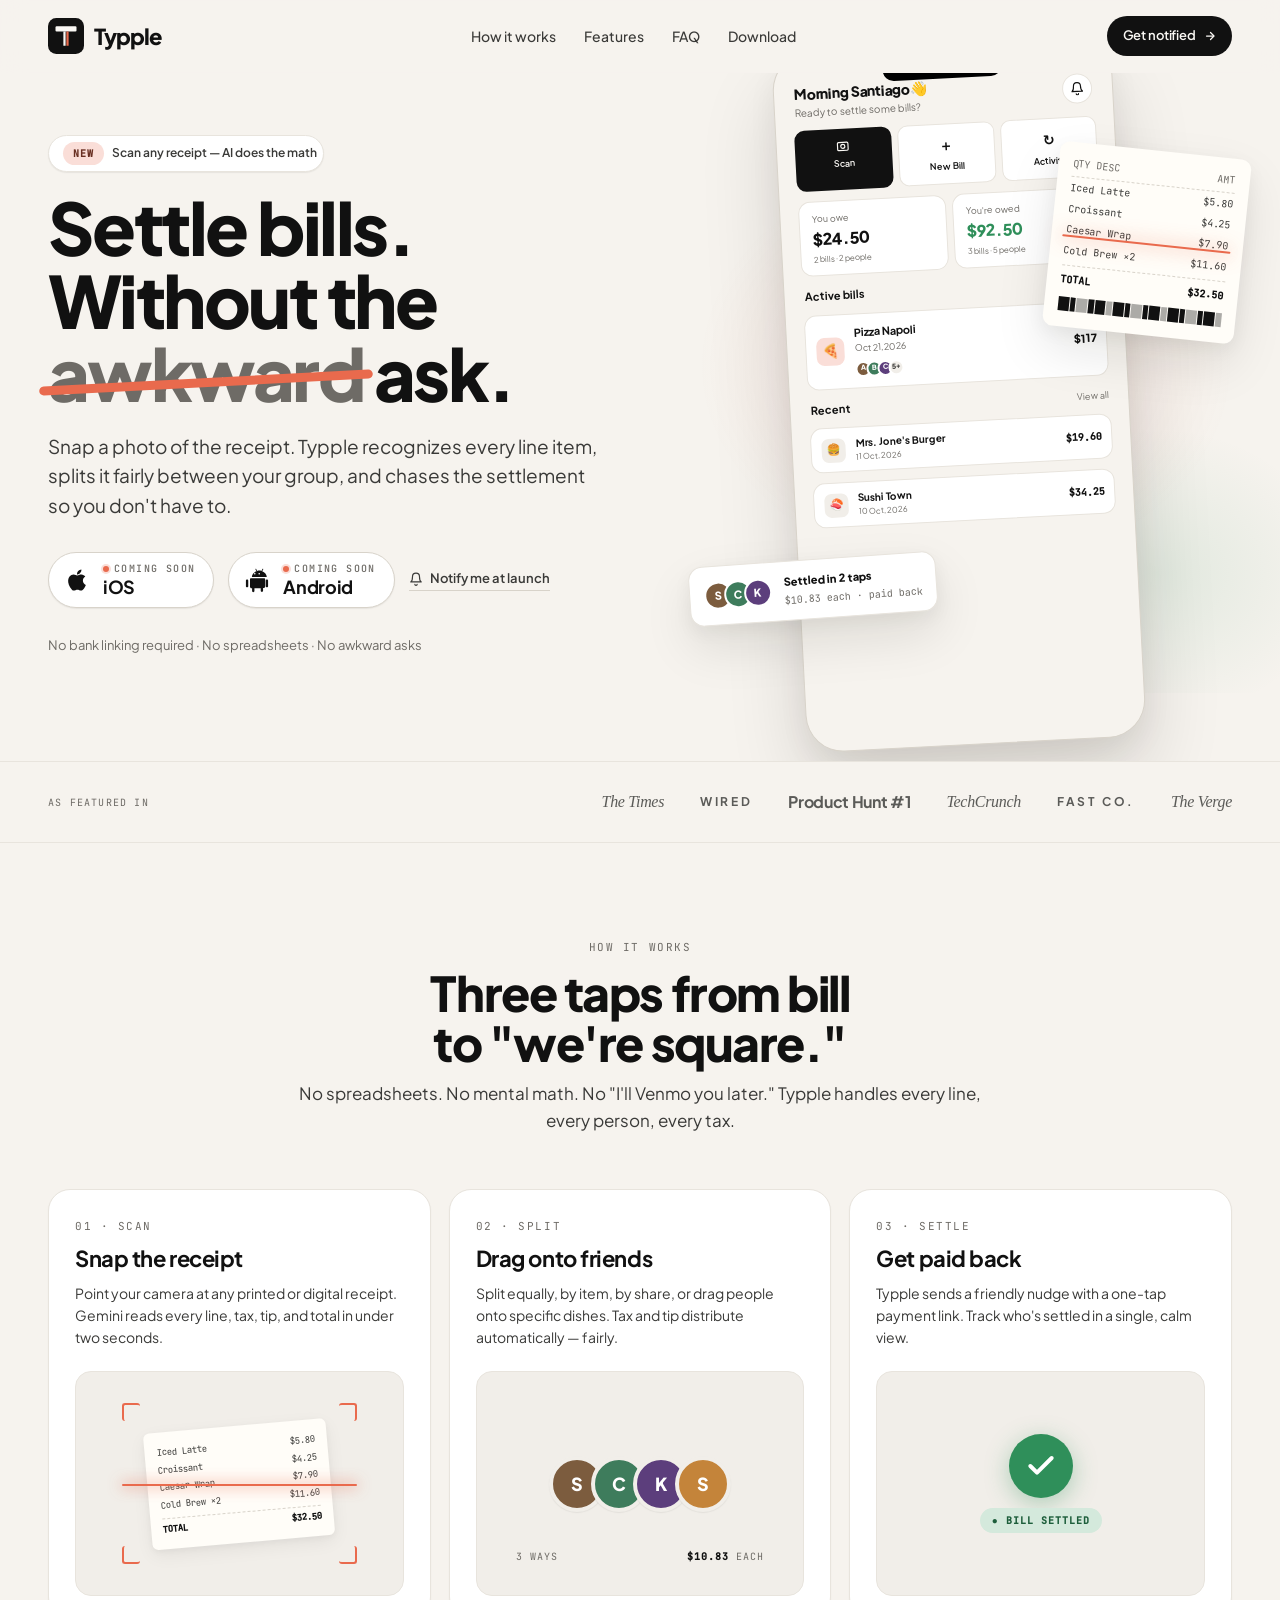
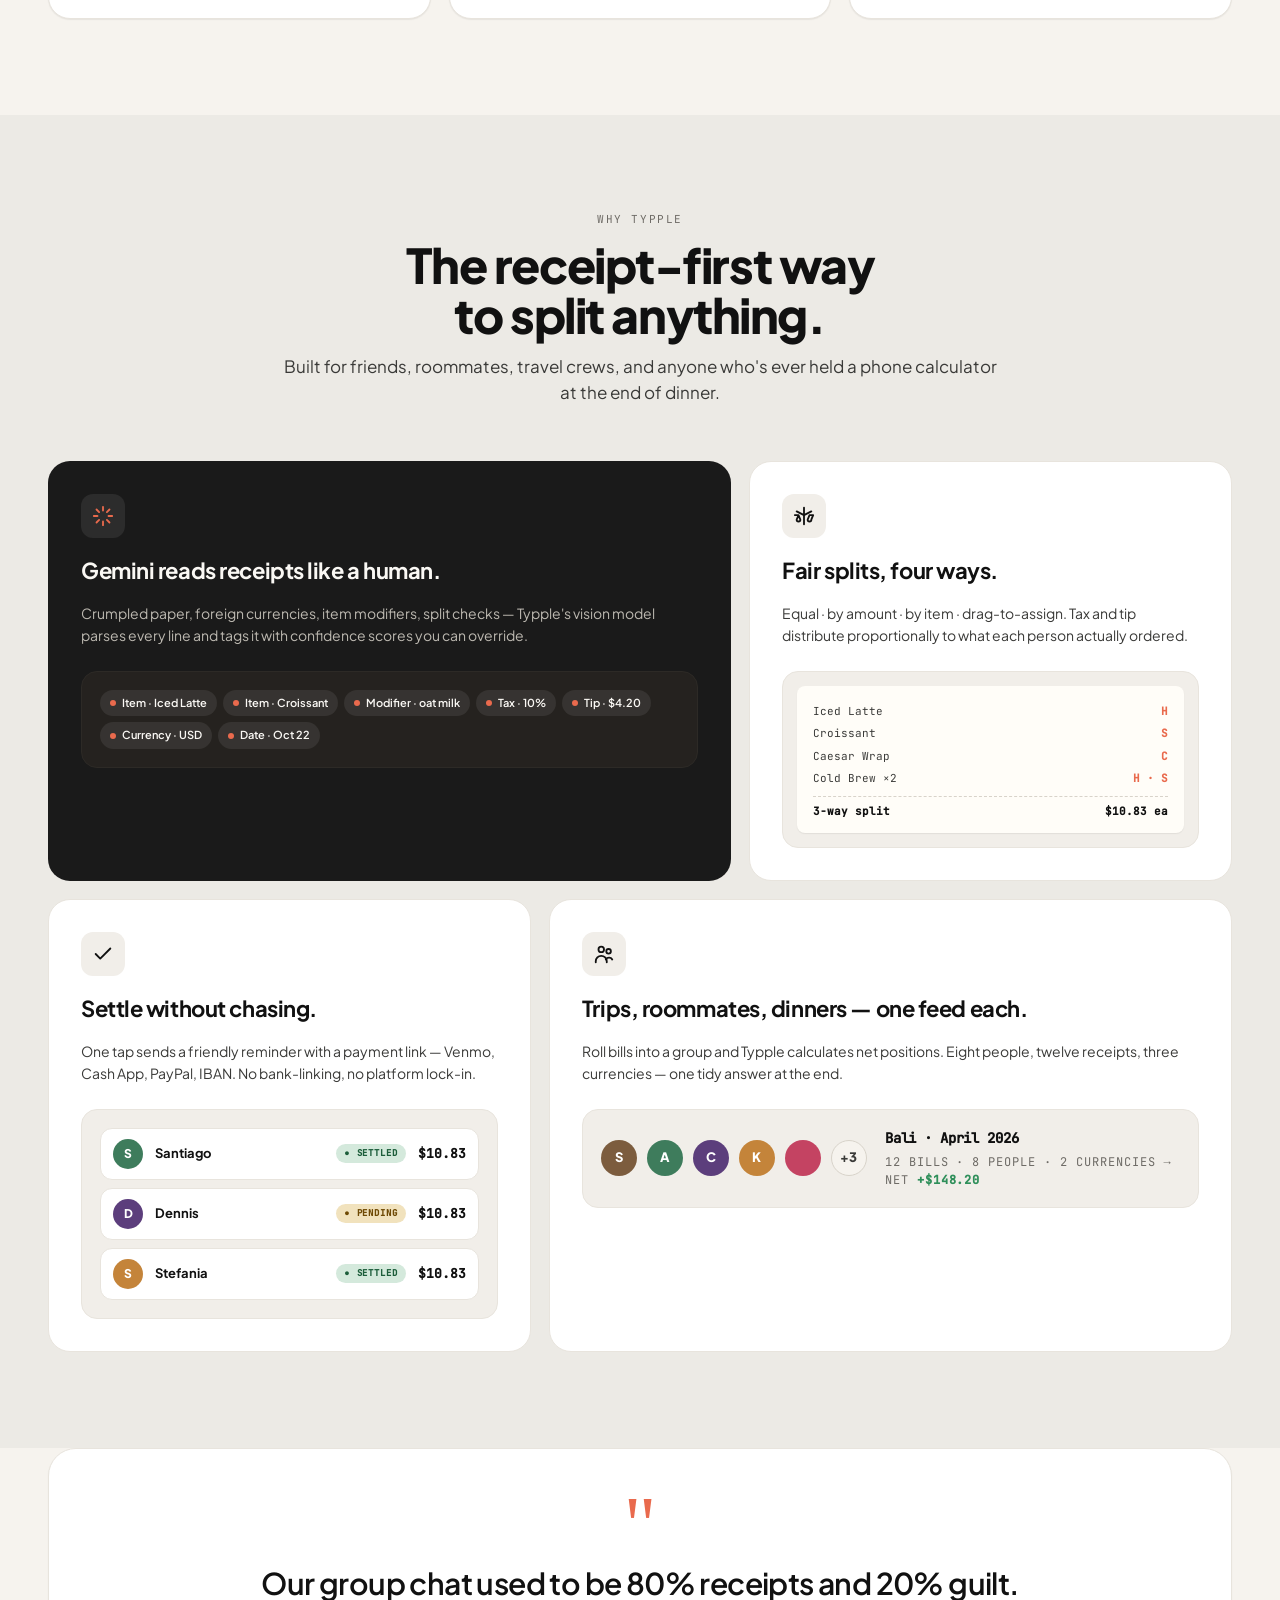
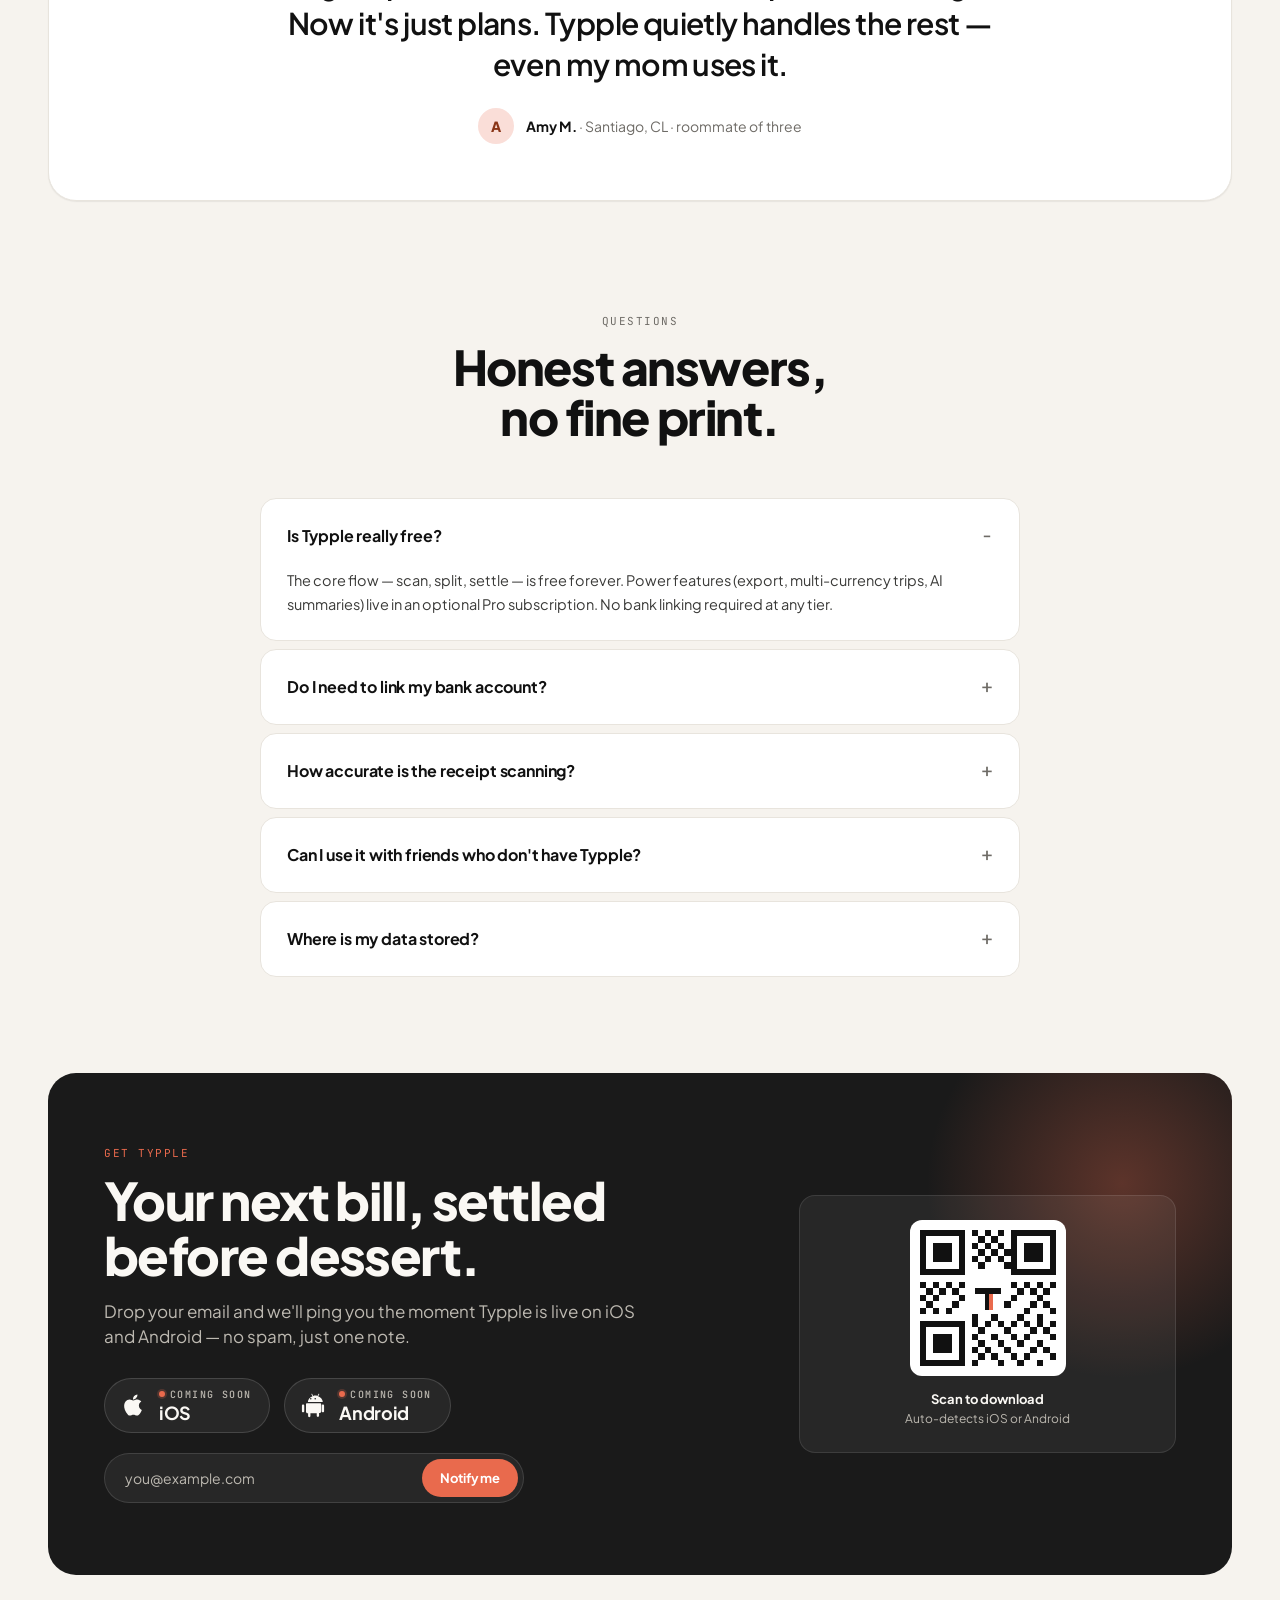
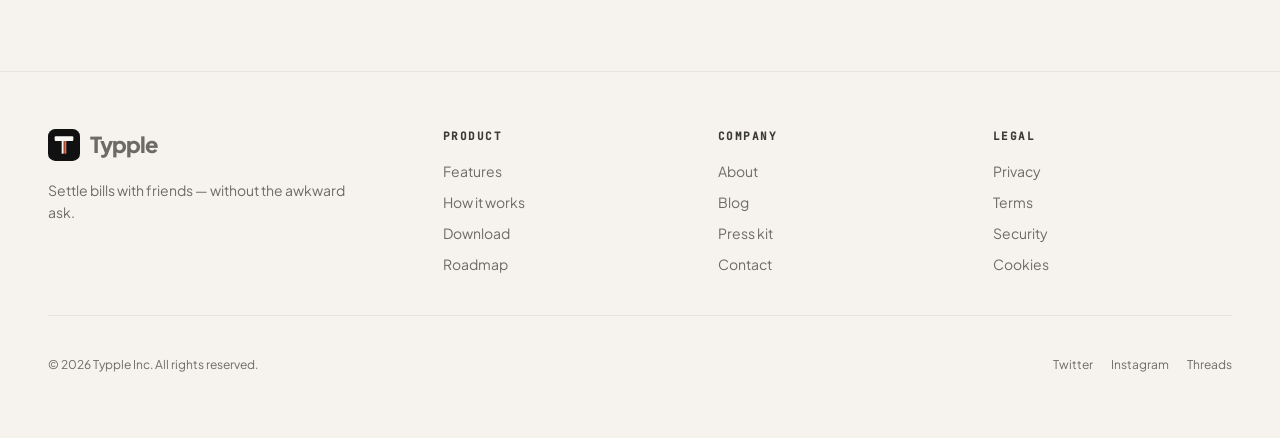
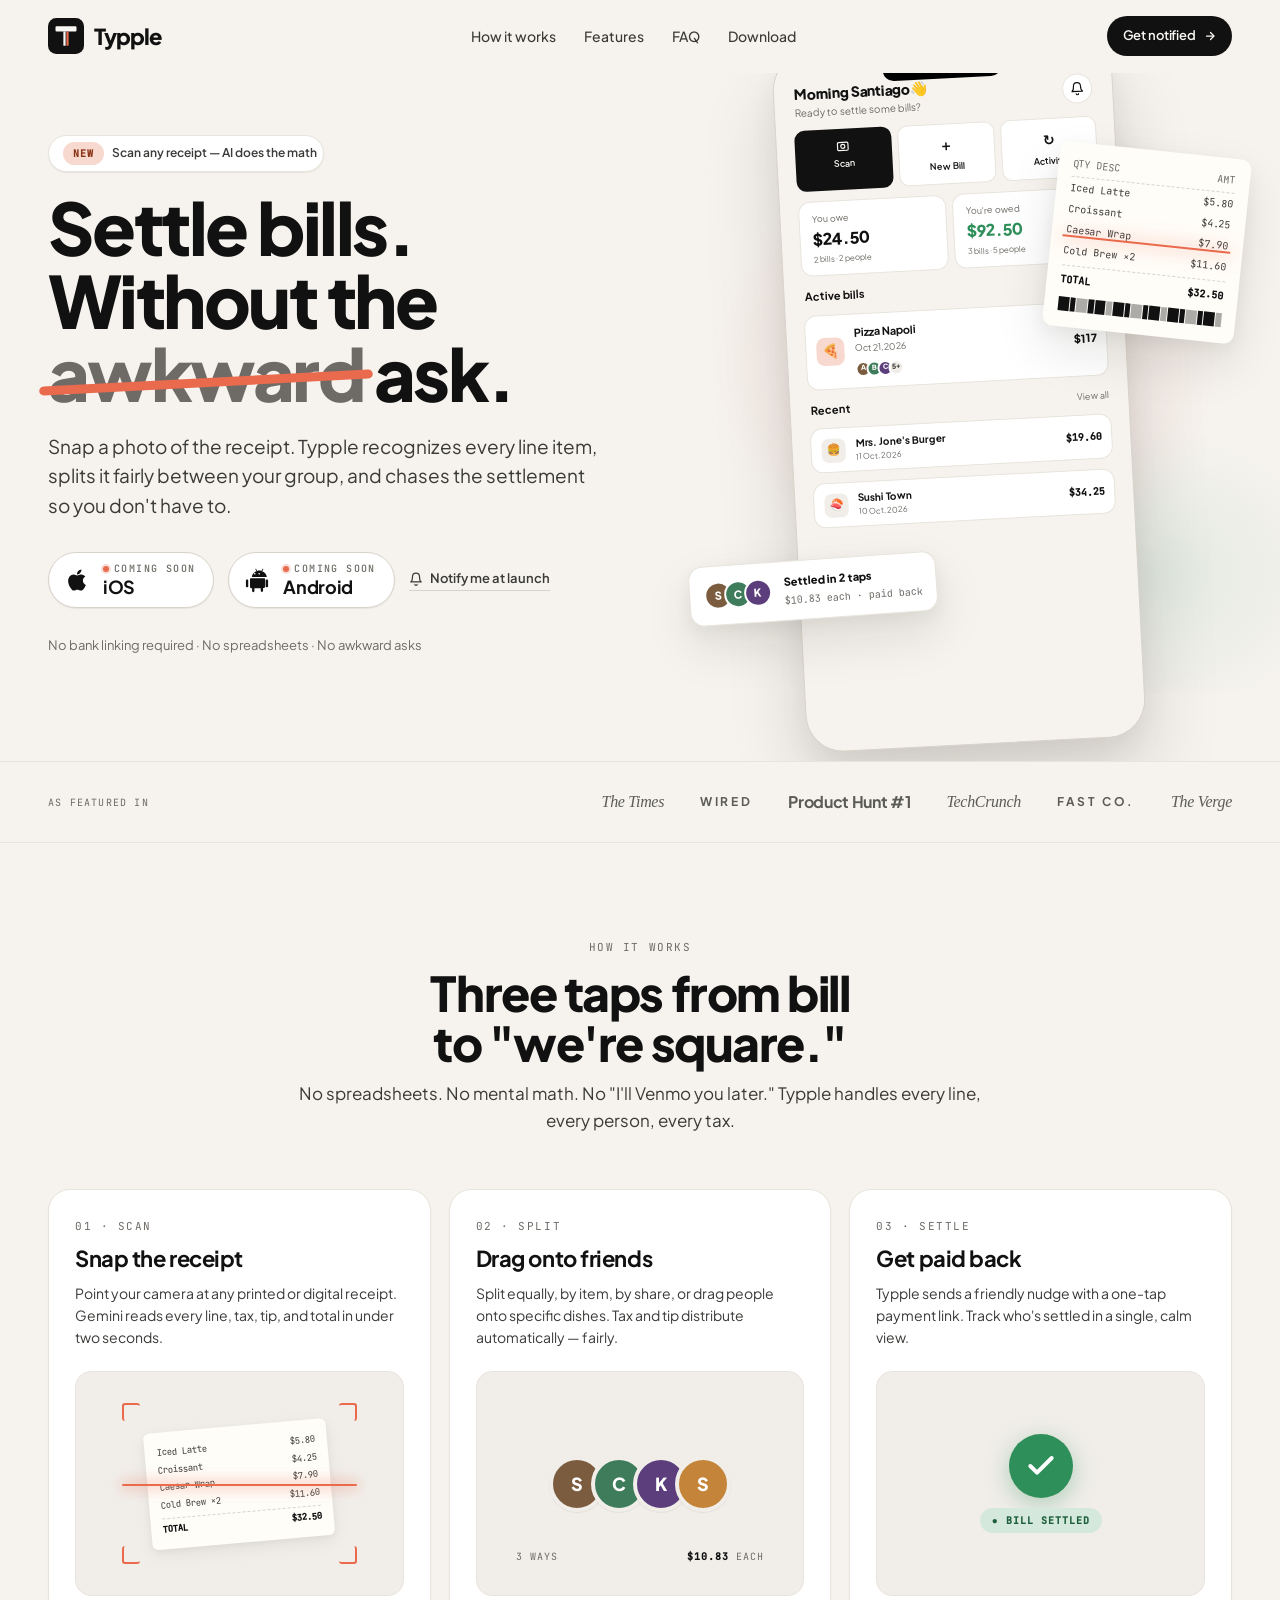
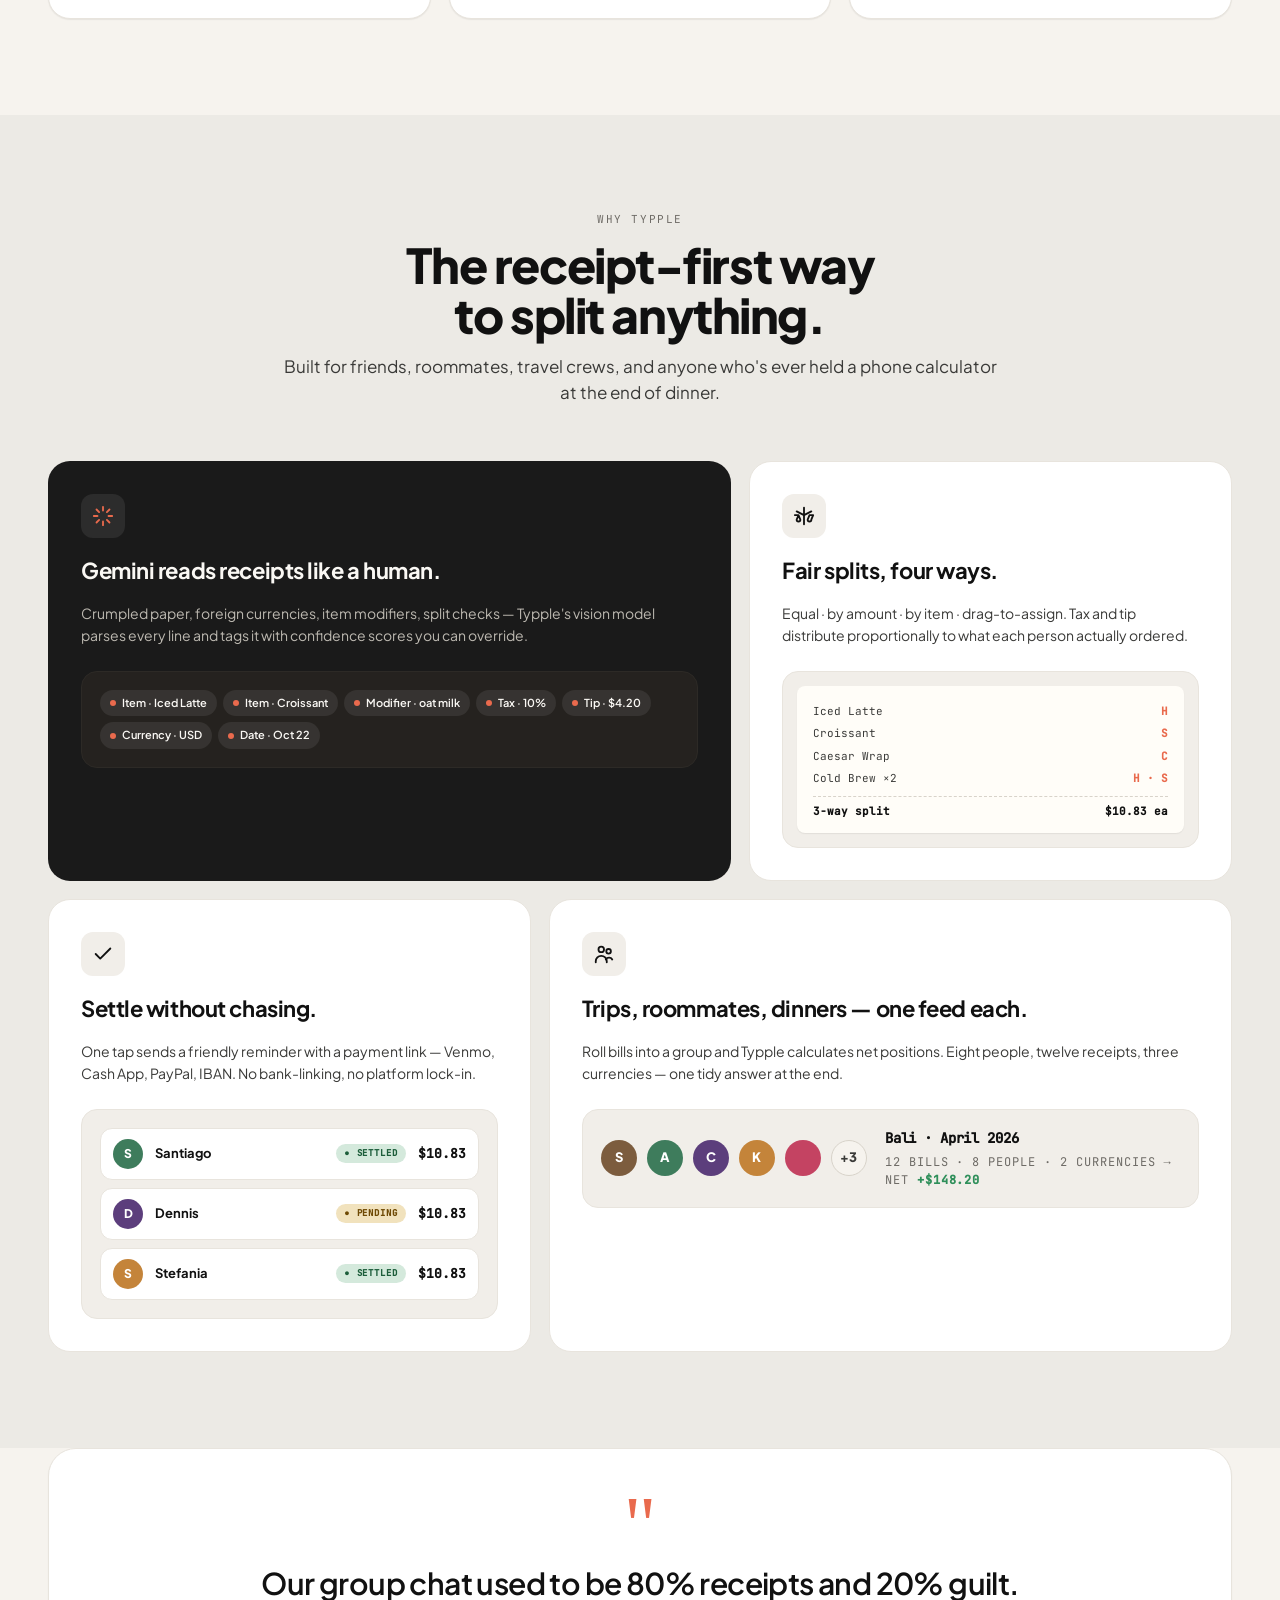
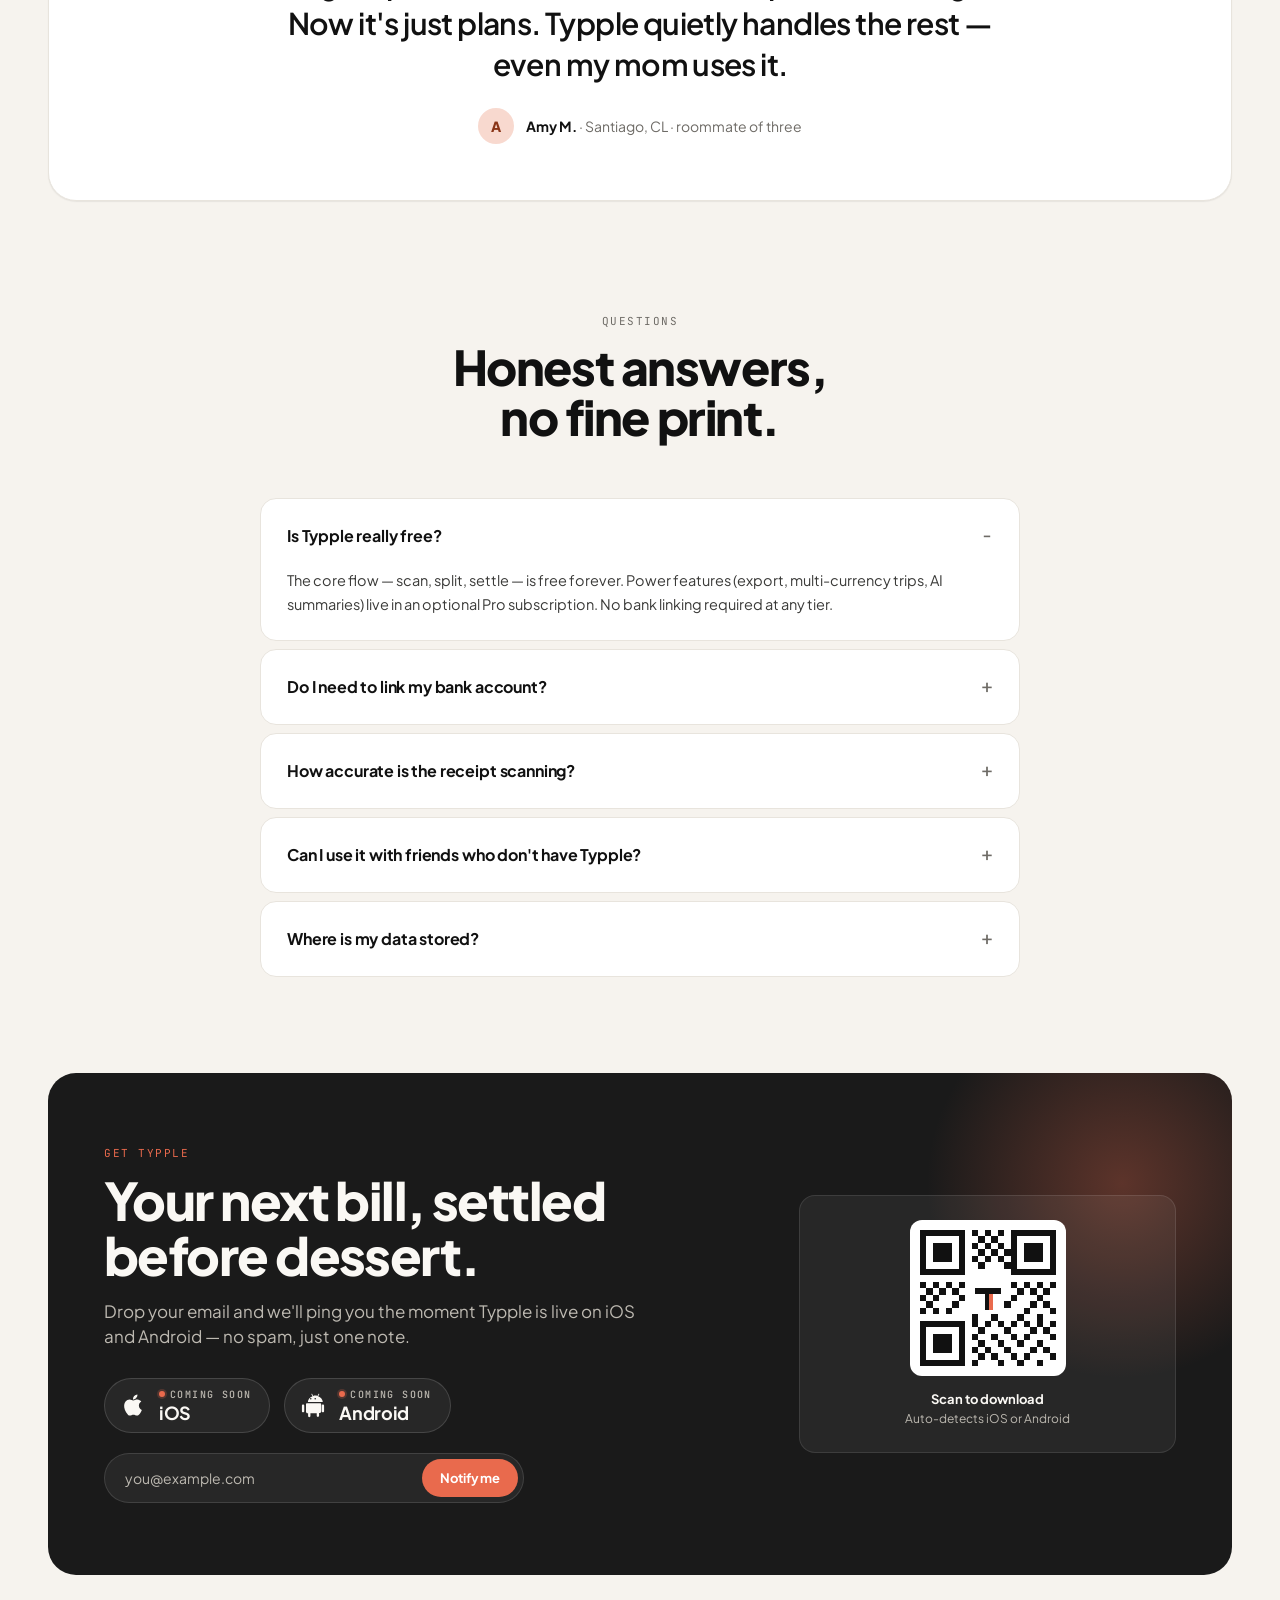
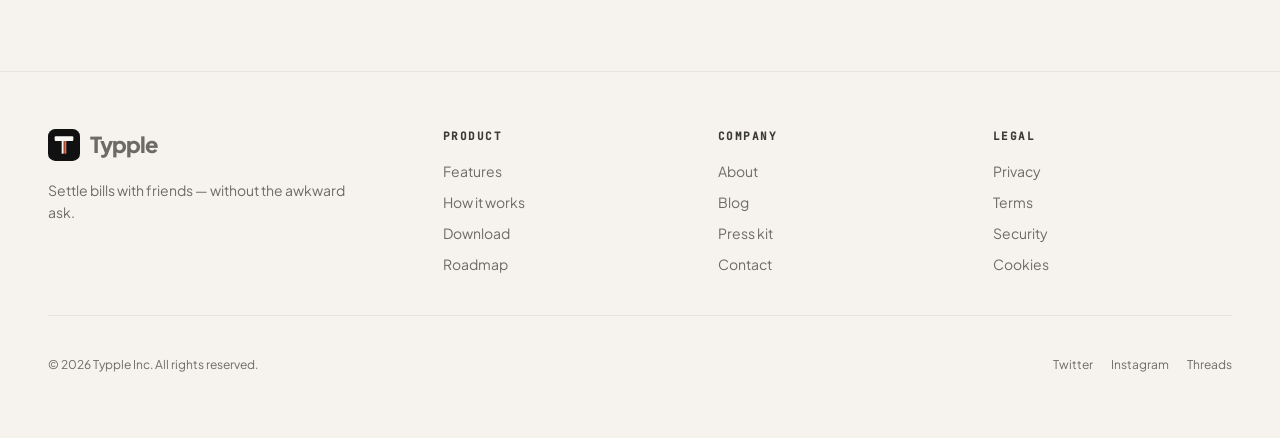
